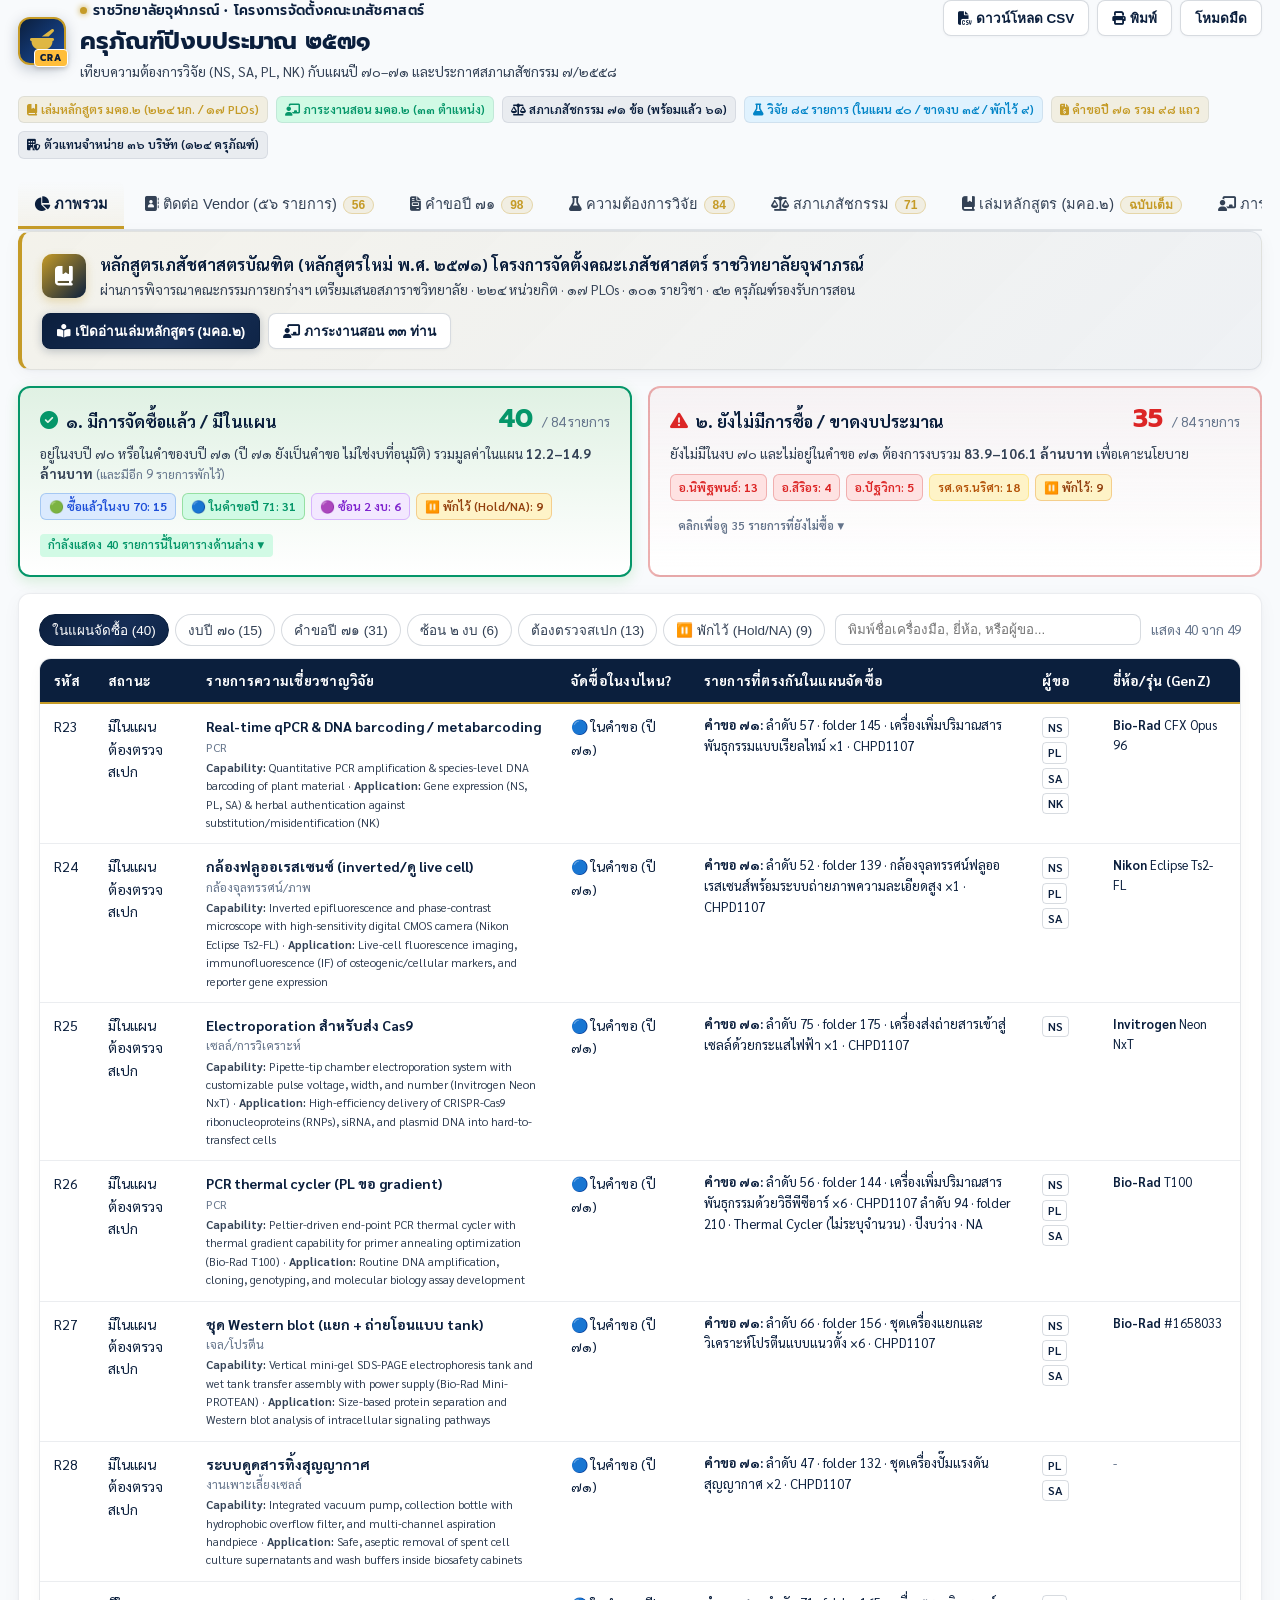
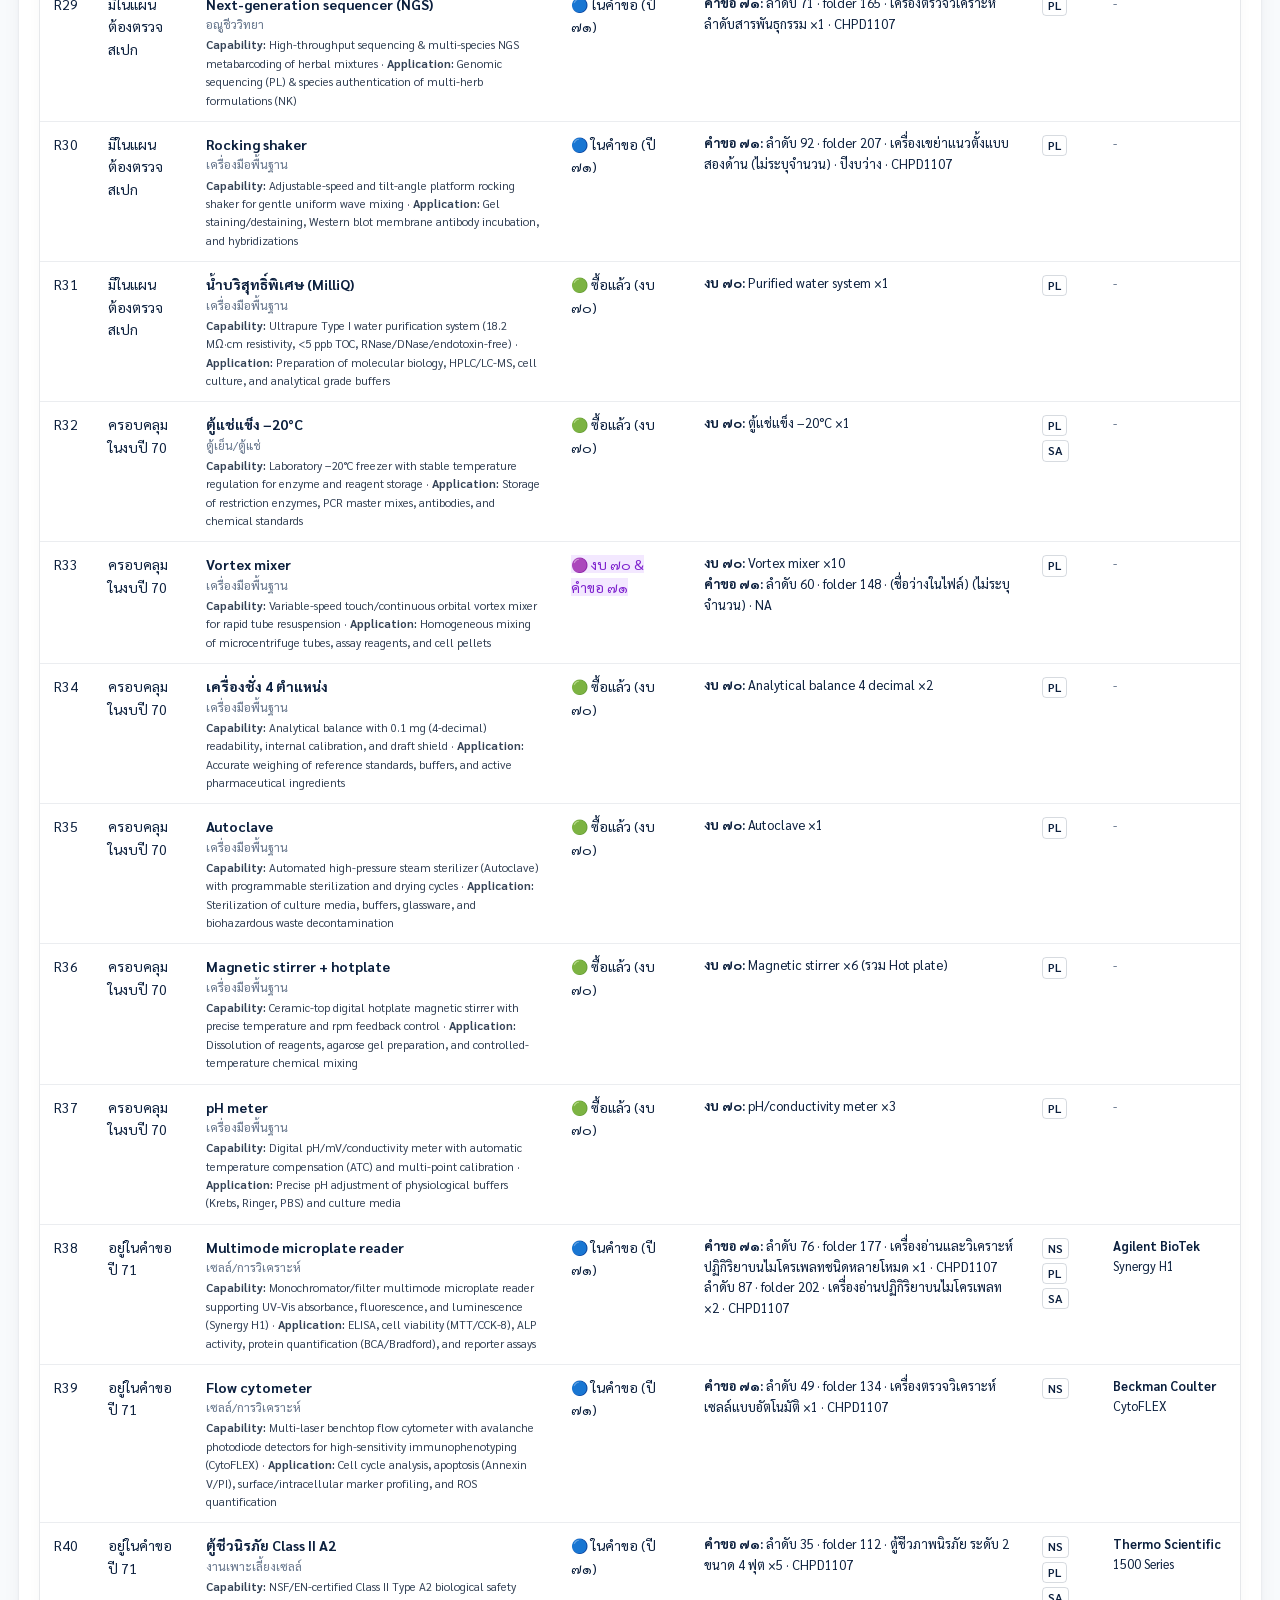
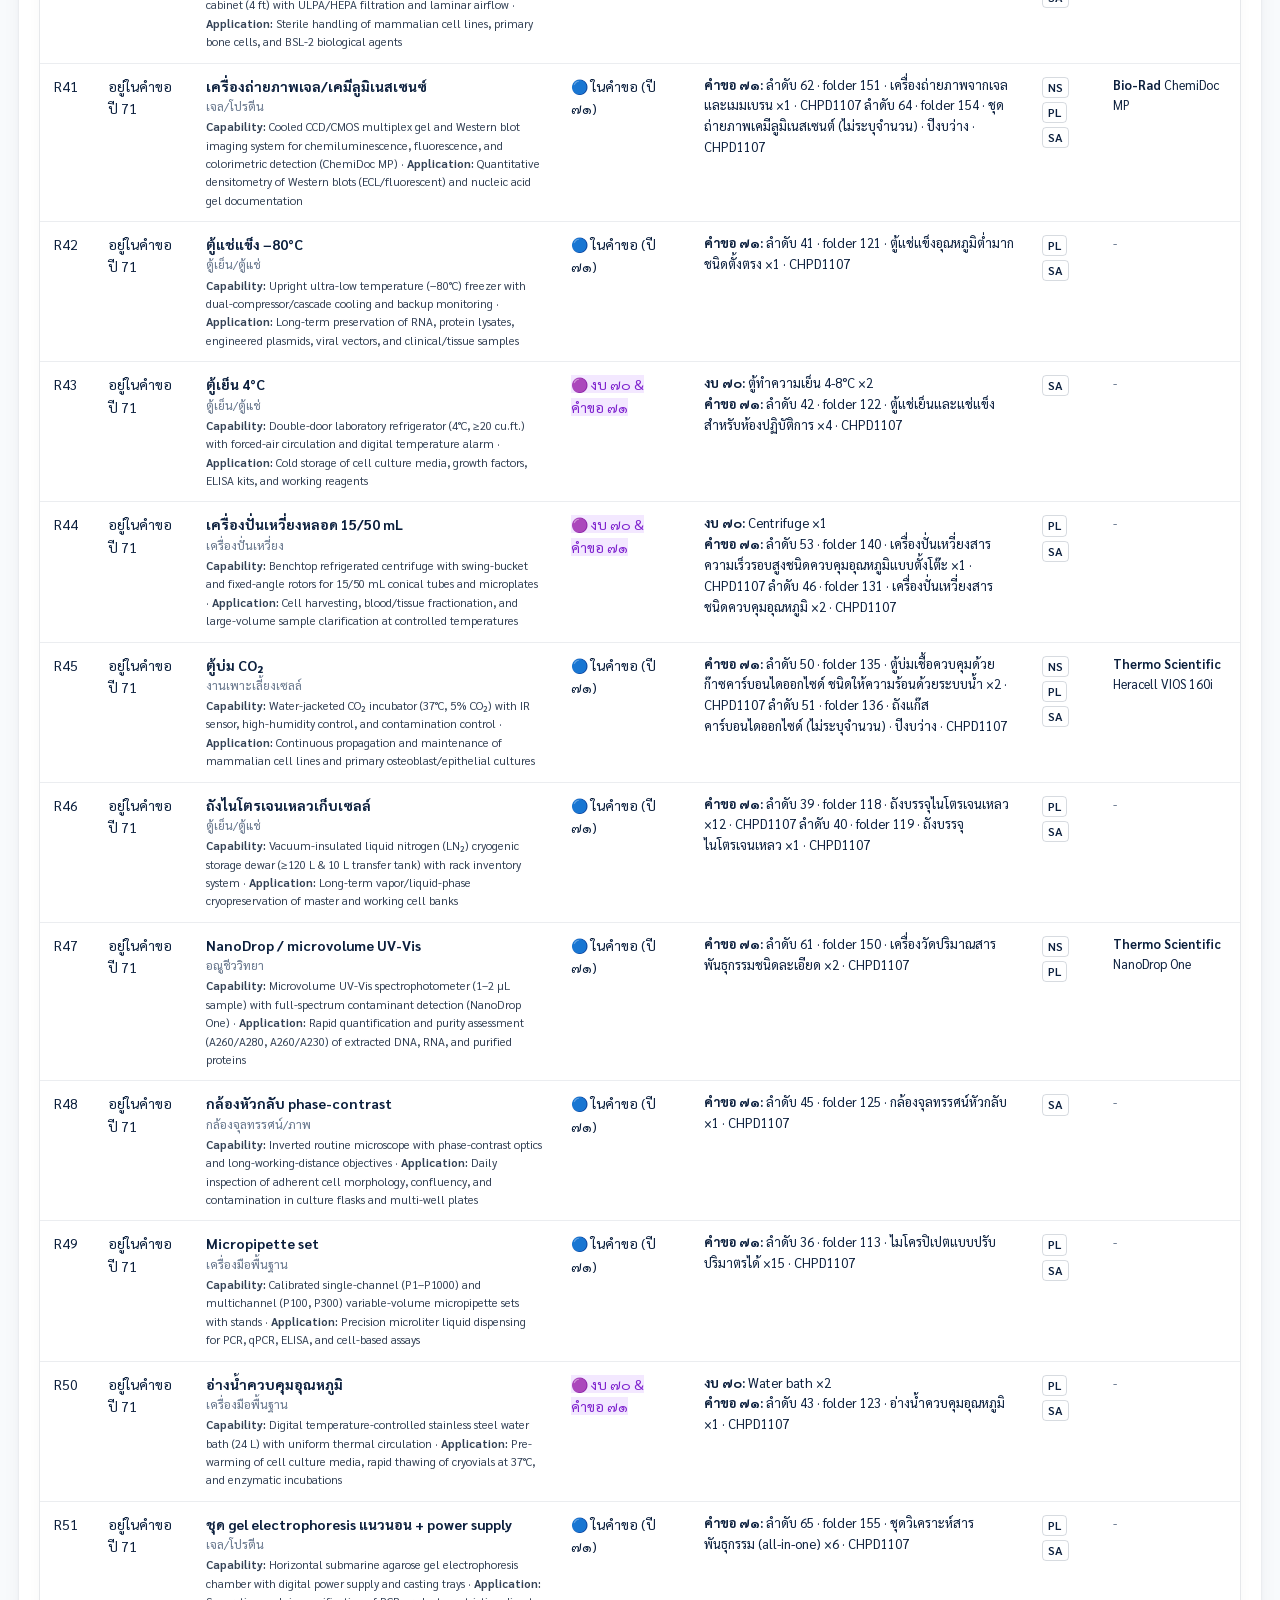
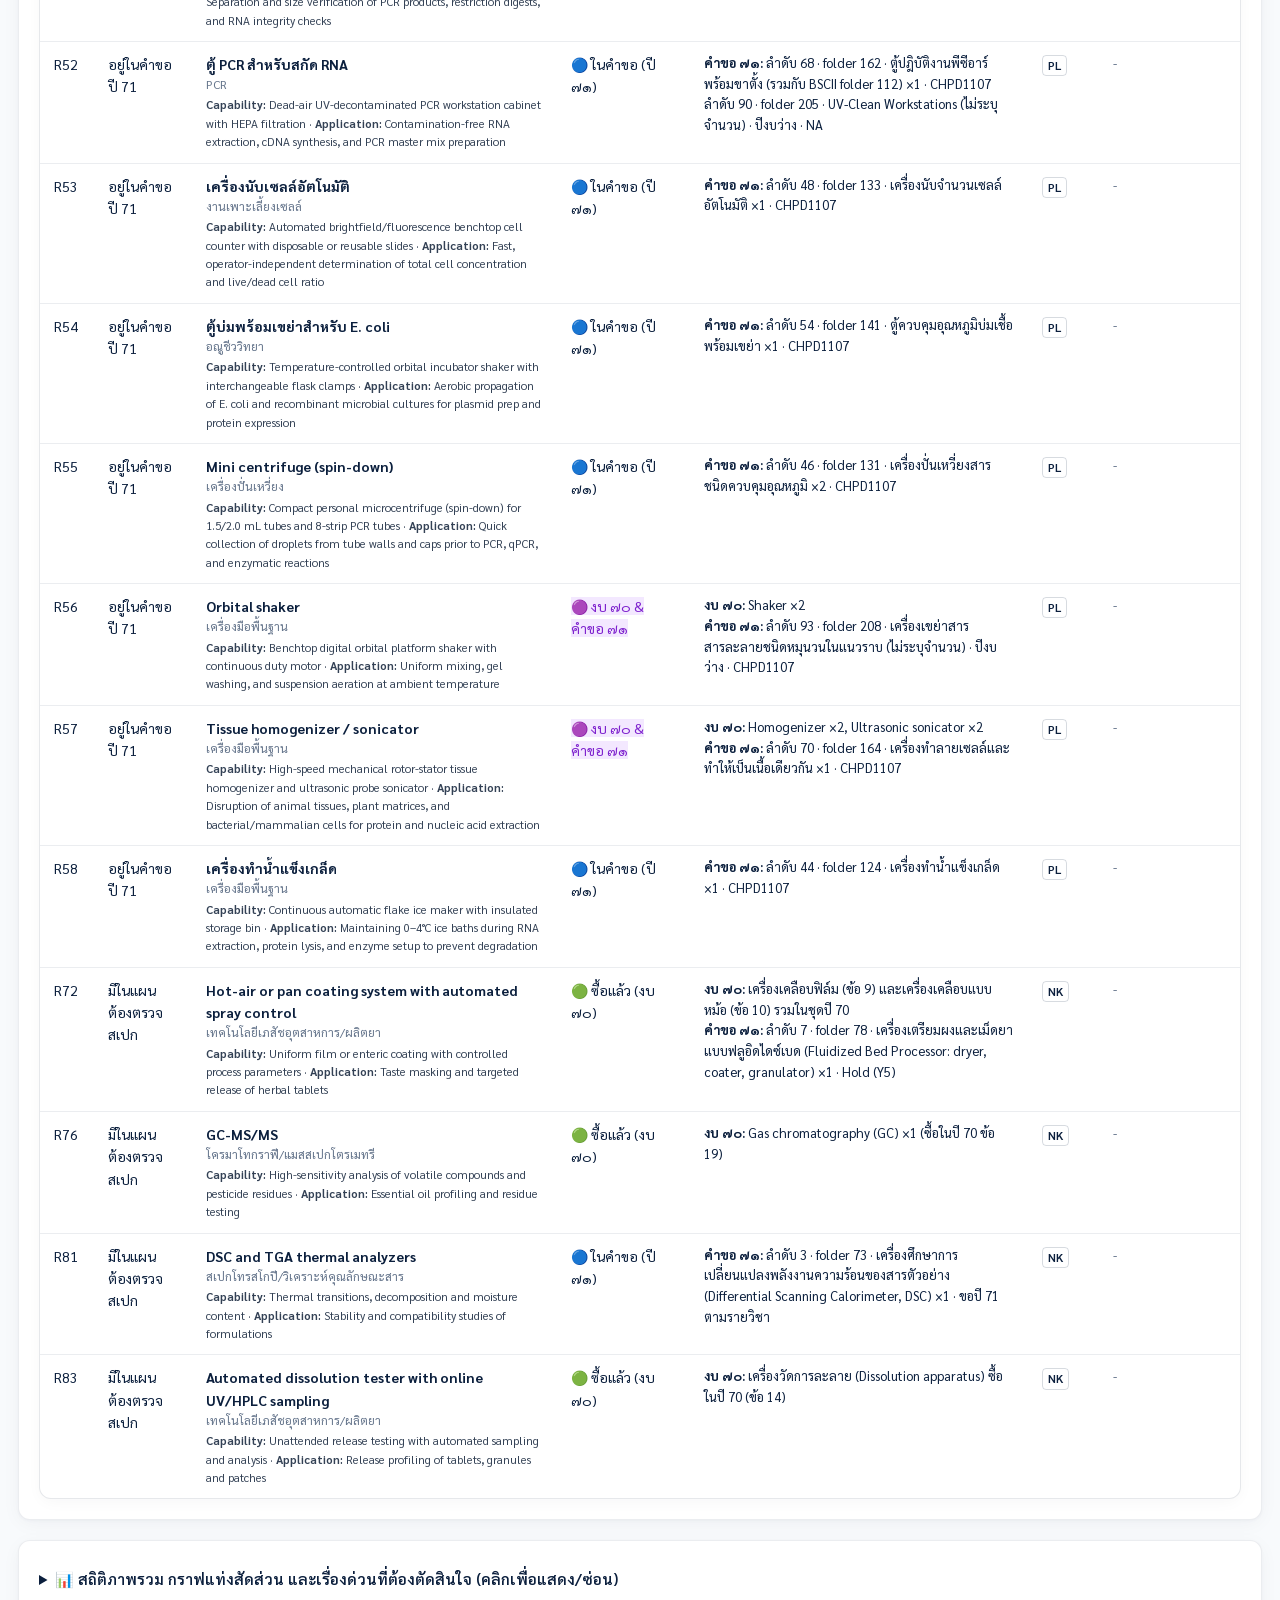
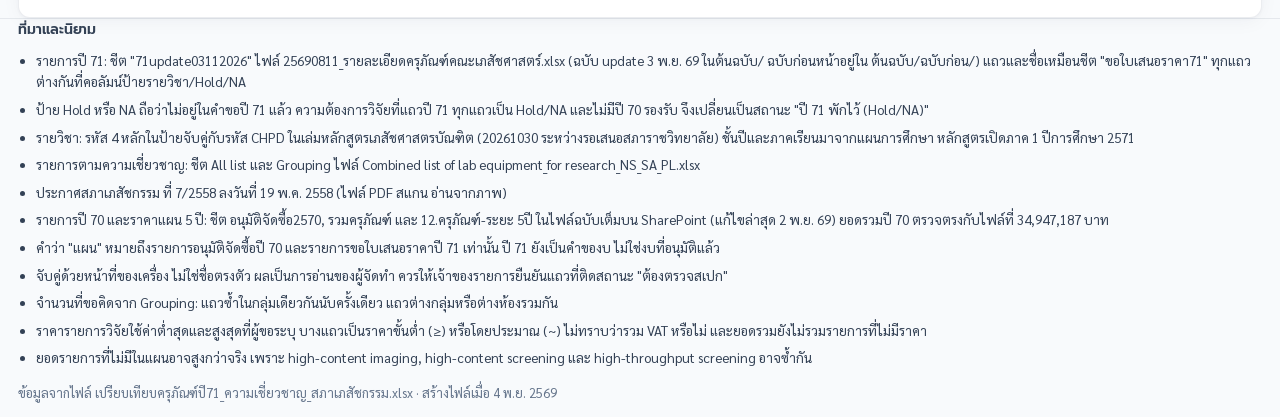
==== index.html @ f0644993 "Add NP Chem rep email (nisachol.w@npchem.co.th) Co-Authored-By: Claude Opus 5.5 <noreply@anthropic.c" ====
<!doctype html>
<html lang="th">
<head>
<meta charset="utf-8">
<meta name="viewport" content="width=device-width, initial-scale=1">
<title>ครุภัณฑ์ปี 2571 · คณะเภสัชศาสตร์ ราชวิทยาลัยจุฬาภรณ์</title>
<link rel="preconnect" href="https://fonts.googleapis.com">
<link rel="preconnect" href="https://fonts.gstatic.com" crossorigin>
<link href="https://fonts.googleapis.com/css2?family=Inter:wght@400;500;600;700&family=Prompt:wght@400;500;600;700&family=Sarabun:ital,wght@0,300;0,400;0,500;0,600;0,700;1,400&display=swap" rel="stylesheet">
<link rel="stylesheet" href="https://cdnjs.cloudflare.com/ajax/libs/font-awesome/6.5.1/css/all.min.css">
<style>
/* Generated by scripts/export_dashboard.py from scripts/dashboard_template.html. Edit the template, not dashboard/index.html. */
:root {
  color-scheme: light;
  --primary-navy: #0B1F3D;
  --secondary-navy: #162E56;
  --cra-navy: #0B1F3D;
  --cra-gold: #C59B27;
  --cra-gold-glow: rgba(197, 155, 39, 0.25);
  --cra-gold-soft: rgba(197, 155, 39, 0.12);
  --bg: #F8FAFC;
  --surface: #FFFFFF;
  --surface-2: #F1F5F9;
  --border: rgba(11, 31, 61, 0.08);
  --border-strong: rgba(11, 31, 61, 0.16);
  --text: #0B1F3D;
  --text-2: #334155;
  --muted: #64748B;
  --accent: #0B1F3D;
  --accent-soft: rgba(11, 31, 61, 0.06);
  --accent-text: #0B1F3D;
  --gold: #C59B27;
  --gold-soft: rgba(197, 155, 39, 0.12);
  --cyan: #0284C7;
  --cyan-soft: #E0F2FE;
  --s-ok: #059669;
  --ok-soft: #D1FAE5;
  --s-y70: #1D4ED8;
  --y70-soft: #DBEAFE;
  --s-spec: #D97706;
  --spec-soft: #FEF3C7;
  --s-no: #DC2626;
  --no-soft: #FEE2E2;
  --s-neutral: #64748B;
  --neutral-soft: #F1F5F9;
  --serif: "Prompt", sans-serif;
  --sans: "Sarabun", "Prompt", sans-serif;
  --mono: "Inter", monospace;
  --radius: 12px;
  --shadow: 0 4px 20px -2px rgba(11, 31, 61, 0.05), 0 1px 3px rgba(11, 31, 61, 0.03);
  --gold-gradient: linear-gradient(135deg, #DFB743 0%, #C59B27 50%, #9A7B1C 100%);
  --navy-gradient: linear-gradient(135deg, #0B1F3D 0%, #162E56 60%, #0F2547 100%);
}
@media (prefers-color-scheme: dark) {
  :root:not([data-theme="light"]) {
    color-scheme: dark;
    --primary-navy: #070d18;
    --secondary-navy: #0b1528;
    --bg: #070d18;
    --surface: #0f1a2e;
    --surface-2: #16243d;
    --border: rgba(255, 255, 255, 0.1);
    --border-strong: rgba(255, 255, 255, 0.18);
    --text: #f8fafc;
    --text-2: #cbd5e1;
    --muted: #94a3b8;
    --accent: #38bdf8;
    --accent-soft: rgba(56, 189, 248, 0.15);
    --accent-text: #7dd3fc;
    --gold: #fbbf24;
    --gold-soft: rgba(251, 191, 36, 0.15);
    --cyan: #38bdf8;
    --cyan-soft: rgba(56, 189, 248, 0.15);
    --s-ok: #10b981;
    --ok-soft: rgba(16, 185, 129, 0.18);
    --s-y70: #3b82f6;
    --y70-soft: rgba(59, 130, 246, 0.18);
    --s-spec: #f59e0b;
    --spec-soft: rgba(245, 158, 11, 0.18);
    --s-no: #f43f5e;
    --no-soft: rgba(244, 63, 94, 0.18);
    --s-neutral: #94a3b8;
    --neutral-soft: rgba(148, 163, 184, 0.15);
    --shadow: none;
  }
}
:root[data-theme="dark"] {
  color-scheme: dark;
  --primary-navy: #070d18;
  --secondary-navy: #0b1528;
  --bg: #070d18;
  --surface: #0f1a2e;
  --surface-2: #16243d;
  --border: rgba(255, 255, 255, 0.1);
  --border-strong: rgba(255, 255, 255, 0.18);
  --text: #f8fafc;
  --text-2: #cbd5e1;
  --muted: #94a3b8;
  --accent: #38bdf8;
  --accent-soft: rgba(56, 189, 248, 0.15);
  --accent-text: #7dd3fc;
  --gold: #fbbf24;
  --gold-soft: rgba(251, 191, 36, 0.15);
  --cyan: #38bdf8;
  --cyan-soft: rgba(56, 189, 248, 0.15);
  --s-ok: #10b981;
  --ok-soft: rgba(16, 185, 129, 0.18);
  --s-y70: #3b82f6;
  --y70-soft: rgba(59, 130, 246, 0.18);
  --s-spec: #f59e0b;
  --spec-soft: rgba(245, 158, 11, 0.18);
  --s-no: #f43f5e;
  --no-soft: rgba(244, 63, 94, 0.18);
  --s-neutral: #94a3b8;
  --neutral-soft: rgba(148, 163, 184, 0.15);
  --shadow: none;
}
* { box-sizing: border-box; }
html { -webkit-text-size-adjust: 100%; }
body { margin: 0; background: var(--bg); color: var(--text); font: 15px/1.6 var(--sans); }
h1, h2, h3 { font-family: var(--serif); font-weight: 600; letter-spacing: -.005em; margin: 0; }
h1 { font-size: 26px; line-height: 1.3; }
h2 { font-size: 19px; line-height: 1.35; }
h3 { font-size: 16px; }
a { color: var(--accent-text); }
.wrap { max-width: 1640px; width: 96%; margin: 0 auto; padding: 0 24px; }
@media (min-width: 1920px) { .wrap { max-width: 1800px; width: 95%; } }
@media (max-width: 1400px) { .wrap { max-width: 100%; width: 100%; padding: 0 18px; } }
.top-row { display: flex; gap: 16px; align-items: flex-start; justify-content: space-between; flex-wrap: wrap; }
.eyebrow { font-size: 13px; color: var(--accent-text); font-weight: 600; letter-spacing: .02em; margin-bottom: 6px; }
.sub { color: var(--text-2); margin-top: 6px; font-size: 14px; }
.tools { display: flex; gap: 8px; }

/* CRA COI Header Branding */
.brand-identity { display: flex; align-items: center; gap: 16px; }
.logo-box {
  width: 56px;
  height: 56px;
  border-radius: 12px;
  background: var(--navy-gradient);
  border: 2px solid var(--cra-gold);
  display: flex;
  flex-direction: column;
  align-items: center;
  justify-content: center;
  box-shadow: 0 4px 14px var(--cra-gold-glow);
  flex-shrink: 0;
}
.logo-icon { font-size: 22px; color: #DFB743; }
.logo-badge { font-family: 'Prompt', sans-serif; font-size: 10px; font-weight: 800; color: #FFFFFF; letter-spacing: 0.1em; margin-top: 1px; }
.brand-text { display: flex; flex-direction: column; gap: 2px; }
.institution-name {
  font-family: 'Prompt', sans-serif;
  font-size: 13.5px;
  font-weight: 700;
  color: var(--gold);
  letter-spacing: 0.03em;
  display: flex;
  align-items: center;
  gap: 6px;
}
.institution-name::before {
  content: "";
  display: inline-block;
  width: 7px;
  height: 7px;
  border-radius: 50%;
  background: var(--gold);
  box-shadow: 0 0 6px var(--gold);
}
.program-title { font-family: var(--serif); font-size: 26px; font-weight: 700; color: var(--primary-navy); margin: 0; }
.program-sub { font-size: 13.5px; color: var(--muted); margin-top: 2px; }

/* CRA COI Buttons */
.btn {
  border: 1px solid var(--border-strong);
  background: var(--surface);
  color: var(--primary-navy);
  border-radius: 8px;
  padding: 6px 14px;
  cursor: pointer;
  font-size: 13.5px;
  font-weight: 600;
  transition: all 0.15s ease;
  box-shadow: 0 1px 3px rgba(11, 31, 61, 0.04);
}
.btn:hover {
  background: var(--surface-2);
  border-color: var(--primary-navy);
}
.btn:focus-visible, .tab:focus-visible, .chip:focus-visible, tr:focus-visible { outline: 2px solid var(--gold); outline-offset: 2px; }
.btn-primary {
  background: var(--navy-gradient) !important;
  border-color: var(--primary-navy) !important;
  color: #FFFFFF !important;
  box-shadow: 0 2px 10px rgba(11, 31, 61, 0.25) !important;
}
.btn-primary:hover {
  background: linear-gradient(135deg, #162E56 0%, #0B1F3D 100%) !important;
  border-color: var(--gold) !important;
  color: #DFB743 !important;
}

/* CRA COI Navigation Tabs */
nav.tabs {
  display: flex;
  gap: 4px;
  border-bottom: 2px solid rgba(11, 31, 61, 0.1);
  margin-top: 22px;
  overflow-x: auto;
  scrollbar-width: none;
}
.tab {
  border: 0;
  background: none;
  padding: 11px 16px;
  cursor: pointer;
  color: var(--text-2);
  border-bottom: 3px solid transparent;
  white-space: nowrap;
  font-size: 14.5px;
  font-weight: 500;
  transition: all 0.15s ease;
  border-radius: 8px 8px 0 0;
}
.tab:hover {
  color: var(--primary-navy);
  background: rgba(11, 31, 61, 0.03);
}
.tab[aria-selected="true"] {
  color: var(--primary-navy);
  border-bottom-color: var(--gold);
  font-weight: 700;
  background: linear-gradient(to top, rgba(197, 155, 39, 0.08) 0%, transparent 100%);
}
.tab .n {
  background: var(--gold-soft);
  color: var(--gold);
  border: 1px solid rgba(197, 155, 39, 0.3);
  border-radius: 999px;
  padding: 1px 8px;
  font-weight: 700;
  margin-left: 6px;
  font-size: 12px;
}
.tab[aria-selected="true"] .n {
  background: var(--gold);
  color: #FFFFFF;
  border-color: var(--gold);
}

main { padding: 24px 0 48px; }
section.panel[hidden] { display: none; }
.grid { display: grid; gap: 16px; }
.g4 { grid-template-columns: repeat(4, minmax(0, 1fr)); }
.g2 { grid-template-columns: repeat(2, minmax(0, 1fr)); }
.card {
  background: var(--surface);
  border: 1px solid var(--border);
  border-radius: var(--radius);
  padding: 20px;
  box-shadow: var(--shadow);
  min-width: 0;
}
.card + .card, .grid + .card, .card + .grid, .grid + .grid { margin-top: 16px; }
.grid > .card { margin-top: 0; }
.card-head { display: flex; justify-content: space-between; align-items: baseline; gap: 12px; margin-bottom: 14px; flex-wrap: wrap; }
.card-head p { margin: 4px 0 0; color: var(--text-2); font-size: 13.5px; }
.kpi .label { font-size: 13.5px; color: var(--text-2); font-weight: 500; }
.kpi .value { font-family: var(--serif); font-size: 34px; line-height: 1.15; margin: 6px 0 2px; font-weight: 700; color: var(--primary-navy); }
.kpi .value small { font-family: var(--sans); font-size: 15px; color: var(--muted); font-weight: 400; }
.kpi .detail { font-size: 13.5px; color: var(--text-2); }
.kpi .detail b { color: var(--primary-navy); font-weight: 700; }
.kpi { border-top: 3px solid var(--kc, var(--border-strong)); }

/* tables */
.toolbar { display: flex; gap: 10px; flex-wrap: wrap; align-items: center; margin-bottom: 14px; }
.chips { display: flex; gap: 6px; flex-wrap: wrap; }
.chip { border: 1px solid var(--border-strong); background: var(--surface); border-radius: 999px; padding: 4px 12px; font-size: 13.5px; cursor: pointer; color: var(--text-2); transition: all 0.15s ease; }
.chip:hover { border-color: var(--gold); }
.chip[aria-pressed="true"] { background: var(--navy-gradient); color: #FFFFFF; border-color: var(--primary-navy); }
.search { flex: 1 1 220px; min-width: 0; border: 1px solid var(--border-strong); background: var(--surface); border-radius: 8px; padding: 7px 12px; color: var(--text); }
select.sel { border: 1px solid var(--border-strong); background: var(--surface); border-radius: 8px; padding: 6px 10px; color: var(--text); }
.count { color: var(--muted); font-size: 13.5px; margin-left: auto; }
.tbl-wrap {
  overflow-x: auto;
  border: 1px solid rgba(11, 31, 61, 0.1);
  border-radius: 12px;
  background: var(--surface);
  box-shadow: 0 4px 16px -2px rgba(11, 31, 61, 0.04);
}
table { width: 100%; border-collapse: separate; border-spacing: 0; font-size: 14px; }
th, td { text-align: left; padding: 11px 14px; border-bottom: 1px solid var(--border); vertical-align: top; }
th {
  position: sticky;
  top: 0;
  background: #0B1F3D !important;
  color: #FFFFFF !important;
  font-weight: 700;
  font-size: 13.5px;
  white-space: nowrap;
  cursor: pointer;
  user-select: none;
  border-bottom: 2px solid #C59B27 !important;
  z-index: 5;
  letter-spacing: 0.02em;
}
th[aria-sort="ascending"]::after { content: " ↑"; color: #DFB743; }
th[aria-sort="descending"]::after { content: " ↓"; color: #DFB743; }
th.nosort { cursor: default; }
tbody tr:last-child td { border-bottom: 0; }
tbody tr.clickable { cursor: pointer; }
tbody tr.clickable:hover { background: var(--surface-2); }
td.num, th.num { text-align: right; font-variant-numeric: tabular-nums; white-space: nowrap; }
td .muted, .muted { color: var(--muted); }
td.pre { white-space: pre-line; font-size: 13px; color: var(--text-2); }
.users span { display: inline-block; font-size: 12px; font-weight: 600; border: 1px solid var(--border-strong); border-radius: 4px; padding: 0 5px; margin: 0 3px 2px 0; }
.empty { padding: 28px; text-align: center; color: var(--muted); }
/* lists */
.issue { display: grid; grid-template-columns: auto 1fr; gap: 4px 14px; padding: 14px 0; border-bottom: 1px solid var(--border); }
.issue:last-child { border-bottom: 0; }
.issue .t { font-weight: 600; }
.issue .f { color: var(--text-2); font-size: 14px; grid-column: 2; }
.issue .a { font-size: 14px; grid-column: 2; }
.issue .a::before { content: "ข้อเสนอ · "; color: var(--accent-text); font-weight: 600; }
.mini { width: 100%; border-collapse: collapse; font-size: 14px; }
.mini td, .mini th { padding: 7px 8px; border-bottom: 1px solid var(--border); position: static; background: none; cursor: default; }
.mini th { font-weight: 600; }
.notes { margin: 0; padding-left: 18px; color: var(--text-2); font-size: 13.5px; }
.notes li + li { margin-top: 6px; }
/* dialog */
dialog { border: 1px solid var(--border); border-radius: 14px; padding: 0; width: min(760px, calc(100vw - 32px)); background: var(--surface); color: var(--text); box-shadow: 0 20px 60px rgba(0,0,0,.25); }
dialog::backdrop { background: rgba(20,20,19,.45); }
.dlg-head { display: flex; justify-content: space-between; gap: 12px; padding: 20px 22px 12px; border-bottom: 1px solid var(--border); }
.dlg-body { padding: 16px 22px 22px; max-height: 70vh; overflow-y: auto; }
dl.kv { display: grid; grid-template-columns: 170px 1fr; gap: 8px 16px; margin: 0; font-size: 14px; }
dl.kv dt { color: var(--text-2); } dl.kv dd { margin: 0; white-space: pre-line; }
.sub-h { font-family: var(--serif); font-size: 15px; margin: 18px 0 8px; }
/* courses */
.course-grid { display: grid; grid-template-columns: repeat(auto-fill, minmax(360px, 1fr)); gap: 16px; margin-top: 16px; }
.course-grid .card { margin-top: 0; }
.course-grid ol { margin: 6px 0 0; padding-left: 20px; font-size: 13.5px; }
.course-grid ol li + li { margin-top: 3px; }
.course-gap { border-color: var(--s-no); }
@media (max-width: 560px) { .course-grid { grid-template-columns: 1fr; } }
/* infographic */
.info-grid { display: grid; grid-template-columns: repeat(auto-fill, minmax(340px, 1fr)); gap: 16px; }
.info-item { border: 1px solid var(--border); border-radius: 10px; overflow: hidden; background: var(--surface-2); }
.info-item img { display: block; width: 100%; aspect-ratio: 16 / 9; object-fit: cover; cursor: zoom-in; }
.info-item .bar { display: flex; justify-content: space-between; align-items: center; gap: 8px; padding: 8px 12px; font-size: 13.5px; }
.info-item .bar a { text-decoration: none; font-weight: 600; white-space: nowrap; }
dialog.zoom { width: min(1400px, calc(100vw - 32px)); }
dialog.zoom img { display: block; width: 100%; }
@media (max-width: 560px) { .info-grid { grid-template-columns: 1fr; } }
/* canva */
.canva-frame { position: relative; width: 100%; padding-top: 56.25%; border-radius: 10px; overflow: hidden; border: 1px solid var(--border); background: var(--surface-2); }
.canva-frame iframe { position: absolute; inset: 0; width: 100%; height: 100%; border: 0; }
.canva-empty { position: absolute; inset: 0; display: grid; place-items: center; text-align: center; color: var(--muted); padding: 24px; }
footer { border-top: 1px solid var(--border); padding: 20px 0 40px; color: var(--muted); font-size: 13px; }
@media (max-width: 960px) { .g4 { grid-template-columns: repeat(2, minmax(0, 1fr)); } .g2 { grid-template-columns: 1fr; } }
@media (max-width: 560px) {
  .wrap { padding: 0 16px; } .g4 { grid-template-columns: 1fr; } h1 { font-size: 22px; }
  dl.kv { grid-template-columns: 1fr; } dl.kv dt { margin-top: 6px; }
  .mini td.num { white-space: normal; }
  .seg span { display: none; }
}
/* Simple Concept Hub */
.simple-concept-hub { margin-bottom: 20px; }
.simple-switch-grid { display: grid; grid-template-columns: 1fr 1fr; gap: 16px; margin-bottom: 16px; }
@media (max-width: 800px) { .simple-switch-grid { grid-template-columns: 1fr; } }
.simple-card {
  background: var(--surface);
  border: 2px solid var(--border-strong);
  border-radius: var(--radius);
  padding: 18px 20px;
  cursor: pointer;
  transition: all 0.2s ease;
  display: flex;
  flex-direction: column;
  gap: 10px;
}
.simple-card:hover { transform: translateY(-2px); box-shadow: 0 4px 12px rgba(0,0,0,0.06); }
.simple-card.card-bought { border-color: rgba(12, 163, 12, 0.4); background: linear-gradient(180deg, rgba(12, 163, 12, 0.04) 0%, var(--surface) 100%); }
.simple-card.card-bought.active { border-color: var(--s-ok); background: linear-gradient(180deg, rgba(12, 163, 12, 0.1) 0%, var(--surface) 100%); box-shadow: 0 4px 14px rgba(12, 163, 12, 0.15); }
.simple-card.card-notbought { border-color: rgba(208, 59, 59, 0.4); background: linear-gradient(180deg, rgba(208, 59, 59, 0.04) 0%, var(--surface) 100%); }
.simple-card.card-notbought.active { border-color: var(--s-no); background: linear-gradient(180deg, rgba(208, 59, 59, 0.1) 0%, var(--surface) 100%); box-shadow: 0 4px 14px rgba(208, 59, 59, 0.15); }
.sc-head { display: flex; justify-content: space-between; align-items: baseline; gap: 10px; }
.sc-title { font-size: 16.5px; font-weight: 700; display: flex; align-items: center; gap: 8px; color: var(--text); }
.sc-dot { width: 10px; height: 10px; border-radius: 50%; }
.dot-bought { background: var(--s-ok); }
.dot-notbought { background: var(--s-no); }
.sc-count { font-size: 26px; font-weight: 700; font-family: var(--serif); line-height: 1; }
.card-bought .sc-count { color: var(--s-ok); }
.card-notbought .sc-count { color: var(--s-no); }
.sc-count small { font-size: 13.5px; font-weight: 400; color: var(--muted); font-family: var(--sans); }
.sc-sub { font-size: 13.5px; color: var(--text-2); line-height: 1.45; }
.sc-chips { display: flex; flex-wrap: wrap; gap: 6px; }
.sc-chip { font-size: 12px; font-weight: 600; padding: 3px 8px; border-radius: 6px; border: 1px solid var(--border); background: var(--surface-2); }
.chip-y70 { background: var(--y70-soft); color: var(--s-y70); border-color: rgba(42, 120, 214, 0.3); }
.chip-y71 { background: var(--ok-soft); color: var(--s-ok); border-color: rgba(12, 163, 12, 0.3); }
.chip-both { background: #f3e8ff; color: #7e22ce; border-color: #d8b4fe; }
.chip-held { background: #fef3c7; color: #92400e; border-color: rgba(217, 119, 6, 0.3); }
.chip-ns, .chip-sa, .chip-pl { background: var(--no-soft); color: var(--s-no); border-color: rgba(208, 59, 59, 0.3); }
.sc-indicator { font-size: 12.5px; font-weight: 600; margin-top: 4px; }
.card-bought.active .sc-indicator { color: var(--s-ok); }
.card-notbought.active .sc-indicator { color: var(--s-no); }
.simple-card:not(.active) .sc-indicator { color: var(--muted); }
.sc-active-badge { display: inline-flex; align-items: center; gap: 4px; padding: 2px 8px; border-radius: 4px; font-size: 11.5px; }
.card-bought.active .sc-active-badge { background: var(--ok-soft); color: var(--s-ok); }
.card-notbought.active .sc-active-badge { background: var(--no-soft); color: var(--s-no); }

/* CRA Brand Identity Header */
.brand-identity { display: flex; align-items: center; gap: 14px; }
.logo-box {
  position: relative;
  width: 48px; height: 48px;
  background: linear-gradient(135deg, #0b1f3d 0%, #1a4da1 100%);
  border-radius: 12px;
  display: flex; align-items: center; justify-content: center;
  color: #ffbe3b;
  box-shadow: 0 4px 14px rgba(11, 31, 61, 0.25);
  flex-shrink: 0;
}
.logo-icon { font-size: 24px; }
.logo-badge {
  position: absolute;
  bottom: -4px; right: -4px;
  background: #ffbe3b; color: #0b1f3d;
  font-size: 9px; font-weight: 800; font-family: var(--serif);
  padding: 1px 5px; border-radius: 4px;
  border: 1.5px solid var(--surface);
  box-shadow: 0 2px 4px rgba(0,0,0,0.15);
}
.institution-name {
  font-size: 13.5px; font-weight: 600;
  color: var(--accent-text);
  letter-spacing: 0.02em;
  margin-bottom: 2px;
}
.program-title {
  font-family: var(--serif);
  font-size: 24px; font-weight: 700;
  color: var(--text);
  line-height: 1.25;
  margin: 0;
}
.program-sub {
  font-size: 13.5px;
  color: var(--text-2);
  margin-top: 3px;
}

/* Workload (มคอ.๒) Styles */
.cat-badge {
  font-size: 11px;
  font-weight: 700;
  padding: 2px 9px;
  border-radius: 14px;
  font-family: var(--serif);
  display: inline-flex;
  align-items: center;
  gap: 4px;
  letter-spacing: 0.01em;
}
.cat-responsible { background: var(--gold-soft); color: var(--gold); border: 1px solid rgba(180, 83, 9, 0.3); }
.cat-regular { background: var(--accent-soft); color: var(--accent-text); border: 1px solid rgba(29, 78, 216, 0.25); }
.cat-instructor { background: #f3e8ff; color: #7e22ce; border: 1px solid rgba(126, 34, 206, 0.25); }
.cat-special { background: var(--ok-soft); color: var(--s-ok); border: 1px solid rgba(5, 150, 105, 0.25); }

.wl-cards-container { display: flex; flex-direction: column; gap: 16px; margin-top: 10px; }
.wl-card {
  background: var(--surface);
  border: 1px solid var(--border);
  border-radius: var(--radius);
  padding: 20px 22px;
  box-shadow: var(--shadow);
  transition: all 0.2s ease;
}
.wl-card:hover { border-color: var(--border-strong); box-shadow: 0 4px 16px rgba(0,0,0,0.06); }
.wl-card-head {
  display: flex;
  justify-content: space-between;
  align-items: flex-start;
  gap: 14px;
  border-bottom: 1px solid var(--border);
  padding-bottom: 14px;
  margin-bottom: 16px;
  flex-wrap: wrap;
}
.wl-user-info { display: flex; gap: 14px; align-items: center; }
.wl-avatar {
  width: 44px; height: 44px;
  border-radius: 12px;
  background: linear-gradient(135deg, var(--secondary-navy) 0%, var(--accent) 100%);
  color: #ffbe3b;
  display: flex; align-items: center; justify-content: center;
  font-size: 19px; flex-shrink: 0;
  box-shadow: 0 3px 8px rgba(11, 31, 61, 0.2);
}
.wl-name-box h3 {
  font-size: 17px;
  font-weight: 700;
  color: var(--text);
  display: flex;
  align-items: center;
  gap: 8px;
  flex-wrap: wrap;
}
.wl-badges-bar { display: flex; flex-wrap: wrap; gap: 6px; align-items: center; }
.wl-stat-pill {
  font-size: 12px;
  font-weight: 600;
  padding: 3px 9px;
  border-radius: 6px;
  background: var(--surface-2);
  border: 1px solid var(--border);
  color: var(--text-2);
  display: inline-flex;
  align-items: center;
  gap: 5px;
}
.wl-stat-pill.strong { background: var(--accent-soft); color: var(--accent-text); border-color: rgba(29, 78, 216, 0.25); font-weight: 700; }
.wl-stat-pill.gold { background: var(--gold-soft); color: var(--gold); border-color: rgba(180, 83, 9, 0.25); font-weight: 700; }
.wl-stat-pill.ok { background: var(--ok-soft); color: var(--s-ok); border-color: rgba(5, 150, 105, 0.25); }

.wl-card-body {
  display: grid;
  grid-template-columns: 320px 1fr;
  gap: 22px;
}
@media (max-width: 900px) {
  .wl-card-body { grid-template-columns: 1fr; gap: 16px; }
}

.wl-bio-col {
  display: flex;
  flex-direction: column;
  gap: 14px;
  border-right: 1px solid var(--border);
  padding-right: 20px;
}
@media (max-width: 900px) {
  .wl-bio-col { border-right: none; padding-right: 0; border-bottom: 1px solid var(--border); padding-bottom: 14px; }
}
.wl-block-title {
  font-family: var(--serif);
  font-size: 12.5px;
  font-weight: 700;
  text-transform: uppercase;
  color: var(--muted);
  letter-spacing: 0.03em;
  margin-bottom: 6px;
  display: flex;
  align-items: center;
  gap: 6px;
}
.wl-deg-list { list-style: none; margin: 0; padding: 0; display: flex; flex-direction: column; gap: 7px; font-size: 13px; }
.wl-deg-item strong { color: var(--text); font-weight: 600; }
.wl-deg-item span { color: var(--text-2); display: block; font-size: 12px; }
.wl-pub-box {
  background: var(--surface-2);
  border: 1px solid var(--border);
  border-left: 3px solid var(--accent);
  border-radius: 6px;
  padding: 10px 12px;
  font-size: 12px;
  color: var(--text-2);
  line-height: 1.5;
  max-height: 120px;
  overflow-y: auto;
}

.wl-courses-col { display: flex; flex-direction: column; gap: 10px; }
.wl-course-subgrid {
  display: grid;
  grid-template-columns: repeat(auto-fill, minmax(260px, 1fr));
  gap: 10px;
}
.wl-cmini {
  background: var(--surface-2);
  border: 1px solid var(--border);
  border-radius: 8px;
  padding: 10px 12px;
  display: flex;
  flex-direction: column;
  justify-content: space-between;
  gap: 4px;
  transition: all 0.15s ease;
  cursor: pointer;
}
.wl-cmini:hover {
  background: var(--surface);
  border-color: var(--accent);
  transform: translateY(-1px);
  box-shadow: 0 2px 8px rgba(0,0,0,0.05);
}
.wl-cmini-head { display: flex; justify-content: space-between; align-items: baseline; }
.wl-cmini-code { font-family: var(--mono); font-size: 12px; font-weight: 700; color: var(--accent-text); }
.wl-cmini-credit { font-size: 11.5px; font-weight: 700; color: var(--gold); }
.wl-cmini-title { font-size: 13px; font-weight: 600; color: var(--text); line-height: 1.35; }
.wl-cmini-en { font-size: 11px; color: var(--muted); font-style: italic; line-height: 1.25; }
.wl-cmini-hours { font-size: 11.5px; color: var(--text-2); margin-top: 4px; border-top: 1px dashed var(--border); padding-top: 4px; display: flex; gap: 8px; }

/* Course Reverse View */
.wl-course-grid {
  display: grid;
  grid-template-columns: repeat(auto-fill, minmax(340px, 1fr));
  gap: 14px;
  margin-top: 10px;
}
.wl-crc-card {
  background: var(--surface);
  border: 1px solid var(--border);
  border-radius: var(--radius);
  padding: 16px 18px;
  box-shadow: var(--shadow);
  display: flex;
  flex-direction: column;
  gap: 8px;
}
.wl-crc-code { font-family: var(--mono); font-size: 13px; font-weight: 700; color: var(--accent-text); display: flex; justify-content: space-between; }
.wl-crc-title { font-size: 14.5px; font-weight: 700; color: var(--text); line-height: 1.35; }
.wl-crc-en { font-size: 11.5px; color: var(--muted); font-style: italic; }
.wl-crc-hours { font-size: 12px; color: var(--text-2); background: var(--surface-2); padding: 4px 8px; border-radius: 4px; display: flex; gap: 10px; }
.wl-crc-instructors { display: flex; flex-wrap: wrap; gap: 5px; margin-top: 4px; }
.wl-crc-tag {
  display: inline-flex; align-items: center; gap: 4px;
  background: var(--surface-2); border: 1px solid var(--border);
  border-radius: 6px; padding: 3px 8px; font-size: 11.5px;
  color: var(--text); cursor: pointer;
}
.wl-crc-tag:hover { border-color: var(--accent); background: var(--accent-soft); }

/* Distributor Directory Styles */
.dist-card {
  background: var(--surface);
  border: 1px solid var(--border);
  border-radius: var(--radius);
  padding: 20px 24px;
  box-shadow: var(--shadow);
  display: flex;
  flex-direction: column;
  gap: 14px;
  transition: transform 0.2s ease, box-shadow 0.2s ease, border-color 0.2s ease;
  margin-bottom: 18px;
}
.dist-card:hover {
  border-color: var(--accent);
  box-shadow: 0 4px 20px rgba(0, 0, 0, 0.06);
}
.dist-card-header {
  display: flex;
  justify-content: space-between;
  align-items: flex-start;
  flex-wrap: wrap;
  gap: 12px;
  border-bottom: 1px solid var(--border);
  padding-bottom: 14px;
}
.dist-title-box { display: flex; flex-direction: column; gap: 4px; }
.dist-company-name { font-size: 18px; font-weight: 700; color: var(--text); font-family: var(--serif); }
.dist-company-sub { font-size: 13.5px; color: var(--text-2); font-weight: 500; }
.dist-meta-badges { display: flex; flex-wrap: wrap; gap: 6px; align-items: center; }
.dist-badge {
  display: inline-flex; align-items: center; gap: 5px;
  font-size: 12px; font-weight: 600; padding: 4px 10px; border-radius: 6px;
}
.dist-badge-auth { background: var(--gold-soft); color: var(--gold); border: 1px solid rgba(180, 83, 9, 0.25); }
.dist-badge-quote { background: var(--ok-soft); color: var(--s-ok); border: 1px solid rgba(5, 150, 105, 0.25); }
.dist-badge-cat { background: var(--accent-soft); color: var(--accent-text); border: 1px solid rgba(26, 77, 161, 0.2); }
.dist-badge-count { background: var(--surface-2); color: var(--text-2); font-weight: 700; border: 1px solid var(--border-strong); }

.dist-contact-grid {
  display: grid;
  grid-template-columns: repeat(auto-fit, minmax(240px, 1fr));
  gap: 10px;
  background: var(--surface-2);
  padding: 12px 16px;
  border-radius: 8px;
  border: 1px solid var(--border);
}
.dist-contact-item {
  display: flex;
  align-items: center;
  gap: 8px;
  font-size: 13px;
  color: var(--text-2);
  word-break: break-word;
}
.dist-contact-item i { width: 16px; color: var(--accent); flex-shrink: 0; text-align: center; }
.dist-contact-item a { color: var(--accent-text); text-decoration: none; font-weight: 500; }
.dist-contact-item a:hover { text-decoration: underline; }
.dist-brands-row { display: flex; flex-wrap: wrap; gap: 6px; align-items: center; margin-top: 4px; }
.dist-brand-tag {
  background: var(--surface); border: 1px solid var(--border-strong);
  border-radius: 5px; padding: 2px 8px; font-size: 11.5px; font-weight: 600; color: var(--text);
}
.dist-specialties-box { font-size: 13.5px; color: var(--text-2); line-height: 1.5; }
.dist-specialties-box b { color: var(--text); }
.dist-eq-wrap { margin-top: 6px; }
.dist-eq-head {
  display: flex; justify-content: space-between; align-items: center;
  margin-bottom: 8px; font-size: 14px; font-weight: 700; color: var(--text);
}
.dist-match-badge {
  display: inline-block; padding: 2px 7px; border-radius: 4px; font-size: 11px; font-weight: 600;
}
.dist-match-auth { background: #dcfce7; color: #15803d; }
.dist-match-quote { background: #e0f2fe; color: #0369a1; }
.dist-match-alt { background: #fef3c7; color: #92400e; }

/* Optimized Desktop Front Viewing for Equipment & Vendor Matrix */
#distMatrixWrap {
  border: 1px solid var(--border);
  border-radius: 12px;
  background: var(--surface);
  box-shadow: 0 4px 16px rgba(0, 0, 0, 0.04);
  overflow-x: auto;
}

#distMatrixTable {
  width: 100%;
  border-collapse: separate;
  border-spacing: 0;
  table-layout: auto;
}

#distMatrixTable th {
  background: var(--surface-2);
  color: var(--text);
  font-weight: 700;
  font-size: 13.5px;
  padding: 12px 14px;
  border-bottom: 2px solid var(--border-strong);
  letter-spacing: 0.01em;
  white-space: nowrap;
}

#distMatrixTable td {
  padding: 12px 14px;
  font-size: 13.5px;
  line-height: 1.5;
  border-bottom: 1px solid var(--border);
  vertical-align: top;
}

#distMatrixTable tbody tr:nth-child(even) td {
  background: rgba(15, 26, 46, 0.02);
}

#distMatrixTable tbody tr:hover td {
  background: rgba(56, 189, 248, 0.06);
}

/* Desktop Front-viewing Column Proportions */
#distMatrixTable th:nth-child(1), #distMatrixTable td:nth-child(1) { width: 44px; text-align: center; }
#distMatrixTable th:nth-child(2), #distMatrixTable td:nth-child(2) { min-width: 210px; }
#distMatrixTable th:nth-child(3), #distMatrixTable td:nth-child(3) { min-width: 145px; }
#distMatrixTable th:nth-child(4), #distMatrixTable td:nth-child(4) { min-width: 230px; }
#distMatrixTable th:nth-child(5), #distMatrixTable td:nth-child(5) { width: 135px; white-space: nowrap; text-align: center; }
#distMatrixTable th:nth-child(6), #distMatrixTable td:nth-child(6) { min-width: 175px; }
#distMatrixTable th:nth-child(7), #distMatrixTable td:nth-child(7) { min-width: 180px; }
#distMatrixTable th:nth-child(8), #distMatrixTable td:nth-child(8) { min-width: 140px; }

/* -------------------------------------------------------------
   1920 X 1080 FULL HD DISPLAY OPTIMIZATION (PANEL SIZING)
------------------------------------------------------------- */
@media screen and (min-width: 1720px) {
  .wrap {
    max-width: 1880px;
    width: calc(100% - 40px);
    margin: 0 auto;
    padding: 0 20px;
  }

  /* 4 KPI Cards across top on 1920x1080 */
  .grid.g4 {
    grid-template-columns: repeat(4, 1fr);
    gap: 16px;
  }
  .kpi .value {
    font-size: 36px;
  }
  .kpi .detail {
    font-size: 13.5px;
  }

  /* Panel and Table container on 1920x1080 */
  #distMatrixWrap {
    max-height: calc(100vh - 290px);
    overflow-y: auto;
    overflow-x: hidden; /* No horizontal scrollbar needed at 1920px */
    border: 1px solid var(--border);
    border-radius: 12px;
    background: var(--surface);
    box-shadow: 0 4px 20px rgba(0, 0, 0, 0.05);
  }

  /* Sticky header stays fixed when scrolling down the 56 items */
  #distMatrixTable th {
    position: sticky;
    top: 0;
    z-index: 10;
    background: var(--surface-2);
    box-shadow: 0 2px 4px rgba(0,0,0,0.08);
  }

  /* 1920 x 1080 Table Column Widths Perfectly Distributed across 1840px */
  #distMatrixTable {
    width: 100%;
    table-layout: fixed;
  }
  #distMatrixTable th:nth-child(1), #distMatrixTable td:nth-child(1) { width: 50px; text-align: center; } /* # */
  #distMatrixTable th:nth-child(2), #distMatrixTable td:nth-child(2) { width: 330px; } /* ชื่อครุภัณฑ์ */
  #distMatrixTable th:nth-child(3), #distMatrixTable td:nth-child(3) { width: 220px; } /* ยี่ห้อ / รุ่นแนะนำ */
  #distMatrixTable th:nth-child(4), #distMatrixTable td:nth-child(4) { width: 350px; } /* ตัวแทนทางการ */
  #distMatrixTable th:nth-child(5), #distMatrixTable td:nth-child(5) { width: 160px; text-align: center; } /* Tax ID */
  #distMatrixTable th:nth-child(6), #distMatrixTable td:nth-child(6) { width: 260px; } /* UNSPSC & เกณฑ์ราคากลาง ม.๔ */
  #distMatrixTable th:nth-child(7), #distMatrixTable td:nth-child(7) { width: 260px; } /* ร้านคู่เทียบเสนอราคา */
  #distMatrixTable th:nth-child(8), #distMatrixTable td:nth-child(8) { width: 220px; } /* วัตถุประสงค์ / หมายเหตุ */

  /* Company Cards layout in View 2 & 3 on 1920x1080 */
  #distCompanyList {
    display: grid !important;
    grid-template-columns: repeat(2, 1fr) !important;
    gap: 20px !important;
  }
  .dist-card {
    margin-bottom: 0 !important;
    height: 100%;
  }

  /* Year 71 table on 1920x1080 */
  #p-year71 .tbl-wrap {
    max-height: calc(100vh - 290px);
    overflow-y: auto;
  }
  #p-year71 th {
    position: sticky;
    top: 0;
    z-index: 10;
  }
}

@media print {

  nav.tabs, .tools, .toolbar, .no-print { display: none !important; }
  section.panel[hidden] { display: block !important; }
  body { background: #fff; } .card, .tbl-wrap { box-shadow: none; break-inside: avoid; }
  th { position: static; }
}
</style>
</head>
<body>
<header class="top wrap">
  <div class="top-row">
    <div class="brand-identity">
      <div class="logo-box">
        <i class="fa-solid fa-mortar-pestle logo-icon"></i>
        <span class="logo-badge">CRA</span>
      </div>
      <div class="brand-text">
        <div class="institution-name">ราชวิทยาลัยจุฬาภรณ์ • โครงการจัดตั้งคณะเภสัชศาสตร์</div>
        <h1 class="program-title">ครุภัณฑ์ปีงบประมาณ ๒๕๗๑</h1>
        <div class="program-sub" id="subtitle"></div>
      </div>
    </div>
    <div class="tools">
      <button class="btn" id="btnCsv" title="ดาวน์โหลดตารางที่แสดงอยู่เป็น CSV"><i class="fa-solid fa-file-csv"></i> ดาวน์โหลด CSV</button>
      <button class="btn" onclick="window.print()"><i class="fa-solid fa-print"></i> พิมพ์</button>
      <button class="btn" id="btnTheme" aria-label="สลับโหมดสว่าง/มืด"><i class="fa-solid fa-moon"></i> โหมดมืด</button>
    </div>
  </div>
  <div class="meta-tag-pills" style="display:flex; flex-wrap:wrap; gap:8px; margin-top:14px;">
    <span class="sc-chip" style="background:var(--gold-soft); color:var(--gold); font-weight:600; cursor:pointer;" onclick="show('curriculum')" title="คลิกเปิดอ่านเล่มหลักสูตร มคอ.๒ ฉบับสมบูรณ์"><i class="fa-solid fa-book-bookmark"></i> เล่มหลักสูตร มคอ.๒ (๒๒๔ นก. / ๑๗ PLOs)</span>
    <span class="sc-chip" style="background:var(--ok-soft); color:var(--s-ok); font-weight:600; cursor:pointer;" onclick="show('workload')" title="คลิกดูภาระงานสอนอาจารย์ ๓๓ ท่าน"><i class="fa-solid fa-chalkboard-user"></i> ภาระงานสอน มคอ.๒ (๓๓ ตำแหน่ง)</span>
    <span class="sc-chip" style="background:var(--accent-soft); color:var(--accent-text); font-weight:600;"><i class="fa-solid fa-scale-balanced"></i> สภาเภสัชกรรม ๗๑ ข้อ (พร้อมแล้ว ๖๑)</span>
    <span class="sc-chip" style="background:var(--cyan-soft); color:var(--cyan); font-weight:600; cursor:pointer;" onclick="show('research')" title="คลิกดูความต้องการวิจัยของ NS, SA, PL, และ NK (จัดกลุ่มรวม 84 รายการ)"><i class="fa-solid fa-flask"></i> วิจัย ๘๔ รายการ (ในแผน ๔๐ / ขาดงบ ๓๕ / พักไว้ ๙)</span>
    <span class="sc-chip" style="background:var(--gold-soft); color:var(--gold); font-weight:600;"><i class="fa-solid fa-file-invoice-dollar"></i> คำขอปี ๗๑ รวม ๙๘ แถว</span>
    <span class="sc-chip" style="background:var(--accent-soft); color:var(--accent-text); font-weight:600; cursor:pointer;" onclick="show('distributors')" title="คลิกดูทำเนียบตัวแทนจำหน่ายในไทย ๓๖ บริษัท (๑๒๔ ครุภัณฑ์)"><i class="fa-solid fa-building-shield"></i> ตัวแทนจำหน่าย ๓๖ บริษัท (๑๒๔ ครุภัณฑ์)</span>
  </div>

  <nav class="tabs" role="tablist" id="tabs"></nav>
</header>

<main class="wrap">
  <!-- overview -->
  <section class="panel" id="p-overview" role="tabpanel">
    <!-- Curriculum & Strategy Executive Callout Banner -->
    <div class="card" style="margin-bottom:16px; background:linear-gradient(135deg, rgba(197,155,39,0.08) 0%, rgba(11,31,61,0.04) 100%); border-left:4px solid var(--accent-gold, #c59b27);">
      <div style="display:flex; justify-content:space-between; align-items:center; flex-wrap:wrap; gap:12px;">
        <div style="display:flex; align-items:center; gap:14px;">
          <div style="width:44px; height:44px; border-radius:10px; background:linear-gradient(135deg, #c59b27, #0b1f3d); color:#fff; display:flex; align-items:center; justify-content:center; font-size:20px; box-shadow:0 4px 10px rgba(197,155,39,0.3); flex-shrink:0;">
            <i class="fa-solid fa-book-bookmark"></i>
          </div>
          <div>
            <div style="font-weight:700; font-size:16px; color:var(--text);">หลักสูตรเภสัชศาสตรบัณฑิต (หลักสูตรใหม่ พ.ศ. ๒๕๗๑) โครงการจัดตั้งคณะเภสัชศาสตร์ ราชวิทยาลัยจุฬาภรณ์</div>
            <div style="font-size:13.5px; color:var(--text-2); margin-top:2px;">
              ผ่านการพิจารณาคณะกรรมการยกร่างฯ เตรียมเสนอสภาราชวิทยาลัย · ๒๒๔ หน่วยกิต · ๑๗ PLOs · ๑๐๑ รายวิชา · ๔๒ ครุภัณฑ์รองรับการสอน
            </div>
          </div>
        </div>
        <div style="display:flex; gap:8px;">
          <button class="btn btn-primary" onclick="show('curriculum')" style="background:#c59b27; border-color:#c59b27;"><i class="fa-solid fa-book-open-reader"></i> เปิดอ่านเล่มหลักสูตร (มคอ.๒)</button>
          <button class="btn" onclick="show('workload')"><i class="fa-solid fa-chalkboard-user"></i> ภาระงานสอน ๓๓ ท่าน</button>
        </div>
      </div>
    </div>

    <!-- Simple Concept Hub (จัดซื้อในงบใดบ้าง vs ยังไม่มีการซื้อ) -->
    <div class="simple-concept-hub">
      <div class="simple-switch-grid">
        <!-- Card 1: ซื้อแล้ว / มีในแผน -->
        <div class="simple-card active card-bought" id="hubBoughtCard" role="button" tabindex="0">
          <div class="sc-head">
            <div class="sc-title">
              <i class="fa-solid fa-circle-check" style="color:var(--s-ok); font-size:18px;"></i>
              <span>๑. มีการจัดซื้อแล้ว / มีในแผน</span>
            </div>
            <div class="sc-count"><span id="hubBoughtCount"></span> <small>/ <span class="hubTotal"></span> รายการ</small></div>
          </div>
          <div class="sc-sub">อยู่ในงบปี ๗๐ หรือในคำของบปี ๗๑ (ปี ๗๑ ยังเป็นคำขอ ไม่ใช่งบที่อนุมัติ) รวมมูลค่าในแผน <strong id="hubPlanBudget"></strong> <span id="hubHeldNoteText" style="display:inline-block; font-size:12.5px; color:var(--muted);"></span></div>
          <div class="sc-chips">
            <span class="sc-chip chip-y70">🟢 ซื้อแล้วในงบ 70: <strong id="hubCountY70"></strong></span>
            <span class="sc-chip chip-y71">🔵 ในคำขอปี 71: <strong id="hubCountY71"></strong></span>
            <span class="sc-chip chip-both">🟣 ซ้อน 2 งบ: <strong id="hubCountBoth"></strong></span>
            <span class="sc-chip chip-held" title="รายการที่เคยอยู่ในคำขอปี 71 แต่ติดสถานะ Hold/NA จากการอัปเดต 3 พ.ย. 69">⏸️ พักไว้ (Hold/NA): <strong id="hubCountHeld"></strong></span>
          </div>
          <div class="sc-indicator"><span class="sc-active-badge">กำลังแสดง <span id="hubBoughtBadge"></span> รายการนี้ในตารางด้านล่าง ▼</span></div>
        </div>

        <!-- Card 2: ยังไม่ซื้อ / ขาดงบ -->
        <div class="simple-card card-notbought" id="hubNotBoughtCard" role="button" tabindex="0">
          <div class="sc-head">
            <div class="sc-title">
              <i class="fa-solid fa-triangle-exclamation" style="color:var(--s-no); font-size:18px;"></i>
              <span>๒. ยังไม่มีการซื้อ / ขาดงบประมาณ</span>
            </div>
            <div class="sc-count"><span id="hubNotBoughtCount"></span> <small>/ <span class="hubTotal"></span> รายการ</small></div>
          </div>
          <div class="sc-sub">ยังไม่มีในงบ ๗๐ และไม่อยู่ในคำขอ ๗๑ ต้องการงบรวม <strong id="hubNoPlanBudget"></strong> เพื่อเคาะนโยบาย</div>
          <div class="sc-chips">
            <span class="sc-chip chip-ns">อ.นิพิฐพนธ์: <strong id="hubCountNS"></strong></span>
            <span class="sc-chip chip-sa">อ.สิริอร: <strong id="hubCountSA"></strong></span>
            <span class="sc-chip chip-pl">อ.ปัฐวิกา: <strong id="hubCountPL"></strong></span>
            <span class="sc-chip chip-nk" style="background:#fef3c7; color:#b45309; border:1px solid #fde68a;">รศ.ดร.นริศา: <strong id="hubCountNK"></strong></span>
            <span class="sc-chip chip-held" title="รายการที่เคยขอปี 71 แต่ติดสถานะ Hold/NA">⏸️ พักไว้: <strong id="hubCountHeld2"></strong></span>
          </div>
          <div class="sc-indicator"><span class="sc-active-badge">คลิกเพื่อดู <span id="hubNotBoughtBadge"></span> รายการที่ยังไม่ซื้อ ▼</span></div>
        </div>
      </div>

      <!-- Simple Table Section inside Overview -->
      <div class="card" style="margin-top:16px;">
        <div class="toolbar" style="margin-bottom:12px;">
          <div class="chips" id="hubSubfilters"></div>
          <input class="search" id="hubSearch" type="search" placeholder="พิมพ์ชื่อเครื่องมือ, ยี่ห้อ, หรือผู้ขอ...">
          <span class="count" id="hubCount"></span>
        </div>
        <div class="tbl-wrap">
          <table id="hubTable"></table>
        </div>
      </div>
    </div>

    <!-- Secondary Analytics Drawer (Tucked away so page stays clean & simple) -->
    <details class="card" id="analyticsDrawer" style="margin-top:16px;">
      <summary style="cursor:pointer; font-weight:600; font-size:15px; padding:6px 0; color:var(--text); user-select:none;">
        📊 สถิติภาพรวม กราฟแท่งสัดส่วน และเรื่องด่วนที่ต้องตัดสินใจ (คลิกเพื่อแสดง/ซ่อน)
      </summary>
      <div style="margin-top:18px;">
        <div class="grid g4" id="kpis"></div>
        <div class="grid g2" style="margin-top:16px;">
          <div class="card" style="margin-top:0;">
            <div class="card-head"><div><h2>ความต้องการวิจัยเทียบกับแผน</h2><p id="resStackSub"></p></div></div>
            <div class="stack" id="resStack"></div>
            <div class="legend" id="resLegend"></div>
            <table class="mini" style="margin-top:16px" id="userTable"></table>
          </div>
          <div class="card" style="margin-top:0;">
            <div class="card-head"><div><h2>ครุภัณฑ์ตามประกาศสภาเภสัชกรรม 7/2558</h2><p id="cStackSub"></p></div></div>
            <div class="stack" id="cStack"></div>
            <div class="legend" id="cLegend"></div>
            <ul class="notes" style="margin-top:16px" id="cNotes"></ul>
          </div>
        </div>
        <div class="grid g2" style="margin-top:16px;">
          <div class="card" style="margin-top:0;">
            <div class="card-head"><div><h2>รายการที่ไม่มีในแผน</h2><p>เรียงตามราคาสูงสุดที่ผู้ขอระบุ คลิกเพื่อดูรายละเอียด</p></div>
              <button class="btn" data-goto="research" data-filter="no">ดูทั้งหมด</button></div>
            <table class="mini" id="noPlanTable"></table>
          </div>
          <div class="card" style="margin-top:0;">
            <div class="card-head"><div><h2>เรื่องที่ต้องตัดสินใจ</h2><p>ประเด็นความสำคัญสูงจากชีต "ประเด็นต้องตรวจ"</p></div>
              <button class="btn" data-goto="issues">ดูทั้งหมด</button></div>
            <div id="topIssues"></div>
          </div>
        </div>
      </div>
    </details>
  </section>

  <!-- curriculum (มคอ.๒ เล่มหลักสูตร) -->
  <section class="panel" id="p-curriculum" role="tabpanel" hidden>
    <!-- Header Banner -->
    <div class="card" style="margin-bottom:16px; background:linear-gradient(135deg, rgba(11,31,61,0.04) 0%, rgba(197,155,39,0.08) 100%); border-left:4px solid var(--accent-gold, #c59b27);">
      <div class="card-head" style="align-items:flex-start;">
        <div style="flex:1; min-width:300px;">
          <div style="display:flex; gap:8px; align-items:center; flex-wrap:wrap; margin-bottom:6px;">
            <span class="chip active" style="background:#c59b27; color:#fff; font-weight:600;"><i class="fa-solid fa-book-bookmark"></i> มคอ.๒ ฉบับสมบูรณ์</span>
            <span class="chip" style="background:var(--surface-2); border-color:var(--border);"><i class="fa-solid fa-graduation-cap"></i> สถาบันพี่เลี้ยง: คณะเภสัชศาสตร์ ม.มหิดล</span>
            <span class="chip" style="background:var(--surface-2); border-color:var(--border);"><i class="fa-solid fa-clock-rotate-left"></i> หลักสูตรใหม่ พ.ศ. ๒๕๗๑</span>
          </div>
          <h2 style="font-size:22px; margin-top:4px; color:var(--text);">หลักสูตรเภสัชศาสตรบัณฑิต (Doctor of Pharmacy - 6 Years)</h2>
          <p style="margin-top:6px; color:var(--text-2); font-size:14px; max-width:920px;">
            โครงการจัดตั้งคณะเภสัชศาสตร์ ราชวิทยาลัยจุฬาภรณ์ บูรณาการเอกสารเล่มหลักสูตร มคอ.๒ ฉบับเต็ม พร้อมสาระสำคัญเชิงลึก ผลลัพธ์การเรียนรู้ ๑๗ PLOs แผนการศึกษา ๖ ปี คลังคำถาม-คำตอบสำคัญ ๑๐ ประเด็นยุทธศาสตร์ และคำอธิบายรายวิชาเด่น รองรับการจัดการเรียนการสอนและการจัดหาครุภัณฑ์
          </p>
        </div>
        <div style="display:flex; gap:8px; flex-wrap:wrap; align-items:center;">
          <a href="booklet.html" target="_blank" class="btn" title="เปิดเล่มหลักสูตรในแท็บใหม่"><i class="fa-solid fa-arrow-up-right-from-square"></i> เปิดอ่านเต็มจอ</a>
          <a href="curriculum_explorer.html" target="_blank" class="btn" title="เปิดระบบสืบค้น AI และรายวิชา"><i class="fa-solid fa-robot"></i> ระบบสืบค้น AI</a>
          <button class="btn" onclick="show('workload')" title="ดูแดชบอร์ดภาระงานสอนอาจารย์ ๓๓ ท่าน"><i class="fa-solid fa-chalkboard-user"></i> ภาระงานสอน ๓๓ ท่าน</button>
          <button class="btn btn-primary" id="btnCurriculumPrint" title="พิมพ์หรือบันทึกเป็น PDF"><i class="fa-solid fa-print"></i> พิมพ์ / PDF</button>
        </div>
      </div>
    </div>

    <!-- 6 KPI Cards for Curriculum Overview -->
    <div class="grid" style="grid-template-columns: repeat(auto-fit, minmax(180px, 1fr)); gap:12px; margin-bottom:16px;">
      <div class="card kpi" style="--kc: #c59b27; padding:14px 18px;">
        <div class="label"><i class="fa-solid fa-award"></i> หน่วยกิตรวม</div>
        <div class="value">๒๒๔ <small>นก.</small></div>
        <div class="detail">หมวดเฉพาะ <b>๑๕๙</b> + ศึกษาทั่วไป <b>๓๐</b> + เสรี <b>๖</b></div>
      </div>
      <div class="card kpi" style="--kc: #0284c7; padding:14px 18px;">
        <div class="label"><i class="fa-solid fa-bullseye"></i> ผลลัพธ์การเรียนรู้</div>
        <div class="value">๑๗ <small>PLOs</small></div>
        <div class="detail">ครอบคลุม <b>๔ โดเมน</b> เกณฑ์สภาเภสัชฯ</div>
      </div>
      <div class="card kpi" style="--kc: #10b981; padding:14px 18px;">
        <div class="label"><i class="fa-solid fa-book-open"></i> รายวิชาตลอด ๖ ปี</div>
        <div class="value">๑๐๑ <small>วิชา</small></div>
        <div class="detail">บังคับ <b>๘๑</b> + บังคับเลือก/เลือก <b>๒๐</b> วิชา</div>
      </div>
      <div class="card kpi" style="--kc: #8b5cf6; padding:14px 18px;">
        <div class="label"><i class="fa-solid fa-user-tie"></i> อาจารย์ผู้รับผิดชอบ</div>
        <div class="value">๕ <small>ท่าน</small></div>
        <div class="detail">และคณาจารย์ประจำรวม <b>๓๓</b> ตำแหน่ง</div>
      </div>
      <div class="card kpi" style="--kc: #f59e0b; padding:14px 18px;">
        <div class="label"><i class="fa-solid fa-user-graduate"></i> แผนรับนักศึกษา</div>
        <div class="value">๔๐ <small>คน/รุ่น</small></div>
        <div class="detail">แผน ๗ ปี รวม <b>๒๘๐</b> คน (TCAS 1-3)</div>
      </div>
      <div class="card kpi" style="--kc: #ef4444; padding:14px 18px;">
        <div class="label"><i class="fa-solid fa-microscope"></i> ครุภัณฑ์รองรับสอน</div>
        <div class="value">๔๒ <small>รายการ</small></div>
        <div class="detail">งบประมาณรวม <b>๑๓๖.๖</b> ล้านบาท</div>
      </div>
    </div>

    <!-- Chapter Quick-Jump Bar -->
    <div class="card" style="padding:14px 18px; margin-bottom:16px;">
      <div style="display:flex; justify-content:space-between; align-items:center; flex-wrap:wrap; gap:10px; margin-bottom:10px;">
        <div style="font-weight:600; font-size:14px; color:var(--text); display:flex; align-items:center; gap:8px;">
          <i class="fa-solid fa-list-ol" style="color:var(--accent);"></i>
          <span>สารบัญด่วนเลือกอ่านบทที่ต้องการ (Quick Chapter Navigation):</span>
        </div>
        <div style="font-size:12.5px; color:var(--text-2);">คลิกเพื่อกระโดดไปยังเนื้อหาในเล่ม มคอ.๒ ทันที</div>
      </div>
      <div class="chips" id="curriculumChapterChips" style="display:flex; flex-wrap:wrap; gap:6px;">
        <button class="chip active" data-sec="cover"><i class="fa-solid fa-file-lines"></i> ปกหลักสูตร</button>
        <button class="chip" data-sec="sec1"><i class="fa-solid fa-award"></i> ๑. สรุปผู้บริหาร</button>
        <button class="chip" data-sec="sec2"><i class="fa-solid fa-compass"></i> ๒. ปรัชญา/พันธกิจ</button>
        <button class="chip" data-sec="sec3"><i class="fa-solid fa-bullseye"></i> ๓. ๑๗ PLOs</button>
        <button class="chip" data-sec="sec4"><i class="fa-solid fa-cubes"></i> ๔. โครงสร้างหน่วยกิต</button>
        <button class="chip" data-sec="sec5"><i class="fa-solid fa-barcode"></i> ๕. รหัสประจำวิชา</button>
        <button class="chip" data-sec="sec6"><i class="fa-solid fa-calendar-days"></i> ๖. แผนการศึกษา ๖ ปี</button>
        <button class="chip" data-sec="sec7"><i class="fa-solid fa-user-tie"></i> ๗. ผู้รับผิดชอบ ๕ ท่าน</button>
        <button class="chip" data-sec="sec8"><i class="fa-solid fa-user-graduate"></i> ๘. แผนรับ นศ. & เกณฑ์จบ</button>
        <button class="chip" data-sec="sec9"><i class="fa-solid fa-comments"></i> ๙. คลังถาม-ตอบเสนอสภาฯ (๑๐ ข้อ)</button>
        <button class="chip" data-sec="sec10"><i class="fa-solid fa-dna"></i> ๑๐. รายวิชาเด่น & นวัตกรรม</button>
      </div>
    </div>

    <!-- Embedded Interactive Reader -->
    <div class="card" style="padding:0; overflow:hidden; border:1px solid var(--border); box-shadow:var(--shadow-sm);">
      <div style="background:var(--surface-2); padding:10px 16px; border-bottom:1px solid var(--border); display:flex; justify-content:space-between; align-items:center; font-size:13px; color:var(--text-2);">
        <div style="display:flex; align-items:center; gap:8px;">
          <span style="display:inline-block; width:10px; height:10px; border-radius:50%; background:#10b981;"></span>
          <span id="curriculumViewerStatus">กำลังแสดง: เล่มคู่มือสรุปสาระสำคัญเชิงลึกและคลังคำถาม-คำตอบ มคอ.๒</span>
        </div>
        <div style="display:flex; align-items:center; gap:12px;">
          <span style="font-size:12px;"><i class="fa-solid fa-arrows-up-down"></i> เลื่อนอ่านได้อย่างต่อเนื่อง</span>
          <button class="btn btn-sm" id="btnReloadBooklet" style="padding:3px 8px; font-size:12px;" title="โหลดเล่มหลักสูตรใหม่"><i class="fa-solid fa-rotate-right"></i> รีเฟรช</button>
        </div>
      </div>
      <iframe id="curriculumFrame" src="booklet.html" style="width:100%; height:82vh; border:none; display:block; background:var(--surface);"></iframe>
    </div>
  </section>

  <!-- workload (มคอ.๒) -->
  <section class="panel" id="p-workload" role="tabpanel" hidden>
    <!-- Header Banner -->
    <div class="card" style="margin-bottom:16px; background:linear-gradient(135deg, rgba(11,31,61,0.03) 0%, rgba(26,77,161,0.06) 100%); border-left:4px solid var(--accent);">
      <div class="card-head">
        <div>
          <div class="eyebrow" style="color:var(--accent-text);"><i class="fa-solid fa-book-bookmark"></i> หมวดที่ ๓ โครงสร้างและอาจารย์ผู้สอน · ตารางที่ ๑๔–๑๘ มคอ.๒</div>
          <h2 style="font-size:20px; margin-top:4px;">ภาระงานและชั่วโมงสอนของอาจารย์แต่ละท่าน (ตามเล่ม มคอ.๒)</h2>
          <p style="margin-top:4px; color:var(--text-2);">
            หลักสูตรเภสัชศาสตรบัณฑิต (หลักสูตรใหม่ พ.ศ. ๒๕๗๑) โครงการจัดตั้งคณะเภสัชศาสตร์ ราชวิทยาลัยจุฬาภรณ์ สรุปภาระงานสอน ชั่วโมงบรรยาย ชั่วโมงปฏิบัติการ หน่วยกิต และรายวิชาที่รับผิดชอบสอน
          </p>
        </div>
      </div>
    </div>

    <!-- 4 KPI Cards -->
    <div class="grid g4" id="wlKpis"></div>

    <!-- Filter & View Controls -->
    <div class="card" style="margin-top:16px;">
      <div class="toolbar" style="margin-bottom:12px; display:flex; flex-wrap:wrap; gap:10px; justify-content:space-between; align-items:center;">
        <div class="chips" id="wlCategoryChips"></div>
        <div style="display:flex; gap:8px; align-items:center;">
          <button class="btn btn-sm active" id="btnWlGrid" title="มุมมองการ์ดคณาจารย์"><i class="fa-solid fa-id-card"></i> การ์ดคณาจารย์</button>
          <button class="btn btn-sm" id="btnWlTable" title="มุมมองตารางภาพรวม"><i class="fa-solid fa-table-list"></i> ตารางสรุป</button>
          <button class="btn btn-sm" id="btnWlCourse" title="มุมมองตามรายวิชาและผู้สอน"><i class="fa-solid fa-book-open"></i> ตามรายวิชา</button>
        </div>
      </div>
      <div class="toolbar" style="margin-bottom:16px;">
        <input class="search" id="wlSearch" type="search" placeholder="ค้นหาชื่ออาจารย์, ตำแหน่ง, รหัสวิชา, หรือชื่อวิชา..." style="flex:1;">
        <span class="count" id="wlCount"></span>
      </div>

      <!-- View 1: Cards Grid -->
      <div id="wlViewGrid" class="wl-cards-container"></div>

      <!-- View 2: Full Table -->
      <div id="wlViewTable" class="tbl-wrap" style="display:none;"><table id="wlTable"></table></div>

      <!-- View 3: Course Reverse View -->
      <div id="wlViewCourse" class="wl-course-grid" style="display:none;"></div>
    </div>
  </section>

  <!-- infographic -->
  <section class="panel" id="p-info" role="tabpanel" hidden>
    <div class="card">
      <div class="card-head"><div><h2>Infographic สำหรับนำเสนอ</h2>
        <p>ออกแบบใน Canva จากตัวเลขชุดเดียวกับแดชบอร์ด ภาพขนาด 16:9 วางลงสไลด์ PowerPoint ได้ทันที คลิกภาพเพื่อดูขนาดเต็ม</p></div>
        <div class="tools" id="infoTools"></div></div>
      <div class="info-grid" id="infoGrid"></div>
    </div>
  </section>

  <!-- research -->
  <section class="panel" id="p-research" role="tabpanel" hidden>
    <!-- Executive Banner & Quick Requester Filter -->
    <div class="card" style="margin-bottom:16px; background:linear-gradient(135deg, rgba(11,31,61,0.03) 0%, rgba(197,155,39,0.07) 100%); border-left:4px solid var(--accent);">
      <div style="display:flex; justify-content:space-between; align-items:center; flex-wrap:wrap; gap:12px;">
        <div>
          <div class="eyebrow" style="color:var(--accent-text);"><i class="fa-solid fa-flask-vial"></i> หมวดความต้องการครุภัณฑ์ตามความต้องการวิจัยของคณาจารย์ (Grouping บูรณาการ NS · SA · PL · NK)</div>
          <h2 style="font-size:19px; margin-top:4px;">รายการครุภัณฑ์ตามความต้องการวิจัยหลังจัดกลุ่ม (Grouping) รวม ๘๔ รายการ (เทียบแผนจัดซื้อปี ๗๐–๗๑)</h2>
          <p style="margin-top:4px; color:var(--text-2); font-size:13.5px;">
            จัดกลุ่มรวมรายการที่ซ้ำกันระหว่างอาจารย์ทั้ง ๔ ท่าน: <b>รศ.ดร.ภญ.นริศา (NK · ๒๙ รายการ)</b>, <b>อ.ดร.ภญ.ปัฐวิกา (PL · ๔๐ รายการ)</b>, <b>อ.ดร.นิพิฐพนธ์ (NS · ๒๕ รายการ)</b>, และ <b>อ.ดร.สิริอร (SA · ๒๓ รายการ)</b> แสดงตารางแยกหมวดครบทุกท่านในรูปแบบมาตรฐานเดียวกัน
          </p>
        </div>
        <div style="display:flex; gap:8px; flex-wrap:wrap;" id="resTopUserBtns">
          <button class="btn" data-u="" onclick="filterResByUser('')" style="font-weight:600;"><i class="fa-solid fa-layer-group"></i> ผู้ขอทั้งหมด ๔ ท่าน (๘๔)</button>
          <button class="btn" data-u="NK" onclick="filterResByUser('NK')" style="background:#0b1f3d; color:#ffbe3b; border-color:#c59b27; font-weight:600;"><i class="fa-solid fa-leaf"></i> รศ.ดร.นริศา (NK · ๒๙)</button>
          <button class="btn" data-u="PL" onclick="filterResByUser('PL')" style="font-weight:600;"><i class="fa-solid fa-dna"></i> อ.ดร.ปัฐวิกา (PL · ๔๐)</button>
          <button class="btn" data-u="NS" onclick="filterResByUser('NS')" style="font-weight:600;"><i class="fa-solid fa-bolt"></i> อ.ดร.นิพิฐพนธ์ (NS · ๒๕)</button>
          <button class="btn" data-u="SA" onclick="filterResByUser('SA')" style="font-weight:600;"><i class="fa-solid fa-bone"></i> อ.ดร.สิริอร (SA · ๒๓)</button>
          <button class="btn" data-u="SHARED" onclick="filterResShared()" style="background:#f3e8ff; color:#7e22ce; border-color:#d8b4fe; font-weight:600;"><i class="fa-solid fa-people-group"></i> ใช้ร่วมกัน ≥๒ ท่าน (๒๐)</button>
          <button class="btn" id="btnToggleNKTables" onclick="toggleNKShowcase()" style="border-color:var(--accent); color:var(--accent-text); font-weight:600;"><i class="fa-solid fa-table-list"></i> ซ่อน/แสดงตารางแยกหมวด</button>
        </div>
      </div>
    </div>

    <!-- 4 KPI Summary Cards for Research Needs -->
    <div class="grid g4" id="resKpis" style="margin-bottom:16px;"></div>

    <!-- Shared / Grouped Highlights for NK + NS/PL/SA -->
    <div class="card" style="margin-bottom:16px; border-left:4px solid #7e22ce; background:linear-gradient(135deg, rgba(126,34,206,0.04) 0%, rgba(11,31,61,0.02) 100%);">
      <div class="card-head" style="margin-bottom:10px;">
        <div>
          <div class="eyebrow" style="color:#7e22ce;"><i class="fa-solid fa-object-group"></i> SHARED MULTI-USER GROUPING · เครื่องมือของ NK ที่จัดกลุ่มใช้ร่วมกับอาจารย์ท่านอื่น (NS, PL, SA)</div>
          <h2 style="font-size:17px; margin-top:2px;">สรุปเครื่องมือหลักที่ รศ.ดร.ภญ.นริศา (NK) จัดกลุ่มใช้ร่วมและเชื่อมโยงกับคณาจารย์ท่านอื่นได้ทันที</h2>
        </div>
      </div>
      <div class="grid g4" id="nkSharedCards" style="gap:12px;"></div>
    </div>

    <!-- Dedicated Categorized Showcase for All 4 Faculty Requesters (NK, PL, NS, SA) -->
    <div id="nkShowcaseWrap" style="display:flex; flex-direction:column; gap:18px; margin-bottom:16px;"></div>

    <div class="card">
      <div class="card-head" style="margin-bottom:10px;">
        <div>
          <h2>ตารางบูรณาการความต้องการครุภัณฑ์วิจัยหลังจัดกลุ่ม (Grouping · R01–R84)</h2>
          <p>กรองตามสถานะในแผนจัดซื้อ, กลุ่มเครื่องมือ (Grouping), หรืออาจารย์ผู้ขอ คลิกที่แถวเพื่อเปิดหน้าต่างรายละเอียด</p>
        </div>
      </div>
      <div class="toolbar">
        <div class="chips" id="resPlan"></div>
        <select class="sel" id="resGroup" aria-label="กลุ่มเครื่องมือ"><option value="">ทุกกลุ่มเครื่องมือ (Grouping)</option></select>
        <select class="sel" id="resUser" aria-label="ผู้ขอ">
          <option value="">ผู้ขอทั้งหมด (84)</option>
          <option value="SHARED">🔗 ใช้ร่วมกัน ≥2 ท่าน (20)</option>
          <option value="NK">NK — รศ.ดร.นริศา คำแก่น (29)</option>
          <option value="PL">PL — อ.ดร.ภญ.ปัฐวิกา เลิศปฏิภานพงษ์ (40)</option>
          <option value="NS">NS — อ.ดร.นิพิฐพนธ์ ศรีไม้ (25)</option>
          <option value="SA">SA — อ.ดร.สิริอร อักษรทอง (23)</option>
        </select>
        <input class="search" id="resSearch" type="search" placeholder="ค้นหาชื่อเครื่องมือ, กลุ่ม, ความสามารถ (Capability), การประยุกต์ใช้ (Application), ยี่ห้อ...">
        <span class="count" id="resCount"></span>
      </div>
      <div class="tbl-wrap"><table id="resTable"></table></div>
    </div>
  </section>

  <!-- council -->
  <section class="panel" id="p-council" role="tabpanel" hidden>
    <div class="toolbar">
      <div class="chips" id="cFilter"></div>
      <input class="search" id="cSearch" type="search" placeholder="ค้นหาชื่อเครื่องมือ">
      <span class="count" id="cCount"></span>
    </div>
    <div class="tbl-wrap"><table id="cTable"></table></div>
  </section>

  <!-- year 71 -->
  <section class="panel" id="p-year71" role="tabpanel" hidden>
    <div class="toolbar">
      <div class="chips" id="yFilter"></div>
      <input class="search" id="ySearch" type="search" placeholder="ค้นหาชื่อ งาน folder">
      <span class="count" id="yCount"></span>
    </div>
    <div class="tbl-wrap"><table id="yTable"></table></div>
  </section>

  <!-- courses -->
  <section class="panel" id="p-courses" role="tabpanel" hidden>
    <div class="card">
      <div class="card-head"><div><h2>ครุภัณฑ์ปี 71 ตามรายวิชาในเล่มหลักสูตร</h2><p id="courseSub"></p></div></div>
      <div class="tbl-wrap"><table id="courseTable"></table></div>
    </div>
    <div id="courseCards" class="course-grid"></div>
  </section>

  <!-- issues -->
  <section class="panel" id="p-issues" role="tabpanel" hidden>
    <div id="issueGroups"></div>
  </section>

  <!-- GenZ -->
  <section class="panel" id="p-genz" role="tabpanel" hidden>
    <div class="card" style="margin-bottom:16px;">
      <div class="card-head">
        <div>
          <h2><i class="fa-solid fa-users-gear" style="color:var(--accent);"></i> คณาจารย์โครงการจัดตั้งคณะเภสัชศาสตร์ และผู้เสนอความต้องการวิจัย</h2>
          <p>อาจารย์ผู้รับผิดชอบหลักสูตร อาจารย์ประจำ และอาจารย์ผู้สอน ตามเล่มหลักสูตรเภสัชศาสตรบัณฑิต และเอกสารนำเสนอหน่วยวิจัย GenZ</p>
        </div>
      </div>
      <div class="grid" id="facultyCards" style="grid-template-columns:repeat(auto-fill, minmax(280px, 1fr)); gap:12px;"></div>
    </div>
    <div class="card">
      <div class="card-head"><div><h2>สเปก ยี่ห้อ และรุ่นของ NS</h2><p id="specSub"></p></div></div>
      <div class="tbl-wrap"><table id="specTable"></table></div>
    </div>
    <div class="grid g2">
      <div class="card">
        <div class="card-head"><div><h2>แผนจัดหาตามระยะของ SA</h2><p>จากสไลด์ 16–17 ของ หน่วยวิจัย GenZ.pptx</p></div></div>
        <table class="mini" id="phaseTable"></table>
      </div>
      <div class="card">
        <div class="card-head"><div><h2>เครื่องมือที่ควรมีตามผลงานตีพิมพ์</h2><p>จากชีต "แนะนำเพิ่มเติม" ใน GenZ-Ai.xlsx</p></div></div>
        <table class="mini" id="pubTable"></table>
      </div>
    </div>
    <div class="card">
      <div class="card-head"><div><h2>แผนแม่บทเครื่องมือวิจัย 5 ปี (ราคาเกิน 500,000 บาท)</h2><p>จากแบบสำรวจ Masterplan 5-year research laboratory</p></div></div>
      <div class="tbl-wrap"><table id="mpTable"></table></div>
    </div>
  </section>

  <!-- distributors -->
  <section class="panel" id="p-distributors" role="tabpanel" hidden>
    <!-- Executive Header Card -->
    <div class="card" style="margin-bottom:16px; background:linear-gradient(135deg, rgba(11,31,61,0.04) 0%, rgba(197,155,39,0.08) 100%); border-left:4px solid var(--accent);">
      <div style="display:flex; justify-content:space-between; align-items:center; flex-wrap:wrap; gap:14px;">
        <div style="display:flex; align-items:center; gap:14px;">
          <div style="width:48px; height:48px; border-radius:12px; background:linear-gradient(135deg, #0b1f3d, #1a4da1); color:#ffbe3b; display:flex; align-items:center; justify-content:center; font-size:22px; box-shadow:0 4px 10px rgba(11,31,61,0.25); flex-shrink:0;">
            <i class="fa-solid fa-address-book"></i>
          </div>
          <div>
            <div style="font-weight:700; font-size:18px; color:var(--text); display:flex; align-items:center; gap:8px; flex-wrap:wrap;">
              ศูนย์ข้อมูลติดต่อ Vendor ครุภัณฑ์ปี ๗๑ & ข้อมูลจัดซื้อจัดจ้างภาครัฐ (e-GP กรมบัญชีกลาง)
              <span class="pill" style="background:#e0f2fe; color:#0369a1; font-size:11.5px; font-weight:700;"><i class="fa-solid fa-landmark"></i> กรมบัญชีกลาง e-GP & UNSPSC</span>
            </div>
            <div style="font-size:13.5px; color:var(--text-2); margin-top:3px;">
              รวบรวมข้อมูลตามไฟล์ <b>"ลำดับครุภัณฑ์ ขอรายชื่อ vendor" (๕๖ รายการหลัก)</b> พร้อมตัวแทนจำหน่ายทางการ (Authorized Dealers) ในไทย, ร้านคู่เทียบเสนอราคา, เลขประจำตัวผู้เสียภาษี ๑๓ หลัก (Tax ID), และเกณฑ์ราคากลาง ม.๔
            </div>
          </div>
        </div>
        <div style="display:flex; gap:8px; flex-wrap:wrap;">
          <a href="ลำดับครุภัณฑ์_พร้อมรายชื่อVendorและข้อมูลติดต่อ_ปี71.docx" download class="btn btn-primary" style="text-decoration:none; background:#0b1f3d; border-color:#0b1f3d; display:inline-flex; align-items:center; gap:6px;">
            <i class="fa-solid fa-file-word"></i> ตาราง ๕๖ รายการ (.docx)
          </a>
          <a href="ทำเนียบนามบัตร_Vendor_ครุภัณฑ์ปี71_สำหรับงานพัสดุ.docx" download class="btn" style="text-decoration:none; background:#b45309; color:#fff; border-color:#b45309; display:inline-flex; align-items:center; gap:6px;">
            <i class="fa-solid fa-id-card"></i> นามบัตรพัสดุ (.docx)
          </a>
          <a href="ลำดับครุภัณฑ์_พร้อมรายชื่อVendorและข้อมูลติดต่อ_ปี71.xlsx" download class="btn" style="text-decoration:none; display:inline-flex; align-items:center; gap:6px;">
            <i class="fa-solid fa-file-excel"></i> ๕๖ รายการ (.xlsx)
          </a>
          <a href="ทำเนียบตัวแทนจำหน่ายครุภัณฑ์_ประเทศไทย.xlsx" download class="btn" style="text-decoration:none; display:inline-flex; align-items:center; gap:6px;">
            <i class="fa-solid fa-building"></i> ทำเนียบ ๓๖ บริษัท (.xlsx)
          </a>
        </div>
      </div>
    </div>

    <!-- 4 KPI Metrics -->
    <div class="grid g4" id="distKpis"></div>

    <!-- Filter & Search Toolbar (Desktop Optimized Layout) -->
    <div class="card" style="margin-top:16px;">
      <!-- Row 1: Category Chips -->
      <div style="display:flex; justify-content:space-between; align-items:center; flex-wrap:wrap; gap:10px; margin-bottom:14px; padding-bottom:12px; border-bottom:1px solid var(--border);">
        <div class="chips" id="distCategoryChips"></div>
      </div>

      <!-- Row 2: Search Input & View Toggles -->
      <div class="toolbar" style="display:flex; justify-content:space-between; align-items:center; flex-wrap:wrap; gap:12px; margin-bottom:16px;">
        <div style="display:flex; gap:10px; align-items:center; flex:1; max-width:520px; min-width:280px;">
          <div style="position:relative; flex:1;">
            <i class="fa-solid fa-magnifying-glass" style="position:absolute; left:12px; top:50%; transform:translateY(-50%); color:var(--muted); font-size:13px;"></i>
            <input class="search" id="distSearch" type="search" placeholder="ค้นหาชื่อครุภัณฑ์, แบรนด์, บริษัท, Tax ID, เบอร์โทร, อีเมล, UNSPSC..." style="width:100%; padding-left:34px;">
          </div>
          <span class="count" id="distCount" style="white-space:nowrap; font-weight:600; color:var(--text-2);"></span>
        </div>
        <div style="display:flex; gap:6px; flex-wrap:wrap; align-items:center;" id="distViewToggle">
          <button class="btn btn-primary" id="btnViewMatrix" title="มุมมองตาราง ๕๖ รายการสินค้า"><i class="fa-solid fa-list-ol"></i> ๑. รายการสินค้า (๕๖ รายการ)</button>
          <button class="btn" id="btnViewAuthCards" title="มุมมองแยกเฉพาะบริษัทตัวแทนทางการ"><i class="fa-solid fa-building-circle-check"></i> ๒. บริษัทตัวแทนทางการ</button>
          <button class="btn" id="btnViewAllCards" title="มุมมองรวม Vendor ทั้งหมดและร้านคู่เทียบ"><i class="fa-solid fa-boxes-packing"></i> ๓. Vendor ทั้งหมด (๓๖ บริษัท)</button>
          <a href="ลำดับครุภัณฑ์_พร้อมรายชื่อVendorและข้อมูลติดต่อ_ปี71.docx" download class="btn" style="background:#1d4ed8; color:#fff; border-color:#1d4ed8; text-decoration:none; display:inline-flex; align-items:center; gap:6px; font-weight:600;" title="ดาวน์โหลดตารางนี้เป็นไฟล์ Microsoft Word (.docx)"><i class="fa-solid fa-file-word"></i> Export Word (.docx)</a>
        </div>
      </div>

      <!-- View 1: Equipment Matrix Table Wrap -->
      <div id="distMatrixWrap" class="tbl-wrap">
        <table id="distMatrixTable"></table>
      </div>

      <!-- View 2 & 3: Company Cards Container -->
      <div id="distCompanyList" style="display:flex; flex-direction:column; gap:16px;" hidden></div>
    </div>
  </section>

  <!-- canva -->
  <section class="panel" id="p-canva" role="tabpanel" hidden>
    <div class="card">
      <div class="card-head"><div><h2>สไลด์นำเสนอจาก Canva</h2>
        <p>วางลิงก์งานนำเสนอ Canva (ลิงก์ดูหรือลิงก์แก้ไข) ระบบจะแสดงสไลด์ในหน้านี้และจำลิงก์ไว้ในเครื่องนี้ ต้องเชื่อมต่ออินเทอร์เน็ตและเปิดสิทธิ์ให้ดูได้ใน Canva ก่อน</p></div></div>
      <div class="toolbar">
        <input class="search" id="canvaInput" type="url" placeholder="https://www.canva.com/design/.../view">
        <button class="btn btn-primary" id="canvaLoad">แสดงสไลด์</button>
        <button class="btn" id="canvaOpen">เปิดใน Canva</button>
        <button class="btn" id="canvaClear">ล้าง</button>
      </div>
      <div class="canva-frame"><div class="canva-empty" id="canvaEmpty">ยังไม่ได้เชื่อมสไลด์</div><iframe id="canvaFrame" title="Canva" allowfullscreen loading="lazy" hidden></iframe></div>
      <p class="muted" style="font-size:13px;margin:12px 0 0">ภาพกราฟในแดชบอร์ดนี้ใช้ปุ่ม "พิมพ์" บันทึกเป็น PDF แล้วนำเข้า Canva ได้</p>
    </div>
  </section>
</main>

<footer class="wrap">
  <h3 style="font-size:14px;margin-bottom:8px;color:var(--text-2)">ที่มาและนิยาม</h3>
  <ul class="notes" id="notes"></ul>
  <p id="genAt" style="margin-top:14px"></p>
</footer>

<dialog id="dlg" aria-labelledby="dlgTitle">
  <div class="dlg-head"><div><div class="eyebrow" id="dlgEyebrow"></div><h2 id="dlgTitle"></h2></div>
    <button class="btn" onclick="document.getElementById('dlg').close()" aria-label="ปิด">ปิด</button></div>
  <div class="dlg-body" id="dlgBody"></div>
</dialog>
<dialog class="zoom" id="zoom" aria-label="Infographic ขนาดเต็ม"><img id="zoomImg" alt=""><div class="dlg-head" style="border:0;border-top:1px solid var(--border)"><span id="zoomName"></span><button class="btn" onclick="document.getElementById('zoom').close()">ปิด</button></div></dialog>
<div class="tip" id="tip" role="tooltip"></div>

<script>
const D = {"generated_at":"สร้างไฟล์เมื่อ 4 พ.ย. 2569 ตัวเลขในหน้านี้คำนวณจากชีตรายละเอียด ปรับสถานะในชีตแล้วยอดจะเปลี่ยนตาม","title":"เปรียบเทียบครุภัณฑ์คณะเภสัชศาสตร์: ปี 71, รายการตามความเชี่ยวชาญ และประกาศสภาเภสัชกรรม 7/2558","metrics":{"research_total":{"count":84,"min":96822597.5992,"max":121734808.35260001},"in_plan":{"count":40,"min":12198709.2837,"max":14886551.4951},"no_plan":{"count":35,"min":83896625.2269,"max":106120993.7689},"held":{"count":9,"min":727263.0886,"max":727263.0886},"y71_tags":{"course":59,"hold":29,"na":7,"fy70":2,"unknown":1},"in_y70":15,"in_y71":31,"in_both":6,"by_status":{"ตรงกับปี 71":{"count":21,"min":9390547.2354,"max":11527308.7084},"ครอบคลุมแล้วในปี 70":{"count":6,"min":314237.6171,"max":314237.6171},"มีในแผน แต่ต้องตรวจสเปก":{"count":13,"min":2493924.4312,"max":3045005.1696},"ปี 71 พักไว้ (Hold/NA)":{"count":9,"min":727263.0886,"max":727263.0886},"ไม่มีในแผน":{"count":35,"min":83896625.2269,"max":106120993.7689}},"needs_by_user":{"NS":25,"SA":23,"PL":40,"NK":29},"no_plan_by_user":{"NS":13,"SA":4,"PL":5,"NK":18},"status_by_user":{"ตรงกับปี 71":{"NS":6,"SA":12,"PL":18,"NK":0},"ครอบคลุมแล้วในปี 70":{"NS":0,"SA":1,"PL":6,"NK":0},"มีในแผน แต่ต้องตรวจสเปก":{"NS":5,"SA":5,"PL":8,"NK":5},"ปี 71 พักไว้ (Hold/NA)":{"NS":1,"SA":1,"PL":3,"NK":6},"ไม่มีในแผน":{"NS":13,"SA":4,"PL":5,"NK":18}},"council_total":71,"council_status":{"ซื้อในปี 70":{"count":51,"value":32421487,"clauses":[2,3,4,5,7,8,11,12,13,14,16,17,18,19,22,23,25,26,28,29,30,31,32,33,34,35,38,43,45,46,47,48,49,50,52,53,54,56,57,58,59,60,61,64,65,66,68,69,70,71,72]},"รวมในชุดปี 70":{"count":10,"value":0,"clauses":[1,9,10,15,21,27,39,55,67,73]},"งบดำเนินการ":{"count":8,"value":0,"clauses":[6,20,24,36,37,44,51,62]},"ปี 71":{"count":0,"value":0,"clauses":[]},"ปี 71 แต่ถูก Hold":{"count":1,"value":0,"clauses":[74]},"ยังไม่มีแหล่งงบชัดเจน":{"count":1,"value":0,"clauses":[63]}},"council_y70":61,"y71_rows":98,"y71_matched":47,"y71_noted":26,"y71_groups":[["ตรงกับความต้องการวิจัย",40],["เภสัชอุตสาหการ/ผลิตยา",28],["เคมีวิเคราะห์/คุณลักษณะสาร",9],["ชีววิทยาโมเลกุล/ชีววัตถุ",9],["บริบาล/ทักษะคลินิก",6],["ซอฟต์แวร์",3],["ห้องปฏิบัติการทั่วไป",2],["จุลชีววิทยา",1]],"issues_by_priority":{"สูง":7,"กลาง":10,"ต่ำ":1},"ns_specs_count":26,"ns_specs_min":108804167.0,"ns_specs_max":127674167.0,"enriched_ns":25,"enriched_sa":23,"courses_tagged":8,"lab_gap":2},"notes":["รายการปี 71: ชีต \"71update03112026\" ไฟล์ 25690811_รายละเอียดครุภัณฑ์คณะเภสัชศาสตร์.xlsx (ฉบับ update 3 พ.ย. 69 ในต้นฉบับ/ ฉบับก่อนหน้าอยู่ใน ต้นฉบับ/ฉบับก่อน/) แถวและชื่อเหมือนชีต \"ขอใบเสนอราคา71\" ทุกแถว ต่างกันที่คอลัมน์ป้ายรายวิชา/Hold/NA","ป้าย Hold หรือ NA ถือว่าไม่อยู่ในคำขอปี 71 แล้ว ความต้องการวิจัยที่แถวปี 71 ทุกแถวเป็น Hold/NA และไม่มีปี 70 รองรับ จึงเปลี่ยนเป็นสถานะ \"ปี 71 พักไว้ (Hold/NA)\"","รายวิชา: รหัส 4 หลักในป้ายจับคู่กับรหัส CHPD ในเล่มหลักสูตรเภสัชศาสตรบัณฑิต (20261030 ระหว่างรอเสนอสภาราชวิทยาลัย) ชั้นปีและภาคเรียนมาจากแผนการศึกษา หลักสูตรเปิดภาค 1 ปีการศึกษา 2571","รายการตามความเชี่ยวชาญ: ชีต All list และ Grouping ไฟล์ Combined list of lab equipment_for research_NS_SA_PL.xlsx","ประกาศสภาเภสัชกรรม ที่ 7/2558 ลงวันที่ 19 พ.ค. 2558 (ไฟล์ PDF สแกน อ่านจากภาพ)","รายการปี 70 และราคาแผน 5 ปี: ชีต อนุมัติจัดซื้อ2570, รวมครุภัณฑ์ และ 12.ครุภัณฑ์-ระยะ 5ปี ในไฟล์ฉบับเต็มบน SharePoint (แก้ไขล่าสุด 2 พ.ย. 69) ยอดรวมปี 70 ตรวจตรงกับไฟล์ที่ 34,947,187 บาท","คำว่า \"แผน\" หมายถึงรายการอนุมัติจัดซื้อปี 70 และรายการขอใบเสนอราคาปี 71 เท่านั้น ปี 71 ยังเป็นคำของบ ไม่ใช่งบที่อนุมัติแล้ว","จับคู่ด้วยหน้าที่ของเครื่อง ไม่ใช่ชื่อตรงตัว ผลเป็นการอ่านของผู้จัดทำ ควรให้เจ้าของรายการยืนยันแถวที่ติดสถานะ \"ต้องตรวจสเปก\"","จำนวนที่ขอคิดจาก Grouping: แถวซ้ำในกลุ่มเดียวกันนับครั้งเดียว แถวต่างกลุ่มหรือต่างห้องรวมกัน","ราคารายการวิจัยใช้ค่าต่ำสุดและสูงสุดที่ผู้ขอระบุ บางแถวเป็นราคาขั้นต่ำ (≥) หรือโดยประมาณ (~) ไม่ทราบว่ารวม VAT หรือไม่ และยอดรวมยังไม่รวมรายการที่ไม่มีราคา","ยอดรายการที่ไม่มีในแผนอาจสูงกว่าจริง เพราะ high-content imaging, high-content screening และ high-throughput screening อาจซ้ำกัน"],"canva_url":"https://www.canva.com/design/DAHZ1UIFJBs/view","canva_edit_url":"https://www.canva.com/d/TS0AGFphe0VqtDn","infographics":[{"name":"01_ปก","file":"infographic/01_ปก.png"},{"name":"02_ตัวเลขสำคัญ","file":"infographic/02_ตัวเลขสำคัญ.png"},{"name":"03_ความต้องการวิจัยเทียบแผน","file":"infographic/03_ความต้องการวิจัยเทียบแผน.png"},{"name":"04_รายการไม่มีในแผน","file":"infographic/04_รายการไม่มีในแผน.png"},{"name":"05_ประกาศสภาฯ","file":"infographic/05_ประกาศสภาฯ.png"},{"name":"06_เรื่องที่ต้องตัดสินใจ","file":"infographic/06_เรื่องที่ต้องตัดสินใจ.png"},{"name":"07_ขั้นต่อไป","file":"infographic/07_ขั้นต่อไป.png"}],"infographic_pptx":"infographic/คำของบครุภัณฑ์2571_Canva.pptx","research":[{"id":"R01","status":"ไม่มีในแผน","plan_year":"ไม่มี","group":"กล้องจุลทรรศน์/ภาพ","name":"High-content imaging/screening (Cell-based bioassay)","users":"NS, PL, NK","user_list":["NS","PL","NK"],"need_qty":null,"plan_qty":0,"qty_compare":"ผู้ขอยังไม่ระบุจำนวน","min_price":15000000.0,"max_price":25500000.0,"y71_desc":null,"y70_desc":null,"council_clause":null,"plan_5y_price":null,"note":"รวม 4 แถวที่ซ้ำความหมาย (PL 1, NS 2, NK 1: Cell-based bioassay platform / high-content screening สำหรับยืนยันฤทธิ์ชีวภาพของสารสกัดสมุนไพร)","user_prices":"NS: ~17,500,000; NS: 15,000,000–25,500,000","in_y70":false,"in_y71":false,"courses":[],"ns_specs":[{"name_en":"High-content imaging system","brand":"PerkinElmer (Revvity)","model":"Operetta CLS","slide_price":"~17,500,000","slide_no":10},{"name_en":"High-content screening system","brand":"Molecular Devices","model":"ImageXpress HCS.ai","slide_price":"15,000,000–25,500,000","slide_no":10}],"sa_phasing":[],"capability":"Automated, multi-well measurement of biological activity & high-content cellular imaging","application":"Confirms bioactivity of standardized herbal extracts/fractions (NK) & high-content cell screening (NS, PL)"},{"id":"R02","status":"ไม่มีในแผน","plan_year":"ไม่มี","group":"กล้องจุลทรรศน์/ภาพ","name":"High-throughput cellular screening","users":"NS","user_list":["NS"],"need_qty":null,"plan_qty":0,"qty_compare":"ผู้ขอยังไม่ระบุจำนวน","min_price":20000000.0,"max_price":20000000.0,"y71_desc":null,"y70_desc":null,"council_clause":null,"plan_5y_price":null,"note":"ตรวจกับ NS ว่าซ้ำกับ high-content screening หรือไม่","user_prices":"NS: 20,000,000","in_y70":false,"in_y71":false,"courses":[],"ns_specs":[{"name_en":"High-throughput cellular screening","brand":"Molecular Devices","model":"FLIPR Penta","slide_price":"20,000,000","slide_no":10}],"sa_phasing":[],"capability":"High-speed kinetic fluorescence/luminescence screening across 96/384-well plates with automated liquid handling (FLIPR Penta)","application":"High-throughput intracellular Ca²⁺ flux, membrane potential, and GPCR/ion-channel drug discovery assays"},{"id":"R03","status":"ไม่มีในแผน","plan_year":"ไม่มี","group":"ไฟฟ้าสรีรวิทยา (NS)","name":"Patch-clamp system","users":"NS","user_list":["NS"],"need_qty":null,"plan_qty":0,"qty_compare":"ผู้ขอยังไม่ระบุจำนวน","min_price":14000000.0,"max_price":14000000.0,"y71_desc":null,"y70_desc":null,"council_clause":null,"plan_5y_price":null,"note":null,"user_prices":"NS: 14,000,000","in_y70":false,"in_y71":false,"courses":[],"ns_specs":[{"name_en":"Patch-clamp system","brand":"-","model":"-","slide_price":"14,000,000","slide_no":4}],"sa_phasing":[],"capability":"Ultra-low-noise voltage/current clamp recording with micromanipulator and inverted microscope integration","application":"Direct single-cell and whole-cell ion channel electrophysiology (CFTR, TMEM16A, and membrane transporters)"},{"id":"R04","status":"ไม่มีในแผน","plan_year":"ไม่มี","group":"ไฟฟ้าสรีรวิทยา (NS)","name":"Automated patch-clamp","users":"NS","user_list":["NS"],"need_qty":null,"plan_qty":0,"qty_compare":"ผู้ขอยังไม่ระบุจำนวน","min_price":3760000.0,"max_price":11280000.0,"y71_desc":null,"y70_desc":null,"council_clause":null,"plan_5y_price":null,"note":null,"user_prices":"NS: ~3,760,000–11,280,000","in_y70":false,"in_y71":false,"courses":[],"ns_specs":[{"name_en":"Automated patch-clamp system","brand":"Nanion","model":"Patchliner","slide_price":"~3,760,000–11,280,000","slide_no":4}],"sa_phasing":[],"capability":"Multi-channel planar patch-clamp array with automated cell capture and microfluidic compound perfusion (Nanion Patchliner)","application":"Medium-throughput pharmacological profiling and IC50/EC50 determination of ion channel modulators"},{"id":"R05","status":"ไม่มีในแผน","plan_year":"ไม่มี","group":"เซลล์/การวิเคราะห์","name":"Seahorse / cell metabolic analyzer","users":"NS, SA","user_list":["NS","SA"],"need_qty":1,"plan_qty":0,"qty_compare":"ขาด 1","min_price":7072000.0,"max_price":9967877.392,"y71_desc":null,"y70_desc":null,"council_clause":null,"plan_5y_price":null,"note":"SA และ NS ขอตรงกัน","user_prices":"SA: 9,967,877; NS: ≥ 7,072,000","in_y70":false,"in_y71":false,"courses":[],"ns_specs":[{"name_en":"Cell metabolic analyzer","brand":"Agilent","model":"Seahorse XF Pro","slide_price":"≥ 7,072,000","slide_no":5}],"sa_phasing":[{"equipment":"Seahorse/metabolic analyzer","qty":"Core/shared","year":"Y3","role":"Bone cell metabolism"}],"capability":"Real-time simultaneous measurement of oxygen consumption rate (OCR) and extracellular acidification rate (ECAR) in live cells (Agilent Seahorse XF Pro)","application":"Mitochondrial respiration, glycolysis, and cellular bioenergetics in epithelial and bone cells (osteoblasts/osteoclasts)"},{"id":"R06","status":"ไม่มีในแผน","plan_year":"ไม่มี","group":"กล้องจุลทรรศน์/ภาพ","name":"Confocal microscope","users":"NS, PL","user_list":["NS","PL"],"need_qty":null,"plan_qty":0,"qty_compare":"ผู้ขอยังไม่ระบุจำนวน","min_price":6885000.0,"max_price":6885000.0,"y71_desc":null,"y70_desc":null,"council_clause":null,"plan_5y_price":null,"note":null,"user_prices":"NS: ≥ 6,885,000","in_y70":false,"in_y71":false,"courses":[],"ns_specs":[{"name_en":"Confocal laser scanning microscope","brand":"ZEISS","model":"LSM 900","slide_price":"≥ 6,885,000","slide_no":6}],"sa_phasing":[],"capability":"Laser scanning confocal microscopy with optical sectioning, spectral detection, and 3D Z-stack reconstruction (ZEISS LSM 900)","application":"Subcellular protein localization, tight junction architecture, and 3D tissue/spheroid imaging"},{"id":"R07","status":"ไม่มีในแผน","plan_year":"ไม่มี","group":"เซลล์/การวิเคราะห์","name":"Fluorescence-activated cell sorter","users":"NS","user_list":["NS"],"need_qty":null,"plan_qty":0,"qty_compare":"ผู้ขอยังไม่ระบุจำนวน","min_price":6120000.0,"max_price":6120000.0,"y71_desc":null,"y70_desc":null,"council_clause":null,"plan_5y_price":null,"note":"ปี 71 มี MiniMACS (folder 174) ซึ่งแยกเซลล์ด้วยแม่เหล็ก ใช้แทน FACS ไม่ได้ทุกงาน","user_prices":"NS: ~6,120,000","in_y70":false,"in_y71":false,"courses":[],"ns_specs":[{"name_en":"Fluorescence-activated cell sorter","brand":"BD Biosciences","model":"FACSMelody","slide_price":"~6,120,000","slide_no":6}],"sa_phasing":[],"capability":"Multi-laser fluorescence-activated cell sorting (FACS) with high-purity single-cell and multi-way sorting (BD FACSMelody)","application":"Isolation of specific cell subpopulations, CRISPR-edited clones, and primary stem/progenitor cells"},{"id":"R08","status":"ไม่มีในแผน","plan_year":"ไม่มี","group":"ไฟฟ้าสรีรวิทยา (NS)","name":"Ussing chamber (cell & tissue)","users":"NS","user_list":["NS"],"need_qty":null,"plan_qty":0,"qty_compare":"ผู้ขอยังไม่ระบุจำนวน","min_price":3500000.0,"max_price":3500000.0,"y71_desc":null,"y70_desc":null,"council_clause":null,"plan_5y_price":null,"note":null,"user_prices":"NS: 3,500,000","in_y70":false,"in_y71":false,"courses":[],"ns_specs":[{"name_en":"Ussing chamber system (cell & tissue)","brand":"Physiologic Instruments","model":"P2300 EM8-C EasyMount","slide_price":"3,500,000","slide_no":3}],"sa_phasing":[],"capability":"Multi-channel epithelial transport chamber with short-circuit current (Isc) and voltage clamp amplifier (EasyMount P2300 EM8-C)","application":"Vectorial ion transport, drug permeability, and barrier function across polarized epithelial monolayers and intestinal tissues"},{"id":"R09","status":"ไม่มีในแผน","plan_year":"ไม่มี","group":"PCR","name":"Droplet digital PCR","users":"NS","user_list":["NS"],"need_qty":null,"plan_qty":0,"qty_compare":"ผู้ขอยังไม่ระบุจำนวน","min_price":2210000.0,"max_price":3060000.0,"y71_desc":null,"y70_desc":null,"council_clause":null,"plan_5y_price":null,"note":null,"user_prices":"NS: ~2,210,000–3,060,000","in_y70":false,"in_y71":false,"courses":[],"ns_specs":[{"name_en":"Droplet digital PCR","brand":"Bio-Rad","model":"QX200 ddPCR System","slide_price":"~2,210,000–3,060,000","slide_no":9}],"sa_phasing":[],"capability":"Nanoliter droplet partitioning (~20,000 droplets/sample) for absolute nucleic acid quantification without standard curves (Bio-Rad QX200 ddPCR)","application":"Ultra-sensitive detection of rare mutations, copy number variation (CNV), and low-abundance transcripts"},{"id":"R10","status":"ไม่มีในแผน","plan_year":"ไม่มี","group":"กล้องจุลทรรศน์/ภาพ","name":"ระบบถ่ายภาพ live-cell อัตโนมัติ","users":"NS, SA","user_list":["NS","SA"],"need_qty":1,"plan_qty":0,"qty_compare":"ขาด 1","min_price":1500000.0,"max_price":1958491.15,"y71_desc":null,"y70_desc":null,"council_clause":null,"plan_5y_price":null,"note":null,"user_prices":"SA: 1,958,491; NS: 1,500,000","in_y70":false,"in_y71":false,"courses":[],"ns_specs":[{"name_en":"Live cell imaging","brand":"Curiosis","model":"Celloger Mini Plus","slide_price":"1,500,000","slide_no":3}],"sa_phasing":[{"equipment":"Automated live-cell imaging","qty":"Shared/core","year":"Y3","role":"Differentiation/dynamics"}],"capability":"Incubator-compatible automated time-lapse fluorescence and brightfield live-cell imaging system (Curiosis Celloger Mini Plus)","application":"Continuous real-time monitoring of cell proliferation, wound healing, migration, and osteogenic differentiation dynamics"},{"id":"R11","status":"ไม่มีในแผน","plan_year":"ไม่มี","group":"เนื้อเยื่อ/กระดูก (SA)","name":"Histology processor","users":"SA","user_list":["SA"],"need_qty":1,"plan_qty":0,"qty_compare":"ขาด 1","min_price":1861907.9369,"max_price":1861907.9369,"y71_desc":null,"y70_desc":null,"council_clause":null,"plan_5y_price":null,"note":null,"user_prices":"SA: 1,861,908","in_y70":false,"in_y71":false,"courses":[],"ns_specs":[],"sa_phasing":[{"equipment":"Histology processor","qty":"Core/shared","year":"Y2","role":"Bone/tissue histology"}],"capability":"Automated enclosed tissue fixation, dehydration, clearing, and paraffin infiltration system","application":"Standardized histological processing of bone, cartilage, and soft tissue specimens for pathology and morphometry"},{"id":"R12","status":"ไม่มีในแผน","plan_year":"ไม่มี","group":"เซลล์/การวิเคราะห์","name":"Liquid scintillation beta counter","users":"NS","user_list":["NS"],"need_qty":null,"plan_qty":0,"qty_compare":"ผู้ขอยังไม่ระบุจำนวน","min_price":710000.0,"max_price":710000.0,"y71_desc":null,"y70_desc":null,"council_clause":null,"plan_5y_price":null,"note":null,"user_prices":"NS: ≥ 710,000","in_y70":false,"in_y71":false,"courses":[],"ns_specs":[{"name_en":"Liquid scintillation beta counter","brand":"-","model":"-","slide_price":"≥ 710,000","slide_no":3}],"sa_phasing":[],"capability":"High-efficiency beta-particle liquid scintillation counting with luminescence correction","application":"Radiolabeled solute transport, receptor-ligand binding assays, and metabolic tracer studies"},{"id":"R13","status":"ไม่มีในแผน","plan_year":"ไม่มี","group":"เนื้อเยื่อ/กระดูก (SA)","name":"Microtome motorized + มีดและที่จับมีด","users":"SA","user_list":["SA"],"need_qty":1,"plan_qty":0,"qty_compare":"ขาด 1","min_price":656217.29,"max_price":656217.29,"y71_desc":null,"y70_desc":null,"council_clause":null,"plan_5y_price":null,"note":"รวม 6 แถวของชุดเดียวกัน ราคาคือผลรวมตัวเครื่อง มีดคาร์ไบด์ และใบมีด ที่จับมีดยังไม่มีราคา","user_prices":"SA: 572,402; SA: 60,786; SA: 23,030","in_y70":false,"in_y71":false,"courses":[],"ns_specs":[],"sa_phasing":[{"equipment":"Microtome with tungsten blade","qty":"Core/shared","year":"Y2","role":"Bone/tissue histology"}],"capability":"Motorized precision rotary microtome with heavy-duty tungsten carbide blade assembly","application":"Thin sectioning of calcified/decalcified bone and paraffin-embedded tissues for histomorphometry and IHC"},{"id":"R14","status":"ไม่มีในแผน","plan_year":"ไม่มี","group":"ไฟฟ้าสรีรวิทยา (NS)","name":"Epithelial voltohmmeter (TEER)","users":"NS","user_list":["NS"],"need_qty":null,"plan_qty":0,"qty_compare":"ผู้ขอยังไม่ระบุจำนวน","min_price":500000.0,"max_price":500000.0,"y71_desc":null,"y70_desc":null,"council_clause":null,"plan_5y_price":null,"note":null,"user_prices":"NS: 500,000","in_y70":false,"in_y71":false,"courses":[],"ns_specs":[{"name_en":"Epithelial voltohmmeter (TEER)","brand":"Merck Millipore","model":"Millicell ERS 3.0","slide_price":"500,000","slide_no":3}],"sa_phasing":[],"capability":"Digital chopstick/EndOhm voltohmmeter for non-destructive transepithelial electrical resistance (TEER) measurement (Millicell ERS 3.0)","application":"Quality control of epithelial monolayer integrity and blood-brain/intestinal barrier permeability models"},{"id":"R15","status":"ไม่มีในแผน","plan_year":"ไม่มี","group":"เจล/โปรตีน","name":"Western blot แบบ semi-dry transfer","users":"NS","user_list":["NS"],"need_qty":1,"plan_qty":0,"qty_compare":"ขาด 1","min_price":121500.0,"max_price":121500.0,"y71_desc":null,"y70_desc":null,"council_clause":null,"plan_5y_price":null,"note":"ดูหมายเหตุชุดถ่ายโอน folder 157 ด้านบน","user_prices":"NS: ~121,500","in_y70":false,"in_y71":false,"courses":[],"ns_specs":[{"name_en":"Western blot, semi-dry transfer","brand":"Bio-Rad","model":"Trans-Blot Turbo","slide_price":"~121,500","slide_no":7}],"sa_phasing":[],"capability":"Rapid high-efficiency semi-dry electroblotting system (7–10 min transfer) with integrated power supply (Bio-Rad Trans-Blot Turbo)","application":"Fast, reproducible protein transfer from SDS-PAGE gels to PVDF/nitrocellulose membranes for Western blotting"},{"id":"R16","status":"ไม่มีในแผน","plan_year":"ไม่มี","group":"งานเพาะเลี้ยงเซลล์","name":"Hemocytometer","users":"PL","user_list":["PL"],"need_qty":1,"plan_qty":0,"qty_compare":"ขาด 1","min_price":null,"max_price":null,"y71_desc":null,"y70_desc":null,"council_clause":null,"plan_5y_price":null,"note":"อุปกรณ์ขนาดเล็ก พิจารณาซื้อจากงบวัสดุแทนได้","user_prices":null,"in_y70":false,"in_y71":false,"courses":[],"ns_specs":[],"sa_phasing":[],"capability":"Precision etched glass counting chamber (Neubauer improved grid) for manual microscopic cell enumeration","application":"Routine cell density and trypan blue viability verification in cell culture workflows"},{"id":"R17","status":"ไม่มีในแผน","plan_year":"ไม่มี","group":"เครื่องมือพื้นฐาน","name":"Pipette gun","users":"PL","user_list":["PL"],"need_qty":3,"plan_qty":0,"qty_compare":"ขาด 3","min_price":null,"max_price":null,"y71_desc":null,"y70_desc":null,"council_clause":null,"plan_5y_price":null,"note":"อุปกรณ์ขนาดเล็ก พิจารณาซื้อจากงบวัสดุแทนได้","user_prices":null,"in_y70":false,"in_y71":false,"courses":[],"ns_specs":[],"sa_phasing":[],"capability":"Rechargeable motorized serological pipette controller with adjustable aspiration/dispense speed and hydrophobic filter","application":"Ergonomic, accurate liquid handling of media and reagents (1–100 mL) in biosafety cabinets"},{"id":"R18","status":"ไม่มีในแผน","plan_year":"ไม่มี","group":"เจล/โปรตีน","name":"Biacore / Octet (SPR/BLI)","users":"PL","user_list":["PL"],"need_qty":null,"plan_qty":0,"qty_compare":"ผู้ขอยังไม่ระบุจำนวน","min_price":null,"max_price":null,"y71_desc":null,"y70_desc":null,"council_clause":null,"plan_5y_price":null,"note":null,"user_prices":null,"in_y70":false,"in_y71":false,"courses":[],"ns_specs":[],"sa_phasing":[],"capability":"Label-free real-time biomolecular interaction analysis via Surface Plasmon Resonance (SPR) or Bio-Layer Interferometry (BLI)","application":"Kinetic characterization (kon, koff, KD) of antibody-antigen, protein-protein, and small-molecule target binding"},{"id":"R19","status":"ปี 71 พักไว้ (Hold/NA)","plan_year":"ปี 71 (Hold/NA)","group":"งานเพาะเลี้ยงเซลล์","name":"ตู้บ่ม Tri-gas (คุม O₂)","users":"NS","user_list":["NS"],"need_qty":null,"plan_qty":0,"qty_compare":"ผู้ขอยังไม่ระบุจำนวน","min_price":612000.0,"max_price":612000.0,"y71_desc":"ลำดับ 97 · ชุดตู้บ่มเชื้อเซลล์ควบคุมปริมาณก๊าซคาร์บอนไดออกไซด์และไนโตรเจน ชนิดให้ความร้อนด้วยระบบน้ำ ×2 · Hold","y70_desc":null,"council_clause":null,"plan_5y_price":null,"note":"update 3 พ.ย. 69 ทำให้ลำดับ 97 เป็น Hold จึงไม่มีในคำขอปี 71 แล้ว (เดิมสถานะ \"มีในแผน แต่ต้องตรวจสเปก\") ปี 71 เป็น CO₂+N₂ ต้องยืนยันว่าคุม O₂ ได้ตามงานที่ต้องการ","user_prices":"NS: ~612,000","in_y70":false,"in_y71":false,"courses":[],"ns_specs":[{"name_en":"Tri-gas incubator","brand":"Thermo Scientific","model":"Heracell VIOS 160i Tri-Gas","slide_price":"~612,000","slide_no":8}],"sa_phasing":[],"capability":"Water-jacketed tri-gas incubator with independent O₂ (1–21%) and CO₂ control and HEPA filtration (Heracell VIOS 160i Tri-Gas)","application":"Physiological hypoxia/normoxia modeling, stem cell niche maintenance, and ischemia-reperfusion studies"},{"id":"R20","status":"ปี 71 พักไว้ (Hold/NA)","plan_year":"ปี 71 (Hold/NA)","group":"เครื่องปั่นเหวี่ยง","name":"Refrigerated microcentrifuge (≥15,000 rpm)","users":"PL, SA","user_list":["PL","SA"],"need_qty":1,"plan_qty":0,"qty_compare":"ขาด 1","min_price":115263.0886,"max_price":115263.0886,"y71_desc":"ลำดับ 55 · folder 143 · (ชื่อว่างในไฟล์) (ไม่ระบุจำนวน) · NA","y70_desc":null,"council_clause":null,"plan_5y_price":"380,000","note":"update 3 พ.ย. 69 ทำให้ลำดับ 55 เป็น NA จึงไม่มีในคำขอปี 71 แล้ว (เดิมสถานะ \"ตรงกับปี 71\") ปี 71 ลำดับ 55 (folder 143) ชื่อและจำนวนว่างในไฟล์ แต่ไฟล์หลักระบุว่า refrigerated microcentrifuge","user_prices":"SA: 115,263","in_y70":false,"in_y71":false,"courses":[],"ns_specs":[],"sa_phasing":[{"equipment":"Microcentrifuge","qty":"1","year":"Y1","role":"Molecular work"}],"capability":"High-speed refrigerated microcentrifuge (≥15,000 rpm / >21,000 ×g) with rapid precooling to 4°C","application":"Pelleting of nucleic acids (DNA/RNA), protein precipitates, and temperature-sensitive subcellular fractions"},{"id":"R21","status":"ปี 71 พักไว้ (Hold/NA)","plan_year":"ปี 71 (Hold/NA)","group":"เจล/โปรตีน","name":"FPLC (ทำโปรตีนบริสุทธิ์)","users":"PL","user_list":["PL"],"need_qty":null,"plan_qty":0,"qty_compare":"ผู้ขอยังไม่ระบุจำนวน","min_price":null,"max_price":null,"y71_desc":"ลำดับ 73 · folder 167 · เครื่องโครมาโทกราฟีของเหลวประสิทธิภาพสูงสำหรับการแยกโปรตีน Exclusion ×1 · Hold","y70_desc":null,"council_clause":null,"plan_5y_price":null,"note":"update 3 พ.ย. 69 ทำให้ลำดับ 73 เป็น Hold จึงไม่มีในคำขอปี 71 แล้ว (เดิมสถานะ \"ตรงกับปี 71\")","user_prices":null,"in_y70":false,"in_y71":false,"courses":[],"ns_specs":[],"sa_phasing":[],"capability":"Biocompatible fast protein liquid chromatography (FPLC) with UV/conductivity monitoring and fraction collector (SEC, IEX, Affinity)","application":"Purification of recombinant proteins, therapeutic antibodies, and native enzyme complexes"},{"id":"R22","status":"ปี 71 พักไว้ (Hold/NA)","plan_year":"ปี 71 (Hold/NA)","group":"เจล/โปรตีน","name":"LC-MS/MS / UHPLC-QqQ-MS/MS (Proteomics & Herbal Quantitation)","users":"PL, NK","user_list":["PL","NK"],"need_qty":null,"plan_qty":0,"qty_compare":"ผู้ขอยังไม่ระบุจำนวน","min_price":null,"max_price":null,"y71_desc":"ลำดับ 13 · folder 85 · เครื่องลิควิดโครมาโทกราฟี-แมสสเปกโตรเมทรีแบบคู่ (Liquid Chromatography-Tandem Mass Spectrometry, LC-MS/MS) ×1 · ปีงบ 2577 · Hold","y70_desc":null,"council_clause":null,"plan_5y_price":null,"note":"จัดกลุ่มรวม PL (Proteomics) และ NK (UHPLC-QqQ-MS/MS วิเคราะห์สารบ่งชี้สมุนไพรและสารพิษตกค้าง) · ตรงกับคำขอปี 71 ลำดับ 13 (folder 85) ซึ่งติดสถานะ Hold","user_prices":null,"in_y70":false,"in_y71":false,"courses":[],"ns_specs":[],"sa_phasing":[],"capability":"Highly sensitive, targeted quantitation with multiple reaction monitoring (MRM) & tandem MS","application":"Quantitation of herbal markers, multi-residue pesticide analysis (NK) & targeted/shotgun proteomics (PL)"},{"id":"R23","status":"มีในแผน แต่ต้องตรวจสเปก","plan_year":"ปี 71","group":"PCR","name":"Real-time qPCR & DNA barcoding / metabarcoding","users":"NS, PL, SA, NK","user_list":["NS","PL","SA","NK"],"need_qty":1,"plan_qty":1,"qty_compare":"พอ","min_price":1300000.0,"max_price":1327161.0,"y71_desc":"ลำดับ 57 · folder 145 · เครื่องเพิ่มปริมาณสารพันธุกรรมแบบเรียลไทม์ ×1 · CHPD1107","y70_desc":null,"council_clause":null,"plan_5y_price":"2,985,300","note":"PL ขอ gradient · NK ใช้ทำ DNA barcoding และ qPCR พืชสมุนไพร (เชื่อมโยงงาน NGS Metabarcoding กับ R29)","user_prices":"SA: 1,327,161; NS: 1,300,000","in_y70":false,"in_y71":true,"courses":["CHPD1107"],"ns_specs":[{"name_en":"Real-time qPCR","brand":"Bio-Rad","model":"CFX Opus 96","slide_price":"1,300,000","slide_no":5}],"sa_phasing":[{"equipment":"qPCR machine","qty":"1","year":"Y1","role":"Gene expression"}],"capability":"Quantitative PCR amplification & species-level DNA barcoding of plant material","application":"Gene expression (NS, PL, SA) & herbal authentication against substitution/misidentification (NK)"},{"id":"R24","status":"มีในแผน แต่ต้องตรวจสเปก","plan_year":"ปี 71","group":"กล้องจุลทรรศน์/ภาพ","name":"กล้องฟลูออเรสเซนซ์ (inverted/ดู live cell)","users":"NS, PL, SA","user_list":["NS","PL","SA"],"need_qty":null,"plan_qty":1,"qty_compare":"ผู้ขอยังไม่ระบุจำนวน","min_price":425000.0,"max_price":911621.1500000001,"y71_desc":"ลำดับ 52 · folder 139 · กล้องจุลทรรศน์ฟลูออเรสเซนส์พร้อมระบบถ่ายภาพความละเอียดสูง ×1 · CHPD1107","y70_desc":null,"council_clause":null,"plan_5y_price":null,"note":"ปี 71 ไม่ระบุว่าเป็น inverted และไม่ระบุการดู live cell ซึ่ง NS และ PL ต้องการ","user_prices":"SA: 911,621; NS: ≥ 425,000","in_y70":false,"in_y71":true,"courses":["CHPD1107"],"ns_specs":[{"name_en":"Inverted fluorescence microscope","brand":"Nikon","model":"Eclipse Ts2-FL","slide_price":"≥ 425,000","slide_no":6}],"sa_phasing":[{"equipment":"Fluorescence microscope","qty":"1","year":"Y2","role":"IF/osteogenic markers"}],"capability":"Inverted epifluorescence and phase-contrast microscope with high-sensitivity digital CMOS camera (Nikon Eclipse Ts2-FL)","application":"Live-cell fluorescence imaging, immunofluorescence (IF) of osteogenic/cellular markers, and reporter gene expression"},{"id":"R25","status":"มีในแผน แต่ต้องตรวจสเปก","plan_year":"ปี 71","group":"เซลล์/การวิเคราะห์","name":"Electroporation สำหรับส่ง Cas9","users":"NS","user_list":["NS"],"need_qty":null,"plan_qty":1,"qty_compare":"ผู้ขอยังไม่ระบุจำนวน","min_price":405000.0,"max_price":405000.0,"y71_desc":"ลำดับ 75 · folder 175 · เครื่องส่งถ่ายสารเข้าสู่เซลล์ด้วยกระแสไฟฟ้า ×1 · CHPD1107","y70_desc":null,"council_clause":null,"plan_5y_price":"850,000","note":"ปี 71 ไม่ระบุว่าใช้กับเซลล์สัตว์เลี้ยงลูกด้วยนมและ Cas9 ได้","user_prices":"NS: ~405,000","in_y70":false,"in_y71":true,"courses":["CHPD1107"],"ns_specs":[{"name_en":"Electroporation for Cas9 delivery","brand":"Invitrogen","model":"Neon NxT","slide_price":"~405,000","slide_no":6}],"sa_phasing":[],"capability":"Pipette-tip chamber electroporation system with customizable pulse voltage, width, and number (Invitrogen Neon NxT)","application":"High-efficiency delivery of CRISPR-Cas9 ribonucleoproteins (RNPs), siRNA, and plasmid DNA into hard-to-transfect cells"},{"id":"R26","status":"มีในแผน แต่ต้องตรวจสเปก","plan_year":"ปี 71","group":"PCR","name":"PCR thermal cycler (PL ขอ gradient)","users":"NS, PL, SA","user_list":["NS","PL","SA"],"need_qty":1,"plan_qty":6,"qty_compare":"พอ","min_price":231189.42,"max_price":233000.0,"y71_desc":"ลำดับ 56 · folder 144 · เครื่องเพิ่มปริมาณสารพันธุกรรมด้วยวิธีพีซีอาร์ ×6 · CHPD1107\nลำดับ 94 · folder 210 · Thermal Cycler (ไม่ระบุจำนวน) · ปีงบว่าง · NA","y70_desc":null,"council_clause":null,"plan_5y_price":"492,200","note":"ปี 71 ไม่ระบุ gradient และมีซ้ำกันสองแถว (Basic PCR กับ Thermal Cycler) · update 3 พ.ย. 69: ลำดับ 94 เป็น NA","user_prices":"SA: 231,189; NS: ~233,000","in_y70":false,"in_y71":true,"courses":["CHPD1107"],"ns_specs":[{"name_en":"Conventional PCR thermal cycler","brand":"Bio-Rad","model":"T100","slide_price":"~233,000","slide_no":9}],"sa_phasing":[{"equipment":"PCR + gel electrophoresis + power supply","qty":"1","year":"Y1","role":"Molecular biology"}],"capability":"Peltier-driven end-point PCR thermal cycler with thermal gradient capability for primer annealing optimization (Bio-Rad T100)","application":"Routine DNA amplification, cloning, genotyping, and molecular biology assay development"},{"id":"R27","status":"มีในแผน แต่ต้องตรวจสเปก","plan_year":"ปี 71","group":"เจล/โปรตีน","name":"ชุด Western blot (แยก + ถ่ายโอนแบบ tank)","users":"NS, PL, SA","user_list":["NS","PL","SA"],"need_qty":3,"plan_qty":6,"qty_compare":"พอ","min_price":60011.9916,"max_price":95500.0,"y71_desc":"ลำดับ 66 · folder 156 · ชุดเครื่องแยกและวิเคราะห์โปรตีนแบบแนวตั้ง ×6 · CHPD1107","y70_desc":null,"council_clause":null,"plan_5y_price":"110,000","note":"ปี 71 ระบุแค่ SDS-PAGE ส่วนชุดถ่ายโอน (folder 157) อยู่ในกลุ่ม \"ซ้ำ หรือ ตัดออกก่อน\" ของไฟล์หลัก","user_prices":"SA: 60,012; NS: 95,500","in_y70":false,"in_y71":true,"courses":["CHPD1107"],"ns_specs":[{"name_en":"Western blot, full tank (Tetra Cell + Trans-Blot + PowerPac)","brand":"Bio-Rad","model":"#1658033","slide_price":"95,500","slide_no":7}],"sa_phasing":[{"equipment":"Western blot system","qty":"1","year":"Y1","role":"Protein signaling"}],"capability":"Vertical mini-gel SDS-PAGE electrophoresis tank and wet tank transfer assembly with power supply (Bio-Rad Mini-PROTEAN)","application":"Size-based protein separation and Western blot analysis of intracellular signaling pathways"},{"id":"R28","status":"มีในแผน แต่ต้องตรวจสเปก","plan_year":"ปี 71","group":"งานเพาะเลี้ยงเซลล์","name":"ระบบดูดสารทิ้งสุญญากาศ","users":"PL, SA","user_list":["PL","SA"],"need_qty":2,"plan_qty":2,"qty_compare":"พอ","min_price":72723.01960000001,"max_price":72723.01960000001,"y71_desc":"ลำดับ 47 · folder 132 · ชุดเครื่องปั๊มแรงดันสุญญากาศ ×2 · CHPD1107","y70_desc":null,"council_clause":null,"plan_5y_price":"35,000","note":"ปี 71 ลงงานไว้เป็น bacterial culture ต้องยืนยันว่าใช้ดูดอาหารเลี้ยงเซลล์ในตู้ชีวนิรภัยได้","user_prices":"SA: 72,723","in_y70":false,"in_y71":true,"courses":["CHPD1107"],"ns_specs":[],"sa_phasing":[{"equipment":"Vacuum aspiration system","qty":"1","year":"Y1","role":"Cell culture"}],"capability":"Integrated vacuum pump, collection bottle with hydrophobic overflow filter, and multi-channel aspiration handpiece","application":"Safe, aseptic removal of spent cell culture supernatants and wash buffers inside biosafety cabinets"},{"id":"R29","status":"มีในแผน แต่ต้องตรวจสเปก","plan_year":"ปี 71","group":"อณูชีววิทยา","name":"Next-generation sequencer (NGS)","users":"PL","user_list":["PL"],"need_qty":1,"plan_qty":1,"qty_compare":"ตรง (1)","min_price":null,"max_price":null,"y71_desc":"ลำดับ 71 · folder 165 · เครื่องตรวจวิเคราะห์ลำดับสารพันธุกรรม ×1 · CHPD1107","y70_desc":null,"council_clause":null,"plan_5y_price":"6,500,000","note":"PL ขอ 1 เครื่อง (สามารถรองรับงาน NGS Metabarcoding สมุนไพรของ NK ร่วมกับ R23 ได้)","user_prices":null,"in_y70":false,"in_y71":true,"courses":["CHPD1107"],"ns_specs":[],"sa_phasing":[],"capability":"High-throughput sequencing & multi-species NGS metabarcoding of herbal mixtures","application":"Genomic sequencing (PL) & species authentication of multi-herb formulations (NK)"},{"id":"R30","status":"มีในแผน แต่ต้องตรวจสเปก","plan_year":"รายการปี 71 แต่ปีงบว่าง","group":"เครื่องมือพื้นฐาน","name":"Rocking shaker","users":"PL","user_list":["PL"],"need_qty":1,"plan_qty":null,"qty_compare":"ไม่ระบุจำนวนในแผน","min_price":null,"max_price":null,"y71_desc":"ลำดับ 92 · folder 207 · เครื่องเขย่าแนวตั้งแบบสองด้าน (ไม่ระบุจำนวน) · ปีงบว่าง · CHPD1107","y70_desc":null,"council_clause":"49","plan_5y_price":null,"note":"ปี 71 ใช้ชื่อ Vertical shaker ตรวจว่าเป็นแบบกระดกตามต้องการ แถวนี้ยังไม่ระบุจำนวนและปีงบ","user_prices":null,"in_y70":false,"in_y71":true,"courses":["CHPD1107"],"ns_specs":[],"sa_phasing":[],"capability":"Adjustable-speed and tilt-angle platform rocking shaker for gentle uniform wave mixing","application":"Gel staining/destaining, Western blot membrane antibody incubation, and hybridizations"},{"id":"R31","status":"มีในแผน แต่ต้องตรวจสเปก","plan_year":"ปี 70","group":"เครื่องมือพื้นฐาน","name":"น้ำบริสุทธิ์พิเศษ (MilliQ)","users":"PL","user_list":["PL"],"need_qty":1,"plan_qty":1,"qty_compare":"พอ","min_price":null,"max_price":null,"y71_desc":null,"y70_desc":"Purified water system ×1","council_clause":"46","plan_5y_price":null,"note":"ไม่มีในปี 71 แต่ปี 70 มีระบบน้ำบริสุทธิ์ ต้องยืนยันว่าได้น้ำ ultrapure","user_prices":null,"in_y70":true,"in_y71":false,"courses":[],"ns_specs":[],"sa_phasing":[],"capability":"Ultrapure Type I water purification system (18.2 MΩ·cm resistivity, <5 ppb TOC, RNase/DNase/endotoxin-free)","application":"Preparation of molecular biology, HPLC/LC-MS, cell culture, and analytical grade buffers"},{"id":"R32","status":"ครอบคลุมแล้วในปี 70","plan_year":"ปี 70","group":"ตู้เย็น/ตู้แช่","name":"ตู้แช่แข็ง −20°C","users":"PL, SA","user_list":["PL","SA"],"need_qty":2,"plan_qty":1,"qty_compare":"ขาด 1","min_price":314237.6171,"max_price":314237.6171,"y71_desc":null,"y70_desc":"ตู้แช่แข็ง −20°C ×1","council_clause":"16","plan_5y_price":null,"note":"ปี 70 มี 1 เครื่อง ช่องแช่แข็งของตู้เย็นปี 71 อาจทดแทนงานเก็บน้ำยาได้บางส่วน","user_prices":"SA: 314,238","in_y70":true,"in_y71":false,"courses":[],"ns_specs":[],"sa_phasing":[{"equipment":"−20°C freezer","qty":"1","year":"Y1","role":"Reagents storage"}],"capability":"Laboratory −20°C freezer with stable temperature regulation for enzyme and reagent storage","application":"Storage of restriction enzymes, PCR master mixes, antibodies, and chemical standards"},{"id":"R33","status":"ครอบคลุมแล้วในปี 70","plan_year":"ปี 70","group":"เครื่องมือพื้นฐาน","name":"Vortex mixer","users":"PL","user_list":["PL"],"need_qty":2,"plan_qty":10,"qty_compare":"พอ","min_price":null,"max_price":null,"y71_desc":"ลำดับ 60 · folder 148 · (ชื่อว่างในไฟล์) (ไม่ระบุจำนวน) · NA","y70_desc":"Vortex mixer ×10","council_clause":"70","plan_5y_price":"12,840","note":"ปี 71 ลำดับ 60 (folder 148) ชื่อว่างในไฟล์ แต่ไฟล์หลักระบุว่า vortex mixer · update 3 พ.ย. 69: ลำดับ 60 เป็น NA","user_prices":null,"in_y70":true,"in_y71":true,"courses":[],"ns_specs":[],"sa_phasing":[],"capability":"Variable-speed touch/continuous orbital vortex mixer for rapid tube resuspension","application":"Homogeneous mixing of microcentrifuge tubes, assay reagents, and cell pellets"},{"id":"R34","status":"ครอบคลุมแล้วในปี 70","plan_year":"ปี 70","group":"เครื่องมือพื้นฐาน","name":"เครื่องชั่ง 4 ตำแหน่ง","users":"PL","user_list":["PL"],"need_qty":2,"plan_qty":2,"qty_compare":"พอ","min_price":null,"max_price":null,"y71_desc":null,"y70_desc":"Analytical balance 4 decimal ×2","council_clause":"3","plan_5y_price":null,"note":null,"user_prices":null,"in_y70":true,"in_y71":false,"courses":[],"ns_specs":[],"sa_phasing":[],"capability":"Analytical balance with 0.1 mg (4-decimal) readability, internal calibration, and draft shield","application":"Accurate weighing of reference standards, buffers, and active pharmaceutical ingredients"},{"id":"R35","status":"ครอบคลุมแล้วในปี 70","plan_year":"ปี 70","group":"เครื่องมือพื้นฐาน","name":"Autoclave","users":"PL","user_list":["PL"],"need_qty":2,"plan_qty":1,"qty_compare":"ขาด 1","min_price":null,"max_price":null,"y71_desc":null,"y70_desc":"Autoclave ×1","council_clause":"2","plan_5y_price":null,"note":"ปี 70 มี 1 เครื่อง ควรแยกเครื่องงานเซลล์กับงานทั่วไปหรือไม่","user_prices":null,"in_y70":true,"in_y71":false,"courses":[],"ns_specs":[],"sa_phasing":[],"capability":"Automated high-pressure steam sterilizer (Autoclave) with programmable sterilization and drying cycles","application":"Sterilization of culture media, buffers, glassware, and biohazardous waste decontamination"},{"id":"R36","status":"ครอบคลุมแล้วในปี 70","plan_year":"ปี 70","group":"เครื่องมือพื้นฐาน","name":"Magnetic stirrer + hotplate","users":"PL","user_list":["PL"],"need_qty":3,"plan_qty":6,"qty_compare":"พอ","min_price":null,"max_price":null,"y71_desc":null,"y70_desc":"Magnetic stirrer ×6 (รวม Hot plate)","council_clause":"32, 27","plan_5y_price":null,"note":null,"user_prices":null,"in_y70":true,"in_y71":false,"courses":[],"ns_specs":[],"sa_phasing":[],"capability":"Ceramic-top digital hotplate magnetic stirrer with precise temperature and rpm feedback control","application":"Dissolution of reagents, agarose gel preparation, and controlled-temperature chemical mixing"},{"id":"R37","status":"ครอบคลุมแล้วในปี 70","plan_year":"ปี 70","group":"เครื่องมือพื้นฐาน","name":"pH meter","users":"PL","user_list":["PL"],"need_qty":2,"plan_qty":3,"qty_compare":"พอ","min_price":null,"max_price":null,"y71_desc":null,"y70_desc":"pH/conductivity meter ×3","council_clause":"43","plan_5y_price":null,"note":null,"user_prices":null,"in_y70":true,"in_y71":false,"courses":[],"ns_specs":[],"sa_phasing":[],"capability":"Digital pH/mV/conductivity meter with automatic temperature compensation (ATC) and multi-point calibration","application":"Precise pH adjustment of physiological buffers (Krebs, Ringer, PBS) and culture media"},{"id":"R38","status":"ตรงกับปี 71","plan_year":"ปี 71","group":"เซลล์/การวิเคราะห์","name":"Multimode microplate reader","users":"NS, PL, SA","user_list":["NS","PL","SA"],"need_qty":1,"plan_qty":3,"qty_compare":"พอ","min_price":2216936.337,"max_price":2482667.0,"y71_desc":"ลำดับ 76 · folder 177 · เครื่องอ่านและวิเคราะห์ปฏิกิริยาบนไมโครเพลทชนิดหลายโหมด ×1 · CHPD1107\nลำดับ 87 · folder 202 · เครื่องอ่านปฏิกิริยาบนไมโครเพลท ×2 · CHPD1107","y70_desc":null,"council_clause":null,"plan_5y_price":null,"note":"PL ต้องการ OD, ฟลูออเรสเซนซ์ และลูมิเนสเซนซ์ ควรระบุในสเปก","user_prices":"SA: 2,216,936; NS: 2,482,667","in_y70":false,"in_y71":true,"courses":["CHPD1107"],"ns_specs":[{"name_en":"Multimode microplate reader (Abs/Flu)","brand":"Agilent BioTek","model":"Synergy H1","slide_price":"2,482,667","slide_no":5}],"sa_phasing":[{"equipment":"Microplate reader","qty":"1","year":"Y2","role":"ALP, viability, ELISA, assays"}],"capability":"Monochromator/filter multimode microplate reader supporting UV-Vis absorbance, fluorescence, and luminescence (Synergy H1)","application":"ELISA, cell viability (MTT/CCK-8), ALP activity, protein quantification (BCA/Bradford), and reporter assays"},{"id":"R39","status":"ตรงกับปี 71","plan_year":"ปี 71","group":"เซลล์/การวิเคราะห์","name":"Flow cytometer","users":"NS","user_list":["NS"],"need_qty":null,"plan_qty":1,"qty_compare":"ผู้ขอยังไม่ระบุจำนวน","min_price":1904000.0,"max_price":1904000.0,"y71_desc":"ลำดับ 49 · folder 134 · เครื่องตรวจวิเคราะห์เซลล์แบบอัตโนมัติ ×1 · CHPD1107","y70_desc":null,"council_clause":null,"plan_5y_price":"7,800,000–10,000,000","note":"ราคาแผนสูงกว่า NS ระบุหลายเท่า สเปกที่ต้องการอาจต่างกัน","user_prices":"NS: ~1,904,000","in_y70":false,"in_y71":true,"courses":["CHPD1107"],"ns_specs":[{"name_en":"Flow cytometer","brand":"Beckman Coulter","model":"CytoFLEX","slide_price":"~1,904,000","slide_no":5}],"sa_phasing":[],"capability":"Multi-laser benchtop flow cytometer with avalanche photodiode detectors for high-sensitivity immunophenotyping (CytoFLEX)","application":"Cell cycle analysis, apoptosis (Annexin V/PI), surface/intracellular marker profiling, and ROS quantification"},{"id":"R40","status":"ตรงกับปี 71","plan_year":"ปี 71","group":"งานเพาะเลี้ยงเซลล์","name":"ตู้ชีวนิรภัย Class II A2","users":"NS, PL, SA","user_list":["NS","PL","SA"],"need_qty":2,"plan_qty":5,"qty_compare":"พอ","min_price":481500.0,"max_price":1847058.9302,"y71_desc":"ลำดับ 35 · folder 112 · ตู้ชีวภาพนิรภัย ระดับ 2 ขนาด 4 ฟุต ×5 · CHPD1107","y70_desc":null,"council_clause":null,"plan_5y_price":"400,000","note":"ราคาที่ระบุต่างกันมาก (481,500 กับ 1,847,059) ตรวจขนาดและรุ่นก่อนขอใบเสนอราคา ปี 71 ไม่ระบุ Type A2","user_prices":"SA: 1,847,059; NS: 481,500","in_y70":false,"in_y71":true,"courses":["CHPD1107"],"ns_specs":[{"name_en":"Class II A2 biosafety cabinet","brand":"Thermo Scientific","model":"1500 Series","slide_price":"481,500","slide_no":8}],"sa_phasing":[{"equipment":"Class II Type A2 biosafety cabinet","qty":"1-2","year":"Y1","role":"Primary + cell-line culture"}],"capability":"NSF/EN-certified Class II Type A2 biological safety cabinet (4 ft) with ULPA/HEPA filtration and laminar airflow","application":"Sterile handling of mammalian cell lines, primary bone cells, and BSL-2 biological agents"},{"id":"R41","status":"ตรงกับปี 71","plan_year":"ปี 71","group":"เจล/โปรตีน","name":"เครื่องถ่ายภาพเจล/เคมีลูมิเนสเซนซ์","users":"NS, PL, SA","user_list":["NS","PL","SA"],"need_qty":1,"plan_qty":1,"qty_compare":"พอ","min_price":1230000.0,"max_price":1734089.5,"y71_desc":"ลำดับ 62 · folder 151 · เครื่องถ่ายภาพจากเจลและเมมเบรน ×1 · CHPD1107\nลำดับ 64 · folder 154 · ชุดถ่ายภาพเคมีลูมิเนสเซนต์ (ไม่ระบุจำนวน) · ปีงบว่าง · CHPD1107","y70_desc":null,"council_clause":null,"plan_5y_price":"1,276,000","note":"folder 151 แบบหลายฟังก์ชันอาจซ้ำกับ folder 154","user_prices":"SA: 1,734,090; NS: ~1,230,000","in_y70":false,"in_y71":true,"courses":["CHPD1107"],"ns_specs":[{"name_en":"Gel documentation imaging system","brand":"Bio-Rad","model":"ChemiDoc MP","slide_price":"~1,230,000","slide_no":9}],"sa_phasing":[{"equipment":"Gel/chemiluminescence imaging system","qty":"1","year":"Y1","role":"Western blot/DNA"}],"capability":"Cooled CCD/CMOS multiplex gel and Western blot imaging system for chemiluminescence, fluorescence, and colorimetric detection (ChemiDoc MP)","application":"Quantitative densitometry of Western blots (ECL/fluorescent) and nucleic acid gel documentation"},{"id":"R42","status":"ตรงกับปี 71","plan_year":"ปี 71","group":"ตู้เย็น/ตู้แช่","name":"ตู้แช่แข็ง −80°C","users":"PL, SA","user_list":["PL","SA"],"need_qty":2,"plan_qty":1,"qty_compare":"ขาด 1","min_price":943871.5000000001,"max_price":943871.5000000001,"y71_desc":"ลำดับ 41 · folder 121 · ตู้แช่แข็งอุณหภูมิต่ำมาก ชนิดตั้งตรง ×1 · CHPD1107","y70_desc":null,"council_clause":null,"plan_5y_price":"1,019,710–1,200,000","note":"รายการวิจัยนับแยกห้องเพาะเลี้ยงเซลล์และส่วนกลาง รวม 2 เครื่อง","user_prices":"SA: 943,872","in_y70":false,"in_y71":true,"courses":["CHPD1107"],"ns_specs":[],"sa_phasing":[{"equipment":"−80°C freezer","qty":"1","year":"Y1","role":"RNA/protein/sample storage"}],"capability":"Upright ultra-low temperature (−80°C) freezer with dual-compressor/cascade cooling and backup monitoring","application":"Long-term preservation of RNA, protein lysates, engineered plasmids, viral vectors, and clinical/tissue samples"},{"id":"R43","status":"ตรงกับปี 71","plan_year":"ปี 70 + ปี 71","group":"ตู้เย็น/ตู้แช่","name":"ตู้เย็น 4°C","users":"SA","user_list":["SA"],"need_qty":2,"plan_qty":6,"qty_compare":"พอ","min_price":465485.6800000001,"max_price":465485.6800000001,"y71_desc":"ลำดับ 42 · folder 122 · ตู้แช่เย็นและแช่แข็งสำหรับห้องปฏิบัติการ ×4 · CHPD1107","y70_desc":"ตู้ทำความเย็น 4-8°C ×2","council_clause":"47","plan_5y_price":"577,800","note":"ตู้ปี 71 มีช่องแช่แข็งในตัว","user_prices":"SA: 465,486","in_y70":true,"in_y71":true,"courses":["CHPD1107"],"ns_specs":[],"sa_phasing":[{"equipment":"4°C refrigerator","qty":"1","year":"Y1","role":"Reagents storage"}],"capability":"Double-door laboratory refrigerator (4°C, ≥20 cu.ft.) with forced-air circulation and digital temperature alarm","application":"Cold storage of cell culture media, growth factors, ELISA kits, and working reagents"},{"id":"R44","status":"ตรงกับปี 71","plan_year":"ปี 70 + ปี 71","group":"เครื่องปั่นเหวี่ยง","name":"เครื่องปั่นเหวี่ยงหลอด 15/50 mL","users":"PL, SA","user_list":["PL","SA"],"need_qty":3,"plan_qty":4,"qty_compare":"พอ","min_price":452368.7366000001,"max_price":452368.7366000001,"y71_desc":"ลำดับ 53 · folder 140 · เครื่องปั่นเหวี่ยงสารความเร็วรอบสูงชนิดควบคุมอุณหภูมิแบบตั้งโต๊ะ ×1 · CHPD1107\nลำดับ 46 · folder 131 · เครื่องปั่นเหวี่ยงสารชนิดควบคุมอุณหภูมิ ×2 · CHPD1107","y70_desc":"Centrifuge ×1","council_clause":"8","plan_5y_price":"620,000–699,780 (folder 131)","note":"ตรวจว่า rotor รุ่นเล็ก (folder 131) รับหลอด 15/50 mL ได้","user_prices":"SA: 452,369","in_y70":true,"in_y71":true,"courses":["CHPD1107"],"ns_specs":[],"sa_phasing":[{"equipment":"Refrigerated centrifuge","qty":"1","year":"Y1","role":"Cell/sample processing"}],"capability":"Benchtop refrigerated centrifuge with swing-bucket and fixed-angle rotors for 15/50 mL conical tubes and microplates","application":"Cell harvesting, blood/tissue fractionation, and large-volume sample clarification at controlled temperatures"},{"id":"R45","status":"ตรงกับปี 71","plan_year":"ปี 71","group":"งานเพาะเลี้ยงเซลล์","name":"ตู้บ่ม CO₂","users":"NS, PL, SA","user_list":["NS","PL","SA"],"need_qty":2,"plan_qty":2,"qty_compare":"พอ","min_price":428617.6202000001,"max_price":430000.0,"y71_desc":"ลำดับ 50 · folder 135 · ตู้บ่มเชื้อควบคุมด้วยก๊าซคาร์บอนไดออกไซด์ ชนิดให้ความร้อนด้วยระบบน้ำ ×2 · CHPD1107\nลำดับ 51 · folder 136 · ถังแก๊สคาร์บอนไดออกไซด์ (ไม่ระบุจำนวน) · ปีงบว่าง · CHPD1107","y70_desc":null,"council_clause":null,"plan_5y_price":"498,000","note":"Grouping ระบุเพิ่มอีก \"1?\" ในกลุ่ม Common จึงอาจต้องการ 3 ตู้","user_prices":"SA: 428,618; NS: 430,000","in_y70":false,"in_y71":true,"courses":["CHPD1107"],"ns_specs":[{"name_en":"CO₂ incubator","brand":"Thermo Scientific","model":"Heracell VIOS 160i","slide_price":"430,000","slide_no":8}],"sa_phasing":[{"equipment":"CO₂ incubator, 37°C","qty":"2","year":"Y1","role":"Primary + cell-line culture"}],"capability":"Water-jacketed CO₂ incubator (37°C, 5% CO₂) with IR sensor, high-humidity control, and contamination control","application":"Continuous propagation and maintenance of mammalian cell lines and primary osteoblast/epithelial cultures"},{"id":"R46","status":"ตรงกับปี 71","plan_year":"ปี 71","group":"ตู้เย็น/ตู้แช่","name":"ถังไนโตรเจนเหลวเก็บเซลล์","users":"PL, SA","user_list":["PL","SA"],"need_qty":2,"plan_qty":13,"qty_compare":"พอ","min_price":390829.6656000001,"max_price":390829.6656000001,"y71_desc":"ลำดับ 39 · folder 118 · ถังบรรจุไนโตรเจนเหลว ×12 · CHPD1107\nลำดับ 40 · folder 119 · ถังบรรจุไนโตรเจนเหลว ×1 · CHPD1107","y70_desc":null,"council_clause":null,"plan_5y_price":"642,000–700,000 (≥120 L)","note":"ปี 71 ขอ ≥120 L ถึง 12 ถัง สูงกว่าความต้องการวิจัยมาก ควรทบทวน","user_prices":"SA: 390,830","in_y70":false,"in_y71":true,"courses":["CHPD1107"],"ns_specs":[],"sa_phasing":[{"equipment":"N₂ cryostorage","qty":"1","year":"Y1","role":"Cell banking"}],"capability":"Vacuum-insulated liquid nitrogen (LN₂) cryogenic storage dewar (≥120 L & 10 L transfer tank) with rack inventory system","application":"Long-term vapor/liquid-phase cryopreservation of master and working cell banks"},{"id":"R47","status":"ตรงกับปี 71","plan_year":"ปี 71","group":"อณูชีววิทยา","name":"NanoDrop / microvolume UV-Vis","users":"NS, PL","user_list":["NS","PL"],"need_qty":1,"plan_qty":2,"qty_compare":"พอ","min_price":327000.0,"max_price":327000.0,"y71_desc":"ลำดับ 61 · folder 150 · เครื่องวัดปริมาณสารพันธุกรรมชนิดละเอียด ×2 · CHPD1107","y70_desc":null,"council_clause":null,"plan_5y_price":"600,000","note":"NS และ PL ขอเครื่องเดียวกันคนละชื่อ","user_prices":"NS: ≥ 327,000","in_y70":false,"in_y71":true,"courses":["CHPD1107"],"ns_specs":[{"name_en":"Microvolume UV-Vis spectrophotometer","brand":"Thermo Scientific","model":"NanoDrop One","slide_price":"≥ 327,000","slide_no":9}],"sa_phasing":[],"capability":"Microvolume UV-Vis spectrophotometer (1–2 µL sample) with full-spectrum contaminant detection (NanoDrop One)","application":"Rapid quantification and purity assessment (A260/A280, A260/A230) of extracted DNA, RNA, and purified proteins"},{"id":"R48","status":"ตรงกับปี 71","plan_year":"ปี 71","group":"กล้องจุลทรรศน์/ภาพ","name":"กล้องหัวกลับ phase-contrast","users":"SA","user_list":["SA"],"need_qty":null,"plan_qty":1,"qty_compare":"ผู้ขอยังไม่ระบุจำนวน","min_price":300553.0,"max_price":300553.0,"y71_desc":"ลำดับ 45 · folder 125 · กล้องจุลทรรศน์หัวกลับ ×1 · CHPD1107","y70_desc":null,"council_clause":null,"plan_5y_price":"278,200","note":null,"user_prices":"SA: 300,553","in_y70":false,"in_y71":true,"courses":["CHPD1107"],"ns_specs":[],"sa_phasing":[{"equipment":"Inverted phase-contrast microscope","qty":"1","year":"Y1","role":"Cell morphology/confluency"}],"capability":"Inverted routine microscope with phase-contrast optics and long-working-distance objectives","application":"Daily inspection of adherent cell morphology, confluency, and contamination in culture flasks and multi-well plates"},{"id":"R49","status":"ตรงกับปี 71","plan_year":"ปี 71","group":"เครื่องมือพื้นฐาน","name":"Micropipette set","users":"PL, SA","user_list":["PL","SA"],"need_qty":3,"plan_qty":15,"qty_compare":"พอ","min_price":138744.045,"max_price":138744.045,"y71_desc":"ลำดับ 36 · folder 113 · ไมโครปิเปตแบบปรับปริมาตรได้ ×15 · CHPD1107","y70_desc":null,"council_clause":"44","plan_5y_price":"54,000","note":null,"user_prices":"SA: 138,744","in_y70":false,"in_y71":true,"courses":["CHPD1107"],"ns_specs":[],"sa_phasing":[{"equipment":"Micropipette sets","qty":"2–3 sets","year":"Y1","role":"Molecular/cell culture"}],"capability":"Calibrated single-channel (P1–P1000) and multichannel (P100, P300) variable-volume micropipette sets with stands","application":"Precision microliter liquid dispensing for PCR, qPCR, ELISA, and cell-based assays"},{"id":"R50","status":"ตรงกับปี 71","plan_year":"ปี 70 + ปี 71","group":"เครื่องมือพื้นฐาน","name":"อ่างน้ำควบคุมอุณหภูมิ","users":"PL, SA","user_list":["PL","SA"],"need_qty":2,"plan_qty":3,"qty_compare":"พอ","min_price":59435.2,"max_price":59435.2,"y71_desc":"ลำดับ 43 · folder 123 · อ่างน้ำควบคุมอุณหภูมิ ×1 · CHPD1107","y70_desc":"Water bath ×2","council_clause":"71","plan_5y_price":"57,000","note":null,"user_prices":"SA: 59,435","in_y70":true,"in_y71":true,"courses":["CHPD1107"],"ns_specs":[],"sa_phasing":[{"equipment":"Water bath","qty":"1","year":"Y1","role":"Cell culture"}],"capability":"Digital temperature-controlled stainless steel water bath (24 L) with uniform thermal circulation","application":"Pre-warming of cell culture media, rapid thawing of cryovials at 37°C, and enzymatic incubations"},{"id":"R51","status":"ตรงกับปี 71","plan_year":"ปี 71","group":"เจล/โปรตีน","name":"ชุด gel electrophoresis แนวนอน + power supply","users":"PL, SA","user_list":["PL","SA"],"need_qty":2,"plan_qty":6,"qty_compare":"พอ","min_price":51205.451,"max_price":51205.451,"y71_desc":"ลำดับ 65 · folder 155 · ชุดวิเคราะห์สารพันธุกรรม (all-in-one) ×6 · CHPD1107","y70_desc":null,"council_clause":null,"plan_5y_price":"65,000","note":null,"user_prices":"SA: 51,205","in_y70":false,"in_y71":true,"courses":["CHPD1107"],"ns_specs":[],"sa_phasing":[{"equipment":"PCR + gel electrophoresis + power supply","qty":"1","year":"Y1","role":"Molecular biology"}],"capability":"Horizontal submarine agarose gel electrophoresis chamber with digital power supply and casting trays","application":"Separation and size verification of PCR products, restriction digests, and RNA integrity checks"},{"id":"R52","status":"ตรงกับปี 71","plan_year":"ปี 71","group":"PCR","name":"ตู้ PCR สำหรับสกัด RNA","users":"PL","user_list":["PL"],"need_qty":1,"plan_qty":1,"qty_compare":"พอ","min_price":null,"max_price":null,"y71_desc":"ลำดับ 68 · folder 162 · ตู้ปฎิบัติงานพีซีอาร์ พร้อมขาตั้ง (รวมกับ BSCII folder 112) ×1 · CHPD1107\nลำดับ 90 · folder 205 · UV-Clean Workstations (ไม่ระบุจำนวน) · ปีงบว่าง · NA","y70_desc":null,"council_clause":null,"plan_5y_price":"280,000","note":"ปี 71 มีทั้ง PCR workstation และ UV-Clean Workstation ควรเลือกรายการเดียว · update 3 พ.ย. 69: ลำดับ 90 เป็น NA","user_prices":null,"in_y70":false,"in_y71":true,"courses":["CHPD1107"],"ns_specs":[],"sa_phasing":[],"capability":"Dead-air UV-decontaminated PCR workstation cabinet with HEPA filtration","application":"Contamination-free RNA extraction, cDNA synthesis, and PCR master mix preparation"},{"id":"R53","status":"ตรงกับปี 71","plan_year":"ปี 71","group":"งานเพาะเลี้ยงเซลล์","name":"เครื่องนับเซลล์อัตโนมัติ","users":"PL","user_list":["PL"],"need_qty":1,"plan_qty":1,"qty_compare":"พอ","min_price":null,"max_price":null,"y71_desc":"ลำดับ 48 · folder 133 · เครื่องนับจำนวนเซลล์อัตโนมัติ ×1 · CHPD1107","y70_desc":null,"council_clause":null,"plan_5y_price":null,"note":null,"user_prices":null,"in_y70":false,"in_y71":true,"courses":["CHPD1107"],"ns_specs":[],"sa_phasing":[],"capability":"Automated brightfield/fluorescence benchtop cell counter with disposable or reusable slides","application":"Fast, operator-independent determination of total cell concentration and live/dead cell ratio"},{"id":"R54","status":"ตรงกับปี 71","plan_year":"ปี 71","group":"อณูชีววิทยา","name":"ตู้บ่มพร้อมเขย่าสำหรับ E. coli","users":"PL","user_list":["PL"],"need_qty":1,"plan_qty":1,"qty_compare":"พอ","min_price":null,"max_price":null,"y71_desc":"ลำดับ 54 · folder 141 · ตู้ควบคุมอุณหภูมิบ่มเชื้อพร้อมเขย่า ×1 · CHPD1107","y70_desc":null,"council_clause":null,"plan_5y_price":"880,000","note":null,"user_prices":null,"in_y70":false,"in_y71":true,"courses":["CHPD1107"],"ns_specs":[],"sa_phasing":[],"capability":"Temperature-controlled orbital incubator shaker with interchangeable flask clamps","application":"Aerobic propagation of E. coli and recombinant microbial cultures for plasmid prep and protein expression"},{"id":"R55","status":"ตรงกับปี 71","plan_year":"ปี 71","group":"เครื่องปั่นเหวี่ยง","name":"Mini centrifuge (spin-down)","users":"PL","user_list":["PL"],"need_qty":3,"plan_qty":12,"qty_compare":"พอ","min_price":null,"max_price":null,"y71_desc":"ลำดับ 46 · folder 131 · เครื่องปั่นเหวี่ยงสารชนิดควบคุมอุณหภูมิ ×2 · CHPD1107","y70_desc":null,"council_clause":null,"plan_5y_price":null,"note":"รวมมากับ folder 131 จำนวน 12 ตัว","user_prices":null,"in_y70":false,"in_y71":true,"courses":["CHPD1107"],"ns_specs":[],"sa_phasing":[],"capability":"Compact personal microcentrifuge (spin-down) for 1.5/2.0 mL tubes and 8-strip PCR tubes","application":"Quick collection of droplets from tube walls and caps prior to PCR, qPCR, and enzymatic reactions"},{"id":"R56","status":"ตรงกับปี 71","plan_year":"ปี 70 + ปี 71 (ปีงบว่าง)","group":"เครื่องมือพื้นฐาน","name":"Orbital shaker","users":"PL","user_list":["PL"],"need_qty":null,"plan_qty":2,"qty_compare":"ผู้ขอยังไม่ระบุจำนวน","min_price":null,"max_price":null,"y71_desc":"ลำดับ 93 · folder 208 · เครื่องเขย่าสารสารละลายชนิดหมุนวนในแนวราบ (ไม่ระบุจำนวน) · ปีงบว่าง · CHPD1107","y70_desc":"Shaker ×2","council_clause":"49","plan_5y_price":null,"note":"แถวปี 71 ยังไม่ระบุจำนวนและปีงบ","user_prices":null,"in_y70":true,"in_y71":true,"courses":["CHPD1107"],"ns_specs":[],"sa_phasing":[],"capability":"Benchtop digital orbital platform shaker with continuous duty motor","application":"Uniform mixing, gel washing, and suspension aeration at ambient temperature"},{"id":"R57","status":"ตรงกับปี 71","plan_year":"ปี 70 + ปี 71","group":"เครื่องมือพื้นฐาน","name":"Tissue homogenizer / sonicator","users":"PL","user_list":["PL"],"need_qty":1,"plan_qty":5,"qty_compare":"พอ","min_price":null,"max_price":null,"y71_desc":"ลำดับ 70 · folder 164 · เครื่องทําลายเซลล์และทำให้เป็นเนื้อเดียวกัน ×1 · CHPD1107","y70_desc":"Homogenizer ×2, Ultrasonic sonicator ×2","council_clause":"25, 65","plan_5y_price":null,"note":null,"user_prices":null,"in_y70":true,"in_y71":true,"courses":["CHPD1107"],"ns_specs":[],"sa_phasing":[],"capability":"High-speed mechanical rotor-stator tissue homogenizer and ultrasonic probe sonicator","application":"Disruption of animal tissues, plant matrices, and bacterial/mammalian cells for protein and nucleic acid extraction"},{"id":"R58","status":"ตรงกับปี 71","plan_year":"ปี 71","group":"เครื่องมือพื้นฐาน","name":"เครื่องทำน้ำแข็งเกล็ด","users":"PL","user_list":["PL"],"need_qty":1,"plan_qty":1,"qty_compare":"พอ","min_price":null,"max_price":null,"y71_desc":"ลำดับ 44 · folder 124 · เครื่องทำน้ำแข็งเกล็ด ×1 · CHPD1107","y70_desc":null,"council_clause":null,"plan_5y_price":null,"note":null,"user_prices":null,"in_y70":false,"in_y71":true,"courses":["CHPD1107"],"ns_specs":[],"sa_phasing":[],"capability":"Continuous automatic flake ice maker with insulated storage bin","application":"Maintaining 0–4°C ice baths during RNA extraction, protein lysis, and enzyme setup to prevent degradation"},{"id":"R59","status":"ไม่มีในแผน","plan_year":"ไม่มี","group":"การสกัดและแยกสารบริสุทธิ์","name":"Pressurized liquid extraction (PLE / ASE)","capability":"Automated high-pressure, high-temperature extraction with solvent and time control","application":"Fast, reproducible extraction of standardized herbal extracts","table_no":1,"item_no":1,"users":"NK","user_list":["NK"],"need_qty":1,"plan_qty":0,"qty_compare":"ยังไม่มีในแผนจัดซื้อ","min_price":null,"max_price":null,"y71_desc":null,"y70_desc":null,"council_clause":"ข้อ 39 (Percolator), ข้อ 52 (Soxhlet) พื้นฐาน","plan_5y_price":null,"note":"งบปี 70 มีเฉพาะชุดสกัด Soxhlet (ข้อ 52) และ Percolator (ข้อ 39) พื้นฐานสำหรับการสอน ยังไม่มีระบบสกัดแรงดันสูง-อุณหภูมิสูงอัตโนมัติ (PLE/ASE)","user_prices":null,"in_y70":false,"in_y71":false,"courses":[],"ns_specs":[],"sa_phasing":[]},{"id":"R60","status":"ไม่มีในแผน","plan_year":"ไม่มี","group":"การสกัดและแยกสารบริสุทธิ์","name":"Multi-stage countercurrent extraction line","capability":"Automated multi-tank extraction with closed-loop solvent recovery","application":"Large-batch GMP extraction with consistent yield","table_no":1,"item_no":2,"users":"NK","user_list":["NK"],"need_qty":1,"plan_qty":0,"qty_compare":"ยังไม่มีในแผนจัดซื้อ","min_price":null,"max_price":null,"y71_desc":null,"y70_desc":null,"council_clause":null,"plan_5y_price":null,"note":"ระบบสกัดไหลสวนทางหลายขั้นตอนแบบปิดพร้อมระบบหมุนเวียนตัวทำละลาย สำหรับงานสกัดสมุนไพรมาตรฐาน GMP ระดับขยายขนาด","user_prices":null,"in_y70":false,"in_y71":false,"courses":[],"ns_specs":[],"sa_phasing":[]},{"id":"R61","status":"ไม่มีในแผน","plan_year":"ไม่มี","group":"การสกัดและแยกสารบริสุทธิ์","name":"Supercritical fluid extraction (SFE-CO2) with modifier","capability":"Solvent-free extraction with pressure and modifier programming","application":"Essential oils and lipophilic compounds without residual solvent","table_no":1,"item_no":3,"users":"NK","user_list":["NK"],"need_qty":1,"plan_qty":0,"qty_compare":"ยังไม่มีในแผนจัดซื้อ","min_price":null,"max_price":null,"y71_desc":null,"y70_desc":null,"council_clause":null,"plan_5y_price":null,"note":"ระบบสกัดด้วยของไหลวิกฤตยิ่งยวด (SFE-CO₂) พร้อมปั๊มเติมตัวทำละลายร่วม สำหรับสกัดน้ำมันหอมระเหยและสารไม่ชอบน้ำโดยไร้ตัวทำละลายตกค้าง","user_prices":null,"in_y70":false,"in_y71":false,"courses":[],"ns_specs":[],"sa_phasing":[]},{"id":"R62","status":"ไม่มีในแผน","plan_year":"ไม่มี","group":"การสกัดและแยกสารบริสุทธิ์","name":"Ultrafiltration / nanofiltration membrane system","capability":"Selective separation by molecular weight cut-off","application":"Purification and concentration of polysaccharides and bioactive fractions","table_no":1,"item_no":4,"users":"NK","user_list":["NK"],"need_qty":1,"plan_qty":0,"qty_compare":"ยังไม่มีในแผนจัดซื้อ","min_price":null,"max_price":null,"y71_desc":null,"y70_desc":null,"council_clause":"ข้อ 15 (Filtration apparatus พื้นฐาน)","plan_5y_price":null,"note":"ระบบเมมเบรนคัดแยกตามขนาดโมเลกุล (MWCO) สำหรับทำบริสุทธิ์พอลิแซ็กคาไรด์และแฟรกชันออกฤทธิ์ (งบปี 70 ข้อ 15 เป็นเพียงชุดกรองพื้นฐาน)","user_prices":null,"in_y70":false,"in_y71":false,"courses":[],"ns_specs":[],"sa_phasing":[]},{"id":"R63","status":"ไม่มีในแผน","plan_year":"ไม่มี","group":"การสกัดและแยกสารบริสุทธิ์","name":"Macroporous resin column chromatography system","capability":"Automated adsorption and elution with fraction collection","application":"Enrichment of target compounds such as flavonoids or saponins","table_no":1,"item_no":5,"users":"NK","user_list":["NK"],"need_qty":1,"plan_qty":0,"qty_compare":"ยังไม่มีในแผนจัดซื้อ","min_price":null,"max_price":null,"y71_desc":null,"y70_desc":null,"council_clause":null,"plan_5y_price":null,"note":"ระบบคอลัมน์เรซินรูพรุนขนาดใหญ่อัตโนมัติพร้อมชุดเก็บแฟรกชัน สำหรับเพิ่มความเข้มข้นสารกลุ่มฟลาโวนอยด์หรือซาโปนิน","user_prices":null,"in_y70":false,"in_y71":false,"courses":[],"ns_specs":[],"sa_phasing":[]},{"id":"R64","status":"ไม่มีในแผน","plan_year":"ไม่มี","group":"การสกัดและแยกสารบริสุทธิ์","name":"Thin-film evaporator / multi-effect concentrator","capability":"Low-temperature, short-residence-time concentration","application":"Preserves heat-sensitive actives during concentration","table_no":1,"item_no":6,"users":"NK","user_list":["NK"],"need_qty":1,"plan_qty":0,"qty_compare":"ยังไม่มีในแผนจัดซื้อ","min_price":null,"max_price":null,"y71_desc":null,"y70_desc":"Rotary evaporator (ซื้อในปี 70 ข้อ 48 ระดับขวดทดลอง)","council_clause":"ข้อ 48 (Rotary evaporator)","plan_5y_price":null,"note":"เครื่องระเหยข้นแบบฟิล์มบาง/หลายหอ ใช้อุณหภูมิต่ำและเวลาสัมผัสร้อนสั้นเพื่อรักษาสารสำคัญที่ไวต่อความร้อน (งบปี 70 มีเฉพาะ Rotary evaporator ระดับห้องปฏิบัติการ)","user_prices":null,"in_y70":false,"in_y71":false,"courses":[],"ns_specs":[],"sa_phasing":[]},{"id":"R65","status":"ไม่มีในแผน","plan_year":"ไม่มี","group":"การสกัดและแยกสารบริสุทธิ์","name":"Preparative HPLC / high-speed countercurrent chromatography (HSCCC)","capability":"Scalable isolation of individual compounds with high purity","application":"Preparation of reference standards and marker compounds","table_no":1,"item_no":7,"users":"NK","user_list":["NK"],"need_qty":1,"plan_qty":0,"qty_compare":"ยังไม่มีในแผนจัดซื้อ","min_price":null,"max_price":null,"y71_desc":null,"y70_desc":null,"council_clause":"ข้อ 23 (Analytical HPLC)","plan_5y_price":null,"note":"ระบบแยกสารบริสุทธิ์ระดับ Preparative HPLC / HSCCC สำหรับเตรียมสารมาตรฐานอ้างอิงและสารบ่งชี้ (ในแผนปี 70–71 มีเฉพาะ Analytical HPLC/UPLC และ R21 เป็น FPLC สำหรับโปรตีนของ PL)","user_prices":null,"in_y70":false,"in_y71":false,"courses":[],"ns_specs":[],"sa_phasing":[]},{"id":"R66","status":"ไม่มีในแผน","plan_year":"ไม่มี","group":"เทคโนโลยีเภสัชอุตสาหการ/ผลิตยา","name":"Continuous manufacturing line (twin-screw granulator)","capability":"Continuous wet or dry granulation with inline control","application":"Consistent quality for high-volume herbal tablets and granules","table_no":2,"item_no":1,"users":"NK","user_list":["NK"],"need_qty":1,"plan_qty":0,"qty_compare":"ยังไม่มีในแผนจัดซื้อ","min_price":null,"max_price":null,"y71_desc":"ลำดับ 25 · folder 101 · เครื่องผสมแรงเฉือนสูง (High Shear Mixer / Granulator) ×1 · Hold","y70_desc":"Granulator พื้นฐานรวมในชุดปี 70 (ข้อ 21)","council_clause":"ข้อ 21 (Granulator)","plan_5y_price":null,"note":"ระบบผลิตแกรนูลแบบต่อเนื่อง (Twin-Screw Granulator) พร้อมการควบคุมในสายการผลิต (ในแผนมีเฉพาะ Granulator แบบกะในชุดปี 70 และ High Shear Granulator ปี 71 ที่ติด Hold)","user_prices":null,"in_y70":false,"in_y71":false,"courses":[],"ns_specs":[],"sa_phasing":[]},{"id":"R67","status":"ไม่มีในแผน","plan_year":"ไม่มี","group":"เทคโนโลยีเภสัชอุตสาหการ/ผลิตยา","name":"Process Analytical Technology (PAT): inline NIR and Raman probes","capability":"Real-time monitoring of moisture, blend uniformity and API content","application":"Batch release based on process data rather than end-testing only","table_no":2,"item_no":2,"users":"NK","user_list":["NK"],"need_qty":1,"plan_qty":0,"qty_compare":"ยังไม่มีในแผนจัดซื้อ","min_price":null,"max_price":null,"y71_desc":null,"y70_desc":null,"council_clause":null,"plan_5y_price":null,"note":"หัววัด NIR และ Raman แบบติดตั้งในสายการผลิต (Inline PAT) เพื่อติดตามความชื้น ความสม่ำเสมอของการผสม และปริมาณสารสำคัญแบบเรียลไทม์ (เชื่อมต่อชุดสเปกโทรมิเตอร์ R79 ได้)","user_prices":null,"in_y70":false,"in_y71":false,"courses":[],"ns_specs":[],"sa_phasing":[]},{"id":"R68","status":"ปี 71 พักไว้ (Hold/NA)","plan_year":"ปี 71 (Hold)","group":"เทคโนโลยีเภสัชอุตสาหการ/ผลิตยา","name":"Hot-melt extruder","capability":"Solid dispersion formation with precise temperature and screw control","application":"Improves solubility of poorly soluble herbal actives such as curcumin","table_no":2,"item_no":3,"users":"NK","user_list":["NK"],"need_qty":1,"plan_qty":1,"qty_compare":"ตรงตามที่ขอ","min_price":null,"max_price":null,"y71_desc":"ลำดับ 8 · folder 79 · เครื่องเอ็กซ์ทรูเดอร์แบบหลอมความร้อน (Hot Melt Extruder) ×1 · Hold (Y5)","y70_desc":null,"council_clause":null,"plan_5y_price":null,"note":"ตรงกับคำขอปี 71 ลำดับ 8 (folder 79) เครื่องเอ็กซ์ทรูเดอร์แบบหลอมความร้อน แต่ติดสถานะ Hold (Y5) ต้องทบทวนปลด Hold เพื่อใช้ทำวิจัย Solid dispersion ของสารสกัดสมุนไพร","user_prices":null,"in_y70":false,"in_y71":false,"courses":[],"ns_specs":[],"sa_phasing":[]},{"id":"R69","status":"ปี 71 พักไว้ (Hold/NA)","plan_year":"ปี 71 (Hold)","group":"เทคโนโลยีเภสัชอุตสาหการ/ผลิตยา","name":"Automated spray dryer with inlet/outlet control","capability":"Controlled particle morphology and moisture content","application":"Standardized herbal powder for capsules and sachets","table_no":2,"item_no":4,"users":"NK","user_list":["NK"],"need_qty":1,"plan_qty":1,"qty_compare":"ตรงตามที่ขอ","min_price":null,"max_price":null,"y71_desc":"ลำดับ 10 · folder 81 · เครื่องทำแห้งแบบพ่นฝอย (Spray dryer) ×1 · Hold (Y5)","y70_desc":null,"council_clause":null,"plan_5y_price":null,"note":"ตรงกับคำขอปี 71 ลำดับ 10 (folder 81) เครื่องทำแห้งแบบพ่นฝอย (Spray dryer) แต่ติดสถานะ Hold (Y5)","user_prices":null,"in_y70":false,"in_y71":false,"courses":[],"ns_specs":[],"sa_phasing":[]},{"id":"R70","status":"ปี 71 พักไว้ (Hold/NA)","plan_year":"ปี 71 (Hold)","group":"เทคโนโลยีเภสัชอุตสาหการ/ผลิตยา","name":"Lyophilizer with programmed freezing and drying cycles","capability":"Automated, validated freeze-drying with recording","application":"Stable products for heat-sensitive extracts and injectables","table_no":2,"item_no":5,"users":"NK","user_list":["NK"],"need_qty":1,"plan_qty":1,"qty_compare":"ตรงตามที่ขอ","min_price":null,"max_price":null,"y71_desc":"ลำดับ 9 · folder 80 · เครื่องทำแห้งเยือกแข็งแบบสูญญากาศ (Freeze dryer หลายหัวแยกจากกันอย่างอิสระ) ×1 · Hold (Y5)","y70_desc":null,"council_clause":null,"plan_5y_price":null,"note":"ตรงกับคำขอปี 71 ลำดับ 9 (folder 80) Freeze dryer ซึ่งติดสถานะ Hold (Y5) และตรงกับแผนแม่บทวิจัย 5 ปี ลำดับที่ 2 (Laboratory freeze dryer)","user_prices":null,"in_y70":false,"in_y71":false,"courses":[],"ns_specs":[],"sa_phasing":[]},{"id":"R71","status":"ปี 71 พักไว้ (Hold/NA)","plan_year":"ปี 71 (Hold)","group":"เทคโนโลยีเภสัชอุตสาหการ/ผลิตยา","name":"Automatic capsule filling and tablet press with in-process weight control","capability":"High-speed filling with automated weight and hardness checks","application":"GMP-compliant production with minimal operator intervention","table_no":2,"item_no":6,"users":"NK","user_list":["NK"],"need_qty":1,"plan_qty":2,"qty_compare":"ตรงตามที่ขอ","min_price":null,"max_price":null,"y71_desc":"ลำดับ 28 · folder 104 · เครื่องตอกเม็ดยาระบบโรตารี่ แบบอัตโนมัติ (Rotary tablet press) ×1 · Hold (Y3)\nลำดับ 29 · folder 105 · เครื่องบรรจุแคปซูลกึ่งอัตโนมัติ (Capsule filling machine semi-auto) ×1 · Hold (Y3)","y70_desc":"Capsule-filling machine (ข้อ 7) และ Single-punch tablet machine (ข้อ 59) สำหรับการสอนพื้นฐาน","council_clause":"ข้อ 7, ข้อ 59","plan_5y_price":null,"note":"คำขอปี 71 ลำดับ 28 (Rotary tablet press) และลำดับ 29 (Capsule filling machine) ติดสถานะ Hold (Y3) ทั้งคู่ และต้องตรวจสเปกระบบควบคุมน้ำหนัก/ความแข็งอัตโนมัติระหว่างผลิต","user_prices":null,"in_y70":false,"in_y71":false,"courses":[],"ns_specs":[],"sa_phasing":[]},{"id":"R72","status":"มีในแผน แต่ต้องตรวจสเปก","plan_year":"ปี 70","group":"เทคโนโลยีเภสัชอุตสาหการ/ผลิตยา","name":"Hot-air or pan coating system with automated spray control","capability":"Uniform film or enteric coating with controlled process parameters","application":"Taste masking and targeted release of herbal tablets","table_no":2,"item_no":7,"users":"NK","user_list":["NK"],"need_qty":1,"plan_qty":1,"qty_compare":"ตรงตามที่ขอ","min_price":null,"max_price":null,"y71_desc":"ลำดับ 7 · folder 78 · เครื่องเตรียมผงและเม็ดยาแบบฟลูอิดไดซ์เบด (Fluidized Bed Processor: dryer, coater, granulator) ×1 · Hold (Y5)","y70_desc":"เครื่องเคลือบฟิล์ม (ข้อ 9) และเครื่องเคลือบแบบหม้อ (ข้อ 10) รวมในชุดปี 70","council_clause":"ข้อ 9, ข้อ 10","plan_5y_price":null,"note":"รวมในชุดงบปี 70 (ข้อ 9 เครื่องเคลือบฟิล์ม และข้อ 10 เครื่องเคลือบแบบหม้อ) ต้องตรวจสเปกใน TOR ว่ามีระบบควบคุมการพ่นสเปรย์อัตโนมัติหรือไม่","user_prices":null,"in_y70":true,"in_y71":false,"courses":[],"ns_specs":[],"sa_phasing":[]},{"id":"R73","status":"ไม่มีในแผน","plan_year":"ไม่มี","group":"เทคโนโลยีเภสัชอุตสาหการ/ผลิตยา","name":"Cleanroom with HEPA filtration and environmental monitoring (ISO 8 / ISO 7)","capability":"Continuous particle and microbial monitoring","application":"Meets GMP grade requirements for sterile or high-purity herbal products","table_no":2,"item_no":8,"users":"NK","user_list":["NK"],"need_qty":1,"plan_qty":0,"qty_compare":"ยังไม่มีในแผนจัดซื้อ","min_price":null,"max_price":null,"y71_desc":null,"y70_desc":null,"council_clause":null,"plan_5y_price":null,"note":"ระบบห้องสะอาด ISO 8 / ISO 7 พร้อมระบบกรอง HEPA และระบบติดตามอนุภาค/จุลชีพต่อเนื่อง สำหรับการผลิตผลิตภัณฑ์สมุนไพรบริสุทธิ์สูงตามมาตรฐาน GMP","user_prices":null,"in_y70":false,"in_y71":false,"courses":[],"ns_specs":[],"sa_phasing":[]},{"id":"R74","status":"ไม่มีในแผน","plan_year":"ไม่มี","group":"โครมาโทกราฟี/แมสสเปกโตรเมทรี","name":"UHPLC-Q-TOF-MS (high-resolution LC-MS)","capability":"Accurate-mass identification of hundreds of compounds in one run","application":"Untargeted chemical profiling and identification of adulterants","table_no":3,"item_no":1,"users":"NK","user_list":["NK"],"need_qty":1,"plan_qty":0,"qty_compare":"ยังไม่มีในแผนจัดซื้อ","min_price":null,"max_price":null,"y71_desc":"ลำดับ 12 · folder 84 · UPLC (ไม่มีหัวตรวจ Q-TOF-MS)","y70_desc":null,"council_clause":null,"plan_5y_price":null,"note":"คำขอปี 71 ลำดับ 12 มีเฉพาะเครื่อง UPLC ส่วนลำดับ 13 (R22) เป็น QqQ LC-MS/MS ที่ติด Hold ยังไม่มีหัวตรวจวัดมวลความละเอียดสูง Q-TOF-MS สำหรับทำ Untargeted metabolomics","user_prices":null,"in_y70":false,"in_y71":false,"courses":[],"ns_specs":[],"sa_phasing":[]},{"id":"R75","status":"ไม่มีในแผน","plan_year":"ไม่มี","group":"สเปกโทรสโกปี/วิเคราะห์คุณลักษณะสาร","name":"Quantitative NMR (qNMR, 400–600 MHz)","capability":"Absolute quantification without identical reference standards","application":"Purity assignment of reference standards and marker compounds","table_no":3,"item_no":3,"users":"NK","user_list":["NK"],"need_qty":1,"plan_qty":0,"qty_compare":"ยังไม่มีในแผนจัดซื้อ","min_price":null,"max_price":null,"y71_desc":null,"y70_desc":null,"council_clause":null,"plan_5y_price":null,"note":"เครื่องนิวเคลียร์แมกเนติกเรโซแนนซ์เชิงปริมาณ (qNMR 400–600 MHz) สำหรับหาความบริสุทธิ์สัมบูรณ์ของสารมาตรฐานและสารบ่งชี้สมุนไพร","user_prices":null,"in_y70":false,"in_y71":false,"courses":[],"ns_specs":[],"sa_phasing":[]},{"id":"R76","status":"มีในแผน แต่ต้องตรวจสเปก","plan_year":"ปี 70","group":"โครมาโทกราฟี/แมสสเปกโตรเมทรี","name":"GC-MS/MS","capability":"High-sensitivity analysis of volatile compounds and pesticide residues","application":"Essential oil profiling and residue testing","table_no":3,"item_no":4,"users":"NK","user_list":["NK"],"need_qty":1,"plan_qty":1,"qty_compare":"ตรงตามที่ขอ","min_price":null,"max_price":null,"y71_desc":null,"y70_desc":"Gas chromatography (GC) ×1 (ซื้อในปี 70 ข้อ 19)","council_clause":"ข้อ 19","plan_5y_price":null,"note":"งบปี 70 (ข้อ 19) มีเครื่อง Gas chromatography (GC) แล้ว ต้องตรวจสเปกว่ามีหัวตรวจ Triple Quadrupole MS/MS สำหรับวิเคราะห์สารพิษตกค้างและน้ำมันหอมระเหยความไวสูงหรือไม่","user_prices":null,"in_y70":true,"in_y71":false,"courses":[],"ns_specs":[],"sa_phasing":[]},{"id":"R77","status":"ไม่มีในแผน","plan_year":"ไม่มี","group":"โครมาโทกราฟี/แมสสเปกโตรเมทรี","name":"ICP-MS (inductively coupled plasma mass spectrometry)","capability":"Trace-level multi-element analysis including heavy metals","application":"Heavy metal limits (lead, arsenic, cadmium, mercury)","table_no":3,"item_no":5,"users":"NK","user_list":["NK"],"need_qty":1,"plan_qty":0,"qty_compare":"ยังไม่มีในแผนจัดซื้อ","min_price":null,"max_price":null,"y71_desc":null,"y70_desc":null,"council_clause":null,"plan_5y_price":null,"note":"เครื่อง ICP-MS สำหรับตรวจวิเคราะห์โลหะหนักปนเปื้อนระดับร่องรอย (ตะกั่ว สารหนู แคดเมียม ปรอท) ตามเกณฑ์ตำรายาสมุนไพร","user_prices":null,"in_y70":false,"in_y71":false,"courses":[],"ns_specs":[],"sa_phasing":[]},{"id":"R78","status":"ไม่มีในแผน","plan_year":"ไม่มี","group":"โครมาโทกราฟี/แมสสเปกโตรเมทรี","name":"MALDI-TOF MS","capability":"Rapid microbial identification from colonies","application":"Identification of microbial contaminants in finished products","table_no":3,"item_no":7,"users":"NK","user_list":["NK"],"need_qty":1,"plan_qty":0,"qty_compare":"ยังไม่มีในแผนจัดซื้อ","min_price":null,"max_price":null,"y71_desc":null,"y70_desc":null,"council_clause":null,"plan_5y_price":null,"note":"เครื่อง MALDI-TOF MS สำหรับจำแนกชนิดจุลินทรีย์ปนเปื้อนในผลิตภัณฑ์สมุนไพรอย่างรวดเร็ว","user_prices":null,"in_y70":false,"in_y71":false,"courses":[],"ns_specs":[],"sa_phasing":[]},{"id":"R79","status":"ไม่มีในแผน","plan_year":"ไม่มี","group":"สเปกโทรสโกปี/วิเคราะห์คุณลักษณะสาร","name":"NIR and Raman spectrometers with chemometric software","capability":"Non-destructive, rapid screening of raw materials and finished products","application":"Incoming raw material screening and batch-to-batch consistency","table_no":3,"item_no":8,"users":"NK","user_list":["NK"],"need_qty":1,"plan_qty":0,"qty_compare":"ยังไม่มีในแผนจัดซื้อ","min_price":null,"max_price":null,"y71_desc":"ลำดับ 2 · folder 72 · เครื่อง FTIR (ไม่มี NIR/Raman และซอฟต์แวร์ Chemometrics)","y70_desc":null,"council_clause":null,"plan_5y_price":null,"note":"คำขอปี 71 ลำดับ 2 มีเฉพาะเครื่อง FTIR ยังไม่มีเครื่อง NIR และ Raman spectrometer พร้อมซอฟต์แวร์ Chemometrics สำหรับคัดกรองวัตถุดิบสมุนไพรแบบไม่ทำลายตัวอย่าง","user_prices":null,"in_y70":false,"in_y71":false,"courses":[],"ns_specs":[],"sa_phasing":[]},{"id":"R80","status":"ปี 71 พักไว้ (Hold/NA)","plan_year":"ปี 71 (NA)","group":"สเปกโทรสโกปี/วิเคราะห์คุณลักษณะสาร","name":"X-ray powder diffraction (XRPD)","capability":"Identification of crystalline and amorphous forms","application":"Characterization of solid-state forms of herbal actives","table_no":3,"item_no":9,"users":"NK","user_list":["NK"],"need_qty":1,"plan_qty":1,"qty_compare":"ตรงตามที่ขอ","min_price":null,"max_price":null,"y71_desc":"ลำดับ 4 · folder 75 · เครื่องวิเคราะห์การเลี้ยวเบนของรังสีเอ็กซ์ (X-ray Powder Diffraction, XRPD) ×1 · NA (ตัดออก)","y70_desc":null,"council_clause":null,"plan_5y_price":null,"note":"ตรงกับคำขอปี 71 ลำดับ 4 (folder 75) เครื่อง XRPD แต่ถูกติดสถานะ NA (ตัดออก) จากการอัปเดต 3 พ.ย. 69 ต้องทบทวนนำกลับเข้าแผน","user_prices":null,"in_y70":false,"in_y71":false,"courses":[],"ns_specs":[],"sa_phasing":[]},{"id":"R81","status":"มีในแผน แต่ต้องตรวจสเปก","plan_year":"ปี 71","group":"สเปกโทรสโกปี/วิเคราะห์คุณลักษณะสาร","name":"DSC and TGA thermal analyzers","capability":"Thermal transitions, decomposition and moisture content","application":"Stability and compatibility studies of formulations","table_no":3,"item_no":10,"users":"NK","user_list":["NK"],"need_qty":1,"plan_qty":1,"qty_compare":"ตรงตามที่ขอ","min_price":null,"max_price":null,"y71_desc":"ลำดับ 3 · folder 73 · เครื่องศึกษาการเปลี่ยนแปลงพลังงานความร้อนของสารตัวอย่าง (Differential Scanning Calorimeter, DSC) ×1 · ขอปี 71 ตามรายวิชา","y70_desc":null,"council_clause":null,"plan_5y_price":null,"note":"คำขอปี 71 ลำดับ 3 (folder 73) มีเครื่อง DSC อยู่แล้ว (ขอตามรายวิชา) แต่ต้องตรวจสเปกว่าครอบคลุมชุดวิเคราะห์ TGA (Thermogravimetric Analyzer) หรือเป็น STA (Simultaneous DSC-TGA) หรือไม่","user_prices":null,"in_y70":false,"in_y71":true,"courses":[],"ns_specs":[],"sa_phasing":[]},{"id":"R82","status":"ไม่มีในแผน","plan_year":"ไม่มี","group":"โครมาโทกราฟี/แมสสเปกโตรเมทรี","name":"Chromatographic fingerprint similarity software","capability":"Automated similarity evaluation of HPLC or GC fingerprints","application":"Fingerprint-based quality control as used in Chinese pharmacopeia practice","table_no":3,"item_no":11,"users":"NK","user_list":["NK"],"need_qty":1,"plan_qty":0,"qty_compare":"ยังไม่มีในแผนจัดซื้อ","min_price":null,"max_price":null,"y71_desc":null,"y70_desc":null,"council_clause":null,"plan_5y_price":null,"note":"ซอฟต์แวร์ประเมินความคล้ายคลึงของลายพิมพ์นิ้วมือโครมาโทกราฟี (Chromatographic Fingerprint Similarity) ตามแนวทางตำรายาจีน (Chinese Pharmacopoeia)","user_prices":null,"in_y70":false,"in_y71":false,"courses":[],"ns_specs":[],"sa_phasing":[]},{"id":"R83","status":"มีในแผน แต่ต้องตรวจสเปก","plan_year":"ปี 70","group":"เทคโนโลยีเภสัชอุตสาหการ/ผลิตยา","name":"Automated dissolution tester with online UV/HPLC sampling","capability":"Unattended release testing with automated sampling and analysis","application":"Release profiling of tablets, granules and patches","table_no":3,"item_no":12,"users":"NK","user_list":["NK"],"need_qty":1,"plan_qty":1,"qty_compare":"ตรงตามที่ขอ","min_price":null,"max_price":null,"y71_desc":null,"y70_desc":"เครื่องวัดการละลาย (Dissolution apparatus) ซื้อในปี 70 (ข้อ 14)","council_clause":"ข้อ 14","plan_5y_price":null,"note":"งบปี 70 (ข้อ 14) มีการจัดซื้อเครื่องวัดการละลาย (Dissolution apparatus) แล้ว ต้องตรวจสเปกว่ามีระบบสุ่มเก็บตัวอย่างอัตโนมัติเชื่อมออนไลน์กับ UV/HPLC หรือไม่","user_prices":null,"in_y70":true,"in_y71":false,"courses":[],"ns_specs":[],"sa_phasing":[]},{"id":"R84","status":"ไม่มีในแผน","plan_year":"ไม่มี","group":"สเปกโทรสโกปี/วิเคราะห์คุณลักษณะสาร","name":"Electronic nose / electronic tongue","capability":"Pattern-based sensory fingerprinting of aroma and taste","application":"Rapid sensory consistency checks of herbal products","table_no":3,"item_no":13,"users":"NK","user_list":["NK"],"need_qty":1,"plan_qty":0,"qty_compare":"ยังไม่มีในแผนจัดซื้อ","min_price":null,"max_price":null,"y71_desc":null,"y70_desc":null,"council_clause":null,"plan_5y_price":null,"note":"ระบบจมูกและลิ้นอิเล็กทรอนิกส์ (E-nose / E-tongue) สำหรับสร้างลายพิมพ์นิ้วมือทางประสาทสัมผัสของกลิ่นและรสผลิตภัณฑ์สมุนไพร","user_prices":null,"in_y70":false,"in_y71":false,"courses":[],"ns_specs":[],"sa_phasing":[]}],"council":[{"clause":1,"name_th":"ชุดปิดผนึกหลอดยาฉีด","name_en":"Ampule sealing set","folder":1,"status":"รวมในชุดปี 70","plan_qty":1,"unit_price":null,"total_price":null,"note":"รวมอยู่ใน folder 65 (ชุดปิดผนึกขวด/หลอดยาฉีด) ตรวจว่า TOR ระบุรายการนี้ชัดเจน","related_research":null,"same_type_y71":null},{"clause":2,"name_th":"หม้อนึ่งอัดไอน้ำ","name_en":"Autoclave","folder":2,"status":"ซื้อในปี 70","plan_qty":1,"unit_price":440000,"total_price":440000,"note":null,"related_research":"R35 Autoclave","same_type_y71":null},{"clause":3,"name_th":"เครื่องชั่งวิเคราะห์ (ทศนิยม 4 ตำแหน่ง)","name_en":"Balance, analytical (4 decimal)","folder":3,"status":"ซื้อในปี 70","plan_qty":2,"unit_price":82711,"total_price":165422,"note":null,"related_research":"R34 เครื่องชั่ง 4 ตำแหน่ง","same_type_y71":null},{"clause":4,"name_th":"เครื่องชั่งไฟฟ้า (ทศนิยม 1-3 ตำแหน่ง)","name_en":"Balance, electronic (1-3 decimal)","folder":4,"status":"ซื้อในปี 70","plan_qty":8,"unit_price":58743,"total_price":469944,"note":null,"related_research":null,"same_type_y71":null},{"clause":5,"name_th":"เครื่องตรวจน้ำตาลในเลือด","name_en":"Blood glucose meter","folder":5,"status":"ซื้อในปี 70","plan_qty":3,"unit_price":1390,"total_price":4170,"note":null,"related_research":null,"same_type_y71":null},{"clause":6,"name_th":"บิวเรต","name_en":"Buret","folder":6,"status":"งบดำเนินการ","plan_qty":6,"unit_price":null,"total_price":null,"note":"ไฟล์หลักติดป้ายงบดำเนินการ","related_research":null,"same_type_y71":null},{"clause":7,"name_th":"เครื่องบรรจุแคปซูล","name_en":"Capsule-filling machine","folder":7,"status":"ซื้อในปี 70","plan_qty":6,"unit_price":59000,"total_price":354000,"note":null,"related_research":null,"same_type_y71":"ลำดับ 29"},{"clause":8,"name_th":"เครื่องหมุนเหวี่ยง","name_en":"Centrifuge","folder":8,"status":"ซื้อในปี 70","plan_qty":1,"unit_price":850000,"total_price":850000,"note":null,"related_research":"R44 เครื่องปั่นเหวี่ยงหลอด 15/50 mL","same_type_y71":"ลำดับ 46, ลำดับ 53, ลำดับ 55"},{"clause":9,"name_th":"เครื่องเคลือบฟิล์ม","name_en":"Coating machine, film","folder":9,"status":"รวมในชุดปี 70","plan_qty":null,"unit_price":null,"total_price":null,"note":"รวมอยู่ใน folder 35 (ชุดเครื่องบดและผสม) ตรวจว่า TOR ระบุรายการนี้ชัดเจน","related_research":null,"same_type_y71":"ลำดับ 7"},{"clause":10,"name_th":"เครื่องเคลือบแบบหม้อ","name_en":"Coating machine, pan","folder":10,"status":"รวมในชุดปี 70","plan_qty":null,"unit_price":null,"total_price":null,"note":"รวมอยู่ใน folder 35 (ชุดเครื่องบดและผสม) ตรวจว่า TOR ระบุรายการนี้ชัดเจน","related_research":null,"same_type_y71":null},{"clause":11,"name_th":"ภาชนะทำแห้ง","name_en":"Desiccator","folder":11,"status":"ซื้อในปี 70","plan_qty":2,"unit_price":83460,"total_price":166920,"note":null,"related_research":null,"same_type_y71":null},{"clause":12,"name_th":"เครื่องวัดการแตกตัว","name_en":"Disintegration tester","folder":12,"status":"ซื้อในปี 70","plan_qty":1,"unit_price":353100,"total_price":353100,"note":null,"related_research":null,"same_type_y71":null},{"clause":13,"name_th":"เครื่องจ่ายสารละลาย","name_en":"Dispenser","folder":13,"status":"ซื้อในปี 70","plan_qty":10,"unit_price":43000,"total_price":430000,"note":null,"related_research":null,"same_type_y71":null},{"clause":14,"name_th":"เครื่องวัดการละลาย","name_en":"Dissolution apparatus","folder":14,"status":"ซื้อในปี 70","plan_qty":1,"unit_price":2500000,"total_price":2500000,"note":null,"related_research":null,"same_type_y71":null},{"clause":15,"name_th":"ชุดอุปกรณ์กรอง","name_en":"Filtration apparatus","folder":15,"status":"รวมในชุดปี 70","plan_qty":3,"unit_price":null,"total_price":null,"note":"รวมอยู่ใน folder 23 (HPLC พร้อมชุดอุปกรณ์กรอง) ตรวจว่า TOR ระบุรายการนี้ชัดเจน ไฟล์หลักระบุ \"ขาด TOR รอเช็ค\"","related_research":null,"same_type_y71":null},{"clause":16,"name_th":"ตู้แช่แข็ง","name_en":"Freezer","folder":16,"status":"ซื้อในปี 70","plan_qty":1,"unit_price":120000,"total_price":120000,"note":null,"related_research":"R32 ตู้แช่แข็ง −20°C","same_type_y71":null},{"clause":17,"name_th":"เครื่องวัดความกร่อน","name_en":"Friabilator","folder":17,"status":"ซื้อในปี 70","plan_qty":1,"unit_price":190460,"total_price":190460,"note":null,"related_research":null,"same_type_y71":null},{"clause":18,"name_th":"ตู้ดูดควัน","name_en":"Fume hood","folder":18,"status":"ซื้อในปี 70","plan_qty":2,"unit_price":280000,"total_price":560000,"note":null,"related_research":null,"same_type_y71":"ลำดับ 98"},{"clause":19,"name_th":"โครมาโทกราฟีแบบแก๊ส","name_en":"Gas chromatography","folder":19,"status":"ซื้อในปี 70","plan_qty":1,"unit_price":3500000,"total_price":3500000,"note":null,"related_research":null,"same_type_y71":null},{"clause":20,"name_th":"ชุดเครื่องแก้ว ชนิดและขนาดต่างๆ","name_en":"Glassware set","folder":20,"status":"งบดำเนินการ","plan_qty":1,"unit_price":null,"total_price":null,"note":"ไฟล์หลักติดป้ายงบดำเนินการ","related_research":null,"same_type_y71":null},{"clause":21,"name_th":"เครื่องทำแกรนูล","name_en":"Granulator","folder":21,"status":"รวมในชุดปี 70","plan_qty":null,"unit_price":null,"total_price":null,"note":"รวมอยู่ใน folder 35 (ชุดเครื่องบดและผสม) ตรวจว่า TOR ระบุรายการนี้ชัดเจน","related_research":null,"same_type_y71":"ลำดับ 7, ลำดับ 25"},{"clause":22,"name_th":"เครื่องทดสอบความแข็ง","name_en":"Hardness tester","folder":22,"status":"ซื้อในปี 70","plan_qty":1,"unit_price":481500,"total_price":481500,"note":null,"related_research":null,"same_type_y71":null},{"clause":23,"name_th":"โครมาโทกราฟีแบบของเหลวสมรรถนะสูง","name_en":"High performance liquid chromatography","folder":23,"status":"ซื้อในปี 70","plan_qty":1,"unit_price":2320000,"total_price":2320000,"note":null,"related_research":null,"same_type_y71":"ลำดับ 86, ลำดับ 12"},{"clause":24,"name_th":"ชุดสไลด์ วิทยาเนื้อเยื่อ","name_en":"Histology slide set","folder":24,"status":"งบดำเนินการ","plan_qty":1,"unit_price":null,"total_price":null,"note":"ไฟล์หลักติดป้ายงบดำเนินการ","related_research":null,"same_type_y71":null},{"clause":25,"name_th":"เครื่องปั่นผสมเป็นเนื้อเดียว","name_en":"Homogenizer","folder":25,"status":"ซื้อในปี 70","plan_qty":2,"unit_price":64200,"total_price":128400,"note":null,"related_research":"R57 Tissue homogenizer / sonicator","same_type_y71":"ลำดับ 30, ลำดับ 70"},{"clause":26,"name_th":"เตาอบแบบลมร้อน","name_en":"Hot air oven","folder":26,"status":"ซื้อในปี 70","plan_qty":1,"unit_price":240000,"total_price":240000,"note":null,"related_research":null,"same_type_y71":null},{"clause":27,"name_th":"แท่นให้ความร้อน","name_en":"Hot plate","folder":27,"status":"รวมในชุดปี 70","plan_qty":6,"unit_price":null,"total_price":null,"note":"รวมอยู่ใน folder 32 (เครื่องกวนแม่เหล็กพร้อมแท่นให้ความร้อน) ตรวจว่า TOR ระบุรายการนี้ชัดเจน","related_research":"R36 Magnetic stirrer + hotplate","same_type_y71":null},{"clause":28,"name_th":"ชุดหุ่นจำลองกายวิภาคมนุษย์","name_en":"Human body anatomy model set","folder":28,"status":"ซื้อในปี 70","plan_qty":3,"unit_price":856000,"total_price":2568000,"note":null,"related_research":null,"same_type_y71":null},{"clause":29,"name_th":"เครื่องวัดความชื้นสัมพัทธ์","name_en":"Hygrometer","folder":29,"status":"ซื้อในปี 70","plan_qty":2,"unit_price":11984,"total_price":23968,"note":null,"related_research":null,"same_type_y71":null},{"clause":30,"name_th":"ตู้อบ (บ่มเชื้อ)","name_en":"Incubator","folder":30,"status":"ซื้อในปี 70","plan_qty":1,"unit_price":163710,"total_price":163710,"note":null,"related_research":null,"same_type_y71":"ลำดับ 54"},{"clause":31,"name_th":"ตู้ลามินาร์","name_en":"Laminar air flow hood","folder":31,"status":"ซื้อในปี 70","plan_qty":1,"unit_price":400000,"total_price":400000,"note":null,"related_research":null,"same_type_y71":null},{"clause":32,"name_th":"เครื่องกวนด้วยแท่งแม่เหล็ก","name_en":"Magnetic stirrer","folder":32,"status":"ซื้อในปี 70","plan_qty":6,"unit_price":47000,"total_price":282000,"note":null,"related_research":"R36 Magnetic stirrer + hotplate","same_type_y71":null},{"clause":33,"name_th":"ถาดนับยา","name_en":"Medicine counting tray","folder":33,"status":"ซื้อในปี 70","plan_qty":10,"unit_price":265,"total_price":2650,"note":null,"related_research":null,"same_type_y71":null},{"clause":34,"name_th":"เครื่องวัดจุดหลอมเหลว","name_en":"Melting point apparatus","folder":34,"status":"ซื้อในปี 70","plan_qty":1,"unit_price":263220,"total_price":263220,"note":null,"related_research":null,"same_type_y71":null},{"clause":35,"name_th":"เครื่องบด ชนิดต่างๆ","name_en":"Mill","folder":35,"status":"ซื้อในปี 70","plan_qty":1,"unit_price":4183700,"total_price":4183700,"note":null,"related_research":null,"same_type_y71":"ลำดับ 26, ลำดับ 27"},{"clause":36,"name_th":"โกร่งแก้ว","name_en":"Mortar and pestle, glass","folder":36,"status":"งบดำเนินการ","plan_qty":3,"unit_price":null,"total_price":null,"note":"ไฟล์หลักติดป้ายงบดำเนินการ","related_research":null,"same_type_y71":null},{"clause":37,"name_th":"โกร่งกระเบื้อง","name_en":"Mortar and pestle, porcelain","folder":37,"status":"งบดำเนินการ","plan_qty":3,"unit_price":null,"total_price":null,"note":"ไฟล์หลักติดป้ายงบดำเนินการ","related_research":null,"same_type_y71":null},{"clause":38,"name_th":"กล้องจุลทรรศน์","name_en":"Optical microscope","folder":38,"status":"ซื้อในปี 70","plan_qty":6,"unit_price":69443,"total_price":416658,"note":null,"related_research":null,"same_type_y71":null},{"clause":39,"name_th":"เครื่องชะสกัด","name_en":"Percolator","folder":39,"status":"รวมในชุดปี 70","plan_qty":1,"unit_price":null,"total_price":null,"note":"รวมอยู่ใน folder 49 (ชุดสกัดซอกซ์เล็ต + เครื่องชะสกัด) ตรวจว่า TOR ระบุรายการนี้ชัดเจน","related_research":null,"same_type_y71":null},{"clause":43,"name_th":"เครื่องวัดความเป็นกรดเบส/สภาพนำไฟฟ้า","name_en":"pH/conductivity meter","folder":40,"status":"ซื้อในปี 70","plan_qty":3,"unit_price":64200,"total_price":192600,"note":null,"related_research":"R37 pH meter","same_type_y71":null},{"clause":44,"name_th":"ปิเปต ขนาดต่างๆ","name_en":"Pipet","folder":41,"status":"งบดำเนินการ","plan_qty":1,"unit_price":null,"total_price":null,"note":"ไฟล์หลักติดป้ายงบดำเนินการ","related_research":"R49 Micropipette set","same_type_y71":null},{"clause":45,"name_th":"โพเทนชิออมิเตอร์","name_en":"Potentiometer","folder":42,"status":"ซื้อในปี 70","plan_qty":1,"unit_price":856000,"total_price":856000,"note":null,"related_research":null,"same_type_y71":null},{"clause":46,"name_th":"ชุดเตรียมน้ำบริสุทธิ์","name_en":"Purified water preparation set","folder":43,"status":"ซื้อในปี 70","plan_qty":1,"unit_price":1872500,"total_price":1872500,"note":null,"related_research":"R31 น้ำบริสุทธิ์พิเศษ (MilliQ)","same_type_y71":null},{"clause":47,"name_th":"ตู้ทำความเย็น","name_en":"Refrigerator","folder":44,"status":"ซื้อในปี 70","plan_qty":2,"unit_price":42800,"total_price":85600,"note":null,"related_research":"R43 ตู้เย็น 4°C","same_type_y71":"ลำดับ 42"},{"clause":48,"name_th":"เครื่องระเหยแบบหมุน","name_en":"Rotary evaporator","folder":45,"status":"ซื้อในปี 70","plan_qty":1,"unit_price":802500,"total_price":802500,"note":null,"related_research":null,"same_type_y71":null},{"clause":49,"name_th":"เครื่องเขย่า","name_en":"Shaker","folder":46,"status":"ซื้อในปี 70","plan_qty":2,"unit_price":214000,"total_price":428000,"note":null,"related_research":"R30 Rocking shaker, R56 Orbital shaker","same_type_y71":"ลำดับ 54, ลำดับ 92, ลำดับ 93"},{"clause":50,"name_th":"เครื่องเขย่าแร่ง","name_en":"Sieve shaker","folder":47,"status":"ซื้อในปี 70","plan_qty":1,"unit_price":481500,"total_price":481500,"note":null,"related_research":null,"same_type_y71":null},{"clause":51,"name_th":"แผ่นกระเบื้อง (ผสมยา) และพายปาด","name_en":"Slab & spatula","folder":48,"status":"งบดำเนินการ","plan_qty":6,"unit_price":null,"total_price":null,"note":"ไฟล์หลักติดป้ายงบดำเนินการ","related_research":null,"same_type_y71":null},{"clause":52,"name_th":"ชุดสกัดซอกซ์เล็ต","name_en":"Soxhlet extractor set","folder":49,"status":"ซื้อในปี 70","plan_qty":1,"unit_price":128400,"total_price":128400,"note":null,"related_research":null,"same_type_y71":null},{"clause":53,"name_th":"เครื่องวัดความดันเลือด (แบบปรอทและแบบอัตโนมัติ)","name_en":"Sphygmomanometer","folder":50,"status":"ซื้อในปี 70","plan_qty":6,"unit_price":10700,"total_price":64200,"note":null,"related_research":null,"same_type_y71":null},{"clause":54,"name_th":"เครื่องวัดอากาศหายใจ","name_en":"Spirometer","folder":51,"status":"ซื้อในปี 70","plan_qty":6,"unit_price":128400,"total_price":770400,"note":null,"related_research":null,"same_type_y71":null},{"clause":55,"name_th":"ชุดแร่งมาตรฐาน","name_en":"Standard sieve set","folder":52,"status":"รวมในชุดปี 70","plan_qty":3,"unit_price":null,"total_price":null,"note":"รวมอยู่ใน folder 47 (เครื่องเขย่าแร่งพร้อมชุดแร่งมาตรฐาน) ตรวจว่า TOR ระบุรายการนี้ชัดเจน","related_research":null,"same_type_y71":null},{"clause":56,"name_th":"กล้องจุลทรรศน์แบบสเตอริโอ","name_en":"Stereomicroscope","folder":53,"status":"ซื้อในปี 70","plan_qty":1,"unit_price":497550,"total_price":497550,"note":null,"related_research":null,"same_type_y71":null},{"clause":57,"name_th":"แม่พิมพ์ยาเหน็บ","name_en":"Suppository mold","folder":54,"status":"ซื้อในปี 70","plan_qty":6,"unit_price":4815,"total_price":28890,"note":null,"related_research":null,"same_type_y71":null},{"clause":58,"name_th":"เครื่องวัดความหนาเม็ดยา","name_en":"Tablet thickness tester","folder":55,"status":"ซื้อในปี 70","plan_qty":2,"unit_price":26750,"total_price":53500,"note":null,"related_research":null,"same_type_y71":null},{"clause":59,"name_th":"เครื่องตอกยาเม็ดแบบสากเดี่ยว","name_en":"Tablet machine, single punch","folder":56,"status":"ซื้อในปี 70","plan_qty":3,"unit_price":240000,"total_price":720000,"note":null,"related_research":null,"same_type_y71":"ลำดับ 28"},{"clause":60,"name_th":"ตู้ควบคุมอุณหภูมิและความชื้น","name_en":"Temperature and humidity controlled chamber","folder":57,"status":"ซื้อในปี 70","plan_qty":1,"unit_price":1070000,"total_price":1070000,"note":null,"related_research":null,"same_type_y71":null},{"clause":61,"name_th":"เครื่องวัดแรงตึงผิว","name_en":"Tensiometer","folder":58,"status":"ซื้อในปี 70","plan_qty":1,"unit_price":470800,"total_price":470800,"note":null,"related_research":null,"same_type_y71":null},{"clause":62,"name_th":"เทอร์โมมิเตอร์","name_en":"Thermometer","folder":59,"status":"งบดำเนินการ","plan_qty":6,"unit_price":null,"total_price":null,"note":"ไฟล์หลักติดป้ายงบดำเนินการ","related_research":null,"same_type_y71":null},{"clause":63,"name_th":"โครมาโทกราฟีแบบชั้นบาง","name_en":"Thin layer chromatography","folder":60,"status":"ยังไม่มีแหล่งงบชัดเจน","plan_qty":1,"unit_price":null,"total_price":null,"note":"ไม่อยู่ทั้งรายการอนุมัติปี 70 และรายการปี 71 ไม่มีราคาในงบ ใบเสนอราคาเดิม 53,500–64,200 บาท ต้องกำหนดแหล่งงบ","related_research":null,"same_type_y71":null},{"clause":64,"name_th":"เครื่องทำแห้งแบบถาด","name_en":"Tray dryer","folder":61,"status":"ซื้อในปี 70","plan_qty":1,"unit_price":128400,"total_price":128400,"note":null,"related_research":null,"same_type_y71":null},{"clause":65,"name_th":"เครื่องเขย่าด้วยคลื่นเสียงความถี่สูง","name_en":"Ultrasonic sonicator","folder":62,"status":"ซื้อในปี 70","plan_qty":2,"unit_price":128400,"total_price":256800,"note":null,"related_research":"R57 Tissue homogenizer / sonicator","same_type_y71":null},{"clause":66,"name_th":"ยูวี-วิส สเปกโทรโฟโตมิเตอร์","name_en":"UV-vis spectrophotometer","folder":63,"status":"ซื้อในปี 70","plan_qty":2,"unit_price":450000,"total_price":900000,"note":null,"related_research":null,"same_type_y71":null},{"clause":67,"name_th":"เครื่องผสมแห้ง","name_en":"Dry mixer","folder":64,"status":"รวมในชุดปี 70","plan_qty":null,"unit_price":null,"total_price":null,"note":"รวมอยู่ใน folder 35 (ชุดเครื่องบดและผสม) ตรวจว่า TOR ระบุรายการนี้ชัดเจน","related_research":null,"same_type_y71":null},{"clause":68,"name_th":"อุปกรณ์ปิดผนึกขวดยาฉีด","name_en":"Vial cap sealing device","folder":65,"status":"ซื้อในปี 70","plan_qty":2,"unit_price":192600,"total_price":385200,"note":null,"related_research":null,"same_type_y71":null},{"clause":69,"name_th":"เครื่องวัดความหนืด (สำหรับสารประเภท Newtonian และ non-Newtonian)","name_en":"Viscometer (for Newtonian and non-Newtonian fluids)","folder":66,"status":"ซื้อในปี 70","plan_qty":1,"unit_price":230050,"total_price":230050,"note":null,"related_research":null,"same_type_y71":null},{"clause":70,"name_th":"เครื่องผสมแบบกระแสวน","name_en":"Vortex mixer","folder":67,"status":"ซื้อในปี 70","plan_qty":10,"unit_price":19260,"total_price":192600,"note":null,"related_research":"R33 Vortex mixer","same_type_y71":"ลำดับ 60"},{"clause":71,"name_th":"อ่างน้ำควบคุมอุณหภูมิ","name_en":"Water bath, temperature-controlled","folder":68,"status":"ซื้อในปี 70","plan_qty":2,"unit_price":107000,"total_price":214000,"note":null,"related_research":"R50 อ่างน้ำควบคุมอุณหภูมิ","same_type_y71":"ลำดับ 43"},{"clause":72,"name_th":"เครื่องชั่งน้ำหนัก","name_en":"Weighing scale","folder":69,"status":"ซื้อในปี 70","plan_qty":3,"unit_price":4725,"total_price":14175,"note":null,"related_research":null,"same_type_y71":null},{"clause":73,"name_th":"เครื่องผสมเปียก เช่น เครื่องผสมแบบแพลเนต","name_en":"Wet mixer เช่น Planetary mixer","folder":70,"status":"รวมในชุดปี 70","plan_qty":null,"unit_price":null,"total_price":null,"note":"รวมอยู่ใน folder 35 (ชุดเครื่องบดและผสม) ตรวจว่า TOR ระบุรายการนี้ชัดเจน","related_research":null,"same_type_y71":"ลำดับ 25"},{"clause":74,"name_th":"เครื่องอ่านโซน (การยับยั้งเชื้อ)","name_en":"Zone reader","folder":71,"status":"ปี 71 แต่ถูก Hold","plan_qty":1,"unit_price":null,"total_price":null,"note":"อยู่ในรายการปี 71 ลำดับ 1 แต่ update 3 พ.ย. 69 ติด \"Hold นวัตกรรมอาหาร\" ต้องยืนยันแหล่งงบเพื่อให้ครบตามประกาศ ราคาอ้างอิง 374,500–395,900 บาท","related_research":null,"same_type_y71":null}],"year71":[{"seq":1,"folder":71,"name_th":"เครื่องอ่านโซน (การยับยั้งเชื้อ)","name_en":"Zone reader","year":"2571","work":null,"qty":1,"unit":"ชุด","has_research_need":false,"matched_research":null,"requesters":null,"group":"จุลชีววิทยา","council_link":"ตรงข้อ 74","note":null,"tag":"Hold (พักไว้) (Hold นวัตกรรมอาหาร)","tag_kind":"hold","courses":[],"brand":"Interscience / IUL","model":"Scan 1200 / Haloes Caliper","primary_distributor":"บริษัท เคเอสซี แล็บ จำกัด","distributors":["บริษัท เคเอสซี แล็บ จำกัด","บริษัท ซีทีแลบอราตอรี่ จำกัด","บริษัท มัลติแล็บ จำกัด"]},{"seq":2,"folder":72,"name_th":"เครื่องสเปกโตรมิเตอร์อินฟราเรดแบบฟูเรียร์ทรานส์ฟอร์ม","name_en":"Fourier Transform Infrared Spectroscopy, FTIR + ชุดคอมพิวเตอร์ + True online UPS","year":"2571","work":null,"qty":1,"unit":"เครื่อง","has_research_need":false,"matched_research":null,"requesters":null,"group":"เคมีวิเคราะห์/คุณลักษณะสาร","council_link":null,"note":null,"tag":"ขอปี 71 ตามรายวิชา","tag_kind":"course","courses":["CHPD1103"],"brand":"PerkinElmer / Shimadzu / Thermo Fisher","model":"Spectrum Two FTIR (ATR Diamond)","primary_distributor":"บริษัท เพอร์กินเอลเมอร์ ไซแอนติฟิค (ประเทศไทย) จำกัด / Revvity","primary_contact":"โทร: 0-2381-4200 | email: thailand.info@revvity.com | www.revvity.com","distributors":["บริษัท เพอร์กินเอลเมอร์ ไซแอนติฟิค (ประเทศไทย) จำกัด / Revvity","บริษัท บาราไซแอนติฟิค จำกัด","บริษัท เทอร์โม ฟิชเชอร์ ไซแอนติฟิค (ประเทศไทย) จำกัด"]},{"seq":3,"folder":73,"name_th":"เครื่องศึกษาการเปลี่ยนแปลงพลังงานความร้อนของสารตัวอย่าง","name_en":"Differential Scanning Calorimeter (DSC)+ ชุดคอมพิวเตอร์ + True online UPS","year":"2571","work":null,"qty":1,"unit":"เครื่อง","has_research_need":true,"matched_research":"R81 DSC and TGA thermal analyzers","requesters":"NK","group":"ตรงกับความต้องการวิจัย","council_link":null,"note":null,"tag":"ขอปี 71 ตามรายวิชา","tag_kind":"course","courses":["CHPD1103","CHPD2202"],"brand":"TA Instruments / PerkinElmer","model":"Discovery DSC 25 / DSC 8000","primary_distributor":"บริษัท โคแอ็กซ์ กรุ๊ป คอร์ปอเรชั่น จำกัด","primary_contact":"โทร: 0-2636-8980 | email: sales@coax.co.th | www.coax.co.th","distributors":["บริษัท โคแอ็กซ์ กรุ๊ป คอร์ปอเรชั่น จำกัด","บริษัท เพอร์กินเอลเมอร์ ไซแอนติฟิค (ประเทศไทย) จำกัด / Revvity","บริษัท เมทเล่อร์-โทเลโด (ประเทศไทย) จำกัด"]},{"seq":4,"folder":75,"name_th":"เครื่องวิเคราะห์การเลี้ยวเบนของรังสีเอ็กซ์","name_en":"X-ray Powder Diffraction, XRPD+ ชุดคอมพิวเตอร์ + True online UPS","year":"2571","work":"pharm sci","qty":1,"unit":"เครื่อง","has_research_need":true,"matched_research":"R80 X-ray powder diffraction (XRPD)","requesters":"NK","group":"ตรงกับความต้องการวิจัย","council_link":null,"note":null,"tag":"NA (ตัดออก)","tag_kind":"na","courses":[],"brand":"Malvern Panalytical / Bruker","model":"Aeris Research / D2 Phaser","primary_distributor":"บริษัท ดีเคเอสเอช (ประเทศไทย) จำกัด","distributors":["บริษัท ดีเคเอสเอช (ประเทศไทย) จำกัด","บริษัท บาราไซแอนติฟิค จำกัด"]},{"seq":5,"folder":76,"name_th":null,"name_en":"Powder flow analyzer","year":null,"work":null,"qty":null,"unit":null,"has_research_need":false,"matched_research":null,"requesters":null,"group":"เภสัชอุตสาหการ/ผลิตยา","council_link":null,"note":null,"tag":"NA (ตัดออก)","tag_kind":"na","courses":[],"brand":"Copley Scientific / Sotax / Pharma Test","model":"BEP2 / FT 300 Flowability Tester","primary_distributor":"บริษัท สิทธิพรแอสโซซิเอส จำกัด","primary_contact":"โทร: 0-2433-8331 | email: center@sithiphorn.com | www.sithiphorn.com","distributors":["บริษัท สิทธิพรแอสโซซิเอส จำกัด","บริษัท อินโนวาเทค ไซแอนทิฟิก จำกัด","บริษัท มัลติแล็บ จำกัด"]},{"seq":6,"folder":77,"name_th":"เครื่องวิเคราะห์ศักย์ซีตาและขนาดอนุภาค","name_en":"Zeta potential analyzer - (DLS) (Malven Panalytical)+ ชุดคอมพิวเตอร์ + True online UPS","year":"2571","work":"gen","qty":1,"unit":"ชุด","has_research_need":false,"matched_research":null,"requesters":null,"group":"เคมีวิเคราะห์/คุณลักษณะสาร","council_link":null,"note":null,"tag":"ขอปี 71 ตามรายวิชา","tag_kind":"course","courses":["CHPD2203"],"brand":"Malvern Panalytical","model":"Zetasizer Ultra (DLS, ELS & MADLS)","primary_distributor":"บริษัท ดีเคเอสเอช (ประเทศไทย) จำกัด","primary_contact":"โทร: 0-2790-4000 | email: heth.thailand@dksh.com | www.dksh.com/th-th/home/technology","distributors":["บริษัท ดีเคเอสเอช (ประเทศไทย) จำกัด","บริษัท พาราไซแอนติฟิค จำกัด"]},{"seq":7,"folder":78,"name_th":"เครื่องเตรียมผงและเม็ดยาแบบฟลูอิดไดซ์เบด","name_en":"Fluidized Bed Processor (dryer, coater, granulator)","year":"2571","work":"pharm sci","qty":1,"unit":"ชุด","has_research_need":false,"matched_research":null,"requesters":null,"group":"เภสัชอุตสาหการ/ผลิตยา","council_link":"ประเภทเดียวกับข้อ 9, 21","note":null,"tag":"Hold (พักไว้) (Hold (Y5))","tag_kind":"hold","courses":[],"brand":"Glatt / Diosna","model":"Mini-Glatt / Midi-Glatt Fluid Bed System","primary_distributor":"บริษัท ดีเคเอสเอช (ประเทศไทย) จำกัด","distributors":["บริษัท ดีเคเอสเอช (ประเทศไทย) จำกัด","บริษัท พาราไซแอนติฟิค จำกัด"]},{"seq":8,"folder":79,"name_th":"เครื่องเอ็กซ์ทรูเดอร์แบบหลอมความร้อน","name_en":"Hot Melt Extruder","year":"2571","work":"pharm sci","qty":1,"unit":"เครื่อง","has_research_need":true,"matched_research":"R68 Hot-melt extruder","requesters":"NK","group":"ตรงกับความต้องการวิจัย","council_link":null,"note":null,"tag":"Hold (พักไว้) (Hold (Y5))","tag_kind":"hold","courses":[],"brand":"Thermo Scientific","model":"Pharma 11 Twin-Screw Extruder","primary_distributor":"บริษัท เทอร์โม ฟิชเชอร์ ไซแอนติฟิค (ประเทศไทย) จำกัด","distributors":["บริษัท เทอร์โม ฟิชเชอร์ ไซแอนติฟิค (ประเทศไทย) จำกัด","บริษัท ดีเคเอสเอช (ประเทศไทย) จำกัด"]},{"seq":9,"folder":80,"name_th":"เครื่องทำแห้งเยือกแข็งแบบสูญญากาศ","name_en":"Freeze dryer (หลายหัวแยกจากกันอย่างอิสระ)","year":"2571","work":"gen","qty":1,"unit":"ชุด","has_research_need":true,"matched_research":"R70 Lyophilizer with programmed freezing and drying cycles","requesters":"NK","group":"ตรงกับความต้องการวิจัย","council_link":null,"note":null,"tag":"Hold (พักไว้) (Hold (Y5))","tag_kind":"hold","courses":[],"brand":"Labconco / SP Scientific","model":"FreeZone 4.5L / Virtis BenchTop Pro","primary_distributor":"บริษัท สิทธิพรแอสโซซิเอส จำกัด","distributors":["บริษัท สิทธิพรแอสโซซิเอส จำกัด","บริษัท เบคไทยกรุงเทพอุปกรณ์เคมีภัณฑ์ จำกัด"]},{"seq":10,"folder":81,"name_th":"เครื่องทำแห้งแบบพ่นฝอย","name_en":"Spray dryer","year":"2571","work":"pharm sci","qty":1,"unit":"ชุด","has_research_need":true,"matched_research":"R69 Automated spray dryer with inlet/outlet control","requesters":"NK","group":"ตรงกับความต้องการวิจัย","council_link":null,"note":null,"tag":"Hold (พักไว้) (Hold (Y5))","tag_kind":"hold","courses":[],"brand":"Buchi","model":"Mini Spray Dryer S-300","primary_distributor":"บริษัท สิทธิพรแอสโซซิเอส จำกัด","distributors":["บริษัท สิทธิพรแอสโซซิเอส จำกัด","บริษัท เบคไทยกรุงเทพอุปกรณ์เคมีภัณฑ์ จำกัด"]},{"seq":11,"folder":83,"name_th":"เครื่องไตเตรทคาร์ลฟิชเชอร์","name_en":"Karl Fischer Titration Apparatus","year":"2571","work":null,"qty":1,"unit":"ชุด","has_research_need":false,"matched_research":null,"requesters":null,"group":"เคมีวิเคราะห์/คุณลักษณะสาร","council_link":null,"note":null,"tag":"ขอปี 71 ตามรายวิชา","tag_kind":"course","courses":["CHPD1103"],"brand":"Mettler Toledo","model":"V20S Compact Volumetric KF Titrator","primary_distributor":"บริษัท เมทเล่อร์-โทเลโด (ประเทศไทย) จำกัด","primary_contact":"โทร: 0-2723-0300 | email: th.admin@mt.com | www.mt.com","distributors":["บริษัท เมทเล่อร์-โทเลโด (ประเทศไทย) จำกัด","บริษัท ดีเคเอสเอช (ประเทศไทย) จำกัด","บริษัท เบคไทยกรุงเทพอุปกรณ์เคมีภัณฑ์ จำกัด"]},{"seq":12,"folder":84,"name_th":"โครมาโทกราฟีแบบของเหลวสมรรถนะสูงพิเศษ","name_en":"Ultra Performance Liquid Chromatography (UPLC)+ ชุดคอมพิวเตอร์ + True online UPS","year":"2571","work":null,"qty":1,"unit":"ชุด","has_research_need":false,"matched_research":null,"requesters":null,"group":"เคมีวิเคราะห์/คุณลักษณะสาร","council_link":"ประเภทเดียวกับข้อ 23","note":null,"tag":"ขอปี 71 ตามรายวิชา","tag_kind":"course","courses":["CHPD1103"],"brand":"Waters","model":"ACQUITY Premier UPLC System","primary_distributor":"บริษัท วอเตอร์ส (ประเทศไทย) จำกัด","primary_contact":"โทร: 0-2653-2980 | email: waters_thailand@waters.com | www.waters.com","distributors":["บริษัท วอเตอร์ส (ประเทศไทย) จำกัด","บริษัท แอจิเลนต์ เทคโนโลยีส์ (ประเทศไทย) จำกัด (1290 Infinity II)"]},{"seq":13,"folder":85,"name_th":"เครื่องลิควิดโครมาโทกราฟี-แมสสเปกโตรเมทรีแบบคู่ (Liquid Chromatography-Tandem Mass Spectrometry, LC-MS/MS)","name_en":"LC-MS/MS+ ชุดคอมพิวเตอร์ + True online UPS","year":"2577","work":"protein","qty":1,"unit":"ชุด","has_research_need":true,"matched_research":"R22 LC-MS/MS / UHPLC-QqQ-MS/MS (Proteomics & Herbal Quantitation)","requesters":"PL, NK","group":"ตรงกับความต้องการวิจัย","council_link":null,"note":"ปีงบ 2577 ไม่ใช่ 2571","tag":"Hold (พักไว้)","tag_kind":"hold","courses":[],"brand":"Waters / Sciex / Agilent","model":"Xevo TQD / Triple Quad 5500+ / 6470B","primary_distributor":"บริษัท วอเตอร์ส (ประเทศไทย) จำกัด","distributors":["บริษัท วอเตอร์ส (ประเทศไทย) จำกัด","บริษัท ซายน์ลูชั่น จำกัด","บริษัท แอกซิเลนต์ เทคโนโลยีส์ (ประเทศไทย) จำกัด"]},{"seq":14,"folder":86,"name_th":"ชุดทดสอบความหนาแน่นของผงยา","name_en":"Bulk & Tapped Density Tester","year":"2571","work":"pharm sci","qty":1,"unit":"ชุด","has_research_need":false,"matched_research":null,"requesters":null,"group":"เภสัชอุตสาหการ/ผลิตยา","council_link":null,"note":null,"tag":"ขอปี 71 ตามรายวิชา","tag_kind":"course","courses":["CHPD1103"],"brand":"Copley Scientific / Electrolab","model":"JVi Series Tapped Density Tester","primary_distributor":"บริษัท สิทธิพรแอสโซซิเอส จำกัด","primary_contact":"โทร: 0-2433-8331 | email: center@sithiphorn.com | www.sithiphorn.com","distributors":["บริษัท สิทธิพรแอสโซซิเอส จำกัด","บริษัท มัลติแล็บ จำกัด","บริษัท อินโนวาเทค ไซแอนทิฟิก จำกัด"]},{"seq":15,"folder":91,"name_th":"ตู้ทดสอบความคงตัวของตัวอย่างต่อแสง","name_en":"Photostability chamber","year":"2571","work":"pharm sci","qty":1,"unit":"ชุด","has_research_need":false,"matched_research":null,"requesters":null,"group":"เภสัชอุตสาหการ/ผลิตยา","council_link":null,"note":null,"tag":"Hold (พักไว้)","tag_kind":"hold","courses":[],"brand":"Memmert / Binder","model":"ICH110L Photostability Chamber (ICH Q1B)","primary_distributor":"บริษัท สิทธิพรแอสโซซิเอส จำกัด","distributors":["บริษัท สิทธิพรแอสโซซิเอส จำกัด","บริษัท แอนนาไลท์ติเคิลแลบไซน์ จำกัด"]},{"seq":16,"folder":92,"name_th":"เครื่องปิดซีลด้วยความร้อน","name_en":"Heat sealer","year":"2571","work":"pharm sci","qty":1,"unit":"ชุด","has_research_need":false,"matched_research":null,"requesters":null,"group":"เภสัชอุตสาหการ/ผลิตยา","council_link":null,"note":null,"tag":"Hold (พักไว้)","tag_kind":"hold","courses":[],"brand":"Audion Elektro / Gandus","model":"Futura Portable Heat Sealer / Medseal","primary_distributor":"บริษัท มัลติแล็บ จำกัด","distributors":["บริษัท มัลติแล็บ จำกัด","บริษัท สิทธิพรแอสโซซิเอส จำกัด"]},{"seq":17,"folder":93,"name_th":"เครื่องทดสอบการรั่วซึมด้วยระบบสุญญากาศ","name_en":"Vacuum leask tester","year":"2571","work":"pharm sci","qty":2,"unit":"ชุด","has_research_need":false,"matched_research":null,"requesters":null,"group":"เภสัชอุตสาหการ/ผลิตยา","council_link":null,"note":"จำนวน 2 น่าจะเป็นเลขลำดับที่ต่อกัน ไม่ใช่จำนวนจริง","tag":"Hold (พักไว้)","tag_kind":"hold","courses":[],"brand":"Electrolab / Sotax","model":"EV-02 Vacuum Leak Tester","primary_distributor":"บริษัท สิทธิพรแอสโซซิเอส จำกัด","distributors":["บริษัท สิทธิพรแอสโซซิเอส จำกัด","บริษัท มัลติแล็บ จำกัด"]},{"seq":18,"folder":94,"name_th":"เครื่องบรรจุยาและผลิตภัณฑ์แบบแผงบลิสเตอร์","name_en":"Blister packaging machine","year":"2571","work":"pharm sci","qty":3,"unit":"ชุด","has_research_need":false,"matched_research":null,"requesters":null,"group":"เภสัชอุตสาหการ/ผลิตยา","council_link":null,"note":"จำนวน 3 น่าจะเป็นเลขลำดับที่ต่อกัน ไม่ใช่จำนวนจริง","tag":"Hold (พักไว้)","tag_kind":"hold","courses":[],"brand":"Erweka / Copley","model":"TAR Series Friability Tester","primary_distributor":"บริษัท สิทธิพรแอสโซซิเอส จำกัด","distributors":["บริษัท สิทธิพรแอสโซซิเอส จำกัด","บริษัท มัลติแล็บ จำกัด"]},{"seq":19,"folder":95,"name_th":"เครื่องสตริปแพ็คยา แบบอัตโนมัติ","name_en":"Strip packaging machine","year":"2571","work":"pharm sci","qty":4,"unit":"ชุด","has_research_need":false,"matched_research":null,"requesters":null,"group":"เภสัชอุตสาหการ/ผลิตยา","council_link":null,"note":"จำนวน 4 น่าจะเป็นเลขลำดับที่ต่อกัน ไม่ใช่จำนวนจริง","tag":"Hold (พักไว้)","tag_kind":"hold","courses":[],"brand":"Electrolab / Erweka","model":"ED-2L Disintegration Tester","primary_distributor":"บริษัท สิทธิพรแอสโซซิเอส จำกัด","distributors":["บริษัท สิทธิพรแอสโซซิเอส จำกัด","บริษัท สิทธิพรแอสโซซิเอส จำกัด"]},{"seq":20,"folder":96,"name_th":"เครื่องทดสอบความแข็งแรงรอยซีล","name_en":"Seal strength tester","year":"2571","work":"pharm sci","qty":5,"unit":"ชุด","has_research_need":false,"matched_research":null,"requesters":null,"group":"เภสัชอุตสาหการ/ผลิตยา","council_link":null,"note":"จำนวน 5 น่าจะเป็นเลขลำดับที่ต่อกัน ไม่ใช่จำนวนจริง","tag":"Hold (พักไว้)","tag_kind":"hold","courses":[],"brand":"-","model":"-","primary_distributor":"-","distributors":[]},{"seq":21,"folder":97,"name_th":"เครื่องปิดฝาขวดกึ่งอัตโนมัติ","name_en":"Semi-automatic Capper+ ชุดคอมพิวเตอร์ + True online UPS","year":"2571","work":"pharm sci","qty":6,"unit":"ชุด","has_research_need":false,"matched_research":null,"requesters":null,"group":"เภสัชอุตสาหการ/ผลิตยา","council_link":null,"note":"จำนวน 6 น่าจะเป็นเลขลำดับที่ต่อกัน ไม่ใช่จำนวนจริง","tag":"Hold (พักไว้)","tag_kind":"hold","courses":[],"brand":"-","model":"-","primary_distributor":"-","distributors":[]},{"seq":22,"folder":98,"name_th":"เครื่องทดสอบแรงบิด","name_en":"Torque tester","year":"2571","work":"pharm sci","qty":7,"unit":"ชุด","has_research_need":false,"matched_research":null,"requesters":null,"group":"เภสัชอุตสาหการ/ผลิตยา","council_link":null,"note":"จำนวน 7 น่าจะเป็นเลขลำดับที่ต่อกัน ไม่ใช่จำนวนจริง","tag":"Hold (พักไว้)","tag_kind":"hold","courses":[],"brand":"-","model":"-","primary_distributor":"-","distributors":[]},{"seq":23,"folder":99,"name_th":"เครื่องทดสอบการปล่อยตก","name_en":"Drop tester","year":"2571","work":"pharm sci","qty":8,"unit":"ชุด","has_research_need":false,"matched_research":null,"requesters":null,"group":"เภสัชอุตสาหการ/ผลิตยา","council_link":null,"note":"จำนวน 8 น่าจะเป็นเลขลำดับที่ต่อกัน ไม่ใช่จำนวนจริง","tag":"Hold (พักไว้)","tag_kind":"hold","courses":[],"brand":"-","model":"-","primary_distributor":"-","distributors":[]},{"seq":24,"folder":100,"name_th":"เครื่องวัดและทดสอบความสั่นสะเทือนแบบพกพา","name_en":"Vibration tester","year":"2571","work":"pharm sci","qty":9,"unit":"ชุด","has_research_need":false,"matched_research":null,"requesters":null,"group":"เภสัชอุตสาหการ/ผลิตยา","council_link":null,"note":"จำนวน 9 น่าจะเป็นเลขลำดับที่ต่อกัน ไม่ใช่จำนวนจริง","tag":"Hold (พักไว้)","tag_kind":"hold","courses":[],"brand":"-","model":"-","primary_distributor":"-","distributors":[]},{"seq":25,"folder":101,"name_th":"เครื่องผสมแรงเฉือนสูง","name_en":"High Shear Mixer / Granulator","year":"2571","work":"pharm sci","qty":1,"unit":"ชุด","has_research_need":false,"matched_research":null,"requesters":null,"group":"เภสัชอุตสาหการ/ผลิตยา","council_link":"ประเภทเดียวกับข้อ 21, 73","note":null,"tag":"Hold (พักไว้)","tag_kind":"hold","courses":[],"brand":"-","model":"-","primary_distributor":"-","distributors":[]},{"seq":26,"folder":102,"name_th":"เครื่องบดลดขนาดอนุภาคแบบกรวย","name_en":"Cone mill","year":"2571","work":"pharm sci","qty":1,"unit":"เครื่อง","has_research_need":false,"matched_research":null,"requesters":null,"group":"เภสัชอุตสาหการ/ผลิตยา","council_link":"ประเภทเดียวกับข้อ 35","note":null,"tag":"Hold (พักไว้)","tag_kind":"hold","courses":[],"brand":"-","model":"-","primary_distributor":"-","distributors":[]},{"seq":27,"folder":103,"name_th":"เครื่องบดละเอียดพิเศษด้วยกระแสอบลมความดันสูง","name_en":"Jet mill","year":"2571","work":"pharm sci","qty":1,"unit":"เครื่อง","has_research_need":false,"matched_research":null,"requesters":null,"group":"เภสัชอุตสาหการ/ผลิตยา","council_link":"ประเภทเดียวกับข้อ 35","note":null,"tag":"Hold (พักไว้)","tag_kind":"hold","courses":[],"brand":"-","model":"-","primary_distributor":"-","distributors":[]},{"seq":28,"folder":104,"name_th":"เครื่องตอกเม็ดยาระบบโรตารี่ แบบอัตโนมัติ","name_en":"Rotary tablet press","year":"2571","work":"pharm sci","qty":1,"unit":"เครื่อง","has_research_need":true,"matched_research":"R71 Automatic capsule filling and tablet press with in-process weight control","requesters":"NK","group":"ตรงกับความต้องการวิจัย","council_link":"ประเภทเดียวกับข้อ 59","note":null,"tag":"Hold (พักไว้) (Hold (Y3))","tag_kind":"hold","courses":[],"brand":"-","model":"-","primary_distributor":"-","distributors":[]},{"seq":29,"folder":105,"name_th":"เครื่องบรรจุแคปซูลกึ่งอัตโนมัติ","name_en":"Capsule filling machine (semi-auto)+ ชุดคอมพิวเตอร์ + True online UPS","year":"2571","work":"pharm sci","qty":1,"unit":"เครื่อง","has_research_need":true,"matched_research":"R71 Automatic capsule filling and tablet press with in-process weight control","requesters":"NK","group":"ตรงกับความต้องการวิจัย","council_link":"ประเภทเดียวกับข้อ 7","note":null,"tag":"Hold (พักไว้) (Hold (Y3))","tag_kind":"hold","courses":[],"brand":"-","model":"-","primary_distributor":"-","distributors":[]},{"seq":30,"folder":106,"name_th":"High shear homogenizer","name_en":"High shear homogenizer","year":"2571","work":null,"qty":null,"unit":null,"has_research_need":false,"matched_research":null,"requesters":null,"group":"เภสัชอุตสาหการ/ผลิตยา","council_link":"ประเภทเดียวกับข้อ 25","note":null,"tag":"ระบุว่า FY 70","tag_kind":"fy70","courses":[],"brand":"-","model":"-","primary_distributor":"-","distributors":[]},{"seq":31,"folder":107,"name_th":"เครื่องผสมระบบสุญญากาศ","name_en":"Vacuum mixer","year":"2571","work":"pharm sci","qty":10,"unit":"ชุด","has_research_need":false,"matched_research":null,"requesters":null,"group":"เภสัชอุตสาหการ/ผลิตยา","council_link":null,"note":"จำนวน 10 น่าจะเป็นเลขลำดับที่ต่อกัน ไม่ใช่จำนวนจริง","tag":"ขอปี 71 ตามรายวิชา","tag_kind":"course","courses":["CHPD2204"],"brand":"Thinky / Silverson","model":"Thinky ARV-310 Vacuum Planetary Mixer","primary_distributor":"บริษัท ดีเคเอสเอช (ประเทศไทย) จำกัด","primary_contact":"โทร: 0-2790-4000 | email: heth.thailand@dksh.com | www.dksh.com/th-th/home/technology","distributors":["บริษัท ดีเคเอสเอช (ประเทศไทย) จำกัด","บริษัท สิทธิพรแอสโซซิเอส จำกัด"]},{"seq":32,"folder":108,"name_th":"ระบบบรรจุของเหลว","name_en":"Liquid filling system","year":"2571","work":"pharm sci","qty":11,"unit":"ชุด","has_research_need":false,"matched_research":null,"requesters":null,"group":"เภสัชอุตสาหการ/ผลิตยา","council_link":null,"note":"จำนวน 11 น่าจะเป็นเลขลำดับที่ต่อกัน ไม่ใช่จำนวนจริง","tag":"ขอปี 71 ตามรายวิชา","tag_kind":"course","courses":["CHPD2203","CHPD2204"],"brand":"Watson-Marlow / Flexicon","model":"PF7+ Benchtop Peristaltic Aseptic Liquid Filler","primary_distributor":"บริษัท ดีเคเอสเอช (ประเทศไทย) จำกัด","primary_contact":"โทร: 0-2790-4000 | email: heth.thailand@dksh.com | www.dksh.com/th-th/home/technology","distributors":["บริษัท ดีเคเอสเอช (ประเทศไทย) จำกัด","บริษัท สิทธิพรแอสโซซิเอส จำกัด"]},{"seq":33,"folder":109,"name_th":"ระบบบรรจุสารชนิดผง","name_en":"Powder filling system","year":"2571","work":"pharm sci","qty":12,"unit":"ชุด","has_research_need":false,"matched_research":null,"requesters":null,"group":"เภสัชอุตสาหการ/ผลิตยา","council_link":null,"note":"จำนวน 12 น่าจะเป็นเลขลำดับที่ต่อกัน ไม่ใช่จำนวนจริง","tag":"Hold (พักไว้) (Hold (3205))","tag_kind":"hold","courses":["CHPD3205"],"brand":"-","model":"-","primary_distributor":"-","distributors":[]},{"seq":34,"folder":110,"name_th":"ระบบบรรจุและปิดผนึกหลอด","name_en":"Tube filling system","year":"2571","work":"pharm sci","qty":13,"unit":"ชุด","has_research_need":false,"matched_research":null,"requesters":null,"group":"เภสัชอุตสาหการ/ผลิตยา","council_link":null,"note":"จำนวน 13 น่าจะเป็นเลขลำดับที่ต่อกัน ไม่ใช่จำนวนจริง","tag":"ขอปี 71 ตามรายวิชา","tag_kind":"course","courses":["CHPD2204"],"brand":"Axomatic / Romaco / Copley","model":"Semi-Automatic Tube Filling and Sealing Machine","primary_distributor":"บริษัท สิทธิพรแอสโซซิเอส จำกัด","primary_contact":"โทร: 0-2433-8331 | email: center@sithiphorn.com | www.sithiphorn.com","distributors":["บริษัท สิทธิพรแอสโซซิเอส จำกัด","บริษัท มัลติแล็บ จำกัด"]},{"seq":35,"folder":112,"name_th":"ตู้ชีวภาพนิรภัย ระดับ 2 ขนาด 4 ฟุต","name_en":"Biological safety cabinet (BSC class II)","year":"2571","work":"cell culture","qty":5,"unit":"ชุด","has_research_need":true,"matched_research":"R40 ตู้ชีวนิรภัย Class II A2","requesters":"NS, PL, SA","group":"ตรงกับความต้องการวิจัย","council_link":null,"note":"ไฟล์นี้ 5 ชุด แต่เล่มจัดตั้งระบุ 4 ชุด","tag":"ขอปี 71 ตามรายวิชา","tag_kind":"course","courses":["CHPD1107"],"brand":"Esco / Thermo Fisher / NuAire","model":"Airstream Class II Type A2 (AC2-4E8)","primary_distributor":"บริษัท นาโนเทค อินเตอร์ จำกัด","primary_contact":"โทร: 0-2921-2290 | email: sales@nanotechinter.com | www.nanotechinter.com","distributors":["บริษัท นาโนเทค อินเตอร์ จำกัด","บริษัท เทอร์โม ฟิชเชอร์ ไซแอนติฟิค (ประเทศไทย) จำกัด","บริษัท เบคไทยกรุงเทพอุปกรณ์เคมีภัณฑ์ จำกัด","บริษัท เอ็มเออีพี เอ็นจิเนียริ่ง เทค จำกัด"]},{"seq":36,"folder":113,"name_th":"ไมโครปิเปตแบบปรับปริมาตรได้","name_en":"Micropipette set ไมโครปิเปด ขนาดต่างๆ (P1, P10, P20, P200, P1000, multichanel P100, P300)+ stand","year":"2571","work":"gen","qty":15,"unit":"ชุด","has_research_need":true,"matched_research":"R49 Micropipette set","requesters":"PL, SA","group":"ตรงกับความต้องการวิจัย","council_link":null,"note":null,"tag":"ขอปี 71 ตามรายวิชา","tag_kind":"course","courses":["CHPD1107"],"brand":"Eppendorf","model":"Research Plus 6-pack + Multichannel Pipette","primary_distributor":"บริษัท เอ็พเพนดอร์ฟ (ประเทศไทย) จำกัด","primary_contact":"โทร: 0-2584-8333 | email: eppendorf-th@eppendorf.com | www.eppendorf.com","distributors":["บริษัท เอ็พเพนดอร์ฟ (ประเทศไทย) จำกัด","บริษัท เอสเอ็นพี ไซแอนติฟิค จำกัด","บริษัท เมทเล่อร์-โทเลโด (ประเทศไทย) จำกัด (Rainin)"]},{"seq":37,"folder":115,"name_th":"โปรแกรมคอมพิวเตอร์สำหรับการออกแบบการทดลองและการวิเคราะห์สูตรตำรับ","name_en":"DoE / Formulation Software","year":"2571","work":"pharm sci","qty":14,"unit":"ชุด","has_research_need":false,"matched_research":null,"requesters":null,"group":"ซอฟต์แวร์","council_link":null,"note":"จำนวน 14 น่าจะเป็นเลขลำดับที่ต่อกัน ไม่ใช่จำนวนจริง","tag":"Hold (พักไว้)","tag_kind":"hold","courses":[],"brand":"-","model":"-","primary_distributor":"-","distributors":[]},{"seq":38,"folder":117,"name_th":"โปรแกรมคอมพิวเตอร์จำลองการทดลองทางสรีรวิทยา","name_en":"PK simulation tools (GastroPlus / Simcyp) (100 license ตลอดชีพ)","year":"2571","work":"pharm care","qty":6,"unit":"ชุด","has_research_need":false,"matched_research":null,"requesters":null,"group":"ซอฟต์แวร์","council_link":null,"note":"ชื่อไทยกับอังกฤษคนละโปรแกรม ไฟล์หลักระบุ PhysioEx","tag":"Hold (พักไว้)","tag_kind":"hold","courses":[],"brand":"-","model":"-","primary_distributor":"-","distributors":[]},{"seq":39,"folder":118,"name_th":"ถังบรรจุไนโตรเจนเหลว","name_en":"Liquid nitrogen storage tank (≥120 L) - สำหรับเก็บตัวอย่างแช่แข็ง ขนาดไม่น้อยกว่า 120 ลิตร + ที่วางถังแก๊ส พร้อมล้อเลื่อน","year":"2571","work":"cell culture","qty":12,"unit":"ถัง","has_research_need":true,"matched_research":"R46 ถังไนโตรเจนเหลวเก็บเซลล์","requesters":"PL, SA","group":"ตรงกับความต้องการวิจัย","council_link":null,"note":"จำนวน 12 ถังสูงกว่าความต้องการวิจัย (2)","tag":"ขอปี 71 ตามรายวิชา","tag_kind":"course","courses":["CHPD1107"],"brand":"Chart MVE / Thermo Fisher CryoPlus","model":"MVE XC 47/11-6 / CryoStorage 120L+","primary_distributor":"บริษัท เทอร์โม ฟิชเชอร์ ไซแอนติฟิค (ประเทศไทย) จำกัด","primary_contact":"โทร: 0-2619-0101 | email: thailand.sales@thermofisher.com | www.thermofisher.com","distributors":["บริษัท เทอร์โม ฟิชเชอร์ ไซแอนติฟิค (ประเทศไทย) จำกัด","บริษัท กิ๊บไทย จำกัด","บริษัท เบคไทยกรุงเทพอุปกรณ์เคมีภัณฑ์ จำกัด"]},{"seq":40,"folder":119,"name_th":"ถังบรรจุไนโตรเจนเหลว","name_en":"Liquid nitrogen tank (10 L) -ขนาด 10 ลิตร + ที่วางถังแก๊ส พร้อมล้อเลื่อน","year":"2571","work":"DNA extraction, amplification, purification, documentation","qty":1,"unit":"ถัง","has_research_need":true,"matched_research":"R46 ถังไนโตรเจนเหลวเก็บเซลล์","requesters":"PL, SA","group":"ตรงกับความต้องการวิจัย","council_link":null,"note":null,"tag":"ขอปี 71 ตามรายวิชา","tag_kind":"course","courses":["CHPD1107"],"brand":"Chart MVE / Thermo Fisher CryoPlus","model":"MVE XC 47/11-6 / CryoStorage 120L+","primary_distributor":"บริษัท เทอร์โม ฟิชเชอร์ ไซแอนติฟิค (ประเทศไทย) จำกัด","primary_contact":"โทร: 0-2619-0101 | email: thailand.sales@thermofisher.com | www.thermofisher.com","distributors":["บริษัท เทอร์โม ฟิชเชอร์ ไซแอนติฟิค (ประเทศไทย) จำกัด","บริษัท กิ๊บไทย จำกัด","บริษัท เบคไทยกรุงเทพอุปกรณ์เคมีภัณฑ์ จำกัด"]},{"seq":41,"folder":121,"name_th":"ตู้แช่แข็งอุณหภูมิต่ำมาก ชนิดตั้งตรง","name_en":"Upright ultra-low freezer (-80°C) + true online UPS","year":"2571","work":"gen","qty":1,"unit":"เครื่อง","has_research_need":true,"matched_research":"R42 ตู้แช่แข็ง −80°C","requesters":"PL, SA","group":"ตรงกับความต้องการวิจัย","council_link":null,"note":null,"tag":"ขอปี 71 ตามรายวิชา","tag_kind":"course","courses":["CHPD1107"],"brand":"Thermo Scientific / Eppendorf","model":"TSX60086A / CryoCube F570h (-86°C)","primary_distributor":"บริษัท เทอร์โม ฟิชเชอร์ ไซแอนติฟิค (ประเทศไทย) จำกัด","primary_contact":"โทร: 0-2619-0101 | email: thailand.sales@thermofisher.com | www.thermofisher.com","distributors":["บริษัท เทอร์โม ฟิชเชอร์ ไซแอนติฟิค (ประเทศไทย) จำกัด","บริษัท เอ็พเพนดอร์ฟ (ประเทศไทย) จำกัด","บริษัท มิท เทคโนโลยี จำกัด (PHCbi)"]},{"seq":42,"folder":122,"name_th":"ตู้แช่เย็นและแช่แข็งสำหรับห้องปฏิบัติการ","name_en":"Refrigerator 4°C, double door (≥20 cu.ft.) - ตู้เย็น 4 องศาเซลเซียส แบบ 2 ประตู ขนาดไม่น้อยกว่า 20 คิว (มี freezer ด้วยในตัว)","year":"2571","work":"gen","qty":4,"unit":"ตู้","has_research_need":true,"matched_research":"R43 ตู้เย็น 4°C","requesters":"SA","group":"ตรงกับความต้องการวิจัย","council_link":"ประเภทเดียวกับข้อ 47","note":null,"tag":"ขอปี 71 ตามรายวิชา","tag_kind":"course","courses":["CHPD1107"],"brand":"PHCbi / Thermo Fisher","model":"MPR-721 Combo Refrigerator/Freezer","primary_distributor":"บริษัท มิท เทคโนโลยี จำกัด","primary_contact":"โทร: 0-2962-6300 | email: sales@mittechnology.com | www.mittechnology.com","distributors":["บริษัท มิท เทคโนโลยี จำกัด","บริษัท เทอร์โม ฟิชเชอร์ ไซแอนติฟิค (ประเทศไทย) จำกัด","บริษัท เบคไทยกรุงเทพอุปกรณ์เคมีภัณฑ์ จำกัด"]},{"seq":43,"folder":123,"name_th":"อ่างน้ำควบคุมอุณหภูมิ","name_en":"Temperature-controlled water bath (24 L)","year":"2571","work":"gen","qty":1,"unit":"ชุด","has_research_need":true,"matched_research":"R50 อ่างน้ำควบคุมอุณหภูมิ","requesters":"PL, SA","group":"ตรงกับความต้องการวิจัย","council_link":"ประเภทเดียวกับข้อ 71","note":null,"tag":"ขอปี 71 ตามรายวิชา","tag_kind":"course","courses":["CHPD1107"],"brand":"Memmert / Yamato","model":"WNB 24 Water Bath","primary_distributor":"บริษัท สิทธิพรแอสโซซิเอส จำกัด","primary_contact":"โทร: 0-2433-8331 | email: center@sithiphorn.com | www.sithiphorn.com","distributors":["บริษัท สิทธิพรแอสโซซิเอส จำกัด","บริษัท เบคไทยกรุงเทพอุปกรณ์เคมีภัณฑ์ จำกัด","บริษัท ซายน์ลูชั่น จำกัด"]},{"seq":44,"folder":124,"name_th":"เครื่องทำน้ำแข็งเกล็ด","name_en":"Flake ice machine","year":"2571","work":"gen","qty":1,"unit":"ชุด","has_research_need":true,"matched_research":"R58 เครื่องทำน้ำแข็งเกล็ด","requesters":"PL","group":"ตรงกับความต้องการวิจัย","council_link":null,"note":null,"tag":"ขอปี 71 ตามรายวิชา","tag_kind":"course","courses":["CHPD1107"],"brand":"Scotsman / Hoshizaki","model":"AF 103 Flake Ice Maker","primary_distributor":"บริษัท เบคไทยกรุงเทพอุปกรณ์เคมีภัณฑ์ จำกัด","primary_contact":"โทร: 0-2318-8740 | email: sales@becthai.com | www.becthai.com","distributors":["บริษัท เบคไทยกรุงเทพอุปกรณ์เคมีภัณฑ์ จำกัด","บริษัท สิทธิพรแอสโซซิเอส จำกัด"]},{"seq":45,"folder":125,"name_th":"กล้องจุลทรรศน์หัวกลับ","name_en":"Inverted microscope","year":"2571","work":"cell culture","qty":1,"unit":"ชุด","has_research_need":true,"matched_research":"R48 กล้องหัวกลับ phase-contrast","requesters":"SA","group":"ตรงกับความต้องการวิจัย","council_link":null,"note":null,"tag":"ขอปี 71 ตามรายวิชา","tag_kind":"course","courses":["CHPD1107"],"brand":"Nikon / Olympus (Evident)","model":"Eclipse Ts2 Inverted Microscope","primary_distributor":"บริษัท ฮอลลีวู้ด อินเตอร์เนชั่นแนล จำกัด","primary_contact":"โทร: 0-2653-8555 | email: inds@hollywood.co.th | www.hollywood.co.th","distributors":["บริษัท ฮอลลีวู้ด อินเตอร์เนชั่นแนล จำกัด","บริษัท สิทธิพรแอสโซซิเอส จำกัด","บริษัท คาร์ล ไซส์ส (ประเทศไทย) จำกัด"]},{"seq":46,"folder":131,"name_th":"เครื่องปั่นเหวี่ยงสารชนิดควบคุมอุณหภูมิ","name_en":"Refrigerated centrifuge - ตัวเล็ก (+spin-down 12 ตัว) + ชุดหัวเปลี่ยนสำหรับการปันเหวี่ยง (tube, plate)","year":"2571","work":"gen","qty":2,"unit":"ชุด","has_research_need":true,"matched_research":"R44 เครื่องปั่นเหวี่ยงหลอด 15/50 mL\nR55 Mini centrifuge (spin-down)","requesters":"PL, SA","group":"ตรงกับความต้องการวิจัย","council_link":"ประเภทเดียวกับข้อ 8","note":null,"tag":"ขอปี 71 ตามรายวิชา","tag_kind":"course","courses":["CHPD1107"],"brand":"Eppendorf / Beckman Coulter","model":"Centrifuge 5810 R (Swing-bucket for Tubes & Plates)","primary_distributor":"บริษัท เอ็พเพนดอร์ฟ (ประเทศไทย) จำกัด","primary_contact":"โทร: 0-2584-8333 | email: eppendorf-th@eppendorf.com | www.eppendorf.com","distributors":["บริษัท เอ็พเพนดอร์ฟ (ประเทศไทย) จำกัด","บริษัท ดีเคเอสเอช (ประเทศไทย) จำกัด","บริษัท เทอร์โม ฟิชเชอร์ ไซแอนติฟิค (ประเทศไทย) จำกัด"]},{"seq":47,"folder":132,"name_th":"ชุดเครื่องปั๊มแรงดันสุญญากาศ","name_en":"Vacuum pump system","year":"2571","work":"bacterial culture","qty":2,"unit":"ชุด","has_research_need":true,"matched_research":"R28 ระบบดูดสารทิ้งสุญญากาศ","requesters":"PL, SA","group":"ตรงกับความต้องการวิจัย","council_link":null,"note":null,"tag":"ขอปี 71 ตามรายวิชา","tag_kind":"course","courses":["CHPD1107"],"brand":"Buchi / KNF","model":"Vacuum Pump V-300 with I-300 Interface","primary_distributor":"บริษัท สิทธิพรแอสโซซิเอส จำกัด","primary_contact":"โทร: 0-2433-8331 | email: center@sithiphorn.com | www.sithiphorn.com","distributors":["บริษัท สิทธิพรแอสโซซิเอส จำกัด","บริษัท เบคไทยกรุงเทพอุปกรณ์เคมีภัณฑ์ จำกัด"]},{"seq":48,"folder":133,"name_th":"เครื่องนับจำนวนเซลล์อัตโนมัติ","name_en":"Automated cell counter","year":"2571","work":"cell culture","qty":1,"unit":"ชุด","has_research_need":true,"matched_research":"R53 เครื่องนับเซลล์อัตโนมัติ","requesters":"PL","group":"ตรงกับความต้องการวิจัย","council_link":null,"note":null,"tag":"ขอปี 71 ตามรายวิชา","tag_kind":"course","courses":["CHPD1107"],"brand":"Curiosis / Thermo Fisher / Bio-Rad","model":"Celloger Nano / Countess 3 Automated Cell Counter","primary_distributor":"บริษัท ไบโอ-แอคทีฟ จำกัด","primary_contact":"โทร: 0-2350-3090 | email: sales@bio-active.co.th | www.bio-active.co.th","distributors":["บริษัท ไบโอ-แอคทีฟ จำกัด","บริษัท เทอร์โม ฟิชเชอร์ ไซแอนติฟิค (ประเทศไทย) จำกัด","บริษัท ไบโอ-ราด แลบบอราทอรี่ส์ (ประเทศไทย) จำกัด"]},{"seq":49,"folder":134,"name_th":"เครื่องตรวจวิเคราะห์เซลล์แบบอัตโนมัติ","name_en":"Flow cytometer","year":"2571","work":"stand alone","qty":1,"unit":"เครื่อง","has_research_need":true,"matched_research":"R39 Flow cytometer","requesters":"NS","group":"ตรงกับความต้องการวิจัย","council_link":null,"note":null,"tag":"ขอปี 71 ตามรายวิชา","tag_kind":"course","courses":["CHPD1107"],"brand":"BD Biosciences / Beckman Coulter","model":"BD FACSLyric (3-laser, 12-color)","primary_distributor":"บริษัท เบคตัน ดิคคินสัน (ประเทศไทย) จำกัด","primary_contact":"โทร: 0-2646-8600 | email: bdb_thailand@bd.com | www.bd.com","distributors":["บริษัท เบคตัน ดิคคินสัน (ประเทศไทย) จำกัด","บริษัท ดีเคเอสเอช (ประเทศไทย) จำกัด"]},{"seq":50,"folder":135,"name_th":"ตู้บ่มเชื้อควบคุมด้วยก๊าซคาร์บอนไดออกไซด์ ชนิดให้ความร้อนด้วยระบบน้ำ","name_en":"CO₂ incubator (water-jacketed) ตู้บ่มเชื้อแบบใช้ก๊าซคาร์บอนไดออกไซด์แบบให้ความร้อนด้วยระบบน้ำ + ถังแก๊ส + ระบบความปลอดภัย +UPS (1 for cell + 1 for bacteria)","year":"2571","work":"cell culture","qty":2,"unit":"ชุด","has_research_need":true,"matched_research":"R45 ตู้บ่ม CO₂","requesters":"NS, PL, SA","group":"ตรงกับความต้องการวิจัย","council_link":null,"note":null,"tag":"ขอปี 71 ตามรายวิชา","tag_kind":"course","courses":["CHPD1107"],"brand":"Thermo Scientific","model":"Forma Series II 3110 Water-Jacketed CO₂ Incubator","primary_distributor":"บริษัท เทอร์โม ฟิชเชอร์ ไซแอนติฟิค (ประเทศไทย) จำกัด","primary_contact":"โทร: 0-2619-0101 | email: thailand.sales@thermofisher.com | www.thermofisher.com","distributors":["บริษัท เทอร์โม ฟิชเชอร์ ไซแอนติฟิค (ประเทศไทย) จำกัด","บริษัท สิทธิพรแอสโซซิเอส จำกัด","บริษัท กิ๊บไทย จำกัด"]},{"seq":51,"folder":136,"name_th":"ถังแก๊สคาร์บอนไดออกไซด์","name_en":"CO₂ gas cylinder+ ถังแก๊ส + ระบบความปลอดภัย +UPS","year":null,"work":null,"qty":null,"unit":null,"has_research_need":true,"matched_research":"R45 ตู้บ่ม CO₂\nR45 ตู้บ่ม CO₂","requesters":"NS, PL, SA","group":"ตรงกับความต้องการวิจัย","council_link":null,"note":null,"tag":"ขอปี 71 ตามรายวิชา","tag_kind":"course","courses":["CHPD1107"],"brand":"Bangkok Industrial Gas (BIG) / Linde","model":"CO₂ Medical/Research Grade Cylinder + Dual-Stage Regulator","primary_distributor":"บริษัท เบคไทยกรุงเทพอุปกรณ์เคมีภัณฑ์ จำกัด","primary_contact":"โทร: 0-2318-8740 | email: sales@becthai.com | www.becthai.com","distributors":["บริษัท เบคไทยกรุงเทพอุปกรณ์เคมีภัณฑ์ จำกัด","บริษัท สิทธิพรแอสโซซิเอส จำกัด"]},{"seq":52,"folder":139,"name_th":"กล้องจุลทรรศน์ฟลูออเรสเซนส์พร้อมระบบถ่ายภาพความละเอียดสูง","name_en":"Fluorescence microscope with camera + ชุดคอมพิวเตอร์ + UPS","year":"2571","work":"stand alone","qty":1,"unit":"ชุด","has_research_need":true,"matched_research":"R24 กล้องฟลูออเรสเซนซ์ (inverted/ดู live cell)","requesters":"NS, PL, SA","group":"ตรงกับความต้องการวิจัย","council_link":null,"note":null,"tag":"ขอปี 71 ตามรายวิชา","tag_kind":"course","courses":["CHPD1107"],"brand":"Nikon Instruments","model":"Eclipse Ts2-FL Inverted Fluorescence Microscope (GFP/RFP/DAPI)","primary_distributor":"บริษัท ฮอลลีวู้ด อินเตอร์เนชั่นแนล จำกัด","primary_contact":"โทร: 0-2653-8555 | email: inds@hollywood.co.th | www.hollywood.co.th","distributors":["บริษัท ฮอลลีวู้ด อินเตอร์เนชั่นแนล จำกัด","บริษัท คาร์ล ไซส์ส (ประเทศไทย) จำกัด","บริษัท สิทธิพรแอสโซซิเอส จำกัด"]},{"seq":53,"folder":140,"name_th":"เครื่องปั่นเหวี่ยงสารความเร็วรอบสูงชนิดควบคุมอุณหภูมิแบบตั้งโต๊ะ","name_en":"High-speed refrigerated centrifuge+ ชุดหัวเปลี่ยนสำหรับการปันเหวี่ยง (tube, plate)","year":"2571","work":"gen","qty":1,"unit":"ชุด","has_research_need":true,"matched_research":"R44 เครื่องปั่นเหวี่ยงหลอด 15/50 mL","requesters":"PL, SA","group":"ตรงกับความต้องการวิจัย","council_link":"ประเภทเดียวกับข้อ 8","note":null,"tag":"ขอปี 71 ตามรายวิชา","tag_kind":"course","courses":["CHPD1107"],"brand":"Eppendorf","model":"Centrifuge 5430 R (up to 30,130 × g)","primary_distributor":"บริษัท เอ็พเพนดอร์ฟ (ประเทศไทย) จำกัด","primary_contact":"โทร: 0-2584-8333 | email: eppendorf-th@eppendorf.com | www.eppendorf.com","distributors":["บริษัท เอ็พเพนดอร์ฟ (ประเทศไทย) จำกัด","บริษัท ดีเคเอสเอช (ประเทศไทย) จำกัด","บริษัท เอสเอ็นพี ไซแอนติฟิค จำกัด"]},{"seq":54,"folder":141,"name_th":"ตู้ควบคุมอุณหภูมิบ่มเชื้อพร้อมเขย่า","name_en":"Incubator shaker + ที่วางภาชนะที่เปลี่ยนได้หลายแบบ","year":"2571","work":"cell culture","qty":1,"unit":"เครื่อง","has_research_need":true,"matched_research":"R54 ตู้บ่มพร้อมเขย่าสำหรับ E. coli","requesters":"PL","group":"ตรงกับความต้องการวิจัย","council_link":"ประเภทเดียวกับข้อ 30, 49","note":null,"tag":"ขอปี 71 ตามรายวิชา","tag_kind":"course","courses":["CHPD1107"],"brand":"Eppendorf / Jeio Tech","model":"Innova 40R Refrigerated Incubator Shaker","primary_distributor":"บริษัท เอ็พเพนดอร์ฟ (ประเทศไทย) จำกัด","primary_contact":"โทร: 0-2584-8333 | email: eppendorf-th@eppendorf.com | www.eppendorf.com","distributors":["บริษัท เอ็พเพนดอร์ฟ (ประเทศไทย) จำกัด","บริษัท ซายน์ลูชั่น จำกัด","บริษัท เบคไทยกรุงเทพอุปกรณ์เคมีภัณฑ์ จำกัด"]},{"seq":55,"folder":143,"name_th":null,"name_en":null,"year":"2571","work":null,"qty":null,"unit":null,"has_research_need":true,"matched_research":"R20 Refrigerated microcentrifuge (≥15,000 rpm)","requesters":"PL, SA","group":"ตรงกับความต้องการวิจัย","council_link":"ประเภทเดียวกับข้อ 8","note":"ชื่อว่างในไฟล์นี้ ไฟล์หลักระบุ refrigerated microcentrifuge","tag":"NA (ตัดออก)","tag_kind":"na","courses":[],"brand":"-","model":"-","primary_distributor":"-","distributors":[]},{"seq":56,"folder":144,"name_th":"เครื่องเพิ่มปริมาณสารพันธุกรรมด้วยวิธีพีซีอาร์","name_en":"Basic PCR machine","year":"2571","work":"DNA extraction, amplification, purification, documentation","qty":6,"unit":"ชุด","has_research_need":true,"matched_research":"R26 PCR thermal cycler (PL ขอ gradient)","requesters":"NS, PL, SA","group":"ตรงกับความต้องการวิจัย","council_link":null,"note":null,"tag":"ขอปี 71 ตามรายวิชา","tag_kind":"course","courses":["CHPD1107"],"brand":"Bio-Rad","model":"T100 Thermal Cycler (96-well)","primary_distributor":"บริษัท ไบโอ-ราด แลบบอราทอรี่ส์ (ประเทศไทย) จำกัด","primary_contact":"โทร: 0-2651-8311 | email: sales_thailand@bio-rad.com | www.bio-rad.com","distributors":["บริษัท ไบโอ-ราด แลบบอราทอรี่ส์ (ประเทศไทย) จำกัด","บริษัท ไซสเปค จำกัด","บริษัท กิ๊บไทย จำกัด"]},{"seq":57,"folder":145,"name_th":"เครื่องเพิ่มปริมาณสารพันธุกรรมแบบเรียลไทม์","name_en":"Real-time PCR system+ ชุดคอมพิวเตอร์ + True online UPS","year":"2571","work":"DNA extraction, amplification, purification, documentation","qty":1,"unit":"ชุด","has_research_need":true,"matched_research":"R23 Real-time qPCR (PL ขอ gradient · NK ใช้ทำ DNA barcoding พืชสมุนไพร)","requesters":"NS, PL, SA, NK","group":"ตรงกับความต้องการวิจัย","council_link":null,"note":null,"tag":"ขอปี 71 ตามรายวิชา","tag_kind":"course","courses":["CHPD1107"],"brand":"Bio-Rad","model":"CFX Opus 96 Real-Time PCR System","primary_distributor":"บริษัท ไบโอ-ราด แลบบอราทอรี่ส์ (ประเทศไทย) จำกัด","primary_contact":"โทร: 0-2651-8311 | email: sales_thailand@bio-rad.com | www.bio-rad.com","distributors":["บริษัท ไบโอ-ราด แลบบอราทอรี่ส์ (ประเทศไทย) จำกัด","บริษัท ไซสเปค จำกัด","บริษัท เทอร์โม ฟิชเชอร์ ไซแอนติฟิค (ประเทศไทย) จำกัด"]},{"seq":58,"folder":146,"name_th":"เครื่องอุ่นหลอดทดลอง","name_en":"Test tube heater + ชุดหัวเปลี่ยน","year":"2571","work":"protein","qty":2,"unit":"เครื่อง","has_research_need":false,"matched_research":null,"requesters":null,"group":"ชีววิทยาโมเลกุล/ชีววัตถุ","council_link":null,"note":null,"tag":"ขอปี 71 ตามรายวิชา","tag_kind":"course","courses":["CHPD1107"],"brand":"Thermo Scientific / DLAB","model":"Digital Dry Bath / Block Heater","primary_distributor":"บริษัท เทอร์โม ฟิชเชอร์ ไซแอนติฟิค (ประเทศไทย) จำกัด","primary_contact":"โทร: 0-2619-0101 | email: thailand.sales@thermofisher.com | www.thermofisher.com","distributors":["บริษัท เทอร์โม ฟิชเชอร์ ไซแอนติฟิค (ประเทศไทย) จำกัด","บริษัท เบคไทยกรุงเทพอุปกรณ์เคมีภัณฑ์ จำกัด","บริษัท ซายน์ลูชั่น จำกัด"]},{"seq":59,"folder":147,"name_th":"เตาอบไมโครเวฟ","name_en":"Microwave oven","year":"2571","work":"DNA extraction, amplification, purification, documentation","qty":2,"unit":"เครื่อง","has_research_need":false,"matched_research":null,"requesters":null,"group":"ชีววิทยาโมเลกุล/ชีววัตถุ","council_link":null,"note":null,"tag":"ขอปี 71 ตามรายวิชา","tag_kind":"course","courses":["CHPD1107"],"brand":"Panasonic / Electrolux","model":"Commercial Microwave 1000W","primary_distributor":"บริษัท เบคไทยกรุงเทพอุปกรณ์เคมีภัณฑ์ จำกัด","primary_contact":"โทร: 0-2318-8740 | email: sales@becthai.com | www.becthai.com","distributors":["บริษัท เบคไทยกรุงเทพอุปกรณ์เคมีภัณฑ์ จำกัด","บริษัท สิทธิพรแอสโซซิเอส จำกัด"]},{"seq":60,"folder":148,"name_th":null,"name_en":null,"year":"2571","work":null,"qty":null,"unit":"เครื่อง","has_research_need":true,"matched_research":"R33 Vortex mixer","requesters":"PL","group":"ตรงกับความต้องการวิจัย","council_link":"ประเภทเดียวกับข้อ 70","note":"ชื่อว่างในไฟล์นี้ ไฟล์หลักระบุ vortex mixer","tag":"NA (ตัดออก)","tag_kind":"na","courses":[],"brand":"-","model":"-","primary_distributor":"-","distributors":[]},{"seq":61,"folder":150,"name_th":"เครื่องวัดปริมาณสารพันธุกรรมชนิดละเอียด","name_en":"DNA/RNA quantitation system - Nanodrop","year":"2571","work":"DNA extraction, amplification, purification, documentation","qty":2,"unit":"เครื่อง","has_research_need":true,"matched_research":"R47 NanoDrop / microvolume UV-Vis","requesters":"NS, PL","group":"ตรงกับความต้องการวิจัย","council_link":null,"note":null,"tag":"ขอปี 71 ตามรายวิชา","tag_kind":"course","courses":["CHPD1107"],"brand":"Thermo Scientific","model":"NanoDrop One Microvolume UV-Vis Spectrophotometer","primary_distributor":"บริษัท เทอร์โม ฟิชเชอร์ ไซแอนติฟิค (ประเทศไทย) จำกัด","primary_contact":"โทร: 0-2619-0101 | email: thailand.sales@thermofisher.com | www.thermofisher.com","distributors":["บริษัท เทอร์โม ฟิชเชอร์ ไซแอนติฟิค (ประเทศไทย) จำกัด","บริษัท กิ๊บไทย จำกัด"]},{"seq":62,"folder":151,"name_th":"เครื่องถ่ายภาพจากเจลและเมมเบรน","name_en":"Gel imaging systemเครื่องถ่ายภาพเจลและเมมเบรนแบบหลายฟังก์ชัน+ ชุดคอมพิวเตอร์  (Gel Doc?)","year":"2571","work":"DNA extraction, amplification, purification, documentation","qty":1,"unit":"เครื่อง","has_research_need":true,"matched_research":"R41 เครื่องถ่ายภาพเจล/เคมีลูมิเนสเซนซ์","requesters":"NS, PL, SA","group":"ตรงกับความต้องการวิจัย","council_link":null,"note":null,"tag":"ขอปี 71 ตามรายวิชา","tag_kind":"course","courses":["CHPD1107"],"brand":"Bio-Rad","model":"GelDoc Go Imaging System","primary_distributor":"บริษัท ไบโอ-ราด แลบบอราทอรี่ส์ (ประเทศไทย) จำกัด","primary_contact":"โทร: 0-2651-8311 | email: sales_thailand@bio-rad.com | www.bio-rad.com","distributors":["บริษัท ไบโอ-ราด แลบบอราทอรี่ส์ (ประเทศไทย) จำกัด","บริษัท ไซสเปค จำกัด","บริษัท กิ๊บไทย จำกัด"]},{"seq":63,"folder":152,"name_th":"ตู้แสงเหนือม่วง","name_en":"UV-Cabinet","year":"2571","work":"DNA extraction, amplification, purification, documentation","qty":2,"unit":"เครื่อง","has_research_need":false,"matched_research":null,"requesters":null,"group":"ชีววิทยาโมเลกุล/ชีววัตถุ","council_link":null,"note":"ชื่อไทยใกล้เคียงลำดับ 91 UV Transilluminator ตรวจว่าซ้ำหรือไม่","tag":"ยังไม่ระบุ (?????)","tag_kind":"unknown","courses":[],"brand":"Camag / Vilber","model":"CAMAG UV Cabinet 4 (Dual Wavelength 254/366 nm)","primary_distributor":"บริษัท สิทธิพรแอสโซซิเอส จำกัด","primary_contact":"โทร: 0-2433-8331 | email: center@sithiphorn.com | www.sithiphorn.com","distributors":["บริษัท สิทธิพรแอสโซซิเอส จำกัด","บริษัท ไซสเปค จำกัด","บริษัท เบคไทยกรุงเทพอุปกรณ์เคมีภัณฑ์ จำกัด"]},{"seq":64,"folder":154,"name_th":"ชุดถ่ายภาพเคมีลูมิเนสเซนต์","name_en":"Chemiluminescence imaging system (Gel Doc?)","year":null,"work":null,"qty":null,"unit":"เครื่อง","has_research_need":true,"matched_research":"R41 เครื่องถ่ายภาพเจล/เคมีลูมิเนสเซนซ์","requesters":"NS, PL, SA","group":"ตรงกับความต้องการวิจัย","council_link":null,"note":null,"tag":"ขอปี 71 ตามรายวิชา","tag_kind":"course","courses":["CHPD1107"],"brand":"-","model":"-","primary_distributor":"-","distributors":[]},{"seq":65,"folder":155,"name_th":"ชุดวิเคราะห์สารพันธุกรรม (all-in-one)","name_en":"DNA electrophoresis system","year":"2571","work":"DNA extraction, amplification, purification, documentation","qty":6,"unit":"ชุด","has_research_need":true,"matched_research":"R51 ชุด gel electrophoresis แนวนอน + power supply","requesters":"PL, SA","group":"ตรงกับความต้องการวิจัย","council_link":null,"note":null,"tag":"ขอปี 71 ตามรายวิชา","tag_kind":"course","courses":["CHPD1107"],"brand":"Bio-Rad","model":"Sub-Cell GT Agarose Gel Electrophoresis System + PowerPac","primary_distributor":"บริษัท ไบโอ-ราด แลบบอราทอรี่ส์ (ประเทศไทย) จำกัด","primary_contact":"โทร: 0-2651-8311 | email: sales_thailand@bio-rad.com | www.bio-rad.com","distributors":["บริษัท ไบโอ-ราด แลบบอราทอรี่ส์ (ประเทศไทย) จำกัด","บริษัท ไซสเปค จำกัด","บริษัท กิ๊บไทย จำกัด"]},{"seq":66,"folder":156,"name_th":"ชุดเครื่องแยกและวิเคราะห์โปรตีนแบบแนวตั้ง","name_en":"Protein electrophoresis system - SDS-PAGE","year":"2571","work":"protein","qty":6,"unit":"ชุด","has_research_need":true,"matched_research":"R27 ชุด Western blot (แยก + ถ่ายโอนแบบ tank)","requesters":"NS, PL, SA","group":"ตรงกับความต้องการวิจัย","council_link":null,"note":null,"tag":"ขอปี 71 ตามรายวิชา","tag_kind":"course","courses":["CHPD1107"],"brand":"Bio-Rad","model":"Mini-PROTEAN Tetra Cell (#1658033) + PowerPac Basic","primary_distributor":"บริษัท ไบโอ-ราด แลบบอราทอรี่ส์ (ประเทศไทย) จำกัด","primary_contact":"โทร: 0-2651-8311 | email: sales_thailand@bio-rad.com | www.bio-rad.com","distributors":["บริษัท ไบโอ-ราด แลบบอราทอรี่ส์ (ประเทศไทย) จำกัด","บริษัท ไซสเปค จำกัด","บริษัท กิ๊บไทย จำกัด"]},{"seq":67,"folder":158,"name_th":"เครื่องปั่นเหวี่ยงความเร็วรอบสูงมาก","name_en":"Ultracentrifuge","year":"2571","work":"gen","qty":1,"unit":"ชุด","has_research_need":false,"matched_research":null,"requesters":null,"group":"ชีววิทยาโมเลกุล/ชีววัตถุ","council_link":null,"note":null,"tag":"ขอปี 71 ตามรายวิชา","tag_kind":"course","courses":["CHPD1107"],"brand":"Beckman Coulter","model":"Optima XPN-100 Floor-Model Ultracentrifuge (100,000 rpm)","primary_distributor":"บริษัท ดีเคเอสเอช (ประเทศไทย) จำกัด","primary_contact":"โทร: 0-2790-4000 | email: heth.thailand@dksh.com | www.dksh.com/th-th/home/technology","distributors":["บริษัท ดีเคเอสเอช (ประเทศไทย) จำกัด","บริษัท เทอร์โม ฟิชเชอร์ ไซแอนติฟิค (ประเทศไทย) จำกัด"]},{"seq":68,"folder":162,"name_th":"ตู้ปฎิบัติงานพีซีอาร์ พร้อมขาตั้ง (รวมกับ BSCII folder 112)","name_en":"PCR workstation","year":"2571","work":"protein","qty":1,"unit":"ชุด","has_research_need":true,"matched_research":"R52 ตู้ PCR สำหรับสกัด RNA","requesters":"PL","group":"ตรงกับความต้องการวิจัย","council_link":null,"note":"ไฟล์ระบุว่ารวมกับ BSC folder 112","tag":"ขอปี 71 ตามรายวิชา","tag_kind":"course","courses":["CHPD1107"],"brand":"-","model":"-","primary_distributor":"-","distributors":[]},{"seq":69,"folder":163,"name_th":"เครื่องไฮบริไดเซชั่น","name_en":"Hybridization system","year":null,"work":null,"qty":null,"unit":"เครื่อง","has_research_need":false,"matched_research":null,"requesters":null,"group":"ชีววิทยาโมเลกุล/ชีววัตถุ","council_link":null,"note":null,"tag":"ขอปี 71 ตามรายวิชา","tag_kind":"course","courses":["CHPD1107"],"brand":"-","model":"-","primary_distributor":"-","distributors":[]},{"seq":70,"folder":164,"name_th":"เครื่องทําลายเซลล์และทำให้เป็นเนื้อเดียวกัน","name_en":"Cell disruptor/homogenizer","year":"2571","work":"cell culture","qty":1,"unit":"ชุด","has_research_need":true,"matched_research":"R57 Tissue homogenizer / sonicator","requesters":"PL","group":"ตรงกับความต้องการวิจัย","council_link":"ประเภทเดียวกับข้อ 25","note":null,"tag":"ขอปี 71 ตามรายวิชา","tag_kind":"course","courses":["CHPD1107"],"brand":"Qsonica / IKA","model":"Q500 Sonicator with Sound Enclosure","primary_distributor":"บริษัท โคแอ็กซ์ กรุ๊ป คอร์ปอเรชั่น จำกัด","primary_contact":"โทร: 0-2636-8980 | email: sales@coax.co.th | www.coax.co.th","distributors":["บริษัท โคแอ็กซ์ กรุ๊ป คอร์ปอเรชั่น จำกัด","บริษัท เบคไทยกรุงเทพอุปกรณ์เคมีภัณฑ์ จำกัด","บริษัท สิทธิพรแอสโซซิเอส จำกัด"]},{"seq":71,"folder":165,"name_th":"เครื่องตรวจวิเคราะห์ลำดับสารพันธุกรรม","name_en":"Genome sequencing system (portable NGS)","year":"2571","work":"genomes","qty":1,"unit":"ชุด","has_research_need":true,"matched_research":"R29 Next-generation sequencer (NGS & Herbal Metabarcoding)","requesters":"PL, NK","group":"ตรงกับความต้องการวิจัย","council_link":null,"note":null,"tag":"ขอปี 71 ตามรายวิชา","tag_kind":"course","courses":["CHPD1107"],"brand":"-","model":"-","primary_distributor":"-","distributors":[]},{"seq":72,"folder":166,"name_th":"เครื่องชั่งวิเคราะห์ (ทศนิยม 6 ตำแหน่ง)","name_en":"Analytical balance, 6 decimal + ชุด calibration","year":"2571","work":"gen","qty":1,"unit":"เครื่อง","has_research_need":false,"matched_research":null,"requesters":null,"group":"ห้องปฏิบัติการทั่วไป","council_link":null,"note":null,"tag":"ขอปี 71 ตามรายวิชา","tag_kind":"course","courses":["CHPD1103"],"brand":"Mettler Toledo / Sartorius","model":"XPR26 Microbalance (0.001 mg / 22 g)","primary_distributor":"บริษัท เมทเล่อร์-โทเลโด (ประเทศไทย) จำกัด","primary_contact":"โทร: 0-2723-0300 | email: th.admin@mt.com | www.mt.com","distributors":["บริษัท เมทเล่อร์-โทเลโด (ประเทศไทย) จำกัด","บริษัท ซาร์โทเรียส (ประเทศไทย) จำกัด","บริษัท ดีเคเอสเอช (ประเทศไทย) จำกัด"]},{"seq":73,"folder":167,"name_th":"เครื่องโครมาโทกราฟีของเหลวประสิทธิภาพสูงสำหรับการแยกโปรตีน Exclusion","name_en":"Fast protein liquid chromatography: Ion Exchange, Affinity,  Size + ชุดคอมพิวเตอร์ + True online UPS","year":"2571","work":"protein","qty":1,"unit":"ชุด","has_research_need":true,"matched_research":"R21 FPLC (ทำโปรตีนบริสุทธิ์)","requesters":"PL","group":"ตรงกับความต้องการวิจัย","council_link":null,"note":null,"tag":"Hold (พักไว้)","tag_kind":"hold","courses":[],"brand":"-","model":"-","primary_distributor":"-","distributors":[]},{"seq":74,"folder":174,"name_th":"ชุดอุปกรณ์คัดแยกเซลล์ด้วยสนามแม่เหล็ก","name_en":"Para cell sorter (MiniMacs)","year":"2571","work":"cell culture","qty":6,"unit":"เครื่อง","has_research_need":false,"matched_research":null,"requesters":null,"group":"ชีววิทยาโมเลกุล/ชีววัตถุ","council_link":null,"note":"แยกเซลล์ด้วยแม่เหล็ก ไม่ใช่ FACS ที่ NS ขอ","tag":"Hold (พักไว้)","tag_kind":"hold","courses":[],"brand":"-","model":"-","primary_distributor":"-","distributors":[]},{"seq":75,"folder":175,"name_th":"เครื่องส่งถ่ายสารเข้าสู่เซลล์ด้วยกระแสไฟฟ้า","name_en":"Electroporator+ ชุดคอมพิวเตอร์ + True online UPS","year":"2571","work":"protein","qty":1,"unit":"ชุด","has_research_need":true,"matched_research":"R25 Electroporation สำหรับส่ง Cas9","requesters":"NS","group":"ตรงกับความต้องการวิจัย","council_link":null,"note":null,"tag":"ขอปี 71 ตามรายวิชา","tag_kind":"course","courses":["CHPD1107"],"brand":"Invitrogen (Thermo Fisher)","model":"Neon NxT Electroporation System","primary_distributor":"บริษัท เทอร์โม ฟิชเชอร์ ไซแอนติฟิค (ประเทศไทย) จำกัด","primary_contact":"โทร: 0-2619-0101 | email: thailand.sales@thermofisher.com | www.thermofisher.com","distributors":["บริษัท เทอร์โม ฟิชเชอร์ ไซแอนติฟิค (ประเทศไทย) จำกัด","บริษัท ไบโอ-ราด แลบบอราทอรี่ส์ (ประเทศไทย) จำกัด (Gene Pulser)"]},{"seq":76,"folder":177,"name_th":"เครื่องอ่านและวิเคราะห์ปฏิกิริยาบนไมโครเพลทชนิดหลายโหมด","name_en":"Multi-mode microplate reader+ ชุดคอมพิวเตอร์ + True online UPS","year":"2571","work":"gen","qty":1,"unit":"ชุด","has_research_need":true,"matched_research":"R38 Multimode microplate reader","requesters":"NS, PL, SA","group":"ตรงกับความต้องการวิจัย","council_link":null,"note":null,"tag":"ขอปี 71 ตามรายวิชา","tag_kind":"course","courses":["CHPD1107"],"brand":"BioTek (Agilent) / Molecular Devices","model":"Synergy H1 Hybrid Multi-Mode Reader (Abs/Flu/Lum/TRF)","primary_distributor":"บริษัท แอจิเลนต์ เทคโนโลยีส์ (ประเทศไทย) จำกัด","primary_contact":"โทร: 0-2636-1600 | email: inquiry_lspan@agilent.com | www.agilent.com","distributors":["บริษัท แอจิเลนต์ เทคโนโลยีส์ (ประเทศไทย) จำกัด","บริษัท โคแอ็กซ์ กรุ๊ป คอร์ปอเรชั่น จำกัด","บริษัท เพอร์กินเอลเมอร์ ไซแอนติฟิค (ประเทศไทย) จำกัด / Revvity"]},{"seq":77,"folder":182,"name_th":"เครื่องวัดอัตราการไหลสูงสุดของลมหายใจ","name_en":"Peak flow meter+ ชุดคอมพิวเตอร์ + True online UPS","year":"2571","work":"pharm care","qty":30,"unit":"ชุด","has_research_need":false,"matched_research":null,"requesters":null,"group":"บริบาล/ทักษะคลินิก","council_link":null,"note":null,"tag":"ระบุว่า FY 70","tag_kind":"fy70","courses":[],"brand":"-","model":"-","primary_distributor":"-","distributors":[]},{"seq":78,"folder":183,"name_th":"เครื่องตรวจคลื่นไฟฟ้าหัวใจ","name_en":"ECG/EKG machine -(Fukuda, PowerLab)+ ชุดคอมพิวเตอร์ + True online UPS","year":"2571","work":"pharm care","qty":1,"unit":"ชุด","has_research_need":false,"matched_research":null,"requesters":null,"group":"บริบาล/ทักษะคลินิก","council_link":null,"note":null,"tag":"ขอปี 71 ตามรายวิชา","tag_kind":"course","courses":["CHPD2302"],"brand":"ADInstruments / Fukuda Denshi","model":"PowerLab 4/26 Research System + Cardimax FX-8200","primary_distributor":"บริษัท เอดีอินสตรูเม้นท์ส (เอเชีย) จำกัด","primary_contact":"โทร: 0-2636-8290 | email: info.sea@adinstruments.com | www.adinstruments.com","distributors":["บริษัท เอดีอินสตรูเม้นท์ส (เอเชีย) จำกัด","บริษัท เมดิทอป จำกัด"]},{"seq":79,"folder":185,"name_th":"เครื่องวิเคราะห์องค์ประกอบของร่างกาย","name_en":"Body composition monitor+ เซ็นเซอร์ความสูง (Tanita, Omron, Inbody) + คอมพิวเตอร์ + สายวัด","year":"2571","work":"pharm care","qty":1,"unit":"ชุด","has_research_need":false,"matched_research":null,"requesters":null,"group":"บริบาล/ทักษะคลินิก","council_link":null,"note":null,"tag":"ขอปี 71 ตามรายวิชา","tag_kind":"course","courses":["CHPD2302"],"brand":"InBody / Tanita","model":"InBody 770 Multi-Frequency Body Composition Analyzer","primary_distributor":"บริษัท อินบอดี้ (ประเทศไทย) จำกัด","primary_contact":"โทร: 0-2261-2680 | email: info@inbody.co.th | www.inbody.co.th","distributors":["บริษัท อินบอดี้ (ประเทศไทย) จำกัด","บริษัท เซ็นทรัลเทรดดิ้ง จำกัด (Tanita)"]},{"seq":80,"folder":186,"name_th":"หุ่นจำลอง Manikin (แขน)","name_en":"Training manikin","year":"2571","work":"ฝึกฉีด","qty":15,"unit":"ชุด","has_research_need":false,"matched_research":null,"requesters":null,"group":"บริบาล/ทักษะคลินิก","council_link":null,"note":null,"tag":"ขอปี 71 ตามรายวิชา","tag_kind":"course","courses":["CHPD2302"],"brand":"Laerdal","model":"Multi-Venous IV Training Arm Kit","primary_distributor":"บริษัท เมดิทอป จำกัด","primary_contact":"โทร: 0-2615-2800 | email: meditop@meditop.com | www.meditop.com","distributors":["บริษัท เมดิทอป จำกัด","บริษัท ดีเคเอสเอช (ประเทศไทย) จำกัด"]},{"seq":81,"folder":187,"name_th":"GastroPlus, PDPlus (หาซื้อไม่ได้)","name_en":"GastroPlus / PDPlus software","year":"2571","work":null,"qty":null,"unit":null,"has_research_need":false,"matched_research":null,"requesters":null,"group":"ซอฟต์แวร์","council_link":null,"note":"ไฟล์ระบุว่าหาซื้อไม่ได้","tag":"Hold (พักไว้)","tag_kind":"hold","courses":[],"brand":"-","model":"-","primary_distributor":"-","distributors":[]},{"seq":82,"folder":189,"name_th":"เครื่องวิเคราะห์ปริมาณความชื้นและเถ้าแบบอัตโนมัติ","name_en":"Moisture and Ash analyzer+ ชุดคอมพิวเตอร์ + True online UPS","year":"2571","work":null,"qty":1,"unit":"เครื่อง","has_research_need":false,"matched_research":null,"requesters":null,"group":"เคมีวิเคราะห์/คุณลักษณะสาร","council_link":null,"note":null,"tag":"ขอปี 71 ตามรายวิชา","tag_kind":"course","courses":["CHPD1103"],"brand":"LECO / Mettler Toledo","model":"TGA801 Thermogravimetric Analyzer","primary_distributor":"บริษัท มิท เทคโนโลยี จำกัด","primary_contact":"โทร: 0-2962-6300 | email: sales@mittechnology.com | www.mittechnology.com","distributors":["บริษัท มิท เทคโนโลยี จำกัด","บริษัท เมทเล่อร์-โทเลโด (ประเทศไทย) จำกัด","บริษัท พาราไซแอนติฟิค จำกัด"]},{"seq":83,"folder":190,"name_th":"เครื่องโพลารีมิเตอร์","name_en":"Polarimeter+ ชุดคอมพิวเตอร์ + True online UPS","year":"2571","work":null,"qty":1,"unit":"เครื่อง","has_research_need":false,"matched_research":null,"requesters":null,"group":"เคมีวิเคราะห์/คุณลักษณะสาร","council_link":null,"note":null,"tag":"ขอปี 71 ตามรายวิชา","tag_kind":"course","courses":["CHPD1103"],"brand":"Schmidt + Haensch / Atago / Rudolph","model":"VariPol Modular Polarimeter","primary_distributor":"บริษัท อินโนวาเทค ไซแอนทิฟิก จำกัด","primary_contact":"โทร: 0-2920-5650 | email: info@innovatech.co.th | www.innovatech.co.th","distributors":["บริษัท อินโนวาเทค ไซแอนทิฟิก จำกัด","บริษัท มัลติแล็บ จำกัด","บริษัท ดีเคเอสเอช (ประเทศไทย) จำกัด"]},{"seq":84,"folder":192,"name_th":"เครื่องหาปริมาณความชื้น","name_en":"Moisture Balance+ ชุดคอมพิวเตอร์ + True online UPS","year":"2571","work":"pharm sci","qty":3,"unit":"เครื่อง","has_research_need":false,"matched_research":null,"requesters":null,"group":"เภสัชอุตสาหการ/ผลิตยา","council_link":null,"note":null,"tag":"ขอปี 71 ตามรายวิชา","tag_kind":"course","courses":["CHPD1103"],"brand":"Mettler Toledo / Sartorius","model":"HE53 Halogen Moisture Analyzer","primary_distributor":"บริษัท เมทเล่อร์-โทเลโด (ประเทศไทย) จำกัด","primary_contact":"โทร: 0-2723-0300 | email: th.admin@mt.com | www.mt.com","distributors":["บริษัท เมทเล่อร์-โทเลโด (ประเทศไทย) จำกัด","บริษัท ซาร์โทเรียส (ประเทศไทย) จำกัด","บริษัท เบคไทยกรุงเทพอุปกรณ์เคมีภัณฑ์ จำกัด"]},{"seq":85,"folder":194,"name_th":"เครื่องทดสอบการไหลของผงและแกรนูล","name_en":"Powders and Granules flowability Tester+ ชุดคอมพิวเตอร์ + True online UPS","year":"2571","work":"pharm sci","qty":2,"unit":"ชุด","has_research_need":false,"matched_research":null,"requesters":null,"group":"เภสัชอุตสาหการ/ผลิตยา","council_link":null,"note":null,"tag":"ขอปี 71 ตามรายวิชา","tag_kind":"course","courses":["CHPD1102"],"brand":"Copley Scientific / Sotax / Pharma Test","model":"BEP2 / FT 300 Flowability Tester","primary_distributor":"บริษัท สิทธิพรแอสโซซิเอส จำกัด","primary_contact":"โทร: 0-2433-8331 | email: center@sithiphorn.com | www.sithiphorn.com","distributors":["บริษัท สิทธิพรแอสโซซิเอส จำกัด","บริษัท อินโนวาเทค ไซแอนทิฟิก จำกัด","บริษัท มัลติแล็บ จำกัด"]},{"seq":86,"folder":195,"name_th":"โครมาโทกราฟีแบบของเหลวสมรรถนะสูง พร้อมเครื่องตรวจจับแบบหลายหัวตรวจ","name_en":"High performance liquid chromatography-Multidetector+ ชุดคอมพิวเตอร์ + True online UPS","year":"2571","work":null,"qty":1,"unit":"ชุด","has_research_need":false,"matched_research":null,"requesters":null,"group":"เคมีวิเคราะห์/คุณลักษณะสาร","council_link":"ประเภทเดียวกับข้อ 23","note":null,"tag":"ขอปี 71 ตามรายวิชา","tag_kind":"course","courses":["CHPD1103"],"brand":"Waters / Agilent / Shimadzu","model":"Arc HPLC System (PDA + FLR + RI Detectors)","primary_distributor":"บริษัท วอเตอร์ส (ประเทศไทย) จำกัด","primary_contact":"โทร: 0-2653-2980 | email: waters_thailand@waters.com | www.waters.com","distributors":["บริษัท วอเตอร์ส (ประเทศไทย) จำกัด","บริษัท แอจิเลนต์ เทคโนโลยีส์ (ประเทศไทย) จำกัด","บริษัท บาราไซแอนติฟิค จำกัด"]},{"seq":87,"folder":202,"name_th":"เครื่องอ่านปฏิกิริยาบนไมโครเพลท","name_en":"microplate reader+ ชุดคอมพิวเตอร์ + True online UPS","year":"2571","work":"gen","qty":2,"unit":"ชุด","has_research_need":true,"matched_research":"R38 Multimode microplate reader","requesters":"NS, PL, SA","group":"ตรงกับความต้องการวิจัย","council_link":null,"note":null,"tag":"ขอปี 71 ตามรายวิชา","tag_kind":"course","courses":["CHPD1107"],"brand":"BioTek (Agilent) / Bio-Rad","model":"800 TS Absorbance Reader","primary_distributor":"บริษัท แอจิเลนต์ เทคโนโลยีส์ (ประเทศไทย) จำกัด","primary_contact":"โทร: 0-2636-1600 | email: inquiry_lspan@agilent.com | www.agilent.com","distributors":["บริษัท แอจิเลนต์ เทคโนโลยีส์ (ประเทศไทย) จำกัด","บริษัท ไบโอ-ราด แลบบอราทอรี่ส์ (ประเทศไทย) จำกัด","บริษัท สิทธิพรแอสโซซิเอส จำกัด"]},{"seq":88,"folder":203,"name_th":"ชุดเครื่องตรวจติดตามความดันโลหิตและระดับน้ำตาลในเลือดแบบต่อเนื่อง","name_en":"24-hour Blood Pressure Monitor และ Continuous Glucose Monitoring+ ชุดคอมพิวเตอร์","year":null,"work":"pharm care","qty":30,"unit":"ชุด","has_research_need":false,"matched_research":null,"requesters":null,"group":"บริบาล/ทักษะคลินิก","council_link":null,"note":null,"tag":"ขอปี 71 ตามรายวิชา","tag_kind":"course","courses":["CHPD2302"],"brand":"Abbott / Welch Allyn","model":"FreeStyle Libre Pro CGM + ABPM 7100 24-hr Ambulatory BP","primary_distributor":"บริษัท เมดิทอป จำกัด","primary_contact":"โทร: 0-2615-2800 | email: meditop@meditop.com | www.meditop.com","distributors":["บริษัท เมดิทอป จำกัด","บริษัท ดีเคเอสเอช (ประเทศไทย) จำกัด"]},{"seq":89,"folder":204,"name_th":"ชุดหุ่นฝึกการช่วยชีวิตขั้นพื้นฐานพร้อมเครื่องติดตามคลื่นไฟฟ้าหัวใจ","name_en":"Basic life saving (CPR, AED, choking) 6 ชุด + (EKG monitor 1 ชุด)","year":null,"work":"pharm care","qty":6,"unit":"ชุด","has_research_need":false,"matched_research":null,"requesters":null,"group":"บริบาล/ทักษะคลินิก","council_link":null,"note":null,"tag":"ขอปี 71 ตามรายวิชา","tag_kind":"course","courses":["CHPD2302"],"brand":"Laerdal","model":"Little Anne QCPR 6-Pack + AED Trainer + Defibrillator Monitor","primary_distributor":"บริษัท เมดิทอป จำกัด","primary_contact":"โทร: 0-2615-2800 | email: meditop@meditop.com | www.meditop.com","distributors":["บริษัท เมดิทอป จำกัด","บริษัท ดีเคเอสเอช (ประเทศไทย) จำกัด"]},{"seq":90,"folder":205,"name_th":null,"name_en":"UV-Clean Workstations","year":null,"work":"RNA extraction","qty":null,"unit":null,"has_research_need":true,"matched_research":"R52 ตู้ PCR สำหรับสกัด RNA","requesters":"PL","group":"ตรงกับความต้องการวิจัย","council_link":null,"note":"ซ้ำหน้าที่กับลำดับ 68 PCR workstation","tag":"NA (ตัดออก)","tag_kind":"na","courses":[],"brand":"-","model":"-","primary_distributor":"-","distributors":[]},{"seq":91,"folder":206,"name_th":null,"name_en":"UV Transilluminators","year":null,"work":"DNA electrophoresis","qty":null,"unit":null,"has_research_need":false,"matched_research":null,"requesters":null,"group":"ชีววิทยาโมเลกุล/ชีววัตถุ","council_link":null,"note":"ตรวจว่าซ้ำกับลำดับ 63 หรือไม่","tag":"ขอปี 71 ตามรายวิชา","tag_kind":"course","courses":["CHPD1107"],"brand":"Vilber / Analytik Jena (UVP)","model":"ECX-F20.M Multi-Wavelength UV Transilluminator","primary_distributor":"บริษัท ไซสเปค จำกัด","primary_contact":"โทร: 0-2320-5200 | email: sales@scispec.co.th | www.scispec.co.th","distributors":["บริษัท ไซสเปค จำกัด","บริษัท ไบโอ-ราด แลบบอราทอรี่ส์ (ประเทศไทย) จำกัด","บริษัท เบคไทยกรุงเทพอุปกรณ์เคมีภัณฑ์ จำกัด"]},{"seq":92,"folder":207,"name_th":"เครื่องเขย่าแนวตั้งแบบสองด้าน","name_en":"Vertical shaker","year":null,"work":"protein","qty":null,"unit":null,"has_research_need":true,"matched_research":"R30 Rocking shaker","requesters":"PL","group":"ตรงกับความต้องการวิจัย","council_link":"ประเภทเดียวกับข้อ 49","note":null,"tag":"ขอปี 71 ตามรายวิชา","tag_kind":"course","courses":["CHPD1107"],"brand":"-","model":"-","primary_distributor":"-","distributors":[]},{"seq":93,"folder":208,"name_th":"เครื่องเขย่าสารสารละลายชนิดหมุนวนในแนวราบ","name_en":"Orbital shaker","year":null,"work":"protein","qty":null,"unit":null,"has_research_need":true,"matched_research":"R56 Orbital shaker","requesters":"PL","group":"ตรงกับความต้องการวิจัย","council_link":"ประเภทเดียวกับข้อ 49","note":null,"tag":"ขอปี 71 ตามรายวิชา","tag_kind":"course","courses":["CHPD1107"],"brand":"IKA / Daihan","model":"KS 260 Basic Orbital Shaker","primary_distributor":"บริษัท เบคไทยกรุงเทพอุปกรณ์เคมีภัณฑ์ จำกัด","primary_contact":"โทร: 0-2318-8740 | email: sales@becthai.com | www.becthai.com","distributors":["บริษัท เบคไทยกรุงเทพอุปกรณ์เคมีภัณฑ์ จำกัด","บริษัท ซายน์ลูชั่น จำกัด","บริษัท สิทธิพรแอสโซซิเอส จำกัด"]},{"seq":94,"folder":210,"name_th":null,"name_en":"Thermal Cycler","year":null,"work":"DNA/RNA amplification","qty":null,"unit":null,"has_research_need":true,"matched_research":"R26 PCR thermal cycler (PL ขอ gradient)","requesters":"NS, PL, SA","group":"ตรงกับความต้องการวิจัย","council_link":null,"note":"ซ้ำกับลำดับ 56 Basic PCR","tag":"NA (ตัดออก)","tag_kind":"na","courses":[],"brand":"-","model":"-","primary_distributor":"-","distributors":[]},{"seq":95,"folder":211,"name_th":"เครื่องปั๊มสารละลายแบบกระบอกฉีดยา","name_en":"syringe pump (e.g. Harvard Apparatus)","year":null,"work":null,"qty":3,"unit":"ชุุด","has_research_need":false,"matched_research":null,"requesters":null,"group":"ชีววิทยาโมเลกุล/ชีววัตถุ","council_link":null,"note":null,"tag":"ขอปี 71 ตามรายวิชา","tag_kind":"course","courses":["CHPD2203"],"brand":"Harvard Apparatus","model":"Pump 11 Elite Programmable Syringe Pump","primary_distributor":"บริษัท โคแอ็กซ์ กรุ๊ป คอร์ปอเรชั่น จำกัด","primary_contact":"โทร: 0-2636-8980 | email: sales@coax.co.th | www.coax.co.th","distributors":["บริษัท โคแอ็กซ์ กรุ๊ป คอร์ปอเรชั่น จำกัด","บริษัท เอส.เอ็ม.เคมิคอลซัพพลายส์ จำกัด"]},{"seq":96,"folder":212,"name_th":"ชุดเครื่องผสมสารแบบไมโครฟลูอิดิกส์","name_en":"Microfluidic mixer (e.g. Dolomite)+ ชุดคอมพิวเตอร์ + True online UPS","year":null,"work":null,"qty":1,"unit":"ชุุด","has_research_need":false,"matched_research":null,"requesters":null,"group":"ชีววิทยาโมเลกุล/ชีววัตถุ","council_link":null,"note":null,"tag":"Hold (พักไว้)","tag_kind":"hold","courses":[],"brand":"-","model":"-","primary_distributor":"-","distributors":[]},{"seq":97,"folder":null,"name_th":"ชุดตู้บ่มเชื้อเซลล์ควบคุมปริมาณก๊าซคาร์บอนไดออกไซด์และไนโตรเจน ชนิดให้ความร้อนด้วยระบบน้ำ","name_en":"CO₂+N2 incubator (water-jacketed) ตู้บ่มเชื้อแบบใช้ก๊าซคาร์บอนไดออกไซด์+ก๊าซไนโตรเจนแบบให้ความร้อนด้วยระบบน้ำ  size เล็ก (80 L) + ถังก๊าซ + ระบบความปลอดภัย + UPS","year":"2571","work":"cell culture","qty":2,"unit":"ชุด","has_research_need":true,"matched_research":"R19 ตู้บ่ม Tri-gas (คุม O₂)","requesters":"NS","group":"ตรงกับความต้องการวิจัย","council_link":null,"note":null,"tag":"Hold (พักไว้)","tag_kind":"hold","courses":[],"brand":"-","model":"-","primary_distributor":"-","distributors":[]},{"seq":98,"folder":null,"name_th":"Fume Hood 5 ฟุต","name_en":null,"year":"2571","work":"cell culture","qty":2,"unit":"ชุด","has_research_need":false,"matched_research":null,"requesters":null,"group":"ห้องปฏิบัติการทั่วไป","council_link":"ประเภทเดียวกับข้อ 18","note":null,"tag":"NA (ตัดออก)","tag_kind":"na","courses":[],"brand":"-","model":"-","primary_distributor":"-","distributors":[]}],"issues":[{"seq":1,"priority":"สูง","title":"TLC ไม่มีแหล่งงบ","finding":"โครมาโทกราฟีแบบชั้นบาง (ข้อ 63, folder 60) อยู่ในเล่มจัดตั้ง แต่ไม่อยู่ในรายการอนุมัติปี 70 และรายการปี 71 ไม่มีราคาในงบ","action":"กำหนดแหล่งงบ หรือเพิ่มเข้าปี 71"},{"seq":2,"priority":"สูง","title":"เครื่องอ่านโซน (ข้อ 74) ถูก Hold","finding":"ลำดับ 1 (folder 71) เป็นรายการเดียวที่ทำให้ข้อ 74 ของประกาศสภาฯ มีแหล่งงบ แต่ update 3 พ.ย. 69 ติด \"Hold นวัตกรรมอาหาร\"","action":"ยืนยันว่าจะซื้อในปี 71 หรือหาแหล่งงบอื่น ก่อนยื่นเอกสารสภาฯ"},{"seq":3,"priority":"สูง","title":"ความต้องการวิจัย 4 รายการหลุดจากคำขอปี 71","finding":"update 3 พ.ย. 69 ทำให้แถวปี 71 ที่จับคู่ไว้เป็น Hold หรือ NA ทั้งหมด: ตู้บ่ม Tri-gas (คุม O₂) (ลำดับ 97: Hold) | Refrigerated microcentrifuge (≥15,000 rpm) (ลำดับ 55: NA) | FPLC (ทำโปรตีนบริสุทธิ์) (ลำดับ 73: Hold) | Proteomics (shotgun/targeted) (ลำดับ 13: Hold)","action":"ยืนยันกับผู้ขอว่ายอมรับการเลื่อน หรือเสนอกลับเข้าปี 71"},{"seq":4,"priority":"สูง","title":"รายการวิจัยที่ไม่มีในแผน","finding":"18 ความต้องการไม่มีทั้งปี 70 และปี 71 กลุ่มใหญ่คือไฟฟ้าสรีรวิทยา ถ่ายภาพ และ histology ราคารวมในชีต \"สรุป\"","action":"ที่ประชุมเลือกว่าจะเพิ่มรายการใดเข้าปี 71 ก่อนรวบรวมใบเสนอราคาเดือน พ.ย."},{"seq":5,"priority":"สูง","title":"จำนวนน่าจะคลาดเคลื่อน 3 แถวที่ยังขอจริง","finding":"ลำดับ 17-24, 31-34, 37 มีจำนวน 2, 3, 4 ... 14 ต่อกันตามเลขลำดับ update 3 พ.ย. 69 ทำให้ 10 แถวเป็น Hold เหลือที่ยังขอ: ลำดับ 31 Vacuum mixer ×10, ลำดับ 32 Liquid filling system ×11, ลำดับ 34 Tube filling system ×13","action":"ยืนยันจำนวนจริงกับเจ้าของรายการก่อนส่งขอใบเสนอราคา"},{"seq":6,"priority":"สูง","title":"ถังไนโตรเจนเหลว 12 ถัง","finding":"ลำดับ 39 (≥120 L) ระบุ 12 ถัง (1107) ทั้งในไฟล์นี้และเล่มจัดตั้ง แต่รายการวิจัยขอ 2 ถัง","action":"ยืนยันจำนวน ถ้าแก้ต้องแก้เล่มจัดตั้งด้วย"},{"seq":7,"priority":"สูง","title":"ชุดถ่ายโอนโปรตีนหลุดจากแผน","finding":"ลำดับ 66 ระบุเฉพาะ SDS-PAGE ส่วน Protein transfer system (folder 157) อยู่ในกลุ่ม \"ซ้ำ หรือ ตัดออกก่อน\" ของไฟล์หลัก แต่ NS, SA, PL ต้องการ Western blot","action":"รวมชุดถ่ายโอนใน TOR ลำดับ 66 หรือคืน folder 157"},{"seq":8,"priority":"กลาง","title":"รายการที่รวมอยู่ในชุดปี 70","finding":"10 ข้อของประกาศสภาฯ ไม่มีแถวซื้อของตัวเอง แต่รวมใน folder 23, 32, 35, 47, 49, 65","action":"ตรวจว่า TOR ระบุครบ เพื่อใช้แสดงหลักฐานกับสภาฯ"},{"seq":9,"priority":"กลาง","title":"งบดำเนินการไม่ตรงกัน","finding":"ไฟล์หลักติดป้ายงบดำเนินการ 8 รายการ แต่สไลด์ประชุมคณะทำงาน 27 ต.ค. 69 ระบุ 4 รายการ","action":"ยืนยันรายการที่ใช้งบดำเนินการ"},{"seq":10,"priority":"กลาง","title":"ตัวเครื่องเดียวกันแต่ราคาต่างกันมาก","finding":"Flow cytometer: NS ~1.9 ล้าน แผน 5 ปี 7.8-10 ล้าน | ตู้ชีวนิรภัย: 481,500 กับ 1,847,059 | qPCR: 1.3 ล้าน กับ 2.99 ล้าน | Electroporator: ~405,000 กับ 850,000","action":"ยืนยันสเปกก่อน แล้วค่อยขอใบเสนอราคา"},{"seq":11,"priority":"กลาง","title":"FACS กับ MACS","finding":"ลำดับ 74 MiniMACS ×6 (Hold) แผน 5 ปีเดิมตั้ง folder 174 ไว้ 13 ล้านบาท และ NS ขอ FACS ซึ่งยังไม่มีในแผน","action":"ตัดสินใจว่าจะเอา MACS, FACS หรือทั้งคู่"},{"seq":12,"priority":"กลาง","title":"แถวที่ยังขอแต่ข้อมูลไม่ครบ","finding":"ไม่มีปีงบ 9 แถว: ลำดับ 51, 64, 69, 88, 89, 91, 92, 93, 95 | ไม่มีจำนวน 6 แถว: ลำดับ 51, 64, 69, 91, 92, 93","action":"เติมให้ครบก่อนส่งบริษัท"},{"seq":13,"priority":"กลาง","title":"รายการซ้ำหน้าที่ในปี 71","finding":"UV-Cabinet กับ UV Transilluminator | Gel imaging กับ Chemiluminescence imaging · คลี่คลายแล้ว: Basic PCR กับ Thermal Cycler (ลำดับ 94 เป็น NA) | PCR workstation กับ UV-Clean Workstation (ลำดับ 90 เป็น NA)","action":"รวมให้เหลือรายการเดียวเมื่อหน้าที่ซ้ำกัน"},{"seq":14,"priority":"กลาง","title":"แถวที่ป้ายระบุ FY 70 แต่ไม่อยู่ในรายการอนุมัติปี 70","finding":"ลำดับ 30 folder 106 High shear homogenizer | ลำดับ 77 folder 182 Peak flow meter+ ชุดคอมพิวเตอร์ + True online UPS","action":"ตรวจว่าซื้อในปี 70 ภายใต้ folder ใด แล้วตัดออกจากคำขอปี 71"},{"seq":15,"priority":"กลาง","title":"แถวที่ป้ายยังไม่ชัด","finding":"ลำดับ 63 ตู้แสงเหนือม่วง (?????)","action":"ระบุรายวิชาที่ใช้ หรือ Hold"},{"seq":16,"priority":"กลาง","title":"วิชาปฏิบัติการปี 1-2 ที่ยังไม่มีครุภัณฑ์ติดป้าย 2 วิชา","finding":"CHPD2201 หลักการเคมีของยา 3 (2-3-4) เริ่มภาค 1/2572 | CHPD2301 หลักการส่งมอบยาและการให้คำปรึกษาด้านยา 1 (0-3-0) เริ่มภาค 1/2572","action":"ตรวจว่าใช้ครุภัณฑ์ปี 70 หรือของวิชาอื่น หรือต้องเพิ่มในคำขอ"},{"seq":17,"priority":"กลาง","title":"ตู้ชีวนิรภัย 5 กับ 4 ชุด","finding":"ไฟล์นี้ 5 ชุด เล่มจัดตั้ง 4 ชุด ส่วนต่างอาจมาจากการรวม PCR workstation (ลำดับ 68)","action":"ยืนยันจำนวนให้ตรงกับเล่มจัดตั้ง"},{"seq":18,"priority":"ต่ำ","title":"รายการวิจัยต้นฉบับ","finding":"Price = 0 คือยังไม่มีราคา แถว NS และ PL-specific หลายแถวไม่ระบุจำนวน แถว Common ซ้ำกับ Cell exp และ Grouping ไม่ได้ระบุ SA ในกล้องฟลูออเรสเซนซ์","action":"ให้ผู้ขอเติมจำนวนและราคา"}],"trace":[{"source_sheet":"All list","source_row":3,"orig_item":"Micropipette Set (Single & Multi-channel) 1, 2, 10, 20, 200, 1000 µL","user":"PL","orig_val":0,"research_id":"R49","research_name":"Micropipette set"},{"source_sheet":"All list","source_row":4,"orig_item":"Pipette gun","user":"PL","orig_val":0,"research_id":"R17","research_name":"Pipette gun"},{"source_sheet":"All list","source_row":5,"orig_item":"PCR Cabinet for RNA extraction","user":"PL","orig_val":0,"research_id":"R52","research_name":"ตู้ PCR สำหรับสกัด RNA"},{"source_sheet":"All list","source_row":6,"orig_item":"qPCR system แบบ Gradient temp.","user":"PL","orig_val":0,"research_id":"R23","research_name":"Real-time qPCR (PL ขอ gradient)"},{"source_sheet":"All list","source_row":7,"orig_item":"Thermal Cycler แบบ Gradient temp.","user":"PL","orig_val":0,"research_id":"R26","research_name":"PCR thermal cycler (PL ขอ gradient)"},{"source_sheet":"All list","source_row":8,"orig_item":"Horizontal Gel Electrophoresis System","user":"PL","orig_val":0,"research_id":"R51","research_name":"ชุด gel electrophoresis แนวนอน + power supply"},{"source_sheet":"All list","source_row":9,"orig_item":"Gel Documentation System (Gel Doc)","user":"PL","orig_val":0,"research_id":"R41","research_name":"เครื่องถ่ายภาพเจล/เคมีลูมิเนสเซนซ์"},{"source_sheet":"All list","source_row":10,"orig_item":"Western Blot set","user":"PL","orig_val":0,"research_id":"R27","research_name":"ชุด Western blot (แยก + ถ่ายโอนแบบ tank)"},{"source_sheet":"All list","source_row":11,"orig_item":"Analytical Balance 4 ตำแหน่ง","user":"PL","orig_val":0,"research_id":"R34","research_name":"เครื่องชั่ง 4 ตำแหน่ง"},{"source_sheet":"All list","source_row":12,"orig_item":"pH Meter","user":"PL","orig_val":0,"research_id":"R37","research_name":"pH meter"},{"source_sheet":"All list","source_row":13,"orig_item":"Ultrapure Water System, MilliQ","user":"PL","orig_val":0,"research_id":"R31","research_name":"น้ำบริสุทธิ์พิเศษ (MilliQ)"},{"source_sheet":"All list","source_row":14,"orig_item":"Autoclave","user":"PL","orig_val":0,"research_id":"R35","research_name":"Autoclave"},{"source_sheet":"All list","source_row":15,"orig_item":"Vortex Mixer","user":"PL","orig_val":0,"research_id":"R33","research_name":"Vortex mixer"},{"source_sheet":"All list","source_row":16,"orig_item":"Mini Centrifuge (Spin-down)","user":"PL","orig_val":0,"research_id":"R55","research_name":"Mini centrifuge (spin-down)"},{"source_sheet":"All list","source_row":17,"orig_item":"Refrigerated Microcentrifuge (at least 15,000 rpm/12,000xg)","user":"PL","orig_val":0,"research_id":"R20","research_name":"Refrigerated microcentrifuge (≥15,000 rpm)"},{"source_sheet":"All list","source_row":18,"orig_item":"Microplate reader (OD, Fluorescent, Luminescent)","user":"PL","orig_val":0,"research_id":"R38","research_name":"Multimode microplate reader"},{"source_sheet":"All list","source_row":19,"orig_item":"High-Content Imaging System","user":"PL","orig_val":0,"research_id":"R01","research_name":"High-content imaging/screening"},{"source_sheet":"All list","source_row":20,"orig_item":"Magnetic Stirrer with Hotplate","user":"PL","orig_val":0,"research_id":"R36","research_name":"Magnetic stirrer + hotplate"},{"source_sheet":"All list","source_row":21,"orig_item":"Water Bath","user":"PL","orig_val":0,"research_id":"R50","research_name":"อ่างน้ำควบคุมอุณหภูมิ"},{"source_sheet":"All list","source_row":22,"orig_item":"Tissue Homogenizer / Sonicator","user":"PL","orig_val":0,"research_id":"R57","research_name":"Tissue homogenizer / sonicator"},{"source_sheet":"All list","source_row":23,"orig_item":"NanoDrop","user":"PL","orig_val":0,"research_id":"R47","research_name":"NanoDrop / microvolume UV-Vis"},{"source_sheet":"All list","source_row":24,"orig_item":"Orbital Shaker","user":"PL","orig_val":0,"research_id":"R56","research_name":"Orbital shaker"},{"source_sheet":"All list","source_row":25,"orig_item":"Rocking Shaker","user":"PL","orig_val":0,"research_id":"R30","research_name":"Rocking shaker"},{"source_sheet":"All list","source_row":26,"orig_item":"ตู้บ่มเฉพาะสำหรับ E.coli with Shaker","user":"PL","orig_val":0,"research_id":"R54","research_name":"ตู้บ่มพร้อมเขย่าสำหรับ E. coli"},{"source_sheet":"All list","source_row":27,"orig_item":"CO2 incubator","user":"PL","orig_val":0,"research_id":"R45","research_name":"ตู้บ่ม CO₂"},{"source_sheet":"All list","source_row":28,"orig_item":"เครื่องทำน้ำแข็งเกล็ด","user":"PL","orig_val":0,"research_id":"R58","research_name":"เครื่องทำน้ำแข็งเกล็ด"},{"source_sheet":"All list","source_row":29,"orig_item":"Confocal microscope","user":"PL","orig_val":0,"research_id":"R06","research_name":"Confocal microscope"},{"source_sheet":"All list","source_row":30,"orig_item":"Next-Generation Sequencer (NGS)","user":"PL","orig_val":0,"research_id":"R29","research_name":"Next-generation sequencer"},{"source_sheet":"All list","source_row":31,"orig_item":"Proteomics (e.g. Shotgun/Targeted proteomics)","user":"PL","orig_val":0,"research_id":"R22","research_name":"Proteomics (shotgun/targeted)"},{"source_sheet":"All list","source_row":32,"orig_item":"Cytiva Biacore (1K/8K/T200), Sartorius Octet","user":"PL","orig_val":0,"research_id":"R18","research_name":"Biacore / Octet (SPR/BLI)"},{"source_sheet":"All list","source_row":33,"orig_item":"Fast Protein Liquid Chromatography (FPLC) - Protein purification","user":"PL","orig_val":0,"research_id":"R21","research_name":"FPLC (ทำโปรตีนบริสุทธิ์)"},{"source_sheet":"All list","source_row":34,"orig_item":"Biosafety Cabinet (Class II)","user":"PL","orig_val":0,"research_id":"R40","research_name":"ตู้ชีวนิรภัย Class II A2"},{"source_sheet":"All list","source_row":35,"orig_item":"Centrifuge for 15mL/50 mL tube","user":"PL","orig_val":0,"research_id":"R44","research_name":"เครื่องปั่นเหวี่ยงหลอด 15/50 mL"},{"source_sheet":"All list","source_row":36,"orig_item":"Mini Centrifuge (Spin-down)","user":"PL","orig_val":0,"research_id":"R55","research_name":"Mini centrifuge (spin-down)"},{"source_sheet":"All list","source_row":37,"orig_item":"Vortex Mixer","user":"PL","orig_val":0,"research_id":"R33","research_name":"Vortex mixer"},{"source_sheet":"All list","source_row":38,"orig_item":"Microscope + ถ่ายรูป , ดู live cell ที่เป็น fluorescent ได้","user":"PL","orig_val":0,"research_id":"R24","research_name":"กล้องฟลูออเรสเซนซ์ (inverted/ดู live cell)"},{"source_sheet":"All list","source_row":39,"orig_item":"Liquid Nitrogen Tank","user":"PL","orig_val":0,"research_id":"R46","research_name":"ถังไนโตรเจนเหลวเก็บเซลล์"},{"source_sheet":"All list","source_row":40,"orig_item":"CO2 incubator","user":"PL","orig_val":0,"research_id":"R45","research_name":"ตู้บ่ม CO₂"},{"source_sheet":"All list","source_row":41,"orig_item":"Hemocytometer","user":"PL","orig_val":0,"research_id":"R16","research_name":"Hemocytometer"},{"source_sheet":"All list","source_row":42,"orig_item":"Automated Cell counter","user":"PL","orig_val":0,"research_id":"R53","research_name":"เครื่องนับเซลล์อัตโนมัติ"},{"source_sheet":"All list","source_row":43,"orig_item":"ตู้ -20","user":"PL","orig_val":0,"research_id":"R32","research_name":"ตู้แช่แข็ง −20°C"},{"source_sheet":"All list","source_row":44,"orig_item":"ตู้ -80","user":"PL","orig_val":0,"research_id":"R42","research_name":"ตู้แช่แข็ง −80°C"},{"source_sheet":"All list","source_row":45,"orig_item":"Water Bath","user":"PL","orig_val":0,"research_id":"R50","research_name":"อ่างน้ำควบคุมอุณหภูมิ"},{"source_sheet":"All list","source_row":46,"orig_item":"**ระบบสุญญากาศ สำหรับ ดูดสารทิ้ง","user":"PL","orig_val":0,"research_id":"R28","research_name":"ระบบดูดสารทิ้งสุญญากาศ"},{"source_sheet":"All list","source_row":47,"orig_item":"Class II Type A2 biosafety cabinet","user":"SA","orig_val":1847058.9302,"research_id":"R40","research_name":"ตู้ชีวนิรภัย Class II A2"},{"source_sheet":"All list","source_row":48,"orig_item":"CO₂ incubator, 37°C","user":"SA","orig_val":428617.6202000001,"research_id":"R45","research_name":"ตู้บ่ม CO₂"},{"source_sheet":"All list","source_row":49,"orig_item":"Inverted phase-contrast microscope","user":"SA","orig_val":300553,"research_id":"R48","research_name":"กล้องหัวกลับ phase-contrast"},{"source_sheet":"All list","source_row":50,"orig_item":"Refrigerated centrifuge","user":"SA","orig_val":452368.7366000001,"research_id":"R44","research_name":"เครื่องปั่นเหวี่ยงหลอด 15/50 mL"},{"source_sheet":"All list","source_row":51,"orig_item":"Microcentrifuge","user":"SA","orig_val":115263.0886,"research_id":"R20","research_name":"Refrigerated microcentrifuge (≥15,000 rpm)"},{"source_sheet":"All list","source_row":52,"orig_item":"−80°C freezer","user":"SA","orig_val":943871.5000000001,"research_id":"R42","research_name":"ตู้แช่แข็ง −80°C"},{"source_sheet":"All list","source_row":53,"orig_item":"−20°C freezer","user":"SA","orig_val":314237.6171,"research_id":"R32","research_name":"ตู้แช่แข็ง −20°C"},{"source_sheet":"All list","source_row":54,"orig_item":"4°C refrigerator","user":"SA","orig_val":465485.6800000001,"research_id":"R43","research_name":"ตู้เย็น 4°C"},{"source_sheet":"All list","source_row":55,"orig_item":"N₂ cryostorage","user":"SA","orig_val":390829.6656000001,"research_id":"R46","research_name":"ถังไนโตรเจนเหลวเก็บเซลล์"},{"source_sheet":"All list","source_row":56,"orig_item":"Water bath","user":"SA","orig_val":59435.2,"research_id":"R50","research_name":"อ่างน้ำควบคุมอุณหภูมิ"},{"source_sheet":"All list","source_row":57,"orig_item":"Vacuum aspiration system","user":"SA","orig_val":72723.01960000001,"research_id":"R28","research_name":"ระบบดูดสารทิ้งสุญญากาศ"},{"source_sheet":"All list","source_row":58,"orig_item":"Micropipette sets","user":"SA","orig_val":138744.045,"research_id":"R49","research_name":"Micropipette set"},{"source_sheet":"All list","source_row":59,"orig_item":"qPCR machine","user":"SA","orig_val":1327161,"research_id":"R23","research_name":"Real-time qPCR (PL ขอ gradient)"},{"source_sheet":"All list","source_row":60,"orig_item":"PCR thermal cycler","user":"SA","orig_val":231189.42,"research_id":"R26","research_name":"PCR thermal cycler (PL ขอ gradient)"},{"source_sheet":"All list","source_row":61,"orig_item":"Gel electrophoresis + power supply","user":"SA","orig_val":51205.451,"research_id":"R51","research_name":"ชุด gel electrophoresis แนวนอน + power supply"},{"source_sheet":"All list","source_row":62,"orig_item":"Gel/chemiluminescence imaging system","user":"SA","orig_val":1734089.5,"research_id":"R41","research_name":"เครื่องถ่ายภาพเจล/เคมีลูมิเนสเซนซ์"},{"source_sheet":"All list","source_row":63,"orig_item":"Western blot system","user":"SA","orig_val":60011.9916,"research_id":"R27","research_name":"ชุด Western blot (แยก + ถ่ายโอนแบบ tank)"},{"source_sheet":"All list","source_row":64,"orig_item":"Microplate reader","user":"SA","orig_val":0,"research_id":"R38","research_name":"Multimode microplate reader"},{"source_sheet":"All list","source_row":65,"orig_item":"Fluorescence microscope","user":"SA","orig_val":0,"research_id":"R24","research_name":"กล้องฟลูออเรสเซนซ์ (inverted/ดู live cell)"},{"source_sheet":"All list","source_row":66,"orig_item":"Automated live-cell imaging","user":"SA","orig_val":0,"research_id":"R10","research_name":"ระบบถ่ายภาพ live-cell อัตโนมัติ"},{"source_sheet":"All list","source_row":67,"orig_item":"Histology processor","user":"SA","orig_val":0,"research_id":"R11","research_name":"Histology processor"},{"source_sheet":"All list","source_row":68,"orig_item":"Microtome with tungsten blade","user":"SA","orig_val":0,"research_id":"R13","research_name":"Microtome motorized + มีดและที่จับมีด"},{"source_sheet":"All list","source_row":69,"orig_item":"Seahorse/metabolic analyzer","user":"SA","orig_val":0,"research_id":"R05","research_name":"Seahorse / cell metabolic analyzer"},{"source_sheet":"All list","source_row":70,"orig_item":"Microplate reader","user":"SA","orig_val":2216936.337,"research_id":"R38","research_name":"Multimode microplate reader"},{"source_sheet":"All list","source_row":71,"orig_item":"Fluorescence microscope","user":"SA","orig_val":911621.1500000001,"research_id":"R24","research_name":"กล้องฟลูออเรสเซนซ์ (inverted/ดู live cell)"},{"source_sheet":"All list","source_row":72,"orig_item":"Automated live-cell imaging","user":"SA","orig_val":1958491.15,"research_id":"R10","research_name":"ระบบถ่ายภาพ live-cell อัตโนมัติ"},{"source_sheet":"All list","source_row":73,"orig_item":"Histology processor","user":"SA","orig_val":1861907.9369,"research_id":"R11","research_name":"Histology processor"},{"source_sheet":"All list","source_row":74,"orig_item":"Microtome, motorized (paraffin + resin)","user":"SA","orig_val":572401.5,"research_id":"R13","research_name":"Microtome motorized + มีดและที่จับมีด"},{"source_sheet":"All list","source_row":75,"orig_item":"Tungsten carbide knife (permanent, re-sharpenable)","user":"SA","orig_val":60786.00000000001,"research_id":"R13","research_name":"Microtome motorized + มีดและที่จับมีด"},{"source_sheet":"All list","source_row":76,"orig_item":"Disposable microtome blades, low-profile","user":"SA","orig_val":23029.7892,"research_id":"R13","research_name":"Microtome motorized + มีดและที่จับมีด"},{"source_sheet":"All list","source_row":77,"orig_item":"Knife holder base, rigid (for RM22xx)","user":"SA","orig_val":0,"research_id":"R13","research_name":"Microtome motorized + มีดและที่จับมีด"},{"source_sheet":"All list","source_row":78,"orig_item":"Knife holder E, low profile (for 819 blades)","user":"SA","orig_val":0,"research_id":"R13","research_name":"Microtome motorized + มีดและที่จับมีด"},{"source_sheet":"All list","source_row":79,"orig_item":"Knife holder NZ (for 16 cm TC knife)","user":"SA","orig_val":0,"research_id":"R13","research_name":"Microtome motorized + มีดและที่จับมีด"},{"source_sheet":"All list","source_row":80,"orig_item":"Seahorse/metabolic analyzer","user":"SA","orig_val":9967877.392,"research_id":"R05","research_name":"Seahorse / cell metabolic analyzer"},{"source_sheet":"All list","source_row":81,"orig_item":"Epithelial voltohmmeter (TEER)","user":"NS","orig_val":"500,000","research_id":"R14","research_name":"Epithelial voltohmmeter (TEER)"},{"source_sheet":"All list","source_row":82,"orig_item":"Ussing chamber system (cell & tissue)","user":"NS","orig_val":"3,500,000","research_id":"R08","research_name":"Ussing chamber (cell & tissue)"},{"source_sheet":"All list","source_row":83,"orig_item":"Liquid scintillation beta counter","user":"NS","orig_val":"≥ 710,000","research_id":"R12","research_name":"Liquid scintillation beta counter"},{"source_sheet":"All list","source_row":84,"orig_item":"Live cell imaging","user":"NS","orig_val":"1,500,000","research_id":"R10","research_name":"ระบบถ่ายภาพ live-cell อัตโนมัติ"},{"source_sheet":"All list","source_row":85,"orig_item":"Patch-clamp system","user":"NS","orig_val":"14,000,000","research_id":"R03","research_name":"Patch-clamp system"},{"source_sheet":"All list","source_row":86,"orig_item":"Automated patch-clamp system","user":"NS","orig_val":"~3,760,000–11,280,000","research_id":"R04","research_name":"Automated patch-clamp"},{"source_sheet":"All list","source_row":87,"orig_item":"Multimode microplate reader (Abs/Flu)","user":"NS","orig_val":"2,482,667","research_id":"R38","research_name":"Multimode microplate reader"},{"source_sheet":"All list","source_row":88,"orig_item":"Real-time qPCR","user":"NS","orig_val":"1,300,000","research_id":"R23","research_name":"Real-time qPCR (PL ขอ gradient)"},{"source_sheet":"All list","source_row":89,"orig_item":"Flow cytometer","user":"NS","orig_val":"~1,904,000","research_id":"R39","research_name":"Flow cytometer"},{"source_sheet":"All list","source_row":90,"orig_item":"Cell metabolic analyzer","user":"NS","orig_val":"≥ 7,072,000","research_id":"R05","research_name":"Seahorse / cell metabolic analyzer"},{"source_sheet":"All list","source_row":91,"orig_item":"Inverted fluorescence microscope","user":"NS","orig_val":"≥ 425,000","research_id":"R24","research_name":"กล้องฟลูออเรสเซนซ์ (inverted/ดู live cell)"},{"source_sheet":"All list","source_row":92,"orig_item":"Confocal laser scanning microscope","user":"NS","orig_val":"≥ 6,885,000","research_id":"R06","research_name":"Confocal microscope"},{"source_sheet":"All list","source_row":93,"orig_item":"Fluorescence-activated cell sorter","user":"NS","orig_val":"~6,120,000","research_id":"R07","research_name":"Fluorescence-activated cell sorter"},{"source_sheet":"All list","source_row":94,"orig_item":"Electroporation for Cas9 delivery","user":"NS","orig_val":"~405,000","research_id":"R25","research_name":"Electroporation สำหรับส่ง Cas9"},{"source_sheet":"All list","source_row":95,"orig_item":"Western blot, full tank (Tetra Cell + Trans-Blot + PowerPac)","user":"NS","orig_val":"95,500","research_id":"R27","research_name":"ชุด Western blot (แยก + ถ่ายโอนแบบ tank)"},{"source_sheet":"All list","source_row":96,"orig_item":"Western blot, semi-dry transfer","user":"NS","orig_val":"~121,500","research_id":"R15","research_name":"Western blot แบบ semi-dry transfer"},{"source_sheet":"All list","source_row":97,"orig_item":"CO₂ incubator","user":"NS","orig_val":"430,000","research_id":"R45","research_name":"ตู้บ่ม CO₂"},{"source_sheet":"All list","source_row":98,"orig_item":"Tri-gas incubator","user":"NS","orig_val":"~612,000","research_id":"R19","research_name":"ตู้บ่ม Tri-gas (คุม O₂)"},{"source_sheet":"All list","source_row":99,"orig_item":"Class II A2 biosafety cabinet","user":"NS","orig_val":"481,500","research_id":"R40","research_name":"ตู้ชีวนิรภัย Class II A2"},{"source_sheet":"All list","source_row":100,"orig_item":"Conventional PCR thermal cycler","user":"NS","orig_val":"~233,000","research_id":"R26","research_name":"PCR thermal cycler (PL ขอ gradient)"},{"source_sheet":"All list","source_row":101,"orig_item":"Microvolume UV-Vis spectrophotometer","user":"NS","orig_val":"≥ 327,000","research_id":"R47","research_name":"NanoDrop / microvolume UV-Vis"},{"source_sheet":"All list","source_row":102,"orig_item":"Droplet digital PCR","user":"NS","orig_val":"~2,210,000–3,060,000","research_id":"R09","research_name":"Droplet digital PCR"},{"source_sheet":"All list","source_row":103,"orig_item":"Gel documentation imaging system","user":"NS","orig_val":"~1,230,000","research_id":"R41","research_name":"เครื่องถ่ายภาพเจล/เคมีลูมิเนสเซนซ์"},{"source_sheet":"All list","source_row":104,"orig_item":"High-content imaging system","user":"NS","orig_val":"~17,500,000","research_id":"R01","research_name":"High-content imaging/screening"},{"source_sheet":"All list","source_row":105,"orig_item":"High-throughput cellular screening","user":"NS","orig_val":"20,000,000","research_id":"R02","research_name":"High-throughput cellular screening"},{"source_sheet":"All list","source_row":106,"orig_item":"High-content screening system","user":"NS","orig_val":"15,000,000–25,500,000","research_id":"R01","research_name":"High-content imaging/screening"},{"source_sheet":"Grouping","source_row":3,"orig_item":"4°C refrigerator","user":"SA","orig_val":1,"research_id":"R43","research_name":"ตู้เย็น 4°C"},{"source_sheet":"Grouping","source_row":4,"orig_item":"−20°C freezer","user":"SA","orig_val":1,"research_id":"R32","research_name":"ตู้แช่แข็ง −20°C"},{"source_sheet":"Grouping","source_row":5,"orig_item":"−80°C freezer","user":"SA","orig_val":1,"research_id":"R42","research_name":"ตู้แช่แข็ง −80°C"},{"source_sheet":"Grouping","source_row":6,"orig_item":"4°C refrigerator","user":"SA","orig_val":1,"research_id":"R43","research_name":"ตู้เย็น 4°C"},{"source_sheet":"Grouping","source_row":7,"orig_item":"ตู้ -20","user":"PL","orig_val":1,"research_id":"R32","research_name":"ตู้แช่แข็ง −20°C"},{"source_sheet":"Grouping","source_row":8,"orig_item":"ตู้ -80","user":"PL","orig_val":1,"research_id":"R42","research_name":"ตู้แช่แข็ง −80°C"},{"source_sheet":"Grouping","source_row":9,"orig_item":"Hemocytometer","user":"PL","orig_val":1,"research_id":"R16","research_name":"Hemocytometer"},{"source_sheet":"Grouping","source_row":10,"orig_item":"Automated Cell counter","user":"PL/SA","orig_val":1,"research_id":"R53","research_name":"เครื่องนับเซลล์อัตโนมัติ"},{"source_sheet":"Grouping","source_row":11,"orig_item":"Automated live-cell imaging","user":"SA/PL","orig_val":1,"research_id":"R10","research_name":"ระบบถ่ายภาพ live-cell อัตโนมัติ"},{"source_sheet":"Grouping","source_row":12,"orig_item":"Class II A2 biosafety cabinet","user":"NS/SA/PL","orig_val":2,"research_id":"R40","research_name":"ตู้ชีวนิรภัย Class II A2"},{"source_sheet":"Grouping","source_row":13,"orig_item":"Vacuum aspiration system","user":"NS/SA/PL","orig_val":2,"research_id":"R28","research_name":"ระบบดูดสารทิ้งสุญญากาศ"},{"source_sheet":"Grouping","source_row":14,"orig_item":"**ระบบสุญญากาศ สำหรับ ดูดสารทิ้ง","user":"PL","orig_val":2,"research_id":"R28","research_name":"ระบบดูดสารทิ้งสุญญากาศ"},{"source_sheet":"Grouping","source_row":15,"orig_item":"CO2 incubator 37°C","user":"PL/ NS/SA","orig_val":2,"research_id":"R45","research_name":"ตู้บ่ม CO₂"},{"source_sheet":"Grouping","source_row":16,"orig_item":"Liquid Nitrogen Tank","user":"PL/ NS/SA","orig_val":2,"research_id":"R46","research_name":"ถังไนโตรเจนเหลวเก็บเซลล์"},{"source_sheet":"Grouping","source_row":17,"orig_item":"Vortex Mixer","user":"PLSA/NS","orig_val":1,"research_id":"R33","research_name":"Vortex mixer"},{"source_sheet":"Grouping","source_row":18,"orig_item":"Water Bath","user":"PLSA/NS","orig_val":1,"research_id":"R50","research_name":"อ่างน้ำควบคุมอุณหภูมิ"},{"source_sheet":"Grouping","source_row":19,"orig_item":"Centrifuge for 15mL/50 mL tube","user":"PL/SA","orig_val":1,"research_id":"R44","research_name":"เครื่องปั่นเหวี่ยงหลอด 15/50 mL"},{"source_sheet":"Grouping","source_row":20,"orig_item":"Mini Centrifuge (Spin-down)","user":"PLSA/NS","orig_val":1,"research_id":"R55","research_name":"Mini centrifuge (spin-down)"},{"source_sheet":"Grouping","source_row":21,"orig_item":"Confocal laser scanning microscope","user":"NS/PL/SA","orig_val":null,"research_id":"R06","research_name":"Confocal microscope"},{"source_sheet":"Grouping","source_row":22,"orig_item":"Inverted fluorescence microscope","user":"NS","orig_val":null,"research_id":"R24","research_name":"กล้องฟลูออเรสเซนซ์ (inverted/ดู live cell)"},{"source_sheet":"Grouping","source_row":23,"orig_item":"Inverted phase-contrast microscope","user":"SA","orig_val":null,"research_id":"R48","research_name":"กล้องหัวกลับ phase-contrast"},{"source_sheet":"Grouping","source_row":24,"orig_item":"High-Content Imaging System","user":"PL","orig_val":null,"research_id":"R01","research_name":"High-content imaging/screening"},{"source_sheet":"Grouping","source_row":25,"orig_item":"High-content imaging system","user":"NS","orig_val":null,"research_id":"R01","research_name":"High-content imaging/screening"},{"source_sheet":"Grouping","source_row":26,"orig_item":"Live cell imaging","user":"NS","orig_val":null,"research_id":"R10","research_name":"ระบบถ่ายภาพ live-cell อัตโนมัติ"},{"source_sheet":"Grouping","source_row":27,"orig_item":"Microscope + ถ่ายรูป , ดู live cell ที่เป็น fluorescent ได้","user":"PL","orig_val":null,"research_id":"R24","research_name":"กล้องฟลูออเรสเซนซ์ (inverted/ดู live cell)"},{"source_sheet":"Grouping","source_row":28,"orig_item":"Conventional PCR thermal cycler","user":"NS/PL/SA","orig_val":1,"research_id":"R26","research_name":"PCR thermal cycler (PL ขอ gradient)"},{"source_sheet":"Grouping","source_row":29,"orig_item":"qPCR machine แบบ Gradient temp.","user":"NS/PL/SA","orig_val":1,"research_id":"R23","research_name":"Real-time qPCR (PL ขอ gradient)"},{"source_sheet":"Grouping","source_row":30,"orig_item":"PCR Cabinet for RNA extraction","user":"PL","orig_val":1,"research_id":"R52","research_name":"ตู้ PCR สำหรับสกัด RNA"},{"source_sheet":"Grouping","source_row":31,"orig_item":"Gel documentation imaging system","user":"NS/PL/SA","orig_val":1,"research_id":"R41","research_name":"เครื่องถ่ายภาพเจล/เคมีลูมิเนสเซนซ์"},{"source_sheet":"Grouping","source_row":32,"orig_item":"Gel electrophoresis + power supply","user":"NS/PL/SA","orig_val":2,"research_id":"R51","research_name":"ชุด gel electrophoresis แนวนอน + power supply"},{"source_sheet":"Grouping","source_row":33,"orig_item":"Horizontal Gel Electrophoresis System","user":"PL","orig_val":2,"research_id":"R51","research_name":"ชุด gel electrophoresis แนวนอน + power supply"},{"source_sheet":"Grouping","source_row":34,"orig_item":"Western blot, full tank (Tetra Cell + Trans-Blot + PowerPac)","user":"NS/SA/PL","orig_val":3,"research_id":"R27","research_name":"ชุด Western blot (แยก + ถ่ายโอนแบบ tank)"},{"source_sheet":"Grouping","source_row":35,"orig_item":"Western blot, semi-dry transfer","user":"NS","orig_val":1,"research_id":"R15","research_name":"Western blot แบบ semi-dry transfer"},{"source_sheet":"Grouping","source_row":36,"orig_item":"Disposable microtome blades, low-profile","user":"SA","orig_val":1,"research_id":"R13","research_name":"Microtome motorized + มีดและที่จับมีด"},{"source_sheet":"Grouping","source_row":37,"orig_item":"Histology processor","user":"SA","orig_val":1,"research_id":"R11","research_name":"Histology processor"},{"source_sheet":"Grouping","source_row":38,"orig_item":"Knife holder base, rigid (for RM22xx)","user":"SA","orig_val":1,"research_id":"R13","research_name":"Microtome motorized + มีดและที่จับมีด"},{"source_sheet":"Grouping","source_row":39,"orig_item":"Knife holder E, low profile (for 819 blades)","user":"SA","orig_val":1,"research_id":"R13","research_name":"Microtome motorized + มีดและที่จับมีด"},{"source_sheet":"Grouping","source_row":40,"orig_item":"Knife holder NZ (for 16 cm TC knife)","user":"SA","orig_val":1,"research_id":"R13","research_name":"Microtome motorized + มีดและที่จับมีด"},{"source_sheet":"Grouping","source_row":41,"orig_item":"Tungsten carbide knife (permanent, re-sharpenable)","user":"SA","orig_val":1,"research_id":"R13","research_name":"Microtome motorized + มีดและที่จับมีด"},{"source_sheet":"Grouping","source_row":42,"orig_item":"Microtome, motorized (paraffin + resin)","user":"SA","orig_val":1,"research_id":"R13","research_name":"Microtome motorized + มีดและที่จับมีด"},{"source_sheet":"Grouping","source_row":43,"orig_item":"Seahorse/metabolic analyzer","user":"SA","orig_val":1,"research_id":"R05","research_name":"Seahorse / cell metabolic analyzer"},{"source_sheet":"Grouping","source_row":44,"orig_item":"Droplet digital PCR","user":"NS","orig_val":null,"research_id":"R09","research_name":"Droplet digital PCR"},{"source_sheet":"Grouping","source_row":45,"orig_item":"Electroporation for Cas9 delivery","user":"NS","orig_val":null,"research_id":"R25","research_name":"Electroporation สำหรับส่ง Cas9"},{"source_sheet":"Grouping","source_row":46,"orig_item":"Automated patch-clamp system","user":"NS","orig_val":null,"research_id":"R04","research_name":"Automated patch-clamp"},{"source_sheet":"Grouping","source_row":47,"orig_item":"Epithelial voltohmmeter (TEER)","user":"NS","orig_val":null,"research_id":"R14","research_name":"Epithelial voltohmmeter (TEER)"},{"source_sheet":"Grouping","source_row":48,"orig_item":"Flow cytometer","user":"NS","orig_val":null,"research_id":"R39","research_name":"Flow cytometer"},{"source_sheet":"Grouping","source_row":49,"orig_item":"Fluorescence-activated cell sorter","user":"NS","orig_val":null,"research_id":"R07","research_name":"Fluorescence-activated cell sorter"},{"source_sheet":"Grouping","source_row":50,"orig_item":"Liquid scintillation beta counter","user":"NS","orig_val":null,"research_id":"R12","research_name":"Liquid scintillation beta counter"},{"source_sheet":"Grouping","source_row":51,"orig_item":"Microvolume UV-Vis spectrophotometer","user":"NS","orig_val":null,"research_id":"R47","research_name":"NanoDrop / microvolume UV-Vis"},{"source_sheet":"Grouping","source_row":52,"orig_item":"Patch-clamp system","user":"NS","orig_val":null,"research_id":"R03","research_name":"Patch-clamp system"},{"source_sheet":"Grouping","source_row":53,"orig_item":"High-content screening system","user":"NS","orig_val":null,"research_id":"R01","research_name":"High-content imaging/screening"},{"source_sheet":"Grouping","source_row":54,"orig_item":"High-throughput cellular screening","user":"NS","orig_val":null,"research_id":"R02","research_name":"High-throughput cellular screening"},{"source_sheet":"Grouping","source_row":55,"orig_item":"Tri-gas incubator","user":"NS","orig_val":null,"research_id":"R19","research_name":"ตู้บ่ม Tri-gas (คุม O₂)"},{"source_sheet":"Grouping","source_row":56,"orig_item":"Ussing chamber system (cell & tissue)","user":"NS","orig_val":null,"research_id":"R08","research_name":"Ussing chamber (cell & tissue)"},{"source_sheet":"Grouping","source_row":57,"orig_item":"Fast Protein Liquid Chromatography (FPLC) - Protein purification","user":"PL","orig_val":null,"research_id":"R21","research_name":"FPLC (ทำโปรตีนบริสุทธิ์)"},{"source_sheet":"Grouping","source_row":58,"orig_item":"Cytiva Biacore (1K/8K/T200), Sartorius Octet","user":"PL","orig_val":null,"research_id":"R18","research_name":"Biacore / Octet (SPR/BLI)"},{"source_sheet":"Grouping","source_row":59,"orig_item":"Next-Generation Sequencer (NGS)","user":"PL","orig_val":null,"research_id":"R29","research_name":"Next-generation sequencer"},{"source_sheet":"Grouping","source_row":60,"orig_item":"Orbital Shaker","user":"PL","orig_val":null,"research_id":"R56","research_name":"Orbital shaker"},{"source_sheet":"Grouping","source_row":61,"orig_item":"Proteomics (e.g. Shotgun/Targeted proteomics)","user":"PL","orig_val":null,"research_id":"R22","research_name":"Proteomics (shotgun/targeted)"},{"source_sheet":"Grouping","source_row":62,"orig_item":"ตู้บ่มเฉพาะสำหรับ E.coli with Shaker","user":"PL","orig_val":null,"research_id":"R54","research_name":"ตู้บ่มพร้อมเขย่าสำหรับ E. coli"},{"source_sheet":"Grouping","source_row":63,"orig_item":"Analytical Balance 4 ตำแหน่ง","user":"NS/PL/SA","orig_val":2,"research_id":"R34","research_name":"เครื่องชั่ง 4 ตำแหน่ง"},{"source_sheet":"Grouping","source_row":64,"orig_item":"Autoclave","user":"PL","orig_val":2,"research_id":"R35","research_name":"Autoclave"},{"source_sheet":"Grouping","source_row":65,"orig_item":"Magnetic Stirrer with Hotplate","user":"PL","orig_val":3,"research_id":"R36","research_name":"Magnetic stirrer + hotplate"},{"source_sheet":"Grouping","source_row":66,"orig_item":"Micropipette Set (Single & Multi-channel) 1, 2, 10, 20, 200, 1000 µL","user":"PL","orig_val":3,"research_id":"R49","research_name":"Micropipette set"},{"source_sheet":"Grouping","source_row":67,"orig_item":"Pipette gun","user":"PL","orig_val":3,"research_id":"R17","research_name":"Pipette gun"},{"source_sheet":"Grouping","source_row":68,"orig_item":"Multimode microplate reader (Abs/Flu)","user":"NS/SA/PL","orig_val":1,"research_id":"R38","research_name":"Multimode microplate reader"},{"source_sheet":"Grouping","source_row":69,"orig_item":"Microplate reader (OD, Fluorescent, Luminescent) Cuvate?","user":"PL","orig_val":1,"research_id":"R38","research_name":"Multimode microplate reader"},{"source_sheet":"Grouping","source_row":70,"orig_item":"NanoDrop","user":"PL","orig_val":1,"research_id":"R47","research_name":"NanoDrop / microvolume UV-Vis"},{"source_sheet":"Grouping","source_row":71,"orig_item":"pH Meter","user":"PL","orig_val":2,"research_id":"R37","research_name":"pH meter"},{"source_sheet":"Grouping","source_row":72,"orig_item":"Rocking Shaker","user":"PL","orig_val":1,"research_id":"R30","research_name":"Rocking shaker"},{"source_sheet":"Grouping","source_row":73,"orig_item":"Tissue Homogenizer / Sonicator","user":"PL","orig_val":1,"research_id":"R57","research_name":"Tissue homogenizer / sonicator"},{"source_sheet":"Grouping","source_row":74,"orig_item":"Ultrapure Water System, MilliQ","user":"PL","orig_val":1,"research_id":"R31","research_name":"น้ำบริสุทธิ์พิเศษ (MilliQ)"},{"source_sheet":"Grouping","source_row":75,"orig_item":"เครื่องทำน้ำแข็งเกล็ด","user":"NS/SA/PL","orig_val":1,"research_id":"R58","research_name":"เครื่องทำน้ำแข็งเกล็ด"},{"source_sheet":"Grouping","source_row":76,"orig_item":"ตู้บ่มเฉพาะสำหรับ E.coli with Shaker","user":"PL","orig_val":1,"research_id":"R54","research_name":"ตู้บ่มพร้อมเขย่าสำหรับ E. coli"},{"source_sheet":"Grouping","source_row":77,"orig_item":"CO2 incubator","user":"PL","orig_val":"1?","research_id":"R45","research_name":"ตู้บ่ม CO₂"},{"source_sheet":"Grouping","source_row":78,"orig_item":"Vortex Mixer","user":"PLSA/NS","orig_val":1,"research_id":"R33","research_name":"Vortex mixer"},{"source_sheet":"Grouping","source_row":79,"orig_item":"Water Bath","user":"PLSA/NS","orig_val":1,"research_id":"R50","research_name":"อ่างน้ำควบคุมอุณหภูมิ"},{"source_sheet":"Grouping","source_row":80,"orig_item":"Centrifuge for 15mL/50 mL tube","user":"PL/SA","orig_val":2,"research_id":"R44","research_name":"เครื่องปั่นเหวี่ยงหลอด 15/50 mL"},{"source_sheet":"Grouping","source_row":81,"orig_item":"Mini Centrifuge (Spin-down)","user":"PLSA/NS","orig_val":2,"research_id":"R55","research_name":"Mini centrifuge (spin-down)"},{"source_sheet":"Grouping","source_row":82,"orig_item":"Refrigerated Microcentrifuge (at least 15,000 rpm/12,000xg)","user":"PL/SA","orig_val":1,"research_id":"R20","research_name":"Refrigerated microcentrifuge (≥15,000 rpm)"},{"source_sheet":"NK หมวดที่ 3","source_row":14,"orig_item":"Cell-based bioassay platform (high-content screening) — Automated, multi-well measurement of biological activity","user":"NK","orig_val":"Confirms bioactivity of standardized extracts and fractions","research_id":"R01","research_name":"High-content imaging/screening (Cell-based bioassay)"},{"source_sheet":"NK หมวดที่ 3","source_row":2,"orig_item":"UHPLC-QqQ-MS/MS (triple quadrupole) — Highly sensitive, targeted quantitation with multiple reaction monitoring","user":"NK","orig_val":"Quantitation of markers and multi-residue pesticide analysis","research_id":"R22","research_name":"LC-MS/MS / UHPLC-QqQ-MS/MS (Proteomics & Herbal Quantitation)"},{"source_sheet":"NK หมวดที่ 3","source_row":6,"orig_item":"DNA barcoding and qPCR / next-generation sequencing (NGS) metabarcoding — Species-level identification of plant material","user":"NK","orig_val":"Authentication against substitution and misidentification (ส่วน qPCR)","research_id":"R23","research_name":"Real-time qPCR (PL ขอ gradient · NK ใช้ทำ DNA barcoding พืชสมุนไพร)"},{"source_sheet":"NK หมวดที่ 3","source_row":6,"orig_item":"DNA barcoding and qPCR / next-generation sequencing (NGS) metabarcoding — Species-level identification of mixtures","user":"NK","orig_val":"Authentication against substitution and misidentification (ส่วน NGS metabarcoding)","research_id":"R29","research_name":"Next-generation sequencer (NGS & Herbal Metabarcoding)"},{"source_sheet":"NK หมวดที่ 1","source_row":1,"orig_item":"Pressurized liquid extraction (PLE / ASE) — Automated high-pressure, high-temperature extraction with solvent and time control","user":"NK","orig_val":"Fast, reproducible extraction of standardized herbal extracts","research_id":"R59","research_name":"Pressurized liquid extraction (PLE / ASE)"},{"source_sheet":"NK หมวดที่ 1","source_row":2,"orig_item":"Multi-stage countercurrent extraction line — Automated multi-tank extraction with closed-loop solvent recovery","user":"NK","orig_val":"Large-batch GMP extraction with consistent yield","research_id":"R60","research_name":"Multi-stage countercurrent extraction line"},{"source_sheet":"NK หมวดที่ 1","source_row":3,"orig_item":"Supercritical fluid extraction (SFE-CO2) with modifier — Solvent-free extraction with pressure and modifier programming","user":"NK","orig_val":"Essential oils and lipophilic compounds without residual solvent","research_id":"R61","research_name":"Supercritical fluid extraction (SFE-CO2) with modifier"},{"source_sheet":"NK หมวดที่ 1","source_row":4,"orig_item":"Ultrafiltration / nanofiltration membrane system — Selective separation by molecular weight cut-off","user":"NK","orig_val":"Purification and concentration of polysaccharides and bioactive fractions","research_id":"R62","research_name":"Ultrafiltration / nanofiltration membrane system"},{"source_sheet":"NK หมวดที่ 1","source_row":5,"orig_item":"Macroporous resin column chromatography system — Automated adsorption and elution with fraction collection","user":"NK","orig_val":"Enrichment of target compounds such as flavonoids or saponins","research_id":"R63","research_name":"Macroporous resin column chromatography system"},{"source_sheet":"NK หมวดที่ 1","source_row":6,"orig_item":"Thin-film evaporator / multi-effect concentrator — Low-temperature, short-residence-time concentration","user":"NK","orig_val":"Preserves heat-sensitive actives during concentration","research_id":"R64","research_name":"Thin-film evaporator / multi-effect concentrator"},{"source_sheet":"NK หมวดที่ 1","source_row":7,"orig_item":"Preparative HPLC / high-speed countercurrent chromatography (HSCCC) — Scalable isolation of individual compounds with high purity","user":"NK","orig_val":"Preparation of reference standards and marker compounds","research_id":"R65","research_name":"Preparative HPLC / high-speed countercurrent chromatography (HSCCC)"},{"source_sheet":"NK หมวดที่ 2","source_row":1,"orig_item":"Continuous manufacturing line (twin-screw granulator) — Continuous wet or dry granulation with inline control","user":"NK","orig_val":"Consistent quality for high-volume herbal tablets and granules","research_id":"R66","research_name":"Continuous manufacturing line (twin-screw granulator)"},{"source_sheet":"NK หมวดที่ 2","source_row":2,"orig_item":"Process Analytical Technology (PAT): inline NIR and Raman probes — Real-time monitoring of moisture, blend uniformity and API content","user":"NK","orig_val":"Batch release based on process data rather than end-testing only","research_id":"R67","research_name":"Process Analytical Technology (PAT): inline NIR and Raman probes"},{"source_sheet":"NK หมวดที่ 2","source_row":3,"orig_item":"Hot-melt extruder — Solid dispersion formation with precise temperature and screw control","user":"NK","orig_val":"Improves solubility of poorly soluble herbal actives such as curcumin","research_id":"R68","research_name":"Hot-melt extruder"},{"source_sheet":"NK หมวดที่ 2","source_row":4,"orig_item":"Automated spray dryer with inlet/outlet control — Controlled particle morphology and moisture content","user":"NK","orig_val":"Standardized herbal powder for capsules and sachets","research_id":"R69","research_name":"Automated spray dryer with inlet/outlet control"},{"source_sheet":"NK หมวดที่ 2","source_row":5,"orig_item":"Lyophilizer with programmed freezing and drying cycles — Automated, validated freeze-drying with recording","user":"NK","orig_val":"Stable products for heat-sensitive extracts and injectables","research_id":"R70","research_name":"Lyophilizer with programmed freezing and drying cycles"},{"source_sheet":"NK หมวดที่ 2","source_row":6,"orig_item":"Automatic capsule filling and tablet press with in-process weight control — High-speed filling with automated weight and hardness checks","user":"NK","orig_val":"GMP-compliant production with minimal operator intervention","research_id":"R71","research_name":"Automatic capsule filling and tablet press with in-process weight control"},{"source_sheet":"NK หมวดที่ 2","source_row":7,"orig_item":"Hot-air or pan coating system with automated spray control — Uniform film or enteric coating with controlled process parameters","user":"NK","orig_val":"Taste masking and targeted release of herbal tablets","research_id":"R72","research_name":"Hot-air or pan coating system with automated spray control"},{"source_sheet":"NK หมวดที่ 2","source_row":8,"orig_item":"Cleanroom with HEPA filtration and environmental monitoring (ISO 8 / ISO 7) — Continuous particle and microbial monitoring","user":"NK","orig_val":"Meets GMP grade requirements for sterile or high-purity herbal products","research_id":"R73","research_name":"Cleanroom with HEPA filtration and environmental monitoring (ISO 8 / ISO 7)"},{"source_sheet":"NK หมวดที่ 3","source_row":1,"orig_item":"UHPLC-Q-TOF-MS (high-resolution LC-MS) — Accurate-mass identification of hundreds of compounds in one run","user":"NK","orig_val":"Untargeted chemical profiling and identification of adulterants","research_id":"R74","research_name":"UHPLC-Q-TOF-MS (high-resolution LC-MS)"},{"source_sheet":"NK หมวดที่ 3","source_row":3,"orig_item":"Quantitative NMR (qNMR, 400–600 MHz) — Absolute quantification without identical reference standards","user":"NK","orig_val":"Purity assignment of reference standards and marker compounds","research_id":"R75","research_name":"Quantitative NMR (qNMR, 400–600 MHz)"},{"source_sheet":"NK หมวดที่ 3","source_row":4,"orig_item":"GC-MS/MS — High-sensitivity analysis of volatile compounds and pesticide residues","user":"NK","orig_val":"Essential oil profiling and residue testing","research_id":"R76","research_name":"GC-MS/MS"},{"source_sheet":"NK หมวดที่ 3","source_row":5,"orig_item":"ICP-MS (inductively coupled plasma mass spectrometry) — Trace-level multi-element analysis including heavy metals","user":"NK","orig_val":"Heavy metal limits (lead, arsenic, cadmium, mercury)","research_id":"R77","research_name":"ICP-MS (inductively coupled plasma mass spectrometry)"},{"source_sheet":"NK หมวดที่ 3","source_row":7,"orig_item":"MALDI-TOF MS — Rapid microbial identification from colonies","user":"NK","orig_val":"Identification of microbial contaminants in finished products","research_id":"R78","research_name":"MALDI-TOF MS"},{"source_sheet":"NK หมวดที่ 3","source_row":8,"orig_item":"NIR and Raman spectrometers with chemometric software — Non-destructive, rapid screening of raw materials and finished products","user":"NK","orig_val":"Incoming raw material screening and batch-to-batch consistency","research_id":"R79","research_name":"NIR and Raman spectrometers with chemometric software"},{"source_sheet":"NK หมวดที่ 3","source_row":9,"orig_item":"X-ray powder diffraction (XRPD) — Identification of crystalline and amorphous forms","user":"NK","orig_val":"Characterization of solid-state forms of herbal actives","research_id":"R80","research_name":"X-ray powder diffraction (XRPD)"},{"source_sheet":"NK หมวดที่ 3","source_row":10,"orig_item":"DSC and TGA thermal analyzers — Thermal transitions, decomposition and moisture content","user":"NK","orig_val":"Stability and compatibility studies of formulations","research_id":"R81","research_name":"DSC and TGA thermal analyzers"},{"source_sheet":"NK หมวดที่ 3","source_row":11,"orig_item":"Chromatographic fingerprint similarity software — Automated similarity evaluation of HPLC or GC fingerprints","user":"NK","orig_val":"Fingerprint-based quality control as used in Chinese pharmacopeia practice","research_id":"R82","research_name":"Chromatographic fingerprint similarity software"},{"source_sheet":"NK หมวดที่ 3","source_row":12,"orig_item":"Automated dissolution tester with online UV/HPLC sampling — Unattended release testing with automated sampling and analysis","user":"NK","orig_val":"Release profiling of tablets, granules and patches","research_id":"R83","research_name":"Automated dissolution tester with online UV/HPLC sampling"},{"source_sheet":"NK หมวดที่ 3","source_row":13,"orig_item":"Electronic nose / electronic tongue — Pattern-based sensory fingerprinting of aroma and taste","user":"NK","orig_val":"Rapid sensory consistency checks of herbal products","research_id":"R84","research_name":"Electronic nose / electronic tongue"}],"courses":[{"code":"CHPD1102","th":"เภสัชกรรมเชิงฟิสิกส์และการคำนวณทางเภสัชกรรม","en":"Physical Pharmacy and Pharmaceutical Calculation","credits":"3 (2-3-4)","lab_hours":3,"year":1,"sem":1,"start":"ภาค 1/2571","rows":[85],"held":[],"research":[],"gap":false},{"code":"CHPD1103","th":"เภสัชเคมีวิเคราะห์และเทคนิคเชิงเครื่องมือในการควบคุมคุณภาพทางเภสัชกรรม","en":"Pharmaceutical Analysis and Instrumental Techniques in Pharmaceutical Quality Control","credits":"4 (3-3-6)","lab_hours":3,"year":1,"sem":2,"start":"ภาค 2/2571","rows":[2,3,11,12,14,72,82,83,84,86],"held":[],"research":[],"gap":false},{"code":"CHPD1107","th":"เภสัชชีวเคมีและชีววิทยาโมเลกุลของเซลล์","en":"Pharmaceutical Biochemistry and Molecular Cell Biology","credits":"4 (3-3-6)","lab_hours":3,"year":1,"sem":2,"start":"ภาค 2/2571","rows":[35,36,39,40,41,42,43,44,45,46,47,48,49,50,51,52,53,54,56,57,58,59,61,62,64,65,66,67,68,69,70,71,75,76,87,91,92,93],"held":[],"research":["R23","R24","R25","R26","R27","R28","R29","R30","R38","R39","R40","R41","R42","R43","R44","R45","R46","R47","R48","R49","R50","R51","R52","R53","R54","R55","R56","R57","R58"],"gap":false},{"code":"CHPD2201","th":"หลักการเคมีของยา","en":"Principles of Medicinal Chemistry","credits":"3 (2-3-4)","lab_hours":3,"year":2,"sem":1,"start":"ภาค 1/2572","rows":[],"held":[],"research":[],"gap":true},{"code":"CHPD2203","th":"รูปแบบเภสัชภัณฑ์: สารละลายและคอลลอยด์","en":"Pharmaceutical Dosage Forms: Solutions and Colloids","credits":"3 (2-3-4)","lab_hours":3,"year":2,"sem":1,"start":"ภาค 1/2572","rows":[6,32,95],"held":[],"research":[],"gap":false},{"code":"CHPD2301","th":"หลักการส่งมอบยาและการให้คำปรึกษาด้านยา","en":"Principles of Dispensing and Counseling","credits":"1 (0-3-0)","lab_hours":3,"year":2,"sem":1,"start":"ภาค 1/2572","rows":[],"held":[],"research":[],"gap":true},{"code":"CHPD2302","th":"การตรวจร่างกายในการบริบาลทางเภสัชกรรม","en":"Physical Examination in Pharmaceutical Care","credits":"1 (0-3-0)","lab_hours":3,"year":2,"sem":1,"start":"ภาค 1/2572","rows":[78,79,80,88,89],"held":[],"research":[],"gap":false},{"code":"CHPD2202","th":"การวิเคราะห์โดยเครื่องมือขั้นสูงในการควบคุมคุณภาพทางเภสัชกรรม","en":"Advanced Instrumental Analysis in Pharmaceutical Quality Control","credits":"2 (1-3-2)","lab_hours":3,"year":2,"sem":2,"start":"ภาค 2/2572","rows":[3],"held":[],"research":[],"gap":false},{"code":"CHPD2204","th":"รูปแบบเภสัชภัณฑ์: ยาน้ำแขวนตะกอน อิมัลชัน และยากึ่งแข็ง","en":"Pharmaceutical Dosage Forms: Suspensions, Emulsions and Semi-solids","credits":"3 (2-3-4)","lab_hours":3,"year":2,"sem":2,"start":"ภาค 2/2572","rows":[31,32,34],"held":[],"research":[],"gap":false},{"code":"CHPD3205","th":"รูปแบบเภสัชภัณฑ์: ยารูปแบบของแข็ง","en":"Pharmaceutical Dosage Forms: Solids","credits":"3 (2-3-4)","lab_hours":3,"year":3,"sem":1,"start":"ภาค 1/2573","rows":[],"held":[33],"research":[],"gap":false}],"faculty":[{"code":"NS","name":"อาจารย์ ดร.นิพิฐพนธ์ ศรีไม้","unit":"หน่วยวิจัย GenZ (ไฟฟ้าสรีรวิทยา & การคัดกรองเซลล์)","role":"อาจารย์ประจำหลักสูตร","slide":"สไลด์ 2–11"},{"code":"PL","name":"อาจารย์ ดร.เภสัชกรหญิงปัฐวิกา เลิศปฏิภานพงษ์","unit":"ห้องปฏิบัติการชีววิทยาโมเลกุล & เพาะเลี้ยงเซลล์","role":"อาจารย์ผู้รับผิดชอบหลักสูตร ★","slide":"สไลด์ 12–14"},{"code":"SA","name":"อาจารย์ ดร.สิริอร อักษรทอง","unit":"งานวิจัยสรีรวิทยากระดูก (Bone Physiology Research)","role":"อาจารย์ประจำหลักสูตร","slide":"สไลด์ 15–17"},{"code":"PJ","name":"ศาสตราจารย์ ดร.เภสัชกรไพบูลย์ จึงสุวดี","unit":"ผู้ประสานงานแผนแม่บทเครื่องมือวิจัย ๕ ปี (Ext 8498)","role":"อาจารย์ผู้รับผิดชอบหลักสูตร ★","slide":"สไลด์ 18"},{"code":"NK","name":"รองศาสตราจารย์ ดร.เภสัชกรหญิงนริศา คำแก่น","unit":"วิจัยการสกัด ผลิต และควบคุมคุณภาพผลิตภัณฑ์สมุนไพรขั้นสูง (29 รายการ)","role":"อาจารย์ผู้รับผิดชอบหลักสูตร ★","slide":"สไลด์ 19"},{"code":"PD","name":"อาจารย์ ดร.เภสัชกรหญิงพิรุณรัตน์ เดชบำรุง","unit":"คณาจารย์โครงการจัดตั้งคณะเภสัชศาสตร์","role":"อาจารย์ผู้รับผิดชอบหลักสูตร ★","slide":"สไลด์ 20"},{"code":"SH","name":"อาจารย์ ดร.เภสัชกรสัญญา หกพุดซา","unit":"คณาจารย์โครงการจัดตั้งคณะเภสัชศาสตร์","role":"อาจารย์ผู้สอน","slide":"สไลด์ 21"},{"code":"WY","name":"อาจารย์ ดร.เภสัชกรหญิงวรารัตน์ ยังสุข","unit":"คณาจารย์โครงการจัดตั้งคณะเภสัชศาสตร์","role":"คณาจารย์โครงการจัดตั้งฯ","slide":"สไลด์ 22"},{"code":"CM","name":"รองศาสตราจารย์ ดร.เภสัชกรหญิงจุฑามณี สุทธิสีสังข์","unit":"ประธานโครงการจัดตั้งคณะเภสัชศาสตร์","role":"อาจารย์ผู้รับผิดชอบหลักสูตร ★","slide":"ประธานหลักสูตร"}],"faculty_workload":{"categories":[{"id":"responsible","title":"อาจารย์ผู้รับผิดชอบหลักสูตร (๕ ท่าน)","description":"คณาจารย์ผู้รับผิดชอบการบริหารหลักสูตร กำกับมาตรฐาน และผลลัพธ์การเรียนรู้ (PLOs) ตามเกณฑ์มาตรฐานหลักสูตร พ.ศ. ๒๕๖๕ และสภาเภสัชกรรม","members":[{"no":"๑","full_title":"รองศาสตราจารย์ ดร.เภสัชกรหญิงจุฑามณี สุทธิสีสังข์","civil_name":"รองศาสตราจารย์ นางจุฑามณี สุทธิสีสังข์","is_responsible_star":true,"cat_id":"responsible","cat_title":"อาจารย์ผู้รับผิดชอบหลักสูตร (๕ ท่าน)","degrees":[{"degree":"ปร.ด.","major":"เภสัชวิทยา","institution":"คณะวิทยาศาสตร์ มหาวิทยาลัยมหิดล","year":"๒๕๓๐"},{"degree":"วท.ม.","major":"เภสัชวิทยา","institution":"คณะวิทยาศาสตร์ มหาวิทยาลัยมหิดล","year":"๒๕๒๖"},{"degree":"ภ.บ.","major":"เภสัชศาสตร์","institution":"คณะเภสัชศาสตร์ มหาวิทยาลัยมหิดล","year":"๒๕๒๓"}],"courses_count":2,"total_credits":5,"lecture_hours":5,"lab_hours":0,"teaching_hours":5,"self_study_hours":10,"courses":[{"code_th":"จภภศ๒๑๐๙","code_en":"CHPD2109","name_th":"หลักการทางเภสัชวิทยา","name_en":"Principles of Pharmacology","credit":"๒ (๒-๐-๔)","credits":2,"lecture_hours":2,"lab_hours":0,"self_study_hours":4},{"code_th":"จภภศ๔๓๑๑","code_en":"CHPD4311","name_th":"บูรณาการเภสัชวิทยา เคมีของยา และเภสัชบำบัดในโรคระบบประสาทส่วนกลาง ๑","name_en":"Integrated Pharmacology, Medicinal Chemistry and Pharmacotherapy: Central Nervous System 1","credit":"๓ (๓-๐-๖)","credits":3,"lecture_hours":3,"lab_hours":0,"self_study_hours":6}],"publications":["Wichaiyo S, Suthisisang C. Current understandings on biological characteristics of thrombolytics in acute ischemic stroke. Seminars in Thrombosis and Hemostasis. 2026; 52(02): 199-208.\nChuenchom O, Suansanae T, Lukanapichonchut L, Suwanmajo S, Suthisisang C. Real world clinical outcomes of treatment of cannabis-induced psychosis and prevalence of cannabis-related primary psychosis: a retrospective study. BMC Psychiatry. 2024; 24: 626.\nSusantitapong K, Dilokpattanamongkol P, Sutherasan Y, Liamsombut S, Suthisisang C. Effects of gabapentin on slow-wave sleep period in critically ill adult patients: A randomized controlled trial. Clinical and Translational Science. 2024;17:e13815."],"search_blob":"รองศาสตราจารย์ ดร.เภสัชกรหญิงจุฑามณี สุทธิสีสังข์ รองศาสตราจารย์ นางจุฑามณี สุทธิสีสังข์ อาจารย์ผู้รับผิดชอบหลักสูตร (๕ ท่าน) ปร.ด. เภสัชวิทยา คณะวิทยาศาสตร์ มหาวิทยาลัยมหิดล วท.ม. เภสัชวิทยา คณะวิทยาศาสตร์ มหาวิทยาลัยมหิดล ภ.บ. เภสัชศาสตร์ คณะเภสัชศาสตร์ มหาวิทยาลัยมหิดล จภภศ๒๑๐๙ chpd2109 หลักการทางเภสัชวิทยา principles of pharmacology จภภศ๔๓๑๑ chpd4311 บูรณาการเภสัชวิทยา เคมีของยา และเภสัชบำบัดในโรคระบบประสาทส่วนกลาง ๑ integrated pharmacology, medicinal chemistry and pharmacotherapy: central nervous system 1"},{"no":"๒","full_title":"ศาสตราจารย์ ดร.เภสัชกรไพบูลย์ จึงสุวดี","civil_name":"ศาสตราจารย์ นายไพบูลย์ จึงสุวดี","is_responsible_star":true,"cat_id":"responsible","cat_title":"อาจารย์ผู้รับผิดชอบหลักสูตร (๕ ท่าน)","degrees":[{"degree":"Ph.D.","major":"Pharmacy","institution":"University of Vienna, Austria","year":"๒๕๔๔"},{"degree":"วท.ม.","major":"เภสัชกรรมคลินิก","institution":"คณะเภสัชศาสตร์ มหาวิทยาลัยมหิดล","year":"๒๕๓๘"},{"degree":"ภ.บ.","major":"เภสัชศาสตร์","institution":"คณะเภสัชศาสตร์ มหาวิทยาลัยเชียงใหม่","year":"๒๕๓๖"}],"courses_count":19,"total_credits":46,"lecture_hours":36,"lab_hours":30,"teaching_hours":66,"self_study_hours":72,"courses":[{"code_th":"จภภศ๑๑๐๘","code_en":"CHPD1108","name_th":"ภูมิคุ้มกันวิทยา","name_en":"Immunology","credit":"๒ (๒-๐-๔)","credits":2,"lecture_hours":2,"lab_hours":0,"self_study_hours":4},{"code_th":"จภภศ๒๑๐๙","code_en":"CHPD2109","name_th":"หลักการทางเภสัชวิทยา","name_en":"Principles of Pharmacology","credit":"๒ (๒-๐-๔)","credits":2,"lecture_hours":2,"lab_hours":0,"self_study_hours":4},{"code_th":"จภภศ๒๓๐๑","code_en":"CHPD2301","name_th":"หลักการส่งมอบยาและการให้คำปรึกษาด้านยา","name_en":"Principles of Dispensing and Counseling","credit":"๑ (๐-๓-๐)","credits":1,"lecture_hours":0,"lab_hours":3,"self_study_hours":0},{"code_th":"จภภศ๒๓๐๒","code_en":"CHPD2302","name_th":"การตรวจร่างกายในการบริบาลทางเภสัชกรรม","name_en":"Physical Examination in Pharmaceutical Care","credit":"๑ (๐-๓-๐)","credits":1,"lecture_hours":0,"lab_hours":3,"self_study_hours":0},{"code_th":"จภภศ๒๓๐๓","code_en":"CHPD2303","name_th":"หลักการชีวเภสัชกรรมและเภสัชจลนศาสตร์","name_en":"Principles of Biopharmaceutics and Pharmacokinetics","credit":"๒ (๒-๐-๔)","credits":2,"lecture_hours":2,"lab_hours":0,"self_study_hours":4},{"code_th":"จภภศ๒๓๐๔","code_en":"CHPD2304","name_th":"บูรณาการเภสัชวิทยา เคมีของยา และเภสัชบำบัดในโรคระบบกล้ามเนื้อ กระดูก ภูมิคุ้มกัน ผิวหนัง และตา","name_en":"Integrated Pharmacology, Medicinal Chemistry, and Pharmacotherapy: Musculoskeletal, Immune, Skin and Ophthalmic Systems","credit":"๒ (๒-๐-๔)","credits":2,"lecture_hours":2,"lab_hours":0,"self_study_hours":4},{"code_th":"จภภศ๒๓๐๕","code_en":"CHPD2305","name_th":"บูรณาการเภสัชวิทยา เคมีของยา และเภสัชบำบัดในโรคติดเชื้อและโรคระบบทางเดินหายใจ","name_en":"Integrated Pharmacology, Medicinal Chemistry, and Pharmacotherapy: Infectious Diseases and Respiratory system","credit":"๔ (๔-๐-๘)","credits":4,"lecture_hours":4,"lab_hours":0,"self_study_hours":8},{"code_th":"จภภศ๓๓๐๖","code_en":"CHPD3306","name_th":"การบูรณาการเภสัชวิทยา เคมีของยา และเภสัชบำบัดในโรคระบบทางเดินอาหารและตับ","name_en":"Integrated Pharmacology, Medicinal Chemistry and Pharmacotherapy: Gastrointestinal and Liver Disorders","credit":"๒ (๒-๐-๔)","credits":2,"lecture_hours":2,"lab_hours":0,"self_study_hours":4},{"code_th":"จภภศ๓๓๐๗","code_en":"CHPD3307","name_th":"บูรณาการเภสัชวิทยา เคมีของยา และเภสัชบำบัดในโรคระบบต่อมไร้ท่อ ภาวะอ้วน และระบบสืบพันธุ์","name_en":"Integrated Pharmacology, Medicinal Chemistry and Pharmacotherapy: Endocrinology, Obesity and Reproductive System","credit":"๓ (๓-๐-๖)","credits":3,"lecture_hours":3,"lab_hours":0,"self_study_hours":6},{"code_th":"จภภศ๓๓๐๘","code_en":"CHPD3308","name_th":"บูรณาการเภสัชวิทยา เคมีของยา และเภสัชบำบัดในโรคระบบไต ทางเดินปัสสาวะ และกระเพาะปัสสาวะ","name_en":"Integrated Pharmacology, Medicinal Chemistry and Pharmacotherapy: Kidney, Urinary Tract and Bladder Systems","credit":"๒ (๒-๐-๔)","credits":2,"lecture_hours":2,"lab_hours":0,"self_study_hours":4},{"code_th":"จภภศ๓๓๐๙","code_en":"CHPD3309","name_th":"บูรณาการเภสัชวิทยา เคมีของยา และเภสัชบำบัดในโรคระบบหัวใจและหลอดเลือด ๑","name_en":"Integrated Pharmacology, Medicinal Chemistry and Pharmacotherapy: Cardiovascular System 1","credit":"๓ (๓-๐-๖)","credits":3,"lecture_hours":3,"lab_hours":0,"self_study_hours":6},{"code_th":"จภภศ๓๔๐๔","code_en":"CHPD3404","name_th":"การประเมินทางการแพทย์และเภสัชกรรมบนพื้นฐาน เชิงประจักษ์","name_en":"Evidence-Based Medical and Pharmaceutical Evaluation","credit":"๓ (๓-๐-๖)","credits":3,"lecture_hours":3,"lab_hours":0,"self_study_hours":6},{"code_th":"จภภศ๔๓๑๐","code_en":"CHPD4310","name_th":"บูรณาการเภสัชวิทยา เคมีของยา และเภสัชบำบัดในโรคระบบหัวใจและหลอดเลือด ๒","name_en":"Integrated Pharmacology, Medicinal Chemistry and Pharmacotherapy: Cardiovascular System 2","credit":"๒ (๒-๐-๔)","credits":2,"lecture_hours":2,"lab_hours":0,"self_study_hours":4},{"code_th":"จภภศ๔๓๑๓","code_en":"CHPD4313","name_th":"เภสัชบำบัดสำหรับโรคที่พบบ่อยในเภสัชกรรมชุมชน","name_en":"Pharmacotherapy of Common Illness in Community Pharmacy","credit":"๒ (๒-๐-๔)","credits":2,"lecture_hours":2,"lab_hours":0,"self_study_hours":4},{"code_th":"จภภศ๔๓๑๔","code_en":"CHPD4314","name_th":"บูรณาการเภสัชวิทยา เคมีของยา และเภสัชบำบัดในโรคระบบเลือดและมะเร็ง ๑","name_en":"Integrated Pharmacology, Medicinal Chemistry and Pharmacotherapy: Hematology and Oncology 1","credit":"๓ (๓-๐-๖)","credits":3,"lecture_hours":3,"lab_hours":0,"self_study_hours":6},{"code_th":"จภภศ๕๗๐๒","code_en":"CHPD5702","name_th":"บูรณาการเภสัชวิทยา เคมีของยา และเภสัชบำบัดในโรคระบบเลือดและมะเร็ง ๒","name_en":"Integrated Pharmacology, Medicinal Chemistry and Pharmacotherapy: Hematology and Oncology 2","credit":"๒ (๒-๐-๔)","credits":2,"lecture_hours":2,"lab_hours":0,"self_study_hours":4},{"code_th":"จภภศ๕๗๐๓","code_en":"CHPD5703","name_th":"การฝึกปฏิบัติการวิจัยด้านการบริบาลทางเภสัชกรรม ๑:  การจัดเตรียมโครงร่างวิจัย","name_en":"Research Practicum for Pharmaceutical Care 1:  Proposal Preparation","credit":"๒ (๑-๓-๒)","credits":2,"lecture_hours":1,"lab_hours":3,"self_study_hours":2},{"code_th":"จภภศ๕๗๐๔","code_en":"CHPD5704","name_th":"การฝึกปฏิบัติการวิจัยด้านการบริบาลทางเภสัชกรรม ๒:  โครงงานพิเศษ","name_en":"Research Practicum for Pharmaceutical Care 2:  Special Project","credit":"๖ (๐-๑๘-๐)","credits":6,"lecture_hours":0,"lab_hours":18,"self_study_hours":0},{"code_th":"จภภศ๕๗๐๕","code_en":"CHPD5705","name_th":"สมรรถนะวิชาชีพเภสัชกรรมตามผลลัพธ์การเรียนรู้ ๒:  ด้านการบริบาลทางเภสัชกรรม","name_en":"Outcome-Based Pharmacy Competencies 2  for Pharmaceutical Care","credit":"๒ (๑-๓-๒)","credits":2,"lecture_hours":1,"lab_hours":3,"self_study_hours":2}],"publications":["Stawicki B, Schacher T, Dushenkov A, Jungsuwadee P. Briefing on investigational chimeric antigen receptor T-cell immunotherapies in pediatric neoplasms. Journal of Pharmacy Practice. 2024;37(6):1346-1360."],"search_blob":"ศาสตราจารย์ ดร.เภสัชกรไพบูลย์ จึงสุวดี ศาสตราจารย์ นายไพบูลย์ จึงสุวดี อาจารย์ผู้รับผิดชอบหลักสูตร (๕ ท่าน) ph.d. pharmacy university of vienna, austria วท.ม. เภสัชกรรมคลินิก คณะเภสัชศาสตร์ มหาวิทยาลัยมหิดล ภ.บ. เภสัชศาสตร์ คณะเภสัชศาสตร์ มหาวิทยาลัยเชียงใหม่ จภภศ๑๑๐๘ chpd1108 ภูมิคุ้มกันวิทยา immunology จภภศ๒๑๐๙ chpd2109 หลักการทางเภสัชวิทยา principles of pharmacology จภภศ๒๓๐๑ chpd2301 หลักการส่งมอบยาและการให้คำปรึกษาด้านยา principles of dispensing and counseling จภภศ๒๓๐๒ chpd2302 การตรวจร่างกายในการบริบาลทางเภสัชกรรม physical examination in pharmaceutical care จภภศ๒๓๐๓ chpd2303 หลักการชีวเภสัชกรรมและเภสัชจลนศาสตร์ principles of biopharmaceutics and pharmacokinetics จภภศ๒๓๐๔ chpd2304 บูรณาการเภสัชวิทยา เคมีของยา และเภสัชบำบัดในโรคระบบกล้ามเนื้อ กระดูก ภูมิคุ้มกัน ผิวหนัง และตา integrated pharmacology, medicinal chemistry, and pharmacotherapy: musculoskeletal, immune, skin and ophthalmic systems จภภศ๒๓๐๕ chpd2305 บูรณาการเภสัชวิทยา เคมีของยา และเภสัชบำบัดในโรคติดเชื้อและโรคระบบทางเดินหายใจ integrated pharmacology, medicinal chemistry, and pharmacotherapy: infectious diseases and respiratory system จภภศ๓๓๐๖ chpd3306 การบูรณาการเภสัชวิทยา เคมีของยา และเภสัชบำบัดในโรคระบบทางเดินอาหารและตับ integrated pharmacology, medicinal chemistry and pharmacotherapy: gastrointestinal and liver disorders จภภศ๓๓๐๗ chpd3307 บูรณาการเภสัชวิทยา เคมีของยา และเภสัชบำบัดในโรคระบบต่อมไร้ท่อ ภาวะอ้วน และระบบสืบพันธุ์ integrated pharmacology, medicinal chemistry and pharmacotherapy: endocrinology, obesity and reproductive system จภภศ๓๓๐๘ chpd3308 บูรณาการเภสัชวิทยา เคมีของยา และเภสัชบำบัดในโรคระบบไต ทางเดินปัสสาวะ และกระเพาะปัสสาวะ integrated pharmacology, medicinal chemistry and pharmacotherapy: kidney, urinary tract and bladder systems จภภศ๓๓๐๙ chpd3309 บูรณาการเภสัชวิทยา เคมีของยา และเภสัชบำบัดในโรคระบบหัวใจและหลอดเลือด ๑ integrated pharmacology, medicinal chemistry and pharmacotherapy: cardiovascular system 1 จภภศ๓๔๐๔ chpd3404 การประเมินทางการแพทย์และเภสัชกรรมบนพื้นฐาน เชิงประจักษ์ evidence-based medical and pharmaceutical evaluation จภภศ๔๓๑๐ chpd4310 บูรณาการเภสัชวิทยา เคมีของยา และเภสัชบำบัดในโรคระบบหัวใจและหลอดเลือด ๒ integrated pharmacology, medicinal chemistry and pharmacotherapy: cardiovascular system 2 จภภศ๔๓๑๓ chpd4313 เภสัชบำบัดสำหรับโรคที่พบบ่อยในเภสัชกรรมชุมชน pharmacotherapy of common illness in community pharmacy จภภศ๔๓๑๔ chpd4314 บูรณาการเภสัชวิทยา เคมีของยา และเภสัชบำบัดในโรคระบบเลือดและมะเร็ง ๑ integrated pharmacology, medicinal chemistry and pharmacotherapy: hematology and oncology 1 จภภศ๕๗๐๒ chpd5702 บูรณาการเภสัชวิทยา เคมีของยา และเภสัชบำบัดในโรคระบบเลือดและมะเร็ง ๒ integrated pharmacology, medicinal chemistry and pharmacotherapy: hematology and oncology 2 จภภศ๕๗๐๓ chpd5703 การฝึกปฏิบัติการวิจัยด้านการบริบาลทางเภสัชกรรม ๑:  การจัดเตรียมโครงร่างวิจัย research practicum for pharmaceutical care 1:  proposal preparation จภภศ๕๗๐๔ chpd5704 การฝึกปฏิบัติการวิจัยด้านการบริบาลทางเภสัชกรรม ๒:  โครงงานพิเศษ research practicum for pharmaceutical care 2:  special project จภภศ๕๗๐๕ chpd5705 สมรรถนะวิชาชีพเภสัชกรรมตามผลลัพธ์การเรียนรู้ ๒:  ด้านการบริบาลทางเภสัชกรรม outcome-based pharmacy competencies 2  for pharmaceutical care"},{"no":"๓","full_title":"รองศาสตราจารย์ ดร.เภสัชกรหญิงนริศา คำแก่น","civil_name":"รองศาสตราจารย์ นางสาวนริศา คำแก่น","is_responsible_star":true,"cat_id":"responsible","cat_title":"อาจารย์ผู้รับผิดชอบหลักสูตร (๕ ท่าน)","degrees":[{"degree":"F.A.C.P.","major":"Herbal Pharmacy","institution":"FAPA \nCollege of Pharmacy","year":"๒๕๖๗"},{"degree":"อ.ภ.","major":"เภสัชกรรมสมุนไพร","institution":"สภาเภสัชกรรม","year":"๒๕๖๒"},{"degree":"Ph.D.","major":"Biomedical Sciences","institution":"Charles Sturt University\nAustralia","year":"๒๕๔๖"},{"degree":"ภ.ม.","major":"เภสัชเวท","institution":"คณะเภสัชศาสตร์ \nจุฬาลงกรณ์มหาวิทยาลัย","year":"๒๕๓๗"},{"degree":"ภ.บ.","major":"เภสัชศาสตร์","institution":"คณะเภสัชศาสตร์\nมหาวิทยาลัยสงขลานครินทร์","year":"๒๕๓๒"}],"courses_count":9,"total_credits":25,"lecture_hours":14,"lab_hours":33,"teaching_hours":47,"self_study_hours":28,"courses":[{"code_th":"จภภศ๑๑๐๑","code_en":"CHPD1101","name_th":"ยาสมุนไพรและพฤกษบำบัด","name_en":"Herbal Medicines and Phytotherapy","credit":"๒ (๒-๐-๔)","credits":2,"lecture_hours":2,"lab_hours":0,"self_study_hours":4},{"code_th":"จภภศ๑๑๐๓","code_en":"CHPD1103","name_th":"เภสัชเคมีวิเคราะห์และเทคนิคเชิงเครื่องมือในการควบคุมคุณภาพทางเภสัชกรรม","name_en":"Pharmaceutical Analysis and Instrumental Techniques in Pharmaceutical Quality Control","credit":"๔ (๓-๓-๖)","credits":4,"lecture_hours":3,"lab_hours":3,"self_study_hours":6},{"code_th":"จภภศ๒๑๑๐","code_en":"CHPD2110","name_th":"เคมีคลินิกพื้นฐานทางเภสัชกรรม","name_en":"Basic Clinical Chemistry for Pharmacy","credit":"๑ (๑-๐-๒)","credits":1,"lecture_hours":1,"lab_hours":0,"self_study_hours":2},{"code_th":"จภภศ๒๒๐๑","code_en":"CHPD2201","name_th":"หลักการเคมีของยา","name_en":"Principles of Medicinal Chemistry","credit":"๓ (๒-๓-๔)","credits":3,"lecture_hours":2,"lab_hours":3,"self_study_hours":4},{"code_th":"จภภศ๓๔๐๓","code_en":"CHPD3403","name_th":"นิติเภสัชศาสตร์และจริยธรรมวิชาชีพเภสัชกรรม","name_en":"Pharmacy Jurisprudence and Pharmacy Ethics","credit":"๓ (๓-๐-๖)","credits":3,"lecture_hours":3,"lab_hours":0,"self_study_hours":6},{"code_th":"จภภศ๔๕๐๑","code_en":"CHPD4501","name_th":"สมรรถนะวิชาชีพเภสัชกรรมตามผลลัพธ์การเรียนรู้ ๑","name_en":"Outcome-Based Pharmacy Competencies 1","credit":"๒ (๑-๓-๒)","credits":2,"lecture_hours":1,"lab_hours":3,"self_study_hours":2},{"code_th":"จภภศ๕๖๐๓","code_en":"CHPD5603","name_th":"การฝึกปฏิบัติการวิจัยด้านเภสัชกรรมอุตสาหการ ๑:  การจัดเตรียมโครงร่างวิจัย","name_en":"Research Practicum for Industrial Pharmacy 1:  Proposal Preparation","credit":"๒ (๑-๓-๒)","credits":2,"lecture_hours":1,"lab_hours":3,"self_study_hours":2},{"code_th":"จภภศ๕๖๐๔","code_en":"CHPD5604","name_th":"การฝึกปฏิบัติการวิจัยด้านเภสัชกรรมอุตสาหการ ๒:  โครงงานพิเศษ","name_en":"Research Practicum for Industrial Pharmacy 2:  Special Project","credit":"๖ (๐-๑๘-๐)","credits":6,"lecture_hours":0,"lab_hours":18,"self_study_hours":0},{"code_th":"จภภศ๕๖๐๕","code_en":"CHPD5605","name_th":"สมรรถนะวิชาชีพเภสัชกรรมตามผลลัพธ์การเรียนรู้ ๒:  ด้านเภสัชกรรมอุตสาหการ","name_en":"Outcome-Based Pharmacy Competencies 2 for Industrial Pharmacy","credit":"๒ (๑-๓-๒)","credits":2,"lecture_hours":1,"lab_hours":3,"self_study_hours":2}],"publications":["๑.\tPromtang S, Sanguanphun T, Rodma D, Sunan R, Sayinta A, Fuangfoo T, Snitmatjaro N, Chaichantipyuth C, Kamkaen N, Meemon K, Chalorak P. Transcriptomic profiling of 6-OHDA-and reserpine-mediated neurotoxicity and neurobehavioral change in Caenorhabditis elegans model. Trends in Sciences. 2026;23(4):11920.\n๒.\tTangkiatkumjai M, Kamkaen N, Pakdeesattayapong D, Namthongbai N, Theantawee W, Sakthong P. Developing evidence-based criteria for selecting herbal medicines for the national list of essential medicines. BMC Complementary Medicine and Therapies. 2026. doi.org/10.1186/s12906-026-05494-0\n๓.\tThongnopkoon T, Vorarat S, Tadtong S, Samee W, Kamkaen N, Athikomkulchai S, Sareedenchai V, Udomluck N, Chittasupho C. Characterization, stability, and safety evaluation of a topical spray formulation containing vacuum-dried Ya Pra Sa Kra Tung Pew Pai Nok extract. Pharmaceutics. 2026;18:1347."],"search_blob":"รองศาสตราจารย์ ดร.เภสัชกรหญิงนริศา คำแก่น รองศาสตราจารย์ นางสาวนริศา คำแก่น อาจารย์ผู้รับผิดชอบหลักสูตร (๕ ท่าน) f.a.c.p. herbal pharmacy fapa \ncollege of pharmacy อ.ภ. เภสัชกรรมสมุนไพร สภาเภสัชกรรม ph.d. biomedical sciences charles sturt university\naustralia ภ.ม. เภสัชเวท คณะเภสัชศาสตร์ \nจุฬาลงกรณ์มหาวิทยาลัย ภ.บ. เภสัชศาสตร์ คณะเภสัชศาสตร์\nมหาวิทยาลัยสงขลานครินทร์ จภภศ๑๑๐๑ chpd1101 ยาสมุนไพรและพฤกษบำบัด herbal medicines and phytotherapy จภภศ๑๑๐๓ chpd1103 เภสัชเคมีวิเคราะห์และเทคนิคเชิงเครื่องมือในการควบคุมคุณภาพทางเภสัชกรรม pharmaceutical analysis and instrumental techniques in pharmaceutical quality control จภภศ๒๑๑๐ chpd2110 เคมีคลินิกพื้นฐานทางเภสัชกรรม basic clinical chemistry for pharmacy จภภศ๒๒๐๑ chpd2201 หลักการเคมีของยา principles of medicinal chemistry จภภศ๓๔๐๓ chpd3403 นิติเภสัชศาสตร์และจริยธรรมวิชาชีพเภสัชกรรม pharmacy jurisprudence and pharmacy ethics จภภศ๔๕๐๑ chpd4501 สมรรถนะวิชาชีพเภสัชกรรมตามผลลัพธ์การเรียนรู้ ๑ outcome-based pharmacy competencies 1 จภภศ๕๖๐๓ chpd5603 การฝึกปฏิบัติการวิจัยด้านเภสัชกรรมอุตสาหการ ๑:  การจัดเตรียมโครงร่างวิจัย research practicum for industrial pharmacy 1:  proposal preparation จภภศ๕๖๐๔ chpd5604 การฝึกปฏิบัติการวิจัยด้านเภสัชกรรมอุตสาหการ ๒:  โครงงานพิเศษ research practicum for industrial pharmacy 2:  special project จภภศ๕๖๐๕ chpd5605 สมรรถนะวิชาชีพเภสัชกรรมตามผลลัพธ์การเรียนรู้ ๒:  ด้านเภสัชกรรมอุตสาหการ outcome-based pharmacy competencies 2 for industrial pharmacy"},{"no":"๔","full_title":"อาจารย์ ดร.เภสัชกรหญิงพิรุณรัตน์ เดชบำรุง","civil_name":"อาจารย์ นางสาวพิรุณรัตน์ เดชบำรุง","is_responsible_star":true,"cat_id":"responsible","cat_title":"อาจารย์ผู้รับผิดชอบหลักสูตร (๕ ท่าน)","degrees":[{"degree":"Ph.D.","major":"Chemistry Nanoscience and Technology","institution":"National Center for Nanoscience and Technology\nUniversity China Academy of Science\nPeople's Republic of China","year":"๒๕๖๙"},{"degree":"ภ.ม.","major":"เภสัชเวท","institution":"คณะเภสัชศาสตร์ \nจุฬาลงกรณ์มหาวิทยาลัย","year":"๒๕๕๘"},{"degree":"ภ.บ.","major":"เภสัชศาสตร์","institution":"คณะเภสัชศาสตร์ \nจุฬาลงกรณ์มหาวิทยาลัย","year":"๒๕๕๕"}],"courses_count":9,"total_credits":25,"lecture_hours":17,"lab_hours":24,"teaching_hours":41,"self_study_hours":34,"courses":[{"code_th":"จภภศ๑๑๐๒","code_en":"CHPD1102","name_th":"เภสัชกรรมเชิงฟิสิกส์และการคำนวณทางเภสัชกรรม","name_en":"Physical Pharmacy and Pharmaceutical Calculation","credit":"๓ (๒-๓-๔)","credits":3,"lecture_hours":2,"lab_hours":3,"self_study_hours":4},{"code_th":"จภภศ๑๑๐๓","code_en":"CHPD1103","name_th":"เภสัชเคมีวิเคราะห์และเทคนิคเชิงเครื่องมือในการควบคุมคุณภาพทางเภสัชกรรม","name_en":"Pharmaceutical Analysis and Instrumental Techniques in Pharmaceutical Quality Control","credit":"๔ (๓-๓-๖)","credits":4,"lecture_hours":3,"lab_hours":3,"self_study_hours":6},{"code_th":"จภภศ๒๒๐๒","code_en":"CHPD2202","name_th":"การวิเคราะห์โดยเครื่องมือขั้นสูงในการควบคุมคุณภาพ ทางเภสัชกรรม","name_en":"Advanced Instrumental Analysis in Pharmaceutical Quality Control","credit":"๒ (๑-๓-๒)","credits":2,"lecture_hours":1,"lab_hours":3,"self_study_hours":2},{"code_th":"จภภศ๒๒๐๓","code_en":"CHPD2203","name_th":"รูปแบบเภสัชภัณฑ์: สารละลายและคอลลอยด์","name_en":"Pharmaceutical Dosage Forms: Solutions and Colloids","credit":"๓ (๒-๓-๔)","credits":3,"lecture_hours":2,"lab_hours":3,"self_study_hours":4},{"code_th":"จภภศ๒๒๐๔","code_en":"CHPD2204","name_th":"รูปแบบเภสัชภัณฑ์: ยาน้ำแขวนตะกอน อิมัลชัน และยากึ่งแข็ง","name_en":"Pharmaceutical Dosage Forms: Suspensions, Emulsions and Semi-solids","credit":"๓ (๒-๓-๔)","credits":3,"lecture_hours":2,"lab_hours":3,"self_study_hours":4},{"code_th":"จภภศ๓๒๐๕","code_en":"CHPD3205","name_th":"รูปแบบเภสัชภัณฑ์: ยารูปแบบของแข็ง","name_en":"Pharmaceutical Dosage Forms: Solids","credit":"๓ (๒-๓-๔)","credits":3,"lecture_hours":2,"lab_hours":3,"self_study_hours":4},{"code_th":"จภภศ๓๒๐๖","code_en":"CHPD3206","name_th":"รูปแบบเภสัชภัณฑ์: ยาปราศจากเชื้อและยาสูดพ่น","name_en":"Pharmaceutical Dosage Forms: Sterile and Inhalers","credit":"๒ (๒-๐-๔)","credits":2,"lecture_hours":2,"lab_hours":0,"self_study_hours":4},{"code_th":"จภภศ๔๒๑๐","code_en":"CHPD4210","name_th":"การกำกับดูแลผลิตภัณฑ์ยาและชีววัตถุ","name_en":"Regulation of Pharmaceutical and Biological Products","credit":"๓ (๒-๓-๔)","credits":3,"lecture_hours":2,"lab_hours":3,"self_study_hours":4},{"code_th":"จภภศ๕๖๐๒","code_en":"CHPD5602","name_th":"การผลิตและระบบคุณภาพยาชีววัตถุ","name_en":"Manufacturing and Quality System of Biological Products","credit":"๒ (๑-๓-๒)","credits":2,"lecture_hours":1,"lab_hours":3,"self_study_hours":2}],"publications":["Lapmanee S, Bhubhanil S, Wongchitrat P, Charoenphon N, Inchan A, Ngernsutivorakul T, Dechbumroong P, Khongkow M, Namdee K. Assessing the Safety and Therapeutic Efficacy of Cannabidiol Lipid Nanoparticles in Alleviating Metabolic and Memory Impairments and Hippocampal Histopathological Changes in Diabetic Parkinson's Rats. Pharmaceutics. 2024;16(4)."],"search_blob":"อาจารย์ ดร.เภสัชกรหญิงพิรุณรัตน์ เดชบำรุง อาจารย์ นางสาวพิรุณรัตน์ เดชบำรุง อาจารย์ผู้รับผิดชอบหลักสูตร (๕ ท่าน) ph.d. chemistry nanoscience and technology national center for nanoscience and technology\nuniversity china academy of science\npeople's republic of china ภ.ม. เภสัชเวท คณะเภสัชศาสตร์ \nจุฬาลงกรณ์มหาวิทยาลัย ภ.บ. เภสัชศาสตร์ คณะเภสัชศาสตร์ \nจุฬาลงกรณ์มหาวิทยาลัย จภภศ๑๑๐๒ chpd1102 เภสัชกรรมเชิงฟิสิกส์และการคำนวณทางเภสัชกรรม physical pharmacy and pharmaceutical calculation จภภศ๑๑๐๓ chpd1103 เภสัชเคมีวิเคราะห์และเทคนิคเชิงเครื่องมือในการควบคุมคุณภาพทางเภสัชกรรม pharmaceutical analysis and instrumental techniques in pharmaceutical quality control จภภศ๒๒๐๒ chpd2202 การวิเคราะห์โดยเครื่องมือขั้นสูงในการควบคุมคุณภาพ ทางเภสัชกรรม advanced instrumental analysis in pharmaceutical quality control จภภศ๒๒๐๓ chpd2203 รูปแบบเภสัชภัณฑ์: สารละลายและคอลลอยด์ pharmaceutical dosage forms: solutions and colloids จภภศ๒๒๐๔ chpd2204 รูปแบบเภสัชภัณฑ์: ยาน้ำแขวนตะกอน อิมัลชัน และยากึ่งแข็ง pharmaceutical dosage forms: suspensions, emulsions and semi-solids จภภศ๓๒๐๕ chpd3205 รูปแบบเภสัชภัณฑ์: ยารูปแบบของแข็ง pharmaceutical dosage forms: solids จภภศ๓๒๐๖ chpd3206 รูปแบบเภสัชภัณฑ์: ยาปราศจากเชื้อและยาสูดพ่น pharmaceutical dosage forms: sterile and inhalers จภภศ๔๒๑๐ chpd4210 การกำกับดูแลผลิตภัณฑ์ยาและชีววัตถุ regulation of pharmaceutical and biological products จภภศ๕๖๐๒ chpd5602 การผลิตและระบบคุณภาพยาชีววัตถุ manufacturing and quality system of biological products"},{"no":"๕","full_title":"อาจารย์ ดร.เภสัชกรหญิงปัฐวิกา เลิศปฏิภานพงษ์","civil_name":"อาจารย์ นางสาวปัฐวิกา เลิศปฏิภานพงษ์","is_responsible_star":true,"cat_id":"responsible","cat_title":"อาจารย์ผู้รับผิดชอบหลักสูตร (๕ ท่าน)","degrees":[{"degree":"Ph.D.","major":"Veterinary Medicine (Veterinary Biomedical Sciences)","institution":"College of Veterinary Medicine\nSeoul National University Republic of Korea","year":"๒๕๖๗"},{"degree":"M.Sc.","major":"Veterinary Medicine (Veterinary Biomedical Sciences)","institution":"College of Veterinary Medicine\nSeoul National University Republic of Korea","year":"๒๕๖๔"},{"degree":"ภ.บ","major":"เภสัชศาสตร์\n(การบริบาลทางเภสัชกรรม)","institution":"คณะเภสัชศาสตร์ \nมหาวิทยาลัยศรีนครินทรวิโรฒ","year":"๒๕๖๑"}],"courses_count":8,"total_credits":20,"lecture_hours":19,"lab_hours":3,"teaching_hours":22,"self_study_hours":38,"courses":[{"code_th":"จภภศ๑๑๐๔","code_en":"CHPD1104","name_th":"จุลชีววิทยาที่จำเป็นทางเภสัชกรรม","name_en":"Essential Microbiology for Pharmacy","credit":"๓ (๓-๐-๖)","credits":3,"lecture_hours":3,"lab_hours":0,"self_study_hours":6},{"code_th":"จภภศ๑๑๐๗","code_en":"CHPD1107","name_th":"เภสัชชีวเคมีและชีววิทยาโมเลกุลของเซลล์","name_en":"Pharmaceutical Biochemistry and Molecular Cell Biology","credit":"๔ (๓-๓-๖)","credits":4,"lecture_hours":3,"lab_hours":3,"self_study_hours":6},{"code_th":"จภภศ๑๑๐๘","code_en":"CHPD1108","name_th":"ภูมิคุ้มกันวิทยา","name_en":"Immunology","credit":"๒ (๒-๐-๔)","credits":2,"lecture_hours":2,"lab_hours":0,"self_study_hours":4},{"code_th":"จภภศ๒๑๐๙","code_en":"CHPD2109","name_th":"หลักการทางเภสัชวิทยา","name_en":"Principles of Pharmacology","credit":"๒ (๒-๐-๔)","credits":2,"lecture_hours":2,"lab_hours":0,"self_study_hours":4},{"code_th":"จภภศ๒๑๑๐","code_en":"CHPD2110","name_th":"เคมีคลินิกพื้นฐานทางเภสัชกรรม","name_en":"Basic Clinical Chemistry for Pharmacy","credit":"๑ (๑-๐-๒)","credits":1,"lecture_hours":1,"lab_hours":0,"self_study_hours":2},{"code_th":"จภภศ๓๓๐๗","code_en":"CHPD3307","name_th":"บูรณาการเภสัชวิทยา เคมีของยา และเภสัชบำบัดในโรคระบบต่อมไร้ท่อ ภาวะอ้วน และระบบสืบพันธุ์","name_en":"Integrated Pharmacology, Medicinal Chemistry and Pharmacotherapy: Endocrinology, Obesity and Reproductive System","credit":"๓ (๓-๐-๖)","credits":3,"lecture_hours":3,"lab_hours":0,"self_study_hours":6},{"code_th":"จภภศ๓๓๐๘","code_en":"CHPD3308","name_th":"บูรณาการเภสัชวิทยา เคมีของยา และเภสัชบำบัดในโรคระบบไต ทางเดินปัสสาวะ และกระเพาะปัสสาวะ","name_en":"Integrated Pharmacology, Medicinal Chemistry and Pharmacotherapy: Kidney, Urinary Tract and Bladder Systems","credit":"๒ (๒-๐-๔)","credits":2,"lecture_hours":2,"lab_hours":0,"self_study_hours":4},{"code_th":"จภภศ๔๓๑๔","code_en":"CHPD4314","name_th":"บูรณาการเภสัชวิทยา เคมีของยา และเภสัชบำบัดในโรคระบบเลือดและมะเร็ง ๑","name_en":"Integrated Pharmacology, Medicinal Chemistry and Pharmacotherapy: Hematology and Oncology 1","credit":"๓ (๓-๐-๖)","credits":3,"lecture_hours":3,"lab_hours":0,"self_study_hours":6}],"publications":["Nilkhet S, Vongthip W, Lertpatipanpong P, Prasansuklab A, Tencomnao T, Chuchawankul S Baek SJ. Ergosterol inhibits the proliferation of breast cancer cells by suppressing AKT/GSK-3beta/beta-catenin pathway. Scientific Reports. 2024;14(1):19664."],"search_blob":"อาจารย์ ดร.เภสัชกรหญิงปัฐวิกา เลิศปฏิภานพงษ์ อาจารย์ นางสาวปัฐวิกา เลิศปฏิภานพงษ์ อาจารย์ผู้รับผิดชอบหลักสูตร (๕ ท่าน) ph.d. veterinary medicine (veterinary biomedical sciences) college of veterinary medicine\nseoul national university republic of korea m.sc. veterinary medicine (veterinary biomedical sciences) college of veterinary medicine\nseoul national university republic of korea ภ.บ เภสัชศาสตร์\n(การบริบาลทางเภสัชกรรม) คณะเภสัชศาสตร์ \nมหาวิทยาลัยศรีนครินทรวิโรฒ จภภศ๑๑๐๔ chpd1104 จุลชีววิทยาที่จำเป็นทางเภสัชกรรม essential microbiology for pharmacy จภภศ๑๑๐๗ chpd1107 เภสัชชีวเคมีและชีววิทยาโมเลกุลของเซลล์ pharmaceutical biochemistry and molecular cell biology จภภศ๑๑๐๘ chpd1108 ภูมิคุ้มกันวิทยา immunology จภภศ๒๑๐๙ chpd2109 หลักการทางเภสัชวิทยา principles of pharmacology จภภศ๒๑๑๐ chpd2110 เคมีคลินิกพื้นฐานทางเภสัชกรรม basic clinical chemistry for pharmacy จภภศ๓๓๐๗ chpd3307 บูรณาการเภสัชวิทยา เคมีของยา และเภสัชบำบัดในโรคระบบต่อมไร้ท่อ ภาวะอ้วน และระบบสืบพันธุ์ integrated pharmacology, medicinal chemistry and pharmacotherapy: endocrinology, obesity and reproductive system จภภศ๓๓๐๘ chpd3308 บูรณาการเภสัชวิทยา เคมีของยา และเภสัชบำบัดในโรคระบบไต ทางเดินปัสสาวะ และกระเพาะปัสสาวะ integrated pharmacology, medicinal chemistry and pharmacotherapy: kidney, urinary tract and bladder systems จภภศ๔๓๑๔ chpd4314 บูรณาการเภสัชวิทยา เคมีของยา และเภสัชบำบัดในโรคระบบเลือดและมะเร็ง ๑ integrated pharmacology, medicinal chemistry and pharmacotherapy: hematology and oncology 1"}]},{"id":"regular","title":"อาจารย์ประจำหลักสูตร (๑๐ ท่าน)","description":"คณาจารย์ประจำหลักสูตรเภสัชศาสตรบัณฑิต โครงการจัดตั้งคณะเภสัชศาสตร์ ราชวิทยาลัยจุฬาภรณ์ (*อาจารย์ผู้รับผิดชอบหลักสูตร ๕ ท่านแรก)","members":[{"no":"๑*","full_title":"รองศาสตราจารย์ ดร.เภสัชกรหญิงจุฑามณี สุทธิสีสังข์","civil_name":"รองศาสตราจารย์ นางจุฑามณี สุทธิสีสังข์","is_responsible_star":true,"cat_id":"regular","cat_title":"อาจารย์ประจำหลักสูตร (๑๐ ท่าน)","degrees":[{"degree":"ปร.ด.","major":"เภสัชวิทยา","institution":"คณะวิทยาศาสตร์ มหาวิทยาลัยมหิดล","year":"๒๕๓๐"},{"degree":"วท.ม.","major":"เภสัชวิทยา","institution":"คณะวิทยาศาสตร์ มหาวิทยาลัยมหิดล","year":"๒๕๒๖"},{"degree":"ภ.บ.","major":"เภสัชศาสตร์","institution":"คณะเภสัชศาสตร์ มหาวิทยาลัยมหิดล","year":"๒๕๒๓"}],"courses_count":2,"total_credits":5,"lecture_hours":5,"lab_hours":0,"teaching_hours":5,"self_study_hours":10,"courses":[{"code_th":"จภภศ๒๑๐๙","code_en":"CHPD2109","name_th":"หลักการทางเภสัชวิทยา","name_en":"Principles of Pharmacology","credit":"๒ (๒-๐-๔)","credits":2,"lecture_hours":2,"lab_hours":0,"self_study_hours":4},{"code_th":"จภภศ๔๓๑๑","code_en":"CHPD4311","name_th":"บูรณาการเภสัชวิทยา เคมีของยา และเภสัชบำบัดในโรคระบบประสาทส่วนกลาง ๑","name_en":"Integrated Pharmacology, Medicinal Chemistry and Pharmacotherapy: Central Nervous System 1","credit":"๓ (๓-๐-๖)","credits":3,"lecture_hours":3,"lab_hours":0,"self_study_hours":6}],"publications":["Wichaiyo S, Suthisisang C. Current understandings on biological characteristics of thrombolytics in acute ischemic stroke. Seminars in Thrombosis and Hemostasis. 2026;52(02):199-208.\nChuenchom O, Suansanae T, Lukanapichonchut L, Suwanmajo S, Suthisisang C. Real world clinical outcomes of treatment of cannabis-induced psychosis and prevalence of cannabis-related primary psychosis: a retrospective study. BMC Psychiatry. 2024;24:626.\nSusantitapong K, Dilokpattanamongkol P, Sutherasan Y, Liamsombut S, Suthisisang C. Effects of gabapentin on slow-wave sleep period in critically ill adult patients: A randomized controlled trial. Clinical and Translational Science. 2024;17:e13815."],"search_blob":"รองศาสตราจารย์ ดร.เภสัชกรหญิงจุฑามณี สุทธิสีสังข์ รองศาสตราจารย์ นางจุฑามณี สุทธิสีสังข์ อาจารย์ประจำหลักสูตร (๑๐ ท่าน) ปร.ด. เภสัชวิทยา คณะวิทยาศาสตร์ มหาวิทยาลัยมหิดล วท.ม. เภสัชวิทยา คณะวิทยาศาสตร์ มหาวิทยาลัยมหิดล ภ.บ. เภสัชศาสตร์ คณะเภสัชศาสตร์ มหาวิทยาลัยมหิดล จภภศ๒๑๐๙ chpd2109 หลักการทางเภสัชวิทยา principles of pharmacology จภภศ๔๓๑๑ chpd4311 บูรณาการเภสัชวิทยา เคมีของยา และเภสัชบำบัดในโรคระบบประสาทส่วนกลาง ๑ integrated pharmacology, medicinal chemistry and pharmacotherapy: central nervous system 1"},{"no":"๒*","full_title":"ศาสตราจารย์ ดร.เภสัชกรไพบูลย์ จึงสุวดี","civil_name":"ศาสตราจารย์ นายไพบูลย์ จึงสุวดี","is_responsible_star":true,"cat_id":"regular","cat_title":"อาจารย์ประจำหลักสูตร (๑๐ ท่าน)","degrees":[{"degree":"Ph.D.","major":"Pharmacy","institution":"University of Vienna, Austria","year":"๒๕๔๔"},{"degree":"วท.ม.","major":"เภสัชกรรมคลินิก","institution":"คณะเภสัชศาสตร์ มหาวิทยาลัยมหิดล","year":"๒๕๓๘"},{"degree":"ภ.บ.","major":"เภสัชศาสตร์","institution":"คณะเภสัชศาสตร์ มหาวิทยาลัยเชียงใหม่","year":"๒๕๓๖"}],"courses_count":19,"total_credits":46,"lecture_hours":36,"lab_hours":30,"teaching_hours":66,"self_study_hours":72,"courses":[{"code_th":"จภภศ๑๑๐๘","code_en":"CHPD1108","name_th":"ภูมิคุ้มกันวิทยา","name_en":"Immunology","credit":"๒ (๒-๐-๔)","credits":2,"lecture_hours":2,"lab_hours":0,"self_study_hours":4},{"code_th":"จภภศ๒๑๐๙","code_en":"CHPD2109","name_th":"หลักการทางเภสัชวิทยา","name_en":"Principles of Pharmacology","credit":"๒ (๒-๐-๔)","credits":2,"lecture_hours":2,"lab_hours":0,"self_study_hours":4},{"code_th":"จภภศ๒๓๐๑","code_en":"CHPD2301","name_th":"หลักการส่งมอบยาและการให้คำปรึกษาด้านยา","name_en":"Principles of Dispensing and Counseling","credit":"๑ (๐-๓-๐)","credits":1,"lecture_hours":0,"lab_hours":3,"self_study_hours":0},{"code_th":"จภภศ๒๓๐๒","code_en":"CHPD2302","name_th":"การตรวจร่างกายในการบริบาลทางเภสัชกรรม","name_en":"Physical Examination in Pharmaceutical Care","credit":"๑ (๐-๓-๐)","credits":1,"lecture_hours":0,"lab_hours":3,"self_study_hours":0},{"code_th":"จภภศ๒๓๐๓","code_en":"CHPD2303","name_th":"หลักการชีวเภสัชกรรมและเภสัชจลนศาสตร์","name_en":"Principles of Biopharmaceutics and Pharmacokinetics","credit":"๒ (๒-๐-๔)","credits":2,"lecture_hours":2,"lab_hours":0,"self_study_hours":4},{"code_th":"จภภศ๒๓๐๔","code_en":"CHPD2304","name_th":"บูรณาการเภสัชวิทยา เคมีของยา และเภสัชบำบัดในโรคระบบกล้ามเนื้อ กระดูก ภูมิคุ้มกัน ผิวหนัง และตา","name_en":"Integrated Pharmacology, Medicinal Chemistry, and Pharmacotherapy: Musculoskeletal, Immune, Skin and Ophthalmic Systems","credit":"๒ (๒-๐-๔)","credits":2,"lecture_hours":2,"lab_hours":0,"self_study_hours":4},{"code_th":"จภภศ๒๓๐๕","code_en":"CHPD2305","name_th":"บูรณาการเภสัชวิทยา เคมีของยา และเภสัชบำบัดในโรคติดเชื้อและโรคระบบทางเดินหายใจ","name_en":"Integrated Pharmacology, Medicinal Chemistry, and Pharmacotherapy: Infectious Diseases and Respiratory system","credit":"๔ (๔-๐-๘)","credits":4,"lecture_hours":4,"lab_hours":0,"self_study_hours":8},{"code_th":"จภภศ๓๓๐๖","code_en":"CHPD3306","name_th":"การบูรณาการเภสัชวิทยา เคมีของยา และเภสัชบำบัดในโรคระบบทางเดินอาหารและตับ","name_en":"Integrated Pharmacology, Medicinal Chemistry and Pharmacotherapy: Gastrointestinal and Liver Disorders","credit":"๒ (๒-๐-๔)","credits":2,"lecture_hours":2,"lab_hours":0,"self_study_hours":4},{"code_th":"จภภศ๓๓๐๗","code_en":"CHPD3307","name_th":"บูรณาการเภสัชวิทยา เคมีของยา และเภสัชบำบัดในโรคระบบต่อมไร้ท่อ ภาวะอ้วน และระบบสืบพันธุ์","name_en":"Integrated Pharmacology, Medicinal Chemistry and Pharmacotherapy: Endocrinology, Obesity and Reproductive System","credit":"๓ (๓-๐-๖)","credits":3,"lecture_hours":3,"lab_hours":0,"self_study_hours":6},{"code_th":"จภภศ๓๓๐๘","code_en":"CHPD3308","name_th":"บูรณาการเภสัชวิทยา เคมีของยา และเภสัชบำบัดในโรคระบบไต ทางเดินปัสสาวะ และกระเพาะปัสสาวะ","name_en":"Integrated Pharmacology, Medicinal Chemistry and Pharmacotherapy: Kidney, Urinary Tract and Bladder Systems","credit":"๒ (๒-๐-๔)","credits":2,"lecture_hours":2,"lab_hours":0,"self_study_hours":4},{"code_th":"จภภศ๓๓๐๙","code_en":"CHPD3309","name_th":"บูรณาการเภสัชวิทยา เคมีของยา และเภสัชบำบัดในโรคระบบหัวใจและหลอดเลือด ๑","name_en":"Integrated Pharmacology, Medicinal Chemistry and Pharmacotherapy: Cardiovascular System 1","credit":"๓ (๓-๐-๖)","credits":3,"lecture_hours":3,"lab_hours":0,"self_study_hours":6},{"code_th":"จภภศ๓๔๐๔","code_en":"CHPD3404","name_th":"การประเมินทางการแพทย์และเภสัชกรรมบนพื้นฐาน เชิงประจักษ์","name_en":"Evidence-Based Medical and Pharmaceutical Evaluation","credit":"๓ (๓-๐-๖)","credits":3,"lecture_hours":3,"lab_hours":0,"self_study_hours":6},{"code_th":"จภภศ๔๓๑๐","code_en":"CHPD4310","name_th":"บูรณาการเภสัชวิทยา เคมีของยา และเภสัชบำบัดในโรคระบบหัวใจและหลอดเลือด ๒","name_en":"Integrated Pharmacology, Medicinal Chemistry and Pharmacotherapy: Cardiovascular System 2","credit":"๒ (๒-๐-๔)","credits":2,"lecture_hours":2,"lab_hours":0,"self_study_hours":4},{"code_th":"จภภศ๔๓๑๓","code_en":"CHPD4313","name_th":"เภสัชบำบัดสำหรับโรคที่พบบ่อยในเภสัชกรรมชุมชน","name_en":"Pharmacotherapy of Common Illness in Community Pharmacy","credit":"๒ (๒-๐-๔)","credits":2,"lecture_hours":2,"lab_hours":0,"self_study_hours":4},{"code_th":"จภภศ๔๓๑๔","code_en":"CHPD4314","name_th":"บูรณาการเภสัชวิทยา เคมีของยา และเภสัชบำบัดในโรคระบบเลือดและมะเร็ง ๑","name_en":"Integrated Pharmacology, Medicinal Chemistry and Pharmacotherapy: Hematology and Oncology 1","credit":"๓ (๓-๐-๖)","credits":3,"lecture_hours":3,"lab_hours":0,"self_study_hours":6},{"code_th":"จภภศ๕๗๐๒","code_en":"CHPD5702","name_th":"บูรณาการเภสัชวิทยา เคมีของยา และเภสัชบำบัดในโรคระบบเลือดและมะเร็ง ๒","name_en":"Integrated Pharmacology, Medicinal Chemistry and Pharmacotherapy: Hematology and Oncology 2","credit":"๒ (๒-๐-๔)","credits":2,"lecture_hours":2,"lab_hours":0,"self_study_hours":4},{"code_th":"จภภศ๕๗๐๓","code_en":"CHPD5703","name_th":"การฝึกปฏิบัติการวิจัยด้านการบริบาลทางเภสัชกรรม ๑:  การจัดเตรียมโครงร่างวิจัย","name_en":"Research Practicum for Pharmaceutical Care 1:  Proposal Preparation","credit":"๒ (๑-๓-๒)","credits":2,"lecture_hours":1,"lab_hours":3,"self_study_hours":2},{"code_th":"จภภศ๕๗๐๔","code_en":"CHPD5704","name_th":"การฝึกปฏิบัติการวิจัยด้านการบริบาลทางเภสัชกรรม ๒:  โครงงานพิเศษ","name_en":"Research Practicum for Pharmaceutical Care 2:  Special Project","credit":"๖ (๐-๑๘-๐)","credits":6,"lecture_hours":0,"lab_hours":18,"self_study_hours":0},{"code_th":"จภภศ๕๗๐๕","code_en":"CHPD5705","name_th":"สมรรถนะวิชาชีพเภสัชกรรมตามผลลัพธ์การเรียนรู้ ๒:  ด้านการบริบาลทางเภสัชกรรม","name_en":"Outcome-Based Pharmacy Competencies 2  for Pharmaceutical Care","credit":"๒ (๑-๓-๒)","credits":2,"lecture_hours":1,"lab_hours":3,"self_study_hours":2}],"publications":["Stawicki B, Schacher T, Dushenkov A, Jungsuwadee P. Briefing on investigational chimeric antigen receptor T-cell immunotherapies in pediatric neoplasms. Journal of Pharmacy Practice. 2024;37(6):1346-1360. doi:10.1177/08971900241247619"],"search_blob":"ศาสตราจารย์ ดร.เภสัชกรไพบูลย์ จึงสุวดี ศาสตราจารย์ นายไพบูลย์ จึงสุวดี อาจารย์ประจำหลักสูตร (๑๐ ท่าน) ph.d. pharmacy university of vienna, austria วท.ม. เภสัชกรรมคลินิก คณะเภสัชศาสตร์ มหาวิทยาลัยมหิดล ภ.บ. เภสัชศาสตร์ คณะเภสัชศาสตร์ มหาวิทยาลัยเชียงใหม่ จภภศ๑๑๐๘ chpd1108 ภูมิคุ้มกันวิทยา immunology จภภศ๒๑๐๙ chpd2109 หลักการทางเภสัชวิทยา principles of pharmacology จภภศ๒๓๐๑ chpd2301 หลักการส่งมอบยาและการให้คำปรึกษาด้านยา principles of dispensing and counseling จภภศ๒๓๐๒ chpd2302 การตรวจร่างกายในการบริบาลทางเภสัชกรรม physical examination in pharmaceutical care จภภศ๒๓๐๓ chpd2303 หลักการชีวเภสัชกรรมและเภสัชจลนศาสตร์ principles of biopharmaceutics and pharmacokinetics จภภศ๒๓๐๔ chpd2304 บูรณาการเภสัชวิทยา เคมีของยา และเภสัชบำบัดในโรคระบบกล้ามเนื้อ กระดูก ภูมิคุ้มกัน ผิวหนัง และตา integrated pharmacology, medicinal chemistry, and pharmacotherapy: musculoskeletal, immune, skin and ophthalmic systems จภภศ๒๓๐๕ chpd2305 บูรณาการเภสัชวิทยา เคมีของยา และเภสัชบำบัดในโรคติดเชื้อและโรคระบบทางเดินหายใจ integrated pharmacology, medicinal chemistry, and pharmacotherapy: infectious diseases and respiratory system จภภศ๓๓๐๖ chpd3306 การบูรณาการเภสัชวิทยา เคมีของยา และเภสัชบำบัดในโรคระบบทางเดินอาหารและตับ integrated pharmacology, medicinal chemistry and pharmacotherapy: gastrointestinal and liver disorders จภภศ๓๓๐๗ chpd3307 บูรณาการเภสัชวิทยา เคมีของยา และเภสัชบำบัดในโรคระบบต่อมไร้ท่อ ภาวะอ้วน และระบบสืบพันธุ์ integrated pharmacology, medicinal chemistry and pharmacotherapy: endocrinology, obesity and reproductive system จภภศ๓๓๐๘ chpd3308 บูรณาการเภสัชวิทยา เคมีของยา และเภสัชบำบัดในโรคระบบไต ทางเดินปัสสาวะ และกระเพาะปัสสาวะ integrated pharmacology, medicinal chemistry and pharmacotherapy: kidney, urinary tract and bladder systems จภภศ๓๓๐๙ chpd3309 บูรณาการเภสัชวิทยา เคมีของยา และเภสัชบำบัดในโรคระบบหัวใจและหลอดเลือด ๑ integrated pharmacology, medicinal chemistry and pharmacotherapy: cardiovascular system 1 จภภศ๓๔๐๔ chpd3404 การประเมินทางการแพทย์และเภสัชกรรมบนพื้นฐาน เชิงประจักษ์ evidence-based medical and pharmaceutical evaluation จภภศ๔๓๑๐ chpd4310 บูรณาการเภสัชวิทยา เคมีของยา และเภสัชบำบัดในโรคระบบหัวใจและหลอดเลือด ๒ integrated pharmacology, medicinal chemistry and pharmacotherapy: cardiovascular system 2 จภภศ๔๓๑๓ chpd4313 เภสัชบำบัดสำหรับโรคที่พบบ่อยในเภสัชกรรมชุมชน pharmacotherapy of common illness in community pharmacy จภภศ๔๓๑๔ chpd4314 บูรณาการเภสัชวิทยา เคมีของยา และเภสัชบำบัดในโรคระบบเลือดและมะเร็ง ๑ integrated pharmacology, medicinal chemistry and pharmacotherapy: hematology and oncology 1 จภภศ๕๗๐๒ chpd5702 บูรณาการเภสัชวิทยา เคมีของยา และเภสัชบำบัดในโรคระบบเลือดและมะเร็ง ๒ integrated pharmacology, medicinal chemistry and pharmacotherapy: hematology and oncology 2 จภภศ๕๗๐๓ chpd5703 การฝึกปฏิบัติการวิจัยด้านการบริบาลทางเภสัชกรรม ๑:  การจัดเตรียมโครงร่างวิจัย research practicum for pharmaceutical care 1:  proposal preparation จภภศ๕๗๐๔ chpd5704 การฝึกปฏิบัติการวิจัยด้านการบริบาลทางเภสัชกรรม ๒:  โครงงานพิเศษ research practicum for pharmaceutical care 2:  special project จภภศ๕๗๐๕ chpd5705 สมรรถนะวิชาชีพเภสัชกรรมตามผลลัพธ์การเรียนรู้ ๒:  ด้านการบริบาลทางเภสัชกรรม outcome-based pharmacy competencies 2  for pharmaceutical care"},{"no":"๓*","full_title":"รองศาสตราจารย์ ดร.เภสัชกรหญิงนริศา คำแก่น","civil_name":"รองศาสตราจารย์ นางสาวนริศา คำแก่น","is_responsible_star":true,"cat_id":"regular","cat_title":"อาจารย์ประจำหลักสูตร (๑๐ ท่าน)","degrees":[{"degree":"F.A.C.P.","major":"Herbal Pharmacy","institution":"FAPA \nCollege of Pharmacy","year":"๒๕๖๗"},{"degree":"อ.ภ.","major":"เภสัชกรรมสมุนไพร","institution":"สภาเภสัชกรรม","year":"๒๕๖๒"},{"degree":"Ph.D.","major":"Biomedical Sciences","institution":"Charles Sturt University\nAustralia","year":"๒๕๔๖"},{"degree":"ภ.ม.","major":"เภสัชเวท","institution":"คณะเภสัชศาสตร์ \nจุฬาลงกรณ์มหาวิทยาลัย","year":"๒๕๓๗"},{"degree":"ภ.บ.","major":"เภสัชศาสตร์","institution":"คณะเภสัชศาสตร์\nมหาวิทยาลัยสงขลานครินทร์","year":"๒๕๓๒"}],"courses_count":9,"total_credits":25,"lecture_hours":14,"lab_hours":33,"teaching_hours":47,"self_study_hours":28,"courses":[{"code_th":"จภภศ๑๑๐๑","code_en":"CHPD1101","name_th":"ยาสมุนไพรและพฤกษบำบัด","name_en":"Herbal Medicines and Phytotherapy","credit":"๒ (๒-๐-๔)","credits":2,"lecture_hours":2,"lab_hours":0,"self_study_hours":4},{"code_th":"จภภศ๑๑๐๓","code_en":"CHPD1103","name_th":"เภสัชเคมีวิเคราะห์และเทคนิคเชิงเครื่องมือในการควบคุมคุณภาพทางเภสัชกรรม","name_en":"Pharmaceutical Analysis and Instrumental Techniques in Pharmaceutical Quality Control","credit":"๔ (๓-๓-๖)","credits":4,"lecture_hours":3,"lab_hours":3,"self_study_hours":6},{"code_th":"จภภศ๒๑๑๐","code_en":"CHPD2110","name_th":"เคมีคลินิกพื้นฐานทางเภสัชกรรม","name_en":"Basic Clinical Chemistry for Pharmacy","credit":"๑ (๑-๐-๒)","credits":1,"lecture_hours":1,"lab_hours":0,"self_study_hours":2},{"code_th":"จภภศ๒๒๐๑","code_en":"CHPD2201","name_th":"หลักการเคมีของยา","name_en":"Principles of Medicinal Chemistry","credit":"๓ (๒-๓-๔)","credits":3,"lecture_hours":2,"lab_hours":3,"self_study_hours":4},{"code_th":"จภภศ๓๔๐๓","code_en":"CHPD3403","name_th":"นิติเภสัชศาสตร์และจริยธรรมวิชาชีพเภสัชกรรม","name_en":"Pharmacy Jurisprudence and Pharmacy Ethics","credit":"๓ (๓-๐-๖)","credits":3,"lecture_hours":3,"lab_hours":0,"self_study_hours":6},{"code_th":"จภภศ๔๕๐๑","code_en":"CHPD4501","name_th":"สมรรถนะวิชาชีพเภสัชกรรมตามผลลัพธ์การเรียนรู้ ๑","name_en":"Outcome-Based Pharmacy Competencies 1","credit":"๒ (๑-๓-๒)","credits":2,"lecture_hours":1,"lab_hours":3,"self_study_hours":2},{"code_th":"จภภศ๕๖๐๓","code_en":"CHPD5603","name_th":"การฝึกปฏิบัติการวิจัยด้านเภสัชกรรมอุตสาหการ ๑:  การจัดเตรียมโครงร่างวิจัย","name_en":"Research Practicum for Industrial Pharmacy 1:  Proposal Preparation","credit":"๒ (๑-๓-๒)","credits":2,"lecture_hours":1,"lab_hours":3,"self_study_hours":2},{"code_th":"จภภศ๕๖๐๔","code_en":"CHPD5604","name_th":"การฝึกปฏิบัติการวิจัยด้านเภสัชกรรมอุตสาหการ ๒:  โครงงานพิเศษ","name_en":"Research Practicum for Industrial Pharmacy 2:  Special Project","credit":"๖ (๐-๑๘-๐)","credits":6,"lecture_hours":0,"lab_hours":18,"self_study_hours":0},{"code_th":"จภภศ๕๖๐๕","code_en":"CHPD5605","name_th":"สมรรถนะวิชาชีพเภสัชกรรมตามผลลัพธ์การเรียนรู้ ๒:  ด้านเภสัชกรรมอุตสาหการ","name_en":"Outcome-Based Pharmacy Competencies 2 for Industrial Pharmacy","credit":"๒ (๑-๓-๒)","credits":2,"lecture_hours":1,"lab_hours":3,"self_study_hours":2}],"publications":["๑.\tPromtang S, Sanguanphun T, Rodma D, Sunan R, Sayinta A, Fuangfoo T, Snitmatjaro N, Chaichantipyuth C, Kamkaen N, Meemon K, Chalorak P. Transcriptomic profiling of 6-OHDA-and reserpine-mediated neurotoxicity and neurobehavioral change in Caenorhabditis elegans model. Trends in Sciences. 2026;23(4):11920.\n๒.\tTangkiatkumjai M, Kamkaen N, Pakdeesattayapong D, Namthongbai N, Theantawee W, Sakthong P. Developing evidence-based criteria for selecting herbal medicines for the national list of essential medicines. BMC Complementary Medicine and Therapies. 2026. doi.org/10.1186/s12906-026-05494-0\n๓.\tThongnopkoon T, Vorarat S, Tadtong S, Samee W, Kamkaen N, Athikomkulchai S, Sareedenchai V, Udomluck N, Chittasupho C. Characterization, stability, and safety evaluation of a topical spray formulation containing vacuum-dried Ya Pra Sa Kra Tung Pew Pai Nok extract. Pharmaceutics. 2026;18:1347."],"search_blob":"รองศาสตราจารย์ ดร.เภสัชกรหญิงนริศา คำแก่น รองศาสตราจารย์ นางสาวนริศา คำแก่น อาจารย์ประจำหลักสูตร (๑๐ ท่าน) f.a.c.p. herbal pharmacy fapa \ncollege of pharmacy อ.ภ. เภสัชกรรมสมุนไพร สภาเภสัชกรรม ph.d. biomedical sciences charles sturt university\naustralia ภ.ม. เภสัชเวท คณะเภสัชศาสตร์ \nจุฬาลงกรณ์มหาวิทยาลัย ภ.บ. เภสัชศาสตร์ คณะเภสัชศาสตร์\nมหาวิทยาลัยสงขลานครินทร์ จภภศ๑๑๐๑ chpd1101 ยาสมุนไพรและพฤกษบำบัด herbal medicines and phytotherapy จภภศ๑๑๐๓ chpd1103 เภสัชเคมีวิเคราะห์และเทคนิคเชิงเครื่องมือในการควบคุมคุณภาพทางเภสัชกรรม pharmaceutical analysis and instrumental techniques in pharmaceutical quality control จภภศ๒๑๑๐ chpd2110 เคมีคลินิกพื้นฐานทางเภสัชกรรม basic clinical chemistry for pharmacy จภภศ๒๒๐๑ chpd2201 หลักการเคมีของยา principles of medicinal chemistry จภภศ๓๔๐๓ chpd3403 นิติเภสัชศาสตร์และจริยธรรมวิชาชีพเภสัชกรรม pharmacy jurisprudence and pharmacy ethics จภภศ๔๕๐๑ chpd4501 สมรรถนะวิชาชีพเภสัชกรรมตามผลลัพธ์การเรียนรู้ ๑ outcome-based pharmacy competencies 1 จภภศ๕๖๐๓ chpd5603 การฝึกปฏิบัติการวิจัยด้านเภสัชกรรมอุตสาหการ ๑:  การจัดเตรียมโครงร่างวิจัย research practicum for industrial pharmacy 1:  proposal preparation จภภศ๕๖๐๔ chpd5604 การฝึกปฏิบัติการวิจัยด้านเภสัชกรรมอุตสาหการ ๒:  โครงงานพิเศษ research practicum for industrial pharmacy 2:  special project จภภศ๕๖๐๕ chpd5605 สมรรถนะวิชาชีพเภสัชกรรมตามผลลัพธ์การเรียนรู้ ๒:  ด้านเภสัชกรรมอุตสาหการ outcome-based pharmacy competencies 2 for industrial pharmacy"},{"no":"๔*","full_title":"อาจารย์ ดร.เภสัชกรหญิงพิรุณรัตน์ เดชบำรุง","civil_name":"อาจารย์ นางสาวพิรุณรัตน์ เดชบำรุง","is_responsible_star":true,"cat_id":"regular","cat_title":"อาจารย์ประจำหลักสูตร (๑๐ ท่าน)","degrees":[{"degree":"Ph.D.","major":"Chemistry Nanoscience and Technology","institution":"National Center for Nanoscience and Technology\nUniversity China Academy of Science\nPeople's Republic of China","year":"๒๕๖๙"},{"degree":"ภ.ม.","major":"เภสัชเวท","institution":"คณะเภสัชศาสตร์ \nจุฬาลงกรณ์มหาวิทยาลัย","year":"๒๕๕๘"},{"degree":"ภ.บ.","major":"เภสัชศาสตร์","institution":"คณะเภสัชศาสตร์ \nจุฬาลงกรณ์มหาวิทยาลัย","year":"๒๕๕๕"}],"courses_count":9,"total_credits":25,"lecture_hours":17,"lab_hours":24,"teaching_hours":41,"self_study_hours":34,"courses":[{"code_th":"จภภศ๑๑๐๒","code_en":"CHPD1102","name_th":"เภสัชกรรมเชิงฟิสิกส์และการคำนวณทางเภสัชกรรม","name_en":"Physical Pharmacy and Pharmaceutical Calculation","credit":"๓ (๒-๓-๔)","credits":3,"lecture_hours":2,"lab_hours":3,"self_study_hours":4},{"code_th":"จภภศ๑๑๐๓","code_en":"CHPD1103","name_th":"เภสัชเคมีวิเคราะห์และเทคนิคเชิงเครื่องมือในการควบคุมคุณภาพทางเภสัชกรรม","name_en":"Pharmaceutical Analysis and Instrumental Techniques in Pharmaceutical Quality Control","credit":"๔ (๓-๓-๖)","credits":4,"lecture_hours":3,"lab_hours":3,"self_study_hours":6},{"code_th":"จภภศ๒๒๐๒","code_en":"CHPD2202","name_th":"การวิเคราะห์โดยเครื่องมือขั้นสูงในการควบคุมคุณภาพ ทางเภสัชกรรม","name_en":"Advanced Instrumental Analysis in Pharmaceutical Quality Control","credit":"๒ (๑-๓-๒)","credits":2,"lecture_hours":1,"lab_hours":3,"self_study_hours":2},{"code_th":"จภภศ๒๒๐๓","code_en":"CHPD2203","name_th":"รูปแบบเภสัชภัณฑ์: สารละลายและคอลลอยด์","name_en":"Pharmaceutical Dosage Forms: Solutions and Colloids","credit":"๓ (๒-๓-๔)","credits":3,"lecture_hours":2,"lab_hours":3,"self_study_hours":4},{"code_th":"จภภศ๒๒๐๔","code_en":"CHPD2204","name_th":"รูปแบบเภสัชภัณฑ์: ยาน้ำแขวนตะกอน อิมัลชัน และยากึ่งแข็ง","name_en":"Pharmaceutical Dosage Forms: Suspensions, Emulsions and Semi-solids","credit":"๓ (๒-๓-๔)","credits":3,"lecture_hours":2,"lab_hours":3,"self_study_hours":4},{"code_th":"จภภศ๓๒๐๕","code_en":"CHPD3205","name_th":"รูปแบบเภสัชภัณฑ์: ยารูปแบบของแข็ง","name_en":"Pharmaceutical Dosage Forms: Solids","credit":"๓ (๒-๓-๔)","credits":3,"lecture_hours":2,"lab_hours":3,"self_study_hours":4},{"code_th":"จภภศ๓๒๐๖","code_en":"CHPD3206","name_th":"รูปแบบเภสัชภัณฑ์: ยาปราศจากเชื้อและยาสูดพ่น","name_en":"Pharmaceutical Dosage Forms: Sterile and Inhalers","credit":"๒ (๒-๐-๔)","credits":2,"lecture_hours":2,"lab_hours":0,"self_study_hours":4},{"code_th":"จภภศ๔๒๑๐","code_en":"CHPD4210","name_th":"การกำกับดูแลผลิตภัณฑ์ยาและชีววัตถุ","name_en":"Regulation of Pharmaceutical and Biological Products","credit":"๓ (๒-๓-๔)","credits":3,"lecture_hours":2,"lab_hours":3,"self_study_hours":4},{"code_th":"จภภศ๕๖๐๒","code_en":"CHPD5602","name_th":"การผลิตและระบบคุณภาพยาชีววัตถุ","name_en":"Manufacturing and Quality System of Biological Products","credit":"๒ (๑-๓-๒)","credits":2,"lecture_hours":1,"lab_hours":3,"self_study_hours":2}],"publications":["Lapmanee S, Bhubhanil S, Wongchitrat P, Charoenphon N, Inchan A, Ngernsutivorakul T, Dechbumroong P, Khongkow M, and Namdee K. Assessing the safety and therapeutic efficacy of cannabidiol lipid nanoparticles in alleviating metabolic and memory impairments and hippocampal histopathological changes in diabetic Parkinson's rats. Pharmaceutics. 2024;16(4)."],"search_blob":"อาจารย์ ดร.เภสัชกรหญิงพิรุณรัตน์ เดชบำรุง อาจารย์ นางสาวพิรุณรัตน์ เดชบำรุง อาจารย์ประจำหลักสูตร (๑๐ ท่าน) ph.d. chemistry nanoscience and technology national center for nanoscience and technology\nuniversity china academy of science\npeople's republic of china ภ.ม. เภสัชเวท คณะเภสัชศาสตร์ \nจุฬาลงกรณ์มหาวิทยาลัย ภ.บ. เภสัชศาสตร์ คณะเภสัชศาสตร์ \nจุฬาลงกรณ์มหาวิทยาลัย จภภศ๑๑๐๒ chpd1102 เภสัชกรรมเชิงฟิสิกส์และการคำนวณทางเภสัชกรรม physical pharmacy and pharmaceutical calculation จภภศ๑๑๐๓ chpd1103 เภสัชเคมีวิเคราะห์และเทคนิคเชิงเครื่องมือในการควบคุมคุณภาพทางเภสัชกรรม pharmaceutical analysis and instrumental techniques in pharmaceutical quality control จภภศ๒๒๐๒ chpd2202 การวิเคราะห์โดยเครื่องมือขั้นสูงในการควบคุมคุณภาพ ทางเภสัชกรรม advanced instrumental analysis in pharmaceutical quality control จภภศ๒๒๐๓ chpd2203 รูปแบบเภสัชภัณฑ์: สารละลายและคอลลอยด์ pharmaceutical dosage forms: solutions and colloids จภภศ๒๒๐๔ chpd2204 รูปแบบเภสัชภัณฑ์: ยาน้ำแขวนตะกอน อิมัลชัน และยากึ่งแข็ง pharmaceutical dosage forms: suspensions, emulsions and semi-solids จภภศ๓๒๐๕ chpd3205 รูปแบบเภสัชภัณฑ์: ยารูปแบบของแข็ง pharmaceutical dosage forms: solids จภภศ๓๒๐๖ chpd3206 รูปแบบเภสัชภัณฑ์: ยาปราศจากเชื้อและยาสูดพ่น pharmaceutical dosage forms: sterile and inhalers จภภศ๔๒๑๐ chpd4210 การกำกับดูแลผลิตภัณฑ์ยาและชีววัตถุ regulation of pharmaceutical and biological products จภภศ๕๖๐๒ chpd5602 การผลิตและระบบคุณภาพยาชีววัตถุ manufacturing and quality system of biological products"},{"no":"๕*","full_title":"อาจารย์ ดร.เภสัชกรหญิงปัฐวิกา เลิศปฏิภานพงษ์","civil_name":"อาจารย์ นางสาวปัฐวิกา เลิศปฏิภานพงษ์","is_responsible_star":true,"cat_id":"regular","cat_title":"อาจารย์ประจำหลักสูตร (๑๐ ท่าน)","degrees":[{"degree":"Ph.D.","major":"Veterinary Medicine (Veterinary Biomedical Sciences)","institution":"College of Veterinary Medicine\nSeoul National University Republic of Korea","year":"๒๕๖๗"},{"degree":"M.Sc.","major":"Veterinary Medicine (Veterinary Biomedical Sciences)","institution":"College of Veterinary Medicine\nSeoul National University Republic of Korea","year":"๒๕๖๔"},{"degree":"ภ.บ","major":"เภสัชศาสตร์\n(การบริบาลทางเภสัชกรรม)","institution":"คณะเภสัชศาสตร์ \nมหาวิทยาลัยศรีนครินทรวิโรฒ","year":"๒๕๖๑"}],"courses_count":8,"total_credits":20,"lecture_hours":19,"lab_hours":3,"teaching_hours":22,"self_study_hours":38,"courses":[{"code_th":"จภภศ๑๑๐๔","code_en":"CHPD1104","name_th":"จุลชีววิทยาที่จำเป็นทางเภสัชกรรม","name_en":"Essential Microbiology for Pharmacy","credit":"๓ (๓-๐-๖)","credits":3,"lecture_hours":3,"lab_hours":0,"self_study_hours":6},{"code_th":"จภภศ๑๑๐๗","code_en":"CHPD1107","name_th":"เภสัชชีวเคมีและชีววิทยาโมเลกุลของเซลล์","name_en":"Pharmaceutical Biochemistry and Molecular Cell Biology","credit":"๔ (๓-๓-๖)","credits":4,"lecture_hours":3,"lab_hours":3,"self_study_hours":6},{"code_th":"จภภศ๑๑๐๘","code_en":"CHPD1108","name_th":"ภูมิคุ้มกันวิทยา","name_en":"Immunology","credit":"๒ (๒-๐-๔)","credits":2,"lecture_hours":2,"lab_hours":0,"self_study_hours":4},{"code_th":"จภภศ๒๑๐๙","code_en":"CHPD2109","name_th":"หลักการทางเภสัชวิทยา","name_en":"Principles of Pharmacology","credit":"๒ (๒-๐-๔)","credits":2,"lecture_hours":2,"lab_hours":0,"self_study_hours":4},{"code_th":"จภภศ๒๑๑๐","code_en":"CHPD2110","name_th":"เคมีคลินิกพื้นฐานทางเภสัชกรรม","name_en":"Basic Clinical Chemistry for Pharmacy","credit":"๑ (๑-๐-๒)","credits":1,"lecture_hours":1,"lab_hours":0,"self_study_hours":2},{"code_th":"จภภศ๓๓๐๗","code_en":"CHPD3307","name_th":"บูรณาการเภสัชวิทยา เคมีของยา และเภสัชบำบัดในโรคระบบต่อมไร้ท่อ ภาวะอ้วน และระบบสืบพันธุ์","name_en":"Integrated Pharmacology, Medicinal Chemistry and Pharmacotherapy: Endocrinology, Obesity and Reproductive System","credit":"๓ (๓-๐-๖)","credits":3,"lecture_hours":3,"lab_hours":0,"self_study_hours":6},{"code_th":"จภภศ๓๓๐๘","code_en":"CHPD3308","name_th":"บูรณาการเภสัชวิทยา เคมีของยา และเภสัชบำบัดในโรคระบบไต ทางเดินปัสสาวะ และกระเพาะปัสสาวะ","name_en":"Integrated Pharmacology, Medicinal Chemistry and Pharmacotherapy: Kidney, Urinary Tract and Bladder Systems","credit":"๒ (๒-๐-๔)","credits":2,"lecture_hours":2,"lab_hours":0,"self_study_hours":4},{"code_th":"จภภศ๔๓๑๔","code_en":"CHPD4314","name_th":"บูรณาการเภสัชวิทยา เคมีของยา และเภสัชบำบัดในโรคระบบเลือดและมะเร็ง ๑","name_en":"Integrated Pharmacology, Medicinal Chemistry and Pharmacotherapy: Hematology and Oncology 1","credit":"๓ (๓-๐-๖)","credits":3,"lecture_hours":3,"lab_hours":0,"self_study_hours":6}],"publications":["Nilkhet S, Vongthip W, Lertpatipanpong P, Prasansuklab A, Tencomnao T, Chuchawankul S, Baek SJ. Ergosterol inhibits the proliferation of breast cancer cells by suppressing AKT/GSK-3beta/beta-catenin pathway. Scientific Reports. 2024;14(1):19664."],"search_blob":"อาจารย์ ดร.เภสัชกรหญิงปัฐวิกา เลิศปฏิภานพงษ์ อาจารย์ นางสาวปัฐวิกา เลิศปฏิภานพงษ์ อาจารย์ประจำหลักสูตร (๑๐ ท่าน) ph.d. veterinary medicine (veterinary biomedical sciences) college of veterinary medicine\nseoul national university republic of korea m.sc. veterinary medicine (veterinary biomedical sciences) college of veterinary medicine\nseoul national university republic of korea ภ.บ เภสัชศาสตร์\n(การบริบาลทางเภสัชกรรม) คณะเภสัชศาสตร์ \nมหาวิทยาลัยศรีนครินทรวิโรฒ จภภศ๑๑๐๔ chpd1104 จุลชีววิทยาที่จำเป็นทางเภสัชกรรม essential microbiology for pharmacy จภภศ๑๑๐๗ chpd1107 เภสัชชีวเคมีและชีววิทยาโมเลกุลของเซลล์ pharmaceutical biochemistry and molecular cell biology จภภศ๑๑๐๘ chpd1108 ภูมิคุ้มกันวิทยา immunology จภภศ๒๑๐๙ chpd2109 หลักการทางเภสัชวิทยา principles of pharmacology จภภศ๒๑๑๐ chpd2110 เคมีคลินิกพื้นฐานทางเภสัชกรรม basic clinical chemistry for pharmacy จภภศ๓๓๐๗ chpd3307 บูรณาการเภสัชวิทยา เคมีของยา และเภสัชบำบัดในโรคระบบต่อมไร้ท่อ ภาวะอ้วน และระบบสืบพันธุ์ integrated pharmacology, medicinal chemistry and pharmacotherapy: endocrinology, obesity and reproductive system จภภศ๓๓๐๘ chpd3308 บูรณาการเภสัชวิทยา เคมีของยา และเภสัชบำบัดในโรคระบบไต ทางเดินปัสสาวะ และกระเพาะปัสสาวะ integrated pharmacology, medicinal chemistry and pharmacotherapy: kidney, urinary tract and bladder systems จภภศ๔๓๑๔ chpd4314 บูรณาการเภสัชวิทยา เคมีของยา และเภสัชบำบัดในโรคระบบเลือดและมะเร็ง ๑ integrated pharmacology, medicinal chemistry and pharmacotherapy: hematology and oncology 1"},{"no":"๖","full_title":"อาจารย์ ดร.นิพิฐพนธ์ ศรีไม้","civil_name":"อาจารย์ นายนิพิฐพนธ์ ศรีไม้","is_responsible_star":false,"cat_id":"regular","cat_title":"อาจารย์ประจำหลักสูตร (๑๐ ท่าน)","degrees":[{"degree":"Ph.D.","major":"Physiology","institution":"Faculty of Science Mahidol university","year":"๒๕๖๗"},{"degree":"M.Sc.","major":"Physiology","institution":"Faculty of Science Mahidol university","year":"๒๕๖๓"},{"degree":"วท.บ.","major":"ชีววิทยา","institution":"คณะวิทยาศาสตร์ \nมหาวิทยาลัยนเรศวร","year":"๒๕๖๐"}],"courses_count":5,"total_credits":14,"lecture_hours":12,"lab_hours":6,"teaching_hours":18,"self_study_hours":24,"courses":[{"code_th":"จภภศ๑๑๐๔","code_en":"CHPD1104","name_th":"จุลชีววิทยาที่จำเป็นทางเภสัชกรรม","name_en":"Essential Microbiology for Pharmacy","credit":"๓ (๓-๐-๖)","credits":3,"lecture_hours":3,"lab_hours":0,"self_study_hours":6},{"code_th":"จภภศ๑๑๐๕","code_en":"CHPD1105","name_th":"กายวิภาคศาสตร์และสรีรวิทยามนุษย์แบบบูรณาการ ๑","name_en":"Integrated Human Anatomy and Physiology 1","credit":"๓ (๓-๐-๖)","credits":3,"lecture_hours":3,"lab_hours":0,"self_study_hours":6},{"code_th":"จภภศ๑๑๐๖","code_en":"CHPD1106","name_th":"กายวิภาคศาสตร์และสรีรวิทยามนุษย์แบบบูรณาการ ๒","name_en":"Integrated Human Anatomy and Physiology 2","credit":"๓ (๓-๐-๖)","credits":3,"lecture_hours":3,"lab_hours":0,"self_study_hours":6},{"code_th":"จภภศ๑๑๐๗","code_en":"CHPD1107","name_th":"เภสัชชีวเคมีและชีววิทยาโมเลกุลของเซลล์","name_en":"Pharmaceutical Biochemistry and Molecular Cell Biology","credit":"๔ (๓-๓-๖)","credits":4,"lecture_hours":3,"lab_hours":3,"self_study_hours":6},{"code_th":"จภภศ๒๓๐๒","code_en":"CHPD2302","name_th":"การตรวจร่างกายในการบริบาลทางเภสัชกรรม","name_en":"Physical Examination in Pharmaceutical Care","credit":"๑ (๐-๓-๐)","credits":1,"lecture_hours":0,"lab_hours":3,"self_study_hours":0}],"publications":["Srimai N, Tonum K, Sureram S, Tubsuwan A, Kittakoop P, Soodvilai S. Activation of farnesoid X receptor inhibits TMEM16A-mediated chloride secretion in renal collecting duct cells and retards renal cyst progression. American Journal of Physiology-Renal Physiology. 2026;330(4):F444–F455. \nTonum K, Srimai N, Soodvilai, S. Ivermectin ameliorates cyst progression in polycystic kidney disease rats and renal cell-derived cysts via suppression of chloride secretion. Pharmaceutical Sciences Asia. 2026;53(2):112-121. \nPayaka A, Sansenya S, Mansalai P, Srimai N, Wattanaumadechakul D, Thubthed R, Jitprawetand N, Rattanahanvet T. Targeting acetylcholinesterase inhibitor by 2,4-Di-tert-butylphenol an allelopathic compound in rice based on in silico, in vitro, fluorescence and HPLC analyses. Biocatalysis and Agricultural Biotechnology. 2026;103945:1878-8181. \nTonum K, JintanapanyaP, Srimai N, Chabange N, Soodvilai S. Metabolites of lansoprazole inhibit CFTR-mediated Cl– transport and retard cyst progression. Science Asia. 2025;51(3):2025044."],"search_blob":"อาจารย์ ดร.นิพิฐพนธ์ ศรีไม้ อาจารย์ นายนิพิฐพนธ์ ศรีไม้ อาจารย์ประจำหลักสูตร (๑๐ ท่าน) ph.d. physiology faculty of science mahidol university m.sc. physiology faculty of science mahidol university วท.บ. ชีววิทยา คณะวิทยาศาสตร์ \nมหาวิทยาลัยนเรศวร จภภศ๑๑๐๔ chpd1104 จุลชีววิทยาที่จำเป็นทางเภสัชกรรม essential microbiology for pharmacy จภภศ๑๑๐๕ chpd1105 กายวิภาคศาสตร์และสรีรวิทยามนุษย์แบบบูรณาการ ๑ integrated human anatomy and physiology 1 จภภศ๑๑๐๖ chpd1106 กายวิภาคศาสตร์และสรีรวิทยามนุษย์แบบบูรณาการ ๒ integrated human anatomy and physiology 2 จภภศ๑๑๐๗ chpd1107 เภสัชชีวเคมีและชีววิทยาโมเลกุลของเซลล์ pharmaceutical biochemistry and molecular cell biology จภภศ๒๓๐๒ chpd2302 การตรวจร่างกายในการบริบาลทางเภสัชกรรม physical examination in pharmaceutical care"},{"no":"๗","full_title":"อาจารย์ ดร.สิริอร อักษรทอง","civil_name":"อาจารย์ นางสาวสิริอร อักษรทอง","is_responsible_star":false,"cat_id":"regular","cat_title":"อาจารย์ประจำหลักสูตร (๑๐ ท่าน)","degrees":[{"degree":"Ph.D.","major":"Experimental Surgery","institution":"Faculty of Medicine and Health Science\nMcGill University\nCanada","year":"๒๕๖๙"},{"degree":"M.Sc.","major":"Physiology","institution":"Faculty of Science Mahidol university","year":"๒๕๖๓"},{"degree":"วท.บ.","major":"ชีววิทยา\nเกียรตินิยม อันดับ ๑","institution":"คณะวิทยาศาสตร์\nมหาวิทยาลัยสงขลานครินทร์","year":"๒๕๕๙"}],"courses_count":7,"total_credits":20,"lecture_hours":19,"lab_hours":3,"teaching_hours":22,"self_study_hours":38,"courses":[{"code_th":"จภภศ๑๑๐๔","code_en":"CHPD1104","name_th":"จุลชีววิทยาที่จำเป็นทางเภสัชกรรม","name_en":"Essential Microbiology for Pharmacy","credit":"๓ (๓-๐-๖)","credits":3,"lecture_hours":3,"lab_hours":0,"self_study_hours":6},{"code_th":"จภภศ๑๑๐๕","code_en":"CHPD1105","name_th":"กายวิภาคศาสตร์และสรีรวิทยามนุษย์แบบบูรณาการ ๑","name_en":"Integrated Human Anatomy and Physiology 1","credit":"๓ (๓-๐-๖)","credits":3,"lecture_hours":3,"lab_hours":0,"self_study_hours":6},{"code_th":"จภภศ๑๑๐๖","code_en":"CHPD1106","name_th":"กายวิภาคศาสตร์และสรีรวิทยามนุษย์แบบบูรณาการ ๒","name_en":"Integrated Human Anatomy and Physiology 2","credit":"๓ (๓-๐-๖)","credits":3,"lecture_hours":3,"lab_hours":0,"self_study_hours":6},{"code_th":"จภภศ๑๑๐๗","code_en":"CHPD1107","name_th":"เภสัชชีวเคมีและชีววิทยาโมเลกุลของเซลล์","name_en":"Pharmaceutical Biochemistry and Molecular Cell Biology","credit":"๔ (๓-๓-๖)","credits":4,"lecture_hours":3,"lab_hours":3,"self_study_hours":6},{"code_th":"จภภศ๒๑๐๙","code_en":"CHPD2109","name_th":"หลักการทางเภสัชวิทยา","name_en":"Principles of Pharmacology","credit":"๒ (๒-๐-๔)","credits":2,"lecture_hours":2,"lab_hours":0,"self_study_hours":4},{"code_th":"จภภศ๒๓๐๔","code_en":"CHPD2304","name_th":"บูรณาการเภสัชวิทยา เคมีของยา และเภสัชบำบัดในโรคระบบกล้ามเนื้อ กระดูก ภูมิคุ้มกัน ผิวหนัง และตา","name_en":"Integrated Pharmacology, Medicinal Chemistry, and Pharmacotherapy: Musculoskeletal, Immune, Skin and Ophthalmic Systems","credit":"๒ (๒-๐-๔)","credits":2,"lecture_hours":2,"lab_hours":0,"self_study_hours":4},{"code_th":"จภภศ๓๓๐๗","code_en":"CHPD3307","name_th":"บูรณาการเภสัชวิทยา เคมีของยา และเภสัชบำบัดในโรคระบบต่อมไร้ท่อ ภาวะอ้วน และระบบสืบพันธุ์","name_en":"Integrated Pharmacology, Medicinal Chemistry and Pharmacotherapy: Endocrinology, Obesity and Reproductive System","credit":"๓ (๓-๐-๖)","credits":3,"lecture_hours":3,"lab_hours":0,"self_study_hours":6}],"publications":["Patel P, Aksornthong S, Komarova SV. Collagen secretion and maturation in osteogenesis imperfecta: Systematic review and meta-analysis. Bone Reports. 2026;30:101928.\nPatel P, Aksornthong S, Komarova SV. Post-translational modifications of collagen type I in osteogenesis imperfecta: Systematic review and meta-analysis. Bone Reports. 2025;28:101894.\nThonapan N, Wongdee K, Aksornthong S, Teerapornpuntakit J, Tiyasatkulkovit W, Panupinthu N, Charoenphandhu N. Long-term excessive salt consumption alters villous and crypt morphology and the protein expression of uroguanylin, TRPV6 and PMCA1b in the rat small intestine. PLoS One. 2025;20(1):e0317415."],"search_blob":"อาจารย์ ดร.สิริอร อักษรทอง อาจารย์ นางสาวสิริอร อักษรทอง อาจารย์ประจำหลักสูตร (๑๐ ท่าน) ph.d. experimental surgery faculty of medicine and health science\nmcgill university\ncanada m.sc. physiology faculty of science mahidol university วท.บ. ชีววิทยา\nเกียรตินิยม อันดับ ๑ คณะวิทยาศาสตร์\nมหาวิทยาลัยสงขลานครินทร์ จภภศ๑๑๐๔ chpd1104 จุลชีววิทยาที่จำเป็นทางเภสัชกรรม essential microbiology for pharmacy จภภศ๑๑๐๕ chpd1105 กายวิภาคศาสตร์และสรีรวิทยามนุษย์แบบบูรณาการ ๑ integrated human anatomy and physiology 1 จภภศ๑๑๐๖ chpd1106 กายวิภาคศาสตร์และสรีรวิทยามนุษย์แบบบูรณาการ ๒ integrated human anatomy and physiology 2 จภภศ๑๑๐๗ chpd1107 เภสัชชีวเคมีและชีววิทยาโมเลกุลของเซลล์ pharmaceutical biochemistry and molecular cell biology จภภศ๒๑๐๙ chpd2109 หลักการทางเภสัชวิทยา principles of pharmacology จภภศ๒๓๐๔ chpd2304 บูรณาการเภสัชวิทยา เคมีของยา และเภสัชบำบัดในโรคระบบกล้ามเนื้อ กระดูก ภูมิคุ้มกัน ผิวหนัง และตา integrated pharmacology, medicinal chemistry, and pharmacotherapy: musculoskeletal, immune, skin and ophthalmic systems จภภศ๓๓๐๗ chpd3307 บูรณาการเภสัชวิทยา เคมีของยา และเภสัชบำบัดในโรคระบบต่อมไร้ท่อ ภาวะอ้วน และระบบสืบพันธุ์ integrated pharmacology, medicinal chemistry and pharmacotherapy: endocrinology, obesity and reproductive system"},{"no":"๘","full_title":"อาจารย์ ดร.เภสัชกรหญิงประภัสสรา พงศ์พันธุ์พิศาล","civil_name":"อาจารย์ นางสาวประภัสสรา พงศ์พันธุ์พิศาล","is_responsible_star":false,"cat_id":"regular","cat_title":"อาจารย์ประจำหลักสูตร (๑๐ ท่าน)","degrees":[{"degree":"ปร.ด","major":"เภสัชศาสตร์สังคม เศรษฐศาสตร์และการบริหาร","institution":"คณะเภสัชศาสตร์ มหาวิทยาลัยมหิดล","year":"๒๕๖๓"},{"degree":"วท.ม.","major":"การพัฒนาทรัพยากรมนุษย์และองค์การ","institution":"คณะพัฒนาทรัพยากรมนุษย์สถาบันบัณฑิตพัฒนบริหารศาสตร์","year":"๒๕๔๘"},{"degree":"ภ.ม.","major":"บริบาลทางเภสัชกรรม","institution":"คณะเภสัชศาสตร์ \nจุฬาลงกรณมหาวิทยาลัย","year":"๒๕๕๔"},{"degree":"ภ.บ","major":"เภสัชศาสตร์","institution":"คณะเภสัชศาสตร์ มหาวิทยาลัยมหิดล","year":"๒๕๔๓"}],"courses_count":6,"total_credits":15,"lecture_hours":15,"lab_hours":0,"teaching_hours":15,"self_study_hours":30,"courses":[{"code_th":"จภภศ๒๔๐๑","code_en":"CHPD2401","name_th":"นโยบายสุขภาพและศาสตร์ระบบสุขภาพ","name_en":"Health Policy and Health System Sciences","credit":"๒ (๒-๐-๔)","credits":2,"lecture_hours":2,"lab_hours":0,"self_study_hours":4},{"code_th":"จภภศ๓๔๐๒","code_en":"CHPD3402","name_th":"ระเบียบวิธีวิจัย","name_en":"Research Methodology","credit":"๓ (๓-๐-๖)","credits":3,"lecture_hours":3,"lab_hours":0,"self_study_hours":6},{"code_th":"จภภศ๓๔๐๓","code_en":"CHPD3403","name_th":"นิติเภสัชศาสตร์และจริยธรรมวิชาชีพเภสัชกรรม","name_en":"Pharmacy Jurisprudence and Pharmacy Ethics","credit":"๓ (๓-๐-๖)","credits":3,"lecture_hours":3,"lab_hours":0,"self_study_hours":6},{"code_th":"จภภศ๓๔๐๔","code_en":"CHPD3404","name_th":"การประเมินทางการแพทย์และเภสัชกรรมบนพื้นฐาน เชิงประจักษ์","name_en":"Evidence-Based Medical and Pharmaceutical Evaluation","credit":"๓ (๓-๐-๖)","credits":3,"lecture_hours":3,"lab_hours":0,"self_study_hours":6},{"code_th":"จภภศ๔๔๐๕","code_en":"CHPD4405","name_th":"เภสัชเศรษฐศาสตร์","name_en":"Pharmacoeconomics","credit":"๒ (๒-๐-๔)","credits":2,"lecture_hours":2,"lab_hours":0,"self_study_hours":4},{"code_th":"จภภศ๔๔๐๖","code_en":"CHPD4406","name_th":"การเฝ้าระวังความปลอดภัยด้านยา","name_en":"Pharmacovigilance","credit":"๒ (๒-๐-๔)","credits":2,"lecture_hours":2,"lab_hours":0,"self_study_hours":4}],"publications":["Phongpunpisand P, Pumtong S, Sunantiwat M, Anuratphanich L. Bridging the gaps in promoting pharmaceutical services for visually impaired persons in public hospitals, in Bangkok: Pharmacists’ perspectives. Hospital Topics. 2025;103(2):130-137.\nPhongpunpisand P, Pumtong S, Sunantiwat M, Anuratphanich L. Designing hospital and pharmacy services for visually impaired persons in Bangkok, Thailand. Hospital Topics. 2024;102(3):135-144."],"search_blob":"อาจารย์ ดร.เภสัชกรหญิงประภัสสรา พงศ์พันธุ์พิศาล อาจารย์ นางสาวประภัสสรา พงศ์พันธุ์พิศาล อาจารย์ประจำหลักสูตร (๑๐ ท่าน) ปร.ด เภสัชศาสตร์สังคม เศรษฐศาสตร์และการบริหาร คณะเภสัชศาสตร์ มหาวิทยาลัยมหิดล วท.ม. การพัฒนาทรัพยากรมนุษย์และองค์การ คณะพัฒนาทรัพยากรมนุษย์สถาบันบัณฑิตพัฒนบริหารศาสตร์ ภ.ม. บริบาลทางเภสัชกรรม คณะเภสัชศาสตร์ \nจุฬาลงกรณมหาวิทยาลัย ภ.บ เภสัชศาสตร์ คณะเภสัชศาสตร์ มหาวิทยาลัยมหิดล จภภศ๒๔๐๑ chpd2401 นโยบายสุขภาพและศาสตร์ระบบสุขภาพ health policy and health system sciences จภภศ๓๔๐๒ chpd3402 ระเบียบวิธีวิจัย research methodology จภภศ๓๔๐๓ chpd3403 นิติเภสัชศาสตร์และจริยธรรมวิชาชีพเภสัชกรรม pharmacy jurisprudence and pharmacy ethics จภภศ๓๔๐๔ chpd3404 การประเมินทางการแพทย์และเภสัชกรรมบนพื้นฐาน เชิงประจักษ์ evidence-based medical and pharmaceutical evaluation จภภศ๔๔๐๕ chpd4405 เภสัชเศรษฐศาสตร์ pharmacoeconomics จภภศ๔๔๐๖ chpd4406 การเฝ้าระวังความปลอดภัยด้านยา pharmacovigilance"},{"no":"๙","full_title":"อาจารย์ ดร.เภสัชกรวัชระ กาญจนกวินกุล","civil_name":"อาจารย์ นายวัชระ กาญจนกวินกุล","is_responsible_star":false,"cat_id":"regular","cat_title":"อาจารย์ประจำหลักสูตร (๑๐ ท่าน)","degrees":[{"degree":"Ph.D.","major":"วิจัยและพัฒนา\nเภสัชภัณฑ์","institution":"คณะเภสัชศาสตร์ มหาวิทยาลัยขอนแก่น","year":"๒๕๕๕"},{"degree":"ภ.บ.","major":"เภสัชศาสตร์","institution":"คณะเภสัชศาสตร์ มหาวิทยาลัยขอนแก่น","year":"๒๕๔๙"}],"courses_count":8,"total_credits":21,"lecture_hours":15,"lab_hours":18,"teaching_hours":33,"self_study_hours":30,"courses":[{"code_th":"จภภศ๒๒๐๒","code_en":"CHPD2202","name_th":"การวิเคราะห์โดยเครื่องมือขั้นสูงในการควบคุมคุณภาพ ทางเภสัชกรรม","name_en":"Advanced Instrumental Analysis in Pharmaceutical Quality Control","credit":"๒ (๑-๓-๒)","credits":2,"lecture_hours":1,"lab_hours":3,"self_study_hours":2},{"code_th":"จภภศ๓๒๐๕","code_en":"CHPD3205","name_th":"รูปแบบเภสัชภัณฑ์: ยารูปแบบของแข็ง","name_en":"Pharmaceutical Dosage Forms: Solids","credit":"๓ (๒-๓-๔)","credits":3,"lecture_hours":2,"lab_hours":3,"self_study_hours":4},{"code_th":"จภภศ๓๒๐๘","code_en":"CHPD3208","name_th":"ระบบคุณภาพทางเภสัชกรรม","name_en":"Pharmaceutical Quality System","credit":"๓ (๓-๐-๖)","credits":3,"lecture_hours":3,"lab_hours":0,"self_study_hours":6},{"code_th":"จภภศ๔๒๑๐","code_en":"CHPD4210","name_th":"การกำกับดูแลผลิตภัณฑ์ยาและชีววัตถุ","name_en":"Regulation of Pharmaceutical and Biological Products","credit":"๓ (๒-๓-๔)","credits":3,"lecture_hours":2,"lab_hours":3,"self_study_hours":4},{"code_th":"จภภศ๔๒๑๒","code_en":"CHPD4212","name_th":"วิทยาการข้อมูลประยุกต์และนวัตกรรมทางเภสัชกรรม","name_en":"Applied Data Sciences and Pharmacy Innovation","credit":"๓ (๓-๐-๖)","credits":3,"lecture_hours":3,"lab_hours":0,"self_study_hours":6},{"code_th":"จภภศ๔๕๐๑","code_en":"CHPD4501","name_th":"สมรรถนะวิชาชีพเภสัชกรรมตามผลลัพธ์การเรียนรู้ ๑","name_en":"Outcome-Based Pharmacy Competencies 1","credit":"๒ (๑-๓-๒)","credits":2,"lecture_hours":1,"lab_hours":3,"self_study_hours":2},{"code_th":"จภภศ๕๖๐๑","code_en":"CHPD5601","name_th":"เภสัชอุตสาหกรรม","name_en":"Industrial Pharmacy","credit":"๓ (๒-๓-๔)","credits":3,"lecture_hours":2,"lab_hours":3,"self_study_hours":4},{"code_th":"จภภศ๕๖๐๕","code_en":"CHPD5605","name_th":"สมรรถนะวิชาชีพเภสัชกรรมตามผลลัพธ์การเรียนรู้ ๒:  ด้านเภสัชกรรมอุตสาหการ","name_en":"Outcome-Based Pharmacy Competencies 2 for Industrial Pharmacy","credit":"๒ (๑-๓-๒)","credits":2,"lecture_hours":1,"lab_hours":3,"self_study_hours":2}],"publications":["Kanjanakawinkul W, Chaiyasit K, Kiporntheranunt M, Wiriyasuttiwong W, Udomsuk L, Pongrojphao S. Herb-drug interaction digital platform for cancer healthcare. International Journal of Applied Biomedical Engineering. 2025;18(1):8.\nLueadnakrob K, Juntrapirom S, Rongthong T, Kanjanakawinkul W, Chaiyana W. Functional performance and safety evaluation of optimized plant-based dye mixtures for intense hair coloration. Cosmetics. 2025;12(78):12020078.\nInthorn J, Chomchalao P, Rithchumpon P, Juntrapirom S, Kanjanakawinkul W, Rades T, Chaiyana W. Potential of cricket chitosan for nanoparticle development through ionotropic gelation: Novel source for cosmeceutical delivery systems. Pharmaceutics. 2024;16(12):1618."],"search_blob":"อาจารย์ ดร.เภสัชกรวัชระ กาญจนกวินกุล อาจารย์ นายวัชระ กาญจนกวินกุล อาจารย์ประจำหลักสูตร (๑๐ ท่าน) ph.d. วิจัยและพัฒนา\nเภสัชภัณฑ์ คณะเภสัชศาสตร์ มหาวิทยาลัยขอนแก่น ภ.บ. เภสัชศาสตร์ คณะเภสัชศาสตร์ มหาวิทยาลัยขอนแก่น จภภศ๒๒๐๒ chpd2202 การวิเคราะห์โดยเครื่องมือขั้นสูงในการควบคุมคุณภาพ ทางเภสัชกรรม advanced instrumental analysis in pharmaceutical quality control จภภศ๓๒๐๕ chpd3205 รูปแบบเภสัชภัณฑ์: ยารูปแบบของแข็ง pharmaceutical dosage forms: solids จภภศ๓๒๐๘ chpd3208 ระบบคุณภาพทางเภสัชกรรม pharmaceutical quality system จภภศ๔๒๑๐ chpd4210 การกำกับดูแลผลิตภัณฑ์ยาและชีววัตถุ regulation of pharmaceutical and biological products จภภศ๔๒๑๒ chpd4212 วิทยาการข้อมูลประยุกต์และนวัตกรรมทางเภสัชกรรม applied data sciences and pharmacy innovation จภภศ๔๕๐๑ chpd4501 สมรรถนะวิชาชีพเภสัชกรรมตามผลลัพธ์การเรียนรู้ ๑ outcome-based pharmacy competencies 1 จภภศ๕๖๐๑ chpd5601 เภสัชอุตสาหกรรม industrial pharmacy จภภศ๕๖๐๕ chpd5605 สมรรถนะวิชาชีพเภสัชกรรมตามผลลัพธ์การเรียนรู้ ๒:  ด้านเภสัชกรรมอุตสาหการ outcome-based pharmacy competencies 2 for industrial pharmacy"},{"no":"๑๐","full_title":"อาจารย์ ดร.เภสัชกรหญิงฐิติพร รองทอง","civil_name":"อาจารย์ นางสาวฐิติพร รองทอง","is_responsible_star":false,"cat_id":"regular","cat_title":"อาจารย์ประจำหลักสูตร (๑๐ ท่าน)","degrees":[{"degree":"Ph.D.","major":"วิจัยและพัฒนา\nเภสัชภัณฑ์","institution":"คณะเภสัชศาสตร์ มหาวิทยาลัยขอนแก่น","year":"๒๕๕๗"},{"degree":"ภ.บ.","major":"เภสัชศาสตร์","institution":"คณะเภสัชศาสตร์ มหาวิทยาลัยขอนแก่น","year":"๒๕๕๒"}],"courses_count":8,"total_credits":21,"lecture_hours":15,"lab_hours":18,"teaching_hours":33,"self_study_hours":30,"courses":[{"code_th":"จภภศ๒๒๐๒","code_en":"CHPD2202","name_th":"การวิเคราะห์โดยเครื่องมือขั้นสูงในการควบคุมคุณภาพ ทางเภสัชกรรม","name_en":"Advanced Instrumental Analysis in Pharmaceutical Quality Control","credit":"๒ (๑-๓-๒)","credits":2,"lecture_hours":1,"lab_hours":3,"self_study_hours":2},{"code_th":"จภภศ๓๒๐๕","code_en":"CHPD3205","name_th":"รูปแบบเภสัชภัณฑ์: ยารูปแบบของแข็ง","name_en":"Pharmaceutical Dosage Forms: Solids","credit":"๓ (๒-๓-๔)","credits":3,"lecture_hours":2,"lab_hours":3,"self_study_hours":4},{"code_th":"จภภศ๓๒๐๘","code_en":"CHPD3208","name_th":"ระบบคุณภาพทางเภสัชกรรม","name_en":"Pharmaceutical Quality System","credit":"๓ (๓-๐-๖)","credits":3,"lecture_hours":3,"lab_hours":0,"self_study_hours":6},{"code_th":"จภภศ๔๒๑๐","code_en":"CHPD4210","name_th":"การกำกับดูแลผลิตภัณฑ์ยาและชีววัตถุ","name_en":"Regulation of Pharmaceutical and Biological Products","credit":"๓ (๒-๓-๔)","credits":3,"lecture_hours":2,"lab_hours":3,"self_study_hours":4},{"code_th":"จภภศ๔๒๑๒","code_en":"CHPD4212","name_th":"วิทยาการข้อมูลประยุกต์และนวัตกรรมทางเภสัชกรรม","name_en":"Applied Data Sciences and Pharmacy Innovation","credit":"๓ (๓-๐-๖)","credits":3,"lecture_hours":3,"lab_hours":0,"self_study_hours":6},{"code_th":"จภภศ๔๕๐๑","code_en":"CHPD4501","name_th":"สมรรถนะวิชาชีพเภสัชกรรมตามผลลัพธ์การเรียนรู้ ๑","name_en":"Outcome-Based Pharmacy Competencies 1","credit":"๒ (๑-๓-๒)","credits":2,"lecture_hours":1,"lab_hours":3,"self_study_hours":2},{"code_th":"จภภศ๕๖๐๑","code_en":"CHPD5601","name_th":"เภสัชอุตสาหกรรม","name_en":"Industrial Pharmacy","credit":"๓ (๒-๓-๔)","credits":3,"lecture_hours":2,"lab_hours":3,"self_study_hours":4},{"code_th":"จภภศ๕๖๐๕","code_en":"CHPD5605","name_th":"สมรรถนะวิชาชีพเภสัชกรรมตามผลลัพธ์การเรียนรู้ ๒:  ด้านเภสัชกรรมอุตสาหการ","name_en":"Outcome-Based Pharmacy Competencies 2 for Industrial Pharmacy","credit":"๒ (๑-๓-๒)","credits":2,"lecture_hours":1,"lab_hours":3,"self_study_hours":2}],"publications":["Tabboon P, Limpongsa E, Rongthong T, Pongjanyakul T, Jaipakdee N. Intestinal permeation characteristics via non-everted gut sac of diterpene lactones from pure andrographolide and three different andrographis extracts: An investigation into liqui-mass with different solvents. Pharmaceutics. 2026;18(90):1-28."],"search_blob":"อาจารย์ ดร.เภสัชกรหญิงฐิติพร รองทอง อาจารย์ นางสาวฐิติพร รองทอง อาจารย์ประจำหลักสูตร (๑๐ ท่าน) ph.d. วิจัยและพัฒนา\nเภสัชภัณฑ์ คณะเภสัชศาสตร์ มหาวิทยาลัยขอนแก่น ภ.บ. เภสัชศาสตร์ คณะเภสัชศาสตร์ มหาวิทยาลัยขอนแก่น จภภศ๒๒๐๒ chpd2202 การวิเคราะห์โดยเครื่องมือขั้นสูงในการควบคุมคุณภาพ ทางเภสัชกรรม advanced instrumental analysis in pharmaceutical quality control จภภศ๓๒๐๕ chpd3205 รูปแบบเภสัชภัณฑ์: ยารูปแบบของแข็ง pharmaceutical dosage forms: solids จภภศ๓๒๐๘ chpd3208 ระบบคุณภาพทางเภสัชกรรม pharmaceutical quality system จภภศ๔๒๑๐ chpd4210 การกำกับดูแลผลิตภัณฑ์ยาและชีววัตถุ regulation of pharmaceutical and biological products จภภศ๔๒๑๒ chpd4212 วิทยาการข้อมูลประยุกต์และนวัตกรรมทางเภสัชกรรม applied data sciences and pharmacy innovation จภภศ๔๕๐๑ chpd4501 สมรรถนะวิชาชีพเภสัชกรรมตามผลลัพธ์การเรียนรู้ ๑ outcome-based pharmacy competencies 1 จภภศ๕๖๐๑ chpd5601 เภสัชอุตสาหกรรม industrial pharmacy จภภศ๕๖๐๕ chpd5605 สมรรถนะวิชาชีพเภสัชกรรมตามผลลัพธ์การเรียนรู้ ๒:  ด้านเภสัชกรรมอุตสาหการ outcome-based pharmacy competencies 2 for industrial pharmacy"}]},{"id":"instructor","title":"อาจารย์ผู้สอน (จากส่วนงาน/สถาบันอื่น)","description":"คณาจารย์ผู้สอนประจำที่มีความเชี่ยวชาญเฉพาะด้าน","members":[{"no":"๑","full_title":"อาจารย์ ดร.เภสัชกรสัญญา หกพุดซา","civil_name":"อาจารย์ นายสัญญา หกพุดซา","is_responsible_star":false,"cat_id":"instructor","cat_title":"อาจารย์ผู้สอน (จากส่วนงาน/สถาบันอื่น)","degrees":[{"degree":"Ph.D.","major":"Physical Biochemistry","institution":"University of Nottingham\nUnited Kingdom","year":"๒๕๔๗"},{"degree":"ภ.บ.","major":"เภสัชศาสตร์","institution":"คณะเภสัชศาสตร์ \nจุฬาลงกรณ์มหาวิทยาลัย","year":"๒๕๔๑"}],"courses_count":9,"total_credits":26,"lecture_hours":19,"lab_hours":21,"teaching_hours":40,"self_study_hours":38,"courses":[{"code_th":"จภภศ๑๑๐๒","code_en":"CHPD1102","name_th":"เภสัชกรรมเชิงฟิสิกส์และการคำนวณทางเภสัชกรรม","name_en":"Physical Pharmacy and Pharmaceutical Calculation","credit":"๓ (๒-๓-๔)","credits":3,"lecture_hours":2,"lab_hours":3,"self_study_hours":4},{"code_th":"จภภศ๑๑๐๓","code_en":"CHPD1103","name_th":"เภสัชเคมีวิเคราะห์และเทคนิคเชิงเครื่องมือในการควบคุมคุณภาพทางเภสัชกรรม","name_en":"Pharmaceutical Analysis and Instrumental Techniques in Pharmaceutical Quality Control","credit":"๔ (๓-๓-๖)","credits":4,"lecture_hours":3,"lab_hours":3,"self_study_hours":6},{"code_th":"จภภศ๒๒๐๒","code_en":"CHPD2202","name_th":"การวิเคราะห์โดยเครื่องมือขั้นสูงในการควบคุมคุณภาพ ทางเภสัชกรรม","name_en":"Advanced Instrumental Analysis in Pharmaceutical Quality Control","credit":"๒ (๑-๓-๒)","credits":2,"lecture_hours":1,"lab_hours":3,"self_study_hours":2},{"code_th":"จภภศ๒๒๐๓","code_en":"CHPD2203","name_th":"รูปแบบเภสัชภัณฑ์: สารละลายและคอลลอยด์","name_en":"Pharmaceutical Dosage Forms: Solutions and Colloids","credit":"๓ (๒-๓-๔)","credits":3,"lecture_hours":2,"lab_hours":3,"self_study_hours":4},{"code_th":"จภภศ๒๒๐๔","code_en":"CHPD2204","name_th":"รูปแบบเภสัชภัณฑ์: ยาน้ำแขวนตะกอน อิมัลชัน และยากึ่งแข็ง","name_en":"Pharmaceutical Dosage Forms: Suspensions, Emulsions and Semi-solids","credit":"๓ (๒-๓-๔)","credits":3,"lecture_hours":2,"lab_hours":3,"self_study_hours":4},{"code_th":"จภภศ๓๒๐๕","code_en":"CHPD3205","name_th":"รูปแบบเภสัชภัณฑ์: ยารูปแบบของแข็ง","name_en":"Pharmaceutical Dosage Forms: Solids","credit":"๓ (๒-๓-๔)","credits":3,"lecture_hours":2,"lab_hours":3,"self_study_hours":4},{"code_th":"จภภศ๓๒๐๖","code_en":"CHPD3206","name_th":"รูปแบบเภสัชภัณฑ์: ยาปราศจากเชื้อและยาสูดพ่น","name_en":"Pharmaceutical Dosage Forms: Sterile and Inhalers","credit":"๒ (๒-๐-๔)","credits":2,"lecture_hours":2,"lab_hours":0,"self_study_hours":4},{"code_th":"จภภศ๓๒๐๘","code_en":"CHPD3208","name_th":"ระบบคุณภาพทางเภสัชกรรม","name_en":"Pharmaceutical Quality System","credit":"๓ (๓-๐-๖)","credits":3,"lecture_hours":3,"lab_hours":0,"self_study_hours":6},{"code_th":"จภภศ๕๖๐๑","code_en":"CHPD5601","name_th":"เภสัชอุตสาหกรรม","name_en":"Industrial Pharmacy","credit":"๓ (๒-๓-๔)","credits":3,"lecture_hours":2,"lab_hours":3,"self_study_hours":4}],"publications":[],"search_blob":"อาจารย์ ดร.เภสัชกรสัญญา หกพุดซา อาจารย์ นายสัญญา หกพุดซา อาจารย์ผู้สอน (จากส่วนงาน/สถาบันอื่น) ph.d. physical biochemistry university of nottingham\nunited kingdom ภ.บ. เภสัชศาสตร์ คณะเภสัชศาสตร์ \nจุฬาลงกรณ์มหาวิทยาลัย จภภศ๑๑๐๒ chpd1102 เภสัชกรรมเชิงฟิสิกส์และการคำนวณทางเภสัชกรรม physical pharmacy and pharmaceutical calculation จภภศ๑๑๐๓ chpd1103 เภสัชเคมีวิเคราะห์และเทคนิคเชิงเครื่องมือในการควบคุมคุณภาพทางเภสัชกรรม pharmaceutical analysis and instrumental techniques in pharmaceutical quality control จภภศ๒๒๐๒ chpd2202 การวิเคราะห์โดยเครื่องมือขั้นสูงในการควบคุมคุณภาพ ทางเภสัชกรรม advanced instrumental analysis in pharmaceutical quality control จภภศ๒๒๐๓ chpd2203 รูปแบบเภสัชภัณฑ์: สารละลายและคอลลอยด์ pharmaceutical dosage forms: solutions and colloids จภภศ๒๒๐๔ chpd2204 รูปแบบเภสัชภัณฑ์: ยาน้ำแขวนตะกอน อิมัลชัน และยากึ่งแข็ง pharmaceutical dosage forms: suspensions, emulsions and semi-solids จภภศ๓๒๐๕ chpd3205 รูปแบบเภสัชภัณฑ์: ยารูปแบบของแข็ง pharmaceutical dosage forms: solids จภภศ๓๒๐๖ chpd3206 รูปแบบเภสัชภัณฑ์: ยาปราศจากเชื้อและยาสูดพ่น pharmaceutical dosage forms: sterile and inhalers จภภศ๓๒๐๘ chpd3208 ระบบคุณภาพทางเภสัชกรรม pharmaceutical quality system จภภศ๕๖๐๑ chpd5601 เภสัชอุตสาหกรรม industrial pharmacy"}]},{"id":"special","title":"อาจารย์พิเศษ (๑๗ ท่าน)","description":"ผู้ทรงคุณวุฒิและผู้เชี่ยวชาญจากสถาบันพี่เลี้ยง (คณะเภสัชศาสตร์ มหาวิทยาลัยมหิดล), โรงพยาบาลจุฬาภรณ์, ศูนย์ไซโคลตรอนและเพทสแกนแห่งชาติ และสถาบันชั้นนำ","members":[{"no":"๑","full_title":"ศาสตราจารย์ ดร.เภสัชกรหญิงกนกวรรณ จารุกำจร","civil_name":"ศาสตราจารย์ นางสาวกนกวรรณ จารุกำจร","is_responsible_star":false,"cat_id":"special","cat_title":"อาจารย์พิเศษ (๑๗ ท่าน)","degrees":[{"degree":"Ph.D.","major":"Pharmaceutical Sciences","institution":"University of Toyama, Japan","year":"๒๕๔๔"},{"degree":"ภ.ม.","major":"เภสัชเคมี","institution":"คณะเภสัชศาสตร์ \nจุฬาลงกรณ์มหาวิทยาลัย","year":"๒๕๓๖"},{"degree":"ภ.บ.","major":"เภสัชศาสตร์\nเกียรตินิยม อันดับ ๑","institution":"คณะเภสัชศาสตร์ มหาวิทยาลัยขอนแก่น","year":"๒๕๓๓"}],"courses_count":8,"total_credits":24,"lecture_hours":12,"lab_hours":36,"teaching_hours":48,"self_study_hours":24,"courses":[{"code_th":"จภภศ๑๑๐๓","code_en":"CHPD1103","name_th":"เภสัชเคมีวิเคราะห์และเทคนิคเชิงเครื่องมือในการควบคุมคุณภาพทางเภสัชกรรม","name_en":"Pharmaceutical Analysis and Instrumental Techniques in Pharmaceutical Quality Control","credit":"๔ (๓-๓-๖)","credits":4,"lecture_hours":3,"lab_hours":3,"self_study_hours":6},{"code_th":"จภภศ๒๒๐๒","code_en":"CHPD2202","name_th":"การวิเคราะห์โดยเครื่องมือขั้นสูงในการควบคุมคุณภาพ ทางเภสัชกรรม","name_en":"Advanced Instrumental Analysis in Pharmaceutical Quality Control","credit":"๒ (๑-๓-๒)","credits":2,"lecture_hours":1,"lab_hours":3,"self_study_hours":2},{"code_th":"จภภศ๓๒๐๘","code_en":"CHPD3208","name_th":"ระบบคุณภาพทางเภสัชกรรม","name_en":"Pharmaceutical Quality System","credit":"๓ (๓-๐-๖)","credits":3,"lecture_hours":3,"lab_hours":0,"self_study_hours":6},{"code_th":"จภภศ๔๒๑๐","code_en":"CHPD4210","name_th":"การกำกับดูแลผลิตภัณฑ์ยาและชีววัตถุ","name_en":"Regulation of Pharmaceutical and Biological Products","credit":"๓ (๒-๓-๔)","credits":3,"lecture_hours":2,"lab_hours":3,"self_study_hours":4},{"code_th":"จภภศ๔๕๐๑","code_en":"CHPD4501","name_th":"สมรรถนะวิชาชีพเภสัชกรรมตามผลลัพธ์การเรียนรู้ ๑","name_en":"Outcome-Based Pharmacy Competencies 1","credit":"๒ (๑-๓-๒)","credits":2,"lecture_hours":1,"lab_hours":3,"self_study_hours":2},{"code_th":"จภภศ๕๖๐๓","code_en":"CHPD5603","name_th":"การฝึกปฏิบัติการวิจัยด้านเภสัชกรรมอุตสาหการ ๑:  การจัดเตรียมโครงร่างวิจัย","name_en":"Research Practicum for Industrial Pharmacy 1:  Proposal Preparation","credit":"๒ (๑-๓-๒)","credits":2,"lecture_hours":1,"lab_hours":3,"self_study_hours":2},{"code_th":"จภภศ๕๖๐๔","code_en":"CHPD5604","name_th":"การฝึกปฏิบัติการวิจัยด้านเภสัชกรรมอุตสาหการ ๒:  โครงงานพิเศษ","name_en":"Research Practicum for Industrial Pharmacy 2:  Special Project","credit":"๖ (๐-๑๘-๐)","credits":6,"lecture_hours":0,"lab_hours":18,"self_study_hours":0},{"code_th":"จภภศ๕๖๐๕","code_en":"CHPD5605","name_th":"สมรรถนะวิชาชีพเภสัชกรรมตามผลลัพธ์การเรียนรู้ ๒:  ด้านเภสัชกรรมอุตสาหการ","name_en":"Outcome-Based Pharmacy Competencies 2 for Industrial Pharmacy","credit":"๒ (๑-๓-๒)","credits":2,"lecture_hours":1,"lab_hours":3,"self_study_hours":2}],"publications":["Intan AEK, Zetta DN, Jarukamjorn K, Srisongkram T. MetaAMPK: Accurate prediction of adenosine monophosphate activated protein kinase activators using a meta-learner neural network. ACS Omega. 2025;10(33):43616-43631.\nChatuphonprasert W, Sukkasem N, Maneechot P, Wattanathorn J, Jarukamjorn K.* Anethum graveolens L. restores expression of free fatty acid synthesis-related genes in high fat induced-HepG2 cells. Journal of Herbal Medicine. 2024;46:100901. \nChatuphonprasert W, Tatiya-aphiradee N, Sutthanut K, Thammawat S, Puthongking P, Nopwinyoowong N, Jarukamjorn K.* Combinatory effects of Dipterocarpus alatus twig emulgel: Wound-restoring, antibacterial, and anti-inflammatory activities against methicillin-resistant Staphylococcus aureus-infected mouse superficial wounds. Heliyon. 2023;9:e17483.\nNopwinyoowong N, Chatuphonprasert W, Tatiya-aphiradee N, Jarukamjorn K.* Garcinia mangostana pericarp and alpha-mangostin normalized the expression of colonic and renal cytochrome P450 genes and abated the expression of renal inflammatory genes in dextran sulfate sodium-induced ulcerative colitis in mice. Journal of Applied Pharmaceutical Science. 2023;13(7):251-257.\nChatuphonprasert W, Tukam-mee W, Wattanathorn J, Jarukamjorn K.* Impact of Morus alba L. on the expression of drug-metabolizing enzymes and transporters in Caco-2 cells. Journal of Applied Pharmaceutical Science. 2022;12(7):147-159."],"search_blob":"ศาสตราจารย์ ดร.เภสัชกรหญิงกนกวรรณ จารุกำจร ศาสตราจารย์ นางสาวกนกวรรณ จารุกำจร อาจารย์พิเศษ (๑๗ ท่าน) ph.d. pharmaceutical sciences university of toyama, japan ภ.ม. เภสัชเคมี คณะเภสัชศาสตร์ \nจุฬาลงกรณ์มหาวิทยาลัย ภ.บ. เภสัชศาสตร์\nเกียรตินิยม อันดับ ๑ คณะเภสัชศาสตร์ มหาวิทยาลัยขอนแก่น จภภศ๑๑๐๓ chpd1103 เภสัชเคมีวิเคราะห์และเทคนิคเชิงเครื่องมือในการควบคุมคุณภาพทางเภสัชกรรม pharmaceutical analysis and instrumental techniques in pharmaceutical quality control จภภศ๒๒๐๒ chpd2202 การวิเคราะห์โดยเครื่องมือขั้นสูงในการควบคุมคุณภาพ ทางเภสัชกรรม advanced instrumental analysis in pharmaceutical quality control จภภศ๓๒๐๘ chpd3208 ระบบคุณภาพทางเภสัชกรรม pharmaceutical quality system จภภศ๔๒๑๐ chpd4210 การกำกับดูแลผลิตภัณฑ์ยาและชีววัตถุ regulation of pharmaceutical and biological products จภภศ๔๕๐๑ chpd4501 สมรรถนะวิชาชีพเภสัชกรรมตามผลลัพธ์การเรียนรู้ ๑ outcome-based pharmacy competencies 1 จภภศ๕๖๐๓ chpd5603 การฝึกปฏิบัติการวิจัยด้านเภสัชกรรมอุตสาหการ ๑:  การจัดเตรียมโครงร่างวิจัย research practicum for industrial pharmacy 1:  proposal preparation จภภศ๕๖๐๔ chpd5604 การฝึกปฏิบัติการวิจัยด้านเภสัชกรรมอุตสาหการ ๒:  โครงงานพิเศษ research practicum for industrial pharmacy 2:  special project จภภศ๕๖๐๕ chpd5605 สมรรถนะวิชาชีพเภสัชกรรมตามผลลัพธ์การเรียนรู้ ๒:  ด้านเภสัชกรรมอุตสาหการ outcome-based pharmacy competencies 2 for industrial pharmacy"},{"no":"๒","full_title":"ศาสตราจารย์ ดร.เภสัชกรบุญชู ศรีตุลารักษ์","civil_name":"ศาสตราจารย์ นายบุญชู ศรีตุลารักษ์","is_responsible_star":false,"cat_id":"special","cat_title":"อาจารย์พิเศษ (๑๗ ท่าน)","degrees":[{"degree":"ปร.ด.","major":"เภสัชเคมีและผลิตภัณฑ์ธรรมชาติ","institution":"คณะเภสัชศาสตร์ \nจุฬาลงกรณ์มหาวิทยาลัย","year":"๒๕๔๖"},{"degree":"ภ.ม.","major":"เภสัชเวท","institution":"คณะเภสัชศาสตร์ \nจุฬาลงกรณ์มหาวิทยาลัย","year":"๒๕๔๒"},{"degree":"ภ.บ.","major":"เภสัชศาสตร์","institution":"คณะเภสัชศาสตร์ มหาวิทยาลัยสงขลานครินทร์","year":"๒๕๓๙"}],"courses_count":2,"total_credits":4,"lecture_hours":3,"lab_hours":3,"teaching_hours":6,"self_study_hours":6,"courses":[{"code_th":"จภภศ๑๑๐๑","code_en":"CHPD1101","name_th":"ยาสมุนไพรและพฤกษบำบัด","name_en":"Herbal Medicines and Phytotherapy","credit":"๒ (๒-๐-๔)","credits":2,"lecture_hours":2,"lab_hours":0,"self_study_hours":4},{"code_th":"จภภศ๒๒๐๒","code_en":"CHPD2202","name_th":"การวิเคราะห์โดยเครื่องมือขั้นสูงในการควบคุมคุณภาพ ทางเภสัชกรรม","name_en":"Advanced Instrumental Analysis in Pharmaceutical Quality Control","credit":"๒ (๑-๓-๒)","credits":2,"lecture_hours":1,"lab_hours":3,"self_study_hours":2}],"publications":["Pengdee C, Dehlinger A, Chaichompoo W, Kongkatitham V, Chaotham C, Rojsitthisak P, Böttcher C, Sritularak B. Immunomodulatory potential of a bibenzyl-dihydrophenanthrene derivative Isolated from Calanthe cardioglossa. Journal of Natural Products 2025;88:537-545.\nAngsuwattana P, Wichitnithad W, Punpreuk Y, Halim H, Sritularak B, Thitikornpong W, Rojsitthisak P. Development of a simplified heart-cutting two-dimensional liquid chromatography method for green analysis of four polyphenols in Aerides plants. ACS Sustainable Chemistry and Engineering. 2025;13:4489-4498.\nNuamnaichati N, Suriya U, Khine HEE, Sungthong R, Suwannamai P, Sritularak B, Prompetchara E, Laomeephol C, Alduina R, Chaotham C. Arene substitutions in orchid bibenzyls: Mechanistic insights into glucose uptake and lipid metabolism for targeting metabolic disorders. Nutrients. 2025;17:1104.\nThungmungmee S, Sritularak B, Wisidsri N, Kanana N, Nimmano N. Exploring anti-aging potential of Dendrobium species and novel microemulsion delivery of Dendrobium kentrophyllum extract for anti-aging effect. Nanotechnology, Science and Applications. 2025;18: 157—171.\nThongphichai W, Hasriadi H, Wasana PWD, Jayashan SS, Sritularak B, Towiwat P, Sukrong S. Anti-inflammatory activity of Curcuma wanenlueanga Saensouk, Thomudtha & Boonma rhizomes and the search for its bioactive markers by harmonizing bioassay-guided isolation and network pharmacology. BMC Complementary Medicine and Therapies 2025;25:143."],"search_blob":"ศาสตราจารย์ ดร.เภสัชกรบุญชู ศรีตุลารักษ์ ศาสตราจารย์ นายบุญชู ศรีตุลารักษ์ อาจารย์พิเศษ (๑๗ ท่าน) ปร.ด. เภสัชเคมีและผลิตภัณฑ์ธรรมชาติ คณะเภสัชศาสตร์ \nจุฬาลงกรณ์มหาวิทยาลัย ภ.ม. เภสัชเวท คณะเภสัชศาสตร์ \nจุฬาลงกรณ์มหาวิทยาลัย ภ.บ. เภสัชศาสตร์ คณะเภสัชศาสตร์ มหาวิทยาลัยสงขลานครินทร์ จภภศ๑๑๐๑ chpd1101 ยาสมุนไพรและพฤกษบำบัด herbal medicines and phytotherapy จภภศ๒๒๐๒ chpd2202 การวิเคราะห์โดยเครื่องมือขั้นสูงในการควบคุมคุณภาพ ทางเภสัชกรรม advanced instrumental analysis in pharmaceutical quality control"},{"no":"๓","full_title":"รองศาสตราจารย์ ดร.เภสัชกรกิตติศักดิ์ ศรีภา","civil_name":"รองศาสตราจารย์ นายกิตติศักดิ์ ศรีภา","is_responsible_star":false,"cat_id":"special","cat_title":"อาจารย์พิเศษ (๑๗ ท่าน)","degrees":[{"degree":"Dr.rer.nat","major":"Pharmaceutical Chemistry","institution":"University of Wuerzburg\n Germany","year":"๒๕๔๖"},{"degree":"วท.ม.","major":"เภสัชเคมี","institution":"คณะเภสัชศาสตร์  มหาวิทยาลัยมหิดล","year":"๒๕๓๙"},{"degree":"ภ.บ.","major":"เภสัชศาสตร์","institution":"คณะเภสัชศาสตร์  มหาวิทยาลัยมหิดล","year":"๒๕๓๖"}],"courses_count":3,"total_credits":9,"lecture_hours":8,"lab_hours":3,"teaching_hours":11,"self_study_hours":16,"courses":[{"code_th":"จภภศ๒๒๐๑","code_en":"CHPD2201","name_th":"หลักการเคมีของยา","name_en":"Principles of Medicinal Chemistry","credit":"๓ (๒-๓-๔)","credits":3,"lecture_hours":2,"lab_hours":3,"self_study_hours":4},{"code_th":"จภภศ๒๓๐๔","code_en":"CHPD2304","name_th":"บูรณาการเภสัชวิทยา เคมีของยา และเภสัชบำบัดในโรคระบบกล้ามเนื้อ กระดูก ภูมิคุ้มกัน ผิวหนัง และตา","name_en":"Integrated Pharmacology, Medicinal Chemistry, and Pharmacotherapy: Musculoskeletal, Immune, Skin and Ophthalmic Systems","credit":"๒ (๒-๐-๔)","credits":2,"lecture_hours":2,"lab_hours":0,"self_study_hours":4},{"code_th":"จภภศ๒๓๐๕","code_en":"CHPD2305","name_th":"บูรณาการเภสัชวิทยา เคมีของยา และเภสัชบำบัดในโรคติดเชื้อและโรคระบบทางเดินหายใจ","name_en":"Integrated Pharmacology, Medicinal Chemistry, and Pharmacotherapy: Infectious Diseases and Respiratory system","credit":"๔ (๔-๐-๘)","credits":4,"lecture_hours":4,"lab_hours":0,"self_study_hours":8}],"publications":["Visansirikula S, Yanasoc S, Boondamd Y, Prasittisaf K, Prutthiwanasana B, Chongruchiroj S, Sripha K. Discovery of novel coumarin triazolyl and phenoxyphenyl triazolyl derivatives targeting amyloid beta aggregation-mediated oxidative stress and neuroinflammation for enhanced neuroprotection. RSC Medicinal Chemistry. 2024;15(8):2745-2765.\nLaivut S, Jarusintanakorn S, Sripha K. Exploring novel indomethacin derived compounds via investigation of NSAIDs through molecular docking and in vitro testing for anti-amyloid beta aggregation. Pharmaceutical Sciences Asia. 2024;51(1):59-73. \nLaivut S, Moongkarndi P, Kitphati W, Rukthong P, Sathirakul K, Sripha K. Design, synthesis, and neuroprotective activity of phenoxyindole derivatives on antiamyloid beta (A) aggregation, antiacetylcholinesterase, and antioxidant activities. Pharmaceuticals. 2023;16:355.\nChongruchiroj S, Pratuangdejkul J, Sripha K, Prutthiwanasan B. Computational modeling and synthesis of lecithin molecularly imprinted polymer for endotoxin removal. Chemicals Paper. 2023;77:1479-1487.\nCharoongchit P, Suksiriworapong J, Sripha K, Mao S, Sapin-Minet A, Maincent P, Junyaprasert VB. Self-aggregation of cationically modified poly(-caprolactone)2-co-poly(ethyleneglycol) copolymers: Effect of cationic grafting ligand and poly(-caprolactone) chain length. Materials Science and Engineering: C. 2017;72:444-455."],"search_blob":"รองศาสตราจารย์ ดร.เภสัชกรกิตติศักดิ์ ศรีภา รองศาสตราจารย์ นายกิตติศักดิ์ ศรีภา อาจารย์พิเศษ (๑๗ ท่าน) dr.rer.nat pharmaceutical chemistry university of wuerzburg\n germany วท.ม. เภสัชเคมี คณะเภสัชศาสตร์  มหาวิทยาลัยมหิดล ภ.บ. เภสัชศาสตร์ คณะเภสัชศาสตร์  มหาวิทยาลัยมหิดล จภภศ๒๒๐๑ chpd2201 หลักการเคมีของยา principles of medicinal chemistry จภภศ๒๓๐๔ chpd2304 บูรณาการเภสัชวิทยา เคมีของยา และเภสัชบำบัดในโรคระบบกล้ามเนื้อ กระดูก ภูมิคุ้มกัน ผิวหนัง และตา integrated pharmacology, medicinal chemistry, and pharmacotherapy: musculoskeletal, immune, skin and ophthalmic systems จภภศ๒๓๐๕ chpd2305 บูรณาการเภสัชวิทยา เคมีของยา และเภสัชบำบัดในโรคติดเชื้อและโรคระบบทางเดินหายใจ integrated pharmacology, medicinal chemistry, and pharmacotherapy: infectious diseases and respiratory system"},{"no":"๔","full_title":"รองศาสตราจารย์ เภสัชกรธนรัตน์ สรวลเสน่ห์","civil_name":"รองศาสตราจารย์ นายธนรัตน์ สรวลเสน่ห์","is_responsible_star":false,"cat_id":"special","cat_title":"อาจารย์พิเศษ (๑๗ ท่าน)","degrees":[{"degree":"F.A.C.P.","major":"Clinical Pharmacy","institution":"Federation of Asian Pharmaceutical Association","year":"๒๕๕๗"},{"degree":"B.C.G.P.","major":"Geriatric Pharmacotherapy","institution":"American Pharmacist Association, USA","year":"๒๕๕๗"},{"degree":"อ.ภ.","major":"เภสัชบำบัด","institution":"วิทยาลัยเภสัชบำบัด \nสภาเภสัชกรรม","year":"๒๕๕๕"},{"degree":"B.C.P.P.","major":"Psychiatric Pharmacotherapy","institution":"American Pharmacist Association, USA","year":"๒๕๕๓"},{"degree":"ภ.ม.","major":"เภสัชกรรมคลินิก","institution":"คณะเภสัชศาสตร์  มหาวิทยาลัยมหิดล","year":"๒๕๔๗"},{"degree":"ภ.บ.","major":"เภสัชศาสตร์","institution":"คณะเภสัชศาสตร์  มหาวิทยาลัยมหิดล","year":"๒๕๔๒"}],"courses_count":4,"total_credits":7,"lecture_hours":5,"lab_hours":6,"teaching_hours":11,"self_study_hours":10,"courses":[{"code_th":"จภภศ๒๓๐๑","code_en":"CHPD2301","name_th":"หลักการส่งมอบยาและการให้คำปรึกษาด้านยา","name_en":"Principles of Dispensing and Counseling","credit":"๑ (๐-๓-๐)","credits":1,"lecture_hours":0,"lab_hours":3,"self_study_hours":0},{"code_th":"จภภศ๒๓๐๒","code_en":"CHPD2302","name_th":"การตรวจร่างกายในการบริบาลทางเภสัชกรรม","name_en":"Physical Examination in Pharmaceutical Care","credit":"๑ (๐-๓-๐)","credits":1,"lecture_hours":0,"lab_hours":3,"self_study_hours":0},{"code_th":"จภภศ๔๓๑๑","code_en":"CHPD4311","name_th":"บูรณาการเภสัชวิทยา เคมีของยา และเภสัชบำบัดในโรคระบบประสาทส่วนกลาง ๑","name_en":"Integrated Pharmacology, Medicinal Chemistry and Pharmacotherapy: Central Nervous System 1","credit":"๓ (๓-๐-๖)","credits":3,"lecture_hours":3,"lab_hours":0,"self_study_hours":6},{"code_th":"จภภศ๔๓๑๒","code_en":"CHPD4312","name_th":"บูรณาการเภสัชวิทยา เคมีของยา และเภสัชบำบัดในโรคระบบประสาทส่วนกลาง ๒","name_en":"Integrated Pharmacology, Medicinal Chemistry and Pharmacotherapy: Central Nervous System 2","credit":"๒ (๒-๐-๔)","credits":2,"lecture_hours":2,"lab_hours":0,"self_study_hours":4}],"publications":["Pariwatcharakul P, Homhual P, Prachgosin P, Sa-Nguanpanich N, Thongchot L, Liao P, Suansanae T. Dose-dependent effects of benzodiazepines and other psychotropic drugs on seizure duration in electroconvulsive therapy. Journal of ECT. 2025. https://doi.org/10.1097/YCT.0000000000001189\nWai HS, Pathomwichaiwat T, Suansanae T, Nathisuwan S, Rattanavipanon W. Effect of turmeric products on knee osteoarthritis: a systematic review and network meta-analysis. BMC Complementary Medicine and Therapies. 2025;25(1):292.\nTecha-Angkoon P, Pitakpatapee Y, Saengphatrachai W, Srivanitchapoom P, Suansanae T. Impact of pharmacist-physician collaboration on patient outcomes in Parkinson's disease: a randomised controlled trial in tertiary care. International Journal of Clinical Pharmacy. 2025;47(3):834-843.\nSaetan A, Chindavijak B, Suksomboon N, Suansanae T. Prescribed medications for alleviating suffering symptoms in patients receiving palliative care at a tertiary care hospital. Annals of Palliative Medicine. 2024;13(6):1362-1370.\nChuenchom O, Suansanae T, Lukanapichonchut L, Suwanmajo S, Suthisisang C. Real world clinical outcomes of treatment of cannabis-induced psychosis and prevalence of cannabis-related primary psychosis: a retrospective study. BMC Psychiatry. 2024;24:626."],"search_blob":"รองศาสตราจารย์ เภสัชกรธนรัตน์ สรวลเสน่ห์ รองศาสตราจารย์ นายธนรัตน์ สรวลเสน่ห์ อาจารย์พิเศษ (๑๗ ท่าน) f.a.c.p. clinical pharmacy federation of asian pharmaceutical association b.c.g.p. geriatric pharmacotherapy american pharmacist association, usa อ.ภ. เภสัชบำบัด วิทยาลัยเภสัชบำบัด \nสภาเภสัชกรรม b.c.p.p. psychiatric pharmacotherapy american pharmacist association, usa ภ.ม. เภสัชกรรมคลินิก คณะเภสัชศาสตร์  มหาวิทยาลัยมหิดล ภ.บ. เภสัชศาสตร์ คณะเภสัชศาสตร์  มหาวิทยาลัยมหิดล จภภศ๒๓๐๑ chpd2301 หลักการส่งมอบยาและการให้คำปรึกษาด้านยา principles of dispensing and counseling จภภศ๒๓๐๒ chpd2302 การตรวจร่างกายในการบริบาลทางเภสัชกรรม physical examination in pharmaceutical care จภภศ๔๓๑๑ chpd4311 บูรณาการเภสัชวิทยา เคมีของยา และเภสัชบำบัดในโรคระบบประสาทส่วนกลาง ๑ integrated pharmacology, medicinal chemistry and pharmacotherapy: central nervous system 1 จภภศ๔๓๑๒ chpd4312 บูรณาการเภสัชวิทยา เคมีของยา และเภสัชบำบัดในโรคระบบประสาทส่วนกลาง ๒ integrated pharmacology, medicinal chemistry and pharmacotherapy: central nervous system 2"},{"no":"๕","full_title":"รองศาสตราจารย์ ดร.เภสัชกรหญิงผกาทิพย์ รื่นระเริงศักดิ์","civil_name":"รองศาสตราจารย์ นางสาวผกาทิพย์ รื่นระเริงศักดิ์","is_responsible_star":false,"cat_id":"special","cat_title":"อาจารย์พิเศษ (๑๗ ท่าน)","degrees":[{"degree":"Ph.D.","major":"Nanotechnology for Drug Delivery","institution":"School of Pharmacy University of London\nUnited Kingdom","year":"๒๕๕๐"},{"degree":"วท.ม.","major":"เภสัชศาสตร์ (นานาชาติ)\n(วิทยาศาสตร์เครื่องสำอาง)","institution":"คณะเภสัชศาสตร์  มหาวิทยาลัยมหิดล","year":"๒๕๔๕"},{"degree":"ภ.บ.","major":"เภสัชศาสตร์","institution":"คณะเภสัชศาสตร์  มหาวิทยาลัยมหิดล","year":"๒๕๔๑"}],"courses_count":3,"total_credits":9,"lecture_hours":6,"lab_hours":9,"teaching_hours":15,"self_study_hours":12,"courses":[{"code_th":"จภภศ๑๑๐๒","code_en":"CHPD1102","name_th":"เภสัชกรรมเชิงฟิสิกส์และการคำนวณทางเภสัชกรรม","name_en":"Physical Pharmacy and Pharmaceutical Calculation","credit":"๓ (๒-๓-๔)","credits":3,"lecture_hours":2,"lab_hours":3,"self_study_hours":4},{"code_th":"จภภศ๒๒๐๓","code_en":"CHPD2203","name_th":"รูปแบบเภสัชภัณฑ์: สารละลายและคอลลอยด์","name_en":"Pharmaceutical Dosage Forms: Solutions and Colloids","credit":"๓ (๒-๓-๔)","credits":3,"lecture_hours":2,"lab_hours":3,"self_study_hours":4},{"code_th":"จภภศ๒๒๐๔","code_en":"CHPD2204","name_th":"รูปแบบเภสัชภัณฑ์: ยาน้ำแขวนตะกอน อิมัลชัน และยากึ่งแข็ง","name_en":"Pharmaceutical Dosage Forms: Suspensions, Emulsions and Semi-solids","credit":"๓ (๒-๓-๔)","credits":3,"lecture_hours":2,"lab_hours":3,"self_study_hours":4}],"publications":["Thongsri P, Pewkliang Y, Borwornpinyo S, Wongkajornsilp A, Ruenraroengsak P, Anurathapan U, Sobhonslidsuk A, Hongeng S, Sa-Ngiamsuntorn K. Panduratin A from Boesenbergia rotunda suppresses hepatitis B virus by targeting HNF1α and synergizing with antiviral agents. Chinese Medicine. 2026;21(1):10.\nNamporn T, Manopwisedjaroen S, Ngodngamthaweesuk M, Pasomsub E, Jiravejchakul N, Saengfak R, Nealiga MJ, Sea-Be A, Basu A, Naruphontjirakul P, Hongeng S, Tetley TD, Thitithanyanont A, Ruenraroengsak P. Evidence of Mpox clade IIb infection in primary human alveolar epithelium. Emerging Microbes and Infections. 2025;14(1):2477845.\nChongwilaikasem N, Sithisarn P, Rojsanga P, Ruenraroengsak P, Sithisarn P. Development of roselle ointment with antibacterial effects. Pharmaceutical Sciences Asia. 2024;51:369-380.\nBasu A, Namporn T, Ruenraroengsak P. Critical review in designing plant-based anticancer nanoparticles against hepatocellular carcinoma. Pharmaceutics. 2023;12(2):1339-1357.\nKatsumiti A, Ruenraroengsak P, Cajaraville MP, Thorley AJ, Tetley TD. Immortalisation of primary human alveolar epithelial lung cells using a non-viral vector to study respiratory bioreactivity in vitro. Scientific Reports. 2020;10(1):20486."],"search_blob":"รองศาสตราจารย์ ดร.เภสัชกรหญิงผกาทิพย์ รื่นระเริงศักดิ์ รองศาสตราจารย์ นางสาวผกาทิพย์ รื่นระเริงศักดิ์ อาจารย์พิเศษ (๑๗ ท่าน) ph.d. nanotechnology for drug delivery school of pharmacy university of london\nunited kingdom วท.ม. เภสัชศาสตร์ (นานาชาติ)\n(วิทยาศาสตร์เครื่องสำอาง) คณะเภสัชศาสตร์  มหาวิทยาลัยมหิดล ภ.บ. เภสัชศาสตร์ คณะเภสัชศาสตร์  มหาวิทยาลัยมหิดล จภภศ๑๑๐๒ chpd1102 เภสัชกรรมเชิงฟิสิกส์และการคำนวณทางเภสัชกรรม physical pharmacy and pharmaceutical calculation จภภศ๒๒๐๓ chpd2203 รูปแบบเภสัชภัณฑ์: สารละลายและคอลลอยด์ pharmaceutical dosage forms: solutions and colloids จภภศ๒๒๐๔ chpd2204 รูปแบบเภสัชภัณฑ์: ยาน้ำแขวนตะกอน อิมัลชัน และยากึ่งแข็ง pharmaceutical dosage forms: suspensions, emulsions and semi-solids"},{"no":"๖","full_title":"รองศาสตราจารย์ ดร.เภสัชกรมนตรี จาตุรันต์ภิญโญ","civil_name":"รองศาสตราจารย์ นายมนตรี จาตุรันต์ภิญโญ","is_responsible_star":false,"cat_id":"special","cat_title":"อาจารย์พิเศษ (๑๗ ท่าน)","degrees":[{"degree":"Ph.D.","major":"Pharmaceutics","institution":"University of Queensland\nAustralia","year":"๒๕๕๐"},{"degree":"M. Eng.","major":"Material Science","institution":"University of Tokyo\nJapan","year":"๒๕๔๖"},{"degree":"ภ.บ.","major":"เภสัชศาสตร์","institution":"คณะเภสัชศาสตร์ มหาวิทยาลัยมหิดล","year":"๒๕๔๐"}],"courses_count":3,"total_credits":8,"lecture_hours":6,"lab_hours":6,"teaching_hours":12,"self_study_hours":12,"courses":[{"code_th":"จภภศ๓๒๐๕","code_en":"CHPD3205","name_th":"รูปแบบเภสัชภัณฑ์: ยารูปแบบของแข็ง","name_en":"Pharmaceutical Dosage Forms: Solids","credit":"๓ (๒-๓-๔)","credits":3,"lecture_hours":2,"lab_hours":3,"self_study_hours":4},{"code_th":"จภภศ๓๒๐๖","code_en":"CHPD3206","name_th":"รูปแบบเภสัชภัณฑ์: ยาปราศจากเชื้อและยาสูดพ่น","name_en":"Pharmaceutical Dosage Forms: Sterile and Inhalers","credit":"๒ (๒-๐-๔)","credits":2,"lecture_hours":2,"lab_hours":0,"self_study_hours":4},{"code_th":"จภภศ๕๖๐๑","code_en":"CHPD5601","name_th":"เภสัชอุตสาหกรรม","name_en":"Industrial Pharmacy","credit":"๓ (๒-๓-๔)","credits":3,"lecture_hours":2,"lab_hours":3,"self_study_hours":4}],"publications":["Sukthongchaikool R, Tongdee R, Munee P, Phengphala Y, Jarusintanakorn S, Pechkrajang C, Jaturanpinyo M, Chanasuk C, Buranaphalin S. Non-destructive analysis of barium sulphate tablets by near-infrared spectroscopy. Farmacia. 2024;72(5):1105-1112. \nPrasopsom M, Pratuangdejkul J, Petchprayoon C, Wichaiyo S, Jaturanpinyo M, Satitpatipan V. Formulations of Topical Ointment for Wound Healing Activity using Gynura procumbens (Lour.) Merr. Leaves Extract. Pharm Sci Asia 2024;51(3):270-281.\nSan SM, Jaturanpinyo M, Limwikrant W. Effects of wall material on medium-chain triglyceride (MCT) oil microcapsules prepared by spray drying. Pharmaceutics. 2022;14(6):1281.\nPhechkrajang C, Khongkaew P, Limwikrant W, Jaturanpinyo M. Non-destructive analysis of chlorpheniramine maleate tablets and granules by chemometrics-assisted attenuated total reflectance infrared spectroscopy. Molecules. 2022;27(12):3760.\nChooluck, K., Rojsanga, P., Phechkrajang, C., Jaturanpinyo, M. Bioanalytical method validation for determination of rosmarinic acid in simulated biological media using HPLC. International Journal of Applied Pharmaceutics. 2021;13(2):110–113."],"search_blob":"รองศาสตราจารย์ ดร.เภสัชกรมนตรี จาตุรันต์ภิญโญ รองศาสตราจารย์ นายมนตรี จาตุรันต์ภิญโญ อาจารย์พิเศษ (๑๗ ท่าน) ph.d. pharmaceutics university of queensland\naustralia m. eng. material science university of tokyo\njapan ภ.บ. เภสัชศาสตร์ คณะเภสัชศาสตร์ มหาวิทยาลัยมหิดล จภภศ๓๒๐๕ chpd3205 รูปแบบเภสัชภัณฑ์: ยารูปแบบของแข็ง pharmaceutical dosage forms: solids จภภศ๓๒๐๖ chpd3206 รูปแบบเภสัชภัณฑ์: ยาปราศจากเชื้อและยาสูดพ่น pharmaceutical dosage forms: sterile and inhalers จภภศ๕๖๐๑ chpd5601 เภสัชอุตสาหกรรม industrial pharmacy"},{"no":"๗","full_title":"รองศาสตราจารย์ ดร.เภสัชกรหญิงวรัญญา จตุพรประเสริฐ","civil_name":"รองศาสตราจารย์ นางสาววรัญญา จตุพรประเสริฐ","is_responsible_star":false,"cat_id":"special","cat_title":"อาจารย์พิเศษ (๑๗ ท่าน)","degrees":[{"degree":"ปร.ด.","major":"วิจัยและพัฒนา\nเภสัชภัณฑ์","institution":"คณะเภสัชศาสตร์ มหาวิทยาลัยขอนแก่น","year":"๒๕๕๕"},{"degree":"ภ.บ.","major":"เภสัชศาสตร์\nเกียรตินิยม อันดับ ๒","institution":"คณะเภสัชศาสตร์ มหาวิทยาลัยขอนแก่น","year":"๒๕๕๑"}],"courses_count":8,"total_credits":13,"lecture_hours":13,"lab_hours":0,"teaching_hours":13,"self_study_hours":26,"courses":[{"code_th":"จภภศ๒๑๐๙","code_en":"CHPD2109","name_th":"หลักการทางเภสัชวิทยา","name_en":"Principles of Pharmacology","credit":"๒ (๒-๐-๔)","credits":2,"lecture_hours":2,"lab_hours":0,"self_study_hours":4},{"code_th":"จภภศ๒๑๑๐","code_en":"CHPD2110","name_th":"เคมีคลินิกพื้นฐานทางเภสัชกรรม","name_en":"Basic Clinical Chemistry for Pharmacy","credit":"๑ (๑-๐-๒)","credits":1,"lecture_hours":1,"lab_hours":0,"self_study_hours":2},{"code_th":"จภภศ๔๓๑๕","code_en":"CHPD4315","name_th":"พิษวิทยาคลินิก","name_en":"Clinical Toxicology","credit":"๒ (๒-๐-๔)","credits":2,"lecture_hours":2,"lab_hours":0,"self_study_hours":4},{"code_th":"จภภศ๔๔๐๓","code_en":"","name_th":"รายวิชา จภภศ๔๔๐๓","name_en":"","credit":"-","credits":0,"lecture_hours":0,"lab_hours":0,"self_study_hours":0},{"code_th":"จภภศ๐๐๕๑","code_en":"CHPD0051","name_th":"ยาและวิถีสุขภาพยุคดิจิทัล","name_en":"Medicine and Lifestyle in a Digital Age","credit":"๒ (๒-๐-๔)","credits":2,"lecture_hours":2,"lab_hours":0,"self_study_hours":4},{"code_th":"จภภศ๐๐๕๒","code_en":"CHPD0052","name_th":"การดูแลสุขภาพด้วยหัวใจความเป็นมนุษย์ตามวิถีพุทธ","name_en":"Humanized Health Care in the Buddhist Way","credit":"๒ (๒-๐-๔)","credits":2,"lecture_hours":2,"lab_hours":0,"self_study_hours":4},{"code_th":"จภภศ๐๐๕๓","code_en":"CHPD0053","name_th":"การดูแลสุขภาพแต่ละช่วงวัย","name_en":"Health Care for Different Age Groups","credit":"๒ (๒-๐-๔)","credits":2,"lecture_hours":2,"lab_hours":0,"self_study_hours":4},{"code_th":"จภภศ๐๐๕๔","code_en":"CHPD0054","name_th":"มานุษยวิทยาทางการแพทย์","name_en":"Medical Anthropology","credit":"๒ (๒-๐-๔)","credits":2,"lecture_hours":2,"lab_hours":0,"self_study_hours":4}],"publications":["Tippayanate N, Chaiprom K, Chatuphonprasert W, Khamya A, Sriprow J, Sripol C, Thronsao M. From stakeholder expectations to curriculum gaps in EMS education: Implications for learning-to-practice alignment. Advances in Medical Education and Practice. 2026;31:593070.\nUdomsak W, Kucinska M, Pospieszna J, Dams-Kozlowska H, Chatuphonprasert W, Murias M. Antioxidant enzymes in cancer cells: Their role in photodynamic therapy resistance and potential as targets for improved treatment outcomes. International Journal of Molecular Sciences. 2024;25(6):3164.\nChatuphonprasert W, Tatiya-Aphiradee N, Sutthanut K, Thammawat S, Puthongking P, Nopwinyoowong N, Jarukamjorn K. Combinatory effects of Dipterocarpus alatus twig emulgel: Wound-restoring, antibacterial, and anti-inflammatory activities against methicillin-resistant Staphylococcus aureus-infected mouse superficial wounds. Heliyon. 2023;9:e17483.\nEllinger I, Chatuphonprasert W. Cholesterol and early development. In: Cholesterol. 2022. pp. 403-450. Academic Press.\nSriset Y, Sukkasem N, Chatuphonprasert W, Jarukamjorn K. Nephroprotective effects of hesperidin and myricetin against high-fat diet plus ethanol-induced renal oxidative damage in mice. Revista Brasileira de Farmacognosia. 2022;32(4):555-562."],"search_blob":"รองศาสตราจารย์ ดร.เภสัชกรหญิงวรัญญา จตุพรประเสริฐ รองศาสตราจารย์ นางสาววรัญญา จตุพรประเสริฐ อาจารย์พิเศษ (๑๗ ท่าน) ปร.ด. วิจัยและพัฒนา\nเภสัชภัณฑ์ คณะเภสัชศาสตร์ มหาวิทยาลัยขอนแก่น ภ.บ. เภสัชศาสตร์\nเกียรตินิยม อันดับ ๒ คณะเภสัชศาสตร์ มหาวิทยาลัยขอนแก่น จภภศ๒๑๐๙ chpd2109 หลักการทางเภสัชวิทยา principles of pharmacology จภภศ๒๑๑๐ chpd2110 เคมีคลินิกพื้นฐานทางเภสัชกรรม basic clinical chemistry for pharmacy จภภศ๔๓๑๕ chpd4315 พิษวิทยาคลินิก clinical toxicology จภภศ๔๔๐๓  รายวิชา จภภศ๔๔๐๓  จภภศ๐๐๕๑ chpd0051 ยาและวิถีสุขภาพยุคดิจิทัล medicine and lifestyle in a digital age จภภศ๐๐๕๒ chpd0052 การดูแลสุขภาพด้วยหัวใจความเป็นมนุษย์ตามวิถีพุทธ humanized health care in the buddhist way จภภศ๐๐๕๓ chpd0053 การดูแลสุขภาพแต่ละช่วงวัย health care for different age groups จภภศ๐๐๕๔ chpd0054 มานุษยวิทยาทางการแพทย์ medical anthropology"},{"no":"๘","full_title":"รองศาสตราจารย์ ดร.เภสัชกรหญิงวิลาสินี หิรัญพานิช ซาโตะ","civil_name":"รองศาสตราจารย์ นางวิลาสินี หิรัญพานิช ซาโตะ","is_responsible_star":false,"cat_id":"special","cat_title":"อาจารย์พิเศษ (๑๗ ท่าน)","degrees":[{"degree":"Ph.D.","major":"Pharmaceutical Sciences","institution":"School of Pharmacy\nShowa University, Japan","year":"๒๕๕๒"},{"degree":"ภ.ม.","major":"เภสัชวิทยา\n(นานาชาติ)","institution":"คณะเภสัชศาสตร์ มหาวิทยาลัยมหิดล","year":"๒๕๔๔"},{"degree":"ภ.บ.","major":"เภสัชศาสตร์\nเกียรตินิยม อันดับ ๑","institution":"คณะเภสัชศาสตร์ มหาวิทยาลัยเชียงใหม่","year":"๒๕๔๒"}],"courses_count":4,"total_credits":10,"lecture_hours":10,"lab_hours":0,"teaching_hours":10,"self_study_hours":20,"courses":[{"code_th":"จภภศ๒๑๐๙","code_en":"CHPD2109","name_th":"หลักการทางเภสัชวิทยา","name_en":"Principles of Pharmacology","credit":"๒ (๒-๐-๔)","credits":2,"lecture_hours":2,"lab_hours":0,"self_study_hours":4},{"code_th":"จภภศ๒๓๐๔","code_en":"CHPD2304","name_th":"บูรณาการเภสัชวิทยา เคมีของยา และเภสัชบำบัดในโรคระบบกล้ามเนื้อ กระดูก ภูมิคุ้มกัน ผิวหนัง และตา","name_en":"Integrated Pharmacology, Medicinal Chemistry, and Pharmacotherapy: Musculoskeletal, Immune, Skin and Ophthalmic Systems","credit":"๒ (๒-๐-๔)","credits":2,"lecture_hours":2,"lab_hours":0,"self_study_hours":4},{"code_th":"จภภศ๒๓๐๕","code_en":"CHPD2305","name_th":"บูรณาการเภสัชวิทยา เคมีของยา และเภสัชบำบัดในโรคติดเชื้อและโรคระบบทางเดินหายใจ","name_en":"Integrated Pharmacology, Medicinal Chemistry, and Pharmacotherapy: Infectious Diseases and Respiratory system","credit":"๔ (๔-๐-๘)","credits":4,"lecture_hours":4,"lab_hours":0,"self_study_hours":8},{"code_th":"จภภศ๔๓๑๕","code_en":"CHPD4315","name_th":"พิษวิทยาคลินิก","name_en":"Clinical Toxicology","credit":"๒ (๒-๐-๔)","credits":2,"lecture_hours":2,"lab_hours":0,"self_study_hours":4}],"publications":["Sato VH, Sato H, Sangfuang M, Nontakham J, Buraphacheep Junyaprasert V, Teeranachaideekul V, Morakul B. Enhancement of in vitro transcellular absorption and in vivo oral bioavailability of apigenin by self-nanoemulsifying drug delivery systems. Scientific Reports. 2024;14:32148.\nKanchanadumkerng P, Sato VH, Charoenthai N, Suksawat T, Lomarat P, Chewchinda S. Formulation optimization of orodispersible film containing essential oil from fruits of Zanthoxylum rhetsa (Roxb.) DC. using response surface methodology and evaluation of its antioxidant, and antiglycation activities. Food Hydrocolloids for Health. 2025;7:100220.\nKitphati W, Sato VH, Peungvicha P, Saengklub N, Chewchinda S, Kongkiatpaiboon S, Goli AS, Sangfuang M, Nontakham J, Chatsumpun N, Man S. Antihyperglycemic activity of a novel polyherbal formula (HF344), a mixture of fifteen herb extracts, for the management of type 2 diabetes: Evidence from in vitro, ex vivo, and in vivo studies. Heliyon. 2024;10(19):e38703.\nSato VH, Sato H, Sangfuang M, Nontakham J, Junyaprasert VB, Teeranachaideekul V, Morakul B. Enhancement of in vitro transcellular absorption and in vivo oral bioavailability of apigenin by self-nanoemulsifying drug delivery systems. Scientific Reports. 2024;7(12):3795-3803.\nThavaree T, Achira S, Kanchanadumkerng, P, Sato VH, Parichatikanond W, Charoenwiwattanakij P, Chewchinda S. Development of gummy jelly incorporated with Lysiphyllum strychnifolium leaf extract and its antioxidant and glucosidase inhibitory activities. Natural and Life Sciences Communications. 2023;22(2):e2023019."],"search_blob":"รองศาสตราจารย์ ดร.เภสัชกรหญิงวิลาสินี หิรัญพานิช ซาโตะ รองศาสตราจารย์ นางวิลาสินี หิรัญพานิช ซาโตะ อาจารย์พิเศษ (๑๗ ท่าน) ph.d. pharmaceutical sciences school of pharmacy\nshowa university, japan ภ.ม. เภสัชวิทยา\n(นานาชาติ) คณะเภสัชศาสตร์ มหาวิทยาลัยมหิดล ภ.บ. เภสัชศาสตร์\nเกียรตินิยม อันดับ ๑ คณะเภสัชศาสตร์ มหาวิทยาลัยเชียงใหม่ จภภศ๒๑๐๙ chpd2109 หลักการทางเภสัชวิทยา principles of pharmacology จภภศ๒๓๐๔ chpd2304 บูรณาการเภสัชวิทยา เคมีของยา และเภสัชบำบัดในโรคระบบกล้ามเนื้อ กระดูก ภูมิคุ้มกัน ผิวหนัง และตา integrated pharmacology, medicinal chemistry, and pharmacotherapy: musculoskeletal, immune, skin and ophthalmic systems จภภศ๒๓๐๕ chpd2305 บูรณาการเภสัชวิทยา เคมีของยา และเภสัชบำบัดในโรคติดเชื้อและโรคระบบทางเดินหายใจ integrated pharmacology, medicinal chemistry, and pharmacotherapy: infectious diseases and respiratory system จภภศ๔๓๑๕ chpd4315 พิษวิทยาคลินิก clinical toxicology"},{"no":"๙","full_title":"รองศาสตราจารย์ ดร.เภสัชกรหญิงวีรวรรณ อุชายภิชาติ","civil_name":"รองศาสตราจารย์ นางสาววีรวรรณ อุชายภิชาติ","is_responsible_star":false,"cat_id":"special","cat_title":"อาจารย์พิเศษ (๑๗ ท่าน)","degrees":[{"degree":"Research Fellows","major":"Clinical Pharmacology","institution":"School of Medicine Flinders University\nAustralia","year":"๒๕๕๒"},{"degree":"Ph.D.","major":"Clinical Pharmacology","institution":"School of Medicine Flinders University\nAustralia","year":"๒๕๕๐"},{"degree":"ภ.ม.","major":"เภสัชกรรมคลินิก","institution":"คณะเภสัชศาสตร์ มหาวิทยาลัยมหิดล","year":"๒๕๔๐"},{"degree":"ภ.บ.","major":"เภสัชศาสตร์\nเกียรตินิยม อันดับ ๑","institution":"คณะเภสัชศาสตร์ มหาวิทยาลัยมหิดล","year":"๒๕๓๗"}],"courses_count":3,"total_credits":7,"lecture_hours":7,"lab_hours":0,"teaching_hours":7,"self_study_hours":14,"courses":[{"code_th":"จภภศ๒๓๐๓","code_en":"CHPD2303","name_th":"หลักการชีวเภสัชกรรมและเภสัชจลนศาสตร์","name_en":"Principles of Biopharmaceutics and Pharmacokinetics","credit":"๒ (๒-๐-๔)","credits":2,"lecture_hours":2,"lab_hours":0,"self_study_hours":4},{"code_th":"จภภศ๓๓๐๙","code_en":"CHPD3309","name_th":"บูรณาการเภสัชวิทยา เคมีของยา และเภสัชบำบัดในโรคระบบหัวใจและหลอดเลือด ๑","name_en":"Integrated Pharmacology, Medicinal Chemistry and Pharmacotherapy: Cardiovascular System 1","credit":"๓ (๓-๐-๖)","credits":3,"lecture_hours":3,"lab_hours":0,"self_study_hours":6},{"code_th":"จภภศ๔๓๑๐","code_en":"CHPD4310","name_th":"บูรณาการเภสัชวิทยา เคมีของยา และเภสัชบำบัดในโรคระบบหัวใจและหลอดเลือด ๒","name_en":"Integrated Pharmacology, Medicinal Chemistry and Pharmacotherapy: Cardiovascular System 2","credit":"๒ (๒-๐-๔)","credits":2,"lecture_hours":2,"lab_hours":0,"self_study_hours":4}],"publications":["Uchaipichat V. Inhibitory effects of Kratom constituents, mitragynine and 7-hydroxymitragynine, on 4-methylumbelliferone glucuronidation by human UDP-glucuronosyltransferases. Toxicology Reports. 2025;14:101951.\nKhusakul P, Inthuwong R, Pratummet P, Yindeesuk T, Nikonpitakkul K, Chaichalermpong W, Jantharuechai S, Wongvipaporn C, Uchaipichat V. Development and validation of the knowledge assessment tool for new oral anticoagulant use in patients with atrial fibrillation. KKU Research Journal. 2024;24 (3):148-160.\nUchaipichat V. Inhibitory Effects of tricyclic antidepressants on human liver microsomal morphine glucuronidation: application of IVIVE to predict potential drug-drug interactions in humans. Current Drug Metabolism. 2023;24(12):835-843.\nUchaipichat V, Rowland A, Miners JO. Inhibitory effects of non-steroidal anti-inflammatory drugs on human liver microsomal morphine glucuronidation: Implications for drug-drug interaction liability. Drug Metabolism and Pharmacokinetics. 2022;42:100442.\nUchaipichat V. In vitro inhibitory effects of major bioactive constituents of Andrographis paniculata, Curcuma longa and Silybum marianum on human liver microsomal morphine glucuronidation: A prediction of potential herb-drug interactions arising from andrographolide, curcumin and silybin inhibition in humans. Drug Metabolism and Pharmacokinetics. 2018;33(1):67-76."],"search_blob":"รองศาสตราจารย์ ดร.เภสัชกรหญิงวีรวรรณ อุชายภิชาติ รองศาสตราจารย์ นางสาววีรวรรณ อุชายภิชาติ อาจารย์พิเศษ (๑๗ ท่าน) research fellows clinical pharmacology school of medicine flinders university\naustralia ph.d. clinical pharmacology school of medicine flinders university\naustralia ภ.ม. เภสัชกรรมคลินิก คณะเภสัชศาสตร์ มหาวิทยาลัยมหิดล ภ.บ. เภสัชศาสตร์\nเกียรตินิยม อันดับ ๑ คณะเภสัชศาสตร์ มหาวิทยาลัยมหิดล จภภศ๒๓๐๓ chpd2303 หลักการชีวเภสัชกรรมและเภสัชจลนศาสตร์ principles of biopharmaceutics and pharmacokinetics จภภศ๓๓๐๙ chpd3309 บูรณาการเภสัชวิทยา เคมีของยา และเภสัชบำบัดในโรคระบบหัวใจและหลอดเลือด ๑ integrated pharmacology, medicinal chemistry and pharmacotherapy: cardiovascular system 1 จภภศ๔๓๑๐ chpd4310 บูรณาการเภสัชวิทยา เคมีของยา และเภสัชบำบัดในโรคระบบหัวใจและหลอดเลือด ๒ integrated pharmacology, medicinal chemistry and pharmacotherapy: cardiovascular system 2"},{"no":"๑๐","full_title":"รองศาสตราจารย์ ดร.เภสัชกรหญิงสุพรรณิการ์ ถวิลหวัง","civil_name":"รองศาสตราจารย์ นางสาวสุพรรณิการ์ ถวิลหวัง","is_responsible_star":false,"cat_id":"special","cat_title":"อาจารย์พิเศษ (๑๗ ท่าน)","degrees":[{"degree":"Post-doctoral Associate","major":"","institution":"Baylor College of Medicine\nTexas, USA","year":"๒๕๖๐"},{"degree":"Ph.D.","major":"Medical Pharmacology","institution":"University of Arizona\nArizona, USA","year":"๒๕๕๖"},{"degree":"ภ.บ.","major":"เภสัชศาสตร์","institution":"คณะเภสัชศาสตร์มหาวิทยาลัยมหิดล","year":"๒๕๔๕"}],"courses_count":4,"total_credits":11,"lecture_hours":9,"lab_hours":6,"teaching_hours":15,"self_study_hours":18,"courses":[{"code_th":"จภภศ๓๒๐๗","code_en":"CHPD3207","name_th":"เทคโนโลยีชีวภาพทางเภสัชกรรม","name_en":"Pharmaceutical Biotechnology","credit":"๓ (๒-๓-๔)","credits":3,"lecture_hours":2,"lab_hours":3,"self_study_hours":4},{"code_th":"จภภศ๔๒๐๙","code_en":"CHPD4209","name_th":"ชีววัตถุ วัคซีน และผลิตภัณฑ์ยาเพื่อการบำบัดรักษาขั้นสูง","name_en":"Biologics, Vaccines and Advanced Therapy Medicinal Products","credit":"๔ (๓-๓-๖)","credits":4,"lecture_hours":3,"lab_hours":3,"self_study_hours":6},{"code_th":"จภภศ๔๒๑๑","code_en":"CHPD4211","name_th":"เซลล์ต้นกำเนิด วิศวกรรมเนื้อเยื่อ และการแพทย์ฟื้นฟู","name_en":"Stem Cells, Tissue Engineering and Regenerative Medicine","credit":"๒ (๒-๐-๔)","credits":2,"lecture_hours":2,"lab_hours":0,"self_study_hours":4},{"code_th":"จภภศ๔๓๑๖","code_en":"CHPD4316","name_th":"เภสัชศาสตร์แม่นยำ","name_en":"Precision Pharmacy","credit":"๒ (๒-๐-๔)","credits":2,"lecture_hours":2,"lab_hours":0,"self_study_hours":4}],"publications":["Inthanachai T, Boonkrai C, Phakham T, Pisitkun T, Thaiwong R, Chuthaphakdikun V, Sakunrangsit N, Limprasutr V, Chinsuwan T, Hirankarn N, Suppipat K, Watanabe N, Tawinwung S. Novel B7-H3 CAR T cells show potent antitumor effects in glioblastoma: a preclinical study. Journal for ImmunoTherapy of Cancer. 2025;13(1):e010083\nKhaniya A, Suppipat K, Tawinwung S, Hirankarn N Testing T cell activation-based promoters in driving a dual CAR T cell by utilizing different transcription factor binding sites Chulalongkorn Medical Journal. 2024;68(3):185–193\nPe KCS, Jewmoung S, Rad SAH, Chantarat N, Chanswangphuwana C, Tashiro H, Suppipat K, Tawinwung S. Optimization of anti-TIM3 chimeric antigen receptor with CD8α spacer and TNFR-based costimulation for enhanced efficacy in AML therapy. Biomedicine and Pharmacotherapy. 2024;179:117388.\nChantarat N, Pe KCS, Suppipat K, Vimolmangkang S, Tawinwung S  Effects of cannabidiol on the functions of chimeric antigen receptor T cells in hematologic malignancies. Cannabis and Cannabinoid Research. 2024;9(3):819–829.\nSakunrangsit N, Khuisangeam N, Inthanachai T, Yodsurang V, Taechawattananant P, Suppipat K, Tawinwung S. Incorporating IL7 receptor alpha signaling in the endodomain of B7H3-targeting chimeric antigen receptor T cells mediates antitumor activity in glioblastoma. Cancer Immunology and Immunotherapy. 2024;73(6):98."],"search_blob":"รองศาสตราจารย์ ดร.เภสัชกรหญิงสุพรรณิการ์ ถวิลหวัง รองศาสตราจารย์ นางสาวสุพรรณิการ์ ถวิลหวัง อาจารย์พิเศษ (๑๗ ท่าน) post-doctoral associate  baylor college of medicine\ntexas, usa ph.d. medical pharmacology university of arizona\narizona, usa ภ.บ. เภสัชศาสตร์ คณะเภสัชศาสตร์มหาวิทยาลัยมหิดล จภภศ๓๒๐๗ chpd3207 เทคโนโลยีชีวภาพทางเภสัชกรรม pharmaceutical biotechnology จภภศ๔๒๐๙ chpd4209 ชีววัตถุ วัคซีน และผลิตภัณฑ์ยาเพื่อการบำบัดรักษาขั้นสูง biologics, vaccines and advanced therapy medicinal products จภภศ๔๒๑๑ chpd4211 เซลล์ต้นกำเนิด วิศวกรรมเนื้อเยื่อ และการแพทย์ฟื้นฟู stem cells, tissue engineering and regenerative medicine จภภศ๔๓๑๖ chpd4316 เภสัชศาสตร์แม่นยำ precision pharmacy"},{"no":"๑๑","full_title":"รองศาสตราจารย์ ดร.เภสัชกรหญิงสุวิมล ยี่ภู่","civil_name":"รองศาสตราจารย์ นางสุวิมล ยี่ภู่","is_responsible_star":false,"cat_id":"special","cat_title":"อาจารย์พิเศษ (๑๗ ท่าน)","degrees":[{"degree":"ปร.ด.","major":"เภสัชศาสตร์ชีวภาพ","institution":"คณะเภสัชศาสตร์  มหาวิทยาลัยมหิดล","year":"๒๕๕๖"},{"degree":"ภ.ม.","major":"เภสัชกรรมคลินิก","institution":"คณะเภสัชศาสตร์  มหาวิทยาลัยมหิดล","year":"๒๕๔๒"},{"degree":"ภ.บ.","major":"เภสัชศาสตร์","institution":"คณะเภสัชศาสตร์  มหาวิทยาลัยเชียงใหม่","year":"๒๕๓๘"}],"courses_count":4,"total_credits":9,"lecture_hours":9,"lab_hours":0,"teaching_hours":9,"self_study_hours":18,"courses":[{"code_th":"จภภศ๓๓๐๖","code_en":"CHPD3306","name_th":"การบูรณาการเภสัชวิทยา เคมีของยา และเภสัชบำบัดในโรคระบบทางเดินอาหารและตับ","name_en":"Integrated Pharmacology, Medicinal Chemistry and Pharmacotherapy: Gastrointestinal and Liver Disorders","credit":"๒ (๒-๐-๔)","credits":2,"lecture_hours":2,"lab_hours":0,"self_study_hours":4},{"code_th":"จภภศ๓๓๐๗","code_en":"CHPD3307","name_th":"บูรณาการเภสัชวิทยา เคมีของยา และเภสัชบำบัดในโรคระบบต่อมไร้ท่อ ภาวะอ้วน และระบบสืบพันธุ์","name_en":"Integrated Pharmacology, Medicinal Chemistry and Pharmacotherapy: Endocrinology, Obesity and Reproductive System","credit":"๓ (๓-๐-๖)","credits":3,"lecture_hours":3,"lab_hours":0,"self_study_hours":6},{"code_th":"จภภศ๓๓๐๘","code_en":"CHPD3308","name_th":"บูรณาการเภสัชวิทยา เคมีของยา และเภสัชบำบัดในโรคระบบไต ทางเดินปัสสาวะ และกระเพาะปัสสาวะ","name_en":"Integrated Pharmacology, Medicinal Chemistry and Pharmacotherapy: Kidney, Urinary Tract and Bladder Systems","credit":"๒ (๒-๐-๔)","credits":2,"lecture_hours":2,"lab_hours":0,"self_study_hours":4},{"code_th":"จภภศ๔๓๑๓","code_en":"CHPD4313","name_th":"เภสัชบำบัดสำหรับโรคที่พบบ่อยในเภสัชกรรมชุมชน","name_en":"Pharmacotherapy of Common Illness in Community Pharmacy","credit":"๒ (๒-๐-๔)","credits":2,"lecture_hours":2,"lab_hours":0,"self_study_hours":4}],"publications":["Tontisirin T, Yeephu S, Kovavisarach E, et al. Clinical guidance for pain management in pregnancy. Thai Journal of Anesthesiology. 2026;52(1):65-108.\nKhamthasee K, Sirithongkum A, Santiyanon N, Yeephu S. Knowledge of drug allergy and factors related to knowledge score of patients with history of drug allergy in one community hospital. Chiangrai Medical Journal. 2022;14(3):44-56.\nFeungfu L, Raksasilp T, Swaengsak N, Chysirichote T, Santiyanon N, Yeephu S. Evaluation of time in therapeutic range among patients receiving warfarin therapy: A retrospective cohort study at one private hospital in Thailand. Pharm Science Asia. 2021;48(2):107-114.\nKhaiman S, Buahom S, Mekasuwannadit S, Yeephu S, Potaros T. Outpatient and caregiver understanding of auxiliary instructions on medication labels at Ongkharak Hospital, Nakhon Nayok. Journal of Health Science and Medical Research. 2019;37(4):269-276.\nSantiyanon N, Yeephu S. Interaction between warfarin and astaxanthin: A case report. Journal of Cardiology Cases. 2019;19:173-175."],"search_blob":"รองศาสตราจารย์ ดร.เภสัชกรหญิงสุวิมล ยี่ภู่ รองศาสตราจารย์ นางสุวิมล ยี่ภู่ อาจารย์พิเศษ (๑๗ ท่าน) ปร.ด. เภสัชศาสตร์ชีวภาพ คณะเภสัชศาสตร์  มหาวิทยาลัยมหิดล ภ.ม. เภสัชกรรมคลินิก คณะเภสัชศาสตร์  มหาวิทยาลัยมหิดล ภ.บ. เภสัชศาสตร์ คณะเภสัชศาสตร์  มหาวิทยาลัยเชียงใหม่ จภภศ๓๓๐๖ chpd3306 การบูรณาการเภสัชวิทยา เคมีของยา และเภสัชบำบัดในโรคระบบทางเดินอาหารและตับ integrated pharmacology, medicinal chemistry and pharmacotherapy: gastrointestinal and liver disorders จภภศ๓๓๐๗ chpd3307 บูรณาการเภสัชวิทยา เคมีของยา และเภสัชบำบัดในโรคระบบต่อมไร้ท่อ ภาวะอ้วน และระบบสืบพันธุ์ integrated pharmacology, medicinal chemistry and pharmacotherapy: endocrinology, obesity and reproductive system จภภศ๓๓๐๘ chpd3308 บูรณาการเภสัชวิทยา เคมีของยา และเภสัชบำบัดในโรคระบบไต ทางเดินปัสสาวะ และกระเพาะปัสสาวะ integrated pharmacology, medicinal chemistry and pharmacotherapy: kidney, urinary tract and bladder systems จภภศ๔๓๑๓ chpd4313 เภสัชบำบัดสำหรับโรคที่พบบ่อยในเภสัชกรรมชุมชน pharmacotherapy of common illness in community pharmacy"},{"no":"๑๒","full_title":"รองศาสตราจารย์ ดร.เภสัชกรหญิงอุษา ฉายเกล็ดแก้ว","civil_name":"รองศาสตราจารย์ นางสาวอุษา ฉายเกล็ดแก้ว","is_responsible_star":false,"cat_id":"special","cat_title":"อาจารย์พิเศษ (๑๗ ท่าน)","degrees":[{"degree":"Ph.D.","major":"Pharmaceutical Economics and Policy","institution":"University of Southern California, USA","year":"๒๕๔๖"},{"degree":"M.A.","major":"Economics","institution":"University of Southern California, USA","year":"๒๕๔๓"},{"degree":"ภ.บ.","major":"เภสัชศาสตร์","institution":"คณะเภสัชศาสตร์มหาวิทยาลัยมหิดล","year":"๒๕๓๘"}],"courses_count":6,"total_credits":15,"lecture_hours":15,"lab_hours":0,"teaching_hours":15,"self_study_hours":30,"courses":[{"code_th":"จภภศ๒๔๐๑","code_en":"CHPD2401","name_th":"นโยบายสุขภาพและศาสตร์ระบบสุขภาพ","name_en":"Health Policy and Health System Sciences","credit":"๒ (๒-๐-๔)","credits":2,"lecture_hours":2,"lab_hours":0,"self_study_hours":4},{"code_th":"จภภศ๓๔๐๒","code_en":"CHPD3402","name_th":"ระเบียบวิธีวิจัย","name_en":"Research Methodology","credit":"๓ (๓-๐-๖)","credits":3,"lecture_hours":3,"lab_hours":0,"self_study_hours":6},{"code_th":"จภภศ๓๔๐๓","code_en":"CHPD3403","name_th":"นิติเภสัชศาสตร์และจริยธรรมวิชาชีพเภสัชกรรม","name_en":"Pharmacy Jurisprudence and Pharmacy Ethics","credit":"๓ (๓-๐-๖)","credits":3,"lecture_hours":3,"lab_hours":0,"self_study_hours":6},{"code_th":"จภภศ๓๔๐๔","code_en":"CHPD3404","name_th":"การประเมินทางการแพทย์และเภสัชกรรมบนพื้นฐาน เชิงประจักษ์","name_en":"Evidence-Based Medical and Pharmaceutical Evaluation","credit":"๓ (๓-๐-๖)","credits":3,"lecture_hours":3,"lab_hours":0,"self_study_hours":6},{"code_th":"จภภศ๔๔๐๕","code_en":"CHPD4405","name_th":"เภสัชเศรษฐศาสตร์","name_en":"Pharmacoeconomics","credit":"๒ (๒-๐-๔)","credits":2,"lecture_hours":2,"lab_hours":0,"self_study_hours":4},{"code_th":"จภภศ๔๔๐๖","code_en":"CHPD4406","name_th":"การเฝ้าระวังความปลอดภัยด้านยา","name_en":"Pharmacovigilance","credit":"๒ (๒-๐-๔)","credits":2,"lecture_hours":2,"lab_hours":0,"self_study_hours":4}],"publications":["Suraarunsumrit P, Srinonprasert V, Thavorncharoensap M, Chaikledkaew U, Kongmalai T, Pitiyarn S, Petchthai P, Tankayura K, Kliangda C, McKay G, Thakkinstian A. Clinical outcomes and cost-utility analysis of comprehensive geriatric assessment models in hospitalized frail older patients in Thailand. 2026. DOI: 10.1186/s12877-026-07718-x\nYoungkong S, Thavorncharoensap M, Chaikledkaew U, Luangsinsiri C, Tim-Aroon T, Kuptanon C, Sathienkijkanchai A, Rojnueangnit K, Wichajarn K, Boonyawat B, Suphapeetiporn K, Wattanasirichaigoon D. Impacts and economic burden of pompe disease on patients and families in Thailand: A mixed method study. ClinicoEconomics and Outcomes Research. 2026;18:1-11.\nJittikoon J, Saengsiwaritt W, Chanhom N, Chaikledkaew U, Wattanapokayakit S, Mahasirimongkol S, Udomsinprasert W. Association of NAT2 promoter hypermethylation with susceptibility to hepatotoxicity due to antituberculosis drugs and biomarker potential. Scientific Reports. 2025;15(1):10197.\nMalasai K, Jittikoon J, Udomsinprasert W, Talungchit P, Youngkong S, Sangroongruangsri S, Mahasirimongkol S, Chaikledkaew U. Cost-benefit analysis of genetic testing as a prenatal diagnostic tool for Thalassemia: A single-center study from central Thailand. Clinicoecon Outcomes Research. 2025;17:33-43.\nOkech T, Thavorncharoensap M, Chaikledkaew U, Omondi GP, Nyokabi P, Thumbi SM, Thakkinstian A. Determining health-related quality of life among children with malaria in Kenya: does the choice of EQ-5D value set matter? Health Qual Life Outcomes. 2025;17:835-848."],"search_blob":"รองศาสตราจารย์ ดร.เภสัชกรหญิงอุษา ฉายเกล็ดแก้ว รองศาสตราจารย์ นางสาวอุษา ฉายเกล็ดแก้ว อาจารย์พิเศษ (๑๗ ท่าน) ph.d. pharmaceutical economics and policy university of southern california, usa m.a. economics university of southern california, usa ภ.บ. เภสัชศาสตร์ คณะเภสัชศาสตร์มหาวิทยาลัยมหิดล จภภศ๒๔๐๑ chpd2401 นโยบายสุขภาพและศาสตร์ระบบสุขภาพ health policy and health system sciences จภภศ๓๔๐๒ chpd3402 ระเบียบวิธีวิจัย research methodology จภภศ๓๔๐๓ chpd3403 นิติเภสัชศาสตร์และจริยธรรมวิชาชีพเภสัชกรรม pharmacy jurisprudence and pharmacy ethics จภภศ๓๔๐๔ chpd3404 การประเมินทางการแพทย์และเภสัชกรรมบนพื้นฐาน เชิงประจักษ์ evidence-based medical and pharmaceutical evaluation จภภศ๔๔๐๕ chpd4405 เภสัชเศรษฐศาสตร์ pharmacoeconomics จภภศ๔๔๐๖ chpd4406 การเฝ้าระวังความปลอดภัยด้านยา pharmacovigilance"},{"no":"๑๓","full_title":"ผู้ช่วยศาสตราจารย์ เภสัชกรหญิงเจนนิษฐ์ มีนวัฒนา","civil_name":"ผู้ช่วยศาสตราจารย์ นางสาวเจนนิษฐ์ มีนวัฒนา","is_responsible_star":false,"cat_id":"special","cat_title":"อาจารย์พิเศษ (๑๗ ท่าน)","degrees":[{"degree":"Pharmacy Residency","major":"Internal Medicine","institution":"College of Pharmacy\nUniversity of Arizona, USA","year":"๒๕๕๙"},{"degree":"Doctor of Pharmacy","major":"Summa cum laude","institution":"College of Pharmacy\nUniversity of Illinois \nat Chicago, USA","year":"๒๕๕๗"},{"degree":"ภ.บ.","major":"เภสัชศาสตร์","institution":"คณะเภสัชศาสตร์มหาวิทยาลัยมหิดล","year":"๒๕๔๙"}],"courses_count":3,"total_credits":5,"lecture_hours":3,"lab_hours":6,"teaching_hours":9,"self_study_hours":6,"courses":[{"code_th":"จภภศ๒๓๐๒","code_en":"CHPD2302","name_th":"การตรวจร่างกายในการบริบาลทางเภสัชกรรม","name_en":"Physical Examination in Pharmaceutical Care","credit":"๑ (๐-๓-๐)","credits":1,"lecture_hours":0,"lab_hours":3,"self_study_hours":0},{"code_th":"จภภศ๔๒๑๐","code_en":"CHPD4210","name_th":"การกำกับดูแลผลิตภัณฑ์ยาและชีววัตถุ","name_en":"Regulation of Pharmaceutical and Biological Products","credit":"๓ (๒-๓-๔)","credits":3,"lecture_hours":2,"lab_hours":3,"self_study_hours":4},{"code_th":"จภภศ๕๕๐๒","code_en":"CHPD5502","name_th":"การจัดการคุณภาพและความเสี่ยงทางเภสัชกรรม แบบบูรณาการเพื่อความปลอดภัยของผู้ป่วย","name_en":"Integrated Pharmaceutical Quality and Risk Management for Patient Safety","credit":"๑ (๑-๐-๒)","credits":1,"lecture_hours":1,"lab_hours":0,"self_study_hours":2}],"publications":["Turongkaravee S, Nathisuwan S, Baisamut T, Meanwatthana J. Cost-utility analysis of genomic profiling in directing targeted therapy in advanced NSCLC in Thailand. Applied Health Economics and Health Policy. 2025;23(3):479-491.\nTrachu N, Reungwetwattana T, Meanwatthana J, Sukasem C, Majam T, Saengsiwaritt W, Jittikoon J, Udomsinprasert W. Leukocytes telomere length as a biomarker of adverse drug reactions induced by Osimertinib in advanced non-small cell lung cancer. Scientific Reports. 2024;10;7(11):3334-3357.\nMajam T, Sukasem C, Reungwetwattana T, Chansriwong P, Atasilp C, Trachu N, Thamrongjirapat T, Sukprasong R, Meanwatthana J. CYP450 and drug efflux transporters polymorphism influence clinical outcomes of Thai osimertinib-treated non-small cell lung cancer patients. Frontiers in Pharmacology. 2023;71(43):16194-16203.\nMeanwatthana J, Mitsuntisuk P. Assessment of direct-acting oral anticoagulants for the treatment of venous thromboembolism in cancer patients in Thai tertiary care hospital. Pharmaceutical Sciences Asia. 2022;49():147-152.\nMeanwatthana J, Chantarasap P, Chuatrisorn I, Wiriya T, Jitawatanarat P. Pharmacist's role in immune-related adverse events management: real-world incidence and risk evaluation from immunotherapy. International Journal of Pharmacy Practice. 2022;30(4):377-382."],"search_blob":"ผู้ช่วยศาสตราจารย์ เภสัชกรหญิงเจนนิษฐ์ มีนวัฒนา ผู้ช่วยศาสตราจารย์ นางสาวเจนนิษฐ์ มีนวัฒนา อาจารย์พิเศษ (๑๗ ท่าน) pharmacy residency internal medicine college of pharmacy\nuniversity of arizona, usa doctor of pharmacy summa cum laude college of pharmacy\nuniversity of illinois \nat chicago, usa ภ.บ. เภสัชศาสตร์ คณะเภสัชศาสตร์มหาวิทยาลัยมหิดล จภภศ๒๓๐๒ chpd2302 การตรวจร่างกายในการบริบาลทางเภสัชกรรม physical examination in pharmaceutical care จภภศ๔๒๑๐ chpd4210 การกำกับดูแลผลิตภัณฑ์ยาและชีววัตถุ regulation of pharmaceutical and biological products จภภศ๕๕๐๒ chpd5502 การจัดการคุณภาพและความเสี่ยงทางเภสัชกรรม แบบบูรณาการเพื่อความปลอดภัยของผู้ป่วย integrated pharmaceutical quality and risk management for patient safety"},{"no":"๑๔","full_title":"ผู้ช่วยศาสตราจารย์ ดร.เภสัชกรจตุรงค์ ประเทืองเดชกุล","civil_name":"ผู้ช่วยศาสตราจารย์ นายจตุรงค์ ประเทืองเดชกุล","is_responsible_star":false,"cat_id":"special","cat_title":"อาจารย์พิเศษ (๑๗ ท่าน)","degrees":[{"degree":"Post-doctoral fellows","major":"Molecular Modeling","institution":"Lariboisiere Hospital\nParis, France","year":"๒๕๕๒"},{"degree":"Ph.D.","major":"Cellular Biology","institution":"Université Paris 5\n(René Descartes)\nParis, France","year":"๒๕๔๘"},{"degree":"วท.ม.","major":"เทคโนโลยีชีวภาพ","institution":"คณะวิทยาศาสตร์ มหาวิทยาลัยมหิดล","year":"๒๕๔๐"},{"degree":"ภ.บ.","major":"เภสัชศาสตร์","institution":"คณะเภสัชศาสตร์ มหาวิทยาลัยมหิดล","year":"๒๕๓๖"}],"courses_count":1,"total_credits":3,"lecture_hours":3,"lab_hours":0,"teaching_hours":3,"self_study_hours":6,"courses":[{"code_th":"จภภศ๑๑๐๔","code_en":"CHPD1104","name_th":"จุลชีววิทยาที่จำเป็นทางเภสัชกรรม","name_en":"Essential Microbiology for Pharmacy","credit":"๓ (๓-๐-๖)","credits":3,"lecture_hours":3,"lab_hours":0,"self_study_hours":6}],"publications":["Prasopsom M, Pratuangdejkul J, Petchprayoon C, Wichaiyo S, Jaturanpinyo M, Satitpatipan V. Formulations of topical ointment for wound healing activity using Gynura procumbens (Lour.) Merr. leaves extract. Pharmaceutical Sciences Asia. 2024;51:270-281.\nNaing S, Sandech N, Maiuthed A, Chongruchiroj S, Pratuangdejkul J, Lomarat P. Garcinia mangostana L. pericarp extract and its active compound α-mangostin as potential inhibitors of immune checkpoint programmed death ligand-1. Molecules. 2023;28(19):6991.\nDuangupama T, Pratuangdejkul J, Chongruchiroj S, Pittayakhajonwut P, Intaraudom C, Tadtong S, Nunthanavanit P, Samee W, He YW, Tanasupawat S, Thawai C. New insights into the neuroprotective and beta-secretase1 inhibitor profiles of tirandamycin B isolated from a newly found Streptomyces composti sp. nov. Scientific Reports. 2023;13(1):4825. \nChongruchiroj S, Pratuangdejkul J, Sripha K, Prutthiwanasan B. Computational modeling and synthesis of lecithin molecularly imprinted polymer for endotoxin removal. Chemical Papers. 2023;77:1479–1487. \nMahaklan L, Pratuangdejkul J, Satitpatipan V. Antimicrobial effect of coconut oil on Staphylococcus aureus: an implication of Staphylococcus epidermidis induced fermentation. Life Sciences, Medicine and Biomedicine. 2022;6(1):100."],"search_blob":"ผู้ช่วยศาสตราจารย์ ดร.เภสัชกรจตุรงค์ ประเทืองเดชกุล ผู้ช่วยศาสตราจารย์ นายจตุรงค์ ประเทืองเดชกุล อาจารย์พิเศษ (๑๗ ท่าน) post-doctoral fellows molecular modeling lariboisiere hospital\nparis, france ph.d. cellular biology université paris 5\n(rené descartes)\nparis, france วท.ม. เทคโนโลยีชีวภาพ คณะวิทยาศาสตร์ มหาวิทยาลัยมหิดล ภ.บ. เภสัชศาสตร์ คณะเภสัชศาสตร์ มหาวิทยาลัยมหิดล จภภศ๑๑๐๔ chpd1104 จุลชีววิทยาที่จำเป็นทางเภสัชกรรม essential microbiology for pharmacy"},{"no":"๑๕","full_title":"ผู้ช่วยศาสตราจารย์ ดร.เภสัชกรหญิงวรวรรณ กิจผาติ","civil_name":"ผู้ช่วยศาสตราจารย์ นางวรวรรณ กิจผาติ","is_responsible_star":false,"cat_id":"special","cat_title":"อาจารย์พิเศษ (๑๗ ท่าน)","degrees":[{"degree":"ปร.ด.","major":"พิษวิทยาสิ่งแวดล้อม","institution":"สถาบันเทคโนโลยีแห่งเอเชีย","year":"๒๕๕๑"},{"degree":"ภ.ม.","major":"เภสัชศาสตร์","institution":"คณะวิทยาศาสตร์ มหาวิทยาลัยมหิดล","year":"๒๕๔๑"},{"degree":"ภ.บ.","major":"เภสัชศาสตร์","institution":"คณะเภสัชศาสตร์ มหาวิทยาลัยมหิดล","year":"๒๕๓๗"}],"courses_count":2,"total_credits":6,"lecture_hours":6,"lab_hours":0,"teaching_hours":6,"self_study_hours":12,"courses":[{"code_th":"จภภศ๑๑๐๕","code_en":"CHPD1105","name_th":"กายวิภาคศาสตร์และสรีรวิทยามนุษย์แบบบูรณาการ ๑","name_en":"Integrated Human Anatomy and Physiology 1","credit":"๓ (๓-๐-๖)","credits":3,"lecture_hours":3,"lab_hours":0,"self_study_hours":6},{"code_th":"จภภศ๑๑๐๖","code_en":"CHPD1106","name_th":"กายวิภาคศาสตร์และสรีรวิทยามนุษย์แบบบูรณาการ ๒","name_en":"Integrated Human Anatomy and Physiology 2","credit":"๓ (๓-๐-๖)","credits":3,"lecture_hours":3,"lab_hours":0,"self_study_hours":6}],"publications":["Boondam Y, Saefoong C, Niltup N, Monteil A, Kitphati W. The cognitive restoration effects of resveratrol: Insight molecular through behavioral studies in various cognitive impairment models. ACS Pharmacology and Translational Science. 2024;7(11):3334-3357.\nKitphati W, Sato VH, Peungvicha P, Saengklub N, Chewchinda S, Kongkiatpaiboon S, Goli AS, Sangfuang M, Nontakham J, Chatsumpun N, Mangmool S, Sato H. Antihyperglycemic activity of a novel polyherbal formula (HF344), a mixture of fifteen herb extracts, for the management of type 2 diabetes: Evidence from in vitro, ex vivo, and in vivo studies. Heliyon. 2024;10(19):e38703.\nSuwanklang P, Thilavech T, Limwikrant W, Kitphati W, Supharattanasitthi W, Lomarat L. Analysis of lutein content in microencapsulated marigold flower extract (Tagetes erecta L.) using UHPLC-Q-Orbitrap-HRMS and its cytotoxicity in ARPE-19 cells. Molecules. 2023;28(16):6025.\nLaivut S, Moongkarndi P, Kitphati W, Rukthong P, Sathirakul K, Sripha S. Design, synthesis, and neuroprotective activity of phenoxyindole derivatives on antiamyloid beta (Aβ) aggregation, antiacetylcholinesterase, and antioxidant activities. Pharmaceuticals (Basel). 2023;16(3):355.\nHartanti D, Chatsumpun N. Kitphati W, Peungvicha P, Supharattanasitthi W. The standardized Jamu pahitan, an Indonesian antidiabetic formulation, stimulating the glucose uptake and insulin secretion in the in-vitro models. Heliyon. 2023;9:e14018."],"search_blob":"ผู้ช่วยศาสตราจารย์ ดร.เภสัชกรหญิงวรวรรณ กิจผาติ ผู้ช่วยศาสตราจารย์ นางวรวรรณ กิจผาติ อาจารย์พิเศษ (๑๗ ท่าน) ปร.ด. พิษวิทยาสิ่งแวดล้อม สถาบันเทคโนโลยีแห่งเอเชีย ภ.ม. เภสัชศาสตร์ คณะวิทยาศาสตร์ มหาวิทยาลัยมหิดล ภ.บ. เภสัชศาสตร์ คณะเภสัชศาสตร์ มหาวิทยาลัยมหิดล จภภศ๑๑๐๕ chpd1105 กายวิภาคศาสตร์และสรีรวิทยามนุษย์แบบบูรณาการ ๑ integrated human anatomy and physiology 1 จภภศ๑๑๐๖ chpd1106 กายวิภาคศาสตร์และสรีรวิทยามนุษย์แบบบูรณาการ ๒ integrated human anatomy and physiology 2"},{"no":"๑๖","full_title":"อาจารย์ ดร.เภสัชกรหญิงสลินทิพย์ จารุสินธนาการ","civil_name":"อาจารย์ นางสาวสลินทิพย์ จารุสินธนาการ","is_responsible_star":false,"cat_id":"special","cat_title":"อาจารย์พิเศษ (๑๗ ท่าน)","degrees":[{"degree":"ปร.ด.","major":"Drug Innovation","institution":"Utrecht University\nThe Netherlands","year":"๒๕๖๘"},{"degree":"ภ.ม.","major":"เภสัชเคมี","institution":"คณะเภสัชศาสตร์ มหาวิทยาลัยมหิดล","year":"๒๕๕๓"},{"degree":"ภ.บ.","major":"เภสัชศาสตร์","institution":"คณะเภสัชศาสตร์ มหาวิทยาลัยมหิดล","year":"๒๕๔๙"}],"courses_count":4,"total_credits":9,"lecture_hours":6,"lab_hours":9,"teaching_hours":15,"self_study_hours":12,"courses":[{"code_th":"จภภศ๓๒๐๗","code_en":"CHPD3207","name_th":"เทคโนโลยีชีวภาพทางเภสัชกรรม","name_en":"Pharmaceutical Biotechnology","credit":"๓ (๒-๓-๔)","credits":3,"lecture_hours":2,"lab_hours":3,"self_study_hours":4},{"code_th":"จภภศ๔๒๑๐","code_en":"CHPD4210","name_th":"การกำกับดูแลผลิตภัณฑ์ยาและชีววัตถุ","name_en":"Regulation of Pharmaceutical and Biological Products","credit":"๓ (๒-๓-๔)","credits":3,"lecture_hours":2,"lab_hours":3,"self_study_hours":4},{"code_th":"จภภศ๕๕๐๒","code_en":"CHPD5502","name_th":"การจัดการคุณภาพและความเสี่ยงทางเภสัชกรรม แบบบูรณาการเพื่อความปลอดภัยของผู้ป่วย","name_en":"Integrated Pharmaceutical Quality and Risk Management for Patient Safety","credit":"๑ (๑-๐-๒)","credits":1,"lecture_hours":1,"lab_hours":0,"self_study_hours":2},{"code_th":"จภภศ๕๖๐๒","code_en":"CHPD5602","name_th":"การผลิตและระบบคุณภาพยาชีววัตถุ","name_en":"Manufacturing and Quality System of Biological Products","credit":"๒ (๑-๓-๒)","credits":2,"lecture_hours":1,"lab_hours":3,"self_study_hours":2}],"publications":["Jarusintanakorn S, Mastrobattista E, Yamabhai M. Ectoine enhances recombinant antibody production in Chinese hamster ovary cells by promoting cell cycle arrest. New Biotechnology. 2024;83:56-65.\nLaivut S, Jarusintanakorn S, Sripha K. Exploring novel indomethacin-derived compounds via investigation of NSAIDs through molecular docking and in vitro testing for anti-amyloid beta aggregation. Pharmaceutical Sciences Asia. 2024;51:59-73.\nSukthongchaikool R, Tongdee R, Munee P, Phengphala Y, Jarusintanakorn S, Phechkrajang C, Jaturanpinyo M, Chanasuk C, Buranaphalin S. Non-destructive analysis of barium sulphate tablets by near-infrared spectroscopy. Farmacia. 2024;72:1105-1112.\nJarusintanakorn S, Rangnoi K, Yamabhai M,Mastrobattista E. Effect of adenosine and cordycepin on recombinant antibody production yields in two different Chinease hamster ovary cell lines. Biotechnology Progress. 2023;20:e3403.\nJarusintanakorn S, Phechkrajang C, Khongkaew P, Mastrobattista E*, Yamabhai M. Determination of Chinese hamster ovary (CHO) cell densities and antibody titers from small volumes of cell culture supernatants using multivariate analysis and partial least squares regression of UV-Vis spectra. Analytical and Bioanalytical Chemistry. 2021;413(23):5743-5753."],"search_blob":"อาจารย์ ดร.เภสัชกรหญิงสลินทิพย์ จารุสินธนาการ อาจารย์ นางสาวสลินทิพย์ จารุสินธนาการ อาจารย์พิเศษ (๑๗ ท่าน) ปร.ด. drug innovation utrecht university\nthe netherlands ภ.ม. เภสัชเคมี คณะเภสัชศาสตร์ มหาวิทยาลัยมหิดล ภ.บ. เภสัชศาสตร์ คณะเภสัชศาสตร์ มหาวิทยาลัยมหิดล จภภศ๓๒๐๗ chpd3207 เทคโนโลยีชีวภาพทางเภสัชกรรม pharmaceutical biotechnology จภภศ๔๒๑๐ chpd4210 การกำกับดูแลผลิตภัณฑ์ยาและชีววัตถุ regulation of pharmaceutical and biological products จภภศ๕๕๐๒ chpd5502 การจัดการคุณภาพและความเสี่ยงทางเภสัชกรรม แบบบูรณาการเพื่อความปลอดภัยของผู้ป่วย integrated pharmaceutical quality and risk management for patient safety จภภศ๕๖๐๒ chpd5602 การผลิตและระบบคุณภาพยาชีววัตถุ manufacturing and quality system of biological products"},{"no":"๑๗","full_title":"อาจารย์ ดร.เภสัชกรพงศธร เพียบเพียร","civil_name":"อาจารย์ นายพงศธร เพียบเพียร","is_responsible_star":false,"cat_id":"special","cat_title":"อาจารย์พิเศษ (๑๗ ท่าน)","degrees":[{"degree":"ปร.ด.","major":"วิทยาศาสตร์ข้อมูลเพื่อการดูแลสุขภาพ","institution":"คณะแพทยศาสตร์ รามาธิบดี มหาวิทยาลัยมหิดล","year":"๒๕๖๔"},{"degree":"ภ.ม.","major":"เภสัชกรรมคลินิก","institution":"คณะเภสัชศาสตร์ มหาวิทยาลัยมหิดล","year":"๒๕๕๔"},{"degree":"ภ.บ.","major":"เภสัชศาสตร์","institution":"คณะเภสัชศาสตร์ มหาวิทยาลัยมหิดล","year":"๒๕๔๖"}],"courses_count":3,"total_credits":8,"lecture_hours":8,"lab_hours":0,"teaching_hours":8,"self_study_hours":16,"courses":[{"code_th":"จภภศ๓๔๐๒","code_en":"CHPD3402","name_th":"ระเบียบวิธีวิจัย","name_en":"Research Methodology","credit":"๓ (๓-๐-๖)","credits":3,"lecture_hours":3,"lab_hours":0,"self_study_hours":6},{"code_th":"จภภศ๔๒๑๒","code_en":"CHPD4212","name_th":"วิทยาการข้อมูลประยุกต์และนวัตกรรมทางเภสัชกรรม","name_en":"Applied Data Sciences and Pharmacy Innovation","credit":"๓ (๓-๐-๖)","credits":3,"lecture_hours":3,"lab_hours":0,"self_study_hours":6},{"code_th":"จภภศ๔๔๐๖","code_en":"CHPD4406","name_th":"การเฝ้าระวังความปลอดภัยด้านยา","name_en":"Pharmacovigilance","credit":"๒ (๒-๐-๔)","credits":2,"lecture_hours":2,"lab_hours":0,"self_study_hours":4}],"publications":["Kiertiburanakul S, Malathum K, Watcharananan SP, Bunupuradah P, Piebpien P, Rujiraviroj U, et al. High coverage and safety of influenza A (H1N1) 2009 monovalent vaccination among health care personnel in Thailand. American Journal of Infection Control. 2011;39(6):525-528. \nPrakobsrikul N, Malathum K, Santanirand P, Chumnumwat S, Piebpien P, Montakantikul P. Correlation between antimicrobial consumption and the prevalence of carbapenem-resistant Escherichia coli and carbapenem-resistant Klebsiella pneumoniae at a university hospital in Thailand. Journal of Clinical Pharmacy and Therapeutics. 2019;44(2):292-299.\nSuthutvoravut U, Kunakorntham P, Semayai A, Tansawet A, Pattanaprateep O, Piebpien P, et al. Cost-effectiveness analysis of isolation strategies for asymptomatic and mild symptom COVID-19 patients. Cost Effectiveness and Resource Allocation. 2023;9;21(1):85.\nTansawet A, Numthavaj P, Teza H, Pattanateepapon A, Piebpien P, Poprom N, et al. External validation and revision of Penn incisional hernia prediction model: A largescale retrospective cohort of abdominal operations. Surgeon. 2024;22(1):e34-e40.\nPiebpien P, Tansawet A, Pattanaprateep O, Pattanateepapon A, Wilasrusmee C, Mckay GJ, et al. Can machine learning models improve the prediction of surgical site infection in abdominal surgery than traditional statistical models? Journal of International Medical Research. 2024;;52(11):3000605241293696."],"search_blob":"อาจารย์ ดร.เภสัชกรพงศธร เพียบเพียร อาจารย์ นายพงศธร เพียบเพียร อาจารย์พิเศษ (๑๗ ท่าน) ปร.ด. วิทยาศาสตร์ข้อมูลเพื่อการดูแลสุขภาพ คณะแพทยศาสตร์ รามาธิบดี มหาวิทยาลัยมหิดล ภ.ม. เภสัชกรรมคลินิก คณะเภสัชศาสตร์ มหาวิทยาลัยมหิดล ภ.บ. เภสัชศาสตร์ คณะเภสัชศาสตร์ มหาวิทยาลัยมหิดล จภภศ๓๔๐๒ chpd3402 ระเบียบวิธีวิจัย research methodology จภภศ๔๒๑๒ chpd4212 วิทยาการข้อมูลประยุกต์และนวัตกรรมทางเภสัชกรรม applied data sciences and pharmacy innovation จภภศ๔๔๐๖ chpd4406 การเฝ้าระวังความปลอดภัยด้านยา pharmacovigilance"}]}],"course_reverse":[{"code_th":"จภภศ๒๑๐๙","code_en":"CHPD2109","name_th":"หลักการทางเภสัชวิทยา","name_en":"Principles of Pharmacology","credit":"๒ (๒-๐-๔)","credits":2,"lecture_hours":2,"lab_hours":0,"self_study_hours":4,"instructors":[{"full_title":"รองศาสตราจารย์ ดร.เภสัชกรหญิงจุฑามณี สุทธิสีสังข์","cat_id":"responsible","cat_title":"อาจารย์ผู้รับผิดชอบหลักสูตร (๕ ท่าน)","is_star":true},{"full_title":"ศาสตราจารย์ ดร.เภสัชกรไพบูลย์ จึงสุวดี","cat_id":"responsible","cat_title":"อาจารย์ผู้รับผิดชอบหลักสูตร (๕ ท่าน)","is_star":true},{"full_title":"อาจารย์ ดร.เภสัชกรหญิงปัฐวิกา เลิศปฏิภานพงษ์","cat_id":"responsible","cat_title":"อาจารย์ผู้รับผิดชอบหลักสูตร (๕ ท่าน)","is_star":true},{"full_title":"รองศาสตราจารย์ ดร.เภสัชกรหญิงจุฑามณี สุทธิสีสังข์","cat_id":"regular","cat_title":"อาจารย์ประจำหลักสูตร (๑๐ ท่าน)","is_star":true},{"full_title":"ศาสตราจารย์ ดร.เภสัชกรไพบูลย์ จึงสุวดี","cat_id":"regular","cat_title":"อาจารย์ประจำหลักสูตร (๑๐ ท่าน)","is_star":true},{"full_title":"อาจารย์ ดร.เภสัชกรหญิงปัฐวิกา เลิศปฏิภานพงษ์","cat_id":"regular","cat_title":"อาจารย์ประจำหลักสูตร (๑๐ ท่าน)","is_star":true},{"full_title":"อาจารย์ ดร.สิริอร อักษรทอง","cat_id":"regular","cat_title":"อาจารย์ประจำหลักสูตร (๑๐ ท่าน)","is_star":false},{"full_title":"รองศาสตราจารย์ ดร.เภสัชกรหญิงวรัญญา จตุพรประเสริฐ","cat_id":"special","cat_title":"อาจารย์พิเศษ (๑๗ ท่าน)","is_star":false},{"full_title":"รองศาสตราจารย์ ดร.เภสัชกรหญิงวิลาสินี หิรัญพานิช ซาโตะ","cat_id":"special","cat_title":"อาจารย์พิเศษ (๑๗ ท่าน)","is_star":false}]},{"code_th":"จภภศ๔๓๑๑","code_en":"CHPD4311","name_th":"บูรณาการเภสัชวิทยา เคมีของยา และเภสัชบำบัดในโรคระบบประสาทส่วนกลาง ๑","name_en":"Integrated Pharmacology, Medicinal Chemistry and Pharmacotherapy: Central Nervous System 1","credit":"๓ (๓-๐-๖)","credits":3,"lecture_hours":3,"lab_hours":0,"self_study_hours":6,"instructors":[{"full_title":"รองศาสตราจารย์ ดร.เภสัชกรหญิงจุฑามณี สุทธิสีสังข์","cat_id":"responsible","cat_title":"อาจารย์ผู้รับผิดชอบหลักสูตร (๕ ท่าน)","is_star":true},{"full_title":"รองศาสตราจารย์ ดร.เภสัชกรหญิงจุฑามณี สุทธิสีสังข์","cat_id":"regular","cat_title":"อาจารย์ประจำหลักสูตร (๑๐ ท่าน)","is_star":true},{"full_title":"รองศาสตราจารย์ เภสัชกรธนรัตน์ สรวลเสน่ห์","cat_id":"special","cat_title":"อาจารย์พิเศษ (๑๗ ท่าน)","is_star":false}]},{"code_th":"จภภศ๑๑๐๘","code_en":"CHPD1108","name_th":"ภูมิคุ้มกันวิทยา","name_en":"Immunology","credit":"๒ (๒-๐-๔)","credits":2,"lecture_hours":2,"lab_hours":0,"self_study_hours":4,"instructors":[{"full_title":"ศาสตราจารย์ ดร.เภสัชกรไพบูลย์ จึงสุวดี","cat_id":"responsible","cat_title":"อาจารย์ผู้รับผิดชอบหลักสูตร (๕ ท่าน)","is_star":true},{"full_title":"อาจารย์ ดร.เภสัชกรหญิงปัฐวิกา เลิศปฏิภานพงษ์","cat_id":"responsible","cat_title":"อาจารย์ผู้รับผิดชอบหลักสูตร (๕ ท่าน)","is_star":true},{"full_title":"ศาสตราจารย์ ดร.เภสัชกรไพบูลย์ จึงสุวดี","cat_id":"regular","cat_title":"อาจารย์ประจำหลักสูตร (๑๐ ท่าน)","is_star":true},{"full_title":"อาจารย์ ดร.เภสัชกรหญิงปัฐวิกา เลิศปฏิภานพงษ์","cat_id":"regular","cat_title":"อาจารย์ประจำหลักสูตร (๑๐ ท่าน)","is_star":true}]},{"code_th":"จภภศ๒๓๐๑","code_en":"CHPD2301","name_th":"หลักการส่งมอบยาและการให้คำปรึกษาด้านยา","name_en":"Principles of Dispensing and Counseling","credit":"๑ (๐-๓-๐)","credits":1,"lecture_hours":0,"lab_hours":3,"self_study_hours":0,"instructors":[{"full_title":"ศาสตราจารย์ ดร.เภสัชกรไพบูลย์ จึงสุวดี","cat_id":"responsible","cat_title":"อาจารย์ผู้รับผิดชอบหลักสูตร (๕ ท่าน)","is_star":true},{"full_title":"ศาสตราจารย์ ดร.เภสัชกรไพบูลย์ จึงสุวดี","cat_id":"regular","cat_title":"อาจารย์ประจำหลักสูตร (๑๐ ท่าน)","is_star":true},{"full_title":"รองศาสตราจารย์ เภสัชกรธนรัตน์ สรวลเสน่ห์","cat_id":"special","cat_title":"อาจารย์พิเศษ (๑๗ ท่าน)","is_star":false}]},{"code_th":"จภภศ๒๓๐๒","code_en":"CHPD2302","name_th":"การตรวจร่างกายในการบริบาลทางเภสัชกรรม","name_en":"Physical Examination in Pharmaceutical Care","credit":"๑ (๐-๓-๐)","credits":1,"lecture_hours":0,"lab_hours":3,"self_study_hours":0,"instructors":[{"full_title":"ศาสตราจารย์ ดร.เภสัชกรไพบูลย์ จึงสุวดี","cat_id":"responsible","cat_title":"อาจารย์ผู้รับผิดชอบหลักสูตร (๕ ท่าน)","is_star":true},{"full_title":"ศาสตราจารย์ ดร.เภสัชกรไพบูลย์ จึงสุวดี","cat_id":"regular","cat_title":"อาจารย์ประจำหลักสูตร (๑๐ ท่าน)","is_star":true},{"full_title":"อาจารย์ ดร.นิพิฐพนธ์ ศรีไม้","cat_id":"regular","cat_title":"อาจารย์ประจำหลักสูตร (๑๐ ท่าน)","is_star":false},{"full_title":"รองศาสตราจารย์ เภสัชกรธนรัตน์ สรวลเสน่ห์","cat_id":"special","cat_title":"อาจารย์พิเศษ (๑๗ ท่าน)","is_star":false},{"full_title":"ผู้ช่วยศาสตราจารย์ เภสัชกรหญิงเจนนิษฐ์ มีนวัฒนา","cat_id":"special","cat_title":"อาจารย์พิเศษ (๑๗ ท่าน)","is_star":false}]},{"code_th":"จภภศ๒๓๐๓","code_en":"CHPD2303","name_th":"หลักการชีวเภสัชกรรมและเภสัชจลนศาสตร์","name_en":"Principles of Biopharmaceutics and Pharmacokinetics","credit":"๒ (๒-๐-๔)","credits":2,"lecture_hours":2,"lab_hours":0,"self_study_hours":4,"instructors":[{"full_title":"ศาสตราจารย์ ดร.เภสัชกรไพบูลย์ จึงสุวดี","cat_id":"responsible","cat_title":"อาจารย์ผู้รับผิดชอบหลักสูตร (๕ ท่าน)","is_star":true},{"full_title":"ศาสตราจารย์ ดร.เภสัชกรไพบูลย์ จึงสุวดี","cat_id":"regular","cat_title":"อาจารย์ประจำหลักสูตร (๑๐ ท่าน)","is_star":true},{"full_title":"รองศาสตราจารย์ ดร.เภสัชกรหญิงวีรวรรณ อุชายภิชาติ","cat_id":"special","cat_title":"อาจารย์พิเศษ (๑๗ ท่าน)","is_star":false}]},{"code_th":"จภภศ๒๓๐๔","code_en":"CHPD2304","name_th":"บูรณาการเภสัชวิทยา เคมีของยา และเภสัชบำบัดในโรคระบบกล้ามเนื้อ กระดูก ภูมิคุ้มกัน ผิวหนัง และตา","name_en":"Integrated Pharmacology, Medicinal Chemistry, and Pharmacotherapy: Musculoskeletal, Immune, Skin and Ophthalmic Systems","credit":"๒ (๒-๐-๔)","credits":2,"lecture_hours":2,"lab_hours":0,"self_study_hours":4,"instructors":[{"full_title":"ศาสตราจารย์ ดร.เภสัชกรไพบูลย์ จึงสุวดี","cat_id":"responsible","cat_title":"อาจารย์ผู้รับผิดชอบหลักสูตร (๕ ท่าน)","is_star":true},{"full_title":"ศาสตราจารย์ ดร.เภสัชกรไพบูลย์ จึงสุวดี","cat_id":"regular","cat_title":"อาจารย์ประจำหลักสูตร (๑๐ ท่าน)","is_star":true},{"full_title":"อาจารย์ ดร.สิริอร อักษรทอง","cat_id":"regular","cat_title":"อาจารย์ประจำหลักสูตร (๑๐ ท่าน)","is_star":false},{"full_title":"รองศาสตราจารย์ ดร.เภสัชกรกิตติศักดิ์ ศรีภา","cat_id":"special","cat_title":"อาจารย์พิเศษ (๑๗ ท่าน)","is_star":false},{"full_title":"รองศาสตราจารย์ ดร.เภสัชกรหญิงวิลาสินี หิรัญพานิช ซาโตะ","cat_id":"special","cat_title":"อาจารย์พิเศษ (๑๗ ท่าน)","is_star":false}]},{"code_th":"จภภศ๒๓๐๕","code_en":"CHPD2305","name_th":"บูรณาการเภสัชวิทยา เคมีของยา และเภสัชบำบัดในโรคติดเชื้อและโรคระบบทางเดินหายใจ","name_en":"Integrated Pharmacology, Medicinal Chemistry, and Pharmacotherapy: Infectious Diseases and Respiratory system","credit":"๔ (๔-๐-๘)","credits":4,"lecture_hours":4,"lab_hours":0,"self_study_hours":8,"instructors":[{"full_title":"ศาสตราจารย์ ดร.เภสัชกรไพบูลย์ จึงสุวดี","cat_id":"responsible","cat_title":"อาจารย์ผู้รับผิดชอบหลักสูตร (๕ ท่าน)","is_star":true},{"full_title":"ศาสตราจารย์ ดร.เภสัชกรไพบูลย์ จึงสุวดี","cat_id":"regular","cat_title":"อาจารย์ประจำหลักสูตร (๑๐ ท่าน)","is_star":true},{"full_title":"รองศาสตราจารย์ ดร.เภสัชกรกิตติศักดิ์ ศรีภา","cat_id":"special","cat_title":"อาจารย์พิเศษ (๑๗ ท่าน)","is_star":false},{"full_title":"รองศาสตราจารย์ ดร.เภสัชกรหญิงวิลาสินี หิรัญพานิช ซาโตะ","cat_id":"special","cat_title":"อาจารย์พิเศษ (๑๗ ท่าน)","is_star":false}]},{"code_th":"จภภศ๓๓๐๖","code_en":"CHPD3306","name_th":"การบูรณาการเภสัชวิทยา เคมีของยา และเภสัชบำบัดในโรคระบบทางเดินอาหารและตับ","name_en":"Integrated Pharmacology, Medicinal Chemistry and Pharmacotherapy: Gastrointestinal and Liver Disorders","credit":"๒ (๒-๐-๔)","credits":2,"lecture_hours":2,"lab_hours":0,"self_study_hours":4,"instructors":[{"full_title":"ศาสตราจารย์ ดร.เภสัชกรไพบูลย์ จึงสุวดี","cat_id":"responsible","cat_title":"อาจารย์ผู้รับผิดชอบหลักสูตร (๕ ท่าน)","is_star":true},{"full_title":"ศาสตราจารย์ ดร.เภสัชกรไพบูลย์ จึงสุวดี","cat_id":"regular","cat_title":"อาจารย์ประจำหลักสูตร (๑๐ ท่าน)","is_star":true},{"full_title":"รองศาสตราจารย์ ดร.เภสัชกรหญิงสุวิมล ยี่ภู่","cat_id":"special","cat_title":"อาจารย์พิเศษ (๑๗ ท่าน)","is_star":false}]},{"code_th":"จภภศ๓๓๐๗","code_en":"CHPD3307","name_th":"บูรณาการเภสัชวิทยา เคมีของยา และเภสัชบำบัดในโรคระบบต่อมไร้ท่อ ภาวะอ้วน และระบบสืบพันธุ์","name_en":"Integrated Pharmacology, Medicinal Chemistry and Pharmacotherapy: Endocrinology, Obesity and Reproductive System","credit":"๓ (๓-๐-๖)","credits":3,"lecture_hours":3,"lab_hours":0,"self_study_hours":6,"instructors":[{"full_title":"ศาสตราจารย์ ดร.เภสัชกรไพบูลย์ จึงสุวดี","cat_id":"responsible","cat_title":"อาจารย์ผู้รับผิดชอบหลักสูตร (๕ ท่าน)","is_star":true},{"full_title":"อาจารย์ ดร.เภสัชกรหญิงปัฐวิกา เลิศปฏิภานพงษ์","cat_id":"responsible","cat_title":"อาจารย์ผู้รับผิดชอบหลักสูตร (๕ ท่าน)","is_star":true},{"full_title":"ศาสตราจารย์ ดร.เภสัชกรไพบูลย์ จึงสุวดี","cat_id":"regular","cat_title":"อาจารย์ประจำหลักสูตร (๑๐ ท่าน)","is_star":true},{"full_title":"อาจารย์ ดร.เภสัชกรหญิงปัฐวิกา เลิศปฏิภานพงษ์","cat_id":"regular","cat_title":"อาจารย์ประจำหลักสูตร (๑๐ ท่าน)","is_star":true},{"full_title":"อาจารย์ ดร.สิริอร อักษรทอง","cat_id":"regular","cat_title":"อาจารย์ประจำหลักสูตร (๑๐ ท่าน)","is_star":false},{"full_title":"รองศาสตราจารย์ ดร.เภสัชกรหญิงสุวิมล ยี่ภู่","cat_id":"special","cat_title":"อาจารย์พิเศษ (๑๗ ท่าน)","is_star":false}]},{"code_th":"จภภศ๓๓๐๘","code_en":"CHPD3308","name_th":"บูรณาการเภสัชวิทยา เคมีของยา และเภสัชบำบัดในโรคระบบไต ทางเดินปัสสาวะ และกระเพาะปัสสาวะ","name_en":"Integrated Pharmacology, Medicinal Chemistry and Pharmacotherapy: Kidney, Urinary Tract and Bladder Systems","credit":"๒ (๒-๐-๔)","credits":2,"lecture_hours":2,"lab_hours":0,"self_study_hours":4,"instructors":[{"full_title":"ศาสตราจารย์ ดร.เภสัชกรไพบูลย์ จึงสุวดี","cat_id":"responsible","cat_title":"อาจารย์ผู้รับผิดชอบหลักสูตร (๕ ท่าน)","is_star":true},{"full_title":"อาจารย์ ดร.เภสัชกรหญิงปัฐวิกา เลิศปฏิภานพงษ์","cat_id":"responsible","cat_title":"อาจารย์ผู้รับผิดชอบหลักสูตร (๕ ท่าน)","is_star":true},{"full_title":"ศาสตราจารย์ ดร.เภสัชกรไพบูลย์ จึงสุวดี","cat_id":"regular","cat_title":"อาจารย์ประจำหลักสูตร (๑๐ ท่าน)","is_star":true},{"full_title":"อาจารย์ ดร.เภสัชกรหญิงปัฐวิกา เลิศปฏิภานพงษ์","cat_id":"regular","cat_title":"อาจารย์ประจำหลักสูตร (๑๐ ท่าน)","is_star":true},{"full_title":"รองศาสตราจารย์ ดร.เภสัชกรหญิงสุวิมล ยี่ภู่","cat_id":"special","cat_title":"อาจารย์พิเศษ (๑๗ ท่าน)","is_star":false}]},{"code_th":"จภภศ๓๓๐๙","code_en":"CHPD3309","name_th":"บูรณาการเภสัชวิทยา เคมีของยา และเภสัชบำบัดในโรคระบบหัวใจและหลอดเลือด ๑","name_en":"Integrated Pharmacology, Medicinal Chemistry and Pharmacotherapy: Cardiovascular System 1","credit":"๓ (๓-๐-๖)","credits":3,"lecture_hours":3,"lab_hours":0,"self_study_hours":6,"instructors":[{"full_title":"ศาสตราจารย์ ดร.เภสัชกรไพบูลย์ จึงสุวดี","cat_id":"responsible","cat_title":"อาจารย์ผู้รับผิดชอบหลักสูตร (๕ ท่าน)","is_star":true},{"full_title":"ศาสตราจารย์ ดร.เภสัชกรไพบูลย์ จึงสุวดี","cat_id":"regular","cat_title":"อาจารย์ประจำหลักสูตร (๑๐ ท่าน)","is_star":true},{"full_title":"รองศาสตราจารย์ ดร.เภสัชกรหญิงวีรวรรณ อุชายภิชาติ","cat_id":"special","cat_title":"อาจารย์พิเศษ (๑๗ ท่าน)","is_star":false}]},{"code_th":"จภภศ๓๔๐๔","code_en":"CHPD3404","name_th":"การประเมินทางการแพทย์และเภสัชกรรมบนพื้นฐาน เชิงประจักษ์","name_en":"Evidence-Based Medical and Pharmaceutical Evaluation","credit":"๓ (๓-๐-๖)","credits":3,"lecture_hours":3,"lab_hours":0,"self_study_hours":6,"instructors":[{"full_title":"ศาสตราจารย์ ดร.เภสัชกรไพบูลย์ จึงสุวดี","cat_id":"responsible","cat_title":"อาจารย์ผู้รับผิดชอบหลักสูตร (๕ ท่าน)","is_star":true},{"full_title":"ศาสตราจารย์ ดร.เภสัชกรไพบูลย์ จึงสุวดี","cat_id":"regular","cat_title":"อาจารย์ประจำหลักสูตร (๑๐ ท่าน)","is_star":true},{"full_title":"อาจารย์ ดร.เภสัชกรหญิงประภัสสรา พงศ์พันธุ์พิศาล","cat_id":"regular","cat_title":"อาจารย์ประจำหลักสูตร (๑๐ ท่าน)","is_star":false},{"full_title":"รองศาสตราจารย์ ดร.เภสัชกรหญิงอุษา ฉายเกล็ดแก้ว","cat_id":"special","cat_title":"อาจารย์พิเศษ (๑๗ ท่าน)","is_star":false}]},{"code_th":"จภภศ๔๓๑๐","code_en":"CHPD4310","name_th":"บูรณาการเภสัชวิทยา เคมีของยา และเภสัชบำบัดในโรคระบบหัวใจและหลอดเลือด ๒","name_en":"Integrated Pharmacology, Medicinal Chemistry and Pharmacotherapy: Cardiovascular System 2","credit":"๒ (๒-๐-๔)","credits":2,"lecture_hours":2,"lab_hours":0,"self_study_hours":4,"instructors":[{"full_title":"ศาสตราจารย์ ดร.เภสัชกรไพบูลย์ จึงสุวดี","cat_id":"responsible","cat_title":"อาจารย์ผู้รับผิดชอบหลักสูตร (๕ ท่าน)","is_star":true},{"full_title":"ศาสตราจารย์ ดร.เภสัชกรไพบูลย์ จึงสุวดี","cat_id":"regular","cat_title":"อาจารย์ประจำหลักสูตร (๑๐ ท่าน)","is_star":true},{"full_title":"รองศาสตราจารย์ ดร.เภสัชกรหญิงวีรวรรณ อุชายภิชาติ","cat_id":"special","cat_title":"อาจารย์พิเศษ (๑๗ ท่าน)","is_star":false}]},{"code_th":"จภภศ๔๓๑๓","code_en":"CHPD4313","name_th":"เภสัชบำบัดสำหรับโรคที่พบบ่อยในเภสัชกรรมชุมชน","name_en":"Pharmacotherapy of Common Illness in Community Pharmacy","credit":"๒ (๒-๐-๔)","credits":2,"lecture_hours":2,"lab_hours":0,"self_study_hours":4,"instructors":[{"full_title":"ศาสตราจารย์ ดร.เภสัชกรไพบูลย์ จึงสุวดี","cat_id":"responsible","cat_title":"อาจารย์ผู้รับผิดชอบหลักสูตร (๕ ท่าน)","is_star":true},{"full_title":"ศาสตราจารย์ ดร.เภสัชกรไพบูลย์ จึงสุวดี","cat_id":"regular","cat_title":"อาจารย์ประจำหลักสูตร (๑๐ ท่าน)","is_star":true},{"full_title":"รองศาสตราจารย์ ดร.เภสัชกรหญิงสุวิมล ยี่ภู่","cat_id":"special","cat_title":"อาจารย์พิเศษ (๑๗ ท่าน)","is_star":false}]},{"code_th":"จภภศ๔๓๑๔","code_en":"CHPD4314","name_th":"บูรณาการเภสัชวิทยา เคมีของยา และเภสัชบำบัดในโรคระบบเลือดและมะเร็ง ๑","name_en":"Integrated Pharmacology, Medicinal Chemistry and Pharmacotherapy: Hematology and Oncology 1","credit":"๓ (๓-๐-๖)","credits":3,"lecture_hours":3,"lab_hours":0,"self_study_hours":6,"instructors":[{"full_title":"ศาสตราจารย์ ดร.เภสัชกรไพบูลย์ จึงสุวดี","cat_id":"responsible","cat_title":"อาจารย์ผู้รับผิดชอบหลักสูตร (๕ ท่าน)","is_star":true},{"full_title":"อาจารย์ ดร.เภสัชกรหญิงปัฐวิกา เลิศปฏิภานพงษ์","cat_id":"responsible","cat_title":"อาจารย์ผู้รับผิดชอบหลักสูตร (๕ ท่าน)","is_star":true},{"full_title":"ศาสตราจารย์ ดร.เภสัชกรไพบูลย์ จึงสุวดี","cat_id":"regular","cat_title":"อาจารย์ประจำหลักสูตร (๑๐ ท่าน)","is_star":true},{"full_title":"อาจารย์ ดร.เภสัชกรหญิงปัฐวิกา เลิศปฏิภานพงษ์","cat_id":"regular","cat_title":"อาจารย์ประจำหลักสูตร (๑๐ ท่าน)","is_star":true}]},{"code_th":"จภภศ๕๗๐๒","code_en":"CHPD5702","name_th":"บูรณาการเภสัชวิทยา เคมีของยา และเภสัชบำบัดในโรคระบบเลือดและมะเร็ง ๒","name_en":"Integrated Pharmacology, Medicinal Chemistry and Pharmacotherapy: Hematology and Oncology 2","credit":"๒ (๒-๐-๔)","credits":2,"lecture_hours":2,"lab_hours":0,"self_study_hours":4,"instructors":[{"full_title":"ศาสตราจารย์ ดร.เภสัชกรไพบูลย์ จึงสุวดี","cat_id":"responsible","cat_title":"อาจารย์ผู้รับผิดชอบหลักสูตร (๕ ท่าน)","is_star":true},{"full_title":"ศาสตราจารย์ ดร.เภสัชกรไพบูลย์ จึงสุวดี","cat_id":"regular","cat_title":"อาจารย์ประจำหลักสูตร (๑๐ ท่าน)","is_star":true}]},{"code_th":"จภภศ๕๗๐๓","code_en":"CHPD5703","name_th":"การฝึกปฏิบัติการวิจัยด้านการบริบาลทางเภสัชกรรม ๑:  การจัดเตรียมโครงร่างวิจัย","name_en":"Research Practicum for Pharmaceutical Care 1:  Proposal Preparation","credit":"๒ (๑-๓-๒)","credits":2,"lecture_hours":1,"lab_hours":3,"self_study_hours":2,"instructors":[{"full_title":"ศาสตราจารย์ ดร.เภสัชกรไพบูลย์ จึงสุวดี","cat_id":"responsible","cat_title":"อาจารย์ผู้รับผิดชอบหลักสูตร (๕ ท่าน)","is_star":true},{"full_title":"ศาสตราจารย์ ดร.เภสัชกรไพบูลย์ จึงสุวดี","cat_id":"regular","cat_title":"อาจารย์ประจำหลักสูตร (๑๐ ท่าน)","is_star":true}]},{"code_th":"จภภศ๕๗๐๔","code_en":"CHPD5704","name_th":"การฝึกปฏิบัติการวิจัยด้านการบริบาลทางเภสัชกรรม ๒:  โครงงานพิเศษ","name_en":"Research Practicum for Pharmaceutical Care 2:  Special Project","credit":"๖ (๐-๑๘-๐)","credits":6,"lecture_hours":0,"lab_hours":18,"self_study_hours":0,"instructors":[{"full_title":"ศาสตราจารย์ ดร.เภสัชกรไพบูลย์ จึงสุวดี","cat_id":"responsible","cat_title":"อาจารย์ผู้รับผิดชอบหลักสูตร (๕ ท่าน)","is_star":true},{"full_title":"ศาสตราจารย์ ดร.เภสัชกรไพบูลย์ จึงสุวดี","cat_id":"regular","cat_title":"อาจารย์ประจำหลักสูตร (๑๐ ท่าน)","is_star":true}]},{"code_th":"จภภศ๕๗๐๕","code_en":"CHPD5705","name_th":"สมรรถนะวิชาชีพเภสัชกรรมตามผลลัพธ์การเรียนรู้ ๒:  ด้านการบริบาลทางเภสัชกรรม","name_en":"Outcome-Based Pharmacy Competencies 2  for Pharmaceutical Care","credit":"๒ (๑-๓-๒)","credits":2,"lecture_hours":1,"lab_hours":3,"self_study_hours":2,"instructors":[{"full_title":"ศาสตราจารย์ ดร.เภสัชกรไพบูลย์ จึงสุวดี","cat_id":"responsible","cat_title":"อาจารย์ผู้รับผิดชอบหลักสูตร (๕ ท่าน)","is_star":true},{"full_title":"ศาสตราจารย์ ดร.เภสัชกรไพบูลย์ จึงสุวดี","cat_id":"regular","cat_title":"อาจารย์ประจำหลักสูตร (๑๐ ท่าน)","is_star":true}]},{"code_th":"จภภศ๑๑๐๑","code_en":"CHPD1101","name_th":"ยาสมุนไพรและพฤกษบำบัด","name_en":"Herbal Medicines and Phytotherapy","credit":"๒ (๒-๐-๔)","credits":2,"lecture_hours":2,"lab_hours":0,"self_study_hours":4,"instructors":[{"full_title":"รองศาสตราจารย์ ดร.เภสัชกรหญิงนริศา คำแก่น","cat_id":"responsible","cat_title":"อาจารย์ผู้รับผิดชอบหลักสูตร (๕ ท่าน)","is_star":true},{"full_title":"รองศาสตราจารย์ ดร.เภสัชกรหญิงนริศา คำแก่น","cat_id":"regular","cat_title":"อาจารย์ประจำหลักสูตร (๑๐ ท่าน)","is_star":true},{"full_title":"ศาสตราจารย์ ดร.เภสัชกรบุญชู ศรีตุลารักษ์","cat_id":"special","cat_title":"อาจารย์พิเศษ (๑๗ ท่าน)","is_star":false}]},{"code_th":"จภภศ๑๑๐๓","code_en":"CHPD1103","name_th":"เภสัชเคมีวิเคราะห์และเทคนิคเชิงเครื่องมือในการควบคุมคุณภาพทางเภสัชกรรม","name_en":"Pharmaceutical Analysis and Instrumental Techniques in Pharmaceutical Quality Control","credit":"๔ (๓-๓-๖)","credits":4,"lecture_hours":3,"lab_hours":3,"self_study_hours":6,"instructors":[{"full_title":"รองศาสตราจารย์ ดร.เภสัชกรหญิงนริศา คำแก่น","cat_id":"responsible","cat_title":"อาจารย์ผู้รับผิดชอบหลักสูตร (๕ ท่าน)","is_star":true},{"full_title":"อาจารย์ ดร.เภสัชกรหญิงพิรุณรัตน์ เดชบำรุง","cat_id":"responsible","cat_title":"อาจารย์ผู้รับผิดชอบหลักสูตร (๕ ท่าน)","is_star":true},{"full_title":"รองศาสตราจารย์ ดร.เภสัชกรหญิงนริศา คำแก่น","cat_id":"regular","cat_title":"อาจารย์ประจำหลักสูตร (๑๐ ท่าน)","is_star":true},{"full_title":"อาจารย์ ดร.เภสัชกรหญิงพิรุณรัตน์ เดชบำรุง","cat_id":"regular","cat_title":"อาจารย์ประจำหลักสูตร (๑๐ ท่าน)","is_star":true},{"full_title":"อาจารย์ ดร.เภสัชกรสัญญา หกพุดซา","cat_id":"instructor","cat_title":"อาจารย์ผู้สอน (จากส่วนงาน/สถาบันอื่น)","is_star":false},{"full_title":"ศาสตราจารย์ ดร.เภสัชกรหญิงกนกวรรณ จารุกำจร","cat_id":"special","cat_title":"อาจารย์พิเศษ (๑๗ ท่าน)","is_star":false}]},{"code_th":"จภภศ๒๑๑๐","code_en":"CHPD2110","name_th":"เคมีคลินิกพื้นฐานทางเภสัชกรรม","name_en":"Basic Clinical Chemistry for Pharmacy","credit":"๑ (๑-๐-๒)","credits":1,"lecture_hours":1,"lab_hours":0,"self_study_hours":2,"instructors":[{"full_title":"รองศาสตราจารย์ ดร.เภสัชกรหญิงนริศา คำแก่น","cat_id":"responsible","cat_title":"อาจารย์ผู้รับผิดชอบหลักสูตร (๕ ท่าน)","is_star":true},{"full_title":"อาจารย์ ดร.เภสัชกรหญิงปัฐวิกา เลิศปฏิภานพงษ์","cat_id":"responsible","cat_title":"อาจารย์ผู้รับผิดชอบหลักสูตร (๕ ท่าน)","is_star":true},{"full_title":"รองศาสตราจารย์ ดร.เภสัชกรหญิงนริศา คำแก่น","cat_id":"regular","cat_title":"อาจารย์ประจำหลักสูตร (๑๐ ท่าน)","is_star":true},{"full_title":"อาจารย์ ดร.เภสัชกรหญิงปัฐวิกา เลิศปฏิภานพงษ์","cat_id":"regular","cat_title":"อาจารย์ประจำหลักสูตร (๑๐ ท่าน)","is_star":true},{"full_title":"รองศาสตราจารย์ ดร.เภสัชกรหญิงวรัญญา จตุพรประเสริฐ","cat_id":"special","cat_title":"อาจารย์พิเศษ (๑๗ ท่าน)","is_star":false}]},{"code_th":"จภภศ๒๒๐๑","code_en":"CHPD2201","name_th":"หลักการเคมีของยา","name_en":"Principles of Medicinal Chemistry","credit":"๓ (๒-๓-๔)","credits":3,"lecture_hours":2,"lab_hours":3,"self_study_hours":4,"instructors":[{"full_title":"รองศาสตราจารย์ ดร.เภสัชกรหญิงนริศา คำแก่น","cat_id":"responsible","cat_title":"อาจารย์ผู้รับผิดชอบหลักสูตร (๕ ท่าน)","is_star":true},{"full_title":"รองศาสตราจารย์ ดร.เภสัชกรหญิงนริศา คำแก่น","cat_id":"regular","cat_title":"อาจารย์ประจำหลักสูตร (๑๐ ท่าน)","is_star":true},{"full_title":"รองศาสตราจารย์ ดร.เภสัชกรกิตติศักดิ์ ศรีภา","cat_id":"special","cat_title":"อาจารย์พิเศษ (๑๗ ท่าน)","is_star":false}]},{"code_th":"จภภศ๓๔๐๓","code_en":"CHPD3403","name_th":"นิติเภสัชศาสตร์และจริยธรรมวิชาชีพเภสัชกรรม","name_en":"Pharmacy Jurisprudence and Pharmacy Ethics","credit":"๓ (๓-๐-๖)","credits":3,"lecture_hours":3,"lab_hours":0,"self_study_hours":6,"instructors":[{"full_title":"รองศาสตราจารย์ ดร.เภสัชกรหญิงนริศา คำแก่น","cat_id":"responsible","cat_title":"อาจารย์ผู้รับผิดชอบหลักสูตร (๕ ท่าน)","is_star":true},{"full_title":"รองศาสตราจารย์ ดร.เภสัชกรหญิงนริศา คำแก่น","cat_id":"regular","cat_title":"อาจารย์ประจำหลักสูตร (๑๐ ท่าน)","is_star":true},{"full_title":"อาจารย์ ดร.เภสัชกรหญิงประภัสสรา พงศ์พันธุ์พิศาล","cat_id":"regular","cat_title":"อาจารย์ประจำหลักสูตร (๑๐ ท่าน)","is_star":false},{"full_title":"รองศาสตราจารย์ ดร.เภสัชกรหญิงอุษา ฉายเกล็ดแก้ว","cat_id":"special","cat_title":"อาจารย์พิเศษ (๑๗ ท่าน)","is_star":false}]},{"code_th":"จภภศ๔๕๐๑","code_en":"CHPD4501","name_th":"สมรรถนะวิชาชีพเภสัชกรรมตามผลลัพธ์การเรียนรู้ ๑","name_en":"Outcome-Based Pharmacy Competencies 1","credit":"๒ (๑-๓-๒)","credits":2,"lecture_hours":1,"lab_hours":3,"self_study_hours":2,"instructors":[{"full_title":"รองศาสตราจารย์ ดร.เภสัชกรหญิงนริศา คำแก่น","cat_id":"responsible","cat_title":"อาจารย์ผู้รับผิดชอบหลักสูตร (๕ ท่าน)","is_star":true},{"full_title":"รองศาสตราจารย์ ดร.เภสัชกรหญิงนริศา คำแก่น","cat_id":"regular","cat_title":"อาจารย์ประจำหลักสูตร (๑๐ ท่าน)","is_star":true},{"full_title":"อาจารย์ ดร.เภสัชกรวัชระ กาญจนกวินกุล","cat_id":"regular","cat_title":"อาจารย์ประจำหลักสูตร (๑๐ ท่าน)","is_star":false},{"full_title":"อาจารย์ ดร.เภสัชกรหญิงฐิติพร รองทอง","cat_id":"regular","cat_title":"อาจารย์ประจำหลักสูตร (๑๐ ท่าน)","is_star":false},{"full_title":"ศาสตราจารย์ ดร.เภสัชกรหญิงกนกวรรณ จารุกำจร","cat_id":"special","cat_title":"อาจารย์พิเศษ (๑๗ ท่าน)","is_star":false}]},{"code_th":"จภภศ๕๖๐๓","code_en":"CHPD5603","name_th":"การฝึกปฏิบัติการวิจัยด้านเภสัชกรรมอุตสาหการ ๑:  การจัดเตรียมโครงร่างวิจัย","name_en":"Research Practicum for Industrial Pharmacy 1:  Proposal Preparation","credit":"๒ (๑-๓-๒)","credits":2,"lecture_hours":1,"lab_hours":3,"self_study_hours":2,"instructors":[{"full_title":"รองศาสตราจารย์ ดร.เภสัชกรหญิงนริศา คำแก่น","cat_id":"responsible","cat_title":"อาจารย์ผู้รับผิดชอบหลักสูตร (๕ ท่าน)","is_star":true},{"full_title":"รองศาสตราจารย์ ดร.เภสัชกรหญิงนริศา คำแก่น","cat_id":"regular","cat_title":"อาจารย์ประจำหลักสูตร (๑๐ ท่าน)","is_star":true},{"full_title":"ศาสตราจารย์ ดร.เภสัชกรหญิงกนกวรรณ จารุกำจร","cat_id":"special","cat_title":"อาจารย์พิเศษ (๑๗ ท่าน)","is_star":false}]},{"code_th":"จภภศ๕๖๐๔","code_en":"CHPD5604","name_th":"การฝึกปฏิบัติการวิจัยด้านเภสัชกรรมอุตสาหการ ๒:  โครงงานพิเศษ","name_en":"Research Practicum for Industrial Pharmacy 2:  Special Project","credit":"๖ (๐-๑๘-๐)","credits":6,"lecture_hours":0,"lab_hours":18,"self_study_hours":0,"instructors":[{"full_title":"รองศาสตราจารย์ ดร.เภสัชกรหญิงนริศา คำแก่น","cat_id":"responsible","cat_title":"อาจารย์ผู้รับผิดชอบหลักสูตร (๕ ท่าน)","is_star":true},{"full_title":"รองศาสตราจารย์ ดร.เภสัชกรหญิงนริศา คำแก่น","cat_id":"regular","cat_title":"อาจารย์ประจำหลักสูตร (๑๐ ท่าน)","is_star":true},{"full_title":"ศาสตราจารย์ ดร.เภสัชกรหญิงกนกวรรณ จารุกำจร","cat_id":"special","cat_title":"อาจารย์พิเศษ (๑๗ ท่าน)","is_star":false}]},{"code_th":"จภภศ๕๖๐๕","code_en":"CHPD5605","name_th":"สมรรถนะวิชาชีพเภสัชกรรมตามผลลัพธ์การเรียนรู้ ๒:  ด้านเภสัชกรรมอุตสาหการ","name_en":"Outcome-Based Pharmacy Competencies 2 for Industrial Pharmacy","credit":"๒ (๑-๓-๒)","credits":2,"lecture_hours":1,"lab_hours":3,"self_study_hours":2,"instructors":[{"full_title":"รองศาสตราจารย์ ดร.เภสัชกรหญิงนริศา คำแก่น","cat_id":"responsible","cat_title":"อาจารย์ผู้รับผิดชอบหลักสูตร (๕ ท่าน)","is_star":true},{"full_title":"รองศาสตราจารย์ ดร.เภสัชกรหญิงนริศา คำแก่น","cat_id":"regular","cat_title":"อาจารย์ประจำหลักสูตร (๑๐ ท่าน)","is_star":true},{"full_title":"อาจารย์ ดร.เภสัชกรวัชระ กาญจนกวินกุล","cat_id":"regular","cat_title":"อาจารย์ประจำหลักสูตร (๑๐ ท่าน)","is_star":false},{"full_title":"อาจารย์ ดร.เภสัชกรหญิงฐิติพร รองทอง","cat_id":"regular","cat_title":"อาจารย์ประจำหลักสูตร (๑๐ ท่าน)","is_star":false},{"full_title":"ศาสตราจารย์ ดร.เภสัชกรหญิงกนกวรรณ จารุกำจร","cat_id":"special","cat_title":"อาจารย์พิเศษ (๑๗ ท่าน)","is_star":false}]},{"code_th":"จภภศ๑๑๐๒","code_en":"CHPD1102","name_th":"เภสัชกรรมเชิงฟิสิกส์และการคำนวณทางเภสัชกรรม","name_en":"Physical Pharmacy and Pharmaceutical Calculation","credit":"๓ (๒-๓-๔)","credits":3,"lecture_hours":2,"lab_hours":3,"self_study_hours":4,"instructors":[{"full_title":"อาจารย์ ดร.เภสัชกรหญิงพิรุณรัตน์ เดชบำรุง","cat_id":"responsible","cat_title":"อาจารย์ผู้รับผิดชอบหลักสูตร (๕ ท่าน)","is_star":true},{"full_title":"อาจารย์ ดร.เภสัชกรหญิงพิรุณรัตน์ เดชบำรุง","cat_id":"regular","cat_title":"อาจารย์ประจำหลักสูตร (๑๐ ท่าน)","is_star":true},{"full_title":"อาจารย์ ดร.เภสัชกรสัญญา หกพุดซา","cat_id":"instructor","cat_title":"อาจารย์ผู้สอน (จากส่วนงาน/สถาบันอื่น)","is_star":false},{"full_title":"รองศาสตราจารย์ ดร.เภสัชกรหญิงผกาทิพย์ รื่นระเริงศักดิ์","cat_id":"special","cat_title":"อาจารย์พิเศษ (๑๗ ท่าน)","is_star":false}]},{"code_th":"จภภศ๒๒๐๒","code_en":"CHPD2202","name_th":"การวิเคราะห์โดยเครื่องมือขั้นสูงในการควบคุมคุณภาพ ทางเภสัชกรรม","name_en":"Advanced Instrumental Analysis in Pharmaceutical Quality Control","credit":"๒ (๑-๓-๒)","credits":2,"lecture_hours":1,"lab_hours":3,"self_study_hours":2,"instructors":[{"full_title":"อาจารย์ ดร.เภสัชกรหญิงพิรุณรัตน์ เดชบำรุง","cat_id":"responsible","cat_title":"อาจารย์ผู้รับผิดชอบหลักสูตร (๕ ท่าน)","is_star":true},{"full_title":"อาจารย์ ดร.เภสัชกรหญิงพิรุณรัตน์ เดชบำรุง","cat_id":"regular","cat_title":"อาจารย์ประจำหลักสูตร (๑๐ ท่าน)","is_star":true},{"full_title":"อาจารย์ ดร.เภสัชกรวัชระ กาญจนกวินกุล","cat_id":"regular","cat_title":"อาจารย์ประจำหลักสูตร (๑๐ ท่าน)","is_star":false},{"full_title":"อาจารย์ ดร.เภสัชกรหญิงฐิติพร รองทอง","cat_id":"regular","cat_title":"อาจารย์ประจำหลักสูตร (๑๐ ท่าน)","is_star":false},{"full_title":"อาจารย์ ดร.เภสัชกรสัญญา หกพุดซา","cat_id":"instructor","cat_title":"อาจารย์ผู้สอน (จากส่วนงาน/สถาบันอื่น)","is_star":false},{"full_title":"ศาสตราจารย์ ดร.เภสัชกรหญิงกนกวรรณ จารุกำจร","cat_id":"special","cat_title":"อาจารย์พิเศษ (๑๗ ท่าน)","is_star":false},{"full_title":"ศาสตราจารย์ ดร.เภสัชกรบุญชู ศรีตุลารักษ์","cat_id":"special","cat_title":"อาจารย์พิเศษ (๑๗ ท่าน)","is_star":false}]},{"code_th":"จภภศ๒๒๐๓","code_en":"CHPD2203","name_th":"รูปแบบเภสัชภัณฑ์: สารละลายและคอลลอยด์","name_en":"Pharmaceutical Dosage Forms: Solutions and Colloids","credit":"๓ (๒-๓-๔)","credits":3,"lecture_hours":2,"lab_hours":3,"self_study_hours":4,"instructors":[{"full_title":"อาจารย์ ดร.เภสัชกรหญิงพิรุณรัตน์ เดชบำรุง","cat_id":"responsible","cat_title":"อาจารย์ผู้รับผิดชอบหลักสูตร (๕ ท่าน)","is_star":true},{"full_title":"อาจารย์ ดร.เภสัชกรหญิงพิรุณรัตน์ เดชบำรุง","cat_id":"regular","cat_title":"อาจารย์ประจำหลักสูตร (๑๐ ท่าน)","is_star":true},{"full_title":"อาจารย์ ดร.เภสัชกรสัญญา หกพุดซา","cat_id":"instructor","cat_title":"อาจารย์ผู้สอน (จากส่วนงาน/สถาบันอื่น)","is_star":false},{"full_title":"รองศาสตราจารย์ ดร.เภสัชกรหญิงผกาทิพย์ รื่นระเริงศักดิ์","cat_id":"special","cat_title":"อาจารย์พิเศษ (๑๗ ท่าน)","is_star":false}]},{"code_th":"จภภศ๒๒๐๔","code_en":"CHPD2204","name_th":"รูปแบบเภสัชภัณฑ์: ยาน้ำแขวนตะกอน อิมัลชัน และยากึ่งแข็ง","name_en":"Pharmaceutical Dosage Forms: Suspensions, Emulsions and Semi-solids","credit":"๓ (๒-๓-๔)","credits":3,"lecture_hours":2,"lab_hours":3,"self_study_hours":4,"instructors":[{"full_title":"อาจารย์ ดร.เภสัชกรหญิงพิรุณรัตน์ เดชบำรุง","cat_id":"responsible","cat_title":"อาจารย์ผู้รับผิดชอบหลักสูตร (๕ ท่าน)","is_star":true},{"full_title":"อาจารย์ ดร.เภสัชกรหญิงพิรุณรัตน์ เดชบำรุง","cat_id":"regular","cat_title":"อาจารย์ประจำหลักสูตร (๑๐ ท่าน)","is_star":true},{"full_title":"อาจารย์ ดร.เภสัชกรสัญญา หกพุดซา","cat_id":"instructor","cat_title":"อาจารย์ผู้สอน (จากส่วนงาน/สถาบันอื่น)","is_star":false},{"full_title":"รองศาสตราจารย์ ดร.เภสัชกรหญิงผกาทิพย์ รื่นระเริงศักดิ์","cat_id":"special","cat_title":"อาจารย์พิเศษ (๑๗ ท่าน)","is_star":false}]},{"code_th":"จภภศ๓๒๐๕","code_en":"CHPD3205","name_th":"รูปแบบเภสัชภัณฑ์: ยารูปแบบของแข็ง","name_en":"Pharmaceutical Dosage Forms: Solids","credit":"๓ (๒-๓-๔)","credits":3,"lecture_hours":2,"lab_hours":3,"self_study_hours":4,"instructors":[{"full_title":"อาจารย์ ดร.เภสัชกรหญิงพิรุณรัตน์ เดชบำรุง","cat_id":"responsible","cat_title":"อาจารย์ผู้รับผิดชอบหลักสูตร (๕ ท่าน)","is_star":true},{"full_title":"อาจารย์ ดร.เภสัชกรหญิงพิรุณรัตน์ เดชบำรุง","cat_id":"regular","cat_title":"อาจารย์ประจำหลักสูตร (๑๐ ท่าน)","is_star":true},{"full_title":"อาจารย์ ดร.เภสัชกรวัชระ กาญจนกวินกุล","cat_id":"regular","cat_title":"อาจารย์ประจำหลักสูตร (๑๐ ท่าน)","is_star":false},{"full_title":"อาจารย์ ดร.เภสัชกรหญิงฐิติพร รองทอง","cat_id":"regular","cat_title":"อาจารย์ประจำหลักสูตร (๑๐ ท่าน)","is_star":false},{"full_title":"อาจารย์ ดร.เภสัชกรสัญญา หกพุดซา","cat_id":"instructor","cat_title":"อาจารย์ผู้สอน (จากส่วนงาน/สถาบันอื่น)","is_star":false},{"full_title":"รองศาสตราจารย์ ดร.เภสัชกรมนตรี จาตุรันต์ภิญโญ","cat_id":"special","cat_title":"อาจารย์พิเศษ (๑๗ ท่าน)","is_star":false}]},{"code_th":"จภภศ๓๒๐๖","code_en":"CHPD3206","name_th":"รูปแบบเภสัชภัณฑ์: ยาปราศจากเชื้อและยาสูดพ่น","name_en":"Pharmaceutical Dosage Forms: Sterile and Inhalers","credit":"๒ (๒-๐-๔)","credits":2,"lecture_hours":2,"lab_hours":0,"self_study_hours":4,"instructors":[{"full_title":"อาจารย์ ดร.เภสัชกรหญิงพิรุณรัตน์ เดชบำรุง","cat_id":"responsible","cat_title":"อาจารย์ผู้รับผิดชอบหลักสูตร (๕ ท่าน)","is_star":true},{"full_title":"อาจารย์ ดร.เภสัชกรหญิงพิรุณรัตน์ เดชบำรุง","cat_id":"regular","cat_title":"อาจารย์ประจำหลักสูตร (๑๐ ท่าน)","is_star":true},{"full_title":"อาจารย์ ดร.เภสัชกรสัญญา หกพุดซา","cat_id":"instructor","cat_title":"อาจารย์ผู้สอน (จากส่วนงาน/สถาบันอื่น)","is_star":false},{"full_title":"รองศาสตราจารย์ ดร.เภสัชกรมนตรี จาตุรันต์ภิญโญ","cat_id":"special","cat_title":"อาจารย์พิเศษ (๑๗ ท่าน)","is_star":false}]},{"code_th":"จภภศ๔๒๑๐","code_en":"CHPD4210","name_th":"การกำกับดูแลผลิตภัณฑ์ยาและชีววัตถุ","name_en":"Regulation of Pharmaceutical and Biological Products","credit":"๓ (๒-๓-๔)","credits":3,"lecture_hours":2,"lab_hours":3,"self_study_hours":4,"instructors":[{"full_title":"อาจารย์ ดร.เภสัชกรหญิงพิรุณรัตน์ เดชบำรุง","cat_id":"responsible","cat_title":"อาจารย์ผู้รับผิดชอบหลักสูตร (๕ ท่าน)","is_star":true},{"full_title":"อาจารย์ ดร.เภสัชกรหญิงพิรุณรัตน์ เดชบำรุง","cat_id":"regular","cat_title":"อาจารย์ประจำหลักสูตร (๑๐ ท่าน)","is_star":true},{"full_title":"อาจารย์ ดร.เภสัชกรวัชระ กาญจนกวินกุล","cat_id":"regular","cat_title":"อาจารย์ประจำหลักสูตร (๑๐ ท่าน)","is_star":false},{"full_title":"อาจารย์ ดร.เภสัชกรหญิงฐิติพร รองทอง","cat_id":"regular","cat_title":"อาจารย์ประจำหลักสูตร (๑๐ ท่าน)","is_star":false},{"full_title":"ศาสตราจารย์ ดร.เภสัชกรหญิงกนกวรรณ จารุกำจร","cat_id":"special","cat_title":"อาจารย์พิเศษ (๑๗ ท่าน)","is_star":false},{"full_title":"ผู้ช่วยศาสตราจารย์ เภสัชกรหญิงเจนนิษฐ์ มีนวัฒนา","cat_id":"special","cat_title":"อาจารย์พิเศษ (๑๗ ท่าน)","is_star":false},{"full_title":"อาจารย์ ดร.เภสัชกรหญิงสลินทิพย์ จารุสินธนาการ","cat_id":"special","cat_title":"อาจารย์พิเศษ (๑๗ ท่าน)","is_star":false}]},{"code_th":"จภภศ๕๖๐๒","code_en":"CHPD5602","name_th":"การผลิตและระบบคุณภาพยาชีววัตถุ","name_en":"Manufacturing and Quality System of Biological Products","credit":"๒ (๑-๓-๒)","credits":2,"lecture_hours":1,"lab_hours":3,"self_study_hours":2,"instructors":[{"full_title":"อาจารย์ ดร.เภสัชกรหญิงพิรุณรัตน์ เดชบำรุง","cat_id":"responsible","cat_title":"อาจารย์ผู้รับผิดชอบหลักสูตร (๕ ท่าน)","is_star":true},{"full_title":"อาจารย์ ดร.เภสัชกรหญิงพิรุณรัตน์ เดชบำรุง","cat_id":"regular","cat_title":"อาจารย์ประจำหลักสูตร (๑๐ ท่าน)","is_star":true},{"full_title":"อาจารย์ ดร.เภสัชกรหญิงสลินทิพย์ จารุสินธนาการ","cat_id":"special","cat_title":"อาจารย์พิเศษ (๑๗ ท่าน)","is_star":false}]},{"code_th":"จภภศ๑๑๐๔","code_en":"CHPD1104","name_th":"จุลชีววิทยาที่จำเป็นทางเภสัชกรรม","name_en":"Essential Microbiology for Pharmacy","credit":"๓ (๓-๐-๖)","credits":3,"lecture_hours":3,"lab_hours":0,"self_study_hours":6,"instructors":[{"full_title":"อาจารย์ ดร.เภสัชกรหญิงปัฐวิกา เลิศปฏิภานพงษ์","cat_id":"responsible","cat_title":"อาจารย์ผู้รับผิดชอบหลักสูตร (๕ ท่าน)","is_star":true},{"full_title":"อาจารย์ ดร.เภสัชกรหญิงปัฐวิกา เลิศปฏิภานพงษ์","cat_id":"regular","cat_title":"อาจารย์ประจำหลักสูตร (๑๐ ท่าน)","is_star":true},{"full_title":"อาจารย์ ดร.นิพิฐพนธ์ ศรีไม้","cat_id":"regular","cat_title":"อาจารย์ประจำหลักสูตร (๑๐ ท่าน)","is_star":false},{"full_title":"อาจารย์ ดร.สิริอร อักษรทอง","cat_id":"regular","cat_title":"อาจารย์ประจำหลักสูตร (๑๐ ท่าน)","is_star":false},{"full_title":"ผู้ช่วยศาสตราจารย์ ดร.เภสัชกรจตุรงค์ ประเทืองเดชกุล","cat_id":"special","cat_title":"อาจารย์พิเศษ (๑๗ ท่าน)","is_star":false}]},{"code_th":"จภภศ๑๑๐๗","code_en":"CHPD1107","name_th":"เภสัชชีวเคมีและชีววิทยาโมเลกุลของเซลล์","name_en":"Pharmaceutical Biochemistry and Molecular Cell Biology","credit":"๔ (๓-๓-๖)","credits":4,"lecture_hours":3,"lab_hours":3,"self_study_hours":6,"instructors":[{"full_title":"อาจารย์ ดร.เภสัชกรหญิงปัฐวิกา เลิศปฏิภานพงษ์","cat_id":"responsible","cat_title":"อาจารย์ผู้รับผิดชอบหลักสูตร (๕ ท่าน)","is_star":true},{"full_title":"อาจารย์ ดร.เภสัชกรหญิงปัฐวิกา เลิศปฏิภานพงษ์","cat_id":"regular","cat_title":"อาจารย์ประจำหลักสูตร (๑๐ ท่าน)","is_star":true},{"full_title":"อาจารย์ ดร.นิพิฐพนธ์ ศรีไม้","cat_id":"regular","cat_title":"อาจารย์ประจำหลักสูตร (๑๐ ท่าน)","is_star":false},{"full_title":"อาจารย์ ดร.สิริอร อักษรทอง","cat_id":"regular","cat_title":"อาจารย์ประจำหลักสูตร (๑๐ ท่าน)","is_star":false}]},{"code_th":"จภภศ๑๑๐๕","code_en":"CHPD1105","name_th":"กายวิภาคศาสตร์และสรีรวิทยามนุษย์แบบบูรณาการ ๑","name_en":"Integrated Human Anatomy and Physiology 1","credit":"๓ (๓-๐-๖)","credits":3,"lecture_hours":3,"lab_hours":0,"self_study_hours":6,"instructors":[{"full_title":"อาจารย์ ดร.นิพิฐพนธ์ ศรีไม้","cat_id":"regular","cat_title":"อาจารย์ประจำหลักสูตร (๑๐ ท่าน)","is_star":false},{"full_title":"อาจารย์ ดร.สิริอร อักษรทอง","cat_id":"regular","cat_title":"อาจารย์ประจำหลักสูตร (๑๐ ท่าน)","is_star":false},{"full_title":"ผู้ช่วยศาสตราจารย์ ดร.เภสัชกรหญิงวรวรรณ กิจผาติ","cat_id":"special","cat_title":"อาจารย์พิเศษ (๑๗ ท่าน)","is_star":false}]},{"code_th":"จภภศ๑๑๐๖","code_en":"CHPD1106","name_th":"กายวิภาคศาสตร์และสรีรวิทยามนุษย์แบบบูรณาการ ๒","name_en":"Integrated Human Anatomy and Physiology 2","credit":"๓ (๓-๐-๖)","credits":3,"lecture_hours":3,"lab_hours":0,"self_study_hours":6,"instructors":[{"full_title":"อาจารย์ ดร.นิพิฐพนธ์ ศรีไม้","cat_id":"regular","cat_title":"อาจารย์ประจำหลักสูตร (๑๐ ท่าน)","is_star":false},{"full_title":"อาจารย์ ดร.สิริอร อักษรทอง","cat_id":"regular","cat_title":"อาจารย์ประจำหลักสูตร (๑๐ ท่าน)","is_star":false},{"full_title":"ผู้ช่วยศาสตราจารย์ ดร.เภสัชกรหญิงวรวรรณ กิจผาติ","cat_id":"special","cat_title":"อาจารย์พิเศษ (๑๗ ท่าน)","is_star":false}]},{"code_th":"จภภศ๒๔๐๑","code_en":"CHPD2401","name_th":"นโยบายสุขภาพและศาสตร์ระบบสุขภาพ","name_en":"Health Policy and Health System Sciences","credit":"๒ (๒-๐-๔)","credits":2,"lecture_hours":2,"lab_hours":0,"self_study_hours":4,"instructors":[{"full_title":"อาจารย์ ดร.เภสัชกรหญิงประภัสสรา พงศ์พันธุ์พิศาล","cat_id":"regular","cat_title":"อาจารย์ประจำหลักสูตร (๑๐ ท่าน)","is_star":false},{"full_title":"รองศาสตราจารย์ ดร.เภสัชกรหญิงอุษา ฉายเกล็ดแก้ว","cat_id":"special","cat_title":"อาจารย์พิเศษ (๑๗ ท่าน)","is_star":false}]},{"code_th":"จภภศ๓๔๐๒","code_en":"CHPD3402","name_th":"ระเบียบวิธีวิจัย","name_en":"Research Methodology","credit":"๓ (๓-๐-๖)","credits":3,"lecture_hours":3,"lab_hours":0,"self_study_hours":6,"instructors":[{"full_title":"อาจารย์ ดร.เภสัชกรหญิงประภัสสรา พงศ์พันธุ์พิศาล","cat_id":"regular","cat_title":"อาจารย์ประจำหลักสูตร (๑๐ ท่าน)","is_star":false},{"full_title":"รองศาสตราจารย์ ดร.เภสัชกรหญิงอุษา ฉายเกล็ดแก้ว","cat_id":"special","cat_title":"อาจารย์พิเศษ (๑๗ ท่าน)","is_star":false},{"full_title":"อาจารย์ ดร.เภสัชกรพงศธร เพียบเพียร","cat_id":"special","cat_title":"อาจารย์พิเศษ (๑๗ ท่าน)","is_star":false}]},{"code_th":"จภภศ๔๔๐๕","code_en":"CHPD4405","name_th":"เภสัชเศรษฐศาสตร์","name_en":"Pharmacoeconomics","credit":"๒ (๒-๐-๔)","credits":2,"lecture_hours":2,"lab_hours":0,"self_study_hours":4,"instructors":[{"full_title":"อาจารย์ ดร.เภสัชกรหญิงประภัสสรา พงศ์พันธุ์พิศาล","cat_id":"regular","cat_title":"อาจารย์ประจำหลักสูตร (๑๐ ท่าน)","is_star":false},{"full_title":"รองศาสตราจารย์ ดร.เภสัชกรหญิงอุษา ฉายเกล็ดแก้ว","cat_id":"special","cat_title":"อาจารย์พิเศษ (๑๗ ท่าน)","is_star":false}]},{"code_th":"จภภศ๔๔๐๖","code_en":"CHPD4406","name_th":"การเฝ้าระวังความปลอดภัยด้านยา","name_en":"Pharmacovigilance","credit":"๒ (๒-๐-๔)","credits":2,"lecture_hours":2,"lab_hours":0,"self_study_hours":4,"instructors":[{"full_title":"อาจารย์ ดร.เภสัชกรหญิงประภัสสรา พงศ์พันธุ์พิศาล","cat_id":"regular","cat_title":"อาจารย์ประจำหลักสูตร (๑๐ ท่าน)","is_star":false},{"full_title":"รองศาสตราจารย์ ดร.เภสัชกรหญิงอุษา ฉายเกล็ดแก้ว","cat_id":"special","cat_title":"อาจารย์พิเศษ (๑๗ ท่าน)","is_star":false},{"full_title":"อาจารย์ ดร.เภสัชกรพงศธร เพียบเพียร","cat_id":"special","cat_title":"อาจารย์พิเศษ (๑๗ ท่าน)","is_star":false}]},{"code_th":"จภภศ๓๒๐๘","code_en":"CHPD3208","name_th":"ระบบคุณภาพทางเภสัชกรรม","name_en":"Pharmaceutical Quality System","credit":"๓ (๓-๐-๖)","credits":3,"lecture_hours":3,"lab_hours":0,"self_study_hours":6,"instructors":[{"full_title":"อาจารย์ ดร.เภสัชกรวัชระ กาญจนกวินกุล","cat_id":"regular","cat_title":"อาจารย์ประจำหลักสูตร (๑๐ ท่าน)","is_star":false},{"full_title":"อาจารย์ ดร.เภสัชกรหญิงฐิติพร รองทอง","cat_id":"regular","cat_title":"อาจารย์ประจำหลักสูตร (๑๐ ท่าน)","is_star":false},{"full_title":"อาจารย์ ดร.เภสัชกรสัญญา หกพุดซา","cat_id":"instructor","cat_title":"อาจารย์ผู้สอน (จากส่วนงาน/สถาบันอื่น)","is_star":false},{"full_title":"ศาสตราจารย์ ดร.เภสัชกรหญิงกนกวรรณ จารุกำจร","cat_id":"special","cat_title":"อาจารย์พิเศษ (๑๗ ท่าน)","is_star":false}]},{"code_th":"จภภศ๔๒๑๒","code_en":"CHPD4212","name_th":"วิทยาการข้อมูลประยุกต์และนวัตกรรมทางเภสัชกรรม","name_en":"Applied Data Sciences and Pharmacy Innovation","credit":"๓ (๓-๐-๖)","credits":3,"lecture_hours":3,"lab_hours":0,"self_study_hours":6,"instructors":[{"full_title":"อาจารย์ ดร.เภสัชกรวัชระ กาญจนกวินกุล","cat_id":"regular","cat_title":"อาจารย์ประจำหลักสูตร (๑๐ ท่าน)","is_star":false},{"full_title":"อาจารย์ ดร.เภสัชกรหญิงฐิติพร รองทอง","cat_id":"regular","cat_title":"อาจารย์ประจำหลักสูตร (๑๐ ท่าน)","is_star":false},{"full_title":"อาจารย์ ดร.เภสัชกรพงศธร เพียบเพียร","cat_id":"special","cat_title":"อาจารย์พิเศษ (๑๗ ท่าน)","is_star":false}]},{"code_th":"จภภศ๕๖๐๑","code_en":"CHPD5601","name_th":"เภสัชอุตสาหกรรม","name_en":"Industrial Pharmacy","credit":"๓ (๒-๓-๔)","credits":3,"lecture_hours":2,"lab_hours":3,"self_study_hours":4,"instructors":[{"full_title":"อาจารย์ ดร.เภสัชกรวัชระ กาญจนกวินกุล","cat_id":"regular","cat_title":"อาจารย์ประจำหลักสูตร (๑๐ ท่าน)","is_star":false},{"full_title":"อาจารย์ ดร.เภสัชกรหญิงฐิติพร รองทอง","cat_id":"regular","cat_title":"อาจารย์ประจำหลักสูตร (๑๐ ท่าน)","is_star":false},{"full_title":"อาจารย์ ดร.เภสัชกรสัญญา หกพุดซา","cat_id":"instructor","cat_title":"อาจารย์ผู้สอน (จากส่วนงาน/สถาบันอื่น)","is_star":false},{"full_title":"รองศาสตราจารย์ ดร.เภสัชกรมนตรี จาตุรันต์ภิญโญ","cat_id":"special","cat_title":"อาจารย์พิเศษ (๑๗ ท่าน)","is_star":false}]},{"code_th":"จภภศ๔๓๑๒","code_en":"CHPD4312","name_th":"บูรณาการเภสัชวิทยา เคมีของยา และเภสัชบำบัดในโรคระบบประสาทส่วนกลาง ๒","name_en":"Integrated Pharmacology, Medicinal Chemistry and Pharmacotherapy: Central Nervous System 2","credit":"๒ (๒-๐-๔)","credits":2,"lecture_hours":2,"lab_hours":0,"self_study_hours":4,"instructors":[{"full_title":"รองศาสตราจารย์ เภสัชกรธนรัตน์ สรวลเสน่ห์","cat_id":"special","cat_title":"อาจารย์พิเศษ (๑๗ ท่าน)","is_star":false}]},{"code_th":"จภภศ๔๓๑๕","code_en":"CHPD4315","name_th":"พิษวิทยาคลินิก","name_en":"Clinical Toxicology","credit":"๒ (๒-๐-๔)","credits":2,"lecture_hours":2,"lab_hours":0,"self_study_hours":4,"instructors":[{"full_title":"รองศาสตราจารย์ ดร.เภสัชกรหญิงวรัญญา จตุพรประเสริฐ","cat_id":"special","cat_title":"อาจารย์พิเศษ (๑๗ ท่าน)","is_star":false},{"full_title":"รองศาสตราจารย์ ดร.เภสัชกรหญิงวิลาสินี หิรัญพานิช ซาโตะ","cat_id":"special","cat_title":"อาจารย์พิเศษ (๑๗ ท่าน)","is_star":false}]},{"code_th":"จภภศ๔๔๐๓","code_en":"","name_th":"รายวิชา จภภศ๔๔๐๓","name_en":"","credit":"-","credits":0,"lecture_hours":0,"lab_hours":0,"self_study_hours":0,"instructors":[{"full_title":"รองศาสตราจารย์ ดร.เภสัชกรหญิงวรัญญา จตุพรประเสริฐ","cat_id":"special","cat_title":"อาจารย์พิเศษ (๑๗ ท่าน)","is_star":false}]},{"code_th":"จภภศ๐๐๕๑","code_en":"CHPD0051","name_th":"ยาและวิถีสุขภาพยุคดิจิทัล","name_en":"Medicine and Lifestyle in a Digital Age","credit":"๒ (๒-๐-๔)","credits":2,"lecture_hours":2,"lab_hours":0,"self_study_hours":4,"instructors":[{"full_title":"รองศาสตราจารย์ ดร.เภสัชกรหญิงวรัญญา จตุพรประเสริฐ","cat_id":"special","cat_title":"อาจารย์พิเศษ (๑๗ ท่าน)","is_star":false}]},{"code_th":"จภภศ๐๐๕๒","code_en":"CHPD0052","name_th":"การดูแลสุขภาพด้วยหัวใจความเป็นมนุษย์ตามวิถีพุทธ","name_en":"Humanized Health Care in the Buddhist Way","credit":"๒ (๒-๐-๔)","credits":2,"lecture_hours":2,"lab_hours":0,"self_study_hours":4,"instructors":[{"full_title":"รองศาสตราจารย์ ดร.เภสัชกรหญิงวรัญญา จตุพรประเสริฐ","cat_id":"special","cat_title":"อาจารย์พิเศษ (๑๗ ท่าน)","is_star":false}]},{"code_th":"จภภศ๐๐๕๓","code_en":"CHPD0053","name_th":"การดูแลสุขภาพแต่ละช่วงวัย","name_en":"Health Care for Different Age Groups","credit":"๒ (๒-๐-๔)","credits":2,"lecture_hours":2,"lab_hours":0,"self_study_hours":4,"instructors":[{"full_title":"รองศาสตราจารย์ ดร.เภสัชกรหญิงวรัญญา จตุพรประเสริฐ","cat_id":"special","cat_title":"อาจารย์พิเศษ (๑๗ ท่าน)","is_star":false}]},{"code_th":"จภภศ๐๐๕๔","code_en":"CHPD0054","name_th":"มานุษยวิทยาทางการแพทย์","name_en":"Medical Anthropology","credit":"๒ (๒-๐-๔)","credits":2,"lecture_hours":2,"lab_hours":0,"self_study_hours":4,"instructors":[{"full_title":"รองศาสตราจารย์ ดร.เภสัชกรหญิงวรัญญา จตุพรประเสริฐ","cat_id":"special","cat_title":"อาจารย์พิเศษ (๑๗ ท่าน)","is_star":false}]},{"code_th":"จภภศ๓๒๐๗","code_en":"CHPD3207","name_th":"เทคโนโลยีชีวภาพทางเภสัชกรรม","name_en":"Pharmaceutical Biotechnology","credit":"๓ (๒-๓-๔)","credits":3,"lecture_hours":2,"lab_hours":3,"self_study_hours":4,"instructors":[{"full_title":"รองศาสตราจารย์ ดร.เภสัชกรหญิงสุพรรณิการ์ ถวิลหวัง","cat_id":"special","cat_title":"อาจารย์พิเศษ (๑๗ ท่าน)","is_star":false},{"full_title":"อาจารย์ ดร.เภสัชกรหญิงสลินทิพย์ จารุสินธนาการ","cat_id":"special","cat_title":"อาจารย์พิเศษ (๑๗ ท่าน)","is_star":false}]},{"code_th":"จภภศ๔๒๐๙","code_en":"CHPD4209","name_th":"ชีววัตถุ วัคซีน และผลิตภัณฑ์ยาเพื่อการบำบัดรักษาขั้นสูง","name_en":"Biologics, Vaccines and Advanced Therapy Medicinal Products","credit":"๔ (๓-๓-๖)","credits":4,"lecture_hours":3,"lab_hours":3,"self_study_hours":6,"instructors":[{"full_title":"รองศาสตราจารย์ ดร.เภสัชกรหญิงสุพรรณิการ์ ถวิลหวัง","cat_id":"special","cat_title":"อาจารย์พิเศษ (๑๗ ท่าน)","is_star":false}]},{"code_th":"จภภศ๔๒๑๑","code_en":"CHPD4211","name_th":"เซลล์ต้นกำเนิด วิศวกรรมเนื้อเยื่อ และการแพทย์ฟื้นฟู","name_en":"Stem Cells, Tissue Engineering and Regenerative Medicine","credit":"๒ (๒-๐-๔)","credits":2,"lecture_hours":2,"lab_hours":0,"self_study_hours":4,"instructors":[{"full_title":"รองศาสตราจารย์ ดร.เภสัชกรหญิงสุพรรณิการ์ ถวิลหวัง","cat_id":"special","cat_title":"อาจารย์พิเศษ (๑๗ ท่าน)","is_star":false}]},{"code_th":"จภภศ๔๓๑๖","code_en":"CHPD4316","name_th":"เภสัชศาสตร์แม่นยำ","name_en":"Precision Pharmacy","credit":"๒ (๒-๐-๔)","credits":2,"lecture_hours":2,"lab_hours":0,"self_study_hours":4,"instructors":[{"full_title":"รองศาสตราจารย์ ดร.เภสัชกรหญิงสุพรรณิการ์ ถวิลหวัง","cat_id":"special","cat_title":"อาจารย์พิเศษ (๑๗ ท่าน)","is_star":false}]},{"code_th":"จภภศ๕๕๐๒","code_en":"CHPD5502","name_th":"การจัดการคุณภาพและความเสี่ยงทางเภสัชกรรม แบบบูรณาการเพื่อความปลอดภัยของผู้ป่วย","name_en":"Integrated Pharmaceutical Quality and Risk Management for Patient Safety","credit":"๑ (๑-๐-๒)","credits":1,"lecture_hours":1,"lab_hours":0,"self_study_hours":2,"instructors":[{"full_title":"ผู้ช่วยศาสตราจารย์ เภสัชกรหญิงเจนนิษฐ์ มีนวัฒนา","cat_id":"special","cat_title":"อาจารย์พิเศษ (๑๗ ท่าน)","is_star":false},{"full_title":"อาจารย์ ดร.เภสัชกรหญิงสลินทิพย์ จารุสินธนาการ","cat_id":"special","cat_title":"อาจารย์พิเศษ (๑๗ ท่าน)","is_star":false}]}],"summary":{"total_positions":33,"unique_faculty":28,"responsible_count":5,"regular_count":10,"instructor_count":1,"special_count":17,"courses_mapped":60,"total_teaching_hours":736,"total_lecture_hours":406,"total_lab_hours":330,"total_credits":516}},"curriculum_meta":{"has_booklet":true,"has_explorer":true,"source_dir":"C:\\Users\\904017\\Documents\\ครุภัณฑ์ปี 71\\เล่มหลักสูตร","program_name_th":"หลักสูตรเภสัชศาสตรบัณฑิต (หลักสูตร ๖ ปี) (หลักสูตรใหม่ พ.ศ. ๒๕๗๑)","program_name_en":"Doctor of Pharmacy Program (6-Year Program)","total_credits":195,"mentor":"คณะเภสัชศาสตร์ มหาวิทยาลัยมหิดล","plos_count":17,"responsible_faculty_count":5},"distributors_data":{"summary":{"total_companies":43,"total_55_items":56,"total_matched_equipment":56,"authorized_dealers_count":35,"quote_vendors_count":13,"genz_items_count":26,"year71_items_count":98,"rep_contacts_count":10},"companies":[{"id":"becthai","short_name":"เบคไทย (Becthai Bangkok Chemical & Equipment)","category_id":"general","category_name":"เครื่องมือพื้นฐาน & สภาเภสัชกรรม","is_authorized_dealer":true,"address":"ถ.เพชรบุรีตัดใหม่ แขวงบางกะปิ เขตห้วยขวาง กรุงเทพฯ 10310","tel":"0-2318-8740, 0-2718-0500","website":"http://www.becthai.com","email":"sales@becthai.com","specialties":"เครื่องแก้ว, สารเคมี, ตู้ดูดควัน (Fume Hood), หม้อนึ่งฆ่าเชื้อ (Autoclave), เครื่องชั่ง, เครื่องมือวิเคราะห์ทั่วไป","brands":["Yamato","Hirayama","Advantec","A&D","Eyela","Stuart","Bel-Art"],"name":"บริษัท เบคไทยกรุงเทพอุปกรณ์เคมีภัณฑ์ จำกัด","tax_id":"0105522000669","egp_status":"ลงทะเบียนผู้ค้าภาครัฐในระบบ e-GP กรมบัญชีกลางแล้ว","has_quote_history":true,"cra_territory":{"territory_name":"เขตกรุงเทพฯ ตอนเหนือ / สถาบันอุดมศึกษาและศูนย์วิจัย (ราชวิทยาลัยจุฬาภรณ์)","sales_division":"ฝ่ายขายสถาบันการศึกษาและหน่วยงานภาครัฐ (Government & Academic Accounts)","area_rep_hotline":"0-2318-8740, 0-2718-0500 ต่อ 101-108 (ฝ่ายขายเครื่องมือวิทยาศาสตร์)","sales_email_direct":"sales@becthai.com","line_id":"@becthai","protocol":"แจ้งเจ้าหน้าที่รับสาย: 'ขอติดต่อผู้แทนขายประจำเขตราชวิทยาลัยจุฬาภรณ์ สำหรับเครื่องมือพื้นฐาน Yamato, Hirayama, ตู้ดูดควัน และเครื่องแก้ว'"},"matched_items":[{"item_th":"เครื่องไตเตรทคาร์ลฟิชเชอร์","item_en":"Karl Fischer Titration Apparatus","category":"คำขอจัดซื้อ (๕๖ รายการหลัก)","folder":"83","brand_model":"Mettler Toledo (V20S Compact Volumetric KF Titrator)","budget":"แผนจัดซื้อปี ๗๑","requester":"คณะเภสัชศาสตร์","match_type":"quote","match_label":"ร้านค้าคู่เทียบสเปก / ใบเสนอราคา"},{"item_th":"เครื่องหาปริมาณความชื้น","item_en":"Moisture Balance+ ชุดคอมพิวเตอร์ + True online UPS","category":"คำขอจัดซื้อ (๕๖ รายการหลัก)","folder":"-","brand_model":"Mettler Toledo / Sartorius (HE53 Halogen Moisture Analyzer)","budget":"แผนจัดซื้อปี ๗๑","requester":"คณะเภสัชศาสตร์","match_type":"quote","match_label":"ร้านค้าคู่เทียบสเปก / ใบเสนอราคา"},{"item_th":"ตู้ชีวภาพนิรภัย ระดับ 2 ขนาด 4 ฟุต","item_en":"Biological safety cabinet (BSC class II)","category":"คำขอจัดซื้อ (๕๖ รายการหลัก)","folder":"112","brand_model":"Esco / Thermo Fisher / NuAire (Airstream Class II Type A2 (AC2-4E8))","budget":"แผนจัดซื้อปี ๗๑","requester":"คณะเภสัชศาสตร์","match_type":"quote","match_label":"ร้านค้าคู่เทียบสเปก / ใบเสนอราคา"},{"item_th":"ถังบรรจุไนโตรเจนเหลว","item_en":"Liquid nitrogen storage tank (≥120 L) - สำหรับเก็บตัวอย่างแช่แข็ง ขนาดไม่น้อยกว่า 120 ลิตร + ที่วางถังแก๊ส พร้อมล้อเลื่อน","category":"คำขอจัดซื้อ (๕๖ รายการหลัก)","folder":"114","brand_model":"Chart MVE / Thermo Fisher CryoPlus (MVE XC 47/11-6 / CryoStorage 120L+)","budget":"แผนจัดซื้อปี ๗๑","requester":"คณะเภสัชศาสตร์","match_type":"quote","match_label":"ร้านค้าคู่เทียบสเปก / ใบเสนอราคา"},{"item_th":"ตู้แช่เย็นและแช่แข็งสำหรับห้องปฏิบัติการ","item_en":"Refrigerator 4°C, double door (≥20 cu.ft.) - ตู้เย็น 4 องศาเซลเซียส แบบ 2 ประตู ขนาดไม่น้อยกว่า 20 คิว (มี freezer ด้วยในตัว)","category":"คำขอจัดซื้อ (๕๖ รายการหลัก)","folder":"-","brand_model":"PHCbi / Thermo Fisher (MPR-721 Combo Refrigerator/Freezer)","budget":"แผนจัดซื้อปี ๗๑","requester":"คณะเภสัชศาสตร์","match_type":"quote","match_label":"ร้านค้าคู่เทียบสเปก / ใบเสนอราคา"},{"item_th":"อ่างน้ำควบคุมอุณหภูมิ","item_en":"Temperature-controlled water bath (24 L)","category":"คำขอจัดซื้อ (๕๖ รายการหลัก)","folder":"-","brand_model":"Memmert / Yamato (WNB 24 Water Bath)","budget":"แผนจัดซื้อปี ๗๑","requester":"คณะเภสัชศาสตร์","match_type":"quote","match_label":"ร้านค้าคู่เทียบสเปก / ใบเสนอราคา"},{"item_th":"เครื่องทำน้ำแข็งเกล็ด","item_en":"Flake ice machine","category":"คำขอจัดซื้อ (๕๖ รายการหลัก)","folder":"-","brand_model":"Scotsman / Hoshizaki (AF 103 Flake Ice Maker)","budget":"แผนจัดซื้อปี ๗๑","requester":"คณะเภสัชศาสตร์","match_type":"authorized","match_label":"ตัวแทนจำหน่ายทางการ (Authorized Brand)"},{"item_th":"ชุดเครื่องปั๊มแรงดันสุญญากาศ","item_en":"Vacuum pump system","category":"คำขอจัดซื้อ (๕๖ รายการหลัก)","folder":"-","brand_model":"Buchi / KNF (Vacuum Pump V-300 with I-300 Interface)","budget":"แผนจัดซื้อปี ๗๑","requester":"คณะเภสัชศาสตร์","match_type":"quote","match_label":"ร้านค้าคู่เทียบสเปก / ใบเสนอราคา"},{"item_th":"ถังแก๊สคาร์บอนไดออกไซด์","item_en":"CO2 gas cylinder+ ถังแก๊ส + ระบบความปลอดภัย +UPS","category":"คำขอจัดซื้อ (๕๖ รายการหลัก)","folder":"-","brand_model":"Bangkok Industrial Gas (BIG) / Linde (CO₂ Medical/Research Grade Cylinder + Dual-Stage Regulator)","budget":"แผนจัดซื้อปี ๗๑","requester":"คณะเภสัชศาสตร์","match_type":"authorized","match_label":"ตัวแทนจำหน่ายทางการ (Authorized Brand)"},{"item_th":"ตู้ควบคุมอุณหภูมิบ่มเชื้อพร้อมเขย่า","item_en":"Incubator shaker + ที่วางภาชนะที่เปลี่ยนได้หลายแบบ","category":"คำขอจัดซื้อ (๕๖ รายการหลัก)","folder":"-","brand_model":"Eppendorf / Jeio Tech (Innova 40R Refrigerated Incubator Shaker)","budget":"แผนจัดซื้อปี ๗๑","requester":"คณะเภสัชศาสตร์","match_type":"quote","match_label":"ร้านค้าคู่เทียบสเปก / ใบเสนอราคา"},{"item_th":"เครื่องอุ่นหลอดทดลอง","item_en":"Test tube heater (Heat Block) + ชุดหัวเปลี่ยน","category":"คำขอจัดซื้อ (๕๖ รายการหลัก)","folder":"-","brand_model":"Thermo Scientific / DLAB (Digital Dry Bath / Block Heater)","budget":"แผนจัดซื้อปี ๗๑","requester":"คณะเภสัชศาสตร์","match_type":"quote","match_label":"ร้านค้าคู่เทียบสเปก / ใบเสนอราคา"},{"item_th":"เตาอบไมโครเวฟ","item_en":"Microwave oven","category":"คำขอจัดซื้อ (๕๖ รายการหลัก)","folder":"-","brand_model":"Panasonic / Electrolux (Commercial Microwave 1000W)","budget":"แผนจัดซื้อปี ๗๑","requester":"คณะเภสัชศาสตร์","match_type":"authorized","match_label":"ตัวแทนจำหน่ายทางการ (Authorized Brand)"},{"item_th":"เครื่องทําลายเซลล์และทำให้เป็นเนื้อเดียวกัน","item_en":"Cell disruptor/homogenizer","category":"คำขอจัดซื้อ (๕๖ รายการหลัก)","folder":"-","brand_model":"Qsonica / IKA (Q500 Sonicator with Sound Enclosure)","budget":"แผนจัดซื้อปี ๗๑","requester":"คณะเภสัชศาสตร์","match_type":"quote","match_label":"ร้านค้าคู่เทียบสเปก / ใบเสนอราคา"},{"item_th":"เครื่องส่องแสงอัลตราไวโอเลตสำหรับตรวจดูเจล","item_en":"UV Transilluminators","category":"คำขอจัดซื้อ (๕๖ รายการหลัก)","folder":"-","brand_model":"Vilber / Analytik Jena (UVP) (ECX-F20.M Multi-Wavelength UV Transilluminator)","budget":"แผนจัดซื้อปี ๗๑","requester":"คณะเภสัชศาสตร์","match_type":"quote","match_label":"ร้านค้าคู่เทียบสเปก / ใบเสนอราคา"},{"item_th":"เครื่องเขย่าสารสารละลายชนิดหมุนวนในแนวราบ","item_en":"Orbital shaker","category":"คำขอจัดซื้อ (๕๖ รายการหลัก)","folder":"-","brand_model":"IKA / Daihan (KS 260 Basic Orbital Shaker)","budget":"แผนจัดซื้อปี ๗๑","requester":"คณะเภสัชศาสตร์","match_type":"authorized","match_label":"ตัวแทนจำหน่ายทางการ (Authorized Brand)"},{"item_th":"ตู้แสงเหนือม่วง","item_en":"UV-Cabinet","category":"คำขอจัดซื้อ (๕๖ รายการหลัก)","folder":"60","brand_model":"Camag / Vilber (CAMAG UV Cabinet 4 (Dual Wavelength 254/366 nm))","budget":"แผนจัดซื้อปี ๗๑","requester":"คณะเภสัชศาสตร์","match_type":"quote","match_label":"ร้านค้าคู่เทียบสเปก / ใบเสนอราคา"},{"item_th":"ไปเปตกัน / บิเปตบอย","item_en":"Pipett Gun (Motorized Pipette Controller / Pipetboy / Pipet-Aid)","category":"คำขอจัดซื้อ (๕๖ รายการหลัก)","folder":"-","brand_model":"INTEGRA Biosciences / Drummond Scientific / Eppendorf (PIPETBOY acu 2 / Pipet-Aid XP2 / Easypet 3)","budget":"แผนจัดซื้อปี ๗๑","requester":"คณะเภสัชศาสตร์","match_type":"quote","match_label":"ร้านค้าคู่เทียบสเปก / ใบเสนอราคา"}],"contact_reps":[{"name":"คุณสุพรรณิกา","phone":"062-593-2872","email":"d.supannika@becthai.com","pdf_label":"Becthai","pdf_rows":5,"source":"ไฟล์ \"ข้อมูลติดต่อ บ.pdf\" (5 พ.ย. 2569)"}]},{"id":"sithiphorn","short_name":"สิทธิพรแอสโซซิเอส (Sithiphorn Associates)","category_id":"pharma","category_name":"เภสัชวิทยา & ทดสอบยา (Pharma Testing)","is_authorized_dealer":true,"address":"451 ถ.สิรินธร แขวงบางพลัด เขตบางพลัด กรุงเทพฯ 10700","tel":"0-2433-8331, 0-2434-9191","website":"https://www.sithiphorn.com","email":"center@sithiphorn.com","specialties":"เครื่องมือทดสอบทางเภสัชกรรม (Dissolution, Disintegration, Friability, Hardness), กล้องจุลทรรศน์, โครมาโทกราฟี, เครื่องระเหยสุญญากาศ","brands":["Buchi","Electrolab","Sotax","Copley Scientific","Memmert","Olympus/Evident","Konik"],"name":"บริษัท สิทธิพรแอสโซซิเอส จำกัด","tax_id":"0105519011337","egp_status":"ลงทะเบียนผู้ค้าภาครัฐในระบบ e-GP กรมบัญชีกลางแล้ว","has_quote_history":true,"cra_territory":{"territory_name":"เขตกรุงเทพฯ เหนือ & สถาบันการแพทย์/มหาวิทยาลัยวิจัย (ราชวิทยาลัยจุฬาภรณ์ - แจ้งวัฒนะ/หลักสี่)","sales_division":"ฝ่ายขายเครื่องมือวิเคราะห์และทดสอบทางเภสัชกรรม (Pharma & Analytical Testing Division)","area_rep_hotline":"0-2433-8331, 0-2434-9191 ต่อ 110-118 (ฝ่ายขายสถาบัน) / มือถือประสานงาน: 081-831-9244","sales_email_direct":"center@sithiphorn.com, promotion@sithiphorn.com","line_id":"@sithiphorn","protocol":"แจ้งเจ้าหน้าที่รับสาย: 'ขอติดต่อผู้แทนขายประจำเขตราชวิทยาลัยจุฬาภรณ์ (CRA) คณะเภสัชศาสตร์ เพื่อขอสเปกและใบเสนอราคา (Buchi, Sotax, Electrolab)'"},"matched_items":[{"item_th":"เครื่องทดสอบการไหลของผงและแกรนูล","item_en":"Powders and Granules flowability Tester+ ชุดคอมพิวเตอร์ + True online UPS","category":"คำขอจัดซื้อ (๕๖ รายการหลัก)","folder":"76","brand_model":"Copley Scientific / Sotax / Pharma Test (BEP2 / FT 300 Flowability Tester)","budget":"แผนจัดซื้อปี ๗๑","requester":"คณะเภสัชศาสตร์","match_type":"authorized","match_label":"ตัวแทนจำหน่ายทางการ (Authorized Brand)"},{"item_th":"ชุดทดสอบความหนาแน่นของผงยา","item_en":"Bulk & Tapped Density Tester","category":"คำขอจัดซื้อ (๕๖ รายการหลัก)","folder":"86","brand_model":"Copley Scientific / Electrolab (JVi Series Tapped Density Tester)","budget":"แผนจัดซื้อปี ๗๑","requester":"คณะเภสัชศาสตร์","match_type":"authorized","match_label":"ตัวแทนจำหน่ายทางการ (Authorized Brand)"},{"item_th":"อ่างน้ำควบคุมอุณหภูมิ","item_en":"Temperature-controlled water bath (24 L)","category":"คำขอจัดซื้อ (๕๖ รายการหลัก)","folder":"-","brand_model":"Memmert / Yamato (WNB 24 Water Bath)","budget":"แผนจัดซื้อปี ๗๑","requester":"คณะเภสัชศาสตร์","match_type":"authorized","match_label":"ตัวแทนจำหน่ายทางการ (Authorized Brand)"},{"item_th":"เครื่องทำน้ำแข็งเกล็ด","item_en":"Flake ice machine","category":"คำขอจัดซื้อ (๕๖ รายการหลัก)","folder":"-","brand_model":"Scotsman / Hoshizaki (AF 103 Flake Ice Maker)","budget":"แผนจัดซื้อปี ๗๑","requester":"คณะเภสัชศาสตร์","match_type":"quote","match_label":"ร้านค้าคู่เทียบสเปก / ใบเสนอราคา"},{"item_th":"กล้องจุลทรรศน์หัวกลับ","item_en":"Inverted microscope","category":"คำขอจัดซื้อ (๕๖ รายการหลัก)","folder":"-","brand_model":"Nikon / Olympus (Evident) (Eclipse Ts2 Inverted Microscope)","budget":"แผนจัดซื้อปี ๗๑","requester":"คณะเภสัชศาสตร์","match_type":"quote","match_label":"ร้านค้าคู่เทียบสเปก / ใบเสนอราคา"},{"item_th":"ชุดเครื่องปั๊มแรงดันสุญญากาศ","item_en":"Vacuum pump system","category":"คำขอจัดซื้อ (๕๖ รายการหลัก)","folder":"-","brand_model":"Buchi / KNF (Vacuum Pump V-300 with I-300 Interface)","budget":"แผนจัดซื้อปี ๗๑","requester":"คณะเภสัชศาสตร์","match_type":"authorized","match_label":"ตัวแทนจำหน่ายทางการ (Authorized Brand)"},{"item_th":"ตู้บ่มเชื้อควบคุมด้วยก๊าซคาร์บอนไดออกไซด์ ชนิดให้ความร้อนด้วยระบบน้ำ","item_en":"CO₂ incubator (water-jacketed) ตู้บ่มเชื้อแบบใช้ก๊าซคาร์บอนไดออกไซด์แบบให้ความร้อนด้วยระบบน้ำ + ถังแก๊ส + ระบบความปลอดภัย +UPS","category":"คำขอจัดซื้อ (๕๖ รายการหลัก)","folder":"-","brand_model":"Thermo Scientific (Forma Series II 3110 Water-Jacketed CO₂ Incubator)","budget":"แผนจัดซื้อปี ๗๑","requester":"คณะเภสัชศาสตร์","match_type":"quote","match_label":"ร้านค้าคู่เทียบสเปก / ใบเสนอราคา"},{"item_th":"ถังแก๊สคาร์บอนไดออกไซด์","item_en":"CO2 gas cylinder+ ถังแก๊ส + ระบบความปลอดภัย +UPS","category":"คำขอจัดซื้อ (๕๖ รายการหลัก)","folder":"-","brand_model":"Bangkok Industrial Gas (BIG) / Linde (CO₂ Medical/Research Grade Cylinder + Dual-Stage Regulator)","budget":"แผนจัดซื้อปี ๗๑","requester":"คณะเภสัชศาสตร์","match_type":"quote","match_label":"ร้านค้าคู่เทียบสเปก / ใบเสนอราคา"},{"item_th":"กล้องจุลทรรศน์ฟลูออเรสเซนส์พร้อมระบบถ่ายภาพความละเอียดสูง","item_en":"Fluorescence microscope with camera + ชุดคอมพิวเตอร์ + UPS","category":"คำขอจัดซื้อ (๕๖ รายการหลัก)","folder":"139","brand_model":"Nikon Instruments (Eclipse Ts2-FL Inverted Fluorescence Microscope (GFP/RFP/DAPI))","budget":"แผนจัดซื้อปี ๗๑","requester":"คณะเภสัชศาสตร์","match_type":"quote","match_label":"ร้านค้าคู่เทียบสเปก / ใบเสนอราคา"},{"item_th":"เตาอบไมโครเวฟ","item_en":"Microwave oven","category":"คำขอจัดซื้อ (๕๖ รายการหลัก)","folder":"-","brand_model":"Panasonic / Electrolux (Commercial Microwave 1000W)","budget":"แผนจัดซื้อปี ๗๑","requester":"คณะเภสัชศาสตร์","match_type":"quote","match_label":"ร้านค้าคู่เทียบสเปก / ใบเสนอราคา"},{"item_th":"เครื่องทําลายเซลล์และทำให้เป็นเนื้อเดียวกัน","item_en":"Cell disruptor/homogenizer","category":"คำขอจัดซื้อ (๕๖ รายการหลัก)","folder":"-","brand_model":"Qsonica / IKA (Q500 Sonicator with Sound Enclosure)","budget":"แผนจัดซื้อปี ๗๑","requester":"คณะเภสัชศาสตร์","match_type":"quote","match_label":"ร้านค้าคู่เทียบสเปก / ใบเสนอราคา"},{"item_th":"เครื่องอ่านปฏิกิริยาบนไมโครเพลท","item_en":"microplate reader+ ชุดคอมพิวเตอร์ + True online UPS","category":"คำขอจัดซื้อ (๕๖ รายการหลัก)","folder":"-","brand_model":"BioTek (Agilent) / Bio-Rad (800 TS Absorbance Reader)","budget":"แผนจัดซื้อปี ๗๑","requester":"คณะเภสัชศาสตร์","match_type":"quote","match_label":"ร้านค้าคู่เทียบสเปก / ใบเสนอราคา"},{"item_th":"เครื่องเขย่าสารสารละลายชนิดหมุนวนในแนวราบ","item_en":"Orbital shaker","category":"คำขอจัดซื้อ (๕๖ รายการหลัก)","folder":"-","brand_model":"IKA / Daihan (KS 260 Basic Orbital Shaker)","budget":"แผนจัดซื้อปี ๗๑","requester":"คณะเภสัชศาสตร์","match_type":"quote","match_label":"ร้านค้าคู่เทียบสเปก / ใบเสนอราคา"},{"item_th":"เครื่องผสมระบบสุญญากาศ","item_en":"Vacuum mixer","category":"คำขอจัดซื้อ (๕๖ รายการหลัก)","folder":"-","brand_model":"Thinky / Silverson (Thinky ARV-310 Vacuum Planetary Mixer)","budget":"แผนจัดซื้อปี ๗๑","requester":"คณะเภสัชศาสตร์","match_type":"quote","match_label":"ร้านค้าคู่เทียบสเปก / ใบเสนอราคา"},{"item_th":"ระบบบรรจุและปิดผนึกหลอด","item_en":"Tube filling system","category":"คำขอจัดซื้อ (๕๖ รายการหลัก)","folder":"-","brand_model":"Axomatic / Romaco / Copley (Semi-Automatic Tube Filling and Sealing Machine)","budget":"แผนจัดซื้อปี ๗๑","requester":"คณะเภสัชศาสตร์","match_type":"authorized","match_label":"ตัวแทนจำหน่ายทางการ (Authorized Brand)"},{"item_th":"ตู้แสงเหนือม่วง","item_en":"UV-Cabinet","category":"คำขอจัดซื้อ (๕๖ รายการหลัก)","folder":"60","brand_model":"Camag / Vilber (CAMAG UV Cabinet 4 (Dual Wavelength 254/366 nm))","budget":"แผนจัดซื้อปี ๗๑","requester":"คณะเภสัชศาสตร์","match_type":"authorized","match_label":"ตัวแทนจำหน่ายทางการ (Authorized Brand)"},{"item_th":"ระบบบรรจุของเหลว","item_en":"Liquid filling system","category":"คำขอจัดซื้อ (๕๖ รายการหลัก)","folder":"-","brand_model":"Watson-Marlow / Flexicon (PF7+ Benchtop Peristaltic Aseptic Liquid Filler)","budget":"แผนจัดซื้อปี ๗๑","requester":"คณะเภสัชศาสตร์","match_type":"quote","match_label":"ร้านค้าคู่เทียบสเปก / ใบเสนอราคา"}],"contact_reps":[{"name":"คุณฐานิษ","phone":"","email":"thanit@sithiphorn.com","pdf_label":"STP","pdf_rows":3,"source":"ไฟล์ \"ข้อมูลติดต่อ บ.pdf\" (5 พ.ย. 2569)"}]},{"id":"dksh","short_name":"ดีเคเอสเอช เทคโนโลยี (DKSH Technology Thailand)","category_id":"analytical","category_name":"โครมาโทกราฟี & เคมีวิเคราะห์ (HPLC/MS)","is_authorized_dealer":true,"address":"2533 ถ.สุขุมวิท แขวงบางจาก เขตพระโขนง กรุงเทพฯ 10260","tel":"0-2790-4000, 0-2790-4444","website":"https://www.dksh.com/th-th/home/technology","email":"heth.thailand@dksh.com","specialties":"เครื่องมือวิเคราะห์ขั้นสูง, การวัดขนาดอนุภาค (DLS/Zeta), XRPD, เครื่องชั่งความละเอียดสูง, Rheometer, กล้องจุลทรรศน์อิเล็กตรอน","brands":["Malvern Panalytical","Beckman Coulter","Mettler Toledo","Hitachi High-Tech","Rudolph Research","Thinky"],"name":"บริษัท ดีเคเอสเอช (ประเทศไทย) จำกัด","tax_id":"0105523002118","egp_status":"ลงทะเบียนผู้ค้าภาครัฐในระบบ e-GP กรมบัญชีกลางแล้ว","has_quote_history":false,"cra_territory":{"territory_name":"เขตกรุงเทพฯ และปริมณฑล / มหาวิทยาลัยวิจัยและโรงพยาบาลรัฐ (ราชวิทยาลัยจุฬาภรณ์)","sales_division":"แผนกเครื่องมือวิทยาศาสตร์ DKSH Technology (Scientific Instrumentation - Academic & Medical Accounts)","area_rep_hotline":"0-2790-4000, 0-2790-4444 ต่อ แผนกเครื่องมือวิเคราะห์ (Analytical Dept.)","sales_email_direct":"heth.thailand@dksh.com","line_id":"@dkshthailand","protocol":"แจ้งเจ้าหน้าที่รับสาย: 'ขอติดต่อผู้แทนขายประจำสถาบันการศึกษา/ราชวิทยาลัยจุฬาภรณ์ แผนกเครื่องมือ Malvern, Mettler, Hitachi, Rudolph'"},"matched_items":[{"item_th":"เครื่องไตเตรทคาร์ลฟิชเชอร์","item_en":"Karl Fischer Titration Apparatus","category":"คำขอจัดซื้อ (๕๖ รายการหลัก)","folder":"83","brand_model":"Mettler Toledo (V20S Compact Volumetric KF Titrator)","budget":"แผนจัดซื้อปี ๗๑","requester":"คณะเภสัชศาสตร์","match_type":"alternate","match_label":"ร้านค้าคู่เทียบสเปก / ใบเสนอราคา"},{"item_th":"เครื่องชั่งวิเคราะห์ (ทศนิยม 6 ตำแหน่ง)","item_en":"Analytical balance, 6 decimal + ชุด calibration","category":"คำขอจัดซื้อ (๕๖ รายการหลัก)","folder":"-","brand_model":"Mettler Toledo / Sartorius (XPR26 Microbalance (0.001 mg / 22 g))","budget":"แผนจัดซื้อปี ๗๑","requester":"คณะเภสัชศาสตร์","match_type":"alternate","match_label":"ร้านค้าคู่เทียบสเปก / ใบเสนอราคา"},{"item_th":"เครื่องโพลารีมิเตอร์","item_en":"Polarimeter+ ชุดคอมพิวเตอร์ + True online UPS","category":"คำขอจัดซื้อ (๕๖ รายการหลัก)","folder":"-","brand_model":"Schmidt + Haensch / Atago / Rudolph (VariPol Modular Polarimeter)","budget":"แผนจัดซื้อปี ๗๑","requester":"คณะเภสัชศาสตร์","match_type":"alternate","match_label":"ร้านค้าคู่เทียบสเปก / ใบเสนอราคา"},{"item_th":"เครื่องปั่นเหวี่ยงสารชนิดควบคุมอุณหภูมิ","item_en":"Refrigerated centrifuge ชุดหัวเปลี่ยนสำหรับการปันเหวี่ยง (tube, plate) - ขอแถมตัวเล็ก (+spin-down 12 ตัว)","category":"คำขอจัดซื้อ (๕๖ รายการหลัก)","folder":"-","brand_model":"Eppendorf / Beckman Coulter (Centrifuge 5810 R (Swing-bucket for Tubes & Plates))","budget":"แผนจัดซื้อปี ๗๑","requester":"คณะเภสัชศาสตร์","match_type":"alternate","match_label":"ร้านค้าคู่เทียบสเปก / ใบเสนอราคา"},{"item_th":"เครื่องตรวจวิเคราะห์เซลล์แบบอัตโนมัติ","item_en":"Flow cytometer","category":"คำขอจัดซื้อ (๕๖ รายการหลัก)","folder":"-","brand_model":"BD Biosciences / Beckman Coulter (BD FACSLyric (3-laser, 12-color))","budget":"แผนจัดซื้อปี ๗๑","requester":"คณะเภสัชศาสตร์","match_type":"alternate","match_label":"ร้านค้าคู่เทียบสเปก / ใบเสนอราคา"},{"item_th":"เครื่องปั่นเหวี่ยงสารความเร็วรอบสูงชนิดควบคุมอุณหภูมิแบบตั้งโต๊ะ","item_en":"High-speed refrigerated centrifuge+ ชุดหัวเปลี่ยนสำหรับการปันเหวี่ยง (tube, plate)","category":"คำขอจัดซื้อ (๕๖ รายการหลัก)","folder":"-","brand_model":"Eppendorf (Centrifuge 5430 R (up to 30,130 × g))","budget":"แผนจัดซื้อปี ๗๑","requester":"คณะเภสัชศาสตร์","match_type":"alternate","match_label":"ร้านค้าคู่เทียบสเปก / ใบเสนอราคา"},{"item_th":"เครื่องปั่นเหวี่ยงความเร็วรอบสูงมาก","item_en":"Ultracentrifuge","category":"คำขอจัดซื้อ (๕๖ รายการหลัก)","folder":"-","brand_model":"Beckman Coulter (Optima XPN-100 Floor-Model Ultracentrifuge (100,000 rpm))","budget":"แผนจัดซื้อปี ๗๑","requester":"คณะเภสัชศาสตร์","match_type":"authorized","match_label":"ตัวแทนจำหน่ายทางการ (Authorized Brand)"},{"item_th":"เครื่องวิเคราะห์ศักย์ซีตาและขนาดอนุภาค","item_en":"Zeta potential analyzer - (DLS) (Malven Panalytical)+ ชุดคอมพิวเตอร์ + True online UPS","category":"คำขอจัดซื้อ (๕๖ รายการหลัก)","folder":"77","brand_model":"Malvern Panalytical (Zetasizer Ultra (DLS, ELS & MADLS))","budget":"แผนจัดซื้อปี ๗๑","requester":"คณะเภสัชศาสตร์","match_type":"authorized","match_label":"ตัวแทนจำหน่ายทางการ (Authorized Brand)"},{"item_th":"เครื่องผสมระบบสุญญากาศ","item_en":"Vacuum mixer","category":"คำขอจัดซื้อ (๕๖ รายการหลัก)","folder":"-","brand_model":"Thinky / Silverson (Thinky ARV-310 Vacuum Planetary Mixer)","budget":"แผนจัดซื้อปี ๗๑","requester":"คณะเภสัชศาสตร์","match_type":"authorized","match_label":"ตัวแทนจำหน่ายทางการ (Authorized Brand)"},{"item_th":"หุ่นจำลอง Manikin (แขน)","item_en":"Training manikin","category":"คำขอจัดซื้อ (๕๖ รายการหลัก)","folder":"-","brand_model":"Laerdal (Multi-Venous IV Training Arm Kit)","budget":"แผนจัดซื้อปี ๗๑","requester":"คณะเภสัชศาสตร์","match_type":"alternate","match_label":"ร้านค้าคู่เทียบสเปก / ใบเสนอราคา"},{"item_th":"ชุดเครื่องตรวจติดตามความดันโลหิตและระดับน้ำตาลในเลือดแบบต่อเนื่อง","item_en":"24-hour Blood Pressure Monitor และ Continuous Glucose Monitoring+ ชุดคอมพิวเตอร์","category":"คำขอจัดซื้อ (๕๖ รายการหลัก)","folder":"-","brand_model":"Abbott / Welch Allyn (FreeStyle Libre Pro CGM + ABPM 7100 24-hr Ambulatory BP)","budget":"แผนจัดซื้อปี ๗๑","requester":"คณะเภสัชศาสตร์","match_type":"alternate","match_label":"ร้านค้าคู่เทียบสเปก / ใบเสนอราคา"},{"item_th":"ชุดหุ่นฝึกการช่วยชีวิตขั้นพื้นฐานพร้อมเครื่องติดตามคลื่นไฟฟ้าหัวใจ","item_en":"Basic life saving (CPR, AED, choking) 6 ชุด + (EKG monitor 1 ชุด)","category":"คำขอจัดซื้อ (๕๖ รายการหลัก)","folder":"-","brand_model":"Laerdal (Little Anne QCPR 6-Pack + AED Trainer + Defibrillator Monitor)","budget":"แผนจัดซื้อปี ๗๑","requester":"คณะเภสัชศาสตร์","match_type":"alternate","match_label":"ร้านค้าคู่เทียบสเปก / ใบเสนอราคา"},{"item_th":"ระบบบรรจุของเหลว","item_en":"Liquid filling system","category":"คำขอจัดซื้อ (๕๖ รายการหลัก)","folder":"-","brand_model":"Watson-Marlow / Flexicon (PF7+ Benchtop Peristaltic Aseptic Liquid Filler)","budget":"แผนจัดซื้อปี ๗๑","requester":"คณะเภสัชศาสตร์","match_type":"authorized","match_label":"ตัวแทนจำหน่ายทางการ (Authorized Brand)"},{"item_th":"ไปเปตกัน / บิเปตบอย","item_en":"Pipett Gun (Motorized Pipette Controller / Pipetboy / Pipet-Aid)","category":"คำขอจัดซื้อ (๕๖ รายการหลัก)","folder":"-","brand_model":"INTEGRA Biosciences / Drummond Scientific / Eppendorf (PIPETBOY acu 2 / Pipet-Aid XP2 / Easypet 3)","budget":"แผนจัดซื้อปี ๗๑","requester":"คณะเภสัชศาสตร์","match_type":"authorized","match_label":"ตัวแทนจำหน่ายทางการ (Authorized Brand)"}],"contact_reps":[{"name":"คุณนวพร","phone":"064-003-2685","email":"navaporn.c@dksh.com","pdf_label":"DKSH","pdf_rows":13,"source":"ไฟล์ \"ข้อมูลติดต่อ บ.pdf\" (5 พ.ย. 2569)"}]},{"id":"thermo-fisher","short_name":"เทอร์โม ฟิชเชอร์ (Thermo Fisher Scientific Thailand)","category_id":"molecular","category_name":"ชีววิทยาโมเลกุล & Cell Imaging","is_authorized_dealer":true,"address":"อาคารพหลโยธินเพลส ชั้น 24 ถ.พหลโยธิน แขวงสามเสนใน เขตพญาไท กรุงเทพฯ 10400","tel":"0-2619-0101","website":"https://www.thermofisher.com","email":"thailand.sales@thermofisher.com","specialties":"ตู้บ่มเซลล์ CO₂/Tri-gas (Heracell), ตู้ปลอดเชื้อ BSC Class II, NanoDrop One, เครื่องส่งยีนเข้าเซลล์ (Neon Electroporator), Mass Spectrometry","brands":["Thermo Scientific","Applied Biosystems","Invitrogen","Gibco","NanoDrop","Forma"],"name":"บริษัท เทอร์โม ฟิชเชอร์ ไซแอนติฟิค (ประเทศไทย) จำกัด","tax_id":"0105534122772","egp_status":"ลงทะเบียนผู้ค้าภาครัฐในระบบ e-GP กรมบัญชีกลางแล้ว","has_quote_history":false,"cra_territory":{"territory_name":"เขตกรุงเทพฯ ตอนเหนือ / ศูนย์ราชการแจ้งวัฒนะ & สถาบันการแพทย์ (ราชวิทยาลัยจุฬาภรณ์)","sales_division":"Academic & Medical Research Account (Life Sciences & Analytical Instruments)","area_rep_hotline":"02-074-3366 (สำนักงานอาคารสิงห์ คอมเพล็กซ์) / 0-2619-0101","sales_email_direct":"thailand.sales@thermofisher.com","line_id":"@thermofisherth","protocol":"แจ้งเจ้าหน้าที่รับสาย: 'ขอติดต่อ Account Manager / ผู้แทนขายประจำราชวิทยาลัยจุฬาภรณ์ (Applied Biosystems, Invitrogen, Heracell CO2/Tri-gas)'"},"matched_items":[{"item_th":"เครื่องสเปกโตรมิเตอร์อินฟราเรดแบบฟูเรียร์ทรานส์ฟอร์ม","item_en":"Fourier Transform Infrared Spectroscopy, FTIR + ชุดคอมพิวเตอร์ + True online UPS","category":"คำขอจัดซื้อ (๕๖ รายการหลัก)","folder":"72","brand_model":"PerkinElmer / Shimadzu / Thermo Fisher (Spectrum Two FTIR (ATR Diamond))","budget":"แผนจัดซื้อปี ๗๑","requester":"คณะเภสัชศาสตร์","match_type":"alternate","match_label":"ร้านค้าคู่เทียบสเปก / ใบเสนอราคา"},{"item_th":"ตู้ชีวภาพนิรภัย ระดับ 2 ขนาด 4 ฟุต","item_en":"Biological safety cabinet (BSC class II)","category":"คำขอจัดซื้อ (๕๖ รายการหลัก)","folder":"112","brand_model":"Esco / Thermo Fisher / NuAire (Airstream Class II Type A2 (AC2-4E8))","budget":"แผนจัดซื้อปี ๗๑","requester":"คณะเภสัชศาสตร์","match_type":"alternate","match_label":"ร้านค้าคู่เทียบสเปก / ใบเสนอราคา"},{"item_th":"ถังบรรจุไนโตรเจนเหลว","item_en":"Liquid nitrogen storage tank (≥120 L) - สำหรับเก็บตัวอย่างแช่แข็ง ขนาดไม่น้อยกว่า 120 ลิตร + ที่วางถังแก๊ส พร้อมล้อเลื่อน","category":"คำขอจัดซื้อ (๕๖ รายการหลัก)","folder":"114","brand_model":"Chart MVE / Thermo Fisher CryoPlus (MVE XC 47/11-6 / CryoStorage 120L+)","budget":"แผนจัดซื้อปี ๗๑","requester":"คณะเภสัชศาสตร์","match_type":"authorized","match_label":"ตัวแทนจำหน่ายทางการ (Authorized Brand)"},{"item_th":"ตู้แช่แข็งอุณหภูมิต่ำมาก ชนิดตั้งตรง","item_en":"Upright ultra-low freezer (-80°C) + true online UPS","category":"คำขอจัดซื้อ (๕๖ รายการหลัก)","folder":"-","brand_model":"Thermo Scientific / Eppendorf (TSX60086A / CryoCube F570h (-86°C))","budget":"แผนจัดซื้อปี ๗๑","requester":"คณะเภสัชศาสตร์","match_type":"authorized","match_label":"ตัวแทนจำหน่ายทางการ (Authorized Brand)"},{"item_th":"ตู้แช่เย็นและแช่แข็งสำหรับห้องปฏิบัติการ","item_en":"Refrigerator 4°C, double door (≥20 cu.ft.) - ตู้เย็น 4 องศาเซลเซียส แบบ 2 ประตู ขนาดไม่น้อยกว่า 20 คิว (มี freezer ด้วยในตัว)","category":"คำขอจัดซื้อ (๕๖ รายการหลัก)","folder":"-","brand_model":"PHCbi / Thermo Fisher (MPR-721 Combo Refrigerator/Freezer)","budget":"แผนจัดซื้อปี ๗๑","requester":"คณะเภสัชศาสตร์","match_type":"alternate","match_label":"ร้านค้าคู่เทียบสเปก / ใบเสนอราคา"},{"item_th":"เครื่องปั่นเหวี่ยงสารชนิดควบคุมอุณหภูมิ","item_en":"Refrigerated centrifuge ชุดหัวเปลี่ยนสำหรับการปันเหวี่ยง (tube, plate) - ขอแถมตัวเล็ก (+spin-down 12 ตัว)","category":"คำขอจัดซื้อ (๕๖ รายการหลัก)","folder":"-","brand_model":"Eppendorf / Beckman Coulter (Centrifuge 5810 R (Swing-bucket for Tubes & Plates))","budget":"แผนจัดซื้อปี ๗๑","requester":"คณะเภสัชศาสตร์","match_type":"alternate","match_label":"ร้านค้าคู่เทียบสเปก / ใบเสนอราคา"},{"item_th":"เครื่องนับจำนวนเซลล์อัตโนมัติ","item_en":"Automated cell counter","category":"คำขอจัดซื้อ (๕๖ รายการหลัก)","folder":"-","brand_model":"Curiosis / Thermo Fisher / Bio-Rad (Celloger Nano / Countess 3 Automated Cell Counter)","budget":"แผนจัดซื้อปี ๗๑","requester":"คณะเภสัชศาสตร์","match_type":"alternate","match_label":"ร้านค้าคู่เทียบสเปก / ใบเสนอราคา"},{"item_th":"ตู้บ่มเชื้อควบคุมด้วยก๊าซคาร์บอนไดออกไซด์ ชนิดให้ความร้อนด้วยระบบน้ำ","item_en":"CO₂ incubator (water-jacketed) ตู้บ่มเชื้อแบบใช้ก๊าซคาร์บอนไดออกไซด์แบบให้ความร้อนด้วยระบบน้ำ + ถังแก๊ส + ระบบความปลอดภัย +UPS","category":"คำขอจัดซื้อ (๕๖ รายการหลัก)","folder":"-","brand_model":"Thermo Scientific (Forma Series II 3110 Water-Jacketed CO₂ Incubator)","budget":"แผนจัดซื้อปี ๗๑","requester":"คณะเภสัชศาสตร์","match_type":"authorized","match_label":"ตัวแทนจำหน่ายทางการ (Authorized Brand)"},{"item_th":"เครื่องเพิ่มปริมาณสารพันธุกรรมแบบเรียลไทม์","item_en":"Real-time PCR system+ ชุดคอมพิวเตอร์ + True online UPS","category":"คำขอจัดซื้อ (๕๖ รายการหลัก)","folder":"145","brand_model":"Bio-Rad (CFX Opus 96 Real-Time PCR System)","budget":"แผนจัดซื้อปี ๗๑","requester":"คณะเภสัชศาสตร์","match_type":"alternate","match_label":"ร้านค้าคู่เทียบสเปก / ใบเสนอราคา"},{"item_th":"เครื่องอุ่นหลอดทดลอง","item_en":"Test tube heater (Heat Block) + ชุดหัวเปลี่ยน","category":"คำขอจัดซื้อ (๕๖ รายการหลัก)","folder":"-","brand_model":"Thermo Scientific / DLAB (Digital Dry Bath / Block Heater)","budget":"แผนจัดซื้อปี ๗๑","requester":"คณะเภสัชศาสตร์","match_type":"authorized","match_label":"ตัวแทนจำหน่ายทางการ (Authorized Brand)"},{"item_th":"เครื่องวัดปริมาณสารพันธุกรรมชนิดละเอียด","item_en":"DNA/RNA quantitation system - Nanodrop","category":"คำขอจัดซื้อ (๕๖ รายการหลัก)","folder":"-","brand_model":"Thermo Scientific (NanoDrop One Microvolume UV-Vis Spectrophotometer)","budget":"แผนจัดซื้อปี ๗๑","requester":"คณะเภสัชศาสตร์","match_type":"authorized","match_label":"ตัวแทนจำหน่ายทางการ (Authorized Brand)"},{"item_th":"เครื่องปั่นเหวี่ยงความเร็วรอบสูงมาก","item_en":"Ultracentrifuge","category":"คำขอจัดซื้อ (๕๖ รายการหลัก)","folder":"-","brand_model":"Beckman Coulter (Optima XPN-100 Floor-Model Ultracentrifuge (100,000 rpm))","budget":"แผนจัดซื้อปี ๗๑","requester":"คณะเภสัชศาสตร์","match_type":"alternate","match_label":"ร้านค้าคู่เทียบสเปก / ใบเสนอราคา"},{"item_th":"เครื่องส่งถ่ายสารเข้าสู่เซลล์ด้วยกระแสไฟฟ้า","item_en":"Electroporator+ ชุดคอมพิวเตอร์ + True online UPS","category":"คำขอจัดซื้อ (๕๖ รายการหลัก)","folder":"175","brand_model":"Invitrogen (Thermo Fisher) (Neon NxT Electroporation System)","budget":"แผนจัดซื้อปี ๗๑","requester":"คณะเภสัชศาสตร์","match_type":"authorized","match_label":"ตัวแทนจำหน่ายทางการ (Authorized Brand)"}]},{"id":"bio-rad","short_name":"ไบโอ-ราด (Bio-Rad Laboratories Thailand)","category_id":"molecular","category_name":"ชีววิทยาโมเลกุล & Cell Imaging","is_authorized_dealer":true,"address":"อาคารเมืองไทย-ภัทร คอมเพล็กซ์ อาคาร 2 ชั้น 24 ถ.รัชดาภิเษก ห้วยขวาง กรุงเทพฯ 10310","tel":"0-2651-8311","website":"https://www.bio-rad.com","email":"sales_thailand@bio-rad.com","specialties":"เครื่องมืออณูชีววิทยา, Real-time qPCR, Droplet Digital PCR (ddPCR), ถ่ายภาพเจลและเมมเบรน (ChemiDoc), ชุดแยกโปรตีน (SDS-PAGE / Western Blot)","brands":["Bio-Rad","ChemiDoc","CFX Opus","Trans-Blot","GelDoc Go","T100"],"name":"บริษัท ไบโอ-ราด แลบบอราทอรี่ส์ (ประเทศไทย) จำกัด","tax_id":"0105543069455","egp_status":"ลงทะเบียนผู้ค้าภาครัฐในระบบ e-GP กรมบัญชีกลางแล้ว","has_quote_history":false,"cra_territory":{"territory_name":"เขตสถาบันการแพทย์และมหาวิทยาลัยวิจัย (ราชวิทยาลัยจุฬาภรณ์ / รพ.จุฬาภรณ์)","sales_division":"Life Science Group (Academic & Research Account)","area_rep_hotline":"0-2651-8300, 0-2651-8311 (สายตรงฝ่ายขาย Life Science)","sales_email_direct":"sales_thailand@bio-rad.com","line_id":"@bioradthailand","protocol":"แจ้งเจ้าหน้าที่รับสาย: 'ขอติดต่อผู้แทนขายเขตราชวิทยาลัยจุฬาภรณ์ แผนก Life Science (qPCR CFX Opus, ChemiDoc, Gel Electrophoresis)'"},"matched_items":[{"item_th":"เครื่องนับจำนวนเซลล์อัตโนมัติ","item_en":"Automated cell counter","category":"คำขอจัดซื้อ (๕๖ รายการหลัก)","folder":"-","brand_model":"Curiosis / Thermo Fisher / Bio-Rad (Celloger Nano / Countess 3 Automated Cell Counter)","budget":"แผนจัดซื้อปี ๗๑","requester":"คณะเภสัชศาสตร์","match_type":"alternate","match_label":"ร้านค้าคู่เทียบสเปก / ใบเสนอราคา"},{"item_th":"เครื่องเพิ่มปริมาณสารพันธุกรรมด้วยวิธีพีซีอาร์","item_en":"Basic PCR machine","category":"คำขอจัดซื้อ (๕๖ รายการหลัก)","folder":"144","brand_model":"Bio-Rad (T100 Thermal Cycler (96-well))","budget":"แผนจัดซื้อปี ๗๑","requester":"คณะเภสัชศาสตร์","match_type":"authorized","match_label":"ตัวแทนจำหน่ายทางการ (Authorized Brand)"},{"item_th":"เครื่องเพิ่มปริมาณสารพันธุกรรมแบบเรียลไทม์","item_en":"Real-time PCR system+ ชุดคอมพิวเตอร์ + True online UPS","category":"คำขอจัดซื้อ (๕๖ รายการหลัก)","folder":"145","brand_model":"Bio-Rad (CFX Opus 96 Real-Time PCR System)","budget":"แผนจัดซื้อปี ๗๑","requester":"คณะเภสัชศาสตร์","match_type":"authorized","match_label":"ตัวแทนจำหน่ายทางการ (Authorized Brand)"},{"item_th":"ชุดวิเคราะห์สารพันธุกรรม (all-in-one)","item_en":"DNA electrophoresis system","category":"คำขอจัดซื้อ (๕๖ รายการหลัก)","folder":"-","brand_model":"Bio-Rad (Sub-Cell GT Agarose Gel Electrophoresis System + PowerPac)","budget":"แผนจัดซื้อปี ๗๑","requester":"คณะเภสัชศาสตร์","match_type":"authorized","match_label":"ตัวแทนจำหน่ายทางการ (Authorized Brand)"},{"item_th":"ชุดเครื่องแยกและวิเคราะห์โปรตีนแบบแนวตั้ง","item_en":"Protein electrophoresis system - SDS-PAGE","category":"คำขอจัดซื้อ (๕๖ รายการหลัก)","folder":"156","brand_model":"Bio-Rad (Mini-PROTEAN Tetra Cell (#1658033) + PowerPac Basic)","budget":"แผนจัดซื้อปี ๗๑","requester":"คณะเภสัชศาสตร์","match_type":"authorized","match_label":"ตัวแทนจำหน่ายทางการ (Authorized Brand)"},{"item_th":"เครื่องอ่านปฏิกิริยาบนไมโครเพลท","item_en":"microplate reader+ ชุดคอมพิวเตอร์ + True online UPS","category":"คำขอจัดซื้อ (๕๖ รายการหลัก)","folder":"-","brand_model":"BioTek (Agilent) / Bio-Rad (800 TS Absorbance Reader)","budget":"แผนจัดซื้อปี ๗๑","requester":"คณะเภสัชศาสตร์","match_type":"alternate","match_label":"ร้านค้าคู่เทียบสเปก / ใบเสนอราคา"},{"item_th":"เครื่องส่องแสงอัลตราไวโอเลตสำหรับตรวจดูเจล","item_en":"UV Transilluminators","category":"คำขอจัดซื้อ (๕๖ รายการหลัก)","folder":"-","brand_model":"Vilber / Analytik Jena (UVP) (ECX-F20.M Multi-Wavelength UV Transilluminator)","budget":"แผนจัดซื้อปี ๗๑","requester":"คณะเภสัชศาสตร์","match_type":"alternate","match_label":"ร้านค้าคู่เทียบสเปก / ใบเสนอราคา"},{"item_th":"เครื่องถ่ายภาพและวิเคราะห์ผลเจลอิเล็กโทรโฟรีซิส","item_en":"GelDoc (Gel Documentation System)","category":"คำขอจัดซื้อ (๕๖ รายการหลัก)","folder":"151","brand_model":"Bio-Rad (GelDoc Go Imaging System)","budget":"แผนจัดซื้อปี ๗๑","requester":"คณะเภสัชศาสตร์","match_type":"authorized","match_label":"ตัวแทนจำหน่ายทางการ (Authorized Brand)"}]},{"id":"gibthai","short_name":"กิ๊บไทย (Gibthai Co., Ltd.)","category_id":"molecular","category_name":"ชีววิทยาโมเลกุล & Cell Imaging","is_authorized_dealer":true,"address":"44/6 ถ.พญาไท แขวงทุ่งพญาไท เขตราชเทวี กรุงเทพฯ 10400","tel":"0-2246-8800","website":"https://www.gibthai.com","email":"sales@gibthai.com","specialties":"อุปกรณ์เพาะเลี้ยงเซลล์, สารชีวภาพ, Ussing Chamber, ตู้บ่มเซลล์, เครื่องชั่ง, หลอดทดลองและพลาสติกแล็บเกรดวิจัย","brands":["Corning","Thermo Fisher","Physiologic Instruments","Nalgene","Costar"],"name":"บริษัท กิ๊บไทย จำกัด","tax_id":"0105527011987","egp_status":"ลงทะเบียนผู้ค้าภาครัฐในระบบ e-GP กรมบัญชีกลางแล้ว","has_quote_history":false,"cra_territory":{"territory_name":"เขตสถาบันการศึกษาและศูนย์วิจัยชีววิทยาศาสตร์ (ราชวิทยาลัยจุฬาภรณ์)","sales_division":"ฝ่ายขายอุปกรณ์วิทยาศาสตร์ มหาวิทยาลัยและโรงพยาบาล (Academic & Healthcare Division)","area_rep_hotline":"0-2274-8331, 0-2274-8332 ต่อ 150-155","sales_email_direct":"sales@gibthai.com","line_id":"@gibthai","protocol":"แจ้งเจ้าหน้าที่รับสาย: 'ขอติดต่อผู้แทนขายประจำเขตราชวิทยาลัยจุฬาภรณ์ สำหรับปิเปตต์ อุปกรณ์เพาะเลี้ยงเซลล์ ตู้แช่แข็ง -80°C และสารเคมี Gibco/Invitrogen'"},"matched_items":[{"item_th":"ถังบรรจุไนโตรเจนเหลว","item_en":"Liquid nitrogen storage tank (≥120 L) - สำหรับเก็บตัวอย่างแช่แข็ง ขนาดไม่น้อยกว่า 120 ลิตร + ที่วางถังแก๊ส พร้อมล้อเลื่อน","category":"คำขอจัดซื้อ (๕๖ รายการหลัก)","folder":"114","brand_model":"Chart MVE / Thermo Fisher CryoPlus (MVE XC 47/11-6 / CryoStorage 120L+)","budget":"แผนจัดซื้อปี ๗๑","requester":"คณะเภสัชศาสตร์","match_type":"alternate","match_label":"ร้านค้าคู่เทียบสเปก / ใบเสนอราคา"},{"item_th":"ถังบรรจุไนโตรเจนเหลว","item_en":"Liquid nitrogen tank (10 L) -ขนาด 10 ลิตร + ที่วางถังแก๊ส พร้อมล้อเลื่อน","category":"คำขอจัดซื้อ (๕๖ รายการหลัก)","folder":"-","brand_model":"Chart MVE / Taylor-Wharton (MVE Lab 10 Dewars)","budget":"แผนจัดซื้อปี ๗๑","requester":"คณะเภสัชศาสตร์","match_type":"authorized","match_label":"ตัวแทนจำหน่ายทางการ (Authorized Brand)"},{"item_th":"ตู้บ่มเชื้อควบคุมด้วยก๊าซคาร์บอนไดออกไซด์ ชนิดให้ความร้อนด้วยระบบน้ำ","item_en":"CO₂ incubator (water-jacketed) ตู้บ่มเชื้อแบบใช้ก๊าซคาร์บอนไดออกไซด์แบบให้ความร้อนด้วยระบบน้ำ + ถังแก๊ส + ระบบความปลอดภัย +UPS","category":"คำขอจัดซื้อ (๕๖ รายการหลัก)","folder":"-","brand_model":"Thermo Scientific (Forma Series II 3110 Water-Jacketed CO₂ Incubator)","budget":"แผนจัดซื้อปี ๗๑","requester":"คณะเภสัชศาสตร์","match_type":"alternate","match_label":"ร้านค้าคู่เทียบสเปก / ใบเสนอราคา"},{"item_th":"เครื่องเพิ่มปริมาณสารพันธุกรรมด้วยวิธีพีซีอาร์","item_en":"Basic PCR machine","category":"คำขอจัดซื้อ (๕๖ รายการหลัก)","folder":"144","brand_model":"Bio-Rad (T100 Thermal Cycler (96-well))","budget":"แผนจัดซื้อปี ๗๑","requester":"คณะเภสัชศาสตร์","match_type":"alternate","match_label":"ร้านค้าคู่เทียบสเปก / ใบเสนอราคา"},{"item_th":"เครื่องวัดปริมาณสารพันธุกรรมชนิดละเอียด","item_en":"DNA/RNA quantitation system - Nanodrop","category":"คำขอจัดซื้อ (๕๖ รายการหลัก)","folder":"-","brand_model":"Thermo Scientific (NanoDrop One Microvolume UV-Vis Spectrophotometer)","budget":"แผนจัดซื้อปี ๗๑","requester":"คณะเภสัชศาสตร์","match_type":"alternate","match_label":"ร้านค้าคู่เทียบสเปก / ใบเสนอราคา"},{"item_th":"ชุดวิเคราะห์สารพันธุกรรม (all-in-one)","item_en":"DNA electrophoresis system","category":"คำขอจัดซื้อ (๕๖ รายการหลัก)","folder":"-","brand_model":"Bio-Rad (Sub-Cell GT Agarose Gel Electrophoresis System + PowerPac)","budget":"แผนจัดซื้อปี ๗๑","requester":"คณะเภสัชศาสตร์","match_type":"alternate","match_label":"ร้านค้าคู่เทียบสเปก / ใบเสนอราคา"},{"item_th":"ชุดเครื่องแยกและวิเคราะห์โปรตีนแบบแนวตั้ง","item_en":"Protein electrophoresis system - SDS-PAGE","category":"คำขอจัดซื้อ (๕๖ รายการหลัก)","folder":"156","brand_model":"Bio-Rad (Mini-PROTEAN Tetra Cell (#1658033) + PowerPac Basic)","budget":"แผนจัดซื้อปี ๗๑","requester":"คณะเภสัชศาสตร์","match_type":"alternate","match_label":"ร้านค้าคู่เทียบสเปก / ใบเสนอราคา"},{"item_th":"เครื่องถ่ายภาพและวิเคราะห์ผลเจลอิเล็กโทรโฟรีซิส","item_en":"GelDoc (Gel Documentation System)","category":"คำขอจัดซื้อ (๕๖ รายการหลัก)","folder":"151","brand_model":"Bio-Rad (GelDoc Go Imaging System)","budget":"แผนจัดซื้อปี ๗๑","requester":"คณะเภสัชศาสตร์","match_type":"alternate","match_label":"ร้านค้าคู่เทียบสเปก / ใบเสนอราคา"}]},{"id":"scispec","short_name":"ไซสเปค (Scispec Co., Ltd.)","category_id":"molecular","category_name":"ชีววิทยาโมเลกุล & Cell Imaging","is_authorized_dealer":true,"address":"9 ซ.อ่อนนุช 39 แขวงสวนหลวง เขตสวนหลวง กรุงเทพฯ 10250","tel":"0-2320-5200","website":"http://www.scispec.co.th","email":"sales@scispec.co.th","specialties":"เครื่องมืออณูชีววิทยา, Gel Doc / ChemiDoc, PCR, Spectrophotometer","brands":["Bio-Rad","Analytik Jena","Vilber"],"name":"บริษัท ไซสเปค จำกัด","tax_id":"0105538090719","egp_status":"ลงทะเบียนผู้ค้าภาครัฐในระบบ e-GP กรมบัญชีกลางแล้ว","has_quote_history":false,"cra_territory":{"territory_name":"เขตกรุงเทพฯ และมหาวิทยาลัยวิจัย (ราชวิทยาลัยจุฬาภรณ์)","sales_division":"ฝ่ายสเปกโทรสโกปีและโครมาโทกราฟี (Spectroscopy & Separation Division)","area_rep_hotline":"0-2454-9111 ต่อ 201-205 (ฝ่ายขายเครื่องมือวิเคราะห์)","sales_email_direct":"sales@scispec.co.th","line_id":"@scispec","protocol":"แจ้งเจ้าหน้าที่รับสาย: 'ขอติดต่อผู้แทนขายประจำเขตราชวิทยาลัยจุฬาภรณ์ สำหรับเครื่อง Spectrophotometer UV-Vis, FTIR, และ Fluorescence'"},"matched_items":[{"item_th":"เครื่องเพิ่มปริมาณสารพันธุกรรมด้วยวิธีพีซีอาร์","item_en":"Basic PCR machine","category":"คำขอจัดซื้อ (๕๖ รายการหลัก)","folder":"144","brand_model":"Bio-Rad (T100 Thermal Cycler (96-well))","budget":"แผนจัดซื้อปี ๗๑","requester":"คณะเภสัชศาสตร์","match_type":"alternate","match_label":"ร้านค้าคู่เทียบสเปก / ใบเสนอราคา"},{"item_th":"เครื่องเพิ่มปริมาณสารพันธุกรรมแบบเรียลไทม์","item_en":"Real-time PCR system+ ชุดคอมพิวเตอร์ + True online UPS","category":"คำขอจัดซื้อ (๕๖ รายการหลัก)","folder":"145","brand_model":"Bio-Rad (CFX Opus 96 Real-Time PCR System)","budget":"แผนจัดซื้อปี ๗๑","requester":"คณะเภสัชศาสตร์","match_type":"alternate","match_label":"ร้านค้าคู่เทียบสเปก / ใบเสนอราคา"},{"item_th":"ชุดวิเคราะห์สารพันธุกรรม (all-in-one)","item_en":"DNA electrophoresis system","category":"คำขอจัดซื้อ (๕๖ รายการหลัก)","folder":"-","brand_model":"Bio-Rad (Sub-Cell GT Agarose Gel Electrophoresis System + PowerPac)","budget":"แผนจัดซื้อปี ๗๑","requester":"คณะเภสัชศาสตร์","match_type":"alternate","match_label":"ร้านค้าคู่เทียบสเปก / ใบเสนอราคา"},{"item_th":"ชุดเครื่องแยกและวิเคราะห์โปรตีนแบบแนวตั้ง","item_en":"Protein electrophoresis system - SDS-PAGE","category":"คำขอจัดซื้อ (๕๖ รายการหลัก)","folder":"156","brand_model":"Bio-Rad (Mini-PROTEAN Tetra Cell (#1658033) + PowerPac Basic)","budget":"แผนจัดซื้อปี ๗๑","requester":"คณะเภสัชศาสตร์","match_type":"alternate","match_label":"ร้านค้าคู่เทียบสเปก / ใบเสนอราคา"},{"item_th":"เครื่องส่องแสงอัลตราไวโอเลตสำหรับตรวจดูเจล","item_en":"UV Transilluminators","category":"คำขอจัดซื้อ (๕๖ รายการหลัก)","folder":"-","brand_model":"Vilber / Analytik Jena (UVP) (ECX-F20.M Multi-Wavelength UV Transilluminator)","budget":"แผนจัดซื้อปี ๗๑","requester":"คณะเภสัชศาสตร์","match_type":"authorized","match_label":"ตัวแทนจำหน่ายทางการ (Authorized Brand)"},{"item_th":"ตู้แสงเหนือม่วง","item_en":"UV-Cabinet","category":"คำขอจัดซื้อ (๕๖ รายการหลัก)","folder":"60","brand_model":"Camag / Vilber (CAMAG UV Cabinet 4 (Dual Wavelength 254/366 nm))","budget":"แผนจัดซื้อปี ๗๑","requester":"คณะเภสัชศาสตร์","match_type":"alternate","match_label":"ร้านค้าคู่เทียบสเปก / ใบเสนอราคา"},{"item_th":"เครื่องถ่ายภาพและวิเคราะห์ผลเจลอิเล็กโทรโฟรีซิส","item_en":"GelDoc (Gel Documentation System)","category":"คำขอจัดซื้อ (๕๖ รายการหลัก)","folder":"151","brand_model":"Bio-Rad (GelDoc Go Imaging System)","budget":"แผนจัดซื้อปี ๗๑","requester":"คณะเภสัชศาสตร์","match_type":"alternate","match_label":"ร้านค้าคู่เทียบสเปก / ใบเสนอราคา"}]},{"id":"mettler-toledo","short_name":"เมทเล่อร์-โทเลโด (Mettler-Toledo Thailand)","category_id":"general","category_name":"เครื่องมือพื้นฐาน & สภาเภสัชกรรม","is_authorized_dealer":true,"address":"272 ซ.ศูนย์วิจัย 4 ถ.พระราม 9 แขวงบางกะปิ เขตห้วยขวาง กรุงเทพฯ 10310","tel":"0-2723-0300","website":"https://www.mt.com","email":"th.admin@mt.com","specialties":"เครื่องชั่งวิเคราะห์ 4-6 ตำแหน่ง, เครื่องไตเตรท Karl Fischer, เครื่องวัดความชื้น (Moisture Analyzer), pH/Ion Meter, เครื่องวัดจุดหลอมเหลว","brands":["Mettler Toledo","Rainin","SevenExcellence","InMotion","XPR"],"name":"บริษัท เมทเล่อร์-โทเลโด (ประเทศไทย) จำกัด","tax_id":"0105539056689","egp_status":"ลงทะเบียนผู้ค้าภาครัฐในระบบ e-GP กรมบัญชีกลางแล้ว","has_quote_history":true,"cra_territory":{"territory_name":"เขตกรุงเทพฯ / สถาบันการศึกษาและห้องปฏิบัติการวิเคราะห์ (ราชวิทยาลัยจุฬาภรณ์)","sales_division":"ฝ่ายขายเครื่องมือวิเคราะห์และเครื่องชั่งในห้องปฏิบัติการ (Lab Analytical Balances & Titration)","area_rep_hotline":"0-2723-0300 ต่อ แผนกเครื่องมือห้องปฏิบัติการ (Laboratory Division)","sales_email_direct":"th.marketing@mt.com","line_id":"@mettlerthailand","protocol":"แจ้งเจ้าหน้าที่รับสาย: 'ขอติดต่อผู้แทนขายประจำเขตราชวิทยาลัยจุฬาภรณ์ เครื่องชั่งวิเคราะห์ 4-5 ตำแหน่ง, Karl Fischer, และ pH Meter'"},"matched_items":[{"item_th":"เครื่องไตเตรทคาร์ลฟิชเชอร์","item_en":"Karl Fischer Titration Apparatus","category":"คำขอจัดซื้อ (๕๖ รายการหลัก)","folder":"83","brand_model":"Mettler Toledo (V20S Compact Volumetric KF Titrator)","budget":"แผนจัดซื้อปี ๗๑","requester":"คณะเภสัชศาสตร์","match_type":"authorized","match_label":"ตัวแทนจำหน่ายทางการ (Authorized Brand)"},{"item_th":"เครื่องชั่งวิเคราะห์ (ทศนิยม 6 ตำแหน่ง)","item_en":"Analytical balance, 6 decimal + ชุด calibration","category":"คำขอจัดซื้อ (๕๖ รายการหลัก)","folder":"-","brand_model":"Mettler Toledo / Sartorius (XPR26 Microbalance (0.001 mg / 22 g))","budget":"แผนจัดซื้อปี ๗๑","requester":"คณะเภสัชศาสตร์","match_type":"authorized","match_label":"ตัวแทนจำหน่ายทางการ (Authorized Brand)"},{"item_th":"เครื่องวิเคราะห์ปริมาณความชื้นและเถ้าแบบอัตโนมัติ","item_en":"Moisture and Ash analyzer+ ชุดคอมพิวเตอร์ + True online UPS","category":"คำขอจัดซื้อ (๕๖ รายการหลัก)","folder":"-","brand_model":"LECO / Mettler Toledo (TGA801 Thermogravimetric Analyzer)","budget":"แผนจัดซื้อปี ๗๑","requester":"คณะเภสัชศาสตร์","match_type":"quote","match_label":"ร้านค้าคู่เทียบสเปก / ใบเสนอราคา"},{"item_th":"เครื่องหาปริมาณความชื้น","item_en":"Moisture Balance+ ชุดคอมพิวเตอร์ + True online UPS","category":"คำขอจัดซื้อ (๕๖ รายการหลัก)","folder":"-","brand_model":"Mettler Toledo / Sartorius (HE53 Halogen Moisture Analyzer)","budget":"แผนจัดซื้อปี ๗๑","requester":"คณะเภสัชศาสตร์","match_type":"authorized","match_label":"ตัวแทนจำหน่ายทางการ (Authorized Brand)"},{"item_th":"เครื่องศึกษาการเปลี่ยนแปลงพลังงานความร้อนของสารตัวอย่าง","item_en":"Differential Scanning Calorimeter (DSC)+ ชุดคอมพิวเตอร์ + True online UPS","category":"คำขอจัดซื้อ (๕๖ รายการหลัก)","folder":"73","brand_model":"TA Instruments / PerkinElmer (Discovery DSC 25 / DSC 8000)","budget":"แผนจัดซื้อปี ๗๑","requester":"คณะเภสัชศาสตร์","match_type":"quote","match_label":"ร้านค้าคู่เทียบสเปก / ใบเสนอราคา"}]},{"id":"eppendorf","short_name":"เอ็พเพนดอร์ฟ (Eppendorf Thailand)","category_id":"molecular","category_name":"ชีววิทยาโมเลกุล & Cell Imaging","is_authorized_dealer":true,"address":"อาคารซีดับเบิ้ลยู ทาวเวอร์ อาคารบี ชั้น 29 ถ.รัชดาภิเษก ห้วยขวาง กรุงเทพฯ 10310","tel":"0-2584-8333","website":"https://www.eppendorf.com","email":"eppendorf-th@eppendorf.com","specialties":"ไมโครปิเปต Research Plus, เครื่องปั่นเหวี่ยงความเร็วสูง (Centrifuge 5425R), Thermal Cycler, ตู้แช่แข็ง CryoCube","brands":["Eppendorf","Mastercycler","CryoCube","Innova"],"name":"บริษัท เอ็พเพนดอร์ฟ (ประเทศไทย) จำกัด","tax_id":"0105500000000","egp_status":"ลงทะเบียนผู้ค้าภาครัฐในระบบ e-GP กรมบัญชีกลางแล้ว","has_quote_history":false,"cra_territory":{"territory_name":"เขตกรุงเทพฯ / สถาบันการศึกษาและการแพทย์ (ราชวิทยาลัยจุฬาภรณ์ - แจ้งวัฒนะ)","sales_division":"Life Science Academic Account & Liquid Handling Specialists","area_rep_hotline":"0-2579-2244 ต่อ 12-16 (ฝ่ายขายและการตลาด)","sales_email_direct":"info-thailand@eppendorf.com","line_id":"@eppendorfth","protocol":"แจ้งเจ้าหน้าที่รับสาย: 'ขอติดต่อผู้แทนขายประจำเขตราชวิทยาลัยจุฬาภรณ์ สำหรับเครื่องปั่นเหวี่ยง Centrifuge, Pipette, Mixers และ CO2 Incubator'"},"matched_items":[{"item_th":"ไมโครปิเปตแบบปรับปริมาตรได้","item_en":"Micropipette set ไมโครปิเปด ขนาดต่างๆ (P1, P10, P20, P200, P1000, multichanel P100, P300)+ stand","category":"คำขอจัดซื้อ (๕๖ รายการหลัก)","folder":"-","brand_model":"Eppendorf (Research Plus 6-pack + Multichannel Pipette)","budget":"แผนจัดซื้อปี ๗๑","requester":"คณะเภสัชศาสตร์","match_type":"authorized","match_label":"ตัวแทนจำหน่ายทางการ (Authorized Brand)"},{"item_th":"ตู้แช่แข็งอุณหภูมิต่ำมาก ชนิดตั้งตรง","item_en":"Upright ultra-low freezer (-80°C) + true online UPS","category":"คำขอจัดซื้อ (๕๖ รายการหลัก)","folder":"-","brand_model":"Thermo Scientific / Eppendorf (TSX60086A / CryoCube F570h (-86°C))","budget":"แผนจัดซื้อปี ๗๑","requester":"คณะเภสัชศาสตร์","match_type":"alternate","match_label":"ร้านค้าคู่เทียบสเปก / ใบเสนอราคา"},{"item_th":"เครื่องปั่นเหวี่ยงสารชนิดควบคุมอุณหภูมิ","item_en":"Refrigerated centrifuge ชุดหัวเปลี่ยนสำหรับการปันเหวี่ยง (tube, plate) - ขอแถมตัวเล็ก (+spin-down 12 ตัว)","category":"คำขอจัดซื้อ (๕๖ รายการหลัก)","folder":"-","brand_model":"Eppendorf / Beckman Coulter (Centrifuge 5810 R (Swing-bucket for Tubes & Plates))","budget":"แผนจัดซื้อปี ๗๑","requester":"คณะเภสัชศาสตร์","match_type":"authorized","match_label":"ตัวแทนจำหน่ายทางการ (Authorized Brand)"},{"item_th":"เครื่องปั่นเหวี่ยงสารความเร็วรอบสูงชนิดควบคุมอุณหภูมิแบบตั้งโต๊ะ","item_en":"High-speed refrigerated centrifuge+ ชุดหัวเปลี่ยนสำหรับการปันเหวี่ยง (tube, plate)","category":"คำขอจัดซื้อ (๕๖ รายการหลัก)","folder":"-","brand_model":"Eppendorf (Centrifuge 5430 R (up to 30,130 × g))","budget":"แผนจัดซื้อปี ๗๑","requester":"คณะเภสัชศาสตร์","match_type":"authorized","match_label":"ตัวแทนจำหน่ายทางการ (Authorized Brand)"},{"item_th":"ตู้ควบคุมอุณหภูมิบ่มเชื้อพร้อมเขย่า","item_en":"Incubator shaker + ที่วางภาชนะที่เปลี่ยนได้หลายแบบ","category":"คำขอจัดซื้อ (๕๖ รายการหลัก)","folder":"-","brand_model":"Eppendorf / Jeio Tech (Innova 40R Refrigerated Incubator Shaker)","budget":"แผนจัดซื้อปี ๗๑","requester":"คณะเภสัชศาสตร์","match_type":"authorized","match_label":"ตัวแทนจำหน่ายทางการ (Authorized Brand)"}]},{"id":"coax-group","short_name":"โคแอ็กซ์ กรุ๊ป (Coax Group Corporation)","category_id":"molecular","category_name":"ชีววิทยาโมเลกุล & Cell Imaging","is_authorized_dealer":true,"address":"90/1 อาคารสาทรธานี 1 ชั้น 9 ถ.สาทรเหนือ แขวงสีลม เขตบางรัก กรุงเทพฯ 10500","tel":"0-2636-8980-4","website":"http://www.coax.co.th","email":"sales@coax.co.th","specialties":"เครื่องมือสรีรวิทยาไฟฟ้าขั้นสูง (Patch Clamp), High-Throughput Screening (FLIPR, ImageXpress), เครื่องวิเคราะห์ความร้อน (DSC/TGA), Syringe Pump","brands":["Molecular Devices","TA Instruments","Harvard Apparatus","Nanion","Qsonica"],"name":"บริษัท โคแอ็กซ์ กรุ๊ป คอร์ปอเรชั่น จำกัด","tax_id":"0105535105499","egp_status":"ลงทะเบียนผู้ค้าภาครัฐในระบบ e-GP กรมบัญชีกลางแล้ว","has_quote_history":false,"cra_territory":{"territory_name":"เขตมหาวิทยาลัยวิจัยและสถาบันวิทยาศาสตร์การแพทย์ (ราชวิทยาลัยจุฬาภรณ์)","sales_division":"ฝ่ายเครื่องมือวิจัยชีวฟิสิกส์และสรีรวิทยา (Electrophysiology & Advanced Screening)","area_rep_hotline":"0-2636-8980-4 ต่อ ฝ่ายขายเครื่องมือวิจัยขั้นสูง","sales_email_direct":"sales@coax.co.th","line_id":"@coaxgroup","protocol":"แจ้งเจ้าหน้าที่รับสาย: 'ขอติดต่อผู้แทนขายประจำโครงการวิจัยราชวิทยาลัยจุฬาภรณ์ (Molecular Devices, TA DSC, Patch Clamp, Harvard Pump)'"},"matched_items":[{"item_th":"เครื่องทําลายเซลล์และทำให้เป็นเนื้อเดียวกัน","item_en":"Cell disruptor/homogenizer","category":"คำขอจัดซื้อ (๕๖ รายการหลัก)","folder":"-","brand_model":"Qsonica / IKA (Q500 Sonicator with Sound Enclosure)","budget":"แผนจัดซื้อปี ๗๑","requester":"คณะเภสัชศาสตร์","match_type":"authorized","match_label":"ตัวแทนจำหน่ายทางการ (Authorized Brand)"},{"item_th":"เครื่องอ่านและวิเคราะห์ปฏิกิริยาบนไมโครเพลทชนิดหลายโหมด","item_en":"Multi-mode microplate reader+ ชุดคอมพิวเตอร์ + True online UPS","category":"คำขอจัดซื้อ (๕๖ รายการหลัก)","folder":"-","brand_model":"BioTek (Agilent) / Molecular Devices (Synergy H1 Hybrid Multi-Mode Reader (Abs/Flu/Lum/TRF))","budget":"แผนจัดซื้อปี ๗๑","requester":"คณะเภสัชศาสตร์","match_type":"alternate","match_label":"ร้านค้าคู่เทียบสเปก / ใบเสนอราคา"},{"item_th":"เครื่องปั๊มสารละลายแบบกระบอกฉีดยา","item_en":"Syringe pump (e.g. Harvard Apparatus)","category":"คำขอจัดซื้อ (๕๖ รายการหลัก)","folder":"-","brand_model":"Harvard Apparatus (Pump 11 Elite Programmable Syringe Pump)","budget":"แผนจัดซื้อปี ๗๑","requester":"คณะเภสัชศาสตร์","match_type":"authorized","match_label":"ตัวแทนจำหน่ายทางการ (Authorized Brand)"},{"item_th":"เครื่องศึกษาการเปลี่ยนแปลงพลังงานความร้อนของสารตัวอย่าง","item_en":"Differential Scanning Calorimeter (DSC)+ ชุดคอมพิวเตอร์ + True online UPS","category":"คำขอจัดซื้อ (๕๖ รายการหลัก)","folder":"73","brand_model":"TA Instruments / PerkinElmer (Discovery DSC 25 / DSC 8000)","budget":"แผนจัดซื้อปี ๗๑","requester":"คณะเภสัชศาสตร์","match_type":"authorized","match_label":"ตัวแทนจำหน่ายทางการ (Authorized Brand)"}]},{"id":"scienelution","short_name":"ซายน์ลูชั่น (Scienelution Co., Ltd.)","category_id":"general","category_name":"เครื่องมือพื้นฐาน & สภาเภสัชกรรม","is_authorized_dealer":true,"address":"55/12 ม.1 ถ.ราชพฤกษ์ ต.บางขนุน อ.บางกรวย จ.นนทบุรี 11130","tel":"0-2447-6888","website":"http://www.scienelution.com","email":"sales@scienelution.com","specialties":"ภาชนะทำแห้ง Desiccator, Friabilator, เครื่องกวนสารละลาย, ตู้ควบคุมอุณหภูมิและความชื้น","brands":["Jeio Tech","Daihan","Lab Companion"],"name":"บริษัท ซายน์ลูชั่น จำกัด","tax_id":"0105547051917","egp_status":"ลงทะเบียนผู้ค้าภาครัฐในระบบ e-GP กรมบัญชีกลางแล้ว","has_quote_history":true,"cra_territory":{"territory_name":"เขตกรุงเทพฯ ตอนเหนือ / มหาวิทยาลัยและโรงพยาบาล (ราชวิทยาลัยจุฬาภรณ์)","sales_division":"ฝ่ายขายเครื่องมือห้องปฏิบัติการและการศึกษา (Lab Equipment & Education)","area_rep_hotline":"0-2361-9252, 0-2361-9253 (ฝ่ายขายสถาบัน)","sales_email_direct":"sales@scisolution.co.th","line_id":"@scisolution","protocol":"แจ้งเจ้าหน้าที่รับสาย: 'ขอติดต่อผู้แทนขายประจำเขตราชวิทยาลัยจุฬาภรณ์ สำหรับ Vortex, Shaker, Water Bath, Hotplate Stirrer'"},"matched_items":[{"item_th":"อ่างน้ำควบคุมอุณหภูมิ","item_en":"Temperature-controlled water bath (24 L)","category":"คำขอจัดซื้อ (๕๖ รายการหลัก)","folder":"-","brand_model":"Memmert / Yamato (WNB 24 Water Bath)","budget":"แผนจัดซื้อปี ๗๑","requester":"คณะเภสัชศาสตร์","match_type":"quote","match_label":"ร้านค้าคู่เทียบสเปก / ใบเสนอราคา"},{"item_th":"ตู้ควบคุมอุณหภูมิบ่มเชื้อพร้อมเขย่า","item_en":"Incubator shaker + ที่วางภาชนะที่เปลี่ยนได้หลายแบบ","category":"คำขอจัดซื้อ (๕๖ รายการหลัก)","folder":"-","brand_model":"Eppendorf / Jeio Tech (Innova 40R Refrigerated Incubator Shaker)","budget":"แผนจัดซื้อปี ๗๑","requester":"คณะเภสัชศาสตร์","match_type":"quote","match_label":"ร้านค้าคู่เทียบสเปก / ใบเสนอราคา"},{"item_th":"เครื่องอุ่นหลอดทดลอง","item_en":"Test tube heater (Heat Block) + ชุดหัวเปลี่ยน","category":"คำขอจัดซื้อ (๕๖ รายการหลัก)","folder":"-","brand_model":"Thermo Scientific / DLAB (Digital Dry Bath / Block Heater)","budget":"แผนจัดซื้อปี ๗๑","requester":"คณะเภสัชศาสตร์","match_type":"quote","match_label":"ร้านค้าคู่เทียบสเปก / ใบเสนอราคา"},{"item_th":"เครื่องเขย่าสารสารละลายชนิดหมุนวนในแนวราบ","item_en":"Orbital shaker","category":"คำขอจัดซื้อ (๕๖ รายการหลัก)","folder":"-","brand_model":"IKA / Daihan (KS 260 Basic Orbital Shaker)","budget":"แผนจัดซื้อปี ๗๑","requester":"คณะเภสัชศาสตร์","match_type":"quote","match_label":"ร้านค้าคู่เทียบสเปก / ใบเสนอราคา"}]},{"id":"multilab","short_name":"มัลติแล็บ (Multilab Co., Ltd.)","category_id":"pharma","category_name":"เภสัชวิทยา & ทดสอบยา (Pharma Testing)","is_authorized_dealer":true,"address":"33/32 ม.3 ถ.แจ้งวัฒนะ ต.บางพูด อ.ปากเกร็ด จ.นนทบุรี 11120","tel":"0-2964-8800","website":"http://www.multilab.co.th","email":"info@multilab.co.th","specialties":"เครื่องทดสอบเม็ดยาทางเภสัชกรรม (Hardness, Disintegration, Friability), Polarimeter, Refractometer","brands":["Copley","Atago","Electrolab"],"name":"บริษัท มัลติแล็บ จำกัด","tax_id":"0105538058262","egp_status":"ลงทะเบียนผู้ค้าภาครัฐในระบบ e-GP กรมบัญชีกลางแล้ว","has_quote_history":false,"cra_territory":{"territory_name":"เขตสถาบันการศึกษาและอุตสาหกรรมยา (ราชวิทยาลัยจุฬาภรณ์)","sales_division":"ฝ่ายขายเครื่องมือวิเคราะห์และทดสอบทางเภสัชกรรม (Pharma Testing Instruments)","area_rep_hotline":"0-2917-7440, 0-2917-7441","sales_email_direct":"sales@multilab.co.th","line_id":"@multilab","protocol":"แจ้งเจ้าหน้าที่รับสาย: 'ขอติดต่อผู้แทนขายประจำเขตราชวิทยาลัยจุฬาภรณ์ สำหรับเครื่องทดสอบการแตกกระจายตัว Disintegration, Friability, และ Dissolution'"},"matched_items":[{"item_th":"เครื่องทดสอบการไหลของผงและแกรนูล","item_en":"Powders and Granules flowability Tester+ ชุดคอมพิวเตอร์ + True online UPS","category":"คำขอจัดซื้อ (๕๖ รายการหลัก)","folder":"76","brand_model":"Copley Scientific / Sotax / Pharma Test (BEP2 / FT 300 Flowability Tester)","budget":"แผนจัดซื้อปี ๗๑","requester":"คณะเภสัชศาสตร์","match_type":"alternate","match_label":"ร้านค้าคู่เทียบสเปก / ใบเสนอราคา"},{"item_th":"ชุดทดสอบความหนาแน่นของผงยา","item_en":"Bulk & Tapped Density Tester","category":"คำขอจัดซื้อ (๕๖ รายการหลัก)","folder":"86","brand_model":"Copley Scientific / Electrolab (JVi Series Tapped Density Tester)","budget":"แผนจัดซื้อปี ๗๑","requester":"คณะเภสัชศาสตร์","match_type":"alternate","match_label":"ร้านค้าคู่เทียบสเปก / ใบเสนอราคา"},{"item_th":"เครื่องโพลารีมิเตอร์","item_en":"Polarimeter+ ชุดคอมพิวเตอร์ + True online UPS","category":"คำขอจัดซื้อ (๕๖ รายการหลัก)","folder":"-","brand_model":"Schmidt + Haensch / Atago / Rudolph (VariPol Modular Polarimeter)","budget":"แผนจัดซื้อปี ๗๑","requester":"คณะเภสัชศาสตร์","match_type":"alternate","match_label":"ร้านค้าคู่เทียบสเปก / ใบเสนอราคา"},{"item_th":"ระบบบรรจุและปิดผนึกหลอด","item_en":"Tube filling system","category":"คำขอจัดซื้อ (๕๖ รายการหลัก)","folder":"-","brand_model":"Axomatic / Romaco / Copley (Semi-Automatic Tube Filling and Sealing Machine)","budget":"แผนจัดซื้อปี ๗๑","requester":"คณะเภสัชศาสตร์","match_type":"alternate","match_label":"ร้านค้าคู่เทียบสเปก / ใบเสนอราคา"}]},{"id":"meditop","short_name":"เมดิทอป (Meditop Co., Ltd.)","category_id":"pharma","category_name":"เภสัชวิทยา & ทดสอบยา (Pharma Testing)","is_authorized_dealer":true,"address":"288 ถ.พหลโยธิน แขวงสามเสนใน เขตพญาไท กรุงเทพฯ 10400","tel":"0-2615-2800","website":"http://www.meditop.com","email":"meditop@meditop.com","specialties":"หุ่นจำลองทางการแพทย์ฝึกทักษะการช่วยชีวิต (CPR, AED Manikin), เครื่องตรวจคลื่นไฟฟ้าหัวใจ (ECG/EKG)","brands":["Laerdal","Fukuda Denshi","Little Anne","Resusci Anne"],"name":"บริษัท เมดิทอป จำกัด","tax_id":"0105500000000","egp_status":"ลงทะเบียนผู้ค้าภาครัฐในระบบ e-GP กรมบัญชีกลางแล้ว","has_quote_history":false,"cra_territory":{"territory_name":"เขตกรุงเทพฯ และปริมณฑล / คณะแพทยศาสตร์และเภสัชศาสตร์ (ราชวิทยาลัยจุฬาภรณ์)","sales_division":"ฝ่ายเครื่องมือสรีรวิทยา เครื่องมือแพทย์ และหุ่นฝึกทักษะ (Medical & Skill Training Manikins)","area_rep_hotline":"0-2933-1133, 0-2933-1144 ต่อ ฝ่ายขายเครื่องมือการศึกษาและการแพทย์","sales_email_direct":"sales@meditop.co.th","line_id":"@meditop","protocol":"แจ้งเจ้าหน้าที่รับสาย: 'ขอติดต่อผู้แทนขายเขตราชวิทยาลัยจุฬาภรณ์ สำหรับหุ่นฝึกหัดเจาะเลือด, เครื่องตรวจคลื่นไฟฟ้าหัวใจ ECG, และหุ่น CPR'"},"matched_items":[{"item_th":"เครื่องตรวจคลื่นไฟฟ้าหัวใจ","item_en":"ECG/EKG machine -(Fukuda, PowerLab)+ ชุดคอมพิวเตอร์ + True online UPS","category":"คำขอจัดซื้อ (๕๖ รายการหลัก)","folder":"-","brand_model":"ADInstruments / Fukuda Denshi (PowerLab 4/26 Research System + Cardimax FX-8200)","budget":"แผนจัดซื้อปี ๗๑","requester":"คณะเภสัชศาสตร์","match_type":"alternate","match_label":"ร้านค้าคู่เทียบสเปก / ใบเสนอราคา"},{"item_th":"หุ่นจำลอง Manikin (แขน)","item_en":"Training manikin","category":"คำขอจัดซื้อ (๕๖ รายการหลัก)","folder":"-","brand_model":"Laerdal (Multi-Venous IV Training Arm Kit)","budget":"แผนจัดซื้อปี ๗๑","requester":"คณะเภสัชศาสตร์","match_type":"authorized","match_label":"ตัวแทนจำหน่ายทางการ (Authorized Brand)"},{"item_th":"ชุดเครื่องตรวจติดตามความดันโลหิตและระดับน้ำตาลในเลือดแบบต่อเนื่อง","item_en":"24-hour Blood Pressure Monitor และ Continuous Glucose Monitoring+ ชุดคอมพิวเตอร์","category":"คำขอจัดซื้อ (๕๖ รายการหลัก)","folder":"-","brand_model":"Abbott / Welch Allyn (FreeStyle Libre Pro CGM + ABPM 7100 24-hr Ambulatory BP)","budget":"แผนจัดซื้อปี ๗๑","requester":"คณะเภสัชศาสตร์","match_type":"authorized","match_label":"ตัวแทนจำหน่ายทางการ (Authorized Brand)"},{"item_th":"ชุดหุ่นฝึกการช่วยชีวิตขั้นพื้นฐานพร้อมเครื่องติดตามคลื่นไฟฟ้าหัวใจ","item_en":"Basic life saving (CPR, AED, choking) 6 ชุด + (EKG monitor 1 ชุด)","category":"คำขอจัดซื้อ (๕๖ รายการหลัก)","folder":"-","brand_model":"Laerdal (Little Anne QCPR 6-Pack + AED Trainer + Defibrillator Monitor)","budget":"แผนจัดซื้อปี ๗๑","requester":"คณะเภสัชศาสตร์","match_type":"authorized","match_label":"ตัวแทนจำหน่ายทางการ (Authorized Brand)"}]},{"id":"agilent","short_name":"แอจิเลนต์ (Agilent Technologies Thailand)","category_id":"analytical","category_name":"โครมาโทกราฟี & เคมีวิเคราะห์ (HPLC/MS)","is_authorized_dealer":true,"address":"990 อาคารอับดุลราฮิม เพลส ชั้น 28 ถ.พระราม 4 แขวงสีลม เขตบางรัก กรุงเทพฯ 10500","tel":"0-2636-1600","website":"https://www.agilent.com","email":"inquiry_lspan@agilent.com","specialties":"HPLC, LC-MS, GC, GC-MS, เครื่องวัดเมแทบอลิซึมของเซลล์ (Seahorse XF Pro), Microplate Reader (BioTek Synergy)","brands":["Agilent","BioTek","Seahorse","InfinityLab","Synergy H1"],"name":"บริษัท แอจิเลนต์ เทคโนโลยีส์ (ประเทศไทย) จำกัด","tax_id":"0105500000000","egp_status":"ลงทะเบียนผู้ค้าภาครัฐในระบบ e-GP กรมบัญชีกลางแล้ว","has_quote_history":false,"cra_territory":{"territory_name":"เขตสถาบันวิจัยและมหาวิทยาลัยรัฐ (ราชวิทยาลัยจุฬาภรณ์ - หลักสี่)","sales_division":"Life Sciences and Applied Chemical Markets (LC, LC/MS, BioTek Microplate)","area_rep_hotline":"0-2636-1600 (สายตรงฝ่ายขายและเทคนิค)","sales_email_direct":"inquiry_lspan@agilent.com","line_id":"@agilent_th","protocol":"แจ้งเจ้าหน้าที่รับสาย: 'ขอติดต่อ Account Manager ประจำราชวิทยาลัยจุฬาภรณ์ สำหรับเครื่อง HPLC, BioTek Microplate Reader, และ Seahorse XF'"},"matched_items":[{"item_th":"โครมาโทกราฟีแบบของเหลวสมรรถนะสูง พร้อมเครื่องตรวจจับแบบหลายหัวตรวจ","item_en":"High performance liquid chromatography-Multidetector+ ชุดคอมพิวเตอร์ + True online UPS","category":"คำขอจัดซื้อ (๕๖ รายการหลัก)","folder":"-","brand_model":"Waters / Agilent / Shimadzu (Arc HPLC System (PDA + FLR + RI Detectors))","budget":"แผนจัดซื้อปี ๗๑","requester":"คณะเภสัชศาสตร์","match_type":"alternate","match_label":"ร้านค้าคู่เทียบสเปก / ใบเสนอราคา"},{"item_th":"เครื่องอ่านและวิเคราะห์ปฏิกิริยาบนไมโครเพลทชนิดหลายโหมด","item_en":"Multi-mode microplate reader+ ชุดคอมพิวเตอร์ + True online UPS","category":"คำขอจัดซื้อ (๕๖ รายการหลัก)","folder":"-","brand_model":"BioTek (Agilent) / Molecular Devices (Synergy H1 Hybrid Multi-Mode Reader (Abs/Flu/Lum/TRF))","budget":"แผนจัดซื้อปี ๗๑","requester":"คณะเภสัชศาสตร์","match_type":"authorized","match_label":"ตัวแทนจำหน่ายทางการ (Authorized Brand)"},{"item_th":"เครื่องอ่านปฏิกิริยาบนไมโครเพลท","item_en":"microplate reader+ ชุดคอมพิวเตอร์ + True online UPS","category":"คำขอจัดซื้อ (๕๖ รายการหลัก)","folder":"-","brand_model":"BioTek (Agilent) / Bio-Rad (800 TS Absorbance Reader)","budget":"แผนจัดซื้อปี ๗๑","requester":"คณะเภสัชศาสตร์","match_type":"authorized","match_label":"ตัวแทนจำหน่ายทางการ (Authorized Brand)"}]},{"id":"revvity","short_name":"เรฟวิตี้ / เพอร์กินเอลเมอร์ (Revvity / PerkinElmer Thailand)","category_id":"molecular","category_name":"ชีววิทยาโมเลกุล & Cell Imaging","is_authorized_dealer":true,"address":"29 อาคารบางกอกบิสซิเนสเซ็นเตอร์ ชั้น 22 ซ.สุขุมวิท 63 แขวงคลองตันเหนือ เขตวัฒนา กรุงเทพฯ 10110","tel":"0-2381-4200","website":"https://www.revvity.com","email":"thailand.info@revvity.com","specialties":"High-Content Imaging (Operetta CLS), Liquid Scintillation Counter (Tri-Carb), Microplate Reader (EnSight/Victor), FTIR (Spectrum Two), DSC, ICP-MS","brands":["Revvity","PerkinElmer","Operetta CLS","Tri-Carb","Spectrum Two"],"name":"บริษัท เพอร์กินเอลเมอร์ ไซแอนติฟิค (ประเทศไทย) จำกัด / Revvity","tax_id":"0105565164868","egp_status":"ลงทะเบียนผู้ค้าภาครัฐในระบบ e-GP กรมบัญชีกลางแล้ว","has_quote_history":false,"cra_territory":{"territory_name":"เขตสถาบันการแพทย์และศูนย์วิจัยขั้นสูง (ราชวิทยาลัยจุฬาภรณ์)","sales_division":"Life Science & Diagnostic Solutions (High-Content Screening, Multimode Readers)","area_rep_hotline":"0-2381-4200 (สายตรงสำนักงานสุขุมวิท 63)","sales_email_direct":"thailand.info@revvity.com","line_id":"@revvityth","protocol":"แจ้งเจ้าหน้าที่รับสาย: 'ขอติดต่อผู้แทนขายประจำราชวิทยาลัยจุฬาภรณ์ สำหรับ EnSight/Victor Microplate Reader, Operetta CLS, และ FTIR'"},"matched_items":[{"item_th":"เครื่องสเปกโตรมิเตอร์อินฟราเรดแบบฟูเรียร์ทรานส์ฟอร์ม","item_en":"Fourier Transform Infrared Spectroscopy, FTIR + ชุดคอมพิวเตอร์ + True online UPS","category":"คำขอจัดซื้อ (๕๖ รายการหลัก)","folder":"72","brand_model":"PerkinElmer / Shimadzu / Thermo Fisher (Spectrum Two FTIR (ATR Diamond))","budget":"แผนจัดซื้อปี ๗๑","requester":"คณะเภสัชศาสตร์","match_type":"authorized","match_label":"ตัวแทนจำหน่ายทางการ (Authorized Brand)"},{"item_th":"เครื่องอ่านและวิเคราะห์ปฏิกิริยาบนไมโครเพลทชนิดหลายโหมด","item_en":"Multi-mode microplate reader+ ชุดคอมพิวเตอร์ + True online UPS","category":"คำขอจัดซื้อ (๕๖ รายการหลัก)","folder":"-","brand_model":"BioTek (Agilent) / Molecular Devices (Synergy H1 Hybrid Multi-Mode Reader (Abs/Flu/Lum/TRF))","budget":"แผนจัดซื้อปี ๗๑","requester":"คณะเภสัชศาสตร์","match_type":"alternate","match_label":"ร้านค้าคู่เทียบสเปก / ใบเสนอราคา"},{"item_th":"เครื่องศึกษาการเปลี่ยนแปลงพลังงานความร้อนของสารตัวอย่าง","item_en":"Differential Scanning Calorimeter (DSC)+ ชุดคอมพิวเตอร์ + True online UPS","category":"คำขอจัดซื้อ (๕๖ รายการหลัก)","folder":"73","brand_model":"TA Instruments / PerkinElmer (Discovery DSC 25 / DSC 8000)","budget":"แผนจัดซื้อปี ๗๑","requester":"คณะเภสัชศาสตร์","match_type":"alternate","match_label":"ร้านค้าคู่เทียบสเปก / ใบเสนอราคา"}]},{"id":"bara-scientific","short_name":"บาราไซแอนติฟิค (Bara Scientific)","category_id":"analytical","category_name":"โครมาโทกราฟี & เคมีวิเคราะห์ (HPLC/MS)","is_authorized_dealer":true,"address":"968 อาคารอื้อจือเหลียง ชั้น 7 ถ.พระราม 4 แขวงสีลม เขตบางรัก กรุงเทพฯ 10500","tel":"0-2632-4300","website":"http://www.barascientific.com","email":"bsc@barascientific.com","specialties":"โครมาโทกราฟี HPLC/GC Shimadzu, สเปกโตรสโกปี FTIR/UV-Vis, เครื่องชั่งวิเคราะห์, เครื่องวิเคราะห์อนุภาค","brands":["Shimadzu","Rigaku","Erlab"],"name":"บริษัท บาราไซแอนติฟิค จำกัด","tax_id":"0105546074786","egp_status":"ลงทะเบียนผู้ค้าภาครัฐในระบบ e-GP กรมบัญชีกลางแล้ว","has_quote_history":false,"cra_territory":{"territory_name":"เขตมหาวิทยาลัยและสถาบันวิจัยเคมี (ราชวิทยาลัยจุฬาภรณ์)","sales_division":"ฝ่ายเคมีวิเคราะห์และเครื่องมือทดสอบสมบัติทางกายภาพ","area_rep_hotline":"0-2285-4500, 0-2285-4501","sales_email_direct":"sales@barascientific.com","line_id":"@barascientific","protocol":"แจ้งเจ้าหน้าที่รับสาย: 'ขอติดต่อผู้แทนขายประจำเขตราชวิทยาลัยจุฬาภรณ์ สำหรับเครื่องมือโครมาโทกราฟีและอุปกรณ์เตรียมตัวอย่าง'"},"matched_items":[{"item_th":"เครื่องสเปกโตรมิเตอร์อินฟราเรดแบบฟูเรียร์ทรานส์ฟอร์ม","item_en":"Fourier Transform Infrared Spectroscopy, FTIR + ชุดคอมพิวเตอร์ + True online UPS","category":"คำขอจัดซื้อ (๕๖ รายการหลัก)","folder":"72","brand_model":"PerkinElmer / Shimadzu / Thermo Fisher (Spectrum Two FTIR (ATR Diamond))","budget":"แผนจัดซื้อปี ๗๑","requester":"คณะเภสัชศาสตร์","match_type":"alternate","match_label":"ร้านค้าคู่เทียบสเปก / ใบเสนอราคา"},{"item_th":"โครมาโทกราฟีแบบของเหลวสมรรถนะสูง พร้อมเครื่องตรวจจับแบบหลายหัวตรวจ","item_en":"High performance liquid chromatography-Multidetector+ ชุดคอมพิวเตอร์ + True online UPS","category":"คำขอจัดซื้อ (๕๖ รายการหลัก)","folder":"-","brand_model":"Waters / Agilent / Shimadzu (Arc HPLC System (PDA + FLR + RI Detectors))","budget":"แผนจัดซื้อปี ๗๑","requester":"คณะเภสัชศาสตร์","match_type":"alternate","match_label":"ร้านค้าคู่เทียบสเปก / ใบเสนอราคา"},{"item_th":"ไปเปตกัน / บิเปตบอย","item_en":"Pipett Gun (Motorized Pipette Controller / Pipetboy / Pipet-Aid)","category":"คำขอจัดซื้อ (๕๖ รายการหลัก)","folder":"-","brand_model":"INTEGRA Biosciences / Drummond Scientific / Eppendorf (PIPETBOY acu 2 / Pipet-Aid XP2 / Easypet 3)","budget":"แผนจัดซื้อปี ๗๑","requester":"คณะเภสัชศาสตร์","match_type":"alternate","match_label":"ร้านค้าคู่เทียบสเปก / ใบเสนอราคา"}]},{"id":"innovatech","short_name":"อินโนวาเทค (Innovatech Scientific)","category_id":"pharma","category_name":"เภสัชวิทยา & ทดสอบยา (Pharma Testing)","is_authorized_dealer":true,"address":"122/19 หมู่ 6 ต.บางรักพัฒนา อ.บางบัวทอง จ.นนทบุรี 11110","tel":"0-2920-5650, 0-2920-5651","website":"http://www.innovatech.co.th","email":"info@innovatech.co.th","specialties":"เครื่องทดสอบเม็ดยา (Tablet Hardness, Disintegration, Friability), Polarimeter, เครื่องทดสอบการไหลของผง","brands":["Pharma Test","Schmidt + Haensch","PTB311E","PTZ-S"],"name":"บริษัท อินโนวาเทค ไซแอนทิฟิก จำกัด","tax_id":"0105549040335","egp_status":"ลงทะเบียนผู้ค้าภาครัฐในระบบ e-GP กรมบัญชีกลางแล้ว","has_quote_history":true,"cra_territory":{"territory_name":"เขตกรุงเทพฯ / คณะเภสัชศาสตร์และอุตสาหกรรมยา (ราชวิทยาลัยจุฬาภรณ์)","sales_division":"ฝ่ายขายเครื่องมือวิเคราะห์และทดสอบทางเภสัชกรรม (Pharma QC & Formulations)","area_rep_hotline":"0-2503-3450, 0-2503-3451 (ฝ่ายขายสถาบัน)","sales_email_direct":"sales@innovatech.co.th","line_id":"@innovatech","protocol":"แจ้งเจ้าหน้าที่รับสาย: 'ขอติดต่อผู้แทนขายเขตราชวิทยาลัยจุฬาภรณ์ สำหรับเครื่องทดสอบการละลายยา Dissolution, เครื่องวัดความชื้น, และตู้ควบคุมสภาวะ'"},"matched_items":[{"item_th":"เครื่องทดสอบการไหลของผงและแกรนูล","item_en":"Powders and Granules flowability Tester+ ชุดคอมพิวเตอร์ + True online UPS","category":"คำขอจัดซื้อ (๕๖ รายการหลัก)","folder":"76","brand_model":"Copley Scientific / Sotax / Pharma Test (BEP2 / FT 300 Flowability Tester)","budget":"แผนจัดซื้อปี ๗๑","requester":"คณะเภสัชศาสตร์","match_type":"quote","match_label":"ร้านค้าคู่เทียบสเปก / ใบเสนอราคา"},{"item_th":"ชุดทดสอบความหนาแน่นของผงยา","item_en":"Bulk & Tapped Density Tester","category":"คำขอจัดซื้อ (๕๖ รายการหลัก)","folder":"86","brand_model":"Copley Scientific / Electrolab (JVi Series Tapped Density Tester)","budget":"แผนจัดซื้อปี ๗๑","requester":"คณะเภสัชศาสตร์","match_type":"quote","match_label":"ร้านค้าคู่เทียบสเปก / ใบเสนอราคา"},{"item_th":"เครื่องโพลารีมิเตอร์","item_en":"Polarimeter+ ชุดคอมพิวเตอร์ + True online UPS","category":"คำขอจัดซื้อ (๕๖ รายการหลัก)","folder":"-","brand_model":"Schmidt + Haensch / Atago / Rudolph (VariPol Modular Polarimeter)","budget":"แผนจัดซื้อปี ๗๑","requester":"คณะเภสัชศาสตร์","match_type":"authorized","match_label":"ตัวแทนจำหน่ายทางการ (Authorized Brand)"}]},{"id":"snp-scientific","short_name":"เอสเอ็นพี ไซแอนติฟิค (SNP Scientific)","category_id":"general","category_name":"เครื่องมือพื้นฐาน & สภาเภสัชกรรม","is_authorized_dealer":true,"address":"48/1 ถ.รามคำแหง แขวงสะพานสูง เขตสะพานสูง กรุงเทพฯ 10240","tel":"0-2729-4500","website":"http://www.snpscientific.com","email":"sales@snpscientific.com","specialties":"ไมโครปิเปต Eppendorf, ตู้แช่แข็ง -20°C/-80°C, แก๊สโครมาโทกราฟี GC, HPLC, ตู้บ่มเพาะเชื้อ","brands":["Eppendorf","YMC","NuAire","Research Plus"],"name":"บริษัท เอสเอ็นพี ไซแอนติฟิค จำกัด","tax_id":"0105546059922","egp_status":"ลงทะเบียนผู้ค้าภาครัฐในระบบ e-GP กรมบัญชีกลางแล้ว","has_quote_history":true,"cra_territory":{"territory_name":"เขตกรุงเทพฯ / สถาบันการศึกษา (ราชวิทยาลัยจุฬาภรณ์)","sales_division":"ฝ่ายเครื่องมือวิทยาศาสตร์ทั่วไปและเครื่องแก้วห้องปฏิบัติการ","area_rep_hotline":"0-2736-2210, 0-2736-2211","sales_email_direct":"sales@snpscientific.com","line_id":"@snpscientific","protocol":"แจ้งเจ้าหน้าที่รับสาย: 'ขอติดต่อผู้แทนขายประจำเขตราชวิทยาลัยจุฬาภรณ์ สำหรับเครื่องปั่นเหวี่ยง, ตู้บ่มเพาะเชื้อ, และเครื่องมือพื้นฐาน'"},"matched_items":[{"item_th":"ไมโครปิเปตแบบปรับปริมาตรได้","item_en":"Micropipette set ไมโครปิเปด ขนาดต่างๆ (P1, P10, P20, P200, P1000, multichanel P100, P300)+ stand","category":"คำขอจัดซื้อ (๕๖ รายการหลัก)","folder":"-","brand_model":"Eppendorf (Research Plus 6-pack + Multichannel Pipette)","budget":"แผนจัดซื้อปี ๗๑","requester":"คณะเภสัชศาสตร์","match_type":"quote","match_label":"ร้านค้าคู่เทียบสเปก / ใบเสนอราคา"},{"item_th":"เครื่องปั่นเหวี่ยงสารความเร็วรอบสูงชนิดควบคุมอุณหภูมิแบบตั้งโต๊ะ","item_en":"High-speed refrigerated centrifuge+ ชุดหัวเปลี่ยนสำหรับการปันเหวี่ยง (tube, plate)","category":"คำขอจัดซื้อ (๕๖ รายการหลัก)","folder":"-","brand_model":"Eppendorf (Centrifuge 5430 R (up to 30,130 × g))","budget":"แผนจัดซื้อปี ๗๑","requester":"คณะเภสัชศาสตร์","match_type":"quote","match_label":"ร้านค้าคู่เทียบสเปก / ใบเสนอราคา"},{"item_th":"ไปเปตกัน / บิเปตบอย","item_en":"Pipett Gun (Motorized Pipette Controller / Pipetboy / Pipet-Aid)","category":"คำขอจัดซื้อ (๕๖ รายการหลัก)","folder":"-","brand_model":"INTEGRA Biosciences / Drummond Scientific / Eppendorf (PIPETBOY acu 2 / Pipet-Aid XP2 / Easypet 3)","budget":"แผนจัดซื้อปี ๗๑","requester":"คณะเภสัชศาสตร์","match_type":"quote","match_label":"ร้านค้าคู่เทียบสเปก / ใบเสนอราคา"}]},{"id":"waters","short_name":"วอเตอร์ส ประเทศไทย (Waters Thailand)","category_id":"analytical","category_name":"โครมาโทกราฟี & เคมีวิเคราะห์ (HPLC/MS)","is_authorized_dealer":true,"address":"อาคารทูแปซิฟิคเพลส ชั้น 14 ถ.สุขุมวิท คลองเตย กรุงเทพฯ 10110","tel":"0-2653-2980","website":"https://www.waters.com","email":"waters_thailand@waters.com","specialties":"โครมาโทกราฟีของเหลวความดันสูงพิเศษ (UPLC - ACQUITY), HPLC (Arc HPLC), LC-MS/MS, คอลัมน์และรีเอเจนต์","brands":["Waters","ACQUITY UPLC","Arc HPLC","Xevo TQ","Oasis","Empower"],"name":"บริษัท วอเตอร์ส (ประเทศไทย) จำกัด","tax_id":"0105523002118","egp_status":"ลงทะเบียนผู้ค้าภาครัฐในระบบ e-GP กรมบัญชีกลางแล้ว","has_quote_history":false,"cra_territory":{"territory_name":"เขตมหาวิทยาลัยและอุตสาหกรรมยา (ราชวิทยาลัยจุฬาภรณ์)","sales_division":"Pharmaceutical & Academic Solutions (UPLC, HPLC, Tandem Quadrupole MS)","area_rep_hotline":"0-2318-8740, 0-2718-0500 ต่อ ฝ่ายขาย Waters","sales_email_direct":"waters_thailand@waters.com","line_id":"@watersthailand","protocol":"แจ้งเจ้าหน้าที่รับสาย: 'ขอติดต่อผู้แทนขายประจำสถาบันการศึกษา/ราชวิทยาลัยจุฬาภรณ์ สำหรับเครื่อง ACQUITY UPLC และ Arc HPLC'"},"matched_items":[{"item_th":"โครมาโทกราฟีแบบของเหลวสมรรถนะสูง พร้อมเครื่องตรวจจับแบบหลายหัวตรวจ","item_en":"High performance liquid chromatography-Multidetector+ ชุดคอมพิวเตอร์ + True online UPS","category":"คำขอจัดซื้อ (๕๖ รายการหลัก)","folder":"-","brand_model":"Waters / Agilent / Shimadzu (Arc HPLC System (PDA + FLR + RI Detectors))","budget":"แผนจัดซื้อปี ๗๑","requester":"คณะเภสัชศาสตร์","match_type":"authorized","match_label":"ตัวแทนจำหน่ายทางการ (Authorized Brand)"},{"item_th":"โครมาโทกราฟีแบบของเหลวสมรรถนะสูงพิเศษ","item_en":"Ultra Performance Liquid Chromatography (UPLC)+ ชุดคอมพิวเตอร์ + True online UPS","category":"คำขอจัดซื้อ (๕๖ รายการหลัก)","folder":"84","brand_model":"Waters (ACQUITY Premier UPLC System)","budget":"แผนจัดซื้อปี ๗๑","requester":"คณะเภสัชศาสตร์","match_type":"authorized","match_label":"ตัวแทนจำหน่ายทางการ (Authorized Brand)"}]},{"id":"carl-zeiss","short_name":"คาร์ล ไซส์ส (Carl Zeiss Thailand)","category_id":"molecular","category_name":"ชีววิทยาโมเลกุล & Cell Imaging","is_authorized_dealer":true,"address":"193/113-117 อาคารเลครัชดาออฟฟิสคอมเพล็กซ์ ชั้น 27 ถ.รัชดาภิเษก คลองเตย กรุงเทพฯ 10110","tel":"0-2248-8787","website":"https://www.zeiss.co.th","email":"microscopy.th@zeiss.com","specialties":"กล้องจุลทรรศน์คอนโฟคอลเลเซอร์ (Confocal Laser Scanning Microscope LSM 900), กล้องจุลทรรศน์ฟลูออเรสเซนซ์ขั้นสูง, กล้องถ่ายภาพอิเล็กตรอน (SEM)","brands":["ZEISS","LSM 900","Axio Observer","ZEN Software"],"name":"บริษัท คาร์ล ไซส์ส (ประเทศไทย) จำกัด","tax_id":"0105500000000","egp_status":"ลงทะเบียนผู้ค้าภาครัฐในระบบ e-GP กรมบัญชีกลางแล้ว","has_quote_history":false,"cra_territory":{"territory_name":"เขตสถาบันการแพทย์และศูนย์วิจัยจุลทรรศน์ศาสตร์ (ราชวิทยาลัยจุฬาภรณ์)","sales_division":"Carl Zeiss Microscopy Division (Research & Healthcare Imaging)","area_rep_hotline":"0-2248-8787 ต่อ แผนก Microscopy (Research Accounts)","sales_email_direct":"microscopy.th@zeiss.com","line_id":"@zeissthailand","protocol":"แจ้งเจ้าหน้าที่รับสาย: 'ขอติดต่อผู้แทนขายประจำราชวิทยาลัยจุฬาภรณ์ สำหรับกล้องจุลทรรศน์คอนโฟคอล, Inverted Fluorescence, และ Live Cell Imaging'"},"matched_items":[{"item_th":"กล้องจุลทรรศน์หัวกลับ","item_en":"Inverted microscope","category":"คำขอจัดซื้อ (๕๖ รายการหลัก)","folder":"-","brand_model":"Nikon / Olympus (Evident) (Eclipse Ts2 Inverted Microscope)","budget":"แผนจัดซื้อปี ๗๑","requester":"คณะเภสัชศาสตร์","match_type":"alternate","match_label":"ร้านค้าคู่เทียบสเปก / ใบเสนอราคา"},{"item_th":"กล้องจุลทรรศน์ฟลูออเรสเซนส์พร้อมระบบถ่ายภาพความละเอียดสูง","item_en":"Fluorescence microscope with camera + ชุดคอมพิวเตอร์ + UPS","category":"คำขอจัดซื้อ (๕๖ รายการหลัก)","folder":"139","brand_model":"Nikon Instruments (Eclipse Ts2-FL Inverted Fluorescence Microscope (GFP/RFP/DAPI))","budget":"แผนจัดซื้อปี ๗๑","requester":"คณะเภสัชศาสตร์","match_type":"alternate","match_label":"ร้านค้าคู่เทียบสเปก / ใบเสนอราคา"}]},{"id":"hollywood-intl","short_name":"ฮอลลีวู้ด อินเตอร์เนชั่นแนล (Hollywood International)","category_id":"molecular","category_name":"ชีววิทยาโมเลกุล & Cell Imaging","is_authorized_dealer":true,"address":"501/4-8 ถ.พญาไท แขวงถนนพญาไท เขตราชเทวี กรุงเทพฯ 10400","tel":"0-2653-8555, 0-2653-8255","website":"https://www.hollywood.co.th","email":"inds@hollywood.co.th","specialties":"กล้องจุลทรรศน์ส่องกลับ (Inverted Microscope Eclipse Ts2-FL), กล้องจุลทรรศน์วิจัยฟลูออเรสเซนซ์ Nikon, ระบบวิเคราะห์ภาพดิจิทัล (NIS-Elements)","brands":["Nikon Instruments","Eclipse Ts2-FL","NIS-Elements"],"name":"บริษัท ฮอลลีวู้ด อินเตอร์เนชั่นแนล จำกัด","tax_id":"0105500000000","egp_status":"ลงทะเบียนผู้ค้าภาครัฐในระบบ e-GP กรมบัญชีกลางแล้ว","has_quote_history":false,"cra_territory":{"territory_name":"เขตสถาบันการศึกษาและห้องปฏิบัติการชีวภาพ (ราชวิทยาลัยจุฬาภรณ์)","sales_division":"แผนกกล้องจุลทรรศน์และเครื่องมือทางชีววิทยา (Microscopes & Optical Imaging)","area_rep_hotline":"0-2653-8255, 0-2653-8555 ต่อ 410-415 (ฝ่ายขายกล้องจุลทรรศน์)","sales_email_direct":"inds@hollywood.co.th","line_id":"@hollywoodinter","protocol":"แจ้งเจ้าหน้าที่รับสาย: 'ขอติดต่อผู้แทนขายประจำเขตราชวิทยาลัยจุฬาภรณ์ สำหรับกล้องจุลทรรศน์สเตอริโอ, กล้องหัวกลับเซลล์, และระบบถ่ายภาพชีวภาพ'"},"matched_items":[{"item_th":"กล้องจุลทรรศน์หัวกลับ","item_en":"Inverted microscope","category":"คำขอจัดซื้อ (๕๖ รายการหลัก)","folder":"-","brand_model":"Nikon / Olympus (Evident) (Eclipse Ts2 Inverted Microscope)","budget":"แผนจัดซื้อปี ๗๑","requester":"คณะเภสัชศาสตร์","match_type":"authorized","match_label":"ตัวแทนจำหน่ายทางการ (Authorized Brand)"},{"item_th":"กล้องจุลทรรศน์ฟลูออเรสเซนส์พร้อมระบบถ่ายภาพความละเอียดสูง","item_en":"Fluorescence microscope with camera + ชุดคอมพิวเตอร์ + UPS","category":"คำขอจัดซื้อ (๕๖ รายการหลัก)","folder":"139","brand_model":"Nikon Instruments (Eclipse Ts2-FL Inverted Fluorescence Microscope (GFP/RFP/DAPI))","budget":"แผนจัดซื้อปี ๗๑","requester":"คณะเภสัชศาสตร์","match_type":"authorized","match_label":"ตัวแทนจำหน่ายทางการ (Authorized Brand)"}]},{"id":"para-scientific","short_name":"พาราไซแอนติฟิค (Para Scientific)","category_id":"analytical","category_name":"โครมาโทกราฟี & เคมีวิเคราะห์ (HPLC/MS)","is_authorized_dealer":true,"address":"29 ซ.ลาดพร้าว 80 แขวงวังทองหลาง เขตวังทองหลาง กรุงเทพฯ 10310","tel":"0-2933-6688","website":"http://www.parascientific.com","email":"info@parascientific.com","specialties":"เครื่องวิเคราะห์ความร้อน DSC, TGA, Liquid Scintillation Counter, X-ray Spectrometer","brands":["Rigaku","Hitachi","Netzsch"],"name":"บริษัท พาราไซแอนติฟิค จำกัด","tax_id":"0105546074786","egp_status":"ลงทะเบียนผู้ค้าภาครัฐในระบบ e-GP กรมบัญชีกลางแล้ว","has_quote_history":true,"cra_territory":{"territory_name":"เขตมหาวิทยาลัยวิจัยและหน่วยงานรัฐ (ราชวิทยาลัยจุฬาภรณ์)","sales_division":"ฝ่ายเคมีวิเคราะห์และสเปกโทรสโกปี","area_rep_hotline":"0-2632-4300, 0-2632-4301","sales_email_direct":"sales@parascientific.com","line_id":"@parascientific","protocol":"แจ้งเจ้าหน้าที่รับสาย: 'ขอติดต่อผู้แทนขายประจำเขตราชวิทยาลัยจุฬาภรณ์ สำหรับเครื่อง HPLC, GC, และเครื่องมือวิเคราะห์ทางเภสัชกรรม'"},"matched_items":[{"item_th":"เครื่องวิเคราะห์ปริมาณความชื้นและเถ้าแบบอัตโนมัติ","item_en":"Moisture and Ash analyzer+ ชุดคอมพิวเตอร์ + True online UPS","category":"คำขอจัดซื้อ (๕๖ รายการหลัก)","folder":"-","brand_model":"LECO / Mettler Toledo (TGA801 Thermogravimetric Analyzer)","budget":"แผนจัดซื้อปี ๗๑","requester":"คณะเภสัชศาสตร์","match_type":"quote","match_label":"ร้านค้าคู่เทียบสเปก / ใบเสนอราคา"},{"item_th":"เครื่องวิเคราะห์ศักย์ซีตาและขนาดอนุภาค","item_en":"Zeta potential analyzer - (DLS) (Malven Panalytical)+ ชุดคอมพิวเตอร์ + True online UPS","category":"คำขอจัดซื้อ (๕๖ รายการหลัก)","folder":"77","brand_model":"Malvern Panalytical (Zetasizer Ultra (DLS, ELS & MADLS))","budget":"แผนจัดซื้อปี ๗๑","requester":"คณะเภสัชศาสตร์","match_type":"quote","match_label":"ร้านค้าคู่เทียบสเปก / ใบเสนอราคา"}]},{"id":"sartorius","short_name":"ซาร์โทเรียส (Sartorius Thailand)","category_id":"general","category_name":"เครื่องมือพื้นฐาน & สภาเภสัชกรรม","is_authorized_dealer":true,"address":"อาคารโอลิมเปียไทยพลาซ่า ชั้น 7 ถ.รัชดาภิเษก ห้วยขวาง กรุงเทพฯ 10310","tel":"0-2643-8361","website":"https://www.sartorius.com","email":"inquiry.thailand@sartorius.com","specialties":"เครื่องชั่งวิเคราะห์ 4-6 ตำแหน่ง, เครื่องผลิตน้ำบริสุทธิ์สูง (Arium), ระบบกรองสารชีวโมเลกุล, Bioreactor","brands":["Sartorius","Cubis II","Arium Pro","Picus"],"name":"บริษัท ซาร์โทเรียส (ประเทศไทย) จำกัด","tax_id":"0105541018695","egp_status":"ลงทะเบียนผู้ค้าภาครัฐในระบบ e-GP กรมบัญชีกลางแล้ว","has_quote_history":false,"cra_territory":{"territory_name":"เขตมหาวิทยาลัยและสถาบันวิจัยชีวภาพ (ราชวิทยาลัยจุฬาภรณ์)","sales_division":"Laboratory Products & Services (Balances, Pipettes, Water, Filtration)","area_rep_hotline":"0-2643-8361, 0-2643-8362 ต่อ ฝ่ายขายเครื่องมือวิเคราะห์","sales_email_direct":"enquiry.thailand@sartorius.com","line_id":"@sartoriusth","protocol":"แจ้งเจ้าหน้าที่รับสาย: 'ขอติดต่อผู้แทนขายประจำเขตราชวิทยาลัยจุฬาภรณ์ สำหรับเครื่องชั่งความแม่นยำสูง Cubis, ระบบน้ำบริสุทธิ์ Arium, และ Tacta Pipettes'"},"matched_items":[{"item_th":"เครื่องชั่งวิเคราะห์ (ทศนิยม 6 ตำแหน่ง)","item_en":"Analytical balance, 6 decimal + ชุด calibration","category":"คำขอจัดซื้อ (๕๖ รายการหลัก)","folder":"-","brand_model":"Mettler Toledo / Sartorius (XPR26 Microbalance (0.001 mg / 22 g))","budget":"แผนจัดซื้อปี ๗๑","requester":"คณะเภสัชศาสตร์","match_type":"alternate","match_label":"ร้านค้าคู่เทียบสเปก / ใบเสนอราคา"},{"item_th":"เครื่องหาปริมาณความชื้น","item_en":"Moisture Balance+ ชุดคอมพิวเตอร์ + True online UPS","category":"คำขอจัดซื้อ (๕๖ รายการหลัก)","folder":"-","brand_model":"Mettler Toledo / Sartorius (HE53 Halogen Moisture Analyzer)","budget":"แผนจัดซื้อปี ๗๑","requester":"คณะเภสัชศาสตร์","match_type":"alternate","match_label":"ร้านค้าคู่เทียบสเปก / ใบเสนอราคา"}]},{"id":"mit-technology","short_name":"มิท เทคโนโลยี (Mit Technology)","category_id":"general","category_name":"เครื่องมือพื้นฐาน & สภาเภสัชกรรม","is_authorized_dealer":true,"address":"11/24 ม.3 ถ.แจ้งวัฒนะ ต.คลองเกลือ อ.ปากเกร็ด จ.นนทบุรี 11120","tel":"0-2962-6300","website":"http://www.mittechnology.com","email":"sales@mittechnology.com","specialties":"เครื่องวิเคราะห์ความชื้นและเถ้าอัตโนมัติ, ตู้แช่แข็งชีวการแพทย์, เครื่องวัดการละลายตัวยา","brands":["LECO","Panasonic/PHCbi","Hanson"],"name":"บริษัท มิท เทคโนโลยี จำกัด","tax_id":"0105534080182","egp_status":"ลงทะเบียนผู้ค้าภาครัฐในระบบ e-GP กรมบัญชีกลางแล้ว","has_quote_history":true,"cra_territory":{"territory_name":"เขตกรุงเทพฯ ตอนเหนือ / มหาวิทยาลัยวิจัย (ราชวิทยาลัยจุฬาภรณ์)","sales_division":"ฝ่ายขายระบบน้ำบริสุทธิ์และเครื่องมือวิทยาศาสตร์พื้นฐาน (Pure & Ultrapure Water Systems)","area_rep_hotline":"0-2652-0700, 0-2652-0800 ต่อ ฝ่ายขายสถาบัน","sales_email_direct":"sales@mythtechnology.com","line_id":"@mythtechnology","protocol":"แจ้งเจ้าหน้าที่รับสาย: 'ขอติดต่อผู้แทนขายเขตราชวิทยาลัยจุฬาภรณ์ สำหรับระบบผลิตน้ำบริสุทธิ์สูง Type 1 (Milli-Q alternative) และ Autoclave'"},"matched_items":[{"item_th":"เครื่องวิเคราะห์ปริมาณความชื้นและเถ้าแบบอัตโนมัติ","item_en":"Moisture and Ash analyzer+ ชุดคอมพิวเตอร์ + True online UPS","category":"คำขอจัดซื้อ (๕๖ รายการหลัก)","folder":"-","brand_model":"LECO / Mettler Toledo (TGA801 Thermogravimetric Analyzer)","budget":"แผนจัดซื้อปี ๗๑","requester":"คณะเภสัชศาสตร์","match_type":"authorized","match_label":"ตัวแทนจำหน่ายทางการ (Authorized Brand)"},{"item_th":"ตู้แช่เย็นและแช่แข็งสำหรับห้องปฏิบัติการ","item_en":"Refrigerator 4°C, double door (≥20 cu.ft.) - ตู้เย็น 4 องศาเซลเซียส แบบ 2 ประตู ขนาดไม่น้อยกว่า 20 คิว (มี freezer ด้วยในตัว)","category":"คำขอจัดซื้อ (๕๖ รายการหลัก)","folder":"-","brand_model":"PHCbi / Thermo Fisher (MPR-721 Combo Refrigerator/Freezer)","budget":"แผนจัดซื้อปี ๗๑","requester":"คณะเภสัชศาสตร์","match_type":"authorized","match_label":"ตัวแทนจำหน่ายทางการ (Authorized Brand)"}]},{"id":"bio-active","short_name":"ไบโอ-แอคทีฟ (Bio-Active Co., Ltd.)","category_id":"molecular","category_name":"ชีววิทยาโมเลกุล & Cell Imaging","is_authorized_dealer":true,"address":"88/1 ถ.บรมราชชนนี แขวงฉิมพลี เขตตลิ่งชัน กรุงเทพฯ 10170","tel":"0-2350-3090","website":"https://www.bio-active.co.th","email":"sales@bio-active.co.th","specialties":"เครื่องจัดลำดับดีเอ็นเอแบบพกพา (Oxford Nanopore MinION), เครื่องถ่ายภาพเซลล์มีชีวิต (Live Cell Imaging Celloger), คัดแยกเซลล์สนามแม่เหล็ก (MiniMACS), Microtome/Cryostat (Leica)","brands":["Oxford Nanopore","Curiosis","Miltenyi Biotec","Leica Biosystems","Lonza","Dolomite"],"name":"บริษัท ไบโอ-แอคทีฟ จำกัด","tax_id":"0105538100625","egp_status":"ลงทะเบียนผู้ค้าภาครัฐในระบบ e-GP กรมบัญชีกลางแล้ว","has_quote_history":false,"cra_territory":{"territory_name":"เขตมหาวิทยาลัยและศูนย์วิจัยอณูชีววิทยา (ราชวิทยาลัยจุฬาภรณ์)","sales_division":"ฝ่ายขายจีโนมิกส์และอณูชีววิทยา (Genomics & Molecular Biology Solutions)","area_rep_hotline":"0-2350-3090 ต่อ 101-105 (ฝ่ายขายมหาวิทยาลัย)","sales_email_direct":"sales@bio-active.co.th","line_id":"@bioactive","protocol":"แจ้งเจ้าหน้าที่รับสาย: 'ขอติดต่อผู้แทนขายประจำเขตราชวิทยาลัยจุฬาภรณ์ สำหรับระบบคัดแยกสารพันธุกรรม, PCR Reagents, และชุดสกัด DNA/RNA'"},"matched_items":[{"item_th":"เครื่องนับจำนวนเซลล์อัตโนมัติ","item_en":"Automated cell counter","category":"คำขอจัดซื้อ (๕๖ รายการหลัก)","folder":"-","brand_model":"Curiosis / Thermo Fisher / Bio-Rad (Celloger Nano / Countess 3 Automated Cell Counter)","budget":"แผนจัดซื้อปี ๗๑","requester":"คณะเภสัชศาสตร์","match_type":"authorized","match_label":"ตัวแทนจำหน่ายทางการ (Authorized Brand)"}]},{"id":"bd-biosciences","short_name":"เบคตัน ดิคคินสัน (BD Biosciences Thailand)","category_id":"molecular","category_name":"ชีววิทยาโมเลกุล & Cell Imaging","is_authorized_dealer":true,"address":"อาคารชาร์เตอร์สแควร์ ชั้น 28 ถ.สาทรเหนือ แขวงสีลม เขตบางรัก กรุงเทพฯ 10500","tel":"0-2646-8600","website":"https://www.bd.com","email":"bdb_thailand@bd.com","specialties":"เครื่องแยกเซลล์ฟลูออเรสเซนต์ (FACS Sorter - FACSMelody, FACSAria), Flow Cytometer (BD FACSLyric), แอนติบอดีและสีย้อมเซลล์","brands":["BD Biosciences","BD FACSMelody","BD FACSLyric","BD FACSDiva"],"name":"บริษัท เบคตัน ดิคคินสัน (ประเทศไทย) จำกัด","tax_id":"0105500000000","egp_status":"ลงทะเบียนผู้ค้าภาครัฐในระบบ e-GP กรมบัญชีกลางแล้ว","has_quote_history":false,"cra_territory":{"territory_name":"เขตสถาบันวิทยาศาสตร์การแพทย์และโรงพยาบาล (ราชวิทยาลัยจุฬาภรณ์)","sales_division":"BD Biosciences (Flow Cytometry & Cell Analysis)","area_rep_hotline":"0-2646-8600, 0-2646-8650 ต่อ แผนก BD Biosciences","sales_email_direct":"bdbiosciences_thailand@bd.com","line_id":"@bdbiosciences","protocol":"แจ้งเจ้าหน้าที่รับสาย: 'ขอติดต่อผู้แทนขายเขตราชวิทยาลัยจุฬาภรณ์ สำหรับเครื่องตรวจนับและคัดแยกเซลล์ BD FACSLyric / FACSVerse Flow Cytometer'"},"matched_items":[{"item_th":"เครื่องตรวจวิเคราะห์เซลล์แบบอัตโนมัติ","item_en":"Flow cytometer","category":"คำขอจัดซื้อ (๕๖ รายการหลัก)","folder":"-","brand_model":"BD Biosciences / Beckman Coulter (BD FACSLyric (3-laser, 12-color))","budget":"แผนจัดซื้อปี ๗๑","requester":"คณะเภสัชศาสตร์","match_type":"authorized","match_label":"ตัวแทนจำหน่ายทางการ (Authorized Brand)"}]},{"id":"sm-chemical","short_name":"เอส.เอ็ม.เคมิคอล (S.M. Chemical Supplies)","category_id":"molecular","category_name":"ชีววิทยาโมเลกุล & Cell Imaging","is_authorized_dealer":true,"address":"21/8 ซ.ศูนย์วิจัย ถ.เพชรบุรีตัดใหม่ แขวงบางกะปิ เขตห้วยขวาง กรุงเทพฯ 10310","tel":"0-2319-4820","website":"http://www.smchem.co.th","email":"smchem@smchem.co.th","specialties":"โครมาโทกราฟีโปรตีน FPLC/ÄKTA, สารเคมีวิจัย, เครื่องมือเตรียมตัวอย่างชีววิทยาศาสตร์, Syringe Pump","brands":["Cytiva","Thermo Fisher","Harvard Apparatus","ÄKTA"],"name":"บริษัท เอส.เอ็ม.เคมิคอลซัพพลายส์ จำกัด","tax_id":"0105500000000","egp_status":"ลงทะเบียนผู้ค้าภาครัฐในระบบ e-GP กรมบัญชีกลางแล้ว","has_quote_history":false,"cra_territory":{"territory_name":"เขตกรุงเทพฯ / สถาบันการศึกษา (ราชวิทยาลัยจุฬาภรณ์)","sales_division":"ฝ่ายขายอุปกรณ์วิทยาศาสตร์ชีวภาพและตู้ปลอดเชื้อ","area_rep_hotline":"0-2886-4550, 0-2886-4551","sales_email_direct":"sales@smchemical.com","line_id":"@smchemical","protocol":"แจ้งเจ้าหน้าที่รับสาย: 'ขอติดต่อผู้แทนขายเขตราชวิทยาลัยจุฬาภรณ์ สำหรับตู้ความปลอดภัยทางชีวภาพและอุปกรณ์เพาะเลี้ยงเซลล์'"},"matched_items":[{"item_th":"เครื่องปั๊มสารละลายแบบกระบอกฉีดยา","item_en":"Syringe pump (e.g. Harvard Apparatus)","category":"คำขอจัดซื้อ (๕๖ รายการหลัก)","folder":"-","brand_model":"Harvard Apparatus (Pump 11 Elite Programmable Syringe Pump)","budget":"แผนจัดซื้อปี ๗๑","requester":"คณะเภสัชศาสตร์","match_type":"alternate","match_label":"ร้านค้าคู่เทียบสเปก / ใบเสนอราคา"}]},{"id":"nanotech-inter","short_name":"นาโนเทค อินเตอร์ (Nanotech Inter)","category_id":"general","category_name":"เครื่องมือพื้นฐาน & สภาเภสัชกรรม","is_authorized_dealer":true,"address":"99/33 หมู่ 2 ถ.ราชพฤกษ์ ต.บางกร่าง อ.เมืองนนทบุรี จ.นนทบุรี 11000","tel":"0-2921-2290","website":"http://www.nanotechinter.com","email":"sales@nanotechinter.com","specialties":"ตู้ดูดควันไอสารเคมี (Fume Hood), ตู้ชีวนิรภัย (BSC Class II), หม้อนึ่งฆ่าเชื้อ Autoclave, ห้องปลอดเชื้อ Clean Room","brands":["Esco","Nanotech","Hirayama"],"name":"บริษัท นาโนเทค อินเตอร์ จำกัด","tax_id":"0105547071667","egp_status":"ลงทะเบียนผู้ค้าภาครัฐในระบบ e-GP กรมบัญชีกลางแล้ว","has_quote_history":true,"cra_territory":{"territory_name":"เขตกรุงเทพฯ ตอนเหนือ / มหาวิทยาลัยและโรงพยาบาล (ราชวิทยาลัยจุฬาภรณ์)","sales_division":"ฝ่ายเครื่องมือวิทยาศาสตร์และตู้ความปลอดภัยทางชีวภาพ (Biosafety Cabinets & Clean Benches)","area_rep_hotline":"0-2882-5511 ต่อ 11-14","sales_email_direct":"sales@nanotech.co.th","line_id":"@nanotechinter","protocol":"แจ้งเจ้าหน้าที่รับสาย: 'ขอติดต่อผู้แทนขายเขตราชวิทยาลัยจุฬาภรณ์ สำหรับตู้ปลอดเชื้อ BSC Class II, Laminar Flow, และ Autoclave'"},"matched_items":[{"item_th":"ตู้ชีวภาพนิรภัย ระดับ 2 ขนาด 4 ฟุต","item_en":"Biological safety cabinet (BSC class II)","category":"คำขอจัดซื้อ (๕๖ รายการหลัก)","folder":"112","brand_model":"Esco / Thermo Fisher / NuAire (Airstream Class II Type A2 (AC2-4E8))","budget":"แผนจัดซื้อปี ๗๑","requester":"คณะเภสัชศาสตร์","match_type":"authorized","match_label":"ตัวแทนจำหน่ายทางการ (Authorized Brand)"}]},{"id":"maep-engineering","short_name":"เอ็มเออีพี เอ็นจิเนียริ่ง (MAEP Engineering Tech)","category_id":"general","category_name":"เครื่องมือพื้นฐาน & สภาเภสัชกรรม","is_authorized_dealer":true,"address":"45/18 หมู่ 5 ต.ลำลูกกา อ.ลำลูกกา จ.ปทุมธานี 12150","tel":"0-2150-7890","website":"http://www.maeptech.com","email":"info@maeptech.com","specialties":"ระบบวิศวกรรมห้องปฏิบัติการ, ระบบระบายอากาศตู้ดูดควัน, หม้อนึ่งฆ่าเชื้ออุตสาหกรรมและห้องปฏิบัติการ","brands":["MAEP Tech","Tomoe","Yamato"],"name":"บริษัท เอ็มเออีพี เอ็นจิเนียริ่ง เทค จำกัด","tax_id":"0105500000000","egp_status":"ลงทะเบียนผู้ค้าภาครัฐในระบบ e-GP กรมบัญชีกลางแล้ว","has_quote_history":true,"cra_territory":{"territory_name":"เขตกรุงเทพฯ และปริมณฑล / ศูนย์วิจัยและมหาวิทยาลัย (ราชวิทยาลัยจุฬาภรณ์)","sales_division":"ฝ่ายขายระบบควบคุมอุณหภูมิและความชื้นห้องปฏิบัติการ","area_rep_hotline":"0-2993-8400, 0-2993-8401","sales_email_direct":"sales@maepengineering.com","line_id":"@maepengineering","protocol":"แจ้งเจ้าหน้าที่รับสาย: 'ขอติดต่อผู้แทนขายประจำเขตราชวิทยาลัยจุฬาภรณ์ สำหรับตู้แช่แข็งอุณหภูมิต่ำ -80°C และตู้ควบคุมสภาวะ'"},"matched_items":[{"item_th":"ตู้ชีวภาพนิรภัย ระดับ 2 ขนาด 4 ฟุต","item_en":"Biological safety cabinet (BSC class II)","category":"คำขอจัดซื้อ (๕๖ รายการหลัก)","folder":"112","brand_model":"Esco / Thermo Fisher / NuAire (Airstream Class II Type A2 (AC2-4E8))","budget":"แผนจัดซื้อปี ๗๑","requester":"คณะเภสัชศาสตร์","match_type":"quote","match_label":"ร้านค้าคู่เทียบสเปก / ใบเสนอราคา"}]},{"id":"inbody","short_name":"อินบอดี้ ประเทศไทย (InBody Thailand)","category_id":"pharma","category_name":"เภสัชวิทยา & ทดสอบยา (Pharma Testing)","is_authorized_dealer":true,"address":"อาคารภิรัชทาวเวอร์ แอท เอ็มควอเทียร์ ชั้น 26 ถ.สุขุมวิท กรุงเทพฯ 10110","tel":"0-2261-2680","website":"https://www.inbody.co.th","email":"info@inbody.co.th","specialties":"เครื่องตรวจวิเคราะห์องค์ประกอบร่างกายระดับมาตรฐานการแพทย์ (Body Composition Analyzer)","brands":["InBody","InBody 770","InBody 270","LookinBody"],"name":"บริษัท อินบอดี้ (ประเทศไทย) จำกัด","tax_id":"0105500000000","egp_status":"ลงทะเบียนผู้ค้าภาครัฐในระบบ e-GP กรมบัญชีกลางแล้ว","has_quote_history":false,"cra_territory":{"territory_name":"เขตสถาบันการแพทย์และสุขภาพ (ราชวิทยาลัยจุฬาภรณ์ / รพ.จุฬาภรณ์)","sales_division":"ฝ่ายขายเครื่องมือแพทย์และสรีรวิทยาทางคลินิก (Medical & Academic Body Composition)","area_rep_hotline":"0-2105-4148, 0-2105-4149 ต่อ ฝ่ายขายโรงพยาบาลและสถาบันการศึกษา","sales_email_direct":"inbodythailand@inbody.com","line_id":"@inbodythailand","protocol":"แจ้งเจ้าหน้าที่รับสาย: 'ขอติดต่อผู้แทนขายประจำราชวิทยาลัยจุฬาภรณ์ สำหรับเครื่องตรวจวัดองค์ประกอบร่างกาย InBody 770 / InBody 970'"},"matched_items":[{"item_th":"เครื่องวิเคราะห์องค์ประกอบของร่างกาย","item_en":"Body composition monitor+ เซ็นเซอร์ความสูง (Tanita, Omron, Inbody) + คอมพิวเตอร์ + สายวัด","category":"คำขอจัดซื้อ (๕๖ รายการหลัก)","folder":"-","brand_model":"InBody / Tanita (InBody 770 Multi-Frequency Body Composition Analyzer)","budget":"แผนจัดซื้อปี ๗๑","requester":"คณะเภสัชศาสตร์","match_type":"authorized","match_label":"ตัวแทนจำหน่ายทางการ (Authorized Brand)"}]},{"id":"adinstruments","short_name":"เอดีอินสตรูเม้นท์ส (ADInstruments Asia / AMS)","category_id":"pharma","category_name":"เภสัชวิทยา & ทดสอบยา (Pharma Testing)","is_authorized_dealer":true,"address":"ตัวแทนจำหน่ายในไทย ผ่าน Advance Medical Systems / 90 อาคารสีลมสแควร์ กรุงเทพฯ","tel":"0-2636-8290","website":"https://www.adinstruments.com","email":"info.sea@adinstruments.com","specialties":"ระบบบันทึกสัญญาณสรีรวิทยาไฟฟ้าการสอนและวิจัย (PowerLab, LabChart, EKG/EMG/EEG)","brands":["ADInstruments","PowerLab","LabChart","Lt"],"name":"บริษัท เอดีอินสตรูเม้นท์ส (เอเชีย) จำกัด","tax_id":"0105500000000","egp_status":"ลงทะเบียนผู้ค้าภาครัฐในระบบ e-GP กรมบัญชีกลางแล้ว","has_quote_history":false,"cra_territory":{"territory_name":"เขตคณะแพทยศาสตร์และเภสัชศาสตร์ (ราชวิทยาลัยจุฬาภรณ์)","sales_division":"Life Science Research & Teaching Solutions (PowerLab Systems)","area_rep_hotline":"0-2617-1510, 0-2617-1511 (สายตรงผู้เชี่ยวชาญสรีรวิทยา)","sales_email_direct":"info.sea@adinstruments.com","line_id":"@adinstruments","protocol":"แจ้งเจ้าหน้าที่รับสาย: 'ขอติดต่อผู้แทนขายเขตราชวิทยาลัยจุฬาภรณ์ สำหรับระบบบันทึกสัญญาณสรีรวิทยา PowerLab และซอฟต์แวร์ LabChart'"},"matched_items":[{"item_th":"เครื่องตรวจคลื่นไฟฟ้าหัวใจ","item_en":"ECG/EKG machine -(Fukuda, PowerLab)+ ชุดคอมพิวเตอร์ + True online UPS","category":"คำขอจัดซื้อ (๕๖ รายการหลัก)","folder":"-","brand_model":"ADInstruments / Fukuda Denshi (PowerLab 4/26 Research System + Cardimax FX-8200)","budget":"แผนจัดซื้อปี ๗๑","requester":"คณะเภสัชศาสตร์","match_type":"authorized","match_label":"ตัวแทนจำหน่ายทางการ (Authorized Brand)"}]},{"id":"merck","short_name":"เมอร์ค ประเทศไทย (Merck Thailand)","category_id":"molecular","category_name":"ชีววิทยาโมเลกุล & Cell Imaging","is_authorized_dealer":true,"address":"อาคารเอ็มโพเรียมทาวเวอร์ ชั้น 19 ถ.สุขุมวิท แขวงคลองตัน เขตคลองเตย กรุงเทพฯ 10110","tel":"0-2667-8000","website":"https://www.merckgroup.com/th-th","email":"customerservice.th@merckgroup.com","specialties":"เครื่องวัดความต้านทานเซลล์ TEER (Millicell ERS 3.0), เครื่องผลิตน้ำบริสุทธิ์สูง (Milli-Q), ชุดกรองสเตอไรล์, สารเคมีเกรดวิจัยและฟาร์มา","brands":["Merck Millipore","Sigma-Aldrich","Milli-Q","Supelco","Millicell"],"name":"บริษัท เมอร์ค จำกัด","tax_id":"0105534019122","egp_status":"ลงทะเบียนผู้ค้าภาครัฐในระบบ e-GP กรมบัญชีกลางแล้ว","has_quote_history":false,"cra_territory":{"territory_name":"เขตมหาวิทยาลัยและสถาบันวิจัยการแพทย์ (ราชวิทยาลัยจุฬาภรณ์)","sales_division":"Merck Life Science & Research Reagents (Academic Account)","area_rep_hotline":"0-2667-8000, 0-2667-8333 ต่อ แผนก Life Science (Academic Division)","sales_email_direct":"customer.service.thailand@merckgroup.com","line_id":"@merckthailand","protocol":"แจ้งเจ้าหน้าที่รับสาย: 'ขอติดต่อผู้แทนขายประจำราชวิทยาลัยจุฬาภรณ์ สำหรับสารเคมีมาตรฐานเกรดวิเคราะห์ (Sigma-Aldrich), Milli-Q, และ Cell Culture Reagents'"},"matched_items":[]},{"id":"danpratiph","short_name":"แดนประทีป เคมีคอล (Danpratiph Chemical)","category_id":"molecular","category_name":"ชีววิทยาโมเลกุล & Cell Imaging","is_authorized_dealer":true,"address":"100/18 ถ.เทศบาลรังสรรค์เหนือ แขวงลาดยาว เขตจตุจักร กรุงเทพฯ 10900","tel":"0-2580-0300","website":"http://www.danpratiph.com","email":"danpratiph@danpratiph.com","specialties":"เครื่องตัดชิ้นเนื้อ Microtome แบบมอเตอร์ไฟฟ้า, ใบมีดทังสเตนคาร์ไบด์, เครื่องแช่เยือกแข็งตัดชิ้นเนื้อ (Cryostat)","brands":["Leica Biosystems","RM2255","Tungsten Carbide Blades"],"name":"บริษัท แดนประทีป เคมีคอล จำกัด","tax_id":"0105500000000","egp_status":"ลงทะเบียนผู้ค้าภาครัฐในระบบ e-GP กรมบัญชีกลางแล้ว","has_quote_history":false,"cra_territory":{"territory_name":"เขตกรุงเทพฯ / คณะเภสัชศาสตร์และโรงงานยา (ราชวิทยาลัยจุฬาภรณ์)","sales_division":"ฝ่ายขายเคมีภัณฑ์เกรดยาและห้องปฏิบัติการวิเคราะห์ (Pharmaceutical & Lab Chemicals)","area_rep_hotline":"0-2224-8111, 0-2224-8112","sales_email_direct":"sales@danpratheep.com","line_id":"@danpratheep","protocol":"แจ้งเจ้าหน้าที่รับสาย: 'ขอติดต่อผู้แทนขายประจำเขตราชวิทยาลัยจุฬาภรณ์ สำหรับสารเคมีบริสุทธิ์, ตัวทำละลาย HPLC Grade, และสารมาตรฐาน USP/BP'"},"matched_items":[]},{"id":"analytical-lab-science","short_name":"แอนนาไลท์ติเคิลแลบไซน์ (Analytical Lab Science)","category_id":"analytical","category_name":"โครมาโทกราฟี & เคมีวิเคราะห์ (HPLC/MS)","is_authorized_dealer":true,"address":"14/15 ซ.พหลโยธิน 34 แขวงเสนานิคม เขตจตุจักร กรุงเทพฯ 10900","tel":"0-2941-8600","website":"http://www.analyticallab.co.th","email":"contact@analyticallab.co.th","specialties":"เครื่องมือโครมาโทกราฟี UPLC, HPLC, Polarimeter, เครื่องมือวิเคราะห์เคมีคลินิก","brands":["Waters","Jasco","Cecil"],"name":"บริษัท แอนนาไลท์ติเคิลแลบไซน์ จำกัด","tax_id":"0105547000573","egp_status":"ลงทะเบียนผู้ค้าภาครัฐในระบบ e-GP กรมบัญชีกลางแล้ว","has_quote_history":true,"cra_territory":{"territory_name":"เขตกรุงเทพฯ / สถาบันการศึกษาและห้องปฏิบัติการเคมี (ราชวิทยาลัยจุฬาภรณ์)","sales_division":"ฝ่ายขายคอลัมน์โครมาโทกราฟีและอุปกรณ์สิ้นเปลือง HPLC/GC (Consumables & Parts)","area_rep_hotline":"0-2432-6110, 0-2432-6111","sales_email_direct":"sales@analytical-lab.com","line_id":"@analyticallab","protocol":"แจ้งเจ้าหน้าที่รับสาย: 'ขอติดต่อผู้แทนขายประจำเขตราชวิทยาลัยจุฬาภรณ์ สำหรับคอลัมน์ HPLC C18, ไส้กรอง Syringe Filter, และขวด Vial'"},"matched_items":[]},{"id":"develop-science","short_name":"ดีเวลลอป ไซเอ็นซ์ (Develop Science & Design)","category_id":"general","category_name":"เครื่องมือพื้นฐาน & สภาเภสัชกรรม","is_authorized_dealer":true,"address":"88/12 ซอยงามวงศ์วาน 47 แขวงทุ่งสองห้อง เขตหลักสี่ กรุงเทพฯ 10210","tel":"0-2954-8200","website":"http://www.developscience.com","email":"contact@developscience.com","specialties":"โต๊ะปฏิบัติการเคมี, ตู้เก็บสารเคมีทนไฟ, ตู้ดูดควันทนกรด-ด่าง, อุปกรณ์ล้างตาและฝักบัวฉุกเฉิน","brands":["Develop Lab","Justrite","Haws"],"name":"บริษัท ดีเวลลอป ไซเอ็นซ์ แอนด์ ดีไซน์ จำกัด","tax_id":"0105500000000","egp_status":"ลงทะเบียนผู้ค้าภาครัฐในระบบ e-GP กรมบัญชีกลางแล้ว","has_quote_history":true,"cra_territory":{"territory_name":"เขตกรุงเทพฯ ตอนเหนือ / สถาบันการศึกษาและราชการ (ราชวิทยาลัยจุฬาภรณ์)","sales_division":"ฝ่ายขายเฟอร์นิเจอร์ห้องปฏิบัติการและตู้ดูดควัน (Lab Design & Fume Hoods)","area_rep_hotline":"0-2921-5050, 0-2921-5051","sales_email_direct":"sales@developscience.com","line_id":"@developscience","protocol":"แจ้งเจ้าหน้าที่รับสาย: 'ขอติดต่อผู้แทนขายประจำเขตราชวิทยาลัยจุฬาภรณ์ สำหรับตู้ดูดควัน Fume Hood, ระบบท่อลม, และม้านั่งปฏิบัติการ'"},"matched_items":[]},{"id":"crystal-calibration","short_name":"คริสตัล คาลิเบรชั่น (Crystal Calibration)","category_id":"general","category_name":"เครื่องมือพื้นฐาน & สภาเภสัชกรรม","is_authorized_dealer":false,"address":"52/11 ม.4 ซอยรามอินทรา 34 แขวงท่าแร้ง เขตบางเขน กรุงเทพฯ 10230","tel":"0-2943-7678","website":"http://www.crystal-cal.com","email":"sales@crystal-cal.com","specialties":"บริการสอบเทียบเครื่องมือวัด ISO/IEC 17025, จำหน่ายเครื่องชั่ง, ตู้อบลมร้อน, เครื่องวัดอุณหภูมิ","brands":["Crystal","A&D","Kern"],"name":"บริษัท คริสตัล คาลิเบรชั่น เซลส์แอนด์เซอร์วิส จำกัด","tax_id":"0105554107571","egp_status":"ลงทะเบียนผู้ค้าภาครัฐในระบบ e-GP กรมบัญชีกลางแล้ว","has_quote_history":true,"cra_territory":{"territory_name":"เขตกรุงเทพฯ / หน่วยงานมหาวิทยาลัยและห้องปฏิบัติการวิเคราะห์ (ราชวิทยาลัยจุฬาภรณ์)","sales_division":"ฝ่ายบริการสอบเทียบมาตรฐานเครื่องมือวัด (ISO/IEC 17025 Metrology Division)","area_rep_hotline":"0-2946-8800, 0-2946-8801","sales_email_direct":"service@crystalcalibration.com","line_id":"@crystalcal","protocol":"แจ้งเจ้าหน้าที่รับสาย: 'ขอติดต่อทีมวิศวกรสอบเทียบประจำเขตราชวิทยาลัยจุฬาภรณ์ สำหรับสอบเทียบเครื่องชั่ง, ปิเปตต์, และตู้ควบคุมอุณหภูมิ'"},"matched_items":[]},{"id":"npchem","short_name":"NP Chem","category_id":"general","category_name":"เครื่องมือพื้นฐาน & สภาเภสัชกรรม","is_authorized_dealer":false,"address":"","tel":"086-864-1992","website":"","email":"nisachol.w@npchem.co.th","specialties":"ยังไม่ระบุ (เพิ่มจากไฟล์ข้อมูลติดต่อผู้แทน บ.)","brands":[],"name":"NP Chem","tax_id":"","egp_status":"ยังไม่ตรวจสอบ","has_quote_history":false,"matched_items":[],"contact_reps":[{"name":"คุณนิศาชล","phone":"086-864-1992","email":"nisachol.w@npchem.co.th","pdf_label":"NP Chem","pdf_rows":1,"source":"ไฟล์ \"ข้อมูลติดต่อ บ.pdf\" (5 พ.ย. 2569)"}]},{"id":"pintertrade","short_name":"Pintertrade","category_id":"general","category_name":"เครื่องมือพื้นฐาน & สภาเภสัชกรรม","is_authorized_dealer":false,"address":"","tel":"091-229-1048","website":"","email":"","specialties":"ยังไม่ระบุ (เพิ่มจากไฟล์ข้อมูลติดต่อผู้แทน บ.)","brands":[],"name":"Pintertrade","tax_id":"","egp_status":"ยังไม่ตรวจสอบ","has_quote_history":false,"matched_items":[],"contact_reps":[{"name":"คุณธัญญรัตน์","phone":"091-229-1048","email":"","pdf_label":"Pintertrade","pdf_rows":1,"source":"ไฟล์ \"ข้อมูลติดต่อ บ.pdf\" (5 พ.ย. 2569)"}]},{"id":"bestmedical","short_name":"เบสท เมดิคอล (Best Medical)","category_id":"general","category_name":"เครื่องมือพื้นฐาน & สภาเภสัชกรรม","is_authorized_dealer":false,"address":"","tel":"099-478-2641","website":"","email":"best_medical@hotmail.com","specialties":"ยังไม่ระบุ (เพิ่มจากไฟล์ข้อมูลติดต่อผู้แทน บ.)","brands":[],"name":"เบสท เมดิคอล (Best Medical)","tax_id":"","egp_status":"ยังไม่ตรวจสอบ","has_quote_history":false,"matched_items":[],"contact_reps":[{"name":"คุณปลา","phone":"099-478-2641","email":"best_medical@hotmail.com","pdf_label":"เบสท เมดิคอล","pdf_rows":1,"source":"ไฟล์ \"ข้อมูลติดต่อ บ.pdf\" (5 พ.ย. 2569)"}]},{"id":"charatchai","short_name":"จรัสชัย","category_id":"general","category_name":"เครื่องมือพื้นฐาน & สภาเภสัชกรรม","is_authorized_dealer":false,"address":"","tel":"02-417-7280, 02-417-7281","website":"","email":"","specialties":"ยังไม่ระบุ (เพิ่มจากไฟล์ข้อมูลติดต่อผู้แทน บ.)","brands":[],"name":"จรัสชัย","tax_id":"","egp_status":"ยังไม่ตรวจสอบ","has_quote_history":false,"matched_items":[],"contact_reps":[{"name":"","phone":"02-417-7280, 02-417-7281","email":"","pdf_label":"จรัสชัย","pdf_rows":1,"source":"ไฟล์ \"ข้อมูลติดต่อ บ.pdf\" (5 พ.ย. 2569)"}]},{"id":"worldwidetrade","short_name":"Worldwidetrade","category_id":"general","category_name":"เครื่องมือพื้นฐาน & สภาเภสัชกรรม","is_authorized_dealer":false,"address":"","tel":"088-002-6218","website":"","email":"","specialties":"ยังไม่ระบุ (เพิ่มจากไฟล์ข้อมูลติดต่อผู้แทน บ.)","brands":[],"name":"Worldwidetrade","tax_id":"","egp_status":"ยังไม่ตรวจสอบ","has_quote_history":false,"matched_items":[],"contact_reps":[{"name":"คุณวรางคณา","phone":"088-002-6218","email":"","pdf_label":"Worldwidetrade","pdf_rows":1,"source":"ไฟล์ \"ข้อมูลติดต่อ บ.pdf\" (5 พ.ย. 2569)"}]},{"id":"histocenter","short_name":"HistoCenter","category_id":"molecular","category_name":"ชีววิทยาโมเลกุล & Cell Imaging","is_authorized_dealer":false,"address":"","tel":"061-385-3332","website":"","email":"wanwanat@histocenter.com","specialties":"ยังไม่ระบุ (เพิ่มจากไฟล์ข้อมูลติดต่อผู้แทน บ.)","brands":[],"name":"HistoCenter","tax_id":"","egp_status":"ยังไม่ตรวจสอบ","has_quote_history":false,"matched_items":[],"contact_reps":[{"name":"คุณ Wanwanat","phone":"061-385-3332","email":"wanwanat@histocenter.com","pdf_label":"HistoCenter","pdf_rows":2,"source":"ไฟล์ \"ข้อมูลติดต่อ บ.pdf\" (5 พ.ย. 2569)"}]},{"id":"biomedia","short_name":"Biomedia","category_id":"molecular","category_name":"ชีววิทยาโมเลกุล & Cell Imaging","is_authorized_dealer":false,"address":"","tel":"086-395-5985","website":"","email":"","specialties":"ยังไม่ระบุ (เพิ่มจากไฟล์ข้อมูลติดต่อผู้แทน บ.)","brands":[],"name":"Biomedia","tax_id":"","egp_status":"ยังไม่ตรวจสอบ","has_quote_history":false,"matched_items":[],"contact_reps":[{"name":"คุณอภิชญา","phone":"086-395-5985","email":"","pdf_label":"Biomedia","pdf_rows":1,"source":"ไฟล์ \"ข้อมูลติดต่อ บ.pdf\" (5 พ.ย. 2569)"}]}],"items_55":[{"no":1,"name_th":"เครื่องทดสอบการไหลของผงและแกรนูล","name_en":"Powders and Granules flowability Tester+ ชุดคอมพิวเตอร์ + True online UPS","folder":76,"brand":"Copley Scientific / Sotax / Pharma Test","model":"BEP2 / FT 300 Flowability Tester","primary_distributor":"บริษัท สิทธิพรแอสโซซิเอส จำกัด","primary_contact":"โทร: 0-2433-8331 | email: center@sithiphorn.com | www.sithiphorn.com","alt_distributors":["บริษัท อินโนวาเทค ไซแอนทิฟิก จำกัด","บริษัท มัลติแล็บ จำกัด"],"note":"ทดสอบมุมเทกอง (Angle of Repose), การไหลผ่านรูเปิด (Flow Through Orifice) สำหรับเภสัชวิทยาและเทคโนโลยีเภสัชกรรม"},{"no":2,"name_th":"เครื่องสเปกโตรมิเตอร์อินฟราเรดแบบฟูเรียร์ทรานส์ฟอร์ม","name_en":"Fourier Transform Infrared Spectroscopy, FTIR + ชุดคอมพิวเตอร์ + True online UPS","folder":72,"brand":"PerkinElmer / Shimadzu / Thermo Fisher","model":"Spectrum Two FTIR (ATR Diamond)","primary_distributor":"บริษัท เพอร์กินเอลเมอร์ ไซแอนติฟิค (ประเทศไทย) จำกัด / Revvity","primary_contact":"โทร: 0-2381-4200 | email: thailand.info@revvity.com | www.revvity.com","alt_distributors":["บริษัท บาราไซแอนติฟิค จำกัด","บริษัท เทอร์โม ฟิชเชอร์ ไซแอนติฟิค (ประเทศไทย) จำกัด"],"note":"วิเคราะห์พิสูจน์เอกลักษณ์ทางเคมีของโครงสร้างยาและสารสกัดสมุนไพร ตรงตามเกณฑ์สภาเภสัชกรรม"},{"no":3,"name_th":"เครื่องไตเตรทคาร์ลฟิชเชอร์","name_en":"Karl Fischer Titration Apparatus","folder":83,"brand":"Mettler Toledo","model":"V20S Compact Volumetric KF Titrator","primary_distributor":"บริษัท เมทเล่อร์-โทเลโด (ประเทศไทย) จำกัด","primary_contact":"โทร: 0-2723-0300 | email: th.admin@mt.com | www.mt.com","alt_distributors":["บริษัท ดีเคเอสเอช (ประเทศไทย) จำกัด","บริษัท เบคไทยกรุงเทพอุปกรณ์เคมีภัณฑ์ จำกัด"],"note":"หาปริมาณน้ำและความชื้นระดับไมโครกรัมในตัวอย่างยาและวัตถุดิบเภสัชกรรม"},{"no":4,"name_th":"ชุดทดสอบความหนาแน่นของผงยา","name_en":"Bulk & Tapped Density Tester","folder":86,"brand":"Copley Scientific / Electrolab","model":"JVi Series Tapped Density Tester","primary_distributor":"บริษัท สิทธิพรแอสโซซิเอส จำกัด","primary_contact":"โทร: 0-2433-8331 | email: center@sithiphorn.com | www.sithiphorn.com","alt_distributors":["บริษัท มัลติแล็บ จำกัด","บริษัท อินโนวาเทค ไซแอนทิฟิก จำกัด"],"note":"คำนวณค่า Carr's Index และ Hausner Ratio ตามมาตรฐาน USP <616>"},{"no":5,"name_th":"เครื่องชั่งวิเคราะห์ (ทศนิยม 6 ตำแหน่ง)","name_en":"Analytical balance, 6 decimal + ชุด calibration","folder":"-","brand":"Mettler Toledo / Sartorius","model":"XPR26 Microbalance (0.001 mg / 22 g)","primary_distributor":"บริษัท เมทเล่อร์-โทเลโด (ประเทศไทย) จำกัด","primary_contact":"โทร: 0-2723-0300 | email: th.admin@mt.com | www.mt.com","alt_distributors":["บริษัท ซาร์โทเรียส (ประเทศไทย) จำกัด","บริษัท ดีเคเอสเอช (ประเทศไทย) จำกัด"],"note":"ชั่งสารมาตรฐานทางเภสัชกรรมความละเอียดระดับไมโครกรัม พร้อมระบบกำจัดไฟฟ้าสถิต"},{"no":6,"name_th":"เครื่องวิเคราะห์ปริมาณความชื้นและเถ้าแบบอัตโนมัติ","name_en":"Moisture and Ash analyzer+ ชุดคอมพิวเตอร์ + True online UPS","folder":"-","brand":"LECO / Mettler Toledo","model":"TGA801 Thermogravimetric Analyzer","primary_distributor":"บริษัท มิท เทคโนโลยี จำกัด","primary_contact":"โทร: 0-2962-6300 | email: sales@mittechnology.com | www.mittechnology.com","alt_distributors":["บริษัท เมทเล่อร์-โทเลโด (ประเทศไทย) จำกัด","บริษัท พาราไซแอนติฟิค จำกัด"],"note":"ตรวจวิเคราะห์หา Loss on Drying (LOD) และ Sulfated Ash ในสมุนไพรและยาสำเร็จรูป"},{"no":7,"name_th":"เครื่องโพลารีมิเตอร์","name_en":"Polarimeter+ ชุดคอมพิวเตอร์ + True online UPS","folder":"-","brand":"Schmidt + Haensch / Atago / Rudolph","model":"VariPol Modular Polarimeter","primary_distributor":"บริษัท อินโนวาเทค ไซแอนทิฟิก จำกัด","primary_contact":"โทร: 0-2920-5650 | email: info@innovatech.co.th | www.innovatech.co.th","alt_distributors":["บริษัท มัลติแล็บ จำกัด","บริษัท ดีเคเอสเอช (ประเทศไทย) จำกัด"],"note":"วัดค่าการหมุนระนาบแสงโพลาไรซ์ Optical Rotation สำหรับสารไครัลและน้ำตาล"},{"no":8,"name_th":"เครื่องหาปริมาณความชื้น","name_en":"Moisture Balance+ ชุดคอมพิวเตอร์ + True online UPS","folder":"-","brand":"Mettler Toledo / Sartorius","model":"HE53 Halogen Moisture Analyzer","primary_distributor":"บริษัท เมทเล่อร์-โทเลโด (ประเทศไทย) จำกัด","primary_contact":"โทร: 0-2723-0300 | email: th.admin@mt.com | www.mt.com","alt_distributors":["บริษัท ซาร์โทเรียส (ประเทศไทย) จำกัด","บริษัท เบคไทยกรุงเทพอุปกรณ์เคมีภัณฑ์ จำกัด"],"note":"วัดความชื้นผงยาและแกรนูลด้วยแสงฮาโลเจนรวดเร็วและแม่นยำสูง"},{"no":9,"name_th":"โครมาโทกราฟีแบบของเหลวสมรรถนะสูง พร้อมเครื่องตรวจจับแบบหลายหัวตรวจ","name_en":"High performance liquid chromatography-Multidetector+ ชุดคอมพิวเตอร์ + True online UPS","folder":"-","brand":"Waters / Agilent / Shimadzu","model":"Arc HPLC System (PDA + FLR + RI Detectors)","primary_distributor":"บริษัท วอเตอร์ส (ประเทศไทย) จำกัด","primary_contact":"โทร: 0-2653-2980 | email: waters_thailand@waters.com | www.waters.com","alt_distributors":["บริษัท แอจิเลนต์ เทคโนโลยีส์ (ประเทศไทย) จำกัด","บริษัท บาราไซแอนติฟิค จำกัด"],"note":"เครื่องมือหลักวิเคราะห์ปริมาณตัวยาสำคัญ (Assay) และสารปนเปื้อน (Impurity Profile)"},{"no":10,"name_th":"ตู้ชีวภาพนิรภัย ระดับ 2 ขนาด 4 ฟุต","name_en":"Biological safety cabinet (BSC class II)","folder":112,"brand":"Esco / Thermo Fisher / NuAire","model":"Airstream Class II Type A2 (AC2-4E8)","primary_distributor":"บริษัท นาโนเทค อินเตอร์ จำกัด","primary_contact":"โทร: 0-2921-2290 | email: sales@nanotechinter.com | www.nanotechinter.com","alt_distributors":["บริษัท เทอร์โม ฟิชเชอร์ ไซแอนติฟิค (ประเทศไทย) จำกัด","บริษัท เบคไทยกรุงเทพอุปกรณ์เคมีภัณฑ์ จำกัด","บริษัท เอ็มเออีพี เอ็นจิเนียริ่ง เทค จำกัด"],"note":"มาตรฐานความปลอดภัยชีวภาพระดับ 2 สำหรับเพาะเลี้ยงเซลล์มนุษย์และจุลชีพก่อโรค"},{"no":11,"name_th":"ไมโครปิเปตแบบปรับปริมาตรได้","name_en":"Micropipette set ไมโครปิเปด ขนาดต่างๆ (P1, P10, P20, P200, P1000, multichanel P100, P300)+ stand","folder":"-","brand":"Eppendorf","model":"Research Plus 6-pack + Multichannel Pipette","primary_distributor":"บริษัท เอ็พเพนดอร์ฟ (ประเทศไทย) จำกัด","primary_contact":"โทร: 0-2584-8333 | email: eppendorf-th@eppendorf.com | www.eppendorf.com","alt_distributors":["บริษัท เอสเอ็นพี ไซแอนติฟิค จำกัด","บริษัท เมทเล่อร์-โทเลโด (ประเทศไทย) จำกัด (Rainin)"],"note":"ปิเปตเกรดวิจัยพร้อมขาตั้ง หม้อนึ่งฆ่าเชื้อได้ทั้งตัว (Fully Autoclavable)"},{"no":12,"name_th":"ถังบรรจุไนโตรเจนเหลว","name_en":"Liquid nitrogen storage tank (≥120 L) - สำหรับเก็บตัวอย่างแช่แข็ง ขนาดไม่น้อยกว่า 120 ลิตร + ที่วางถังแก๊ส พร้อมล้อเลื่อน","folder":114,"brand":"Chart MVE / Thermo Fisher CryoPlus","model":"MVE XC 47/11-6 / CryoStorage 120L+","primary_distributor":"บริษัท เทอร์โม ฟิชเชอร์ ไซแอนติฟิค (ประเทศไทย) จำกัด","primary_contact":"โทร: 0-2619-0101 | email: thailand.sales@thermofisher.com | www.thermofisher.com","alt_distributors":["บริษัท กิ๊บไทย จำกัด","บริษัท เบคไทยกรุงเทพอุปกรณ์เคมีภัณฑ์ จำกัด"],"note":"เก็บรักษาสายพันธุ์เซลล์ (Cell Banking) ในไอระเหยไนโตรเจนเหลว -196°C"},{"no":13,"name_th":"ถังบรรจุไนโตรเจนเหลว","name_en":"Liquid nitrogen tank (10 L) -ขนาด 10 ลิตร + ที่วางถังแก๊ส พร้อมล้อเลื่อน","folder":"-","brand":"Chart MVE / Taylor-Wharton","model":"MVE Lab 10 Dewars","primary_distributor":"บริษัท กิ๊บไทย จำกัด","primary_contact":"โทร: 0-2246-8800 | email: sales@gibthai.com | www.gibthai.com","alt_distributors":["บริษัท เทอร์โม ฟิชเชอร์ ไซแอนติฟิค (ประเทศไทย) จำกัด","บริษัท เบคไทยกรุงเทพอุปกรณ์เคมีภัณฑ์ จำกัด"],"note":"ถังพกพาสำหรับเบิกจ่ายไนโตรเจนเหลวเพื่อใช้ในการทดลองประจำวัน"},{"no":14,"name_th":"ตู้แช่แข็งอุณหภูมิต่ำมาก ชนิดตั้งตรง","name_en":"Upright ultra-low freezer (-80°C) + true online UPS","folder":"-","brand":"Thermo Scientific / Eppendorf","model":"TSX60086A / CryoCube F570h (-86°C)","primary_distributor":"บริษัท เทอร์โม ฟิชเชอร์ ไซแอนติฟิค (ประเทศไทย) จำกัด","primary_contact":"โทร: 0-2619-0101 | email: thailand.sales@thermofisher.com | www.thermofisher.com","alt_distributors":["บริษัท เอ็พเพนดอร์ฟ (ประเทศไทย) จำกัด","บริษัท มิท เทคโนโลยี จำกัด (PHCbi)"],"note":"เก็บตัวอย่างชีวภาพ RNA, โปรตีน, เซลล์ และพลาสมา พร้อมระบบแจ้งเตือนอุณหภูมิ"},{"no":15,"name_th":"ตู้แช่เย็นและแช่แข็งสำหรับห้องปฏิบัติการ","name_en":"Refrigerator 4°C, double door (≥20 cu.ft.) - ตู้เย็น 4 องศาเซลเซียส แบบ 2 ประตู ขนาดไม่น้อยกว่า 20 คิว (มี freezer ด้วยในตัว)","folder":"-","brand":"PHCbi / Thermo Fisher","model":"MPR-721 Combo Refrigerator/Freezer","primary_distributor":"บริษัท มิท เทคโนโลยี จำกัด","primary_contact":"โทร: 0-2962-6300 | email: sales@mittechnology.com | www.mittechnology.com","alt_distributors":["บริษัท เทอร์โม ฟิชเชอร์ ไซแอนติฟิค (ประเทศไทย) จำกัด","บริษัท เบคไทยกรุงเทพอุปกรณ์เคมีภัณฑ์ จำกัด"],"note":"ตู้ควบคุมอุณหภูมิสม่ำเสมอ สำหรับเก็บน้ำยา เคมีภัณฑ์ และอาหารเพาะเลี้ยงเซลล์"},{"no":16,"name_th":"อ่างน้ำควบคุมอุณหภูมิ","name_en":"Temperature-controlled water bath (24 L)","folder":"-","brand":"Memmert / Yamato","model":"WNB 24 Water Bath","primary_distributor":"บริษัท สิทธิพรแอสโซซิเอส จำกัด","primary_contact":"โทร: 0-2433-8331 | email: center@sithiphorn.com | www.sithiphorn.com","alt_distributors":["บริษัท เบคไทยกรุงเทพอุปกรณ์เคมีภัณฑ์ จำกัด","บริษัท ซายน์ลูชั่น จำกัด"],"note":"ละลายสาร ควบคุมอุณหภูมิปฏิกิริยาเอนไซม์ และอุ่นอาหารเลี้ยงเซลล์ 37°C"},{"no":17,"name_th":"เครื่องทำน้ำแข็งเกล็ด","name_en":"Flake ice machine","folder":"-","brand":"Scotsman / Hoshizaki","model":"AF 103 Flake Ice Maker","primary_distributor":"บริษัท เบคไทยกรุงเทพอุปกรณ์เคมีภัณฑ์ จำกัด","primary_contact":"โทร: 0-2318-8740 | email: sales@becthai.com | www.becthai.com","alt_distributors":["บริษัท สิทธิพรแอสโซซิเอส จำกัด"],"note":"ผลิตน้ำแข็งเกล็ดสำหรับแช่ตัวอย่างชีวภาพ โปรตีน และเอนไซม์ระหว่างการทดลอง"},{"no":18,"name_th":"กล้องจุลทรรศน์หัวกลับ","name_en":"Inverted microscope","folder":"-","brand":"Nikon / Olympus (Evident)","model":"Eclipse Ts2 Inverted Microscope","primary_distributor":"บริษัท ฮอลลีวู้ด อินเตอร์เนชั่นแนล จำกัด","primary_contact":"โทร: 0-2653-8555 | email: inds@hollywood.co.th | www.hollywood.co.th","alt_distributors":["บริษัท สิทธิพรแอสโซซิเอส จำกัด","บริษัท คาร์ล ไซส์ส (ประเทศไทย) จำกัด"],"note":"ส่องตรวจดูลักษณะการเจริญเติบโต ความหนาแน่น และสัณฐานวิทยาของเซลล์เพาะเลี้ยง"},{"no":19,"name_th":"เครื่องปั่นเหวี่ยงสารชนิดควบคุมอุณหภูมิ","name_en":"Refrigerated centrifuge ชุดหัวเปลี่ยนสำหรับการปันเหวี่ยง (tube, plate) - ขอแถมตัวเล็ก (+spin-down 12 ตัว)","folder":"-","brand":"Eppendorf / Beckman Coulter","model":"Centrifuge 5810 R (Swing-bucket for Tubes & Plates)","primary_distributor":"บริษัท เอ็พเพนดอร์ฟ (ประเทศไทย) จำกัด","primary_contact":"โทร: 0-2584-8333 | email: eppendorf-th@eppendorf.com | www.eppendorf.com","alt_distributors":["บริษัท ดีเคเอสเอช (ประเทศไทย) จำกัด","บริษัท เทอร์โม ฟิชเชอร์ ไซแอนติฟิค (ประเทศไทย) จำกัด"],"note":"ปั่นเหวี่ยงตกตะกอนเซลล์และโปรตีนที่ 4°C ป้องกันการเสื่อมสภาพของตัวอย่าง"},{"no":20,"name_th":"ชุดเครื่องปั๊มแรงดันสุญญากาศ","name_en":"Vacuum pump system","folder":"-","brand":"Buchi / KNF","model":"Vacuum Pump V-300 with I-300 Interface","primary_distributor":"บริษัท สิทธิพรแอสโซซิเอส จำกัด","primary_contact":"โทร: 0-2433-8331 | email: center@sithiphorn.com | www.sithiphorn.com","alt_distributors":["บริษัท เบคไทยกรุงเทพอุปกรณ์เคมีภัณฑ์ จำกัด"],"note":"ปั๊มสุญญากาศไร้น้ำมัน ทนสารเคมี สำหรับเครื่องระเหยและชุดกรองสาร"},{"no":21,"name_th":"เครื่องนับจำนวนเซลล์อัตโนมัติ","name_en":"Automated cell counter","folder":"-","brand":"Curiosis / Thermo Fisher / Bio-Rad","model":"Celloger Nano / Countess 3 Automated Cell Counter","primary_distributor":"บริษัท ไบโอ-แอคทีฟ จำกัด","primary_contact":"โทร: 0-2350-3090 | email: sales@bio-active.co.th | www.bio-active.co.th","alt_distributors":["บริษัท เทอร์โม ฟิชเชอร์ ไซแอนติฟิค (ประเทศไทย) จำกัด","บริษัท ไบโอ-ราด แลบบอราทอรี่ส์ (ประเทศไทย) จำกัด"],"note":"นับจำนวนเซลล์ วัดขนาด และคำนวณ Cell Viability อัตโนมัติในเวลาไม่กี่วินาที"},{"no":22,"name_th":"เครื่องตรวจวิเคราะห์เซลล์แบบอัตโนมัติ","name_en":"Flow cytometer","folder":"-","brand":"BD Biosciences / Beckman Coulter","model":"BD FACSLyric (3-laser, 12-color)","primary_distributor":"บริษัท เบคตัน ดิคคินสัน (ประเทศไทย) จำกัด","primary_contact":"โทร: 0-2646-8600 | email: bdb_thailand@bd.com | www.bd.com","alt_distributors":["บริษัท ดีเคเอสเอช (ประเทศไทย) จำกัด"],"note":"วิเคราะห์ประชากรเซลล์ อิมมูโนฟีโนไทป์ (Immunophenotyping) และการตายของเซลล์ Apoptosis"},{"no":23,"name_th":"ตู้บ่มเชื้อควบคุมด้วยก๊าซคาร์บอนไดออกไซด์ ชนิดให้ความร้อนด้วยระบบน้ำ","name_en":"CO₂ incubator (water-jacketed) ตู้บ่มเชื้อแบบใช้ก๊าซคาร์บอนไดออกไซด์แบบให้ความร้อนด้วยระบบน้ำ + ถังแก๊ส + ระบบความปลอดภัย +UPS","folder":"-","brand":"Thermo Scientific","model":"Forma Series II 3110 Water-Jacketed CO₂ Incubator","primary_distributor":"บริษัท เทอร์โม ฟิชเชอร์ ไซแอนติฟิค (ประเทศไทย) จำกัด","primary_contact":"โทร: 0-2619-0101 | email: thailand.sales@thermofisher.com | www.thermofisher.com","alt_distributors":["บริษัท สิทธิพรแอสโซซิเอส จำกัด","บริษัท กิ๊บไทย จำกัด"],"note":"รักษาเสถียรภาพอุณหภูมิและความเข้มข้น CO₂ 5% เหมาะที่สุดสำหรับเซลล์เพาะเลี้ยงที่อ่อนไหว"},{"no":24,"name_th":"ถังแก๊สคาร์บอนไดออกไซด์","name_en":"CO2 gas cylinder+ ถังแก๊ส + ระบบความปลอดภัย +UPS","folder":"-","brand":"Bangkok Industrial Gas (BIG) / Linde","model":"CO₂ Medical/Research Grade Cylinder + Dual-Stage Regulator","primary_distributor":"บริษัท เบคไทยกรุงเทพอุปกรณ์เคมีภัณฑ์ จำกัด","primary_contact":"โทร: 0-2318-8740 | email: sales@becthai.com | www.becthai.com","alt_distributors":["บริษัท สิทธิพรแอสโซซิเอส จำกัด"],"note":"ถังแก๊สคาร์บอนไดออกไซด์ความบริสุทธิ์สูง 99.99% พร้อมเรกูเลเตอร์ปรับแรงดันสองชั้น"},{"no":25,"name_th":"กล้องจุลทรรศน์ฟลูออเรสเซนส์พร้อมระบบถ่ายภาพความละเอียดสูง","name_en":"Fluorescence microscope with camera + ชุดคอมพิวเตอร์ + UPS","folder":139,"brand":"Nikon Instruments","model":"Eclipse Ts2-FL Inverted Fluorescence Microscope (GFP/RFP/DAPI)","primary_distributor":"บริษัท ฮอลลีวู้ด อินเตอร์เนชั่นแนล จำกัด","primary_contact":"โทร: 0-2653-8555 | email: inds@hollywood.co.th | www.hollywood.co.th","alt_distributors":["บริษัท คาร์ล ไซส์ส (ประเทศไทย) จำกัด","บริษัท สิทธิพรแอสโซซิเอส จำกัด"],"note":"ระบุตรงในสเปกวิจัย NS สไลด์ 10 และคำขอปี 71 ลำดับ 52 (Folder 139) ใช้ใน CHPD1107"},{"no":26,"name_th":"เครื่องปั่นเหวี่ยงสารความเร็วรอบสูงชนิดควบคุมอุณหภูมิแบบตั้งโต๊ะ","name_en":"High-speed refrigerated centrifuge+ ชุดหัวเปลี่ยนสำหรับการปันเหวี่ยง (tube, plate)","folder":"-","brand":"Eppendorf","model":"Centrifuge 5430 R (up to 30,130 × g)","primary_distributor":"บริษัท เอ็พเพนดอร์ฟ (ประเทศไทย) จำกัด","primary_contact":"โทร: 0-2584-8333 | email: eppendorf-th@eppendorf.com | www.eppendorf.com","alt_distributors":["บริษัท ดีเคเอสเอช (ประเทศไทย) จำกัด","บริษัท เอสเอ็นพี ไซแอนติฟิค จำกัด"],"note":"ปั่นเหวี่ยงสกัดดีเอ็นเอ อาร์เอ็นเอ และโปรตีนด้วยความเร็วรอบสูงพิเศษ"},{"no":27,"name_th":"ตู้ควบคุมอุณหภูมิบ่มเชื้อพร้อมเขย่า","name_en":"Incubator shaker + ที่วางภาชนะที่เปลี่ยนได้หลายแบบ","folder":"-","brand":"Eppendorf / Jeio Tech","model":"Innova 40R Refrigerated Incubator Shaker","primary_distributor":"บริษัท เอ็พเพนดอร์ฟ (ประเทศไทย) จำกัด","primary_contact":"โทร: 0-2584-8333 | email: eppendorf-th@eppendorf.com | www.eppendorf.com","alt_distributors":["บริษัท ซายน์ลูชั่น จำกัด","บริษัท เบคไทยกรุงเทพอุปกรณ์เคมีภัณฑ์ จำกัด"],"note":"เพาะเลี้ยงแบคทีเรียและยีสต์สังเคราะห์โปรตีน ควบคุมอุณหภูมิได้ตั้งแต่ 4°C ถึง 80°C"},{"no":28,"name_th":"เครื่องเพิ่มปริมาณสารพันธุกรรมด้วยวิธีพีซีอาร์","name_en":"Basic PCR machine","folder":144,"brand":"Bio-Rad","model":"T100 Thermal Cycler (96-well)","primary_distributor":"บริษัท ไบโอ-ราด แลบบอราทอรี่ส์ (ประเทศไทย) จำกัด","primary_contact":"โทร: 0-2651-8311 | email: sales_thailand@bio-rad.com | www.bio-rad.com","alt_distributors":["บริษัท ไซสเปค จำกัด","บริษัท กิ๊บไทย จำกัด"],"note":"ตรงกับคำขอปี 71 ลำดับ 56 (Folder 144) จำนวน 6 เครื่อง ใช้สอนแล็บ CHPD1107"},{"no":29,"name_th":"เครื่องเพิ่มปริมาณสารพันธุกรรมแบบเรียลไทม์","name_en":"Real-time PCR system+ ชุดคอมพิวเตอร์ + True online UPS","folder":145,"brand":"Bio-Rad","model":"CFX Opus 96 Real-Time PCR System","primary_distributor":"บริษัท ไบโอ-ราด แลบบอราทอรี่ส์ (ประเทศไทย) จำกัด","primary_contact":"โทร: 0-2651-8311 | email: sales_thailand@bio-rad.com | www.bio-rad.com","alt_distributors":["บริษัท ไซสเปค จำกัด","บริษัท เทอร์โม ฟิชเชอร์ ไซแอนติฟิค (ประเทศไทย) จำกัด"],"note":"ตรงกับสเปกวิจัย NS สไลด์ 8 และคำขอปี 71 ลำดับ 57 (Folder 145) วัดปริมาณยีนเชิงปริมาณ"},{"no":30,"name_th":"เครื่องอุ่นหลอดทดลอง","name_en":"Test tube heater (Heat Block) + ชุดหัวเปลี่ยน","folder":"-","brand":"Thermo Scientific / DLAB","model":"Digital Dry Bath / Block Heater","primary_distributor":"บริษัท เทอร์โม ฟิชเชอร์ ไซแอนติฟิค (ประเทศไทย) จำกัด","primary_contact":"โทร: 0-2619-0101 | email: thailand.sales@thermofisher.com | www.thermofisher.com","alt_distributors":["บริษัท เบคไทยกรุงเทพอุปกรณ์เคมีภัณฑ์ จำกัด","บริษัท ซายน์ลูชั่น จำกัด"],"note":"ให้ความร้อนหลอดทดลองอย่างแม่นยำสำหรับการตัดดีเอ็นเอด้วยเอนไซม์และย่อยสลายเซลล์"},{"no":31,"name_th":"เตาอบไมโครเวฟ","name_en":"Microwave oven","folder":"-","brand":"Panasonic / Electrolux","model":"Commercial Microwave 1000W","primary_distributor":"บริษัท เบคไทยกรุงเทพอุปกรณ์เคมีภัณฑ์ จำกัด","primary_contact":"โทร: 0-2318-8740 | email: sales@becthai.com | www.becthai.com","alt_distributors":["บริษัท สิทธิพรแอสโซซิเอส จำกัด"],"note":"ใช้สำหรับต้มละลายอะกาโรสเจล (Agarose Gel) และเตรียมสารละลายบัฟเฟอร์"},{"no":32,"name_th":"เครื่องวัดปริมาณสารพันธุกรรมชนิดละเอียด","name_en":"DNA/RNA quantitation system - Nanodrop","folder":"-","brand":"Thermo Scientific","model":"NanoDrop One Microvolume UV-Vis Spectrophotometer","primary_distributor":"บริษัท เทอร์โม ฟิชเชอร์ ไซแอนติฟิค (ประเทศไทย) จำกัด","primary_contact":"โทร: 0-2619-0101 | email: thailand.sales@thermofisher.com | www.thermofisher.com","alt_distributors":["บริษัท กิ๊บไทย จำกัด"],"note":"วัดความเข้มข้นและความบริสุทธิ์ของ DNA/RNA/Protein ด้วยตัวอย่างเพียง 1-2 ไมโครลิตร"},{"no":33,"name_th":"ชุดวิเคราะห์สารพันธุกรรม (all-in-one)","name_en":"DNA electrophoresis system","folder":"-","brand":"Bio-Rad","model":"Sub-Cell GT Agarose Gel Electrophoresis System + PowerPac","primary_distributor":"บริษัท ไบโอ-ราด แลบบอราทอรี่ส์ (ประเทศไทย) จำกัด","primary_contact":"โทร: 0-2651-8311 | email: sales_thailand@bio-rad.com | www.bio-rad.com","alt_distributors":["บริษัท ไซสเปค จำกัด","บริษัท กิ๊บไทย จำกัด"],"note":"ชุดแยกสารพันธุกรรมด้วยกระแสไฟฟ้า พร้อมถาดหล่อเจลและหม้อแปลงไฟฟ้า"},{"no":34,"name_th":"ชุดเครื่องแยกและวิเคราะห์โปรตีนแบบแนวตั้ง","name_en":"Protein electrophoresis system - SDS-PAGE","folder":156,"brand":"Bio-Rad","model":"Mini-PROTEAN Tetra Cell (#1658033) + PowerPac Basic","primary_distributor":"บริษัท ไบโอ-ราด แลบบอราทอรี่ส์ (ประเทศไทย) จำกัด","primary_contact":"โทร: 0-2651-8311 | email: sales_thailand@bio-rad.com | www.bio-rad.com","alt_distributors":["บริษัท ไซสเปค จำกัด","บริษัท กิ๊บไทย จำกัด"],"note":"ตรงกับคำขอปี 71 ลำดับ 66 (Folder 156) จำนวน 6 ชุด ใช้สอนวิชาชีวโมเลกุล CHPD1107"},{"no":35,"name_th":"เครื่องปั่นเหวี่ยงความเร็วรอบสูงมาก","name_en":"Ultracentrifuge","folder":"-","brand":"Beckman Coulter","model":"Optima XPN-100 Floor-Model Ultracentrifuge (100,000 rpm)","primary_distributor":"บริษัท ดีเคเอสเอช (ประเทศไทย) จำกัด","primary_contact":"โทร: 0-2790-4000 | email: heth.thailand@dksh.com | www.dksh.com/th-th/home/technology","alt_distributors":["บริษัท เทอร์โม ฟิชเชอร์ ไซแอนติฟิค (ประเทศไทย) จำกัด"],"note":"แยกไลโปโซม นาโนพาร์ติเคิล เอ็กโซโซม (Exosome) และไวรัสเวกเตอร์ส่งยีน"},{"no":36,"name_th":"เครื่องทําลายเซลล์และทำให้เป็นเนื้อเดียวกัน","name_en":"Cell disruptor/homogenizer","folder":"-","brand":"Qsonica / IKA","model":"Q500 Sonicator with Sound Enclosure","primary_distributor":"บริษัท โคแอ็กซ์ กรุ๊ป คอร์ปอเรชั่น จำกัด","primary_contact":"โทร: 0-2636-8980 | email: sales@coax.co.th | www.coax.co.th","alt_distributors":["บริษัท เบคไทยกรุงเทพอุปกรณ์เคมีภัณฑ์ จำกัด","บริษัท สิทธิพรแอสโซซิเอส จำกัด"],"note":"สลายเซลล์ด้วยคลื่นอัลตราโซนิก เพื่อสกัดโปรตีนและดีเอ็นเอโดยไม่ทำลายโครงสร้าง"},{"no":37,"name_th":"เครื่องส่งถ่ายสารเข้าสู่เซลล์ด้วยกระแสไฟฟ้า","name_en":"Electroporator+ ชุดคอมพิวเตอร์ + True online UPS","folder":175,"brand":"Invitrogen (Thermo Fisher)","model":"Neon NxT Electroporation System","primary_distributor":"บริษัท เทอร์โม ฟิชเชอร์ ไซแอนติฟิค (ประเทศไทย) จำกัด","primary_contact":"โทร: 0-2619-0101 | email: thailand.sales@thermofisher.com | www.thermofisher.com","alt_distributors":["บริษัท ไบโอ-ราด แลบบอราทอรี่ส์ (ประเทศไทย) จำกัด (Gene Pulser)"],"note":"ตรงกับสเปกวิจัย NS สไลด์ 9 และคำขอปี 71 ลำดับ 75 (Folder 175) ส่งถ่ายยีนและ Cas9"},{"no":38,"name_th":"เครื่องอ่านและวิเคราะห์ปฏิกิริยาบนไมโครเพลทชนิดหลายโหมด","name_en":"Multi-mode microplate reader+ ชุดคอมพิวเตอร์ + True online UPS","folder":"-","brand":"BioTek (Agilent) / Molecular Devices","model":"Synergy H1 Hybrid Multi-Mode Reader (Abs/Flu/Lum/TRF)","primary_distributor":"บริษัท แอจิเลนต์ เทคโนโลยีส์ (ประเทศไทย) จำกัด","primary_contact":"โทร: 0-2636-1600 | email: inquiry_lspan@agilent.com | www.agilent.com","alt_distributors":["บริษัท โคแอ็กซ์ กรุ๊ป คอร์ปอเรชั่น จำกัด","บริษัท เพอร์กินเอลเมอร์ ไซแอนติฟิค (ประเทศไทย) จำกัด / Revvity"],"note":"ตรวจวัดการดูดกลืนแสง ฟลูออเรสเซนต์ และการเรืองแสง สำหรับ ELISA และ Cell Viability"},{"no":39,"name_th":"เครื่องอ่านปฏิกิริยาบนไมโครเพลท","name_en":"microplate reader+ ชุดคอมพิวเตอร์ + True online UPS","folder":"-","brand":"BioTek (Agilent) / Bio-Rad","model":"800 TS Absorbance Reader","primary_distributor":"บริษัท แอจิเลนต์ เทคโนโลยีส์ (ประเทศไทย) จำกัด","primary_contact":"โทร: 0-2636-1600 | email: inquiry_lspan@agilent.com | www.agilent.com","alt_distributors":["บริษัท ไบโอ-ราด แลบบอราทอรี่ส์ (ประเทศไทย) จำกัด","บริษัท สิทธิพรแอสโซซิเอส จำกัด"],"note":"เครื่องอ่านไมโครเพลทระบบดูดกลืนแสงสำหรับวิเคราะห์สารโปรตีนและเอนไซม์ ELISA พื้นฐาน"},{"no":40,"name_th":"เครื่องส่องแสงอัลตราไวโอเลตสำหรับตรวจดูเจล","name_en":"UV Transilluminators","folder":"-","brand":"Vilber / Analytik Jena (UVP)","model":"ECX-F20.M Multi-Wavelength UV Transilluminator","primary_distributor":"บริษัท ไซสเปค จำกัด","primary_contact":"โทร: 0-2320-5200 | email: sales@scispec.co.th | www.scispec.co.th","alt_distributors":["บริษัท ไบโอ-ราด แลบบอราทอรี่ส์ (ประเทศไทย) จำกัด","บริษัท เบคไทยกรุงเทพอุปกรณ์เคมีภัณฑ์ จำกัด"],"note":"ส่องตรวจแถบดีเอ็นเอที่ย้อมด้วยสาร Ethidium Bromide หรือ GelRed บนอะกาโรสเจล"},{"no":41,"name_th":"เครื่องเขย่าสารสารละลายชนิดหมุนวนในแนวราบ","name_en":"Orbital shaker","folder":"-","brand":"IKA / Daihan","model":"KS 260 Basic Orbital Shaker","primary_distributor":"บริษัท เบคไทยกรุงเทพอุปกรณ์เคมีภัณฑ์ จำกัด","primary_contact":"โทร: 0-2318-8740 | email: sales@becthai.com | www.becthai.com","alt_distributors":["บริษัท ซายน์ลูชั่น จำกัด","บริษัท สิทธิพรแอสโซซิเอส จำกัด"],"note":"เขย่าผสมสารละลาย อาหารเลี้ยงเชื้อ และล้างเมมเบรนเวสเทิร์นบล็อตติง"},{"no":42,"name_th":"เครื่องวิเคราะห์ศักย์ซีตาและขนาดอนุภาค","name_en":"Zeta potential analyzer - (DLS) (Malven Panalytical)+ ชุดคอมพิวเตอร์ + True online UPS","folder":77,"brand":"Malvern Panalytical","model":"Zetasizer Ultra (DLS, ELS & MADLS)","primary_distributor":"บริษัท ดีเคเอสเอช (ประเทศไทย) จำกัด","primary_contact":"โทร: 0-2790-4000 | email: heth.thailand@dksh.com | www.dksh.com/th-th/home/technology","alt_distributors":["บริษัท พาราไซแอนติฟิค จำกัด"],"note":"ตรงกับคำขอปี 71 ลำดับ 6 (Folder 77) วัดขนาดอนุภาคนาโนและประจุศักย์ซีตาของระบบนำส่งยา"},{"no":43,"name_th":"เครื่องปั๊มสารละลายแบบกระบอกฉีดยา","name_en":"Syringe pump (e.g. Harvard Apparatus)","folder":"-","brand":"Harvard Apparatus","model":"Pump 11 Elite Programmable Syringe Pump","primary_distributor":"บริษัท โคแอ็กซ์ กรุ๊ป คอร์ปอเรชั่น จำกัด","primary_contact":"โทร: 0-2636-8980 | email: sales@coax.co.th | www.coax.co.th","alt_distributors":["บริษัท เอส.เอ็ม.เคมิคอลซัพพลายส์ จำกัด"],"note":"จ่ายสารละลายยาและสารกระตุ้นในอัตราแม่นยำระดับไมโครลิตรถึงพิโคลิตรต่อนาที"},{"no":44,"name_th":"เครื่องผสมระบบสุญญากาศ","name_en":"Vacuum mixer","folder":"-","brand":"Thinky / Silverson","model":"Thinky ARV-310 Vacuum Planetary Mixer","primary_distributor":"บริษัท ดีเคเอสเอช (ประเทศไทย) จำกัด","primary_contact":"โทร: 0-2790-4000 | email: heth.thailand@dksh.com | www.dksh.com/th-th/home/technology","alt_distributors":["บริษัท สิทธิพรแอสโซซิเอส จำกัด"],"note":"ผสมครีม ขี้ผึ้ง และเจลยาในสภาวะสุญญากาศ ปราศจากฟองอากาศ"},{"no":45,"name_th":"ระบบบรรจุและปิดผนึกหลอด","name_en":"Tube filling system","folder":"-","brand":"Axomatic / Romaco / Copley","model":"Semi-Automatic Tube Filling and Sealing Machine","primary_distributor":"บริษัท สิทธิพรแอสโซซิเอส จำกัด","primary_contact":"โทร: 0-2433-8331 | email: center@sithiphorn.com | www.sithiphorn.com","alt_distributors":["บริษัท มัลติแล็บ จำกัด"],"note":"บรรจุยาครีมและขี้ผึ้งลงหลอดอะลูมิเนียมหรือพลาสติก พร้อมเชื่อมปิดผนึกปลายหลอด"},{"no":46,"name_th":"เครื่องตรวจคลื่นไฟฟ้าหัวใจ","name_en":"ECG/EKG machine -(Fukuda, PowerLab)+ ชุดคอมพิวเตอร์ + True online UPS","folder":"-","brand":"ADInstruments / Fukuda Denshi","model":"PowerLab 4/26 Research System + Cardimax FX-8200","primary_distributor":"บริษัท เอดีอินสตรูเม้นท์ส (เอเชีย) จำกัด","primary_contact":"โทร: 0-2636-8290 | email: info.sea@adinstruments.com | www.adinstruments.com","alt_distributors":["บริษัท เมดิทอป จำกัด"],"note":"บันทึกและวิเคราะห์คลื่นไฟฟ้าหัวใจ 12 ลีด สำหรับการเรียนการสอนสรีรวิทยาและเภสัชบำบัด"},{"no":47,"name_th":"เครื่องวิเคราะห์องค์ประกอบของร่างกาย","name_en":"Body composition monitor+ เซ็นเซอร์ความสูง (Tanita, Omron, Inbody) + คอมพิวเตอร์ + สายวัด","folder":"-","brand":"InBody / Tanita","model":"InBody 770 Multi-Frequency Body Composition Analyzer","primary_distributor":"บริษัท อินบอดี้ (ประเทศไทย) จำกัด","primary_contact":"โทร: 0-2261-2680 | email: info@inbody.co.th | www.inbody.co.th","alt_distributors":["บริษัท เซ็นทรัลเทรดดิ้ง จำกัด (Tanita)"],"note":"วิเคราะห์มวลกล้ามเนื้อ ปริมาณไขมัน และน้ำในร่างกายด้วยคลื่นชีวภาพหลายความถี่"},{"no":48,"name_th":"หุ่นจำลอง Manikin (แขน)","name_en":"Training manikin","folder":"-","brand":"Laerdal","model":"Multi-Venous IV Training Arm Kit","primary_distributor":"บริษัท เมดิทอป จำกัด","primary_contact":"โทร: 0-2615-2800 | email: meditop@meditop.com | www.meditop.com","alt_distributors":["บริษัท ดีเคเอสเอช (ประเทศไทย) จำกัด"],"note":"หุ่นฝึกทักษะการให้สารน้ำและยาทางหลอดเลือดดำ (IV Infusion) สำหรับเภสัชกรคลินิก"},{"no":49,"name_th":"ชุดเครื่องตรวจติดตามความดันโลหิตและระดับน้ำตาลในเลือดแบบต่อเนื่อง","name_en":"24-hour Blood Pressure Monitor และ Continuous Glucose Monitoring+ ชุดคอมพิวเตอร์","folder":"-","brand":"Abbott / Welch Allyn","model":"FreeStyle Libre Pro CGM + ABPM 7100 24-hr Ambulatory BP","primary_distributor":"บริษัท เมดิทอป จำกัด","primary_contact":"โทร: 0-2615-2800 | email: meditop@meditop.com | www.meditop.com","alt_distributors":["บริษัท ดีเคเอสเอช (ประเทศไทย) จำกัด"],"note":"อุปกรณ์ติดตามค่าทางคลินิกผู้ป่วยเบาหวานและความดันโลหิตสูงแบบเรียลไทม์"},{"no":50,"name_th":"ชุดหุ่นฝึกการช่วยชีวิตขั้นพื้นฐานพร้อมเครื่องติดตามคลื่นไฟฟ้าหัวใจ","name_en":"Basic life saving (CPR, AED, choking) 6 ชุด + (EKG monitor 1 ชุด)","folder":"-","brand":"Laerdal","model":"Little Anne QCPR 6-Pack + AED Trainer + Defibrillator Monitor","primary_distributor":"บริษัท เมดิทอป จำกัด","primary_contact":"โทร: 0-2615-2800 | email: meditop@meditop.com | www.meditop.com","alt_distributors":["บริษัท ดีเคเอสเอช (ประเทศไทย) จำกัด"],"note":"หุ่นฝึก CPR อัจฉริยะพร้อมเซ็นเซอร์วัดแรงกดหน้าอก สำหรับการฝึกทักษะช่วยชีวิตขั้นพื้นฐาน"},{"no":51,"name_th":"ตู้แสงเหนือม่วง","name_en":"UV-Cabinet","folder":60,"brand":"Camag / Vilber","model":"CAMAG UV Cabinet 4 (Dual Wavelength 254/366 nm)","primary_distributor":"บริษัท สิทธิพรแอสโซซิเอส จำกัด","primary_contact":"โทร: 0-2433-8331 | email: center@sithiphorn.com | www.sithiphorn.com","alt_distributors":["บริษัท ไซสเปค จำกัด","บริษัท เบคไทยกรุงเทพอุปกรณ์เคมีภัณฑ์ จำกัด"],"note":"ส่องตรวจแถบสารบนแผ่น TLC (โครมาโทกราฟีแบบชั้นบาง) ตรงข้อ 63 ของประกาศสภาเภสัชฯ"},{"no":52,"name_th":"โครมาโทกราฟีแบบของเหลวสมรรถนะสูงพิเศษ","name_en":"Ultra Performance Liquid Chromatography (UPLC)+ ชุดคอมพิวเตอร์ + True online UPS","folder":84,"brand":"Waters","model":"ACQUITY Premier UPLC System","primary_distributor":"บริษัท วอเตอร์ส (ประเทศไทย) จำกัด","primary_contact":"โทร: 0-2653-2980 | email: waters_thailand@waters.com | www.waters.com","alt_distributors":["บริษัท แอจิเลนต์ เทคโนโลยีส์ (ประเทศไทย) จำกัด (1290 Infinity II)"],"note":"ตรงกับคำขอปี 71 ลำดับ 11 (Folder 84) แยกสารความละเอียดสูงพิเศษ ทนแรงดันได้ถึง 15,000 psi"},{"no":53,"name_th":"เครื่องศึกษาการเปลี่ยนแปลงพลังงานความร้อนของสารตัวอย่าง","name_en":"Differential Scanning Calorimeter (DSC)+ ชุดคอมพิวเตอร์ + True online UPS","folder":73,"brand":"TA Instruments / PerkinElmer","model":"Discovery DSC 25 / DSC 8000","primary_distributor":"บริษัท โคแอ็กซ์ กรุ๊ป คอร์ปอเรชั่น จำกัด","primary_contact":"โทร: 0-2636-8980 | email: sales@coax.co.th | www.coax.co.th","alt_distributors":["บริษัท เพอร์กินเอลเมอร์ ไซแอนติฟิค (ประเทศไทย) จำกัด / Revvity","บริษัท เมทเล่อร์-โทเลโด (ประเทศไทย) จำกัด"],"note":"ตรงกับคำขอปี 71 ลำดับ 3 (Folder 73) วิเคราะห์จุดหลอมเหลว พหุสัณฐาน (Polymorphism) และความคงตัวยา"},{"no":54,"name_th":"เครื่องถ่ายภาพและวิเคราะห์ผลเจลอิเล็กโทรโฟรีซิส","name_en":"GelDoc (Gel Documentation System)","folder":151,"brand":"Bio-Rad","model":"GelDoc Go Imaging System","primary_distributor":"บริษัท ไบโอ-ราด แลบบอราทอรี่ส์ (ประเทศไทย) จำกัด","primary_contact":"โทร: 0-2651-8311 | email: sales_thailand@bio-rad.com | www.bio-rad.com","alt_distributors":["บริษัท ไซสเปค จำกัด","บริษัท กิ๊บไทย จำกัด"],"note":"ตรงกับคำขอปี 71 ลำดับ 62 (Folder 151) ถ่ายภาพและวิเคราะห์น้ำหนักโมเลกุลของเจล DNA และโปรตีน"},{"no":55,"name_th":"ระบบบรรจุของเหลว","name_en":"Liquid filling system","folder":"-","brand":"Watson-Marlow / Flexicon","model":"PF7+ Benchtop Peristaltic Aseptic Liquid Filler","primary_distributor":"บริษัท ดีเคเอสเอช (ประเทศไทย) จำกัด","primary_contact":"โทร: 0-2790-4000 | email: heth.thailand@dksh.com | www.dksh.com/th-th/home/technology","alt_distributors":["บริษัท สิทธิพรแอสโซซิเอส จำกัด"],"note":"บรรจุยาน้ำ ยาฉีด และสารละลายปลอดเชื้อด้วยระบบรีดท่อ (Peristaltic) ความแม่นยำสูง ±0.5%"},{"no":56,"name_th":"ไปเปตกัน / บิเปตบอย","name_en":"Pipett Gun (Motorized Pipette Controller / Pipetboy / Pipet-Aid)","folder":"-","brand":"INTEGRA Biosciences / Drummond Scientific / Eppendorf","model":"PIPETBOY acu 2 / Pipet-Aid XP2 / Easypet 3","primary_distributor":"บริษัท ดีเคเอสเอช (ประเทศไทย) จำกัด","primary_contact":"โทร: 0-2790-4000 | email: heth.thailand@dksh.com | www.dksh.com/th-th/home/technology","alt_distributors":["บริษัท เบคไทยกรุงเทพอุปกรณ์เคมีภัณฑ์ จำกัด","บริษัท บาราไซแอนติฟิค จำกัด","บริษัท เอสเอ็นพี ไซแอนติฟิค จำกัด"],"note":"อุปกรณ์ดูดจ่ายสารละลายควบคุมด้วยมอเตอร์ไฟฟ้าไร้สาย สำหรับงานเพาะเลี้ยงเซลล์ ปิเปตสารเคมีและสารละลายยาปริมาตร 0.1-100 mL"}],"equipment_matrix":[{"seq":1,"name_th":"เครื่องทดสอบการไหลของผงและแกรนูล","name_en":"Powders and Granules flowability Tester+ ชุดคอมพิวเตอร์ + True online UPS","source_cat":"รายการจัดซื้อ (๕๖ รายการหลัก)","folder":"76","brand":"Copley Scientific / Sotax / Pharma Test","model":"BEP2 / FT 300 Flowability Tester","budget":"แผนจัดซื้อปี ๗๑","requester":"คณะเภสัชศาสตร์","primary_distributor":"บริษัท สิทธิพรแอสโซซิเอส จำกัด","primary_contact":"โทร: 0-2433-8331 | email: center@sithiphorn.com | www.sithiphorn.com","tax_id":"0105519011337","unspsc":"41113000","unspsc_name":"Physical property testing equipment","cgd_method":"มาตรา ๔ (๔) สืบราคาจากท้องตลาดอย่างน้อย ๓ ราย","alt_distributors":["บริษัท อินโนวาเทค ไซแอนทิฟิก จำกัด","บริษัท มัลติแล็บ จำกัด"],"distributors":[{"company":"บริษัท สิทธิพรแอสโซซิเอส จำกัด","type":"authorized"},{"company":"บริษัท อินโนวาเทค ไซแอนทิฟิก จำกัด","type":"quote"},{"company":"บริษัท มัลติแล็บ จำกัด","type":"alternate"}],"note":"ทดสอบมุมเทกอง (Angle of Repose), การไหลผ่านรูเปิด (Flow Through Orifice) สำหรับเภสัชวิทยาและเทคโนโลยีเภสัชกรรม"},{"seq":2,"name_th":"เครื่องสเปกโตรมิเตอร์อินฟราเรดแบบฟูเรียร์ทรานส์ฟอร์ม","name_en":"Fourier Transform Infrared Spectroscopy, FTIR + ชุดคอมพิวเตอร์ + True online UPS","source_cat":"รายการจัดซื้อ (๕๖ รายการหลัก)","folder":"72","brand":"PerkinElmer / Shimadzu / Thermo Fisher","model":"Spectrum Two FTIR (ATR Diamond)","budget":"แผนจัดซื้อปี ๗๑","requester":"คณะเภสัชศาสตร์","primary_distributor":"บริษัท เพอร์กินเอลเมอร์ ไซแอนติฟิค (ประเทศไทย) จำกัด / Revvity","primary_contact":"โทร: 0-2381-4200 | email: thailand.info@revvity.com | www.revvity.com","tax_id":"0105565164868","unspsc":"41115403","unspsc_name":"Infrared spectrometers (FTIR)","cgd_method":"มาตรา ๔ (๔) สืบราคาจากท้องตลาดอย่างน้อย ๓ ราย","alt_distributors":["บริษัท บาราไซแอนติฟิค จำกัด","บริษัท เทอร์โม ฟิชเชอร์ ไซแอนติฟิค (ประเทศไทย) จำกัด"],"distributors":[{"company":"บริษัท เพอร์กินเอลเมอร์ ไซแอนติฟิค (ประเทศไทย) จำกัด / Revvity","type":"authorized"},{"company":"บริษัท บาราไซแอนติฟิค จำกัด","type":"alternate"},{"company":"บริษัท เทอร์โม ฟิชเชอร์ ไซแอนติฟิค (ประเทศไทย) จำกัด","type":"alternate"}],"note":"วิเคราะห์พิสูจน์เอกลักษณ์ทางเคมีของโครงสร้างยาและสารสกัดสมุนไพร ตรงตามเกณฑ์สภาเภสัชกรรม"},{"seq":3,"name_th":"เครื่องไตเตรทคาร์ลฟิชเชอร์","name_en":"Karl Fischer Titration Apparatus","source_cat":"รายการจัดซื้อ (๕๖ รายการหลัก)","folder":"83","brand":"Mettler Toledo","model":"V20S Compact Volumetric KF Titrator","budget":"แผนจัดซื้อปี ๗๑","requester":"คณะเภสัชศาสตร์","primary_distributor":"บริษัท เมทเล่อร์-โทเลโด (ประเทศไทย) จำกัด","primary_contact":"โทร: 0-2723-0300 | email: th.admin@mt.com | www.mt.com","tax_id":"0105539056689","unspsc":"41115315","unspsc_name":"Titration apparatus","cgd_method":"มาตรา ๔ (๔) สืบราคาจากท้องตลาดอย่างน้อย ๓ ราย","alt_distributors":["บริษัท ดีเคเอสเอช (ประเทศไทย) จำกัด","บริษัท เบคไทยกรุงเทพอุปกรณ์เคมีภัณฑ์ จำกัด"],"distributors":[{"company":"บริษัท เมทเล่อร์-โทเลโด (ประเทศไทย) จำกัด","type":"authorized"},{"company":"บริษัท ดีเคเอสเอช (ประเทศไทย) จำกัด","type":"alternate"},{"company":"บริษัท เบคไทยกรุงเทพอุปกรณ์เคมีภัณฑ์ จำกัด","type":"quote"}],"note":"หาปริมาณน้ำและความชื้นระดับไมโครกรัมในตัวอย่างยาและวัตถุดิบเภสัชกรรม"},{"seq":4,"name_th":"ชุดทดสอบความหนาแน่นของผงยา","name_en":"Bulk & Tapped Density Tester","source_cat":"รายการจัดซื้อ (๕๖ รายการหลัก)","folder":"86","brand":"Copley Scientific / Electrolab","model":"JVi Series Tapped Density Tester","budget":"แผนจัดซื้อปี ๗๑","requester":"คณะเภสัชศาสตร์","primary_distributor":"บริษัท สิทธิพรแอสโซซิเอส จำกัด","primary_contact":"โทร: 0-2433-8331 | email: center@sithiphorn.com | www.sithiphorn.com","tax_id":"0105519011337","unspsc":"41113012","unspsc_name":"Density measuring equipment","cgd_method":"มาตรา ๔ (๔) สืบราคาจากท้องตลาดอย่างน้อย ๓ ราย","alt_distributors":["บริษัท มัลติแล็บ จำกัด","บริษัท อินโนวาเทค ไซแอนทิฟิก จำกัด"],"distributors":[{"company":"บริษัท สิทธิพรแอสโซซิเอส จำกัด","type":"authorized"},{"company":"บริษัท มัลติแล็บ จำกัด","type":"alternate"},{"company":"บริษัท อินโนวาเทค ไซแอนทิฟิก จำกัด","type":"quote"}],"note":"คำนวณค่า Carr's Index และ Hausner Ratio ตามมาตรฐาน USP <616>"},{"seq":5,"name_th":"เครื่องชั่งวิเคราะห์ (ทศนิยม 6 ตำแหน่ง)","name_en":"Analytical balance, 6 decimal + ชุด calibration","source_cat":"รายการจัดซื้อ (๕๖ รายการหลัก)","folder":"-","brand":"Mettler Toledo / Sartorius","model":"XPR26 Microbalance (0.001 mg / 22 g)","budget":"แผนจัดซื้อปี ๗๑","requester":"คณะเภสัชศาสตร์","primary_distributor":"บริษัท เมทเล่อร์-โทเลโด (ประเทศไทย) จำกัด","primary_contact":"โทร: 0-2723-0300 | email: th.admin@mt.com | www.mt.com","tax_id":"0105539056689","unspsc":"41111501","unspsc_name":"Micro balances / Analytical balances","cgd_method":"มาตรา ๔ (๑) ราคามาตรฐานสำนักงบประมาณ / สืบราคา","alt_distributors":["บริษัท ซาร์โทเรียส (ประเทศไทย) จำกัด","บริษัท ดีเคเอสเอช (ประเทศไทย) จำกัด"],"distributors":[{"company":"บริษัท เมทเล่อร์-โทเลโด (ประเทศไทย) จำกัด","type":"authorized"},{"company":"บริษัท ซาร์โทเรียส (ประเทศไทย) จำกัด","type":"alternate"},{"company":"บริษัท ดีเคเอสเอช (ประเทศไทย) จำกัด","type":"alternate"}],"note":"ชั่งสารมาตรฐานทางเภสัชกรรมความละเอียดระดับไมโครกรัม พร้อมระบบกำจัดไฟฟ้าสถิต"},{"seq":6,"name_th":"เครื่องวิเคราะห์ปริมาณความชื้นและเถ้าแบบอัตโนมัติ","name_en":"Moisture and Ash analyzer+ ชุดคอมพิวเตอร์ + True online UPS","source_cat":"รายการจัดซื้อ (๕๖ รายการหลัก)","folder":"-","brand":"LECO / Mettler Toledo","model":"TGA801 Thermogravimetric Analyzer","budget":"แผนจัดซื้อปี ๗๑","requester":"คณะเภสัชศาสตร์","primary_distributor":"บริษัท มิท เทคโนโลยี จำกัด","primary_contact":"โทร: 0-2962-6300 | email: sales@mittechnology.com | www.mittechnology.com","tax_id":"0105534080182","unspsc":"41113010","unspsc_name":"Moisture and ash analyzers","cgd_method":"มาตรา ๔ (๔) สืบราคาจากท้องตลาดอย่างน้อย ๓ ราย","alt_distributors":["บริษัท เมทเล่อร์-โทเลโด (ประเทศไทย) จำกัด","บริษัท พาราไซแอนติฟิค จำกัด"],"distributors":[{"company":"บริษัท มิท เทคโนโลยี จำกัด","type":"authorized"},{"company":"บริษัท เมทเล่อร์-โทเลโด (ประเทศไทย) จำกัด","type":"quote"},{"company":"บริษัท พาราไซแอนติฟิค จำกัด","type":"quote"}],"note":"ตรวจวิเคราะห์หา Loss on Drying (LOD) และ Sulfated Ash ในสมุนไพรและยาสำเร็จรูป"},{"seq":7,"name_th":"เครื่องโพลารีมิเตอร์","name_en":"Polarimeter+ ชุดคอมพิวเตอร์ + True online UPS","source_cat":"รายการจัดซื้อ (๕๖ รายการหลัก)","folder":"-","brand":"Schmidt + Haensch / Atago / Rudolph","model":"VariPol Modular Polarimeter","budget":"แผนจัดซื้อปี ๗๑","requester":"คณะเภสัชศาสตร์","primary_distributor":"บริษัท อินโนวาเทค ไซแอนทิฟิก จำกัด","primary_contact":"โทร: 0-2920-5650 | email: info@innovatech.co.th | www.innovatech.co.th","tax_id":"0105549040335","unspsc":"41115410","unspsc_name":"Polarimeters","cgd_method":"มาตรา ๔ (๔) สืบราคาจากท้องตลาดอย่างน้อย ๓ ราย","alt_distributors":["บริษัท มัลติแล็บ จำกัด","บริษัท ดีเคเอสเอช (ประเทศไทย) จำกัด"],"distributors":[{"company":"บริษัท อินโนวาเทค ไซแอนทิฟิก จำกัด","type":"authorized"},{"company":"บริษัท มัลติแล็บ จำกัด","type":"alternate"},{"company":"บริษัท ดีเคเอสเอช (ประเทศไทย) จำกัด","type":"alternate"}],"note":"วัดค่าการหมุนระนาบแสงโพลาไรซ์ Optical Rotation สำหรับสารไครัลและน้ำตาล"},{"seq":8,"name_th":"เครื่องหาปริมาณความชื้น","name_en":"Moisture Balance+ ชุดคอมพิวเตอร์ + True online UPS","source_cat":"รายการจัดซื้อ (๕๖ รายการหลัก)","folder":"-","brand":"Mettler Toledo / Sartorius","model":"HE53 Halogen Moisture Analyzer","budget":"แผนจัดซื้อปี ๗๑","requester":"คณะเภสัชศาสตร์","primary_distributor":"บริษัท เมทเล่อร์-โทเลโด (ประเทศไทย) จำกัด","primary_contact":"โทร: 0-2723-0300 | email: th.admin@mt.com | www.mt.com","tax_id":"0105539056689","unspsc":"41111508","unspsc_name":"Moisture balances","cgd_method":"มาตรา ๔ (๔) สืบราคาจากท้องตลาดอย่างน้อย ๓ ราย","alt_distributors":["บริษัท ซาร์โทเรียส (ประเทศไทย) จำกัด","บริษัท เบคไทยกรุงเทพอุปกรณ์เคมีภัณฑ์ จำกัด"],"distributors":[{"company":"บริษัท เมทเล่อร์-โทเลโด (ประเทศไทย) จำกัด","type":"authorized"},{"company":"บริษัท ซาร์โทเรียส (ประเทศไทย) จำกัด","type":"alternate"},{"company":"บริษัท เบคไทยกรุงเทพอุปกรณ์เคมีภัณฑ์ จำกัด","type":"quote"}],"note":"วัดความชื้นผงยาและแกรนูลด้วยแสงฮาโลเจนรวดเร็วและแม่นยำสูง"},{"seq":9,"name_th":"โครมาโทกราฟีแบบของเหลวสมรรถนะสูง พร้อมเครื่องตรวจจับแบบหลายหัวตรวจ","name_en":"High performance liquid chromatography-Multidetector+ ชุดคอมพิวเตอร์ + True online UPS","source_cat":"รายการจัดซื้อ (๕๖ รายการหลัก)","folder":"-","brand":"Waters / Agilent / Shimadzu","model":"Arc HPLC System (PDA + FLR + RI Detectors)","budget":"แผนจัดซื้อปี ๗๑","requester":"คณะเภสัชศาสตร์","primary_distributor":"บริษัท วอเตอร์ส (ประเทศไทย) จำกัด","primary_contact":"โทร: 0-2653-2980 | email: waters_thailand@waters.com | www.waters.com","tax_id":"0105523002118","unspsc":"41115306","unspsc_name":"High performance liquid chromatographs (HPLC)","cgd_method":"มาตรา ๔ (๔) สืบราคาจากท้องตลาด / e-GP ย้อนหลัง ๒ ปี","alt_distributors":["บริษัท แอจิเลนต์ เทคโนโลยีส์ (ประเทศไทย) จำกัด","บริษัท บาราไซแอนติฟิค จำกัด"],"distributors":[{"company":"บริษัท วอเตอร์ส (ประเทศไทย) จำกัด","type":"authorized"},{"company":"บริษัท แอจิเลนต์ เทคโนโลยีส์ (ประเทศไทย) จำกัด","type":"alternate"},{"company":"บริษัท บาราไซแอนติฟิค จำกัด","type":"alternate"}],"note":"เครื่องมือหลักวิเคราะห์ปริมาณตัวยาสำคัญ (Assay) และสารปนเปื้อน (Impurity Profile)"},{"seq":10,"name_th":"ตู้ชีวภาพนิรภัย ระดับ 2 ขนาด 4 ฟุต","name_en":"Biological safety cabinet (BSC class II)","source_cat":"รายการจัดซื้อ (๕๖ รายการหลัก)","folder":"112","brand":"Esco / Thermo Fisher / NuAire","model":"Airstream Class II Type A2 (AC2-4E8)","budget":"แผนจัดซื้อปี ๗๑","requester":"คณะเภสัชศาสตร์","primary_distributor":"บริษัท นาโนเทค อินเตอร์ จำกัด","primary_contact":"โทร: 0-2921-2290 | email: sales@nanotechinter.com | www.nanotechinter.com","tax_id":"0105547071667","unspsc":"41122105","unspsc_name":"Biological safety cabinets (Class II)","cgd_method":"มาตรา ๔ (๔) สืบราคาจากผู้ผลิตที่ได้มาตรฐาน EN12469/NSF49","alt_distributors":["บริษัท เทอร์โม ฟิชเชอร์ ไซแอนติฟิค (ประเทศไทย) จำกัด","บริษัท เบคไทยกรุงเทพอุปกรณ์เคมีภัณฑ์ จำกัด","บริษัท เอ็มเออีพี เอ็นจิเนียริ่ง เทค จำกัด"],"distributors":[{"company":"บริษัท นาโนเทค อินเตอร์ จำกัด","type":"authorized"},{"company":"บริษัท เทอร์โม ฟิชเชอร์ ไซแอนติฟิค (ประเทศไทย) จำกัด","type":"alternate"},{"company":"บริษัท เบคไทยกรุงเทพอุปกรณ์เคมีภัณฑ์ จำกัด","type":"quote"},{"company":"บริษัท เอ็มเออีพี เอ็นจิเนียริ่ง เทค จำกัด","type":"quote"}],"note":"มาตรฐานความปลอดภัยชีวภาพระดับ 2 สำหรับเพาะเลี้ยงเซลล์มนุษย์และจุลชีพก่อโรค"},{"seq":11,"name_th":"ไมโครปิเปตแบบปรับปริมาตรได้","name_en":"Micropipette set ไมโครปิเปด ขนาดต่างๆ (P1, P10, P20, P200, P1000, multichanel P100, P300)+ stand","source_cat":"รายการจัดซื้อ (๕๖ รายการหลัก)","folder":"-","brand":"Eppendorf","model":"Research Plus 6-pack + Multichannel Pipette","budget":"แผนจัดซื้อปี ๗๑","requester":"คณะเภสัชศาสตร์","primary_distributor":"บริษัท เอ็พเพนดอร์ฟ (ประเทศไทย) จำกัด","primary_contact":"โทร: 0-2584-8333 | email: eppendorf-th@eppendorf.com | www.eppendorf.com","tax_id":"-","unspsc":"41122401","unspsc_name":"Air displacement micropipettes","cgd_method":"มาตรา ๔ (๔) สืบราคาจากท้องตลาดอย่างน้อย ๓ ราย","alt_distributors":["บริษัท เอสเอ็นพี ไซแอนติฟิค จำกัด","บริษัท เมทเล่อร์-โทเลโด (ประเทศไทย) จำกัด (Rainin)"],"distributors":[{"company":"บริษัท เอ็พเพนดอร์ฟ (ประเทศไทย) จำกัด","type":"authorized"},{"company":"บริษัท เอสเอ็นพี ไซแอนติฟิค จำกัด","type":"quote"},{"company":"บริษัท เมทเล่อร์-โทเลโด (ประเทศไทย) จำกัด (Rainin)","type":"alternate"}],"note":"ปิเปตเกรดวิจัยพร้อมขาตั้ง หม้อนึ่งฆ่าเชื้อได้ทั้งตัว (Fully Autoclavable)"},{"seq":12,"name_th":"ถังบรรจุไนโตรเจนเหลว","name_en":"Liquid nitrogen storage tank (≥120 L) - สำหรับเก็บตัวอย่างแช่แข็ง ขนาดไม่น้อยกว่า 120 ลิตร + ที่วางถังแก๊ส พร้อมล้อเลื่อน","source_cat":"รายการจัดซื้อ (๕๖ รายการหลัก)","folder":"114","brand":"Chart MVE / Thermo Fisher CryoPlus","model":"MVE XC 47/11-6 / CryoStorage 120L+","budget":"แผนจัดซื้อปี ๗๑","requester":"คณะเภสัชศาสตร์","primary_distributor":"บริษัท เทอร์โม ฟิชเชอร์ ไซแอนติฟิค (ประเทศไทย) จำกัด","primary_contact":"โทร: 0-2619-0101 | email: thailand.sales@thermofisher.com | www.thermofisher.com","tax_id":"0105534122772","unspsc":"41121804","unspsc_name":"Liquid nitrogen cryogenic vessels","cgd_method":"มาตรา ๔ (๔) สืบราคาจากท้องตลาดอย่างน้อย ๓ ราย","alt_distributors":["บริษัท กิ๊บไทย จำกัด","บริษัท เบคไทยกรุงเทพอุปกรณ์เคมีภัณฑ์ จำกัด"],"distributors":[{"company":"บริษัท เทอร์โม ฟิชเชอร์ ไซแอนติฟิค (ประเทศไทย) จำกัด","type":"authorized"},{"company":"บริษัท กิ๊บไทย จำกัด","type":"alternate"},{"company":"บริษัท เบคไทยกรุงเทพอุปกรณ์เคมีภัณฑ์ จำกัด","type":"quote"}],"note":"เก็บรักษาสายพันธุ์เซลล์ (Cell Banking) ในไอระเหยไนโตรเจนเหลว -196°C"},{"seq":13,"name_th":"ถังบรรจุไนโตรเจนเหลว","name_en":"Liquid nitrogen tank (10 L) -ขนาด 10 ลิตร + ที่วางถังแก๊ส พร้อมล้อเลื่อน","source_cat":"รายการจัดซื้อ (๕๖ รายการหลัก)","folder":"-","brand":"Chart MVE / Taylor-Wharton","model":"MVE Lab 10 Dewars","budget":"แผนจัดซื้อปี ๗๑","requester":"คณะเภสัชศาสตร์","primary_distributor":"บริษัท กิ๊บไทย จำกัด","primary_contact":"โทร: 0-2246-8800 | email: sales@gibthai.com | www.gibthai.com","tax_id":"0105527011987","unspsc":"41121804","unspsc_name":"Liquid nitrogen portable vessels","cgd_method":"มาตรา ๔ (๔) สืบราคาจากท้องตลาดอย่างน้อย ๓ ราย","alt_distributors":["บริษัท เทอร์โม ฟิชเชอร์ ไซแอนติฟิค (ประเทศไทย) จำกัด","บริษัท เบคไทยกรุงเทพอุปกรณ์เคมีภัณฑ์ จำกัด"],"distributors":[{"company":"บริษัท กิ๊บไทย จำกัด","type":"authorized"},{"company":"บริษัท เทอร์โม ฟิชเชอร์ ไซแอนติฟิค (ประเทศไทย) จำกัด","type":"alternate"},{"company":"บริษัท เบคไทยกรุงเทพอุปกรณ์เคมีภัณฑ์ จำกัด","type":"quote"}],"note":"ถังพกพาสำหรับเบิกจ่ายไนโตรเจนเหลวเพื่อใช้ในการทดลองประจำวัน"},{"seq":14,"name_th":"ตู้แช่แข็งอุณหภูมิต่ำมาก ชนิดตั้งตรง","name_en":"Upright ultra-low freezer (-80°C) + true online UPS","source_cat":"รายการจัดซื้อ (๕๖ รายการหลัก)","folder":"-","brand":"Thermo Scientific / Eppendorf","model":"TSX60086A / CryoCube F570h (-86°C)","budget":"แผนจัดซื้อปี ๗๑","requester":"คณะเภสัชศาสตร์","primary_distributor":"บริษัท เทอร์โม ฟิชเชอร์ ไซแอนติฟิค (ประเทศไทย) จำกัด","primary_contact":"โทร: 0-2619-0101 | email: thailand.sales@thermofisher.com | www.thermofisher.com","tax_id":"0105534122772","unspsc":"41121801","unspsc_name":"Ultra-low temperature freezers (-80°C)","cgd_method":"มาตรา ๔ (๔) สืบราคาจากท้องตลาดอย่างน้อย ๓ ราย","alt_distributors":["บริษัท เอ็พเพนดอร์ฟ (ประเทศไทย) จำกัด","บริษัท มิท เทคโนโลยี จำกัด (PHCbi)"],"distributors":[{"company":"บริษัท เทอร์โม ฟิชเชอร์ ไซแอนติฟิค (ประเทศไทย) จำกัด","type":"authorized"},{"company":"บริษัท เอ็พเพนดอร์ฟ (ประเทศไทย) จำกัด","type":"alternate"},{"company":"บริษัท มิท เทคโนโลยี จำกัด (PHCbi)","type":"alternate"}],"note":"เก็บตัวอย่างชีวภาพ RNA, โปรตีน, เซลล์ และพลาสมา พร้อมระบบแจ้งเตือนอุณหภูมิ"},{"seq":15,"name_th":"ตู้แช่เย็นและแช่แข็งสำหรับห้องปฏิบัติการ","name_en":"Refrigerator 4°C, double door (≥20 cu.ft.) - ตู้เย็น 4 องศาเซลเซียส แบบ 2 ประตู ขนาดไม่น้อยกว่า 20 คิว (มี freezer ด้วยในตัว)","source_cat":"รายการจัดซื้อ (๕๖ รายการหลัก)","folder":"-","brand":"PHCbi / Thermo Fisher","model":"MPR-721 Combo Refrigerator/Freezer","budget":"แผนจัดซื้อปี ๗๑","requester":"คณะเภสัชศาสตร์","primary_distributor":"บริษัท มิท เทคโนโลยี จำกัด","primary_contact":"โทร: 0-2962-6300 | email: sales@mittechnology.com | www.mittechnology.com","tax_id":"0105534080182","unspsc":"41121802","unspsc_name":"Laboratory refrigerators (4°C)","cgd_method":"มาตรา ๔ (๑) ราคามาตรฐานสำนักงบประมาณ / สืบราคา","alt_distributors":["บริษัท เทอร์โม ฟิชเชอร์ ไซแอนติฟิค (ประเทศไทย) จำกัด","บริษัท เบคไทยกรุงเทพอุปกรณ์เคมีภัณฑ์ จำกัด"],"distributors":[{"company":"บริษัท มิท เทคโนโลยี จำกัด","type":"authorized"},{"company":"บริษัท เทอร์โม ฟิชเชอร์ ไซแอนติฟิค (ประเทศไทย) จำกัด","type":"alternate"},{"company":"บริษัท เบคไทยกรุงเทพอุปกรณ์เคมีภัณฑ์ จำกัด","type":"quote"}],"note":"ตู้ควบคุมอุณหภูมิสม่ำเสมอ สำหรับเก็บน้ำยา เคมีภัณฑ์ และอาหารเพาะเลี้ยงเซลล์"},{"seq":16,"name_th":"อ่างน้ำควบคุมอุณหภูมิ","name_en":"Temperature-controlled water bath (24 L)","source_cat":"รายการจัดซื้อ (๕๖ รายการหลัก)","folder":"-","brand":"Memmert / Yamato","model":"WNB 24 Water Bath","budget":"แผนจัดซื้อปี ๗๑","requester":"คณะเภสัชศาสตร์","primary_distributor":"บริษัท สิทธิพรแอสโซซิเอส จำกัด","primary_contact":"โทร: 0-2433-8331 | email: center@sithiphorn.com | www.sithiphorn.com","tax_id":"0105519011337","unspsc":"41122802","unspsc_name":"Laboratory water baths","cgd_method":"มาตรา ๔ (๔) สืบราคาจากท้องตลาดอย่างน้อย ๓ ราย","alt_distributors":["บริษัท เบคไทยกรุงเทพอุปกรณ์เคมีภัณฑ์ จำกัด","บริษัท ซายน์ลูชั่น จำกัด"],"distributors":[{"company":"บริษัท สิทธิพรแอสโซซิเอส จำกัด","type":"authorized"},{"company":"บริษัท เบคไทยกรุงเทพอุปกรณ์เคมีภัณฑ์ จำกัด","type":"quote"},{"company":"บริษัท ซายน์ลูชั่น จำกัด","type":"quote"}],"note":"ละลายสาร ควบคุมอุณหภูมิปฏิกิริยาเอนไซม์ และอุ่นอาหารเลี้ยงเซลล์ 37°C"},{"seq":17,"name_th":"เครื่องทำน้ำแข็งเกล็ด","name_en":"Flake ice machine","source_cat":"รายการจัดซื้อ (๕๖ รายการหลัก)","folder":"-","brand":"Scotsman / Hoshizaki","model":"AF 103 Flake Ice Maker","budget":"แผนจัดซื้อปี ๗๑","requester":"คณะเภสัชศาสตร์","primary_distributor":"บริษัท เบคไทยกรุงเทพอุปกรณ์เคมีภัณฑ์ จำกัด","primary_contact":"โทร: 0-2318-8740 | email: sales@becthai.com | www.becthai.com","tax_id":"0105522000669","unspsc":"41121805","unspsc_name":"Laboratory flake ice machines","cgd_method":"มาตรา ๔ (๔) สืบราคาจากท้องตลาดอย่างน้อย ๓ ราย","alt_distributors":["บริษัท สิทธิพรแอสโซซิเอส จำกัด"],"distributors":[{"company":"บริษัท เบคไทยกรุงเทพอุปกรณ์เคมีภัณฑ์ จำกัด","type":"authorized"},{"company":"บริษัท สิทธิพรแอสโซซิเอส จำกัด","type":"quote"}],"note":"ผลิตน้ำแข็งเกล็ดสำหรับแช่ตัวอย่างชีวภาพ โปรตีน และเอนไซม์ระหว่างการทดลอง"},{"seq":18,"name_th":"กล้องจุลทรรศน์หัวกลับ","name_en":"Inverted microscope","source_cat":"รายการจัดซื้อ (๕๖ รายการหลัก)","folder":"-","brand":"Nikon / Olympus (Evident)","model":"Eclipse Ts2 Inverted Microscope","budget":"แผนจัดซื้อปี ๗๑","requester":"คณะเภสัชศาสตร์","primary_distributor":"บริษัท ฮอลลีวู้ด อินเตอร์เนชั่นแนล จำกัด","primary_contact":"โทร: 0-2653-8555 | email: inds@hollywood.co.th | www.hollywood.co.th","tax_id":"-","unspsc":"41111707","unspsc_name":"Inverted cell culture microscopes","cgd_method":"มาตรา ๔ (๔) สืบราคาจากท้องตลาดอย่างน้อย ๓ ราย","alt_distributors":["บริษัท สิทธิพรแอสโซซิเอส จำกัด","บริษัท คาร์ล ไซส์ส (ประเทศไทย) จำกัด"],"distributors":[{"company":"บริษัท ฮอลลีวู้ด อินเตอร์เนชั่นแนล จำกัด","type":"authorized"},{"company":"บริษัท สิทธิพรแอสโซซิเอส จำกัด","type":"quote"},{"company":"บริษัท คาร์ล ไซส์ส (ประเทศไทย) จำกัด","type":"alternate"}],"note":"ส่องตรวจดูลักษณะการเจริญเติบโต ความหนาแน่น และสัณฐานวิทยาของเซลล์เพาะเลี้ยง"},{"seq":19,"name_th":"เครื่องปั่นเหวี่ยงสารชนิดควบคุมอุณหภูมิ","name_en":"Refrigerated centrifuge ชุดหัวเปลี่ยนสำหรับการปันเหวี่ยง (tube, plate) - ขอแถมตัวเล็ก (+spin-down 12 ตัว)","source_cat":"รายการจัดซื้อ (๕๖ รายการหลัก)","folder":"-","brand":"Eppendorf / Beckman Coulter","model":"Centrifuge 5810 R (Swing-bucket for Tubes & Plates)","budget":"แผนจัดซื้อปี ๗๑","requester":"คณะเภสัชศาสตร์","primary_distributor":"บริษัท เอ็พเพนดอร์ฟ (ประเทศไทย) จำกัด","primary_contact":"โทร: 0-2584-8333 | email: eppendorf-th@eppendorf.com | www.eppendorf.com","tax_id":"-","unspsc":"41121502","unspsc_name":"Refrigerated laboratory centrifuges","cgd_method":"มาตรา ๔ (๔) สืบราคาจากท้องตลาดอย่างน้อย ๓ ราย","alt_distributors":["บริษัท ดีเคเอสเอช (ประเทศไทย) จำกัด","บริษัท เทอร์โม ฟิชเชอร์ ไซแอนติฟิค (ประเทศไทย) จำกัด"],"distributors":[{"company":"บริษัท เอ็พเพนดอร์ฟ (ประเทศไทย) จำกัด","type":"authorized"},{"company":"บริษัท ดีเคเอสเอช (ประเทศไทย) จำกัด","type":"alternate"},{"company":"บริษัท เทอร์โม ฟิชเชอร์ ไซแอนติฟิค (ประเทศไทย) จำกัด","type":"alternate"}],"note":"ปั่นเหวี่ยงตกตะกอนเซลล์และโปรตีนที่ 4°C ป้องกันการเสื่อมสภาพของตัวอย่าง"},{"seq":20,"name_th":"ชุดเครื่องปั๊มแรงดันสุญญากาศ","name_en":"Vacuum pump system","source_cat":"รายการจัดซื้อ (๕๖ รายการหลัก)","folder":"-","brand":"Buchi / KNF","model":"Vacuum Pump V-300 with I-300 Interface","budget":"แผนจัดซื้อปี ๗๑","requester":"คณะเภสัชศาสตร์","primary_distributor":"บริษัท สิทธิพรแอสโซซิเอส จำกัด","primary_contact":"โทร: 0-2433-8331 | email: center@sithiphorn.com | www.sithiphorn.com","tax_id":"0105519011337","unspsc":"41122806","unspsc_name":"Ultrasonic cleaning baths","cgd_method":"มาตรา ๔ (๔) สืบราคาจากท้องตลาดอย่างน้อย ๓ ราย","alt_distributors":["บริษัท เบคไทยกรุงเทพอุปกรณ์เคมีภัณฑ์ จำกัด"],"distributors":[{"company":"บริษัท สิทธิพรแอสโซซิเอส จำกัด","type":"authorized"},{"company":"บริษัท เบคไทยกรุงเทพอุปกรณ์เคมีภัณฑ์ จำกัด","type":"quote"}],"note":"ปั๊มสุญญากาศไร้น้ำมัน ทนสารเคมี สำหรับเครื่องระเหยและชุดกรองสาร"},{"seq":21,"name_th":"เครื่องนับจำนวนเซลล์อัตโนมัติ","name_en":"Automated cell counter","source_cat":"รายการจัดซื้อ (๕๖ รายการหลัก)","folder":"-","brand":"Curiosis / Thermo Fisher / Bio-Rad","model":"Celloger Nano / Countess 3 Automated Cell Counter","budget":"แผนจัดซื้อปี ๗๑","requester":"คณะเภสัชศาสตร์","primary_distributor":"บริษัท ไบโอ-แอคทีฟ จำกัด","primary_contact":"โทร: 0-2350-3090 | email: sales@bio-active.co.th | www.bio-active.co.th","tax_id":"0105538100625","unspsc":"42172101","unspsc_name":"Steam sterilizers / Autoclaves","cgd_method":"มาตรา ๔ (๔) สืบราคาจากท้องตลาดอย่างน้อย ๓ ราย","alt_distributors":["บริษัท เทอร์โม ฟิชเชอร์ ไซแอนติฟิค (ประเทศไทย) จำกัด","บริษัท ไบโอ-ราด แลบบอราทอรี่ส์ (ประเทศไทย) จำกัด"],"distributors":[{"company":"บริษัท ไบโอ-แอคทีฟ จำกัด","type":"authorized"},{"company":"บริษัท เทอร์โม ฟิชเชอร์ ไซแอนติฟิค (ประเทศไทย) จำกัด","type":"alternate"},{"company":"บริษัท ไบโอ-ราด แลบบอราทอรี่ส์ (ประเทศไทย) จำกัด","type":"alternate"}],"note":"นับจำนวนเซลล์ วัดขนาด และคำนวณ Cell Viability อัตโนมัติในเวลาไม่กี่วินาที"},{"seq":22,"name_th":"เครื่องตรวจวิเคราะห์เซลล์แบบอัตโนมัติ","name_en":"Flow cytometer","source_cat":"รายการจัดซื้อ (๕๖ รายการหลัก)","folder":"-","brand":"BD Biosciences / Beckman Coulter","model":"BD FACSLyric (3-laser, 12-color)","budget":"แผนจัดซื้อปี ๗๑","requester":"คณะเภสัชศาสตร์","primary_distributor":"บริษัท เบคตัน ดิคคินสัน (ประเทศไทย) จำกัด","primary_contact":"โทร: 0-2646-8600 | email: bdb_thailand@bd.com | www.bd.com","tax_id":"-","unspsc":"41122101","unspsc_name":"Carbon dioxide laboratory incubators","cgd_method":"มาตรา ๔ (๔) สืบราคาจากท้องตลาดอย่างน้อย ๓ ราย","alt_distributors":["บริษัท ดีเคเอสเอช (ประเทศไทย) จำกัด"],"distributors":[{"company":"บริษัท เบคตัน ดิคคินสัน (ประเทศไทย) จำกัด","type":"authorized"},{"company":"บริษัท ดีเคเอสเอช (ประเทศไทย) จำกัด","type":"alternate"}],"note":"วิเคราะห์ประชากรเซลล์ อิมมูโนฟีโนไทป์ (Immunophenotyping) และการตายของเซลล์ Apoptosis"},{"seq":23,"name_th":"ตู้บ่มเชื้อควบคุมด้วยก๊าซคาร์บอนไดออกไซด์ ชนิดให้ความร้อนด้วยระบบน้ำ","name_en":"CO₂ incubator (water-jacketed) ตู้บ่มเชื้อแบบใช้ก๊าซคาร์บอนไดออกไซด์แบบให้ความร้อนด้วยระบบน้ำ + ถังแก๊ส + ระบบความปลอดภัย +UPS","source_cat":"รายการจัดซื้อ (๕๖ รายการหลัก)","folder":"-","brand":"Thermo Scientific","model":"Forma Series II 3110 Water-Jacketed CO₂ Incubator","budget":"แผนจัดซื้อปี ๗๑","requester":"คณะเภสัชศาสตร์","primary_distributor":"บริษัท เทอร์โม ฟิชเชอร์ ไซแอนติฟิค (ประเทศไทย) จำกัด","primary_contact":"โทร: 0-2619-0101 | email: thailand.sales@thermofisher.com | www.thermofisher.com","tax_id":"0105534122772","unspsc":"41122102","unspsc_name":"Hypoxia tri-gas incubators","cgd_method":"มาตรา ๔ (๔) สืบราคาจากท้องตลาดอย่างน้อย ๓ ราย","alt_distributors":["บริษัท สิทธิพรแอสโซซิเอส จำกัด","บริษัท กิ๊บไทย จำกัด"],"distributors":[{"company":"บริษัท เทอร์โม ฟิชเชอร์ ไซแอนติฟิค (ประเทศไทย) จำกัด","type":"authorized"},{"company":"บริษัท สิทธิพรแอสโซซิเอส จำกัด","type":"quote"},{"company":"บริษัท กิ๊บไทย จำกัด","type":"alternate"}],"note":"รักษาเสถียรภาพอุณหภูมิและความเข้มข้น CO₂ 5% เหมาะที่สุดสำหรับเซลล์เพาะเลี้ยงที่อ่อนไหว"},{"seq":24,"name_th":"ถังแก๊สคาร์บอนไดออกไซด์","name_en":"CO2 gas cylinder+ ถังแก๊ส + ระบบความปลอดภัย +UPS","source_cat":"รายการจัดซื้อ (๕๖ รายการหลัก)","folder":"-","brand":"Bangkok Industrial Gas (BIG) / Linde","model":"CO₂ Medical/Research Grade Cylinder + Dual-Stage Regulator","budget":"แผนจัดซื้อปี ๗๑","requester":"คณะเภสัชศาสตร์","primary_distributor":"บริษัท เบคไทยกรุงเทพอุปกรณ์เคมีภัณฑ์ จำกัด","primary_contact":"โทร: 0-2318-8740 | email: sales@becthai.com | www.becthai.com","tax_id":"0105522000669","unspsc":"41122701","unspsc_name":"Laboratory vacuum pumps","cgd_method":"มาตรา ๔ (๔) สืบราคาจากท้องตลาดอย่างน้อย ๓ ราย","alt_distributors":["บริษัท สิทธิพรแอสโซซิเอส จำกัด"],"distributors":[{"company":"บริษัท เบคไทยกรุงเทพอุปกรณ์เคมีภัณฑ์ จำกัด","type":"authorized"},{"company":"บริษัท สิทธิพรแอสโซซิเอส จำกัด","type":"quote"}],"note":"ถังแก๊สคาร์บอนไดออกไซด์ความบริสุทธิ์สูง 99.99% พร้อมเรกูเลเตอร์ปรับแรงดันสองชั้น"},{"seq":25,"name_th":"กล้องจุลทรรศน์ฟลูออเรสเซนส์พร้อมระบบถ่ายภาพความละเอียดสูง","name_en":"Fluorescence microscope with camera + ชุดคอมพิวเตอร์ + UPS","source_cat":"รายการจัดซื้อ (๕๖ รายการหลัก)","folder":"139","brand":"Nikon Instruments","model":"Eclipse Ts2-FL Inverted Fluorescence Microscope (GFP/RFP/DAPI)","budget":"แผนจัดซื้อปี ๗๑","requester":"คณะเภสัชศาสตร์","primary_distributor":"บริษัท ฮอลลีวู้ด อินเตอร์เนชั่นแนล จำกัด","primary_contact":"โทร: 0-2653-8555 | email: inds@hollywood.co.th | www.hollywood.co.th","tax_id":"-","unspsc":"41115312","unspsc_name":"Benchtop pH meters","cgd_method":"มาตรา ๔ (๔) สืบราคาจากท้องตลาดอย่างน้อย ๓ ราย","alt_distributors":["บริษัท คาร์ล ไซส์ส (ประเทศไทย) จำกัด","บริษัท สิทธิพรแอสโซซิเอส จำกัด"],"distributors":[{"company":"บริษัท ฮอลลีวู้ด อินเตอร์เนชั่นแนล จำกัด","type":"authorized"},{"company":"บริษัท คาร์ล ไซส์ส (ประเทศไทย) จำกัด","type":"alternate"},{"company":"บริษัท สิทธิพรแอสโซซิเอส จำกัด","type":"quote"}],"note":"ระบุตรงในสเปกวิจัย NS สไลด์ 10 และคำขอปี 71 ลำดับ 52 (Folder 139) ใช้ใน CHPD1107"},{"seq":26,"name_th":"เครื่องปั่นเหวี่ยงสารความเร็วรอบสูงชนิดควบคุมอุณหภูมิแบบตั้งโต๊ะ","name_en":"High-speed refrigerated centrifuge+ ชุดหัวเปลี่ยนสำหรับการปันเหวี่ยง (tube, plate)","source_cat":"รายการจัดซื้อ (๕๖ รายการหลัก)","folder":"-","brand":"Eppendorf","model":"Centrifuge 5430 R (up to 30,130 × g)","budget":"แผนจัดซื้อปี ๗๑","requester":"คณะเภสัชศาสตร์","primary_distributor":"บริษัท เอ็พเพนดอร์ฟ (ประเทศไทย) จำกัด","primary_contact":"โทร: 0-2584-8333 | email: eppendorf-th@eppendorf.com | www.eppendorf.com","tax_id":"-","unspsc":"41122405","unspsc_name":"Magnetic hotplate stirrers","cgd_method":"มาตรา ๔ (๔) สืบราคาจากท้องตลาดอย่างน้อย ๓ ราย","alt_distributors":["บริษัท ดีเคเอสเอช (ประเทศไทย) จำกัด","บริษัท เอสเอ็นพี ไซแอนติฟิค จำกัด"],"distributors":[{"company":"บริษัท เอ็พเพนดอร์ฟ (ประเทศไทย) จำกัด","type":"authorized"},{"company":"บริษัท ดีเคเอสเอช (ประเทศไทย) จำกัด","type":"alternate"},{"company":"บริษัท เอสเอ็นพี ไซแอนติฟิค จำกัด","type":"quote"}],"note":"ปั่นเหวี่ยงสกัดดีเอ็นเอ อาร์เอ็นเอ และโปรตีนด้วยความเร็วรอบสูงพิเศษ"},{"seq":27,"name_th":"ตู้ควบคุมอุณหภูมิบ่มเชื้อพร้อมเขย่า","name_en":"Incubator shaker + ที่วางภาชนะที่เปลี่ยนได้หลายแบบ","source_cat":"รายการจัดซื้อ (๕๖ รายการหลัก)","folder":"-","brand":"Eppendorf / Jeio Tech","model":"Innova 40R Refrigerated Incubator Shaker","budget":"แผนจัดซื้อปี ๗๑","requester":"คณะเภสัชศาสตร์","primary_distributor":"บริษัท เอ็พเพนดอร์ฟ (ประเทศไทย) จำกัด","primary_contact":"โทร: 0-2584-8333 | email: eppendorf-th@eppendorf.com | www.eppendorf.com","tax_id":"-","unspsc":"41122408","unspsc_name":"Laboratory vortex mixers","cgd_method":"มาตรา ๔ (๔) สืบราคาจากท้องตลาดอย่างน้อย ๓ ราย","alt_distributors":["บริษัท ซายน์ลูชั่น จำกัด","บริษัท เบคไทยกรุงเทพอุปกรณ์เคมีภัณฑ์ จำกัด"],"distributors":[{"company":"บริษัท เอ็พเพนดอร์ฟ (ประเทศไทย) จำกัด","type":"authorized"},{"company":"บริษัท ซายน์ลูชั่น จำกัด","type":"quote"},{"company":"บริษัท เบคไทยกรุงเทพอุปกรณ์เคมีภัณฑ์ จำกัด","type":"quote"}],"note":"เพาะเลี้ยงแบคทีเรียและยีสต์สังเคราะห์โปรตีน ควบคุมอุณหภูมิได้ตั้งแต่ 4°C ถึง 80°C"},{"seq":28,"name_th":"เครื่องเพิ่มปริมาณสารพันธุกรรมด้วยวิธีพีซีอาร์","name_en":"Basic PCR machine","source_cat":"รายการจัดซื้อ (๕๖ รายการหลัก)","folder":"144","brand":"Bio-Rad","model":"T100 Thermal Cycler (96-well)","budget":"แผนจัดซื้อปี ๗๑","requester":"คณะเภสัชศาสตร์","primary_distributor":"บริษัท ไบโอ-ราด แลบบอราทอรี่ส์ (ประเทศไทย) จำกัด","primary_contact":"โทร: 0-2651-8311 | email: sales_thailand@bio-rad.com | www.bio-rad.com","tax_id":"0105543069455","unspsc":"41122409","unspsc_name":"Microplate shakers","cgd_method":"มาตรา ๔ (๔) สืบราคาจากท้องตลาดอย่างน้อย ๓ ราย","alt_distributors":["บริษัท ไซสเปค จำกัด","บริษัท กิ๊บไทย จำกัด"],"distributors":[{"company":"บริษัท ไบโอ-ราด แลบบอราทอรี่ส์ (ประเทศไทย) จำกัด","type":"authorized"},{"company":"บริษัท ไซสเปค จำกัด","type":"alternate"},{"company":"บริษัท กิ๊บไทย จำกัด","type":"alternate"}],"note":"ตรงกับคำขอปี 71 ลำดับ 56 (Folder 144) จำนวน 6 เครื่อง ใช้สอนแล็บ CHPD1107"},{"seq":29,"name_th":"เครื่องเพิ่มปริมาณสารพันธุกรรมแบบเรียลไทม์","name_en":"Real-time PCR system+ ชุดคอมพิวเตอร์ + True online UPS","source_cat":"รายการจัดซื้อ (๕๖ รายการหลัก)","folder":"145","brand":"Bio-Rad","model":"CFX Opus 96 Real-Time PCR System","budget":"แผนจัดซื้อปี ๗๑","requester":"คณะเภสัชศาสตร์","primary_distributor":"บริษัท ไบโอ-ราด แลบบอราทอรี่ส์ (ประเทศไทย) จำกัด","primary_contact":"โทร: 0-2651-8311 | email: sales_thailand@bio-rad.com | www.bio-rad.com","tax_id":"0105543069455","unspsc":"41115415","unspsc_name":"Real-time thermal cyclers (qPCR)","cgd_method":"มาตรา ๔ (๔) สืบราคาจากผู้แทนจำหน่ายทางการในไทย","alt_distributors":["บริษัท ไซสเปค จำกัด","บริษัท เทอร์โม ฟิชเชอร์ ไซแอนติฟิค (ประเทศไทย) จำกัด"],"distributors":[{"company":"บริษัท ไบโอ-ราด แลบบอราทอรี่ส์ (ประเทศไทย) จำกัด","type":"authorized"},{"company":"บริษัท ไซสเปค จำกัด","type":"alternate"},{"company":"บริษัท เทอร์โม ฟิชเชอร์ ไซแอนติฟิค (ประเทศไทย) จำกัด","type":"alternate"}],"note":"ตรงกับสเปกวิจัย NS สไลด์ 8 และคำขอปี 71 ลำดับ 57 (Folder 145) วัดปริมาณยีนเชิงปริมาณ"},{"seq":30,"name_th":"เครื่องอุ่นหลอดทดลอง","name_en":"Test tube heater (Heat Block) + ชุดหัวเปลี่ยน","source_cat":"รายการจัดซื้อ (๕๖ รายการหลัก)","folder":"-","brand":"Thermo Scientific / DLAB","model":"Digital Dry Bath / Block Heater","budget":"แผนจัดซื้อปี ๗๑","requester":"คณะเภสัชศาสตร์","primary_distributor":"บริษัท เทอร์โม ฟิชเชอร์ ไซแอนติฟิค (ประเทศไทย) จำกัด","primary_contact":"โทร: 0-2619-0101 | email: thailand.sales@thermofisher.com | www.thermofisher.com","tax_id":"0105534122772","unspsc":"41115414","unspsc_name":"Standard PCR thermal cyclers","cgd_method":"มาตรา ๔ (๔) สืบราคาจากท้องตลาดอย่างน้อย ๓ ราย","alt_distributors":["บริษัท เบคไทยกรุงเทพอุปกรณ์เคมีภัณฑ์ จำกัด","บริษัท ซายน์ลูชั่น จำกัด"],"distributors":[{"company":"บริษัท เทอร์โม ฟิชเชอร์ ไซแอนติฟิค (ประเทศไทย) จำกัด","type":"authorized"},{"company":"บริษัท เบคไทยกรุงเทพอุปกรณ์เคมีภัณฑ์ จำกัด","type":"quote"},{"company":"บริษัท ซายน์ลูชั่น จำกัด","type":"quote"}],"note":"ให้ความร้อนหลอดทดลองอย่างแม่นยำสำหรับการตัดดีเอ็นเอด้วยเอนไซม์และย่อยสลายเซลล์"},{"seq":31,"name_th":"เตาอบไมโครเวฟ","name_en":"Microwave oven","source_cat":"รายการจัดซื้อ (๕๖ รายการหลัก)","folder":"-","brand":"Panasonic / Electrolux","model":"Commercial Microwave 1000W","budget":"แผนจัดซื้อปี ๗๑","requester":"คณะเภสัชศาสตร์","primary_distributor":"บริษัท เบคไทยกรุงเทพอุปกรณ์เคมีภัณฑ์ จำกัด","primary_contact":"โทร: 0-2318-8740 | email: sales@becthai.com | www.becthai.com","tax_id":"0105522000669","unspsc":"41115408","unspsc_name":"Microplate absorbance readers","cgd_method":"มาตรา ๔ (๔) สืบราคาจากท้องตลาดอย่างน้อย ๓ ราย","alt_distributors":["บริษัท สิทธิพรแอสโซซิเอส จำกัด"],"distributors":[{"company":"บริษัท เบคไทยกรุงเทพอุปกรณ์เคมีภัณฑ์ จำกัด","type":"authorized"},{"company":"บริษัท สิทธิพรแอสโซซิเอส จำกัด","type":"quote"}],"note":"ใช้สำหรับต้มละลายอะกาโรสเจล (Agarose Gel) และเตรียมสารละลายบัฟเฟอร์"},{"seq":32,"name_th":"เครื่องวัดปริมาณสารพันธุกรรมชนิดละเอียด","name_en":"DNA/RNA quantitation system - Nanodrop","source_cat":"รายการจัดซื้อ (๕๖ รายการหลัก)","folder":"-","brand":"Thermo Scientific","model":"NanoDrop One Microvolume UV-Vis Spectrophotometer","budget":"แผนจัดซื้อปี ๗๑","requester":"คณะเภสัชศาสตร์","primary_distributor":"บริษัท เทอร์โม ฟิชเชอร์ ไซแอนติฟิค (ประเทศไทย) จำกัด","primary_contact":"โทร: 0-2619-0101 | email: thailand.sales@thermofisher.com | www.thermofisher.com","tax_id":"0105534122772","unspsc":"41115406","unspsc_name":"UV-Visible spectrophotometers","cgd_method":"มาตรา ๔ (๔) สืบราคาจากท้องตลาดอย่างน้อย ๓ ราย","alt_distributors":["บริษัท กิ๊บไทย จำกัด"],"distributors":[{"company":"บริษัท เทอร์โม ฟิชเชอร์ ไซแอนติฟิค (ประเทศไทย) จำกัด","type":"authorized"},{"company":"บริษัท กิ๊บไทย จำกัด","type":"alternate"}],"note":"วัดความเข้มข้นและความบริสุทธิ์ของ DNA/RNA/Protein ด้วยตัวอย่างเพียง 1-2 ไมโครลิตร"},{"seq":33,"name_th":"ชุดวิเคราะห์สารพันธุกรรม (all-in-one)","name_en":"DNA electrophoresis system","source_cat":"รายการจัดซื้อ (๕๖ รายการหลัก)","folder":"-","brand":"Bio-Rad","model":"Sub-Cell GT Agarose Gel Electrophoresis System + PowerPac","budget":"แผนจัดซื้อปี ๗๑","requester":"คณะเภสัชศาสตร์","primary_distributor":"บริษัท ไบโอ-ราด แลบบอราทอรี่ส์ (ประเทศไทย) จำกัด","primary_contact":"โทร: 0-2651-8311 | email: sales_thailand@bio-rad.com | www.bio-rad.com","tax_id":"0105543069455","unspsc":"41115407","unspsc_name":"Fluorescence spectrophotometers","cgd_method":"มาตรา ๔ (๔) สืบราคาจากท้องตลาดอย่างน้อย ๓ ราย","alt_distributors":["บริษัท ไซสเปค จำกัด","บริษัท กิ๊บไทย จำกัด"],"distributors":[{"company":"บริษัท ไบโอ-ราด แลบบอราทอรี่ส์ (ประเทศไทย) จำกัด","type":"authorized"},{"company":"บริษัท ไซสเปค จำกัด","type":"alternate"},{"company":"บริษัท กิ๊บไทย จำกัด","type":"alternate"}],"note":"ชุดแยกสารพันธุกรรมด้วยกระแสไฟฟ้า พร้อมถาดหล่อเจลและหม้อแปลงไฟฟ้า"},{"seq":34,"name_th":"ชุดเครื่องแยกและวิเคราะห์โปรตีนแบบแนวตั้ง","name_en":"Protein electrophoresis system - SDS-PAGE","source_cat":"รายการจัดซื้อ (๕๖ รายการหลัก)","folder":"156","brand":"Bio-Rad","model":"Mini-PROTEAN Tetra Cell (#1658033) + PowerPac Basic","budget":"แผนจัดซื้อปี ๗๑","requester":"คณะเภสัชศาสตร์","primary_distributor":"บริษัท ไบโอ-ราด แลบบอราทอรี่ส์ (ประเทศไทย) จำกัด","primary_contact":"โทร: 0-2651-8311 | email: sales_thailand@bio-rad.com | www.bio-rad.com","tax_id":"0105543069455","unspsc":"41122810","unspsc_name":"Ultrapure water purification systems","cgd_method":"มาตรา ๔ (๔) สืบราคาจากท้องตลาดอย่างน้อย ๓ ราย","alt_distributors":["บริษัท ไซสเปค จำกัด","บริษัท กิ๊บไทย จำกัด"],"distributors":[{"company":"บริษัท ไบโอ-ราด แลบบอราทอรี่ส์ (ประเทศไทย) จำกัด","type":"authorized"},{"company":"บริษัท ไซสเปค จำกัด","type":"alternate"},{"company":"บริษัท กิ๊บไทย จำกัด","type":"alternate"}],"note":"ตรงกับคำขอปี 71 ลำดับ 66 (Folder 156) จำนวน 6 ชุด ใช้สอนวิชาชีวโมเลกุล CHPD1107"},{"seq":35,"name_th":"เครื่องปั่นเหวี่ยงความเร็วรอบสูงมาก","name_en":"Ultracentrifuge","source_cat":"รายการจัดซื้อ (๕๖ รายการหลัก)","folder":"-","brand":"Beckman Coulter","model":"Optima XPN-100 Floor-Model Ultracentrifuge (100,000 rpm)","budget":"แผนจัดซื้อปี ๗๑","requester":"คณะเภสัชศาสตร์","primary_distributor":"บริษัท ดีเคเอสเอช (ประเทศไทย) จำกัด","primary_contact":"โทร: 0-2790-4000 | email: heth.thailand@dksh.com | www.dksh.com/th-th/home/technology","tax_id":"0105523002118","unspsc":"41122808","unspsc_name":"Rotary vacuum evaporators","cgd_method":"มาตรา ๔ (๔) สืบราคาจากท้องตลาดอย่างน้อย ๓ ราย","alt_distributors":["บริษัท เทอร์โม ฟิชเชอร์ ไซแอนติฟิค (ประเทศไทย) จำกัด"],"distributors":[{"company":"บริษัท ดีเคเอสเอช (ประเทศไทย) จำกัด","type":"authorized"},{"company":"บริษัท เทอร์โม ฟิชเชอร์ ไซแอนติฟิค (ประเทศไทย) จำกัด","type":"alternate"}],"note":"แยกไลโปโซม นาโนพาร์ติเคิล เอ็กโซโซม (Exosome) และไวรัสเวกเตอร์ส่งยีน"},{"seq":36,"name_th":"เครื่องทําลายเซลล์และทำให้เป็นเนื้อเดียวกัน","name_en":"Cell disruptor/homogenizer","source_cat":"รายการจัดซื้อ (๕๖ รายการหลัก)","folder":"-","brand":"Qsonica / IKA","model":"Q500 Sonicator with Sound Enclosure","budget":"แผนจัดซื้อปี ๗๑","requester":"คณะเภสัชศาสตร์","primary_distributor":"บริษัท โคแอ็กซ์ กรุ๊ป คอร์ปอเรชั่น จำกัด","primary_contact":"โทร: 0-2636-8980 | email: sales@coax.co.th | www.coax.co.th","tax_id":"0105535105499","unspsc":"41113020","unspsc_name":"Dissolution test apparatus","cgd_method":"มาตรา ๔ (๔) สืบราคาจากตัวแทนตามมาตรฐาน USP","alt_distributors":["บริษัท เบคไทยกรุงเทพอุปกรณ์เคมีภัณฑ์ จำกัด","บริษัท สิทธิพรแอสโซซิเอส จำกัด"],"distributors":[{"company":"บริษัท โคแอ็กซ์ กรุ๊ป คอร์ปอเรชั่น จำกัด","type":"authorized"},{"company":"บริษัท เบคไทยกรุงเทพอุปกรณ์เคมีภัณฑ์ จำกัด","type":"quote"},{"company":"บริษัท สิทธิพรแอสโซซิเอส จำกัด","type":"quote"}],"note":"สลายเซลล์ด้วยคลื่นอัลตราโซนิก เพื่อสกัดโปรตีนและดีเอ็นเอโดยไม่ทำลายโครงสร้าง"},{"seq":37,"name_th":"เครื่องส่งถ่ายสารเข้าสู่เซลล์ด้วยกระแสไฟฟ้า","name_en":"Electroporator+ ชุดคอมพิวเตอร์ + True online UPS","source_cat":"รายการจัดซื้อ (๕๖ รายการหลัก)","folder":"175","brand":"Invitrogen (Thermo Fisher)","model":"Neon NxT Electroporation System","budget":"แผนจัดซื้อปี ๗๑","requester":"คณะเภสัชศาสตร์","primary_distributor":"บริษัท เทอร์โม ฟิชเชอร์ ไซแอนติฟิค (ประเทศไทย) จำกัด","primary_contact":"โทร: 0-2619-0101 | email: thailand.sales@thermofisher.com | www.thermofisher.com","tax_id":"0105534122772","unspsc":"41113021","unspsc_name":"Tablet disintegration testers","cgd_method":"มาตรา ๔ (๔) สืบราคาจากท้องตลาดอย่างน้อย ๓ ราย","alt_distributors":["บริษัท ไบโอ-ราด แลบบอราทอรี่ส์ (ประเทศไทย) จำกัด (Gene Pulser)"],"distributors":[{"company":"บริษัท เทอร์โม ฟิชเชอร์ ไซแอนติฟิค (ประเทศไทย) จำกัด","type":"authorized"},{"company":"บริษัท ไบโอ-ราด แลบบอราทอรี่ส์ (ประเทศไทย) จำกัด (Gene Pulser)","type":"alternate"}],"note":"ตรงกับสเปกวิจัย NS สไลด์ 9 และคำขอปี 71 ลำดับ 75 (Folder 175) ส่งถ่ายยีนและ Cas9"},{"seq":38,"name_th":"เครื่องอ่านและวิเคราะห์ปฏิกิริยาบนไมโครเพลทชนิดหลายโหมด","name_en":"Multi-mode microplate reader+ ชุดคอมพิวเตอร์ + True online UPS","source_cat":"รายการจัดซื้อ (๕๖ รายการหลัก)","folder":"-","brand":"BioTek (Agilent) / Molecular Devices","model":"Synergy H1 Hybrid Multi-Mode Reader (Abs/Flu/Lum/TRF)","budget":"แผนจัดซื้อปี ๗๑","requester":"คณะเภสัชศาสตร์","primary_distributor":"บริษัท แอจิเลนต์ เทคโนโลยีส์ (ประเทศไทย) จำกัด","primary_contact":"โทร: 0-2636-1600 | email: inquiry_lspan@agilent.com | www.agilent.com","tax_id":"-","unspsc":"41113022","unspsc_name":"Tablet friability testers","cgd_method":"มาตรา ๔ (๔) สืบราคาจากท้องตลาดอย่างน้อย ๓ ราย","alt_distributors":["บริษัท โคแอ็กซ์ กรุ๊ป คอร์ปอเรชั่น จำกัด","บริษัท เพอร์กินเอลเมอร์ ไซแอนติฟิค (ประเทศไทย) จำกัด / Revvity"],"distributors":[{"company":"บริษัท แอจิเลนต์ เทคโนโลยีส์ (ประเทศไทย) จำกัด","type":"authorized"},{"company":"บริษัท โคแอ็กซ์ กรุ๊ป คอร์ปอเรชั่น จำกัด","type":"alternate"},{"company":"บริษัท เพอร์กินเอลเมอร์ ไซแอนติฟิค (ประเทศไทย) จำกัด / Revvity","type":"alternate"}],"note":"ตรวจวัดการดูดกลืนแสง ฟลูออเรสเซนต์ และการเรืองแสง สำหรับ ELISA และ Cell Viability"},{"seq":39,"name_th":"เครื่องอ่านปฏิกิริยาบนไมโครเพลท","name_en":"microplate reader+ ชุดคอมพิวเตอร์ + True online UPS","source_cat":"รายการจัดซื้อ (๕๖ รายการหลัก)","folder":"-","brand":"BioTek (Agilent) / Bio-Rad","model":"800 TS Absorbance Reader","budget":"แผนจัดซื้อปี ๗๑","requester":"คณะเภสัชศาสตร์","primary_distributor":"บริษัท แอจิเลนต์ เทคโนโลยีส์ (ประเทศไทย) จำกัด","primary_contact":"โทร: 0-2636-1600 | email: inquiry_lspan@agilent.com | www.agilent.com","tax_id":"-","unspsc":"41115409","unspsc_name":"Multimode microplate readers","cgd_method":"มาตรา ๔ (๔) สืบราคาจากท้องตลาดอย่างน้อย ๓ ราย","alt_distributors":["บริษัท ไบโอ-ราด แลบบอราทอรี่ส์ (ประเทศไทย) จำกัด","บริษัท สิทธิพรแอสโซซิเอส จำกัด"],"distributors":[{"company":"บริษัท แอจิเลนต์ เทคโนโลยีส์ (ประเทศไทย) จำกัด","type":"authorized"},{"company":"บริษัท ไบโอ-ราด แลบบอราทอรี่ส์ (ประเทศไทย) จำกัด","type":"alternate"},{"company":"บริษัท สิทธิพรแอสโซซิเอส จำกัด","type":"quote"}],"note":"เครื่องอ่านไมโครเพลทระบบดูดกลืนแสงสำหรับวิเคราะห์สารโปรตีนและเอนไซม์ ELISA พื้นฐาน"},{"seq":40,"name_th":"เครื่องส่องแสงอัลตราไวโอเลตสำหรับตรวจดูเจล","name_en":"UV Transilluminators","source_cat":"รายการจัดซื้อ (๕๖ รายการหลัก)","folder":"-","brand":"Vilber / Analytik Jena (UVP)","model":"ECX-F20.M Multi-Wavelength UV Transilluminator","budget":"แผนจัดซื้อปี ๗๑","requester":"คณะเภสัชศาสตร์","primary_distributor":"บริษัท ไซสเปค จำกัด","primary_contact":"โทร: 0-2320-5200 | email: sales@scispec.co.th | www.scispec.co.th","tax_id":"0105538090719","unspsc":"41115418","unspsc_name":"Gel UV transilluminators","cgd_method":"มาตรา ๔ (๔) สืบราคาจากท้องตลาดอย่างน้อย ๓ ราย","alt_distributors":["บริษัท ไบโอ-ราด แลบบอราทอรี่ส์ (ประเทศไทย) จำกัด","บริษัท เบคไทยกรุงเทพอุปกรณ์เคมีภัณฑ์ จำกัด"],"distributors":[{"company":"บริษัท ไซสเปค จำกัด","type":"authorized"},{"company":"บริษัท ไบโอ-ราด แลบบอราทอรี่ส์ (ประเทศไทย) จำกัด","type":"alternate"},{"company":"บริษัท เบคไทยกรุงเทพอุปกรณ์เคมีภัณฑ์ จำกัด","type":"quote"}],"note":"ส่องตรวจแถบดีเอ็นเอที่ย้อมด้วยสาร Ethidium Bromide หรือ GelRed บนอะกาโรสเจล"},{"seq":41,"name_th":"เครื่องเขย่าสารสารละลายชนิดหมุนวนในแนวราบ","name_en":"Orbital shaker","source_cat":"รายการจัดซื้อ (๕๖ รายการหลัก)","folder":"-","brand":"IKA / Daihan","model":"KS 260 Basic Orbital Shaker","budget":"แผนจัดซื้อปี ๗๑","requester":"คณะเภสัชศาสตร์","primary_distributor":"บริษัท เบคไทยกรุงเทพอุปกรณ์เคมีภัณฑ์ จำกัด","primary_contact":"โทร: 0-2318-8740 | email: sales@becthai.com | www.becthai.com","tax_id":"0105522000669","unspsc":"41122410","unspsc_name":"Laboratory orbital shakers","cgd_method":"มาตรา ๔ (๔) สืบราคาจากท้องตลาดอย่างน้อย ๓ ราย","alt_distributors":["บริษัท ซายน์ลูชั่น จำกัด","บริษัท สิทธิพรแอสโซซิเอส จำกัด"],"distributors":[{"company":"บริษัท เบคไทยกรุงเทพอุปกรณ์เคมีภัณฑ์ จำกัด","type":"authorized"},{"company":"บริษัท ซายน์ลูชั่น จำกัด","type":"quote"},{"company":"บริษัท สิทธิพรแอสโซซิเอส จำกัด","type":"quote"}],"note":"เขย่าผสมสารละลาย อาหารเลี้ยงเชื้อ และล้างเมมเบรนเวสเทิร์นบล็อตติง"},{"seq":42,"name_th":"เครื่องวิเคราะห์ศักย์ซีตาและขนาดอนุภาค","name_en":"Zeta potential analyzer - (DLS) (Malven Panalytical)+ ชุดคอมพิวเตอร์ + True online UPS","source_cat":"รายการจัดซื้อ (๕๖ รายการหลัก)","folder":"77","brand":"Malvern Panalytical","model":"Zetasizer Ultra (DLS, ELS & MADLS)","budget":"แผนจัดซื้อปี ๗๑","requester":"คณะเภสัชศาสตร์","primary_distributor":"บริษัท ดีเคเอสเอช (ประเทศไทย) จำกัด","primary_contact":"โทร: 0-2790-4000 | email: heth.thailand@dksh.com | www.dksh.com/th-th/home/technology","tax_id":"0105523002118","unspsc":"41113025","unspsc_name":"Particle size & zeta potential analyzers (DLS)","cgd_method":"มาตรา ๔ (๔) สืบราคาจากตัวแทนจำหน่ายทางการ (DKSH)","alt_distributors":["บริษัท พาราไซแอนติฟิค จำกัด"],"distributors":[{"company":"บริษัท ดีเคเอสเอช (ประเทศไทย) จำกัด","type":"authorized"},{"company":"บริษัท พาราไซแอนติฟิค จำกัด","type":"quote"}],"note":"ตรงกับคำขอปี 71 ลำดับ 6 (Folder 77) วัดขนาดอนุภาคนาโนและประจุศักย์ซีตาของระบบนำส่งยา"},{"seq":43,"name_th":"เครื่องปั๊มสารละลายแบบกระบอกฉีดยา","name_en":"Syringe pump (e.g. Harvard Apparatus)","source_cat":"รายการจัดซื้อ (๕๖ รายการหลัก)","folder":"-","brand":"Harvard Apparatus","model":"Pump 11 Elite Programmable Syringe Pump","budget":"แผนจัดซื้อปี ๗๑","requester":"คณะเภสัชศาสตร์","primary_distributor":"บริษัท โคแอ็กซ์ กรุ๊ป คอร์ปอเรชั่น จำกัด","primary_contact":"โทร: 0-2636-8980 | email: sales@coax.co.th | www.coax.co.th","tax_id":"0105535105499","unspsc":"41122412","unspsc_name":"Laboratory syringe infusion pumps","cgd_method":"มาตรา ๔ (๔) สืบราคาจากท้องตลาดอย่างน้อย ๓ ราย","alt_distributors":["บริษัท เอส.เอ็ม.เคมิคอลซัพพลายส์ จำกัด"],"distributors":[{"company":"บริษัท โคแอ็กซ์ กรุ๊ป คอร์ปอเรชั่น จำกัด","type":"authorized"},{"company":"บริษัท เอส.เอ็ม.เคมิคอลซัพพลายส์ จำกัด","type":"alternate"}],"note":"จ่ายสารละลายยาและสารกระตุ้นในอัตราแม่นยำระดับไมโครลิตรถึงพิโคลิตรต่อนาที"},{"seq":44,"name_th":"เครื่องผสมระบบสุญญากาศ","name_en":"Vacuum mixer","source_cat":"รายการจัดซื้อ (๕๖ รายการหลัก)","folder":"-","brand":"Thinky / Silverson","model":"Thinky ARV-310 Vacuum Planetary Mixer","budget":"แผนจัดซื้อปี ๗๑","requester":"คณะเภสัชศาสตร์","primary_distributor":"บริษัท ดีเคเอสเอช (ประเทศไทย) จำกัด","primary_contact":"โทร: 0-2790-4000 | email: heth.thailand@dksh.com | www.dksh.com/th-th/home/technology","tax_id":"0105523002118","unspsc":"41122415","unspsc_name":"Vacuum homogenizers / mixers","cgd_method":"มาตรา ๔ (๔) สืบราคาจากท้องตลาดอย่างน้อย ๓ ราย","alt_distributors":["บริษัท สิทธิพรแอสโซซิเอส จำกัด"],"distributors":[{"company":"บริษัท ดีเคเอสเอช (ประเทศไทย) จำกัด","type":"authorized"},{"company":"บริษัท สิทธิพรแอสโซซิเอส จำกัด","type":"quote"}],"note":"ผสมครีม ขี้ผึ้ง และเจลยาในสภาวะสุญญากาศ ปราศจากฟองอากาศ"},{"seq":45,"name_th":"ระบบบรรจุและปิดผนึกหลอด","name_en":"Tube filling system","source_cat":"รายการจัดซื้อ (๕๖ รายการหลัก)","folder":"-","brand":"Axomatic / Romaco / Copley","model":"Semi-Automatic Tube Filling and Sealing Machine","budget":"แผนจัดซื้อปี ๗๑","requester":"คณะเภสัชศาสตร์","primary_distributor":"บริษัท สิทธิพรแอสโซซิเอส จำกัด","primary_contact":"โทร: 0-2433-8331 | email: center@sithiphorn.com | www.sithiphorn.com","tax_id":"0105519011337","unspsc":"41122418","unspsc_name":"Semi-automatic tube filling machines","cgd_method":"มาตรา ๔ (๔) สืบราคาจากท้องตลาดอย่างน้อย ๓ ราย","alt_distributors":["บริษัท มัลติแล็บ จำกัด"],"distributors":[{"company":"บริษัท สิทธิพรแอสโซซิเอส จำกัด","type":"authorized"},{"company":"บริษัท มัลติแล็บ จำกัด","type":"alternate"}],"note":"บรรจุยาครีมและขี้ผึ้งลงหลอดอะลูมิเนียมหรือพลาสติก พร้อมเชื่อมปิดผนึกปลายหลอด"},{"seq":46,"name_th":"เครื่องตรวจคลื่นไฟฟ้าหัวใจ","name_en":"ECG/EKG machine -(Fukuda, PowerLab)+ ชุดคอมพิวเตอร์ + True online UPS","source_cat":"รายการจัดซื้อ (๕๖ รายการหลัก)","folder":"-","brand":"ADInstruments / Fukuda Denshi","model":"PowerLab 4/26 Research System + Cardimax FX-8200","budget":"แผนจัดซื้อปี ๗๑","requester":"คณะเภสัชศาสตร์","primary_distributor":"บริษัท เอดีอินสตรูเม้นท์ส (เอเชีย) จำกัด","primary_contact":"โทร: 0-2636-8290 | email: info.sea@adinstruments.com | www.adinstruments.com","tax_id":"-","unspsc":"42181801","unspsc_name":"Electrocardiographs (ECG/EKG)","cgd_method":"มาตรา ๔ (๔) สืบราคาจากท้องตลาดอย่างน้อย ๓ ราย","alt_distributors":["บริษัท เมดิทอป จำกัด"],"distributors":[{"company":"บริษัท เอดีอินสตรูเม้นท์ส (เอเชีย) จำกัด","type":"authorized"},{"company":"บริษัท เมดิทอป จำกัด","type":"alternate"}],"note":"บันทึกและวิเคราะห์คลื่นไฟฟ้าหัวใจ 12 ลีด สำหรับการเรียนการสอนสรีรวิทยาและเภสัชบำบัด"},{"seq":47,"name_th":"เครื่องวิเคราะห์องค์ประกอบของร่างกาย","name_en":"Body composition monitor+ เซ็นเซอร์ความสูง (Tanita, Omron, Inbody) + คอมพิวเตอร์ + สายวัด","source_cat":"รายการจัดซื้อ (๕๖ รายการหลัก)","folder":"-","brand":"InBody / Tanita","model":"InBody 770 Multi-Frequency Body Composition Analyzer","budget":"แผนจัดซื้อปี ๗๑","requester":"คณะเภสัชศาสตร์","primary_distributor":"บริษัท อินบอดี้ (ประเทศไทย) จำกัด","primary_contact":"โทร: 0-2261-2680 | email: info@inbody.co.th | www.inbody.co.th","tax_id":"-","unspsc":"42182103","unspsc_name":"Body composition monitors","cgd_method":"มาตรา ๔ (๔) สืบราคาจากท้องตลาดอย่างน้อย ๓ ราย","alt_distributors":["บริษัท เซ็นทรัลเทรดดิ้ง จำกัด (Tanita)"],"distributors":[{"company":"บริษัท อินบอดี้ (ประเทศไทย) จำกัด","type":"authorized"},{"company":"บริษัท เซ็นทรัลเทรดดิ้ง จำกัด (Tanita)","type":"alternate"}],"note":"วิเคราะห์มวลกล้ามเนื้อ ปริมาณไขมัน และน้ำในร่างกายด้วยคลื่นชีวภาพหลายความถี่"},{"seq":48,"name_th":"หุ่นจำลอง Manikin (แขน)","name_en":"Training manikin","source_cat":"รายการจัดซื้อ (๕๖ รายการหลัก)","folder":"-","brand":"Laerdal","model":"Multi-Venous IV Training Arm Kit","budget":"แผนจัดซื้อปี ๗๑","requester":"คณะเภสัชศาสตร์","primary_distributor":"บริษัท เมดิทอป จำกัด","primary_contact":"โทร: 0-2615-2800 | email: meditop@meditop.com | www.meditop.com","tax_id":"-","unspsc":"42182005","unspsc_name":"Venipuncture training arm manikins","cgd_method":"มาตรา ๔ (๔) สืบราคาจากท้องตลาดอย่างน้อย ๓ ราย","alt_distributors":["บริษัท ดีเคเอสเอช (ประเทศไทย) จำกัด"],"distributors":[{"company":"บริษัท เมดิทอป จำกัด","type":"authorized"},{"company":"บริษัท ดีเคเอสเอช (ประเทศไทย) จำกัด","type":"alternate"}],"note":"หุ่นฝึกทักษะการให้สารน้ำและยาทางหลอดเลือดดำ (IV Infusion) สำหรับเภสัชกรคลินิก"},{"seq":49,"name_th":"ชุดเครื่องตรวจติดตามความดันโลหิตและระดับน้ำตาลในเลือดแบบต่อเนื่อง","name_en":"24-hour Blood Pressure Monitor และ Continuous Glucose Monitoring+ ชุดคอมพิวเตอร์","source_cat":"รายการจัดซื้อ (๕๖ รายการหลัก)","folder":"-","brand":"Abbott / Welch Allyn","model":"FreeStyle Libre Pro CGM + ABPM 7100 24-hr Ambulatory BP","budget":"แผนจัดซื้อปี ๗๑","requester":"คณะเภสัชศาสตร์","primary_distributor":"บริษัท เมดิทอป จำกัด","primary_contact":"โทร: 0-2615-2800 | email: meditop@meditop.com | www.meditop.com","tax_id":"-","unspsc":"42181602","unspsc_name":"Ambulatory blood pressure & continuous glucose monitors","cgd_method":"มาตรา ๔ (๔) สืบราคาจากท้องตลาดอย่างน้อย ๓ ราย","alt_distributors":["บริษัท ดีเคเอสเอช (ประเทศไทย) จำกัด"],"distributors":[{"company":"บริษัท เมดิทอป จำกัด","type":"authorized"},{"company":"บริษัท ดีเคเอสเอช (ประเทศไทย) จำกัด","type":"alternate"}],"note":"อุปกรณ์ติดตามค่าทางคลินิกผู้ป่วยเบาหวานและความดันโลหิตสูงแบบเรียลไทม์"},{"seq":50,"name_th":"ชุดหุ่นฝึกการช่วยชีวิตขั้นพื้นฐานพร้อมเครื่องติดตามคลื่นไฟฟ้าหัวใจ","name_en":"Basic life saving (CPR, AED, choking) 6 ชุด + (EKG monitor 1 ชุด)","source_cat":"รายการจัดซื้อ (๕๖ รายการหลัก)","folder":"-","brand":"Laerdal","model":"Little Anne QCPR 6-Pack + AED Trainer + Defibrillator Monitor","budget":"แผนจัดซื้อปี ๗๑","requester":"คณะเภสัชศาสตร์","primary_distributor":"บริษัท เมดิทอป จำกัด","primary_contact":"โทร: 0-2615-2800 | email: meditop@meditop.com | www.meditop.com","tax_id":"-","unspsc":"42182001","unspsc_name":"Basic life saving (CPR/AED) manikins","cgd_method":"มาตรา ๔ (๔) สืบราคาจากท้องตลาดอย่างน้อย ๓ ราย","alt_distributors":["บริษัท ดีเคเอสเอช (ประเทศไทย) จำกัด"],"distributors":[{"company":"บริษัท เมดิทอป จำกัด","type":"authorized"},{"company":"บริษัท ดีเคเอสเอช (ประเทศไทย) จำกัด","type":"alternate"}],"note":"หุ่นฝึก CPR อัจฉริยะพร้อมเซ็นเซอร์วัดแรงกดหน้าอก สำหรับการฝึกทักษะช่วยชีวิตขั้นพื้นฐาน"},{"seq":51,"name_th":"ตู้แสงเหนือม่วง","name_en":"UV-Cabinet","source_cat":"รายการจัดซื้อ (๕๖ รายการหลัก)","folder":"60","brand":"Camag / Vilber","model":"CAMAG UV Cabinet 4 (Dual Wavelength 254/366 nm)","budget":"แผนจัดซื้อปี ๗๑","requester":"คณะเภสัชศาสตร์","primary_distributor":"บริษัท สิทธิพรแอสโซซิเอส จำกัด","primary_contact":"โทร: 0-2433-8331 | email: center@sithiphorn.com | www.sithiphorn.com","tax_id":"0105519011337","unspsc":"41122110","unspsc_name":"UV viewing chromatography cabinets","cgd_method":"มาตรา ๔ (๔) สืบราคาจากท้องตลาดอย่างน้อย ๓ ราย","alt_distributors":["บริษัท ไซสเปค จำกัด","บริษัท เบคไทยกรุงเทพอุปกรณ์เคมีภัณฑ์ จำกัด"],"distributors":[{"company":"บริษัท สิทธิพรแอสโซซิเอส จำกัด","type":"authorized"},{"company":"บริษัท ไซสเปค จำกัด","type":"alternate"},{"company":"บริษัท เบคไทยกรุงเทพอุปกรณ์เคมีภัณฑ์ จำกัด","type":"quote"}],"note":"ส่องตรวจแถบสารบนแผ่น TLC (โครมาโทกราฟีแบบชั้นบาง) ตรงข้อ 63 ของประกาศสภาเภสัชฯ"},{"seq":52,"name_th":"โครมาโทกราฟีแบบของเหลวสมรรถนะสูงพิเศษ","name_en":"Ultra Performance Liquid Chromatography (UPLC)+ ชุดคอมพิวเตอร์ + True online UPS","source_cat":"รายการจัดซื้อ (๕๖ รายการหลัก)","folder":"84","brand":"Waters","model":"ACQUITY Premier UPLC System","budget":"แผนจัดซื้อปี ๗๑","requester":"คณะเภสัชศาสตร์","primary_distributor":"บริษัท วอเตอร์ส (ประเทศไทย) จำกัด","primary_contact":"โทร: 0-2653-2980 | email: waters_thailand@waters.com | www.waters.com","tax_id":"0105523002118","unspsc":"41115307","unspsc_name":"Ultra performance liquid chromatographs (UPLC)","cgd_method":"มาตรา ๔ (๔) สืบราคาจากตัวแทนจำหน่ายทางการในไทย (Waters)","alt_distributors":["บริษัท แอจิเลนต์ เทคโนโลยีส์ (ประเทศไทย) จำกัด (1290 Infinity II)"],"distributors":[{"company":"บริษัท วอเตอร์ส (ประเทศไทย) จำกัด","type":"authorized"},{"company":"บริษัท แอจิเลนต์ เทคโนโลยีส์ (ประเทศไทย) จำกัด (1290 Infinity II)","type":"alternate"}],"note":"ตรงกับคำขอปี 71 ลำดับ 11 (Folder 84) แยกสารความละเอียดสูงพิเศษ ทนแรงดันได้ถึง 15,000 psi"},{"seq":53,"name_th":"เครื่องศึกษาการเปลี่ยนแปลงพลังงานความร้อนของสารตัวอย่าง","name_en":"Differential Scanning Calorimeter (DSC)+ ชุดคอมพิวเตอร์ + True online UPS","source_cat":"รายการจัดซื้อ (๕๖ รายการหลัก)","folder":"73","brand":"TA Instruments / PerkinElmer","model":"Discovery DSC 25 / DSC 8000","budget":"แผนจัดซื้อปี ๗๑","requester":"คณะเภสัชศาสตร์","primary_distributor":"บริษัท โคแอ็กซ์ กรุ๊ป คอร์ปอเรชั่น จำกัด","primary_contact":"โทร: 0-2636-8980 | email: sales@coax.co.th | www.coax.co.th","tax_id":"0105535105499","unspsc":"41103002","unspsc_name":"Differential scanning calorimeters (DSC)","cgd_method":"มาตรา ๔ (๔) สืบราคาจากตัวแทนจำหน่ายทางการในไทย (Coax/Revvity)","alt_distributors":["บริษัท เพอร์กินเอลเมอร์ ไซแอนติฟิค (ประเทศไทย) จำกัด / Revvity","บริษัท เมทเล่อร์-โทเลโด (ประเทศไทย) จำกัด"],"distributors":[{"company":"บริษัท โคแอ็กซ์ กรุ๊ป คอร์ปอเรชั่น จำกัด","type":"authorized"},{"company":"บริษัท เพอร์กินเอลเมอร์ ไซแอนติฟิค (ประเทศไทย) จำกัด / Revvity","type":"alternate"},{"company":"บริษัท เมทเล่อร์-โทเลโด (ประเทศไทย) จำกัด","type":"quote"}],"note":"ตรงกับคำขอปี 71 ลำดับ 3 (Folder 73) วิเคราะห์จุดหลอมเหลว พหุสัณฐาน (Polymorphism) และความคงตัวยา"},{"seq":54,"name_th":"เครื่องถ่ายภาพและวิเคราะห์ผลเจลอิเล็กโทรโฟรีซิส","name_en":"GelDoc (Gel Documentation System)","source_cat":"รายการจัดซื้อ (๕๖ รายการหลัก)","folder":"151","brand":"Bio-Rad","model":"GelDoc Go Imaging System","budget":"แผนจัดซื้อปี ๗๑","requester":"คณะเภสัชศาสตร์","primary_distributor":"บริษัท ไบโอ-ราด แลบบอราทอรี่ส์ (ประเทศไทย) จำกัด","primary_contact":"โทร: 0-2651-8311 | email: sales_thailand@bio-rad.com | www.bio-rad.com","tax_id":"0105543069455","unspsc":"41115420","unspsc_name":"Gel documentation imaging systems","cgd_method":"มาตรา ๔ (๔) สืบราคาจากตัวแทนจำหน่ายทางการในไทย (Bio-Rad)","alt_distributors":["บริษัท ไซสเปค จำกัด","บริษัท กิ๊บไทย จำกัด"],"distributors":[{"company":"บริษัท ไบโอ-ราด แลบบอราทอรี่ส์ (ประเทศไทย) จำกัด","type":"authorized"},{"company":"บริษัท ไซสเปค จำกัด","type":"alternate"},{"company":"บริษัท กิ๊บไทย จำกัด","type":"alternate"}],"note":"ตรงกับคำขอปี 71 ลำดับ 62 (Folder 151) ถ่ายภาพและวิเคราะห์น้ำหนักโมเลกุลของเจล DNA และโปรตีน"},{"seq":55,"name_th":"ระบบบรรจุของเหลว","name_en":"Liquid filling system","source_cat":"รายการจัดซื้อ (๕๖ รายการหลัก)","folder":"-","brand":"Watson-Marlow / Flexicon","model":"PF7+ Benchtop Peristaltic Aseptic Liquid Filler","budget":"แผนจัดซื้อปี ๗๑","requester":"คณะเภสัชศาสตร์","primary_distributor":"บริษัท ดีเคเอสเอช (ประเทศไทย) จำกัด","primary_contact":"โทร: 0-2790-4000 | email: heth.thailand@dksh.com | www.dksh.com/th-th/home/technology","tax_id":"0105523002118","unspsc":"41122420","unspsc_name":"Aseptic peristaltic liquid filling systems","cgd_method":"มาตรา ๔ (๔) สืบราคาจากตัวแทนจำหน่ายทางการในไทย (DKSH)","alt_distributors":["บริษัท สิทธิพรแอสโซซิเอส จำกัด"],"distributors":[{"company":"บริษัท ดีเคเอสเอช (ประเทศไทย) จำกัด","type":"authorized"},{"company":"บริษัท สิทธิพรแอสโซซิเอส จำกัด","type":"quote"}],"note":"บรรจุยาน้ำ ยาฉีด และสารละลายปลอดเชื้อด้วยระบบรีดท่อ (Peristaltic) ความแม่นยำสูง ±0.5%"},{"seq":56,"name_th":"ไปเปตกัน / บิเปตบอย","name_en":"Pipett Gun (Motorized Pipette Controller / Pipetboy / Pipet-Aid)","source_cat":"รายการจัดซื้อ (๕๖ รายการหลัก)","folder":"-","brand":"INTEGRA Biosciences / Drummond Scientific / Eppendorf","model":"PIPETBOY acu 2 / Pipet-Aid XP2 / Easypet 3","budget":"แผนจัดซื้อปี ๗๑","requester":"คณะเภสัชศาสตร์","primary_distributor":"บริษัท ดีเคเอสเอช (ประเทศไทย) จำกัด","primary_contact":"โทร: 0-2790-4000 | email: heth.thailand@dksh.com | www.dksh.com/th-th/home/technology","tax_id":"0105523002118","unspsc":"41122402","unspsc_name":"Motorized pipette controllers (Pipetboy)","cgd_method":"มาตรา ๔ (๔) สืบราคาจากท้องตลาดอย่างน้อย ๓ ราย","alt_distributors":["บริษัท เบคไทยกรุงเทพอุปกรณ์เคมีภัณฑ์ จำกัด","บริษัท บาราไซแอนติฟิค จำกัด","บริษัท เอสเอ็นพี ไซแอนติฟิค จำกัด"],"distributors":[{"company":"บริษัท ดีเคเอสเอช (ประเทศไทย) จำกัด","type":"authorized"},{"company":"บริษัท เบคไทยกรุงเทพอุปกรณ์เคมีภัณฑ์ จำกัด","type":"quote"},{"company":"บริษัท บาราไซแอนติฟิค จำกัด","type":"alternate"},{"company":"บริษัท เอสเอ็นพี ไซแอนติฟิค จำกัด","type":"quote"}],"note":"อุปกรณ์ดูดจ่ายสารละลายควบคุมด้วยมอเตอร์ไฟฟ้าไร้สาย สำหรับงานเพาะเลี้ยงเซลล์ ปิเปตสารเคมีและสารละลายยาปริมาตร 0.1-100 mL"}]},"pptx_specs_ns":[{"no":1,"name_th":"เครื่องมือวัดความต้านทานไฟฟ้าของเซลล์","name_en":"Epithelial voltohmmeter (TEER)","brand":"Merck Millipore","model":"Millicell ERS 3.0","category":"ไฟฟ้าสรีรวิทยา / การขนส่งไอออน","slide_price":"500,000","min_p":500000.0,"max_p":500000.0,"price_source":"ราคาจากไฟล์เดิม / แบบสำรวจ masterplan","slide_no":3},{"no":2,"name_th":"เครื่องวัดการขนส่งไอออนเพื่อศึกษากระแสไฟฟ้าจากเซลล์","name_en":"Ussing chamber system (cell & tissue)","brand":"Physiologic Instruments","model":"P2300 EM8-C EasyMount","category":"ไฟฟ้าสรีรวิทยา / การขนส่งไอออน","slide_price":"3,500,000","min_p":3500000.0,"max_p":3500000.0,"price_source":"ราคาจากไฟล์เดิม / แบบสำรวจ masterplan","slide_no":3},{"no":3,"name_th":"เครื่องตรวจวัดปริมาณรังสีเบต้าแบบลิควิดซินทิเลชัน","name_en":"Liquid scintillation beta counter","brand":"-","model":"-","category":"การตรวจวัด / Assay","slide_price":"≥ 710,000","min_p":710000.0,"max_p":710000.0,"price_source":"ราคาขั้นต่ำจากเครื่องมือสองสภาพดี (เครื่องใหม่อาจสูงกว่า)","slide_no":3},{"no":4,"name_th":"กล้องถ่ายภาพเซลล์มีชีวิต","name_en":"Live cell imaging","brand":"Curiosis","model":"Celloger Mini Plus","category":"การถ่ายภาพ / กล้องจุลทรรศน์","slide_price":"1,500,000","min_p":1500000.0,"max_p":1500000.0,"price_source":"ราคาจากไฟล์เดิม / แบบสำรวจ masterplan","slide_no":3},{"no":5,"name_th":"เครื่องตรวจวัดการเคลื่อนที่ไอออนสำหรับเซลล์ภายใต้กล้องจุลทรรศน์หัวกลับ","name_en":"Patch-clamp system","brand":"-","model":"-","category":"ไฟฟ้าสรีรวิทยา / การขนส่งไอออน","slide_price":"14,000,000","min_p":14000000.0,"max_p":14000000.0,"price_source":"ราคาจากไฟล์เดิม / แบบสำรวจ masterplan","slide_no":4},{"no":6,"name_th":"เครื่องตรวจวัดการเคลื่อนที่ไอออนสำหรับเซลล์แบบอัตโนมัติ","name_en":"Automated patch-clamp system","brand":"Nanion","model":"Patchliner","category":"ไฟฟ้าสรีรวิทยา / การขนส่งไอออน","slide_price":"~3,760,000–11,280,000","min_p":3760000.0,"max_p":11280000.0,"price_source":"ประมาณจากราคาต่างประเทศ แปลงเป็นบาท","slide_no":4},{"no":7,"name_th":"เครื่องอ่านปฏิกิริยาบนไมโครเพลทแบบมัลติโหมด","name_en":"Multimode microplate reader (Abs/Flu)","brand":"Agilent BioTek","model":"Synergy H1","category":"การตรวจวัด / Assay","slide_price":"2,482,667","min_p":2482667.0,"max_p":2482667.0,"price_source":"ราคาอ้างอิงเป็นเงินบาท","slide_no":5},{"no":8,"name_th":"เครื่องเพิ่มปริมาณสารพันธุกรรมในสภาพจริง","name_en":"Real-time qPCR","brand":"Bio-Rad","model":"CFX Opus 96","category":"อณูชีววิทยา","slide_price":"1,300,000","min_p":1300000.0,"max_p":1300000.0,"price_source":"ราคาอ้างอิงเป็นเงินบาท","slide_no":5},{"no":9,"name_th":"เครื่องวิเคราะห์เซลล์ด้วยหลักการโฟลไซโตเมทรี","name_en":"Flow cytometer","brand":"Beckman Coulter","model":"CytoFLEX","category":"การวิเคราะห์เซลล์","slide_price":"~1,904,000","min_p":1904000.0,"max_p":1904000.0,"price_source":"ประมาณจากราคาต่างประเทศ แปลงเป็นบาท","slide_no":5},{"no":10,"name_th":"เครื่องวิเคราะห์เมแทบอลิซึมของเซลล์มีชีวิต","name_en":"Cell metabolic analyzer","brand":"Agilent","model":"Seahorse XF Pro","category":"การวิเคราะห์เซลล์","slide_price":"≥ 7,072,000","min_p":7072000.0,"max_p":7072000.0,"price_source":"ราคาขั้นต่ำจากเครื่องมือสองสภาพดี (เครื่องใหม่อาจสูงกว่า)","slide_no":5},{"no":11,"name_th":"กล้องจุลทรรศน์หัวกลับชนิดฟลูออเรสเซนต์","name_en":"Inverted fluorescence microscope","brand":"Nikon","model":"Eclipse Ts2-FL","category":"การถ่ายภาพ / กล้องจุลทรรศน์","slide_price":"≥ 425,000","min_p":425000.0,"max_p":425000.0,"price_source":"ราคาขั้นต่ำจากเครื่องมือสองสภาพดี (เครื่องใหม่อาจสูงกว่า)","slide_no":6},{"no":12,"name_th":"กล้องจุลทรรศน์คอนโฟคอลแบบเลเซอร์สแกน","name_en":"Confocal laser scanning microscope","brand":"ZEISS","model":"LSM 900","category":"การถ่ายภาพ / กล้องจุลทรรศน์","slide_price":"≥ 6,885,000","min_p":6885000.0,"max_p":6885000.0,"price_source":"ราคาขั้นต่ำจากเครื่องมือสองสภาพดี (เครื่องใหม่อาจสูงกว่า)","slide_no":6},{"no":13,"name_th":"เครื่องคัดแยกเซลล์ด้วยการเรืองแสง","name_en":"Fluorescence-activated cell sorter","brand":"BD Biosciences","model":"FACSMelody","category":"การวิเคราะห์เซลล์","slide_price":"~6,120,000","min_p":6120000.0,"max_p":6120000.0,"price_source":"ประมาณจากราคาต่างประเทศ แปลงเป็นบาท","slide_no":6},{"no":14,"name_th":"ระบบตัดต่อยีน CRISPR-Cas9","name_en":"Electroporation for Cas9 delivery","brand":"Invitrogen","model":"Neon NxT","category":"อณูชีววิทยา","slide_price":"~405,000","min_p":405000.0,"max_p":405000.0,"price_source":"ประมาณจากราคาต่างประเทศ แปลงเป็นบาท","slide_no":6},{"no":15,"name_th":"ชุด Western blot แบบแช่ ครบชุด","name_en":"Western blot, full tank (Tetra Cell + Trans-Blot + PowerPac)","brand":"Bio-Rad","model":"#1658033","category":"อณูชีววิทยา","slide_price":"95,500","min_p":95500.0,"max_p":95500.0,"price_source":"ราคาที่ผู้ใช้ระบุ","slide_no":7},{"no":16,"name_th":"ชุดถ่ายโอนโปรตีนแบบกึ่งแห้ง","name_en":"Western blot, semi-dry transfer","brand":"Bio-Rad","model":"Trans-Blot Turbo","category":"อณูชีววิทยา","slide_price":"~121,500","min_p":121500.0,"max_p":121500.0,"price_source":"ประมาณจากราคาต่างประเทศ แปลงเป็นบาท","slide_no":7},{"no":17,"name_th":"ตู้บ่มเพาะเลี้ยงเซลล์ภายใต้ก๊าซคาร์บอนไดออกไซด์","name_en":"CO₂ incubator","brand":"Thermo Scientific","model":"Heracell VIOS 160i","category":"เพาะเลี้ยงเซลล์","slide_price":"430,000","min_p":430000.0,"max_p":430000.0,"price_source":"ราคาอ้างอิงเป็นเงินบาท","slide_no":8},{"no":18,"name_th":"ตู้บ่มเพาะเลี้ยงเซลล์แบบควบคุมก๊าซสามชนิด","name_en":"Tri-gas incubator","brand":"Thermo Scientific","model":"Heracell VIOS 160i Tri-Gas","category":"เพาะเลี้ยงเซลล์","slide_price":"~612,000","min_p":612000.0,"max_p":612000.0,"price_source":"ประมาณจากราคาต่างประเทศ แปลงเป็นบาท","slide_no":8},{"no":19,"name_th":"ตู้ชีวนิรภัยระดับ 2 สำหรับงาน BSL-2","name_en":"Class II A2 biosafety cabinet","brand":"Thermo Scientific","model":"1500 Series","category":"เพาะเลี้ยงเซลล์","slide_price":"481,500","min_p":481500.0,"max_p":481500.0,"price_source":"ราคาอ้างอิงเป็นเงินบาท","slide_no":8},{"no":20,"name_th":"เครื่องเพิ่มปริมาณสารพันธุกรรม (PCR ทั่วไป)","name_en":"Conventional PCR thermal cycler","brand":"Bio-Rad","model":"T100","category":"อณูชีววิทยา","slide_price":"~233,000","min_p":233000.0,"max_p":233000.0,"price_source":"ประมาณจากราคาต่างประเทศ แปลงเป็นบาท","slide_no":9},{"no":21,"name_th":"เครื่องวัดปริมาณและความบริสุทธิ์ DNA/RNA/โปรตีน","name_en":"Microvolume UV-Vis spectrophotometer","brand":"Thermo Scientific","model":"NanoDrop One","category":"อณูชีววิทยา","slide_price":"≥ 327,000","min_p":327000.0,"max_p":327000.0,"price_source":"ราคาขั้นต่ำจากเครื่องมือสองสภาพดี (เครื่องใหม่อาจสูงกว่า)","slide_no":9},{"no":22,"name_th":"เครื่องวัดปริมาณสารพันธุกรรมแบบดิจิทัลดรอปเล็ต","name_en":"Droplet digital PCR","brand":"Bio-Rad","model":"QX200 ddPCR System","category":"อณูชีววิทยา","slide_price":"~2,210,000–3,060,000","min_p":2210000.0,"max_p":3060000.0,"price_source":"ประมาณจากราคาต่างประเทศ แปลงเป็นบาท","slide_no":9},{"no":23,"name_th":"เครื่องถ่ายภาพเจล Chemi / UV / Fluorescence","name_en":"Gel documentation imaging system","brand":"Bio-Rad","model":"ChemiDoc MP","category":"การถ่ายภาพ / กล้องจุลทรรศน์","slide_price":"~1,230,000","min_p":1230000.0,"max_p":1230000.0,"price_source":"ประมาณจากราคาต่างประเทศ แปลงเป็นบาท","slide_no":9},{"no":24,"name_th":"ระบบถ่ายภาพและวิเคราะห์เซลล์อัตโนมัติ","name_en":"High-content imaging system","brand":"PerkinElmer (Revvity)","model":"Operetta CLS","category":"การถ่ายภาพ / กล้องจุลทรรศน์","slide_price":"~17,500,000","min_p":17500000.0,"max_p":17500000.0,"price_source":"ประมาณจากราคาต่างประเทศ แปลงเป็นบาท","slide_no":10},{"no":25,"name_th":"เครื่องคัดกรองการตอบสนองของเซลล์ปริมาณสูง","name_en":"High-throughput cellular screening","brand":"Molecular Devices","model":"FLIPR Penta","category":"การตรวจวัด / Assay","slide_price":"20,000,000","min_p":20000000.0,"max_p":20000000.0,"price_source":"ราคาที่ผู้ใช้ระบุ","slide_no":10},{"no":26,"name_th":"ระบบถ่ายภาพคัดกรองเซลล์อัตโนมัติด้วย AI","name_en":"High-content screening system","brand":"Molecular Devices","model":"ImageXpress HCS.ai","category":"การถ่ายภาพ / กล้องจุลทรรศน์","slide_price":"15,000,000–25,500,000","min_p":15000000.0,"max_p":25500000.0,"price_source":"ราคาที่ผู้ใช้ระบุ","slide_no":10}],"pptx_categories":[{"category":"ไฟฟ้าสรีรวิทยา / การขนส่งไอออน","count":4,"min_price":21760000.0,"max_price":29280000.0,"share":0.199992340366891},{"category":"การตรวจวัด / Assay","count":3,"min_price":23192667.0,"max_price":23192667.0,"share":0.213159731281248},{"category":"การถ่ายภาพ / กล้องจุลทรรศน์","count":6,"min_price":42540000.0,"max_price":53040000.0,"share":0.390977672757699},{"category":"อณูชีววิทยา","count":7,"min_price":4692000.0,"max_price":5542000.0,"share":0.0431233483916108},{"category":"การวิเคราะห์เซลล์","count":3,"min_price":15096000.0,"max_price":15096000.0,"share":0.13874468612953},{"category":"เพาะเลี้ยงเซลล์","count":3,"min_price":1523500.0,"max_price":1523500.0,"share":0.014002221073022}],"sa_phasing":[{"no":1,"equipment":"Class II Type A2 biosafety cabinet","qty":"1-2","year":"Y1","role":"Primary + cell-line culture"},{"no":2,"equipment":"CO₂ incubator, 37°C","qty":"2","year":"Y1","role":"Primary + cell-line culture"},{"no":3,"equipment":"Inverted phase-contrast microscope","qty":"1","year":"Y1","role":"Cell morphology/confluency"},{"no":4,"equipment":"Refrigerated centrifuge","qty":"1","year":"Y1","role":"Cell/sample processing"},{"no":5,"equipment":"Microcentrifuge","qty":"1","year":"Y1","role":"Molecular work"},{"no":6,"equipment":"−80°C freezer","qty":"1","year":"Y1","role":"RNA/protein/sample storage"},{"no":7,"equipment":"−20°C freezer","qty":"1","year":"Y1","role":"Reagents storage"},{"no":8,"equipment":"4°C refrigerator","qty":"1","year":"Y1","role":"Reagents storage"},{"no":9,"equipment":"N₂ cryostorage","qty":"1","year":"Y1","role":"Cell banking"},{"no":10,"equipment":"Water bath","qty":"1","year":"Y1","role":"Cell culture"},{"no":11,"equipment":"Vacuum aspiration system","qty":"1","year":"Y1","role":"Cell culture"},{"no":12,"equipment":"Micropipette sets","qty":"2–3 sets","year":"Y1","role":"Molecular/cell culture"},{"no":13,"equipment":"qPCR machine","qty":"1","year":"Y1","role":"Gene expression"},{"no":14,"equipment":"PCR + gel electrophoresis + power supply","qty":"1","year":"Y1","role":"Molecular biology"},{"no":15,"equipment":"Gel/chemiluminescence imaging system","qty":"1","year":"Y1","role":"Western blot/DNA"},{"no":16,"equipment":"Western blot system","qty":"1","year":"Y1","role":"Protein signaling"},{"no":1,"equipment":"Microplate reader","qty":"1","year":"Y2","role":"ALP, viability, ELISA, assays"},{"no":2,"equipment":"Fluorescence microscope","qty":"1","year":"Y2","role":"IF/osteogenic markers"},{"no":3,"equipment":"Automated live-cell imaging","qty":"Shared/core","year":"Y3","role":"Differentiation/dynamics"},{"no":4,"equipment":"Histology processor","qty":"Core/shared","year":"Y2","role":"Bone/tissue histology"},{"no":5,"equipment":"Microtome with tungsten blade","qty":"Core/shared","year":"Y2","role":"Bone/tissue histology"},{"no":6,"equipment":"Seahorse/metabolic analyzer","qty":"Core/shared","year":"Y3","role":"Bone cell metabolism"}],"masterplan_5year":[{"no":1,"name":"Refrigerated centrifuges","url":"https://www.eppendorf.com/us-en/Products/Centrifugation/Microcentrifuges/Centrifuge-5427R-p-2231001213","req_type":"จัดหาเครื่องมือใหม่","purpose":"cell-based/ molecular study","projects_per_year":4},{"no":2,"name":"Laboratory freeze dryer","url":"https://biolabmarket.com/lab-freeze-dryer/","req_type":"จัดหาเครื่องมือใหม่","purpose":"cell-based/ molecular study","projects_per_year":3},{"no":3,"name":"3D printing machine","url":"https://www.fishersci.com/shop/products/creality-ender-3-v2/S4131933#?keyword=","req_type":"จัดหาเครื่องมือใหม่","purpose":"cell-based study","projects_per_year":3},{"no":4,"name":"Rotary evaporator","url":"https://www.fishersci.com/shop/products/rotavapor-r-80-rotary-evaporator-condenser-8/01672989#?keyword=","req_type":"จัดหาเครื่องมือใหม่","purpose":"cell-based/ molecular study","projects_per_year":5},{"no":5,"name":"Sonicator","url":"https://www.fishersci.com/shop/products/fisher-scientific-model-120-sonic-dismembrator-4/FB120110#?keyword=Sonicator","req_type":"จัดหาเครื่องมือใหม่","purpose":"cell-based/ molecular study","projects_per_year":5},{"no":6,"name":"Tissue homogenizer","url":"https://www.fishersci.com/shop/products/fisher-850-homogenizer/15340169#?keyword=Tissue%20homogenizer","req_type":"จัดหาเครื่องมือใหม่","purpose":"cell-based/ molecular study","projects_per_year":4},{"no":7,"name":"Ultraviolet-visible (UV-Vis) spectrophotometry","url":"https://www.agilent.com/en/product/molecular-spectroscopy/uv-vis-uv-vis-nir-spectroscopy/uv-vis-uv-vis-nir-systems/cary-60-uv-vis-spectrophotometer#productdetails","req_type":"จัดหาเครื่องมือใหม่","purpose":"DNA/protein study","projects_per_year":6},{"no":8,"name":"Luminescense microplate reader","url":"https://worldwide.promega.com/products/microplate-readers-fluorometers-luminometers/microplate-luminometers/glomax-navigator-system/?tabset0=0&catNum=GM2000","req_type":"จัดหาเครื่องมือใหม่","purpose":"protein study","projects_per_year":6},{"no":9,"name":"Multiposition hotplate magnetic stirrer","url":"https://www.labtron.com/multi-position-hot-plate-magnetic-stirrer/lmhs-a13","req_type":"จัดหาเครื่องมือใหม่","purpose":"cell-based/ molecular study","projects_per_year":4},{"no":10,"name":"Autoclave","url":"https://www.haiermedical.com/laboratory-equipment/Vertical-Autoclave.html","req_type":"จัดหาเครื่องมือใหม่","purpose":"cell-based/ molecular study","projects_per_year":6},{"no":11,"name":"CO₂ incubator for cell culture","url":"https://www.thermofisher.com/order/catalog/product/51023125","req_type":"จัดหาเครื่องมือใหม่","purpose":"cell-based/ molecular study","projects_per_year":4},{"no":12,"name":"Liquid Nitrogen Tanks","url":"https://www.fishersci.com/shop/products/locator-plus-rack-box-systems/1167655#?keyword=","req_type":"จัดหาเครื่องมือใหม่","purpose":"cell-based/ molecular study","projects_per_year":4},{"no":13,"name":"ULT Freezers (-80C)","url":"https://www.fishersci.com/shop/products/ultra-low-temperature-freezer-4/K210ULT","req_type":"จัดหาเครื่องมือใหม่","purpose":"cell-based/ molecular study","projects_per_year":6},{"no":14,"name":"Freezer (-20C)","url":"https://www.thermofisher.com/order/catalog/product/TSX1-0505SV","req_type":"จัดหาเครื่องมือใหม่","purpose":"cell-based/ molecular study","projects_per_year":6},{"no":15,"name":"เครื่องมือวัดความต้านทานไฟฟ้าของเซลล์ (Millicell® ERS 3.0 Digital Voltohmmeter)","url":"https://www.sigmaaldrich.com/TH/th/product/mm/mers03000","req_type":"จัดหาเครื่องมือใหม่","purpose":"cell-based/ animal primary cell-based/ transpoter study","projects_per_year":6},{"no":16,"name":"เครื่องวัดการขนส่งไอออนเพื่อศึกษากระแสไฟฟ้าจากเซลล์ (P2300  EM8-C EasyMount Ussing Chamber System for Cell & Tissue)","url":"https://physiologicinstruments.com/?srsltid=AU7gw4WXG1C_pEryOSUb5rnELEUExFUnssLYnz4wjEqjfIJGP950vcmw","req_type":"จัดหาเครื่องมือใหม่","purpose":"cell-based/ animal primary cell-based/ transpoter study","projects_per_year":6},{"no":17,"name":"เครื่องตรวจวัดการเคลื่อนที่ไอออนสำหรับเซลล์ภายใต้กล้องจุลทรรศน์หัวกลับ (patch-clamp systemp)","url":"https://www.moleculardevices.com/products/axon-patch-clamp-system/amplifiers/axon-instruments-patch-clamp-amplifiers","req_type":"จัดหาเครื่องมือใหม่","purpose":"cell-based/ animal primary cell-based/ transpoter study","projects_per_year":6},{"no":18,"name":"เครื่องตรวจวัดปริมาณรังสีเบต้าแบบแบบลิควิดซินทิเลชัน (liquid scintillation Beta counter)","url":"https://research.manchester.ac.uk/en/equipments/perkin-elmer-tri-carb-5110tr-liquid-scintillation-counter/","req_type":"จัดหาเครื่องมือใหม่","purpose":"cell-based/ animal primary cell-based/ transpoter study","projects_per_year":6},{"no":19,"name":"กล้องถ่ายภาพเซลล์มีชีวิต (Live cell imaging, Celloger® Mini plus (Curiosis))","url":"https://www.hollywood.co.th/th/product-detail/818","req_type":"จัดหาเครื่องมือใหม่","purpose":"cell-based/ molecular study","projects_per_year":6}],"pubmed_recommendations":[{"no":1,"level":"ต้องใช้ในงานที่ตีพิมพ์แล้ว","equipment":"ชุดเตรียมชิ้นเนื้อ (tissue processor, embedding station, rotary microtome)","purpose":"ตัดไตหนู PCK / Han:SPRD หนา 5 µm สำหรับย้อม H&E และ Sirius Red","status":"ยังไม่ได้หาราคา"},{"no":2,"level":"ต้องใช้ในงานที่ตีพิมพ์แล้ว","equipment":"กล้องจุลทรรศน์แบบตั้งตรง (upright brightfield) พร้อมกล้องถ่ายภาพ หรือ slide scanner","purpose":"วัด cystic index และ % collagen (fibrosis) จากสไลด์ย้อมสี","status":"ยังไม่ได้หาราคา"},{"no":3,"level":"ต้องใช้ในงานที่ตีพิมพ์แล้ว","equipment":"เครื่องวิเคราะห์ชีวเคมีในเลือด (clinical chemistry analyzer)","purpose":"วัด BUN และ serum creatinine ในการทดลองในหนู","status":"ยังไม่ได้หาราคา"},{"no":4,"level":"ต้องใช้ในงานที่ตีพิมพ์แล้ว","equipment":"เครื่องปั่นเหวี่ยงควบคุมอุณหภูมิ, ตู้แช่ −80 °C, ถังไนโตรเจนเหลว","purpose":"เตรียม lysate, แช่แข็งเนื้อเยื่อ, เก็บ cell line (มีในแบบสำรวจ masterplan แล้ว)","status":"ยังไม่ได้หาราคา"},{"no":5,"level":"ต้องใช้ในงานที่ตีพิมพ์แล้ว","equipment":"อุปกรณ์เสริม Ussing chamber: อ่างน้ำหมุนเวียน, ถังก๊าซ 95% O₂/5% CO₂ พร้อมหัวปรับแรงดัน","purpose":"จำเป็นสำหรับวัด Isc ที่ 37 °C","status":"ยังไม่ได้หาราคา"},{"no":6,"level":"ต้องใช้ในงานที่ตีพิมพ์แล้ว","equipment":"ห้องเลี้ยงสัตว์ทดลอง (กรงหนูแรท)","purpose":"เลี้ยงหนู PCK ระยะยาว หรือระบุว่าใช้ศูนย์สัตว์ทดลองส่วนกลาง","status":"ยังไม่ได้หาราคา"},{"no":7,"level":"รองรับหัวข้อวิจัยใน ORCID","equipment":"HPLC และ LC-MS/MS","purpose":"วัดสารตั้งต้นของ transporter ที่ไม่ติดฉลากรังสี, เภสัชจลนศาสตร์, ความบริสุทธิ์ของสารจากธรรมชาติ","status":"ยังไม่ได้หาราคา"},{"no":8,"level":"รองรับหัวข้อวิจัยใน ORCID","equipment":"กรงเก็บปัสสาวะ (metabolic cage) และเครื่องวัด osmolality","purpose":"วัดปริมาตรปัสสาวะและความสามารถในการทำปัสสาวะให้เข้มข้นใน PKD","status":"ยังไม่ได้หาราคา"},{"no":9,"level":"รองรับหัวข้อวิจัยใน ORCID","equipment":"เครื่องอัลตราซาวด์สำหรับสัตว์เล็ก","purpose":"ติดตามขนาดไตและซีสต์ในหนูตัวเดิมตลอดการทดลอง","status":"ยังไม่ได้หาราคา"}],"nk_herbal_requests":[{"id":"R59","id_label":"R59","grouped_with":null,"group":"การสกัดและแยกสารบริสุทธิ์","table_no":1,"no":1,"instrument":"Pressurized liquid extraction (PLE / ASE)","capability":"Automated high-pressure, high-temperature extraction with solvent and time control","application":"Fast, reproducible extraction of standardized herbal extracts","status":"ไม่มีในแผน","plan_year":"ไม่มี","note":"งบปี 70 มีเฉพาะชุดสกัด Soxhlet (ข้อ 52) และ Percolator (ข้อ 39) พื้นฐานสำหรับการสอน ยังไม่มีระบบสกัดแรงดันสูง-อุณหภูมิสูงอัตโนมัติ (PLE/ASE)","users":"NK","user_list":["NK"]},{"id":"R60","id_label":"R60","grouped_with":null,"group":"การสกัดและแยกสารบริสุทธิ์","table_no":1,"no":2,"instrument":"Multi-stage countercurrent extraction line","capability":"Automated multi-tank extraction with closed-loop solvent recovery","application":"Large-batch GMP extraction with consistent yield","status":"ไม่มีในแผน","plan_year":"ไม่มี","note":"ระบบสกัดไหลสวนทางหลายขั้นตอนแบบปิดพร้อมระบบหมุนเวียนตัวทำละลาย สำหรับงานสกัดสมุนไพรมาตรฐาน GMP ระดับขยายขนาด","users":"NK","user_list":["NK"]},{"id":"R61","id_label":"R61","grouped_with":null,"group":"การสกัดและแยกสารบริสุทธิ์","table_no":1,"no":3,"instrument":"Supercritical fluid extraction (SFE-CO2) with modifier","capability":"Solvent-free extraction with pressure and modifier programming","application":"Essential oils and lipophilic compounds without residual solvent","status":"ไม่มีในแผน","plan_year":"ไม่มี","note":"ระบบสกัดด้วยของไหลวิกฤตยิ่งยวด (SFE-CO₂) พร้อมปั๊มเติมตัวทำละลายร่วม สำหรับสกัดน้ำมันหอมระเหยและสารไม่ชอบน้ำโดยไร้ตัวทำละลายตกค้าง","users":"NK","user_list":["NK"]},{"id":"R62","id_label":"R62","grouped_with":null,"group":"การสกัดและแยกสารบริสุทธิ์","table_no":1,"no":4,"instrument":"Ultrafiltration / nanofiltration membrane system","capability":"Selective separation by molecular weight cut-off","application":"Purification and concentration of polysaccharides and bioactive fractions","status":"ไม่มีในแผน","plan_year":"ไม่มี","note":"ระบบเมมเบรนคัดแยกตามขนาดโมเลกุล (MWCO) สำหรับทำบริสุทธิ์พอลิแซ็กคาไรด์และแฟรกชันออกฤทธิ์ (งบปี 70 ข้อ 15 เป็นเพียงชุดกรองพื้นฐาน)","users":"NK","user_list":["NK"]},{"id":"R63","id_label":"R63","grouped_with":null,"group":"การสกัดและแยกสารบริสุทธิ์","table_no":1,"no":5,"instrument":"Macroporous resin column chromatography system","capability":"Automated adsorption and elution with fraction collection","application":"Enrichment of target compounds such as flavonoids or saponins","status":"ไม่มีในแผน","plan_year":"ไม่มี","note":"ระบบคอลัมน์เรซินรูพรุนขนาดใหญ่อัตโนมัติพร้อมชุดเก็บแฟรกชัน สำหรับเพิ่มความเข้มข้นสารกลุ่มฟลาโวนอยด์หรือซาโปนิน","users":"NK","user_list":["NK"]},{"id":"R64","id_label":"R64","grouped_with":null,"group":"การสกัดและแยกสารบริสุทธิ์","table_no":1,"no":6,"instrument":"Thin-film evaporator / multi-effect concentrator","capability":"Low-temperature, short-residence-time concentration","application":"Preserves heat-sensitive actives during concentration","status":"ไม่มีในแผน","plan_year":"ไม่มี","note":"เครื่องระเหยข้นแบบฟิล์มบาง/หลายหอ ใช้อุณหภูมิต่ำและเวลาสัมผัสร้อนสั้นเพื่อรักษาสารสำคัญที่ไวต่อความร้อน (งบปี 70 มีเฉพาะ Rotary evaporator ระดับห้องปฏิบัติการ)","users":"NK","user_list":["NK"]},{"id":"R65","id_label":"R65","grouped_with":null,"group":"การสกัดและแยกสารบริสุทธิ์","table_no":1,"no":7,"instrument":"Preparative HPLC / high-speed countercurrent chromatography (HSCCC)","capability":"Scalable isolation of individual compounds with high purity","application":"Preparation of reference standards and marker compounds","status":"ไม่มีในแผน","plan_year":"ไม่มี","note":"ระบบแยกสารบริสุทธิ์ระดับ Preparative HPLC / HSCCC สำหรับเตรียมสารมาตรฐานอ้างอิงและสารบ่งชี้ (ในแผนปี 70–71 มีเฉพาะ Analytical HPLC/UPLC และ R21 เป็น FPLC สำหรับโปรตีนของ PL)","users":"NK","user_list":["NK"]},{"id":"R66","id_label":"R66","grouped_with":null,"group":"เทคโนโลยีเภสัชอุตสาหการ/ผลิตยา","table_no":2,"no":1,"instrument":"Continuous manufacturing line (twin-screw granulator)","capability":"Continuous wet or dry granulation with inline control","application":"Consistent quality for high-volume herbal tablets and granules","status":"ไม่มีในแผน","plan_year":"ไม่มี","note":"ระบบผลิตแกรนูลแบบต่อเนื่อง (Twin-Screw Granulator) พร้อมการควบคุมในสายการผลิต (ในแผนมีเฉพาะ Granulator แบบกะในชุดปี 70 และ High Shear Granulator ปี 71 ที่ติด Hold)","users":"NK","user_list":["NK"]},{"id":"R67","id_label":"R67","grouped_with":null,"group":"เทคโนโลยีเภสัชอุตสาหการ/ผลิตยา","table_no":2,"no":2,"instrument":"Process Analytical Technology (PAT): inline NIR and Raman probes","capability":"Real-time monitoring of moisture, blend uniformity and API content","application":"Batch release based on process data rather than end-testing only","status":"ไม่มีในแผน","plan_year":"ไม่มี","note":"หัววัด NIR และ Raman แบบติดตั้งในสายการผลิต (Inline PAT) เพื่อติดตามความชื้น ความสม่ำเสมอของการผสม และปริมาณสารสำคัญแบบเรียลไทม์ (เชื่อมต่อชุดสเปกโทรมิเตอร์ R79 ได้)","users":"NK","user_list":["NK"]},{"id":"R68","id_label":"R68","grouped_with":null,"group":"เทคโนโลยีเภสัชอุตสาหการ/ผลิตยา","table_no":2,"no":3,"instrument":"Hot-melt extruder","capability":"Solid dispersion formation with precise temperature and screw control","application":"Improves solubility of poorly soluble herbal actives such as curcumin","status":"ปี 71 พักไว้ (Hold/NA)","plan_year":"ปี 71 (Hold)","note":"ตรงกับคำขอปี 71 ลำดับ 8 (folder 79) เครื่องเอ็กซ์ทรูเดอร์แบบหลอมความร้อน แต่ติดสถานะ Hold (Y5) ต้องทบทวนปลด Hold เพื่อใช้ทำวิจัย Solid dispersion ของสารสกัดสมุนไพร","users":"NK","user_list":["NK"]},{"id":"R69","id_label":"R69","grouped_with":null,"group":"เทคโนโลยีเภสัชอุตสาหการ/ผลิตยา","table_no":2,"no":4,"instrument":"Automated spray dryer with inlet/outlet control","capability":"Controlled particle morphology and moisture content","application":"Standardized herbal powder for capsules and sachets","status":"ปี 71 พักไว้ (Hold/NA)","plan_year":"ปี 71 (Hold)","note":"ตรงกับคำขอปี 71 ลำดับ 10 (folder 81) เครื่องทำแห้งแบบพ่นฝอย (Spray dryer) แต่ติดสถานะ Hold (Y5)","users":"NK","user_list":["NK"]},{"id":"R70","id_label":"R70","grouped_with":null,"group":"เทคโนโลยีเภสัชอุตสาหการ/ผลิตยา","table_no":2,"no":5,"instrument":"Lyophilizer with programmed freezing and drying cycles","capability":"Automated, validated freeze-drying with recording","application":"Stable products for heat-sensitive extracts and injectables","status":"ปี 71 พักไว้ (Hold/NA)","plan_year":"ปี 71 (Hold)","note":"ตรงกับคำขอปี 71 ลำดับ 9 (folder 80) Freeze dryer ซึ่งติดสถานะ Hold (Y5) และตรงกับแผนแม่บทวิจัย 5 ปี ลำดับที่ 2 (Laboratory freeze dryer)","users":"NK","user_list":["NK"]},{"id":"R71","id_label":"R71","grouped_with":null,"group":"เทคโนโลยีเภสัชอุตสาหการ/ผลิตยา","table_no":2,"no":6,"instrument":"Automatic capsule filling and tablet press with in-process weight control","capability":"High-speed filling with automated weight and hardness checks","application":"GMP-compliant production with minimal operator intervention","status":"ปี 71 พักไว้ (Hold/NA)","plan_year":"ปี 71 (Hold)","note":"คำขอปี 71 ลำดับ 28 (Rotary tablet press) และลำดับ 29 (Capsule filling machine) ติดสถานะ Hold (Y3) ทั้งคู่ และต้องตรวจสเปกระบบควบคุมน้ำหนัก/ความแข็งอัตโนมัติระหว่างผลิต","users":"NK","user_list":["NK"]},{"id":"R72","id_label":"R72","grouped_with":null,"group":"เทคโนโลยีเภสัชอุตสาหการ/ผลิตยา","table_no":2,"no":7,"instrument":"Hot-air or pan coating system with automated spray control","capability":"Uniform film or enteric coating with controlled process parameters","application":"Taste masking and targeted release of herbal tablets","status":"มีในแผน แต่ต้องตรวจสเปก","plan_year":"ปี 70","note":"รวมในชุดงบปี 70 (ข้อ 9 เครื่องเคลือบฟิล์ม และข้อ 10 เครื่องเคลือบแบบหม้อ) ต้องตรวจสเปกใน TOR ว่ามีระบบควบคุมการพ่นสเปรย์อัตโนมัติหรือไม่","users":"NK","user_list":["NK"]},{"id":"R73","id_label":"R73","grouped_with":null,"group":"เทคโนโลยีเภสัชอุตสาหการ/ผลิตยา","table_no":2,"no":8,"instrument":"Cleanroom with HEPA filtration and environmental monitoring (ISO 8 / ISO 7)","capability":"Continuous particle and microbial monitoring","application":"Meets GMP grade requirements for sterile or high-purity herbal products","status":"ไม่มีในแผน","plan_year":"ไม่มี","note":"ระบบห้องสะอาด ISO 8 / ISO 7 พร้อมระบบกรอง HEPA และระบบติดตามอนุภาค/จุลชีพต่อเนื่อง สำหรับการผลิตผลิตภัณฑ์สมุนไพรบริสุทธิ์สูงตามมาตรฐาน GMP","users":"NK","user_list":["NK"]},{"id":"R74","id_label":"R74","grouped_with":null,"group":"โครมาโทกราฟี/แมสสเปกโตรเมทรี","table_no":3,"no":1,"instrument":"UHPLC-Q-TOF-MS (high-resolution LC-MS)","capability":"Accurate-mass identification of hundreds of compounds in one run","application":"Untargeted chemical profiling and identification of adulterants","status":"ไม่มีในแผน","plan_year":"ไม่มี","note":"คำขอปี 71 ลำดับ 12 มีเฉพาะเครื่อง UPLC ส่วนลำดับ 13 (R22) เป็น QqQ LC-MS/MS ที่ติด Hold ยังไม่มีหัวตรวจวัดมวลความละเอียดสูง Q-TOF-MS สำหรับทำ Untargeted metabolomics","users":"NK","user_list":["NK"]},{"id":"R22","id_label":"R22","grouped_with":"PL (R22)","group":"เจล/โปรตีน","table_no":3,"no":2,"instrument":"UHPLC-QqQ-MS/MS (triple quadrupole)","capability":"Highly sensitive, targeted quantitation with multiple reaction monitoring","application":"Quantitation of markers and multi-residue pesticide analysis","status":"ปี 71 พักไว้ (Hold/NA)","plan_year":"ปี 71 (Hold/NA)","note":"จัดกลุ่มรวม PL (Proteomics) และ NK (UHPLC-QqQ-MS/MS วิเคราะห์สารบ่งชี้สมุนไพรและสารพิษตกค้าง) · ตรงกับคำขอปี 71 ลำดับ 13 (folder 85) ซึ่งติดสถานะ Hold","users":"PL, NK","user_list":["PL","NK"]},{"id":"R75","id_label":"R75","grouped_with":null,"group":"สเปกโทรสโกปี/วิเคราะห์คุณลักษณะสาร","table_no":3,"no":3,"instrument":"Quantitative NMR (qNMR, 400–600 MHz)","capability":"Absolute quantification without identical reference standards","application":"Purity assignment of reference standards and marker compounds","status":"ไม่มีในแผน","plan_year":"ไม่มี","note":"เครื่องนิวเคลียร์แมกเนติกเรโซแนนซ์เชิงปริมาณ (qNMR 400–600 MHz) สำหรับหาความบริสุทธิ์สัมบูรณ์ของสารมาตรฐานและสารบ่งชี้สมุนไพร","users":"NK","user_list":["NK"]},{"id":"R76","id_label":"R76","grouped_with":null,"group":"โครมาโทกราฟี/แมสสเปกโตรเมทรี","table_no":3,"no":4,"instrument":"GC-MS/MS","capability":"High-sensitivity analysis of volatile compounds and pesticide residues","application":"Essential oil profiling and residue testing","status":"มีในแผน แต่ต้องตรวจสเปก","plan_year":"ปี 70","note":"งบปี 70 (ข้อ 19) มีเครื่อง Gas chromatography (GC) แล้ว ต้องตรวจสเปกว่ามีหัวตรวจ Triple Quadrupole MS/MS สำหรับวิเคราะห์สารพิษตกค้างและน้ำมันหอมระเหยความไวสูงหรือไม่","users":"NK","user_list":["NK"]},{"id":"R77","id_label":"R77","grouped_with":null,"group":"โครมาโทกราฟี/แมสสเปกโตรเมทรี","table_no":3,"no":5,"instrument":"ICP-MS (inductively coupled plasma mass spectrometry)","capability":"Trace-level multi-element analysis including heavy metals","application":"Heavy metal limits (lead, arsenic, cadmium, mercury)","status":"ไม่มีในแผน","plan_year":"ไม่มี","note":"เครื่อง ICP-MS สำหรับตรวจวิเคราะห์โลหะหนักปนเปื้อนระดับร่องรอย (ตะกั่ว สารหนู แคดเมียม ปรอท) ตามเกณฑ์ตำรายาสมุนไพร","users":"NK","user_list":["NK"]},{"id":"R23","id_label":"R23 / R29","grouped_with":"NS, PL, SA (R23 qPCR & R29 NGS)","group":"PCR / อณูชีววิทยา","table_no":3,"no":6,"instrument":"DNA barcoding and qPCR / next-generation sequencing (NGS) metabarcoding","capability":"Species-level identification of plant material and mixtures","application":"Authentication against substitution and misidentification","status":"มีในแผน แต่ต้องตรวจสเปก","plan_year":"ปี 71","note":"ใช้ร่วมกันทั้ง 4 ท่าน (NS, PL, SA, NK) · ตรงกับคำขอปี 71 ลำดับ 57 (folder 145) ต้องตรวจสเปกบล็อก Gradient และความพร้อมสำหรับงาน DNA barcoding สมุนไพร","users":"NS, PL, SA, NK","user_list":["NS","PL","SA","NK"]},{"id":"R78","id_label":"R78","grouped_with":null,"group":"โครมาโทกราฟี/แมสสเปกโตรเมทรี","table_no":3,"no":7,"instrument":"MALDI-TOF MS","capability":"Rapid microbial identification from colonies","application":"Identification of microbial contaminants in finished products","status":"ไม่มีในแผน","plan_year":"ไม่มี","note":"เครื่อง MALDI-TOF MS สำหรับจำแนกชนิดจุลินทรีย์ปนเปื้อนในผลิตภัณฑ์สมุนไพรอย่างรวดเร็ว","users":"NK","user_list":["NK"]},{"id":"R79","id_label":"R79","grouped_with":null,"group":"สเปกโทรสโกปี/วิเคราะห์คุณลักษณะสาร","table_no":3,"no":8,"instrument":"NIR and Raman spectrometers with chemometric software","capability":"Non-destructive, rapid screening of raw materials and finished products","application":"Incoming raw material screening and batch-to-batch consistency","status":"ไม่มีในแผน","plan_year":"ไม่มี","note":"คำขอปี 71 ลำดับ 2 มีเฉพาะเครื่อง FTIR ยังไม่มีเครื่อง NIR และ Raman spectrometer พร้อมซอฟต์แวร์ Chemometrics สำหรับคัดกรองวัตถุดิบสมุนไพรแบบไม่ทำลายตัวอย่าง","users":"NK","user_list":["NK"]},{"id":"R80","id_label":"R80","grouped_with":null,"group":"สเปกโทรสโกปี/วิเคราะห์คุณลักษณะสาร","table_no":3,"no":9,"instrument":"X-ray powder diffraction (XRPD)","capability":"Identification of crystalline and amorphous forms","application":"Characterization of solid-state forms of herbal actives","status":"ปี 71 พักไว้ (Hold/NA)","plan_year":"ปี 71 (NA)","note":"ตรงกับคำขอปี 71 ลำดับ 4 (folder 75) เครื่อง XRPD แต่ถูกติดสถานะ NA (ตัดออก) จากการอัปเดต 3 พ.ย. 69 ต้องทบทวนนำกลับเข้าแผน","users":"NK","user_list":["NK"]},{"id":"R81","id_label":"R81","grouped_with":null,"group":"สเปกโทรสโกปี/วิเคราะห์คุณลักษณะสาร","table_no":3,"no":10,"instrument":"DSC and TGA thermal analyzers","capability":"Thermal transitions, decomposition and moisture content","application":"Stability and compatibility studies of formulations","status":"มีในแผน แต่ต้องตรวจสเปก","plan_year":"ปี 71","note":"คำขอปี 71 ลำดับ 3 (folder 73) มีเครื่อง DSC อยู่แล้ว (ขอตามรายวิชา) แต่ต้องตรวจสเปกว่าครอบคลุมชุดวิเคราะห์ TGA (Thermogravimetric Analyzer) หรือเป็น STA (Simultaneous DSC-TGA) หรือไม่","users":"NK","user_list":["NK"]},{"id":"R82","id_label":"R82","grouped_with":null,"group":"โครมาโทกราฟี/แมสสเปกโตรเมทรี","table_no":3,"no":11,"instrument":"Chromatographic fingerprint similarity software","capability":"Automated similarity evaluation of HPLC or GC fingerprints","application":"Fingerprint-based quality control as used in Chinese pharmacopeia practice","status":"ไม่มีในแผน","plan_year":"ไม่มี","note":"ซอฟต์แวร์ประเมินความคล้ายคลึงของลายพิมพ์นิ้วมือโครมาโทกราฟี (Chromatographic Fingerprint Similarity) ตามแนวทางตำรายาจีน (Chinese Pharmacopoeia)","users":"NK","user_list":["NK"]},{"id":"R83","id_label":"R83","grouped_with":null,"group":"เทคโนโลยีเภสัชอุตสาหการ/ผลิตยา","table_no":3,"no":12,"instrument":"Automated dissolution tester with online UV/HPLC sampling","capability":"Unattended release testing with automated sampling and analysis","application":"Release profiling of tablets, granules and patches","status":"มีในแผน แต่ต้องตรวจสเปก","plan_year":"ปี 70","note":"งบปี 70 (ข้อ 14) มีการจัดซื้อเครื่องวัดการละลาย (Dissolution apparatus) แล้ว ต้องตรวจสเปกว่ามีระบบสุ่มเก็บตัวอย่างอัตโนมัติเชื่อมออนไลน์กับ UV/HPLC หรือไม่","users":"NK","user_list":["NK"]},{"id":"R84","id_label":"R84","grouped_with":null,"group":"สเปกโทรสโกปี/วิเคราะห์คุณลักษณะสาร","table_no":3,"no":13,"instrument":"Electronic nose / electronic tongue","capability":"Pattern-based sensory fingerprinting of aroma and taste","application":"Rapid sensory consistency checks of herbal products","status":"ไม่มีในแผน","plan_year":"ไม่มี","note":"ระบบจมูกและลิ้นอิเล็กทรอนิกส์ (E-nose / E-tongue) สำหรับสร้างลายพิมพ์นิ้วมือทางประสาทสัมผัสของกลิ่นและรสผลิตภัณฑ์สมุนไพร","users":"NK","user_list":["NK"]},{"id":"R01","id_label":"R01","grouped_with":"NS, PL (R01)","group":"กล้องจุลทรรศน์/ภาพ","table_no":3,"no":14,"instrument":"Cell-based bioassay platform (high-content screening)","capability":"Automated, multi-well measurement of biological activity","application":"Confirms bioactivity of standardized extracts and fractions","status":"ไม่มีในแผน","plan_year":"ไม่มี","note":"รวม 4 แถวที่ซ้ำความหมาย (PL 1, NS 2, NK 1: Cell-based bioassay platform / high-content screening สำหรับยืนยันฤทธิ์ชีวภาพของสารสกัดสมุนไพร)","users":"NS, PL, NK","user_list":["NS","PL","NK"]}],"faculty_showcases":{"NK":{"code":"NK","eyebrow":"NARISA KAMKAN'S REQUEST · ADVANCED HERBAL PHARMACY INSTRUMENTS (๒๙ รายการ · R59–R84 + ใช้ร่วม R01, R22, R23)","title":"ความต้องการเครื่องมือขั้นสูงด้านเภสัชกรรมสมุนไพร — รองศาสตราจารย์ ดร.เภสัชกรหญิงนริศา คำแก่น (NK)","subtitle":"แบ่งเป็น ๓ หมวดหลัก: ๑) การสกัดและแยกสารสำคัญสมุนไพรขั้นสูง (๗ รายการ) · ๒) กระบวนการผลิตและพัฒนาตำรับสมุนไพรขั้นสูง (๘ รายการ) · ๓) การวิเคราะห์ ควบคุมคุณภาพ และฤทธิ์ทางชีวภาพสมุนไพรขั้นสูง (๑๔ รายการ · ใช้ร่วมกับ NS/PL/SA ได้ ๓ รายการ คือ R01, R22, R23/R29)","total_items":29,"categories":[{"no":1,"short":"๑. การสกัดสมุนไพร (7)","title":"หมวดที่ ๑: การสกัดและแยกสารสำคัญสมุนไพรขั้นสูง (Advanced Extraction & Purification — ๗ รายการ)","icon":"fa-flask-vial","items":[{"id":"R59","id_label":"R59","grouped_with":null,"group":"การสกัดและแยกสารบริสุทธิ์","table_no":1,"no":1,"instrument":"Pressurized liquid extraction (PLE / ASE)","capability":"Automated high-pressure, high-temperature extraction with solvent and time control","application":"Fast, reproducible extraction of standardized herbal extracts","status":"ไม่มีในแผน","plan_year":"ไม่มี","note":"งบปี 70 มีเฉพาะชุดสกัด Soxhlet (ข้อ 52) และ Percolator (ข้อ 39) พื้นฐานสำหรับการสอน ยังไม่มีระบบสกัดแรงดันสูง-อุณหภูมิสูงอัตโนมัติ (PLE/ASE)","users":"NK","user_list":["NK"]},{"id":"R60","id_label":"R60","grouped_with":null,"group":"การสกัดและแยกสารบริสุทธิ์","table_no":1,"no":2,"instrument":"Multi-stage countercurrent extraction line","capability":"Automated multi-tank extraction with closed-loop solvent recovery","application":"Large-batch GMP extraction with consistent yield","status":"ไม่มีในแผน","plan_year":"ไม่มี","note":"ระบบสกัดไหลสวนทางหลายขั้นตอนแบบปิดพร้อมระบบหมุนเวียนตัวทำละลาย สำหรับงานสกัดสมุนไพรมาตรฐาน GMP ระดับขยายขนาด","users":"NK","user_list":["NK"]},{"id":"R61","id_label":"R61","grouped_with":null,"group":"การสกัดและแยกสารบริสุทธิ์","table_no":1,"no":3,"instrument":"Supercritical fluid extraction (SFE-CO2) with modifier","capability":"Solvent-free extraction with pressure and modifier programming","application":"Essential oils and lipophilic compounds without residual solvent","status":"ไม่มีในแผน","plan_year":"ไม่มี","note":"ระบบสกัดด้วยของไหลวิกฤตยิ่งยวด (SFE-CO₂) พร้อมปั๊มเติมตัวทำละลายร่วม สำหรับสกัดน้ำมันหอมระเหยและสารไม่ชอบน้ำโดยไร้ตัวทำละลายตกค้าง","users":"NK","user_list":["NK"]},{"id":"R62","id_label":"R62","grouped_with":null,"group":"การสกัดและแยกสารบริสุทธิ์","table_no":1,"no":4,"instrument":"Ultrafiltration / nanofiltration membrane system","capability":"Selective separation by molecular weight cut-off","application":"Purification and concentration of polysaccharides and bioactive fractions","status":"ไม่มีในแผน","plan_year":"ไม่มี","note":"ระบบเมมเบรนคัดแยกตามขนาดโมเลกุล (MWCO) สำหรับทำบริสุทธิ์พอลิแซ็กคาไรด์และแฟรกชันออกฤทธิ์ (งบปี 70 ข้อ 15 เป็นเพียงชุดกรองพื้นฐาน)","users":"NK","user_list":["NK"]},{"id":"R63","id_label":"R63","grouped_with":null,"group":"การสกัดและแยกสารบริสุทธิ์","table_no":1,"no":5,"instrument":"Macroporous resin column chromatography system","capability":"Automated adsorption and elution with fraction collection","application":"Enrichment of target compounds such as flavonoids or saponins","status":"ไม่มีในแผน","plan_year":"ไม่มี","note":"ระบบคอลัมน์เรซินรูพรุนขนาดใหญ่อัตโนมัติพร้อมชุดเก็บแฟรกชัน สำหรับเพิ่มความเข้มข้นสารกลุ่มฟลาโวนอยด์หรือซาโปนิน","users":"NK","user_list":["NK"]},{"id":"R64","id_label":"R64","grouped_with":null,"group":"การสกัดและแยกสารบริสุทธิ์","table_no":1,"no":6,"instrument":"Thin-film evaporator / multi-effect concentrator","capability":"Low-temperature, short-residence-time concentration","application":"Preserves heat-sensitive actives during concentration","status":"ไม่มีในแผน","plan_year":"ไม่มี","note":"เครื่องระเหยข้นแบบฟิล์มบาง/หลายหอ ใช้อุณหภูมิต่ำและเวลาสัมผัสร้อนสั้นเพื่อรักษาสารสำคัญที่ไวต่อความร้อน (งบปี 70 มีเฉพาะ Rotary evaporator ระดับห้องปฏิบัติการ)","users":"NK","user_list":["NK"]},{"id":"R65","id_label":"R65","grouped_with":null,"group":"การสกัดและแยกสารบริสุทธิ์","table_no":1,"no":7,"instrument":"Preparative HPLC / high-speed countercurrent chromatography (HSCCC)","capability":"Scalable isolation of individual compounds with high purity","application":"Preparation of reference standards and marker compounds","status":"ไม่มีในแผน","plan_year":"ไม่มี","note":"ระบบแยกสารบริสุทธิ์ระดับ Preparative HPLC / HSCCC สำหรับเตรียมสารมาตรฐานอ้างอิงและสารบ่งชี้ (ในแผนปี 70–71 มีเฉพาะ Analytical HPLC/UPLC และ R21 เป็น FPLC สำหรับโปรตีนของ PL)","users":"NK","user_list":["NK"]}]},{"no":2,"short":"๒. การผลิตและพัฒนาตำรับ (8)","title":"หมวดที่ ๒: กระบวนการผลิตและพัฒนาตำรับสมุนไพรขั้นสูง (Advanced Herbal Manufacturing & Formulation — ๘ รายการ)","icon":"fa-industry","items":[{"id":"R66","id_label":"R66","grouped_with":null,"group":"เทคโนโลยีเภสัชอุตสาหการ/ผลิตยา","table_no":2,"no":1,"instrument":"Continuous manufacturing line (twin-screw granulator)","capability":"Continuous wet or dry granulation with inline control","application":"Consistent quality for high-volume herbal tablets and granules","status":"ไม่มีในแผน","plan_year":"ไม่มี","note":"ระบบผลิตแกรนูลแบบต่อเนื่อง (Twin-Screw Granulator) พร้อมการควบคุมในสายการผลิต (ในแผนมีเฉพาะ Granulator แบบกะในชุดปี 70 และ High Shear Granulator ปี 71 ที่ติด Hold)","users":"NK","user_list":["NK"]},{"id":"R67","id_label":"R67","grouped_with":null,"group":"เทคโนโลยีเภสัชอุตสาหการ/ผลิตยา","table_no":2,"no":2,"instrument":"Process Analytical Technology (PAT): inline NIR and Raman probes","capability":"Real-time monitoring of moisture, blend uniformity and API content","application":"Batch release based on process data rather than end-testing only","status":"ไม่มีในแผน","plan_year":"ไม่มี","note":"หัววัด NIR และ Raman แบบติดตั้งในสายการผลิต (Inline PAT) เพื่อติดตามความชื้น ความสม่ำเสมอของการผสม และปริมาณสารสำคัญแบบเรียลไทม์ (เชื่อมต่อชุดสเปกโทรมิเตอร์ R79 ได้)","users":"NK","user_list":["NK"]},{"id":"R68","id_label":"R68","grouped_with":null,"group":"เทคโนโลยีเภสัชอุตสาหการ/ผลิตยา","table_no":2,"no":3,"instrument":"Hot-melt extruder","capability":"Solid dispersion formation with precise temperature and screw control","application":"Improves solubility of poorly soluble herbal actives such as curcumin","status":"ปี 71 พักไว้ (Hold/NA)","plan_year":"ปี 71 (Hold)","note":"ตรงกับคำขอปี 71 ลำดับ 8 (folder 79) เครื่องเอ็กซ์ทรูเดอร์แบบหลอมความร้อน แต่ติดสถานะ Hold (Y5) ต้องทบทวนปลด Hold เพื่อใช้ทำวิจัย Solid dispersion ของสารสกัดสมุนไพร","users":"NK","user_list":["NK"]},{"id":"R69","id_label":"R69","grouped_with":null,"group":"เทคโนโลยีเภสัชอุตสาหการ/ผลิตยา","table_no":2,"no":4,"instrument":"Automated spray dryer with inlet/outlet control","capability":"Controlled particle morphology and moisture content","application":"Standardized herbal powder for capsules and sachets","status":"ปี 71 พักไว้ (Hold/NA)","plan_year":"ปี 71 (Hold)","note":"ตรงกับคำขอปี 71 ลำดับ 10 (folder 81) เครื่องทำแห้งแบบพ่นฝอย (Spray dryer) แต่ติดสถานะ Hold (Y5)","users":"NK","user_list":["NK"]},{"id":"R70","id_label":"R70","grouped_with":null,"group":"เทคโนโลยีเภสัชอุตสาหการ/ผลิตยา","table_no":2,"no":5,"instrument":"Lyophilizer with programmed freezing and drying cycles","capability":"Automated, validated freeze-drying with recording","application":"Stable products for heat-sensitive extracts and injectables","status":"ปี 71 พักไว้ (Hold/NA)","plan_year":"ปี 71 (Hold)","note":"ตรงกับคำขอปี 71 ลำดับ 9 (folder 80) Freeze dryer ซึ่งติดสถานะ Hold (Y5) และตรงกับแผนแม่บทวิจัย 5 ปี ลำดับที่ 2 (Laboratory freeze dryer)","users":"NK","user_list":["NK"]},{"id":"R71","id_label":"R71","grouped_with":null,"group":"เทคโนโลยีเภสัชอุตสาหการ/ผลิตยา","table_no":2,"no":6,"instrument":"Automatic capsule filling and tablet press with in-process weight control","capability":"High-speed filling with automated weight and hardness checks","application":"GMP-compliant production with minimal operator intervention","status":"ปี 71 พักไว้ (Hold/NA)","plan_year":"ปี 71 (Hold)","note":"คำขอปี 71 ลำดับ 28 (Rotary tablet press) และลำดับ 29 (Capsule filling machine) ติดสถานะ Hold (Y3) ทั้งคู่ และต้องตรวจสเปกระบบควบคุมน้ำหนัก/ความแข็งอัตโนมัติระหว่างผลิต","users":"NK","user_list":["NK"]},{"id":"R72","id_label":"R72","grouped_with":null,"group":"เทคโนโลยีเภสัชอุตสาหการ/ผลิตยา","table_no":2,"no":7,"instrument":"Hot-air or pan coating system with automated spray control","capability":"Uniform film or enteric coating with controlled process parameters","application":"Taste masking and targeted release of herbal tablets","status":"มีในแผน แต่ต้องตรวจสเปก","plan_year":"ปี 70","note":"รวมในชุดงบปี 70 (ข้อ 9 เครื่องเคลือบฟิล์ม และข้อ 10 เครื่องเคลือบแบบหม้อ) ต้องตรวจสเปกใน TOR ว่ามีระบบควบคุมการพ่นสเปรย์อัตโนมัติหรือไม่","users":"NK","user_list":["NK"]},{"id":"R73","id_label":"R73","grouped_with":null,"group":"เทคโนโลยีเภสัชอุตสาหการ/ผลิตยา","table_no":2,"no":8,"instrument":"Cleanroom with HEPA filtration and environmental monitoring (ISO 8 / ISO 7)","capability":"Continuous particle and microbial monitoring","application":"Meets GMP grade requirements for sterile or high-purity herbal products","status":"ไม่มีในแผน","plan_year":"ไม่มี","note":"ระบบห้องสะอาด ISO 8 / ISO 7 พร้อมระบบกรอง HEPA และระบบติดตามอนุภาค/จุลชีพต่อเนื่อง สำหรับการผลิตผลิตภัณฑ์สมุนไพรบริสุทธิ์สูงตามมาตรฐาน GMP","users":"NK","user_list":["NK"]}]},{"no":3,"short":"๓. การวิเคราะห์และควบคุมคุณภาพ (14)","title":"หมวดที่ ๓: การวิเคราะห์ ควบคุมคุณภาพ และฤทธิ์ทางชีวภาพสมุนไพรขั้นสูง (Advanced Analytical, QC & Bioassay — ๑๔ รายการ)","icon":"fa-microscope","items":[{"id":"R74","id_label":"R74","grouped_with":null,"group":"โครมาโทกราฟี/แมสสเปกโตรเมทรี","table_no":3,"no":1,"instrument":"UHPLC-Q-TOF-MS (high-resolution LC-MS)","capability":"Accurate-mass identification of hundreds of compounds in one run","application":"Untargeted chemical profiling and identification of adulterants","status":"ไม่มีในแผน","plan_year":"ไม่มี","note":"คำขอปี 71 ลำดับ 12 มีเฉพาะเครื่อง UPLC ส่วนลำดับ 13 (R22) เป็น QqQ LC-MS/MS ที่ติด Hold ยังไม่มีหัวตรวจวัดมวลความละเอียดสูง Q-TOF-MS สำหรับทำ Untargeted metabolomics","users":"NK","user_list":["NK"]},{"id":"R22","id_label":"R22","grouped_with":"PL (R22)","group":"เจล/โปรตีน","table_no":3,"no":2,"instrument":"UHPLC-QqQ-MS/MS (triple quadrupole)","capability":"Highly sensitive, targeted quantitation with multiple reaction monitoring","application":"Quantitation of markers and multi-residue pesticide analysis","status":"ปี 71 พักไว้ (Hold/NA)","plan_year":"ปี 71 (Hold/NA)","note":"จัดกลุ่มรวม PL (Proteomics) และ NK (UHPLC-QqQ-MS/MS วิเคราะห์สารบ่งชี้สมุนไพรและสารพิษตกค้าง) · ตรงกับคำขอปี 71 ลำดับ 13 (folder 85) ซึ่งติดสถานะ Hold","users":"PL, NK","user_list":["PL","NK"]},{"id":"R75","id_label":"R75","grouped_with":null,"group":"สเปกโทรสโกปี/วิเคราะห์คุณลักษณะสาร","table_no":3,"no":3,"instrument":"Quantitative NMR (qNMR, 400–600 MHz)","capability":"Absolute quantification without identical reference standards","application":"Purity assignment of reference standards and marker compounds","status":"ไม่มีในแผน","plan_year":"ไม่มี","note":"เครื่องนิวเคลียร์แมกเนติกเรโซแนนซ์เชิงปริมาณ (qNMR 400–600 MHz) สำหรับหาความบริสุทธิ์สัมบูรณ์ของสารมาตรฐานและสารบ่งชี้สมุนไพร","users":"NK","user_list":["NK"]},{"id":"R76","id_label":"R76","grouped_with":null,"group":"โครมาโทกราฟี/แมสสเปกโตรเมทรี","table_no":3,"no":4,"instrument":"GC-MS/MS","capability":"High-sensitivity analysis of volatile compounds and pesticide residues","application":"Essential oil profiling and residue testing","status":"มีในแผน แต่ต้องตรวจสเปก","plan_year":"ปี 70","note":"งบปี 70 (ข้อ 19) มีเครื่อง Gas chromatography (GC) แล้ว ต้องตรวจสเปกว่ามีหัวตรวจ Triple Quadrupole MS/MS สำหรับวิเคราะห์สารพิษตกค้างและน้ำมันหอมระเหยความไวสูงหรือไม่","users":"NK","user_list":["NK"]},{"id":"R77","id_label":"R77","grouped_with":null,"group":"โครมาโทกราฟี/แมสสเปกโตรเมทรี","table_no":3,"no":5,"instrument":"ICP-MS (inductively coupled plasma mass spectrometry)","capability":"Trace-level multi-element analysis including heavy metals","application":"Heavy metal limits (lead, arsenic, cadmium, mercury)","status":"ไม่มีในแผน","plan_year":"ไม่มี","note":"เครื่อง ICP-MS สำหรับตรวจวิเคราะห์โลหะหนักปนเปื้อนระดับร่องรอย (ตะกั่ว สารหนู แคดเมียม ปรอท) ตามเกณฑ์ตำรายาสมุนไพร","users":"NK","user_list":["NK"]},{"id":"R23","id_label":"R23","grouped_with":"NS, PL, SA (R23 qPCR & R29 NGS)","group":"PCR / อณูชีววิทยา","table_no":3,"no":6,"instrument":"DNA barcoding and qPCR / next-generation sequencing (NGS) metabarcoding","capability":"Species-level identification of plant material and mixtures","application":"Authentication against substitution and misidentification","status":"มีในแผน แต่ต้องตรวจสเปก","plan_year":"ปี 71","note":"ใช้ร่วมกันทั้ง 4 ท่าน (NS, PL, SA, NK) · ตรงกับคำขอปี 71 ลำดับ 57 (folder 145) ต้องตรวจสเปกบล็อก Gradient และความพร้อมสำหรับงาน DNA barcoding สมุนไพร","users":"NS, PL, SA, NK","user_list":["NS","PL","SA","NK"]},{"id":"R78","id_label":"R78","grouped_with":null,"group":"โครมาโทกราฟี/แมสสเปกโตรเมทรี","table_no":3,"no":7,"instrument":"MALDI-TOF MS","capability":"Rapid microbial identification from colonies","application":"Identification of microbial contaminants in finished products","status":"ไม่มีในแผน","plan_year":"ไม่มี","note":"เครื่อง MALDI-TOF MS สำหรับจำแนกชนิดจุลินทรีย์ปนเปื้อนในผลิตภัณฑ์สมุนไพรอย่างรวดเร็ว","users":"NK","user_list":["NK"]},{"id":"R79","id_label":"R79","grouped_with":null,"group":"สเปกโทรสโกปี/วิเคราะห์คุณลักษณะสาร","table_no":3,"no":8,"instrument":"NIR and Raman spectrometers with chemometric software","capability":"Non-destructive, rapid screening of raw materials and finished products","application":"Incoming raw material screening and batch-to-batch consistency","status":"ไม่มีในแผน","plan_year":"ไม่มี","note":"คำขอปี 71 ลำดับ 2 มีเฉพาะเครื่อง FTIR ยังไม่มีเครื่อง NIR และ Raman spectrometer พร้อมซอฟต์แวร์ Chemometrics สำหรับคัดกรองวัตถุดิบสมุนไพรแบบไม่ทำลายตัวอย่าง","users":"NK","user_list":["NK"]},{"id":"R80","id_label":"R80","grouped_with":null,"group":"สเปกโทรสโกปี/วิเคราะห์คุณลักษณะสาร","table_no":3,"no":9,"instrument":"X-ray powder diffraction (XRPD)","capability":"Identification of crystalline and amorphous forms","application":"Characterization of solid-state forms of herbal actives","status":"ปี 71 พักไว้ (Hold/NA)","plan_year":"ปี 71 (NA)","note":"ตรงกับคำขอปี 71 ลำดับ 4 (folder 75) เครื่อง XRPD แต่ถูกติดสถานะ NA (ตัดออก) จากการอัปเดต 3 พ.ย. 69 ต้องทบทวนนำกลับเข้าแผน","users":"NK","user_list":["NK"]},{"id":"R81","id_label":"R81","grouped_with":null,"group":"สเปกโทรสโกปี/วิเคราะห์คุณลักษณะสาร","table_no":3,"no":10,"instrument":"DSC and TGA thermal analyzers","capability":"Thermal transitions, decomposition and moisture content","application":"Stability and compatibility studies of formulations","status":"มีในแผน แต่ต้องตรวจสเปก","plan_year":"ปี 71","note":"คำขอปี 71 ลำดับ 3 (folder 73) มีเครื่อง DSC อยู่แล้ว (ขอตามรายวิชา) แต่ต้องตรวจสเปกว่าครอบคลุมชุดวิเคราะห์ TGA (Thermogravimetric Analyzer) หรือเป็น STA (Simultaneous DSC-TGA) หรือไม่","users":"NK","user_list":["NK"]},{"id":"R82","id_label":"R82","grouped_with":null,"group":"โครมาโทกราฟี/แมสสเปกโตรเมทรี","table_no":3,"no":11,"instrument":"Chromatographic fingerprint similarity software","capability":"Automated similarity evaluation of HPLC or GC fingerprints","application":"Fingerprint-based quality control as used in Chinese pharmacopeia practice","status":"ไม่มีในแผน","plan_year":"ไม่มี","note":"ซอฟต์แวร์ประเมินความคล้ายคลึงของลายพิมพ์นิ้วมือโครมาโทกราฟี (Chromatographic Fingerprint Similarity) ตามแนวทางตำรายาจีน (Chinese Pharmacopoeia)","users":"NK","user_list":["NK"]},{"id":"R83","id_label":"R83","grouped_with":null,"group":"เทคโนโลยีเภสัชอุตสาหการ/ผลิตยา","table_no":3,"no":12,"instrument":"Automated dissolution tester with online UV/HPLC sampling","capability":"Unattended release testing with automated sampling and analysis","application":"Release profiling of tablets, granules and patches","status":"มีในแผน แต่ต้องตรวจสเปก","plan_year":"ปี 70","note":"งบปี 70 (ข้อ 14) มีการจัดซื้อเครื่องวัดการละลาย (Dissolution apparatus) แล้ว ต้องตรวจสเปกว่ามีระบบสุ่มเก็บตัวอย่างอัตโนมัติเชื่อมออนไลน์กับ UV/HPLC หรือไม่","users":"NK","user_list":["NK"]},{"id":"R84","id_label":"R84","grouped_with":null,"group":"สเปกโทรสโกปี/วิเคราะห์คุณลักษณะสาร","table_no":3,"no":13,"instrument":"Electronic nose / electronic tongue","capability":"Pattern-based sensory fingerprinting of aroma and taste","application":"Rapid sensory consistency checks of herbal products","status":"ไม่มีในแผน","plan_year":"ไม่มี","note":"ระบบจมูกและลิ้นอิเล็กทรอนิกส์ (E-nose / E-tongue) สำหรับสร้างลายพิมพ์นิ้วมือทางประสาทสัมผัสของกลิ่นและรสผลิตภัณฑ์สมุนไพร","users":"NK","user_list":["NK"]},{"id":"R01","id_label":"R01","grouped_with":"NS, PL (R01)","group":"กล้องจุลทรรศน์/ภาพ","table_no":3,"no":14,"instrument":"Cell-based bioassay platform (high-content screening)","capability":"Automated, multi-well measurement of biological activity","application":"Confirms bioactivity of standardized extracts and fractions","status":"ไม่มีในแผน","plan_year":"ไม่มี","note":"รวม 4 แถวที่ซ้ำความหมาย (PL 1, NS 2, NK 1: Cell-based bioassay platform / high-content screening สำหรับยืนยันฤทธิ์ชีวภาพของสารสกัดสมุนไพร)","users":"NS, PL, NK","user_list":["NS","PL","NK"]}]}]},"PL":{"code":"PL","eyebrow":"PATWIKA LERTPATIPANPONG'S REQUEST · MOLECULAR BIOLOGY, GENOMICS & PROTEOMICS (๔๐ รายการ)","title":"ความต้องการเครื่องมือวิจัยด้านชีววิทยาโมเลกุล พันธุศาสตร์ และเพาะเลี้ยงเซลล์ — อาจารย์ ดร.เภสัชกรหญิงปัฐวิกา เลิศปฏิภานพงษ์ (PL)","subtitle":"แบ่งเป็น ๔ หมวดหลัก: ๑) อณูชีววิทยา พันธุศาสตร์ และวิเคราะห์โปรตีนขั้นสูง (๑๓ รายการ) · ๒) กล้องจุลทรรศน์ขั้นสูงและเพาะเลี้ยงเซลล์ (๘ รายการ) · ๓) ระบบจัดเก็บตัวอย่างอุณหภูมิต่ำและเครื่องปั่นเหวี่ยง (๖ รายการ) · ๔) เครื่องมือพื้นฐานห้องปฏิบัติการชีววิทยาโมเลกุล (๑๓ รายการ)","total_items":40,"categories":[{"no":1,"short":"๑. อณูชีววิทยา & โปรตีน (13)","title":"หมวดที่ ๑: อณูชีววิทยา พันธุศาสตร์ และวิเคราะห์โปรตีนขั้นสูง (Molecular Biology, Genomics & Proteomics — 13 รายการ)","icon":"fa-dna","items":[{"no":1,"id":"R18","id_label":"R18","instrument":"Biacore / Octet (SPR/BLI)","capability":"Label-free real-time biomolecular interaction analysis via Surface Plasmon Resonance (SPR) or Bio-Layer Interferometry (BLI)","application":"Kinetic characterization (kon, koff, KD) of antibody-antigen, protein-protein, and small-molecule target binding","group":"เจล/โปรตีน","users":"PL","user_list":["PL"],"status":"ไม่มีในแผน","plan_year":"ไม่มี","min_price":null,"max_price":null},{"no":2,"id":"R21","id_label":"R21","instrument":"FPLC (ทำโปรตีนบริสุทธิ์)","capability":"Biocompatible fast protein liquid chromatography (FPLC) with UV/conductivity monitoring and fraction collector (SEC, IEX, Affinity)","application":"Purification of recombinant proteins, therapeutic antibodies, and native enzyme complexes","group":"เจล/โปรตีน","users":"PL","user_list":["PL"],"status":"ปี 71 พักไว้ (Hold/NA)","plan_year":"ปี 71 (Hold/NA)","min_price":null,"max_price":null},{"no":3,"id":"R22","id_label":"R22","instrument":"LC-MS/MS / UHPLC-QqQ-MS/MS (Proteomics & Herbal Quantitation)","capability":"Highly sensitive, targeted quantitation with multiple reaction monitoring (MRM) & tandem MS","application":"Quantitation of herbal markers, multi-residue pesticide analysis (NK) & targeted/shotgun proteomics (PL)","group":"เจล/โปรตีน","users":"PL, NK","user_list":["PL","NK"],"status":"ปี 71 พักไว้ (Hold/NA)","plan_year":"ปี 71 (Hold/NA)","min_price":null,"max_price":null},{"no":4,"id":"R23","id_label":"R23","instrument":"Real-time qPCR & DNA barcoding / metabarcoding","capability":"Quantitative PCR amplification & species-level DNA barcoding of plant material","application":"Gene expression (NS, PL, SA) & herbal authentication against substitution/misidentification (NK)","group":"PCR","users":"NS, PL, SA, NK","user_list":["NS","PL","SA","NK"],"status":"มีในแผน แต่ต้องตรวจสเปก","plan_year":"ปี 71","min_price":1300000.0,"max_price":1327161.0},{"no":5,"id":"R26","id_label":"R26","instrument":"PCR thermal cycler (PL ขอ gradient)","capability":"Peltier-driven end-point PCR thermal cycler with thermal gradient capability for primer annealing optimization (Bio-Rad T100)","application":"Routine DNA amplification, cloning, genotyping, and molecular biology assay development","group":"PCR","users":"NS, PL, SA","user_list":["NS","PL","SA"],"status":"มีในแผน แต่ต้องตรวจสเปก","plan_year":"ปี 71","min_price":231189.42,"max_price":233000.0},{"no":6,"id":"R27","id_label":"R27","instrument":"ชุด Western blot (แยก + ถ่ายโอนแบบ tank)","capability":"Vertical mini-gel SDS-PAGE electrophoresis tank and wet tank transfer assembly with power supply (Bio-Rad Mini-PROTEAN)","application":"Size-based protein separation and Western blot analysis of intracellular signaling pathways","group":"เจล/โปรตีน","users":"NS, PL, SA","user_list":["NS","PL","SA"],"status":"มีในแผน แต่ต้องตรวจสเปก","plan_year":"ปี 71","min_price":60011.9916,"max_price":95500.0},{"no":7,"id":"R29","id_label":"R29","instrument":"Next-generation sequencer (NGS & Herbal Metabarcoding)","capability":"High-throughput sequencing & multi-species NGS metabarcoding of herbal mixtures","application":"Genomic sequencing (PL) & species authentication of multi-herb formulations (NK)","group":"อณูชีววิทยา","users":"PL","user_list":["PL"],"status":"มีในแผน แต่ต้องตรวจสเปก","plan_year":"ปี 71","min_price":null,"max_price":null},{"no":8,"id":"R38","id_label":"R38","instrument":"Multimode microplate reader","capability":"Monochromator/filter multimode microplate reader supporting UV-Vis absorbance, fluorescence, and luminescence (Synergy H1)","application":"ELISA, cell viability (MTT/CCK-8), ALP activity, protein quantification (BCA/Bradford), and reporter assays","group":"เซลล์/การวิเคราะห์","users":"NS, PL, SA","user_list":["NS","PL","SA"],"status":"ตรงกับปี 71","plan_year":"ปี 71","min_price":2216936.337,"max_price":2482667.0},{"no":9,"id":"R41","id_label":"R41","instrument":"เครื่องถ่ายภาพเจล/เคมีลูมิเนสเซนซ์","capability":"Cooled CCD/CMOS multiplex gel and Western blot imaging system for chemiluminescence, fluorescence, and colorimetric detection (ChemiDoc MP)","application":"Quantitative densitometry of Western blots (ECL/fluorescent) and nucleic acid gel documentation","group":"เจล/โปรตีน","users":"NS, PL, SA","user_list":["NS","PL","SA"],"status":"ตรงกับปี 71","plan_year":"ปี 71","min_price":1230000.0,"max_price":1734089.5},{"no":10,"id":"R47","id_label":"R47","instrument":"NanoDrop / microvolume UV-Vis","capability":"Microvolume UV-Vis spectrophotometer (1–2 µL sample) with full-spectrum contaminant detection (NanoDrop One)","application":"Rapid quantification and purity assessment (A260/A280, A260/A230) of extracted DNA, RNA, and purified proteins","group":"อณูชีววิทยา","users":"NS, PL","user_list":["NS","PL"],"status":"ตรงกับปี 71","plan_year":"ปี 71","min_price":327000.0,"max_price":327000.0},{"no":11,"id":"R51","id_label":"R51","instrument":"ชุด gel electrophoresis แนวนอน + power supply","capability":"Horizontal submarine agarose gel electrophoresis chamber with digital power supply and casting trays","application":"Separation and size verification of PCR products, restriction digests, and RNA integrity checks","group":"เจล/โปรตีน","users":"PL, SA","user_list":["PL","SA"],"status":"ตรงกับปี 71","plan_year":"ปี 71","min_price":51205.451,"max_price":51205.451},{"no":12,"id":"R52","id_label":"R52","instrument":"ตู้ PCR สำหรับสกัด RNA","capability":"Dead-air UV-decontaminated PCR workstation cabinet with HEPA filtration","application":"Contamination-free RNA extraction, cDNA synthesis, and PCR master mix preparation","group":"PCR","users":"PL","user_list":["PL"],"status":"ตรงกับปี 71","plan_year":"ปี 71","min_price":null,"max_price":null},{"no":13,"id":"R54","id_label":"R54","instrument":"ตู้บ่มพร้อมเขย่าสำหรับ E. coli","capability":"Temperature-controlled orbital incubator shaker with interchangeable flask clamps","application":"Aerobic propagation of E. coli and recombinant microbial cultures for plasmid prep and protein expression","group":"อณูชีววิทยา","users":"PL","user_list":["PL"],"status":"ตรงกับปี 71","plan_year":"ปี 71","min_price":null,"max_price":null}]},{"no":2,"short":"๒. กล้องจุลทรรศน์ & เพาะเลี้ยงเซลล์ (8)","title":"หมวดที่ ๒: กล้องจุลทรรศน์ขั้นสูงและระบบเพาะเลี้ยงเซลล์ (Advanced Microscopy & Cell Culture — 8 รายการ)","icon":"fa-microscope","items":[{"no":1,"id":"R01","id_label":"R01","instrument":"High-content imaging/screening (Cell-based bioassay)","capability":"Automated, multi-well measurement of biological activity & high-content cellular imaging","application":"Confirms bioactivity of standardized herbal extracts/fractions (NK) & high-content cell screening (NS, PL)","group":"กล้องจุลทรรศน์/ภาพ","users":"NS, PL, NK","user_list":["NS","PL","NK"],"status":"ไม่มีในแผน","plan_year":"ไม่มี","min_price":15000000.0,"max_price":25500000.0},{"no":2,"id":"R06","id_label":"R06","instrument":"Confocal microscope","capability":"Laser scanning confocal microscopy with optical sectioning, spectral detection, and 3D Z-stack reconstruction (ZEISS LSM 900)","application":"Subcellular protein localization, tight junction architecture, and 3D tissue/spheroid imaging","group":"กล้องจุลทรรศน์/ภาพ","users":"NS, PL","user_list":["NS","PL"],"status":"ไม่มีในแผน","plan_year":"ไม่มี","min_price":6885000.0,"max_price":6885000.0},{"no":3,"id":"R16","id_label":"R16","instrument":"Hemocytometer","capability":"Precision etched glass counting chamber (Neubauer improved grid) for manual microscopic cell enumeration","application":"Routine cell density and trypan blue viability verification in cell culture workflows","group":"งานเพาะเลี้ยงเซลล์","users":"PL","user_list":["PL"],"status":"ไม่มีในแผน","plan_year":"ไม่มี","min_price":null,"max_price":null},{"no":4,"id":"R24","id_label":"R24","instrument":"กล้องฟลูออเรสเซนซ์ (inverted/ดู live cell)","capability":"Inverted epifluorescence and phase-contrast microscope with high-sensitivity digital CMOS camera (Nikon Eclipse Ts2-FL)","application":"Live-cell fluorescence imaging, immunofluorescence (IF) of osteogenic/cellular markers, and reporter gene expression","group":"กล้องจุลทรรศน์/ภาพ","users":"NS, PL, SA","user_list":["NS","PL","SA"],"status":"มีในแผน แต่ต้องตรวจสเปก","plan_year":"ปี 71","min_price":425000.0,"max_price":911621.1500000001},{"no":5,"id":"R28","id_label":"R28","instrument":"ระบบดูดสารทิ้งสุญญากาศ","capability":"Integrated vacuum pump, collection bottle with hydrophobic overflow filter, and multi-channel aspiration handpiece","application":"Safe, aseptic removal of spent cell culture supernatants and wash buffers inside biosafety cabinets","group":"งานเพาะเลี้ยงเซลล์","users":"PL, SA","user_list":["PL","SA"],"status":"มีในแผน แต่ต้องตรวจสเปก","plan_year":"ปี 71","min_price":72723.01960000001,"max_price":72723.01960000001},{"no":6,"id":"R40","id_label":"R40","instrument":"ตู้ชีวนิรภัย Class II A2","capability":"NSF/EN-certified Class II Type A2 biological safety cabinet (4 ft) with ULPA/HEPA filtration and laminar airflow","application":"Sterile handling of mammalian cell lines, primary bone cells, and BSL-2 biological agents","group":"งานเพาะเลี้ยงเซลล์","users":"NS, PL, SA","user_list":["NS","PL","SA"],"status":"ตรงกับปี 71","plan_year":"ปี 71","min_price":481500.0,"max_price":1847058.9302},{"no":7,"id":"R45","id_label":"R45","instrument":"ตู้บ่ม CO₂","capability":"Water-jacketed CO₂ incubator (37°C, 5% CO₂) with IR sensor, high-humidity control, and contamination control","application":"Continuous propagation and maintenance of mammalian cell lines and primary osteoblast/epithelial cultures","group":"งานเพาะเลี้ยงเซลล์","users":"NS, PL, SA","user_list":["NS","PL","SA"],"status":"ตรงกับปี 71","plan_year":"ปี 71","min_price":428617.6202000001,"max_price":430000.0},{"no":8,"id":"R53","id_label":"R53","instrument":"เครื่องนับเซลล์อัตโนมัติ","capability":"Automated brightfield/fluorescence benchtop cell counter with disposable or reusable slides","application":"Fast, operator-independent determination of total cell concentration and live/dead cell ratio","group":"งานเพาะเลี้ยงเซลล์","users":"PL","user_list":["PL"],"status":"ตรงกับปี 71","plan_year":"ปี 71","min_price":null,"max_price":null}]},{"no":3,"short":"๓. ตู้แช่เยือกแข็ง & เครื่องปั่นเหวี่ยง (6)","title":"หมวดที่ ๓: ระบบจัดเก็บตัวอย่างชีวภาพอุณหภูมิต่ำและเครื่องปั่นเหวี่ยง (Cryostorage & Centrifugation — 6 รายการ)","icon":"fa-snowflake","items":[{"no":1,"id":"R20","id_label":"R20","instrument":"Refrigerated microcentrifuge (≥15,000 rpm)","capability":"High-speed refrigerated microcentrifuge (≥15,000 rpm / >21,000 ×g) with rapid precooling to 4°C","application":"Pelleting of nucleic acids (DNA/RNA), protein precipitates, and temperature-sensitive subcellular fractions","group":"เครื่องปั่นเหวี่ยง","users":"PL, SA","user_list":["PL","SA"],"status":"ปี 71 พักไว้ (Hold/NA)","plan_year":"ปี 71 (Hold/NA)","min_price":115263.0886,"max_price":115263.0886},{"no":2,"id":"R32","id_label":"R32","instrument":"ตู้แช่แข็ง −20°C","capability":"Laboratory −20°C freezer with stable temperature regulation for enzyme and reagent storage","application":"Storage of restriction enzymes, PCR master mixes, antibodies, and chemical standards","group":"ตู้เย็น/ตู้แช่","users":"PL, SA","user_list":["PL","SA"],"status":"ครอบคลุมแล้วในปี 70","plan_year":"ปี 70","min_price":314237.6171,"max_price":314237.6171},{"no":3,"id":"R42","id_label":"R42","instrument":"ตู้แช่แข็ง −80°C","capability":"Upright ultra-low temperature (−80°C) freezer with dual-compressor/cascade cooling and backup monitoring","application":"Long-term preservation of RNA, protein lysates, engineered plasmids, viral vectors, and clinical/tissue samples","group":"ตู้เย็น/ตู้แช่","users":"PL, SA","user_list":["PL","SA"],"status":"ตรงกับปี 71","plan_year":"ปี 71","min_price":943871.5000000001,"max_price":943871.5000000001},{"no":4,"id":"R44","id_label":"R44","instrument":"เครื่องปั่นเหวี่ยงหลอด 15/50 mL","capability":"Benchtop refrigerated centrifuge with swing-bucket and fixed-angle rotors for 15/50 mL conical tubes and microplates","application":"Cell harvesting, blood/tissue fractionation, and large-volume sample clarification at controlled temperatures","group":"เครื่องปั่นเหวี่ยง","users":"PL, SA","user_list":["PL","SA"],"status":"ตรงกับปี 71","plan_year":"ปี 70 + ปี 71","min_price":452368.7366000001,"max_price":452368.7366000001},{"no":5,"id":"R46","id_label":"R46","instrument":"ถังไนโตรเจนเหลวเก็บเซลล์","capability":"Vacuum-insulated liquid nitrogen (LN₂) cryogenic storage dewar (≥120 L & 10 L transfer tank) with rack inventory system","application":"Long-term vapor/liquid-phase cryopreservation of master and working cell banks","group":"ตู้เย็น/ตู้แช่","users":"PL, SA","user_list":["PL","SA"],"status":"ตรงกับปี 71","plan_year":"ปี 71","min_price":390829.6656000001,"max_price":390829.6656000001},{"no":6,"id":"R55","id_label":"R55","instrument":"Mini centrifuge (spin-down)","capability":"Compact personal microcentrifuge (spin-down) for 1.5/2.0 mL tubes and 8-strip PCR tubes","application":"Quick collection of droplets from tube walls and caps prior to PCR, qPCR, and enzymatic reactions","group":"เครื่องปั่นเหวี่ยง","users":"PL","user_list":["PL"],"status":"ตรงกับปี 71","plan_year":"ปี 71","min_price":null,"max_price":null}]},{"no":4,"short":"๔. เครื่องมือพื้นฐานห้องปฏิบัติการ (13)","title":"หมวดที่ ๔: เครื่องมือพื้นฐานและเตรียมตัวอย่างห้องปฏิบัติการชีววิทยาโมเลกุล (Core Molecular Lab Infrastructure — 13 รายการ)","icon":"fa-flask","items":[{"no":1,"id":"R17","id_label":"R17","instrument":"Pipette gun","capability":"Rechargeable motorized serological pipette controller with adjustable aspiration/dispense speed and hydrophobic filter","application":"Ergonomic, accurate liquid handling of media and reagents (1–100 mL) in biosafety cabinets","group":"เครื่องมือพื้นฐาน","users":"PL","user_list":["PL"],"status":"ไม่มีในแผน","plan_year":"ไม่มี","min_price":null,"max_price":null},{"no":2,"id":"R30","id_label":"R30","instrument":"Rocking shaker","capability":"Adjustable-speed and tilt-angle platform rocking shaker for gentle uniform wave mixing","application":"Gel staining/destaining, Western blot membrane antibody incubation, and hybridizations","group":"เครื่องมือพื้นฐาน","users":"PL","user_list":["PL"],"status":"มีในแผน แต่ต้องตรวจสเปก","plan_year":"รายการปี 71 แต่ปีงบว่าง","min_price":null,"max_price":null},{"no":3,"id":"R31","id_label":"R31","instrument":"น้ำบริสุทธิ์พิเศษ (MilliQ)","capability":"Ultrapure Type I water purification system (18.2 MΩ·cm resistivity, <5 ppb TOC, RNase/DNase/endotoxin-free)","application":"Preparation of molecular biology, HPLC/LC-MS, cell culture, and analytical grade buffers","group":"เครื่องมือพื้นฐาน","users":"PL","user_list":["PL"],"status":"มีในแผน แต่ต้องตรวจสเปก","plan_year":"ปี 70","min_price":null,"max_price":null},{"no":4,"id":"R33","id_label":"R33","instrument":"Vortex mixer","capability":"Variable-speed touch/continuous orbital vortex mixer for rapid tube resuspension","application":"Homogeneous mixing of microcentrifuge tubes, assay reagents, and cell pellets","group":"เครื่องมือพื้นฐาน","users":"PL","user_list":["PL"],"status":"ครอบคลุมแล้วในปี 70","plan_year":"ปี 70","min_price":null,"max_price":null},{"no":5,"id":"R34","id_label":"R34","instrument":"เครื่องชั่ง 4 ตำแหน่ง","capability":"Analytical balance with 0.1 mg (4-decimal) readability, internal calibration, and draft shield","application":"Accurate weighing of reference standards, buffers, and active pharmaceutical ingredients","group":"เครื่องมือพื้นฐาน","users":"PL","user_list":["PL"],"status":"ครอบคลุมแล้วในปี 70","plan_year":"ปี 70","min_price":null,"max_price":null},{"no":6,"id":"R35","id_label":"R35","instrument":"Autoclave","capability":"Automated high-pressure steam sterilizer (Autoclave) with programmable sterilization and drying cycles","application":"Sterilization of culture media, buffers, glassware, and biohazardous waste decontamination","group":"เครื่องมือพื้นฐาน","users":"PL","user_list":["PL"],"status":"ครอบคลุมแล้วในปี 70","plan_year":"ปี 70","min_price":null,"max_price":null},{"no":7,"id":"R36","id_label":"R36","instrument":"Magnetic stirrer + hotplate","capability":"Ceramic-top digital hotplate magnetic stirrer with precise temperature and rpm feedback control","application":"Dissolution of reagents, agarose gel preparation, and controlled-temperature chemical mixing","group":"เครื่องมือพื้นฐาน","users":"PL","user_list":["PL"],"status":"ครอบคลุมแล้วในปี 70","plan_year":"ปี 70","min_price":null,"max_price":null},{"no":8,"id":"R37","id_label":"R37","instrument":"pH meter","capability":"Digital pH/mV/conductivity meter with automatic temperature compensation (ATC) and multi-point calibration","application":"Precise pH adjustment of physiological buffers (Krebs, Ringer, PBS) and culture media","group":"เครื่องมือพื้นฐาน","users":"PL","user_list":["PL"],"status":"ครอบคลุมแล้วในปี 70","plan_year":"ปี 70","min_price":null,"max_price":null},{"no":9,"id":"R49","id_label":"R49","instrument":"Micropipette set","capability":"Calibrated single-channel (P1–P1000) and multichannel (P100, P300) variable-volume micropipette sets with stands","application":"Precision microliter liquid dispensing for PCR, qPCR, ELISA, and cell-based assays","group":"เครื่องมือพื้นฐาน","users":"PL, SA","user_list":["PL","SA"],"status":"ตรงกับปี 71","plan_year":"ปี 71","min_price":138744.045,"max_price":138744.045},{"no":10,"id":"R50","id_label":"R50","instrument":"อ่างน้ำควบคุมอุณหภูมิ","capability":"Digital temperature-controlled stainless steel water bath (24 L) with uniform thermal circulation","application":"Pre-warming of cell culture media, rapid thawing of cryovials at 37°C, and enzymatic incubations","group":"เครื่องมือพื้นฐาน","users":"PL, SA","user_list":["PL","SA"],"status":"ตรงกับปี 71","plan_year":"ปี 70 + ปี 71","min_price":59435.2,"max_price":59435.2},{"no":11,"id":"R56","id_label":"R56","instrument":"Orbital shaker","capability":"Benchtop digital orbital platform shaker with continuous duty motor","application":"Uniform mixing, gel washing, and suspension aeration at ambient temperature","group":"เครื่องมือพื้นฐาน","users":"PL","user_list":["PL"],"status":"ตรงกับปี 71","plan_year":"ปี 70 + ปี 71 (ปีงบว่าง)","min_price":null,"max_price":null},{"no":12,"id":"R57","id_label":"R57","instrument":"Tissue homogenizer / sonicator","capability":"High-speed mechanical rotor-stator tissue homogenizer and ultrasonic probe sonicator","application":"Disruption of animal tissues, plant matrices, and bacterial/mammalian cells for protein and nucleic acid extraction","group":"เครื่องมือพื้นฐาน","users":"PL","user_list":["PL"],"status":"ตรงกับปี 71","plan_year":"ปี 70 + ปี 71","min_price":null,"max_price":null},{"no":13,"id":"R58","id_label":"R58","instrument":"เครื่องทำน้ำแข็งเกล็ด","capability":"Continuous automatic flake ice maker with insulated storage bin","application":"Maintaining 0–4°C ice baths during RNA extraction, protein lysis, and enzyme setup to prevent degradation","group":"เครื่องมือพื้นฐาน","users":"PL","user_list":["PL"],"status":"ตรงกับปี 71","plan_year":"ปี 71","min_price":null,"max_price":null}]}]},"NS":{"code":"NS","eyebrow":"NIPITPON SRIMAI'S REQUEST · ELECTROPHYSIOLOGY & HIGH-CONTENT CELLULAR SCREENING (๒๕ รายการ)","title":"ความต้องการเครื่องมือวิจัยด้านสรีรวิทยาไฟฟ้าและการคัดกรองเซลล์สมรรถนะสูง (หน่วยวิจัย GenZ) — อาจารย์ ดร.นิพิฐพนธ์ ศรีไม้ (NS)","subtitle":"แบ่งเป็น ๔ หมวดหลัก: ๑) สรีรวิทยาไฟฟ้าและการขนส่งไอออนผ่านเยื่อหุ้มเซลล์ (๔ รายการ) · ๒) การคัดกรองเซลล์สมรรถนะสูงและกล้องจุลทรรศน์ขั้นสูง (๘ รายการ) · ๓) เมตาบอลิซึมของเซลล์และการคัดแยกเซลล์ด้วยแสงเลเซอร์ (๖ รายการ) · ๔) อณูชีววิทยา ddPCR/qPCR และวิเคราะห์โปรตีน (๗ รายการ)","total_items":25,"categories":[{"no":1,"short":"๑. สรีรวิทยาไฟฟ้า & ขนส่งไอออน (4)","title":"หมวดที่ ๑: สรีรวิทยาไฟฟ้าและการขนส่งไอออนผ่านเยื่อหุ้มเซลล์ (Electrophysiology & Epithelial Ion Transport — 4 รายการ)","icon":"fa-bolt","items":[{"no":1,"id":"R03","id_label":"R03","instrument":"Patch-clamp system","capability":"Ultra-low-noise voltage/current clamp recording with micromanipulator and inverted microscope integration","application":"Direct single-cell and whole-cell ion channel electrophysiology (CFTR, TMEM16A, and membrane transporters)","group":"ไฟฟ้าสรีรวิทยา (NS)","users":"NS","user_list":["NS"],"status":"ไม่มีในแผน","plan_year":"ไม่มี","min_price":14000000.0,"max_price":14000000.0},{"no":2,"id":"R04","id_label":"R04","instrument":"Automated patch-clamp","capability":"Multi-channel planar patch-clamp array with automated cell capture and microfluidic compound perfusion (Nanion Patchliner)","application":"Medium-throughput pharmacological profiling and IC50/EC50 determination of ion channel modulators","group":"ไฟฟ้าสรีรวิทยา (NS)","users":"NS","user_list":["NS"],"status":"ไม่มีในแผน","plan_year":"ไม่มี","min_price":3760000.0,"max_price":11280000.0},{"no":3,"id":"R08","id_label":"R08","instrument":"Ussing chamber (cell & tissue)","capability":"Multi-channel epithelial transport chamber with short-circuit current (Isc) and voltage clamp amplifier (EasyMount P2300 EM8-C)","application":"Vectorial ion transport, drug permeability, and barrier function across polarized epithelial monolayers and intestinal tissues","group":"ไฟฟ้าสรีรวิทยา (NS)","users":"NS","user_list":["NS"],"status":"ไม่มีในแผน","plan_year":"ไม่มี","min_price":3500000.0,"max_price":3500000.0},{"no":4,"id":"R14","id_label":"R14","instrument":"Epithelial voltohmmeter (TEER)","capability":"Digital chopstick/EndOhm voltohmmeter for non-destructive transepithelial electrical resistance (TEER) measurement (Millicell ERS 3.0)","application":"Quality control of epithelial monolayer integrity and blood-brain/intestinal barrier permeability models","group":"ไฟฟ้าสรีรวิทยา (NS)","users":"NS","user_list":["NS"],"status":"ไม่มีในแผน","plan_year":"ไม่มี","min_price":500000.0,"max_price":500000.0}]},{"no":2,"short":"๒. คัดกรองเซลล์สมรรถนะสูง & ภาพ (8)","title":"หมวดที่ ๒: การคัดกรองเซลล์สมรรถนะสูง กล้องจุลทรรศน์ขั้นสูง และระบบเลี้ยงเซลล์ควบคุมก๊าซ (HCS/HTS Imaging & Cell Culture — 8 รายการ)","icon":"fa-microscope","items":[{"no":1,"id":"R01","id_label":"R01","instrument":"High-content imaging/screening (Cell-based bioassay)","capability":"Automated, multi-well measurement of biological activity & high-content cellular imaging","application":"Confirms bioactivity of standardized herbal extracts/fractions (NK) & high-content cell screening (NS, PL)","group":"กล้องจุลทรรศน์/ภาพ","users":"NS, PL, NK","user_list":["NS","PL","NK"],"status":"ไม่มีในแผน","plan_year":"ไม่มี","min_price":15000000.0,"max_price":25500000.0},{"no":2,"id":"R02","id_label":"R02","instrument":"High-throughput cellular screening","capability":"High-speed kinetic fluorescence/luminescence screening across 96/384-well plates with automated liquid handling (FLIPR Penta)","application":"High-throughput intracellular Ca²⁺ flux, membrane potential, and GPCR/ion-channel drug discovery assays","group":"กล้องจุลทรรศน์/ภาพ","users":"NS","user_list":["NS"],"status":"ไม่มีในแผน","plan_year":"ไม่มี","min_price":20000000.0,"max_price":20000000.0},{"no":3,"id":"R06","id_label":"R06","instrument":"Confocal microscope","capability":"Laser scanning confocal microscopy with optical sectioning, spectral detection, and 3D Z-stack reconstruction (ZEISS LSM 900)","application":"Subcellular protein localization, tight junction architecture, and 3D tissue/spheroid imaging","group":"กล้องจุลทรรศน์/ภาพ","users":"NS, PL","user_list":["NS","PL"],"status":"ไม่มีในแผน","plan_year":"ไม่มี","min_price":6885000.0,"max_price":6885000.0},{"no":4,"id":"R10","id_label":"R10","instrument":"ระบบถ่ายภาพ live-cell อัตโนมัติ","capability":"Incubator-compatible automated time-lapse fluorescence and brightfield live-cell imaging system (Curiosis Celloger Mini Plus)","application":"Continuous real-time monitoring of cell proliferation, wound healing, migration, and osteogenic differentiation dynamics","group":"กล้องจุลทรรศน์/ภาพ","users":"NS, SA","user_list":["NS","SA"],"status":"ไม่มีในแผน","plan_year":"ไม่มี","min_price":1500000.0,"max_price":1958491.15},{"no":5,"id":"R24","id_label":"R24","instrument":"กล้องฟลูออเรสเซนซ์ (inverted/ดู live cell)","capability":"Inverted epifluorescence and phase-contrast microscope with high-sensitivity digital CMOS camera (Nikon Eclipse Ts2-FL)","application":"Live-cell fluorescence imaging, immunofluorescence (IF) of osteogenic/cellular markers, and reporter gene expression","group":"กล้องจุลทรรศน์/ภาพ","users":"NS, PL, SA","user_list":["NS","PL","SA"],"status":"มีในแผน แต่ต้องตรวจสเปก","plan_year":"ปี 71","min_price":425000.0,"max_price":911621.1500000001},{"no":6,"id":"R19","id_label":"R19","instrument":"ตู้บ่ม Tri-gas (คุม O₂)","capability":"Water-jacketed tri-gas incubator with independent O₂ (1–21%) and CO₂ control and HEPA filtration (Heracell VIOS 160i Tri-Gas)","application":"Physiological hypoxia/normoxia modeling, stem cell niche maintenance, and ischemia-reperfusion studies","group":"งานเพาะเลี้ยงเซลล์","users":"NS","user_list":["NS"],"status":"ปี 71 พักไว้ (Hold/NA)","plan_year":"ปี 71 (Hold/NA)","min_price":612000.0,"max_price":612000.0},{"no":7,"id":"R40","id_label":"R40","instrument":"ตู้ชีวนิรภัย Class II A2","capability":"NSF/EN-certified Class II Type A2 biological safety cabinet (4 ft) with ULPA/HEPA filtration and laminar airflow","application":"Sterile handling of mammalian cell lines, primary bone cells, and BSL-2 biological agents","group":"งานเพาะเลี้ยงเซลล์","users":"NS, PL, SA","user_list":["NS","PL","SA"],"status":"ตรงกับปี 71","plan_year":"ปี 71","min_price":481500.0,"max_price":1847058.9302},{"no":8,"id":"R45","id_label":"R45","instrument":"ตู้บ่ม CO₂","capability":"Water-jacketed CO₂ incubator (37°C, 5% CO₂) with IR sensor, high-humidity control, and contamination control","application":"Continuous propagation and maintenance of mammalian cell lines and primary osteoblast/epithelial cultures","group":"งานเพาะเลี้ยงเซลล์","users":"NS, PL, SA","user_list":["NS","PL","SA"],"status":"ตรงกับปี 71","plan_year":"ปี 71","min_price":428617.6202000001,"max_price":430000.0}]},{"no":3,"short":"๓. เมตาบอลิซึม & วิเคราะห์เซลล์ (6)","title":"หมวดที่ ๓: การวิเคราะห์เมตาบอลิซึมของเซลล์ การคัดแยกเซลล์ด้วยแสงเลเซอร์ และส่งถ่ายยีน (Cellular Metabolism, FACS & Functional Assays — 6 รายการ)","icon":"fa-chart-line","items":[{"no":1,"id":"R05","id_label":"R05","instrument":"Seahorse / cell metabolic analyzer","capability":"Real-time simultaneous measurement of oxygen consumption rate (OCR) and extracellular acidification rate (ECAR) in live cells (Agilent Seahorse XF Pro)","application":"Mitochondrial respiration, glycolysis, and cellular bioenergetics in epithelial and bone cells (osteoblasts/osteoclasts)","group":"เซลล์/การวิเคราะห์","users":"NS, SA","user_list":["NS","SA"],"status":"ไม่มีในแผน","plan_year":"ไม่มี","min_price":7072000.0,"max_price":9967877.392},{"no":2,"id":"R07","id_label":"R07","instrument":"Fluorescence-activated cell sorter","capability":"Multi-laser fluorescence-activated cell sorting (FACS) with high-purity single-cell and multi-way sorting (BD FACSMelody)","application":"Isolation of specific cell subpopulations, CRISPR-edited clones, and primary stem/progenitor cells","group":"เซลล์/การวิเคราะห์","users":"NS","user_list":["NS"],"status":"ไม่มีในแผน","plan_year":"ไม่มี","min_price":6120000.0,"max_price":6120000.0},{"no":3,"id":"R12","id_label":"R12","instrument":"Liquid scintillation beta counter","capability":"High-efficiency beta-particle liquid scintillation counting with luminescence correction","application":"Radiolabeled solute transport, receptor-ligand binding assays, and metabolic tracer studies","group":"เซลล์/การวิเคราะห์","users":"NS","user_list":["NS"],"status":"ไม่มีในแผน","plan_year":"ไม่มี","min_price":710000.0,"max_price":710000.0},{"no":4,"id":"R25","id_label":"R25","instrument":"Electroporation สำหรับส่ง Cas9","capability":"Pipette-tip chamber electroporation system with customizable pulse voltage, width, and number (Invitrogen Neon NxT)","application":"High-efficiency delivery of CRISPR-Cas9 ribonucleoproteins (RNPs), siRNA, and plasmid DNA into hard-to-transfect cells","group":"เซลล์/การวิเคราะห์","users":"NS","user_list":["NS"],"status":"มีในแผน แต่ต้องตรวจสเปก","plan_year":"ปี 71","min_price":405000.0,"max_price":405000.0},{"no":5,"id":"R38","id_label":"R38","instrument":"Multimode microplate reader","capability":"Monochromator/filter multimode microplate reader supporting UV-Vis absorbance, fluorescence, and luminescence (Synergy H1)","application":"ELISA, cell viability (MTT/CCK-8), ALP activity, protein quantification (BCA/Bradford), and reporter assays","group":"เซลล์/การวิเคราะห์","users":"NS, PL, SA","user_list":["NS","PL","SA"],"status":"ตรงกับปี 71","plan_year":"ปี 71","min_price":2216936.337,"max_price":2482667.0},{"no":6,"id":"R39","id_label":"R39","instrument":"Flow cytometer","capability":"Multi-laser benchtop flow cytometer with avalanche photodiode detectors for high-sensitivity immunophenotyping (CytoFLEX)","application":"Cell cycle analysis, apoptosis (Annexin V/PI), surface/intracellular marker profiling, and ROS quantification","group":"เซลล์/การวิเคราะห์","users":"NS","user_list":["NS"],"status":"ตรงกับปี 71","plan_year":"ปี 71","min_price":1904000.0,"max_price":1904000.0}]},{"no":4,"short":"๔. อณูชีววิทยา ddPCR/qPCR & โปรตีน (7)","title":"หมวดที่ ๔: อณูชีววิทยาความไวสูง (ddPCR/qPCR) และวิเคราะห์การแสดงออกของโปรตีน (Molecular Biology & Protein Analysis — 7 รายการ)","icon":"fa-dna","items":[{"no":1,"id":"R09","id_label":"R09","instrument":"Droplet digital PCR","capability":"Nanoliter droplet partitioning (~20,000 droplets/sample) for absolute nucleic acid quantification without standard curves (Bio-Rad QX200 ddPCR)","application":"Ultra-sensitive detection of rare mutations, copy number variation (CNV), and low-abundance transcripts","group":"PCR","users":"NS","user_list":["NS"],"status":"ไม่มีในแผน","plan_year":"ไม่มี","min_price":2210000.0,"max_price":3060000.0},{"no":2,"id":"R15","id_label":"R15","instrument":"Western blot แบบ semi-dry transfer","capability":"Rapid high-efficiency semi-dry electroblotting system (7–10 min transfer) with integrated power supply (Bio-Rad Trans-Blot Turbo)","application":"Fast, reproducible protein transfer from SDS-PAGE gels to PVDF/nitrocellulose membranes for Western blotting","group":"เจล/โปรตีน","users":"NS","user_list":["NS"],"status":"ไม่มีในแผน","plan_year":"ไม่มี","min_price":121500.0,"max_price":121500.0},{"no":3,"id":"R23","id_label":"R23","instrument":"Real-time qPCR & DNA barcoding / metabarcoding","capability":"Quantitative PCR amplification & species-level DNA barcoding of plant material","application":"Gene expression (NS, PL, SA) & herbal authentication against substitution/misidentification (NK)","group":"PCR","users":"NS, PL, SA, NK","user_list":["NS","PL","SA","NK"],"status":"มีในแผน แต่ต้องตรวจสเปก","plan_year":"ปี 71","min_price":1300000.0,"max_price":1327161.0},{"no":4,"id":"R26","id_label":"R26","instrument":"PCR thermal cycler (PL ขอ gradient)","capability":"Peltier-driven end-point PCR thermal cycler with thermal gradient capability for primer annealing optimization (Bio-Rad T100)","application":"Routine DNA amplification, cloning, genotyping, and molecular biology assay development","group":"PCR","users":"NS, PL, SA","user_list":["NS","PL","SA"],"status":"มีในแผน แต่ต้องตรวจสเปก","plan_year":"ปี 71","min_price":231189.42,"max_price":233000.0},{"no":5,"id":"R27","id_label":"R27","instrument":"ชุด Western blot (แยก + ถ่ายโอนแบบ tank)","capability":"Vertical mini-gel SDS-PAGE electrophoresis tank and wet tank transfer assembly with power supply (Bio-Rad Mini-PROTEAN)","application":"Size-based protein separation and Western blot analysis of intracellular signaling pathways","group":"เจล/โปรตีน","users":"NS, PL, SA","user_list":["NS","PL","SA"],"status":"มีในแผน แต่ต้องตรวจสเปก","plan_year":"ปี 71","min_price":60011.9916,"max_price":95500.0},{"no":6,"id":"R41","id_label":"R41","instrument":"เครื่องถ่ายภาพเจล/เคมีลูมิเนสเซนซ์","capability":"Cooled CCD/CMOS multiplex gel and Western blot imaging system for chemiluminescence, fluorescence, and colorimetric detection (ChemiDoc MP)","application":"Quantitative densitometry of Western blots (ECL/fluorescent) and nucleic acid gel documentation","group":"เจล/โปรตีน","users":"NS, PL, SA","user_list":["NS","PL","SA"],"status":"ตรงกับปี 71","plan_year":"ปี 71","min_price":1230000.0,"max_price":1734089.5},{"no":7,"id":"R47","id_label":"R47","instrument":"NanoDrop / microvolume UV-Vis","capability":"Microvolume UV-Vis spectrophotometer (1–2 µL sample) with full-spectrum contaminant detection (NanoDrop One)","application":"Rapid quantification and purity assessment (A260/A280, A260/A230) of extracted DNA, RNA, and purified proteins","group":"อณูชีววิทยา","users":"NS, PL","user_list":["NS","PL"],"status":"ตรงกับปี 71","plan_year":"ปี 71","min_price":327000.0,"max_price":327000.0}]}]},"SA":{"code":"SA","eyebrow":"SIRION AKSORNTHONG'S REQUEST · BONE PHYSIOLOGY & HISTOMORPHOMETRY RESEARCH (๒๓ รายการ)","title":"ความต้องการเครื่องมือวิจัยด้านสรีรวิทยากระดูกและจุลกายวิภาคศาสตร์ — อาจารย์ ดร.สิริอร อักษรทอง (SA)","subtitle":"แบ่งเป็น ๔ หมวดหลัก: ๑) จุลกายวิภาคศาสตร์เนื้อเยื่อกระดูก เมตาบอลิซึมของเซลล์ และภาพถ่ายเซลล์มีชีวิต (๖ รายการ) · ๒) อณูชีววิทยาและสัญญาณโปรตีนของเซลล์กระดูก (๖ รายการ) · ๓) เพาะเลี้ยงเซลล์ปฐมภูมิและธนาคารเซลล์แช่เยือกแข็ง (๗ รายการ) · ๔) เครื่องปั่นเหวี่ยงและเตรียมตัวอย่างพื้นฐาน (๔ รายการ)","total_items":23,"categories":[{"no":1,"short":"๑. เนื้อเยื่อกระดูก เมตาบอลิซึม & ภาพ (6)","title":"หมวดที่ ๑: จุลกายวิภาคศาสตร์เนื้อเยื่อกระดูก เมตาบอลิซึมของเซลล์ และระบบถ่ายภาพเซลล์มีชีวิต (Bone Histology, Bioenergetics & Live Imaging — 6 รายการ)","icon":"fa-bone","items":[{"no":1,"id":"R05","id_label":"R05","instrument":"Seahorse / cell metabolic analyzer","capability":"Real-time simultaneous measurement of oxygen consumption rate (OCR) and extracellular acidification rate (ECAR) in live cells (Agilent Seahorse XF Pro)","application":"Mitochondrial respiration, glycolysis, and cellular bioenergetics in epithelial and bone cells (osteoblasts/osteoclasts)","group":"เซลล์/การวิเคราะห์","users":"NS, SA","user_list":["NS","SA"],"status":"ไม่มีในแผน","plan_year":"ไม่มี","min_price":7072000.0,"max_price":9967877.392},{"no":2,"id":"R10","id_label":"R10","instrument":"ระบบถ่ายภาพ live-cell อัตโนมัติ","capability":"Incubator-compatible automated time-lapse fluorescence and brightfield live-cell imaging system (Curiosis Celloger Mini Plus)","application":"Continuous real-time monitoring of cell proliferation, wound healing, migration, and osteogenic differentiation dynamics","group":"กล้องจุลทรรศน์/ภาพ","users":"NS, SA","user_list":["NS","SA"],"status":"ไม่มีในแผน","plan_year":"ไม่มี","min_price":1500000.0,"max_price":1958491.15},{"no":3,"id":"R11","id_label":"R11","instrument":"Histology processor","capability":"Automated enclosed tissue fixation, dehydration, clearing, and paraffin infiltration system","application":"Standardized histological processing of bone, cartilage, and soft tissue specimens for pathology and morphometry","group":"เนื้อเยื่อ/กระดูก (SA)","users":"SA","user_list":["SA"],"status":"ไม่มีในแผน","plan_year":"ไม่มี","min_price":1861907.9369,"max_price":1861907.9369},{"no":4,"id":"R13","id_label":"R13","instrument":"Microtome motorized + มีดและที่จับมีด","capability":"Motorized precision rotary microtome with heavy-duty tungsten carbide blade assembly","application":"Thin sectioning of calcified/decalcified bone and paraffin-embedded tissues for histomorphometry and IHC","group":"เนื้อเยื่อ/กระดูก (SA)","users":"SA","user_list":["SA"],"status":"ไม่มีในแผน","plan_year":"ไม่มี","min_price":656217.29,"max_price":656217.29},{"no":5,"id":"R24","id_label":"R24","instrument":"กล้องฟลูออเรสเซนซ์ (inverted/ดู live cell)","capability":"Inverted epifluorescence and phase-contrast microscope with high-sensitivity digital CMOS camera (Nikon Eclipse Ts2-FL)","application":"Live-cell fluorescence imaging, immunofluorescence (IF) of osteogenic/cellular markers, and reporter gene expression","group":"กล้องจุลทรรศน์/ภาพ","users":"NS, PL, SA","user_list":["NS","PL","SA"],"status":"มีในแผน แต่ต้องตรวจสเปก","plan_year":"ปี 71","min_price":425000.0,"max_price":911621.1500000001},{"no":6,"id":"R48","id_label":"R48","instrument":"กล้องหัวกลับ phase-contrast","capability":"Inverted routine microscope with phase-contrast optics and long-working-distance objectives","application":"Daily inspection of adherent cell morphology, confluency, and contamination in culture flasks and multi-well plates","group":"กล้องจุลทรรศน์/ภาพ","users":"SA","user_list":["SA"],"status":"ตรงกับปี 71","plan_year":"ปี 71","min_price":300553.0,"max_price":300553.0}]},{"no":2,"short":"๒. อณูชีววิทยา & สัญญาณโปรตีน (6)","title":"หมวดที่ ๒: อณูชีววิทยาและการวิเคราะห์สัญญาณโปรตีนของเซลล์กระดูก (Bone Molecular Biology & Protein Signaling — 6 รายการ)","icon":"fa-dna","items":[{"no":1,"id":"R23","id_label":"R23","instrument":"Real-time qPCR & DNA barcoding / metabarcoding","capability":"Quantitative PCR amplification & species-level DNA barcoding of plant material","application":"Gene expression (NS, PL, SA) & herbal authentication against substitution/misidentification (NK)","group":"PCR","users":"NS, PL, SA, NK","user_list":["NS","PL","SA","NK"],"status":"มีในแผน แต่ต้องตรวจสเปก","plan_year":"ปี 71","min_price":1300000.0,"max_price":1327161.0},{"no":2,"id":"R26","id_label":"R26","instrument":"PCR thermal cycler (PL ขอ gradient)","capability":"Peltier-driven end-point PCR thermal cycler with thermal gradient capability for primer annealing optimization (Bio-Rad T100)","application":"Routine DNA amplification, cloning, genotyping, and molecular biology assay development","group":"PCR","users":"NS, PL, SA","user_list":["NS","PL","SA"],"status":"มีในแผน แต่ต้องตรวจสเปก","plan_year":"ปี 71","min_price":231189.42,"max_price":233000.0},{"no":3,"id":"R27","id_label":"R27","instrument":"ชุด Western blot (แยก + ถ่ายโอนแบบ tank)","capability":"Vertical mini-gel SDS-PAGE electrophoresis tank and wet tank transfer assembly with power supply (Bio-Rad Mini-PROTEAN)","application":"Size-based protein separation and Western blot analysis of intracellular signaling pathways","group":"เจล/โปรตีน","users":"NS, PL, SA","user_list":["NS","PL","SA"],"status":"มีในแผน แต่ต้องตรวจสเปก","plan_year":"ปี 71","min_price":60011.9916,"max_price":95500.0},{"no":4,"id":"R38","id_label":"R38","instrument":"Multimode microplate reader","capability":"Monochromator/filter multimode microplate reader supporting UV-Vis absorbance, fluorescence, and luminescence (Synergy H1)","application":"ELISA, cell viability (MTT/CCK-8), ALP activity, protein quantification (BCA/Bradford), and reporter assays","group":"เซลล์/การวิเคราะห์","users":"NS, PL, SA","user_list":["NS","PL","SA"],"status":"ตรงกับปี 71","plan_year":"ปี 71","min_price":2216936.337,"max_price":2482667.0},{"no":5,"id":"R41","id_label":"R41","instrument":"เครื่องถ่ายภาพเจล/เคมีลูมิเนสเซนซ์","capability":"Cooled CCD/CMOS multiplex gel and Western blot imaging system for chemiluminescence, fluorescence, and colorimetric detection (ChemiDoc MP)","application":"Quantitative densitometry of Western blots (ECL/fluorescent) and nucleic acid gel documentation","group":"เจล/โปรตีน","users":"NS, PL, SA","user_list":["NS","PL","SA"],"status":"ตรงกับปี 71","plan_year":"ปี 71","min_price":1230000.0,"max_price":1734089.5},{"no":6,"id":"R51","id_label":"R51","instrument":"ชุด gel electrophoresis แนวนอน + power supply","capability":"Horizontal submarine agarose gel electrophoresis chamber with digital power supply and casting trays","application":"Separation and size verification of PCR products, restriction digests, and RNA integrity checks","group":"เจล/โปรตีน","users":"PL, SA","user_list":["PL","SA"],"status":"ตรงกับปี 71","plan_year":"ปี 71","min_price":51205.451,"max_price":51205.451}]},{"no":3,"short":"๓. เพาะเลี้ยงเซลล์ปฐมภูมิ & ธนาคารเซลล์ (7)","title":"หมวดที่ ๓: ระบบเพาะเลี้ยงเซลล์กระดูกปฐมภูมิและธนาคารเซลล์แช่เยือกแข็ง (Primary Bone Cell Culture & Cryobanking — 7 รายการ)","icon":"fa-snowflake","items":[{"no":1,"id":"R28","id_label":"R28","instrument":"ระบบดูดสารทิ้งสุญญากาศ","capability":"Integrated vacuum pump, collection bottle with hydrophobic overflow filter, and multi-channel aspiration handpiece","application":"Safe, aseptic removal of spent cell culture supernatants and wash buffers inside biosafety cabinets","group":"งานเพาะเลี้ยงเซลล์","users":"PL, SA","user_list":["PL","SA"],"status":"มีในแผน แต่ต้องตรวจสเปก","plan_year":"ปี 71","min_price":72723.01960000001,"max_price":72723.01960000001},{"no":2,"id":"R32","id_label":"R32","instrument":"ตู้แช่แข็ง −20°C","capability":"Laboratory −20°C freezer with stable temperature regulation for enzyme and reagent storage","application":"Storage of restriction enzymes, PCR master mixes, antibodies, and chemical standards","group":"ตู้เย็น/ตู้แช่","users":"PL, SA","user_list":["PL","SA"],"status":"ครอบคลุมแล้วในปี 70","plan_year":"ปี 70","min_price":314237.6171,"max_price":314237.6171},{"no":3,"id":"R40","id_label":"R40","instrument":"ตู้ชีวนิรภัย Class II A2","capability":"NSF/EN-certified Class II Type A2 biological safety cabinet (4 ft) with ULPA/HEPA filtration and laminar airflow","application":"Sterile handling of mammalian cell lines, primary bone cells, and BSL-2 biological agents","group":"งานเพาะเลี้ยงเซลล์","users":"NS, PL, SA","user_list":["NS","PL","SA"],"status":"ตรงกับปี 71","plan_year":"ปี 71","min_price":481500.0,"max_price":1847058.9302},{"no":4,"id":"R42","id_label":"R42","instrument":"ตู้แช่แข็ง −80°C","capability":"Upright ultra-low temperature (−80°C) freezer with dual-compressor/cascade cooling and backup monitoring","application":"Long-term preservation of RNA, protein lysates, engineered plasmids, viral vectors, and clinical/tissue samples","group":"ตู้เย็น/ตู้แช่","users":"PL, SA","user_list":["PL","SA"],"status":"ตรงกับปี 71","plan_year":"ปี 71","min_price":943871.5000000001,"max_price":943871.5000000001},{"no":5,"id":"R43","id_label":"R43","instrument":"ตู้เย็น 4°C","capability":"Double-door laboratory refrigerator (4°C, ≥20 cu.ft.) with forced-air circulation and digital temperature alarm","application":"Cold storage of cell culture media, growth factors, ELISA kits, and working reagents","group":"ตู้เย็น/ตู้แช่","users":"SA","user_list":["SA"],"status":"ตรงกับปี 71","plan_year":"ปี 70 + ปี 71","min_price":465485.6800000001,"max_price":465485.6800000001},{"no":6,"id":"R45","id_label":"R45","instrument":"ตู้บ่ม CO₂","capability":"Water-jacketed CO₂ incubator (37°C, 5% CO₂) with IR sensor, high-humidity control, and contamination control","application":"Continuous propagation and maintenance of mammalian cell lines and primary osteoblast/epithelial cultures","group":"งานเพาะเลี้ยงเซลล์","users":"NS, PL, SA","user_list":["NS","PL","SA"],"status":"ตรงกับปี 71","plan_year":"ปี 71","min_price":428617.6202000001,"max_price":430000.0},{"no":7,"id":"R46","id_label":"R46","instrument":"ถังไนโตรเจนเหลวเก็บเซลล์","capability":"Vacuum-insulated liquid nitrogen (LN₂) cryogenic storage dewar (≥120 L & 10 L transfer tank) with rack inventory system","application":"Long-term vapor/liquid-phase cryopreservation of master and working cell banks","group":"ตู้เย็น/ตู้แช่","users":"PL, SA","user_list":["PL","SA"],"status":"ตรงกับปี 71","plan_year":"ปี 71","min_price":390829.6656000001,"max_price":390829.6656000001}]},{"no":4,"short":"๔. เครื่องปั่นเหวี่ยง & เตรียมตัวอย่าง (4)","title":"หมวดที่ ๔: เครื่องปั่นเหวี่ยงควบคุมอุณหภูมิและเครื่องมือพื้นฐาน (Sample Processing & Core Instruments — 4 รายการ)","icon":"fa-flask","items":[{"no":1,"id":"R20","id_label":"R20","instrument":"Refrigerated microcentrifuge (≥15,000 rpm)","capability":"High-speed refrigerated microcentrifuge (≥15,000 rpm / >21,000 ×g) with rapid precooling to 4°C","application":"Pelleting of nucleic acids (DNA/RNA), protein precipitates, and temperature-sensitive subcellular fractions","group":"เครื่องปั่นเหวี่ยง","users":"PL, SA","user_list":["PL","SA"],"status":"ปี 71 พักไว้ (Hold/NA)","plan_year":"ปี 71 (Hold/NA)","min_price":115263.0886,"max_price":115263.0886},{"no":2,"id":"R44","id_label":"R44","instrument":"เครื่องปั่นเหวี่ยงหลอด 15/50 mL","capability":"Benchtop refrigerated centrifuge with swing-bucket and fixed-angle rotors for 15/50 mL conical tubes and microplates","application":"Cell harvesting, blood/tissue fractionation, and large-volume sample clarification at controlled temperatures","group":"เครื่องปั่นเหวี่ยง","users":"PL, SA","user_list":["PL","SA"],"status":"ตรงกับปี 71","plan_year":"ปี 70 + ปี 71","min_price":452368.7366000001,"max_price":452368.7366000001},{"no":3,"id":"R49","id_label":"R49","instrument":"Micropipette set","capability":"Calibrated single-channel (P1–P1000) and multichannel (P100, P300) variable-volume micropipette sets with stands","application":"Precision microliter liquid dispensing for PCR, qPCR, ELISA, and cell-based assays","group":"เครื่องมือพื้นฐาน","users":"PL, SA","user_list":["PL","SA"],"status":"ตรงกับปี 71","plan_year":"ปี 71","min_price":138744.045,"max_price":138744.045},{"no":4,"id":"R50","id_label":"R50","instrument":"อ่างน้ำควบคุมอุณหภูมิ","capability":"Digital temperature-controlled stainless steel water bath (24 L) with uniform thermal circulation","application":"Pre-warming of cell culture media, rapid thawing of cryovials at 37°C, and enzymatic incubations","group":"เครื่องมือพื้นฐาน","users":"PL, SA","user_list":["PL","SA"],"status":"ตรงกับปี 71","plan_year":"ปี 70 + ปี 71","min_price":59435.2,"max_price":59435.2}]}]}}};
(function () {
  'use strict';
  const M = D.metrics;
  const $ = (id) => document.getElementById(id);
  const esc = (s) => String(s ?? '').replace(/[&<>"']/g, (c) => ({ '&': '&amp;', '<': '&lt;', '>': '&gt;', '"': '&quot;', "'": '&#39;' }[c]));
  const n = (v) => (v == null || v === '' ? '' : Number(v).toLocaleString('en-US', { maximumFractionDigits: 0 }));
  const mil = (v) => (v / 1e6).toLocaleString('en-US', { maximumFractionDigits: 1 });
  const range = (lo, hi) => (!lo && !hi ? '<span class="muted">ไม่มีราคา</span>' : lo === hi ? `${n(lo)}` : `${n(lo)}–${n(hi)}`);
  const rangeM = (lo, hi) => (Math.round(lo / 1e5) === Math.round(hi / 1e5) ? `${mil(lo)} ล้านบาท` : `${mil(lo)}–${mil(hi)} ล้านบาท`);
  const pct = (a, b) => (b ? Math.round((a / b) * 100) : 0);
  const store = { get(k) { try { return localStorage.getItem(k); } catch (e) { return null; } }, set(k, v) { try { v == null ? localStorage.removeItem(k) : localStorage.setItem(k, v); } catch (e) {} } };

  // ---------- status vocabulary (labels follow the definitions in CLAUDE.md: year 71 is a request, not approved budget)
  const RS = {
    'ตรงกับปี 71': { cls: 'st-ok', short: 'อยู่ในคำขอปี 71', color: 'var(--s-ok)' },
    'ครอบคลุมแล้วในปี 70': { cls: 'st-y70', short: 'ครอบคลุมในงบปี 70', color: 'var(--s-y70)' },
    'มีในแผน แต่ต้องตรวจสเปก': { cls: 'st-spec', short: 'มีในแผน ต้องตรวจสเปก', color: 'var(--s-spec)' },
    'ปี 71 พักไว้ (Hold/NA)': { cls: 'st-neutral', short: 'ปี 71 พักไว้ (Hold/NA)', color: 'var(--s-neutral)' },
    'ไม่มีในแผน': { cls: 'st-no', short: 'ไม่มีในแผน', color: 'var(--s-no)' },
  };
  const CS = {
    'ซื้อในปี 70': { cls: 'st-ok', color: 'var(--s-ok)' },
    'รวมในชุดปี 70': { cls: 'st-y70', color: 'var(--s-y70)' },
    'งบดำเนินการ': { cls: 'st-neutral', color: 'var(--s-neutral)' },
    'ปี 71': { cls: 'st-spec', color: 'var(--s-spec)' },
    'ปี 71 แต่ถูก Hold': { cls: 'st-spec', color: 'var(--s-spec)' },
    'ยังไม่มีแหล่งงบชัดเจน': { cls: 'st-no', color: 'var(--s-no)' },
  };
  const pill = (map, s, label) => `<span class="pill ${(map[s] || {}).cls || 'st-neutral'}">${esc(label || (map[s] || {}).short || s)}</span>`;
  const COURSE = Object.fromEntries(D.courses.map((c) => [c.code, c]));
  const courseLabel = (code) => { const c = COURSE[code] || { code }; return `<span title="${esc(c.en || '')}"><b>${esc(code)}</b> ${esc(c.th || '')}${c.start ? ` <span class="muted">· ปี ${c.year} เริ่ม${esc(c.start)}</span>` : ''}</span>`; };
  const UNAME = {
    'NS': 'อาจารย์ ดร.นิพิฐพนธ์ ศรีไม้ (หน่วยวิจัย GenZ: ไฟฟ้าสรีรวิทยา & การคัดกรองเซลล์)',
    'SA': 'อาจารย์ ดร.สิริอร อักษรทอง (วิจัยสรีรวิทยากระดูก Bone Physiology)',
    'PL': 'อาจารย์ ดร.เภสัชกรหญิงปัฐวิกา เลิศปฏิภานพงษ์ ★ (ชีววิทยาโมเลกุล & เพาะเลี้ยงเซลล์)',
    'NK': 'รองศาสตราจารย์ ดร.เภสัชกรหญิงนริศา คำแก่น ★ (การสกัด ผลิต และควบคุมคุณภาพผลิตภัณฑ์สมุนไพรขั้นสูง)'
  };
  const users = (s) => `<span class="users">${(s || '').split(',').filter(Boolean).map((u) => { const k = u.trim(); return `<span title="${esc(UNAME[k] || k)}">${esc(k)}</span>`; }).join('')}</span>`;

  // ---------- header, tabs, theme
  $('subtitle').textContent = 'เทียบความต้องการวิจัย (NS, SA, PL, NK) กับแผนปี ๗๐–๗๑ และประกาศสภาเภสัชกรรม ๗/๒๕๕๘';
  const TABS = [
    ['overview', '<i class="fa-solid fa-chart-pie"></i> ภาพรวม', ''],
    ...(D.distributors_data ? [['distributors', '<i class="fa-solid fa-address-book"></i> ติดต่อ Vendor (๕๖ รายการ)', D.distributors_data.equipment_matrix.length]] : []),
    ['year71', '<i class="fa-solid fa-file-invoice"></i> คำขอปี ๗๑', D.year71.length],
    ['research', '<i class="fa-solid fa-flask"></i> ความต้องการวิจัย', D.research.length],
    ['council', '<i class="fa-solid fa-scale-balanced"></i> สภาเภสัชกรรม', D.council.length],
    ['curriculum', '<i class="fa-solid fa-book-bookmark"></i> เล่มหลักสูตร (มคอ.๒)', 'ฉบับเต็ม'],
    ...(D.faculty_workload ? [['workload', '<i class="fa-solid fa-chalkboard-user"></i> ภาระงานสอน (มคอ.๒)', D.faculty_workload.summary.total_positions]] : []),
    ['courses', '<i class="fa-solid fa-book-open"></i> รายวิชา', D.courses.length],
    ...(D.infographics.length ? [['info', '<i class="fa-solid fa-image"></i> Infographic', D.infographics.length]] : []),
    ['issues', '<i class="fa-solid fa-circle-exclamation"></i> ประเด็นต้องตรวจ', D.issues.length],
    ['genz', '<i class="fa-solid fa-microscope"></i> ข้อมูล GenZ / คณาจารย์', D.pptx_specs_ns.length],
    ['canva', '<i class="fa-solid fa-display"></i> Canva', ''],
  ];

  $('tabs').innerHTML = TABS.map(([k, l, c]) => `<button class="tab" role="tab" id="t-${k}" aria-controls="p-${k}" aria-selected="false" data-tab="${k}">${l}${c !== '' ? `<span class="n">${c}</span>` : ''}</button>`).join('');
  let active = 'overview';
  function show(tab) {
    active = tab;
    document.querySelectorAll('.tab').forEach((t) => t.setAttribute('aria-selected', String(t.dataset.tab === tab)));
    document.querySelectorAll('section.panel').forEach((p) => (p.hidden = p.id !== 'p-' + tab));
    $('btnCsv').hidden = !CSV[tab];
    store.set('eq71_tab', tab);
  }
  window.show = show;
  $('tabs').addEventListener('click', (e) => { const t = e.target.closest('.tab'); if (t) show(t.dataset.tab); });
  $('tabs').addEventListener('keydown', (e) => {
    if (e.key !== 'ArrowRight' && e.key !== 'ArrowLeft') return;
    const keys = TABS.map((t) => t[0]); const i = keys.indexOf(active) + (e.key === 'ArrowRight' ? 1 : -1);
    const k = keys[(i + keys.length) % keys.length]; show(k); $('t-' + k).focus();
  });
  const theme = () => document.documentElement.dataset.theme || (matchMedia('(prefers-color-scheme: dark)').matches ? 'dark' : 'light');
  const setTheme = (t) => {
    if (t) document.documentElement.dataset.theme = t;
    $('btnTheme').textContent = theme() === 'dark' ? 'โหมดสว่าง' : 'โหมดมืด';
    syncCurriculumTheme(theme() === 'dark');
  };
  setTheme(store.get('eq71_theme'));
  $('btnTheme').onclick = () => { const t = theme() === 'dark' ? 'light' : 'dark'; store.set('eq71_theme', t); setTheme(t); };

  // ---------- tooltip for chart segments
  const tip = $('tip');
  document.addEventListener('mousemove', (e) => {
    const s = e.target.closest('[data-tip]');
    if (!s) { tip.classList.remove('on'); return; }
    tip.textContent = s.dataset.tip; tip.classList.add('on');
    tip.style.left = Math.min(e.clientX + 14, innerWidth - tip.offsetWidth - 8) + 'px'; tip.style.top = e.clientY + 16 + 'px';
  });
  function stack(el, legendEl, parts, total, unit) {
    el.innerHTML = parts.filter((p) => p.v > 0).map((p) => `<div class="seg" style="flex:${p.v} 1 0;background:${p.color}" data-tip="${esc(p.label)}: ${p.v} ${unit} (${pct(p.v, total)}%)"><span>${p.v}</span></div>`).join('');
    el.setAttribute('role', 'img');
    el.setAttribute('aria-label', parts.map((p) => `${p.label} ${p.v} ${unit}`).join(', '));
    legendEl.innerHTML = parts.map((p) => `<span><i style="background:${p.color}"></i>${esc(p.label)}<b>${p.v}</b></span>`).join('');
  }

  // ---------- overview
  const st = M.by_status, cs = M.council_status, ip = M.in_plan, np = M.no_plan;
  const kpis = [
    { c: 'var(--s-ok)', label: 'ความต้องการวิจัยที่อยู่ในแผน', value: `${ip.count}<small> / ${M.research_total.count} รายการ</small>`,
      detail: `ครอบคลุมในงบปี 70 <b>${M.in_y70}</b> · อยู่ในคำขอปี 71 <b>${M.in_y71}</b> (ซ้อนกัน ${M.in_both}) · ในจำนวนนี้ต้องตรวจสเปก <b>${st['มีในแผน แต่ต้องตรวจสเปก'].count}</b> · หลุดจากปี 71 เพราะ Hold/NA <b>${M.held.count}</b>` },
    { c: 'var(--s-no)', label: 'ความต้องการที่ยังไม่มีในแผน', value: `${np.count}<small> รายการ</small>`,
      detail: `ราคาที่ผู้ขอระบุ <b>${rangeM(np.min, np.max)}</b> · NS ${M.no_plan_by_user.NS} · SA ${M.no_plan_by_user.SA} · PL ${M.no_plan_by_user.PL} · NK ${M.no_plan_by_user.NK || 0}` },
    { c: 'var(--s-y70)', label: 'ข้อของสภาฯ ที่ครอบคลุมด้วยงบปี 70', value: `${M.council_y70}<small> / ${M.council_total} ข้อ</small>`,
      detail: `ซื้อเอง <b>${cs['ซื้อในปี 70'].count}</b> (${rangeM(cs['ซื้อในปี 70'].value, cs['ซื้อในปี 70'].value)}) · รวมในชุด <b>${cs['รวมในชุดปี 70'].count}</b> · ยังไม่มีแหล่งงบ <b>${cs['ยังไม่มีแหล่งงบชัดเจน'].count}</b>` },
    { c: 'var(--accent)', label: 'แถวในคำขอใบเสนอราคาปี 71', value: `${M.y71_rows}<small> แถว</small>`,
      detail: `update 3 พ.ย. 69: ขอตามรายวิชา <b>${M.y71_tags.course}</b> · Hold <b>${M.y71_tags.hold}</b> · NA <b>${M.y71_tags.na}</b> · FY 70 <b>${M.y71_tags.fy70}</b> · ตรงกับความต้องการวิจัย <b>${M.y71_matched}</b>` },
  ];
  $('kpis').innerHTML = kpis.map((k) => `<div class="card kpi" style="--kc:${k.c}"><div class="label">${k.label}</div><div class="value">${k.value}</div><div class="detail">${k.detail}</div></div>`).join('');

  const order = ['ตรงกับปี 71', 'ครอบคลุมแล้วในปี 70', 'มีในแผน แต่ต้องตรวจสเปก', 'ปี 71 พักไว้ (Hold/NA)', 'ไม่มีในแผน'];
  stack($('resStack'), $('resLegend'), order.map((s) => ({ label: RS[s].short, v: st[s].count, color: RS[s].color })), M.research_total.count, 'รายการ');
  $('resStackSub').textContent = `${M.research_total.count} ความต้องการ รวมจาก All list และ Grouping · ราคารวมที่ผู้ขอระบุ ${rangeM(M.research_total.min, M.research_total.max)}`;
  $('userTable').innerHTML = `<thead><tr><th>สถานะ</th><th class="num">NS</th><th class="num">SA</th><th class="num">PL</th><th class="num">NK</th></tr></thead><tbody>${order.map((s) =>
    `<tr><td>${pill(RS, s)}</td>${['NS', 'SA', 'PL', 'NK'].map((u) => `<td class="num">${M.status_by_user[s][u] ?? 0}</td>`).join('')}</tr>`).join('')}
    <tr><td><b>รวมที่แต่ละคนขอ</b></td>${['NS', 'SA', 'PL', 'NK'].map((u) => `<td class="num"><b>${M.needs_by_user[u] ?? 0}</b></td>`).join('')}</tr></tbody>`;

  const corder = ['ซื้อในปี 70', 'รวมในชุดปี 70', 'งบดำเนินการ', 'ปี 71', 'ปี 71 แต่ถูก Hold', 'ยังไม่มีแหล่งงบชัดเจน'];
  const clabel = { 'ซื้อในปี 70': 'ซื้อในปี 70', 'รวมในชุดปี 70': 'รวมในชุดปี 70', 'งบดำเนินการ': 'งบดำเนินการ', 'ปี 71': 'อยู่ในคำขอปี 71', 'ปี 71 แต่ถูก Hold': 'ปี 71 แต่ถูก Hold', 'ยังไม่มีแหล่งงบชัดเจน': 'ยังไม่มีแหล่งงบ' };
  stack($('cStack'), $('cLegend'), corder.map((s) => ({ label: clabel[s], v: cs[s].count, color: CS[s].color })), M.council_total, 'ข้อ');
  $('cStackSub').textContent = `${M.council_total} ข้อ ประกาศไม่กำหนดจำนวน จำนวนและราคามาจากแผนของคณะ`;
  const cname = (no) => (D.council.find((c) => c.clause === no) || {}).name_th || '';
  $('cNotes').innerHTML = [
    ...cs['ยังไม่มีแหล่งงบชัดเจน'].clauses.map((c) => `<li><b>ข้อ ${c} ${esc(cname(c))}</b> ยังไม่มีแหล่งงบ ต้องกำหนดก่อนตรวจประเมิน</li>`),
    ...cs['ปี 71'].clauses.map((c) => `<li><b>ข้อ ${c} ${esc(cname(c))}</b> อยู่ในคำขอปี 71 ซึ่งยังไม่ใช่งบที่อนุมัติ</li>`),
    ...cs['ปี 71 แต่ถูก Hold'].clauses.map((c) => `<li><b>ข้อ ${c} ${esc(cname(c))}</b> อยู่ในรายการปี 71 แต่ update 3 พ.ย. 69 ติด Hold ต้องยืนยันแหล่งงบ</li>`),
    `<li><b>รวมในชุดปี 70 ${cs['รวมในชุดปี 70'].count} ข้อ</b> ต้องตรวจว่า TOR ระบุรายการชัดเจน</li>`,
    `<li><b>งบดำเนินการ ${cs['งบดำเนินการ'].count} ข้อ</b> ต้องยืนยันรายการที่ใช้งบดำเนินการ</li>`,
  ].join('');

  const openRes = (id) => detail(D.research.find((r) => r.id === id));
  const noRows = D.research.filter((r) => r.status === 'ไม่มีในแผน').sort((a, b) => (b.max_price || 0) - (a.max_price || 0));
  $('noPlanTable').innerHTML = `<thead><tr><th>รายการ</th><th>ผู้ขอ</th><th class="num">ราคา (บาท)</th></tr></thead><tbody>${noRows.slice(0, 8).map((r) =>
    `<tr class="clickable" tabindex="0" data-id="${r.id}"><td>${esc(r.name)}</td><td>${users(r.users)}</td><td class="num">${range(r.min_price, r.max_price)}</td></tr>`).join('')}</tbody>`;
  if (noRows.length > 8) $('noPlanTable').insertAdjacentHTML('beforeend', `<tfoot><tr><td colspan="3" class="muted">และอีก ${noRows.length - 8} รายการ</td></tr></tfoot>`);
  const issueHtml = (i) => `<div class="issue"><span class="pill ${i.priority === 'สูง' ? 'st-no' : i.priority === 'กลาง' ? 'st-spec' : 'st-neutral'}">${esc(i.priority)}</span><div class="t">${i.seq}. ${esc(i.title)}</div><div class="f">${esc(i.finding)}</div><div class="a">${esc(i.action)}</div></div>`;
  $('topIssues').innerHTML = D.issues.filter((i) => i.priority === 'สูง').map(issueHtml).join('');

  // ---------- generic sortable/filterable table
  const CSV = {};
  function table({ el, countEl, cols, rows, filter, onRow, key, csvName }) {
    let sort = { k: null, dir: 1 };
    function draw() {
      let r = rows.filter(filter);
      if (sort.k) { const c = cols.find((c) => c.k === sort.k); const v = c.sort || ((x) => x[c.k]);
        r = r.slice().sort((a, b) => { const A = v(a), B = v(b); return (A == null) - (B == null) || (A > B ? 1 : A < B ? -1 : 0) * sort.dir; }); }
      el.innerHTML = `<thead><tr>${cols.map((c) => `<th class="${c.num ? 'num' : ''}${c.nosort ? ' nosort' : ''}" data-k="${c.k}" ${sort.k === c.k ? `aria-sort="${sort.dir > 0 ? 'ascending' : 'descending'}"` : ''}>${c.h}</th>`).join('')}</tr></thead>` +
        `<tbody>${r.length ? r.map((x) => `<tr${onRow ? ` class="clickable" tabindex="0" data-id="${esc(x[key])}"` : ''}>${cols.map((c) => `<td class="${c.num ? 'num' : ''}${c.pre ? ' pre' : ''}">${c.f ? c.f(x) : esc(x[c.k])}</td>`).join('')}</tr>`).join('') : `<tr><td colspan="${cols.length}" class="empty">ไม่พบรายการ</td></tr>`}</tbody>`;
      if (countEl) countEl.textContent = `แสดง ${r.length} จาก ${rows.length}`;
      CSV[csvName.tab] = { name: csvName.file, cols, rows: r };
    }
    el.addEventListener('click', (e) => {
      const th = e.target.closest('th'); if (th && !th.classList.contains('nosort')) { sort = sort.k === th.dataset.k ? { k: th.dataset.k, dir: -sort.dir } : { k: th.dataset.k, dir: 1 }; draw(); return; }
      const tr = e.target.closest('tr[data-id]'); if (tr && onRow) onRow(tr.dataset.id);
    });
    el.addEventListener('keydown', (e) => { const tr = e.target.closest('tr[data-id]'); if (tr && e.key === 'Enter' && onRow) onRow(tr.dataset.id); });
    draw();
    return draw;
  }
  function chips(el, opts, onChange) {
    el.innerHTML = opts.map(([v, l], i) => `<button class="chip" aria-pressed="${i === 0}" data-v="${v}">${l}</button>`).join('');
    el.addEventListener('click', (e) => { const b = e.target.closest('.chip'); if (!b) return; el.querySelectorAll('.chip').forEach((c) => c.setAttribute('aria-pressed', String(c === b))); onChange(b.dataset.v); });
    return (v) => { const b = el.querySelector(`[data-v="${v}"]`); if (b) b.click(); };
  }
  const has = (x, q) => !q || JSON.stringify(x).toLowerCase().includes(q);

  // ---------- SIMPLE EXECUTIVE HUB: จัดซื้อในงบใดบ้าง vs ยังไม่ซื้อ ----------
  let hubMode = 'BOUGHT'; // 'BOUGHT' or 'NOT_BOUGHT'
  let hubSubfilter = '';
  let hubQuery = '';

  const hubBoughtCard = $('hubBoughtCard');
  const hubNotBoughtCard = $('hubNotBoughtCard');
  const hubSubfilters = $('hubSubfilters');
  const hubSearch = $('hubSearch');
  const hubCount = $('hubCount');
  const hubTable = $('hubTable');

  // Populate dynamic summary counts
  if ($('hubBoughtCount')) $('hubBoughtCount').textContent = ip.count;
  if ($('hubNotBoughtCount')) $('hubNotBoughtCount').textContent = np.count;
  if ($('hubCountY70')) $('hubCountY70').textContent = M.in_y70;
  if ($('hubCountY71')) $('hubCountY71').textContent = M.in_y71;
  if ($('hubCountBoth')) $('hubCountBoth').textContent = M.in_both;
  if ($('hubCountHeld')) $('hubCountHeld').textContent = M.held.count;
  if ($('hubCountHeld2')) $('hubCountHeld2').textContent = M.held.count;
  if ($('hubHeldNoteText')) $('hubHeldNoteText').textContent = `(และมีอีก ${M.held.count} รายการพักไว้)`;
  if ($('hubCountNS')) $('hubCountNS').textContent = M.no_plan_by_user.NS;
  if ($('hubCountSA')) $('hubCountSA').textContent = M.no_plan_by_user.SA;
  if ($('hubCountPL')) $('hubCountPL').textContent = M.no_plan_by_user.PL;
  if ($('hubCountNK')) $('hubCountNK').textContent = M.no_plan_by_user.NK ?? 0;
  if ($('hubNoPlanBudget')) $('hubNoPlanBudget').textContent = rangeM(np.min, np.max);
  if ($('hubPlanBudget')) $('hubPlanBudget').textContent = rangeM(ip.min, ip.max);
  if ($('hubBoughtBadge')) $('hubBoughtBadge').textContent = ip.count;
  if ($('hubNotBoughtBadge')) $('hubNotBoughtBadge').textContent = np.count;
  document.querySelectorAll('.hubTotal').forEach((e) => (e.textContent = M.research_total.count));

  const getBudgetBadge = (r) => {
    if (r.status === 'ปี 71 พักไว้ (Hold/NA)') return '<span class="pill st-neutral" style="background:#fef3c7; color:#92400e; border:1px solid #fde68a;">⏸️ พักไว้ (Hold/NA)</span>';
    if (r.in_y70 && r.in_y71) return '<span class="pill st-ok" style="background:#f3e8ff; color:#7e22ce;">🟣 งบ ๗๐ & คำขอ ๗๑</span>';
    if (r.in_y70) return '<span class="pill st-y70">🟢 ซื้อแล้ว (งบ ๗๐)</span>';
    if (r.in_y71) return '<span class="pill st-ok">🔵 ในคำขอ (ปี ๗๑)</span>';
    return '<span class="pill st-no">🔴 ไม่มีในแผน</span>';
  };

  const getMatchedInfo = (r) => {
    const parts = [];
    if (r.y70_desc) parts.push(`<strong>งบ ๗๐:</strong> ${esc(r.y70_desc)}`);
    if (r.y71_desc) parts.push(`<strong>คำขอ ๗๑:</strong> ${esc(r.y71_desc)}`);
    if (r.status === 'ปี 71 พักไว้ (Hold/NA)' && r.note) parts.push(`<div style="color:#b45309;font-size:12px;margin-top:2px;">⚠️ ${esc(r.note)}</div>`);
    return parts.length ? parts.join('<br>') : '<span class="muted">-</span>';
  };

  const getSpecBrand = (r) => {
    if (r.ns_specs && r.ns_specs.length) {
      return r.ns_specs.map(s => `<b>${esc(s.brand || '')}</b> ${esc(s.model || '')}`).join(', ');
    }
    return '<span class="muted">-</span>';
  };

  let drawHubTable = null;

  function initHub() {
    if (!hubTable) return;
    const isBought = hubMode === 'BOUGHT';
    hubBoughtCard.classList.toggle('active', isBought);
    hubNotBoughtCard.classList.toggle('active', !isBought);
    hubSubfilter = '';
    hubQuery = '';
    if (hubSearch) hubSearch.value = '';

    // Render Subfilters
    if (isBought) {
      const opts = [
        ['', `ในแผนจัดซื้อ (${ip.count})`],
        ['y70', `งบปี ๗๐ (${M.in_y70})`],
        ['y71', `คำขอปี ๗๑ (${M.in_y71})`],
        ['both', `ซ้อน ๒ งบ (${M.in_both})`],
        ['spec', `ต้องตรวจสเปก (${st['มีในแผน แต่ต้องตรวจสเปก'].count})`],
        ['hold', `⏸️ พักไว้ (Hold/NA) (${M.held.count})`]
      ];
      chips(hubSubfilters, opts, (v) => { hubSubfilter = v; drawHubTable(); });
    } else {
      const opts = [
        ['', `ไม่มีในแผน (${np.count})`],
        ['NS', `อ.นิพิฐพนธ์ NS (${M.no_plan_by_user.NS})`],
        ['SA', `อ.สิริอร SA (${M.no_plan_by_user.SA})`],
        ['PL', `อ.ปัฐวิกา PL (${M.no_plan_by_user.PL})`],
        ['NK', `รศ.ดร.นริศา NK (${M.no_plan_by_user.NK ?? 0})`],
        ['held', `⏸️ รวมรายการที่พักไว้ (+${M.held.count})`]
      ];
      chips(hubSubfilters, opts, (v) => { hubSubfilter = v; drawHubTable(); });
    }

    // Define columns
    const cols = isBought ? [
      { k: 'id', h: 'รหัส' },
      { k: 'status', h: 'สถานะ', f: (r) => pill(RS, r.status) },
      { k: 'name', h: 'รายการความเชี่ยวชาญวิจัย', f: (r) => `<div><b>${esc(r.name)}</b></div><div class="muted" style="font-size:12px">${esc(r.group)}</div>${r.capability ? `<div style="font-size:11.5px;color:var(--text-2);margin-top:2px;"><b>Capability:</b> ${esc(r.capability)} · <b>Application:</b> ${esc(r.application)}</div>` : ''}` },
      { k: 'budget', h: 'จัดซื้อในงบไหน?', f: (r) => getBudgetBadge(r) },
      { k: 'match', h: 'รายการที่ตรงกันในแผนจัดซื้อ', f: (r) => `<div style="font-size:13px">${getMatchedInfo(r)}</div>` },
      { k: 'users', h: 'ผู้ขอ', f: (r) => users(r.users) },
      { k: 'brand', h: 'ยี่ห้อ/รุ่น (GenZ)', f: (r) => `<div style="font-size:12.5px">${getSpecBrand(r)}</div>` }
    ] : [
      { k: 'id', h: 'รหัส' },
      { k: 'status', h: 'สถานะ', f: (r) => pill(RS, r.status) },
      { k: 'name', h: 'รายการที่ยังไม่มีการซื้อ / ขาดงบ', f: (r) => `<div><b>${esc(r.name)}</b></div><div class="muted" style="font-size:12px">${esc(r.group)}</div>${r.capability ? `<div style="font-size:11.5px;color:var(--text-2);margin-top:2px;"><b>Capability:</b> ${esc(r.capability)} · <b>Application:</b> ${esc(r.application)}</div>` : ''}` },
      { k: 'users', h: 'ผู้ขอ', f: (r) => users(r.users) },
      { k: 'max_price', h: 'ราคาประมาณการ (บาท)', num: true, f: (r) => `<span style="font-weight:600;color:var(--s-no)">${range(r.min_price, r.max_price)}</span>` },
      { k: 'note', h: 'เหตุผล / สเปก / สถานะ', f: (r) => `<div style="font-size:13px">${esc(r.note || r.user_prices || '-')}</div>` },
      { k: 'action', h: 'ข้อเสนอแนะเชิงนโยบาย', f: (r) => r.status === 'ปี 71 พักไว้ (Hold/NA)' ? '<span class="pill st-neutral" style="background:#fef3c7; color:#92400e;">ทบทวนปลด Hold หรือตั้งงบเสริม</span>' : `<span class="pill st-spec">พิจารณาขอตั้งงบลงทุนพิเศษ</span>` }
    ];

    const sourceRows = D.research.filter(r => isBought ? r.status !== 'ไม่มีในแผน' : (r.status === 'ไม่มีในแผน' || r.status === 'ปี 71 พักไว้ (Hold/NA)'));

    const filterFn = (r) => {
      if (isBought) {
        if (hubSubfilter === '' && r.status === 'ปี 71 พักไว้ (Hold/NA)') return false;
        if (hubSubfilter === 'y70' && !r.in_y70) return false;
        if (hubSubfilter === 'y71' && !r.in_y71) return false;
        if (hubSubfilter === 'both' && !(r.in_y70 && r.in_y71)) return false;
        if (hubSubfilter === 'spec' && r.status !== 'มีในแผน แต่ต้องตรวจสเปก') return false;
        if (hubSubfilter === 'hold' && r.status !== 'ปี 71 พักไว้ (Hold/NA)') return false;
      } else {
        if (hubSubfilter === '' && r.status === 'ปี 71 พักไว้ (Hold/NA)') return false;
        if (hubSubfilter === 'held' && r.status !== 'ปี 71 พักไว้ (Hold/NA)') return false;
        if (['NS', 'SA', 'PL', 'NK'].includes(hubSubfilter)) {
          if (r.status === 'ปี 71 พักไว้ (Hold/NA)') return false;
          if (!r.user_list.includes(hubSubfilter)) return false;
        }
      }
      return has(r, hubQuery);
    };

    drawHubTable = table({
      el: hubTable,
      countEl: hubCount,
      cols,
      rows: sourceRows,
      filter: filterFn,
      onRow: openRes,
      key: 'id',
      csvName: { tab: 'overview', file: isBought ? 'ครุภัณฑ์_จัดซื้อแล้ว.csv' : 'ครุภัณฑ์_ยังไม่ซื้อ.csv' }
    });
  }

  if (hubBoughtCard) hubBoughtCard.addEventListener('click', () => { hubMode = 'BOUGHT'; initHub(); });
  if (hubNotBoughtCard) hubNotBoughtCard.addEventListener('click', () => { hubMode = 'NOT_BOUGHT'; initHub(); });
  if (hubSearch) hubSearch.addEventListener('input', (e) => { hubQuery = e.target.value.trim().toLowerCase(); drawHubTable(); });

  initHub();

  // research
  const rf = { plan: '', user: '', group: '', q: '' };
  const PLAN = {
    '': () => true, in: (r) => !['ไม่มีในแผน', 'ปี 71 พักไว้ (Hold/NA)'].includes(r.status), y70: (r) => r.in_y70, y71: (r) => r.in_y71,
    spec: (r) => r.status === 'มีในแผน แต่ต้องตรวจสเปก', hold: (r) => r.status === 'ปี 71 พักไว้ (Hold/NA)', no: (r) => r.status === 'ไม่มีในแผน',
  };
  const PLAN_LABEL = [['', `ทั้งหมด ${D.research.length}`], ['in', `อยู่ในแผน ${ip.count}`], ['y70', `ครอบคลุมในงบปี 70 ${M.in_y70}`],
    ['y71', `อยู่ในคำขอปี 71 ${M.in_y71}`], ['spec', `ต้องตรวจสเปก ${st['มีในแผน แต่ต้องตรวจสเปก'].count}`], ['hold', `ปี 71 พักไว้ ${M.held.count}`], ['no', `ไม่มีในแผน ${np.count}`]];

  if ($('resGroup')) {
    const grpCounts = {};
    D.research.forEach(r => { grpCounts[r.group] = (grpCounts[r.group] || 0) + 1; });
    const grpList = Object.entries(grpCounts).sort((a, b) => b[1] - a[1]);
    $('resGroup').innerHTML = `<option value="">ทุกกลุ่มเครื่องมือ (${grpList.length} กลุ่ม)</option>` +
      grpList.map(([g, c]) => `<option value="${esc(g)}">${esc(g)} (${c})</option>`).join('');
  }

  const drawRes = table({
    el: $('resTable'), countEl: $('resCount'), rows: D.research, key: 'id', onRow: openRes, csvName: { tab: 'research', file: 'ความต้องการวิจัย.csv' },
    filter: (r) => {
      if (!PLAN[rf.plan](r)) return false;
      if (rf.group && r.group !== rf.group) return false;
      if (rf.user === 'SHARED') {
        if (r.user_list.length < 2) return false;
      } else if (rf.user && !r.user_list.includes(rf.user)) {
        return false;
      }
      return has(r, rf.q);
    },
    cols: [
      { k: 'id', h: 'รหัส' },
      { k: 'status', h: 'สถานะ', f: (r) => pill(RS, r.status) },
      { k: 'name', h: 'รายการเครื่องมือวิจัย (Advanced Instrument)', f: (r) => `<div><b>${esc(r.name)}</b>${r.user_list.length > 1 ? ` <span class="pill" style="background:#f3e8ff;color:#7e22ce;font-size:11px;">🔗 ใช้ร่วม ${r.user_list.length} ท่าน</span>` : ''}</div><div class="muted" style="font-size:12.5px">กลุ่ม: ${esc(r.group)}</div>${r.capability ? `<div style="font-size:12px; color:var(--text-2); margin-top:3px;"><span style="color:var(--accent-text); font-weight:600;">Capability:</span> ${esc(r.capability)}</div>` : ''}` },
      { k: 'users', h: 'ผู้ขอ', f: (r) => users(r.users) },
      { k: 'plan_year', h: 'แผนปีใด' },
      { k: 'need_qty', h: 'ขอ', num: true },
      { k: 'plan_qty', h: 'ในแผน', num: true },
      { k: 'max_price', h: 'ราคาที่ผู้ขอระบุ (บาท)', num: true, f: (r) => range(r.min_price, r.max_price) },
      { k: 'brand', h: 'การประยุกต์ใช้วิจัย (Application) · ยี่ห้อ/รุ่น (NS)', sort: (r) => (r.ns_specs[0] || {}).brand || r.application || '', f: (r) => {
          const parts = [];
          if (r.ns_specs && r.ns_specs.length) parts.push(r.ns_specs.map((s) => esc(`${s.brand} ${s.model}`.replace(/^- -$/, '-'))).join('<br>'));
          if (r.application) parts.push(`<div style="font-size:12px; color:var(--text);"><b>Application:</b> ${esc(r.application)}</div>`);
          return parts.length ? parts.join('<br>') : '<span class="muted">–</span>';
        }
      },
    ],
  });
  const setPlan = chips($('resPlan'), PLAN_LABEL, (v) => { rf.plan = v; drawRes(); });

  let showcaseUser = ''; // '' means show all 4 faculty showcases (NK, PL, NS, SA); or 'NK' | 'PL' | 'NS' | 'SA'
  const activeCatByFac = { NK: 0, PL: 0, NS: 0, SA: 0 };
  const collapsedFac = { NK: false, PL: false, NS: false, SA: false };

  function syncTopUserButtons() {
    const wrap = $('resTopUserBtns');
    if (!wrap) return;
    wrap.querySelectorAll('button[data-u]').forEach(btn => {
      const u = btn.dataset.u;
      const isAct = (rf.user || '') === u;
      if (u === 'SHARED') {
        btn.style.background = isAct ? '#7e22ce' : '#f3e8ff';
        btn.style.color = isAct ? '#fff' : '#7e22ce';
        btn.style.borderColor = isAct ? '#7e22ce' : '#d8b4fe';
      } else {
        btn.style.background = isAct ? '#0b1f3d' : '';
        btn.style.color = isAct ? '#ffbe3b' : '';
        btn.style.borderColor = isAct ? '#c59b27' : '';
      }
    });
  }

  const sharedTotal = D.research.filter(r => r.user_list.length > 1).length;
  function renderResKpis() {
    if (!$('resKpis')) return;
    const facMeta = {
      NK: { label: 'รศ.ดร.นริศา คำแก่น (NK · สมุนไพร)', val: '29<small> รายการ (3 หมวด)</small>', det: `สกัด <b>7</b> · ผลิตตำรับ <b>8</b> · วิเคราะห์/QC <b>14</b> (ในแผน <b>${M.status_by_user['ตรงกับปี 71'].NK + M.status_by_user['ครอบคลุมแล้วในปี 70'].NK + M.status_by_user['มีในแผน แต่ต้องตรวจสเปก'].NK}</b> · Hold/NA <b>${M.status_by_user['ปี 71 พักไว้ (Hold/NA)'].NK}</b> · ขาดงบ <b>${M.no_plan_by_user.NK}</b>)` },
      PL: { label: 'อ.ดร.ภญ.ปัฐวิกา (PL · อณูชีววิทยา)', val: '40<small> รายการ (4 หมวด)</small>', det: `อณูชีววิทยา/โปรตีน <b>13</b> · กล้อง/เซลล์ <b>8</b> · ตู้แช่/ปั่นเหวี่ยง <b>6</b> · พื้นฐาน <b>13</b> (ในแผน <b>${M.status_by_user['ตรงกับปี 71'].PL + M.status_by_user['ครอบคลุมแล้วในปี 70'].PL + M.status_by_user['มีในแผน แต่ต้องตรวจสเปก'].PL}</b> · Hold/NA <b>${M.status_by_user['ปี 71 พักไว้ (Hold/NA)'].PL}</b> · ขาดงบ <b>${M.no_plan_by_user.PL}</b>)` },
      NS: { label: 'อ.ดร.นิพิฐพนธ์ (NS · หน่วยวิจัย GenZ)', val: '25<small> รายการ (4 หมวด)</small>', det: `ไฟฟ้าสรีรวิทยา <b>4</b> · HCS/กล้อง <b>8</b> · เมตาบอลิซึม/FACS <b>6</b> · ddPCR/โปรตีน <b>7</b> (ในแผน <b>${M.status_by_user['ตรงกับปี 71'].NS + M.status_by_user['ครอบคลุมแล้วในปี 70'].NS + M.status_by_user['มีในแผน แต่ต้องตรวจสเปก'].NS}</b> · Hold/NA <b>${M.status_by_user['ปี 71 พักไว้ (Hold/NA)'].NS}</b> · ขาดงบ <b>${M.no_plan_by_user.NS}</b>)` },
      SA: { label: 'อ.ดร.สิริอร (SA · สรีรวิทยากระดูก)', val: '23<small> รายการ (4 หมวด)</small>', det: `เนื้อเยื่อกระดูก/ภาพ <b>6</b> · อณูชีววิทยา/โปรตีน <b>6</b> · เพาะเลี้ยงเซลล์/ตู้แช่ <b>7</b> · พื้นฐาน <b>4</b> (ในแผน <b>${M.status_by_user['ตรงกับปี 71'].SA + M.status_by_user['ครอบคลุมแล้วในปี 70'].SA + M.status_by_user['มีในแผน แต่ต้องตรวจสเปก'].SA}</b> · Hold/NA <b>${M.status_by_user['ปี 71 พักไว้ (Hold/NA)'].SA}</b> · ขาดงบ <b>${M.no_plan_by_user.SA}</b>)` },
    };
    const thirdCard = facMeta[rf.user] || {
      label: 'แยกตามผู้ขอทั้ง 4 ท่าน (Grouping)',
      val: `4<small> ท่าน · ใช้ร่วม ${sharedTotal} รายการ</small>`,
      det: `รศ.ดร.นริศา <b>29</b> · อ.ดร.ปัฐวิกา <b>40</b> · อ.ดร.นิพิฐพนธ์ <b>25</b> · อ.ดร.สิริอร <b>23</b>`
    };
    const resKpiList = [
      {
        c: 'var(--accent)',
        label: 'ความต้องการวิจัยหลังจัดกลุ่ม (Grouping)',
        value: `${M.research_total.count}<small> รายการ (จาก 87)</small>`,
        detail: `NS <b>${M.needs_by_user.NS}</b> · SA <b>${M.needs_by_user.SA}</b> · PL <b>${M.needs_by_user.PL}</b> · NK <b>${M.needs_by_user.NK}</b> (ใช้ร่วมกัน ≥2 ท่าน <b>${sharedTotal}</b> รายการ)`
      },
      {
        c: 'var(--s-ok)',
        label: 'อยู่ในแผนจัดซื้อ (ปี 70–71)',
        value: `${ip.count}<small> / ${M.research_total.count} รายการ</small>`,
        detail: `ตรงกับปี 71 <b>${st['ตรงกับปี 71'].count}</b> · งบปี 70 <b>${st['ครอบคลุมแล้วในปี 70'].count}</b> · ต้องตรวจสเปก <b>${st['มีในแผน แต่ต้องตรวจสเปก'].count}</b>`
      },
      {
        c: '#c59b27',
        label: thirdCard.label,
        value: thirdCard.val,
        detail: thirdCard.det
      },
      {
        c: 'var(--s-no)',
        label: 'ยังไม่มีในแผน & ติด Hold/NA',
        value: `${np.count + M.held.count}<small> รายการ</small>`,
        detail: `ไม่มีในแผน <b>${np.count}</b> รายการ · ปี 71 พักไว้ (Hold/NA) <b>${M.held.count}</b> รายการ`
      }
    ];
    $('resKpis').innerHTML = resKpiList.map((k) => `<div class="card kpi" style="--kc:${k.c}"><div class="label">${k.label}</div><div class="value">${k.value}</div><div class="detail">${k.detail}</div></div>`).join('');
  }

  function renderAllFacultyShowcases() {
    const wrap = $('nkShowcaseWrap');
    if (!wrap || !D.faculty_showcases) return;
    const order = ['NK', 'PL', 'NS', 'SA'];
    const facCodes = ['NK', 'PL', 'NS', 'SA'].includes(showcaseUser) ? [showcaseUser] : order;
    const facIcons = { NK: 'fa-leaf', PL: 'fa-dna', NS: 'fa-bolt', SA: 'fa-bone' };

    wrap.innerHTML = facCodes.map(code => {
      const f = D.faculty_showcases[code];
      if (!f) return '';
      const activeCat = activeCatByFac[code] || 0;
      const isCollapsed = !!collapsedFac[code];
      const visibleCats = activeCat ? f.categories.filter(c => c.no === activeCat) : f.categories;
      const chipOpts = [
        [0, `ทั้งหมด ${f.categories.length} หมวด (${f.total_items})`],
        ...f.categories.map(c => [c.no, c.short])
      ];
      return `
        <div class="card" data-fac-card="${code}" style="margin-bottom:0; border:1px solid rgba(197,155,39,0.45);">
          <div class="card-head" style="${isCollapsed ? 'margin-bottom:0;' : 'border-bottom:1px solid var(--border); padding-bottom:12px; margin-bottom:14px;'} flex-wrap:wrap; gap:10px;">
            <div>
              <div class="eyebrow" style="color:#b45309;"><i class="fa-solid ${facIcons[code] || 'fa-flask'}"></i> ${esc(f.eyebrow)}</div>
              <h2 style="font-size:18px; margin-top:3px;">${esc(f.title)}</h2>
              <p style="font-size:13px; color:var(--text-2); margin-top:2px;">${esc(f.subtitle)}</p>
            </div>
            <div style="display:flex; gap:6px; flex-wrap:wrap; align-items:center;">
              <div class="chips">
                ${chipOpts.map(([v, l]) => `<button class="chip" aria-pressed="${activeCat === v}" data-fac="${code}" data-cat="${v}">${esc(l)}</button>`).join('')}
              </div>
              <button class="btn btn-sm" data-toggle-fac="${code}">${isCollapsed ? 'แสดงตาราง ▼' : 'พับเก็บ ▲'}</button>
            </div>
          </div>
          <div style="display:${isCollapsed ? 'none' : 'flex'}; flex-direction:column; gap:18px;">
            ${visibleCats.map(cat => `
              <div style="border:1px solid var(--border); border-radius:10px; overflow:hidden; background:var(--surface);">
                <div style="background:var(--surface-2); padding:10px 14px; font-weight:700; font-size:14px; color:var(--text); border-bottom:1px solid var(--border); display:flex; justify-content:space-between; align-items:center;">
                  <span><i class="fa-solid ${cat.icon}" style="color:var(--accent); margin-right:6px;"></i> ${esc(cat.title)}</span>
                  <span class="pill st-neutral">${cat.items.length} รายการ</span>
                </div>
                <div class="tbl-wrap" style="border:0; border-radius:0; max-height:none;">
                  <table class="mini" style="width:100%;">
                    <thead>
                      <tr>
                        <th class="num" style="width:44px;">No.</th>
                        <th style="width:85px;">รหัส</th>
                        <th style="width:22%;">Advanced instrument</th>
                        <th style="width:26%;">Advanced capability</th>
                        <th style="width:24%;">Application in research / pharmacy</th>
                        <th style="width:10%;">ผู้ขอร่วม</th>
                        <th style="width:13%;">สถานะในแผนปี 70–71</th>
                      </tr>
                    </thead>
                    <tbody>
                      ${cat.items.map(it => `
                        <tr class="clickable" data-nk-id="${esc(it.id)}">
                          <td class="num"><b>${it.no}</b></td>
                          <td>
                            <b>${esc(it.id_label || it.id)}</b>
                            ${(it.user_list && it.user_list.length > 1) ? `<div style="margin-top:2px;"><span class="pill" style="background:#f3e8ff;color:#7e22ce;font-size:10.5px;">🔗 ใช้ร่วม ${it.user_list.length} ท่าน</span></div>` : ''}
                          </td>
                          <td><b>${esc(it.instrument)}</b><div class="muted" style="font-size:11.5px;">${esc(it.group || '')}</div></td>
                          <td>${esc(it.capability)}</td>
                          <td>${esc(it.application)}</td>
                          <td>${users(it.users || code)}</td>
                          <td>${pill(RS, it.status)}</td>
                        </tr>
                      `).join('')}
                    </tbody>
                  </table>
                </div>
              </div>
            `).join('')}
          </div>
        </div>
      `;
    }).join('');
  }

  if ($('nkShowcaseWrap')) {
    $('nkShowcaseWrap').addEventListener('click', (e) => {
      const toggleBtn = e.target.closest('button[data-toggle-fac]');
      if (toggleBtn) {
        const fc = toggleBtn.dataset.toggleFac;
        collapsedFac[fc] = !collapsedFac[fc];
        renderAllFacultyShowcases();
        return;
      }
      const chipBtn = e.target.closest('button.chip[data-fac]');
      if (chipBtn) {
        const fc = chipBtn.dataset.fac;
        activeCatByFac[fc] = Number(chipBtn.dataset.cat);
        collapsedFac[fc] = false;
        renderAllFacultyShowcases();
        return;
      }
      const tr = e.target.closest('tr[data-nk-id]');
      if (tr) openRes(tr.dataset.nkId);
    });
  }

  $('resUser').onchange = (e) => {
    rf.user = e.target.value;
    showcaseUser = ['NK', 'PL', 'NS', 'SA'].includes(rf.user) ? rf.user : '';
    if (showcaseUser) collapsedFac[showcaseUser] = false;
    syncTopUserButtons();
    renderResKpis();
    renderAllFacultyShowcases();
    drawRes();
  };
  if ($('resGroup')) $('resGroup').onchange = (e) => { rf.group = e.target.value; drawRes(); };
  $('resSearch').oninput = (e) => { rf.q = e.target.value.trim().toLowerCase(); drawRes(); };

  window.filterResByUser = function(u) {
    rf.user = u;
    showcaseUser = ['NK', 'PL', 'NS', 'SA'].includes(u) ? u : '';
    if (showcaseUser) collapsedFac[showcaseUser] = false;
    if ($('resUser')) $('resUser').value = u;
    const wrap = $('nkShowcaseWrap');
    if (wrap && wrap.hidden) {
      wrap.hidden = false;
      wrap.style.display = 'flex';
      if ($('btnToggleNKTables')) $('btnToggleNKTables').innerHTML = '<i class="fa-solid fa-table-list"></i> ซ่อน/แสดงตารางแยกหมวด';
    }
    syncTopUserButtons();
    renderResKpis();
    renderAllFacultyShowcases();
    drawRes();
  };

  window.filterResShared = function() {
    rf.user = 'SHARED';
    showcaseUser = '';
    if ($('resUser')) $('resUser').value = 'SHARED';
    syncTopUserButtons();
    renderResKpis();
    renderAllFacultyShowcases();
    drawRes();
  };

  window.toggleNKShowcase = function() {
    const wrap = $('nkShowcaseWrap');
    if (!wrap) return;
    wrap.hidden = !wrap.hidden;
    wrap.style.display = wrap.hidden ? 'none' : 'flex';
    if ($('btnToggleNKTables')) {
      $('btnToggleNKTables').innerHTML = wrap.hidden
        ? '<i class="fa-solid fa-eye"></i> แสดงตารางแยกหมวด (๔ ท่าน)'
        : '<i class="fa-solid fa-table-list"></i> ซ่อน/แสดงตารางแยกหมวด';
    }
  };

  syncTopUserButtons();
  renderResKpis();
  renderAllFacultyShowcases();

  if ($('nkSharedCards')) {
    const sharedIds = ['R23', 'R01', 'R22', 'R29'];
    $('nkSharedCards').innerHTML = sharedIds.map(id => {
      const r = D.research.find(x => x.id === id);
      if (!r) return '';
      const badgeLabel = r.user_list.length > 1
        ? `${esc(r.id)} · ใช้ร่วม ${r.user_list.length} ท่าน`
        : `${esc(r.id)} · เชื่อมโยงร่วมกับ R23 (PL · NK)`;
      return `
        <div class="clickable" onclick="openRes('${r.id}')" style="background:var(--surface); border:1px solid var(--border); border-radius:10px; padding:12px 14px; display:flex; flex-direction:column; gap:6px; cursor:pointer;">
          <div style="display:flex; justify-content:space-between; align-items:center; gap:6px;">
            <span style="font-weight:700; color:#7e22ce; font-size:13px;"><i class="fa-solid fa-link"></i> ${badgeLabel}</span>
            ${pill(RS, r.status)}
          </div>
          <div style="font-weight:700; font-size:13.5px; color:var(--text);">${esc(r.name)}</div>
          <div style="font-size:12px; color:var(--text-2);">${esc(r.application || '')}</div>
          <div style="margin-top:auto; padding-top:4px; display:flex; justify-content:space-between; align-items:center;">
            ${users(r.users)}
            <span class="muted" style="font-size:11.5px;">กลุ่ม: ${esc(r.group)}</span>
          </div>
        </div>
      `;
    }).join('');
  }

  document.addEventListener('click', (e) => {
    const g = e.target.closest('[data-goto]'); if (!g) return;
    show(g.dataset.goto); if (g.dataset.filter) setPlan(g.dataset.filter);
  });
  $('noPlanTable').addEventListener('click', (e) => { const tr = e.target.closest('tr[data-id]'); if (tr) openRes(tr.dataset.id); });

  function detail(r) {
    if (!r) return;
    $('dlgEyebrow').innerHTML = `${esc(r.id)} · ${pill(RS, r.status)}`;
    $('dlgTitle').textContent = r.name;
    const row = (k, v) => (v == null || v === '' ? '' : `<dt>${k}</dt><dd>${v}</dd>`);
    let h = `<dl class="kv">${row('กลุ่ม', esc(r.group))}${row('ผู้ขอ', users(r.users))}${row('แผนปีใด', esc(r.plan_year))}
      ${row('ความสามารถขั้นสูง (Advanced capability)', esc(r.capability))}
      ${row('การประยุกต์ใช้ในงานวิจัย/เภสัชศาสตร์ (Application)', esc(r.application))}
      ${row('จำนวนที่ขอ / ในแผน', `${esc(r.need_qty ?? 'ไม่ระบุ')} / ${esc(r.plan_qty ?? 'ไม่ระบุ')}${r.qty_compare ? ` · ${esc(r.qty_compare)}` : ''}`)}
      ${row('ราคาที่ผู้ขอระบุ', range(r.min_price, r.max_price) + (r.user_prices ? `<div class="muted" style="font-size:13px">${esc(r.user_prices)}</div>` : ''))}
      ${row('รายการในปี 71', esc(r.y71_desc))}${row('รายการในปี 70', esc(r.y70_desc))}${row('ข้อในประกาศสภาฯ', esc(r.council_clause))}
      ${row('ราคาอ้างอิงแผน 5 ปี', esc(r.plan_5y_price))}${row('ใช้ร่วมกับรายวิชา', r.courses.map(courseLabel).join('<br>'))}${row('หมายเหตุ / สิ่งที่ต้องทำ', esc(r.note))}</dl>`;
    if (r.ns_specs.length) h += `<div class="sub-h">สเปกที่ NS เสนอ (GenZ-Ai.xlsx)</div><table class="mini"><thead><tr><th>ชื่อในรายการ</th><th>ยี่ห้อ</th><th>รุ่น</th><th class="num">ราคาในสไลด์</th><th class="num">สไลด์</th></tr></thead><tbody>${r.ns_specs.map((s) => `<tr><td>${esc(s.name_en)}</td><td>${esc(s.brand)}</td><td>${esc(s.model)}</td><td class="num">${esc(s.slide_price)}</td><td class="num">${esc(s.slide_no)}</td></tr>`).join('')}</tbody></table>`;
    if (r.sa_phasing.length) h += `<div class="sub-h">แผนจัดหาของ SA (pptx สไลด์ 16–17)</div><table class="mini"><thead><tr><th>รายการ</th><th>จำนวน</th><th>ระยะ</th><th>บทบาท</th></tr></thead><tbody>${r.sa_phasing.map((p) => `<tr><td>${esc(p.equipment)}</td><td>${esc(p.qty)}</td><td>${esc(p.year)}</td><td>${esc(p.role)}</td></tr>`).join('')}</tbody></table>`;
    const src = D.trace.filter((t) => t.research_id === r.id);
    h += `<div class="sub-h">แถวต้นฉบับที่จับคู่ (${src.length})</div><table class="mini"><thead><tr><th>ชีต</th><th class="num">แถว</th><th>รายการต้นฉบับ</th><th>ผู้ขอ</th><th>ราคา/จำนวน</th></tr></thead><tbody>${src.map((t) => `<tr><td>${esc(t.source_sheet)}</td><td class="num">${esc(t.source_row)}</td><td>${esc(t.orig_item)}</td><td>${esc(t.user)}</td><td>${esc(t.orig_val)}</td></tr>`).join('')}</tbody></table>`;
    $('dlgBody').innerHTML = h;
    $('dlg').showModal();
  }

  // council
  const cf = { s: '', q: '' };
  const drawC = table({
    el: $('cTable'), countEl: $('cCount'), rows: D.council, key: 'clause', csvName: { tab: 'council', file: 'สภาเภสัชกรรม.csv' },
    filter: (c) => (!cf.s || c.status === cf.s) && has(c, cf.q),
    cols: [
      { k: 'clause', h: 'ข้อ', num: true }, { k: 'name_th', h: 'ชื่อ', f: (c) => `<div>${esc(c.name_th)}</div><div class="muted" style="font-size:12.5px">${esc(c.name_en)}</div>` },
      { k: 'folder', h: 'Folder', num: true }, { k: 'status', h: 'สถานะในแผน', f: (c) => pill(CS, c.status, clabel[c.status]) },
      { k: 'plan_qty', h: 'จำนวน', num: true }, { k: 'total_price', h: 'มูลค่าปี 70 (บาท)', num: true, f: (c) => n(c.total_price) || '<span class="muted">–</span>' },
      { k: 'note', h: 'หมายเหตุ', f: (c) => esc(c.note) + (c.same_type_y71 ? `<div class="muted" style="font-size:12.5px">ปี 71 มีประเภทเดียวกัน: ${esc(c.same_type_y71)}</div>` : '') },
    ],
  });
  chips($('cFilter'), [['', `ทั้งหมด ${M.council_total}`], ...corder.map((s) => [s, `${clabel[s]} ${cs[s].count}`])], (v) => { cf.s = v; drawC(); });
  $('cSearch').oninput = (e) => { cf.q = e.target.value.trim().toLowerCase(); drawC(); };

  // year 71
  const yf = { m: '', q: '' };
  const YF = { '': () => true, course: (y) => y.tag_kind === 'course', hold: (y) => y.tag_kind === 'hold', na: (y) => y.tag_kind === 'na',
    fy70: (y) => y.tag_kind === 'fy70', unknown: (y) => y.tag_kind === 'unknown', match: (y) => y.has_research_need, note: (y) => !!y.note };
  const TAGPILL = { course: 'st-ok', hold: 'st-spec', na: 'st-neutral', fy70: 'st-y70', unknown: 'st-no', none: 'st-neutral' };
  const drawY = table({
    el: $('yTable'), countEl: $('yCount'), rows: D.year71, key: 'seq', csvName: { tab: 'year71', file: 'คำขอปี71.csv' },
    filter: (y) => YF[yf.m](y) && has(y, yf.q),
    cols: [
      { k: 'seq', h: 'ลำดับ', num: true }, { k: 'folder', h: 'Folder', num: true },
      { k: 'name_th', h: 'รายการ', f: (y) => `<div><b>${esc(y.name_th || y.name_en || '(ชื่อว่างในไฟล์)')}</b></div>${y.name_th && y.name_en ? `<div class="muted" style="font-size:12px">${esc(y.name_en)}</div>` : ''}` },
      { k: 'brand', h: 'ยี่ห้อ / รุ่น', f: (y) => (y.brand && y.brand !== '-' ? `<div><b>${esc(y.brand)}</b></div>${y.model && y.model !== '-' ? `<div class="muted" style="font-size:11.5px;">${esc(y.model)}</div>` : ''}` : '<span class="muted">–</span>') },
      { k: 'primary_distributor', h: 'ตัวแทนจำหน่ายในไทย (Vendor)', f: (y) => {
          if (!y.primary_distributor || y.primary_distributor === '-') return '<span class="muted">–</span>';
          return `<div><a href="#distributors" onclick="jumpToCompany('${esc(y.primary_distributor)}'); return false;" style="text-decoration:none; color:var(--accent-text); font-weight:600;"><i class="fa-solid fa-building" style="font-size:11px;"></i> ${esc(y.primary_distributor)}</a></div>${y.distributors && y.distributors.length > 1 ? `<div class="muted" style="font-size:11.5px;">+ อีก ${y.distributors.length - 1} ร้านคู่เทียบ</div>` : ''}`;
        }
      },
      { k: 'year', h: 'ปีงบ', f: (y) => esc(y.year) || '<span class="muted">ว่าง</span>' }, { k: 'qty', h: 'จำนวน', num: true, f: (y) => n(y.qty) || '<span class="muted">ว่าง</span>' },
      { k: 'group', h: 'กลุ่ม', f: (y) => (y.has_research_need ? `<span class="pill st-ok">${esc(y.requesters || 'ตรงกับความต้องการวิจัย')}</span>` : esc(y.group)) },
      { k: 'tag', h: 'สถานะ update 3 พ.ย.', f: (y) => (y.tag ? `<span class="pill ${TAGPILL[y.tag_kind]}">${esc(y.tag)}</span>` : '') },
      { k: 'courses', h: 'รายวิชา (เริ่มสอน)', sort: (y) => y.courses[0], f: (y) => y.courses.map(courseLabel).join('<br>') },
      { k: 'note', h: 'ข้อสังเกต', f: (y) => (y.note ? esc(y.note) : '') },
    ],
  });
  chips($('yFilter'), [['', `ทั้งหมด ${M.y71_rows}`], ['course', `ขอตามรายวิชา ${M.y71_tags.course}`], ['hold', `Hold ${M.y71_tags.hold}`], ['na', `NA ${M.y71_tags.na}`], ['fy70', `FY 70 ${M.y71_tags.fy70}`], ['unknown', `ยังไม่ระบุ ${M.y71_tags.unknown}`], ['match', `ตรงกับวิจัย ${M.y71_matched}`], ['note', `มีข้อสังเกต ${M.y71_noted}`]], (v) => { yf.m = v; drawY(); });
  $('ySearch').oninput = (e) => { yf.q = e.target.value.trim().toLowerCase(); drawY(); };

  // courses (curriculum book: year/semester first taught; the curriculum opens semester 1 of 2571)
  const Y71 = Object.fromEntries(D.year71.map((y) => [y.seq, y]));
  const yname = (n) => { const y = Y71[n]; return `ลำดับ ${n} ${esc(y.name_th || y.name_en || '(ชื่อว่าง)')}${y.qty ? ` ×${esc(y.qty)}` : ''}`; };
  $('courseSub').textContent = `${M.courses_tagged} วิชาที่ติดป้ายในคำขอปี 71 และวิชาปฏิบัติการปี 1–2 อีก ${M.lab_gap} วิชาที่ยังไม่มีครุภัณฑ์ติดป้าย · เรียงตามภาคที่เริ่มสอน`;
  table({
    el: $('courseTable'), rows: D.courses, key: 'code', csvName: { tab: 'courses', file: 'ครุภัณฑ์ตามรายวิชา.csv' }, filter: () => true,
    onRow: (code) => document.getElementById('course-' + code).scrollIntoView({ behavior: 'smooth', block: 'start' }),
    cols: [
      { k: 'code', h: 'รหัส' }, { k: 'th', h: 'รายวิชา', f: (c) => `<div>${esc(c.th)}</div><div class="muted" style="font-size:12.5px">${esc(c.en)}</div>` },
      { k: 'credits', h: 'หน่วยกิต (บรรยาย-ปฏิบัติ-ศึกษาเอง)' }, { k: 'start', h: 'เริ่มสอน', sort: (c) => (c.year || 9) * 10 + (c.sem || 9), f: (c) => `ปี ${c.year} · ${esc(c.start)}` },
      { k: 'rows', h: 'แถวที่ยังขอ', num: true, sort: (c) => c.rows.length, f: (c) => (c.gap ? '<span class="pill st-no">ยังไม่มี</span>' : c.rows.length) },
      { k: 'held', h: 'Hold/NA', num: true, sort: (c) => c.held.length, f: (c) => c.held.length || '' },
      { k: 'research', h: 'ใช้ร่วมกับความต้องการวิจัย', num: true, sort: (c) => c.research.length, f: (c) => c.research.length || '' },
    ],
  });
  $('courseCards').innerHTML = D.courses.map((c) => `<div class="card${c.gap ? ' course-gap' : ''}" id="course-${c.code}">
    <div class="eyebrow">${esc(c.code)} · ${esc(c.credits)} · ปี ${c.year} เริ่ม${esc(c.start)}</div><h3>${esc(c.th)}</h3>
    ${c.gap ? '<p class="muted" style="margin:8px 0 0">วิชามีชั่วโมงปฏิบัติการ แต่ยังไม่มีครุภัณฑ์ในคำขอปี 71 ติดป้ายวิชานี้ ตรวจว่าใช้ครุภัณฑ์ปี 70 หรือของวิชาอื่น</p>' : ''}
    ${c.rows.length ? `<div class="sub-h">ขอในปี 71 (${c.rows.length})</div><ol>${c.rows.map((n) => `<li>${yname(n)}</li>`).join('')}</ol>` : ''}
    ${c.held.length ? `<div class="sub-h">Hold / NA (${c.held.length})</div><ol>${c.held.map((n) => `<li>${yname(n)} <span class="pill st-spec">${esc(Y71[n].tag)}</span></li>`).join('')}</ol>` : ''}
    ${c.research.length ? `<div class="sub-h">ใช้ร่วมกับความต้องการวิจัย (${c.research.length})</div><div style="font-size:13.5px">${c.research.map((id) => { const r = D.research.find((x) => x.id === id); return `<a href="#" data-res="${id}">${esc(r.name)}</a>`; }).join(' · ')}</div>` : ''}
  </div>`).join('');
  $('courseCards').addEventListener('click', (e) => { const a = e.target.closest('[data-res]'); if (a) { e.preventDefault(); openRes(a.dataset.res); } });

  // issues
  $('issueGroups').innerHTML = ['สูง', 'กลาง', 'ต่ำ'].map((p) => `<div class="card"><div class="card-head"><h2>ความสำคัญ${p} <span class="muted" style="font-family:var(--sans);font-size:14px;font-weight:400">${M.issues_by_priority[p]} เรื่อง</span></h2></div>${D.issues.filter((i) => i.priority === p).map(issueHtml).join('')}</div>`).join('');

  // GenZ
  if ($('facultyCards') && D.faculty) {
    $('facultyCards').innerHTML = D.faculty.map(f => `
      <div style="background:var(--surface-2); border:1px solid var(--border); border-radius:10px; padding:12px 14px; display:flex; flex-direction:column; gap:4px;">
        <div style="display:flex; justify-content:space-between; align-items:baseline;">
          <span class="sc-chip" style="font-size:11px; font-weight:700; background:var(--accent-soft); color:var(--accent-text);">${esc(f.code)}</span>
          <span style="font-size:11px; color:var(--muted);">${esc(f.slide || '')}</span>
        </div>
        <div style="font-weight:700; font-size:13.5px; color:var(--text); margin-top:2px;">${esc(f.name)}</div>
        <div style="font-size:12px; color:var(--gold); font-weight:600;">${esc(f.role || '')}</div>
        <div style="font-size:12px; color:var(--text-2);">${esc(f.unit || '')}</div>
      </div>
    `).join('');
  }

  $('specSub').textContent = `${M.ns_specs_count} รายการจาก GenZ-Ai.xlsx · ราคารวม ${rangeM(M.ns_specs_min, M.ns_specs_max)} · คลิกเพื่อดูความต้องการที่จับคู่`;
  const specRes = (name) => (D.research.find((r) => r.ns_specs.some((s) => s.name_en === name)) || {});
  table({
    el: $('specTable'), rows: D.pptx_specs_ns, key: 'name_en', csvName: { tab: 'genz', file: 'สเปก_GenZ_NS.csv' }, filter: () => true,
    onRow: (name) => openRes(specRes(name).id),
    cols: [
      { k: 'no', h: '#', num: true }, { k: 'name_en', h: 'เครื่องมือ', f: (s) => `<div>${esc(s.name_th)}</div><div class="muted" style="font-size:12.5px">${esc(s.name_en)}</div>` },
      { k: 'brand', h: 'ยี่ห้อ / รุ่น', f: (s) => esc(`${s.brand} ${s.model}`) }, { k: 'category', h: 'หมวด' },
      { k: 'max_p', h: 'ราคา (บาท)', num: true, f: (s) => range(s.min_p, s.max_p) },
      { k: 'status', h: 'สถานะในแผน', sort: (s) => specRes(s.name_en).status, f: (s) => (specRes(s.name_en).status ? pill(RS, specRes(s.name_en).status) : '') },
    ],
  });
  $('phaseTable').innerHTML = `<thead><tr><th>รายการ</th><th>จำนวน</th><th>ระยะ</th></tr></thead><tbody>${D.sa_phasing.map((p) => `<tr><td>${esc(p.equipment)}<div class="muted" style="font-size:12.5px">${esc(p.role)}</div></td><td>${esc(p.qty)}</td><td>${esc(p.year)}</td></tr>`).join('')}</tbody>`;
  $('pubTable').innerHTML = `<thead><tr><th>เครื่องมือ</th><th>ระดับ</th><th>สถานะ</th></tr></thead><tbody>${D.pubmed_recommendations.map((p) => `<tr><td>${esc(p.equipment)}<div class="muted" style="font-size:12.5px">${esc(p.purpose)}</div></td><td>${esc(p.level)}</td><td>${esc(p.status)}</td></tr>`).join('')}</tbody>`;
  table({
    el: $('mpTable'), rows: D.masterplan_5year, key: 'no', csvName: { tab: 'genz_mp', file: 'แผนแม่บท5ปี.csv' }, filter: () => true,
    cols: [{ k: 'no', h: '#', num: true }, { k: 'name', h: 'เครื่องมือ', f: (x) => (x.url ? `<a href="${esc(x.url)}" target="_blank" rel="noopener noreferrer">${esc(x.name)}</a>` : esc(x.name)) },
      { k: 'req_type', h: 'ประเภทคำขอ' }, { k: 'purpose', h: 'การใช้งาน' }, { k: 'projects_per_year', h: 'โครงการ/ปี', num: true }],
  });

  // ---------- CURRICULUM BOOKLET (มคอ.๒) ----------
  const currFrame = $('curriculumFrame');
  const chapterChips = document.querySelectorAll('#curriculumChapterChips .chip');
  if (chapterChips && chapterChips.length) {
    chapterChips.forEach((chip) => {
      chip.addEventListener('click', () => {
        chapterChips.forEach((c) => c.classList.remove('active'));
        chip.classList.add('active');
        const secId = chip.dataset.sec;
        if (currFrame && currFrame.contentWindow) {
          currFrame.contentWindow.location.hash = '#' + secId;
          try {
            const doc = currFrame.contentDocument;
            const target = doc ? doc.getElementById(secId) : null;
            if (target) target.scrollIntoView({ behavior: 'smooth' });
          } catch (e) {}
        }
        const status = $('curriculumViewerStatus');
        if (status) status.textContent = 'กำลังแสดง: ' + chip.textContent.trim();
      });
    });
  }

  const btnCurrPrint = $('btnCurriculumPrint');
  if (btnCurrPrint) {
    btnCurrPrint.addEventListener('click', () => {
      if (currFrame && currFrame.contentWindow) {
        currFrame.contentWindow.focus();
        currFrame.contentWindow.print();
      } else {
        window.open('booklet.html', '_blank');
      }
    });
  }

  const btnReloadBooklet = $('btnReloadBooklet');
  if (btnReloadBooklet) {
    btnReloadBooklet.addEventListener('click', () => {
      if (currFrame) currFrame.src = 'booklet.html?t=' + Date.now();
    });
  }

  function syncCurriculumTheme(isDark) {
    try {
      if (currFrame && currFrame.contentDocument && currFrame.contentDocument.body) {
        currFrame.contentDocument.body.classList.toggle('theme-dark', isDark);
      }
    } catch (e) {}
  }
  if (currFrame) {
    currFrame.addEventListener('load', () => {
      syncCurriculumTheme(document.body.classList.contains('dark') || document.documentElement.dataset.theme === 'dark');
    });
  }

  // ---------- WORKLOAD & TEACHING HOURS (มคอ.๒) ----------
  const FW = D.faculty_workload;
  if (FW) {
    const fwSum = FW.summary;
    // 1. Render Workload KPIs
    const wlKpis = [
      { c: 'var(--gold)', label: '๑. ผู้รับผิดชอบหลักสูตร (★๕ ท่าน)', value: `${fwSum.responsible_count}<small> ท่าน</small>`,
        detail: 'คุณวุฒิปริญญาเอก ๑๐๐% กำกับบริหารหลักสูตรและมาตรฐานตามเกณฑ์ ๑๗ PLOs' },
      { c: 'var(--accent)', label: '๒. อาจารย์ประจำหลักสูตร (๑๐ ท่าน)', value: `${fwSum.regular_count}<small> ท่าน</small>`,
        detail: '๕ ผู้รับผิดชอบแรก + ๕ อาจารย์ประจำ (รวม อ.นิพิฐพนธ์, อ.สิริอร)' },
      { c: 'var(--cyan)', label: '๓. อาจารย์พิเศษผู้เชี่ยวชาญ (๑๗ ท่าน)', value: `${fwSum.special_count}<small> ท่าน</small>`,
        detail: 'ผู้ทรงคุณวุฒิจาก ม.มหิดล, รพ.จุฬาภรณ์, ศูนย์ไซโคลตรอน' },
      { c: 'var(--s-ok)', label: '๔. รวมคณาจารย์ผู้สอนและภาระงาน', value: `${fwSum.total_positions}<small> ตำแหน่ง (${fwSum.unique_faculty} ท่าน)</small>`,
        detail: `สอน <b>${fwSum.courses_mapped}</b> วิชา รวม <b>${n(fwSum.total_teaching_hours)}</b> ชม./สัปดาห์ (บรรยาย ${n(fwSum.total_lecture_hours)} · ปฏิบัติการ ${n(fwSum.total_lab_hours)})` },
    ];
    if ($('wlKpis')) {
      $('wlKpis').innerHTML = wlKpis.map(k => `<div class="card kpi" style="--kc:${k.c}"><div class="label">${k.label}</div><div class="value">${k.value}</div><div class="detail">${k.detail}</div></div>`).join('');
    }

    // Workload state
    let wlView = 'grid'; // 'grid' | 'table' | 'course'
    let wlCat = 'all';
    let wlQuery = '';

    const btnGrid = $('btnWlGrid');
    const btnTable = $('btnWlTable');
    const btnCourse = $('btnWlCourse');
    const vGrid = $('wlViewGrid');
    const vTable = $('wlViewTable');
    const vCourse = $('wlViewCourse');
    const wlSearch = $('wlSearch');
    const wlCount = $('wlCount');
    const wlCategoryChips = $('wlCategoryChips');

    function setWlView(v) {
      wlView = v;
      if (btnGrid) btnGrid.classList.toggle('active', v === 'grid');
      if (btnTable) btnTable.classList.toggle('active', v === 'table');
      if (btnCourse) btnCourse.classList.toggle('active', v === 'course');
      if (vGrid) vGrid.style.display = v === 'grid' ? 'flex' : 'none';
      if (vTable) vTable.style.display = v === 'table' ? 'block' : 'none';
      if (vCourse) vCourse.style.display = v === 'course' ? 'grid' : 'none';
      renderWorkload();
    }

    if (btnGrid) btnGrid.onclick = () => setWlView('grid');
    if (btnTable) btnTable.onclick = () => setWlView('table');
    if (btnCourse) btnCourse.onclick = () => setWlView('course');

    // Category chips
    const catOpts = [
      ['all', `ทั้งหมด (${fwSum.total_positions} ตำแหน่ง)`],
      ['responsible', `ผู้รับผิดชอบหลักสูตร (${fwSum.responsible_count})`],
      ['regular', `อาจารย์ประจำ (${fwSum.regular_count})`],
      ['instructor', `อาจารย์ผู้สอน (${fwSum.instructor_count})`],
      ['special', `อาจารย์พิเศษ (${fwSum.special_count})`]
    ];
    if (wlCategoryChips) {
      chips(wlCategoryChips, catOpts, (v) => { wlCat = v; renderWorkload(); });
    }

    if (wlSearch) {
      wlSearch.oninput = (e) => {
        wlQuery = e.target.value.trim().toLowerCase();
        renderWorkload();
      };
    }

    // Modal popup for member details
    function openMemberModal(m) {
      if (!m) return;
      $('dlgEyebrow').innerHTML = `<span class="cat-badge cat-${m.cat_id}">${esc(m.cat_title)}</span>`;
      $('dlgTitle').textContent = m.full_title;
      let h = `<dl class="kv">
        <dt>ภาระงานสอน</dt><dd><b>${m.courses_count}</b> รายวิชา (รวม <b>${m.total_credits}</b> หน่วยกิต)</dd>
        <dt>ชั่วโมงสอนรายสัปดาห์</dt><dd>บรรยาย <b>${m.lecture_hours}</b> ชม./สัปดาห์ · ปฏิบัติการ <b>${m.lab_hours}</b> ชม./สัปดาห์ (รวม <b>${m.teaching_hours}</b> ชม./สัปดาห์)</dd>
        <dt>คุณวุฒิการศึกษา</dt><dd>${m.degrees.map(d => `• <strong>${esc(d.degree)} ${esc(d.major)}</strong> ${esc(d.institution)}${d.year ? ` (พ.ศ. ${d.year})` : ''}`).join('<br>') || '-'}</dd>
      </dl>`;
      if (m.courses.length) {
        h += `<div class="sub-h">รายวิชาที่รับผิดชอบสอนตาม มคอ.๒ (${m.courses.length} วิชา)</div>
          <table class="mini">
            <thead>
              <tr><th>รหัสวิชา</th><th>ชื่อรายวิชา</th><th>หน่วยกิต</th><th class="num">บรรยาย</th><th class="num">ปฏิบัติ</th><th class="num">ศึกษาเอง</th></tr>
            </thead>
            <tbody>
              ${m.courses.map(c => `<tr><td><b>${esc(c.code_th)}</b><div class="muted">${esc(c.code_en)}</div></td><td>${esc(c.name_th)}<div class="muted">${esc(c.name_en)}</div></td><td>${esc(c.credit)}</td><td class="num">${c.lecture_hours} ชม.</td><td class="num">${c.lab_hours} ชม.</td><td class="num">${c.self_study_hours} ชม.</td></tr>`).join('')}
            </tbody>
          </table>`;
      }
      if (m.publications && m.publications.length) {
        h += `<div class="sub-h">ผลงานทางวิชาการและวิจัยเด่น</div>
          <div class="wl-pub-box" style="max-height:200px;">${esc(m.publications.join('\n\n'))}</div>`;
      }
      $('dlgBody').innerHTML = h;
      $('dlg').showModal();
    }

    // Modal popup for course details
    function openCourseModal(c) {
      if (!c) return;
      $('dlgEyebrow').innerHTML = `${esc(c.code_th)} · ${esc(c.code_en || '')}`;
      $('dlgTitle').textContent = c.name_th;
      let h = `<dl class="kv">
        <dt>ชื่อภาษาอังกฤษ</dt><dd>${esc(c.name_en || '-')}</dd>
        <dt>โครงสร้างหน่วยกิต</dt><dd><b>${esc(c.credit)}</b> (รวม ${c.credits || '-'} หน่วยกิต)</dd>
        <dt>ชั่วโมงสอน</dt><dd>บรรยาย <b>${c.lecture_hours || 0}</b> ชม./สัปดาห์ · ปฏิบัติการ <b>${c.lab_hours || 0}</b> ชม./สัปดาห์ · ศึกษาด้วยตนเอง <b>${c.self_study_hours || 0}</b> ชม./สัปดาห์</dd>
      </dl>`;
      if (c.instructors && c.instructors.length) {
        h += `<div class="sub-h">คณาจารย์ผู้สอน (${c.instructors.length} ท่าน)</div>
          <ul class="notes">
            ${c.instructors.map(ins => `<li><strong>${esc(ins.full_title)}</strong> <span class="cat-badge cat-${ins.cat_id}">${esc(ins.cat_title)}</span></li>`).join('')}
          </ul>`;
      }
      $('dlgBody').innerHTML = h;
      $('dlg').showModal();
    }

    // Flatten all members
    const allMembers = [];
    FW.categories.forEach(cat => {
      cat.members.forEach(m => allMembers.push(m));
    });

    const tableCols = [
      { k: 'no', h: 'ลำดับ', num: true },
      { k: 'full_title', h: 'ชื่อ-ตำแหน่งทางวิชาการเต็มยศ', f: (x) => `<strong>${esc(x.full_title)}</strong>${x.is_responsible_star ? ' <span style="color:#d97706;">★</span>' : ''}` },
      { k: 'cat_title', h: 'กลุ่มอาจารย์', f: (x) => `<span class="cat-badge cat-${x.cat_id}">${esc(x.cat_title)}</span>` },
      { k: 'degrees', h: 'คุณวุฒิสูงสุด / สถาบัน', f: (x) => {
        const d0 = x.degrees[0] || {};
        return `<div><b>${esc(d0.degree || '')} ${esc(d0.major || '')}</b></div><div class="muted" style="font-size:12px;">${esc(d0.institution || '')}</div>`;
      }},
      { k: 'courses_count', h: 'จำนวนวิชา', num: true },
      { k: 'lecture_hours', h: 'บรรยาย (ชม.)', num: true, f: (x) => `${x.lecture_hours} ชม.` },
      { k: 'lab_hours', h: 'ปฏิบัติการ (ชม.)', num: true, f: (x) => `${x.lab_hours} ชม.` },
      { k: 'teaching_hours', h: 'รวมสอน (ชม./สัปดาห์)', num: true, f: (x) => `<strong style="color:var(--accent-text);">${x.teaching_hours} ชม.</strong>` },
      { k: 'courses', h: 'รายวิชาที่สอน', f: (x) => x.courses.map(c => `<code>${esc(c.code_th)}</code> ${esc(c.name_th)} (${esc(c.credit)})`).join('<br>') },
    ];
    CSV['workload'] = { name: 'ภาระงานและชั่วโมงสอนคณาจารย์_มคอ2.csv', cols: tableCols, rows: allMembers };

    // Render Workload
    function renderWorkload() {
      // Filter members
      const filteredMembers = allMembers.filter(m => {
        const matchCat = (wlCat === 'all' || m.cat_id === wlCat);
        const matchQ = (!wlQuery || m.search_blob.includes(wlQuery));
        return matchCat && matchQ;
      });

      if (wlCount) {
        wlCount.textContent = `แสดง ${filteredMembers.length} จาก ${allMembers.length} ตำแหน่ง`;
      }

      // 1. Grid View
      if (vGrid && wlView === 'grid') {
        if (!filteredMembers.length) {
          vGrid.innerHTML = '<div class="card" style="text-align:center; padding:30px; color:var(--muted);">ไม่พบข้อมูลอาจารย์ที่ตรงกับเงื่อนไข</div>';
        } else {
          vGrid.innerHTML = filteredMembers.map(m => `
            <div class="wl-card" data-no="${esc(m.no)}" data-title="${esc(m.full_title)}">
              <div class="wl-card-head">
                <div class="wl-user-info">
                  <div class="wl-avatar"><i class="fa-solid fa-user-doctor"></i></div>
                  <div class="wl-name-box">
                    <h3>
                      ${esc(m.full_title)}
                      ${m.is_responsible_star ? '<span style="color:#d97706; font-size:18px;" title="อาจารย์ผู้รับผิดชอบหลักสูตร">★</span>' : ''}
                      <span class="cat-badge cat-${m.cat_id}">${esc(m.cat_title)}</span>
                    </h3>
                  </div>
                </div>
                <div class="wl-badges-bar">
                  <span class="wl-stat-pill gold"><i class="fa-solid fa-book-bookmark"></i> ${m.courses_count} รายวิชา (${m.total_credits} นก.)</span>
                  <span class="wl-stat-pill strong"><i class="fa-solid fa-clock"></i> รวมสอน ${m.teaching_hours} ชม./สัปดาห์</span>
                  <span class="wl-stat-pill"><i class="fa-solid fa-chalkboard"></i> บรรยาย ${m.lecture_hours} ชม.</span>
                  ${m.lab_hours > 0 ? `<span class="wl-stat-pill ok"><i class="fa-solid fa-flask"></i> ปฏิบัติ ${m.lab_hours} ชม.</span>` : ''}
                  <button class="btn btn-sm" data-btn-member="${esc(m.full_title)}" style="padding:2px 8px; font-size:11.5px;"><i class="fa-solid fa-circle-info"></i> ละเอียด</button>
                </div>
              </div>
              <div class="wl-card-body">
                <div class="wl-bio-col">
                  <div>
                    <div class="wl-block-title"><i class="fa-solid fa-graduation-cap"></i> คุณวุฒิการศึกษา</div>
                    <ul class="wl-deg-list">
                      ${m.degrees.map(d => `
                        <li class="wl-deg-item">
                          <strong>${esc(d.degree)} ${esc(d.major)}</strong>${d.year ? ` (พ.ศ. ${esc(d.year)})` : ''}
                          <span>${esc(d.institution)}</span>
                        </li>
                      `).join('')}
                    </ul>
                  </div>
                  ${m.publications && m.publications.length ? `
                    <div>
                      <div class="wl-block-title"><i class="fa-solid fa-newspaper"></i> ผลงานทางวิชาการและวิจัยเด่น</div>
                      <div class="wl-pub-box">
                        ${esc(m.publications[0].slice(0, 320))}${m.publications[0].length > 320 ? '...' : ''}
                      </div>
                    </div>
                  ` : ''}
                </div>
                <div class="wl-courses-col">
                  <div class="wl-block-title"><i class="fa-solid fa-book-medical"></i> รายวิชาที่รับผิดชอบสอนตาม มคอ.๒ (${m.courses_count} วิชา)</div>
                  <div class="wl-course-subgrid">
                    ${m.courses.map(c => `
                      <div class="wl-cmini" data-cmini="${esc(c.code_th)}">
                        <div class="wl-cmini-head">
                          <span class="wl-cmini-code">${esc(c.code_th)}</span>
                          <span class="wl-cmini-credit">${esc(c.credit)}</span>
                        </div>
                        <div class="wl-cmini-title">${esc(c.name_th)}</div>
                        ${c.name_en ? `<div class="wl-cmini-en">${esc(c.name_en)}</div>` : ''}
                        <div class="wl-cmini-hours">
                          <span>บรรยาย ${c.lecture_hours} ชม.</span>
                          <span>ปฏิบัติ ${c.lab_hours} ชม.</span>
                        </div>
                      </div>
                    `).join('')}
                  </div>
                </div>
              </div>
            </div>
          `).join('');
        }
      }

      // 2. Table View
      if (vTable && wlView === 'table') {
        table({
          el: $('wlTable'), countEl: null, rows: allMembers, key: 'full_title',
          filter: (m) => {
            const matchCat = (wlCat === 'all' || m.cat_id === wlCat);
            const matchQ = (!wlQuery || m.search_blob.includes(wlQuery));
            return matchCat && matchQ;
          },
          onRow: (name) => {
            const m = allMembers.find(x => x.full_title === name);
            if (m) openMemberModal(m);
          },
          csvName: { tab: 'workload', file: 'ภาระงานและชั่วโมงสอนคณาจารย์_มคอ2.csv' },
          cols: tableCols
        });
      }

      // 3. Course Reverse View
      if (vCourse && wlView === 'course') {
        const filteredCourses = FW.course_reverse.filter(c => {
          const matchQ = (!wlQuery || `${c.code_th} ${c.code_en} ${c.name_th} ${c.name_en}`.toLowerCase().includes(wlQuery));
          if (!matchQ) return false;
          if (wlCat === 'all') return true;
          return c.instructors.some(ins => ins.cat_id === wlCat);
        });

        if (!filteredCourses.length) {
          vCourse.innerHTML = '<div class="card" style="text-align:center; padding:30px; color:var(--muted); grid-column: 1 / -1;">ไม่พบรายวิชาที่ตรงกับเงื่อนไข</div>';
        } else {
          vCourse.innerHTML = filteredCourses.map(c => `
            <div class="wl-crc-card">
              <div class="wl-crc-code">
                <span>${esc(c.code_th)} · ${esc(c.code_en || '')}</span>
                <span style="color:var(--gold); font-size:12px;">${esc(c.credit)}</span>
              </div>
              <div class="wl-crc-title">${esc(c.name_th)}</div>
              ${c.name_en ? `<div class="wl-crc-en">${esc(c.name_en)}</div>` : ''}
              <div class="wl-crc-hours">
                <span>บรรยาย: <b>${c.lecture_hours || 0}</b> ชม.</span>
                <span>ปฏิบัติ: <b>${c.lab_hours || 0}</b> ชม.</span>
                <span>ศึกษาเอง: <b>${c.self_study_hours || 0}</b> ชม.</span>
              </div>
              <div style="font-size:12px; font-weight:700; color:var(--text-2); margin-top:4px;">
                <i class="fa-solid fa-chalkboard-user"></i> อาจารย์ผู้สอน (${c.instructors.length} ท่าน):
              </div>
              <div class="wl-crc-instructors">
                ${c.instructors.map(ins => `
                  <span class="wl-crc-tag" data-btn-member="${esc(ins.full_title)}">
                    <i class="fa-solid fa-user"></i> ${esc(ins.full_title)}
                    ${ins.is_star ? '<span style="color:#d97706;">★</span>' : ''}
                  </span>
                `).join('')}
              </div>
            </div>
          `).join('');
        }
      }
    }

    // Modal click listeners
    if (vGrid) {
      vGrid.addEventListener('click', (e) => {
        const btn = e.target.closest('[data-btn-member]');
        if (btn) {
          const m = allMembers.find(x => x.full_title === btn.dataset.btnMember);
          if (m) openMemberModal(m);
          return;
        }
        const cmini = e.target.closest('[data-cmini]');
        if (cmini) {
          const c = FW.course_reverse.find(x => x.code_th === cmini.dataset.cmini);
          if (c) openCourseModal(c);
          return;
        }
      });
    }

    if (vCourse) {
      vCourse.addEventListener('click', (e) => {
        const btn = e.target.closest('[data-btn-member]');
        if (btn) {
          const m = allMembers.find(x => x.full_title === btn.dataset.btnMember);
          if (m) openMemberModal(m);
        }
      });
    }

    // Initial render
    renderWorkload();
  }

  // ---------- DISTRIBUTORS & VENDORS DIRECTORY ----------
  function initDistributors() {
    if (!D.distributors_data) return;
    const DD = D.distributors_data;
    const comps = DD.companies || [];
    const matrix = DD.equipment_matrix || [];
    const sum = DD.summary || {};

    // 1. Render 4 KPIs
    const kpiData = [
      { c: 'var(--accent)', label: 'บริษัทตัวแทนจำหน่ายในไทย', value: `${sum.total_companies || comps.length}<small> บริษัท</small>`, detail: `ตัวแทนทางการ <b>${sum.authorized_dealers_count || 0}</b> · คู่เทียบเสนอราคา <b>${sum.quote_vendors_count || 0}</b>` },
      { c: 'var(--s-ok)', label: 'ครุภัณฑ์ที่ Match ในระบบ', value: `${sum.total_matched_equipment || matrix.length}<small> รายการ</small>`, detail: `แล็บวิจัย GenZ <b>${sum.genz_items_count || 0}</b> · คำขอปี ๗๑ <b>${sum.year71_items_count || 0}</b> แถว` },
      { c: 'var(--gold)', label: 'ครุภัณฑ์วิจัยเฉพาะทาง (GenZ)', value: `${sum.genz_items_count || 0}<small> รายการ</small>`, detail: `<b>100%</b> มีตัวแทนจำหน่ายอย่างเป็นทางการในประเทศ` },
      { c: 'var(--cyan)', label: 'ประวัติใบเสนอราคาครบ ๓ บริษัท', value: `76<small> โฟลเดอร์</small>`, detail: `ตรวจสอบคู่เทียบและราคากลางเดิมได้ทันที` },
    ];
    if ($('distKpis')) {
      $('distKpis').innerHTML = kpiData.map(k => `
        <div class="card kpi" style="--kc:${k.c}">
          <div class="label">${k.label}</div>
          <div class="value">${k.value}</div>
          <div class="detail">${k.detail}</div>
        </div>
      `).join('');
    }

    let distCat = 'all';
    let distQuery = '';
    let distView = 'matrix'; // Default to 'matrix' so 56 items show first

    // Subfilters
    const catOpts = [
      ['all', `ทั้งหมด (${comps.length})`],
      ['molecular', '🔬 ชีววิทยาโมเลกุล & Imaging'],
      ['analytical', '🧪 โครมาโทกราฟี & HPLC/MS'],
      ['pharma', '💊 เภสัชวิทยา & ทดสอบยา'],
      ['general', '🏢 เครื่องมือพื้นฐาน & สภาเภสัชฯ'],
      ['quote', `📋 มีประวัติเสนอราคา (${sum.quote_vendors_count || 0})`],
      ['reps', `👤 มีผู้แทนติดต่อตรง (${comps.filter(c => c.contact_reps && c.contact_reps.length).length})`]
    ];

    chips($('distCategoryChips'), catOpts, (v) => {
      distCat = v;
      drawDistributors();
    });

    if ($('distSearch')) {
      $('distSearch').addEventListener('input', (e) => {
        distQuery = e.target.value.trim().toLowerCase();
        drawDistributors();
      });
    }

    function setDistView(v) {
      distView = v;
      if ($('btnViewMatrix')) $('btnViewMatrix').classList.toggle('btn-primary', v === 'matrix');
      if ($('btnViewAuthCards')) $('btnViewAuthCards').classList.toggle('btn-primary', v === 'authCards');
      if ($('btnViewAllCards')) $('btnViewAllCards').classList.toggle('btn-primary', v === 'allCards');

      if (v === 'matrix') {
        if ($('distMatrixWrap')) $('distMatrixWrap').hidden = false;
        if ($('distCompanyList')) $('distCompanyList').hidden = true;
      } else {
        if ($('distMatrixWrap')) $('distMatrixWrap').hidden = true;
        if ($('distCompanyList')) $('distCompanyList').hidden = false;
      }
      drawDistributors();
    }

    if ($('btnViewMatrix')) $('btnViewMatrix').onclick = () => setDistView('matrix');
    if ($('btnViewAuthCards')) $('btnViewAuthCards').onclick = () => setDistView('authCards');
    if ($('btnViewAllCards')) $('btnViewAllCards').onclick = () => setDistView('allCards');

    // Function to jump to company
    window.jumpToCompany = function(cName) {
      show('distributors');
      setDistView('allCards');
      setTimeout(() => {
        const cObj = comps.find(x => x.name === cName || x.short_name === cName);
        if (cObj) {
          const el = document.getElementById(`comp-${cObj.id}`);
          if (el) {
            el.scrollIntoView({ behavior: 'smooth', block: 'center' });
            el.style.outline = '3px solid var(--accent)';
            setTimeout(() => { el.style.outline = ''; }, 2000);
          }
        }
      }, 150);
    };

    function drawDistributors() {
      // 1. Filter Companies
      const filteredComps = comps.filter(c => {
        if (distView === 'authCards' && (!c.matched_items || c.matched_items.length === 0)) return false;
        if (distCat === 'quote' && !c.has_quote_history) return false;
        if (distCat === 'reps' && !(c.contact_reps && c.contact_reps.length)) return false;
        if (distCat !== 'all' && distCat !== 'quote' && distCat !== 'reps' && c.category_id !== distCat) return false;
        if (!distQuery) return true;
        const repBlob = (c.contact_reps || []).map(r => `${r.name} ${r.phone} ${r.email} ${r.pdf_label}`).join(' ');
        const blob = `${c.name} ${c.short_name} ${c.tax_id || ''} ${c.address} ${c.tel} ${c.email} ${c.website} ${c.specialties} ${c.brands.join(' ')} ${repBlob} ${c.matched_items.map(it => `${it.item_th} ${it.item_en} ${it.brand_model}`).join(' ')}`.toLowerCase();
        return blob.includes(distQuery);
      });

      if ($('distCount')) {
        if (distView === 'matrix') {
          $('distCount').textContent = `แสดง ${matrix.length} รายการครุภัณฑ์`;
        } else if (distView === 'authCards') {
          $('distCount').textContent = `แสดง ${filteredComps.length} บริษัทตัวแทนทางการ`;
        } else {
          $('distCount').textContent = `แสดง ${filteredComps.length} จาก ${comps.length} บริษัท`;
        }
      }

      // Render Cards View (authCards or allCards)
      if (distView !== 'matrix' && $('distCompanyList')) {
        CSV['distributors'] = {
          name: 'ทำเนียบตัวแทนจำหน่ายครุภัณฑ์_ประเทศไทย.csv',
          cols: [
            { h: 'ชื่อบริษัท (ภาษาไทย)', k: 'name' },
            { h: 'ชื่อย่อ / แบรนด์', k: 'short_name' },
            { h: 'เลขประจำตัวผู้เสียภาษี (Tax ID)', k: 'tax_id' },
            { h: 'สถานะ e-GP กรมบัญชีกลาง', k: 'egp_status' },
            { h: 'กลุ่มความเชี่ยวชาญ', k: 'category_name' },
            { h: 'เบอร์โทรศัพท์', k: 'tel' },
            { h: 'อีเมล', k: 'email' },
            { h: 'เว็บไซต์', k: 'website' },
            { h: 'ที่อยู่สำนักงานในไทย', k: 'address' },
            { h: 'ผู้แทนขาย (ชื่อ / โทร / อีเมล)', f: x => (x.contact_reps || []).map(r => [r.name, r.phone, r.email].filter(Boolean).join(' / ')).join('; ') },
            { h: 'จำนวนครุภัณฑ์ที่ Match', f: x => x.matched_items.length },
            { h: 'แบรนด์หลักที่ได้รับแต่งตั้ง', f: x => x.brands.join(', ') },
            { h: 'รายการครุภัณฑ์ที่ตรง', f: x => x.matched_items.map(it => `${it.item_th} (${it.brand_model})`).join('; ') }
          ],
          rows: filteredComps
        };
        $('btnCsv').hidden = false;

        if (!filteredComps.length) {
          $('distCompanyList').innerHTML = '<div class="card" style="text-align:center; padding:40px; color:var(--muted);"><i class="fa-solid fa-store-slash" style="font-size:32px; margin-bottom:10px; display:block;"></i>ไม่พบบริษัทหรือตัวแทนจำหน่ายที่ตรงกับเงื่อนไข</div>';
        } else {
          $('distCompanyList').innerHTML = filteredComps.map(c => {
            const hasItems = c.matched_items && c.matched_items.length > 0;
            return `
              <div class="dist-card" id="comp-${esc(c.id)}">
                <div class="dist-card-header">
                  <div class="dist-title-box">
                    <div class="dist-company-name"><i class="fa-solid fa-building" style="color:var(--accent); font-size:16px;"></i> ${esc(c.name)}</div>
                    <div class="dist-company-sub">${esc(c.short_name)}</div>
                  </div>
                  <div class="dist-meta-badges">
                    ${c.is_authorized_dealer ? '<span class="dist-badge dist-badge-auth"><i class="fa-solid fa-star"></i> ตัวแทนจำหน่ายทางการ</span>' : ''}
                    ${c.has_quote_history ? '<span class="dist-badge dist-badge-quote"><i class="fa-solid fa-file-invoice"></i> มีประวัติใบเสนอราคาเดิม</span>' : ''}
                    ${c.tax_id ? '<span class="dist-badge" style="background:#e0f2fe; color:#0369a1;"><i class="fa-solid fa-landmark"></i> e-GP กรมบัญชีกลาง</span>' : ''}
                    ${c.contact_reps && c.contact_reps.length ? '<span class="dist-badge" style="background:#dcfce7; color:#15803d;"><i class="fa-solid fa-user-check"></i> มีผู้แทนติดต่อตรง</span>' : ''}
                    <span class="dist-badge dist-badge-cat">${esc(c.category_name)}</span>
                    <span class="dist-badge dist-badge-count"><i class="fa-solid fa-boxes-stacked"></i> ${c.matched_items.length} รายการที่ตรงกับแผน</span>
                  </div>
                </div>

                ${c.contact_reps && c.contact_reps.length ? `
                  <div style="background:rgba(22,163,74,0.07); border:1px solid rgba(22,163,74,0.3); border-left:4px solid #16a34a; border-radius:8px; padding:10px 14px; margin-bottom:10px; font-size:13.5px;">
                    <div style="font-weight:700; color:#15803d; margin-bottom:6px;"><i class="fa-solid fa-user-tie"></i> ผู้แทนขายที่ติดต่อได้โดยตรง</div>
                    ${c.contact_reps.map(r => `
                      <div style="display:flex; flex-wrap:wrap; gap:6px 18px; align-items:center;">
                        <span><i class="fa-solid fa-user" style="color:#16a34a;"></i> <b>${esc(r.name || 'ไม่ระบุชื่อ')}</b></span>
                        ${r.phone ? `<span><i class="fa-solid fa-mobile-screen" style="color:#16a34a;"></i> ${r.phone.split(',').map(p => `<a href="tel:${esc(p.trim().replace(/-/g, ''))}"><b>${esc(p.trim())}</b></a>`).join(', ')}</span>` : ''}
                        ${r.email ? `<span><i class="fa-solid fa-envelope" style="color:#16a34a;"></i> <a href="mailto:${esc(r.email)}">${esc(r.email)}</a></span>` : ''}
                      </div>
                      <div style="font-size:11.5px; color:var(--muted); margin-top:4px;">ที่มา: ${esc(r.source)} · ปรากฏ ${r.pdf_rows} แถวในไฟล์ (ชื่อในไฟล์: ${esc(r.pdf_label)})</div>
                    `).join('')}
                  </div>
                ` : ''}

                <div class="dist-contact-grid">
                  ${c.tax_id ? `<div class="dist-contact-item" title="เลขประจำตัวผู้เสียภาษีอากร ๑๓ หลัก (ระบบ e-GP กรมบัญชีกลาง)">
                    <i class="fa-solid fa-id-card" style="color:var(--accent);"></i>
                    <span>Tax ID (e-GP): <b style="font-family:monospace; font-size:13px; color:var(--accent-text);">${esc(c.tax_id)}</b>
                    <button class="btn" style="padding:1px 6px; font-size:11px; margin-left:6px;" onclick="navigator.clipboard.writeText('${esc(c.tax_id)}'); alert('คัดลอก Tax ID ${esc(c.tax_id)} เรียบร้อย');"><i class="fa-solid fa-copy"></i> คัดลอก</button>
                    </span>
                  </div>` : ''}
                  ${c.tel ? `<div class="dist-contact-item" title="เบอร์โทรศัพท์สำนักงาน"><i class="fa-solid fa-phone"></i> <span>โทร: <b><a href="tel:${esc(c.tel.split(',')[0].trim())}">${esc(c.tel)}</a></b></span></div>` : ''}
                  ${c.email ? `<div class="dist-contact-item" title="อีเมลติดต่อฝ่ายขาย"><i class="fa-solid fa-envelope"></i> <span>อีเมล: <a href="mailto:${esc(c.email)}">${esc(c.email)}</a></span></div>` : ''}
                  ${c.website ? `<div class="dist-contact-item" title="เว็บไซต์ทางการ"><i class="fa-solid fa-globe"></i> <span>เว็บ: <a href="${esc(c.website)}" target="_blank" rel="noopener">${esc(c.website.replace(/^https?:\/\//, ''))} <i class="fa-solid fa-arrow-up-right-from-square" style="font-size:10px;"></i></a></span></div>` : ''}
                  ${c.address ? `<div class="dist-contact-item" style="grid-column: 1 / -1;" title="ที่อยู่สำนักงานในไทย"><i class="fa-solid fa-location-dot"></i> <span>ที่อยู่: ${esc(c.address)}</span></div>` : ''}
                </div>

                ${c.brands && c.brands.length ? `
                  <div class="dist-brands-row">
                    <span style="font-size:12px; font-weight:700; color:var(--text-2); margin-right:4px;"><i class="fa-solid fa-tags"></i> แบรนด์หลักที่ได้รับแต่งตั้ง:</span>
                    ${c.brands.map(b => `<span class="dist-brand-tag">${esc(b)}</span>`).join('')}
                  </div>
                ` : ''}

                <div class="dist-specialties-box">
                  <b>ขอบเขตความเชี่ยวชาญ:</b> ${esc(c.specialties)}
                </div>

                ${c.cra_territory ? `
                  <div style="background: rgba(197, 155, 39, 0.08); border: 1px solid rgba(197, 155, 39, 0.3); border-left: 4px solid var(--gold); border-radius: 8px; padding: 10px 14px; margin-top: 10px; font-size: 13px;">
                    <div style="font-weight: 700; color: var(--primary-navy); margin-bottom: 4px; display: flex; align-items: center; gap: 6px; flex-wrap: wrap;">
                      <i class="fa-solid fa-user-tie" style="color: var(--gold);"></i>
                      <span>ผู้แทนขายประจำเขตราชวิทยาลัยจุฬาภรณ์ (CRA Area Sales Representative)</span>
                      <span class="dist-badge" style="background: var(--primary-navy); color: #fff; font-size: 11px; padding: 1px 7px;">เขตหลักสี่ / แจ้งวัฒนะ</span>
                    </div>
                    <div style="display: grid; grid-template-columns: repeat(auto-fit, minmax(280px, 1fr)); gap: 6px; color: var(--text-2); margin-top: 4px;">
                      <div><b>สายงาน/แผนก:</b> ${esc(c.cra_territory.sales_division || '-')}</div>
                      <div><b>สายตรงฝ่ายขายเขต CRA:</b> <b style="color:var(--primary-navy);">${esc(c.cra_territory.area_rep_hotline || '-')}</b></div>
                      <div><b>Line ID ฝ่ายขาย:</b> <span style="color:#059669; font-weight:600;"><i class="fa-brands fa-line"></i> ${esc(c.cra_territory.line_id || '-')}</span></div>
                      <div><b>อีเมลตรง:</b> <a href="mailto:${esc(c.cra_territory.sales_email_direct)}" style="color:var(--cyan); text-decoration:none;">${esc(c.cra_territory.sales_email_direct || '-')}</a></div>
                    </div>
                    <div style="margin-top: 6px; padding-top: 6px; border-top: 1px dashed rgba(197, 155, 39, 0.25); color: var(--muted); font-size: 12.5px;">
                      <i class="fa-solid fa-circle-info" style="color:var(--gold);"></i> <b>คำแนะนำสำหรับงานพัสดุ:</b> ${esc(c.cra_territory.protocol || '-')}
                    </div>
                  </div>
                ` : ''}

                <div class="dist-eq-wrap">
                  <div class="dist-eq-head">
                    <span><i class="fa-solid fa-list-check" style="color:var(--accent);"></i> รายการครุภัณฑ์ที่ match กับความต้องการจัดซื้อของคณะ (${c.matched_items.length} รายการ)</span>
                  </div>
                  ${hasItems ? `
                    <div class="tbl-wrap" style="box-shadow:none; border:1px solid var(--border); border-radius:8px;">
                      <table style="font-size:13px; margin:0;">
                        <thead>
                          <tr style="background:var(--surface-2);">
                            <th style="width:40px; text-align:center;">#</th>
                            <th>ชื่อครุภัณฑ์ (ภาษาไทย / อังกฤษ)</th>
                            <th style="width:140px;">หมวดหมู่ / Folder</th>
                            <th>ยี่ห้อ / รุ่น</th>
                            <th>วงเงิน / สถานะ</th>
                            <th>ผู้ขอ / หน่วยงาน</th>
                            <th style="width:180px;">ความสัมพันธ์</th>
                          </tr>
                        </thead>
                        <tbody>
                          ${c.matched_items.map((it, i) => `
                            <tr>
                              <td style="text-align:center; color:var(--muted);">${i + 1}</td>
                              <td>
                                <div style="font-weight:600; color:var(--text);">${esc(it.item_th)}</div>
                                ${it.item_en && it.item_en !== it.item_th ? `<div style="font-size:11.5px; color:var(--muted);">${esc(it.item_en)}</div>` : ''}
                              </td>
                              <td>
                                <span class="pill" style="font-size:11px;">${esc(it.category)}</span>
                                ${it.folder && it.folder !== '-' ? `<div style="font-size:11px; color:var(--muted); margin-top:2px;">Folder ${esc(it.folder)}</div>` : ''}
                              </td>
                              <td><b>${esc(it.brand_model)}</b></td>
                              <td>${esc(it.budget)}</td>
                              <td>${esc(it.requester)}</td>
                              <td>
                                <span class="dist-match-badge ${it.match_type === 'authorized' ? 'dist-match-auth' : it.match_type === 'quote' ? 'dist-match-quote' : 'dist-match-alt'}">
                                  ${esc(it.match_label)}
                                </span>
                              </td>
                            </tr>
                          `).join('')}
                        </tbody>
                      </table>
                    </div>
                  ` : `
                    <div style="font-size:13px; color:var(--muted); padding:10px 14px; background:var(--surface-2); border-radius:6px;">
                      พร้อมเป็นร้านค้าคู่เทียบสเปกสำหรับเครื่องมือในขอบเขตความเชี่ยวชาญ
                    </div>
                  `}
                </div>
              </div>
            `;
          }).join('');
        }
      }

      // Render Matrix Table View
      if (distView === 'matrix' && $('distMatrixTable')) {
        const filteredMatrix = matrix.filter(it => {
          if (!distQuery) return true;
          const blob = `${it.seq} ${it.name_th} ${it.name_en} ${it.brand} ${it.model} ${it.source_cat} ${it.primary_distributor} ${it.tax_id || ''} ${it.unspsc || ''} ${it.distributors.map(d => d.company).join(' ')}`.toLowerCase();
          return blob.includes(distQuery);
        });

        table({
          el: $('distMatrixTable'), countEl: $('distCount'), rows: filteredMatrix, key: 'seq',
          filter: () => true,
          csvName: { tab: 'distributors', file: 'ทำเนียบตัวแทนจำหน่ายครุภัณฑ์_ประเทศไทย.csv' },
          cols: [
            { k: 'seq', h: '#', num: true, sort: x => x.seq },
            { k: 'name_th', h: 'ชื่อครุภัณฑ์ (ภาษาไทย / อังกฤษ)', f: x => `<b>${esc(x.name_th)}</b>${x.name_en ? `<br><span class="muted" style="font-size:12px;">${esc(x.name_en)}</span>` : ''}` },
            { k: 'brand', h: 'ยี่ห้อ / รุ่นแนะนำ', f: x => `<div><b>${esc(x.brand || '-')}</b></div><div class="muted" style="font-size:12px;">${esc(x.model || '')}</div>` },
            { k: 'primary_distributor', h: 'ตัวแทนจำหน่ายทางการในไทย (Authorized Dealer)', f: x => {
                const compObj = comps.find(c => c.name === x.primary_distributor);
                const cid = compObj ? compObj.id : '';
                return `
                  <div>
                    <a href="#comp-${esc(cid)}" onclick="jumpToCompany('${esc(x.primary_distributor)}'); return false;" style="text-decoration:none; font-size:13px; color:var(--accent-text); font-weight:700;">
                      <i class="fa-solid fa-building"></i> ${esc(x.primary_distributor)}
                    </a>
                  </div>
                  ${x.primary_contact ? `<div class="muted" style="font-size:11.5px; margin-top:2px;">${esc(x.primary_contact)}</div>` : ''}
                `;
              }
            },
            { k: 'tax_id', h: 'เลขผู้เสียภาษี ๑๓ หลัก (e-GP)', f: x => {
                if (!x.tax_id || x.tax_id === '-') return '<span class="muted">-</span>';
                return `<div><code style="font-size:12px; font-weight:700; color:var(--accent-text);">${esc(x.tax_id)}</code></div>
                <button class="btn" style="padding:1px 6px; font-size:10.5px; margin-top:3px;" onclick="navigator.clipboard.writeText('${esc(x.tax_id)}'); alert('คัดลอก Tax ID ${esc(x.tax_id)} เรียบร้อย');"><i class="fa-solid fa-copy"></i> คัดลอก</button>`;
              }
            },
            { k: 'unspsc', h: 'UNSPSC / เกณฑ์ราคากลาง ม.๔', f: x => `
              <div><span class="pill" style="font-size:11px; background:#e0f2fe; color:#0369a1; font-weight:700;">UNSPSC: ${esc(x.unspsc || '-')}</span></div>
              <div style="font-size:11.5px; color:var(--text-2); margin-top:3px;">${esc(x.cgd_method || 'สืบราคาจากท้องตลาด ๓ ราย')}</div>
            ` },
            { k: 'alt_distributors', h: 'ร้านคู่เทียบเสนอราคา / ตัวแทนอื่น', f: x => {
                const alts = x.alt_distributors || [];
                if (!alts.length) return '<span class="muted">–</span>';
                return `<div style="display:flex; flex-direction:column; gap:3px;">
                  ${alts.map(a => `<a href="#" onclick="jumpToCompany('${esc(a)}'); return false;" style="text-decoration:none; font-size:12px; color:var(--text-2);"><i class="fa-solid fa-store" style="font-size:10px; color:var(--muted);"></i> ${esc(a)}</a>`).join('')}
                </div>`;
              }
            },
            { k: 'note', h: 'วัตถุประสงค์ / หมายเหตุ', f: x => `<div style="font-size:12.5px; color:var(--text-2); max-width:320px;">${esc(x.note || '-')}</div>` }
          ]
        });
      }
    }

    // Set initial view to matrix (56 items)
    setDistView('matrix');
  }
  initDistributors();

  // Infographic (Canva slides embedded as JPEG; links to the full PNG/PPTX work when the dashboard folder travels with the file)


  const label = (nm) => nm.replace(/^\d+_/, '');
  $('infoGrid').innerHTML = D.infographics.map((g, i) => `<figure class="info-item" style="margin:0"><img src="${g.src}" alt="${esc(label(g.name))}" data-i="${i}" loading="lazy">
    <div class="bar"><span>${i + 1}. ${esc(label(g.name))}</span><a href="${g.src}" download="${esc(g.name)}.jpg">ดาวน์โหลด</a></div></figure>`).join('');
  $('infoTools').innerHTML = (D.infographic_pptx ? `<a class="btn btn-primary" href="${esc(D.infographic_pptx)}" download style="text-decoration:none">ดาวน์โหลด PowerPoint</a>` : '') +
    (D.canva_edit_url ? `<a class="btn" href="${esc(D.canva_edit_url)}" target="_blank" rel="noopener" style="text-decoration:none">แก้ไขใน Canva</a>` : '');
  $('infoGrid').addEventListener('click', (e) => {
    const im = e.target.closest('img[data-i]'); if (!im) return;
    const g = D.infographics[+im.dataset.i]; $('zoomImg').src = g.src; $('zoomImg').alt = label(g.name); $('zoomName').textContent = label(g.name); $('zoom').showModal();
  });

  // Canva
  const canvaEmbed = (u) => {
    try { const url = new URL(u.trim()); if (!/(^|\.)canva\.com$/.test(url.hostname)) return null;
      const m = url.pathname.match(/^\/design\/([^/]+)\/([^/]+)/); if (!m) return null;
      return `https://www.canva.com/design/${m[1]}/${m[2] === 'edit' ? 'view' : m[2]}?embed`; } catch (e) { return null; }
  };
  function loadCanva(u, save) {
    const e = u && canvaEmbed(u);
    $('canvaFrame').hidden = !e; $('canvaEmpty').hidden = !!e;
    $('canvaEmpty').textContent = u && !e ? 'ลิงก์ไม่ใช่งานออกแบบ Canva รูปแบบ canva.com/design/...' : 'ยังไม่ได้เชื่อมสไลด์';
    if (e) { $('canvaFrame').src = e; $('canvaInput').value = u; }
    if (save) store.set('eq71_canva', e ? u : null);
  }
  $('canvaLoad').onclick = () => loadCanva($('canvaInput').value, true);
  $('canvaInput').onkeydown = (e) => { if (e.key === 'Enter') loadCanva($('canvaInput').value, true); };
  $('canvaClear').onclick = () => { $('canvaInput').value = ''; $('canvaFrame').removeAttribute('src'); loadCanva('', true); };
  $('canvaOpen').onclick = () => { const e = canvaEmbed($('canvaInput').value); window.open(e ? e.replace('?embed', '') : 'https://www.canva.com', '_blank', 'noopener'); };
  loadCanva(store.get('eq71_canva') || D.canva_url, false);

  // CSV of the table on screen (BOM so Excel reads Thai)
  $('btnCsv').onclick = () => {
    const t = CSV[active]; if (!t) return;
    const strip = (h) => { const d = document.createElement('div'); d.innerHTML = h; return d.innerText.replace(/\n+/g, ' ').trim(); };
    const cell = (v) => `"${String(v ?? '').replace(/"/g, '""')}"`;
    const lines = [t.cols.map((c) => cell(c.h)).join(','), ...t.rows.map((x) => t.cols.map((c) => cell(c.f ? strip(c.f(x)) : x[c.k])).join(','))];
    const a = document.createElement('a'); a.href = URL.createObjectURL(new Blob(['﻿' + lines.join('\r\n')], { type: 'text/csv' })); a.download = t.name; a.click();
  };

  // footer
  $('notes').innerHTML = D.notes.map((x) => `<li>${esc(x)}</li>`).join('');
  $('genAt').textContent = `ข้อมูลจากไฟล์ ${D.title ? 'เปรียบเทียบครุภัณฑ์ปี71_ความเชี่ยวชาญ_สภาเภสัชกรรม.xlsx' : ''} · ${D.generated_at || ''}`.replace(/ ตัวเลขในหน้านี้.*$/, '');

  const hashTab = (window.location && window.location.hash ? window.location.hash : '').replace(/^#/, '');
  const saved = (hashTab && TABS.some((t) => t[0] === hashTab)) ? hashTab : store.get('eq71_tab');
  show(TABS.some((t) => t[0] === saved) ? saved : 'overview');

  window.addEventListener('hashchange', () => {
    const h = (window.location && window.location.hash ? window.location.hash : '').replace(/^#/, '');
    if (TABS.some((t) => t[0] === h)) show(h);
  });
})();
</script>
</body>
</html>
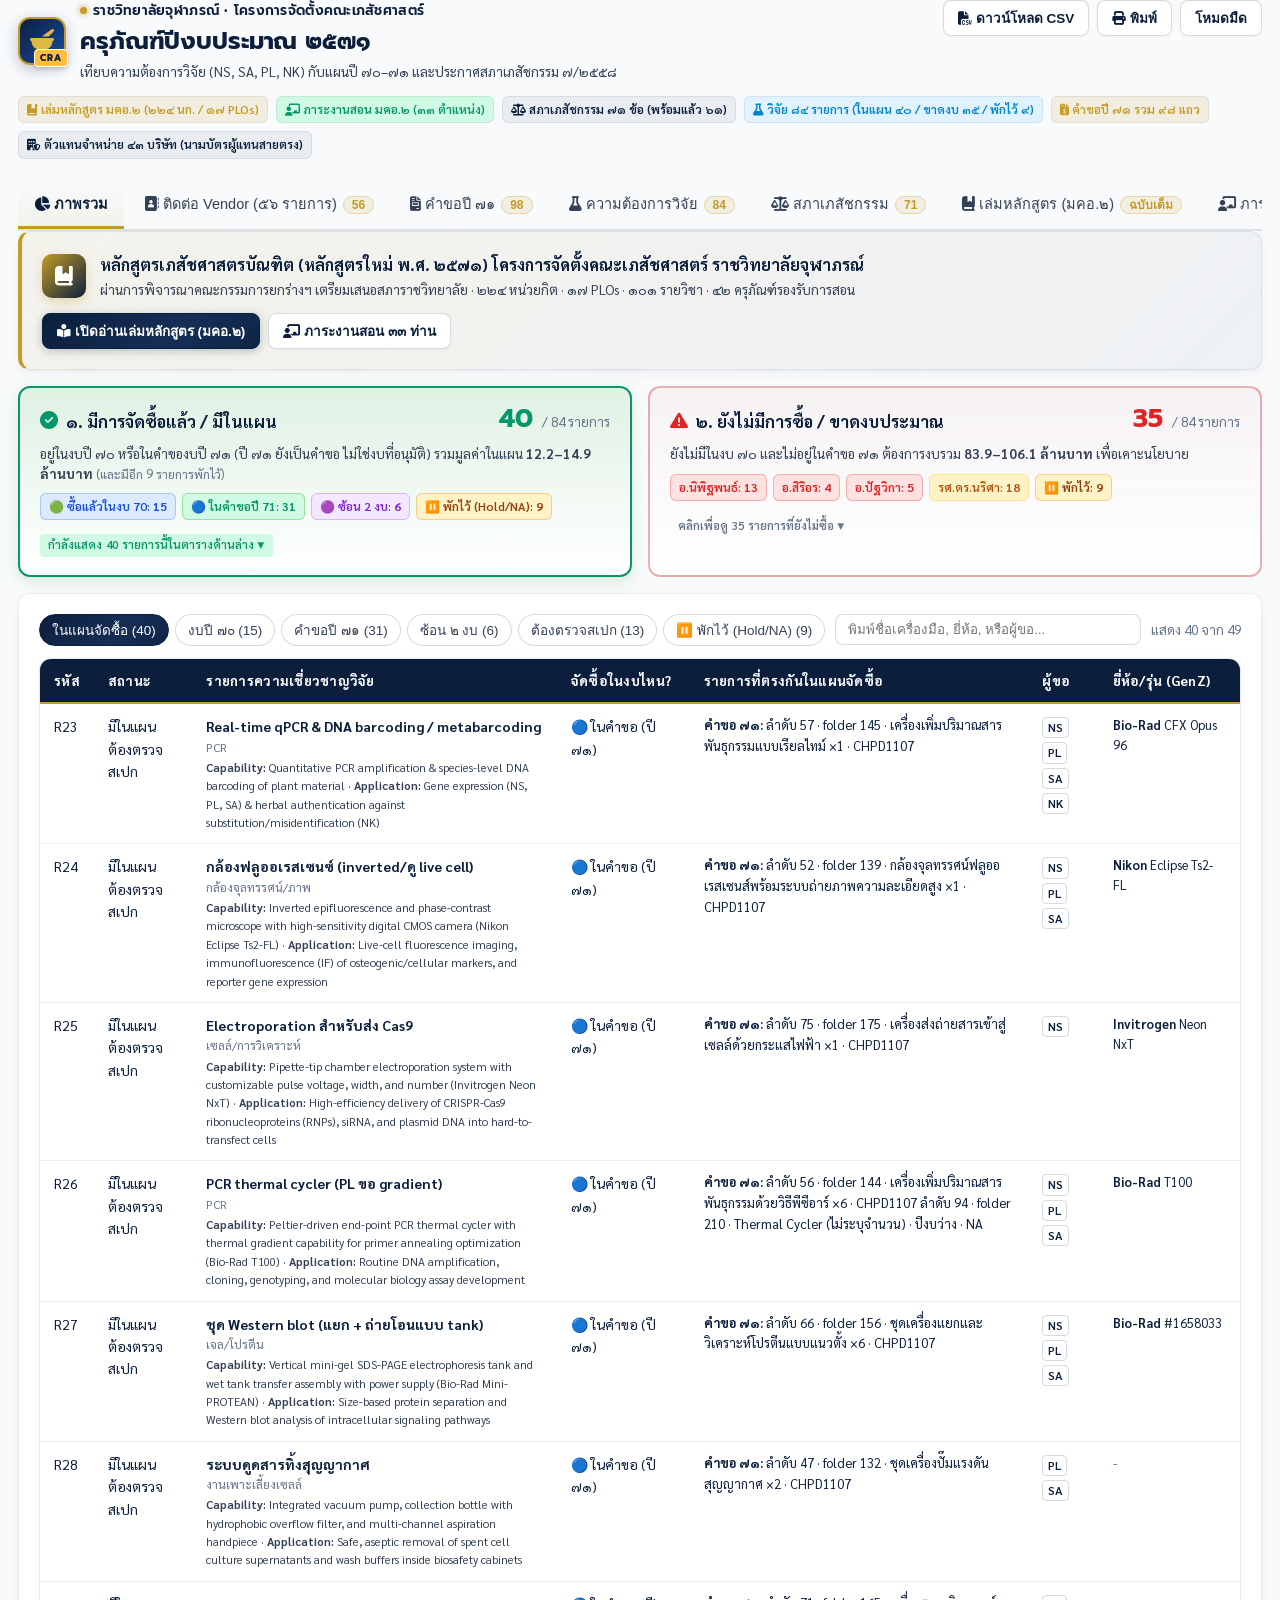
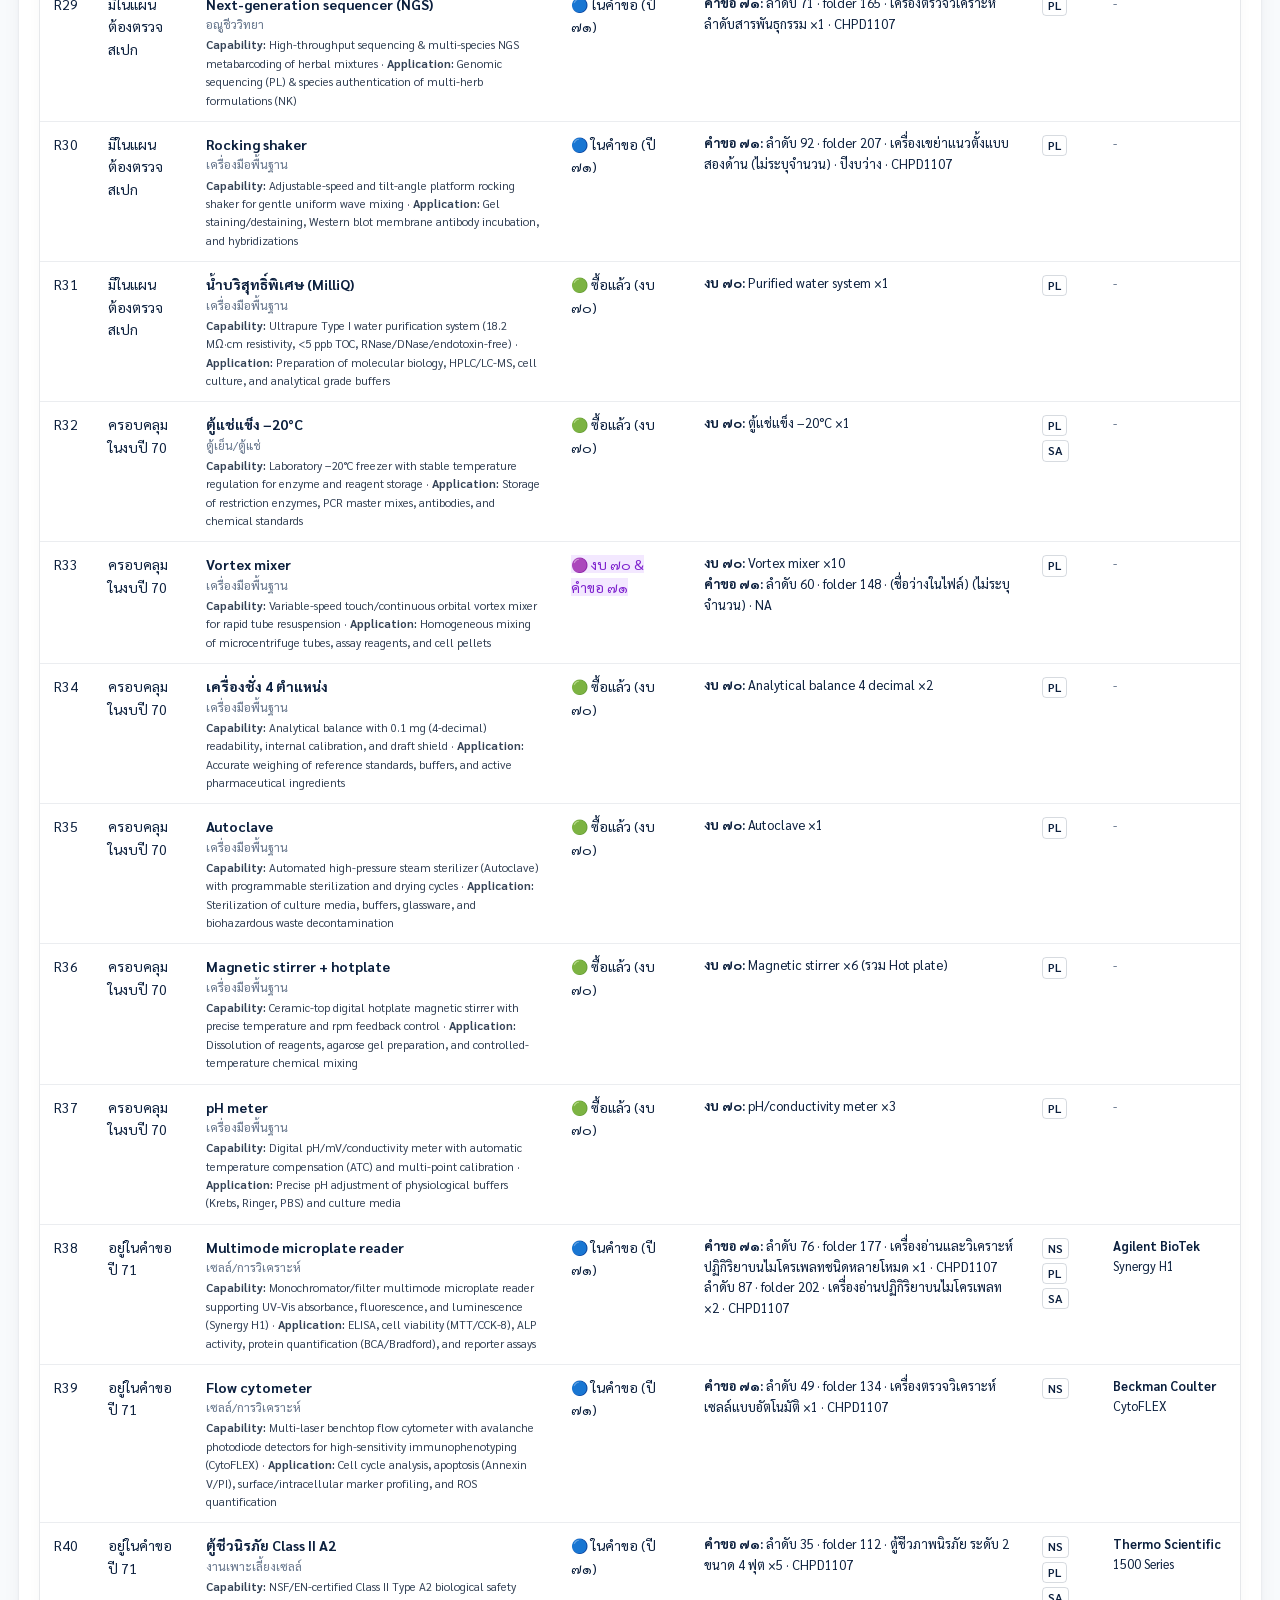
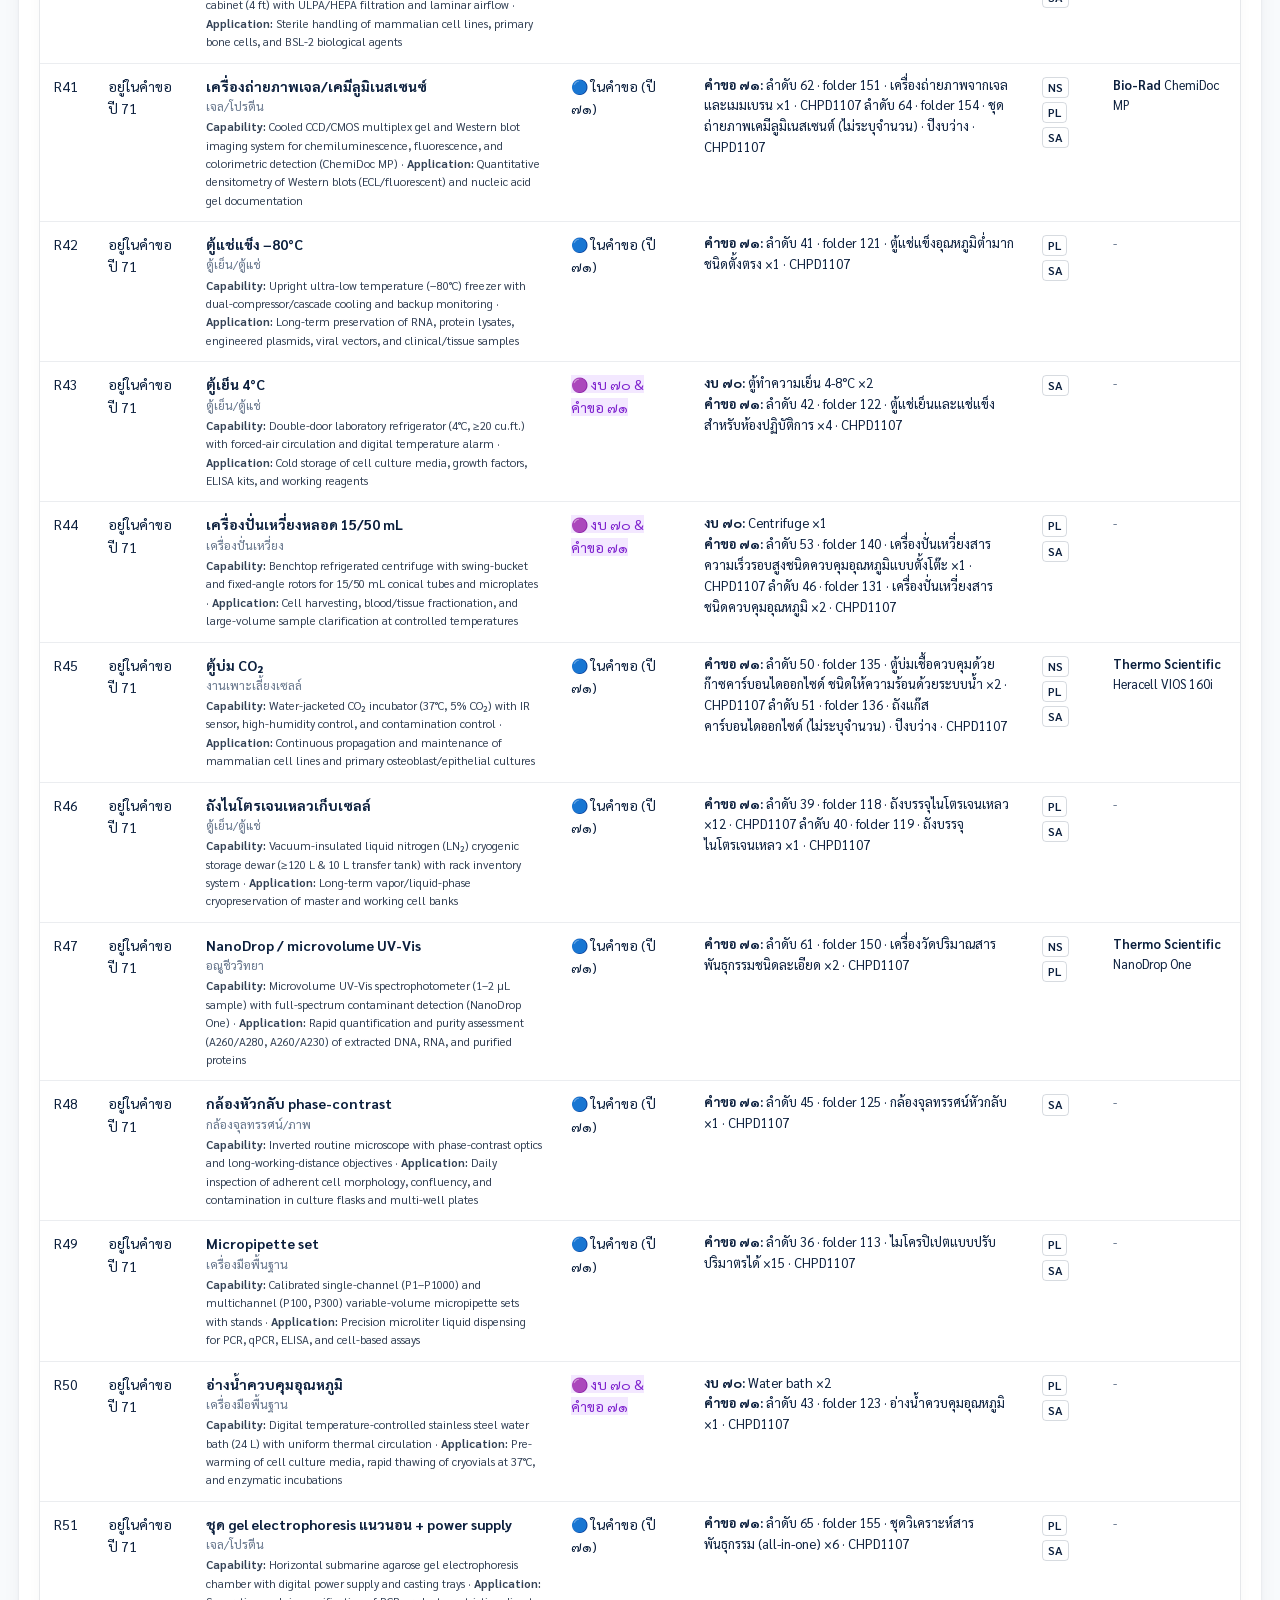
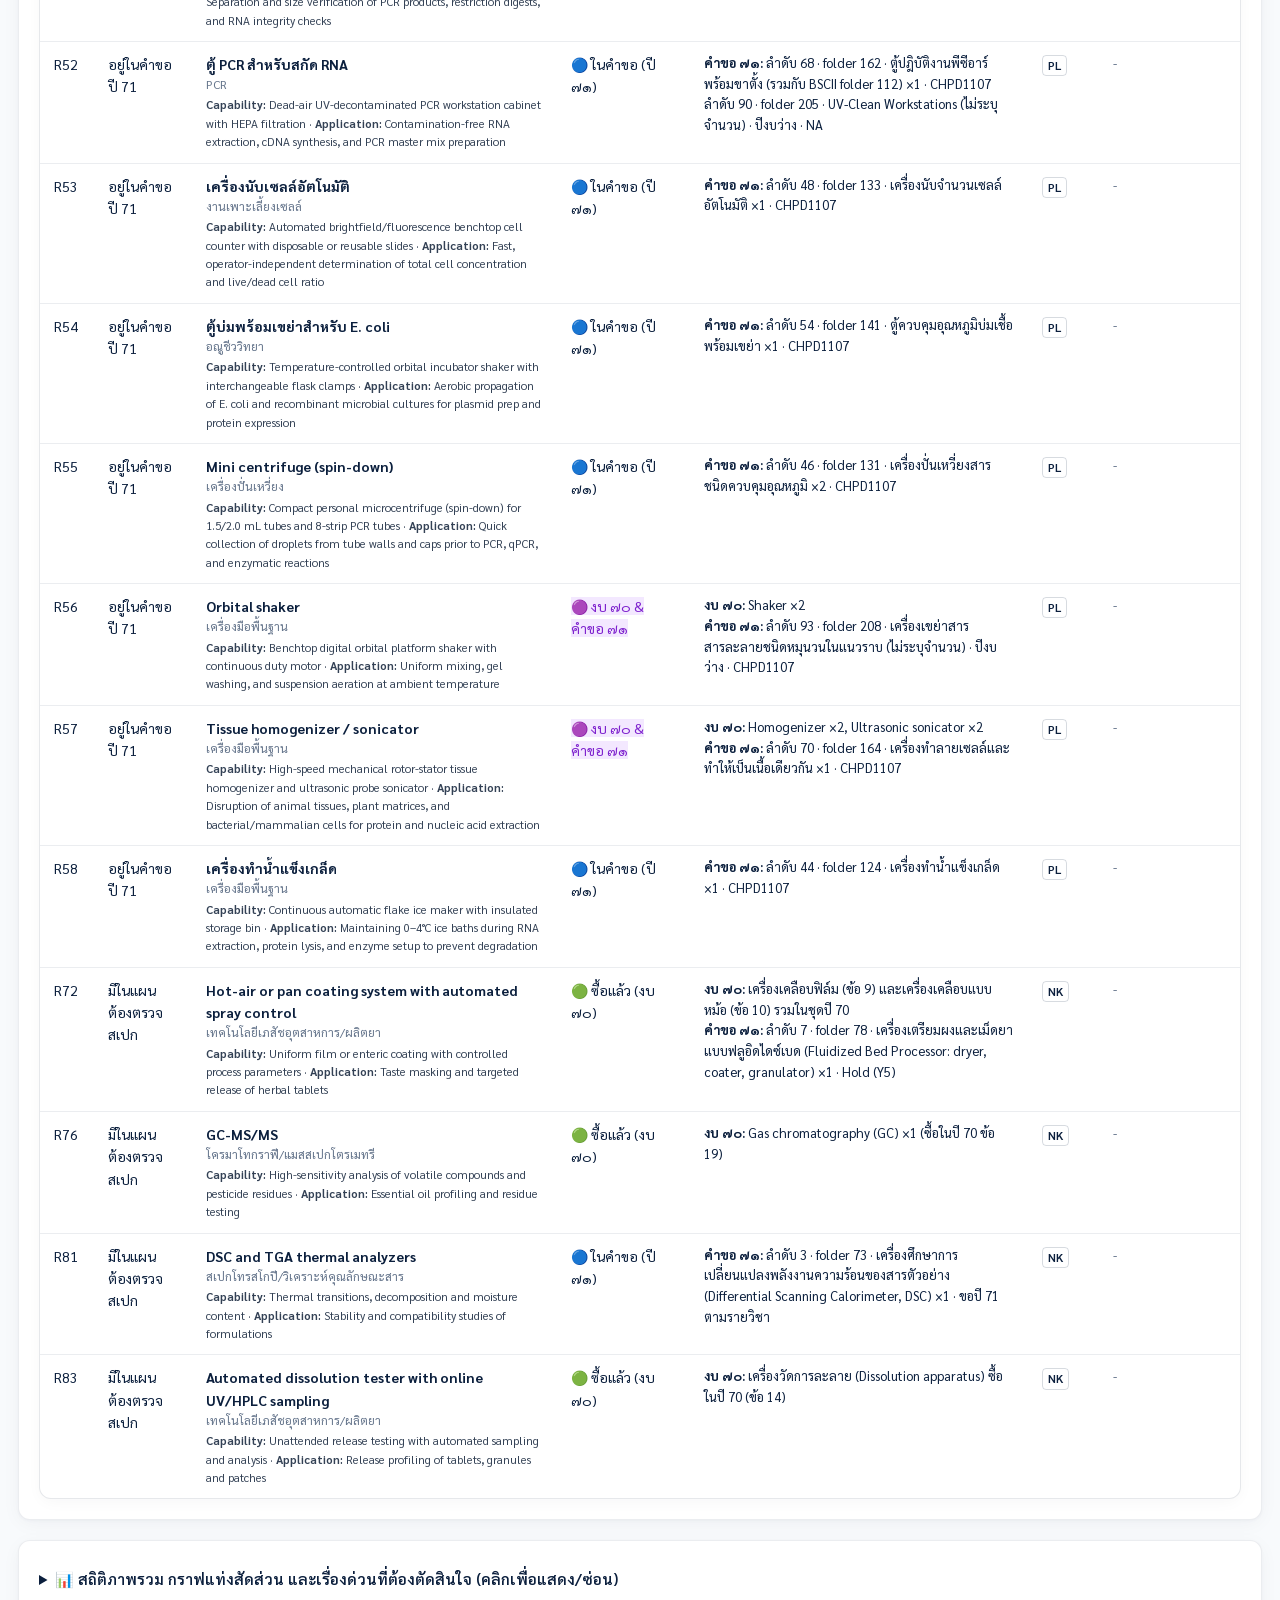
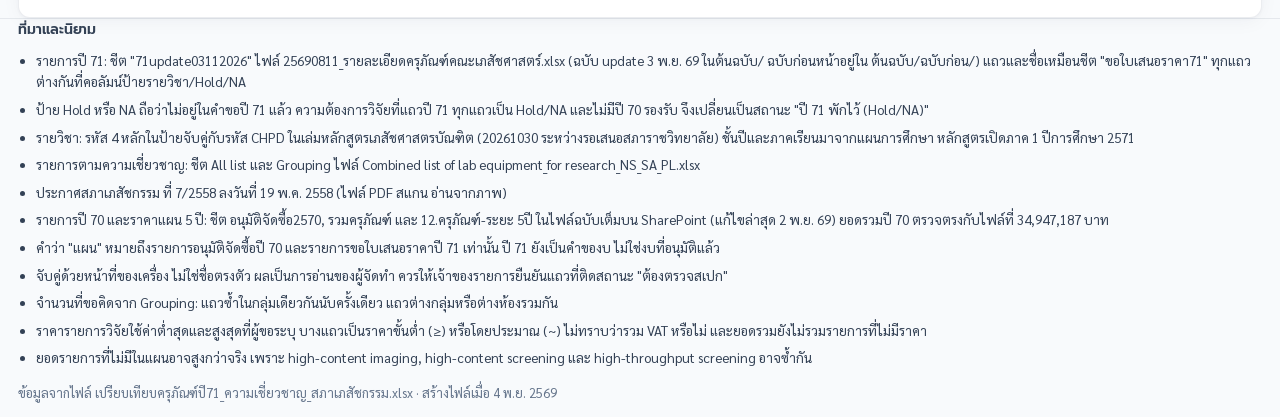
==== commit d8fdd6c4: "Enrich vendor directory and business cards with direct sales reps from PDF" ====
--- a/index.html
+++ b/index.html
@@ -877,7 +877,7 @@
     <span class="sc-chip" style="background:var(--accent-soft); color:var(--accent-text); font-weight:600;"><i class="fa-solid fa-scale-balanced"></i> สภาเภสัชกรรม ๗๑ ข้อ (พร้อมแล้ว ๖๑)</span>
     <span class="sc-chip" style="background:var(--cyan-soft); color:var(--cyan); font-weight:600; cursor:pointer;" onclick="show('research')" title="คลิกดูความต้องการวิจัยของ NS, SA, PL, และ NK (จัดกลุ่มรวม 84 รายการ)"><i class="fa-solid fa-flask"></i> วิจัย ๘๔ รายการ (ในแผน ๔๐ / ขาดงบ ๓๕ / พักไว้ ๙)</span>
     <span class="sc-chip" style="background:var(--gold-soft); color:var(--gold); font-weight:600;"><i class="fa-solid fa-file-invoice-dollar"></i> คำขอปี ๗๑ รวม ๙๘ แถว</span>
-    <span class="sc-chip" style="background:var(--accent-soft); color:var(--accent-text); font-weight:600; cursor:pointer;" onclick="show('distributors')" title="คลิกดูทำเนียบตัวแทนจำหน่ายในไทย ๓๖ บริษัท (๑๒๔ ครุภัณฑ์)"><i class="fa-solid fa-building-shield"></i> ตัวแทนจำหน่าย ๓๖ บริษัท (๑๒๔ ครุภัณฑ์)</span>
+    <span class="sc-chip" style="background:var(--accent-soft); color:var(--accent-text); font-weight:600; cursor:pointer;" onclick="show('distributors')" title="คลิกดูทำเนียบตัวแทนจำหน่ายในไทย ๔๓ บริษัท พร้อมนามบัตรผู้แทนสายตรง"><i class="fa-solid fa-building-shield"></i> ตัวแทนจำหน่าย ๔๓ บริษัท (นามบัตรผู้แทนสายตรง)</span>
   </div>
 
   <nav class="tabs" role="tablist" id="tabs"></nav>
@@ -1295,11 +1295,12 @@
           </div>
           <div>
             <div style="font-weight:700; font-size:18px; color:var(--text); display:flex; align-items:center; gap:8px; flex-wrap:wrap;">
-              ศูนย์ข้อมูลติดต่อ Vendor ครุภัณฑ์ปี ๗๑ & ข้อมูลจัดซื้อจัดจ้างภาครัฐ (e-GP กรมบัญชีกลาง)
+              ศูนย์ข้อมูลติดต่อ Vendor & นามบัตรผู้แทนจำหน่ายสายตรง (๔๓ บริษัท · e-GP กรมบัญชีกลาง)
+              <span class="pill" style="background:#dcfce7; color:#15803d; font-size:11.5px; font-weight:700;"><i class="fa-solid fa-user-check"></i> อัปเดตชื่อ-เบอร์-อีเมลผู้แทนสายตรงจากไฟล์ ข้อมูลติดต่อ บ.pdf</span>
               <span class="pill" style="background:#e0f2fe; color:#0369a1; font-size:11.5px; font-weight:700;"><i class="fa-solid fa-landmark"></i> กรมบัญชีกลาง e-GP & UNSPSC</span>
             </div>
             <div style="font-size:13.5px; color:var(--text-2); margin-top:3px;">
-              รวบรวมข้อมูลตามไฟล์ <b>"ลำดับครุภัณฑ์ ขอรายชื่อ vendor" (๕๖ รายการหลัก)</b> พร้อมตัวแทนจำหน่ายทางการ (Authorized Dealers) ในไทย, ร้านคู่เทียบเสนอราคา, เลขประจำตัวผู้เสียภาษี ๑๓ หลัก (Tax ID), และเกณฑ์ราคากลาง ม.๔
+              รวบรวมข้อมูลตามไฟล์ <b>"ลำดับครุภัณฑ์ ขอรายชื่อ vendor" (๕๖ รายการหลัก)</b> และ <b>"ข้อมูลติดต่อ บ.pdf" (ผู้แทนสายตรง ๑๐ บริษัทหลัก)</b> พร้อมนามบัตรผู้แทนจำหน่ายแต่ละบริษัทครบทั้ง ๔๓ บริษัท, เลขผู้เสียภาษี ๑๓ หลัก (Tax ID), และปุ่มโทรออก/คัดลอกข้อมูลติดต่อได้ในคลิกเดียว
             </div>
           </div>
         </div>
@@ -1308,13 +1309,13 @@
             <i class="fa-solid fa-file-word"></i> ตาราง ๕๖ รายการ (.docx)
           </a>
           <a href="ทำเนียบนามบัตร_Vendor_ครุภัณฑ์ปี71_สำหรับงานพัสดุ.docx" download class="btn" style="text-decoration:none; background:#b45309; color:#fff; border-color:#b45309; display:inline-flex; align-items:center; gap:6px;">
-            <i class="fa-solid fa-id-card"></i> นามบัตรพัสดุ (.docx)
+            <i class="fa-solid fa-id-card"></i> นามบัตรพัสดุ ๔๓ บริษัท (.docx)
           </a>
           <a href="ลำดับครุภัณฑ์_พร้อมรายชื่อVendorและข้อมูลติดต่อ_ปี71.xlsx" download class="btn" style="text-decoration:none; display:inline-flex; align-items:center; gap:6px;">
             <i class="fa-solid fa-file-excel"></i> ๕๖ รายการ (.xlsx)
           </a>
           <a href="ทำเนียบตัวแทนจำหน่ายครุภัณฑ์_ประเทศไทย.xlsx" download class="btn" style="text-decoration:none; display:inline-flex; align-items:center; gap:6px;">
-            <i class="fa-solid fa-building"></i> ทำเนียบ ๓๖ บริษัท (.xlsx)
+            <i class="fa-solid fa-building"></i> ทำเนียบ Vendor (.xlsx)
           </a>
         </div>
       </div>
@@ -1322,6 +1323,21 @@
 
     <!-- 4 KPI Metrics -->
     <div class="grid g4" id="distKpis"></div>
+
+    <!-- Quick Direct Rep Cards from ข้อมูลติดต่อ บ.pdf -->
+    <div class="card" style="margin-top:16px; border-left:4px solid #16a34a; background:linear-gradient(135deg, rgba(22,163,74,0.05) 0%, rgba(11,31,61,0.02) 100%);">
+      <div class="card-head" style="margin-bottom:10px;">
+        <div>
+          <div class="eyebrow" style="color:#15803d;"><i class="fa-solid fa-id-card-clip"></i> DIRECT SALES REPRESENTATIVES · ข้อมูลผู้แทนจำหน่ายสายตรงจากไฟล์ "ข้อมูลติดต่อ บ.pdf" (๑๐ บริษัท · ๒๙ รายการอ้างอิง)</div>
+          <h2 style="font-size:17px; margin-top:2px;">ด่วน! นามบัตรผู้แทนขายสายตรง ๑๐ บริษัทหลัก (โทรตรง / ส่งอีเมล / คัดลอกเบอร์ได้ทันที)</h2>
+        </div>
+        <div style="display:flex; gap:8px; flex-wrap:wrap;">
+          <button class="btn btn-sm" onclick="window.switchToBizCardsView && window.switchToBizCardsView('reps')" style="background:#15803d; color:#fff; border-color:#15803d; font-weight:600;"><i class="fa-solid fa-address-card"></i> เปิดมุมมองนามบัตรผู้แทนสายตรง (๑๐ ใบ)</button>
+          <button class="btn btn-sm" onclick="window.switchToBizCardsView && window.switchToBizCardsView('all')" style="border-color:var(--accent); color:var(--accent-text); font-weight:600;"><i class="fa-solid fa-id-card"></i> ดูนามบัตรครบทั้ง ๔๓ บริษัท</button>
+        </div>
+      </div>
+      <div id="directRepQuickGrid" style="display:grid; grid-template-columns:repeat(auto-fill, minmax(245px, 1fr)); gap:10px;"></div>
+    </div>
 
     <!-- Filter & Search Toolbar (Desktop Optimized Layout) -->
     <div class="card" style="margin-top:16px;">
@@ -1335,15 +1351,16 @@
         <div style="display:flex; gap:10px; align-items:center; flex:1; max-width:520px; min-width:280px;">
           <div style="position:relative; flex:1;">
             <i class="fa-solid fa-magnifying-glass" style="position:absolute; left:12px; top:50%; transform:translateY(-50%); color:var(--muted); font-size:13px;"></i>
-            <input class="search" id="distSearch" type="search" placeholder="ค้นหาชื่อครุภัณฑ์, แบรนด์, บริษัท, Tax ID, เบอร์โทร, อีเมล, UNSPSC..." style="width:100%; padding-left:34px;">
+            <input class="search" id="distSearch" type="search" placeholder="ค้นหาชื่อผู้แทน (เช่น นวพร, สุพรรณิกา, ฐานิษ), เบอร์โทร, อีเมล, บริษัท, แบรนด์, ครุภัณฑ์..." style="width:100%; padding-left:34px;">
           </div>
           <span class="count" id="distCount" style="white-space:nowrap; font-weight:600; color:var(--text-2);"></span>
         </div>
         <div style="display:flex; gap:6px; flex-wrap:wrap; align-items:center;" id="distViewToggle">
           <button class="btn btn-primary" id="btnViewMatrix" title="มุมมองตาราง ๕๖ รายการสินค้า"><i class="fa-solid fa-list-ol"></i> ๑. รายการสินค้า (๕๖ รายการ)</button>
-          <button class="btn" id="btnViewAuthCards" title="มุมมองแยกเฉพาะบริษัทตัวแทนทางการ"><i class="fa-solid fa-building-circle-check"></i> ๒. บริษัทตัวแทนทางการ</button>
-          <button class="btn" id="btnViewAllCards" title="มุมมองรวม Vendor ทั้งหมดและร้านคู่เทียบ"><i class="fa-solid fa-boxes-packing"></i> ๓. Vendor ทั้งหมด (๓๖ บริษัท)</button>
-          <a href="ลำดับครุภัณฑ์_พร้อมรายชื่อVendorและข้อมูลติดต่อ_ปี71.docx" download class="btn" style="background:#1d4ed8; color:#fff; border-color:#1d4ed8; text-decoration:none; display:inline-flex; align-items:center; gap:6px; font-weight:600;" title="ดาวน์โหลดตารางนี้เป็นไฟล์ Microsoft Word (.docx)"><i class="fa-solid fa-file-word"></i> Export Word (.docx)</a>
+          <button class="btn" id="btnViewBizCards" title="มุมมองนามบัตรผู้แทนจำหน่ายทุกบริษัท"><i class="fa-solid fa-id-card"></i> ๒. นามบัตรแต่ละ บ. (๔๓ ใบ)</button>
+          <button class="btn" id="btnViewAuthCards" title="มุมมองแยกเฉพาะบริษัทตัวแทนทางการ"><i class="fa-solid fa-building-circle-check"></i> ๓. บริษัทตัวแทนทางการ</button>
+          <button class="btn" id="btnViewAllCards" title="มุมมองรวม Vendor ทั้งหมดและร้านคู่เทียบ"><i class="fa-solid fa-boxes-packing"></i> ๔. รายละเอียดครบ ๔๓ บริษัท</button>
+          <a href="ทำเนียบนามบัตร_Vendor_ครุภัณฑ์ปี71_สำหรับงานพัสดุ.docx" download class="btn" style="background:#b45309; color:#fff; border-color:#b45309; text-decoration:none; display:inline-flex; align-items:center; gap:6px; font-weight:600;" title="ดาวน์โหลดทำเนียบนามบัตรเป็นไฟล์ Microsoft Word (.docx)"><i class="fa-solid fa-id-card"></i> ดาวน์โหลดนามบัตร (.docx)</a>
         </div>
       </div>
 
@@ -1352,7 +1369,10 @@
         <table id="distMatrixTable"></table>
       </div>
 
-      <!-- View 2 & 3: Company Cards Container -->
+      <!-- View 2: Business Cards Grid Container -->
+      <div id="distBizCardsGrid" style="display:none; grid-template-columns:repeat(auto-fill, minmax(420px, 1fr)); gap:16px;"></div>
+
+      <!-- View 3 & 4: Company Cards Container -->
       <div id="distCompanyList" style="display:flex; flex-direction:column; gap:16px;" hidden></div>
     </div>
   </section>
@@ -1389,7 +1409,7 @@
 <div class="tip" id="tip" role="tooltip"></div>
 
 <script>
-const D = {"generated_at":"สร้างไฟล์เมื่อ 4 พ.ย. 2569 ตัวเลขในหน้านี้คำนวณจากชีตรายละเอียด ปรับสถานะในชีตแล้วยอดจะเปลี่ยนตาม","title":"เปรียบเทียบครุภัณฑ์คณะเภสัชศาสตร์: ปี 71, รายการตามความเชี่ยวชาญ และประกาศสภาเภสัชกรรม 7/2558","metrics":{"research_total":{"count":84,"min":96822597.5992,"max":121734808.35260001},"in_plan":{"count":40,"min":12198709.2837,"max":14886551.4951},"no_plan":{"count":35,"min":83896625.2269,"max":106120993.7689},"held":{"count":9,"min":727263.0886,"max":727263.0886},"y71_tags":{"course":59,"hold":29,"na":7,"fy70":2,"unknown":1},"in_y70":15,"in_y71":31,"in_both":6,"by_status":{"ตรงกับปี 71":{"count":21,"min":9390547.2354,"max":11527308.7084},"ครอบคลุมแล้วในปี 70":{"count":6,"min":314237.6171,"max":314237.6171},"มีในแผน แต่ต้องตรวจสเปก":{"count":13,"min":2493924.4312,"max":3045005.1696},"ปี 71 พักไว้ (Hold/NA)":{"count":9,"min":727263.0886,"max":727263.0886},"ไม่มีในแผน":{"count":35,"min":83896625.2269,"max":106120993.7689}},"needs_by_user":{"NS":25,"SA":23,"PL":40,"NK":29},"no_plan_by_user":{"NS":13,"SA":4,"PL":5,"NK":18},"status_by_user":{"ตรงกับปี 71":{"NS":6,"SA":12,"PL":18,"NK":0},"ครอบคลุมแล้วในปี 70":{"NS":0,"SA":1,"PL":6,"NK":0},"มีในแผน แต่ต้องตรวจสเปก":{"NS":5,"SA":5,"PL":8,"NK":5},"ปี 71 พักไว้ (Hold/NA)":{"NS":1,"SA":1,"PL":3,"NK":6},"ไม่มีในแผน":{"NS":13,"SA":4,"PL":5,"NK":18}},"council_total":71,"council_status":{"ซื้อในปี 70":{"count":51,"value":32421487,"clauses":[2,3,4,5,7,8,11,12,13,14,16,17,18,19,22,23,25,26,28,29,30,31,32,33,34,35,38,43,45,46,47,48,49,50,52,53,54,56,57,58,59,60,61,64,65,66,68,69,70,71,72]},"รวมในชุดปี 70":{"count":10,"value":0,"clauses":[1,9,10,15,21,27,39,55,67,73]},"งบดำเนินการ":{"count":8,"value":0,"clauses":[6,20,24,36,37,44,51,62]},"ปี 71":{"count":0,"value":0,"clauses":[]},"ปี 71 แต่ถูก Hold":{"count":1,"value":0,"clauses":[74]},"ยังไม่มีแหล่งงบชัดเจน":{"count":1,"value":0,"clauses":[63]}},"council_y70":61,"y71_rows":98,"y71_matched":47,"y71_noted":26,"y71_groups":[["ตรงกับความต้องการวิจัย",40],["เภสัชอุตสาหการ/ผลิตยา",28],["เคมีวิเคราะห์/คุณลักษณะสาร",9],["ชีววิทยาโมเลกุล/ชีววัตถุ",9],["บริบาล/ทักษะคลินิก",6],["ซอฟต์แวร์",3],["ห้องปฏิบัติการทั่วไป",2],["จุลชีววิทยา",1]],"issues_by_priority":{"สูง":7,"กลาง":10,"ต่ำ":1},"ns_specs_count":26,"ns_specs_min":108804167.0,"ns_specs_max":127674167.0,"enriched_ns":25,"enriched_sa":23,"courses_tagged":8,"lab_gap":2},"notes":["รายการปี 71: ชีต \"71update03112026\" ไฟล์ 25690811_รายละเอียดครุภัณฑ์คณะเภสัชศาสตร์.xlsx (ฉบับ update 3 พ.ย. 69 ในต้นฉบับ/ ฉบับก่อนหน้าอยู่ใน ต้นฉบับ/ฉบับก่อน/) แถวและชื่อเหมือนชีต \"ขอใบเสนอราคา71\" ทุกแถว ต่างกันที่คอลัมน์ป้ายรายวิชา/Hold/NA","ป้าย Hold หรือ NA ถือว่าไม่อยู่ในคำขอปี 71 แล้ว ความต้องการวิจัยที่แถวปี 71 ทุกแถวเป็น Hold/NA และไม่มีปี 70 รองรับ จึงเปลี่ยนเป็นสถานะ \"ปี 71 พักไว้ (Hold/NA)\"","รายวิชา: รหัส 4 หลักในป้ายจับคู่กับรหัส CHPD ในเล่มหลักสูตรเภสัชศาสตรบัณฑิต (20261030 ระหว่างรอเสนอสภาราชวิทยาลัย) ชั้นปีและภาคเรียนมาจากแผนการศึกษา หลักสูตรเปิดภาค 1 ปีการศึกษา 2571","รายการตามความเชี่ยวชาญ: ชีต All list และ Grouping ไฟล์ Combined list of lab equipment_for research_NS_SA_PL.xlsx","ประกาศสภาเภสัชกรรม ที่ 7/2558 ลงวันที่ 19 พ.ค. 2558 (ไฟล์ PDF สแกน อ่านจากภาพ)","รายการปี 70 และราคาแผน 5 ปี: ชีต อนุมัติจัดซื้อ2570, รวมครุภัณฑ์ และ 12.ครุภัณฑ์-ระยะ 5ปี ในไฟล์ฉบับเต็มบน SharePoint (แก้ไขล่าสุด 2 พ.ย. 69) ยอดรวมปี 70 ตรวจตรงกับไฟล์ที่ 34,947,187 บาท","คำว่า \"แผน\" หมายถึงรายการอนุมัติจัดซื้อปี 70 และรายการขอใบเสนอราคาปี 71 เท่านั้น ปี 71 ยังเป็นคำของบ ไม่ใช่งบที่อนุมัติแล้ว","จับคู่ด้วยหน้าที่ของเครื่อง ไม่ใช่ชื่อตรงตัว ผลเป็นการอ่านของผู้จัดทำ ควรให้เจ้าของรายการยืนยันแถวที่ติดสถานะ \"ต้องตรวจสเปก\"","จำนวนที่ขอคิดจาก Grouping: แถวซ้ำในกลุ่มเดียวกันนับครั้งเดียว แถวต่างกลุ่มหรือต่างห้องรวมกัน","ราคารายการวิจัยใช้ค่าต่ำสุดและสูงสุดที่ผู้ขอระบุ บางแถวเป็นราคาขั้นต่ำ (≥) หรือโดยประมาณ (~) ไม่ทราบว่ารวม VAT หรือไม่ และยอดรวมยังไม่รวมรายการที่ไม่มีราคา","ยอดรายการที่ไม่มีในแผนอาจสูงกว่าจริง เพราะ high-content imaging, high-content screening และ high-throughput screening อาจซ้ำกัน"],"canva_url":"https://www.canva.com/design/DAHZ1UIFJBs/view","canva_edit_url":"https://www.canva.com/d/TS0AGFphe0VqtDn","infographics":[{"name":"01_ปก","file":"infographic/01_ปก.png"},{"name":"02_ตัวเลขสำคัญ","file":"infographic/02_ตัวเลขสำคัญ.png"},{"name":"03_ความต้องการวิจัยเทียบแผน","file":"infographic/03_ความต้องการวิจัยเทียบแผน.png"},{"name":"04_รายการไม่มีในแผน","file":"infographic/04_รายการไม่มีในแผน.png"},{"name":"05_ประกาศสภาฯ","file":"infographic/05_ประกาศสภาฯ.png"},{"name":"06_เรื่องที่ต้องตัดสินใจ","file":"infographic/06_เรื่องที่ต้องตัดสินใจ.png"},{"name":"07_ขั้นต่อไป","file":"infographic/07_ขั้นต่อไป.png"}],"infographic_pptx":"infographic/คำของบครุภัณฑ์2571_Canva.pptx","research":[{"id":"R01","status":"ไม่มีในแผน","plan_year":"ไม่มี","group":"กล้องจุลทรรศน์/ภาพ","name":"High-content imaging/screening (Cell-based bioassay)","users":"NS, PL, NK","user_list":["NS","PL","NK"],"need_qty":null,"plan_qty":0,"qty_compare":"ผู้ขอยังไม่ระบุจำนวน","min_price":15000000.0,"max_price":25500000.0,"y71_desc":null,"y70_desc":null,"council_clause":null,"plan_5y_price":null,"note":"รวม 4 แถวที่ซ้ำความหมาย (PL 1, NS 2, NK 1: Cell-based bioassay platform / high-content screening สำหรับยืนยันฤทธิ์ชีวภาพของสารสกัดสมุนไพร)","user_prices":"NS: ~17,500,000; NS: 15,000,000–25,500,000","in_y70":false,"in_y71":false,"courses":[],"ns_specs":[{"name_en":"High-content imaging system","brand":"PerkinElmer (Revvity)","model":"Operetta CLS","slide_price":"~17,500,000","slide_no":10},{"name_en":"High-content screening system","brand":"Molecular Devices","model":"ImageXpress HCS.ai","slide_price":"15,000,000–25,500,000","slide_no":10}],"sa_phasing":[],"capability":"Automated, multi-well measurement of biological activity & high-content cellular imaging","application":"Confirms bioactivity of standardized herbal extracts/fractions (NK) & high-content cell screening (NS, PL)"},{"id":"R02","status":"ไม่มีในแผน","plan_year":"ไม่มี","group":"กล้องจุลทรรศน์/ภาพ","name":"High-throughput cellular screening","users":"NS","user_list":["NS"],"need_qty":null,"plan_qty":0,"qty_compare":"ผู้ขอยังไม่ระบุจำนวน","min_price":20000000.0,"max_price":20000000.0,"y71_desc":null,"y70_desc":null,"council_clause":null,"plan_5y_price":null,"note":"ตรวจกับ NS ว่าซ้ำกับ high-content screening หรือไม่","user_prices":"NS: 20,000,000","in_y70":false,"in_y71":false,"courses":[],"ns_specs":[{"name_en":"High-throughput cellular screening","brand":"Molecular Devices","model":"FLIPR Penta","slide_price":"20,000,000","slide_no":10}],"sa_phasing":[],"capability":"High-speed kinetic fluorescence/luminescence screening across 96/384-well plates with automated liquid handling (FLIPR Penta)","application":"High-throughput intracellular Ca²⁺ flux, membrane potential, and GPCR/ion-channel drug discovery assays"},{"id":"R03","status":"ไม่มีในแผน","plan_year":"ไม่มี","group":"ไฟฟ้าสรีรวิทยา (NS)","name":"Patch-clamp system","users":"NS","user_list":["NS"],"need_qty":null,"plan_qty":0,"qty_compare":"ผู้ขอยังไม่ระบุจำนวน","min_price":14000000.0,"max_price":14000000.0,"y71_desc":null,"y70_desc":null,"council_clause":null,"plan_5y_price":null,"note":null,"user_prices":"NS: 14,000,000","in_y70":false,"in_y71":false,"courses":[],"ns_specs":[{"name_en":"Patch-clamp system","brand":"-","model":"-","slide_price":"14,000,000","slide_no":4}],"sa_phasing":[],"capability":"Ultra-low-noise voltage/current clamp recording with micromanipulator and inverted microscope integration","application":"Direct single-cell and whole-cell ion channel electrophysiology (CFTR, TMEM16A, and membrane transporters)"},{"id":"R04","status":"ไม่มีในแผน","plan_year":"ไม่มี","group":"ไฟฟ้าสรีรวิทยา (NS)","name":"Automated patch-clamp","users":"NS","user_list":["NS"],"need_qty":null,"plan_qty":0,"qty_compare":"ผู้ขอยังไม่ระบุจำนวน","min_price":3760000.0,"max_price":11280000.0,"y71_desc":null,"y70_desc":null,"council_clause":null,"plan_5y_price":null,"note":null,"user_prices":"NS: ~3,760,000–11,280,000","in_y70":false,"in_y71":false,"courses":[],"ns_specs":[{"name_en":"Automated patch-clamp system","brand":"Nanion","model":"Patchliner","slide_price":"~3,760,000–11,280,000","slide_no":4}],"sa_phasing":[],"capability":"Multi-channel planar patch-clamp array with automated cell capture and microfluidic compound perfusion (Nanion Patchliner)","application":"Medium-throughput pharmacological profiling and IC50/EC50 determination of ion channel modulators"},{"id":"R05","status":"ไม่มีในแผน","plan_year":"ไม่มี","group":"เซลล์/การวิเคราะห์","name":"Seahorse / cell metabolic analyzer","users":"NS, SA","user_list":["NS","SA"],"need_qty":1,"plan_qty":0,"qty_compare":"ขาด 1","min_price":7072000.0,"max_price":9967877.392,"y71_desc":null,"y70_desc":null,"council_clause":null,"plan_5y_price":null,"note":"SA และ NS ขอตรงกัน","user_prices":"SA: 9,967,877; NS: ≥ 7,072,000","in_y70":false,"in_y71":false,"courses":[],"ns_specs":[{"name_en":"Cell metabolic analyzer","brand":"Agilent","model":"Seahorse XF Pro","slide_price":"≥ 7,072,000","slide_no":5}],"sa_phasing":[{"equipment":"Seahorse/metabolic analyzer","qty":"Core/shared","year":"Y3","role":"Bone cell metabolism"}],"capability":"Real-time simultaneous measurement of oxygen consumption rate (OCR) and extracellular acidification rate (ECAR) in live cells (Agilent Seahorse XF Pro)","application":"Mitochondrial respiration, glycolysis, and cellular bioenergetics in epithelial and bone cells (osteoblasts/osteoclasts)"},{"id":"R06","status":"ไม่มีในแผน","plan_year":"ไม่มี","group":"กล้องจุลทรรศน์/ภาพ","name":"Confocal microscope","users":"NS, PL","user_list":["NS","PL"],"need_qty":null,"plan_qty":0,"qty_compare":"ผู้ขอยังไม่ระบุจำนวน","min_price":6885000.0,"max_price":6885000.0,"y71_desc":null,"y70_desc":null,"council_clause":null,"plan_5y_price":null,"note":null,"user_prices":"NS: ≥ 6,885,000","in_y70":false,"in_y71":false,"courses":[],"ns_specs":[{"name_en":"Confocal laser scanning microscope","brand":"ZEISS","model":"LSM 900","slide_price":"≥ 6,885,000","slide_no":6}],"sa_phasing":[],"capability":"Laser scanning confocal microscopy with optical sectioning, spectral detection, and 3D Z-stack reconstruction (ZEISS LSM 900)","application":"Subcellular protein localization, tight junction architecture, and 3D tissue/spheroid imaging"},{"id":"R07","status":"ไม่มีในแผน","plan_year":"ไม่มี","group":"เซลล์/การวิเคราะห์","name":"Fluorescence-activated cell sorter","users":"NS","user_list":["NS"],"need_qty":null,"plan_qty":0,"qty_compare":"ผู้ขอยังไม่ระบุจำนวน","min_price":6120000.0,"max_price":6120000.0,"y71_desc":null,"y70_desc":null,"council_clause":null,"plan_5y_price":null,"note":"ปี 71 มี MiniMACS (folder 174) ซึ่งแยกเซลล์ด้วยแม่เหล็ก ใช้แทน FACS ไม่ได้ทุกงาน","user_prices":"NS: ~6,120,000","in_y70":false,"in_y71":false,"courses":[],"ns_specs":[{"name_en":"Fluorescence-activated cell sorter","brand":"BD Biosciences","model":"FACSMelody","slide_price":"~6,120,000","slide_no":6}],"sa_phasing":[],"capability":"Multi-laser fluorescence-activated cell sorting (FACS) with high-purity single-cell and multi-way sorting (BD FACSMelody)","application":"Isolation of specific cell subpopulations, CRISPR-edited clones, and primary stem/progenitor cells"},{"id":"R08","status":"ไม่มีในแผน","plan_year":"ไม่มี","group":"ไฟฟ้าสรีรวิทยา (NS)","name":"Ussing chamber (cell & tissue)","users":"NS","user_list":["NS"],"need_qty":null,"plan_qty":0,"qty_compare":"ผู้ขอยังไม่ระบุจำนวน","min_price":3500000.0,"max_price":3500000.0,"y71_desc":null,"y70_desc":null,"council_clause":null,"plan_5y_price":null,"note":null,"user_prices":"NS: 3,500,000","in_y70":false,"in_y71":false,"courses":[],"ns_specs":[{"name_en":"Ussing chamber system (cell & tissue)","brand":"Physiologic Instruments","model":"P2300 EM8-C EasyMount","slide_price":"3,500,000","slide_no":3}],"sa_phasing":[],"capability":"Multi-channel epithelial transport chamber with short-circuit current (Isc) and voltage clamp amplifier (EasyMount P2300 EM8-C)","application":"Vectorial ion transport, drug permeability, and barrier function across polarized epithelial monolayers and intestinal tissues"},{"id":"R09","status":"ไม่มีในแผน","plan_year":"ไม่มี","group":"PCR","name":"Droplet digital PCR","users":"NS","user_list":["NS"],"need_qty":null,"plan_qty":0,"qty_compare":"ผู้ขอยังไม่ระบุจำนวน","min_price":2210000.0,"max_price":3060000.0,"y71_desc":null,"y70_desc":null,"council_clause":null,"plan_5y_price":null,"note":null,"user_prices":"NS: ~2,210,000–3,060,000","in_y70":false,"in_y71":false,"courses":[],"ns_specs":[{"name_en":"Droplet digital PCR","brand":"Bio-Rad","model":"QX200 ddPCR System","slide_price":"~2,210,000–3,060,000","slide_no":9}],"sa_phasing":[],"capability":"Nanoliter droplet partitioning (~20,000 droplets/sample) for absolute nucleic acid quantification without standard curves (Bio-Rad QX200 ddPCR)","application":"Ultra-sensitive detection of rare mutations, copy number variation (CNV), and low-abundance transcripts"},{"id":"R10","status":"ไม่มีในแผน","plan_year":"ไม่มี","group":"กล้องจุลทรรศน์/ภาพ","name":"ระบบถ่ายภาพ live-cell อัตโนมัติ","users":"NS, SA","user_list":["NS","SA"],"need_qty":1,"plan_qty":0,"qty_compare":"ขาด 1","min_price":1500000.0,"max_price":1958491.15,"y71_desc":null,"y70_desc":null,"council_clause":null,"plan_5y_price":null,"note":null,"user_prices":"SA: 1,958,491; NS: 1,500,000","in_y70":false,"in_y71":false,"courses":[],"ns_specs":[{"name_en":"Live cell imaging","brand":"Curiosis","model":"Celloger Mini Plus","slide_price":"1,500,000","slide_no":3}],"sa_phasing":[{"equipment":"Automated live-cell imaging","qty":"Shared/core","year":"Y3","role":"Differentiation/dynamics"}],"capability":"Incubator-compatible automated time-lapse fluorescence and brightfield live-cell imaging system (Curiosis Celloger Mini Plus)","application":"Continuous real-time monitoring of cell proliferation, wound healing, migration, and osteogenic differentiation dynamics"},{"id":"R11","status":"ไม่มีในแผน","plan_year":"ไม่มี","group":"เนื้อเยื่อ/กระดูก (SA)","name":"Histology processor","users":"SA","user_list":["SA"],"need_qty":1,"plan_qty":0,"qty_compare":"ขาด 1","min_price":1861907.9369,"max_price":1861907.9369,"y71_desc":null,"y70_desc":null,"council_clause":null,"plan_5y_price":null,"note":null,"user_prices":"SA: 1,861,908","in_y70":false,"in_y71":false,"courses":[],"ns_specs":[],"sa_phasing":[{"equipment":"Histology processor","qty":"Core/shared","year":"Y2","role":"Bone/tissue histology"}],"capability":"Automated enclosed tissue fixation, dehydration, clearing, and paraffin infiltration system","application":"Standardized histological processing of bone, cartilage, and soft tissue specimens for pathology and morphometry"},{"id":"R12","status":"ไม่มีในแผน","plan_year":"ไม่มี","group":"เซลล์/การวิเคราะห์","name":"Liquid scintillation beta counter","users":"NS","user_list":["NS"],"need_qty":null,"plan_qty":0,"qty_compare":"ผู้ขอยังไม่ระบุจำนวน","min_price":710000.0,"max_price":710000.0,"y71_desc":null,"y70_desc":null,"council_clause":null,"plan_5y_price":null,"note":null,"user_prices":"NS: ≥ 710,000","in_y70":false,"in_y71":false,"courses":[],"ns_specs":[{"name_en":"Liquid scintillation beta counter","brand":"-","model":"-","slide_price":"≥ 710,000","slide_no":3}],"sa_phasing":[],"capability":"High-efficiency beta-particle liquid scintillation counting with luminescence correction","application":"Radiolabeled solute transport, receptor-ligand binding assays, and metabolic tracer studies"},{"id":"R13","status":"ไม่มีในแผน","plan_year":"ไม่มี","group":"เนื้อเยื่อ/กระดูก (SA)","name":"Microtome motorized + มีดและที่จับมีด","users":"SA","user_list":["SA"],"need_qty":1,"plan_qty":0,"qty_compare":"ขาด 1","min_price":656217.29,"max_price":656217.29,"y71_desc":null,"y70_desc":null,"council_clause":null,"plan_5y_price":null,"note":"รวม 6 แถวของชุดเดียวกัน ราคาคือผลรวมตัวเครื่อง มีดคาร์ไบด์ และใบมีด ที่จับมีดยังไม่มีราคา","user_prices":"SA: 572,402; SA: 60,786; SA: 23,030","in_y70":false,"in_y71":false,"courses":[],"ns_specs":[],"sa_phasing":[{"equipment":"Microtome with tungsten blade","qty":"Core/shared","year":"Y2","role":"Bone/tissue histology"}],"capability":"Motorized precision rotary microtome with heavy-duty tungsten carbide blade assembly","application":"Thin sectioning of calcified/decalcified bone and paraffin-embedded tissues for histomorphometry and IHC"},{"id":"R14","status":"ไม่มีในแผน","plan_year":"ไม่มี","group":"ไฟฟ้าสรีรวิทยา (NS)","name":"Epithelial voltohmmeter (TEER)","users":"NS","user_list":["NS"],"need_qty":null,"plan_qty":0,"qty_compare":"ผู้ขอยังไม่ระบุจำนวน","min_price":500000.0,"max_price":500000.0,"y71_desc":null,"y70_desc":null,"council_clause":null,"plan_5y_price":null,"note":null,"user_prices":"NS: 500,000","in_y70":false,"in_y71":false,"courses":[],"ns_specs":[{"name_en":"Epithelial voltohmmeter (TEER)","brand":"Merck Millipore","model":"Millicell ERS 3.0","slide_price":"500,000","slide_no":3}],"sa_phasing":[],"capability":"Digital chopstick/EndOhm voltohmmeter for non-destructive transepithelial electrical resistance (TEER) measurement (Millicell ERS 3.0)","application":"Quality control of epithelial monolayer integrity and blood-brain/intestinal barrier permeability models"},{"id":"R15","status":"ไม่มีในแผน","plan_year":"ไม่มี","group":"เจล/โปรตีน","name":"Western blot แบบ semi-dry transfer","users":"NS","user_list":["NS"],"need_qty":1,"plan_qty":0,"qty_compare":"ขาด 1","min_price":121500.0,"max_price":121500.0,"y71_desc":null,"y70_desc":null,"council_clause":null,"plan_5y_price":null,"note":"ดูหมายเหตุชุดถ่ายโอน folder 157 ด้านบน","user_prices":"NS: ~121,500","in_y70":false,"in_y71":false,"courses":[],"ns_specs":[{"name_en":"Western blot, semi-dry transfer","brand":"Bio-Rad","model":"Trans-Blot Turbo","slide_price":"~121,500","slide_no":7}],"sa_phasing":[],"capability":"Rapid high-efficiency semi-dry electroblotting system (7–10 min transfer) with integrated power supply (Bio-Rad Trans-Blot Turbo)","application":"Fast, reproducible protein transfer from SDS-PAGE gels to PVDF/nitrocellulose membranes for Western blotting"},{"id":"R16","status":"ไม่มีในแผน","plan_year":"ไม่มี","group":"งานเพาะเลี้ยงเซลล์","name":"Hemocytometer","users":"PL","user_list":["PL"],"need_qty":1,"plan_qty":0,"qty_compare":"ขาด 1","min_price":null,"max_price":null,"y71_desc":null,"y70_desc":null,"council_clause":null,"plan_5y_price":null,"note":"อุปกรณ์ขนาดเล็ก พิจารณาซื้อจากงบวัสดุแทนได้","user_prices":null,"in_y70":false,"in_y71":false,"courses":[],"ns_specs":[],"sa_phasing":[],"capability":"Precision etched glass counting chamber (Neubauer improved grid) for manual microscopic cell enumeration","application":"Routine cell density and trypan blue viability verification in cell culture workflows"},{"id":"R17","status":"ไม่มีในแผน","plan_year":"ไม่มี","group":"เครื่องมือพื้นฐาน","name":"Pipette gun","users":"PL","user_list":["PL"],"need_qty":3,"plan_qty":0,"qty_compare":"ขาด 3","min_price":null,"max_price":null,"y71_desc":null,"y70_desc":null,"council_clause":null,"plan_5y_price":null,"note":"อุปกรณ์ขนาดเล็ก พิจารณาซื้อจากงบวัสดุแทนได้","user_prices":null,"in_y70":false,"in_y71":false,"courses":[],"ns_specs":[],"sa_phasing":[],"capability":"Rechargeable motorized serological pipette controller with adjustable aspiration/dispense speed and hydrophobic filter","application":"Ergonomic, accurate liquid handling of media and reagents (1–100 mL) in biosafety cabinets"},{"id":"R18","status":"ไม่มีในแผน","plan_year":"ไม่มี","group":"เจล/โปรตีน","name":"Biacore / Octet (SPR/BLI)","users":"PL","user_list":["PL"],"need_qty":null,"plan_qty":0,"qty_compare":"ผู้ขอยังไม่ระบุจำนวน","min_price":null,"max_price":null,"y71_desc":null,"y70_desc":null,"council_clause":null,"plan_5y_price":null,"note":null,"user_prices":null,"in_y70":false,"in_y71":false,"courses":[],"ns_specs":[],"sa_phasing":[],"capability":"Label-free real-time biomolecular interaction analysis via Surface Plasmon Resonance (SPR) or Bio-Layer Interferometry (BLI)","application":"Kinetic characterization (kon, koff, KD) of antibody-antigen, protein-protein, and small-molecule target binding"},{"id":"R19","status":"ปี 71 พักไว้ (Hold/NA)","plan_year":"ปี 71 (Hold/NA)","group":"งานเพาะเลี้ยงเซลล์","name":"ตู้บ่ม Tri-gas (คุม O₂)","users":"NS","user_list":["NS"],"need_qty":null,"plan_qty":0,"qty_compare":"ผู้ขอยังไม่ระบุจำนวน","min_price":612000.0,"max_price":612000.0,"y71_desc":"ลำดับ 97 · ชุดตู้บ่มเชื้อเซลล์ควบคุมปริมาณก๊าซคาร์บอนไดออกไซด์และไนโตรเจน ชนิดให้ความร้อนด้วยระบบน้ำ ×2 · Hold","y70_desc":null,"council_clause":null,"plan_5y_price":null,"note":"update 3 พ.ย. 69 ทำให้ลำดับ 97 เป็น Hold จึงไม่มีในคำขอปี 71 แล้ว (เดิมสถานะ \"มีในแผน แต่ต้องตรวจสเปก\") ปี 71 เป็น CO₂+N₂ ต้องยืนยันว่าคุม O₂ ได้ตามงานที่ต้องการ","user_prices":"NS: ~612,000","in_y70":false,"in_y71":false,"courses":[],"ns_specs":[{"name_en":"Tri-gas incubator","brand":"Thermo Scientific","model":"Heracell VIOS 160i Tri-Gas","slide_price":"~612,000","slide_no":8}],"sa_phasing":[],"capability":"Water-jacketed tri-gas incubator with independent O₂ (1–21%) and CO₂ control and HEPA filtration (Heracell VIOS 160i Tri-Gas)","application":"Physiological hypoxia/normoxia modeling, stem cell niche maintenance, and ischemia-reperfusion studies"},{"id":"R20","status":"ปี 71 พักไว้ (Hold/NA)","plan_year":"ปี 71 (Hold/NA)","group":"เครื่องปั่นเหวี่ยง","name":"Refrigerated microcentrifuge (≥15,000 rpm)","users":"PL, SA","user_list":["PL","SA"],"need_qty":1,"plan_qty":0,"qty_compare":"ขาด 1","min_price":115263.0886,"max_price":115263.0886,"y71_desc":"ลำดับ 55 · folder 143 · (ชื่อว่างในไฟล์) (ไม่ระบุจำนวน) · NA","y70_desc":null,"council_clause":null,"plan_5y_price":"380,000","note":"update 3 พ.ย. 69 ทำให้ลำดับ 55 เป็น NA จึงไม่มีในคำขอปี 71 แล้ว (เดิมสถานะ \"ตรงกับปี 71\") ปี 71 ลำดับ 55 (folder 143) ชื่อและจำนวนว่างในไฟล์ แต่ไฟล์หลักระบุว่า refrigerated microcentrifuge","user_prices":"SA: 115,263","in_y70":false,"in_y71":false,"courses":[],"ns_specs":[],"sa_phasing":[{"equipment":"Microcentrifuge","qty":"1","year":"Y1","role":"Molecular work"}],"capability":"High-speed refrigerated microcentrifuge (≥15,000 rpm / >21,000 ×g) with rapid precooling to 4°C","application":"Pelleting of nucleic acids (DNA/RNA), protein precipitates, and temperature-sensitive subcellular fractions"},{"id":"R21","status":"ปี 71 พักไว้ (Hold/NA)","plan_year":"ปี 71 (Hold/NA)","group":"เจล/โปรตีน","name":"FPLC (ทำโปรตีนบริสุทธิ์)","users":"PL","user_list":["PL"],"need_qty":null,"plan_qty":0,"qty_compare":"ผู้ขอยังไม่ระบุจำนวน","min_price":null,"max_price":null,"y71_desc":"ลำดับ 73 · folder 167 · เครื่องโครมาโทกราฟีของเหลวประสิทธิภาพสูงสำหรับการแยกโปรตีน Exclusion ×1 · Hold","y70_desc":null,"council_clause":null,"plan_5y_price":null,"note":"update 3 พ.ย. 69 ทำให้ลำดับ 73 เป็น Hold จึงไม่มีในคำขอปี 71 แล้ว (เดิมสถานะ \"ตรงกับปี 71\")","user_prices":null,"in_y70":false,"in_y71":false,"courses":[],"ns_specs":[],"sa_phasing":[],"capability":"Biocompatible fast protein liquid chromatography (FPLC) with UV/conductivity monitoring and fraction collector (SEC, IEX, Affinity)","application":"Purification of recombinant proteins, therapeutic antibodies, and native enzyme complexes"},{"id":"R22","status":"ปี 71 พักไว้ (Hold/NA)","plan_year":"ปี 71 (Hold/NA)","group":"เจล/โปรตีน","name":"LC-MS/MS / UHPLC-QqQ-MS/MS (Proteomics & Herbal Quantitation)","users":"PL, NK","user_list":["PL","NK"],"need_qty":null,"plan_qty":0,"qty_compare":"ผู้ขอยังไม่ระบุจำนวน","min_price":null,"max_price":null,"y71_desc":"ลำดับ 13 · folder 85 · เครื่องลิควิดโครมาโทกราฟี-แมสสเปกโตรเมทรีแบบคู่ (Liquid Chromatography-Tandem Mass Spectrometry, LC-MS/MS) ×1 · ปีงบ 2577 · Hold","y70_desc":null,"council_clause":null,"plan_5y_price":null,"note":"จัดกลุ่มรวม PL (Proteomics) และ NK (UHPLC-QqQ-MS/MS วิเคราะห์สารบ่งชี้สมุนไพรและสารพิษตกค้าง) · ตรงกับคำขอปี 71 ลำดับ 13 (folder 85) ซึ่งติดสถานะ Hold","user_prices":null,"in_y70":false,"in_y71":false,"courses":[],"ns_specs":[],"sa_phasing":[],"capability":"Highly sensitive, targeted quantitation with multiple reaction monitoring (MRM) & tandem MS","application":"Quantitation of herbal markers, multi-residue pesticide analysis (NK) & targeted/shotgun proteomics (PL)"},{"id":"R23","status":"มีในแผน แต่ต้องตรวจสเปก","plan_year":"ปี 71","group":"PCR","name":"Real-time qPCR & DNA barcoding / metabarcoding","users":"NS, PL, SA, NK","user_list":["NS","PL","SA","NK"],"need_qty":1,"plan_qty":1,"qty_compare":"พอ","min_price":1300000.0,"max_price":1327161.0,"y71_desc":"ลำดับ 57 · folder 145 · เครื่องเพิ่มปริมาณสารพันธุกรรมแบบเรียลไทม์ ×1 · CHPD1107","y70_desc":null,"council_clause":null,"plan_5y_price":"2,985,300","note":"PL ขอ gradient · NK ใช้ทำ DNA barcoding และ qPCR พืชสมุนไพร (เชื่อมโยงงาน NGS Metabarcoding กับ R29)","user_prices":"SA: 1,327,161; NS: 1,300,000","in_y70":false,"in_y71":true,"courses":["CHPD1107"],"ns_specs":[{"name_en":"Real-time qPCR","brand":"Bio-Rad","model":"CFX Opus 96","slide_price":"1,300,000","slide_no":5}],"sa_phasing":[{"equipment":"qPCR machine","qty":"1","year":"Y1","role":"Gene expression"}],"capability":"Quantitative PCR amplification & species-level DNA barcoding of plant material","application":"Gene expression (NS, PL, SA) & herbal authentication against substitution/misidentification (NK)"},{"id":"R24","status":"มีในแผน แต่ต้องตรวจสเปก","plan_year":"ปี 71","group":"กล้องจุลทรรศน์/ภาพ","name":"กล้องฟลูออเรสเซนซ์ (inverted/ดู live cell)","users":"NS, PL, SA","user_list":["NS","PL","SA"],"need_qty":null,"plan_qty":1,"qty_compare":"ผู้ขอยังไม่ระบุจำนวน","min_price":425000.0,"max_price":911621.1500000001,"y71_desc":"ลำดับ 52 · folder 139 · กล้องจุลทรรศน์ฟลูออเรสเซนส์พร้อมระบบถ่ายภาพความละเอียดสูง ×1 · CHPD1107","y70_desc":null,"council_clause":null,"plan_5y_price":null,"note":"ปี 71 ไม่ระบุว่าเป็น inverted และไม่ระบุการดู live cell ซึ่ง NS และ PL ต้องการ","user_prices":"SA: 911,621; NS: ≥ 425,000","in_y70":false,"in_y71":true,"courses":["CHPD1107"],"ns_specs":[{"name_en":"Inverted fluorescence microscope","brand":"Nikon","model":"Eclipse Ts2-FL","slide_price":"≥ 425,000","slide_no":6}],"sa_phasing":[{"equipment":"Fluorescence microscope","qty":"1","year":"Y2","role":"IF/osteogenic markers"}],"capability":"Inverted epifluorescence and phase-contrast microscope with high-sensitivity digital CMOS camera (Nikon Eclipse Ts2-FL)","application":"Live-cell fluorescence imaging, immunofluorescence (IF) of osteogenic/cellular markers, and reporter gene expression"},{"id":"R25","status":"มีในแผน แต่ต้องตรวจสเปก","plan_year":"ปี 71","group":"เซลล์/การวิเคราะห์","name":"Electroporation สำหรับส่ง Cas9","users":"NS","user_list":["NS"],"need_qty":null,"plan_qty":1,"qty_compare":"ผู้ขอยังไม่ระบุจำนวน","min_price":405000.0,"max_price":405000.0,"y71_desc":"ลำดับ 75 · folder 175 · เครื่องส่งถ่ายสารเข้าสู่เซลล์ด้วยกระแสไฟฟ้า ×1 · CHPD1107","y70_desc":null,"council_clause":null,"plan_5y_price":"850,000","note":"ปี 71 ไม่ระบุว่าใช้กับเซลล์สัตว์เลี้ยงลูกด้วยนมและ Cas9 ได้","user_prices":"NS: ~405,000","in_y70":false,"in_y71":true,"courses":["CHPD1107"],"ns_specs":[{"name_en":"Electroporation for Cas9 delivery","brand":"Invitrogen","model":"Neon NxT","slide_price":"~405,000","slide_no":6}],"sa_phasing":[],"capability":"Pipette-tip chamber electroporation system with customizable pulse voltage, width, and number (Invitrogen Neon NxT)","application":"High-efficiency delivery of CRISPR-Cas9 ribonucleoproteins (RNPs), siRNA, and plasmid DNA into hard-to-transfect cells"},{"id":"R26","status":"มีในแผน แต่ต้องตรวจสเปก","plan_year":"ปี 71","group":"PCR","name":"PCR thermal cycler (PL ขอ gradient)","users":"NS, PL, SA","user_list":["NS","PL","SA"],"need_qty":1,"plan_qty":6,"qty_compare":"พอ","min_price":231189.42,"max_price":233000.0,"y71_desc":"ลำดับ 56 · folder 144 · เครื่องเพิ่มปริมาณสารพันธุกรรมด้วยวิธีพีซีอาร์ ×6 · CHPD1107\nลำดับ 94 · folder 210 · Thermal Cycler (ไม่ระบุจำนวน) · ปีงบว่าง · NA","y70_desc":null,"council_clause":null,"plan_5y_price":"492,200","note":"ปี 71 ไม่ระบุ gradient และมีซ้ำกันสองแถว (Basic PCR กับ Thermal Cycler) · update 3 พ.ย. 69: ลำดับ 94 เป็น NA","user_prices":"SA: 231,189; NS: ~233,000","in_y70":false,"in_y71":true,"courses":["CHPD1107"],"ns_specs":[{"name_en":"Conventional PCR thermal cycler","brand":"Bio-Rad","model":"T100","slide_price":"~233,000","slide_no":9}],"sa_phasing":[{"equipment":"PCR + gel electrophoresis + power supply","qty":"1","year":"Y1","role":"Molecular biology"}],"capability":"Peltier-driven end-point PCR thermal cycler with thermal gradient capability for primer annealing optimization (Bio-Rad T100)","application":"Routine DNA amplification, cloning, genotyping, and molecular biology assay development"},{"id":"R27","status":"มีในแผน แต่ต้องตรวจสเปก","plan_year":"ปี 71","group":"เจล/โปรตีน","name":"ชุด Western blot (แยก + ถ่ายโอนแบบ tank)","users":"NS, PL, SA","user_list":["NS","PL","SA"],"need_qty":3,"plan_qty":6,"qty_compare":"พอ","min_price":60011.9916,"max_price":95500.0,"y71_desc":"ลำดับ 66 · folder 156 · ชุดเครื่องแยกและวิเคราะห์โปรตีนแบบแนวตั้ง ×6 · CHPD1107","y70_desc":null,"council_clause":null,"plan_5y_price":"110,000","note":"ปี 71 ระบุแค่ SDS-PAGE ส่วนชุดถ่ายโอน (folder 157) อยู่ในกลุ่ม \"ซ้ำ หรือ ตัดออกก่อน\" ของไฟล์หลัก","user_prices":"SA: 60,012; NS: 95,500","in_y70":false,"in_y71":true,"courses":["CHPD1107"],"ns_specs":[{"name_en":"Western blot, full tank (Tetra Cell + Trans-Blot + PowerPac)","brand":"Bio-Rad","model":"#1658033","slide_price":"95,500","slide_no":7}],"sa_phasing":[{"equipment":"Western blot system","qty":"1","year":"Y1","role":"Protein signaling"}],"capability":"Vertical mini-gel SDS-PAGE electrophoresis tank and wet tank transfer assembly with power supply (Bio-Rad Mini-PROTEAN)","application":"Size-based protein separation and Western blot analysis of intracellular signaling pathways"},{"id":"R28","status":"มีในแผน แต่ต้องตรวจสเปก","plan_year":"ปี 71","group":"งานเพาะเลี้ยงเซลล์","name":"ระบบดูดสารทิ้งสุญญากาศ","users":"PL, SA","user_list":["PL","SA"],"need_qty":2,"plan_qty":2,"qty_compare":"พอ","min_price":72723.01960000001,"max_price":72723.01960000001,"y71_desc":"ลำดับ 47 · folder 132 · ชุดเครื่องปั๊มแรงดันสุญญากาศ ×2 · CHPD1107","y70_desc":null,"council_clause":null,"plan_5y_price":"35,000","note":"ปี 71 ลงงานไว้เป็น bacterial culture ต้องยืนยันว่าใช้ดูดอาหารเลี้ยงเซลล์ในตู้ชีวนิรภัยได้","user_prices":"SA: 72,723","in_y70":false,"in_y71":true,"courses":["CHPD1107"],"ns_specs":[],"sa_phasing":[{"equipment":"Vacuum aspiration system","qty":"1","year":"Y1","role":"Cell culture"}],"capability":"Integrated vacuum pump, collection bottle with hydrophobic overflow filter, and multi-channel aspiration handpiece","application":"Safe, aseptic removal of spent cell culture supernatants and wash buffers inside biosafety cabinets"},{"id":"R29","status":"มีในแผน แต่ต้องตรวจสเปก","plan_year":"ปี 71","group":"อณูชีววิทยา","name":"Next-generation sequencer (NGS)","users":"PL","user_list":["PL"],"need_qty":1,"plan_qty":1,"qty_compare":"ตรง (1)","min_price":null,"max_price":null,"y71_desc":"ลำดับ 71 · folder 165 · เครื่องตรวจวิเคราะห์ลำดับสารพันธุกรรม ×1 · CHPD1107","y70_desc":null,"council_clause":null,"plan_5y_price":"6,500,000","note":"PL ขอ 1 เครื่อง (สามารถรองรับงาน NGS Metabarcoding สมุนไพรของ NK ร่วมกับ R23 ได้)","user_prices":null,"in_y70":false,"in_y71":true,"courses":["CHPD1107"],"ns_specs":[],"sa_phasing":[],"capability":"High-throughput sequencing & multi-species NGS metabarcoding of herbal mixtures","application":"Genomic sequencing (PL) & species authentication of multi-herb formulations (NK)"},{"id":"R30","status":"มีในแผน แต่ต้องตรวจสเปก","plan_year":"รายการปี 71 แต่ปีงบว่าง","group":"เครื่องมือพื้นฐาน","name":"Rocking shaker","users":"PL","user_list":["PL"],"need_qty":1,"plan_qty":null,"qty_compare":"ไม่ระบุจำนวนในแผน","min_price":null,"max_price":null,"y71_desc":"ลำดับ 92 · folder 207 · เครื่องเขย่าแนวตั้งแบบสองด้าน (ไม่ระบุจำนวน) · ปีงบว่าง · CHPD1107","y70_desc":null,"council_clause":"49","plan_5y_price":null,"note":"ปี 71 ใช้ชื่อ Vertical shaker ตรวจว่าเป็นแบบกระดกตามต้องการ แถวนี้ยังไม่ระบุจำนวนและปีงบ","user_prices":null,"in_y70":false,"in_y71":true,"courses":["CHPD1107"],"ns_specs":[],"sa_phasing":[],"capability":"Adjustable-speed and tilt-angle platform rocking shaker for gentle uniform wave mixing","application":"Gel staining/destaining, Western blot membrane antibody incubation, and hybridizations"},{"id":"R31","status":"มีในแผน แต่ต้องตรวจสเปก","plan_year":"ปี 70","group":"เครื่องมือพื้นฐาน","name":"น้ำบริสุทธิ์พิเศษ (MilliQ)","users":"PL","user_list":["PL"],"need_qty":1,"plan_qty":1,"qty_compare":"พอ","min_price":null,"max_price":null,"y71_desc":null,"y70_desc":"Purified water system ×1","council_clause":"46","plan_5y_price":null,"note":"ไม่มีในปี 71 แต่ปี 70 มีระบบน้ำบริสุทธิ์ ต้องยืนยันว่าได้น้ำ ultrapure","user_prices":null,"in_y70":true,"in_y71":false,"courses":[],"ns_specs":[],"sa_phasing":[],"capability":"Ultrapure Type I water purification system (18.2 MΩ·cm resistivity, <5 ppb TOC, RNase/DNase/endotoxin-free)","application":"Preparation of molecular biology, HPLC/LC-MS, cell culture, and analytical grade buffers"},{"id":"R32","status":"ครอบคลุมแล้วในปี 70","plan_year":"ปี 70","group":"ตู้เย็น/ตู้แช่","name":"ตู้แช่แข็ง −20°C","users":"PL, SA","user_list":["PL","SA"],"need_qty":2,"plan_qty":1,"qty_compare":"ขาด 1","min_price":314237.6171,"max_price":314237.6171,"y71_desc":null,"y70_desc":"ตู้แช่แข็ง −20°C ×1","council_clause":"16","plan_5y_price":null,"note":"ปี 70 มี 1 เครื่อง ช่องแช่แข็งของตู้เย็นปี 71 อาจทดแทนงานเก็บน้ำยาได้บางส่วน","user_prices":"SA: 314,238","in_y70":true,"in_y71":false,"courses":[],"ns_specs":[],"sa_phasing":[{"equipment":"−20°C freezer","qty":"1","year":"Y1","role":"Reagents storage"}],"capability":"Laboratory −20°C freezer with stable temperature regulation for enzyme and reagent storage","application":"Storage of restriction enzymes, PCR master mixes, antibodies, and chemical standards"},{"id":"R33","status":"ครอบคลุมแล้วในปี 70","plan_year":"ปี 70","group":"เครื่องมือพื้นฐาน","name":"Vortex mixer","users":"PL","user_list":["PL"],"need_qty":2,"plan_qty":10,"qty_compare":"พอ","min_price":null,"max_price":null,"y71_desc":"ลำดับ 60 · folder 148 · (ชื่อว่างในไฟล์) (ไม่ระบุจำนวน) · NA","y70_desc":"Vortex mixer ×10","council_clause":"70","plan_5y_price":"12,840","note":"ปี 71 ลำดับ 60 (folder 148) ชื่อว่างในไฟล์ แต่ไฟล์หลักระบุว่า vortex mixer · update 3 พ.ย. 69: ลำดับ 60 เป็น NA","user_prices":null,"in_y70":true,"in_y71":true,"courses":[],"ns_specs":[],"sa_phasing":[],"capability":"Variable-speed touch/continuous orbital vortex mixer for rapid tube resuspension","application":"Homogeneous mixing of microcentrifuge tubes, assay reagents, and cell pellets"},{"id":"R34","status":"ครอบคลุมแล้วในปี 70","plan_year":"ปี 70","group":"เครื่องมือพื้นฐาน","name":"เครื่องชั่ง 4 ตำแหน่ง","users":"PL","user_list":["PL"],"need_qty":2,"plan_qty":2,"qty_compare":"พอ","min_price":null,"max_price":null,"y71_desc":null,"y70_desc":"Analytical balance 4 decimal ×2","council_clause":"3","plan_5y_price":null,"note":null,"user_prices":null,"in_y70":true,"in_y71":false,"courses":[],"ns_specs":[],"sa_phasing":[],"capability":"Analytical balance with 0.1 mg (4-decimal) readability, internal calibration, and draft shield","application":"Accurate weighing of reference standards, buffers, and active pharmaceutical ingredients"},{"id":"R35","status":"ครอบคลุมแล้วในปี 70","plan_year":"ปี 70","group":"เครื่องมือพื้นฐาน","name":"Autoclave","users":"PL","user_list":["PL"],"need_qty":2,"plan_qty":1,"qty_compare":"ขาด 1","min_price":null,"max_price":null,"y71_desc":null,"y70_desc":"Autoclave ×1","council_clause":"2","plan_5y_price":null,"note":"ปี 70 มี 1 เครื่อง ควรแยกเครื่องงานเซลล์กับงานทั่วไปหรือไม่","user_prices":null,"in_y70":true,"in_y71":false,"courses":[],"ns_specs":[],"sa_phasing":[],"capability":"Automated high-pressure steam sterilizer (Autoclave) with programmable sterilization and drying cycles","application":"Sterilization of culture media, buffers, glassware, and biohazardous waste decontamination"},{"id":"R36","status":"ครอบคลุมแล้วในปี 70","plan_year":"ปี 70","group":"เครื่องมือพื้นฐาน","name":"Magnetic stirrer + hotplate","users":"PL","user_list":["PL"],"need_qty":3,"plan_qty":6,"qty_compare":"พอ","min_price":null,"max_price":null,"y71_desc":null,"y70_desc":"Magnetic stirrer ×6 (รวม Hot plate)","council_clause":"32, 27","plan_5y_price":null,"note":null,"user_prices":null,"in_y70":true,"in_y71":false,"courses":[],"ns_specs":[],"sa_phasing":[],"capability":"Ceramic-top digital hotplate magnetic stirrer with precise temperature and rpm feedback control","application":"Dissolution of reagents, agarose gel preparation, and controlled-temperature chemical mixing"},{"id":"R37","status":"ครอบคลุมแล้วในปี 70","plan_year":"ปี 70","group":"เครื่องมือพื้นฐาน","name":"pH meter","users":"PL","user_list":["PL"],"need_qty":2,"plan_qty":3,"qty_compare":"พอ","min_price":null,"max_price":null,"y71_desc":null,"y70_desc":"pH/conductivity meter ×3","council_clause":"43","plan_5y_price":null,"note":null,"user_prices":null,"in_y70":true,"in_y71":false,"courses":[],"ns_specs":[],"sa_phasing":[],"capability":"Digital pH/mV/conductivity meter with automatic temperature compensation (ATC) and multi-point calibration","application":"Precise pH adjustment of physiological buffers (Krebs, Ringer, PBS) and culture media"},{"id":"R38","status":"ตรงกับปี 71","plan_year":"ปี 71","group":"เซลล์/การวิเคราะห์","name":"Multimode microplate reader","users":"NS, PL, SA","user_list":["NS","PL","SA"],"need_qty":1,"plan_qty":3,"qty_compare":"พอ","min_price":2216936.337,"max_price":2482667.0,"y71_desc":"ลำดับ 76 · folder 177 · เครื่องอ่านและวิเคราะห์ปฏิกิริยาบนไมโครเพลทชนิดหลายโหมด ×1 · CHPD1107\nลำดับ 87 · folder 202 · เครื่องอ่านปฏิกิริยาบนไมโครเพลท ×2 · CHPD1107","y70_desc":null,"council_clause":null,"plan_5y_price":null,"note":"PL ต้องการ OD, ฟลูออเรสเซนซ์ และลูมิเนสเซนซ์ ควรระบุในสเปก","user_prices":"SA: 2,216,936; NS: 2,482,667","in_y70":false,"in_y71":true,"courses":["CHPD1107"],"ns_specs":[{"name_en":"Multimode microplate reader (Abs/Flu)","brand":"Agilent BioTek","model":"Synergy H1","slide_price":"2,482,667","slide_no":5}],"sa_phasing":[{"equipment":"Microplate reader","qty":"1","year":"Y2","role":"ALP, viability, ELISA, assays"}],"capability":"Monochromator/filter multimode microplate reader supporting UV-Vis absorbance, fluorescence, and luminescence (Synergy H1)","application":"ELISA, cell viability (MTT/CCK-8), ALP activity, protein quantification (BCA/Bradford), and reporter assays"},{"id":"R39","status":"ตรงกับปี 71","plan_year":"ปี 71","group":"เซลล์/การวิเคราะห์","name":"Flow cytometer","users":"NS","user_list":["NS"],"need_qty":null,"plan_qty":1,"qty_compare":"ผู้ขอยังไม่ระบุจำนวน","min_price":1904000.0,"max_price":1904000.0,"y71_desc":"ลำดับ 49 · folder 134 · เครื่องตรวจวิเคราะห์เซลล์แบบอัตโนมัติ ×1 · CHPD1107","y70_desc":null,"council_clause":null,"plan_5y_price":"7,800,000–10,000,000","note":"ราคาแผนสูงกว่า NS ระบุหลายเท่า สเปกที่ต้องการอาจต่างกัน","user_prices":"NS: ~1,904,000","in_y70":false,"in_y71":true,"courses":["CHPD1107"],"ns_specs":[{"name_en":"Flow cytometer","brand":"Beckman Coulter","model":"CytoFLEX","slide_price":"~1,904,000","slide_no":5}],"sa_phasing":[],"capability":"Multi-laser benchtop flow cytometer with avalanche photodiode detectors for high-sensitivity immunophenotyping (CytoFLEX)","application":"Cell cycle analysis, apoptosis (Annexin V/PI), surface/intracellular marker profiling, and ROS quantification"},{"id":"R40","status":"ตรงกับปี 71","plan_year":"ปี 71","group":"งานเพาะเลี้ยงเซลล์","name":"ตู้ชีวนิรภัย Class II A2","users":"NS, PL, SA","user_list":["NS","PL","SA"],"need_qty":2,"plan_qty":5,"qty_compare":"พอ","min_price":481500.0,"max_price":1847058.9302,"y71_desc":"ลำดับ 35 · folder 112 · ตู้ชีวภาพนิรภัย ระดับ 2 ขนาด 4 ฟุต ×5 · CHPD1107","y70_desc":null,"council_clause":null,"plan_5y_price":"400,000","note":"ราคาที่ระบุต่างกันมาก (481,500 กับ 1,847,059) ตรวจขนาดและรุ่นก่อนขอใบเสนอราคา ปี 71 ไม่ระบุ Type A2","user_prices":"SA: 1,847,059; NS: 481,500","in_y70":false,"in_y71":true,"courses":["CHPD1107"],"ns_specs":[{"name_en":"Class II A2 biosafety cabinet","brand":"Thermo Scientific","model":"1500 Series","slide_price":"481,500","slide_no":8}],"sa_phasing":[{"equipment":"Class II Type A2 biosafety cabinet","qty":"1-2","year":"Y1","role":"Primary + cell-line culture"}],"capability":"NSF/EN-certified Class II Type A2 biological safety cabinet (4 ft) with ULPA/HEPA filtration and laminar airflow","application":"Sterile handling of mammalian cell lines, primary bone cells, and BSL-2 biological agents"},{"id":"R41","status":"ตรงกับปี 71","plan_year":"ปี 71","group":"เจล/โปรตีน","name":"เครื่องถ่ายภาพเจล/เคมีลูมิเนสเซนซ์","users":"NS, PL, SA","user_list":["NS","PL","SA"],"need_qty":1,"plan_qty":1,"qty_compare":"พอ","min_price":1230000.0,"max_price":1734089.5,"y71_desc":"ลำดับ 62 · folder 151 · เครื่องถ่ายภาพจากเจลและเมมเบรน ×1 · CHPD1107\nลำดับ 64 · folder 154 · ชุดถ่ายภาพเคมีลูมิเนสเซนต์ (ไม่ระบุจำนวน) · ปีงบว่าง · CHPD1107","y70_desc":null,"council_clause":null,"plan_5y_price":"1,276,000","note":"folder 151 แบบหลายฟังก์ชันอาจซ้ำกับ folder 154","user_prices":"SA: 1,734,090; NS: ~1,230,000","in_y70":false,"in_y71":true,"courses":["CHPD1107"],"ns_specs":[{"name_en":"Gel documentation imaging system","brand":"Bio-Rad","model":"ChemiDoc MP","slide_price":"~1,230,000","slide_no":9}],"sa_phasing":[{"equipment":"Gel/chemiluminescence imaging system","qty":"1","year":"Y1","role":"Western blot/DNA"}],"capability":"Cooled CCD/CMOS multiplex gel and Western blot imaging system for chemiluminescence, fluorescence, and colorimetric detection (ChemiDoc MP)","application":"Quantitative densitometry of Western blots (ECL/fluorescent) and nucleic acid gel documentation"},{"id":"R42","status":"ตรงกับปี 71","plan_year":"ปี 71","group":"ตู้เย็น/ตู้แช่","name":"ตู้แช่แข็ง −80°C","users":"PL, SA","user_list":["PL","SA"],"need_qty":2,"plan_qty":1,"qty_compare":"ขาด 1","min_price":943871.5000000001,"max_price":943871.5000000001,"y71_desc":"ลำดับ 41 · folder 121 · ตู้แช่แข็งอุณหภูมิต่ำมาก ชนิดตั้งตรง ×1 · CHPD1107","y70_desc":null,"council_clause":null,"plan_5y_price":"1,019,710–1,200,000","note":"รายการวิจัยนับแยกห้องเพาะเลี้ยงเซลล์และส่วนกลาง รวม 2 เครื่อง","user_prices":"SA: 943,872","in_y70":false,"in_y71":true,"courses":["CHPD1107"],"ns_specs":[],"sa_phasing":[{"equipment":"−80°C freezer","qty":"1","year":"Y1","role":"RNA/protein/sample storage"}],"capability":"Upright ultra-low temperature (−80°C) freezer with dual-compressor/cascade cooling and backup monitoring","application":"Long-term preservation of RNA, protein lysates, engineered plasmids, viral vectors, and clinical/tissue samples"},{"id":"R43","status":"ตรงกับปี 71","plan_year":"ปี 70 + ปี 71","group":"ตู้เย็น/ตู้แช่","name":"ตู้เย็น 4°C","users":"SA","user_list":["SA"],"need_qty":2,"plan_qty":6,"qty_compare":"พอ","min_price":465485.6800000001,"max_price":465485.6800000001,"y71_desc":"ลำดับ 42 · folder 122 · ตู้แช่เย็นและแช่แข็งสำหรับห้องปฏิบัติการ ×4 · CHPD1107","y70_desc":"ตู้ทำความเย็น 4-8°C ×2","council_clause":"47","plan_5y_price":"577,800","note":"ตู้ปี 71 มีช่องแช่แข็งในตัว","user_prices":"SA: 465,486","in_y70":true,"in_y71":true,"courses":["CHPD1107"],"ns_specs":[],"sa_phasing":[{"equipment":"4°C refrigerator","qty":"1","year":"Y1","role":"Reagents storage"}],"capability":"Double-door laboratory refrigerator (4°C, ≥20 cu.ft.) with forced-air circulation and digital temperature alarm","application":"Cold storage of cell culture media, growth factors, ELISA kits, and working reagents"},{"id":"R44","status":"ตรงกับปี 71","plan_year":"ปี 70 + ปี 71","group":"เครื่องปั่นเหวี่ยง","name":"เครื่องปั่นเหวี่ยงหลอด 15/50 mL","users":"PL, SA","user_list":["PL","SA"],"need_qty":3,"plan_qty":4,"qty_compare":"พอ","min_price":452368.7366000001,"max_price":452368.7366000001,"y71_desc":"ลำดับ 53 · folder 140 · เครื่องปั่นเหวี่ยงสารความเร็วรอบสูงชนิดควบคุมอุณหภูมิแบบตั้งโต๊ะ ×1 · CHPD1107\nลำดับ 46 · folder 131 · เครื่องปั่นเหวี่ยงสารชนิดควบคุมอุณหภูมิ ×2 · CHPD1107","y70_desc":"Centrifuge ×1","council_clause":"8","plan_5y_price":"620,000–699,780 (folder 131)","note":"ตรวจว่า rotor รุ่นเล็ก (folder 131) รับหลอด 15/50 mL ได้","user_prices":"SA: 452,369","in_y70":true,"in_y71":true,"courses":["CHPD1107"],"ns_specs":[],"sa_phasing":[{"equipment":"Refrigerated centrifuge","qty":"1","year":"Y1","role":"Cell/sample processing"}],"capability":"Benchtop refrigerated centrifuge with swing-bucket and fixed-angle rotors for 15/50 mL conical tubes and microplates","application":"Cell harvesting, blood/tissue fractionation, and large-volume sample clarification at controlled temperatures"},{"id":"R45","status":"ตรงกับปี 71","plan_year":"ปี 71","group":"งานเพาะเลี้ยงเซลล์","name":"ตู้บ่ม CO₂","users":"NS, PL, SA","user_list":["NS","PL","SA"],"need_qty":2,"plan_qty":2,"qty_compare":"พอ","min_price":428617.6202000001,"max_price":430000.0,"y71_desc":"ลำดับ 50 · folder 135 · ตู้บ่มเชื้อควบคุมด้วยก๊าซคาร์บอนไดออกไซด์ ชนิดให้ความร้อนด้วยระบบน้ำ ×2 · CHPD1107\nลำดับ 51 · folder 136 · ถังแก๊สคาร์บอนไดออกไซด์ (ไม่ระบุจำนวน) · ปีงบว่าง · CHPD1107","y70_desc":null,"council_clause":null,"plan_5y_price":"498,000","note":"Grouping ระบุเพิ่มอีก \"1?\" ในกลุ่ม Common จึงอาจต้องการ 3 ตู้","user_prices":"SA: 428,618; NS: 430,000","in_y70":false,"in_y71":true,"courses":["CHPD1107"],"ns_specs":[{"name_en":"CO₂ incubator","brand":"Thermo Scientific","model":"Heracell VIOS 160i","slide_price":"430,000","slide_no":8}],"sa_phasing":[{"equipment":"CO₂ incubator, 37°C","qty":"2","year":"Y1","role":"Primary + cell-line culture"}],"capability":"Water-jacketed CO₂ incubator (37°C, 5% CO₂) with IR sensor, high-humidity control, and contamination control","application":"Continuous propagation and maintenance of mammalian cell lines and primary osteoblast/epithelial cultures"},{"id":"R46","status":"ตรงกับปี 71","plan_year":"ปี 71","group":"ตู้เย็น/ตู้แช่","name":"ถังไนโตรเจนเหลวเก็บเซลล์","users":"PL, SA","user_list":["PL","SA"],"need_qty":2,"plan_qty":13,"qty_compare":"พอ","min_price":390829.6656000001,"max_price":390829.6656000001,"y71_desc":"ลำดับ 39 · folder 118 · ถังบรรจุไนโตรเจนเหลว ×12 · CHPD1107\nลำดับ 40 · folder 119 · ถังบรรจุไนโตรเจนเหลว ×1 · CHPD1107","y70_desc":null,"council_clause":null,"plan_5y_price":"642,000–700,000 (≥120 L)","note":"ปี 71 ขอ ≥120 L ถึง 12 ถัง สูงกว่าความต้องการวิจัยมาก ควรทบทวน","user_prices":"SA: 390,830","in_y70":false,"in_y71":true,"courses":["CHPD1107"],"ns_specs":[],"sa_phasing":[{"equipment":"N₂ cryostorage","qty":"1","year":"Y1","role":"Cell banking"}],"capability":"Vacuum-insulated liquid nitrogen (LN₂) cryogenic storage dewar (≥120 L & 10 L transfer tank) with rack inventory system","application":"Long-term vapor/liquid-phase cryopreservation of master and working cell banks"},{"id":"R47","status":"ตรงกับปี 71","plan_year":"ปี 71","group":"อณูชีววิทยา","name":"NanoDrop / microvolume UV-Vis","users":"NS, PL","user_list":["NS","PL"],"need_qty":1,"plan_qty":2,"qty_compare":"พอ","min_price":327000.0,"max_price":327000.0,"y71_desc":"ลำดับ 61 · folder 150 · เครื่องวัดปริมาณสารพันธุกรรมชนิดละเอียด ×2 · CHPD1107","y70_desc":null,"council_clause":null,"plan_5y_price":"600,000","note":"NS และ PL ขอเครื่องเดียวกันคนละชื่อ","user_prices":"NS: ≥ 327,000","in_y70":false,"in_y71":true,"courses":["CHPD1107"],"ns_specs":[{"name_en":"Microvolume UV-Vis spectrophotometer","brand":"Thermo Scientific","model":"NanoDrop One","slide_price":"≥ 327,000","slide_no":9}],"sa_phasing":[],"capability":"Microvolume UV-Vis spectrophotometer (1–2 µL sample) with full-spectrum contaminant detection (NanoDrop One)","application":"Rapid quantification and purity assessment (A260/A280, A260/A230) of extracted DNA, RNA, and purified proteins"},{"id":"R48","status":"ตรงกับปี 71","plan_year":"ปี 71","group":"กล้องจุลทรรศน์/ภาพ","name":"กล้องหัวกลับ phase-contrast","users":"SA","user_list":["SA"],"need_qty":null,"plan_qty":1,"qty_compare":"ผู้ขอยังไม่ระบุจำนวน","min_price":300553.0,"max_price":300553.0,"y71_desc":"ลำดับ 45 · folder 125 · กล้องจุลทรรศน์หัวกลับ ×1 · CHPD1107","y70_desc":null,"council_clause":null,"plan_5y_price":"278,200","note":null,"user_prices":"SA: 300,553","in_y70":false,"in_y71":true,"courses":["CHPD1107"],"ns_specs":[],"sa_phasing":[{"equipment":"Inverted phase-contrast microscope","qty":"1","year":"Y1","role":"Cell morphology/confluency"}],"capability":"Inverted routine microscope with phase-contrast optics and long-working-distance objectives","application":"Daily inspection of adherent cell morphology, confluency, and contamination in culture flasks and multi-well plates"},{"id":"R49","status":"ตรงกับปี 71","plan_year":"ปี 71","group":"เครื่องมือพื้นฐาน","name":"Micropipette set","users":"PL, SA","user_list":["PL","SA"],"need_qty":3,"plan_qty":15,"qty_compare":"พอ","min_price":138744.045,"max_price":138744.045,"y71_desc":"ลำดับ 36 · folder 113 · ไมโครปิเปตแบบปรับปริมาตรได้ ×15 · CHPD1107","y70_desc":null,"council_clause":"44","plan_5y_price":"54,000","note":null,"user_prices":"SA: 138,744","in_y70":false,"in_y71":true,"courses":["CHPD1107"],"ns_specs":[],"sa_phasing":[{"equipment":"Micropipette sets","qty":"2–3 sets","year":"Y1","role":"Molecular/cell culture"}],"capability":"Calibrated single-channel (P1–P1000) and multichannel (P100, P300) variable-volume micropipette sets with stands","application":"Precision microliter liquid dispensing for PCR, qPCR, ELISA, and cell-based assays"},{"id":"R50","status":"ตรงกับปี 71","plan_year":"ปี 70 + ปี 71","group":"เครื่องมือพื้นฐาน","name":"อ่างน้ำควบคุมอุณหภูมิ","users":"PL, SA","user_list":["PL","SA"],"need_qty":2,"plan_qty":3,"qty_compare":"พอ","min_price":59435.2,"max_price":59435.2,"y71_desc":"ลำดับ 43 · folder 123 · อ่างน้ำควบคุมอุณหภูมิ ×1 · CHPD1107","y70_desc":"Water bath ×2","council_clause":"71","plan_5y_price":"57,000","note":null,"user_prices":"SA: 59,435","in_y70":true,"in_y71":true,"courses":["CHPD1107"],"ns_specs":[],"sa_phasing":[{"equipment":"Water bath","qty":"1","year":"Y1","role":"Cell culture"}],"capability":"Digital temperature-controlled stainless steel water bath (24 L) with uniform thermal circulation","application":"Pre-warming of cell culture media, rapid thawing of cryovials at 37°C, and enzymatic incubations"},{"id":"R51","status":"ตรงกับปี 71","plan_year":"ปี 71","group":"เจล/โปรตีน","name":"ชุด gel electrophoresis แนวนอน + power supply","users":"PL, SA","user_list":["PL","SA"],"need_qty":2,"plan_qty":6,"qty_compare":"พอ","min_price":51205.451,"max_price":51205.451,"y71_desc":"ลำดับ 65 · folder 155 · ชุดวิเคราะห์สารพันธุกรรม (all-in-one) ×6 · CHPD1107","y70_desc":null,"council_clause":null,"plan_5y_price":"65,000","note":null,"user_prices":"SA: 51,205","in_y70":false,"in_y71":true,"courses":["CHPD1107"],"ns_specs":[],"sa_phasing":[{"equipment":"PCR + gel electrophoresis + power supply","qty":"1","year":"Y1","role":"Molecular biology"}],"capability":"Horizontal submarine agarose gel electrophoresis chamber with digital power supply and casting trays","application":"Separation and size verification of PCR products, restriction digests, and RNA integrity checks"},{"id":"R52","status":"ตรงกับปี 71","plan_year":"ปี 71","group":"PCR","name":"ตู้ PCR สำหรับสกัด RNA","users":"PL","user_list":["PL"],"need_qty":1,"plan_qty":1,"qty_compare":"พอ","min_price":null,"max_price":null,"y71_desc":"ลำดับ 68 · folder 162 · ตู้ปฎิบัติงานพีซีอาร์ พร้อมขาตั้ง (รวมกับ BSCII folder 112) ×1 · CHPD1107\nลำดับ 90 · folder 205 · UV-Clean Workstations (ไม่ระบุจำนวน) · ปีงบว่าง · NA","y70_desc":null,"council_clause":null,"plan_5y_price":"280,000","note":"ปี 71 มีทั้ง PCR workstation และ UV-Clean Workstation ควรเลือกรายการเดียว · update 3 พ.ย. 69: ลำดับ 90 เป็น NA","user_prices":null,"in_y70":false,"in_y71":true,"courses":["CHPD1107"],"ns_specs":[],"sa_phasing":[],"capability":"Dead-air UV-decontaminated PCR workstation cabinet with HEPA filtration","application":"Contamination-free RNA extraction, cDNA synthesis, and PCR master mix preparation"},{"id":"R53","status":"ตรงกับปี 71","plan_year":"ปี 71","group":"งานเพาะเลี้ยงเซลล์","name":"เครื่องนับเซลล์อัตโนมัติ","users":"PL","user_list":["PL"],"need_qty":1,"plan_qty":1,"qty_compare":"พอ","min_price":null,"max_price":null,"y71_desc":"ลำดับ 48 · folder 133 · เครื่องนับจำนวนเซลล์อัตโนมัติ ×1 · CHPD1107","y70_desc":null,"council_clause":null,"plan_5y_price":null,"note":null,"user_prices":null,"in_y70":false,"in_y71":true,"courses":["CHPD1107"],"ns_specs":[],"sa_phasing":[],"capability":"Automated brightfield/fluorescence benchtop cell counter with disposable or reusable slides","application":"Fast, operator-independent determination of total cell concentration and live/dead cell ratio"},{"id":"R54","status":"ตรงกับปี 71","plan_year":"ปี 71","group":"อณูชีววิทยา","name":"ตู้บ่มพร้อมเขย่าสำหรับ E. coli","users":"PL","user_list":["PL"],"need_qty":1,"plan_qty":1,"qty_compare":"พอ","min_price":null,"max_price":null,"y71_desc":"ลำดับ 54 · folder 141 · ตู้ควบคุมอุณหภูมิบ่มเชื้อพร้อมเขย่า ×1 · CHPD1107","y70_desc":null,"council_clause":null,"plan_5y_price":"880,000","note":null,"user_prices":null,"in_y70":false,"in_y71":true,"courses":["CHPD1107"],"ns_specs":[],"sa_phasing":[],"capability":"Temperature-controlled orbital incubator shaker with interchangeable flask clamps","application":"Aerobic propagation of E. coli and recombinant microbial cultures for plasmid prep and protein expression"},{"id":"R55","status":"ตรงกับปี 71","plan_year":"ปี 71","group":"เครื่องปั่นเหวี่ยง","name":"Mini centrifuge (spin-down)","users":"PL","user_list":["PL"],"need_qty":3,"plan_qty":12,"qty_compare":"พอ","min_price":null,"max_price":null,"y71_desc":"ลำดับ 46 · folder 131 · เครื่องปั่นเหวี่ยงสารชนิดควบคุมอุณหภูมิ ×2 · CHPD1107","y70_desc":null,"council_clause":null,"plan_5y_price":null,"note":"รวมมากับ folder 131 จำนวน 12 ตัว","user_prices":null,"in_y70":false,"in_y71":true,"courses":["CHPD1107"],"ns_specs":[],"sa_phasing":[],"capability":"Compact personal microcentrifuge (spin-down) for 1.5/2.0 mL tubes and 8-strip PCR tubes","application":"Quick collection of droplets from tube walls and caps prior to PCR, qPCR, and enzymatic reactions"},{"id":"R56","status":"ตรงกับปี 71","plan_year":"ปี 70 + ปี 71 (ปีงบว่าง)","group":"เครื่องมือพื้นฐาน","name":"Orbital shaker","users":"PL","user_list":["PL"],"need_qty":null,"plan_qty":2,"qty_compare":"ผู้ขอยังไม่ระบุจำนวน","min_price":null,"max_price":null,"y71_desc":"ลำดับ 93 · folder 208 · เครื่องเขย่าสารสารละลายชนิดหมุนวนในแนวราบ (ไม่ระบุจำนวน) · ปีงบว่าง · CHPD1107","y70_desc":"Shaker ×2","council_clause":"49","plan_5y_price":null,"note":"แถวปี 71 ยังไม่ระบุจำนวนและปีงบ","user_prices":null,"in_y70":true,"in_y71":true,"courses":["CHPD1107"],"ns_specs":[],"sa_phasing":[],"capability":"Benchtop digital orbital platform shaker with continuous duty motor","application":"Uniform mixing, gel washing, and suspension aeration at ambient temperature"},{"id":"R57","status":"ตรงกับปี 71","plan_year":"ปี 70 + ปี 71","group":"เครื่องมือพื้นฐาน","name":"Tissue homogenizer / sonicator","users":"PL","user_list":["PL"],"need_qty":1,"plan_qty":5,"qty_compare":"พอ","min_price":null,"max_price":null,"y71_desc":"ลำดับ 70 · folder 164 · เครื่องทําลายเซลล์และทำให้เป็นเนื้อเดียวกัน ×1 · CHPD1107","y70_desc":"Homogenizer ×2, Ultrasonic sonicator ×2","council_clause":"25, 65","plan_5y_price":null,"note":null,"user_prices":null,"in_y70":true,"in_y71":true,"courses":["CHPD1107"],"ns_specs":[],"sa_phasing":[],"capability":"High-speed mechanical rotor-stator tissue homogenizer and ultrasonic probe sonicator","application":"Disruption of animal tissues, plant matrices, and bacterial/mammalian cells for protein and nucleic acid extraction"},{"id":"R58","status":"ตรงกับปี 71","plan_year":"ปี 71","group":"เครื่องมือพื้นฐาน","name":"เครื่องทำน้ำแข็งเกล็ด","users":"PL","user_list":["PL"],"need_qty":1,"plan_qty":1,"qty_compare":"พอ","min_price":null,"max_price":null,"y71_desc":"ลำดับ 44 · folder 124 · เครื่องทำน้ำแข็งเกล็ด ×1 · CHPD1107","y70_desc":null,"council_clause":null,"plan_5y_price":null,"note":null,"user_prices":null,"in_y70":false,"in_y71":true,"courses":["CHPD1107"],"ns_specs":[],"sa_phasing":[],"capability":"Continuous automatic flake ice maker with insulated storage bin","application":"Maintaining 0–4°C ice baths during RNA extraction, protein lysis, and enzyme setup to prevent degradation"},{"id":"R59","status":"ไม่มีในแผน","plan_year":"ไม่มี","group":"การสกัดและแยกสารบริสุทธิ์","name":"Pressurized liquid extraction (PLE / ASE)","capability":"Automated high-pressure, high-temperature extraction with solvent and time control","application":"Fast, reproducible extraction of standardized herbal extracts","table_no":1,"item_no":1,"users":"NK","user_list":["NK"],"need_qty":1,"plan_qty":0,"qty_compare":"ยังไม่มีในแผนจัดซื้อ","min_price":null,"max_price":null,"y71_desc":null,"y70_desc":null,"council_clause":"ข้อ 39 (Percolator), ข้อ 52 (Soxhlet) พื้นฐาน","plan_5y_price":null,"note":"งบปี 70 มีเฉพาะชุดสกัด Soxhlet (ข้อ 52) และ Percolator (ข้อ 39) พื้นฐานสำหรับการสอน ยังไม่มีระบบสกัดแรงดันสูง-อุณหภูมิสูงอัตโนมัติ (PLE/ASE)","user_prices":null,"in_y70":false,"in_y71":false,"courses":[],"ns_specs":[],"sa_phasing":[]},{"id":"R60","status":"ไม่มีในแผน","plan_year":"ไม่มี","group":"การสกัดและแยกสารบริสุทธิ์","name":"Multi-stage countercurrent extraction line","capability":"Automated multi-tank extraction with closed-loop solvent recovery","application":"Large-batch GMP extraction with consistent yield","table_no":1,"item_no":2,"users":"NK","user_list":["NK"],"need_qty":1,"plan_qty":0,"qty_compare":"ยังไม่มีในแผนจัดซื้อ","min_price":null,"max_price":null,"y71_desc":null,"y70_desc":null,"council_clause":null,"plan_5y_price":null,"note":"ระบบสกัดไหลสวนทางหลายขั้นตอนแบบปิดพร้อมระบบหมุนเวียนตัวทำละลาย สำหรับงานสกัดสมุนไพรมาตรฐาน GMP ระดับขยายขนาด","user_prices":null,"in_y70":false,"in_y71":false,"courses":[],"ns_specs":[],"sa_phasing":[]},{"id":"R61","status":"ไม่มีในแผน","plan_year":"ไม่มี","group":"การสกัดและแยกสารบริสุทธิ์","name":"Supercritical fluid extraction (SFE-CO2) with modifier","capability":"Solvent-free extraction with pressure and modifier programming","application":"Essential oils and lipophilic compounds without residual solvent","table_no":1,"item_no":3,"users":"NK","user_list":["NK"],"need_qty":1,"plan_qty":0,"qty_compare":"ยังไม่มีในแผนจัดซื้อ","min_price":null,"max_price":null,"y71_desc":null,"y70_desc":null,"council_clause":null,"plan_5y_price":null,"note":"ระบบสกัดด้วยของไหลวิกฤตยิ่งยวด (SFE-CO₂) พร้อมปั๊มเติมตัวทำละลายร่วม สำหรับสกัดน้ำมันหอมระเหยและสารไม่ชอบน้ำโดยไร้ตัวทำละลายตกค้าง","user_prices":null,"in_y70":false,"in_y71":false,"courses":[],"ns_specs":[],"sa_phasing":[]},{"id":"R62","status":"ไม่มีในแผน","plan_year":"ไม่มี","group":"การสกัดและแยกสารบริสุทธิ์","name":"Ultrafiltration / nanofiltration membrane system","capability":"Selective separation by molecular weight cut-off","application":"Purification and concentration of polysaccharides and bioactive fractions","table_no":1,"item_no":4,"users":"NK","user_list":["NK"],"need_qty":1,"plan_qty":0,"qty_compare":"ยังไม่มีในแผนจัดซื้อ","min_price":null,"max_price":null,"y71_desc":null,"y70_desc":null,"council_clause":"ข้อ 15 (Filtration apparatus พื้นฐาน)","plan_5y_price":null,"note":"ระบบเมมเบรนคัดแยกตามขนาดโมเลกุล (MWCO) สำหรับทำบริสุทธิ์พอลิแซ็กคาไรด์และแฟรกชันออกฤทธิ์ (งบปี 70 ข้อ 15 เป็นเพียงชุดกรองพื้นฐาน)","user_prices":null,"in_y70":false,"in_y71":false,"courses":[],"ns_specs":[],"sa_phasing":[]},{"id":"R63","status":"ไม่มีในแผน","plan_year":"ไม่มี","group":"การสกัดและแยกสารบริสุทธิ์","name":"Macroporous resin column chromatography system","capability":"Automated adsorption and elution with fraction collection","application":"Enrichment of target compounds such as flavonoids or saponins","table_no":1,"item_no":5,"users":"NK","user_list":["NK"],"need_qty":1,"plan_qty":0,"qty_compare":"ยังไม่มีในแผนจัดซื้อ","min_price":null,"max_price":null,"y71_desc":null,"y70_desc":null,"council_clause":null,"plan_5y_price":null,"note":"ระบบคอลัมน์เรซินรูพรุนขนาดใหญ่อัตโนมัติพร้อมชุดเก็บแฟรกชัน สำหรับเพิ่มความเข้มข้นสารกลุ่มฟลาโวนอยด์หรือซาโปนิน","user_prices":null,"in_y70":false,"in_y71":false,"courses":[],"ns_specs":[],"sa_phasing":[]},{"id":"R64","status":"ไม่มีในแผน","plan_year":"ไม่มี","group":"การสกัดและแยกสารบริสุทธิ์","name":"Thin-film evaporator / multi-effect concentrator","capability":"Low-temperature, short-residence-time concentration","application":"Preserves heat-sensitive actives during concentration","table_no":1,"item_no":6,"users":"NK","user_list":["NK"],"need_qty":1,"plan_qty":0,"qty_compare":"ยังไม่มีในแผนจัดซื้อ","min_price":null,"max_price":null,"y71_desc":null,"y70_desc":"Rotary evaporator (ซื้อในปี 70 ข้อ 48 ระดับขวดทดลอง)","council_clause":"ข้อ 48 (Rotary evaporator)","plan_5y_price":null,"note":"เครื่องระเหยข้นแบบฟิล์มบาง/หลายหอ ใช้อุณหภูมิต่ำและเวลาสัมผัสร้อนสั้นเพื่อรักษาสารสำคัญที่ไวต่อความร้อน (งบปี 70 มีเฉพาะ Rotary evaporator ระดับห้องปฏิบัติการ)","user_prices":null,"in_y70":false,"in_y71":false,"courses":[],"ns_specs":[],"sa_phasing":[]},{"id":"R65","status":"ไม่มีในแผน","plan_year":"ไม่มี","group":"การสกัดและแยกสารบริสุทธิ์","name":"Preparative HPLC / high-speed countercurrent chromatography (HSCCC)","capability":"Scalable isolation of individual compounds with high purity","application":"Preparation of reference standards and marker compounds","table_no":1,"item_no":7,"users":"NK","user_list":["NK"],"need_qty":1,"plan_qty":0,"qty_compare":"ยังไม่มีในแผนจัดซื้อ","min_price":null,"max_price":null,"y71_desc":null,"y70_desc":null,"council_clause":"ข้อ 23 (Analytical HPLC)","plan_5y_price":null,"note":"ระบบแยกสารบริสุทธิ์ระดับ Preparative HPLC / HSCCC สำหรับเตรียมสารมาตรฐานอ้างอิงและสารบ่งชี้ (ในแผนปี 70–71 มีเฉพาะ Analytical HPLC/UPLC และ R21 เป็น FPLC สำหรับโปรตีนของ PL)","user_prices":null,"in_y70":false,"in_y71":false,"courses":[],"ns_specs":[],"sa_phasing":[]},{"id":"R66","status":"ไม่มีในแผน","plan_year":"ไม่มี","group":"เทคโนโลยีเภสัชอุตสาหการ/ผลิตยา","name":"Continuous manufacturing line (twin-screw granulator)","capability":"Continuous wet or dry granulation with inline control","application":"Consistent quality for high-volume herbal tablets and granules","table_no":2,"item_no":1,"users":"NK","user_list":["NK"],"need_qty":1,"plan_qty":0,"qty_compare":"ยังไม่มีในแผนจัดซื้อ","min_price":null,"max_price":null,"y71_desc":"ลำดับ 25 · folder 101 · เครื่องผสมแรงเฉือนสูง (High Shear Mixer / Granulator) ×1 · Hold","y70_desc":"Granulator พื้นฐานรวมในชุดปี 70 (ข้อ 21)","council_clause":"ข้อ 21 (Granulator)","plan_5y_price":null,"note":"ระบบผลิตแกรนูลแบบต่อเนื่อง (Twin-Screw Granulator) พร้อมการควบคุมในสายการผลิต (ในแผนมีเฉพาะ Granulator แบบกะในชุดปี 70 และ High Shear Granulator ปี 71 ที่ติด Hold)","user_prices":null,"in_y70":false,"in_y71":false,"courses":[],"ns_specs":[],"sa_phasing":[]},{"id":"R67","status":"ไม่มีในแผน","plan_year":"ไม่มี","group":"เทคโนโลยีเภสัชอุตสาหการ/ผลิตยา","name":"Process Analytical Technology (PAT): inline NIR and Raman probes","capability":"Real-time monitoring of moisture, blend uniformity and API content","application":"Batch release based on process data rather than end-testing only","table_no":2,"item_no":2,"users":"NK","user_list":["NK"],"need_qty":1,"plan_qty":0,"qty_compare":"ยังไม่มีในแผนจัดซื้อ","min_price":null,"max_price":null,"y71_desc":null,"y70_desc":null,"council_clause":null,"plan_5y_price":null,"note":"หัววัด NIR และ Raman แบบติดตั้งในสายการผลิต (Inline PAT) เพื่อติดตามความชื้น ความสม่ำเสมอของการผสม และปริมาณสารสำคัญแบบเรียลไทม์ (เชื่อมต่อชุดสเปกโทรมิเตอร์ R79 ได้)","user_prices":null,"in_y70":false,"in_y71":false,"courses":[],"ns_specs":[],"sa_phasing":[]},{"id":"R68","status":"ปี 71 พักไว้ (Hold/NA)","plan_year":"ปี 71 (Hold)","group":"เทคโนโลยีเภสัชอุตสาหการ/ผลิตยา","name":"Hot-melt extruder","capability":"Solid dispersion formation with precise temperature and screw control","application":"Improves solubility of poorly soluble herbal actives such as curcumin","table_no":2,"item_no":3,"users":"NK","user_list":["NK"],"need_qty":1,"plan_qty":1,"qty_compare":"ตรงตามที่ขอ","min_price":null,"max_price":null,"y71_desc":"ลำดับ 8 · folder 79 · เครื่องเอ็กซ์ทรูเดอร์แบบหลอมความร้อน (Hot Melt Extruder) ×1 · Hold (Y5)","y70_desc":null,"council_clause":null,"plan_5y_price":null,"note":"ตรงกับคำขอปี 71 ลำดับ 8 (folder 79) เครื่องเอ็กซ์ทรูเดอร์แบบหลอมความร้อน แต่ติดสถานะ Hold (Y5) ต้องทบทวนปลด Hold เพื่อใช้ทำวิจัย Solid dispersion ของสารสกัดสมุนไพร","user_prices":null,"in_y70":false,"in_y71":false,"courses":[],"ns_specs":[],"sa_phasing":[]},{"id":"R69","status":"ปี 71 พักไว้ (Hold/NA)","plan_year":"ปี 71 (Hold)","group":"เทคโนโลยีเภสัชอุตสาหการ/ผลิตยา","name":"Automated spray dryer with inlet/outlet control","capability":"Controlled particle morphology and moisture content","application":"Standardized herbal powder for capsules and sachets","table_no":2,"item_no":4,"users":"NK","user_list":["NK"],"need_qty":1,"plan_qty":1,"qty_compare":"ตรงตามที่ขอ","min_price":null,"max_price":null,"y71_desc":"ลำดับ 10 · folder 81 · เครื่องทำแห้งแบบพ่นฝอย (Spray dryer) ×1 · Hold (Y5)","y70_desc":null,"council_clause":null,"plan_5y_price":null,"note":"ตรงกับคำขอปี 71 ลำดับ 10 (folder 81) เครื่องทำแห้งแบบพ่นฝอย (Spray dryer) แต่ติดสถานะ Hold (Y5)","user_prices":null,"in_y70":false,"in_y71":false,"courses":[],"ns_specs":[],"sa_phasing":[]},{"id":"R70","status":"ปี 71 พักไว้ (Hold/NA)","plan_year":"ปี 71 (Hold)","group":"เทคโนโลยีเภสัชอุตสาหการ/ผลิตยา","name":"Lyophilizer with programmed freezing and drying cycles","capability":"Automated, validated freeze-drying with recording","application":"Stable products for heat-sensitive extracts and injectables","table_no":2,"item_no":5,"users":"NK","user_list":["NK"],"need_qty":1,"plan_qty":1,"qty_compare":"ตรงตามที่ขอ","min_price":null,"max_price":null,"y71_desc":"ลำดับ 9 · folder 80 · เครื่องทำแห้งเยือกแข็งแบบสูญญากาศ (Freeze dryer หลายหัวแยกจากกันอย่างอิสระ) ×1 · Hold (Y5)","y70_desc":null,"council_clause":null,"plan_5y_price":null,"note":"ตรงกับคำขอปี 71 ลำดับ 9 (folder 80) Freeze dryer ซึ่งติดสถานะ Hold (Y5) และตรงกับแผนแม่บทวิจัย 5 ปี ลำดับที่ 2 (Laboratory freeze dryer)","user_prices":null,"in_y70":false,"in_y71":false,"courses":[],"ns_specs":[],"sa_phasing":[]},{"id":"R71","status":"ปี 71 พักไว้ (Hold/NA)","plan_year":"ปี 71 (Hold)","group":"เทคโนโลยีเภสัชอุตสาหการ/ผลิตยา","name":"Automatic capsule filling and tablet press with in-process weight control","capability":"High-speed filling with automated weight and hardness checks","application":"GMP-compliant production with minimal operator intervention","table_no":2,"item_no":6,"users":"NK","user_list":["NK"],"need_qty":1,"plan_qty":2,"qty_compare":"ตรงตามที่ขอ","min_price":null,"max_price":null,"y71_desc":"ลำดับ 28 · folder 104 · เครื่องตอกเม็ดยาระบบโรตารี่ แบบอัตโนมัติ (Rotary tablet press) ×1 · Hold (Y3)\nลำดับ 29 · folder 105 · เครื่องบรรจุแคปซูลกึ่งอัตโนมัติ (Capsule filling machine semi-auto) ×1 · Hold (Y3)","y70_desc":"Capsule-filling machine (ข้อ 7) และ Single-punch tablet machine (ข้อ 59) สำหรับการสอนพื้นฐาน","council_clause":"ข้อ 7, ข้อ 59","plan_5y_price":null,"note":"คำขอปี 71 ลำดับ 28 (Rotary tablet press) และลำดับ 29 (Capsule filling machine) ติดสถานะ Hold (Y3) ทั้งคู่ และต้องตรวจสเปกระบบควบคุมน้ำหนัก/ความแข็งอัตโนมัติระหว่างผลิต","user_prices":null,"in_y70":false,"in_y71":false,"courses":[],"ns_specs":[],"sa_phasing":[]},{"id":"R72","status":"มีในแผน แต่ต้องตรวจสเปก","plan_year":"ปี 70","group":"เทคโนโลยีเภสัชอุตสาหการ/ผลิตยา","name":"Hot-air or pan coating system with automated spray control","capability":"Uniform film or enteric coating with controlled process parameters","application":"Taste masking and targeted release of herbal tablets","table_no":2,"item_no":7,"users":"NK","user_list":["NK"],"need_qty":1,"plan_qty":1,"qty_compare":"ตรงตามที่ขอ","min_price":null,"max_price":null,"y71_desc":"ลำดับ 7 · folder 78 · เครื่องเตรียมผงและเม็ดยาแบบฟลูอิดไดซ์เบด (Fluidized Bed Processor: dryer, coater, granulator) ×1 · Hold (Y5)","y70_desc":"เครื่องเคลือบฟิล์ม (ข้อ 9) และเครื่องเคลือบแบบหม้อ (ข้อ 10) รวมในชุดปี 70","council_clause":"ข้อ 9, ข้อ 10","plan_5y_price":null,"note":"รวมในชุดงบปี 70 (ข้อ 9 เครื่องเคลือบฟิล์ม และข้อ 10 เครื่องเคลือบแบบหม้อ) ต้องตรวจสเปกใน TOR ว่ามีระบบควบคุมการพ่นสเปรย์อัตโนมัติหรือไม่","user_prices":null,"in_y70":true,"in_y71":false,"courses":[],"ns_specs":[],"sa_phasing":[]},{"id":"R73","status":"ไม่มีในแผน","plan_year":"ไม่มี","group":"เทคโนโลยีเภสัชอุตสาหการ/ผลิตยา","name":"Cleanroom with HEPA filtration and environmental monitoring (ISO 8 / ISO 7)","capability":"Continuous particle and microbial monitoring","application":"Meets GMP grade requirements for sterile or high-purity herbal products","table_no":2,"item_no":8,"users":"NK","user_list":["NK"],"need_qty":1,"plan_qty":0,"qty_compare":"ยังไม่มีในแผนจัดซื้อ","min_price":null,"max_price":null,"y71_desc":null,"y70_desc":null,"council_clause":null,"plan_5y_price":null,"note":"ระบบห้องสะอาด ISO 8 / ISO 7 พร้อมระบบกรอง HEPA และระบบติดตามอนุภาค/จุลชีพต่อเนื่อง สำหรับการผลิตผลิตภัณฑ์สมุนไพรบริสุทธิ์สูงตามมาตรฐาน GMP","user_prices":null,"in_y70":false,"in_y71":false,"courses":[],"ns_specs":[],"sa_phasing":[]},{"id":"R74","status":"ไม่มีในแผน","plan_year":"ไม่มี","group":"โครมาโทกราฟี/แมสสเปกโตรเมทรี","name":"UHPLC-Q-TOF-MS (high-resolution LC-MS)","capability":"Accurate-mass identification of hundreds of compounds in one run","application":"Untargeted chemical profiling and identification of adulterants","table_no":3,"item_no":1,"users":"NK","user_list":["NK"],"need_qty":1,"plan_qty":0,"qty_compare":"ยังไม่มีในแผนจัดซื้อ","min_price":null,"max_price":null,"y71_desc":"ลำดับ 12 · folder 84 · UPLC (ไม่มีหัวตรวจ Q-TOF-MS)","y70_desc":null,"council_clause":null,"plan_5y_price":null,"note":"คำขอปี 71 ลำดับ 12 มีเฉพาะเครื่อง UPLC ส่วนลำดับ 13 (R22) เป็น QqQ LC-MS/MS ที่ติด Hold ยังไม่มีหัวตรวจวัดมวลความละเอียดสูง Q-TOF-MS สำหรับทำ Untargeted metabolomics","user_prices":null,"in_y70":false,"in_y71":false,"courses":[],"ns_specs":[],"sa_phasing":[]},{"id":"R75","status":"ไม่มีในแผน","plan_year":"ไม่มี","group":"สเปกโทรสโกปี/วิเคราะห์คุณลักษณะสาร","name":"Quantitative NMR (qNMR, 400–600 MHz)","capability":"Absolute quantification without identical reference standards","application":"Purity assignment of reference standards and marker compounds","table_no":3,"item_no":3,"users":"NK","user_list":["NK"],"need_qty":1,"plan_qty":0,"qty_compare":"ยังไม่มีในแผนจัดซื้อ","min_price":null,"max_price":null,"y71_desc":null,"y70_desc":null,"council_clause":null,"plan_5y_price":null,"note":"เครื่องนิวเคลียร์แมกเนติกเรโซแนนซ์เชิงปริมาณ (qNMR 400–600 MHz) สำหรับหาความบริสุทธิ์สัมบูรณ์ของสารมาตรฐานและสารบ่งชี้สมุนไพร","user_prices":null,"in_y70":false,"in_y71":false,"courses":[],"ns_specs":[],"sa_phasing":[]},{"id":"R76","status":"มีในแผน แต่ต้องตรวจสเปก","plan_year":"ปี 70","group":"โครมาโทกราฟี/แมสสเปกโตรเมทรี","name":"GC-MS/MS","capability":"High-sensitivity analysis of volatile compounds and pesticide residues","application":"Essential oil profiling and residue testing","table_no":3,"item_no":4,"users":"NK","user_list":["NK"],"need_qty":1,"plan_qty":1,"qty_compare":"ตรงตามที่ขอ","min_price":null,"max_price":null,"y71_desc":null,"y70_desc":"Gas chromatography (GC) ×1 (ซื้อในปี 70 ข้อ 19)","council_clause":"ข้อ 19","plan_5y_price":null,"note":"งบปี 70 (ข้อ 19) มีเครื่อง Gas chromatography (GC) แล้ว ต้องตรวจสเปกว่ามีหัวตรวจ Triple Quadrupole MS/MS สำหรับวิเคราะห์สารพิษตกค้างและน้ำมันหอมระเหยความไวสูงหรือไม่","user_prices":null,"in_y70":true,"in_y71":false,"courses":[],"ns_specs":[],"sa_phasing":[]},{"id":"R77","status":"ไม่มีในแผน","plan_year":"ไม่มี","group":"โครมาโทกราฟี/แมสสเปกโตรเมทรี","name":"ICP-MS (inductively coupled plasma mass spectrometry)","capability":"Trace-level multi-element analysis including heavy metals","application":"Heavy metal limits (lead, arsenic, cadmium, mercury)","table_no":3,"item_no":5,"users":"NK","user_list":["NK"],"need_qty":1,"plan_qty":0,"qty_compare":"ยังไม่มีในแผนจัดซื้อ","min_price":null,"max_price":null,"y71_desc":null,"y70_desc":null,"council_clause":null,"plan_5y_price":null,"note":"เครื่อง ICP-MS สำหรับตรวจวิเคราะห์โลหะหนักปนเปื้อนระดับร่องรอย (ตะกั่ว สารหนู แคดเมียม ปรอท) ตามเกณฑ์ตำรายาสมุนไพร","user_prices":null,"in_y70":false,"in_y71":false,"courses":[],"ns_specs":[],"sa_phasing":[]},{"id":"R78","status":"ไม่มีในแผน","plan_year":"ไม่มี","group":"โครมาโทกราฟี/แมสสเปกโตรเมทรี","name":"MALDI-TOF MS","capability":"Rapid microbial identification from colonies","application":"Identification of microbial contaminants in finished products","table_no":3,"item_no":7,"users":"NK","user_list":["NK"],"need_qty":1,"plan_qty":0,"qty_compare":"ยังไม่มีในแผนจัดซื้อ","min_price":null,"max_price":null,"y71_desc":null,"y70_desc":null,"council_clause":null,"plan_5y_price":null,"note":"เครื่อง MALDI-TOF MS สำหรับจำแนกชนิดจุลินทรีย์ปนเปื้อนในผลิตภัณฑ์สมุนไพรอย่างรวดเร็ว","user_prices":null,"in_y70":false,"in_y71":false,"courses":[],"ns_specs":[],"sa_phasing":[]},{"id":"R79","status":"ไม่มีในแผน","plan_year":"ไม่มี","group":"สเปกโทรสโกปี/วิเคราะห์คุณลักษณะสาร","name":"NIR and Raman spectrometers with chemometric software","capability":"Non-destructive, rapid screening of raw materials and finished products","application":"Incoming raw material screening and batch-to-batch consistency","table_no":3,"item_no":8,"users":"NK","user_list":["NK"],"need_qty":1,"plan_qty":0,"qty_compare":"ยังไม่มีในแผนจัดซื้อ","min_price":null,"max_price":null,"y71_desc":"ลำดับ 2 · folder 72 · เครื่อง FTIR (ไม่มี NIR/Raman และซอฟต์แวร์ Chemometrics)","y70_desc":null,"council_clause":null,"plan_5y_price":null,"note":"คำขอปี 71 ลำดับ 2 มีเฉพาะเครื่อง FTIR ยังไม่มีเครื่อง NIR และ Raman spectrometer พร้อมซอฟต์แวร์ Chemometrics สำหรับคัดกรองวัตถุดิบสมุนไพรแบบไม่ทำลายตัวอย่าง","user_prices":null,"in_y70":false,"in_y71":false,"courses":[],"ns_specs":[],"sa_phasing":[]},{"id":"R80","status":"ปี 71 พักไว้ (Hold/NA)","plan_year":"ปี 71 (NA)","group":"สเปกโทรสโกปี/วิเคราะห์คุณลักษณะสาร","name":"X-ray powder diffraction (XRPD)","capability":"Identification of crystalline and amorphous forms","application":"Characterization of solid-state forms of herbal actives","table_no":3,"item_no":9,"users":"NK","user_list":["NK"],"need_qty":1,"plan_qty":1,"qty_compare":"ตรงตามที่ขอ","min_price":null,"max_price":null,"y71_desc":"ลำดับ 4 · folder 75 · เครื่องวิเคราะห์การเลี้ยวเบนของรังสีเอ็กซ์ (X-ray Powder Diffraction, XRPD) ×1 · NA (ตัดออก)","y70_desc":null,"council_clause":null,"plan_5y_price":null,"note":"ตรงกับคำขอปี 71 ลำดับ 4 (folder 75) เครื่อง XRPD แต่ถูกติดสถานะ NA (ตัดออก) จากการอัปเดต 3 พ.ย. 69 ต้องทบทวนนำกลับเข้าแผน","user_prices":null,"in_y70":false,"in_y71":false,"courses":[],"ns_specs":[],"sa_phasing":[]},{"id":"R81","status":"มีในแผน แต่ต้องตรวจสเปก","plan_year":"ปี 71","group":"สเปกโทรสโกปี/วิเคราะห์คุณลักษณะสาร","name":"DSC and TGA thermal analyzers","capability":"Thermal transitions, decomposition and moisture content","application":"Stability and compatibility studies of formulations","table_no":3,"item_no":10,"users":"NK","user_list":["NK"],"need_qty":1,"plan_qty":1,"qty_compare":"ตรงตามที่ขอ","min_price":null,"max_price":null,"y71_desc":"ลำดับ 3 · folder 73 · เครื่องศึกษาการเปลี่ยนแปลงพลังงานความร้อนของสารตัวอย่าง (Differential Scanning Calorimeter, DSC) ×1 · ขอปี 71 ตามรายวิชา","y70_desc":null,"council_clause":null,"plan_5y_price":null,"note":"คำขอปี 71 ลำดับ 3 (folder 73) มีเครื่อง DSC อยู่แล้ว (ขอตามรายวิชา) แต่ต้องตรวจสเปกว่าครอบคลุมชุดวิเคราะห์ TGA (Thermogravimetric Analyzer) หรือเป็น STA (Simultaneous DSC-TGA) หรือไม่","user_prices":null,"in_y70":false,"in_y71":true,"courses":[],"ns_specs":[],"sa_phasing":[]},{"id":"R82","status":"ไม่มีในแผน","plan_year":"ไม่มี","group":"โครมาโทกราฟี/แมสสเปกโตรเมทรี","name":"Chromatographic fingerprint similarity software","capability":"Automated similarity evaluation of HPLC or GC fingerprints","application":"Fingerprint-based quality control as used in Chinese pharmacopeia practice","table_no":3,"item_no":11,"users":"NK","user_list":["NK"],"need_qty":1,"plan_qty":0,"qty_compare":"ยังไม่มีในแผนจัดซื้อ","min_price":null,"max_price":null,"y71_desc":null,"y70_desc":null,"council_clause":null,"plan_5y_price":null,"note":"ซอฟต์แวร์ประเมินความคล้ายคลึงของลายพิมพ์นิ้วมือโครมาโทกราฟี (Chromatographic Fingerprint Similarity) ตามแนวทางตำรายาจีน (Chinese Pharmacopoeia)","user_prices":null,"in_y70":false,"in_y71":false,"courses":[],"ns_specs":[],"sa_phasing":[]},{"id":"R83","status":"มีในแผน แต่ต้องตรวจสเปก","plan_year":"ปี 70","group":"เทคโนโลยีเภสัชอุตสาหการ/ผลิตยา","name":"Automated dissolution tester with online UV/HPLC sampling","capability":"Unattended release testing with automated sampling and analysis","application":"Release profiling of tablets, granules and patches","table_no":3,"item_no":12,"users":"NK","user_list":["NK"],"need_qty":1,"plan_qty":1,"qty_compare":"ตรงตามที่ขอ","min_price":null,"max_price":null,"y71_desc":null,"y70_desc":"เครื่องวัดการละลาย (Dissolution apparatus) ซื้อในปี 70 (ข้อ 14)","council_clause":"ข้อ 14","plan_5y_price":null,"note":"งบปี 70 (ข้อ 14) มีการจัดซื้อเครื่องวัดการละลาย (Dissolution apparatus) แล้ว ต้องตรวจสเปกว่ามีระบบสุ่มเก็บตัวอย่างอัตโนมัติเชื่อมออนไลน์กับ UV/HPLC หรือไม่","user_prices":null,"in_y70":true,"in_y71":false,"courses":[],"ns_specs":[],"sa_phasing":[]},{"id":"R84","status":"ไม่มีในแผน","plan_year":"ไม่มี","group":"สเปกโทรสโกปี/วิเคราะห์คุณลักษณะสาร","name":"Electronic nose / electronic tongue","capability":"Pattern-based sensory fingerprinting of aroma and taste","application":"Rapid sensory consistency checks of herbal products","table_no":3,"item_no":13,"users":"NK","user_list":["NK"],"need_qty":1,"plan_qty":0,"qty_compare":"ยังไม่มีในแผนจัดซื้อ","min_price":null,"max_price":null,"y71_desc":null,"y70_desc":null,"council_clause":null,"plan_5y_price":null,"note":"ระบบจมูกและลิ้นอิเล็กทรอนิกส์ (E-nose / E-tongue) สำหรับสร้างลายพิมพ์นิ้วมือทางประสาทสัมผัสของกลิ่นและรสผลิตภัณฑ์สมุนไพร","user_prices":null,"in_y70":false,"in_y71":false,"courses":[],"ns_specs":[],"sa_phasing":[]}],"council":[{"clause":1,"name_th":"ชุดปิดผนึกหลอดยาฉีด","name_en":"Ampule sealing set","folder":1,"status":"รวมในชุดปี 70","plan_qty":1,"unit_price":null,"total_price":null,"note":"รวมอยู่ใน folder 65 (ชุดปิดผนึกขวด/หลอดยาฉีด) ตรวจว่า TOR ระบุรายการนี้ชัดเจน","related_research":null,"same_type_y71":null},{"clause":2,"name_th":"หม้อนึ่งอัดไอน้ำ","name_en":"Autoclave","folder":2,"status":"ซื้อในปี 70","plan_qty":1,"unit_price":440000,"total_price":440000,"note":null,"related_research":"R35 Autoclave","same_type_y71":null},{"clause":3,"name_th":"เครื่องชั่งวิเคราะห์ (ทศนิยม 4 ตำแหน่ง)","name_en":"Balance, analytical (4 decimal)","folder":3,"status":"ซื้อในปี 70","plan_qty":2,"unit_price":82711,"total_price":165422,"note":null,"related_research":"R34 เครื่องชั่ง 4 ตำแหน่ง","same_type_y71":null},{"clause":4,"name_th":"เครื่องชั่งไฟฟ้า (ทศนิยม 1-3 ตำแหน่ง)","name_en":"Balance, electronic (1-3 decimal)","folder":4,"status":"ซื้อในปี 70","plan_qty":8,"unit_price":58743,"total_price":469944,"note":null,"related_research":null,"same_type_y71":null},{"clause":5,"name_th":"เครื่องตรวจน้ำตาลในเลือด","name_en":"Blood glucose meter","folder":5,"status":"ซื้อในปี 70","plan_qty":3,"unit_price":1390,"total_price":4170,"note":null,"related_research":null,"same_type_y71":null},{"clause":6,"name_th":"บิวเรต","name_en":"Buret","folder":6,"status":"งบดำเนินการ","plan_qty":6,"unit_price":null,"total_price":null,"note":"ไฟล์หลักติดป้ายงบดำเนินการ","related_research":null,"same_type_y71":null},{"clause":7,"name_th":"เครื่องบรรจุแคปซูล","name_en":"Capsule-filling machine","folder":7,"status":"ซื้อในปี 70","plan_qty":6,"unit_price":59000,"total_price":354000,"note":null,"related_research":null,"same_type_y71":"ลำดับ 29"},{"clause":8,"name_th":"เครื่องหมุนเหวี่ยง","name_en":"Centrifuge","folder":8,"status":"ซื้อในปี 70","plan_qty":1,"unit_price":850000,"total_price":850000,"note":null,"related_research":"R44 เครื่องปั่นเหวี่ยงหลอด 15/50 mL","same_type_y71":"ลำดับ 46, ลำดับ 53, ลำดับ 55"},{"clause":9,"name_th":"เครื่องเคลือบฟิล์ม","name_en":"Coating machine, film","folder":9,"status":"รวมในชุดปี 70","plan_qty":null,"unit_price":null,"total_price":null,"note":"รวมอยู่ใน folder 35 (ชุดเครื่องบดและผสม) ตรวจว่า TOR ระบุรายการนี้ชัดเจน","related_research":null,"same_type_y71":"ลำดับ 7"},{"clause":10,"name_th":"เครื่องเคลือบแบบหม้อ","name_en":"Coating machine, pan","folder":10,"status":"รวมในชุดปี 70","plan_qty":null,"unit_price":null,"total_price":null,"note":"รวมอยู่ใน folder 35 (ชุดเครื่องบดและผสม) ตรวจว่า TOR ระบุรายการนี้ชัดเจน","related_research":null,"same_type_y71":null},{"clause":11,"name_th":"ภาชนะทำแห้ง","name_en":"Desiccator","folder":11,"status":"ซื้อในปี 70","plan_qty":2,"unit_price":83460,"total_price":166920,"note":null,"related_research":null,"same_type_y71":null},{"clause":12,"name_th":"เครื่องวัดการแตกตัว","name_en":"Disintegration tester","folder":12,"status":"ซื้อในปี 70","plan_qty":1,"unit_price":353100,"total_price":353100,"note":null,"related_research":null,"same_type_y71":null},{"clause":13,"name_th":"เครื่องจ่ายสารละลาย","name_en":"Dispenser","folder":13,"status":"ซื้อในปี 70","plan_qty":10,"unit_price":43000,"total_price":430000,"note":null,"related_research":null,"same_type_y71":null},{"clause":14,"name_th":"เครื่องวัดการละลาย","name_en":"Dissolution apparatus","folder":14,"status":"ซื้อในปี 70","plan_qty":1,"unit_price":2500000,"total_price":2500000,"note":null,"related_research":null,"same_type_y71":null},{"clause":15,"name_th":"ชุดอุปกรณ์กรอง","name_en":"Filtration apparatus","folder":15,"status":"รวมในชุดปี 70","plan_qty":3,"unit_price":null,"total_price":null,"note":"รวมอยู่ใน folder 23 (HPLC พร้อมชุดอุปกรณ์กรอง) ตรวจว่า TOR ระบุรายการนี้ชัดเจน ไฟล์หลักระบุ \"ขาด TOR รอเช็ค\"","related_research":null,"same_type_y71":null},{"clause":16,"name_th":"ตู้แช่แข็ง","name_en":"Freezer","folder":16,"status":"ซื้อในปี 70","plan_qty":1,"unit_price":120000,"total_price":120000,"note":null,"related_research":"R32 ตู้แช่แข็ง −20°C","same_type_y71":null},{"clause":17,"name_th":"เครื่องวัดความกร่อน","name_en":"Friabilator","folder":17,"status":"ซื้อในปี 70","plan_qty":1,"unit_price":190460,"total_price":190460,"note":null,"related_research":null,"same_type_y71":null},{"clause":18,"name_th":"ตู้ดูดควัน","name_en":"Fume hood","folder":18,"status":"ซื้อในปี 70","plan_qty":2,"unit_price":280000,"total_price":560000,"note":null,"related_research":null,"same_type_y71":"ลำดับ 98"},{"clause":19,"name_th":"โครมาโทกราฟีแบบแก๊ส","name_en":"Gas chromatography","folder":19,"status":"ซื้อในปี 70","plan_qty":1,"unit_price":3500000,"total_price":3500000,"note":null,"related_research":null,"same_type_y71":null},{"clause":20,"name_th":"ชุดเครื่องแก้ว ชนิดและขนาดต่างๆ","name_en":"Glassware set","folder":20,"status":"งบดำเนินการ","plan_qty":1,"unit_price":null,"total_price":null,"note":"ไฟล์หลักติดป้ายงบดำเนินการ","related_research":null,"same_type_y71":null},{"clause":21,"name_th":"เครื่องทำแกรนูล","name_en":"Granulator","folder":21,"status":"รวมในชุดปี 70","plan_qty":null,"unit_price":null,"total_price":null,"note":"รวมอยู่ใน folder 35 (ชุดเครื่องบดและผสม) ตรวจว่า TOR ระบุรายการนี้ชัดเจน","related_research":null,"same_type_y71":"ลำดับ 7, ลำดับ 25"},{"clause":22,"name_th":"เครื่องทดสอบความแข็ง","name_en":"Hardness tester","folder":22,"status":"ซื้อในปี 70","plan_qty":1,"unit_price":481500,"total_price":481500,"note":null,"related_research":null,"same_type_y71":null},{"clause":23,"name_th":"โครมาโทกราฟีแบบของเหลวสมรรถนะสูง","name_en":"High performance liquid chromatography","folder":23,"status":"ซื้อในปี 70","plan_qty":1,"unit_price":2320000,"total_price":2320000,"note":null,"related_research":null,"same_type_y71":"ลำดับ 86, ลำดับ 12"},{"clause":24,"name_th":"ชุดสไลด์ วิทยาเนื้อเยื่อ","name_en":"Histology slide set","folder":24,"status":"งบดำเนินการ","plan_qty":1,"unit_price":null,"total_price":null,"note":"ไฟล์หลักติดป้ายงบดำเนินการ","related_research":null,"same_type_y71":null},{"clause":25,"name_th":"เครื่องปั่นผสมเป็นเนื้อเดียว","name_en":"Homogenizer","folder":25,"status":"ซื้อในปี 70","plan_qty":2,"unit_price":64200,"total_price":128400,"note":null,"related_research":"R57 Tissue homogenizer / sonicator","same_type_y71":"ลำดับ 30, ลำดับ 70"},{"clause":26,"name_th":"เตาอบแบบลมร้อน","name_en":"Hot air oven","folder":26,"status":"ซื้อในปี 70","plan_qty":1,"unit_price":240000,"total_price":240000,"note":null,"related_research":null,"same_type_y71":null},{"clause":27,"name_th":"แท่นให้ความร้อน","name_en":"Hot plate","folder":27,"status":"รวมในชุดปี 70","plan_qty":6,"unit_price":null,"total_price":null,"note":"รวมอยู่ใน folder 32 (เครื่องกวนแม่เหล็กพร้อมแท่นให้ความร้อน) ตรวจว่า TOR ระบุรายการนี้ชัดเจน","related_research":"R36 Magnetic stirrer + hotplate","same_type_y71":null},{"clause":28,"name_th":"ชุดหุ่นจำลองกายวิภาคมนุษย์","name_en":"Human body anatomy model set","folder":28,"status":"ซื้อในปี 70","plan_qty":3,"unit_price":856000,"total_price":2568000,"note":null,"related_research":null,"same_type_y71":null},{"clause":29,"name_th":"เครื่องวัดความชื้นสัมพัทธ์","name_en":"Hygrometer","folder":29,"status":"ซื้อในปี 70","plan_qty":2,"unit_price":11984,"total_price":23968,"note":null,"related_research":null,"same_type_y71":null},{"clause":30,"name_th":"ตู้อบ (บ่มเชื้อ)","name_en":"Incubator","folder":30,"status":"ซื้อในปี 70","plan_qty":1,"unit_price":163710,"total_price":163710,"note":null,"related_research":null,"same_type_y71":"ลำดับ 54"},{"clause":31,"name_th":"ตู้ลามินาร์","name_en":"Laminar air flow hood","folder":31,"status":"ซื้อในปี 70","plan_qty":1,"unit_price":400000,"total_price":400000,"note":null,"related_research":null,"same_type_y71":null},{"clause":32,"name_th":"เครื่องกวนด้วยแท่งแม่เหล็ก","name_en":"Magnetic stirrer","folder":32,"status":"ซื้อในปี 70","plan_qty":6,"unit_price":47000,"total_price":282000,"note":null,"related_research":"R36 Magnetic stirrer + hotplate","same_type_y71":null},{"clause":33,"name_th":"ถาดนับยา","name_en":"Medicine counting tray","folder":33,"status":"ซื้อในปี 70","plan_qty":10,"unit_price":265,"total_price":2650,"note":null,"related_research":null,"same_type_y71":null},{"clause":34,"name_th":"เครื่องวัดจุดหลอมเหลว","name_en":"Melting point apparatus","folder":34,"status":"ซื้อในปี 70","plan_qty":1,"unit_price":263220,"total_price":263220,"note":null,"related_research":null,"same_type_y71":null},{"clause":35,"name_th":"เครื่องบด ชนิดต่างๆ","name_en":"Mill","folder":35,"status":"ซื้อในปี 70","plan_qty":1,"unit_price":4183700,"total_price":4183700,"note":null,"related_research":null,"same_type_y71":"ลำดับ 26, ลำดับ 27"},{"clause":36,"name_th":"โกร่งแก้ว","name_en":"Mortar and pestle, glass","folder":36,"status":"งบดำเนินการ","plan_qty":3,"unit_price":null,"total_price":null,"note":"ไฟล์หลักติดป้ายงบดำเนินการ","related_research":null,"same_type_y71":null},{"clause":37,"name_th":"โกร่งกระเบื้อง","name_en":"Mortar and pestle, porcelain","folder":37,"status":"งบดำเนินการ","plan_qty":3,"unit_price":null,"total_price":null,"note":"ไฟล์หลักติดป้ายงบดำเนินการ","related_research":null,"same_type_y71":null},{"clause":38,"name_th":"กล้องจุลทรรศน์","name_en":"Optical microscope","folder":38,"status":"ซื้อในปี 70","plan_qty":6,"unit_price":69443,"total_price":416658,"note":null,"related_research":null,"same_type_y71":null},{"clause":39,"name_th":"เครื่องชะสกัด","name_en":"Percolator","folder":39,"status":"รวมในชุดปี 70","plan_qty":1,"unit_price":null,"total_price":null,"note":"รวมอยู่ใน folder 49 (ชุดสกัดซอกซ์เล็ต + เครื่องชะสกัด) ตรวจว่า TOR ระบุรายการนี้ชัดเจน","related_research":null,"same_type_y71":null},{"clause":43,"name_th":"เครื่องวัดความเป็นกรดเบส/สภาพนำไฟฟ้า","name_en":"pH/conductivity meter","folder":40,"status":"ซื้อในปี 70","plan_qty":3,"unit_price":64200,"total_price":192600,"note":null,"related_research":"R37 pH meter","same_type_y71":null},{"clause":44,"name_th":"ปิเปต ขนาดต่างๆ","name_en":"Pipet","folder":41,"status":"งบดำเนินการ","plan_qty":1,"unit_price":null,"total_price":null,"note":"ไฟล์หลักติดป้ายงบดำเนินการ","related_research":"R49 Micropipette set","same_type_y71":null},{"clause":45,"name_th":"โพเทนชิออมิเตอร์","name_en":"Potentiometer","folder":42,"status":"ซื้อในปี 70","plan_qty":1,"unit_price":856000,"total_price":856000,"note":null,"related_research":null,"same_type_y71":null},{"clause":46,"name_th":"ชุดเตรียมน้ำบริสุทธิ์","name_en":"Purified water preparation set","folder":43,"status":"ซื้อในปี 70","plan_qty":1,"unit_price":1872500,"total_price":1872500,"note":null,"related_research":"R31 น้ำบริสุทธิ์พิเศษ (MilliQ)","same_type_y71":null},{"clause":47,"name_th":"ตู้ทำความเย็น","name_en":"Refrigerator","folder":44,"status":"ซื้อในปี 70","plan_qty":2,"unit_price":42800,"total_price":85600,"note":null,"related_research":"R43 ตู้เย็น 4°C","same_type_y71":"ลำดับ 42"},{"clause":48,"name_th":"เครื่องระเหยแบบหมุน","name_en":"Rotary evaporator","folder":45,"status":"ซื้อในปี 70","plan_qty":1,"unit_price":802500,"total_price":802500,"note":null,"related_research":null,"same_type_y71":null},{"clause":49,"name_th":"เครื่องเขย่า","name_en":"Shaker","folder":46,"status":"ซื้อในปี 70","plan_qty":2,"unit_price":214000,"total_price":428000,"note":null,"related_research":"R30 Rocking shaker, R56 Orbital shaker","same_type_y71":"ลำดับ 54, ลำดับ 92, ลำดับ 93"},{"clause":50,"name_th":"เครื่องเขย่าแร่ง","name_en":"Sieve shaker","folder":47,"status":"ซื้อในปี 70","plan_qty":1,"unit_price":481500,"total_price":481500,"note":null,"related_research":null,"same_type_y71":null},{"clause":51,"name_th":"แผ่นกระเบื้อง (ผสมยา) และพายปาด","name_en":"Slab & spatula","folder":48,"status":"งบดำเนินการ","plan_qty":6,"unit_price":null,"total_price":null,"note":"ไฟล์หลักติดป้ายงบดำเนินการ","related_research":null,"same_type_y71":null},{"clause":52,"name_th":"ชุดสกัดซอกซ์เล็ต","name_en":"Soxhlet extractor set","folder":49,"status":"ซื้อในปี 70","plan_qty":1,"unit_price":128400,"total_price":128400,"note":null,"related_research":null,"same_type_y71":null},{"clause":53,"name_th":"เครื่องวัดความดันเลือด (แบบปรอทและแบบอัตโนมัติ)","name_en":"Sphygmomanometer","folder":50,"status":"ซื้อในปี 70","plan_qty":6,"unit_price":10700,"total_price":64200,"note":null,"related_research":null,"same_type_y71":null},{"clause":54,"name_th":"เครื่องวัดอากาศหายใจ","name_en":"Spirometer","folder":51,"status":"ซื้อในปี 70","plan_qty":6,"unit_price":128400,"total_price":770400,"note":null,"related_research":null,"same_type_y71":null},{"clause":55,"name_th":"ชุดแร่งมาตรฐาน","name_en":"Standard sieve set","folder":52,"status":"รวมในชุดปี 70","plan_qty":3,"unit_price":null,"total_price":null,"note":"รวมอยู่ใน folder 47 (เครื่องเขย่าแร่งพร้อมชุดแร่งมาตรฐาน) ตรวจว่า TOR ระบุรายการนี้ชัดเจน","related_research":null,"same_type_y71":null},{"clause":56,"name_th":"กล้องจุลทรรศน์แบบสเตอริโอ","name_en":"Stereomicroscope","folder":53,"status":"ซื้อในปี 70","plan_qty":1,"unit_price":497550,"total_price":497550,"note":null,"related_research":null,"same_type_y71":null},{"clause":57,"name_th":"แม่พิมพ์ยาเหน็บ","name_en":"Suppository mold","folder":54,"status":"ซื้อในปี 70","plan_qty":6,"unit_price":4815,"total_price":28890,"note":null,"related_research":null,"same_type_y71":null},{"clause":58,"name_th":"เครื่องวัดความหนาเม็ดยา","name_en":"Tablet thickness tester","folder":55,"status":"ซื้อในปี 70","plan_qty":2,"unit_price":26750,"total_price":53500,"note":null,"related_research":null,"same_type_y71":null},{"clause":59,"name_th":"เครื่องตอกยาเม็ดแบบสากเดี่ยว","name_en":"Tablet machine, single punch","folder":56,"status":"ซื้อในปี 70","plan_qty":3,"unit_price":240000,"total_price":720000,"note":null,"related_research":null,"same_type_y71":"ลำดับ 28"},{"clause":60,"name_th":"ตู้ควบคุมอุณหภูมิและความชื้น","name_en":"Temperature and humidity controlled chamber","folder":57,"status":"ซื้อในปี 70","plan_qty":1,"unit_price":1070000,"total_price":1070000,"note":null,"related_research":null,"same_type_y71":null},{"clause":61,"name_th":"เครื่องวัดแรงตึงผิว","name_en":"Tensiometer","folder":58,"status":"ซื้อในปี 70","plan_qty":1,"unit_price":470800,"total_price":470800,"note":null,"related_research":null,"same_type_y71":null},{"clause":62,"name_th":"เทอร์โมมิเตอร์","name_en":"Thermometer","folder":59,"status":"งบดำเนินการ","plan_qty":6,"unit_price":null,"total_price":null,"note":"ไฟล์หลักติดป้ายงบดำเนินการ","related_research":null,"same_type_y71":null},{"clause":63,"name_th":"โครมาโทกราฟีแบบชั้นบาง","name_en":"Thin layer chromatography","folder":60,"status":"ยังไม่มีแหล่งงบชัดเจน","plan_qty":1,"unit_price":null,"total_price":null,"note":"ไม่อยู่ทั้งรายการอนุมัติปี 70 และรายการปี 71 ไม่มีราคาในงบ ใบเสนอราคาเดิม 53,500–64,200 บาท ต้องกำหนดแหล่งงบ","related_research":null,"same_type_y71":null},{"clause":64,"name_th":"เครื่องทำแห้งแบบถาด","name_en":"Tray dryer","folder":61,"status":"ซื้อในปี 70","plan_qty":1,"unit_price":128400,"total_price":128400,"note":null,"related_research":null,"same_type_y71":null},{"clause":65,"name_th":"เครื่องเขย่าด้วยคลื่นเสียงความถี่สูง","name_en":"Ultrasonic sonicator","folder":62,"status":"ซื้อในปี 70","plan_qty":2,"unit_price":128400,"total_price":256800,"note":null,"related_research":"R57 Tissue homogenizer / sonicator","same_type_y71":null},{"clause":66,"name_th":"ยูวี-วิส สเปกโทรโฟโตมิเตอร์","name_en":"UV-vis spectrophotometer","folder":63,"status":"ซื้อในปี 70","plan_qty":2,"unit_price":450000,"total_price":900000,"note":null,"related_research":null,"same_type_y71":null},{"clause":67,"name_th":"เครื่องผสมแห้ง","name_en":"Dry mixer","folder":64,"status":"รวมในชุดปี 70","plan_qty":null,"unit_price":null,"total_price":null,"note":"รวมอยู่ใน folder 35 (ชุดเครื่องบดและผสม) ตรวจว่า TOR ระบุรายการนี้ชัดเจน","related_research":null,"same_type_y71":null},{"clause":68,"name_th":"อุปกรณ์ปิดผนึกขวดยาฉีด","name_en":"Vial cap sealing device","folder":65,"status":"ซื้อในปี 70","plan_qty":2,"unit_price":192600,"total_price":385200,"note":null,"related_research":null,"same_type_y71":null},{"clause":69,"name_th":"เครื่องวัดความหนืด (สำหรับสารประเภท Newtonian และ non-Newtonian)","name_en":"Viscometer (for Newtonian and non-Newtonian fluids)","folder":66,"status":"ซื้อในปี 70","plan_qty":1,"unit_price":230050,"total_price":230050,"note":null,"related_research":null,"same_type_y71":null},{"clause":70,"name_th":"เครื่องผสมแบบกระแสวน","name_en":"Vortex mixer","folder":67,"status":"ซื้อในปี 70","plan_qty":10,"unit_price":19260,"total_price":192600,"note":null,"related_research":"R33 Vortex mixer","same_type_y71":"ลำดับ 60"},{"clause":71,"name_th":"อ่างน้ำควบคุมอุณหภูมิ","name_en":"Water bath, temperature-controlled","folder":68,"status":"ซื้อในปี 70","plan_qty":2,"unit_price":107000,"total_price":214000,"note":null,"related_research":"R50 อ่างน้ำควบคุมอุณหภูมิ","same_type_y71":"ลำดับ 43"},{"clause":72,"name_th":"เครื่องชั่งน้ำหนัก","name_en":"Weighing scale","folder":69,"status":"ซื้อในปี 70","plan_qty":3,"unit_price":4725,"total_price":14175,"note":null,"related_research":null,"same_type_y71":null},{"clause":73,"name_th":"เครื่องผสมเปียก เช่น เครื่องผสมแบบแพลเนต","name_en":"Wet mixer เช่น Planetary mixer","folder":70,"status":"รวมในชุดปี 70","plan_qty":null,"unit_price":null,"total_price":null,"note":"รวมอยู่ใน folder 35 (ชุดเครื่องบดและผสม) ตรวจว่า TOR ระบุรายการนี้ชัดเจน","related_research":null,"same_type_y71":"ลำดับ 25"},{"clause":74,"name_th":"เครื่องอ่านโซน (การยับยั้งเชื้อ)","name_en":"Zone reader","folder":71,"status":"ปี 71 แต่ถูก Hold","plan_qty":1,"unit_price":null,"total_price":null,"note":"อยู่ในรายการปี 71 ลำดับ 1 แต่ update 3 พ.ย. 69 ติด \"Hold นวัตกรรมอาหาร\" ต้องยืนยันแหล่งงบเพื่อให้ครบตามประกาศ ราคาอ้างอิง 374,500–395,900 บาท","related_research":null,"same_type_y71":null}],"year71":[{"seq":1,"folder":71,"name_th":"เครื่องอ่านโซน (การยับยั้งเชื้อ)","name_en":"Zone reader","year":"2571","work":null,"qty":1,"unit":"ชุด","has_research_need":false,"matched_research":null,"requesters":null,"group":"จุลชีววิทยา","council_link":"ตรงข้อ 74","note":null,"tag":"Hold (พักไว้) (Hold นวัตกรรมอาหาร)","tag_kind":"hold","courses":[],"brand":"Interscience / IUL","model":"Scan 1200 / Haloes Caliper","primary_distributor":"บริษัท เคเอสซี แล็บ จำกัด","distributors":["บริษัท เคเอสซี แล็บ จำกัด","บริษัท ซีทีแลบอราตอรี่ จำกัด","บริษัท มัลติแล็บ จำกัด"]},{"seq":2,"folder":72,"name_th":"เครื่องสเปกโตรมิเตอร์อินฟราเรดแบบฟูเรียร์ทรานส์ฟอร์ม","name_en":"Fourier Transform Infrared Spectroscopy, FTIR + ชุดคอมพิวเตอร์ + True online UPS","year":"2571","work":null,"qty":1,"unit":"เครื่อง","has_research_need":false,"matched_research":null,"requesters":null,"group":"เคมีวิเคราะห์/คุณลักษณะสาร","council_link":null,"note":null,"tag":"ขอปี 71 ตามรายวิชา","tag_kind":"course","courses":["CHPD1103"],"brand":"PerkinElmer / Shimadzu / Thermo Fisher","model":"Spectrum Two FTIR (ATR Diamond)","primary_distributor":"บริษัท เพอร์กินเอลเมอร์ ไซแอนติฟิค (ประเทศไทย) จำกัด / Revvity","primary_contact":"โทร: 0-2381-4200 | email: thailand.info@revvity.com | www.revvity.com","distributors":["บริษัท เพอร์กินเอลเมอร์ ไซแอนติฟิค (ประเทศไทย) จำกัด / Revvity","บริษัท บาราไซแอนติฟิค จำกัด","บริษัท เทอร์โม ฟิชเชอร์ ไซแอนติฟิค (ประเทศไทย) จำกัด"]},{"seq":3,"folder":73,"name_th":"เครื่องศึกษาการเปลี่ยนแปลงพลังงานความร้อนของสารตัวอย่าง","name_en":"Differential Scanning Calorimeter (DSC)+ ชุดคอมพิวเตอร์ + True online UPS","year":"2571","work":null,"qty":1,"unit":"เครื่อง","has_research_need":true,"matched_research":"R81 DSC and TGA thermal analyzers","requesters":"NK","group":"ตรงกับความต้องการวิจัย","council_link":null,"note":null,"tag":"ขอปี 71 ตามรายวิชา","tag_kind":"course","courses":["CHPD1103","CHPD2202"],"brand":"TA Instruments / PerkinElmer","model":"Discovery DSC 25 / DSC 8000","primary_distributor":"บริษัท โคแอ็กซ์ กรุ๊ป คอร์ปอเรชั่น จำกัด","primary_contact":"โทร: 0-2636-8980 | email: sales@coax.co.th | www.coax.co.th","distributors":["บริษัท โคแอ็กซ์ กรุ๊ป คอร์ปอเรชั่น จำกัด","บริษัท เพอร์กินเอลเมอร์ ไซแอนติฟิค (ประเทศไทย) จำกัด / Revvity","บริษัท เมทเล่อร์-โทเลโด (ประเทศไทย) จำกัด"]},{"seq":4,"folder":75,"name_th":"เครื่องวิเคราะห์การเลี้ยวเบนของรังสีเอ็กซ์","name_en":"X-ray Powder Diffraction, XRPD+ ชุดคอมพิวเตอร์ + True online UPS","year":"2571","work":"pharm sci","qty":1,"unit":"เครื่อง","has_research_need":true,"matched_research":"R80 X-ray powder diffraction (XRPD)","requesters":"NK","group":"ตรงกับความต้องการวิจัย","council_link":null,"note":null,"tag":"NA (ตัดออก)","tag_kind":"na","courses":[],"brand":"Malvern Panalytical / Bruker","model":"Aeris Research / D2 Phaser","primary_distributor":"บริษัท ดีเคเอสเอช (ประเทศไทย) จำกัด","distributors":["บริษัท ดีเคเอสเอช (ประเทศไทย) จำกัด","บริษัท บาราไซแอนติฟิค จำกัด"]},{"seq":5,"folder":76,"name_th":null,"name_en":"Powder flow analyzer","year":null,"work":null,"qty":null,"unit":null,"has_research_need":false,"matched_research":null,"requesters":null,"group":"เภสัชอุตสาหการ/ผลิตยา","council_link":null,"note":null,"tag":"NA (ตัดออก)","tag_kind":"na","courses":[],"brand":"Copley Scientific / Sotax / Pharma Test","model":"BEP2 / FT 300 Flowability Tester","primary_distributor":"บริษัท สิทธิพรแอสโซซิเอส จำกัด","primary_contact":"โทร: 0-2433-8331 | email: center@sithiphorn.com | www.sithiphorn.com","distributors":["บริษัท สิทธิพรแอสโซซิเอส จำกัด","บริษัท อินโนวาเทค ไซแอนทิฟิก จำกัด","บริษัท มัลติแล็บ จำกัด"]},{"seq":6,"folder":77,"name_th":"เครื่องวิเคราะห์ศักย์ซีตาและขนาดอนุภาค","name_en":"Zeta potential analyzer - (DLS) (Malven Panalytical)+ ชุดคอมพิวเตอร์ + True online UPS","year":"2571","work":"gen","qty":1,"unit":"ชุด","has_research_need":false,"matched_research":null,"requesters":null,"group":"เคมีวิเคราะห์/คุณลักษณะสาร","council_link":null,"note":null,"tag":"ขอปี 71 ตามรายวิชา","tag_kind":"course","courses":["CHPD2203"],"brand":"Malvern Panalytical","model":"Zetasizer Ultra (DLS, ELS & MADLS)","primary_distributor":"บริษัท ดีเคเอสเอช (ประเทศไทย) จำกัด","primary_contact":"โทร: 0-2790-4000 | email: heth.thailand@dksh.com | www.dksh.com/th-th/home/technology","distributors":["บริษัท ดีเคเอสเอช (ประเทศไทย) จำกัด","บริษัท พาราไซแอนติฟิค จำกัด"]},{"seq":7,"folder":78,"name_th":"เครื่องเตรียมผงและเม็ดยาแบบฟลูอิดไดซ์เบด","name_en":"Fluidized Bed Processor (dryer, coater, granulator)","year":"2571","work":"pharm sci","qty":1,"unit":"ชุด","has_research_need":false,"matched_research":null,"requesters":null,"group":"เภสัชอุตสาหการ/ผลิตยา","council_link":"ประเภทเดียวกับข้อ 9, 21","note":null,"tag":"Hold (พักไว้) (Hold (Y5))","tag_kind":"hold","courses":[],"brand":"Glatt / Diosna","model":"Mini-Glatt / Midi-Glatt Fluid Bed System","primary_distributor":"บริษัท ดีเคเอสเอช (ประเทศไทย) จำกัด","distributors":["บริษัท ดีเคเอสเอช (ประเทศไทย) จำกัด","บริษัท พาราไซแอนติฟิค จำกัด"]},{"seq":8,"folder":79,"name_th":"เครื่องเอ็กซ์ทรูเดอร์แบบหลอมความร้อน","name_en":"Hot Melt Extruder","year":"2571","work":"pharm sci","qty":1,"unit":"เครื่อง","has_research_need":true,"matched_research":"R68 Hot-melt extruder","requesters":"NK","group":"ตรงกับความต้องการวิจัย","council_link":null,"note":null,"tag":"Hold (พักไว้) (Hold (Y5))","tag_kind":"hold","courses":[],"brand":"Thermo Scientific","model":"Pharma 11 Twin-Screw Extruder","primary_distributor":"บริษัท เทอร์โม ฟิชเชอร์ ไซแอนติฟิค (ประเทศไทย) จำกัด","distributors":["บริษัท เทอร์โม ฟิชเชอร์ ไซแอนติฟิค (ประเทศไทย) จำกัด","บริษัท ดีเคเอสเอช (ประเทศไทย) จำกัด"]},{"seq":9,"folder":80,"name_th":"เครื่องทำแห้งเยือกแข็งแบบสูญญากาศ","name_en":"Freeze dryer (หลายหัวแยกจากกันอย่างอิสระ)","year":"2571","work":"gen","qty":1,"unit":"ชุด","has_research_need":true,"matched_research":"R70 Lyophilizer with programmed freezing and drying cycles","requesters":"NK","group":"ตรงกับความต้องการวิจัย","council_link":null,"note":null,"tag":"Hold (พักไว้) (Hold (Y5))","tag_kind":"hold","courses":[],"brand":"Labconco / SP Scientific","model":"FreeZone 4.5L / Virtis BenchTop Pro","primary_distributor":"บริษัท สิทธิพรแอสโซซิเอส จำกัด","distributors":["บริษัท สิทธิพรแอสโซซิเอส จำกัด","บริษัท เบคไทยกรุงเทพอุปกรณ์เคมีภัณฑ์ จำกัด"]},{"seq":10,"folder":81,"name_th":"เครื่องทำแห้งแบบพ่นฝอย","name_en":"Spray dryer","year":"2571","work":"pharm sci","qty":1,"unit":"ชุด","has_research_need":true,"matched_research":"R69 Automated spray dryer with inlet/outlet control","requesters":"NK","group":"ตรงกับความต้องการวิจัย","council_link":null,"note":null,"tag":"Hold (พักไว้) (Hold (Y5))","tag_kind":"hold","courses":[],"brand":"Buchi","model":"Mini Spray Dryer S-300","primary_distributor":"บริษัท สิทธิพรแอสโซซิเอส จำกัด","distributors":["บริษัท สิทธิพรแอสโซซิเอส จำกัด","บริษัท เบคไทยกรุงเทพอุปกรณ์เคมีภัณฑ์ จำกัด"]},{"seq":11,"folder":83,"name_th":"เครื่องไตเตรทคาร์ลฟิชเชอร์","name_en":"Karl Fischer Titration Apparatus","year":"2571","work":null,"qty":1,"unit":"ชุด","has_research_need":false,"matched_research":null,"requesters":null,"group":"เคมีวิเคราะห์/คุณลักษณะสาร","council_link":null,"note":null,"tag":"ขอปี 71 ตามรายวิชา","tag_kind":"course","courses":["CHPD1103"],"brand":"Mettler Toledo","model":"V20S Compact Volumetric KF Titrator","primary_distributor":"บริษัท เมทเล่อร์-โทเลโด (ประเทศไทย) จำกัด","primary_contact":"โทร: 0-2723-0300 | email: th.admin@mt.com | www.mt.com","distributors":["บริษัท เมทเล่อร์-โทเลโด (ประเทศไทย) จำกัด","บริษัท ดีเคเอสเอช (ประเทศไทย) จำกัด","บริษัท เบคไทยกรุงเทพอุปกรณ์เคมีภัณฑ์ จำกัด"]},{"seq":12,"folder":84,"name_th":"โครมาโทกราฟีแบบของเหลวสมรรถนะสูงพิเศษ","name_en":"Ultra Performance Liquid Chromatography (UPLC)+ ชุดคอมพิวเตอร์ + True online UPS","year":"2571","work":null,"qty":1,"unit":"ชุด","has_research_need":false,"matched_research":null,"requesters":null,"group":"เคมีวิเคราะห์/คุณลักษณะสาร","council_link":"ประเภทเดียวกับข้อ 23","note":null,"tag":"ขอปี 71 ตามรายวิชา","tag_kind":"course","courses":["CHPD1103"],"brand":"Waters","model":"ACQUITY Premier UPLC System","primary_distributor":"บริษัท วอเตอร์ส (ประเทศไทย) จำกัด","primary_contact":"โทร: 0-2653-2980 | email: waters_thailand@waters.com | www.waters.com","distributors":["บริษัท วอเตอร์ส (ประเทศไทย) จำกัด","บริษัท แอจิเลนต์ เทคโนโลยีส์ (ประเทศไทย) จำกัด (1290 Infinity II)"]},{"seq":13,"folder":85,"name_th":"เครื่องลิควิดโครมาโทกราฟี-แมสสเปกโตรเมทรีแบบคู่ (Liquid Chromatography-Tandem Mass Spectrometry, LC-MS/MS)","name_en":"LC-MS/MS+ ชุดคอมพิวเตอร์ + True online UPS","year":"2577","work":"protein","qty":1,"unit":"ชุด","has_research_need":true,"matched_research":"R22 LC-MS/MS / UHPLC-QqQ-MS/MS (Proteomics & Herbal Quantitation)","requesters":"PL, NK","group":"ตรงกับความต้องการวิจัย","council_link":null,"note":"ปีงบ 2577 ไม่ใช่ 2571","tag":"Hold (พักไว้)","tag_kind":"hold","courses":[],"brand":"Waters / Sciex / Agilent","model":"Xevo TQD / Triple Quad 5500+ / 6470B","primary_distributor":"บริษัท วอเตอร์ส (ประเทศไทย) จำกัด","distributors":["บริษัท วอเตอร์ส (ประเทศไทย) จำกัด","บริษัท ซายน์ลูชั่น จำกัด","บริษัท แอกซิเลนต์ เทคโนโลยีส์ (ประเทศไทย) จำกัด"]},{"seq":14,"folder":86,"name_th":"ชุดทดสอบความหนาแน่นของผงยา","name_en":"Bulk & Tapped Density Tester","year":"2571","work":"pharm sci","qty":1,"unit":"ชุด","has_research_need":false,"matched_research":null,"requesters":null,"group":"เภสัชอุตสาหการ/ผลิตยา","council_link":null,"note":null,"tag":"ขอปี 71 ตามรายวิชา","tag_kind":"course","courses":["CHPD1103"],"brand":"Copley Scientific / Electrolab","model":"JVi Series Tapped Density Tester","primary_distributor":"บริษัท สิทธิพรแอสโซซิเอส จำกัด","primary_contact":"โทร: 0-2433-8331 | email: center@sithiphorn.com | www.sithiphorn.com","distributors":["บริษัท สิทธิพรแอสโซซิเอส จำกัด","บริษัท มัลติแล็บ จำกัด","บริษัท อินโนวาเทค ไซแอนทิฟิก จำกัด"]},{"seq":15,"folder":91,"name_th":"ตู้ทดสอบความคงตัวของตัวอย่างต่อแสง","name_en":"Photostability chamber","year":"2571","work":"pharm sci","qty":1,"unit":"ชุด","has_research_need":false,"matched_research":null,"requesters":null,"group":"เภสัชอุตสาหการ/ผลิตยา","council_link":null,"note":null,"tag":"Hold (พักไว้)","tag_kind":"hold","courses":[],"brand":"Memmert / Binder","model":"ICH110L Photostability Chamber (ICH Q1B)","primary_distributor":"บริษัท สิทธิพรแอสโซซิเอส จำกัด","distributors":["บริษัท สิทธิพรแอสโซซิเอส จำกัด","บริษัท แอนนาไลท์ติเคิลแลบไซน์ จำกัด"]},{"seq":16,"folder":92,"name_th":"เครื่องปิดซีลด้วยความร้อน","name_en":"Heat sealer","year":"2571","work":"pharm sci","qty":1,"unit":"ชุด","has_research_need":false,"matched_research":null,"requesters":null,"group":"เภสัชอุตสาหการ/ผลิตยา","council_link":null,"note":null,"tag":"Hold (พักไว้)","tag_kind":"hold","courses":[],"brand":"Audion Elektro / Gandus","model":"Futura Portable Heat Sealer / Medseal","primary_distributor":"บริษัท มัลติแล็บ จำกัด","distributors":["บริษัท มัลติแล็บ จำกัด","บริษัท สิทธิพรแอสโซซิเอส จำกัด"]},{"seq":17,"folder":93,"name_th":"เครื่องทดสอบการรั่วซึมด้วยระบบสุญญากาศ","name_en":"Vacuum leask tester","year":"2571","work":"pharm sci","qty":2,"unit":"ชุด","has_research_need":false,"matched_research":null,"requesters":null,"group":"เภสัชอุตสาหการ/ผลิตยา","council_link":null,"note":"จำนวน 2 น่าจะเป็นเลขลำดับที่ต่อกัน ไม่ใช่จำนวนจริง","tag":"Hold (พักไว้)","tag_kind":"hold","courses":[],"brand":"Electrolab / Sotax","model":"EV-02 Vacuum Leak Tester","primary_distributor":"บริษัท สิทธิพรแอสโซซิเอส จำกัด","distributors":["บริษัท สิทธิพรแอสโซซิเอส จำกัด","บริษัท มัลติแล็บ จำกัด"]},{"seq":18,"folder":94,"name_th":"เครื่องบรรจุยาและผลิตภัณฑ์แบบแผงบลิสเตอร์","name_en":"Blister packaging machine","year":"2571","work":"pharm sci","qty":3,"unit":"ชุด","has_research_need":false,"matched_research":null,"requesters":null,"group":"เภสัชอุตสาหการ/ผลิตยา","council_link":null,"note":"จำนวน 3 น่าจะเป็นเลขลำดับที่ต่อกัน ไม่ใช่จำนวนจริง","tag":"Hold (พักไว้)","tag_kind":"hold","courses":[],"brand":"Erweka / Copley","model":"TAR Series Friability Tester","primary_distributor":"บริษัท สิทธิพรแอสโซซิเอส จำกัด","distributors":["บริษัท สิทธิพรแอสโซซิเอส จำกัด","บริษัท มัลติแล็บ จำกัด"]},{"seq":19,"folder":95,"name_th":"เครื่องสตริปแพ็คยา แบบอัตโนมัติ","name_en":"Strip packaging machine","year":"2571","work":"pharm sci","qty":4,"unit":"ชุด","has_research_need":false,"matched_research":null,"requesters":null,"group":"เภสัชอุตสาหการ/ผลิตยา","council_link":null,"note":"จำนวน 4 น่าจะเป็นเลขลำดับที่ต่อกัน ไม่ใช่จำนวนจริง","tag":"Hold (พักไว้)","tag_kind":"hold","courses":[],"brand":"Electrolab / Erweka","model":"ED-2L Disintegration Tester","primary_distributor":"บริษัท สิทธิพรแอสโซซิเอส จำกัด","distributors":["บริษัท สิทธิพรแอสโซซิเอส จำกัด","บริษัท สิทธิพรแอสโซซิเอส จำกัด"]},{"seq":20,"folder":96,"name_th":"เครื่องทดสอบความแข็งแรงรอยซีล","name_en":"Seal strength tester","year":"2571","work":"pharm sci","qty":5,"unit":"ชุด","has_research_need":false,"matched_research":null,"requesters":null,"group":"เภสัชอุตสาหการ/ผลิตยา","council_link":null,"note":"จำนวน 5 น่าจะเป็นเลขลำดับที่ต่อกัน ไม่ใช่จำนวนจริง","tag":"Hold (พักไว้)","tag_kind":"hold","courses":[],"brand":"-","model":"-","primary_distributor":"-","distributors":[]},{"seq":21,"folder":97,"name_th":"เครื่องปิดฝาขวดกึ่งอัตโนมัติ","name_en":"Semi-automatic Capper+ ชุดคอมพิวเตอร์ + True online UPS","year":"2571","work":"pharm sci","qty":6,"unit":"ชุด","has_research_need":false,"matched_research":null,"requesters":null,"group":"เภสัชอุตสาหการ/ผลิตยา","council_link":null,"note":"จำนวน 6 น่าจะเป็นเลขลำดับที่ต่อกัน ไม่ใช่จำนวนจริง","tag":"Hold (พักไว้)","tag_kind":"hold","courses":[],"brand":"-","model":"-","primary_distributor":"-","distributors":[]},{"seq":22,"folder":98,"name_th":"เครื่องทดสอบแรงบิด","name_en":"Torque tester","year":"2571","work":"pharm sci","qty":7,"unit":"ชุด","has_research_need":false,"matched_research":null,"requesters":null,"group":"เภสัชอุตสาหการ/ผลิตยา","council_link":null,"note":"จำนวน 7 น่าจะเป็นเลขลำดับที่ต่อกัน ไม่ใช่จำนวนจริง","tag":"Hold (พักไว้)","tag_kind":"hold","courses":[],"brand":"-","model":"-","primary_distributor":"-","distributors":[]},{"seq":23,"folder":99,"name_th":"เครื่องทดสอบการปล่อยตก","name_en":"Drop tester","year":"2571","work":"pharm sci","qty":8,"unit":"ชุด","has_research_need":false,"matched_research":null,"requesters":null,"group":"เภสัชอุตสาหการ/ผลิตยา","council_link":null,"note":"จำนวน 8 น่าจะเป็นเลขลำดับที่ต่อกัน ไม่ใช่จำนวนจริง","tag":"Hold (พักไว้)","tag_kind":"hold","courses":[],"brand":"-","model":"-","primary_distributor":"-","distributors":[]},{"seq":24,"folder":100,"name_th":"เครื่องวัดและทดสอบความสั่นสะเทือนแบบพกพา","name_en":"Vibration tester","year":"2571","work":"pharm sci","qty":9,"unit":"ชุด","has_research_need":false,"matched_research":null,"requesters":null,"group":"เภสัชอุตสาหการ/ผลิตยา","council_link":null,"note":"จำนวน 9 น่าจะเป็นเลขลำดับที่ต่อกัน ไม่ใช่จำนวนจริง","tag":"Hold (พักไว้)","tag_kind":"hold","courses":[],"brand":"-","model":"-","primary_distributor":"-","distributors":[]},{"seq":25,"folder":101,"name_th":"เครื่องผสมแรงเฉือนสูง","name_en":"High Shear Mixer / Granulator","year":"2571","work":"pharm sci","qty":1,"unit":"ชุด","has_research_need":false,"matched_research":null,"requesters":null,"group":"เภสัชอุตสาหการ/ผลิตยา","council_link":"ประเภทเดียวกับข้อ 21, 73","note":null,"tag":"Hold (พักไว้)","tag_kind":"hold","courses":[],"brand":"-","model":"-","primary_distributor":"-","distributors":[]},{"seq":26,"folder":102,"name_th":"เครื่องบดลดขนาดอนุภาคแบบกรวย","name_en":"Cone mill","year":"2571","work":"pharm sci","qty":1,"unit":"เครื่อง","has_research_need":false,"matched_research":null,"requesters":null,"group":"เภสัชอุตสาหการ/ผลิตยา","council_link":"ประเภทเดียวกับข้อ 35","note":null,"tag":"Hold (พักไว้)","tag_kind":"hold","courses":[],"brand":"-","model":"-","primary_distributor":"-","distributors":[]},{"seq":27,"folder":103,"name_th":"เครื่องบดละเอียดพิเศษด้วยกระแสอบลมความดันสูง","name_en":"Jet mill","year":"2571","work":"pharm sci","qty":1,"unit":"เครื่อง","has_research_need":false,"matched_research":null,"requesters":null,"group":"เภสัชอุตสาหการ/ผลิตยา","council_link":"ประเภทเดียวกับข้อ 35","note":null,"tag":"Hold (พักไว้)","tag_kind":"hold","courses":[],"brand":"-","model":"-","primary_distributor":"-","distributors":[]},{"seq":28,"folder":104,"name_th":"เครื่องตอกเม็ดยาระบบโรตารี่ แบบอัตโนมัติ","name_en":"Rotary tablet press","year":"2571","work":"pharm sci","qty":1,"unit":"เครื่อง","has_research_need":true,"matched_research":"R71 Automatic capsule filling and tablet press with in-process weight control","requesters":"NK","group":"ตรงกับความต้องการวิจัย","council_link":"ประเภทเดียวกับข้อ 59","note":null,"tag":"Hold (พักไว้) (Hold (Y3))","tag_kind":"hold","courses":[],"brand":"-","model":"-","primary_distributor":"-","distributors":[]},{"seq":29,"folder":105,"name_th":"เครื่องบรรจุแคปซูลกึ่งอัตโนมัติ","name_en":"Capsule filling machine (semi-auto)+ ชุดคอมพิวเตอร์ + True online UPS","year":"2571","work":"pharm sci","qty":1,"unit":"เครื่อง","has_research_need":true,"matched_research":"R71 Automatic capsule filling and tablet press with in-process weight control","requesters":"NK","group":"ตรงกับความต้องการวิจัย","council_link":"ประเภทเดียวกับข้อ 7","note":null,"tag":"Hold (พักไว้) (Hold (Y3))","tag_kind":"hold","courses":[],"brand":"-","model":"-","primary_distributor":"-","distributors":[]},{"seq":30,"folder":106,"name_th":"High shear homogenizer","name_en":"High shear homogenizer","year":"2571","work":null,"qty":null,"unit":null,"has_research_need":false,"matched_research":null,"requesters":null,"group":"เภสัชอุตสาหการ/ผลิตยา","council_link":"ประเภทเดียวกับข้อ 25","note":null,"tag":"ระบุว่า FY 70","tag_kind":"fy70","courses":[],"brand":"-","model":"-","primary_distributor":"-","distributors":[]},{"seq":31,"folder":107,"name_th":"เครื่องผสมระบบสุญญากาศ","name_en":"Vacuum mixer","year":"2571","work":"pharm sci","qty":10,"unit":"ชุด","has_research_need":false,"matched_research":null,"requesters":null,"group":"เภสัชอุตสาหการ/ผลิตยา","council_link":null,"note":"จำนวน 10 น่าจะเป็นเลขลำดับที่ต่อกัน ไม่ใช่จำนวนจริง","tag":"ขอปี 71 ตามรายวิชา","tag_kind":"course","courses":["CHPD2204"],"brand":"Thinky / Silverson","model":"Thinky ARV-310 Vacuum Planetary Mixer","primary_distributor":"บริษัท ดีเคเอสเอช (ประเทศไทย) จำกัด","primary_contact":"โทร: 0-2790-4000 | email: heth.thailand@dksh.com | www.dksh.com/th-th/home/technology","distributors":["บริษัท ดีเคเอสเอช (ประเทศไทย) จำกัด","บริษัท สิทธิพรแอสโซซิเอส จำกัด"]},{"seq":32,"folder":108,"name_th":"ระบบบรรจุของเหลว","name_en":"Liquid filling system","year":"2571","work":"pharm sci","qty":11,"unit":"ชุด","has_research_need":false,"matched_research":null,"requesters":null,"group":"เภสัชอุตสาหการ/ผลิตยา","council_link":null,"note":"จำนวน 11 น่าจะเป็นเลขลำดับที่ต่อกัน ไม่ใช่จำนวนจริง","tag":"ขอปี 71 ตามรายวิชา","tag_kind":"course","courses":["CHPD2203","CHPD2204"],"brand":"Watson-Marlow / Flexicon","model":"PF7+ Benchtop Peristaltic Aseptic Liquid Filler","primary_distributor":"บริษัท ดีเคเอสเอช (ประเทศไทย) จำกัด","primary_contact":"โทร: 0-2790-4000 | email: heth.thailand@dksh.com | www.dksh.com/th-th/home/technology","distributors":["บริษัท ดีเคเอสเอช (ประเทศไทย) จำกัด","บริษัท สิทธิพรแอสโซซิเอส จำกัด"]},{"seq":33,"folder":109,"name_th":"ระบบบรรจุสารชนิดผง","name_en":"Powder filling system","year":"2571","work":"pharm sci","qty":12,"unit":"ชุด","has_research_need":false,"matched_research":null,"requesters":null,"group":"เภสัชอุตสาหการ/ผลิตยา","council_link":null,"note":"จำนวน 12 น่าจะเป็นเลขลำดับที่ต่อกัน ไม่ใช่จำนวนจริง","tag":"Hold (พักไว้) (Hold (3205))","tag_kind":"hold","courses":["CHPD3205"],"brand":"-","model":"-","primary_distributor":"-","distributors":[]},{"seq":34,"folder":110,"name_th":"ระบบบรรจุและปิดผนึกหลอด","name_en":"Tube filling system","year":"2571","work":"pharm sci","qty":13,"unit":"ชุด","has_research_need":false,"matched_research":null,"requesters":null,"group":"เภสัชอุตสาหการ/ผลิตยา","council_link":null,"note":"จำนวน 13 น่าจะเป็นเลขลำดับที่ต่อกัน ไม่ใช่จำนวนจริง","tag":"ขอปี 71 ตามรายวิชา","tag_kind":"course","courses":["CHPD2204"],"brand":"Axomatic / Romaco / Copley","model":"Semi-Automatic Tube Filling and Sealing Machine","primary_distributor":"บริษัท สิทธิพรแอสโซซิเอส จำกัด","primary_contact":"โทร: 0-2433-8331 | email: center@sithiphorn.com | www.sithiphorn.com","distributors":["บริษัท สิทธิพรแอสโซซิเอส จำกัด","บริษัท มัลติแล็บ จำกัด"]},{"seq":35,"folder":112,"name_th":"ตู้ชีวภาพนิรภัย ระดับ 2 ขนาด 4 ฟุต","name_en":"Biological safety cabinet (BSC class II)","year":"2571","work":"cell culture","qty":5,"unit":"ชุด","has_research_need":true,"matched_research":"R40 ตู้ชีวนิรภัย Class II A2","requesters":"NS, PL, SA","group":"ตรงกับความต้องการวิจัย","council_link":null,"note":"ไฟล์นี้ 5 ชุด แต่เล่มจัดตั้งระบุ 4 ชุด","tag":"ขอปี 71 ตามรายวิชา","tag_kind":"course","courses":["CHPD1107"],"brand":"Esco / Thermo Fisher / NuAire","model":"Airstream Class II Type A2 (AC2-4E8)","primary_distributor":"บริษัท นาโนเทค อินเตอร์ จำกัด","primary_contact":"โทร: 0-2921-2290 | email: sales@nanotechinter.com | www.nanotechinter.com","distributors":["บริษัท นาโนเทค อินเตอร์ จำกัด","บริษัท เทอร์โม ฟิชเชอร์ ไซแอนติฟิค (ประเทศไทย) จำกัด","บริษัท เบคไทยกรุงเทพอุปกรณ์เคมีภัณฑ์ จำกัด","บริษัท เอ็มเออีพี เอ็นจิเนียริ่ง เทค จำกัด"]},{"seq":36,"folder":113,"name_th":"ไมโครปิเปตแบบปรับปริมาตรได้","name_en":"Micropipette set ไมโครปิเปด ขนาดต่างๆ (P1, P10, P20, P200, P1000, multichanel P100, P300)+ stand","year":"2571","work":"gen","qty":15,"unit":"ชุด","has_research_need":true,"matched_research":"R49 Micropipette set","requesters":"PL, SA","group":"ตรงกับความต้องการวิจัย","council_link":null,"note":null,"tag":"ขอปี 71 ตามรายวิชา","tag_kind":"course","courses":["CHPD1107"],"brand":"Eppendorf","model":"Research Plus 6-pack + Multichannel Pipette","primary_distributor":"บริษัท เอ็พเพนดอร์ฟ (ประเทศไทย) จำกัด","primary_contact":"โทร: 0-2584-8333 | email: eppendorf-th@eppendorf.com | www.eppendorf.com","distributors":["บริษัท เอ็พเพนดอร์ฟ (ประเทศไทย) จำกัด","บริษัท เอสเอ็นพี ไซแอนติฟิค จำกัด","บริษัท เมทเล่อร์-โทเลโด (ประเทศไทย) จำกัด (Rainin)"]},{"seq":37,"folder":115,"name_th":"โปรแกรมคอมพิวเตอร์สำหรับการออกแบบการทดลองและการวิเคราะห์สูตรตำรับ","name_en":"DoE / Formulation Software","year":"2571","work":"pharm sci","qty":14,"unit":"ชุด","has_research_need":false,"matched_research":null,"requesters":null,"group":"ซอฟต์แวร์","council_link":null,"note":"จำนวน 14 น่าจะเป็นเลขลำดับที่ต่อกัน ไม่ใช่จำนวนจริง","tag":"Hold (พักไว้)","tag_kind":"hold","courses":[],"brand":"-","model":"-","primary_distributor":"-","distributors":[]},{"seq":38,"folder":117,"name_th":"โปรแกรมคอมพิวเตอร์จำลองการทดลองทางสรีรวิทยา","name_en":"PK simulation tools (GastroPlus / Simcyp) (100 license ตลอดชีพ)","year":"2571","work":"pharm care","qty":6,"unit":"ชุด","has_research_need":false,"matched_research":null,"requesters":null,"group":"ซอฟต์แวร์","council_link":null,"note":"ชื่อไทยกับอังกฤษคนละโปรแกรม ไฟล์หลักระบุ PhysioEx","tag":"Hold (พักไว้)","tag_kind":"hold","courses":[],"brand":"-","model":"-","primary_distributor":"-","distributors":[]},{"seq":39,"folder":118,"name_th":"ถังบรรจุไนโตรเจนเหลว","name_en":"Liquid nitrogen storage tank (≥120 L) - สำหรับเก็บตัวอย่างแช่แข็ง ขนาดไม่น้อยกว่า 120 ลิตร + ที่วางถังแก๊ส พร้อมล้อเลื่อน","year":"2571","work":"cell culture","qty":12,"unit":"ถัง","has_research_need":true,"matched_research":"R46 ถังไนโตรเจนเหลวเก็บเซลล์","requesters":"PL, SA","group":"ตรงกับความต้องการวิจัย","council_link":null,"note":"จำนวน 12 ถังสูงกว่าความต้องการวิจัย (2)","tag":"ขอปี 71 ตามรายวิชา","tag_kind":"course","courses":["CHPD1107"],"brand":"Chart MVE / Thermo Fisher CryoPlus","model":"MVE XC 47/11-6 / CryoStorage 120L+","primary_distributor":"บริษัท เทอร์โม ฟิชเชอร์ ไซแอนติฟิค (ประเทศไทย) จำกัด","primary_contact":"โทร: 0-2619-0101 | email: thailand.sales@thermofisher.com | www.thermofisher.com","distributors":["บริษัท เทอร์โม ฟิชเชอร์ ไซแอนติฟิค (ประเทศไทย) จำกัด","บริษัท กิ๊บไทย จำกัด","บริษัท เบคไทยกรุงเทพอุปกรณ์เคมีภัณฑ์ จำกัด"]},{"seq":40,"folder":119,"name_th":"ถังบรรจุไนโตรเจนเหลว","name_en":"Liquid nitrogen tank (10 L) -ขนาด 10 ลิตร + ที่วางถังแก๊ส พร้อมล้อเลื่อน","year":"2571","work":"DNA extraction, amplification, purification, documentation","qty":1,"unit":"ถัง","has_research_need":true,"matched_research":"R46 ถังไนโตรเจนเหลวเก็บเซลล์","requesters":"PL, SA","group":"ตรงกับความต้องการวิจัย","council_link":null,"note":null,"tag":"ขอปี 71 ตามรายวิชา","tag_kind":"course","courses":["CHPD1107"],"brand":"Chart MVE / Thermo Fisher CryoPlus","model":"MVE XC 47/11-6 / CryoStorage 120L+","primary_distributor":"บริษัท เทอร์โม ฟิชเชอร์ ไซแอนติฟิค (ประเทศไทย) จำกัด","primary_contact":"โทร: 0-2619-0101 | email: thailand.sales@thermofisher.com | www.thermofisher.com","distributors":["บริษัท เทอร์โม ฟิชเชอร์ ไซแอนติฟิค (ประเทศไทย) จำกัด","บริษัท กิ๊บไทย จำกัด","บริษัท เบคไทยกรุงเทพอุปกรณ์เคมีภัณฑ์ จำกัด"]},{"seq":41,"folder":121,"name_th":"ตู้แช่แข็งอุณหภูมิต่ำมาก ชนิดตั้งตรง","name_en":"Upright ultra-low freezer (-80°C) + true online UPS","year":"2571","work":"gen","qty":1,"unit":"เครื่อง","has_research_need":true,"matched_research":"R42 ตู้แช่แข็ง −80°C","requesters":"PL, SA","group":"ตรงกับความต้องการวิจัย","council_link":null,"note":null,"tag":"ขอปี 71 ตามรายวิชา","tag_kind":"course","courses":["CHPD1107"],"brand":"Thermo Scientific / Eppendorf","model":"TSX60086A / CryoCube F570h (-86°C)","primary_distributor":"บริษัท เทอร์โม ฟิชเชอร์ ไซแอนติฟิค (ประเทศไทย) จำกัด","primary_contact":"โทร: 0-2619-0101 | email: thailand.sales@thermofisher.com | www.thermofisher.com","distributors":["บริษัท เทอร์โม ฟิชเชอร์ ไซแอนติฟิค (ประเทศไทย) จำกัด","บริษัท เอ็พเพนดอร์ฟ (ประเทศไทย) จำกัด","บริษัท มิท เทคโนโลยี จำกัด (PHCbi)"]},{"seq":42,"folder":122,"name_th":"ตู้แช่เย็นและแช่แข็งสำหรับห้องปฏิบัติการ","name_en":"Refrigerator 4°C, double door (≥20 cu.ft.) - ตู้เย็น 4 องศาเซลเซียส แบบ 2 ประตู ขนาดไม่น้อยกว่า 20 คิว (มี freezer ด้วยในตัว)","year":"2571","work":"gen","qty":4,"unit":"ตู้","has_research_need":true,"matched_research":"R43 ตู้เย็น 4°C","requesters":"SA","group":"ตรงกับความต้องการวิจัย","council_link":"ประเภทเดียวกับข้อ 47","note":null,"tag":"ขอปี 71 ตามรายวิชา","tag_kind":"course","courses":["CHPD1107"],"brand":"PHCbi / Thermo Fisher","model":"MPR-721 Combo Refrigerator/Freezer","primary_distributor":"บริษัท มิท เทคโนโลยี จำกัด","primary_contact":"โทร: 0-2962-6300 | email: sales@mittechnology.com | www.mittechnology.com","distributors":["บริษัท มิท เทคโนโลยี จำกัด","บริษัท เทอร์โม ฟิชเชอร์ ไซแอนติฟิค (ประเทศไทย) จำกัด","บริษัท เบคไทยกรุงเทพอุปกรณ์เคมีภัณฑ์ จำกัด"]},{"seq":43,"folder":123,"name_th":"อ่างน้ำควบคุมอุณหภูมิ","name_en":"Temperature-controlled water bath (24 L)","year":"2571","work":"gen","qty":1,"unit":"ชุด","has_research_need":true,"matched_research":"R50 อ่างน้ำควบคุมอุณหภูมิ","requesters":"PL, SA","group":"ตรงกับความต้องการวิจัย","council_link":"ประเภทเดียวกับข้อ 71","note":null,"tag":"ขอปี 71 ตามรายวิชา","tag_kind":"course","courses":["CHPD1107"],"brand":"Memmert / Yamato","model":"WNB 24 Water Bath","primary_distributor":"บริษัท สิทธิพรแอสโซซิเอส จำกัด","primary_contact":"โทร: 0-2433-8331 | email: center@sithiphorn.com | www.sithiphorn.com","distributors":["บริษัท สิทธิพรแอสโซซิเอส จำกัด","บริษัท เบคไทยกรุงเทพอุปกรณ์เคมีภัณฑ์ จำกัด","บริษัท ซายน์ลูชั่น จำกัด"]},{"seq":44,"folder":124,"name_th":"เครื่องทำน้ำแข็งเกล็ด","name_en":"Flake ice machine","year":"2571","work":"gen","qty":1,"unit":"ชุด","has_research_need":true,"matched_research":"R58 เครื่องทำน้ำแข็งเกล็ด","requesters":"PL","group":"ตรงกับความต้องการวิจัย","council_link":null,"note":null,"tag":"ขอปี 71 ตามรายวิชา","tag_kind":"course","courses":["CHPD1107"],"brand":"Scotsman / Hoshizaki","model":"AF 103 Flake Ice Maker","primary_distributor":"บริษัท เบคไทยกรุงเทพอุปกรณ์เคมีภัณฑ์ จำกัด","primary_contact":"โทร: 0-2318-8740 | email: sales@becthai.com | www.becthai.com","distributors":["บริษัท เบคไทยกรุงเทพอุปกรณ์เคมีภัณฑ์ จำกัด","บริษัท สิทธิพรแอสโซซิเอส จำกัด"]},{"seq":45,"folder":125,"name_th":"กล้องจุลทรรศน์หัวกลับ","name_en":"Inverted microscope","year":"2571","work":"cell culture","qty":1,"unit":"ชุด","has_research_need":true,"matched_research":"R48 กล้องหัวกลับ phase-contrast","requesters":"SA","group":"ตรงกับความต้องการวิจัย","council_link":null,"note":null,"tag":"ขอปี 71 ตามรายวิชา","tag_kind":"course","courses":["CHPD1107"],"brand":"Nikon / Olympus (Evident)","model":"Eclipse Ts2 Inverted Microscope","primary_distributor":"บริษัท ฮอลลีวู้ด อินเตอร์เนชั่นแนล จำกัด","primary_contact":"โทร: 0-2653-8555 | email: inds@hollywood.co.th | www.hollywood.co.th","distributors":["บริษัท ฮอลลีวู้ด อินเตอร์เนชั่นแนล จำกัด","บริษัท สิทธิพรแอสโซซิเอส จำกัด","บริษัท คาร์ล ไซส์ส (ประเทศไทย) จำกัด"]},{"seq":46,"folder":131,"name_th":"เครื่องปั่นเหวี่ยงสารชนิดควบคุมอุณหภูมิ","name_en":"Refrigerated centrifuge - ตัวเล็ก (+spin-down 12 ตัว) + ชุดหัวเปลี่ยนสำหรับการปันเหวี่ยง (tube, plate)","year":"2571","work":"gen","qty":2,"unit":"ชุด","has_research_need":true,"matched_research":"R44 เครื่องปั่นเหวี่ยงหลอด 15/50 mL\nR55 Mini centrifuge (spin-down)","requesters":"PL, SA","group":"ตรงกับความต้องการวิจัย","council_link":"ประเภทเดียวกับข้อ 8","note":null,"tag":"ขอปี 71 ตามรายวิชา","tag_kind":"course","courses":["CHPD1107"],"brand":"Eppendorf / Beckman Coulter","model":"Centrifuge 5810 R (Swing-bucket for Tubes & Plates)","primary_distributor":"บริษัท เอ็พเพนดอร์ฟ (ประเทศไทย) จำกัด","primary_contact":"โทร: 0-2584-8333 | email: eppendorf-th@eppendorf.com | www.eppendorf.com","distributors":["บริษัท เอ็พเพนดอร์ฟ (ประเทศไทย) จำกัด","บริษัท ดีเคเอสเอช (ประเทศไทย) จำกัด","บริษัท เทอร์โม ฟิชเชอร์ ไซแอนติฟิค (ประเทศไทย) จำกัด"]},{"seq":47,"folder":132,"name_th":"ชุดเครื่องปั๊มแรงดันสุญญากาศ","name_en":"Vacuum pump system","year":"2571","work":"bacterial culture","qty":2,"unit":"ชุด","has_research_need":true,"matched_research":"R28 ระบบดูดสารทิ้งสุญญากาศ","requesters":"PL, SA","group":"ตรงกับความต้องการวิจัย","council_link":null,"note":null,"tag":"ขอปี 71 ตามรายวิชา","tag_kind":"course","courses":["CHPD1107"],"brand":"Buchi / KNF","model":"Vacuum Pump V-300 with I-300 Interface","primary_distributor":"บริษัท สิทธิพรแอสโซซิเอส จำกัด","primary_contact":"โทร: 0-2433-8331 | email: center@sithiphorn.com | www.sithiphorn.com","distributors":["บริษัท สิทธิพรแอสโซซิเอส จำกัด","บริษัท เบคไทยกรุงเทพอุปกรณ์เคมีภัณฑ์ จำกัด"]},{"seq":48,"folder":133,"name_th":"เครื่องนับจำนวนเซลล์อัตโนมัติ","name_en":"Automated cell counter","year":"2571","work":"cell culture","qty":1,"unit":"ชุด","has_research_need":true,"matched_research":"R53 เครื่องนับเซลล์อัตโนมัติ","requesters":"PL","group":"ตรงกับความต้องการวิจัย","council_link":null,"note":null,"tag":"ขอปี 71 ตามรายวิชา","tag_kind":"course","courses":["CHPD1107"],"brand":"Curiosis / Thermo Fisher / Bio-Rad","model":"Celloger Nano / Countess 3 Automated Cell Counter","primary_distributor":"บริษัท ไบโอ-แอคทีฟ จำกัด","primary_contact":"โทร: 0-2350-3090 | email: sales@bio-active.co.th | www.bio-active.co.th","distributors":["บริษัท ไบโอ-แอคทีฟ จำกัด","บริษัท เทอร์โม ฟิชเชอร์ ไซแอนติฟิค (ประเทศไทย) จำกัด","บริษัท ไบโอ-ราด แลบบอราทอรี่ส์ (ประเทศไทย) จำกัด"]},{"seq":49,"folder":134,"name_th":"เครื่องตรวจวิเคราะห์เซลล์แบบอัตโนมัติ","name_en":"Flow cytometer","year":"2571","work":"stand alone","qty":1,"unit":"เครื่อง","has_research_need":true,"matched_research":"R39 Flow cytometer","requesters":"NS","group":"ตรงกับความต้องการวิจัย","council_link":null,"note":null,"tag":"ขอปี 71 ตามรายวิชา","tag_kind":"course","courses":["CHPD1107"],"brand":"BD Biosciences / Beckman Coulter","model":"BD FACSLyric (3-laser, 12-color)","primary_distributor":"บริษัท เบคตัน ดิคคินสัน (ประเทศไทย) จำกัด","primary_contact":"โทร: 0-2646-8600 | email: bdb_thailand@bd.com | www.bd.com","distributors":["บริษัท เบคตัน ดิคคินสัน (ประเทศไทย) จำกัด","บริษัท ดีเคเอสเอช (ประเทศไทย) จำกัด"]},{"seq":50,"folder":135,"name_th":"ตู้บ่มเชื้อควบคุมด้วยก๊าซคาร์บอนไดออกไซด์ ชนิดให้ความร้อนด้วยระบบน้ำ","name_en":"CO₂ incubator (water-jacketed) ตู้บ่มเชื้อแบบใช้ก๊าซคาร์บอนไดออกไซด์แบบให้ความร้อนด้วยระบบน้ำ + ถังแก๊ส + ระบบความปลอดภัย +UPS (1 for cell + 1 for bacteria)","year":"2571","work":"cell culture","qty":2,"unit":"ชุด","has_research_need":true,"matched_research":"R45 ตู้บ่ม CO₂","requesters":"NS, PL, SA","group":"ตรงกับความต้องการวิจัย","council_link":null,"note":null,"tag":"ขอปี 71 ตามรายวิชา","tag_kind":"course","courses":["CHPD1107"],"brand":"Thermo Scientific","model":"Forma Series II 3110 Water-Jacketed CO₂ Incubator","primary_distributor":"บริษัท เทอร์โม ฟิชเชอร์ ไซแอนติฟิค (ประเทศไทย) จำกัด","primary_contact":"โทร: 0-2619-0101 | email: thailand.sales@thermofisher.com | www.thermofisher.com","distributors":["บริษัท เทอร์โม ฟิชเชอร์ ไซแอนติฟิค (ประเทศไทย) จำกัด","บริษัท สิทธิพรแอสโซซิเอส จำกัด","บริษัท กิ๊บไทย จำกัด"]},{"seq":51,"folder":136,"name_th":"ถังแก๊สคาร์บอนไดออกไซด์","name_en":"CO₂ gas cylinder+ ถังแก๊ส + ระบบความปลอดภัย +UPS","year":null,"work":null,"qty":null,"unit":null,"has_research_need":true,"matched_research":"R45 ตู้บ่ม CO₂\nR45 ตู้บ่ม CO₂","requesters":"NS, PL, SA","group":"ตรงกับความต้องการวิจัย","council_link":null,"note":null,"tag":"ขอปี 71 ตามรายวิชา","tag_kind":"course","courses":["CHPD1107"],"brand":"Bangkok Industrial Gas (BIG) / Linde","model":"CO₂ Medical/Research Grade Cylinder + Dual-Stage Regulator","primary_distributor":"บริษัท เบคไทยกรุงเทพอุปกรณ์เคมีภัณฑ์ จำกัด","primary_contact":"โทร: 0-2318-8740 | email: sales@becthai.com | www.becthai.com","distributors":["บริษัท เบคไทยกรุงเทพอุปกรณ์เคมีภัณฑ์ จำกัด","บริษัท สิทธิพรแอสโซซิเอส จำกัด"]},{"seq":52,"folder":139,"name_th":"กล้องจุลทรรศน์ฟลูออเรสเซนส์พร้อมระบบถ่ายภาพความละเอียดสูง","name_en":"Fluorescence microscope with camera + ชุดคอมพิวเตอร์ + UPS","year":"2571","work":"stand alone","qty":1,"unit":"ชุด","has_research_need":true,"matched_research":"R24 กล้องฟลูออเรสเซนซ์ (inverted/ดู live cell)","requesters":"NS, PL, SA","group":"ตรงกับความต้องการวิจัย","council_link":null,"note":null,"tag":"ขอปี 71 ตามรายวิชา","tag_kind":"course","courses":["CHPD1107"],"brand":"Nikon Instruments","model":"Eclipse Ts2-FL Inverted Fluorescence Microscope (GFP/RFP/DAPI)","primary_distributor":"บริษัท ฮอลลีวู้ด อินเตอร์เนชั่นแนล จำกัด","primary_contact":"โทร: 0-2653-8555 | email: inds@hollywood.co.th | www.hollywood.co.th","distributors":["บริษัท ฮอลลีวู้ด อินเตอร์เนชั่นแนล จำกัด","บริษัท คาร์ล ไซส์ส (ประเทศไทย) จำกัด","บริษัท สิทธิพรแอสโซซิเอส จำกัด"]},{"seq":53,"folder":140,"name_th":"เครื่องปั่นเหวี่ยงสารความเร็วรอบสูงชนิดควบคุมอุณหภูมิแบบตั้งโต๊ะ","name_en":"High-speed refrigerated centrifuge+ ชุดหัวเปลี่ยนสำหรับการปันเหวี่ยง (tube, plate)","year":"2571","work":"gen","qty":1,"unit":"ชุด","has_research_need":true,"matched_research":"R44 เครื่องปั่นเหวี่ยงหลอด 15/50 mL","requesters":"PL, SA","group":"ตรงกับความต้องการวิจัย","council_link":"ประเภทเดียวกับข้อ 8","note":null,"tag":"ขอปี 71 ตามรายวิชา","tag_kind":"course","courses":["CHPD1107"],"brand":"Eppendorf","model":"Centrifuge 5430 R (up to 30,130 × g)","primary_distributor":"บริษัท เอ็พเพนดอร์ฟ (ประเทศไทย) จำกัด","primary_contact":"โทร: 0-2584-8333 | email: eppendorf-th@eppendorf.com | www.eppendorf.com","distributors":["บริษัท เอ็พเพนดอร์ฟ (ประเทศไทย) จำกัด","บริษัท ดีเคเอสเอช (ประเทศไทย) จำกัด","บริษัท เอสเอ็นพี ไซแอนติฟิค จำกัด"]},{"seq":54,"folder":141,"name_th":"ตู้ควบคุมอุณหภูมิบ่มเชื้อพร้อมเขย่า","name_en":"Incubator shaker + ที่วางภาชนะที่เปลี่ยนได้หลายแบบ","year":"2571","work":"cell culture","qty":1,"unit":"เครื่อง","has_research_need":true,"matched_research":"R54 ตู้บ่มพร้อมเขย่าสำหรับ E. coli","requesters":"PL","group":"ตรงกับความต้องการวิจัย","council_link":"ประเภทเดียวกับข้อ 30, 49","note":null,"tag":"ขอปี 71 ตามรายวิชา","tag_kind":"course","courses":["CHPD1107"],"brand":"Eppendorf / Jeio Tech","model":"Innova 40R Refrigerated Incubator Shaker","primary_distributor":"บริษัท เอ็พเพนดอร์ฟ (ประเทศไทย) จำกัด","primary_contact":"โทร: 0-2584-8333 | email: eppendorf-th@eppendorf.com | www.eppendorf.com","distributors":["บริษัท เอ็พเพนดอร์ฟ (ประเทศไทย) จำกัด","บริษัท ซายน์ลูชั่น จำกัด","บริษัท เบคไทยกรุงเทพอุปกรณ์เคมีภัณฑ์ จำกัด"]},{"seq":55,"folder":143,"name_th":null,"name_en":null,"year":"2571","work":null,"qty":null,"unit":null,"has_research_need":true,"matched_research":"R20 Refrigerated microcentrifuge (≥15,000 rpm)","requesters":"PL, SA","group":"ตรงกับความต้องการวิจัย","council_link":"ประเภทเดียวกับข้อ 8","note":"ชื่อว่างในไฟล์นี้ ไฟล์หลักระบุ refrigerated microcentrifuge","tag":"NA (ตัดออก)","tag_kind":"na","courses":[],"brand":"-","model":"-","primary_distributor":"-","distributors":[]},{"seq":56,"folder":144,"name_th":"เครื่องเพิ่มปริมาณสารพันธุกรรมด้วยวิธีพีซีอาร์","name_en":"Basic PCR machine","year":"2571","work":"DNA extraction, amplification, purification, documentation","qty":6,"unit":"ชุด","has_research_need":true,"matched_research":"R26 PCR thermal cycler (PL ขอ gradient)","requesters":"NS, PL, SA","group":"ตรงกับความต้องการวิจัย","council_link":null,"note":null,"tag":"ขอปี 71 ตามรายวิชา","tag_kind":"course","courses":["CHPD1107"],"brand":"Bio-Rad","model":"T100 Thermal Cycler (96-well)","primary_distributor":"บริษัท ไบโอ-ราด แลบบอราทอรี่ส์ (ประเทศไทย) จำกัด","primary_contact":"โทร: 0-2651-8311 | email: sales_thailand@bio-rad.com | www.bio-rad.com","distributors":["บริษัท ไบโอ-ราด แลบบอราทอรี่ส์ (ประเทศไทย) จำกัด","บริษัท ไซสเปค จำกัด","บริษัท กิ๊บไทย จำกัด"]},{"seq":57,"folder":145,"name_th":"เครื่องเพิ่มปริมาณสารพันธุกรรมแบบเรียลไทม์","name_en":"Real-time PCR system+ ชุดคอมพิวเตอร์ + True online UPS","year":"2571","work":"DNA extraction, amplification, purification, documentation","qty":1,"unit":"ชุด","has_research_need":true,"matched_research":"R23 Real-time qPCR (PL ขอ gradient · NK ใช้ทำ DNA barcoding พืชสมุนไพร)","requesters":"NS, PL, SA, NK","group":"ตรงกับความต้องการวิจัย","council_link":null,"note":null,"tag":"ขอปี 71 ตามรายวิชา","tag_kind":"course","courses":["CHPD1107"],"brand":"Bio-Rad","model":"CFX Opus 96 Real-Time PCR System","primary_distributor":"บริษัท ไบโอ-ราด แลบบอราทอรี่ส์ (ประเทศไทย) จำกัด","primary_contact":"โทร: 0-2651-8311 | email: sales_thailand@bio-rad.com | www.bio-rad.com","distributors":["บริษัท ไบโอ-ราด แลบบอราทอรี่ส์ (ประเทศไทย) จำกัด","บริษัท ไซสเปค จำกัด","บริษัท เทอร์โม ฟิชเชอร์ ไซแอนติฟิค (ประเทศไทย) จำกัด"]},{"seq":58,"folder":146,"name_th":"เครื่องอุ่นหลอดทดลอง","name_en":"Test tube heater + ชุดหัวเปลี่ยน","year":"2571","work":"protein","qty":2,"unit":"เครื่อง","has_research_need":false,"matched_research":null,"requesters":null,"group":"ชีววิทยาโมเลกุล/ชีววัตถุ","council_link":null,"note":null,"tag":"ขอปี 71 ตามรายวิชา","tag_kind":"course","courses":["CHPD1107"],"brand":"Thermo Scientific / DLAB","model":"Digital Dry Bath / Block Heater","primary_distributor":"บริษัท เทอร์โม ฟิชเชอร์ ไซแอนติฟิค (ประเทศไทย) จำกัด","primary_contact":"โทร: 0-2619-0101 | email: thailand.sales@thermofisher.com | www.thermofisher.com","distributors":["บริษัท เทอร์โม ฟิชเชอร์ ไซแอนติฟิค (ประเทศไทย) จำกัด","บริษัท เบคไทยกรุงเทพอุปกรณ์เคมีภัณฑ์ จำกัด","บริษัท ซายน์ลูชั่น จำกัด"]},{"seq":59,"folder":147,"name_th":"เตาอบไมโครเวฟ","name_en":"Microwave oven","year":"2571","work":"DNA extraction, amplification, purification, documentation","qty":2,"unit":"เครื่อง","has_research_need":false,"matched_research":null,"requesters":null,"group":"ชีววิทยาโมเลกุล/ชีววัตถุ","council_link":null,"note":null,"tag":"ขอปี 71 ตามรายวิชา","tag_kind":"course","courses":["CHPD1107"],"brand":"Panasonic / Electrolux","model":"Commercial Microwave 1000W","primary_distributor":"บริษัท เบคไทยกรุงเทพอุปกรณ์เคมีภัณฑ์ จำกัด","primary_contact":"โทร: 0-2318-8740 | email: sales@becthai.com | www.becthai.com","distributors":["บริษัท เบคไทยกรุงเทพอุปกรณ์เคมีภัณฑ์ จำกัด","บริษัท สิทธิพรแอสโซซิเอส จำกัด"]},{"seq":60,"folder":148,"name_th":null,"name_en":null,"year":"2571","work":null,"qty":null,"unit":"เครื่อง","has_research_need":true,"matched_research":"R33 Vortex mixer","requesters":"PL","group":"ตรงกับความต้องการวิจัย","council_link":"ประเภทเดียวกับข้อ 70","note":"ชื่อว่างในไฟล์นี้ ไฟล์หลักระบุ vortex mixer","tag":"NA (ตัดออก)","tag_kind":"na","courses":[],"brand":"-","model":"-","primary_distributor":"-","distributors":[]},{"seq":61,"folder":150,"name_th":"เครื่องวัดปริมาณสารพันธุกรรมชนิดละเอียด","name_en":"DNA/RNA quantitation system - Nanodrop","year":"2571","work":"DNA extraction, amplification, purification, documentation","qty":2,"unit":"เครื่อง","has_research_need":true,"matched_research":"R47 NanoDrop / microvolume UV-Vis","requesters":"NS, PL","group":"ตรงกับความต้องการวิจัย","council_link":null,"note":null,"tag":"ขอปี 71 ตามรายวิชา","tag_kind":"course","courses":["CHPD1107"],"brand":"Thermo Scientific","model":"NanoDrop One Microvolume UV-Vis Spectrophotometer","primary_distributor":"บริษัท เทอร์โม ฟิชเชอร์ ไซแอนติฟิค (ประเทศไทย) จำกัด","primary_contact":"โทร: 0-2619-0101 | email: thailand.sales@thermofisher.com | www.thermofisher.com","distributors":["บริษัท เทอร์โม ฟิชเชอร์ ไซแอนติฟิค (ประเทศไทย) จำกัด","บริษัท กิ๊บไทย จำกัด"]},{"seq":62,"folder":151,"name_th":"เครื่องถ่ายภาพจากเจลและเมมเบรน","name_en":"Gel imaging systemเครื่องถ่ายภาพเจลและเมมเบรนแบบหลายฟังก์ชัน+ ชุดคอมพิวเตอร์  (Gel Doc?)","year":"2571","work":"DNA extraction, amplification, purification, documentation","qty":1,"unit":"เครื่อง","has_research_need":true,"matched_research":"R41 เครื่องถ่ายภาพเจล/เคมีลูมิเนสเซนซ์","requesters":"NS, PL, SA","group":"ตรงกับความต้องการวิจัย","council_link":null,"note":null,"tag":"ขอปี 71 ตามรายวิชา","tag_kind":"course","courses":["CHPD1107"],"brand":"Bio-Rad","model":"GelDoc Go Imaging System","primary_distributor":"บริษัท ไบโอ-ราด แลบบอราทอรี่ส์ (ประเทศไทย) จำกัด","primary_contact":"โทร: 0-2651-8311 | email: sales_thailand@bio-rad.com | www.bio-rad.com","distributors":["บริษัท ไบโอ-ราด แลบบอราทอรี่ส์ (ประเทศไทย) จำกัด","บริษัท ไซสเปค จำกัด","บริษัท กิ๊บไทย จำกัด"]},{"seq":63,"folder":152,"name_th":"ตู้แสงเหนือม่วง","name_en":"UV-Cabinet","year":"2571","work":"DNA extraction, amplification, purification, documentation","qty":2,"unit":"เครื่อง","has_research_need":false,"matched_research":null,"requesters":null,"group":"ชีววิทยาโมเลกุล/ชีววัตถุ","council_link":null,"note":"ชื่อไทยใกล้เคียงลำดับ 91 UV Transilluminator ตรวจว่าซ้ำหรือไม่","tag":"ยังไม่ระบุ (?????)","tag_kind":"unknown","courses":[],"brand":"Camag / Vilber","model":"CAMAG UV Cabinet 4 (Dual Wavelength 254/366 nm)","primary_distributor":"บริษัท สิทธิพรแอสโซซิเอส จำกัด","primary_contact":"โทร: 0-2433-8331 | email: center@sithiphorn.com | www.sithiphorn.com","distributors":["บริษัท สิทธิพรแอสโซซิเอส จำกัด","บริษัท ไซสเปค จำกัด","บริษัท เบคไทยกรุงเทพอุปกรณ์เคมีภัณฑ์ จำกัด"]},{"seq":64,"folder":154,"name_th":"ชุดถ่ายภาพเคมีลูมิเนสเซนต์","name_en":"Chemiluminescence imaging system (Gel Doc?)","year":null,"work":null,"qty":null,"unit":"เครื่อง","has_research_need":true,"matched_research":"R41 เครื่องถ่ายภาพเจล/เคมีลูมิเนสเซนซ์","requesters":"NS, PL, SA","group":"ตรงกับความต้องการวิจัย","council_link":null,"note":null,"tag":"ขอปี 71 ตามรายวิชา","tag_kind":"course","courses":["CHPD1107"],"brand":"-","model":"-","primary_distributor":"-","distributors":[]},{"seq":65,"folder":155,"name_th":"ชุดวิเคราะห์สารพันธุกรรม (all-in-one)","name_en":"DNA electrophoresis system","year":"2571","work":"DNA extraction, amplification, purification, documentation","qty":6,"unit":"ชุด","has_research_need":true,"matched_research":"R51 ชุด gel electrophoresis แนวนอน + power supply","requesters":"PL, SA","group":"ตรงกับความต้องการวิจัย","council_link":null,"note":null,"tag":"ขอปี 71 ตามรายวิชา","tag_kind":"course","courses":["CHPD1107"],"brand":"Bio-Rad","model":"Sub-Cell GT Agarose Gel Electrophoresis System + PowerPac","primary_distributor":"บริษัท ไบโอ-ราด แลบบอราทอรี่ส์ (ประเทศไทย) จำกัด","primary_contact":"โทร: 0-2651-8311 | email: sales_thailand@bio-rad.com | www.bio-rad.com","distributors":["บริษัท ไบโอ-ราด แลบบอราทอรี่ส์ (ประเทศไทย) จำกัด","บริษัท ไซสเปค จำกัด","บริษัท กิ๊บไทย จำกัด"]},{"seq":66,"folder":156,"name_th":"ชุดเครื่องแยกและวิเคราะห์โปรตีนแบบแนวตั้ง","name_en":"Protein electrophoresis system - SDS-PAGE","year":"2571","work":"protein","qty":6,"unit":"ชุด","has_research_need":true,"matched_research":"R27 ชุด Western blot (แยก + ถ่ายโอนแบบ tank)","requesters":"NS, PL, SA","group":"ตรงกับความต้องการวิจัย","council_link":null,"note":null,"tag":"ขอปี 71 ตามรายวิชา","tag_kind":"course","courses":["CHPD1107"],"brand":"Bio-Rad","model":"Mini-PROTEAN Tetra Cell (#1658033) + PowerPac Basic","primary_distributor":"บริษัท ไบโอ-ราด แลบบอราทอรี่ส์ (ประเทศไทย) จำกัด","primary_contact":"โทร: 0-2651-8311 | email: sales_thailand@bio-rad.com | www.bio-rad.com","distributors":["บริษัท ไบโอ-ราด แลบบอราทอรี่ส์ (ประเทศไทย) จำกัด","บริษัท ไซสเปค จำกัด","บริษัท กิ๊บไทย จำกัด"]},{"seq":67,"folder":158,"name_th":"เครื่องปั่นเหวี่ยงความเร็วรอบสูงมาก","name_en":"Ultracentrifuge","year":"2571","work":"gen","qty":1,"unit":"ชุด","has_research_need":false,"matched_research":null,"requesters":null,"group":"ชีววิทยาโมเลกุล/ชีววัตถุ","council_link":null,"note":null,"tag":"ขอปี 71 ตามรายวิชา","tag_kind":"course","courses":["CHPD1107"],"brand":"Beckman Coulter","model":"Optima XPN-100 Floor-Model Ultracentrifuge (100,000 rpm)","primary_distributor":"บริษัท ดีเคเอสเอช (ประเทศไทย) จำกัด","primary_contact":"โทร: 0-2790-4000 | email: heth.thailand@dksh.com | www.dksh.com/th-th/home/technology","distributors":["บริษัท ดีเคเอสเอช (ประเทศไทย) จำกัด","บริษัท เทอร์โม ฟิชเชอร์ ไซแอนติฟิค (ประเทศไทย) จำกัด"]},{"seq":68,"folder":162,"name_th":"ตู้ปฎิบัติงานพีซีอาร์ พร้อมขาตั้ง (รวมกับ BSCII folder 112)","name_en":"PCR workstation","year":"2571","work":"protein","qty":1,"unit":"ชุด","has_research_need":true,"matched_research":"R52 ตู้ PCR สำหรับสกัด RNA","requesters":"PL","group":"ตรงกับความต้องการวิจัย","council_link":null,"note":"ไฟล์ระบุว่ารวมกับ BSC folder 112","tag":"ขอปี 71 ตามรายวิชา","tag_kind":"course","courses":["CHPD1107"],"brand":"-","model":"-","primary_distributor":"-","distributors":[]},{"seq":69,"folder":163,"name_th":"เครื่องไฮบริไดเซชั่น","name_en":"Hybridization system","year":null,"work":null,"qty":null,"unit":"เครื่อง","has_research_need":false,"matched_research":null,"requesters":null,"group":"ชีววิทยาโมเลกุล/ชีววัตถุ","council_link":null,"note":null,"tag":"ขอปี 71 ตามรายวิชา","tag_kind":"course","courses":["CHPD1107"],"brand":"-","model":"-","primary_distributor":"-","distributors":[]},{"seq":70,"folder":164,"name_th":"เครื่องทําลายเซลล์และทำให้เป็นเนื้อเดียวกัน","name_en":"Cell disruptor/homogenizer","year":"2571","work":"cell culture","qty":1,"unit":"ชุด","has_research_need":true,"matched_research":"R57 Tissue homogenizer / sonicator","requesters":"PL","group":"ตรงกับความต้องการวิจัย","council_link":"ประเภทเดียวกับข้อ 25","note":null,"tag":"ขอปี 71 ตามรายวิชา","tag_kind":"course","courses":["CHPD1107"],"brand":"Qsonica / IKA","model":"Q500 Sonicator with Sound Enclosure","primary_distributor":"บริษัท โคแอ็กซ์ กรุ๊ป คอร์ปอเรชั่น จำกัด","primary_contact":"โทร: 0-2636-8980 | email: sales@coax.co.th | www.coax.co.th","distributors":["บริษัท โคแอ็กซ์ กรุ๊ป คอร์ปอเรชั่น จำกัด","บริษัท เบคไทยกรุงเทพอุปกรณ์เคมีภัณฑ์ จำกัด","บริษัท สิทธิพรแอสโซซิเอส จำกัด"]},{"seq":71,"folder":165,"name_th":"เครื่องตรวจวิเคราะห์ลำดับสารพันธุกรรม","name_en":"Genome sequencing system (portable NGS)","year":"2571","work":"genomes","qty":1,"unit":"ชุด","has_research_need":true,"matched_research":"R29 Next-generation sequencer (NGS & Herbal Metabarcoding)","requesters":"PL, NK","group":"ตรงกับความต้องการวิจัย","council_link":null,"note":null,"tag":"ขอปี 71 ตามรายวิชา","tag_kind":"course","courses":["CHPD1107"],"brand":"-","model":"-","primary_distributor":"-","distributors":[]},{"seq":72,"folder":166,"name_th":"เครื่องชั่งวิเคราะห์ (ทศนิยม 6 ตำแหน่ง)","name_en":"Analytical balance, 6 decimal + ชุด calibration","year":"2571","work":"gen","qty":1,"unit":"เครื่อง","has_research_need":false,"matched_research":null,"requesters":null,"group":"ห้องปฏิบัติการทั่วไป","council_link":null,"note":null,"tag":"ขอปี 71 ตามรายวิชา","tag_kind":"course","courses":["CHPD1103"],"brand":"Mettler Toledo / Sartorius","model":"XPR26 Microbalance (0.001 mg / 22 g)","primary_distributor":"บริษัท เมทเล่อร์-โทเลโด (ประเทศไทย) จำกัด","primary_contact":"โทร: 0-2723-0300 | email: th.admin@mt.com | www.mt.com","distributors":["บริษัท เมทเล่อร์-โทเลโด (ประเทศไทย) จำกัด","บริษัท ซาร์โทเรียส (ประเทศไทย) จำกัด","บริษัท ดีเคเอสเอช (ประเทศไทย) จำกัด"]},{"seq":73,"folder":167,"name_th":"เครื่องโครมาโทกราฟีของเหลวประสิทธิภาพสูงสำหรับการแยกโปรตีน Exclusion","name_en":"Fast protein liquid chromatography: Ion Exchange, Affinity,  Size + ชุดคอมพิวเตอร์ + True online UPS","year":"2571","work":"protein","qty":1,"unit":"ชุด","has_research_need":true,"matched_research":"R21 FPLC (ทำโปรตีนบริสุทธิ์)","requesters":"PL","group":"ตรงกับความต้องการวิจัย","council_link":null,"note":null,"tag":"Hold (พักไว้)","tag_kind":"hold","courses":[],"brand":"-","model":"-","primary_distributor":"-","distributors":[]},{"seq":74,"folder":174,"name_th":"ชุดอุปกรณ์คัดแยกเซลล์ด้วยสนามแม่เหล็ก","name_en":"Para cell sorter (MiniMacs)","year":"2571","work":"cell culture","qty":6,"unit":"เครื่อง","has_research_need":false,"matched_research":null,"requesters":null,"group":"ชีววิทยาโมเลกุล/ชีววัตถุ","council_link":null,"note":"แยกเซลล์ด้วยแม่เหล็ก ไม่ใช่ FACS ที่ NS ขอ","tag":"Hold (พักไว้)","tag_kind":"hold","courses":[],"brand":"-","model":"-","primary_distributor":"-","distributors":[]},{"seq":75,"folder":175,"name_th":"เครื่องส่งถ่ายสารเข้าสู่เซลล์ด้วยกระแสไฟฟ้า","name_en":"Electroporator+ ชุดคอมพิวเตอร์ + True online UPS","year":"2571","work":"protein","qty":1,"unit":"ชุด","has_research_need":true,"matched_research":"R25 Electroporation สำหรับส่ง Cas9","requesters":"NS","group":"ตรงกับความต้องการวิจัย","council_link":null,"note":null,"tag":"ขอปี 71 ตามรายวิชา","tag_kind":"course","courses":["CHPD1107"],"brand":"Invitrogen (Thermo Fisher)","model":"Neon NxT Electroporation System","primary_distributor":"บริษัท เทอร์โม ฟิชเชอร์ ไซแอนติฟิค (ประเทศไทย) จำกัด","primary_contact":"โทร: 0-2619-0101 | email: thailand.sales@thermofisher.com | www.thermofisher.com","distributors":["บริษัท เทอร์โม ฟิชเชอร์ ไซแอนติฟิค (ประเทศไทย) จำกัด","บริษัท ไบโอ-ราด แลบบอราทอรี่ส์ (ประเทศไทย) จำกัด (Gene Pulser)"]},{"seq":76,"folder":177,"name_th":"เครื่องอ่านและวิเคราะห์ปฏิกิริยาบนไมโครเพลทชนิดหลายโหมด","name_en":"Multi-mode microplate reader+ ชุดคอมพิวเตอร์ + True online UPS","year":"2571","work":"gen","qty":1,"unit":"ชุด","has_research_need":true,"matched_research":"R38 Multimode microplate reader","requesters":"NS, PL, SA","group":"ตรงกับความต้องการวิจัย","council_link":null,"note":null,"tag":"ขอปี 71 ตามรายวิชา","tag_kind":"course","courses":["CHPD1107"],"brand":"BioTek (Agilent) / Molecular Devices","model":"Synergy H1 Hybrid Multi-Mode Reader (Abs/Flu/Lum/TRF)","primary_distributor":"บริษัท แอจิเลนต์ เทคโนโลยีส์ (ประเทศไทย) จำกัด","primary_contact":"โทร: 0-2636-1600 | email: inquiry_lspan@agilent.com | www.agilent.com","distributors":["บริษัท แอจิเลนต์ เทคโนโลยีส์ (ประเทศไทย) จำกัด","บริษัท โคแอ็กซ์ กรุ๊ป คอร์ปอเรชั่น จำกัด","บริษัท เพอร์กินเอลเมอร์ ไซแอนติฟิค (ประเทศไทย) จำกัด / Revvity"]},{"seq":77,"folder":182,"name_th":"เครื่องวัดอัตราการไหลสูงสุดของลมหายใจ","name_en":"Peak flow meter+ ชุดคอมพิวเตอร์ + True online UPS","year":"2571","work":"pharm care","qty":30,"unit":"ชุด","has_research_need":false,"matched_research":null,"requesters":null,"group":"บริบาล/ทักษะคลินิก","council_link":null,"note":null,"tag":"ระบุว่า FY 70","tag_kind":"fy70","courses":[],"brand":"-","model":"-","primary_distributor":"-","distributors":[]},{"seq":78,"folder":183,"name_th":"เครื่องตรวจคลื่นไฟฟ้าหัวใจ","name_en":"ECG/EKG machine -(Fukuda, PowerLab)+ ชุดคอมพิวเตอร์ + True online UPS","year":"2571","work":"pharm care","qty":1,"unit":"ชุด","has_research_need":false,"matched_research":null,"requesters":null,"group":"บริบาล/ทักษะคลินิก","council_link":null,"note":null,"tag":"ขอปี 71 ตามรายวิชา","tag_kind":"course","courses":["CHPD2302"],"brand":"ADInstruments / Fukuda Denshi","model":"PowerLab 4/26 Research System + Cardimax FX-8200","primary_distributor":"บริษัท เอดีอินสตรูเม้นท์ส (เอเชีย) จำกัด","primary_contact":"โทร: 0-2636-8290 | email: info.sea@adinstruments.com | www.adinstruments.com","distributors":["บริษัท เอดีอินสตรูเม้นท์ส (เอเชีย) จำกัด","บริษัท เมดิทอป จำกัด"]},{"seq":79,"folder":185,"name_th":"เครื่องวิเคราะห์องค์ประกอบของร่างกาย","name_en":"Body composition monitor+ เซ็นเซอร์ความสูง (Tanita, Omron, Inbody) + คอมพิวเตอร์ + สายวัด","year":"2571","work":"pharm care","qty":1,"unit":"ชุด","has_research_need":false,"matched_research":null,"requesters":null,"group":"บริบาล/ทักษะคลินิก","council_link":null,"note":null,"tag":"ขอปี 71 ตามรายวิชา","tag_kind":"course","courses":["CHPD2302"],"brand":"InBody / Tanita","model":"InBody 770 Multi-Frequency Body Composition Analyzer","primary_distributor":"บริษัท อินบอดี้ (ประเทศไทย) จำกัด","primary_contact":"โทร: 0-2261-2680 | email: info@inbody.co.th | www.inbody.co.th","distributors":["บริษัท อินบอดี้ (ประเทศไทย) จำกัด","บริษัท เซ็นทรัลเทรดดิ้ง จำกัด (Tanita)"]},{"seq":80,"folder":186,"name_th":"หุ่นจำลอง Manikin (แขน)","name_en":"Training manikin","year":"2571","work":"ฝึกฉีด","qty":15,"unit":"ชุด","has_research_need":false,"matched_research":null,"requesters":null,"group":"บริบาล/ทักษะคลินิก","council_link":null,"note":null,"tag":"ขอปี 71 ตามรายวิชา","tag_kind":"course","courses":["CHPD2302"],"brand":"Laerdal","model":"Multi-Venous IV Training Arm Kit","primary_distributor":"บริษัท เมดิทอป จำกัด","primary_contact":"โทร: 0-2615-2800 | email: meditop@meditop.com | www.meditop.com","distributors":["บริษัท เมดิทอป จำกัด","บริษัท ดีเคเอสเอช (ประเทศไทย) จำกัด"]},{"seq":81,"folder":187,"name_th":"GastroPlus, PDPlus (หาซื้อไม่ได้)","name_en":"GastroPlus / PDPlus software","year":"2571","work":null,"qty":null,"unit":null,"has_research_need":false,"matched_research":null,"requesters":null,"group":"ซอฟต์แวร์","council_link":null,"note":"ไฟล์ระบุว่าหาซื้อไม่ได้","tag":"Hold (พักไว้)","tag_kind":"hold","courses":[],"brand":"-","model":"-","primary_distributor":"-","distributors":[]},{"seq":82,"folder":189,"name_th":"เครื่องวิเคราะห์ปริมาณความชื้นและเถ้าแบบอัตโนมัติ","name_en":"Moisture and Ash analyzer+ ชุดคอมพิวเตอร์ + True online UPS","year":"2571","work":null,"qty":1,"unit":"เครื่อง","has_research_need":false,"matched_research":null,"requesters":null,"group":"เคมีวิเคราะห์/คุณลักษณะสาร","council_link":null,"note":null,"tag":"ขอปี 71 ตามรายวิชา","tag_kind":"course","courses":["CHPD1103"],"brand":"LECO / Mettler Toledo","model":"TGA801 Thermogravimetric Analyzer","primary_distributor":"บริษัท มิท เทคโนโลยี จำกัด","primary_contact":"โทร: 0-2962-6300 | email: sales@mittechnology.com | www.mittechnology.com","distributors":["บริษัท มิท เทคโนโลยี จำกัด","บริษัท เมทเล่อร์-โทเลโด (ประเทศไทย) จำกัด","บริษัท พาราไซแอนติฟิค จำกัด"]},{"seq":83,"folder":190,"name_th":"เครื่องโพลารีมิเตอร์","name_en":"Polarimeter+ ชุดคอมพิวเตอร์ + True online UPS","year":"2571","work":null,"qty":1,"unit":"เครื่อง","has_research_need":false,"matched_research":null,"requesters":null,"group":"เคมีวิเคราะห์/คุณลักษณะสาร","council_link":null,"note":null,"tag":"ขอปี 71 ตามรายวิชา","tag_kind":"course","courses":["CHPD1103"],"brand":"Schmidt + Haensch / Atago / Rudolph","model":"VariPol Modular Polarimeter","primary_distributor":"บริษัท อินโนวาเทค ไซแอนทิฟิก จำกัด","primary_contact":"โทร: 0-2920-5650 | email: info@innovatech.co.th | www.innovatech.co.th","distributors":["บริษัท อินโนวาเทค ไซแอนทิฟิก จำกัด","บริษัท มัลติแล็บ จำกัด","บริษัท ดีเคเอสเอช (ประเทศไทย) จำกัด"]},{"seq":84,"folder":192,"name_th":"เครื่องหาปริมาณความชื้น","name_en":"Moisture Balance+ ชุดคอมพิวเตอร์ + True online UPS","year":"2571","work":"pharm sci","qty":3,"unit":"เครื่อง","has_research_need":false,"matched_research":null,"requesters":null,"group":"เภสัชอุตสาหการ/ผลิตยา","council_link":null,"note":null,"tag":"ขอปี 71 ตามรายวิชา","tag_kind":"course","courses":["CHPD1103"],"brand":"Mettler Toledo / Sartorius","model":"HE53 Halogen Moisture Analyzer","primary_distributor":"บริษัท เมทเล่อร์-โทเลโด (ประเทศไทย) จำกัด","primary_contact":"โทร: 0-2723-0300 | email: th.admin@mt.com | www.mt.com","distributors":["บริษัท เมทเล่อร์-โทเลโด (ประเทศไทย) จำกัด","บริษัท ซาร์โทเรียส (ประเทศไทย) จำกัด","บริษัท เบคไทยกรุงเทพอุปกรณ์เคมีภัณฑ์ จำกัด"]},{"seq":85,"folder":194,"name_th":"เครื่องทดสอบการไหลของผงและแกรนูล","name_en":"Powders and Granules flowability Tester+ ชุดคอมพิวเตอร์ + True online UPS","year":"2571","work":"pharm sci","qty":2,"unit":"ชุด","has_research_need":false,"matched_research":null,"requesters":null,"group":"เภสัชอุตสาหการ/ผลิตยา","council_link":null,"note":null,"tag":"ขอปี 71 ตามรายวิชา","tag_kind":"course","courses":["CHPD1102"],"brand":"Copley Scientific / Sotax / Pharma Test","model":"BEP2 / FT 300 Flowability Tester","primary_distributor":"บริษัท สิทธิพรแอสโซซิเอส จำกัด","primary_contact":"โทร: 0-2433-8331 | email: center@sithiphorn.com | www.sithiphorn.com","distributors":["บริษัท สิทธิพรแอสโซซิเอส จำกัด","บริษัท อินโนวาเทค ไซแอนทิฟิก จำกัด","บริษัท มัลติแล็บ จำกัด"]},{"seq":86,"folder":195,"name_th":"โครมาโทกราฟีแบบของเหลวสมรรถนะสูง พร้อมเครื่องตรวจจับแบบหลายหัวตรวจ","name_en":"High performance liquid chromatography-Multidetector+ ชุดคอมพิวเตอร์ + True online UPS","year":"2571","work":null,"qty":1,"unit":"ชุด","has_research_need":false,"matched_research":null,"requesters":null,"group":"เคมีวิเคราะห์/คุณลักษณะสาร","council_link":"ประเภทเดียวกับข้อ 23","note":null,"tag":"ขอปี 71 ตามรายวิชา","tag_kind":"course","courses":["CHPD1103"],"brand":"Waters / Agilent / Shimadzu","model":"Arc HPLC System (PDA + FLR + RI Detectors)","primary_distributor":"บริษัท วอเตอร์ส (ประเทศไทย) จำกัด","primary_contact":"โทร: 0-2653-2980 | email: waters_thailand@waters.com | www.waters.com","distributors":["บริษัท วอเตอร์ส (ประเทศไทย) จำกัด","บริษัท แอจิเลนต์ เทคโนโลยีส์ (ประเทศไทย) จำกัด","บริษัท บาราไซแอนติฟิค จำกัด"]},{"seq":87,"folder":202,"name_th":"เครื่องอ่านปฏิกิริยาบนไมโครเพลท","name_en":"microplate reader+ ชุดคอมพิวเตอร์ + True online UPS","year":"2571","work":"gen","qty":2,"unit":"ชุด","has_research_need":true,"matched_research":"R38 Multimode microplate reader","requesters":"NS, PL, SA","group":"ตรงกับความต้องการวิจัย","council_link":null,"note":null,"tag":"ขอปี 71 ตามรายวิชา","tag_kind":"course","courses":["CHPD1107"],"brand":"BioTek (Agilent) / Bio-Rad","model":"800 TS Absorbance Reader","primary_distributor":"บริษัท แอจิเลนต์ เทคโนโลยีส์ (ประเทศไทย) จำกัด","primary_contact":"โทร: 0-2636-1600 | email: inquiry_lspan@agilent.com | www.agilent.com","distributors":["บริษัท แอจิเลนต์ เทคโนโลยีส์ (ประเทศไทย) จำกัด","บริษัท ไบโอ-ราด แลบบอราทอรี่ส์ (ประเทศไทย) จำกัด","บริษัท สิทธิพรแอสโซซิเอส จำกัด"]},{"seq":88,"folder":203,"name_th":"ชุดเครื่องตรวจติดตามความดันโลหิตและระดับน้ำตาลในเลือดแบบต่อเนื่อง","name_en":"24-hour Blood Pressure Monitor และ Continuous Glucose Monitoring+ ชุดคอมพิวเตอร์","year":null,"work":"pharm care","qty":30,"unit":"ชุด","has_research_need":false,"matched_research":null,"requesters":null,"group":"บริบาล/ทักษะคลินิก","council_link":null,"note":null,"tag":"ขอปี 71 ตามรายวิชา","tag_kind":"course","courses":["CHPD2302"],"brand":"Abbott / Welch Allyn","model":"FreeStyle Libre Pro CGM + ABPM 7100 24-hr Ambulatory BP","primary_distributor":"บริษัท เมดิทอป จำกัด","primary_contact":"โทร: 0-2615-2800 | email: meditop@meditop.com | www.meditop.com","distributors":["บริษัท เมดิทอป จำกัด","บริษัท ดีเคเอสเอช (ประเทศไทย) จำกัด"]},{"seq":89,"folder":204,"name_th":"ชุดหุ่นฝึกการช่วยชีวิตขั้นพื้นฐานพร้อมเครื่องติดตามคลื่นไฟฟ้าหัวใจ","name_en":"Basic life saving (CPR, AED, choking) 6 ชุด + (EKG monitor 1 ชุด)","year":null,"work":"pharm care","qty":6,"unit":"ชุด","has_research_need":false,"matched_research":null,"requesters":null,"group":"บริบาล/ทักษะคลินิก","council_link":null,"note":null,"tag":"ขอปี 71 ตามรายวิชา","tag_kind":"course","courses":["CHPD2302"],"brand":"Laerdal","model":"Little Anne QCPR 6-Pack + AED Trainer + Defibrillator Monitor","primary_distributor":"บริษัท เมดิทอป จำกัด","primary_contact":"โทร: 0-2615-2800 | email: meditop@meditop.com | www.meditop.com","distributors":["บริษัท เมดิทอป จำกัด","บริษัท ดีเคเอสเอช (ประเทศไทย) จำกัด"]},{"seq":90,"folder":205,"name_th":null,"name_en":"UV-Clean Workstations","year":null,"work":"RNA extraction","qty":null,"unit":null,"has_research_need":true,"matched_research":"R52 ตู้ PCR สำหรับสกัด RNA","requesters":"PL","group":"ตรงกับความต้องการวิจัย","council_link":null,"note":"ซ้ำหน้าที่กับลำดับ 68 PCR workstation","tag":"NA (ตัดออก)","tag_kind":"na","courses":[],"brand":"-","model":"-","primary_distributor":"-","distributors":[]},{"seq":91,"folder":206,"name_th":null,"name_en":"UV Transilluminators","year":null,"work":"DNA electrophoresis","qty":null,"unit":null,"has_research_need":false,"matched_research":null,"requesters":null,"group":"ชีววิทยาโมเลกุล/ชีววัตถุ","council_link":null,"note":"ตรวจว่าซ้ำกับลำดับ 63 หรือไม่","tag":"ขอปี 71 ตามรายวิชา","tag_kind":"course","courses":["CHPD1107"],"brand":"Vilber / Analytik Jena (UVP)","model":"ECX-F20.M Multi-Wavelength UV Transilluminator","primary_distributor":"บริษัท ไซสเปค จำกัด","primary_contact":"โทร: 0-2320-5200 | email: sales@scispec.co.th | www.scispec.co.th","distributors":["บริษัท ไซสเปค จำกัด","บริษัท ไบโอ-ราด แลบบอราทอรี่ส์ (ประเทศไทย) จำกัด","บริษัท เบคไทยกรุงเทพอุปกรณ์เคมีภัณฑ์ จำกัด"]},{"seq":92,"folder":207,"name_th":"เครื่องเขย่าแนวตั้งแบบสองด้าน","name_en":"Vertical shaker","year":null,"work":"protein","qty":null,"unit":null,"has_research_need":true,"matched_research":"R30 Rocking shaker","requesters":"PL","group":"ตรงกับความต้องการวิจัย","council_link":"ประเภทเดียวกับข้อ 49","note":null,"tag":"ขอปี 71 ตามรายวิชา","tag_kind":"course","courses":["CHPD1107"],"brand":"-","model":"-","primary_distributor":"-","distributors":[]},{"seq":93,"folder":208,"name_th":"เครื่องเขย่าสารสารละลายชนิดหมุนวนในแนวราบ","name_en":"Orbital shaker","year":null,"work":"protein","qty":null,"unit":null,"has_research_need":true,"matched_research":"R56 Orbital shaker","requesters":"PL","group":"ตรงกับความต้องการวิจัย","council_link":"ประเภทเดียวกับข้อ 49","note":null,"tag":"ขอปี 71 ตามรายวิชา","tag_kind":"course","courses":["CHPD1107"],"brand":"IKA / Daihan","model":"KS 260 Basic Orbital Shaker","primary_distributor":"บริษัท เบคไทยกรุงเทพอุปกรณ์เคมีภัณฑ์ จำกัด","primary_contact":"โทร: 0-2318-8740 | email: sales@becthai.com | www.becthai.com","distributors":["บริษัท เบคไทยกรุงเทพอุปกรณ์เคมีภัณฑ์ จำกัด","บริษัท ซายน์ลูชั่น จำกัด","บริษัท สิทธิพรแอสโซซิเอส จำกัด"]},{"seq":94,"folder":210,"name_th":null,"name_en":"Thermal Cycler","year":null,"work":"DNA/RNA amplification","qty":null,"unit":null,"has_research_need":true,"matched_research":"R26 PCR thermal cycler (PL ขอ gradient)","requesters":"NS, PL, SA","group":"ตรงกับความต้องการวิจัย","council_link":null,"note":"ซ้ำกับลำดับ 56 Basic PCR","tag":"NA (ตัดออก)","tag_kind":"na","courses":[],"brand":"-","model":"-","primary_distributor":"-","distributors":[]},{"seq":95,"folder":211,"name_th":"เครื่องปั๊มสารละลายแบบกระบอกฉีดยา","name_en":"syringe pump (e.g. Harvard Apparatus)","year":null,"work":null,"qty":3,"unit":"ชุุด","has_research_need":false,"matched_research":null,"requesters":null,"group":"ชีววิทยาโมเลกุล/ชีววัตถุ","council_link":null,"note":null,"tag":"ขอปี 71 ตามรายวิชา","tag_kind":"course","courses":["CHPD2203"],"brand":"Harvard Apparatus","model":"Pump 11 Elite Programmable Syringe Pump","primary_distributor":"บริษัท โคแอ็กซ์ กรุ๊ป คอร์ปอเรชั่น จำกัด","primary_contact":"โทร: 0-2636-8980 | email: sales@coax.co.th | www.coax.co.th","distributors":["บริษัท โคแอ็กซ์ กรุ๊ป คอร์ปอเรชั่น จำกัด","บริษัท เอส.เอ็ม.เคมิคอลซัพพลายส์ จำกัด"]},{"seq":96,"folder":212,"name_th":"ชุดเครื่องผสมสารแบบไมโครฟลูอิดิกส์","name_en":"Microfluidic mixer (e.g. Dolomite)+ ชุดคอมพิวเตอร์ + True online UPS","year":null,"work":null,"qty":1,"unit":"ชุุด","has_research_need":false,"matched_research":null,"requesters":null,"group":"ชีววิทยาโมเลกุล/ชีววัตถุ","council_link":null,"note":null,"tag":"Hold (พักไว้)","tag_kind":"hold","courses":[],"brand":"-","model":"-","primary_distributor":"-","distributors":[]},{"seq":97,"folder":null,"name_th":"ชุดตู้บ่มเชื้อเซลล์ควบคุมปริมาณก๊าซคาร์บอนไดออกไซด์และไนโตรเจน ชนิดให้ความร้อนด้วยระบบน้ำ","name_en":"CO₂+N2 incubator (water-jacketed) ตู้บ่มเชื้อแบบใช้ก๊าซคาร์บอนไดออกไซด์+ก๊าซไนโตรเจนแบบให้ความร้อนด้วยระบบน้ำ  size เล็ก (80 L) + ถังก๊าซ + ระบบความปลอดภัย + UPS","year":"2571","work":"cell culture","qty":2,"unit":"ชุด","has_research_need":true,"matched_research":"R19 ตู้บ่ม Tri-gas (คุม O₂)","requesters":"NS","group":"ตรงกับความต้องการวิจัย","council_link":null,"note":null,"tag":"Hold (พักไว้)","tag_kind":"hold","courses":[],"brand":"-","model":"-","primary_distributor":"-","distributors":[]},{"seq":98,"folder":null,"name_th":"Fume Hood 5 ฟุต","name_en":null,"year":"2571","work":"cell culture","qty":2,"unit":"ชุด","has_research_need":false,"matched_research":null,"requesters":null,"group":"ห้องปฏิบัติการทั่วไป","council_link":"ประเภทเดียวกับข้อ 18","note":null,"tag":"NA (ตัดออก)","tag_kind":"na","courses":[],"brand":"-","model":"-","primary_distributor":"-","distributors":[]}],"issues":[{"seq":1,"priority":"สูง","title":"TLC ไม่มีแหล่งงบ","finding":"โครมาโทกราฟีแบบชั้นบาง (ข้อ 63, folder 60) อยู่ในเล่มจัดตั้ง แต่ไม่อยู่ในรายการอนุมัติปี 70 และรายการปี 71 ไม่มีราคาในงบ","action":"กำหนดแหล่งงบ หรือเพิ่มเข้าปี 71"},{"seq":2,"priority":"สูง","title":"เครื่องอ่านโซน (ข้อ 74) ถูก Hold","finding":"ลำดับ 1 (folder 71) เป็นรายการเดียวที่ทำให้ข้อ 74 ของประกาศสภาฯ มีแหล่งงบ แต่ update 3 พ.ย. 69 ติด \"Hold นวัตกรรมอาหาร\"","action":"ยืนยันว่าจะซื้อในปี 71 หรือหาแหล่งงบอื่น ก่อนยื่นเอกสารสภาฯ"},{"seq":3,"priority":"สูง","title":"ความต้องการวิจัย 4 รายการหลุดจากคำขอปี 71","finding":"update 3 พ.ย. 69 ทำให้แถวปี 71 ที่จับคู่ไว้เป็น Hold หรือ NA ทั้งหมด: ตู้บ่ม Tri-gas (คุม O₂) (ลำดับ 97: Hold) | Refrigerated microcentrifuge (≥15,000 rpm) (ลำดับ 55: NA) | FPLC (ทำโปรตีนบริสุทธิ์) (ลำดับ 73: Hold) | Proteomics (shotgun/targeted) (ลำดับ 13: Hold)","action":"ยืนยันกับผู้ขอว่ายอมรับการเลื่อน หรือเสนอกลับเข้าปี 71"},{"seq":4,"priority":"สูง","title":"รายการวิจัยที่ไม่มีในแผน","finding":"18 ความต้องการไม่มีทั้งปี 70 และปี 71 กลุ่มใหญ่คือไฟฟ้าสรีรวิทยา ถ่ายภาพ และ histology ราคารวมในชีต \"สรุป\"","action":"ที่ประชุมเลือกว่าจะเพิ่มรายการใดเข้าปี 71 ก่อนรวบรวมใบเสนอราคาเดือน พ.ย."},{"seq":5,"priority":"สูง","title":"จำนวนน่าจะคลาดเคลื่อน 3 แถวที่ยังขอจริง","finding":"ลำดับ 17-24, 31-34, 37 มีจำนวน 2, 3, 4 ... 14 ต่อกันตามเลขลำดับ update 3 พ.ย. 69 ทำให้ 10 แถวเป็น Hold เหลือที่ยังขอ: ลำดับ 31 Vacuum mixer ×10, ลำดับ 32 Liquid filling system ×11, ลำดับ 34 Tube filling system ×13","action":"ยืนยันจำนวนจริงกับเจ้าของรายการก่อนส่งขอใบเสนอราคา"},{"seq":6,"priority":"สูง","title":"ถังไนโตรเจนเหลว 12 ถัง","finding":"ลำดับ 39 (≥120 L) ระบุ 12 ถัง (1107) ทั้งในไฟล์นี้และเล่มจัดตั้ง แต่รายการวิจัยขอ 2 ถัง","action":"ยืนยันจำนวน ถ้าแก้ต้องแก้เล่มจัดตั้งด้วย"},{"seq":7,"priority":"สูง","title":"ชุดถ่ายโอนโปรตีนหลุดจากแผน","finding":"ลำดับ 66 ระบุเฉพาะ SDS-PAGE ส่วน Protein transfer system (folder 157) อยู่ในกลุ่ม \"ซ้ำ หรือ ตัดออกก่อน\" ของไฟล์หลัก แต่ NS, SA, PL ต้องการ Western blot","action":"รวมชุดถ่ายโอนใน TOR ลำดับ 66 หรือคืน folder 157"},{"seq":8,"priority":"กลาง","title":"รายการที่รวมอยู่ในชุดปี 70","finding":"10 ข้อของประกาศสภาฯ ไม่มีแถวซื้อของตัวเอง แต่รวมใน folder 23, 32, 35, 47, 49, 65","action":"ตรวจว่า TOR ระบุครบ เพื่อใช้แสดงหลักฐานกับสภาฯ"},{"seq":9,"priority":"กลาง","title":"งบดำเนินการไม่ตรงกัน","finding":"ไฟล์หลักติดป้ายงบดำเนินการ 8 รายการ แต่สไลด์ประชุมคณะทำงาน 27 ต.ค. 69 ระบุ 4 รายการ","action":"ยืนยันรายการที่ใช้งบดำเนินการ"},{"seq":10,"priority":"กลาง","title":"ตัวเครื่องเดียวกันแต่ราคาต่างกันมาก","finding":"Flow cytometer: NS ~1.9 ล้าน แผน 5 ปี 7.8-10 ล้าน | ตู้ชีวนิรภัย: 481,500 กับ 1,847,059 | qPCR: 1.3 ล้าน กับ 2.99 ล้าน | Electroporator: ~405,000 กับ 850,000","action":"ยืนยันสเปกก่อน แล้วค่อยขอใบเสนอราคา"},{"seq":11,"priority":"กลาง","title":"FACS กับ MACS","finding":"ลำดับ 74 MiniMACS ×6 (Hold) แผน 5 ปีเดิมตั้ง folder 174 ไว้ 13 ล้านบาท และ NS ขอ FACS ซึ่งยังไม่มีในแผน","action":"ตัดสินใจว่าจะเอา MACS, FACS หรือทั้งคู่"},{"seq":12,"priority":"กลาง","title":"แถวที่ยังขอแต่ข้อมูลไม่ครบ","finding":"ไม่มีปีงบ 9 แถว: ลำดับ 51, 64, 69, 88, 89, 91, 92, 93, 95 | ไม่มีจำนวน 6 แถว: ลำดับ 51, 64, 69, 91, 92, 93","action":"เติมให้ครบก่อนส่งบริษัท"},{"seq":13,"priority":"กลาง","title":"รายการซ้ำหน้าที่ในปี 71","finding":"UV-Cabinet กับ UV Transilluminator | Gel imaging กับ Chemiluminescence imaging · คลี่คลายแล้ว: Basic PCR กับ Thermal Cycler (ลำดับ 94 เป็น NA) | PCR workstation กับ UV-Clean Workstation (ลำดับ 90 เป็น NA)","action":"รวมให้เหลือรายการเดียวเมื่อหน้าที่ซ้ำกัน"},{"seq":14,"priority":"กลาง","title":"แถวที่ป้ายระบุ FY 70 แต่ไม่อยู่ในรายการอนุมัติปี 70","finding":"ลำดับ 30 folder 106 High shear homogenizer | ลำดับ 77 folder 182 Peak flow meter+ ชุดคอมพิวเตอร์ + True online UPS","action":"ตรวจว่าซื้อในปี 70 ภายใต้ folder ใด แล้วตัดออกจากคำขอปี 71"},{"seq":15,"priority":"กลาง","title":"แถวที่ป้ายยังไม่ชัด","finding":"ลำดับ 63 ตู้แสงเหนือม่วง (?????)","action":"ระบุรายวิชาที่ใช้ หรือ Hold"},{"seq":16,"priority":"กลาง","title":"วิชาปฏิบัติการปี 1-2 ที่ยังไม่มีครุภัณฑ์ติดป้าย 2 วิชา","finding":"CHPD2201 หลักการเคมีของยา 3 (2-3-4) เริ่มภาค 1/2572 | CHPD2301 หลักการส่งมอบยาและการให้คำปรึกษาด้านยา 1 (0-3-0) เริ่มภาค 1/2572","action":"ตรวจว่าใช้ครุภัณฑ์ปี 70 หรือของวิชาอื่น หรือต้องเพิ่มในคำขอ"},{"seq":17,"priority":"กลาง","title":"ตู้ชีวนิรภัย 5 กับ 4 ชุด","finding":"ไฟล์นี้ 5 ชุด เล่มจัดตั้ง 4 ชุด ส่วนต่างอาจมาจากการรวม PCR workstation (ลำดับ 68)","action":"ยืนยันจำนวนให้ตรงกับเล่มจัดตั้ง"},{"seq":18,"priority":"ต่ำ","title":"รายการวิจัยต้นฉบับ","finding":"Price = 0 คือยังไม่มีราคา แถว NS และ PL-specific หลายแถวไม่ระบุจำนวน แถว Common ซ้ำกับ Cell exp และ Grouping ไม่ได้ระบุ SA ในกล้องฟลูออเรสเซนซ์","action":"ให้ผู้ขอเติมจำนวนและราคา"}],"trace":[{"source_sheet":"All list","source_row":3,"orig_item":"Micropipette Set (Single & Multi-channel) 1, 2, 10, 20, 200, 1000 µL","user":"PL","orig_val":0,"research_id":"R49","research_name":"Micropipette set"},{"source_sheet":"All list","source_row":4,"orig_item":"Pipette gun","user":"PL","orig_val":0,"research_id":"R17","research_name":"Pipette gun"},{"source_sheet":"All list","source_row":5,"orig_item":"PCR Cabinet for RNA extraction","user":"PL","orig_val":0,"research_id":"R52","research_name":"ตู้ PCR สำหรับสกัด RNA"},{"source_sheet":"All list","source_row":6,"orig_item":"qPCR system แบบ Gradient temp.","user":"PL","orig_val":0,"research_id":"R23","research_name":"Real-time qPCR (PL ขอ gradient)"},{"source_sheet":"All list","source_row":7,"orig_item":"Thermal Cycler แบบ Gradient temp.","user":"PL","orig_val":0,"research_id":"R26","research_name":"PCR thermal cycler (PL ขอ gradient)"},{"source_sheet":"All list","source_row":8,"orig_item":"Horizontal Gel Electrophoresis System","user":"PL","orig_val":0,"research_id":"R51","research_name":"ชุด gel electrophoresis แนวนอน + power supply"},{"source_sheet":"All list","source_row":9,"orig_item":"Gel Documentation System (Gel Doc)","user":"PL","orig_val":0,"research_id":"R41","research_name":"เครื่องถ่ายภาพเจล/เคมีลูมิเนสเซนซ์"},{"source_sheet":"All list","source_row":10,"orig_item":"Western Blot set","user":"PL","orig_val":0,"research_id":"R27","research_name":"ชุด Western blot (แยก + ถ่ายโอนแบบ tank)"},{"source_sheet":"All list","source_row":11,"orig_item":"Analytical Balance 4 ตำแหน่ง","user":"PL","orig_val":0,"research_id":"R34","research_name":"เครื่องชั่ง 4 ตำแหน่ง"},{"source_sheet":"All list","source_row":12,"orig_item":"pH Meter","user":"PL","orig_val":0,"research_id":"R37","research_name":"pH meter"},{"source_sheet":"All list","source_row":13,"orig_item":"Ultrapure Water System, MilliQ","user":"PL","orig_val":0,"research_id":"R31","research_name":"น้ำบริสุทธิ์พิเศษ (MilliQ)"},{"source_sheet":"All list","source_row":14,"orig_item":"Autoclave","user":"PL","orig_val":0,"research_id":"R35","research_name":"Autoclave"},{"source_sheet":"All list","source_row":15,"orig_item":"Vortex Mixer","user":"PL","orig_val":0,"research_id":"R33","research_name":"Vortex mixer"},{"source_sheet":"All list","source_row":16,"orig_item":"Mini Centrifuge (Spin-down)","user":"PL","orig_val":0,"research_id":"R55","research_name":"Mini centrifuge (spin-down)"},{"source_sheet":"All list","source_row":17,"orig_item":"Refrigerated Microcentrifuge (at least 15,000 rpm/12,000xg)","user":"PL","orig_val":0,"research_id":"R20","research_name":"Refrigerated microcentrifuge (≥15,000 rpm)"},{"source_sheet":"All list","source_row":18,"orig_item":"Microplate reader (OD, Fluorescent, Luminescent)","user":"PL","orig_val":0,"research_id":"R38","research_name":"Multimode microplate reader"},{"source_sheet":"All list","source_row":19,"orig_item":"High-Content Imaging System","user":"PL","orig_val":0,"research_id":"R01","research_name":"High-content imaging/screening"},{"source_sheet":"All list","source_row":20,"orig_item":"Magnetic Stirrer with Hotplate","user":"PL","orig_val":0,"research_id":"R36","research_name":"Magnetic stirrer + hotplate"},{"source_sheet":"All list","source_row":21,"orig_item":"Water Bath","user":"PL","orig_val":0,"research_id":"R50","research_name":"อ่างน้ำควบคุมอุณหภูมิ"},{"source_sheet":"All list","source_row":22,"orig_item":"Tissue Homogenizer / Sonicator","user":"PL","orig_val":0,"research_id":"R57","research_name":"Tissue homogenizer / sonicator"},{"source_sheet":"All list","source_row":23,"orig_item":"NanoDrop","user":"PL","orig_val":0,"research_id":"R47","research_name":"NanoDrop / microvolume UV-Vis"},{"source_sheet":"All list","source_row":24,"orig_item":"Orbital Shaker","user":"PL","orig_val":0,"research_id":"R56","research_name":"Orbital shaker"},{"source_sheet":"All list","source_row":25,"orig_item":"Rocking Shaker","user":"PL","orig_val":0,"research_id":"R30","research_name":"Rocking shaker"},{"source_sheet":"All list","source_row":26,"orig_item":"ตู้บ่มเฉพาะสำหรับ E.coli with Shaker","user":"PL","orig_val":0,"research_id":"R54","research_name":"ตู้บ่มพร้อมเขย่าสำหรับ E. coli"},{"source_sheet":"All list","source_row":27,"orig_item":"CO2 incubator","user":"PL","orig_val":0,"research_id":"R45","research_name":"ตู้บ่ม CO₂"},{"source_sheet":"All list","source_row":28,"orig_item":"เครื่องทำน้ำแข็งเกล็ด","user":"PL","orig_val":0,"research_id":"R58","research_name":"เครื่องทำน้ำแข็งเกล็ด"},{"source_sheet":"All list","source_row":29,"orig_item":"Confocal microscope","user":"PL","orig_val":0,"research_id":"R06","research_name":"Confocal microscope"},{"source_sheet":"All list","source_row":30,"orig_item":"Next-Generation Sequencer (NGS)","user":"PL","orig_val":0,"research_id":"R29","research_name":"Next-generation sequencer"},{"source_sheet":"All list","source_row":31,"orig_item":"Proteomics (e.g. Shotgun/Targeted proteomics)","user":"PL","orig_val":0,"research_id":"R22","research_name":"Proteomics (shotgun/targeted)"},{"source_sheet":"All list","source_row":32,"orig_item":"Cytiva Biacore (1K/8K/T200), Sartorius Octet","user":"PL","orig_val":0,"research_id":"R18","research_name":"Biacore / Octet (SPR/BLI)"},{"source_sheet":"All list","source_row":33,"orig_item":"Fast Protein Liquid Chromatography (FPLC) - Protein purification","user":"PL","orig_val":0,"research_id":"R21","research_name":"FPLC (ทำโปรตีนบริสุทธิ์)"},{"source_sheet":"All list","source_row":34,"orig_item":"Biosafety Cabinet (Class II)","user":"PL","orig_val":0,"research_id":"R40","research_name":"ตู้ชีวนิรภัย Class II A2"},{"source_sheet":"All list","source_row":35,"orig_item":"Centrifuge for 15mL/50 mL tube","user":"PL","orig_val":0,"research_id":"R44","research_name":"เครื่องปั่นเหวี่ยงหลอด 15/50 mL"},{"source_sheet":"All list","source_row":36,"orig_item":"Mini Centrifuge (Spin-down)","user":"PL","orig_val":0,"research_id":"R55","research_name":"Mini centrifuge (spin-down)"},{"source_sheet":"All list","source_row":37,"orig_item":"Vortex Mixer","user":"PL","orig_val":0,"research_id":"R33","research_name":"Vortex mixer"},{"source_sheet":"All list","source_row":38,"orig_item":"Microscope + ถ่ายรูป , ดู live cell ที่เป็น fluorescent ได้","user":"PL","orig_val":0,"research_id":"R24","research_name":"กล้องฟลูออเรสเซนซ์ (inverted/ดู live cell)"},{"source_sheet":"All list","source_row":39,"orig_item":"Liquid Nitrogen Tank","user":"PL","orig_val":0,"research_id":"R46","research_name":"ถังไนโตรเจนเหลวเก็บเซลล์"},{"source_sheet":"All list","source_row":40,"orig_item":"CO2 incubator","user":"PL","orig_val":0,"research_id":"R45","research_name":"ตู้บ่ม CO₂"},{"source_sheet":"All list","source_row":41,"orig_item":"Hemocytometer","user":"PL","orig_val":0,"research_id":"R16","research_name":"Hemocytometer"},{"source_sheet":"All list","source_row":42,"orig_item":"Automated Cell counter","user":"PL","orig_val":0,"research_id":"R53","research_name":"เครื่องนับเซลล์อัตโนมัติ"},{"source_sheet":"All list","source_row":43,"orig_item":"ตู้ -20","user":"PL","orig_val":0,"research_id":"R32","research_name":"ตู้แช่แข็ง −20°C"},{"source_sheet":"All list","source_row":44,"orig_item":"ตู้ -80","user":"PL","orig_val":0,"research_id":"R42","research_name":"ตู้แช่แข็ง −80°C"},{"source_sheet":"All list","source_row":45,"orig_item":"Water Bath","user":"PL","orig_val":0,"research_id":"R50","research_name":"อ่างน้ำควบคุมอุณหภูมิ"},{"source_sheet":"All list","source_row":46,"orig_item":"**ระบบสุญญากาศ สำหรับ ดูดสารทิ้ง","user":"PL","orig_val":0,"research_id":"R28","research_name":"ระบบดูดสารทิ้งสุญญากาศ"},{"source_sheet":"All list","source_row":47,"orig_item":"Class II Type A2 biosafety cabinet","user":"SA","orig_val":1847058.9302,"research_id":"R40","research_name":"ตู้ชีวนิรภัย Class II A2"},{"source_sheet":"All list","source_row":48,"orig_item":"CO₂ incubator, 37°C","user":"SA","orig_val":428617.6202000001,"research_id":"R45","research_name":"ตู้บ่ม CO₂"},{"source_sheet":"All list","source_row":49,"orig_item":"Inverted phase-contrast microscope","user":"SA","orig_val":300553,"research_id":"R48","research_name":"กล้องหัวกลับ phase-contrast"},{"source_sheet":"All list","source_row":50,"orig_item":"Refrigerated centrifuge","user":"SA","orig_val":452368.7366000001,"research_id":"R44","research_name":"เครื่องปั่นเหวี่ยงหลอด 15/50 mL"},{"source_sheet":"All list","source_row":51,"orig_item":"Microcentrifuge","user":"SA","orig_val":115263.0886,"research_id":"R20","research_name":"Refrigerated microcentrifuge (≥15,000 rpm)"},{"source_sheet":"All list","source_row":52,"orig_item":"−80°C freezer","user":"SA","orig_val":943871.5000000001,"research_id":"R42","research_name":"ตู้แช่แข็ง −80°C"},{"source_sheet":"All list","source_row":53,"orig_item":"−20°C freezer","user":"SA","orig_val":314237.6171,"research_id":"R32","research_name":"ตู้แช่แข็ง −20°C"},{"source_sheet":"All list","source_row":54,"orig_item":"4°C refrigerator","user":"SA","orig_val":465485.6800000001,"research_id":"R43","research_name":"ตู้เย็น 4°C"},{"source_sheet":"All list","source_row":55,"orig_item":"N₂ cryostorage","user":"SA","orig_val":390829.6656000001,"research_id":"R46","research_name":"ถังไนโตรเจนเหลวเก็บเซลล์"},{"source_sheet":"All list","source_row":56,"orig_item":"Water bath","user":"SA","orig_val":59435.2,"research_id":"R50","research_name":"อ่างน้ำควบคุมอุณหภูมิ"},{"source_sheet":"All list","source_row":57,"orig_item":"Vacuum aspiration system","user":"SA","orig_val":72723.01960000001,"research_id":"R28","research_name":"ระบบดูดสารทิ้งสุญญากาศ"},{"source_sheet":"All list","source_row":58,"orig_item":"Micropipette sets","user":"SA","orig_val":138744.045,"research_id":"R49","research_name":"Micropipette set"},{"source_sheet":"All list","source_row":59,"orig_item":"qPCR machine","user":"SA","orig_val":1327161,"research_id":"R23","research_name":"Real-time qPCR (PL ขอ gradient)"},{"source_sheet":"All list","source_row":60,"orig_item":"PCR thermal cycler","user":"SA","orig_val":231189.42,"research_id":"R26","research_name":"PCR thermal cycler (PL ขอ gradient)"},{"source_sheet":"All list","source_row":61,"orig_item":"Gel electrophoresis + power supply","user":"SA","orig_val":51205.451,"research_id":"R51","research_name":"ชุด gel electrophoresis แนวนอน + power supply"},{"source_sheet":"All list","source_row":62,"orig_item":"Gel/chemiluminescence imaging system","user":"SA","orig_val":1734089.5,"research_id":"R41","research_name":"เครื่องถ่ายภาพเจล/เคมีลูมิเนสเซนซ์"},{"source_sheet":"All list","source_row":63,"orig_item":"Western blot system","user":"SA","orig_val":60011.9916,"research_id":"R27","research_name":"ชุด Western blot (แยก + ถ่ายโอนแบบ tank)"},{"source_sheet":"All list","source_row":64,"orig_item":"Microplate reader","user":"SA","orig_val":0,"research_id":"R38","research_name":"Multimode microplate reader"},{"source_sheet":"All list","source_row":65,"orig_item":"Fluorescence microscope","user":"SA","orig_val":0,"research_id":"R24","research_name":"กล้องฟลูออเรสเซนซ์ (inverted/ดู live cell)"},{"source_sheet":"All list","source_row":66,"orig_item":"Automated live-cell imaging","user":"SA","orig_val":0,"research_id":"R10","research_name":"ระบบถ่ายภาพ live-cell อัตโนมัติ"},{"source_sheet":"All list","source_row":67,"orig_item":"Histology processor","user":"SA","orig_val":0,"research_id":"R11","research_name":"Histology processor"},{"source_sheet":"All list","source_row":68,"orig_item":"Microtome with tungsten blade","user":"SA","orig_val":0,"research_id":"R13","research_name":"Microtome motorized + มีดและที่จับมีด"},{"source_sheet":"All list","source_row":69,"orig_item":"Seahorse/metabolic analyzer","user":"SA","orig_val":0,"research_id":"R05","research_name":"Seahorse / cell metabolic analyzer"},{"source_sheet":"All list","source_row":70,"orig_item":"Microplate reader","user":"SA","orig_val":2216936.337,"research_id":"R38","research_name":"Multimode microplate reader"},{"source_sheet":"All list","source_row":71,"orig_item":"Fluorescence microscope","user":"SA","orig_val":911621.1500000001,"research_id":"R24","research_name":"กล้องฟลูออเรสเซนซ์ (inverted/ดู live cell)"},{"source_sheet":"All list","source_row":72,"orig_item":"Automated live-cell imaging","user":"SA","orig_val":1958491.15,"research_id":"R10","research_name":"ระบบถ่ายภาพ live-cell อัตโนมัติ"},{"source_sheet":"All list","source_row":73,"orig_item":"Histology processor","user":"SA","orig_val":1861907.9369,"research_id":"R11","research_name":"Histology processor"},{"source_sheet":"All list","source_row":74,"orig_item":"Microtome, motorized (paraffin + resin)","user":"SA","orig_val":572401.5,"research_id":"R13","research_name":"Microtome motorized + มีดและที่จับมีด"},{"source_sheet":"All list","source_row":75,"orig_item":"Tungsten carbide knife (permanent, re-sharpenable)","user":"SA","orig_val":60786.00000000001,"research_id":"R13","research_name":"Microtome motorized + มีดและที่จับมีด"},{"source_sheet":"All list","source_row":76,"orig_item":"Disposable microtome blades, low-profile","user":"SA","orig_val":23029.7892,"research_id":"R13","research_name":"Microtome motorized + มีดและที่จับมีด"},{"source_sheet":"All list","source_row":77,"orig_item":"Knife holder base, rigid (for RM22xx)","user":"SA","orig_val":0,"research_id":"R13","research_name":"Microtome motorized + มีดและที่จับมีด"},{"source_sheet":"All list","source_row":78,"orig_item":"Knife holder E, low profile (for 819 blades)","user":"SA","orig_val":0,"research_id":"R13","research_name":"Microtome motorized + มีดและที่จับมีด"},{"source_sheet":"All list","source_row":79,"orig_item":"Knife holder NZ (for 16 cm TC knife)","user":"SA","orig_val":0,"research_id":"R13","research_name":"Microtome motorized + มีดและที่จับมีด"},{"source_sheet":"All list","source_row":80,"orig_item":"Seahorse/metabolic analyzer","user":"SA","orig_val":9967877.392,"research_id":"R05","research_name":"Seahorse / cell metabolic analyzer"},{"source_sheet":"All list","source_row":81,"orig_item":"Epithelial voltohmmeter (TEER)","user":"NS","orig_val":"500,000","research_id":"R14","research_name":"Epithelial voltohmmeter (TEER)"},{"source_sheet":"All list","source_row":82,"orig_item":"Ussing chamber system (cell & tissue)","user":"NS","orig_val":"3,500,000","research_id":"R08","research_name":"Ussing chamber (cell & tissue)"},{"source_sheet":"All list","source_row":83,"orig_item":"Liquid scintillation beta counter","user":"NS","orig_val":"≥ 710,000","research_id":"R12","research_name":"Liquid scintillation beta counter"},{"source_sheet":"All list","source_row":84,"orig_item":"Live cell imaging","user":"NS","orig_val":"1,500,000","research_id":"R10","research_name":"ระบบถ่ายภาพ live-cell อัตโนมัติ"},{"source_sheet":"All list","source_row":85,"orig_item":"Patch-clamp system","user":"NS","orig_val":"14,000,000","research_id":"R03","research_name":"Patch-clamp system"},{"source_sheet":"All list","source_row":86,"orig_item":"Automated patch-clamp system","user":"NS","orig_val":"~3,760,000–11,280,000","research_id":"R04","research_name":"Automated patch-clamp"},{"source_sheet":"All list","source_row":87,"orig_item":"Multimode microplate reader (Abs/Flu)","user":"NS","orig_val":"2,482,667","research_id":"R38","research_name":"Multimode microplate reader"},{"source_sheet":"All list","source_row":88,"orig_item":"Real-time qPCR","user":"NS","orig_val":"1,300,000","research_id":"R23","research_name":"Real-time qPCR (PL ขอ gradient)"},{"source_sheet":"All list","source_row":89,"orig_item":"Flow cytometer","user":"NS","orig_val":"~1,904,000","research_id":"R39","research_name":"Flow cytometer"},{"source_sheet":"All list","source_row":90,"orig_item":"Cell metabolic analyzer","user":"NS","orig_val":"≥ 7,072,000","research_id":"R05","research_name":"Seahorse / cell metabolic analyzer"},{"source_sheet":"All list","source_row":91,"orig_item":"Inverted fluorescence microscope","user":"NS","orig_val":"≥ 425,000","research_id":"R24","research_name":"กล้องฟลูออเรสเซนซ์ (inverted/ดู live cell)"},{"source_sheet":"All list","source_row":92,"orig_item":"Confocal laser scanning microscope","user":"NS","orig_val":"≥ 6,885,000","research_id":"R06","research_name":"Confocal microscope"},{"source_sheet":"All list","source_row":93,"orig_item":"Fluorescence-activated cell sorter","user":"NS","orig_val":"~6,120,000","research_id":"R07","research_name":"Fluorescence-activated cell sorter"},{"source_sheet":"All list","source_row":94,"orig_item":"Electroporation for Cas9 delivery","user":"NS","orig_val":"~405,000","research_id":"R25","research_name":"Electroporation สำหรับส่ง Cas9"},{"source_sheet":"All list","source_row":95,"orig_item":"Western blot, full tank (Tetra Cell + Trans-Blot + PowerPac)","user":"NS","orig_val":"95,500","research_id":"R27","research_name":"ชุด Western blot (แยก + ถ่ายโอนแบบ tank)"},{"source_sheet":"All list","source_row":96,"orig_item":"Western blot, semi-dry transfer","user":"NS","orig_val":"~121,500","research_id":"R15","research_name":"Western blot แบบ semi-dry transfer"},{"source_sheet":"All list","source_row":97,"orig_item":"CO₂ incubator","user":"NS","orig_val":"430,000","research_id":"R45","research_name":"ตู้บ่ม CO₂"},{"source_sheet":"All list","source_row":98,"orig_item":"Tri-gas incubator","user":"NS","orig_val":"~612,000","research_id":"R19","research_name":"ตู้บ่ม Tri-gas (คุม O₂)"},{"source_sheet":"All list","source_row":99,"orig_item":"Class II A2 biosafety cabinet","user":"NS","orig_val":"481,500","research_id":"R40","research_name":"ตู้ชีวนิรภัย Class II A2"},{"source_sheet":"All list","source_row":100,"orig_item":"Conventional PCR thermal cycler","user":"NS","orig_val":"~233,000","research_id":"R26","research_name":"PCR thermal cycler (PL ขอ gradient)"},{"source_sheet":"All list","source_row":101,"orig_item":"Microvolume UV-Vis spectrophotometer","user":"NS","orig_val":"≥ 327,000","research_id":"R47","research_name":"NanoDrop / microvolume UV-Vis"},{"source_sheet":"All list","source_row":102,"orig_item":"Droplet digital PCR","user":"NS","orig_val":"~2,210,000–3,060,000","research_id":"R09","research_name":"Droplet digital PCR"},{"source_sheet":"All list","source_row":103,"orig_item":"Gel documentation imaging system","user":"NS","orig_val":"~1,230,000","research_id":"R41","research_name":"เครื่องถ่ายภาพเจล/เคมีลูมิเนสเซนซ์"},{"source_sheet":"All list","source_row":104,"orig_item":"High-content imaging system","user":"NS","orig_val":"~17,500,000","research_id":"R01","research_name":"High-content imaging/screening"},{"source_sheet":"All list","source_row":105,"orig_item":"High-throughput cellular screening","user":"NS","orig_val":"20,000,000","research_id":"R02","research_name":"High-throughput cellular screening"},{"source_sheet":"All list","source_row":106,"orig_item":"High-content screening system","user":"NS","orig_val":"15,000,000–25,500,000","research_id":"R01","research_name":"High-content imaging/screening"},{"source_sheet":"Grouping","source_row":3,"orig_item":"4°C refrigerator","user":"SA","orig_val":1,"research_id":"R43","research_name":"ตู้เย็น 4°C"},{"source_sheet":"Grouping","source_row":4,"orig_item":"−20°C freezer","user":"SA","orig_val":1,"research_id":"R32","research_name":"ตู้แช่แข็ง −20°C"},{"source_sheet":"Grouping","source_row":5,"orig_item":"−80°C freezer","user":"SA","orig_val":1,"research_id":"R42","research_name":"ตู้แช่แข็ง −80°C"},{"source_sheet":"Grouping","source_row":6,"orig_item":"4°C refrigerator","user":"SA","orig_val":1,"research_id":"R43","research_name":"ตู้เย็น 4°C"},{"source_sheet":"Grouping","source_row":7,"orig_item":"ตู้ -20","user":"PL","orig_val":1,"research_id":"R32","research_name":"ตู้แช่แข็ง −20°C"},{"source_sheet":"Grouping","source_row":8,"orig_item":"ตู้ -80","user":"PL","orig_val":1,"research_id":"R42","research_name":"ตู้แช่แข็ง −80°C"},{"source_sheet":"Grouping","source_row":9,"orig_item":"Hemocytometer","user":"PL","orig_val":1,"research_id":"R16","research_name":"Hemocytometer"},{"source_sheet":"Grouping","source_row":10,"orig_item":"Automated Cell counter","user":"PL/SA","orig_val":1,"research_id":"R53","research_name":"เครื่องนับเซลล์อัตโนมัติ"},{"source_sheet":"Grouping","source_row":11,"orig_item":"Automated live-cell imaging","user":"SA/PL","orig_val":1,"research_id":"R10","research_name":"ระบบถ่ายภาพ live-cell อัตโนมัติ"},{"source_sheet":"Grouping","source_row":12,"orig_item":"Class II A2 biosafety cabinet","user":"NS/SA/PL","orig_val":2,"research_id":"R40","research_name":"ตู้ชีวนิรภัย Class II A2"},{"source_sheet":"Grouping","source_row":13,"orig_item":"Vacuum aspiration system","user":"NS/SA/PL","orig_val":2,"research_id":"R28","research_name":"ระบบดูดสารทิ้งสุญญากาศ"},{"source_sheet":"Grouping","source_row":14,"orig_item":"**ระบบสุญญากาศ สำหรับ ดูดสารทิ้ง","user":"PL","orig_val":2,"research_id":"R28","research_name":"ระบบดูดสารทิ้งสุญญากาศ"},{"source_sheet":"Grouping","source_row":15,"orig_item":"CO2 incubator 37°C","user":"PL/ NS/SA","orig_val":2,"research_id":"R45","research_name":"ตู้บ่ม CO₂"},{"source_sheet":"Grouping","source_row":16,"orig_item":"Liquid Nitrogen Tank","user":"PL/ NS/SA","orig_val":2,"research_id":"R46","research_name":"ถังไนโตรเจนเหลวเก็บเซลล์"},{"source_sheet":"Grouping","source_row":17,"orig_item":"Vortex Mixer","user":"PLSA/NS","orig_val":1,"research_id":"R33","research_name":"Vortex mixer"},{"source_sheet":"Grouping","source_row":18,"orig_item":"Water Bath","user":"PLSA/NS","orig_val":1,"research_id":"R50","research_name":"อ่างน้ำควบคุมอุณหภูมิ"},{"source_sheet":"Grouping","source_row":19,"orig_item":"Centrifuge for 15mL/50 mL tube","user":"PL/SA","orig_val":1,"research_id":"R44","research_name":"เครื่องปั่นเหวี่ยงหลอด 15/50 mL"},{"source_sheet":"Grouping","source_row":20,"orig_item":"Mini Centrifuge (Spin-down)","user":"PLSA/NS","orig_val":1,"research_id":"R55","research_name":"Mini centrifuge (spin-down)"},{"source_sheet":"Grouping","source_row":21,"orig_item":"Confocal laser scanning microscope","user":"NS/PL/SA","orig_val":null,"research_id":"R06","research_name":"Confocal microscope"},{"source_sheet":"Grouping","source_row":22,"orig_item":"Inverted fluorescence microscope","user":"NS","orig_val":null,"research_id":"R24","research_name":"กล้องฟลูออเรสเซนซ์ (inverted/ดู live cell)"},{"source_sheet":"Grouping","source_row":23,"orig_item":"Inverted phase-contrast microscope","user":"SA","orig_val":null,"research_id":"R48","research_name":"กล้องหัวกลับ phase-contrast"},{"source_sheet":"Grouping","source_row":24,"orig_item":"High-Content Imaging System","user":"PL","orig_val":null,"research_id":"R01","research_name":"High-content imaging/screening"},{"source_sheet":"Grouping","source_row":25,"orig_item":"High-content imaging system","user":"NS","orig_val":null,"research_id":"R01","research_name":"High-content imaging/screening"},{"source_sheet":"Grouping","source_row":26,"orig_item":"Live cell imaging","user":"NS","orig_val":null,"research_id":"R10","research_name":"ระบบถ่ายภาพ live-cell อัตโนมัติ"},{"source_sheet":"Grouping","source_row":27,"orig_item":"Microscope + ถ่ายรูป , ดู live cell ที่เป็น fluorescent ได้","user":"PL","orig_val":null,"research_id":"R24","research_name":"กล้องฟลูออเรสเซนซ์ (inverted/ดู live cell)"},{"source_sheet":"Grouping","source_row":28,"orig_item":"Conventional PCR thermal cycler","user":"NS/PL/SA","orig_val":1,"research_id":"R26","research_name":"PCR thermal cycler (PL ขอ gradient)"},{"source_sheet":"Grouping","source_row":29,"orig_item":"qPCR machine แบบ Gradient temp.","user":"NS/PL/SA","orig_val":1,"research_id":"R23","research_name":"Real-time qPCR (PL ขอ gradient)"},{"source_sheet":"Grouping","source_row":30,"orig_item":"PCR Cabinet for RNA extraction","user":"PL","orig_val":1,"research_id":"R52","research_name":"ตู้ PCR สำหรับสกัด RNA"},{"source_sheet":"Grouping","source_row":31,"orig_item":"Gel documentation imaging system","user":"NS/PL/SA","orig_val":1,"research_id":"R41","research_name":"เครื่องถ่ายภาพเจล/เคมีลูมิเนสเซนซ์"},{"source_sheet":"Grouping","source_row":32,"orig_item":"Gel electrophoresis + power supply","user":"NS/PL/SA","orig_val":2,"research_id":"R51","research_name":"ชุด gel electrophoresis แนวนอน + power supply"},{"source_sheet":"Grouping","source_row":33,"orig_item":"Horizontal Gel Electrophoresis System","user":"PL","orig_val":2,"research_id":"R51","research_name":"ชุด gel electrophoresis แนวนอน + power supply"},{"source_sheet":"Grouping","source_row":34,"orig_item":"Western blot, full tank (Tetra Cell + Trans-Blot + PowerPac)","user":"NS/SA/PL","orig_val":3,"research_id":"R27","research_name":"ชุด Western blot (แยก + ถ่ายโอนแบบ tank)"},{"source_sheet":"Grouping","source_row":35,"orig_item":"Western blot, semi-dry transfer","user":"NS","orig_val":1,"research_id":"R15","research_name":"Western blot แบบ semi-dry transfer"},{"source_sheet":"Grouping","source_row":36,"orig_item":"Disposable microtome blades, low-profile","user":"SA","orig_val":1,"research_id":"R13","research_name":"Microtome motorized + มีดและที่จับมีด"},{"source_sheet":"Grouping","source_row":37,"orig_item":"Histology processor","user":"SA","orig_val":1,"research_id":"R11","research_name":"Histology processor"},{"source_sheet":"Grouping","source_row":38,"orig_item":"Knife holder base, rigid (for RM22xx)","user":"SA","orig_val":1,"research_id":"R13","research_name":"Microtome motorized + มีดและที่จับมีด"},{"source_sheet":"Grouping","source_row":39,"orig_item":"Knife holder E, low profile (for 819 blades)","user":"SA","orig_val":1,"research_id":"R13","research_name":"Microtome motorized + มีดและที่จับมีด"},{"source_sheet":"Grouping","source_row":40,"orig_item":"Knife holder NZ (for 16 cm TC knife)","user":"SA","orig_val":1,"research_id":"R13","research_name":"Microtome motorized + มีดและที่จับมีด"},{"source_sheet":"Grouping","source_row":41,"orig_item":"Tungsten carbide knife (permanent, re-sharpenable)","user":"SA","orig_val":1,"research_id":"R13","research_name":"Microtome motorized + มีดและที่จับมีด"},{"source_sheet":"Grouping","source_row":42,"orig_item":"Microtome, motorized (paraffin + resin)","user":"SA","orig_val":1,"research_id":"R13","research_name":"Microtome motorized + มีดและที่จับมีด"},{"source_sheet":"Grouping","source_row":43,"orig_item":"Seahorse/metabolic analyzer","user":"SA","orig_val":1,"research_id":"R05","research_name":"Seahorse / cell metabolic analyzer"},{"source_sheet":"Grouping","source_row":44,"orig_item":"Droplet digital PCR","user":"NS","orig_val":null,"research_id":"R09","research_name":"Droplet digital PCR"},{"source_sheet":"Grouping","source_row":45,"orig_item":"Electroporation for Cas9 delivery","user":"NS","orig_val":null,"research_id":"R25","research_name":"Electroporation สำหรับส่ง Cas9"},{"source_sheet":"Grouping","source_row":46,"orig_item":"Automated patch-clamp system","user":"NS","orig_val":null,"research_id":"R04","research_name":"Automated patch-clamp"},{"source_sheet":"Grouping","source_row":47,"orig_item":"Epithelial voltohmmeter (TEER)","user":"NS","orig_val":null,"research_id":"R14","research_name":"Epithelial voltohmmeter (TEER)"},{"source_sheet":"Grouping","source_row":48,"orig_item":"Flow cytometer","user":"NS","orig_val":null,"research_id":"R39","research_name":"Flow cytometer"},{"source_sheet":"Grouping","source_row":49,"orig_item":"Fluorescence-activated cell sorter","user":"NS","orig_val":null,"research_id":"R07","research_name":"Fluorescence-activated cell sorter"},{"source_sheet":"Grouping","source_row":50,"orig_item":"Liquid scintillation beta counter","user":"NS","orig_val":null,"research_id":"R12","research_name":"Liquid scintillation beta counter"},{"source_sheet":"Grouping","source_row":51,"orig_item":"Microvolume UV-Vis spectrophotometer","user":"NS","orig_val":null,"research_id":"R47","research_name":"NanoDrop / microvolume UV-Vis"},{"source_sheet":"Grouping","source_row":52,"orig_item":"Patch-clamp system","user":"NS","orig_val":null,"research_id":"R03","research_name":"Patch-clamp system"},{"source_sheet":"Grouping","source_row":53,"orig_item":"High-content screening system","user":"NS","orig_val":null,"research_id":"R01","research_name":"High-content imaging/screening"},{"source_sheet":"Grouping","source_row":54,"orig_item":"High-throughput cellular screening","user":"NS","orig_val":null,"research_id":"R02","research_name":"High-throughput cellular screening"},{"source_sheet":"Grouping","source_row":55,"orig_item":"Tri-gas incubator","user":"NS","orig_val":null,"research_id":"R19","research_name":"ตู้บ่ม Tri-gas (คุม O₂)"},{"source_sheet":"Grouping","source_row":56,"orig_item":"Ussing chamber system (cell & tissue)","user":"NS","orig_val":null,"research_id":"R08","research_name":"Ussing chamber (cell & tissue)"},{"source_sheet":"Grouping","source_row":57,"orig_item":"Fast Protein Liquid Chromatography (FPLC) - Protein purification","user":"PL","orig_val":null,"research_id":"R21","research_name":"FPLC (ทำโปรตีนบริสุทธิ์)"},{"source_sheet":"Grouping","source_row":58,"orig_item":"Cytiva Biacore (1K/8K/T200), Sartorius Octet","user":"PL","orig_val":null,"research_id":"R18","research_name":"Biacore / Octet (SPR/BLI)"},{"source_sheet":"Grouping","source_row":59,"orig_item":"Next-Generation Sequencer (NGS)","user":"PL","orig_val":null,"research_id":"R29","research_name":"Next-generation sequencer"},{"source_sheet":"Grouping","source_row":60,"orig_item":"Orbital Shaker","user":"PL","orig_val":null,"research_id":"R56","research_name":"Orbital shaker"},{"source_sheet":"Grouping","source_row":61,"orig_item":"Proteomics (e.g. Shotgun/Targeted proteomics)","user":"PL","orig_val":null,"research_id":"R22","research_name":"Proteomics (shotgun/targeted)"},{"source_sheet":"Grouping","source_row":62,"orig_item":"ตู้บ่มเฉพาะสำหรับ E.coli with Shaker","user":"PL","orig_val":null,"research_id":"R54","research_name":"ตู้บ่มพร้อมเขย่าสำหรับ E. coli"},{"source_sheet":"Grouping","source_row":63,"orig_item":"Analytical Balance 4 ตำแหน่ง","user":"NS/PL/SA","orig_val":2,"research_id":"R34","research_name":"เครื่องชั่ง 4 ตำแหน่ง"},{"source_sheet":"Grouping","source_row":64,"orig_item":"Autoclave","user":"PL","orig_val":2,"research_id":"R35","research_name":"Autoclave"},{"source_sheet":"Grouping","source_row":65,"orig_item":"Magnetic Stirrer with Hotplate","user":"PL","orig_val":3,"research_id":"R36","research_name":"Magnetic stirrer + hotplate"},{"source_sheet":"Grouping","source_row":66,"orig_item":"Micropipette Set (Single & Multi-channel) 1, 2, 10, 20, 200, 1000 µL","user":"PL","orig_val":3,"research_id":"R49","research_name":"Micropipette set"},{"source_sheet":"Grouping","source_row":67,"orig_item":"Pipette gun","user":"PL","orig_val":3,"research_id":"R17","research_name":"Pipette gun"},{"source_sheet":"Grouping","source_row":68,"orig_item":"Multimode microplate reader (Abs/Flu)","user":"NS/SA/PL","orig_val":1,"research_id":"R38","research_name":"Multimode microplate reader"},{"source_sheet":"Grouping","source_row":69,"orig_item":"Microplate reader (OD, Fluorescent, Luminescent) Cuvate?","user":"PL","orig_val":1,"research_id":"R38","research_name":"Multimode microplate reader"},{"source_sheet":"Grouping","source_row":70,"orig_item":"NanoDrop","user":"PL","orig_val":1,"research_id":"R47","research_name":"NanoDrop / microvolume UV-Vis"},{"source_sheet":"Grouping","source_row":71,"orig_item":"pH Meter","user":"PL","orig_val":2,"research_id":"R37","research_name":"pH meter"},{"source_sheet":"Grouping","source_row":72,"orig_item":"Rocking Shaker","user":"PL","orig_val":1,"research_id":"R30","research_name":"Rocking shaker"},{"source_sheet":"Grouping","source_row":73,"orig_item":"Tissue Homogenizer / Sonicator","user":"PL","orig_val":1,"research_id":"R57","research_name":"Tissue homogenizer / sonicator"},{"source_sheet":"Grouping","source_row":74,"orig_item":"Ultrapure Water System, MilliQ","user":"PL","orig_val":1,"research_id":"R31","research_name":"น้ำบริสุทธิ์พิเศษ (MilliQ)"},{"source_sheet":"Grouping","source_row":75,"orig_item":"เครื่องทำน้ำแข็งเกล็ด","user":"NS/SA/PL","orig_val":1,"research_id":"R58","research_name":"เครื่องทำน้ำแข็งเกล็ด"},{"source_sheet":"Grouping","source_row":76,"orig_item":"ตู้บ่มเฉพาะสำหรับ E.coli with Shaker","user":"PL","orig_val":1,"research_id":"R54","research_name":"ตู้บ่มพร้อมเขย่าสำหรับ E. coli"},{"source_sheet":"Grouping","source_row":77,"orig_item":"CO2 incubator","user":"PL","orig_val":"1?","research_id":"R45","research_name":"ตู้บ่ม CO₂"},{"source_sheet":"Grouping","source_row":78,"orig_item":"Vortex Mixer","user":"PLSA/NS","orig_val":1,"research_id":"R33","research_name":"Vortex mixer"},{"source_sheet":"Grouping","source_row":79,"orig_item":"Water Bath","user":"PLSA/NS","orig_val":1,"research_id":"R50","research_name":"อ่างน้ำควบคุมอุณหภูมิ"},{"source_sheet":"Grouping","source_row":80,"orig_item":"Centrifuge for 15mL/50 mL tube","user":"PL/SA","orig_val":2,"research_id":"R44","research_name":"เครื่องปั่นเหวี่ยงหลอด 15/50 mL"},{"source_sheet":"Grouping","source_row":81,"orig_item":"Mini Centrifuge (Spin-down)","user":"PLSA/NS","orig_val":2,"research_id":"R55","research_name":"Mini centrifuge (spin-down)"},{"source_sheet":"Grouping","source_row":82,"orig_item":"Refrigerated Microcentrifuge (at least 15,000 rpm/12,000xg)","user":"PL/SA","orig_val":1,"research_id":"R20","research_name":"Refrigerated microcentrifuge (≥15,000 rpm)"},{"source_sheet":"NK หมวดที่ 3","source_row":14,"orig_item":"Cell-based bioassay platform (high-content screening) — Automated, multi-well measurement of biological activity","user":"NK","orig_val":"Confirms bioactivity of standardized extracts and fractions","research_id":"R01","research_name":"High-content imaging/screening (Cell-based bioassay)"},{"source_sheet":"NK หมวดที่ 3","source_row":2,"orig_item":"UHPLC-QqQ-MS/MS (triple quadrupole) — Highly sensitive, targeted quantitation with multiple reaction monitoring","user":"NK","orig_val":"Quantitation of markers and multi-residue pesticide analysis","research_id":"R22","research_name":"LC-MS/MS / UHPLC-QqQ-MS/MS (Proteomics & Herbal Quantitation)"},{"source_sheet":"NK หมวดที่ 3","source_row":6,"orig_item":"DNA barcoding and qPCR / next-generation sequencing (NGS) metabarcoding — Species-level identification of plant material","user":"NK","orig_val":"Authentication against substitution and misidentification (ส่วน qPCR)","research_id":"R23","research_name":"Real-time qPCR (PL ขอ gradient · NK ใช้ทำ DNA barcoding พืชสมุนไพร)"},{"source_sheet":"NK หมวดที่ 3","source_row":6,"orig_item":"DNA barcoding and qPCR / next-generation sequencing (NGS) metabarcoding — Species-level identification of mixtures","user":"NK","orig_val":"Authentication against substitution and misidentification (ส่วน NGS metabarcoding)","research_id":"R29","research_name":"Next-generation sequencer (NGS & Herbal Metabarcoding)"},{"source_sheet":"NK หมวดที่ 1","source_row":1,"orig_item":"Pressurized liquid extraction (PLE / ASE) — Automated high-pressure, high-temperature extraction with solvent and time control","user":"NK","orig_val":"Fast, reproducible extraction of standardized herbal extracts","research_id":"R59","research_name":"Pressurized liquid extraction (PLE / ASE)"},{"source_sheet":"NK หมวดที่ 1","source_row":2,"orig_item":"Multi-stage countercurrent extraction line — Automated multi-tank extraction with closed-loop solvent recovery","user":"NK","orig_val":"Large-batch GMP extraction with consistent yield","research_id":"R60","research_name":"Multi-stage countercurrent extraction line"},{"source_sheet":"NK หมวดที่ 1","source_row":3,"orig_item":"Supercritical fluid extraction (SFE-CO2) with modifier — Solvent-free extraction with pressure and modifier programming","user":"NK","orig_val":"Essential oils and lipophilic compounds without residual solvent","research_id":"R61","research_name":"Supercritical fluid extraction (SFE-CO2) with modifier"},{"source_sheet":"NK หมวดที่ 1","source_row":4,"orig_item":"Ultrafiltration / nanofiltration membrane system — Selective separation by molecular weight cut-off","user":"NK","orig_val":"Purification and concentration of polysaccharides and bioactive fractions","research_id":"R62","research_name":"Ultrafiltration / nanofiltration membrane system"},{"source_sheet":"NK หมวดที่ 1","source_row":5,"orig_item":"Macroporous resin column chromatography system — Automated adsorption and elution with fraction collection","user":"NK","orig_val":"Enrichment of target compounds such as flavonoids or saponins","research_id":"R63","research_name":"Macroporous resin column chromatography system"},{"source_sheet":"NK หมวดที่ 1","source_row":6,"orig_item":"Thin-film evaporator / multi-effect concentrator — Low-temperature, short-residence-time concentration","user":"NK","orig_val":"Preserves heat-sensitive actives during concentration","research_id":"R64","research_name":"Thin-film evaporator / multi-effect concentrator"},{"source_sheet":"NK หมวดที่ 1","source_row":7,"orig_item":"Preparative HPLC / high-speed countercurrent chromatography (HSCCC) — Scalable isolation of individual compounds with high purity","user":"NK","orig_val":"Preparation of reference standards and marker compounds","research_id":"R65","research_name":"Preparative HPLC / high-speed countercurrent chromatography (HSCCC)"},{"source_sheet":"NK หมวดที่ 2","source_row":1,"orig_item":"Continuous manufacturing line (twin-screw granulator) — Continuous wet or dry granulation with inline control","user":"NK","orig_val":"Consistent quality for high-volume herbal tablets and granules","research_id":"R66","research_name":"Continuous manufacturing line (twin-screw granulator)"},{"source_sheet":"NK หมวดที่ 2","source_row":2,"orig_item":"Process Analytical Technology (PAT): inline NIR and Raman probes — Real-time monitoring of moisture, blend uniformity and API content","user":"NK","orig_val":"Batch release based on process data rather than end-testing only","research_id":"R67","research_name":"Process Analytical Technology (PAT): inline NIR and Raman probes"},{"source_sheet":"NK หมวดที่ 2","source_row":3,"orig_item":"Hot-melt extruder — Solid dispersion formation with precise temperature and screw control","user":"NK","orig_val":"Improves solubility of poorly soluble herbal actives such as curcumin","research_id":"R68","research_name":"Hot-melt extruder"},{"source_sheet":"NK หมวดที่ 2","source_row":4,"orig_item":"Automated spray dryer with inlet/outlet control — Controlled particle morphology and moisture content","user":"NK","orig_val":"Standardized herbal powder for capsules and sachets","research_id":"R69","research_name":"Automated spray dryer with inlet/outlet control"},{"source_sheet":"NK หมวดที่ 2","source_row":5,"orig_item":"Lyophilizer with programmed freezing and drying cycles — Automated, validated freeze-drying with recording","user":"NK","orig_val":"Stable products for heat-sensitive extracts and injectables","research_id":"R70","research_name":"Lyophilizer with programmed freezing and drying cycles"},{"source_sheet":"NK หมวดที่ 2","source_row":6,"orig_item":"Automatic capsule filling and tablet press with in-process weight control — High-speed filling with automated weight and hardness checks","user":"NK","orig_val":"GMP-compliant production with minimal operator intervention","research_id":"R71","research_name":"Automatic capsule filling and tablet press with in-process weight control"},{"source_sheet":"NK หมวดที่ 2","source_row":7,"orig_item":"Hot-air or pan coating system with automated spray control — Uniform film or enteric coating with controlled process parameters","user":"NK","orig_val":"Taste masking and targeted release of herbal tablets","research_id":"R72","research_name":"Hot-air or pan coating system with automated spray control"},{"source_sheet":"NK หมวดที่ 2","source_row":8,"orig_item":"Cleanroom with HEPA filtration and environmental monitoring (ISO 8 / ISO 7) — Continuous particle and microbial monitoring","user":"NK","orig_val":"Meets GMP grade requirements for sterile or high-purity herbal products","research_id":"R73","research_name":"Cleanroom with HEPA filtration and environmental monitoring (ISO 8 / ISO 7)"},{"source_sheet":"NK หมวดที่ 3","source_row":1,"orig_item":"UHPLC-Q-TOF-MS (high-resolution LC-MS) — Accurate-mass identification of hundreds of compounds in one run","user":"NK","orig_val":"Untargeted chemical profiling and identification of adulterants","research_id":"R74","research_name":"UHPLC-Q-TOF-MS (high-resolution LC-MS)"},{"source_sheet":"NK หมวดที่ 3","source_row":3,"orig_item":"Quantitative NMR (qNMR, 400–600 MHz) — Absolute quantification without identical reference standards","user":"NK","orig_val":"Purity assignment of reference standards and marker compounds","research_id":"R75","research_name":"Quantitative NMR (qNMR, 400–600 MHz)"},{"source_sheet":"NK หมวดที่ 3","source_row":4,"orig_item":"GC-MS/MS — High-sensitivity analysis of volatile compounds and pesticide residues","user":"NK","orig_val":"Essential oil profiling and residue testing","research_id":"R76","research_name":"GC-MS/MS"},{"source_sheet":"NK หมวดที่ 3","source_row":5,"orig_item":"ICP-MS (inductively coupled plasma mass spectrometry) — Trace-level multi-element analysis including heavy metals","user":"NK","orig_val":"Heavy metal limits (lead, arsenic, cadmium, mercury)","research_id":"R77","research_name":"ICP-MS (inductively coupled plasma mass spectrometry)"},{"source_sheet":"NK หมวดที่ 3","source_row":7,"orig_item":"MALDI-TOF MS — Rapid microbial identification from colonies","user":"NK","orig_val":"Identification of microbial contaminants in finished products","research_id":"R78","research_name":"MALDI-TOF MS"},{"source_sheet":"NK หมวดที่ 3","source_row":8,"orig_item":"NIR and Raman spectrometers with chemometric software — Non-destructive, rapid screening of raw materials and finished products","user":"NK","orig_val":"Incoming raw material screening and batch-to-batch consistency","research_id":"R79","research_name":"NIR and Raman spectrometers with chemometric software"},{"source_sheet":"NK หมวดที่ 3","source_row":9,"orig_item":"X-ray powder diffraction (XRPD) — Identification of crystalline and amorphous forms","user":"NK","orig_val":"Characterization of solid-state forms of herbal actives","research_id":"R80","research_name":"X-ray powder diffraction (XRPD)"},{"source_sheet":"NK หมวดที่ 3","source_row":10,"orig_item":"DSC and TGA thermal analyzers — Thermal transitions, decomposition and moisture content","user":"NK","orig_val":"Stability and compatibility studies of formulations","research_id":"R81","research_name":"DSC and TGA thermal analyzers"},{"source_sheet":"NK หมวดที่ 3","source_row":11,"orig_item":"Chromatographic fingerprint similarity software — Automated similarity evaluation of HPLC or GC fingerprints","user":"NK","orig_val":"Fingerprint-based quality control as used in Chinese pharmacopeia practice","research_id":"R82","research_name":"Chromatographic fingerprint similarity software"},{"source_sheet":"NK หมวดที่ 3","source_row":12,"orig_item":"Automated dissolution tester with online UV/HPLC sampling — Unattended release testing with automated sampling and analysis","user":"NK","orig_val":"Release profiling of tablets, granules and patches","research_id":"R83","research_name":"Automated dissolution tester with online UV/HPLC sampling"},{"source_sheet":"NK หมวดที่ 3","source_row":13,"orig_item":"Electronic nose / electronic tongue — Pattern-based sensory fingerprinting of aroma and taste","user":"NK","orig_val":"Rapid sensory consistency checks of herbal products","research_id":"R84","research_name":"Electronic nose / electronic tongue"}],"courses":[{"code":"CHPD1102","th":"เภสัชกรรมเชิงฟิสิกส์และการคำนวณทางเภสัชกรรม","en":"Physical Pharmacy and Pharmaceutical Calculation","credits":"3 (2-3-4)","lab_hours":3,"year":1,"sem":1,"start":"ภาค 1/2571","rows":[85],"held":[],"research":[],"gap":false},{"code":"CHPD1103","th":"เภสัชเคมีวิเคราะห์และเทคนิคเชิงเครื่องมือในการควบคุมคุณภาพทางเภสัชกรรม","en":"Pharmaceutical Analysis and Instrumental Techniques in Pharmaceutical Quality Control","credits":"4 (3-3-6)","lab_hours":3,"year":1,"sem":2,"start":"ภาค 2/2571","rows":[2,3,11,12,14,72,82,83,84,86],"held":[],"research":[],"gap":false},{"code":"CHPD1107","th":"เภสัชชีวเคมีและชีววิทยาโมเลกุลของเซลล์","en":"Pharmaceutical Biochemistry and Molecular Cell Biology","credits":"4 (3-3-6)","lab_hours":3,"year":1,"sem":2,"start":"ภาค 2/2571","rows":[35,36,39,40,41,42,43,44,45,46,47,48,49,50,51,52,53,54,56,57,58,59,61,62,64,65,66,67,68,69,70,71,75,76,87,91,92,93],"held":[],"research":["R23","R24","R25","R26","R27","R28","R29","R30","R38","R39","R40","R41","R42","R43","R44","R45","R46","R47","R48","R49","R50","R51","R52","R53","R54","R55","R56","R57","R58"],"gap":false},{"code":"CHPD2201","th":"หลักการเคมีของยา","en":"Principles of Medicinal Chemistry","credits":"3 (2-3-4)","lab_hours":3,"year":2,"sem":1,"start":"ภาค 1/2572","rows":[],"held":[],"research":[],"gap":true},{"code":"CHPD2203","th":"รูปแบบเภสัชภัณฑ์: สารละลายและคอลลอยด์","en":"Pharmaceutical Dosage Forms: Solutions and Colloids","credits":"3 (2-3-4)","lab_hours":3,"year":2,"sem":1,"start":"ภาค 1/2572","rows":[6,32,95],"held":[],"research":[],"gap":false},{"code":"CHPD2301","th":"หลักการส่งมอบยาและการให้คำปรึกษาด้านยา","en":"Principles of Dispensing and Counseling","credits":"1 (0-3-0)","lab_hours":3,"year":2,"sem":1,"start":"ภาค 1/2572","rows":[],"held":[],"research":[],"gap":true},{"code":"CHPD2302","th":"การตรวจร่างกายในการบริบาลทางเภสัชกรรม","en":"Physical Examination in Pharmaceutical Care","credits":"1 (0-3-0)","lab_hours":3,"year":2,"sem":1,"start":"ภาค 1/2572","rows":[78,79,80,88,89],"held":[],"research":[],"gap":false},{"code":"CHPD2202","th":"การวิเคราะห์โดยเครื่องมือขั้นสูงในการควบคุมคุณภาพทางเภสัชกรรม","en":"Advanced Instrumental Analysis in Pharmaceutical Quality Control","credits":"2 (1-3-2)","lab_hours":3,"year":2,"sem":2,"start":"ภาค 2/2572","rows":[3],"held":[],"research":[],"gap":false},{"code":"CHPD2204","th":"รูปแบบเภสัชภัณฑ์: ยาน้ำแขวนตะกอน อิมัลชัน และยากึ่งแข็ง","en":"Pharmaceutical Dosage Forms: Suspensions, Emulsions and Semi-solids","credits":"3 (2-3-4)","lab_hours":3,"year":2,"sem":2,"start":"ภาค 2/2572","rows":[31,32,34],"held":[],"research":[],"gap":false},{"code":"CHPD3205","th":"รูปแบบเภสัชภัณฑ์: ยารูปแบบของแข็ง","en":"Pharmaceutical Dosage Forms: Solids","credits":"3 (2-3-4)","lab_hours":3,"year":3,"sem":1,"start":"ภาค 1/2573","rows":[],"held":[33],"research":[],"gap":false}],"faculty":[{"code":"NS","name":"อาจารย์ ดร.นิพิฐพนธ์ ศรีไม้","unit":"หน่วยวิจัย GenZ (ไฟฟ้าสรีรวิทยา & การคัดกรองเซลล์)","role":"อาจารย์ประจำหลักสูตร","slide":"สไลด์ 2–11"},{"code":"PL","name":"อาจารย์ ดร.เภสัชกรหญิงปัฐวิกา เลิศปฏิภานพงษ์","unit":"ห้องปฏิบัติการชีววิทยาโมเลกุล & เพาะเลี้ยงเซลล์","role":"อาจารย์ผู้รับผิดชอบหลักสูตร ★","slide":"สไลด์ 12–14"},{"code":"SA","name":"อาจารย์ ดร.สิริอร อักษรทอง","unit":"งานวิจัยสรีรวิทยากระดูก (Bone Physiology Research)","role":"อาจารย์ประจำหลักสูตร","slide":"สไลด์ 15–17"},{"code":"PJ","name":"ศาสตราจารย์ ดร.เภสัชกรไพบูลย์ จึงสุวดี","unit":"ผู้ประสานงานแผนแม่บทเครื่องมือวิจัย ๕ ปี (Ext 8498)","role":"อาจารย์ผู้รับผิดชอบหลักสูตร ★","slide":"สไลด์ 18"},{"code":"NK","name":"รองศาสตราจารย์ ดร.เภสัชกรหญิงนริศา คำแก่น","unit":"วิจัยการสกัด ผลิต และควบคุมคุณภาพผลิตภัณฑ์สมุนไพรขั้นสูง (29 รายการ)","role":"อาจารย์ผู้รับผิดชอบหลักสูตร ★","slide":"สไลด์ 19"},{"code":"PD","name":"อาจารย์ ดร.เภสัชกรหญิงพิรุณรัตน์ เดชบำรุง","unit":"คณาจารย์โครงการจัดตั้งคณะเภสัชศาสตร์","role":"อาจารย์ผู้รับผิดชอบหลักสูตร ★","slide":"สไลด์ 20"},{"code":"SH","name":"อาจารย์ ดร.เภสัชกรสัญญา หกพุดซา","unit":"คณาจารย์โครงการจัดตั้งคณะเภสัชศาสตร์","role":"อาจารย์ผู้สอน","slide":"สไลด์ 21"},{"code":"WY","name":"อาจารย์ ดร.เภสัชกรหญิงวรารัตน์ ยังสุข","unit":"คณาจารย์โครงการจัดตั้งคณะเภสัชศาสตร์","role":"คณาจารย์โครงการจัดตั้งฯ","slide":"สไลด์ 22"},{"code":"CM","name":"รองศาสตราจารย์ ดร.เภสัชกรหญิงจุฑามณี สุทธิสีสังข์","unit":"ประธานโครงการจัดตั้งคณะเภสัชศาสตร์","role":"อาจารย์ผู้รับผิดชอบหลักสูตร ★","slide":"ประธานหลักสูตร"}],"faculty_workload":{"categories":[{"id":"responsible","title":"อาจารย์ผู้รับผิดชอบหลักสูตร (๕ ท่าน)","description":"คณาจารย์ผู้รับผิดชอบการบริหารหลักสูตร กำกับมาตรฐาน และผลลัพธ์การเรียนรู้ (PLOs) ตามเกณฑ์มาตรฐานหลักสูตร พ.ศ. ๒๕๖๕ และสภาเภสัชกรรม","members":[{"no":"๑","full_title":"รองศาสตราจารย์ ดร.เภสัชกรหญิงจุฑามณี สุทธิสีสังข์","civil_name":"รองศาสตราจารย์ นางจุฑามณี สุทธิสีสังข์","is_responsible_star":true,"cat_id":"responsible","cat_title":"อาจารย์ผู้รับผิดชอบหลักสูตร (๕ ท่าน)","degrees":[{"degree":"ปร.ด.","major":"เภสัชวิทยา","institution":"คณะวิทยาศาสตร์ มหาวิทยาลัยมหิดล","year":"๒๕๓๐"},{"degree":"วท.ม.","major":"เภสัชวิทยา","institution":"คณะวิทยาศาสตร์ มหาวิทยาลัยมหิดล","year":"๒๕๒๖"},{"degree":"ภ.บ.","major":"เภสัชศาสตร์","institution":"คณะเภสัชศาสตร์ มหาวิทยาลัยมหิดล","year":"๒๕๒๓"}],"courses_count":2,"total_credits":5,"lecture_hours":5,"lab_hours":0,"teaching_hours":5,"self_study_hours":10,"courses":[{"code_th":"จภภศ๒๑๐๙","code_en":"CHPD2109","name_th":"หลักการทางเภสัชวิทยา","name_en":"Principles of Pharmacology","credit":"๒ (๒-๐-๔)","credits":2,"lecture_hours":2,"lab_hours":0,"self_study_hours":4},{"code_th":"จภภศ๔๓๑๑","code_en":"CHPD4311","name_th":"บูรณาการเภสัชวิทยา เคมีของยา และเภสัชบำบัดในโรคระบบประสาทส่วนกลาง ๑","name_en":"Integrated Pharmacology, Medicinal Chemistry and Pharmacotherapy: Central Nervous System 1","credit":"๓ (๓-๐-๖)","credits":3,"lecture_hours":3,"lab_hours":0,"self_study_hours":6}],"publications":["Wichaiyo S, Suthisisang C. Current understandings on biological characteristics of thrombolytics in acute ischemic stroke. Seminars in Thrombosis and Hemostasis. 2026; 52(02): 199-208.\nChuenchom O, Suansanae T, Lukanapichonchut L, Suwanmajo S, Suthisisang C. Real world clinical outcomes of treatment of cannabis-induced psychosis and prevalence of cannabis-related primary psychosis: a retrospective study. BMC Psychiatry. 2024; 24: 626.\nSusantitapong K, Dilokpattanamongkol P, Sutherasan Y, Liamsombut S, Suthisisang C. Effects of gabapentin on slow-wave sleep period in critically ill adult patients: A randomized controlled trial. Clinical and Translational Science. 2024;17:e13815."],"search_blob":"รองศาสตราจารย์ ดร.เภสัชกรหญิงจุฑามณี สุทธิสีสังข์ รองศาสตราจารย์ นางจุฑามณี สุทธิสีสังข์ อาจารย์ผู้รับผิดชอบหลักสูตร (๕ ท่าน) ปร.ด. เภสัชวิทยา คณะวิทยาศาสตร์ มหาวิทยาลัยมหิดล วท.ม. เภสัชวิทยา คณะวิทยาศาสตร์ มหาวิทยาลัยมหิดล ภ.บ. เภสัชศาสตร์ คณะเภสัชศาสตร์ มหาวิทยาลัยมหิดล จภภศ๒๑๐๙ chpd2109 หลักการทางเภสัชวิทยา principles of pharmacology จภภศ๔๓๑๑ chpd4311 บูรณาการเภสัชวิทยา เคมีของยา และเภสัชบำบัดในโรคระบบประสาทส่วนกลาง ๑ integrated pharmacology, medicinal chemistry and pharmacotherapy: central nervous system 1"},{"no":"๒","full_title":"ศาสตราจารย์ ดร.เภสัชกรไพบูลย์ จึงสุวดี","civil_name":"ศาสตราจารย์ นายไพบูลย์ จึงสุวดี","is_responsible_star":true,"cat_id":"responsible","cat_title":"อาจารย์ผู้รับผิดชอบหลักสูตร (๕ ท่าน)","degrees":[{"degree":"Ph.D.","major":"Pharmacy","institution":"University of Vienna, Austria","year":"๒๕๔๔"},{"degree":"วท.ม.","major":"เภสัชกรรมคลินิก","institution":"คณะเภสัชศาสตร์ มหาวิทยาลัยมหิดล","year":"๒๕๓๘"},{"degree":"ภ.บ.","major":"เภสัชศาสตร์","institution":"คณะเภสัชศาสตร์ มหาวิทยาลัยเชียงใหม่","year":"๒๕๓๖"}],"courses_count":19,"total_credits":46,"lecture_hours":36,"lab_hours":30,"teaching_hours":66,"self_study_hours":72,"courses":[{"code_th":"จภภศ๑๑๐๘","code_en":"CHPD1108","name_th":"ภูมิคุ้มกันวิทยา","name_en":"Immunology","credit":"๒ (๒-๐-๔)","credits":2,"lecture_hours":2,"lab_hours":0,"self_study_hours":4},{"code_th":"จภภศ๒๑๐๙","code_en":"CHPD2109","name_th":"หลักการทางเภสัชวิทยา","name_en":"Principles of Pharmacology","credit":"๒ (๒-๐-๔)","credits":2,"lecture_hours":2,"lab_hours":0,"self_study_hours":4},{"code_th":"จภภศ๒๓๐๑","code_en":"CHPD2301","name_th":"หลักการส่งมอบยาและการให้คำปรึกษาด้านยา","name_en":"Principles of Dispensing and Counseling","credit":"๑ (๐-๓-๐)","credits":1,"lecture_hours":0,"lab_hours":3,"self_study_hours":0},{"code_th":"จภภศ๒๓๐๒","code_en":"CHPD2302","name_th":"การตรวจร่างกายในการบริบาลทางเภสัชกรรม","name_en":"Physical Examination in Pharmaceutical Care","credit":"๑ (๐-๓-๐)","credits":1,"lecture_hours":0,"lab_hours":3,"self_study_hours":0},{"code_th":"จภภศ๒๓๐๓","code_en":"CHPD2303","name_th":"หลักการชีวเภสัชกรรมและเภสัชจลนศาสตร์","name_en":"Principles of Biopharmaceutics and Pharmacokinetics","credit":"๒ (๒-๐-๔)","credits":2,"lecture_hours":2,"lab_hours":0,"self_study_hours":4},{"code_th":"จภภศ๒๓๐๔","code_en":"CHPD2304","name_th":"บูรณาการเภสัชวิทยา เคมีของยา และเภสัชบำบัดในโรคระบบกล้ามเนื้อ กระดูก ภูมิคุ้มกัน ผิวหนัง และตา","name_en":"Integrated Pharmacology, Medicinal Chemistry, and Pharmacotherapy: Musculoskeletal, Immune, Skin and Ophthalmic Systems","credit":"๒ (๒-๐-๔)","credits":2,"lecture_hours":2,"lab_hours":0,"self_study_hours":4},{"code_th":"จภภศ๒๓๐๕","code_en":"CHPD2305","name_th":"บูรณาการเภสัชวิทยา เคมีของยา และเภสัชบำบัดในโรคติดเชื้อและโรคระบบทางเดินหายใจ","name_en":"Integrated Pharmacology, Medicinal Chemistry, and Pharmacotherapy: Infectious Diseases and Respiratory system","credit":"๔ (๔-๐-๘)","credits":4,"lecture_hours":4,"lab_hours":0,"self_study_hours":8},{"code_th":"จภภศ๓๓๐๖","code_en":"CHPD3306","name_th":"การบูรณาการเภสัชวิทยา เคมีของยา และเภสัชบำบัดในโรคระบบทางเดินอาหารและตับ","name_en":"Integrated Pharmacology, Medicinal Chemistry and Pharmacotherapy: Gastrointestinal and Liver Disorders","credit":"๒ (๒-๐-๔)","credits":2,"lecture_hours":2,"lab_hours":0,"self_study_hours":4},{"code_th":"จภภศ๓๓๐๗","code_en":"CHPD3307","name_th":"บูรณาการเภสัชวิทยา เคมีของยา และเภสัชบำบัดในโรคระบบต่อมไร้ท่อ ภาวะอ้วน และระบบสืบพันธุ์","name_en":"Integrated Pharmacology, Medicinal Chemistry and Pharmacotherapy: Endocrinology, Obesity and Reproductive System","credit":"๓ (๓-๐-๖)","credits":3,"lecture_hours":3,"lab_hours":0,"self_study_hours":6},{"code_th":"จภภศ๓๓๐๘","code_en":"CHPD3308","name_th":"บูรณาการเภสัชวิทยา เคมีของยา และเภสัชบำบัดในโรคระบบไต ทางเดินปัสสาวะ และกระเพาะปัสสาวะ","name_en":"Integrated Pharmacology, Medicinal Chemistry and Pharmacotherapy: Kidney, Urinary Tract and Bladder Systems","credit":"๒ (๒-๐-๔)","credits":2,"lecture_hours":2,"lab_hours":0,"self_study_hours":4},{"code_th":"จภภศ๓๓๐๙","code_en":"CHPD3309","name_th":"บูรณาการเภสัชวิทยา เคมีของยา และเภสัชบำบัดในโรคระบบหัวใจและหลอดเลือด ๑","name_en":"Integrated Pharmacology, Medicinal Chemistry and Pharmacotherapy: Cardiovascular System 1","credit":"๓ (๓-๐-๖)","credits":3,"lecture_hours":3,"lab_hours":0,"self_study_hours":6},{"code_th":"จภภศ๓๔๐๔","code_en":"CHPD3404","name_th":"การประเมินทางการแพทย์และเภสัชกรรมบนพื้นฐาน เชิงประจักษ์","name_en":"Evidence-Based Medical and Pharmaceutical Evaluation","credit":"๓ (๓-๐-๖)","credits":3,"lecture_hours":3,"lab_hours":0,"self_study_hours":6},{"code_th":"จภภศ๔๓๑๐","code_en":"CHPD4310","name_th":"บูรณาการเภสัชวิทยา เคมีของยา และเภสัชบำบัดในโรคระบบหัวใจและหลอดเลือด ๒","name_en":"Integrated Pharmacology, Medicinal Chemistry and Pharmacotherapy: Cardiovascular System 2","credit":"๒ (๒-๐-๔)","credits":2,"lecture_hours":2,"lab_hours":0,"self_study_hours":4},{"code_th":"จภภศ๔๓๑๓","code_en":"CHPD4313","name_th":"เภสัชบำบัดสำหรับโรคที่พบบ่อยในเภสัชกรรมชุมชน","name_en":"Pharmacotherapy of Common Illness in Community Pharmacy","credit":"๒ (๒-๐-๔)","credits":2,"lecture_hours":2,"lab_hours":0,"self_study_hours":4},{"code_th":"จภภศ๔๓๑๔","code_en":"CHPD4314","name_th":"บูรณาการเภสัชวิทยา เคมีของยา และเภสัชบำบัดในโรคระบบเลือดและมะเร็ง ๑","name_en":"Integrated Pharmacology, Medicinal Chemistry and Pharmacotherapy: Hematology and Oncology 1","credit":"๓ (๓-๐-๖)","credits":3,"lecture_hours":3,"lab_hours":0,"self_study_hours":6},{"code_th":"จภภศ๕๗๐๒","code_en":"CHPD5702","name_th":"บูรณาการเภสัชวิทยา เคมีของยา และเภสัชบำบัดในโรคระบบเลือดและมะเร็ง ๒","name_en":"Integrated Pharmacology, Medicinal Chemistry and Pharmacotherapy: Hematology and Oncology 2","credit":"๒ (๒-๐-๔)","credits":2,"lecture_hours":2,"lab_hours":0,"self_study_hours":4},{"code_th":"จภภศ๕๗๐๓","code_en":"CHPD5703","name_th":"การฝึกปฏิบัติการวิจัยด้านการบริบาลทางเภสัชกรรม ๑:  การจัดเตรียมโครงร่างวิจัย","name_en":"Research Practicum for Pharmaceutical Care 1:  Proposal Preparation","credit":"๒ (๑-๓-๒)","credits":2,"lecture_hours":1,"lab_hours":3,"self_study_hours":2},{"code_th":"จภภศ๕๗๐๔","code_en":"CHPD5704","name_th":"การฝึกปฏิบัติการวิจัยด้านการบริบาลทางเภสัชกรรม ๒:  โครงงานพิเศษ","name_en":"Research Practicum for Pharmaceutical Care 2:  Special Project","credit":"๖ (๐-๑๘-๐)","credits":6,"lecture_hours":0,"lab_hours":18,"self_study_hours":0},{"code_th":"จภภศ๕๗๐๕","code_en":"CHPD5705","name_th":"สมรรถนะวิชาชีพเภสัชกรรมตามผลลัพธ์การเรียนรู้ ๒:  ด้านการบริบาลทางเภสัชกรรม","name_en":"Outcome-Based Pharmacy Competencies 2  for Pharmaceutical Care","credit":"๒ (๑-๓-๒)","credits":2,"lecture_hours":1,"lab_hours":3,"self_study_hours":2}],"publications":["Stawicki B, Schacher T, Dushenkov A, Jungsuwadee P. Briefing on investigational chimeric antigen receptor T-cell immunotherapies in pediatric neoplasms. Journal of Pharmacy Practice. 2024;37(6):1346-1360."],"search_blob":"ศาสตราจารย์ ดร.เภสัชกรไพบูลย์ จึงสุวดี ศาสตราจารย์ นายไพบูลย์ จึงสุวดี อาจารย์ผู้รับผิดชอบหลักสูตร (๕ ท่าน) ph.d. pharmacy university of vienna, austria วท.ม. เภสัชกรรมคลินิก คณะเภสัชศาสตร์ มหาวิทยาลัยมหิดล ภ.บ. เภสัชศาสตร์ คณะเภสัชศาสตร์ มหาวิทยาลัยเชียงใหม่ จภภศ๑๑๐๘ chpd1108 ภูมิคุ้มกันวิทยา immunology จภภศ๒๑๐๙ chpd2109 หลักการทางเภสัชวิทยา principles of pharmacology จภภศ๒๓๐๑ chpd2301 หลักการส่งมอบยาและการให้คำปรึกษาด้านยา principles of dispensing and counseling จภภศ๒๓๐๒ chpd2302 การตรวจร่างกายในการบริบาลทางเภสัชกรรม physical examination in pharmaceutical care จภภศ๒๓๐๓ chpd2303 หลักการชีวเภสัชกรรมและเภสัชจลนศาสตร์ principles of biopharmaceutics and pharmacokinetics จภภศ๒๓๐๔ chpd2304 บูรณาการเภสัชวิทยา เคมีของยา และเภสัชบำบัดในโรคระบบกล้ามเนื้อ กระดูก ภูมิคุ้มกัน ผิวหนัง และตา integrated pharmacology, medicinal chemistry, and pharmacotherapy: musculoskeletal, immune, skin and ophthalmic systems จภภศ๒๓๐๕ chpd2305 บูรณาการเภสัชวิทยา เคมีของยา และเภสัชบำบัดในโรคติดเชื้อและโรคระบบทางเดินหายใจ integrated pharmacology, medicinal chemistry, and pharmacotherapy: infectious diseases and respiratory system จภภศ๓๓๐๖ chpd3306 การบูรณาการเภสัชวิทยา เคมีของยา และเภสัชบำบัดในโรคระบบทางเดินอาหารและตับ integrated pharmacology, medicinal chemistry and pharmacotherapy: gastrointestinal and liver disorders จภภศ๓๓๐๗ chpd3307 บูรณาการเภสัชวิทยา เคมีของยา และเภสัชบำบัดในโรคระบบต่อมไร้ท่อ ภาวะอ้วน และระบบสืบพันธุ์ integrated pharmacology, medicinal chemistry and pharmacotherapy: endocrinology, obesity and reproductive system จภภศ๓๓๐๘ chpd3308 บูรณาการเภสัชวิทยา เคมีของยา และเภสัชบำบัดในโรคระบบไต ทางเดินปัสสาวะ และกระเพาะปัสสาวะ integrated pharmacology, medicinal chemistry and pharmacotherapy: kidney, urinary tract and bladder systems จภภศ๓๓๐๙ chpd3309 บูรณาการเภสัชวิทยา เคมีของยา และเภสัชบำบัดในโรคระบบหัวใจและหลอดเลือด ๑ integrated pharmacology, medicinal chemistry and pharmacotherapy: cardiovascular system 1 จภภศ๓๔๐๔ chpd3404 การประเมินทางการแพทย์และเภสัชกรรมบนพื้นฐาน เชิงประจักษ์ evidence-based medical and pharmaceutical evaluation จภภศ๔๓๑๐ chpd4310 บูรณาการเภสัชวิทยา เคมีของยา และเภสัชบำบัดในโรคระบบหัวใจและหลอดเลือด ๒ integrated pharmacology, medicinal chemistry and pharmacotherapy: cardiovascular system 2 จภภศ๔๓๑๓ chpd4313 เภสัชบำบัดสำหรับโรคที่พบบ่อยในเภสัชกรรมชุมชน pharmacotherapy of common illness in community pharmacy จภภศ๔๓๑๔ chpd4314 บูรณาการเภสัชวิทยา เคมีของยา และเภสัชบำบัดในโรคระบบเลือดและมะเร็ง ๑ integrated pharmacology, medicinal chemistry and pharmacotherapy: hematology and oncology 1 จภภศ๕๗๐๒ chpd5702 บูรณาการเภสัชวิทยา เคมีของยา และเภสัชบำบัดในโรคระบบเลือดและมะเร็ง ๒ integrated pharmacology, medicinal chemistry and pharmacotherapy: hematology and oncology 2 จภภศ๕๗๐๓ chpd5703 การฝึกปฏิบัติการวิจัยด้านการบริบาลทางเภสัชกรรม ๑:  การจัดเตรียมโครงร่างวิจัย research practicum for pharmaceutical care 1:  proposal preparation จภภศ๕๗๐๔ chpd5704 การฝึกปฏิบัติการวิจัยด้านการบริบาลทางเภสัชกรรม ๒:  โครงงานพิเศษ research practicum for pharmaceutical care 2:  special project จภภศ๕๗๐๕ chpd5705 สมรรถนะวิชาชีพเภสัชกรรมตามผลลัพธ์การเรียนรู้ ๒:  ด้านการบริบาลทางเภสัชกรรม outcome-based pharmacy competencies 2  for pharmaceutical care"},{"no":"๓","full_title":"รองศาสตราจารย์ ดร.เภสัชกรหญิงนริศา คำแก่น","civil_name":"รองศาสตราจารย์ นางสาวนริศา คำแก่น","is_responsible_star":true,"cat_id":"responsible","cat_title":"อาจารย์ผู้รับผิดชอบหลักสูตร (๕ ท่าน)","degrees":[{"degree":"F.A.C.P.","major":"Herbal Pharmacy","institution":"FAPA \nCollege of Pharmacy","year":"๒๕๖๗"},{"degree":"อ.ภ.","major":"เภสัชกรรมสมุนไพร","institution":"สภาเภสัชกรรม","year":"๒๕๖๒"},{"degree":"Ph.D.","major":"Biomedical Sciences","institution":"Charles Sturt University\nAustralia","year":"๒๕๔๖"},{"degree":"ภ.ม.","major":"เภสัชเวท","institution":"คณะเภสัชศาสตร์ \nจุฬาลงกรณ์มหาวิทยาลัย","year":"๒๕๓๗"},{"degree":"ภ.บ.","major":"เภสัชศาสตร์","institution":"คณะเภสัชศาสตร์\nมหาวิทยาลัยสงขลานครินทร์","year":"๒๕๓๒"}],"courses_count":9,"total_credits":25,"lecture_hours":14,"lab_hours":33,"teaching_hours":47,"self_study_hours":28,"courses":[{"code_th":"จภภศ๑๑๐๑","code_en":"CHPD1101","name_th":"ยาสมุนไพรและพฤกษบำบัด","name_en":"Herbal Medicines and Phytotherapy","credit":"๒ (๒-๐-๔)","credits":2,"lecture_hours":2,"lab_hours":0,"self_study_hours":4},{"code_th":"จภภศ๑๑๐๓","code_en":"CHPD1103","name_th":"เภสัชเคมีวิเคราะห์และเทคนิคเชิงเครื่องมือในการควบคุมคุณภาพทางเภสัชกรรม","name_en":"Pharmaceutical Analysis and Instrumental Techniques in Pharmaceutical Quality Control","credit":"๔ (๓-๓-๖)","credits":4,"lecture_hours":3,"lab_hours":3,"self_study_hours":6},{"code_th":"จภภศ๒๑๑๐","code_en":"CHPD2110","name_th":"เคมีคลินิกพื้นฐานทางเภสัชกรรม","name_en":"Basic Clinical Chemistry for Pharmacy","credit":"๑ (๑-๐-๒)","credits":1,"lecture_hours":1,"lab_hours":0,"self_study_hours":2},{"code_th":"จภภศ๒๒๐๑","code_en":"CHPD2201","name_th":"หลักการเคมีของยา","name_en":"Principles of Medicinal Chemistry","credit":"๓ (๒-๓-๔)","credits":3,"lecture_hours":2,"lab_hours":3,"self_study_hours":4},{"code_th":"จภภศ๓๔๐๓","code_en":"CHPD3403","name_th":"นิติเภสัชศาสตร์และจริยธรรมวิชาชีพเภสัชกรรม","name_en":"Pharmacy Jurisprudence and Pharmacy Ethics","credit":"๓ (๓-๐-๖)","credits":3,"lecture_hours":3,"lab_hours":0,"self_study_hours":6},{"code_th":"จภภศ๔๕๐๑","code_en":"CHPD4501","name_th":"สมรรถนะวิชาชีพเภสัชกรรมตามผลลัพธ์การเรียนรู้ ๑","name_en":"Outcome-Based Pharmacy Competencies 1","credit":"๒ (๑-๓-๒)","credits":2,"lecture_hours":1,"lab_hours":3,"self_study_hours":2},{"code_th":"จภภศ๕๖๐๓","code_en":"CHPD5603","name_th":"การฝึกปฏิบัติการวิจัยด้านเภสัชกรรมอุตสาหการ ๑:  การจัดเตรียมโครงร่างวิจัย","name_en":"Research Practicum for Industrial Pharmacy 1:  Proposal Preparation","credit":"๒ (๑-๓-๒)","credits":2,"lecture_hours":1,"lab_hours":3,"self_study_hours":2},{"code_th":"จภภศ๕๖๐๔","code_en":"CHPD5604","name_th":"การฝึกปฏิบัติการวิจัยด้านเภสัชกรรมอุตสาหการ ๒:  โครงงานพิเศษ","name_en":"Research Practicum for Industrial Pharmacy 2:  Special Project","credit":"๖ (๐-๑๘-๐)","credits":6,"lecture_hours":0,"lab_hours":18,"self_study_hours":0},{"code_th":"จภภศ๕๖๐๕","code_en":"CHPD5605","name_th":"สมรรถนะวิชาชีพเภสัชกรรมตามผลลัพธ์การเรียนรู้ ๒:  ด้านเภสัชกรรมอุตสาหการ","name_en":"Outcome-Based Pharmacy Competencies 2 for Industrial Pharmacy","credit":"๒ (๑-๓-๒)","credits":2,"lecture_hours":1,"lab_hours":3,"self_study_hours":2}],"publications":["๑.\tPromtang S, Sanguanphun T, Rodma D, Sunan R, Sayinta A, Fuangfoo T, Snitmatjaro N, Chaichantipyuth C, Kamkaen N, Meemon K, Chalorak P. Transcriptomic profiling of 6-OHDA-and reserpine-mediated neurotoxicity and neurobehavioral change in Caenorhabditis elegans model. Trends in Sciences. 2026;23(4):11920.\n๒.\tTangkiatkumjai M, Kamkaen N, Pakdeesattayapong D, Namthongbai N, Theantawee W, Sakthong P. Developing evidence-based criteria for selecting herbal medicines for the national list of essential medicines. BMC Complementary Medicine and Therapies. 2026. doi.org/10.1186/s12906-026-05494-0\n๓.\tThongnopkoon T, Vorarat S, Tadtong S, Samee W, Kamkaen N, Athikomkulchai S, Sareedenchai V, Udomluck N, Chittasupho C. Characterization, stability, and safety evaluation of a topical spray formulation containing vacuum-dried Ya Pra Sa Kra Tung Pew Pai Nok extract. Pharmaceutics. 2026;18:1347."],"search_blob":"รองศาสตราจารย์ ดร.เภสัชกรหญิงนริศา คำแก่น รองศาสตราจารย์ นางสาวนริศา คำแก่น อาจารย์ผู้รับผิดชอบหลักสูตร (๕ ท่าน) f.a.c.p. herbal pharmacy fapa \ncollege of pharmacy อ.ภ. เภสัชกรรมสมุนไพร สภาเภสัชกรรม ph.d. biomedical sciences charles sturt university\naustralia ภ.ม. เภสัชเวท คณะเภสัชศาสตร์ \nจุฬาลงกรณ์มหาวิทยาลัย ภ.บ. เภสัชศาสตร์ คณะเภสัชศาสตร์\nมหาวิทยาลัยสงขลานครินทร์ จภภศ๑๑๐๑ chpd1101 ยาสมุนไพรและพฤกษบำบัด herbal medicines and phytotherapy จภภศ๑๑๐๓ chpd1103 เภสัชเคมีวิเคราะห์และเทคนิคเชิงเครื่องมือในการควบคุมคุณภาพทางเภสัชกรรม pharmaceutical analysis and instrumental techniques in pharmaceutical quality control จภภศ๒๑๑๐ chpd2110 เคมีคลินิกพื้นฐานทางเภสัชกรรม basic clinical chemistry for pharmacy จภภศ๒๒๐๑ chpd2201 หลักการเคมีของยา principles of medicinal chemistry จภภศ๓๔๐๓ chpd3403 นิติเภสัชศาสตร์และจริยธรรมวิชาชีพเภสัชกรรม pharmacy jurisprudence and pharmacy ethics จภภศ๔๕๐๑ chpd4501 สมรรถนะวิชาชีพเภสัชกรรมตามผลลัพธ์การเรียนรู้ ๑ outcome-based pharmacy competencies 1 จภภศ๕๖๐๓ chpd5603 การฝึกปฏิบัติการวิจัยด้านเภสัชกรรมอุตสาหการ ๑:  การจัดเตรียมโครงร่างวิจัย research practicum for industrial pharmacy 1:  proposal preparation จภภศ๕๖๐๔ chpd5604 การฝึกปฏิบัติการวิจัยด้านเภสัชกรรมอุตสาหการ ๒:  โครงงานพิเศษ research practicum for industrial pharmacy 2:  special project จภภศ๕๖๐๕ chpd5605 สมรรถนะวิชาชีพเภสัชกรรมตามผลลัพธ์การเรียนรู้ ๒:  ด้านเภสัชกรรมอุตสาหการ outcome-based pharmacy competencies 2 for industrial pharmacy"},{"no":"๔","full_title":"อาจารย์ ดร.เภสัชกรหญิงพิรุณรัตน์ เดชบำรุง","civil_name":"อาจารย์ นางสาวพิรุณรัตน์ เดชบำรุง","is_responsible_star":true,"cat_id":"responsible","cat_title":"อาจารย์ผู้รับผิดชอบหลักสูตร (๕ ท่าน)","degrees":[{"degree":"Ph.D.","major":"Chemistry Nanoscience and Technology","institution":"National Center for Nanoscience and Technology\nUniversity China Academy of Science\nPeople's Republic of China","year":"๒๕๖๙"},{"degree":"ภ.ม.","major":"เภสัชเวท","institution":"คณะเภสัชศาสตร์ \nจุฬาลงกรณ์มหาวิทยาลัย","year":"๒๕๕๘"},{"degree":"ภ.บ.","major":"เภสัชศาสตร์","institution":"คณะเภสัชศาสตร์ \nจุฬาลงกรณ์มหาวิทยาลัย","year":"๒๕๕๕"}],"courses_count":9,"total_credits":25,"lecture_hours":17,"lab_hours":24,"teaching_hours":41,"self_study_hours":34,"courses":[{"code_th":"จภภศ๑๑๐๒","code_en":"CHPD1102","name_th":"เภสัชกรรมเชิงฟิสิกส์และการคำนวณทางเภสัชกรรม","name_en":"Physical Pharmacy and Pharmaceutical Calculation","credit":"๓ (๒-๓-๔)","credits":3,"lecture_hours":2,"lab_hours":3,"self_study_hours":4},{"code_th":"จภภศ๑๑๐๓","code_en":"CHPD1103","name_th":"เภสัชเคมีวิเคราะห์และเทคนิคเชิงเครื่องมือในการควบคุมคุณภาพทางเภสัชกรรม","name_en":"Pharmaceutical Analysis and Instrumental Techniques in Pharmaceutical Quality Control","credit":"๔ (๓-๓-๖)","credits":4,"lecture_hours":3,"lab_hours":3,"self_study_hours":6},{"code_th":"จภภศ๒๒๐๒","code_en":"CHPD2202","name_th":"การวิเคราะห์โดยเครื่องมือขั้นสูงในการควบคุมคุณภาพ ทางเภสัชกรรม","name_en":"Advanced Instrumental Analysis in Pharmaceutical Quality Control","credit":"๒ (๑-๓-๒)","credits":2,"lecture_hours":1,"lab_hours":3,"self_study_hours":2},{"code_th":"จภภศ๒๒๐๓","code_en":"CHPD2203","name_th":"รูปแบบเภสัชภัณฑ์: สารละลายและคอลลอยด์","name_en":"Pharmaceutical Dosage Forms: Solutions and Colloids","credit":"๓ (๒-๓-๔)","credits":3,"lecture_hours":2,"lab_hours":3,"self_study_hours":4},{"code_th":"จภภศ๒๒๐๔","code_en":"CHPD2204","name_th":"รูปแบบเภสัชภัณฑ์: ยาน้ำแขวนตะกอน อิมัลชัน และยากึ่งแข็ง","name_en":"Pharmaceutical Dosage Forms: Suspensions, Emulsions and Semi-solids","credit":"๓ (๒-๓-๔)","credits":3,"lecture_hours":2,"lab_hours":3,"self_study_hours":4},{"code_th":"จภภศ๓๒๐๕","code_en":"CHPD3205","name_th":"รูปแบบเภสัชภัณฑ์: ยารูปแบบของแข็ง","name_en":"Pharmaceutical Dosage Forms: Solids","credit":"๓ (๒-๓-๔)","credits":3,"lecture_hours":2,"lab_hours":3,"self_study_hours":4},{"code_th":"จภภศ๓๒๐๖","code_en":"CHPD3206","name_th":"รูปแบบเภสัชภัณฑ์: ยาปราศจากเชื้อและยาสูดพ่น","name_en":"Pharmaceutical Dosage Forms: Sterile and Inhalers","credit":"๒ (๒-๐-๔)","credits":2,"lecture_hours":2,"lab_hours":0,"self_study_hours":4},{"code_th":"จภภศ๔๒๑๐","code_en":"CHPD4210","name_th":"การกำกับดูแลผลิตภัณฑ์ยาและชีววัตถุ","name_en":"Regulation of Pharmaceutical and Biological Products","credit":"๓ (๒-๓-๔)","credits":3,"lecture_hours":2,"lab_hours":3,"self_study_hours":4},{"code_th":"จภภศ๕๖๐๒","code_en":"CHPD5602","name_th":"การผลิตและระบบคุณภาพยาชีววัตถุ","name_en":"Manufacturing and Quality System of Biological Products","credit":"๒ (๑-๓-๒)","credits":2,"lecture_hours":1,"lab_hours":3,"self_study_hours":2}],"publications":["Lapmanee S, Bhubhanil S, Wongchitrat P, Charoenphon N, Inchan A, Ngernsutivorakul T, Dechbumroong P, Khongkow M, Namdee K. Assessing the Safety and Therapeutic Efficacy of Cannabidiol Lipid Nanoparticles in Alleviating Metabolic and Memory Impairments and Hippocampal Histopathological Changes in Diabetic Parkinson's Rats. Pharmaceutics. 2024;16(4)."],"search_blob":"อาจารย์ ดร.เภสัชกรหญิงพิรุณรัตน์ เดชบำรุง อาจารย์ นางสาวพิรุณรัตน์ เดชบำรุง อาจารย์ผู้รับผิดชอบหลักสูตร (๕ ท่าน) ph.d. chemistry nanoscience and technology national center for nanoscience and technology\nuniversity china academy of science\npeople's republic of china ภ.ม. เภสัชเวท คณะเภสัชศาสตร์ \nจุฬาลงกรณ์มหาวิทยาลัย ภ.บ. เภสัชศาสตร์ คณะเภสัชศาสตร์ \nจุฬาลงกรณ์มหาวิทยาลัย จภภศ๑๑๐๒ chpd1102 เภสัชกรรมเชิงฟิสิกส์และการคำนวณทางเภสัชกรรม physical pharmacy and pharmaceutical calculation จภภศ๑๑๐๓ chpd1103 เภสัชเคมีวิเคราะห์และเทคนิคเชิงเครื่องมือในการควบคุมคุณภาพทางเภสัชกรรม pharmaceutical analysis and instrumental techniques in pharmaceutical quality control จภภศ๒๒๐๒ chpd2202 การวิเคราะห์โดยเครื่องมือขั้นสูงในการควบคุมคุณภาพ ทางเภสัชกรรม advanced instrumental analysis in pharmaceutical quality control จภภศ๒๒๐๓ chpd2203 รูปแบบเภสัชภัณฑ์: สารละลายและคอลลอยด์ pharmaceutical dosage forms: solutions and colloids จภภศ๒๒๐๔ chpd2204 รูปแบบเภสัชภัณฑ์: ยาน้ำแขวนตะกอน อิมัลชัน และยากึ่งแข็ง pharmaceutical dosage forms: suspensions, emulsions and semi-solids จภภศ๓๒๐๕ chpd3205 รูปแบบเภสัชภัณฑ์: ยารูปแบบของแข็ง pharmaceutical dosage forms: solids จภภศ๓๒๐๖ chpd3206 รูปแบบเภสัชภัณฑ์: ยาปราศจากเชื้อและยาสูดพ่น pharmaceutical dosage forms: sterile and inhalers จภภศ๔๒๑๐ chpd4210 การกำกับดูแลผลิตภัณฑ์ยาและชีววัตถุ regulation of pharmaceutical and biological products จภภศ๕๖๐๒ chpd5602 การผลิตและระบบคุณภาพยาชีววัตถุ manufacturing and quality system of biological products"},{"no":"๕","full_title":"อาจารย์ ดร.เภสัชกรหญิงปัฐวิกา เลิศปฏิภานพงษ์","civil_name":"อาจารย์ นางสาวปัฐวิกา เลิศปฏิภานพงษ์","is_responsible_star":true,"cat_id":"responsible","cat_title":"อาจารย์ผู้รับผิดชอบหลักสูตร (๕ ท่าน)","degrees":[{"degree":"Ph.D.","major":"Veterinary Medicine (Veterinary Biomedical Sciences)","institution":"College of Veterinary Medicine\nSeoul National University Republic of Korea","year":"๒๕๖๗"},{"degree":"M.Sc.","major":"Veterinary Medicine (Veterinary Biomedical Sciences)","institution":"College of Veterinary Medicine\nSeoul National University Republic of Korea","year":"๒๕๖๔"},{"degree":"ภ.บ","major":"เภสัชศาสตร์\n(การบริบาลทางเภสัชกรรม)","institution":"คณะเภสัชศาสตร์ \nมหาวิทยาลัยศรีนครินทรวิโรฒ","year":"๒๕๖๑"}],"courses_count":8,"total_credits":20,"lecture_hours":19,"lab_hours":3,"teaching_hours":22,"self_study_hours":38,"courses":[{"code_th":"จภภศ๑๑๐๔","code_en":"CHPD1104","name_th":"จุลชีววิทยาที่จำเป็นทางเภสัชกรรม","name_en":"Essential Microbiology for Pharmacy","credit":"๓ (๓-๐-๖)","credits":3,"lecture_hours":3,"lab_hours":0,"self_study_hours":6},{"code_th":"จภภศ๑๑๐๗","code_en":"CHPD1107","name_th":"เภสัชชีวเคมีและชีววิทยาโมเลกุลของเซลล์","name_en":"Pharmaceutical Biochemistry and Molecular Cell Biology","credit":"๔ (๓-๓-๖)","credits":4,"lecture_hours":3,"lab_hours":3,"self_study_hours":6},{"code_th":"จภภศ๑๑๐๘","code_en":"CHPD1108","name_th":"ภูมิคุ้มกันวิทยา","name_en":"Immunology","credit":"๒ (๒-๐-๔)","credits":2,"lecture_hours":2,"lab_hours":0,"self_study_hours":4},{"code_th":"จภภศ๒๑๐๙","code_en":"CHPD2109","name_th":"หลักการทางเภสัชวิทยา","name_en":"Principles of Pharmacology","credit":"๒ (๒-๐-๔)","credits":2,"lecture_hours":2,"lab_hours":0,"self_study_hours":4},{"code_th":"จภภศ๒๑๑๐","code_en":"CHPD2110","name_th":"เคมีคลินิกพื้นฐานทางเภสัชกรรม","name_en":"Basic Clinical Chemistry for Pharmacy","credit":"๑ (๑-๐-๒)","credits":1,"lecture_hours":1,"lab_hours":0,"self_study_hours":2},{"code_th":"จภภศ๓๓๐๗","code_en":"CHPD3307","name_th":"บูรณาการเภสัชวิทยา เคมีของยา และเภสัชบำบัดในโรคระบบต่อมไร้ท่อ ภาวะอ้วน และระบบสืบพันธุ์","name_en":"Integrated Pharmacology, Medicinal Chemistry and Pharmacotherapy: Endocrinology, Obesity and Reproductive System","credit":"๓ (๓-๐-๖)","credits":3,"lecture_hours":3,"lab_hours":0,"self_study_hours":6},{"code_th":"จภภศ๓๓๐๘","code_en":"CHPD3308","name_th":"บูรณาการเภสัชวิทยา เคมีของยา และเภสัชบำบัดในโรคระบบไต ทางเดินปัสสาวะ และกระเพาะปัสสาวะ","name_en":"Integrated Pharmacology, Medicinal Chemistry and Pharmacotherapy: Kidney, Urinary Tract and Bladder Systems","credit":"๒ (๒-๐-๔)","credits":2,"lecture_hours":2,"lab_hours":0,"self_study_hours":4},{"code_th":"จภภศ๔๓๑๔","code_en":"CHPD4314","name_th":"บูรณาการเภสัชวิทยา เคมีของยา และเภสัชบำบัดในโรคระบบเลือดและมะเร็ง ๑","name_en":"Integrated Pharmacology, Medicinal Chemistry and Pharmacotherapy: Hematology and Oncology 1","credit":"๓ (๓-๐-๖)","credits":3,"lecture_hours":3,"lab_hours":0,"self_study_hours":6}],"publications":["Nilkhet S, Vongthip W, Lertpatipanpong P, Prasansuklab A, Tencomnao T, Chuchawankul S Baek SJ. Ergosterol inhibits the proliferation of breast cancer cells by suppressing AKT/GSK-3beta/beta-catenin pathway. Scientific Reports. 2024;14(1):19664."],"search_blob":"อาจารย์ ดร.เภสัชกรหญิงปัฐวิกา เลิศปฏิภานพงษ์ อาจารย์ นางสาวปัฐวิกา เลิศปฏิภานพงษ์ อาจารย์ผู้รับผิดชอบหลักสูตร (๕ ท่าน) ph.d. veterinary medicine (veterinary biomedical sciences) college of veterinary medicine\nseoul national university republic of korea m.sc. veterinary medicine (veterinary biomedical sciences) college of veterinary medicine\nseoul national university republic of korea ภ.บ เภสัชศาสตร์\n(การบริบาลทางเภสัชกรรม) คณะเภสัชศาสตร์ \nมหาวิทยาลัยศรีนครินทรวิโรฒ จภภศ๑๑๐๔ chpd1104 จุลชีววิทยาที่จำเป็นทางเภสัชกรรม essential microbiology for pharmacy จภภศ๑๑๐๗ chpd1107 เภสัชชีวเคมีและชีววิทยาโมเลกุลของเซลล์ pharmaceutical biochemistry and molecular cell biology จภภศ๑๑๐๘ chpd1108 ภูมิคุ้มกันวิทยา immunology จภภศ๒๑๐๙ chpd2109 หลักการทางเภสัชวิทยา principles of pharmacology จภภศ๒๑๑๐ chpd2110 เคมีคลินิกพื้นฐานทางเภสัชกรรม basic clinical chemistry for pharmacy จภภศ๓๓๐๗ chpd3307 บูรณาการเภสัชวิทยา เคมีของยา และเภสัชบำบัดในโรคระบบต่อมไร้ท่อ ภาวะอ้วน และระบบสืบพันธุ์ integrated pharmacology, medicinal chemistry and pharmacotherapy: endocrinology, obesity and reproductive system จภภศ๓๓๐๘ chpd3308 บูรณาการเภสัชวิทยา เคมีของยา และเภสัชบำบัดในโรคระบบไต ทางเดินปัสสาวะ และกระเพาะปัสสาวะ integrated pharmacology, medicinal chemistry and pharmacotherapy: kidney, urinary tract and bladder systems จภภศ๔๓๑๔ chpd4314 บูรณาการเภสัชวิทยา เคมีของยา และเภสัชบำบัดในโรคระบบเลือดและมะเร็ง ๑ integrated pharmacology, medicinal chemistry and pharmacotherapy: hematology and oncology 1"}]},{"id":"regular","title":"อาจารย์ประจำหลักสูตร (๑๐ ท่าน)","description":"คณาจารย์ประจำหลักสูตรเภสัชศาสตรบัณฑิต โครงการจัดตั้งคณะเภสัชศาสตร์ ราชวิทยาลัยจุฬาภรณ์ (*อาจารย์ผู้รับผิดชอบหลักสูตร ๕ ท่านแรก)","members":[{"no":"๑*","full_title":"รองศาสตราจารย์ ดร.เภสัชกรหญิงจุฑามณี สุทธิสีสังข์","civil_name":"รองศาสตราจารย์ นางจุฑามณี สุทธิสีสังข์","is_responsible_star":true,"cat_id":"regular","cat_title":"อาจารย์ประจำหลักสูตร (๑๐ ท่าน)","degrees":[{"degree":"ปร.ด.","major":"เภสัชวิทยา","institution":"คณะวิทยาศาสตร์ มหาวิทยาลัยมหิดล","year":"๒๕๓๐"},{"degree":"วท.ม.","major":"เภสัชวิทยา","institution":"คณะวิทยาศาสตร์ มหาวิทยาลัยมหิดล","year":"๒๕๒๖"},{"degree":"ภ.บ.","major":"เภสัชศาสตร์","institution":"คณะเภสัชศาสตร์ มหาวิทยาลัยมหิดล","year":"๒๕๒๓"}],"courses_count":2,"total_credits":5,"lecture_hours":5,"lab_hours":0,"teaching_hours":5,"self_study_hours":10,"courses":[{"code_th":"จภภศ๒๑๐๙","code_en":"CHPD2109","name_th":"หลักการทางเภสัชวิทยา","name_en":"Principles of Pharmacology","credit":"๒ (๒-๐-๔)","credits":2,"lecture_hours":2,"lab_hours":0,"self_study_hours":4},{"code_th":"จภภศ๔๓๑๑","code_en":"CHPD4311","name_th":"บูรณาการเภสัชวิทยา เคมีของยา และเภสัชบำบัดในโรคระบบประสาทส่วนกลาง ๑","name_en":"Integrated Pharmacology, Medicinal Chemistry and Pharmacotherapy: Central Nervous System 1","credit":"๓ (๓-๐-๖)","credits":3,"lecture_hours":3,"lab_hours":0,"self_study_hours":6}],"publications":["Wichaiyo S, Suthisisang C. Current understandings on biological characteristics of thrombolytics in acute ischemic stroke. Seminars in Thrombosis and Hemostasis. 2026;52(02):199-208.\nChuenchom O, Suansanae T, Lukanapichonchut L, Suwanmajo S, Suthisisang C. Real world clinical outcomes of treatment of cannabis-induced psychosis and prevalence of cannabis-related primary psychosis: a retrospective study. BMC Psychiatry. 2024;24:626.\nSusantitapong K, Dilokpattanamongkol P, Sutherasan Y, Liamsombut S, Suthisisang C. Effects of gabapentin on slow-wave sleep period in critically ill adult patients: A randomized controlled trial. Clinical and Translational Science. 2024;17:e13815."],"search_blob":"รองศาสตราจารย์ ดร.เภสัชกรหญิงจุฑามณี สุทธิสีสังข์ รองศาสตราจารย์ นางจุฑามณี สุทธิสีสังข์ อาจารย์ประจำหลักสูตร (๑๐ ท่าน) ปร.ด. เภสัชวิทยา คณะวิทยาศาสตร์ มหาวิทยาลัยมหิดล วท.ม. เภสัชวิทยา คณะวิทยาศาสตร์ มหาวิทยาลัยมหิดล ภ.บ. เภสัชศาสตร์ คณะเภสัชศาสตร์ มหาวิทยาลัยมหิดล จภภศ๒๑๐๙ chpd2109 หลักการทางเภสัชวิทยา principles of pharmacology จภภศ๔๓๑๑ chpd4311 บูรณาการเภสัชวิทยา เคมีของยา และเภสัชบำบัดในโรคระบบประสาทส่วนกลาง ๑ integrated pharmacology, medicinal chemistry and pharmacotherapy: central nervous system 1"},{"no":"๒*","full_title":"ศาสตราจารย์ ดร.เภสัชกรไพบูลย์ จึงสุวดี","civil_name":"ศาสตราจารย์ นายไพบูลย์ จึงสุวดี","is_responsible_star":true,"cat_id":"regular","cat_title":"อาจารย์ประจำหลักสูตร (๑๐ ท่าน)","degrees":[{"degree":"Ph.D.","major":"Pharmacy","institution":"University of Vienna, Austria","year":"๒๕๔๔"},{"degree":"วท.ม.","major":"เภสัชกรรมคลินิก","institution":"คณะเภสัชศาสตร์ มหาวิทยาลัยมหิดล","year":"๒๕๓๘"},{"degree":"ภ.บ.","major":"เภสัชศาสตร์","institution":"คณะเภสัชศาสตร์ มหาวิทยาลัยเชียงใหม่","year":"๒๕๓๖"}],"courses_count":19,"total_credits":46,"lecture_hours":36,"lab_hours":30,"teaching_hours":66,"self_study_hours":72,"courses":[{"code_th":"จภภศ๑๑๐๘","code_en":"CHPD1108","name_th":"ภูมิคุ้มกันวิทยา","name_en":"Immunology","credit":"๒ (๒-๐-๔)","credits":2,"lecture_hours":2,"lab_hours":0,"self_study_hours":4},{"code_th":"จภภศ๒๑๐๙","code_en":"CHPD2109","name_th":"หลักการทางเภสัชวิทยา","name_en":"Principles of Pharmacology","credit":"๒ (๒-๐-๔)","credits":2,"lecture_hours":2,"lab_hours":0,"self_study_hours":4},{"code_th":"จภภศ๒๓๐๑","code_en":"CHPD2301","name_th":"หลักการส่งมอบยาและการให้คำปรึกษาด้านยา","name_en":"Principles of Dispensing and Counseling","credit":"๑ (๐-๓-๐)","credits":1,"lecture_hours":0,"lab_hours":3,"self_study_hours":0},{"code_th":"จภภศ๒๓๐๒","code_en":"CHPD2302","name_th":"การตรวจร่างกายในการบริบาลทางเภสัชกรรม","name_en":"Physical Examination in Pharmaceutical Care","credit":"๑ (๐-๓-๐)","credits":1,"lecture_hours":0,"lab_hours":3,"self_study_hours":0},{"code_th":"จภภศ๒๓๐๓","code_en":"CHPD2303","name_th":"หลักการชีวเภสัชกรรมและเภสัชจลนศาสตร์","name_en":"Principles of Biopharmaceutics and Pharmacokinetics","credit":"๒ (๒-๐-๔)","credits":2,"lecture_hours":2,"lab_hours":0,"self_study_hours":4},{"code_th":"จภภศ๒๓๐๔","code_en":"CHPD2304","name_th":"บูรณาการเภสัชวิทยา เคมีของยา และเภสัชบำบัดในโรคระบบกล้ามเนื้อ กระดูก ภูมิคุ้มกัน ผิวหนัง และตา","name_en":"Integrated Pharmacology, Medicinal Chemistry, and Pharmacotherapy: Musculoskeletal, Immune, Skin and Ophthalmic Systems","credit":"๒ (๒-๐-๔)","credits":2,"lecture_hours":2,"lab_hours":0,"self_study_hours":4},{"code_th":"จภภศ๒๓๐๕","code_en":"CHPD2305","name_th":"บูรณาการเภสัชวิทยา เคมีของยา และเภสัชบำบัดในโรคติดเชื้อและโรคระบบทางเดินหายใจ","name_en":"Integrated Pharmacology, Medicinal Chemistry, and Pharmacotherapy: Infectious Diseases and Respiratory system","credit":"๔ (๔-๐-๘)","credits":4,"lecture_hours":4,"lab_hours":0,"self_study_hours":8},{"code_th":"จภภศ๓๓๐๖","code_en":"CHPD3306","name_th":"การบูรณาการเภสัชวิทยา เคมีของยา และเภสัชบำบัดในโรคระบบทางเดินอาหารและตับ","name_en":"Integrated Pharmacology, Medicinal Chemistry and Pharmacotherapy: Gastrointestinal and Liver Disorders","credit":"๒ (๒-๐-๔)","credits":2,"lecture_hours":2,"lab_hours":0,"self_study_hours":4},{"code_th":"จภภศ๓๓๐๗","code_en":"CHPD3307","name_th":"บูรณาการเภสัชวิทยา เคมีของยา และเภสัชบำบัดในโรคระบบต่อมไร้ท่อ ภาวะอ้วน และระบบสืบพันธุ์","name_en":"Integrated Pharmacology, Medicinal Chemistry and Pharmacotherapy: Endocrinology, Obesity and Reproductive System","credit":"๓ (๓-๐-๖)","credits":3,"lecture_hours":3,"lab_hours":0,"self_study_hours":6},{"code_th":"จภภศ๓๓๐๘","code_en":"CHPD3308","name_th":"บูรณาการเภสัชวิทยา เคมีของยา และเภสัชบำบัดในโรคระบบไต ทางเดินปัสสาวะ และกระเพาะปัสสาวะ","name_en":"Integrated Pharmacology, Medicinal Chemistry and Pharmacotherapy: Kidney, Urinary Tract and Bladder Systems","credit":"๒ (๒-๐-๔)","credits":2,"lecture_hours":2,"lab_hours":0,"self_study_hours":4},{"code_th":"จภภศ๓๓๐๙","code_en":"CHPD3309","name_th":"บูรณาการเภสัชวิทยา เคมีของยา และเภสัชบำบัดในโรคระบบหัวใจและหลอดเลือด ๑","name_en":"Integrated Pharmacology, Medicinal Chemistry and Pharmacotherapy: Cardiovascular System 1","credit":"๓ (๓-๐-๖)","credits":3,"lecture_hours":3,"lab_hours":0,"self_study_hours":6},{"code_th":"จภภศ๓๔๐๔","code_en":"CHPD3404","name_th":"การประเมินทางการแพทย์และเภสัชกรรมบนพื้นฐาน เชิงประจักษ์","name_en":"Evidence-Based Medical and Pharmaceutical Evaluation","credit":"๓ (๓-๐-๖)","credits":3,"lecture_hours":3,"lab_hours":0,"self_study_hours":6},{"code_th":"จภภศ๔๓๑๐","code_en":"CHPD4310","name_th":"บูรณาการเภสัชวิทยา เคมีของยา และเภสัชบำบัดในโรคระบบหัวใจและหลอดเลือด ๒","name_en":"Integrated Pharmacology, Medicinal Chemistry and Pharmacotherapy: Cardiovascular System 2","credit":"๒ (๒-๐-๔)","credits":2,"lecture_hours":2,"lab_hours":0,"self_study_hours":4},{"code_th":"จภภศ๔๓๑๓","code_en":"CHPD4313","name_th":"เภสัชบำบัดสำหรับโรคที่พบบ่อยในเภสัชกรรมชุมชน","name_en":"Pharmacotherapy of Common Illness in Community Pharmacy","credit":"๒ (๒-๐-๔)","credits":2,"lecture_hours":2,"lab_hours":0,"self_study_hours":4},{"code_th":"จภภศ๔๓๑๔","code_en":"CHPD4314","name_th":"บูรณาการเภสัชวิทยา เคมีของยา และเภสัชบำบัดในโรคระบบเลือดและมะเร็ง ๑","name_en":"Integrated Pharmacology, Medicinal Chemistry and Pharmacotherapy: Hematology and Oncology 1","credit":"๓ (๓-๐-๖)","credits":3,"lecture_hours":3,"lab_hours":0,"self_study_hours":6},{"code_th":"จภภศ๕๗๐๒","code_en":"CHPD5702","name_th":"บูรณาการเภสัชวิทยา เคมีของยา และเภสัชบำบัดในโรคระบบเลือดและมะเร็ง ๒","name_en":"Integrated Pharmacology, Medicinal Chemistry and Pharmacotherapy: Hematology and Oncology 2","credit":"๒ (๒-๐-๔)","credits":2,"lecture_hours":2,"lab_hours":0,"self_study_hours":4},{"code_th":"จภภศ๕๗๐๓","code_en":"CHPD5703","name_th":"การฝึกปฏิบัติการวิจัยด้านการบริบาลทางเภสัชกรรม ๑:  การจัดเตรียมโครงร่างวิจัย","name_en":"Research Practicum for Pharmaceutical Care 1:  Proposal Preparation","credit":"๒ (๑-๓-๒)","credits":2,"lecture_hours":1,"lab_hours":3,"self_study_hours":2},{"code_th":"จภภศ๕๗๐๔","code_en":"CHPD5704","name_th":"การฝึกปฏิบัติการวิจัยด้านการบริบาลทางเภสัชกรรม ๒:  โครงงานพิเศษ","name_en":"Research Practicum for Pharmaceutical Care 2:  Special Project","credit":"๖ (๐-๑๘-๐)","credits":6,"lecture_hours":0,"lab_hours":18,"self_study_hours":0},{"code_th":"จภภศ๕๗๐๕","code_en":"CHPD5705","name_th":"สมรรถนะวิชาชีพเภสัชกรรมตามผลลัพธ์การเรียนรู้ ๒:  ด้านการบริบาลทางเภสัชกรรม","name_en":"Outcome-Based Pharmacy Competencies 2  for Pharmaceutical Care","credit":"๒ (๑-๓-๒)","credits":2,"lecture_hours":1,"lab_hours":3,"self_study_hours":2}],"publications":["Stawicki B, Schacher T, Dushenkov A, Jungsuwadee P. Briefing on investigational chimeric antigen receptor T-cell immunotherapies in pediatric neoplasms. Journal of Pharmacy Practice. 2024;37(6):1346-1360. doi:10.1177/08971900241247619"],"search_blob":"ศาสตราจารย์ ดร.เภสัชกรไพบูลย์ จึงสุวดี ศาสตราจารย์ นายไพบูลย์ จึงสุวดี อาจารย์ประจำหลักสูตร (๑๐ ท่าน) ph.d. pharmacy university of vienna, austria วท.ม. เภสัชกรรมคลินิก คณะเภสัชศาสตร์ มหาวิทยาลัยมหิดล ภ.บ. เภสัชศาสตร์ คณะเภสัชศาสตร์ มหาวิทยาลัยเชียงใหม่ จภภศ๑๑๐๘ chpd1108 ภูมิคุ้มกันวิทยา immunology จภภศ๒๑๐๙ chpd2109 หลักการทางเภสัชวิทยา principles of pharmacology จภภศ๒๓๐๑ chpd2301 หลักการส่งมอบยาและการให้คำปรึกษาด้านยา principles of dispensing and counseling จภภศ๒๓๐๒ chpd2302 การตรวจร่างกายในการบริบาลทางเภสัชกรรม physical examination in pharmaceutical care จภภศ๒๓๐๓ chpd2303 หลักการชีวเภสัชกรรมและเภสัชจลนศาสตร์ principles of biopharmaceutics and pharmacokinetics จภภศ๒๓๐๔ chpd2304 บูรณาการเภสัชวิทยา เคมีของยา และเภสัชบำบัดในโรคระบบกล้ามเนื้อ กระดูก ภูมิคุ้มกัน ผิวหนัง และตา integrated pharmacology, medicinal chemistry, and pharmacotherapy: musculoskeletal, immune, skin and ophthalmic systems จภภศ๒๓๐๕ chpd2305 บูรณาการเภสัชวิทยา เคมีของยา และเภสัชบำบัดในโรคติดเชื้อและโรคระบบทางเดินหายใจ integrated pharmacology, medicinal chemistry, and pharmacotherapy: infectious diseases and respiratory system จภภศ๓๓๐๖ chpd3306 การบูรณาการเภสัชวิทยา เคมีของยา และเภสัชบำบัดในโรคระบบทางเดินอาหารและตับ integrated pharmacology, medicinal chemistry and pharmacotherapy: gastrointestinal and liver disorders จภภศ๓๓๐๗ chpd3307 บูรณาการเภสัชวิทยา เคมีของยา และเภสัชบำบัดในโรคระบบต่อมไร้ท่อ ภาวะอ้วน และระบบสืบพันธุ์ integrated pharmacology, medicinal chemistry and pharmacotherapy: endocrinology, obesity and reproductive system จภภศ๓๓๐๘ chpd3308 บูรณาการเภสัชวิทยา เคมีของยา และเภสัชบำบัดในโรคระบบไต ทางเดินปัสสาวะ และกระเพาะปัสสาวะ integrated pharmacology, medicinal chemistry and pharmacotherapy: kidney, urinary tract and bladder systems จภภศ๓๓๐๙ chpd3309 บูรณาการเภสัชวิทยา เคมีของยา และเภสัชบำบัดในโรคระบบหัวใจและหลอดเลือด ๑ integrated pharmacology, medicinal chemistry and pharmacotherapy: cardiovascular system 1 จภภศ๓๔๐๔ chpd3404 การประเมินทางการแพทย์และเภสัชกรรมบนพื้นฐาน เชิงประจักษ์ evidence-based medical and pharmaceutical evaluation จภภศ๔๓๑๐ chpd4310 บูรณาการเภสัชวิทยา เคมีของยา และเภสัชบำบัดในโรคระบบหัวใจและหลอดเลือด ๒ integrated pharmacology, medicinal chemistry and pharmacotherapy: cardiovascular system 2 จภภศ๔๓๑๓ chpd4313 เภสัชบำบัดสำหรับโรคที่พบบ่อยในเภสัชกรรมชุมชน pharmacotherapy of common illness in community pharmacy จภภศ๔๓๑๔ chpd4314 บูรณาการเภสัชวิทยา เคมีของยา และเภสัชบำบัดในโรคระบบเลือดและมะเร็ง ๑ integrated pharmacology, medicinal chemistry and pharmacotherapy: hematology and oncology 1 จภภศ๕๗๐๒ chpd5702 บูรณาการเภสัชวิทยา เคมีของยา และเภสัชบำบัดในโรคระบบเลือดและมะเร็ง ๒ integrated pharmacology, medicinal chemistry and pharmacotherapy: hematology and oncology 2 จภภศ๕๗๐๓ chpd5703 การฝึกปฏิบัติการวิจัยด้านการบริบาลทางเภสัชกรรม ๑:  การจัดเตรียมโครงร่างวิจัย research practicum for pharmaceutical care 1:  proposal preparation จภภศ๕๗๐๔ chpd5704 การฝึกปฏิบัติการวิจัยด้านการบริบาลทางเภสัชกรรม ๒:  โครงงานพิเศษ research practicum for pharmaceutical care 2:  special project จภภศ๕๗๐๕ chpd5705 สมรรถนะวิชาชีพเภสัชกรรมตามผลลัพธ์การเรียนรู้ ๒:  ด้านการบริบาลทางเภสัชกรรม outcome-based pharmacy competencies 2  for pharmaceutical care"},{"no":"๓*","full_title":"รองศาสตราจารย์ ดร.เภสัชกรหญิงนริศา คำแก่น","civil_name":"รองศาสตราจารย์ นางสาวนริศา คำแก่น","is_responsible_star":true,"cat_id":"regular","cat_title":"อาจารย์ประจำหลักสูตร (๑๐ ท่าน)","degrees":[{"degree":"F.A.C.P.","major":"Herbal Pharmacy","institution":"FAPA \nCollege of Pharmacy","year":"๒๕๖๗"},{"degree":"อ.ภ.","major":"เภสัชกรรมสมุนไพร","institution":"สภาเภสัชกรรม","year":"๒๕๖๒"},{"degree":"Ph.D.","major":"Biomedical Sciences","institution":"Charles Sturt University\nAustralia","year":"๒๕๔๖"},{"degree":"ภ.ม.","major":"เภสัชเวท","institution":"คณะเภสัชศาสตร์ \nจุฬาลงกรณ์มหาวิทยาลัย","year":"๒๕๓๗"},{"degree":"ภ.บ.","major":"เภสัชศาสตร์","institution":"คณะเภสัชศาสตร์\nมหาวิทยาลัยสงขลานครินทร์","year":"๒๕๓๒"}],"courses_count":9,"total_credits":25,"lecture_hours":14,"lab_hours":33,"teaching_hours":47,"self_study_hours":28,"courses":[{"code_th":"จภภศ๑๑๐๑","code_en":"CHPD1101","name_th":"ยาสมุนไพรและพฤกษบำบัด","name_en":"Herbal Medicines and Phytotherapy","credit":"๒ (๒-๐-๔)","credits":2,"lecture_hours":2,"lab_hours":0,"self_study_hours":4},{"code_th":"จภภศ๑๑๐๓","code_en":"CHPD1103","name_th":"เภสัชเคมีวิเคราะห์และเทคนิคเชิงเครื่องมือในการควบคุมคุณภาพทางเภสัชกรรม","name_en":"Pharmaceutical Analysis and Instrumental Techniques in Pharmaceutical Quality Control","credit":"๔ (๓-๓-๖)","credits":4,"lecture_hours":3,"lab_hours":3,"self_study_hours":6},{"code_th":"จภภศ๒๑๑๐","code_en":"CHPD2110","name_th":"เคมีคลินิกพื้นฐานทางเภสัชกรรม","name_en":"Basic Clinical Chemistry for Pharmacy","credit":"๑ (๑-๐-๒)","credits":1,"lecture_hours":1,"lab_hours":0,"self_study_hours":2},{"code_th":"จภภศ๒๒๐๑","code_en":"CHPD2201","name_th":"หลักการเคมีของยา","name_en":"Principles of Medicinal Chemistry","credit":"๓ (๒-๓-๔)","credits":3,"lecture_hours":2,"lab_hours":3,"self_study_hours":4},{"code_th":"จภภศ๓๔๐๓","code_en":"CHPD3403","name_th":"นิติเภสัชศาสตร์และจริยธรรมวิชาชีพเภสัชกรรม","name_en":"Pharmacy Jurisprudence and Pharmacy Ethics","credit":"๓ (๓-๐-๖)","credits":3,"lecture_hours":3,"lab_hours":0,"self_study_hours":6},{"code_th":"จภภศ๔๕๐๑","code_en":"CHPD4501","name_th":"สมรรถนะวิชาชีพเภสัชกรรมตามผลลัพธ์การเรียนรู้ ๑","name_en":"Outcome-Based Pharmacy Competencies 1","credit":"๒ (๑-๓-๒)","credits":2,"lecture_hours":1,"lab_hours":3,"self_study_hours":2},{"code_th":"จภภศ๕๖๐๓","code_en":"CHPD5603","name_th":"การฝึกปฏิบัติการวิจัยด้านเภสัชกรรมอุตสาหการ ๑:  การจัดเตรียมโครงร่างวิจัย","name_en":"Research Practicum for Industrial Pharmacy 1:  Proposal Preparation","credit":"๒ (๑-๓-๒)","credits":2,"lecture_hours":1,"lab_hours":3,"self_study_hours":2},{"code_th":"จภภศ๕๖๐๔","code_en":"CHPD5604","name_th":"การฝึกปฏิบัติการวิจัยด้านเภสัชกรรมอุตสาหการ ๒:  โครงงานพิเศษ","name_en":"Research Practicum for Industrial Pharmacy 2:  Special Project","credit":"๖ (๐-๑๘-๐)","credits":6,"lecture_hours":0,"lab_hours":18,"self_study_hours":0},{"code_th":"จภภศ๕๖๐๕","code_en":"CHPD5605","name_th":"สมรรถนะวิชาชีพเภสัชกรรมตามผลลัพธ์การเรียนรู้ ๒:  ด้านเภสัชกรรมอุตสาหการ","name_en":"Outcome-Based Pharmacy Competencies 2 for Industrial Pharmacy","credit":"๒ (๑-๓-๒)","credits":2,"lecture_hours":1,"lab_hours":3,"self_study_hours":2}],"publications":["๑.\tPromtang S, Sanguanphun T, Rodma D, Sunan R, Sayinta A, Fuangfoo T, Snitmatjaro N, Chaichantipyuth C, Kamkaen N, Meemon K, Chalorak P. Transcriptomic profiling of 6-OHDA-and reserpine-mediated neurotoxicity and neurobehavioral change in Caenorhabditis elegans model. Trends in Sciences. 2026;23(4):11920.\n๒.\tTangkiatkumjai M, Kamkaen N, Pakdeesattayapong D, Namthongbai N, Theantawee W, Sakthong P. Developing evidence-based criteria for selecting herbal medicines for the national list of essential medicines. BMC Complementary Medicine and Therapies. 2026. doi.org/10.1186/s12906-026-05494-0\n๓.\tThongnopkoon T, Vorarat S, Tadtong S, Samee W, Kamkaen N, Athikomkulchai S, Sareedenchai V, Udomluck N, Chittasupho C. Characterization, stability, and safety evaluation of a topical spray formulation containing vacuum-dried Ya Pra Sa Kra Tung Pew Pai Nok extract. Pharmaceutics. 2026;18:1347."],"search_blob":"รองศาสตราจารย์ ดร.เภสัชกรหญิงนริศา คำแก่น รองศาสตราจารย์ นางสาวนริศา คำแก่น อาจารย์ประจำหลักสูตร (๑๐ ท่าน) f.a.c.p. herbal pharmacy fapa \ncollege of pharmacy อ.ภ. เภสัชกรรมสมุนไพร สภาเภสัชกรรม ph.d. biomedical sciences charles sturt university\naustralia ภ.ม. เภสัชเวท คณะเภสัชศาสตร์ \nจุฬาลงกรณ์มหาวิทยาลัย ภ.บ. เภสัชศาสตร์ คณะเภสัชศาสตร์\nมหาวิทยาลัยสงขลานครินทร์ จภภศ๑๑๐๑ chpd1101 ยาสมุนไพรและพฤกษบำบัด herbal medicines and phytotherapy จภภศ๑๑๐๓ chpd1103 เภสัชเคมีวิเคราะห์และเทคนิคเชิงเครื่องมือในการควบคุมคุณภาพทางเภสัชกรรม pharmaceutical analysis and instrumental techniques in pharmaceutical quality control จภภศ๒๑๑๐ chpd2110 เคมีคลินิกพื้นฐานทางเภสัชกรรม basic clinical chemistry for pharmacy จภภศ๒๒๐๑ chpd2201 หลักการเคมีของยา principles of medicinal chemistry จภภศ๓๔๐๓ chpd3403 นิติเภสัชศาสตร์และจริยธรรมวิชาชีพเภสัชกรรม pharmacy jurisprudence and pharmacy ethics จภภศ๔๕๐๑ chpd4501 สมรรถนะวิชาชีพเภสัชกรรมตามผลลัพธ์การเรียนรู้ ๑ outcome-based pharmacy competencies 1 จภภศ๕๖๐๓ chpd5603 การฝึกปฏิบัติการวิจัยด้านเภสัชกรรมอุตสาหการ ๑:  การจัดเตรียมโครงร่างวิจัย research practicum for industrial pharmacy 1:  proposal preparation จภภศ๕๖๐๔ chpd5604 การฝึกปฏิบัติการวิจัยด้านเภสัชกรรมอุตสาหการ ๒:  โครงงานพิเศษ research practicum for industrial pharmacy 2:  special project จภภศ๕๖๐๕ chpd5605 สมรรถนะวิชาชีพเภสัชกรรมตามผลลัพธ์การเรียนรู้ ๒:  ด้านเภสัชกรรมอุตสาหการ outcome-based pharmacy competencies 2 for industrial pharmacy"},{"no":"๔*","full_title":"อาจารย์ ดร.เภสัชกรหญิงพิรุณรัตน์ เดชบำรุง","civil_name":"อาจารย์ นางสาวพิรุณรัตน์ เดชบำรุง","is_responsible_star":true,"cat_id":"regular","cat_title":"อาจารย์ประจำหลักสูตร (๑๐ ท่าน)","degrees":[{"degree":"Ph.D.","major":"Chemistry Nanoscience and Technology","institution":"National Center for Nanoscience and Technology\nUniversity China Academy of Science\nPeople's Republic of China","year":"๒๕๖๙"},{"degree":"ภ.ม.","major":"เภสัชเวท","institution":"คณะเภสัชศาสตร์ \nจุฬาลงกรณ์มหาวิทยาลัย","year":"๒๕๕๘"},{"degree":"ภ.บ.","major":"เภสัชศาสตร์","institution":"คณะเภสัชศาสตร์ \nจุฬาลงกรณ์มหาวิทยาลัย","year":"๒๕๕๕"}],"courses_count":9,"total_credits":25,"lecture_hours":17,"lab_hours":24,"teaching_hours":41,"self_study_hours":34,"courses":[{"code_th":"จภภศ๑๑๐๒","code_en":"CHPD1102","name_th":"เภสัชกรรมเชิงฟิสิกส์และการคำนวณทางเภสัชกรรม","name_en":"Physical Pharmacy and Pharmaceutical Calculation","credit":"๓ (๒-๓-๔)","credits":3,"lecture_hours":2,"lab_hours":3,"self_study_hours":4},{"code_th":"จภภศ๑๑๐๓","code_en":"CHPD1103","name_th":"เภสัชเคมีวิเคราะห์และเทคนิคเชิงเครื่องมือในการควบคุมคุณภาพทางเภสัชกรรม","name_en":"Pharmaceutical Analysis and Instrumental Techniques in Pharmaceutical Quality Control","credit":"๔ (๓-๓-๖)","credits":4,"lecture_hours":3,"lab_hours":3,"self_study_hours":6},{"code_th":"จภภศ๒๒๐๒","code_en":"CHPD2202","name_th":"การวิเคราะห์โดยเครื่องมือขั้นสูงในการควบคุมคุณภาพ ทางเภสัชกรรม","name_en":"Advanced Instrumental Analysis in Pharmaceutical Quality Control","credit":"๒ (๑-๓-๒)","credits":2,"lecture_hours":1,"lab_hours":3,"self_study_hours":2},{"code_th":"จภภศ๒๒๐๓","code_en":"CHPD2203","name_th":"รูปแบบเภสัชภัณฑ์: สารละลายและคอลลอยด์","name_en":"Pharmaceutical Dosage Forms: Solutions and Colloids","credit":"๓ (๒-๓-๔)","credits":3,"lecture_hours":2,"lab_hours":3,"self_study_hours":4},{"code_th":"จภภศ๒๒๐๔","code_en":"CHPD2204","name_th":"รูปแบบเภสัชภัณฑ์: ยาน้ำแขวนตะกอน อิมัลชัน และยากึ่งแข็ง","name_en":"Pharmaceutical Dosage Forms: Suspensions, Emulsions and Semi-solids","credit":"๓ (๒-๓-๔)","credits":3,"lecture_hours":2,"lab_hours":3,"self_study_hours":4},{"code_th":"จภภศ๓๒๐๕","code_en":"CHPD3205","name_th":"รูปแบบเภสัชภัณฑ์: ยารูปแบบของแข็ง","name_en":"Pharmaceutical Dosage Forms: Solids","credit":"๓ (๒-๓-๔)","credits":3,"lecture_hours":2,"lab_hours":3,"self_study_hours":4},{"code_th":"จภภศ๓๒๐๖","code_en":"CHPD3206","name_th":"รูปแบบเภสัชภัณฑ์: ยาปราศจากเชื้อและยาสูดพ่น","name_en":"Pharmaceutical Dosage Forms: Sterile and Inhalers","credit":"๒ (๒-๐-๔)","credits":2,"lecture_hours":2,"lab_hours":0,"self_study_hours":4},{"code_th":"จภภศ๔๒๑๐","code_en":"CHPD4210","name_th":"การกำกับดูแลผลิตภัณฑ์ยาและชีววัตถุ","name_en":"Regulation of Pharmaceutical and Biological Products","credit":"๓ (๒-๓-๔)","credits":3,"lecture_hours":2,"lab_hours":3,"self_study_hours":4},{"code_th":"จภภศ๕๖๐๒","code_en":"CHPD5602","name_th":"การผลิตและระบบคุณภาพยาชีววัตถุ","name_en":"Manufacturing and Quality System of Biological Products","credit":"๒ (๑-๓-๒)","credits":2,"lecture_hours":1,"lab_hours":3,"self_study_hours":2}],"publications":["Lapmanee S, Bhubhanil S, Wongchitrat P, Charoenphon N, Inchan A, Ngernsutivorakul T, Dechbumroong P, Khongkow M, and Namdee K. Assessing the safety and therapeutic efficacy of cannabidiol lipid nanoparticles in alleviating metabolic and memory impairments and hippocampal histopathological changes in diabetic Parkinson's rats. Pharmaceutics. 2024;16(4)."],"search_blob":"อาจารย์ ดร.เภสัชกรหญิงพิรุณรัตน์ เดชบำรุง อาจารย์ นางสาวพิรุณรัตน์ เดชบำรุง อาจารย์ประจำหลักสูตร (๑๐ ท่าน) ph.d. chemistry nanoscience and technology national center for nanoscience and technology\nuniversity china academy of science\npeople's republic of china ภ.ม. เภสัชเวท คณะเภสัชศาสตร์ \nจุฬาลงกรณ์มหาวิทยาลัย ภ.บ. เภสัชศาสตร์ คณะเภสัชศาสตร์ \nจุฬาลงกรณ์มหาวิทยาลัย จภภศ๑๑๐๒ chpd1102 เภสัชกรรมเชิงฟิสิกส์และการคำนวณทางเภสัชกรรม physical pharmacy and pharmaceutical calculation จภภศ๑๑๐๓ chpd1103 เภสัชเคมีวิเคราะห์และเทคนิคเชิงเครื่องมือในการควบคุมคุณภาพทางเภสัชกรรม pharmaceutical analysis and instrumental techniques in pharmaceutical quality control จภภศ๒๒๐๒ chpd2202 การวิเคราะห์โดยเครื่องมือขั้นสูงในการควบคุมคุณภาพ ทางเภสัชกรรม advanced instrumental analysis in pharmaceutical quality control จภภศ๒๒๐๓ chpd2203 รูปแบบเภสัชภัณฑ์: สารละลายและคอลลอยด์ pharmaceutical dosage forms: solutions and colloids จภภศ๒๒๐๔ chpd2204 รูปแบบเภสัชภัณฑ์: ยาน้ำแขวนตะกอน อิมัลชัน และยากึ่งแข็ง pharmaceutical dosage forms: suspensions, emulsions and semi-solids จภภศ๓๒๐๕ chpd3205 รูปแบบเภสัชภัณฑ์: ยารูปแบบของแข็ง pharmaceutical dosage forms: solids จภภศ๓๒๐๖ chpd3206 รูปแบบเภสัชภัณฑ์: ยาปราศจากเชื้อและยาสูดพ่น pharmaceutical dosage forms: sterile and inhalers จภภศ๔๒๑๐ chpd4210 การกำกับดูแลผลิตภัณฑ์ยาและชีววัตถุ regulation of pharmaceutical and biological products จภภศ๕๖๐๒ chpd5602 การผลิตและระบบคุณภาพยาชีววัตถุ manufacturing and quality system of biological products"},{"no":"๕*","full_title":"อาจารย์ ดร.เภสัชกรหญิงปัฐวิกา เลิศปฏิภานพงษ์","civil_name":"อาจารย์ นางสาวปัฐวิกา เลิศปฏิภานพงษ์","is_responsible_star":true,"cat_id":"regular","cat_title":"อาจารย์ประจำหลักสูตร (๑๐ ท่าน)","degrees":[{"degree":"Ph.D.","major":"Veterinary Medicine (Veterinary Biomedical Sciences)","institution":"College of Veterinary Medicine\nSeoul National University Republic of Korea","year":"๒๕๖๗"},{"degree":"M.Sc.","major":"Veterinary Medicine (Veterinary Biomedical Sciences)","institution":"College of Veterinary Medicine\nSeoul National University Republic of Korea","year":"๒๕๖๔"},{"degree":"ภ.บ","major":"เภสัชศาสตร์\n(การบริบาลทางเภสัชกรรม)","institution":"คณะเภสัชศาสตร์ \nมหาวิทยาลัยศรีนครินทรวิโรฒ","year":"๒๕๖๑"}],"courses_count":8,"total_credits":20,"lecture_hours":19,"lab_hours":3,"teaching_hours":22,"self_study_hours":38,"courses":[{"code_th":"จภภศ๑๑๐๔","code_en":"CHPD1104","name_th":"จุลชีววิทยาที่จำเป็นทางเภสัชกรรม","name_en":"Essential Microbiology for Pharmacy","credit":"๓ (๓-๐-๖)","credits":3,"lecture_hours":3,"lab_hours":0,"self_study_hours":6},{"code_th":"จภภศ๑๑๐๗","code_en":"CHPD1107","name_th":"เภสัชชีวเคมีและชีววิทยาโมเลกุลของเซลล์","name_en":"Pharmaceutical Biochemistry and Molecular Cell Biology","credit":"๔ (๓-๓-๖)","credits":4,"lecture_hours":3,"lab_hours":3,"self_study_hours":6},{"code_th":"จภภศ๑๑๐๘","code_en":"CHPD1108","name_th":"ภูมิคุ้มกันวิทยา","name_en":"Immunology","credit":"๒ (๒-๐-๔)","credits":2,"lecture_hours":2,"lab_hours":0,"self_study_hours":4},{"code_th":"จภภศ๒๑๐๙","code_en":"CHPD2109","name_th":"หลักการทางเภสัชวิทยา","name_en":"Principles of Pharmacology","credit":"๒ (๒-๐-๔)","credits":2,"lecture_hours":2,"lab_hours":0,"self_study_hours":4},{"code_th":"จภภศ๒๑๑๐","code_en":"CHPD2110","name_th":"เคมีคลินิกพื้นฐานทางเภสัชกรรม","name_en":"Basic Clinical Chemistry for Pharmacy","credit":"๑ (๑-๐-๒)","credits":1,"lecture_hours":1,"lab_hours":0,"self_study_hours":2},{"code_th":"จภภศ๓๓๐๗","code_en":"CHPD3307","name_th":"บูรณาการเภสัชวิทยา เคมีของยา และเภสัชบำบัดในโรคระบบต่อมไร้ท่อ ภาวะอ้วน และระบบสืบพันธุ์","name_en":"Integrated Pharmacology, Medicinal Chemistry and Pharmacotherapy: Endocrinology, Obesity and Reproductive System","credit":"๓ (๓-๐-๖)","credits":3,"lecture_hours":3,"lab_hours":0,"self_study_hours":6},{"code_th":"จภภศ๓๓๐๘","code_en":"CHPD3308","name_th":"บูรณาการเภสัชวิทยา เคมีของยา และเภสัชบำบัดในโรคระบบไต ทางเดินปัสสาวะ และกระเพาะปัสสาวะ","name_en":"Integrated Pharmacology, Medicinal Chemistry and Pharmacotherapy: Kidney, Urinary Tract and Bladder Systems","credit":"๒ (๒-๐-๔)","credits":2,"lecture_hours":2,"lab_hours":0,"self_study_hours":4},{"code_th":"จภภศ๔๓๑๔","code_en":"CHPD4314","name_th":"บูรณาการเภสัชวิทยา เคมีของยา และเภสัชบำบัดในโรคระบบเลือดและมะเร็ง ๑","name_en":"Integrated Pharmacology, Medicinal Chemistry and Pharmacotherapy: Hematology and Oncology 1","credit":"๓ (๓-๐-๖)","credits":3,"lecture_hours":3,"lab_hours":0,"self_study_hours":6}],"publications":["Nilkhet S, Vongthip W, Lertpatipanpong P, Prasansuklab A, Tencomnao T, Chuchawankul S, Baek SJ. Ergosterol inhibits the proliferation of breast cancer cells by suppressing AKT/GSK-3beta/beta-catenin pathway. Scientific Reports. 2024;14(1):19664."],"search_blob":"อาจารย์ ดร.เภสัชกรหญิงปัฐวิกา เลิศปฏิภานพงษ์ อาจารย์ นางสาวปัฐวิกา เลิศปฏิภานพงษ์ อาจารย์ประจำหลักสูตร (๑๐ ท่าน) ph.d. veterinary medicine (veterinary biomedical sciences) college of veterinary medicine\nseoul national university republic of korea m.sc. veterinary medicine (veterinary biomedical sciences) college of veterinary medicine\nseoul national university republic of korea ภ.บ เภสัชศาสตร์\n(การบริบาลทางเภสัชกรรม) คณะเภสัชศาสตร์ \nมหาวิทยาลัยศรีนครินทรวิโรฒ จภภศ๑๑๐๔ chpd1104 จุลชีววิทยาที่จำเป็นทางเภสัชกรรม essential microbiology for pharmacy จภภศ๑๑๐๗ chpd1107 เภสัชชีวเคมีและชีววิทยาโมเลกุลของเซลล์ pharmaceutical biochemistry and molecular cell biology จภภศ๑๑๐๘ chpd1108 ภูมิคุ้มกันวิทยา immunology จภภศ๒๑๐๙ chpd2109 หลักการทางเภสัชวิทยา principles of pharmacology จภภศ๒๑๑๐ chpd2110 เคมีคลินิกพื้นฐานทางเภสัชกรรม basic clinical chemistry for pharmacy จภภศ๓๓๐๗ chpd3307 บูรณาการเภสัชวิทยา เคมีของยา และเภสัชบำบัดในโรคระบบต่อมไร้ท่อ ภาวะอ้วน และระบบสืบพันธุ์ integrated pharmacology, medicinal chemistry and pharmacotherapy: endocrinology, obesity and reproductive system จภภศ๓๓๐๘ chpd3308 บูรณาการเภสัชวิทยา เคมีของยา และเภสัชบำบัดในโรคระบบไต ทางเดินปัสสาวะ และกระเพาะปัสสาวะ integrated pharmacology, medicinal chemistry and pharmacotherapy: kidney, urinary tract and bladder systems จภภศ๔๓๑๔ chpd4314 บูรณาการเภสัชวิทยา เคมีของยา และเภสัชบำบัดในโรคระบบเลือดและมะเร็ง ๑ integrated pharmacology, medicinal chemistry and pharmacotherapy: hematology and oncology 1"},{"no":"๖","full_title":"อาจารย์ ดร.นิพิฐพนธ์ ศรีไม้","civil_name":"อาจารย์ นายนิพิฐพนธ์ ศรีไม้","is_responsible_star":false,"cat_id":"regular","cat_title":"อาจารย์ประจำหลักสูตร (๑๐ ท่าน)","degrees":[{"degree":"Ph.D.","major":"Physiology","institution":"Faculty of Science Mahidol university","year":"๒๕๖๗"},{"degree":"M.Sc.","major":"Physiology","institution":"Faculty of Science Mahidol university","year":"๒๕๖๓"},{"degree":"วท.บ.","major":"ชีววิทยา","institution":"คณะวิทยาศาสตร์ \nมหาวิทยาลัยนเรศวร","year":"๒๕๖๐"}],"courses_count":5,"total_credits":14,"lecture_hours":12,"lab_hours":6,"teaching_hours":18,"self_study_hours":24,"courses":[{"code_th":"จภภศ๑๑๐๔","code_en":"CHPD1104","name_th":"จุลชีววิทยาที่จำเป็นทางเภสัชกรรม","name_en":"Essential Microbiology for Pharmacy","credit":"๓ (๓-๐-๖)","credits":3,"lecture_hours":3,"lab_hours":0,"self_study_hours":6},{"code_th":"จภภศ๑๑๐๕","code_en":"CHPD1105","name_th":"กายวิภาคศาสตร์และสรีรวิทยามนุษย์แบบบูรณาการ ๑","name_en":"Integrated Human Anatomy and Physiology 1","credit":"๓ (๓-๐-๖)","credits":3,"lecture_hours":3,"lab_hours":0,"self_study_hours":6},{"code_th":"จภภศ๑๑๐๖","code_en":"CHPD1106","name_th":"กายวิภาคศาสตร์และสรีรวิทยามนุษย์แบบบูรณาการ ๒","name_en":"Integrated Human Anatomy and Physiology 2","credit":"๓ (๓-๐-๖)","credits":3,"lecture_hours":3,"lab_hours":0,"self_study_hours":6},{"code_th":"จภภศ๑๑๐๗","code_en":"CHPD1107","name_th":"เภสัชชีวเคมีและชีววิทยาโมเลกุลของเซลล์","name_en":"Pharmaceutical Biochemistry and Molecular Cell Biology","credit":"๔ (๓-๓-๖)","credits":4,"lecture_hours":3,"lab_hours":3,"self_study_hours":6},{"code_th":"จภภศ๒๓๐๒","code_en":"CHPD2302","name_th":"การตรวจร่างกายในการบริบาลทางเภสัชกรรม","name_en":"Physical Examination in Pharmaceutical Care","credit":"๑ (๐-๓-๐)","credits":1,"lecture_hours":0,"lab_hours":3,"self_study_hours":0}],"publications":["Srimai N, Tonum K, Sureram S, Tubsuwan A, Kittakoop P, Soodvilai S. Activation of farnesoid X receptor inhibits TMEM16A-mediated chloride secretion in renal collecting duct cells and retards renal cyst progression. American Journal of Physiology-Renal Physiology. 2026;330(4):F444–F455. \nTonum K, Srimai N, Soodvilai, S. Ivermectin ameliorates cyst progression in polycystic kidney disease rats and renal cell-derived cysts via suppression of chloride secretion. Pharmaceutical Sciences Asia. 2026;53(2):112-121. \nPayaka A, Sansenya S, Mansalai P, Srimai N, Wattanaumadechakul D, Thubthed R, Jitprawetand N, Rattanahanvet T. Targeting acetylcholinesterase inhibitor by 2,4-Di-tert-butylphenol an allelopathic compound in rice based on in silico, in vitro, fluorescence and HPLC analyses. Biocatalysis and Agricultural Biotechnology. 2026;103945:1878-8181. \nTonum K, JintanapanyaP, Srimai N, Chabange N, Soodvilai S. Metabolites of lansoprazole inhibit CFTR-mediated Cl– transport and retard cyst progression. Science Asia. 2025;51(3):2025044."],"search_blob":"อาจารย์ ดร.นิพิฐพนธ์ ศรีไม้ อาจารย์ นายนิพิฐพนธ์ ศรีไม้ อาจารย์ประจำหลักสูตร (๑๐ ท่าน) ph.d. physiology faculty of science mahidol university m.sc. physiology faculty of science mahidol university วท.บ. ชีววิทยา คณะวิทยาศาสตร์ \nมหาวิทยาลัยนเรศวร จภภศ๑๑๐๔ chpd1104 จุลชีววิทยาที่จำเป็นทางเภสัชกรรม essential microbiology for pharmacy จภภศ๑๑๐๕ chpd1105 กายวิภาคศาสตร์และสรีรวิทยามนุษย์แบบบูรณาการ ๑ integrated human anatomy and physiology 1 จภภศ๑๑๐๖ chpd1106 กายวิภาคศาสตร์และสรีรวิทยามนุษย์แบบบูรณาการ ๒ integrated human anatomy and physiology 2 จภภศ๑๑๐๗ chpd1107 เภสัชชีวเคมีและชีววิทยาโมเลกุลของเซลล์ pharmaceutical biochemistry and molecular cell biology จภภศ๒๓๐๒ chpd2302 การตรวจร่างกายในการบริบาลทางเภสัชกรรม physical examination in pharmaceutical care"},{"no":"๗","full_title":"อาจารย์ ดร.สิริอร อักษรทอง","civil_name":"อาจารย์ นางสาวสิริอร อักษรทอง","is_responsible_star":false,"cat_id":"regular","cat_title":"อาจารย์ประจำหลักสูตร (๑๐ ท่าน)","degrees":[{"degree":"Ph.D.","major":"Experimental Surgery","institution":"Faculty of Medicine and Health Science\nMcGill University\nCanada","year":"๒๕๖๙"},{"degree":"M.Sc.","major":"Physiology","institution":"Faculty of Science Mahidol university","year":"๒๕๖๓"},{"degree":"วท.บ.","major":"ชีววิทยา\nเกียรตินิยม อันดับ ๑","institution":"คณะวิทยาศาสตร์\nมหาวิทยาลัยสงขลานครินทร์","year":"๒๕๕๙"}],"courses_count":7,"total_credits":20,"lecture_hours":19,"lab_hours":3,"teaching_hours":22,"self_study_hours":38,"courses":[{"code_th":"จภภศ๑๑๐๔","code_en":"CHPD1104","name_th":"จุลชีววิทยาที่จำเป็นทางเภสัชกรรม","name_en":"Essential Microbiology for Pharmacy","credit":"๓ (๓-๐-๖)","credits":3,"lecture_hours":3,"lab_hours":0,"self_study_hours":6},{"code_th":"จภภศ๑๑๐๕","code_en":"CHPD1105","name_th":"กายวิภาคศาสตร์และสรีรวิทยามนุษย์แบบบูรณาการ ๑","name_en":"Integrated Human Anatomy and Physiology 1","credit":"๓ (๓-๐-๖)","credits":3,"lecture_hours":3,"lab_hours":0,"self_study_hours":6},{"code_th":"จภภศ๑๑๐๖","code_en":"CHPD1106","name_th":"กายวิภาคศาสตร์และสรีรวิทยามนุษย์แบบบูรณาการ ๒","name_en":"Integrated Human Anatomy and Physiology 2","credit":"๓ (๓-๐-๖)","credits":3,"lecture_hours":3,"lab_hours":0,"self_study_hours":6},{"code_th":"จภภศ๑๑๐๗","code_en":"CHPD1107","name_th":"เภสัชชีวเคมีและชีววิทยาโมเลกุลของเซลล์","name_en":"Pharmaceutical Biochemistry and Molecular Cell Biology","credit":"๔ (๓-๓-๖)","credits":4,"lecture_hours":3,"lab_hours":3,"self_study_hours":6},{"code_th":"จภภศ๒๑๐๙","code_en":"CHPD2109","name_th":"หลักการทางเภสัชวิทยา","name_en":"Principles of Pharmacology","credit":"๒ (๒-๐-๔)","credits":2,"lecture_hours":2,"lab_hours":0,"self_study_hours":4},{"code_th":"จภภศ๒๓๐๔","code_en":"CHPD2304","name_th":"บูรณาการเภสัชวิทยา เคมีของยา และเภสัชบำบัดในโรคระบบกล้ามเนื้อ กระดูก ภูมิคุ้มกัน ผิวหนัง และตา","name_en":"Integrated Pharmacology, Medicinal Chemistry, and Pharmacotherapy: Musculoskeletal, Immune, Skin and Ophthalmic Systems","credit":"๒ (๒-๐-๔)","credits":2,"lecture_hours":2,"lab_hours":0,"self_study_hours":4},{"code_th":"จภภศ๓๓๐๗","code_en":"CHPD3307","name_th":"บูรณาการเภสัชวิทยา เคมีของยา และเภสัชบำบัดในโรคระบบต่อมไร้ท่อ ภาวะอ้วน และระบบสืบพันธุ์","name_en":"Integrated Pharmacology, Medicinal Chemistry and Pharmacotherapy: Endocrinology, Obesity and Reproductive System","credit":"๓ (๓-๐-๖)","credits":3,"lecture_hours":3,"lab_hours":0,"self_study_hours":6}],"publications":["Patel P, Aksornthong S, Komarova SV. Collagen secretion and maturation in osteogenesis imperfecta: Systematic review and meta-analysis. Bone Reports. 2026;30:101928.\nPatel P, Aksornthong S, Komarova SV. Post-translational modifications of collagen type I in osteogenesis imperfecta: Systematic review and meta-analysis. Bone Reports. 2025;28:101894.\nThonapan N, Wongdee K, Aksornthong S, Teerapornpuntakit J, Tiyasatkulkovit W, Panupinthu N, Charoenphandhu N. Long-term excessive salt consumption alters villous and crypt morphology and the protein expression of uroguanylin, TRPV6 and PMCA1b in the rat small intestine. PLoS One. 2025;20(1):e0317415."],"search_blob":"อาจารย์ ดร.สิริอร อักษรทอง อาจารย์ นางสาวสิริอร อักษรทอง อาจารย์ประจำหลักสูตร (๑๐ ท่าน) ph.d. experimental surgery faculty of medicine and health science\nmcgill university\ncanada m.sc. physiology faculty of science mahidol university วท.บ. ชีววิทยา\nเกียรตินิยม อันดับ ๑ คณะวิทยาศาสตร์\nมหาวิทยาลัยสงขลานครินทร์ จภภศ๑๑๐๔ chpd1104 จุลชีววิทยาที่จำเป็นทางเภสัชกรรม essential microbiology for pharmacy จภภศ๑๑๐๕ chpd1105 กายวิภาคศาสตร์และสรีรวิทยามนุษย์แบบบูรณาการ ๑ integrated human anatomy and physiology 1 จภภศ๑๑๐๖ chpd1106 กายวิภาคศาสตร์และสรีรวิทยามนุษย์แบบบูรณาการ ๒ integrated human anatomy and physiology 2 จภภศ๑๑๐๗ chpd1107 เภสัชชีวเคมีและชีววิทยาโมเลกุลของเซลล์ pharmaceutical biochemistry and molecular cell biology จภภศ๒๑๐๙ chpd2109 หลักการทางเภสัชวิทยา principles of pharmacology จภภศ๒๓๐๔ chpd2304 บูรณาการเภสัชวิทยา เคมีของยา และเภสัชบำบัดในโรคระบบกล้ามเนื้อ กระดูก ภูมิคุ้มกัน ผิวหนัง และตา integrated pharmacology, medicinal chemistry, and pharmacotherapy: musculoskeletal, immune, skin and ophthalmic systems จภภศ๓๓๐๗ chpd3307 บูรณาการเภสัชวิทยา เคมีของยา และเภสัชบำบัดในโรคระบบต่อมไร้ท่อ ภาวะอ้วน และระบบสืบพันธุ์ integrated pharmacology, medicinal chemistry and pharmacotherapy: endocrinology, obesity and reproductive system"},{"no":"๘","full_title":"อาจารย์ ดร.เภสัชกรหญิงประภัสสรา พงศ์พันธุ์พิศาล","civil_name":"อาจารย์ นางสาวประภัสสรา พงศ์พันธุ์พิศาล","is_responsible_star":false,"cat_id":"regular","cat_title":"อาจารย์ประจำหลักสูตร (๑๐ ท่าน)","degrees":[{"degree":"ปร.ด","major":"เภสัชศาสตร์สังคม เศรษฐศาสตร์และการบริหาร","institution":"คณะเภสัชศาสตร์ มหาวิทยาลัยมหิดล","year":"๒๕๖๓"},{"degree":"วท.ม.","major":"การพัฒนาทรัพยากรมนุษย์และองค์การ","institution":"คณะพัฒนาทรัพยากรมนุษย์สถาบันบัณฑิตพัฒนบริหารศาสตร์","year":"๒๕๔๘"},{"degree":"ภ.ม.","major":"บริบาลทางเภสัชกรรม","institution":"คณะเภสัชศาสตร์ \nจุฬาลงกรณมหาวิทยาลัย","year":"๒๕๕๔"},{"degree":"ภ.บ","major":"เภสัชศาสตร์","institution":"คณะเภสัชศาสตร์ มหาวิทยาลัยมหิดล","year":"๒๕๔๓"}],"courses_count":6,"total_credits":15,"lecture_hours":15,"lab_hours":0,"teaching_hours":15,"self_study_hours":30,"courses":[{"code_th":"จภภศ๒๔๐๑","code_en":"CHPD2401","name_th":"นโยบายสุขภาพและศาสตร์ระบบสุขภาพ","name_en":"Health Policy and Health System Sciences","credit":"๒ (๒-๐-๔)","credits":2,"lecture_hours":2,"lab_hours":0,"self_study_hours":4},{"code_th":"จภภศ๓๔๐๒","code_en":"CHPD3402","name_th":"ระเบียบวิธีวิจัย","name_en":"Research Methodology","credit":"๓ (๓-๐-๖)","credits":3,"lecture_hours":3,"lab_hours":0,"self_study_hours":6},{"code_th":"จภภศ๓๔๐๓","code_en":"CHPD3403","name_th":"นิติเภสัชศาสตร์และจริยธรรมวิชาชีพเภสัชกรรม","name_en":"Pharmacy Jurisprudence and Pharmacy Ethics","credit":"๓ (๓-๐-๖)","credits":3,"lecture_hours":3,"lab_hours":0,"self_study_hours":6},{"code_th":"จภภศ๓๔๐๔","code_en":"CHPD3404","name_th":"การประเมินทางการแพทย์และเภสัชกรรมบนพื้นฐาน เชิงประจักษ์","name_en":"Evidence-Based Medical and Pharmaceutical Evaluation","credit":"๓ (๓-๐-๖)","credits":3,"lecture_hours":3,"lab_hours":0,"self_study_hours":6},{"code_th":"จภภศ๔๔๐๕","code_en":"CHPD4405","name_th":"เภสัชเศรษฐศาสตร์","name_en":"Pharmacoeconomics","credit":"๒ (๒-๐-๔)","credits":2,"lecture_hours":2,"lab_hours":0,"self_study_hours":4},{"code_th":"จภภศ๔๔๐๖","code_en":"CHPD4406","name_th":"การเฝ้าระวังความปลอดภัยด้านยา","name_en":"Pharmacovigilance","credit":"๒ (๒-๐-๔)","credits":2,"lecture_hours":2,"lab_hours":0,"self_study_hours":4}],"publications":["Phongpunpisand P, Pumtong S, Sunantiwat M, Anuratphanich L. Bridging the gaps in promoting pharmaceutical services for visually impaired persons in public hospitals, in Bangkok: Pharmacists’ perspectives. Hospital Topics. 2025;103(2):130-137.\nPhongpunpisand P, Pumtong S, Sunantiwat M, Anuratphanich L. Designing hospital and pharmacy services for visually impaired persons in Bangkok, Thailand. Hospital Topics. 2024;102(3):135-144."],"search_blob":"อาจารย์ ดร.เภสัชกรหญิงประภัสสรา พงศ์พันธุ์พิศาล อาจารย์ นางสาวประภัสสรา พงศ์พันธุ์พิศาล อาจารย์ประจำหลักสูตร (๑๐ ท่าน) ปร.ด เภสัชศาสตร์สังคม เศรษฐศาสตร์และการบริหาร คณะเภสัชศาสตร์ มหาวิทยาลัยมหิดล วท.ม. การพัฒนาทรัพยากรมนุษย์และองค์การ คณะพัฒนาทรัพยากรมนุษย์สถาบันบัณฑิตพัฒนบริหารศาสตร์ ภ.ม. บริบาลทางเภสัชกรรม คณะเภสัชศาสตร์ \nจุฬาลงกรณมหาวิทยาลัย ภ.บ เภสัชศาสตร์ คณะเภสัชศาสตร์ มหาวิทยาลัยมหิดล จภภศ๒๔๐๑ chpd2401 นโยบายสุขภาพและศาสตร์ระบบสุขภาพ health policy and health system sciences จภภศ๓๔๐๒ chpd3402 ระเบียบวิธีวิจัย research methodology จภภศ๓๔๐๓ chpd3403 นิติเภสัชศาสตร์และจริยธรรมวิชาชีพเภสัชกรรม pharmacy jurisprudence and pharmacy ethics จภภศ๓๔๐๔ chpd3404 การประเมินทางการแพทย์และเภสัชกรรมบนพื้นฐาน เชิงประจักษ์ evidence-based medical and pharmaceutical evaluation จภภศ๔๔๐๕ chpd4405 เภสัชเศรษฐศาสตร์ pharmacoeconomics จภภศ๔๔๐๖ chpd4406 การเฝ้าระวังความปลอดภัยด้านยา pharmacovigilance"},{"no":"๙","full_title":"อาจารย์ ดร.เภสัชกรวัชระ กาญจนกวินกุล","civil_name":"อาจารย์ นายวัชระ กาญจนกวินกุล","is_responsible_star":false,"cat_id":"regular","cat_title":"อาจารย์ประจำหลักสูตร (๑๐ ท่าน)","degrees":[{"degree":"Ph.D.","major":"วิจัยและพัฒนา\nเภสัชภัณฑ์","institution":"คณะเภสัชศาสตร์ มหาวิทยาลัยขอนแก่น","year":"๒๕๕๕"},{"degree":"ภ.บ.","major":"เภสัชศาสตร์","institution":"คณะเภสัชศาสตร์ มหาวิทยาลัยขอนแก่น","year":"๒๕๔๙"}],"courses_count":8,"total_credits":21,"lecture_hours":15,"lab_hours":18,"teaching_hours":33,"self_study_hours":30,"courses":[{"code_th":"จภภศ๒๒๐๒","code_en":"CHPD2202","name_th":"การวิเคราะห์โดยเครื่องมือขั้นสูงในการควบคุมคุณภาพ ทางเภสัชกรรม","name_en":"Advanced Instrumental Analysis in Pharmaceutical Quality Control","credit":"๒ (๑-๓-๒)","credits":2,"lecture_hours":1,"lab_hours":3,"self_study_hours":2},{"code_th":"จภภศ๓๒๐๕","code_en":"CHPD3205","name_th":"รูปแบบเภสัชภัณฑ์: ยารูปแบบของแข็ง","name_en":"Pharmaceutical Dosage Forms: Solids","credit":"๓ (๒-๓-๔)","credits":3,"lecture_hours":2,"lab_hours":3,"self_study_hours":4},{"code_th":"จภภศ๓๒๐๘","code_en":"CHPD3208","name_th":"ระบบคุณภาพทางเภสัชกรรม","name_en":"Pharmaceutical Quality System","credit":"๓ (๓-๐-๖)","credits":3,"lecture_hours":3,"lab_hours":0,"self_study_hours":6},{"code_th":"จภภศ๔๒๑๐","code_en":"CHPD4210","name_th":"การกำกับดูแลผลิตภัณฑ์ยาและชีววัตถุ","name_en":"Regulation of Pharmaceutical and Biological Products","credit":"๓ (๒-๓-๔)","credits":3,"lecture_hours":2,"lab_hours":3,"self_study_hours":4},{"code_th":"จภภศ๔๒๑๒","code_en":"CHPD4212","name_th":"วิทยาการข้อมูลประยุกต์และนวัตกรรมทางเภสัชกรรม","name_en":"Applied Data Sciences and Pharmacy Innovation","credit":"๓ (๓-๐-๖)","credits":3,"lecture_hours":3,"lab_hours":0,"self_study_hours":6},{"code_th":"จภภศ๔๕๐๑","code_en":"CHPD4501","name_th":"สมรรถนะวิชาชีพเภสัชกรรมตามผลลัพธ์การเรียนรู้ ๑","name_en":"Outcome-Based Pharmacy Competencies 1","credit":"๒ (๑-๓-๒)","credits":2,"lecture_hours":1,"lab_hours":3,"self_study_hours":2},{"code_th":"จภภศ๕๖๐๑","code_en":"CHPD5601","name_th":"เภสัชอุตสาหกรรม","name_en":"Industrial Pharmacy","credit":"๓ (๒-๓-๔)","credits":3,"lecture_hours":2,"lab_hours":3,"self_study_hours":4},{"code_th":"จภภศ๕๖๐๕","code_en":"CHPD5605","name_th":"สมรรถนะวิชาชีพเภสัชกรรมตามผลลัพธ์การเรียนรู้ ๒:  ด้านเภสัชกรรมอุตสาหการ","name_en":"Outcome-Based Pharmacy Competencies 2 for Industrial Pharmacy","credit":"๒ (๑-๓-๒)","credits":2,"lecture_hours":1,"lab_hours":3,"self_study_hours":2}],"publications":["Kanjanakawinkul W, Chaiyasit K, Kiporntheranunt M, Wiriyasuttiwong W, Udomsuk L, Pongrojphao S. Herb-drug interaction digital platform for cancer healthcare. International Journal of Applied Biomedical Engineering. 2025;18(1):8.\nLueadnakrob K, Juntrapirom S, Rongthong T, Kanjanakawinkul W, Chaiyana W. Functional performance and safety evaluation of optimized plant-based dye mixtures for intense hair coloration. Cosmetics. 2025;12(78):12020078.\nInthorn J, Chomchalao P, Rithchumpon P, Juntrapirom S, Kanjanakawinkul W, Rades T, Chaiyana W. Potential of cricket chitosan for nanoparticle development through ionotropic gelation: Novel source for cosmeceutical delivery systems. Pharmaceutics. 2024;16(12):1618."],"search_blob":"อาจารย์ ดร.เภสัชกรวัชระ กาญจนกวินกุล อาจารย์ นายวัชระ กาญจนกวินกุล อาจารย์ประจำหลักสูตร (๑๐ ท่าน) ph.d. วิจัยและพัฒนา\nเภสัชภัณฑ์ คณะเภสัชศาสตร์ มหาวิทยาลัยขอนแก่น ภ.บ. เภสัชศาสตร์ คณะเภสัชศาสตร์ มหาวิทยาลัยขอนแก่น จภภศ๒๒๐๒ chpd2202 การวิเคราะห์โดยเครื่องมือขั้นสูงในการควบคุมคุณภาพ ทางเภสัชกรรม advanced instrumental analysis in pharmaceutical quality control จภภศ๓๒๐๕ chpd3205 รูปแบบเภสัชภัณฑ์: ยารูปแบบของแข็ง pharmaceutical dosage forms: solids จภภศ๓๒๐๘ chpd3208 ระบบคุณภาพทางเภสัชกรรม pharmaceutical quality system จภภศ๔๒๑๐ chpd4210 การกำกับดูแลผลิตภัณฑ์ยาและชีววัตถุ regulation of pharmaceutical and biological products จภภศ๔๒๑๒ chpd4212 วิทยาการข้อมูลประยุกต์และนวัตกรรมทางเภสัชกรรม applied data sciences and pharmacy innovation จภภศ๔๕๐๑ chpd4501 สมรรถนะวิชาชีพเภสัชกรรมตามผลลัพธ์การเรียนรู้ ๑ outcome-based pharmacy competencies 1 จภภศ๕๖๐๑ chpd5601 เภสัชอุตสาหกรรม industrial pharmacy จภภศ๕๖๐๕ chpd5605 สมรรถนะวิชาชีพเภสัชกรรมตามผลลัพธ์การเรียนรู้ ๒:  ด้านเภสัชกรรมอุตสาหการ outcome-based pharmacy competencies 2 for industrial pharmacy"},{"no":"๑๐","full_title":"อาจารย์ ดร.เภสัชกรหญิงฐิติพร รองทอง","civil_name":"อาจารย์ นางสาวฐิติพร รองทอง","is_responsible_star":false,"cat_id":"regular","cat_title":"อาจารย์ประจำหลักสูตร (๑๐ ท่าน)","degrees":[{"degree":"Ph.D.","major":"วิจัยและพัฒนา\nเภสัชภัณฑ์","institution":"คณะเภสัชศาสตร์ มหาวิทยาลัยขอนแก่น","year":"๒๕๕๗"},{"degree":"ภ.บ.","major":"เภสัชศาสตร์","institution":"คณะเภสัชศาสตร์ มหาวิทยาลัยขอนแก่น","year":"๒๕๕๒"}],"courses_count":8,"total_credits":21,"lecture_hours":15,"lab_hours":18,"teaching_hours":33,"self_study_hours":30,"courses":[{"code_th":"จภภศ๒๒๐๒","code_en":"CHPD2202","name_th":"การวิเคราะห์โดยเครื่องมือขั้นสูงในการควบคุมคุณภาพ ทางเภสัชกรรม","name_en":"Advanced Instrumental Analysis in Pharmaceutical Quality Control","credit":"๒ (๑-๓-๒)","credits":2,"lecture_hours":1,"lab_hours":3,"self_study_hours":2},{"code_th":"จภภศ๓๒๐๕","code_en":"CHPD3205","name_th":"รูปแบบเภสัชภัณฑ์: ยารูปแบบของแข็ง","name_en":"Pharmaceutical Dosage Forms: Solids","credit":"๓ (๒-๓-๔)","credits":3,"lecture_hours":2,"lab_hours":3,"self_study_hours":4},{"code_th":"จภภศ๓๒๐๘","code_en":"CHPD3208","name_th":"ระบบคุณภาพทางเภสัชกรรม","name_en":"Pharmaceutical Quality System","credit":"๓ (๓-๐-๖)","credits":3,"lecture_hours":3,"lab_hours":0,"self_study_hours":6},{"code_th":"จภภศ๔๒๑๐","code_en":"CHPD4210","name_th":"การกำกับดูแลผลิตภัณฑ์ยาและชีววัตถุ","name_en":"Regulation of Pharmaceutical and Biological Products","credit":"๓ (๒-๓-๔)","credits":3,"lecture_hours":2,"lab_hours":3,"self_study_hours":4},{"code_th":"จภภศ๔๒๑๒","code_en":"CHPD4212","name_th":"วิทยาการข้อมูลประยุกต์และนวัตกรรมทางเภสัชกรรม","name_en":"Applied Data Sciences and Pharmacy Innovation","credit":"๓ (๓-๐-๖)","credits":3,"lecture_hours":3,"lab_hours":0,"self_study_hours":6},{"code_th":"จภภศ๔๕๐๑","code_en":"CHPD4501","name_th":"สมรรถนะวิชาชีพเภสัชกรรมตามผลลัพธ์การเรียนรู้ ๑","name_en":"Outcome-Based Pharmacy Competencies 1","credit":"๒ (๑-๓-๒)","credits":2,"lecture_hours":1,"lab_hours":3,"self_study_hours":2},{"code_th":"จภภศ๕๖๐๑","code_en":"CHPD5601","name_th":"เภสัชอุตสาหกรรม","name_en":"Industrial Pharmacy","credit":"๓ (๒-๓-๔)","credits":3,"lecture_hours":2,"lab_hours":3,"self_study_hours":4},{"code_th":"จภภศ๕๖๐๕","code_en":"CHPD5605","name_th":"สมรรถนะวิชาชีพเภสัชกรรมตามผลลัพธ์การเรียนรู้ ๒:  ด้านเภสัชกรรมอุตสาหการ","name_en":"Outcome-Based Pharmacy Competencies 2 for Industrial Pharmacy","credit":"๒ (๑-๓-๒)","credits":2,"lecture_hours":1,"lab_hours":3,"self_study_hours":2}],"publications":["Tabboon P, Limpongsa E, Rongthong T, Pongjanyakul T, Jaipakdee N. Intestinal permeation characteristics via non-everted gut sac of diterpene lactones from pure andrographolide and three different andrographis extracts: An investigation into liqui-mass with different solvents. Pharmaceutics. 2026;18(90):1-28."],"search_blob":"อาจารย์ ดร.เภสัชกรหญิงฐิติพร รองทอง อาจารย์ นางสาวฐิติพร รองทอง อาจารย์ประจำหลักสูตร (๑๐ ท่าน) ph.d. วิจัยและพัฒนา\nเภสัชภัณฑ์ คณะเภสัชศาสตร์ มหาวิทยาลัยขอนแก่น ภ.บ. เภสัชศาสตร์ คณะเภสัชศาสตร์ มหาวิทยาลัยขอนแก่น จภภศ๒๒๐๒ chpd2202 การวิเคราะห์โดยเครื่องมือขั้นสูงในการควบคุมคุณภาพ ทางเภสัชกรรม advanced instrumental analysis in pharmaceutical quality control จภภศ๓๒๐๕ chpd3205 รูปแบบเภสัชภัณฑ์: ยารูปแบบของแข็ง pharmaceutical dosage forms: solids จภภศ๓๒๐๘ chpd3208 ระบบคุณภาพทางเภสัชกรรม pharmaceutical quality system จภภศ๔๒๑๐ chpd4210 การกำกับดูแลผลิตภัณฑ์ยาและชีววัตถุ regulation of pharmaceutical and biological products จภภศ๔๒๑๒ chpd4212 วิทยาการข้อมูลประยุกต์และนวัตกรรมทางเภสัชกรรม applied data sciences and pharmacy innovation จภภศ๔๕๐๑ chpd4501 สมรรถนะวิชาชีพเภสัชกรรมตามผลลัพธ์การเรียนรู้ ๑ outcome-based pharmacy competencies 1 จภภศ๕๖๐๑ chpd5601 เภสัชอุตสาหกรรม industrial pharmacy จภภศ๕๖๐๕ chpd5605 สมรรถนะวิชาชีพเภสัชกรรมตามผลลัพธ์การเรียนรู้ ๒:  ด้านเภสัชกรรมอุตสาหการ outcome-based pharmacy competencies 2 for industrial pharmacy"}]},{"id":"instructor","title":"อาจารย์ผู้สอน (จากส่วนงาน/สถาบันอื่น)","description":"คณาจารย์ผู้สอนประจำที่มีความเชี่ยวชาญเฉพาะด้าน","members":[{"no":"๑","full_title":"อาจารย์ ดร.เภสัชกรสัญญา หกพุดซา","civil_name":"อาจารย์ นายสัญญา หกพุดซา","is_responsible_star":false,"cat_id":"instructor","cat_title":"อาจารย์ผู้สอน (จากส่วนงาน/สถาบันอื่น)","degrees":[{"degree":"Ph.D.","major":"Physical Biochemistry","institution":"University of Nottingham\nUnited Kingdom","year":"๒๕๔๗"},{"degree":"ภ.บ.","major":"เภสัชศาสตร์","institution":"คณะเภสัชศาสตร์ \nจุฬาลงกรณ์มหาวิทยาลัย","year":"๒๕๔๑"}],"courses_count":9,"total_credits":26,"lecture_hours":19,"lab_hours":21,"teaching_hours":40,"self_study_hours":38,"courses":[{"code_th":"จภภศ๑๑๐๒","code_en":"CHPD1102","name_th":"เภสัชกรรมเชิงฟิสิกส์และการคำนวณทางเภสัชกรรม","name_en":"Physical Pharmacy and Pharmaceutical Calculation","credit":"๓ (๒-๓-๔)","credits":3,"lecture_hours":2,"lab_hours":3,"self_study_hours":4},{"code_th":"จภภศ๑๑๐๓","code_en":"CHPD1103","name_th":"เภสัชเคมีวิเคราะห์และเทคนิคเชิงเครื่องมือในการควบคุมคุณภาพทางเภสัชกรรม","name_en":"Pharmaceutical Analysis and Instrumental Techniques in Pharmaceutical Quality Control","credit":"๔ (๓-๓-๖)","credits":4,"lecture_hours":3,"lab_hours":3,"self_study_hours":6},{"code_th":"จภภศ๒๒๐๒","code_en":"CHPD2202","name_th":"การวิเคราะห์โดยเครื่องมือขั้นสูงในการควบคุมคุณภาพ ทางเภสัชกรรม","name_en":"Advanced Instrumental Analysis in Pharmaceutical Quality Control","credit":"๒ (๑-๓-๒)","credits":2,"lecture_hours":1,"lab_hours":3,"self_study_hours":2},{"code_th":"จภภศ๒๒๐๓","code_en":"CHPD2203","name_th":"รูปแบบเภสัชภัณฑ์: สารละลายและคอลลอยด์","name_en":"Pharmaceutical Dosage Forms: Solutions and Colloids","credit":"๓ (๒-๓-๔)","credits":3,"lecture_hours":2,"lab_hours":3,"self_study_hours":4},{"code_th":"จภภศ๒๒๐๔","code_en":"CHPD2204","name_th":"รูปแบบเภสัชภัณฑ์: ยาน้ำแขวนตะกอน อิมัลชัน และยากึ่งแข็ง","name_en":"Pharmaceutical Dosage Forms: Suspensions, Emulsions and Semi-solids","credit":"๓ (๒-๓-๔)","credits":3,"lecture_hours":2,"lab_hours":3,"self_study_hours":4},{"code_th":"จภภศ๓๒๐๕","code_en":"CHPD3205","name_th":"รูปแบบเภสัชภัณฑ์: ยารูปแบบของแข็ง","name_en":"Pharmaceutical Dosage Forms: Solids","credit":"๓ (๒-๓-๔)","credits":3,"lecture_hours":2,"lab_hours":3,"self_study_hours":4},{"code_th":"จภภศ๓๒๐๖","code_en":"CHPD3206","name_th":"รูปแบบเภสัชภัณฑ์: ยาป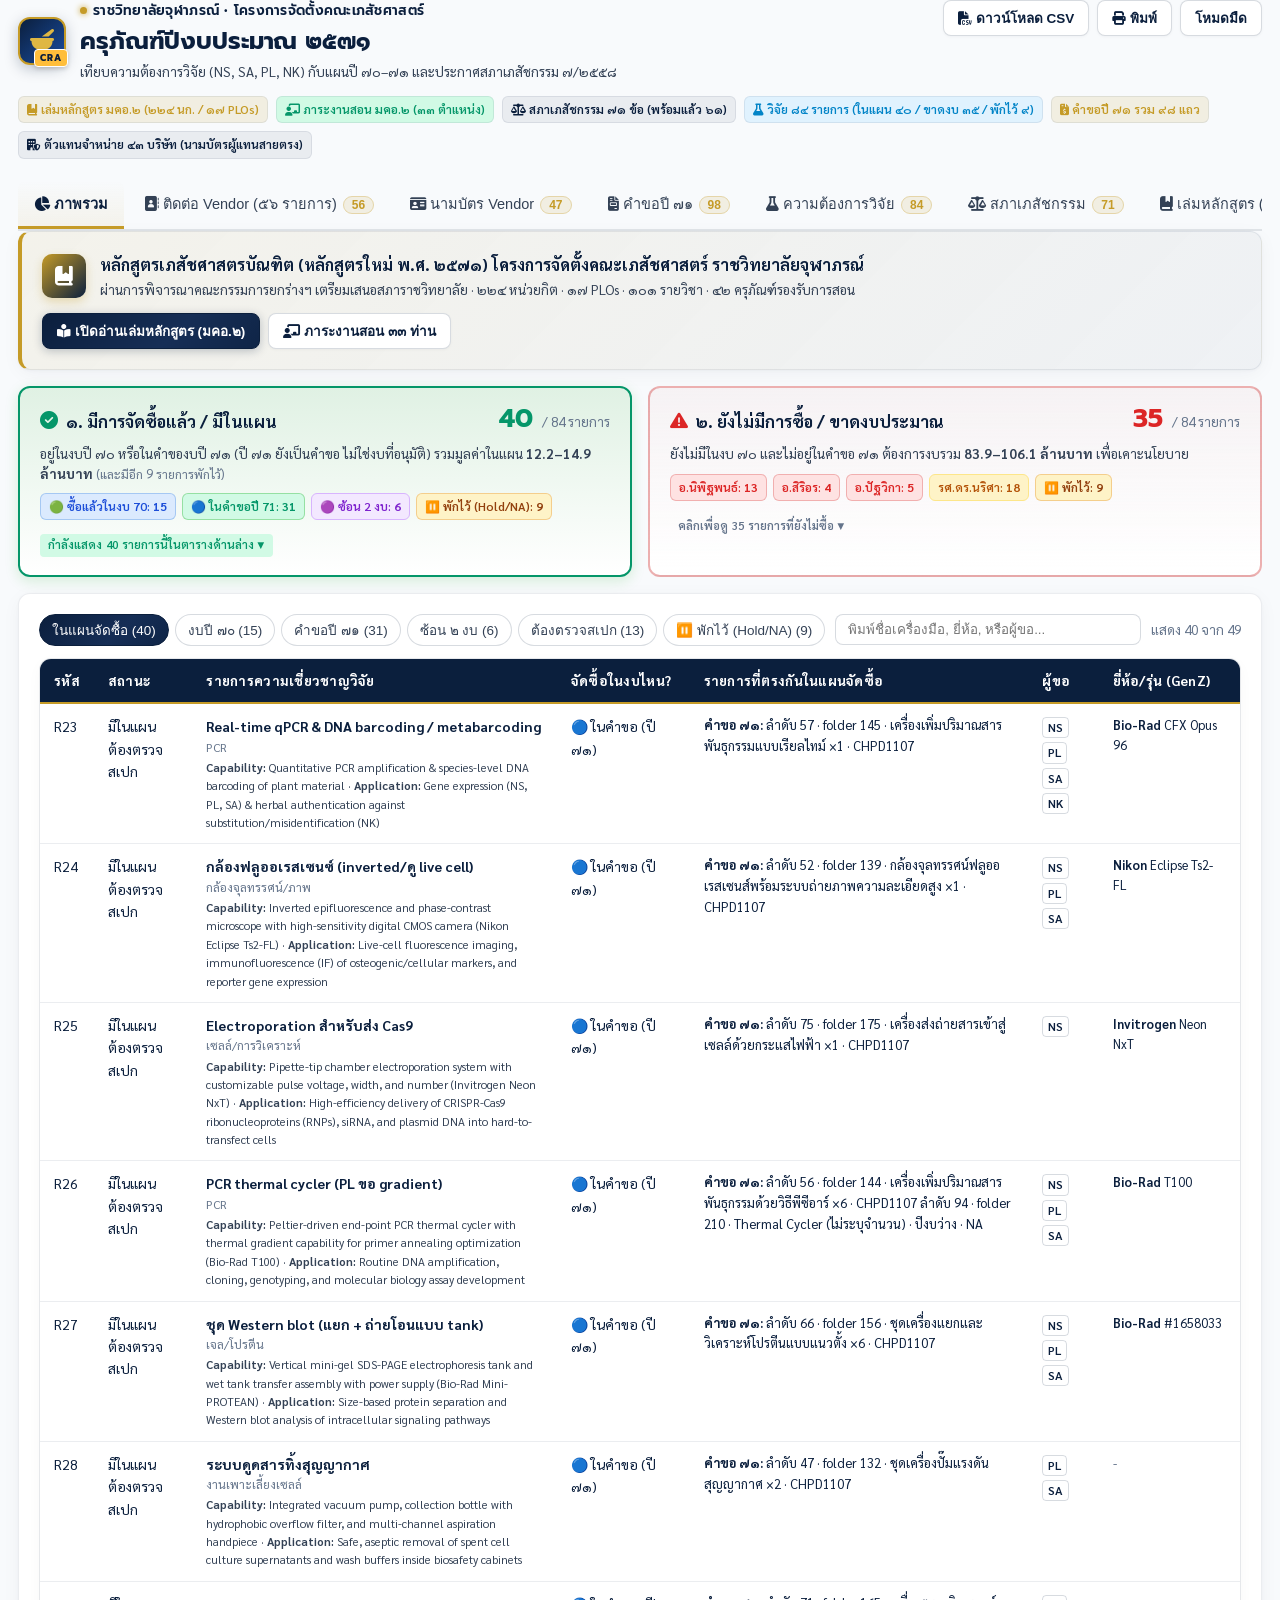
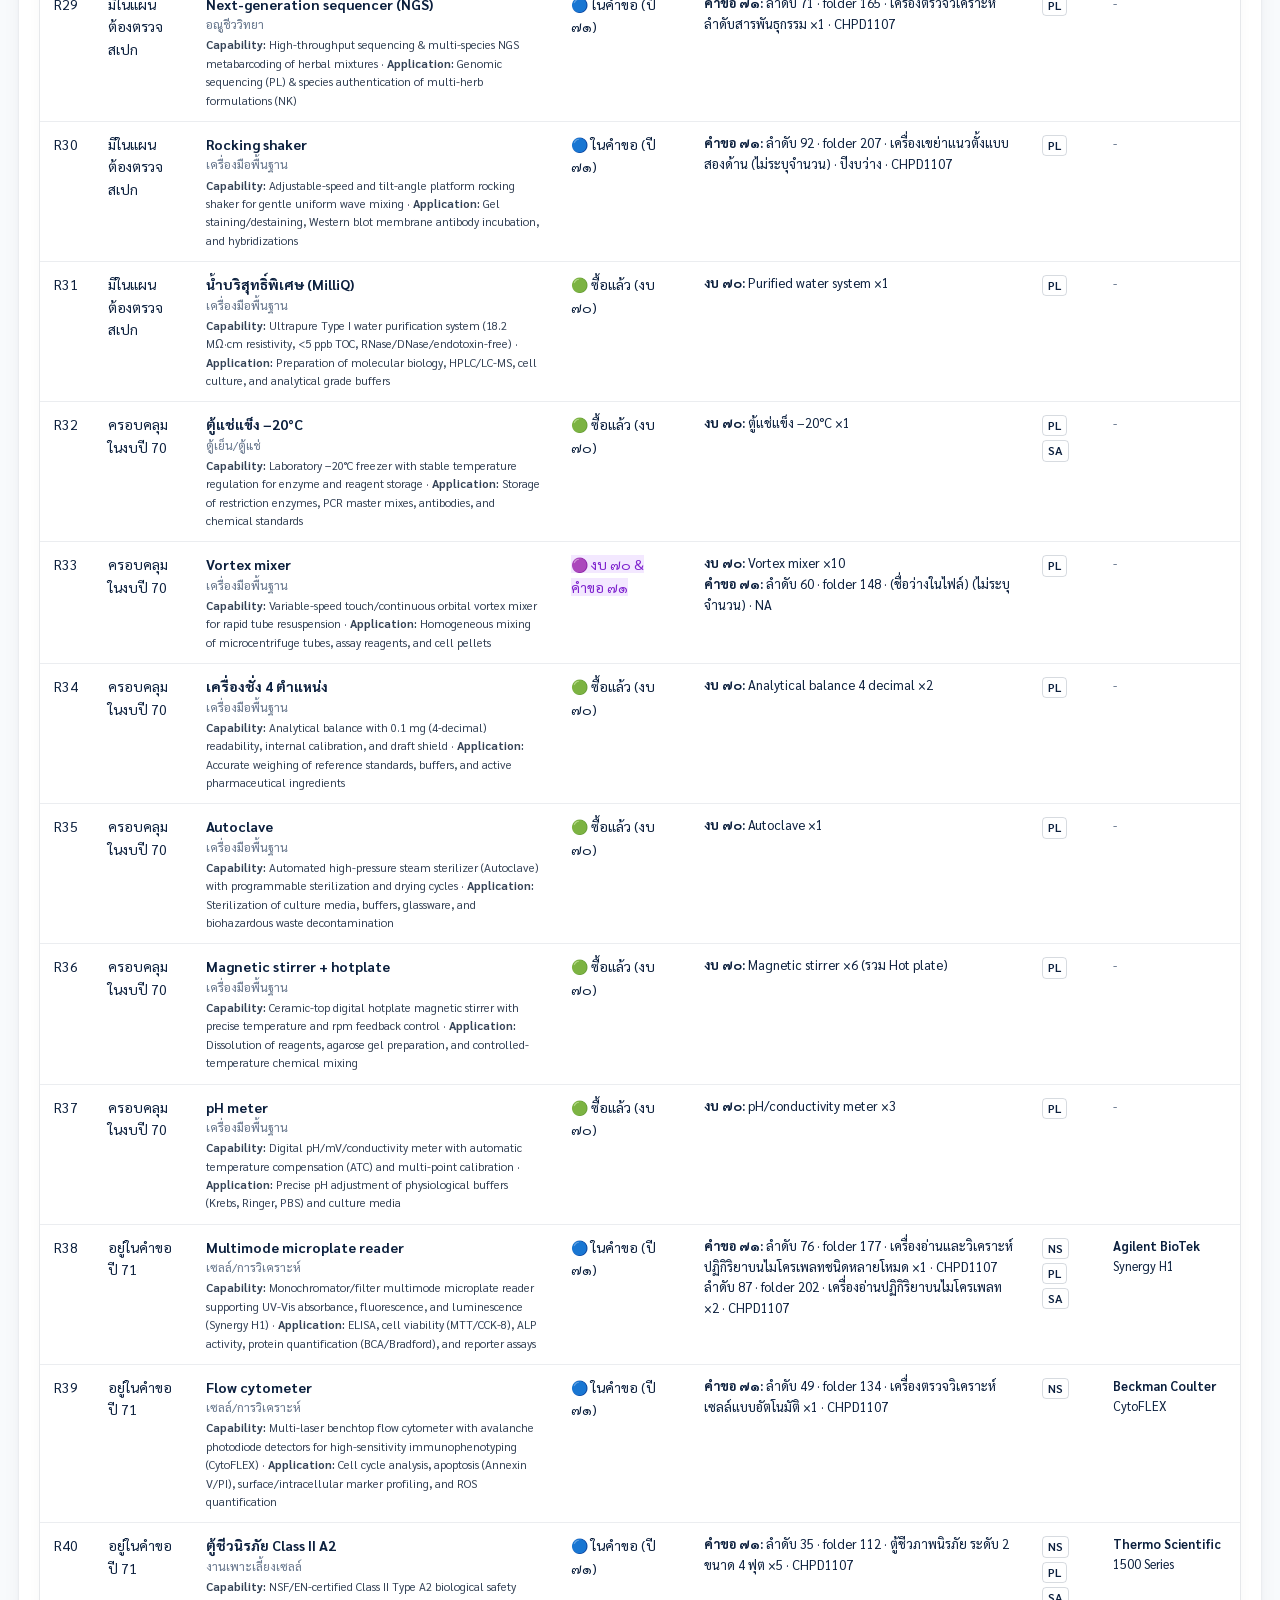
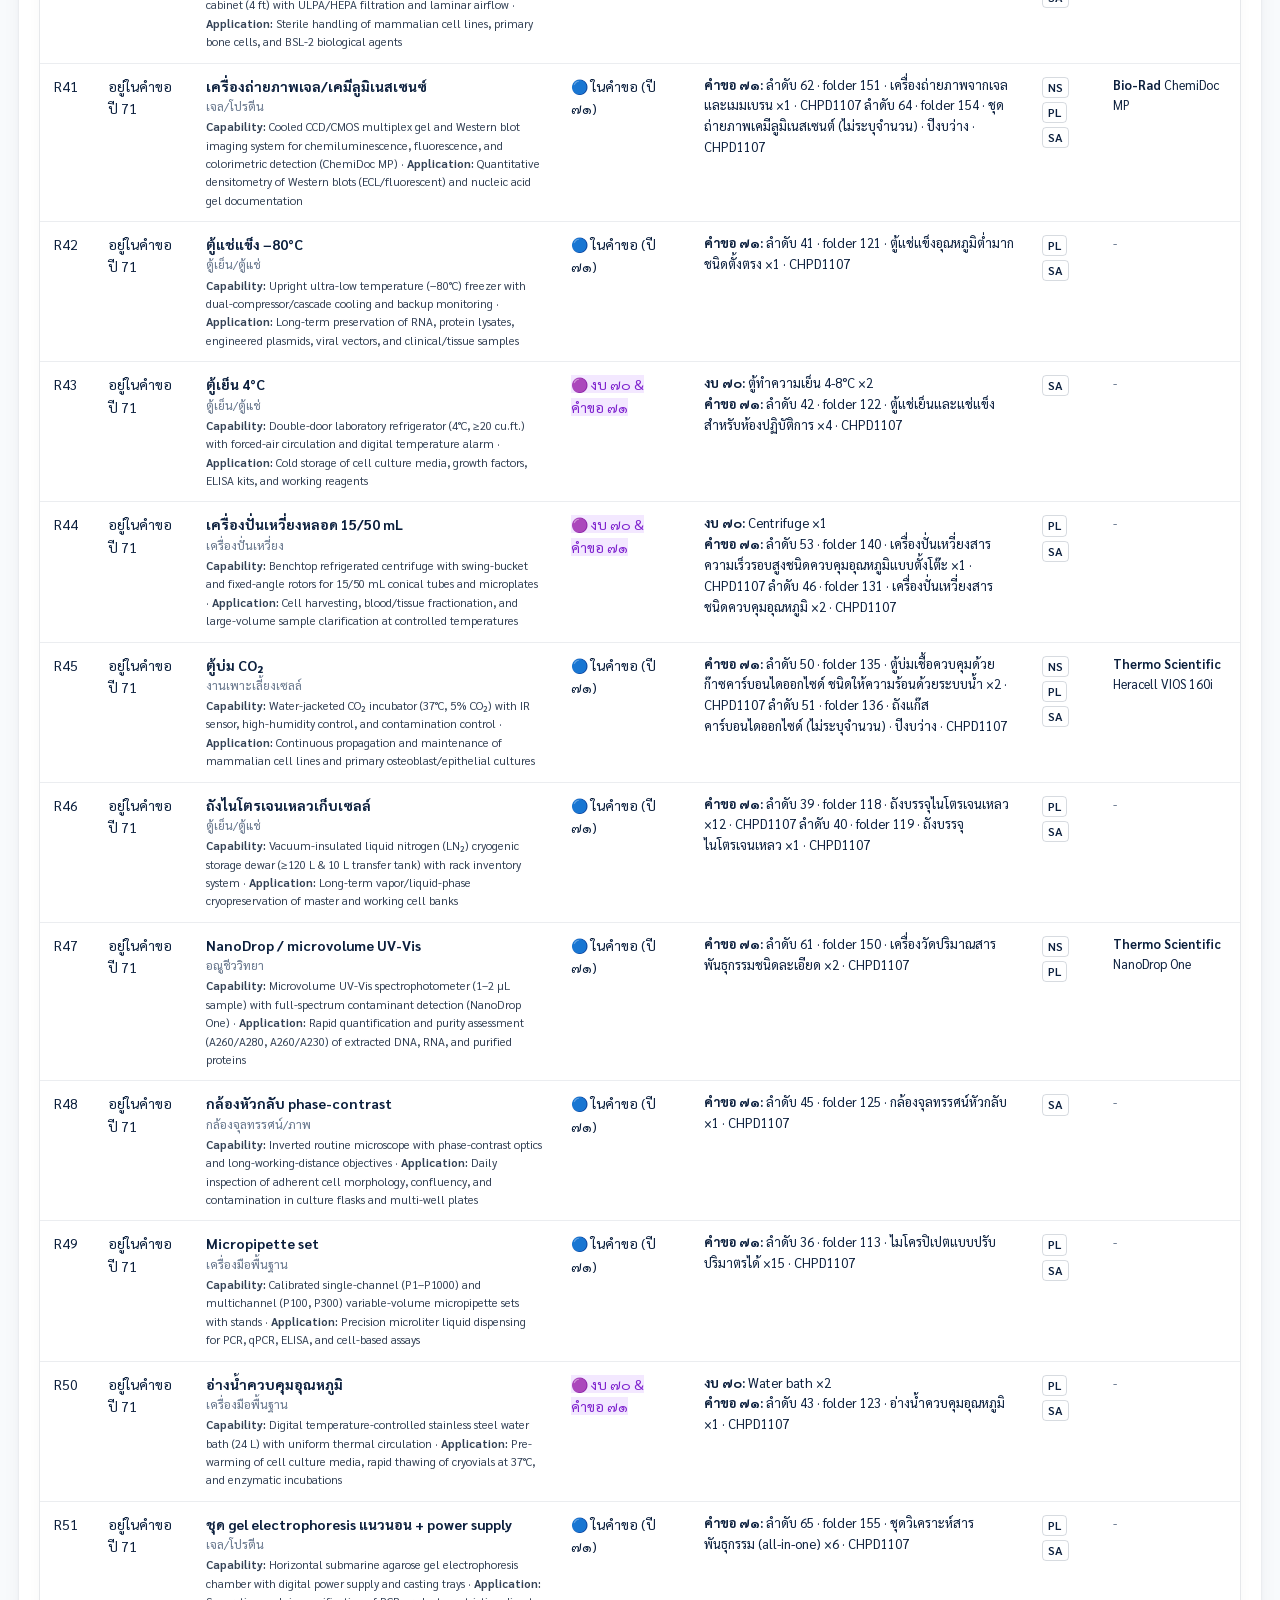
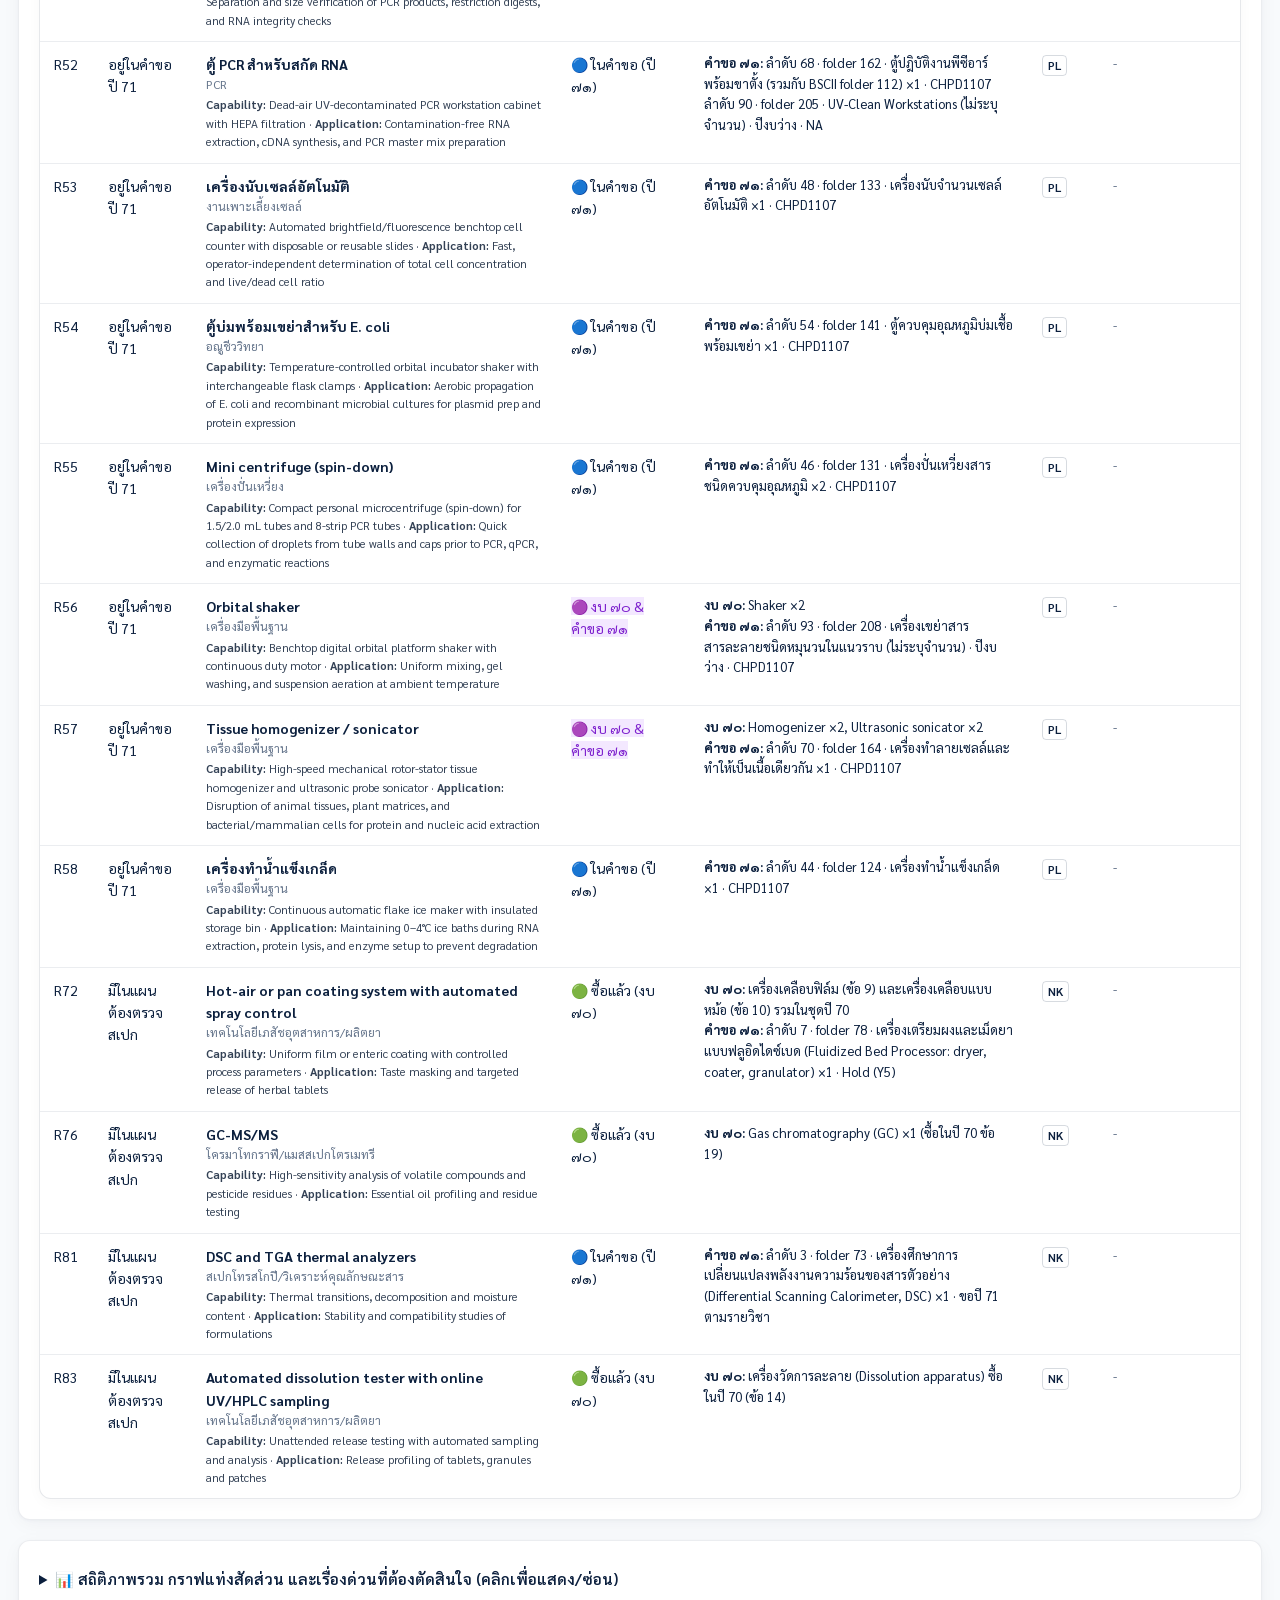
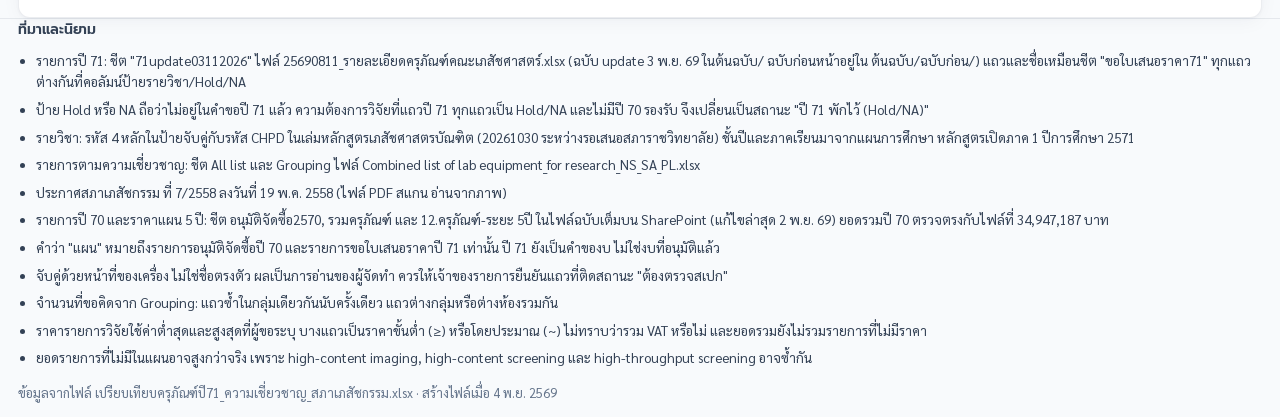
==== commit 1509badc: "feat: add dedicated Vendor Business Cards tab (#p-bizcards) and sync ข้อมูลติดต่อผู้แทนจำหน่าย_ครุภั" ====
--- a/index.html
+++ b/index.html
@@ -709,6 +709,259 @@
 .dist-match-quote { background: #e0f2fe; color: #0369a1; }
 .dist-match-alt { background: #fef3c7; color: #92400e; }
 
+/* -------------------------------------------------------------
+   PROFESSIONAL HORIZONTAL VENDOR BUSINESS CARDS (#p-bizcards)
+------------------------------------------------------------- */
+.biz-comp-tabs-wrap {
+  background: var(--surface-2);
+  border: 1px solid var(--border);
+  border-radius: 10px;
+  padding: 10px 12px;
+  margin-bottom: 16px;
+}
+.biz-comp-tabs-head {
+  display: flex;
+  justify-content: space-between;
+  align-items: center;
+  flex-wrap: wrap;
+  gap: 8px;
+  margin-bottom: 8px;
+  font-size: 12.5px;
+  font-weight: 700;
+  color: var(--text-2);
+}
+.biz-comp-tabs {
+  display: flex;
+  flex-wrap: wrap;
+  gap: 6px;
+  max-height: 155px;
+  overflow-y: auto;
+  padding: 2px;
+}
+.biz-comp-tab {
+  appearance: none;
+  border: 1px solid var(--border-strong);
+  background: var(--surface);
+  color: var(--text-2);
+  font-size: 12px;
+  font-weight: 600;
+  padding: 5px 10px;
+  border-radius: 7px;
+  cursor: pointer;
+  display: inline-flex;
+  align-items: center;
+  gap: 6px;
+  transition: all 0.15s ease;
+  line-height: 1.25;
+}
+.biz-comp-tab:hover {
+  border-color: var(--accent);
+  color: var(--text);
+  transform: translateY(-1px);
+}
+.biz-comp-tab.active {
+  background: var(--primary-navy, #0b1f3d);
+  color: #fff;
+  border-color: var(--primary-navy, #0b1f3d);
+  box-shadow: 0 2px 8px rgba(11, 31, 61, 0.22);
+}
+.biz-comp-tab.has-pdf-rep {
+  border-left: 3px solid #16a34a;
+}
+.biz-comp-tab .tab-dot {
+  width: 7px;
+  height: 7px;
+  border-radius: 50%;
+  flex-shrink: 0;
+}
+
+/* Horizontal Corporate Business Card */
+.h-bizcards-grid {
+  display: grid;
+  grid-template-columns: repeat(auto-fill, minmax(540px, 1fr));
+  gap: 20px;
+}
+@media (max-width: 640px) {
+  .h-bizcards-grid { grid-template-columns: 1fr; }
+}
+.h-bizcard {
+  position: relative;
+  display: grid;
+  grid-template-columns: 215px 1fr;
+  min-height: 255px;
+  background: var(--surface);
+  border: 1px solid var(--border-strong);
+  border-radius: 14px;
+  overflow: hidden;
+  box-shadow: 0 6px 22px rgba(11, 31, 61, 0.08);
+  transition: transform 0.2s ease, box-shadow 0.2s ease, border-color 0.2s ease;
+}
+.h-bizcard:hover {
+  transform: translateY(-2px);
+  box-shadow: 0 12px 28px rgba(11, 31, 61, 0.13);
+  border-color: var(--bc-accent, #1d4ed8);
+}
+@media (max-width: 620px) {
+  .h-bizcard { grid-template-columns: 1fr; }
+}
+.h-bizcard-left {
+  background: linear-gradient(160deg, var(--bc-primary, #0b1f3d) 0%, #091526 100%);
+  color: #fff;
+  padding: 20px 18px;
+  display: flex;
+  flex-direction: column;
+  justify-content: space-between;
+  border-right: 4px solid var(--bc-accent, #c59b27);
+  position: relative;
+}
+.h-bizcard-logo {
+  width: 58px;
+  height: 58px;
+  border-radius: 12px;
+  background: rgba(255, 255, 255, 0.1);
+  border: 1.5px solid rgba(255, 255, 255, 0.28);
+  display: flex;
+  flex-direction: column;
+  align-items: center;
+  justify-content: center;
+  font-family: var(--serif);
+  font-weight: 800;
+  font-size: 16px;
+  letter-spacing: 0.04em;
+  color: #fff;
+  box-shadow: 0 4px 12px rgba(0, 0, 0, 0.25);
+  margin-bottom: 12px;
+}
+.h-bizcard-logo span {
+  font-size: 9px;
+  font-family: var(--sans);
+  font-weight: 600;
+  color: #fde68a;
+  letter-spacing: 0.08em;
+  text-transform: uppercase;
+  margin-top: 1px;
+}
+.h-bizcard-comp-th {
+  font-family: var(--serif);
+  font-size: 14.5px;
+  font-weight: 700;
+  color: #fff;
+  line-height: 1.35;
+  margin-bottom: 4px;
+}
+.h-bizcard-comp-en {
+  font-size: 11.5px;
+  color: rgba(255, 255, 255, 0.78);
+  line-height: 1.3;
+}
+.h-bizcard-brand-tags {
+  display: flex;
+  flex-wrap: wrap;
+  gap: 4px;
+  margin-top: 10px;
+}
+.h-bizcard-brand-tag {
+  font-size: 10px;
+  font-weight: 700;
+  padding: 2px 6px;
+  border-radius: 4px;
+  background: rgba(255, 255, 255, 0.13);
+  color: #f8fafc;
+  border: 1px solid rgba(255, 255, 255, 0.18);
+}
+.h-bizcard-tax {
+  margin-top: 12px;
+  padding-top: 8px;
+  border-top: 1px solid rgba(255, 255, 255, 0.15);
+  font-size: 10.5px;
+  color: #fde68a;
+  font-family: var(--mono);
+}
+.h-bizcard-right {
+  padding: 18px 20px 14px;
+  display: flex;
+  flex-direction: column;
+  justify-content: space-between;
+  background: linear-gradient(180deg, rgba(15, 23, 42, 0.015) 0%, var(--surface) 100%);
+}
+.h-bizcard-top-row {
+  display: flex;
+  justify-content: space-between;
+  align-items: flex-start;
+  gap: 8px;
+}
+.h-bizcard-emp-name {
+  font-family: var(--serif);
+  font-size: 18.5px;
+  font-weight: 800;
+  color: var(--text);
+  line-height: 1.25;
+}
+.h-bizcard-emp-title {
+  font-size: 12.5px;
+  font-weight: 700;
+  color: var(--bc-accent, var(--accent-text));
+  margin-top: 2px;
+}
+.h-bizcard-emp-dept {
+  font-size: 11.5px;
+  color: var(--text-2);
+  margin-top: 1px;
+}
+.h-bizcard-divider {
+  height: 2px;
+  background: linear-gradient(90deg, var(--bc-accent, #1d4ed8) 0%, rgba(148, 163, 184, 0.2) 100%);
+  margin: 10px 0;
+  border: 0;
+}
+.h-bizcard-contacts {
+  display: grid;
+  grid-template-columns: 1fr 1fr;
+  gap: 7px 14px;
+  font-size: 12px;
+  color: var(--text-2);
+}
+@media (max-width: 480px) {
+  .h-bizcard-contacts { grid-template-columns: 1fr; }
+}
+.h-bizcard-citem {
+  display: flex;
+  align-items: flex-start;
+  gap: 7px;
+  line-height: 1.4;
+  word-break: break-word;
+}
+.h-bizcard-citem i {
+  color: var(--bc-accent, var(--accent));
+  width: 14px;
+  text-align: center;
+  margin-top: 2px;
+  flex-shrink: 0;
+}
+.h-bizcard-citem.full-row {
+  grid-column: 1 / -1;
+}
+.h-bizcard-guideline {
+  margin-top: 8px;
+  padding: 5px 9px;
+  border-radius: 6px;
+  background: var(--surface-2);
+  border-left: 3px solid var(--bc-accent, var(--accent));
+  font-size: 11px;
+  color: var(--muted);
+  line-height: 1.35;
+}
+.h-bizcard-actions {
+  margin-top: 10px;
+  padding-top: 8px;
+  border-top: 1px dashed var(--border);
+  display: flex;
+  flex-wrap: wrap;
+  gap: 6px;
+  align-items: center;
+  justify-content: space-between;
+}
+
 /* Optimized Desktop Front Viewing for Equipment & Vendor Matrix */
 #distMatrixWrap {
   border: 1px solid var(--border);
@@ -1295,28 +1548,28 @@
           </div>
           <div>
             <div style="font-weight:700; font-size:18px; color:var(--text); display:flex; align-items:center; gap:8px; flex-wrap:wrap;">
-              ศูนย์ข้อมูลติดต่อ Vendor & นามบัตรผู้แทนจำหน่ายสายตรง (๔๓ บริษัท · e-GP กรมบัญชีกลาง)
-              <span class="pill" style="background:#dcfce7; color:#15803d; font-size:11.5px; font-weight:700;"><i class="fa-solid fa-user-check"></i> อัปเดตชื่อ-เบอร์-อีเมลผู้แทนสายตรงจากไฟล์ ข้อมูลติดต่อ บ.pdf</span>
+              ศูนย์ข้อมูลติดต่อ Vendor & นามบัตรผู้แทนจำหน่ายสายตรง (๔๗ บริษัท · ผู้แทนติดต่อตรง ๑๕ บริษัท)
+              <span class="pill" style="background:#dcfce7; color:#15803d; font-size:11.5px; font-weight:700;"><i class="fa-solid fa-user-check"></i> อัปเดตจากไฟล์ ข้อมูลติดต่อผู้แทนจำหน่าย_ครุภัณฑ์ปี71.docx</span>
               <span class="pill" style="background:#e0f2fe; color:#0369a1; font-size:11.5px; font-weight:700;"><i class="fa-solid fa-landmark"></i> กรมบัญชีกลาง e-GP & UNSPSC</span>
             </div>
             <div style="font-size:13.5px; color:var(--text-2); margin-top:3px;">
-              รวบรวมข้อมูลตามไฟล์ <b>"ลำดับครุภัณฑ์ ขอรายชื่อ vendor" (๕๖ รายการหลัก)</b> และ <b>"ข้อมูลติดต่อ บ.pdf" (ผู้แทนสายตรง ๑๐ บริษัทหลัก)</b> พร้อมนามบัตรผู้แทนจำหน่ายแต่ละบริษัทครบทั้ง ๔๓ บริษัท, เลขผู้เสียภาษี ๑๓ หลัก (Tax ID), และปุ่มโทรออก/คัดลอกข้อมูลติดต่อได้ในคลิกเดียว
+              บูรณาการข้อมูลผู้แทนขายสายตรง <b>๑๕ บริษัท</b> (๑. จากไฟล์ <b>"ข้อมูลติดต่อ บ.pdf" ๑๐ บริษัท</b> และ ๒. จาก <b>"อีเมลใบเสนอราคา CRA Outlook ก.ย.–ต.ค. ๒๕๖๙" ๕ บริษัท</b>) พร้อมนามบัตรองค์กรแนวนอนครบทั้ง ๔๗ บริษัทในแท็บ <a href="#bizcards" onclick="show('bizcards'); return false;" style="color:var(--accent-text); font-weight:700;">นามบัตร Vendor</a>
             </div>
           </div>
         </div>
         <div style="display:flex; gap:8px; flex-wrap:wrap;">
-          <a href="ลำดับครุภัณฑ์_พร้อมรายชื่อVendorและข้อมูลติดต่อ_ปี71.docx" download class="btn btn-primary" style="text-decoration:none; background:#0b1f3d; border-color:#0b1f3d; display:inline-flex; align-items:center; gap:6px;">
+          <a href="ข้อมูลติดต่อผู้แทนจำหน่าย_ครุภัณฑ์ปี71.docx" download class="btn btn-primary" style="text-decoration:none; background:#15803d; border-color:#15803d; display:inline-flex; align-items:center; gap:6px;">
+            <i class="fa-solid fa-file-word"></i> ข้อมูลติดต่อผู้แทน ๑๕ บ. (.docx)
+          </a>
+          <a href="ลำดับครุภัณฑ์_พร้อมรายชื่อVendorและข้อมูลติดต่อ_ปี71.docx" download class="btn" style="text-decoration:none; background:#0b1f3d; color:#fff; border-color:#0b1f3d; display:inline-flex; align-items:center; gap:6px;">
             <i class="fa-solid fa-file-word"></i> ตาราง ๕๖ รายการ (.docx)
           </a>
           <a href="ทำเนียบนามบัตร_Vendor_ครุภัณฑ์ปี71_สำหรับงานพัสดุ.docx" download class="btn" style="text-decoration:none; background:#b45309; color:#fff; border-color:#b45309; display:inline-flex; align-items:center; gap:6px;">
-            <i class="fa-solid fa-id-card"></i> นามบัตรพัสดุ ๔๓ บริษัท (.docx)
+            <i class="fa-solid fa-id-card"></i> นามบัตรพัสดุ (.docx)
           </a>
-          <a href="ลำดับครุภัณฑ์_พร้อมรายชื่อVendorและข้อมูลติดต่อ_ปี71.xlsx" download class="btn" style="text-decoration:none; display:inline-flex; align-items:center; gap:6px;">
-            <i class="fa-solid fa-file-excel"></i> ๕๖ รายการ (.xlsx)
-          </a>
-          <a href="ทำเนียบตัวแทนจำหน่ายครุภัณฑ์_ประเทศไทย.xlsx" download class="btn" style="text-decoration:none; display:inline-flex; align-items:center; gap:6px;">
-            <i class="fa-solid fa-building"></i> ทำเนียบ Vendor (.xlsx)
-          </a>
+          <button class="btn" onclick="show('bizcards')" style="border-color:var(--accent); color:var(--accent-text); font-weight:700;">
+            <i class="fa-solid fa-id-card"></i> เปิดแท็บนามบัตร Vendor (๔๗ บ.)
+          </button>
         </div>
       </div>
     </div>
@@ -1324,16 +1577,16 @@
     <!-- 4 KPI Metrics -->
     <div class="grid g4" id="distKpis"></div>
 
-    <!-- Quick Direct Rep Cards from ข้อมูลติดต่อ บ.pdf -->
+    <!-- Quick Direct Rep Cards from ข้อมูลติดต่อผู้แทนจำหน่าย_ครุภัณฑ์ปี71.docx -->
     <div class="card" style="margin-top:16px; border-left:4px solid #16a34a; background:linear-gradient(135deg, rgba(22,163,74,0.05) 0%, rgba(11,31,61,0.02) 100%);">
       <div class="card-head" style="margin-bottom:10px;">
         <div>
-          <div class="eyebrow" style="color:#15803d;"><i class="fa-solid fa-id-card-clip"></i> DIRECT SALES REPRESENTATIVES · ข้อมูลผู้แทนจำหน่ายสายตรงจากไฟล์ "ข้อมูลติดต่อ บ.pdf" (๑๐ บริษัท · ๒๙ รายการอ้างอิง)</div>
-          <h2 style="font-size:17px; margin-top:2px;">ด่วน! นามบัตรผู้แทนขายสายตรง ๑๐ บริษัทหลัก (โทรตรง / ส่งอีเมล / คัดลอกเบอร์ได้ทันที)</h2>
+          <div class="eyebrow" style="color:#15803d;"><i class="fa-solid fa-id-card-clip"></i> DIRECT SALES REPRESENTATIVES · ข้อมูลผู้แทนจำหน่ายครุภัณฑ์ปี ๗๑ (อัปเดตล่าสุด ๑๕ บริษัท: ข้อมูลติดต่อ บ.pdf ๑๐ บริษัท + อีเมลใบเสนอราคา CRA ๕ บริษัท)</div>
+          <h2 style="font-size:17px; margin-top:2px;">ด่วน! รายชื่อผู้แทนขายสายตรง ๑๕ บริษัทหลัก (โทรตรง / ส่งอีเมล / เปิดนามบัตรรายบริษัทได้ทันที)</h2>
         </div>
         <div style="display:flex; gap:8px; flex-wrap:wrap;">
-          <button class="btn btn-sm" onclick="window.switchToBizCardsView && window.switchToBizCardsView('reps')" style="background:#15803d; color:#fff; border-color:#15803d; font-weight:600;"><i class="fa-solid fa-address-card"></i> เปิดมุมมองนามบัตรผู้แทนสายตรง (๑๐ ใบ)</button>
-          <button class="btn btn-sm" onclick="window.switchToBizCardsView && window.switchToBizCardsView('all')" style="border-color:var(--accent); color:var(--accent-text); font-weight:600;"><i class="fa-solid fa-id-card"></i> ดูนามบัตรครบทั้ง ๔๓ บริษัท</button>
+          <button class="btn btn-sm" onclick="window.openVendorBizCardTab && window.openVendorBizCardTab(null, 'reps')" style="background:#15803d; color:#fff; border-color:#15803d; font-weight:600;"><i class="fa-solid fa-address-card"></i> เปิดแท็บนามบัตรผู้แทนสายตรง (๑๕ บ.)</button>
+          <button class="btn btn-sm" onclick="window.openVendorBizCardTab && window.openVendorBizCardTab(null, 'all')" style="border-color:var(--accent); color:var(--accent-text); font-weight:600;"><i class="fa-solid fa-id-card"></i> ดูนามบัตรแนวนอนครบ ๔๗ บริษัท</button>
         </div>
       </div>
       <div id="directRepQuickGrid" style="display:grid; grid-template-columns:repeat(auto-fill, minmax(245px, 1fr)); gap:10px;"></div>
@@ -1377,6 +1630,89 @@
     </div>
   </section>
 
+  <!-- bizcards (Dedicated Vendor Business Cards Tab) -->
+  <section class="panel" id="p-bizcards" role="tabpanel" hidden>
+    <!-- Executive Banner -->
+    <div class="card" style="margin-bottom:16px; background:linear-gradient(135deg, rgba(11,31,61,0.05) 0%, rgba(197,155,39,0.09) 100%); border-left:4px solid var(--gold);">
+      <div style="display:flex; justify-content:space-between; align-items:center; flex-wrap:wrap; gap:14px;">
+        <div style="display:flex; align-items:center; gap:14px;">
+          <div style="width:50px; height:50px; border-radius:12px; background:linear-gradient(135deg, #0b1f3d, #1e3a8a); color:#ffbe3b; display:flex; align-items:center; justify-content:center; font-size:23px; box-shadow:0 4px 12px rgba(11,31,61,0.25); flex-shrink:0;">
+            <i class="fa-solid fa-id-card"></i>
+          </div>
+          <div>
+            <div style="font-weight:700; font-size:18px; color:var(--text); display:flex; align-items:center; gap:8px; flex-wrap:wrap;">
+              ทำเนียบนามบัตรผู้แทนจำหน่าย (Vendor Corporate Business Cards · ๔๗ บริษัท)
+              <span class="pill" style="background:#dcfce7; color:#15803d; font-size:11.5px; font-weight:700;"><i class="fa-solid fa-check-double"></i> อัปเดตจาก ข้อมูลติดต่อผู้แทนจำหน่าย_ครุภัณฑ์ปี71.docx (๑๕ บ. สายตรง)</span>
+            </div>
+            <div style="font-size:13px; color:var(--text-2); margin-top:3px;">
+              ออกแบบตามมาตรฐานนามบัตรองค์กรแนวนอนที่มีลำดับชั้นชัดเจน: <b>โลโก้และอัตลักษณ์แบรนด์ · ชื่อพนักงาน/ผู้แทน · ตำแหน่งงาน · แผนก · หมายเลขโทรศัพท์สายตรง/สำนักงาน · อีเมล · ที่อยู่สำนักงาน และเลขผู้เสียภาษี ๑๓ หลัก (e-GP)</b>
+            </div>
+          </div>
+        </div>
+        <div style="display:flex; gap:8px; flex-wrap:wrap;">
+          <a href="ข้อมูลติดต่อผู้แทนจำหน่าย_ครุภัณฑ์ปี71.docx" download class="btn btn-primary" style="text-decoration:none; background:#15803d; border-color:#15803d; display:inline-flex; align-items:center; gap:6px;">
+            <i class="fa-solid fa-file-word"></i> ข้อมูลติดต่อผู้แทน ๑๕ บ. (.docx)
+          </a>
+          <a href="ทำเนียบนามบัตร_Vendor_ครุภัณฑ์ปี71_สำหรับงานพัสดุ.docx" download class="btn" style="text-decoration:none; background:#0b1f3d; color:#fff; border-color:#0b1f3d; display:inline-flex; align-items:center; gap:6px;">
+            <i class="fa-solid fa-file-word"></i> นามบัตรพัสดุ (.docx)
+          </a>
+          <a href="นามบัตร_Vendor_ทุกบริษัท_ครุภัณฑ์ปี71.docx" download class="btn" style="text-decoration:none; background:#b45309; color:#fff; border-color:#b45309; display:inline-flex; align-items:center; gap:6px;">
+            <i class="fa-solid fa-address-card"></i> นามบัตรทุกบริษัท (.docx)
+          </a>
+          <button class="btn" onclick="window.print()"><i class="fa-solid fa-print"></i> พิมพ์นามบัตร / PDF</button>
+        </div>
+      </div>
+    </div>
+
+    <!-- 4 KPI Cards -->
+    <div class="grid g4" id="bizKpis" style="margin-bottom:16px;"></div>
+
+    <!-- Summary Reference Box from ข้อมูลติดต่อผู้แทนจำหน่าย_ครุภัณฑ์ปี71.docx -->
+    <div class="card" id="bizDocxSummaryCard" style="margin-bottom:16px; border-left:4px solid #16a34a;">
+      <div class="card-head" style="margin-bottom:10px;">
+        <div>
+          <div class="eyebrow" style="color:#15803d;"><i class="fa-solid fa-table-list"></i> ตารางสรุปข้อมูลติดต่อผู้แทนจำหน่ายครุภัณฑ์ปี ๗๑ (จากไฟล์ ข้อมูลติดต่อผู้แทนจำหน่าย_ครุภัณฑ์ปี71.docx)</div>
+          <h2 style="font-size:16.5px; margin-top:2px;">๑. ผู้แทนจากไฟล์ “ข้อมูลติดต่อ บ.pdf” (๑๐ บริษัท) & ๒. ผู้แทนจากอีเมลใบเสนอราคา CRA Outlook (๕ บริษัท)</h2>
+        </div>
+        <button class="btn btn-sm" id="btnToggleDocxSummary" onclick="const b=document.getElementById('bizDocxSummaryBody'); b.hidden=!b.hidden; this.innerHTML=b.hidden?'<i class=\'fa-solid fa-chevron-down\'></i> แสดงตารางสรุป ๑๕ บริษัท':'<i class=\'fa-solid fa-chevron-up\'></i> พับตารางสรุป';"><i class="fa-solid fa-chevron-up"></i> พับตารางสรุป</button>
+      </div>
+      <div id="bizDocxSummaryBody"></div>
+    </div>
+
+    <!-- Filter & Per-Company Tab Selector Card -->
+    <div class="card" style="margin-bottom:16px;">
+      <!-- Row 1: Category & Rep Source Filter Chips -->
+      <div style="display:flex; justify-content:space-between; align-items:center; flex-wrap:wrap; gap:10px; margin-bottom:12px; padding-bottom:12px; border-bottom:1px solid var(--border);">
+        <div class="chips" id="bizCategoryChips"></div>
+        <div style="display:flex; gap:6px; align-items:center;">
+          <button class="btn btn-sm btn-primary" id="btnBizModeGrid"><i class="fa-solid fa-grip"></i> แสดงนามบัตรแนวนอนทั้งหมด</button>
+          <button class="btn btn-sm" id="btnBizModeSingle"><i class="fa-solid fa-window-maximize"></i> ดูนามบัตรรายบริษัท (พร้อมรายการครุภัณฑ์)</button>
+        </div>
+      </div>
+
+      <!-- Row 2: Search Box -->
+      <div style="display:flex; justify-content:space-between; align-items:center; flex-wrap:wrap; gap:12px; margin-bottom:12px;">
+        <div style="position:relative; flex:1; min-width:260px; max-width:560px;">
+          <i class="fa-solid fa-magnifying-glass" style="position:absolute; left:12px; top:50%; transform:translateY(-50%); color:var(--muted); font-size:13px;"></i>
+          <input class="search" id="bizSearch" type="search" placeholder="ค้นหาชื่อพนักงาน (นวพร, สุพรรณิกา, ฐานิษ, วรรณวนัช...), ชื่อบริษัท, แผนก, เบอร์โทร, อีเมล, แบรนด์..." style="width:100%; padding-left:34px;">
+        </div>
+        <span class="count" id="bizCount" style="font-weight:700; color:var(--text-2);"></span>
+      </div>
+
+      <!-- Row 3: Individual Company Tabs (แท็บนามบัตรสำหรับแต่ละบริษัท) -->
+      <div class="biz-comp-tabs-wrap">
+        <div class="biz-comp-tabs-head">
+          <span><i class="fa-solid fa-folder-tree" style="color:var(--accent);"></i> แท็บเลือกนามบัตรรายบริษัท (คลิกที่ชื่อบริษัทเพื่อดูนามบัตรและรายการครุภัณฑ์ของบริษัทนั้นโดยเฉพาะ):</span>
+          <span style="font-size:11.5px; color:var(--muted);"><span style="display:inline-block; width:8px; height:8px; border-radius:50%; background:#16a34a; margin-right:4px;"></span>สีเขียว = มีชื่อผู้แทนจากไฟล์ ข้อมูลติดต่อ บ.pdf · <span style="display:inline-block; width:8px; height:8px; border-radius:50%; background:#0284c7; margin-right:4px;"></span>สีฟ้า = มีผู้แทนจากใบเสนอราคา CRA</span>
+        </div>
+        <div class="biz-comp-tabs" id="bizCompanyTabs"></div>
+      </div>
+
+      <!-- Stage for Horizontal Business Cards -->
+      <div id="bizCardsStage"></div>
+    </div>
+  </section>
+
   <!-- canva -->
   <section class="panel" id="p-canva" role="tabpanel" hidden>
     <div class="card">
@@ -1409,7 +1745,7 @@
 <div class="tip" id="tip" role="tooltip"></div>
 
 <script>
-const D = {"generated_at":"สร้างไฟล์เมื่อ 4 พ.ย. 2569 ตัวเลขในหน้านี้คำนวณจากชีตรายละเอียด ปรับสถานะในชีตแล้วยอดจะเปลี่ยนตาม","title":"เปรียบเทียบครุภัณฑ์คณะเภสัชศาสตร์: ปี 71, รายการตามความเชี่ยวชาญ และประกาศสภาเภสัชกรรม 7/2558","metrics":{"research_total":{"count":84,"min":96822597.5992,"max":121734808.35260001},"in_plan":{"count":40,"min":12198709.2837,"max":14886551.4951},"no_plan":{"count":35,"min":83896625.2269,"max":106120993.7689},"held":{"count":9,"min":727263.0886,"max":727263.0886},"y71_tags":{"course":59,"hold":29,"na":7,"fy70":2,"unknown":1},"in_y70":15,"in_y71":31,"in_both":6,"by_status":{"ตรงกับปี 71":{"count":21,"min":9390547.2354,"max":11527308.7084},"ครอบคลุมแล้วในปี 70":{"count":6,"min":314237.6171,"max":314237.6171},"มีในแผน แต่ต้องตรวจสเปก":{"count":13,"min":2493924.4312,"max":3045005.1696},"ปี 71 พักไว้ (Hold/NA)":{"count":9,"min":727263.0886,"max":727263.0886},"ไม่มีในแผน":{"count":35,"min":83896625.2269,"max":106120993.7689}},"needs_by_user":{"NS":25,"SA":23,"PL":40,"NK":29},"no_plan_by_user":{"NS":13,"SA":4,"PL":5,"NK":18},"status_by_user":{"ตรงกับปี 71":{"NS":6,"SA":12,"PL":18,"NK":0},"ครอบคลุมแล้วในปี 70":{"NS":0,"SA":1,"PL":6,"NK":0},"มีในแผน แต่ต้องตรวจสเปก":{"NS":5,"SA":5,"PL":8,"NK":5},"ปี 71 พักไว้ (Hold/NA)":{"NS":1,"SA":1,"PL":3,"NK":6},"ไม่มีในแผน":{"NS":13,"SA":4,"PL":5,"NK":18}},"council_total":71,"council_status":{"ซื้อในปี 70":{"count":51,"value":32421487,"clauses":[2,3,4,5,7,8,11,12,13,14,16,17,18,19,22,23,25,26,28,29,30,31,32,33,34,35,38,43,45,46,47,48,49,50,52,53,54,56,57,58,59,60,61,64,65,66,68,69,70,71,72]},"รวมในชุดปี 70":{"count":10,"value":0,"clauses":[1,9,10,15,21,27,39,55,67,73]},"งบดำเนินการ":{"count":8,"value":0,"clauses":[6,20,24,36,37,44,51,62]},"ปี 71":{"count":0,"value":0,"clauses":[]},"ปี 71 แต่ถูก Hold":{"count":1,"value":0,"clauses":[74]},"ยังไม่มีแหล่งงบชัดเจน":{"count":1,"value":0,"clauses":[63]}},"council_y70":61,"y71_rows":98,"y71_matched":47,"y71_noted":26,"y71_groups":[["ตรงกับความต้องการวิจัย",40],["เภสัชอุตสาหการ/ผลิตยา",28],["เคมีวิเคราะห์/คุณลักษณะสาร",9],["ชีววิทยาโมเลกุล/ชีววัตถุ",9],["บริบาล/ทักษะคลินิก",6],["ซอฟต์แวร์",3],["ห้องปฏิบัติการทั่วไป",2],["จุลชีววิทยา",1]],"issues_by_priority":{"สูง":7,"กลาง":10,"ต่ำ":1},"ns_specs_count":26,"ns_specs_min":108804167.0,"ns_specs_max":127674167.0,"enriched_ns":25,"enriched_sa":23,"courses_tagged":8,"lab_gap":2},"notes":["รายการปี 71: ชีต \"71update03112026\" ไฟล์ 25690811_รายละเอียดครุภัณฑ์คณะเภสัชศาสตร์.xlsx (ฉบับ update 3 พ.ย. 69 ในต้นฉบับ/ ฉบับก่อนหน้าอยู่ใน ต้นฉบับ/ฉบับก่อน/) แถวและชื่อเหมือนชีต \"ขอใบเสนอราคา71\" ทุกแถว ต่างกันที่คอลัมน์ป้ายรายวิชา/Hold/NA","ป้าย Hold หรือ NA ถือว่าไม่อยู่ในคำขอปี 71 แล้ว ความต้องการวิจัยที่แถวปี 71 ทุกแถวเป็น Hold/NA และไม่มีปี 70 รองรับ จึงเปลี่ยนเป็นสถานะ \"ปี 71 พักไว้ (Hold/NA)\"","รายวิชา: รหัส 4 หลักในป้ายจับคู่กับรหัส CHPD ในเล่มหลักสูตรเภสัชศาสตรบัณฑิต (20261030 ระหว่างรอเสนอสภาราชวิทยาลัย) ชั้นปีและภาคเรียนมาจากแผนการศึกษา หลักสูตรเปิดภาค 1 ปีการศึกษา 2571","รายการตามความเชี่ยวชาญ: ชีต All list และ Grouping ไฟล์ Combined list of lab equipment_for research_NS_SA_PL.xlsx","ประกาศสภาเภสัชกรรม ที่ 7/2558 ลงวันที่ 19 พ.ค. 2558 (ไฟล์ PDF สแกน อ่านจากภาพ)","รายการปี 70 และราคาแผน 5 ปี: ชีต อนุมัติจัดซื้อ2570, รวมครุภัณฑ์ และ 12.ครุภัณฑ์-ระยะ 5ปี ในไฟล์ฉบับเต็มบน SharePoint (แก้ไขล่าสุด 2 พ.ย. 69) ยอดรวมปี 70 ตรวจตรงกับไฟล์ที่ 34,947,187 บาท","คำว่า \"แผน\" หมายถึงรายการอนุมัติจัดซื้อปี 70 และรายการขอใบเสนอราคาปี 71 เท่านั้น ปี 71 ยังเป็นคำของบ ไม่ใช่งบที่อนุมัติแล้ว","จับคู่ด้วยหน้าที่ของเครื่อง ไม่ใช่ชื่อตรงตัว ผลเป็นการอ่านของผู้จัดทำ ควรให้เจ้าของรายการยืนยันแถวที่ติดสถานะ \"ต้องตรวจสเปก\"","จำนวนที่ขอคิดจาก Grouping: แถวซ้ำในกลุ่มเดียวกันนับครั้งเดียว แถวต่างกลุ่มหรือต่างห้องรวมกัน","ราคารายการวิจัยใช้ค่าต่ำสุดและสูงสุดที่ผู้ขอระบุ บางแถวเป็นราคาขั้นต่ำ (≥) หรือโดยประมาณ (~) ไม่ทราบว่ารวม VAT หรือไม่ และยอดรวมยังไม่รวมรายการที่ไม่มีราคา","ยอดรายการที่ไม่มีในแผนอาจสูงกว่าจริง เพราะ high-content imaging, high-content screening และ high-throughput screening อาจซ้ำกัน"],"canva_url":"https://www.canva.com/design/DAHZ1UIFJBs/view","canva_edit_url":"https://www.canva.com/d/TS0AGFphe0VqtDn","infographics":[{"name":"01_ปก","file":"infographic/01_ปก.png"},{"name":"02_ตัวเลขสำคัญ","file":"infographic/02_ตัวเลขสำคัญ.png"},{"name":"03_ความต้องการวิจัยเทียบแผน","file":"infographic/03_ความต้องการวิจัยเทียบแผน.png"},{"name":"04_รายการไม่มีในแผน","file":"infographic/04_รายการไม่มีในแผน.png"},{"name":"05_ประกาศสภาฯ","file":"infographic/05_ประกาศสภาฯ.png"},{"name":"06_เรื่องที่ต้องตัดสินใจ","file":"infographic/06_เรื่องที่ต้องตัดสินใจ.png"},{"name":"07_ขั้นต่อไป","file":"infographic/07_ขั้นต่อไป.png"}],"infographic_pptx":"infographic/คำของบครุภัณฑ์2571_Canva.pptx","research":[{"id":"R01","status":"ไม่มีในแผน","plan_year":"ไม่มี","group":"กล้องจุลทรรศน์/ภาพ","name":"High-content imaging/screening (Cell-based bioassay)","users":"NS, PL, NK","user_list":["NS","PL","NK"],"need_qty":null,"plan_qty":0,"qty_compare":"ผู้ขอยังไม่ระบุจำนวน","min_price":15000000.0,"max_price":25500000.0,"y71_desc":null,"y70_desc":null,"council_clause":null,"plan_5y_price":null,"note":"รวม 4 แถวที่ซ้ำความหมาย (PL 1, NS 2, NK 1: Cell-based bioassay platform / high-content screening สำหรับยืนยันฤทธิ์ชีวภาพของสารสกัดสมุนไพร)","user_prices":"NS: ~17,500,000; NS: 15,000,000–25,500,000","in_y70":false,"in_y71":false,"courses":[],"ns_specs":[{"name_en":"High-content imaging system","brand":"PerkinElmer (Revvity)","model":"Operetta CLS","slide_price":"~17,500,000","slide_no":10},{"name_en":"High-content screening system","brand":"Molecular Devices","model":"ImageXpress HCS.ai","slide_price":"15,000,000–25,500,000","slide_no":10}],"sa_phasing":[],"capability":"Automated, multi-well measurement of biological activity & high-content cellular imaging","application":"Confirms bioactivity of standardized herbal extracts/fractions (NK) & high-content cell screening (NS, PL)"},{"id":"R02","status":"ไม่มีในแผน","plan_year":"ไม่มี","group":"กล้องจุลทรรศน์/ภาพ","name":"High-throughput cellular screening","users":"NS","user_list":["NS"],"need_qty":null,"plan_qty":0,"qty_compare":"ผู้ขอยังไม่ระบุจำนวน","min_price":20000000.0,"max_price":20000000.0,"y71_desc":null,"y70_desc":null,"council_clause":null,"plan_5y_price":null,"note":"ตรวจกับ NS ว่าซ้ำกับ high-content screening หรือไม่","user_prices":"NS: 20,000,000","in_y70":false,"in_y71":false,"courses":[],"ns_specs":[{"name_en":"High-throughput cellular screening","brand":"Molecular Devices","model":"FLIPR Penta","slide_price":"20,000,000","slide_no":10}],"sa_phasing":[],"capability":"High-speed kinetic fluorescence/luminescence screening across 96/384-well plates with automated liquid handling (FLIPR Penta)","application":"High-throughput intracellular Ca²⁺ flux, membrane potential, and GPCR/ion-channel drug discovery assays"},{"id":"R03","status":"ไม่มีในแผน","plan_year":"ไม่มี","group":"ไฟฟ้าสรีรวิทยา (NS)","name":"Patch-clamp system","users":"NS","user_list":["NS"],"need_qty":null,"plan_qty":0,"qty_compare":"ผู้ขอยังไม่ระบุจำนวน","min_price":14000000.0,"max_price":14000000.0,"y71_desc":null,"y70_desc":null,"council_clause":null,"plan_5y_price":null,"note":null,"user_prices":"NS: 14,000,000","in_y70":false,"in_y71":false,"courses":[],"ns_specs":[{"name_en":"Patch-clamp system","brand":"-","model":"-","slide_price":"14,000,000","slide_no":4}],"sa_phasing":[],"capability":"Ultra-low-noise voltage/current clamp recording with micromanipulator and inverted microscope integration","application":"Direct single-cell and whole-cell ion channel electrophysiology (CFTR, TMEM16A, and membrane transporters)"},{"id":"R04","status":"ไม่มีในแผน","plan_year":"ไม่มี","group":"ไฟฟ้าสรีรวิทยา (NS)","name":"Automated patch-clamp","users":"NS","user_list":["NS"],"need_qty":null,"plan_qty":0,"qty_compare":"ผู้ขอยังไม่ระบุจำนวน","min_price":3760000.0,"max_price":11280000.0,"y71_desc":null,"y70_desc":null,"council_clause":null,"plan_5y_price":null,"note":null,"user_prices":"NS: ~3,760,000–11,280,000","in_y70":false,"in_y71":false,"courses":[],"ns_specs":[{"name_en":"Automated patch-clamp system","brand":"Nanion","model":"Patchliner","slide_price":"~3,760,000–11,280,000","slide_no":4}],"sa_phasing":[],"capability":"Multi-channel planar patch-clamp array with automated cell capture and microfluidic compound perfusion (Nanion Patchliner)","application":"Medium-throughput pharmacological profiling and IC50/EC50 determination of ion channel modulators"},{"id":"R05","status":"ไม่มีในแผน","plan_year":"ไม่มี","group":"เซลล์/การวิเคราะห์","name":"Seahorse / cell metabolic analyzer","users":"NS, SA","user_list":["NS","SA"],"need_qty":1,"plan_qty":0,"qty_compare":"ขาด 1","min_price":7072000.0,"max_price":9967877.392,"y71_desc":null,"y70_desc":null,"council_clause":null,"plan_5y_price":null,"note":"SA และ NS ขอตรงกัน","user_prices":"SA: 9,967,877; NS: ≥ 7,072,000","in_y70":false,"in_y71":false,"courses":[],"ns_specs":[{"name_en":"Cell metabolic analyzer","brand":"Agilent","model":"Seahorse XF Pro","slide_price":"≥ 7,072,000","slide_no":5}],"sa_phasing":[{"equipment":"Seahorse/metabolic analyzer","qty":"Core/shared","year":"Y3","role":"Bone cell metabolism"}],"capability":"Real-time simultaneous measurement of oxygen consumption rate (OCR) and extracellular acidification rate (ECAR) in live cells (Agilent Seahorse XF Pro)","application":"Mitochondrial respiration, glycolysis, and cellular bioenergetics in epithelial and bone cells (osteoblasts/osteoclasts)"},{"id":"R06","status":"ไม่มีในแผน","plan_year":"ไม่มี","group":"กล้องจุลทรรศน์/ภาพ","name":"Confocal microscope","users":"NS, PL","user_list":["NS","PL"],"need_qty":null,"plan_qty":0,"qty_compare":"ผู้ขอยังไม่ระบุจำนวน","min_price":6885000.0,"max_price":6885000.0,"y71_desc":null,"y70_desc":null,"council_clause":null,"plan_5y_price":null,"note":null,"user_prices":"NS: ≥ 6,885,000","in_y70":false,"in_y71":false,"courses":[],"ns_specs":[{"name_en":"Confocal laser scanning microscope","brand":"ZEISS","model":"LSM 900","slide_price":"≥ 6,885,000","slide_no":6}],"sa_phasing":[],"capability":"Laser scanning confocal microscopy with optical sectioning, spectral detection, and 3D Z-stack reconstruction (ZEISS LSM 900)","application":"Subcellular protein localization, tight junction architecture, and 3D tissue/spheroid imaging"},{"id":"R07","status":"ไม่มีในแผน","plan_year":"ไม่มี","group":"เซลล์/การวิเคราะห์","name":"Fluorescence-activated cell sorter","users":"NS","user_list":["NS"],"need_qty":null,"plan_qty":0,"qty_compare":"ผู้ขอยังไม่ระบุจำนวน","min_price":6120000.0,"max_price":6120000.0,"y71_desc":null,"y70_desc":null,"council_clause":null,"plan_5y_price":null,"note":"ปี 71 มี MiniMACS (folder 174) ซึ่งแยกเซลล์ด้วยแม่เหล็ก ใช้แทน FACS ไม่ได้ทุกงาน","user_prices":"NS: ~6,120,000","in_y70":false,"in_y71":false,"courses":[],"ns_specs":[{"name_en":"Fluorescence-activated cell sorter","brand":"BD Biosciences","model":"FACSMelody","slide_price":"~6,120,000","slide_no":6}],"sa_phasing":[],"capability":"Multi-laser fluorescence-activated cell sorting (FACS) with high-purity single-cell and multi-way sorting (BD FACSMelody)","application":"Isolation of specific cell subpopulations, CRISPR-edited clones, and primary stem/progenitor cells"},{"id":"R08","status":"ไม่มีในแผน","plan_year":"ไม่มี","group":"ไฟฟ้าสรีรวิทยา (NS)","name":"Ussing chamber (cell & tissue)","users":"NS","user_list":["NS"],"need_qty":null,"plan_qty":0,"qty_compare":"ผู้ขอยังไม่ระบุจำนวน","min_price":3500000.0,"max_price":3500000.0,"y71_desc":null,"y70_desc":null,"council_clause":null,"plan_5y_price":null,"note":null,"user_prices":"NS: 3,500,000","in_y70":false,"in_y71":false,"courses":[],"ns_specs":[{"name_en":"Ussing chamber system (cell & tissue)","brand":"Physiologic Instruments","model":"P2300 EM8-C EasyMount","slide_price":"3,500,000","slide_no":3}],"sa_phasing":[],"capability":"Multi-channel epithelial transport chamber with short-circuit current (Isc) and voltage clamp amplifier (EasyMount P2300 EM8-C)","application":"Vectorial ion transport, drug permeability, and barrier function across polarized epithelial monolayers and intestinal tissues"},{"id":"R09","status":"ไม่มีในแผน","plan_year":"ไม่มี","group":"PCR","name":"Droplet digital PCR","users":"NS","user_list":["NS"],"need_qty":null,"plan_qty":0,"qty_compare":"ผู้ขอยังไม่ระบุจำนวน","min_price":2210000.0,"max_price":3060000.0,"y71_desc":null,"y70_desc":null,"council_clause":null,"plan_5y_price":null,"note":null,"user_prices":"NS: ~2,210,000–3,060,000","in_y70":false,"in_y71":false,"courses":[],"ns_specs":[{"name_en":"Droplet digital PCR","brand":"Bio-Rad","model":"QX200 ddPCR System","slide_price":"~2,210,000–3,060,000","slide_no":9}],"sa_phasing":[],"capability":"Nanoliter droplet partitioning (~20,000 droplets/sample) for absolute nucleic acid quantification without standard curves (Bio-Rad QX200 ddPCR)","application":"Ultra-sensitive detection of rare mutations, copy number variation (CNV), and low-abundance transcripts"},{"id":"R10","status":"ไม่มีในแผน","plan_year":"ไม่มี","group":"กล้องจุลทรรศน์/ภาพ","name":"ระบบถ่ายภาพ live-cell อัตโนมัติ","users":"NS, SA","user_list":["NS","SA"],"need_qty":1,"plan_qty":0,"qty_compare":"ขาด 1","min_price":1500000.0,"max_price":1958491.15,"y71_desc":null,"y70_desc":null,"council_clause":null,"plan_5y_price":null,"note":null,"user_prices":"SA: 1,958,491; NS: 1,500,000","in_y70":false,"in_y71":false,"courses":[],"ns_specs":[{"name_en":"Live cell imaging","brand":"Curiosis","model":"Celloger Mini Plus","slide_price":"1,500,000","slide_no":3}],"sa_phasing":[{"equipment":"Automated live-cell imaging","qty":"Shared/core","year":"Y3","role":"Differentiation/dynamics"}],"capability":"Incubator-compatible automated time-lapse fluorescence and brightfield live-cell imaging system (Curiosis Celloger Mini Plus)","application":"Continuous real-time monitoring of cell proliferation, wound healing, migration, and osteogenic differentiation dynamics"},{"id":"R11","status":"ไม่มีในแผน","plan_year":"ไม่มี","group":"เนื้อเยื่อ/กระดูก (SA)","name":"Histology processor","users":"SA","user_list":["SA"],"need_qty":1,"plan_qty":0,"qty_compare":"ขาด 1","min_price":1861907.9369,"max_price":1861907.9369,"y71_desc":null,"y70_desc":null,"council_clause":null,"plan_5y_price":null,"note":null,"user_prices":"SA: 1,861,908","in_y70":false,"in_y71":false,"courses":[],"ns_specs":[],"sa_phasing":[{"equipment":"Histology processor","qty":"Core/shared","year":"Y2","role":"Bone/tissue histology"}],"capability":"Automated enclosed tissue fixation, dehydration, clearing, and paraffin infiltration system","application":"Standardized histological processing of bone, cartilage, and soft tissue specimens for pathology and morphometry"},{"id":"R12","status":"ไม่มีในแผน","plan_year":"ไม่มี","group":"เซลล์/การวิเคราะห์","name":"Liquid scintillation beta counter","users":"NS","user_list":["NS"],"need_qty":null,"plan_qty":0,"qty_compare":"ผู้ขอยังไม่ระบุจำนวน","min_price":710000.0,"max_price":710000.0,"y71_desc":null,"y70_desc":null,"council_clause":null,"plan_5y_price":null,"note":null,"user_prices":"NS: ≥ 710,000","in_y70":false,"in_y71":false,"courses":[],"ns_specs":[{"name_en":"Liquid scintillation beta counter","brand":"-","model":"-","slide_price":"≥ 710,000","slide_no":3}],"sa_phasing":[],"capability":"High-efficiency beta-particle liquid scintillation counting with luminescence correction","application":"Radiolabeled solute transport, receptor-ligand binding assays, and metabolic tracer studies"},{"id":"R13","status":"ไม่มีในแผน","plan_year":"ไม่มี","group":"เนื้อเยื่อ/กระดูก (SA)","name":"Microtome motorized + มีดและที่จับมีด","users":"SA","user_list":["SA"],"need_qty":1,"plan_qty":0,"qty_compare":"ขาด 1","min_price":656217.29,"max_price":656217.29,"y71_desc":null,"y70_desc":null,"council_clause":null,"plan_5y_price":null,"note":"รวม 6 แถวของชุดเดียวกัน ราคาคือผลรวมตัวเครื่อง มีดคาร์ไบด์ และใบมีด ที่จับมีดยังไม่มีราคา","user_prices":"SA: 572,402; SA: 60,786; SA: 23,030","in_y70":false,"in_y71":false,"courses":[],"ns_specs":[],"sa_phasing":[{"equipment":"Microtome with tungsten blade","qty":"Core/shared","year":"Y2","role":"Bone/tissue histology"}],"capability":"Motorized precision rotary microtome with heavy-duty tungsten carbide blade assembly","application":"Thin sectioning of calcified/decalcified bone and paraffin-embedded tissues for histomorphometry and IHC"},{"id":"R14","status":"ไม่มีในแผน","plan_year":"ไม่มี","group":"ไฟฟ้าสรีรวิทยา (NS)","name":"Epithelial voltohmmeter (TEER)","users":"NS","user_list":["NS"],"need_qty":null,"plan_qty":0,"qty_compare":"ผู้ขอยังไม่ระบุจำนวน","min_price":500000.0,"max_price":500000.0,"y71_desc":null,"y70_desc":null,"council_clause":null,"plan_5y_price":null,"note":null,"user_prices":"NS: 500,000","in_y70":false,"in_y71":false,"courses":[],"ns_specs":[{"name_en":"Epithelial voltohmmeter (TEER)","brand":"Merck Millipore","model":"Millicell ERS 3.0","slide_price":"500,000","slide_no":3}],"sa_phasing":[],"capability":"Digital chopstick/EndOhm voltohmmeter for non-destructive transepithelial electrical resistance (TEER) measurement (Millicell ERS 3.0)","application":"Quality control of epithelial monolayer integrity and blood-brain/intestinal barrier permeability models"},{"id":"R15","status":"ไม่มีในแผน","plan_year":"ไม่มี","group":"เจล/โปรตีน","name":"Western blot แบบ semi-dry transfer","users":"NS","user_list":["NS"],"need_qty":1,"plan_qty":0,"qty_compare":"ขาด 1","min_price":121500.0,"max_price":121500.0,"y71_desc":null,"y70_desc":null,"council_clause":null,"plan_5y_price":null,"note":"ดูหมายเหตุชุดถ่ายโอน folder 157 ด้านบน","user_prices":"NS: ~121,500","in_y70":false,"in_y71":false,"courses":[],"ns_specs":[{"name_en":"Western blot, semi-dry transfer","brand":"Bio-Rad","model":"Trans-Blot Turbo","slide_price":"~121,500","slide_no":7}],"sa_phasing":[],"capability":"Rapid high-efficiency semi-dry electroblotting system (7–10 min transfer) with integrated power supply (Bio-Rad Trans-Blot Turbo)","application":"Fast, reproducible protein transfer from SDS-PAGE gels to PVDF/nitrocellulose membranes for Western blotting"},{"id":"R16","status":"ไม่มีในแผน","plan_year":"ไม่มี","group":"งานเพาะเลี้ยงเซลล์","name":"Hemocytometer","users":"PL","user_list":["PL"],"need_qty":1,"plan_qty":0,"qty_compare":"ขาด 1","min_price":null,"max_price":null,"y71_desc":null,"y70_desc":null,"council_clause":null,"plan_5y_price":null,"note":"อุปกรณ์ขนาดเล็ก พิจารณาซื้อจากงบวัสดุแทนได้","user_prices":null,"in_y70":false,"in_y71":false,"courses":[],"ns_specs":[],"sa_phasing":[],"capability":"Precision etched glass counting chamber (Neubauer improved grid) for manual microscopic cell enumeration","application":"Routine cell density and trypan blue viability verification in cell culture workflows"},{"id":"R17","status":"ไม่มีในแผน","plan_year":"ไม่มี","group":"เครื่องมือพื้นฐาน","name":"Pipette gun","users":"PL","user_list":["PL"],"need_qty":3,"plan_qty":0,"qty_compare":"ขาด 3","min_price":null,"max_price":null,"y71_desc":null,"y70_desc":null,"council_clause":null,"plan_5y_price":null,"note":"อุปกรณ์ขนาดเล็ก พิจารณาซื้อจากงบวัสดุแทนได้","user_prices":null,"in_y70":false,"in_y71":false,"courses":[],"ns_specs":[],"sa_phasing":[],"capability":"Rechargeable motorized serological pipette controller with adjustable aspiration/dispense speed and hydrophobic filter","application":"Ergonomic, accurate liquid handling of media and reagents (1–100 mL) in biosafety cabinets"},{"id":"R18","status":"ไม่มีในแผน","plan_year":"ไม่มี","group":"เจล/โปรตีน","name":"Biacore / Octet (SPR/BLI)","users":"PL","user_list":["PL"],"need_qty":null,"plan_qty":0,"qty_compare":"ผู้ขอยังไม่ระบุจำนวน","min_price":null,"max_price":null,"y71_desc":null,"y70_desc":null,"council_clause":null,"plan_5y_price":null,"note":null,"user_prices":null,"in_y70":false,"in_y71":false,"courses":[],"ns_specs":[],"sa_phasing":[],"capability":"Label-free real-time biomolecular interaction analysis via Surface Plasmon Resonance (SPR) or Bio-Layer Interferometry (BLI)","application":"Kinetic characterization (kon, koff, KD) of antibody-antigen, protein-protein, and small-molecule target binding"},{"id":"R19","status":"ปี 71 พักไว้ (Hold/NA)","plan_year":"ปี 71 (Hold/NA)","group":"งานเพาะเลี้ยงเซลล์","name":"ตู้บ่ม Tri-gas (คุม O₂)","users":"NS","user_list":["NS"],"need_qty":null,"plan_qty":0,"qty_compare":"ผู้ขอยังไม่ระบุจำนวน","min_price":612000.0,"max_price":612000.0,"y71_desc":"ลำดับ 97 · ชุดตู้บ่มเชื้อเซลล์ควบคุมปริมาณก๊าซคาร์บอนไดออกไซด์และไนโตรเจน ชนิดให้ความร้อนด้วยระบบน้ำ ×2 · Hold","y70_desc":null,"council_clause":null,"plan_5y_price":null,"note":"update 3 พ.ย. 69 ทำให้ลำดับ 97 เป็น Hold จึงไม่มีในคำขอปี 71 แล้ว (เดิมสถานะ \"มีในแผน แต่ต้องตรวจสเปก\") ปี 71 เป็น CO₂+N₂ ต้องยืนยันว่าคุม O₂ ได้ตามงานที่ต้องการ","user_prices":"NS: ~612,000","in_y70":false,"in_y71":false,"courses":[],"ns_specs":[{"name_en":"Tri-gas incubator","brand":"Thermo Scientific","model":"Heracell VIOS 160i Tri-Gas","slide_price":"~612,000","slide_no":8}],"sa_phasing":[],"capability":"Water-jacketed tri-gas incubator with independent O₂ (1–21%) and CO₂ control and HEPA filtration (Heracell VIOS 160i Tri-Gas)","application":"Physiological hypoxia/normoxia modeling, stem cell niche maintenance, and ischemia-reperfusion studies"},{"id":"R20","status":"ปี 71 พักไว้ (Hold/NA)","plan_year":"ปี 71 (Hold/NA)","group":"เครื่องปั่นเหวี่ยง","name":"Refrigerated microcentrifuge (≥15,000 rpm)","users":"PL, SA","user_list":["PL","SA"],"need_qty":1,"plan_qty":0,"qty_compare":"ขาด 1","min_price":115263.0886,"max_price":115263.0886,"y71_desc":"ลำดับ 55 · folder 143 · (ชื่อว่างในไฟล์) (ไม่ระบุจำนวน) · NA","y70_desc":null,"council_clause":null,"plan_5y_price":"380,000","note":"update 3 พ.ย. 69 ทำให้ลำดับ 55 เป็น NA จึงไม่มีในคำขอปี 71 แล้ว (เดิมสถานะ \"ตรงกับปี 71\") ปี 71 ลำดับ 55 (folder 143) ชื่อและจำนวนว่างในไฟล์ แต่ไฟล์หลักระบุว่า refrigerated microcentrifuge","user_prices":"SA: 115,263","in_y70":false,"in_y71":false,"courses":[],"ns_specs":[],"sa_phasing":[{"equipment":"Microcentrifuge","qty":"1","year":"Y1","role":"Molecular work"}],"capability":"High-speed refrigerated microcentrifuge (≥15,000 rpm / >21,000 ×g) with rapid precooling to 4°C","application":"Pelleting of nucleic acids (DNA/RNA), protein precipitates, and temperature-sensitive subcellular fractions"},{"id":"R21","status":"ปี 71 พักไว้ (Hold/NA)","plan_year":"ปี 71 (Hold/NA)","group":"เจล/โปรตีน","name":"FPLC (ทำโปรตีนบริสุทธิ์)","users":"PL","user_list":["PL"],"need_qty":null,"plan_qty":0,"qty_compare":"ผู้ขอยังไม่ระบุจำนวน","min_price":null,"max_price":null,"y71_desc":"ลำดับ 73 · folder 167 · เครื่องโครมาโทกราฟีของเหลวประสิทธิภาพสูงสำหรับการแยกโปรตีน Exclusion ×1 · Hold","y70_desc":null,"council_clause":null,"plan_5y_price":null,"note":"update 3 พ.ย. 69 ทำให้ลำดับ 73 เป็น Hold จึงไม่มีในคำขอปี 71 แล้ว (เดิมสถานะ \"ตรงกับปี 71\")","user_prices":null,"in_y70":false,"in_y71":false,"courses":[],"ns_specs":[],"sa_phasing":[],"capability":"Biocompatible fast protein liquid chromatography (FPLC) with UV/conductivity monitoring and fraction collector (SEC, IEX, Affinity)","application":"Purification of recombinant proteins, therapeutic antibodies, and native enzyme complexes"},{"id":"R22","status":"ปี 71 พักไว้ (Hold/NA)","plan_year":"ปี 71 (Hold/NA)","group":"เจล/โปรตีน","name":"LC-MS/MS / UHPLC-QqQ-MS/MS (Proteomics & Herbal Quantitation)","users":"PL, NK","user_list":["PL","NK"],"need_qty":null,"plan_qty":0,"qty_compare":"ผู้ขอยังไม่ระบุจำนวน","min_price":null,"max_price":null,"y71_desc":"ลำดับ 13 · folder 85 · เครื่องลิควิดโครมาโทกราฟี-แมสสเปกโตรเมทรีแบบคู่ (Liquid Chromatography-Tandem Mass Spectrometry, LC-MS/MS) ×1 · ปีงบ 2577 · Hold","y70_desc":null,"council_clause":null,"plan_5y_price":null,"note":"จัดกลุ่มรวม PL (Proteomics) และ NK (UHPLC-QqQ-MS/MS วิเคราะห์สารบ่งชี้สมุนไพรและสารพิษตกค้าง) · ตรงกับคำขอปี 71 ลำดับ 13 (folder 85) ซึ่งติดสถานะ Hold","user_prices":null,"in_y70":false,"in_y71":false,"courses":[],"ns_specs":[],"sa_phasing":[],"capability":"Highly sensitive, targeted quantitation with multiple reaction monitoring (MRM) & tandem MS","application":"Quantitation of herbal markers, multi-residue pesticide analysis (NK) & targeted/shotgun proteomics (PL)"},{"id":"R23","status":"มีในแผน แต่ต้องตรวจสเปก","plan_year":"ปี 71","group":"PCR","name":"Real-time qPCR & DNA barcoding / metabarcoding","users":"NS, PL, SA, NK","user_list":["NS","PL","SA","NK"],"need_qty":1,"plan_qty":1,"qty_compare":"พอ","min_price":1300000.0,"max_price":1327161.0,"y71_desc":"ลำดับ 57 · folder 145 · เครื่องเพิ่มปริมาณสารพันธุกรรมแบบเรียลไทม์ ×1 · CHPD1107","y70_desc":null,"council_clause":null,"plan_5y_price":"2,985,300","note":"PL ขอ gradient · NK ใช้ทำ DNA barcoding และ qPCR พืชสมุนไพร (เชื่อมโยงงาน NGS Metabarcoding กับ R29)","user_prices":"SA: 1,327,161; NS: 1,300,000","in_y70":false,"in_y71":true,"courses":["CHPD1107"],"ns_specs":[{"name_en":"Real-time qPCR","brand":"Bio-Rad","model":"CFX Opus 96","slide_price":"1,300,000","slide_no":5}],"sa_phasing":[{"equipment":"qPCR machine","qty":"1","year":"Y1","role":"Gene expression"}],"capability":"Quantitative PCR amplification & species-level DNA barcoding of plant material","application":"Gene expression (NS, PL, SA) & herbal authentication against substitution/misidentification (NK)"},{"id":"R24","status":"มีในแผน แต่ต้องตรวจสเปก","plan_year":"ปี 71","group":"กล้องจุลทรรศน์/ภาพ","name":"กล้องฟลูออเรสเซนซ์ (inverted/ดู live cell)","users":"NS, PL, SA","user_list":["NS","PL","SA"],"need_qty":null,"plan_qty":1,"qty_compare":"ผู้ขอยังไม่ระบุจำนวน","min_price":425000.0,"max_price":911621.1500000001,"y71_desc":"ลำดับ 52 · folder 139 · กล้องจุลทรรศน์ฟลูออเรสเซนส์พร้อมระบบถ่ายภาพความละเอียดสูง ×1 · CHPD1107","y70_desc":null,"council_clause":null,"plan_5y_price":null,"note":"ปี 71 ไม่ระบุว่าเป็น inverted และไม่ระบุการดู live cell ซึ่ง NS และ PL ต้องการ","user_prices":"SA: 911,621; NS: ≥ 425,000","in_y70":false,"in_y71":true,"courses":["CHPD1107"],"ns_specs":[{"name_en":"Inverted fluorescence microscope","brand":"Nikon","model":"Eclipse Ts2-FL","slide_price":"≥ 425,000","slide_no":6}],"sa_phasing":[{"equipment":"Fluorescence microscope","qty":"1","year":"Y2","role":"IF/osteogenic markers"}],"capability":"Inverted epifluorescence and phase-contrast microscope with high-sensitivity digital CMOS camera (Nikon Eclipse Ts2-FL)","application":"Live-cell fluorescence imaging, immunofluorescence (IF) of osteogenic/cellular markers, and reporter gene expression"},{"id":"R25","status":"มีในแผน แต่ต้องตรวจสเปก","plan_year":"ปี 71","group":"เซลล์/การวิเคราะห์","name":"Electroporation สำหรับส่ง Cas9","users":"NS","user_list":["NS"],"need_qty":null,"plan_qty":1,"qty_compare":"ผู้ขอยังไม่ระบุจำนวน","min_price":405000.0,"max_price":405000.0,"y71_desc":"ลำดับ 75 · folder 175 · เครื่องส่งถ่ายสารเข้าสู่เซลล์ด้วยกระแสไฟฟ้า ×1 · CHPD1107","y70_desc":null,"council_clause":null,"plan_5y_price":"850,000","note":"ปี 71 ไม่ระบุว่าใช้กับเซลล์สัตว์เลี้ยงลูกด้วยนมและ Cas9 ได้","user_prices":"NS: ~405,000","in_y70":false,"in_y71":true,"courses":["CHPD1107"],"ns_specs":[{"name_en":"Electroporation for Cas9 delivery","brand":"Invitrogen","model":"Neon NxT","slide_price":"~405,000","slide_no":6}],"sa_phasing":[],"capability":"Pipette-tip chamber electroporation system with customizable pulse voltage, width, and number (Invitrogen Neon NxT)","application":"High-efficiency delivery of CRISPR-Cas9 ribonucleoproteins (RNPs), siRNA, and plasmid DNA into hard-to-transfect cells"},{"id":"R26","status":"มีในแผน แต่ต้องตรวจสเปก","plan_year":"ปี 71","group":"PCR","name":"PCR thermal cycler (PL ขอ gradient)","users":"NS, PL, SA","user_list":["NS","PL","SA"],"need_qty":1,"plan_qty":6,"qty_compare":"พอ","min_price":231189.42,"max_price":233000.0,"y71_desc":"ลำดับ 56 · folder 144 · เครื่องเพิ่มปริมาณสารพันธุกรรมด้วยวิธีพีซีอาร์ ×6 · CHPD1107\nลำดับ 94 · folder 210 · Thermal Cycler (ไม่ระบุจำนวน) · ปีงบว่าง · NA","y70_desc":null,"council_clause":null,"plan_5y_price":"492,200","note":"ปี 71 ไม่ระบุ gradient และมีซ้ำกันสองแถว (Basic PCR กับ Thermal Cycler) · update 3 พ.ย. 69: ลำดับ 94 เป็น NA","user_prices":"SA: 231,189; NS: ~233,000","in_y70":false,"in_y71":true,"courses":["CHPD1107"],"ns_specs":[{"name_en":"Conventional PCR thermal cycler","brand":"Bio-Rad","model":"T100","slide_price":"~233,000","slide_no":9}],"sa_phasing":[{"equipment":"PCR + gel electrophoresis + power supply","qty":"1","year":"Y1","role":"Molecular biology"}],"capability":"Peltier-driven end-point PCR thermal cycler with thermal gradient capability for primer annealing optimization (Bio-Rad T100)","application":"Routine DNA amplification, cloning, genotyping, and molecular biology assay development"},{"id":"R27","status":"มีในแผน แต่ต้องตรวจสเปก","plan_year":"ปี 71","group":"เจล/โปรตีน","name":"ชุด Western blot (แยก + ถ่ายโอนแบบ tank)","users":"NS, PL, SA","user_list":["NS","PL","SA"],"need_qty":3,"plan_qty":6,"qty_compare":"พอ","min_price":60011.9916,"max_price":95500.0,"y71_desc":"ลำดับ 66 · folder 156 · ชุดเครื่องแยกและวิเคราะห์โปรตีนแบบแนวตั้ง ×6 · CHPD1107","y70_desc":null,"council_clause":null,"plan_5y_price":"110,000","note":"ปี 71 ระบุแค่ SDS-PAGE ส่วนชุดถ่ายโอน (folder 157) อยู่ในกลุ่ม \"ซ้ำ หรือ ตัดออกก่อน\" ของไฟล์หลัก","user_prices":"SA: 60,012; NS: 95,500","in_y70":false,"in_y71":true,"courses":["CHPD1107"],"ns_specs":[{"name_en":"Western blot, full tank (Tetra Cell + Trans-Blot + PowerPac)","brand":"Bio-Rad","model":"#1658033","slide_price":"95,500","slide_no":7}],"sa_phasing":[{"equipment":"Western blot system","qty":"1","year":"Y1","role":"Protein signaling"}],"capability":"Vertical mini-gel SDS-PAGE electrophoresis tank and wet tank transfer assembly with power supply (Bio-Rad Mini-PROTEAN)","application":"Size-based protein separation and Western blot analysis of intracellular signaling pathways"},{"id":"R28","status":"มีในแผน แต่ต้องตรวจสเปก","plan_year":"ปี 71","group":"งานเพาะเลี้ยงเซลล์","name":"ระบบดูดสารทิ้งสุญญากาศ","users":"PL, SA","user_list":["PL","SA"],"need_qty":2,"plan_qty":2,"qty_compare":"พอ","min_price":72723.01960000001,"max_price":72723.01960000001,"y71_desc":"ลำดับ 47 · folder 132 · ชุดเครื่องปั๊มแรงดันสุญญากาศ ×2 · CHPD1107","y70_desc":null,"council_clause":null,"plan_5y_price":"35,000","note":"ปี 71 ลงงานไว้เป็น bacterial culture ต้องยืนยันว่าใช้ดูดอาหารเลี้ยงเซลล์ในตู้ชีวนิรภัยได้","user_prices":"SA: 72,723","in_y70":false,"in_y71":true,"courses":["CHPD1107"],"ns_specs":[],"sa_phasing":[{"equipment":"Vacuum aspiration system","qty":"1","year":"Y1","role":"Cell culture"}],"capability":"Integrated vacuum pump, collection bottle with hydrophobic overflow filter, and multi-channel aspiration handpiece","application":"Safe, aseptic removal of spent cell culture supernatants and wash buffers inside biosafety cabinets"},{"id":"R29","status":"มีในแผน แต่ต้องตรวจสเปก","plan_year":"ปี 71","group":"อณูชีววิทยา","name":"Next-generation sequencer (NGS)","users":"PL","user_list":["PL"],"need_qty":1,"plan_qty":1,"qty_compare":"ตรง (1)","min_price":null,"max_price":null,"y71_desc":"ลำดับ 71 · folder 165 · เครื่องตรวจวิเคราะห์ลำดับสารพันธุกรรม ×1 · CHPD1107","y70_desc":null,"council_clause":null,"plan_5y_price":"6,500,000","note":"PL ขอ 1 เครื่อง (สามารถรองรับงาน NGS Metabarcoding สมุนไพรของ NK ร่วมกับ R23 ได้)","user_prices":null,"in_y70":false,"in_y71":true,"courses":["CHPD1107"],"ns_specs":[],"sa_phasing":[],"capability":"High-throughput sequencing & multi-species NGS metabarcoding of herbal mixtures","application":"Genomic sequencing (PL) & species authentication of multi-herb formulations (NK)"},{"id":"R30","status":"มีในแผน แต่ต้องตรวจสเปก","plan_year":"รายการปี 71 แต่ปีงบว่าง","group":"เครื่องมือพื้นฐาน","name":"Rocking shaker","users":"PL","user_list":["PL"],"need_qty":1,"plan_qty":null,"qty_compare":"ไม่ระบุจำนวนในแผน","min_price":null,"max_price":null,"y71_desc":"ลำดับ 92 · folder 207 · เครื่องเขย่าแนวตั้งแบบสองด้าน (ไม่ระบุจำนวน) · ปีงบว่าง · CHPD1107","y70_desc":null,"council_clause":"49","plan_5y_price":null,"note":"ปี 71 ใช้ชื่อ Vertical shaker ตรวจว่าเป็นแบบกระดกตามต้องการ แถวนี้ยังไม่ระบุจำนวนและปีงบ","user_prices":null,"in_y70":false,"in_y71":true,"courses":["CHPD1107"],"ns_specs":[],"sa_phasing":[],"capability":"Adjustable-speed and tilt-angle platform rocking shaker for gentle uniform wave mixing","application":"Gel staining/destaining, Western blot membrane antibody incubation, and hybridizations"},{"id":"R31","status":"มีในแผน แต่ต้องตรวจสเปก","plan_year":"ปี 70","group":"เครื่องมือพื้นฐาน","name":"น้ำบริสุทธิ์พิเศษ (MilliQ)","users":"PL","user_list":["PL"],"need_qty":1,"plan_qty":1,"qty_compare":"พอ","min_price":null,"max_price":null,"y71_desc":null,"y70_desc":"Purified water system ×1","council_clause":"46","plan_5y_price":null,"note":"ไม่มีในปี 71 แต่ปี 70 มีระบบน้ำบริสุทธิ์ ต้องยืนยันว่าได้น้ำ ultrapure","user_prices":null,"in_y70":true,"in_y71":false,"courses":[],"ns_specs":[],"sa_phasing":[],"capability":"Ultrapure Type I water purification system (18.2 MΩ·cm resistivity, <5 ppb TOC, RNase/DNase/endotoxin-free)","application":"Preparation of molecular biology, HPLC/LC-MS, cell culture, and analytical grade buffers"},{"id":"R32","status":"ครอบคลุมแล้วในปี 70","plan_year":"ปี 70","group":"ตู้เย็น/ตู้แช่","name":"ตู้แช่แข็ง −20°C","users":"PL, SA","user_list":["PL","SA"],"need_qty":2,"plan_qty":1,"qty_compare":"ขาด 1","min_price":314237.6171,"max_price":314237.6171,"y71_desc":null,"y70_desc":"ตู้แช่แข็ง −20°C ×1","council_clause":"16","plan_5y_price":null,"note":"ปี 70 มี 1 เครื่อง ช่องแช่แข็งของตู้เย็นปี 71 อาจทดแทนงานเก็บน้ำยาได้บางส่วน","user_prices":"SA: 314,238","in_y70":true,"in_y71":false,"courses":[],"ns_specs":[],"sa_phasing":[{"equipment":"−20°C freezer","qty":"1","year":"Y1","role":"Reagents storage"}],"capability":"Laboratory −20°C freezer with stable temperature regulation for enzyme and reagent storage","application":"Storage of restriction enzymes, PCR master mixes, antibodies, and chemical standards"},{"id":"R33","status":"ครอบคลุมแล้วในปี 70","plan_year":"ปี 70","group":"เครื่องมือพื้นฐาน","name":"Vortex mixer","users":"PL","user_list":["PL"],"need_qty":2,"plan_qty":10,"qty_compare":"พอ","min_price":null,"max_price":null,"y71_desc":"ลำดับ 60 · folder 148 · (ชื่อว่างในไฟล์) (ไม่ระบุจำนวน) · NA","y70_desc":"Vortex mixer ×10","council_clause":"70","plan_5y_price":"12,840","note":"ปี 71 ลำดับ 60 (folder 148) ชื่อว่างในไฟล์ แต่ไฟล์หลักระบุว่า vortex mixer · update 3 พ.ย. 69: ลำดับ 60 เป็น NA","user_prices":null,"in_y70":true,"in_y71":true,"courses":[],"ns_specs":[],"sa_phasing":[],"capability":"Variable-speed touch/continuous orbital vortex mixer for rapid tube resuspension","application":"Homogeneous mixing of microcentrifuge tubes, assay reagents, and cell pellets"},{"id":"R34","status":"ครอบคลุมแล้วในปี 70","plan_year":"ปี 70","group":"เครื่องมือพื้นฐาน","name":"เครื่องชั่ง 4 ตำแหน่ง","users":"PL","user_list":["PL"],"need_qty":2,"plan_qty":2,"qty_compare":"พอ","min_price":null,"max_price":null,"y71_desc":null,"y70_desc":"Analytical balance 4 decimal ×2","council_clause":"3","plan_5y_price":null,"note":null,"user_prices":null,"in_y70":true,"in_y71":false,"courses":[],"ns_specs":[],"sa_phasing":[],"capability":"Analytical balance with 0.1 mg (4-decimal) readability, internal calibration, and draft shield","application":"Accurate weighing of reference standards, buffers, and active pharmaceutical ingredients"},{"id":"R35","status":"ครอบคลุมแล้วในปี 70","plan_year":"ปี 70","group":"เครื่องมือพื้นฐาน","name":"Autoclave","users":"PL","user_list":["PL"],"need_qty":2,"plan_qty":1,"qty_compare":"ขาด 1","min_price":null,"max_price":null,"y71_desc":null,"y70_desc":"Autoclave ×1","council_clause":"2","plan_5y_price":null,"note":"ปี 70 มี 1 เครื่อง ควรแยกเครื่องงานเซลล์กับงานทั่วไปหรือไม่","user_prices":null,"in_y70":true,"in_y71":false,"courses":[],"ns_specs":[],"sa_phasing":[],"capability":"Automated high-pressure steam sterilizer (Autoclave) with programmable sterilization and drying cycles","application":"Sterilization of culture media, buffers, glassware, and biohazardous waste decontamination"},{"id":"R36","status":"ครอบคลุมแล้วในปี 70","plan_year":"ปี 70","group":"เครื่องมือพื้นฐาน","name":"Magnetic stirrer + hotplate","users":"PL","user_list":["PL"],"need_qty":3,"plan_qty":6,"qty_compare":"พอ","min_price":null,"max_price":null,"y71_desc":null,"y70_desc":"Magnetic stirrer ×6 (รวม Hot plate)","council_clause":"32, 27","plan_5y_price":null,"note":null,"user_prices":null,"in_y70":true,"in_y71":false,"courses":[],"ns_specs":[],"sa_phasing":[],"capability":"Ceramic-top digital hotplate magnetic stirrer with precise temperature and rpm feedback control","application":"Dissolution of reagents, agarose gel preparation, and controlled-temperature chemical mixing"},{"id":"R37","status":"ครอบคลุมแล้วในปี 70","plan_year":"ปี 70","group":"เครื่องมือพื้นฐาน","name":"pH meter","users":"PL","user_list":["PL"],"need_qty":2,"plan_qty":3,"qty_compare":"พอ","min_price":null,"max_price":null,"y71_desc":null,"y70_desc":"pH/conductivity meter ×3","council_clause":"43","plan_5y_price":null,"note":null,"user_prices":null,"in_y70":true,"in_y71":false,"courses":[],"ns_specs":[],"sa_phasing":[],"capability":"Digital pH/mV/conductivity meter with automatic temperature compensation (ATC) and multi-point calibration","application":"Precise pH adjustment of physiological buffers (Krebs, Ringer, PBS) and culture media"},{"id":"R38","status":"ตรงกับปี 71","plan_year":"ปี 71","group":"เซลล์/การวิเคราะห์","name":"Multimode microplate reader","users":"NS, PL, SA","user_list":["NS","PL","SA"],"need_qty":1,"plan_qty":3,"qty_compare":"พอ","min_price":2216936.337,"max_price":2482667.0,"y71_desc":"ลำดับ 76 · folder 177 · เครื่องอ่านและวิเคราะห์ปฏิกิริยาบนไมโครเพลทชนิดหลายโหมด ×1 · CHPD1107\nลำดับ 87 · folder 202 · เครื่องอ่านปฏิกิริยาบนไมโครเพลท ×2 · CHPD1107","y70_desc":null,"council_clause":null,"plan_5y_price":null,"note":"PL ต้องการ OD, ฟลูออเรสเซนซ์ และลูมิเนสเซนซ์ ควรระบุในสเปก","user_prices":"SA: 2,216,936; NS: 2,482,667","in_y70":false,"in_y71":true,"courses":["CHPD1107"],"ns_specs":[{"name_en":"Multimode microplate reader (Abs/Flu)","brand":"Agilent BioTek","model":"Synergy H1","slide_price":"2,482,667","slide_no":5}],"sa_phasing":[{"equipment":"Microplate reader","qty":"1","year":"Y2","role":"ALP, viability, ELISA, assays"}],"capability":"Monochromator/filter multimode microplate reader supporting UV-Vis absorbance, fluorescence, and luminescence (Synergy H1)","application":"ELISA, cell viability (MTT/CCK-8), ALP activity, protein quantification (BCA/Bradford), and reporter assays"},{"id":"R39","status":"ตรงกับปี 71","plan_year":"ปี 71","group":"เซลล์/การวิเคราะห์","name":"Flow cytometer","users":"NS","user_list":["NS"],"need_qty":null,"plan_qty":1,"qty_compare":"ผู้ขอยังไม่ระบุจำนวน","min_price":1904000.0,"max_price":1904000.0,"y71_desc":"ลำดับ 49 · folder 134 · เครื่องตรวจวิเคราะห์เซลล์แบบอัตโนมัติ ×1 · CHPD1107","y70_desc":null,"council_clause":null,"plan_5y_price":"7,800,000–10,000,000","note":"ราคาแผนสูงกว่า NS ระบุหลายเท่า สเปกที่ต้องการอาจต่างกัน","user_prices":"NS: ~1,904,000","in_y70":false,"in_y71":true,"courses":["CHPD1107"],"ns_specs":[{"name_en":"Flow cytometer","brand":"Beckman Coulter","model":"CytoFLEX","slide_price":"~1,904,000","slide_no":5}],"sa_phasing":[],"capability":"Multi-laser benchtop flow cytometer with avalanche photodiode detectors for high-sensitivity immunophenotyping (CytoFLEX)","application":"Cell cycle analysis, apoptosis (Annexin V/PI), surface/intracellular marker profiling, and ROS quantification"},{"id":"R40","status":"ตรงกับปี 71","plan_year":"ปี 71","group":"งานเพาะเลี้ยงเซลล์","name":"ตู้ชีวนิรภัย Class II A2","users":"NS, PL, SA","user_list":["NS","PL","SA"],"need_qty":2,"plan_qty":5,"qty_compare":"พอ","min_price":481500.0,"max_price":1847058.9302,"y71_desc":"ลำดับ 35 · folder 112 · ตู้ชีวภาพนิรภัย ระดับ 2 ขนาด 4 ฟุต ×5 · CHPD1107","y70_desc":null,"council_clause":null,"plan_5y_price":"400,000","note":"ราคาที่ระบุต่างกันมาก (481,500 กับ 1,847,059) ตรวจขนาดและรุ่นก่อนขอใบเสนอราคา ปี 71 ไม่ระบุ Type A2","user_prices":"SA: 1,847,059; NS: 481,500","in_y70":false,"in_y71":true,"courses":["CHPD1107"],"ns_specs":[{"name_en":"Class II A2 biosafety cabinet","brand":"Thermo Scientific","model":"1500 Series","slide_price":"481,500","slide_no":8}],"sa_phasing":[{"equipment":"Class II Type A2 biosafety cabinet","qty":"1-2","year":"Y1","role":"Primary + cell-line culture"}],"capability":"NSF/EN-certified Class II Type A2 biological safety cabinet (4 ft) with ULPA/HEPA filtration and laminar airflow","application":"Sterile handling of mammalian cell lines, primary bone cells, and BSL-2 biological agents"},{"id":"R41","status":"ตรงกับปี 71","plan_year":"ปี 71","group":"เจล/โปรตีน","name":"เครื่องถ่ายภาพเจล/เคมีลูมิเนสเซนซ์","users":"NS, PL, SA","user_list":["NS","PL","SA"],"need_qty":1,"plan_qty":1,"qty_compare":"พอ","min_price":1230000.0,"max_price":1734089.5,"y71_desc":"ลำดับ 62 · folder 151 · เครื่องถ่ายภาพจากเจลและเมมเบรน ×1 · CHPD1107\nลำดับ 64 · folder 154 · ชุดถ่ายภาพเคมีลูมิเนสเซนต์ (ไม่ระบุจำนวน) · ปีงบว่าง · CHPD1107","y70_desc":null,"council_clause":null,"plan_5y_price":"1,276,000","note":"folder 151 แบบหลายฟังก์ชันอาจซ้ำกับ folder 154","user_prices":"SA: 1,734,090; NS: ~1,230,000","in_y70":false,"in_y71":true,"courses":["CHPD1107"],"ns_specs":[{"name_en":"Gel documentation imaging system","brand":"Bio-Rad","model":"ChemiDoc MP","slide_price":"~1,230,000","slide_no":9}],"sa_phasing":[{"equipment":"Gel/chemiluminescence imaging system","qty":"1","year":"Y1","role":"Western blot/DNA"}],"capability":"Cooled CCD/CMOS multiplex gel and Western blot imaging system for chemiluminescence, fluorescence, and colorimetric detection (ChemiDoc MP)","application":"Quantitative densitometry of Western blots (ECL/fluorescent) and nucleic acid gel documentation"},{"id":"R42","status":"ตรงกับปี 71","plan_year":"ปี 71","group":"ตู้เย็น/ตู้แช่","name":"ตู้แช่แข็ง −80°C","users":"PL, SA","user_list":["PL","SA"],"need_qty":2,"plan_qty":1,"qty_compare":"ขาด 1","min_price":943871.5000000001,"max_price":943871.5000000001,"y71_desc":"ลำดับ 41 · folder 121 · ตู้แช่แข็งอุณหภูมิต่ำมาก ชนิดตั้งตรง ×1 · CHPD1107","y70_desc":null,"council_clause":null,"plan_5y_price":"1,019,710–1,200,000","note":"รายการวิจัยนับแยกห้องเพาะเลี้ยงเซลล์และส่วนกลาง รวม 2 เครื่อง","user_prices":"SA: 943,872","in_y70":false,"in_y71":true,"courses":["CHPD1107"],"ns_specs":[],"sa_phasing":[{"equipment":"−80°C freezer","qty":"1","year":"Y1","role":"RNA/protein/sample storage"}],"capability":"Upright ultra-low temperature (−80°C) freezer with dual-compressor/cascade cooling and backup monitoring","application":"Long-term preservation of RNA, protein lysates, engineered plasmids, viral vectors, and clinical/tissue samples"},{"id":"R43","status":"ตรงกับปี 71","plan_year":"ปี 70 + ปี 71","group":"ตู้เย็น/ตู้แช่","name":"ตู้เย็น 4°C","users":"SA","user_list":["SA"],"need_qty":2,"plan_qty":6,"qty_compare":"พอ","min_price":465485.6800000001,"max_price":465485.6800000001,"y71_desc":"ลำดับ 42 · folder 122 · ตู้แช่เย็นและแช่แข็งสำหรับห้องปฏิบัติการ ×4 · CHPD1107","y70_desc":"ตู้ทำความเย็น 4-8°C ×2","council_clause":"47","plan_5y_price":"577,800","note":"ตู้ปี 71 มีช่องแช่แข็งในตัว","user_prices":"SA: 465,486","in_y70":true,"in_y71":true,"courses":["CHPD1107"],"ns_specs":[],"sa_phasing":[{"equipment":"4°C refrigerator","qty":"1","year":"Y1","role":"Reagents storage"}],"capability":"Double-door laboratory refrigerator (4°C, ≥20 cu.ft.) with forced-air circulation and digital temperature alarm","application":"Cold storage of cell culture media, growth factors, ELISA kits, and working reagents"},{"id":"R44","status":"ตรงกับปี 71","plan_year":"ปี 70 + ปี 71","group":"เครื่องปั่นเหวี่ยง","name":"เครื่องปั่นเหวี่ยงหลอด 15/50 mL","users":"PL, SA","user_list":["PL","SA"],"need_qty":3,"plan_qty":4,"qty_compare":"พอ","min_price":452368.7366000001,"max_price":452368.7366000001,"y71_desc":"ลำดับ 53 · folder 140 · เครื่องปั่นเหวี่ยงสารความเร็วรอบสูงชนิดควบคุมอุณหภูมิแบบตั้งโต๊ะ ×1 · CHPD1107\nลำดับ 46 · folder 131 · เครื่องปั่นเหวี่ยงสารชนิดควบคุมอุณหภูมิ ×2 · CHPD1107","y70_desc":"Centrifuge ×1","council_clause":"8","plan_5y_price":"620,000–699,780 (folder 131)","note":"ตรวจว่า rotor รุ่นเล็ก (folder 131) รับหลอด 15/50 mL ได้","user_prices":"SA: 452,369","in_y70":true,"in_y71":true,"courses":["CHPD1107"],"ns_specs":[],"sa_phasing":[{"equipment":"Refrigerated centrifuge","qty":"1","year":"Y1","role":"Cell/sample processing"}],"capability":"Benchtop refrigerated centrifuge with swing-bucket and fixed-angle rotors for 15/50 mL conical tubes and microplates","application":"Cell harvesting, blood/tissue fractionation, and large-volume sample clarification at controlled temperatures"},{"id":"R45","status":"ตรงกับปี 71","plan_year":"ปี 71","group":"งานเพาะเลี้ยงเซลล์","name":"ตู้บ่ม CO₂","users":"NS, PL, SA","user_list":["NS","PL","SA"],"need_qty":2,"plan_qty":2,"qty_compare":"พอ","min_price":428617.6202000001,"max_price":430000.0,"y71_desc":"ลำดับ 50 · folder 135 · ตู้บ่มเชื้อควบคุมด้วยก๊าซคาร์บอนไดออกไซด์ ชนิดให้ความร้อนด้วยระบบน้ำ ×2 · CHPD1107\nลำดับ 51 · folder 136 · ถังแก๊สคาร์บอนไดออกไซด์ (ไม่ระบุจำนวน) · ปีงบว่าง · CHPD1107","y70_desc":null,"council_clause":null,"plan_5y_price":"498,000","note":"Grouping ระบุเพิ่มอีก \"1?\" ในกลุ่ม Common จึงอาจต้องการ 3 ตู้","user_prices":"SA: 428,618; NS: 430,000","in_y70":false,"in_y71":true,"courses":["CHPD1107"],"ns_specs":[{"name_en":"CO₂ incubator","brand":"Thermo Scientific","model":"Heracell VIOS 160i","slide_price":"430,000","slide_no":8}],"sa_phasing":[{"equipment":"CO₂ incubator, 37°C","qty":"2","year":"Y1","role":"Primary + cell-line culture"}],"capability":"Water-jacketed CO₂ incubator (37°C, 5% CO₂) with IR sensor, high-humidity control, and contamination control","application":"Continuous propagation and maintenance of mammalian cell lines and primary osteoblast/epithelial cultures"},{"id":"R46","status":"ตรงกับปี 71","plan_year":"ปี 71","group":"ตู้เย็น/ตู้แช่","name":"ถังไนโตรเจนเหลวเก็บเซลล์","users":"PL, SA","user_list":["PL","SA"],"need_qty":2,"plan_qty":13,"qty_compare":"พอ","min_price":390829.6656000001,"max_price":390829.6656000001,"y71_desc":"ลำดับ 39 · folder 118 · ถังบรรจุไนโตรเจนเหลว ×12 · CHPD1107\nลำดับ 40 · folder 119 · ถังบรรจุไนโตรเจนเหลว ×1 · CHPD1107","y70_desc":null,"council_clause":null,"plan_5y_price":"642,000–700,000 (≥120 L)","note":"ปี 71 ขอ ≥120 L ถึง 12 ถัง สูงกว่าความต้องการวิจัยมาก ควรทบทวน","user_prices":"SA: 390,830","in_y70":false,"in_y71":true,"courses":["CHPD1107"],"ns_specs":[],"sa_phasing":[{"equipment":"N₂ cryostorage","qty":"1","year":"Y1","role":"Cell banking"}],"capability":"Vacuum-insulated liquid nitrogen (LN₂) cryogenic storage dewar (≥120 L & 10 L transfer tank) with rack inventory system","application":"Long-term vapor/liquid-phase cryopreservation of master and working cell banks"},{"id":"R47","status":"ตรงกับปี 71","plan_year":"ปี 71","group":"อณูชีววิทยา","name":"NanoDrop / microvolume UV-Vis","users":"NS, PL","user_list":["NS","PL"],"need_qty":1,"plan_qty":2,"qty_compare":"พอ","min_price":327000.0,"max_price":327000.0,"y71_desc":"ลำดับ 61 · folder 150 · เครื่องวัดปริมาณสารพันธุกรรมชนิดละเอียด ×2 · CHPD1107","y70_desc":null,"council_clause":null,"plan_5y_price":"600,000","note":"NS และ PL ขอเครื่องเดียวกันคนละชื่อ","user_prices":"NS: ≥ 327,000","in_y70":false,"in_y71":true,"courses":["CHPD1107"],"ns_specs":[{"name_en":"Microvolume UV-Vis spectrophotometer","brand":"Thermo Scientific","model":"NanoDrop One","slide_price":"≥ 327,000","slide_no":9}],"sa_phasing":[],"capability":"Microvolume UV-Vis spectrophotometer (1–2 µL sample) with full-spectrum contaminant detection (NanoDrop One)","application":"Rapid quantification and purity assessment (A260/A280, A260/A230) of extracted DNA, RNA, and purified proteins"},{"id":"R48","status":"ตรงกับปี 71","plan_year":"ปี 71","group":"กล้องจุลทรรศน์/ภาพ","name":"กล้องหัวกลับ phase-contrast","users":"SA","user_list":["SA"],"need_qty":null,"plan_qty":1,"qty_compare":"ผู้ขอยังไม่ระบุจำนวน","min_price":300553.0,"max_price":300553.0,"y71_desc":"ลำดับ 45 · folder 125 · กล้องจุลทรรศน์หัวกลับ ×1 · CHPD1107","y70_desc":null,"council_clause":null,"plan_5y_price":"278,200","note":null,"user_prices":"SA: 300,553","in_y70":false,"in_y71":true,"courses":["CHPD1107"],"ns_specs":[],"sa_phasing":[{"equipment":"Inverted phase-contrast microscope","qty":"1","year":"Y1","role":"Cell morphology/confluency"}],"capability":"Inverted routine microscope with phase-contrast optics and long-working-distance objectives","application":"Daily inspection of adherent cell morphology, confluency, and contamination in culture flasks and multi-well plates"},{"id":"R49","status":"ตรงกับปี 71","plan_year":"ปี 71","group":"เครื่องมือพื้นฐาน","name":"Micropipette set","users":"PL, SA","user_list":["PL","SA"],"need_qty":3,"plan_qty":15,"qty_compare":"พอ","min_price":138744.045,"max_price":138744.045,"y71_desc":"ลำดับ 36 · folder 113 · ไมโครปิเปตแบบปรับปริมาตรได้ ×15 · CHPD1107","y70_desc":null,"council_clause":"44","plan_5y_price":"54,000","note":null,"user_prices":"SA: 138,744","in_y70":false,"in_y71":true,"courses":["CHPD1107"],"ns_specs":[],"sa_phasing":[{"equipment":"Micropipette sets","qty":"2–3 sets","year":"Y1","role":"Molecular/cell culture"}],"capability":"Calibrated single-channel (P1–P1000) and multichannel (P100, P300) variable-volume micropipette sets with stands","application":"Precision microliter liquid dispensing for PCR, qPCR, ELISA, and cell-based assays"},{"id":"R50","status":"ตรงกับปี 71","plan_year":"ปี 70 + ปี 71","group":"เครื่องมือพื้นฐาน","name":"อ่างน้ำควบคุมอุณหภูมิ","users":"PL, SA","user_list":["PL","SA"],"need_qty":2,"plan_qty":3,"qty_compare":"พอ","min_price":59435.2,"max_price":59435.2,"y71_desc":"ลำดับ 43 · folder 123 · อ่างน้ำควบคุมอุณหภูมิ ×1 · CHPD1107","y70_desc":"Water bath ×2","council_clause":"71","plan_5y_price":"57,000","note":null,"user_prices":"SA: 59,435","in_y70":true,"in_y71":true,"courses":["CHPD1107"],"ns_specs":[],"sa_phasing":[{"equipment":"Water bath","qty":"1","year":"Y1","role":"Cell culture"}],"capability":"Digital temperature-controlled stainless steel water bath (24 L) with uniform thermal circulation","application":"Pre-warming of cell culture media, rapid thawing of cryovials at 37°C, and enzymatic incubations"},{"id":"R51","status":"ตรงกับปี 71","plan_year":"ปี 71","group":"เจล/โปรตีน","name":"ชุด gel electrophoresis แนวนอน + power supply","users":"PL, SA","user_list":["PL","SA"],"need_qty":2,"plan_qty":6,"qty_compare":"พอ","min_price":51205.451,"max_price":51205.451,"y71_desc":"ลำดับ 65 · folder 155 · ชุดวิเคราะห์สารพันธุกรรม (all-in-one) ×6 · CHPD1107","y70_desc":null,"council_clause":null,"plan_5y_price":"65,000","note":null,"user_prices":"SA: 51,205","in_y70":false,"in_y71":true,"courses":["CHPD1107"],"ns_specs":[],"sa_phasing":[{"equipment":"PCR + gel electrophoresis + power supply","qty":"1","year":"Y1","role":"Molecular biology"}],"capability":"Horizontal submarine agarose gel electrophoresis chamber with digital power supply and casting trays","application":"Separation and size verification of PCR products, restriction digests, and RNA integrity checks"},{"id":"R52","status":"ตรงกับปี 71","plan_year":"ปี 71","group":"PCR","name":"ตู้ PCR สำหรับสกัด RNA","users":"PL","user_list":["PL"],"need_qty":1,"plan_qty":1,"qty_compare":"พอ","min_price":null,"max_price":null,"y71_desc":"ลำดับ 68 · folder 162 · ตู้ปฎิบัติงานพีซีอาร์ พร้อมขาตั้ง (รวมกับ BSCII folder 112) ×1 · CHPD1107\nลำดับ 90 · folder 205 · UV-Clean Workstations (ไม่ระบุจำนวน) · ปีงบว่าง · NA","y70_desc":null,"council_clause":null,"plan_5y_price":"280,000","note":"ปี 71 มีทั้ง PCR workstation และ UV-Clean Workstation ควรเลือกรายการเดียว · update 3 พ.ย. 69: ลำดับ 90 เป็น NA","user_prices":null,"in_y70":false,"in_y71":true,"courses":["CHPD1107"],"ns_specs":[],"sa_phasing":[],"capability":"Dead-air UV-decontaminated PCR workstation cabinet with HEPA filtration","application":"Contamination-free RNA extraction, cDNA synthesis, and PCR master mix preparation"},{"id":"R53","status":"ตรงกับปี 71","plan_year":"ปี 71","group":"งานเพาะเลี้ยงเซลล์","name":"เครื่องนับเซลล์อัตโนมัติ","users":"PL","user_list":["PL"],"need_qty":1,"plan_qty":1,"qty_compare":"พอ","min_price":null,"max_price":null,"y71_desc":"ลำดับ 48 · folder 133 · เครื่องนับจำนวนเซลล์อัตโนมัติ ×1 · CHPD1107","y70_desc":null,"council_clause":null,"plan_5y_price":null,"note":null,"user_prices":null,"in_y70":false,"in_y71":true,"courses":["CHPD1107"],"ns_specs":[],"sa_phasing":[],"capability":"Automated brightfield/fluorescence benchtop cell counter with disposable or reusable slides","application":"Fast, operator-independent determination of total cell concentration and live/dead cell ratio"},{"id":"R54","status":"ตรงกับปี 71","plan_year":"ปี 71","group":"อณูชีววิทยา","name":"ตู้บ่มพร้อมเขย่าสำหรับ E. coli","users":"PL","user_list":["PL"],"need_qty":1,"plan_qty":1,"qty_compare":"พอ","min_price":null,"max_price":null,"y71_desc":"ลำดับ 54 · folder 141 · ตู้ควบคุมอุณหภูมิบ่มเชื้อพร้อมเขย่า ×1 · CHPD1107","y70_desc":null,"council_clause":null,"plan_5y_price":"880,000","note":null,"user_prices":null,"in_y70":false,"in_y71":true,"courses":["CHPD1107"],"ns_specs":[],"sa_phasing":[],"capability":"Temperature-controlled orbital incubator shaker with interchangeable flask clamps","application":"Aerobic propagation of E. coli and recombinant microbial cultures for plasmid prep and protein expression"},{"id":"R55","status":"ตรงกับปี 71","plan_year":"ปี 71","group":"เครื่องปั่นเหวี่ยง","name":"Mini centrifuge (spin-down)","users":"PL","user_list":["PL"],"need_qty":3,"plan_qty":12,"qty_compare":"พอ","min_price":null,"max_price":null,"y71_desc":"ลำดับ 46 · folder 131 · เครื่องปั่นเหวี่ยงสารชนิดควบคุมอุณหภูมิ ×2 · CHPD1107","y70_desc":null,"council_clause":null,"plan_5y_price":null,"note":"รวมมากับ folder 131 จำนวน 12 ตัว","user_prices":null,"in_y70":false,"in_y71":true,"courses":["CHPD1107"],"ns_specs":[],"sa_phasing":[],"capability":"Compact personal microcentrifuge (spin-down) for 1.5/2.0 mL tubes and 8-strip PCR tubes","application":"Quick collection of droplets from tube walls and caps prior to PCR, qPCR, and enzymatic reactions"},{"id":"R56","status":"ตรงกับปี 71","plan_year":"ปี 70 + ปี 71 (ปีงบว่าง)","group":"เครื่องมือพื้นฐาน","name":"Orbital shaker","users":"PL","user_list":["PL"],"need_qty":null,"plan_qty":2,"qty_compare":"ผู้ขอยังไม่ระบุจำนวน","min_price":null,"max_price":null,"y71_desc":"ลำดับ 93 · folder 208 · เครื่องเขย่าสารสารละลายชนิดหมุนวนในแนวราบ (ไม่ระบุจำนวน) · ปีงบว่าง · CHPD1107","y70_desc":"Shaker ×2","council_clause":"49","plan_5y_price":null,"note":"แถวปี 71 ยังไม่ระบุจำนวนและปีงบ","user_prices":null,"in_y70":true,"in_y71":true,"courses":["CHPD1107"],"ns_specs":[],"sa_phasing":[],"capability":"Benchtop digital orbital platform shaker with continuous duty motor","application":"Uniform mixing, gel washing, and suspension aeration at ambient temperature"},{"id":"R57","status":"ตรงกับปี 71","plan_year":"ปี 70 + ปี 71","group":"เครื่องมือพื้นฐาน","name":"Tissue homogenizer / sonicator","users":"PL","user_list":["PL"],"need_qty":1,"plan_qty":5,"qty_compare":"พอ","min_price":null,"max_price":null,"y71_desc":"ลำดับ 70 · folder 164 · เครื่องทําลายเซลล์และทำให้เป็นเนื้อเดียวกัน ×1 · CHPD1107","y70_desc":"Homogenizer ×2, Ultrasonic sonicator ×2","council_clause":"25, 65","plan_5y_price":null,"note":null,"user_prices":null,"in_y70":true,"in_y71":true,"courses":["CHPD1107"],"ns_specs":[],"sa_phasing":[],"capability":"High-speed mechanical rotor-stator tissue homogenizer and ultrasonic probe sonicator","application":"Disruption of animal tissues, plant matrices, and bacterial/mammalian cells for protein and nucleic acid extraction"},{"id":"R58","status":"ตรงกับปี 71","plan_year":"ปี 71","group":"เครื่องมือพื้นฐาน","name":"เครื่องทำน้ำแข็งเกล็ด","users":"PL","user_list":["PL"],"need_qty":1,"plan_qty":1,"qty_compare":"พอ","min_price":null,"max_price":null,"y71_desc":"ลำดับ 44 · folder 124 · เครื่องทำน้ำแข็งเกล็ด ×1 · CHPD1107","y70_desc":null,"council_clause":null,"plan_5y_price":null,"note":null,"user_prices":null,"in_y70":false,"in_y71":true,"courses":["CHPD1107"],"ns_specs":[],"sa_phasing":[],"capability":"Continuous automatic flake ice maker with insulated storage bin","application":"Maintaining 0–4°C ice baths during RNA extraction, protein lysis, and enzyme setup to prevent degradation"},{"id":"R59","status":"ไม่มีในแผน","plan_year":"ไม่มี","group":"การสกัดและแยกสารบริสุทธิ์","name":"Pressurized liquid extraction (PLE / ASE)","capability":"Automated high-pressure, high-temperature extraction with solvent and time control","application":"Fast, reproducible extraction of standardized herbal extracts","table_no":1,"item_no":1,"users":"NK","user_list":["NK"],"need_qty":1,"plan_qty":0,"qty_compare":"ยังไม่มีในแผนจัดซื้อ","min_price":null,"max_price":null,"y71_desc":null,"y70_desc":null,"council_clause":"ข้อ 39 (Percolator), ข้อ 52 (Soxhlet) พื้นฐาน","plan_5y_price":null,"note":"งบปี 70 มีเฉพาะชุดสกัด Soxhlet (ข้อ 52) และ Percolator (ข้อ 39) พื้นฐานสำหรับการสอน ยังไม่มีระบบสกัดแรงดันสูง-อุณหภูมิสูงอัตโนมัติ (PLE/ASE)","user_prices":null,"in_y70":false,"in_y71":false,"courses":[],"ns_specs":[],"sa_phasing":[]},{"id":"R60","status":"ไม่มีในแผน","plan_year":"ไม่มี","group":"การสกัดและแยกสารบริสุทธิ์","name":"Multi-stage countercurrent extraction line","capability":"Automated multi-tank extraction with closed-loop solvent recovery","application":"Large-batch GMP extraction with consistent yield","table_no":1,"item_no":2,"users":"NK","user_list":["NK"],"need_qty":1,"plan_qty":0,"qty_compare":"ยังไม่มีในแผนจัดซื้อ","min_price":null,"max_price":null,"y71_desc":null,"y70_desc":null,"council_clause":null,"plan_5y_price":null,"note":"ระบบสกัดไหลสวนทางหลายขั้นตอนแบบปิดพร้อมระบบหมุนเวียนตัวทำละลาย สำหรับงานสกัดสมุนไพรมาตรฐาน GMP ระดับขยายขนาด","user_prices":null,"in_y70":false,"in_y71":false,"courses":[],"ns_specs":[],"sa_phasing":[]},{"id":"R61","status":"ไม่มีในแผน","plan_year":"ไม่มี","group":"การสกัดและแยกสารบริสุทธิ์","name":"Supercritical fluid extraction (SFE-CO2) with modifier","capability":"Solvent-free extraction with pressure and modifier programming","application":"Essential oils and lipophilic compounds without residual solvent","table_no":1,"item_no":3,"users":"NK","user_list":["NK"],"need_qty":1,"plan_qty":0,"qty_compare":"ยังไม่มีในแผนจัดซื้อ","min_price":null,"max_price":null,"y71_desc":null,"y70_desc":null,"council_clause":null,"plan_5y_price":null,"note":"ระบบสกัดด้วยของไหลวิกฤตยิ่งยวด (SFE-CO₂) พร้อมปั๊มเติมตัวทำละลายร่วม สำหรับสกัดน้ำมันหอมระเหยและสารไม่ชอบน้ำโดยไร้ตัวทำละลายตกค้าง","user_prices":null,"in_y70":false,"in_y71":false,"courses":[],"ns_specs":[],"sa_phasing":[]},{"id":"R62","status":"ไม่มีในแผน","plan_year":"ไม่มี","group":"การสกัดและแยกสารบริสุทธิ์","name":"Ultrafiltration / nanofiltration membrane system","capability":"Selective separation by molecular weight cut-off","application":"Purification and concentration of polysaccharides and bioactive fractions","table_no":1,"item_no":4,"users":"NK","user_list":["NK"],"need_qty":1,"plan_qty":0,"qty_compare":"ยังไม่มีในแผนจัดซื้อ","min_price":null,"max_price":null,"y71_desc":null,"y70_desc":null,"council_clause":"ข้อ 15 (Filtration apparatus พื้นฐาน)","plan_5y_price":null,"note":"ระบบเมมเบรนคัดแยกตามขนาดโมเลกุล (MWCO) สำหรับทำบริสุทธิ์พอลิแซ็กคาไรด์และแฟรกชันออกฤทธิ์ (งบปี 70 ข้อ 15 เป็นเพียงชุดกรองพื้นฐาน)","user_prices":null,"in_y70":false,"in_y71":false,"courses":[],"ns_specs":[],"sa_phasing":[]},{"id":"R63","status":"ไม่มีในแผน","plan_year":"ไม่มี","group":"การสกัดและแยกสารบริสุทธิ์","name":"Macroporous resin column chromatography system","capability":"Automated adsorption and elution with fraction collection","application":"Enrichment of target compounds such as flavonoids or saponins","table_no":1,"item_no":5,"users":"NK","user_list":["NK"],"need_qty":1,"plan_qty":0,"qty_compare":"ยังไม่มีในแผนจัดซื้อ","min_price":null,"max_price":null,"y71_desc":null,"y70_desc":null,"council_clause":null,"plan_5y_price":null,"note":"ระบบคอลัมน์เรซินรูพรุนขนาดใหญ่อัตโนมัติพร้อมชุดเก็บแฟรกชัน สำหรับเพิ่มความเข้มข้นสารกลุ่มฟลาโวนอยด์หรือซาโปนิน","user_prices":null,"in_y70":false,"in_y71":false,"courses":[],"ns_specs":[],"sa_phasing":[]},{"id":"R64","status":"ไม่มีในแผน","plan_year":"ไม่มี","group":"การสกัดและแยกสารบริสุทธิ์","name":"Thin-film evaporator / multi-effect concentrator","capability":"Low-temperature, short-residence-time concentration","application":"Preserves heat-sensitive actives during concentration","table_no":1,"item_no":6,"users":"NK","user_list":["NK"],"need_qty":1,"plan_qty":0,"qty_compare":"ยังไม่มีในแผนจัดซื้อ","min_price":null,"max_price":null,"y71_desc":null,"y70_desc":"Rotary evaporator (ซื้อในปี 70 ข้อ 48 ระดับขวดทดลอง)","council_clause":"ข้อ 48 (Rotary evaporator)","plan_5y_price":null,"note":"เครื่องระเหยข้นแบบฟิล์มบาง/หลายหอ ใช้อุณหภูมิต่ำและเวลาสัมผัสร้อนสั้นเพื่อรักษาสารสำคัญที่ไวต่อความร้อน (งบปี 70 มีเฉพาะ Rotary evaporator ระดับห้องปฏิบัติการ)","user_prices":null,"in_y70":false,"in_y71":false,"courses":[],"ns_specs":[],"sa_phasing":[]},{"id":"R65","status":"ไม่มีในแผน","plan_year":"ไม่มี","group":"การสกัดและแยกสารบริสุทธิ์","name":"Preparative HPLC / high-speed countercurrent chromatography (HSCCC)","capability":"Scalable isolation of individual compounds with high purity","application":"Preparation of reference standards and marker compounds","table_no":1,"item_no":7,"users":"NK","user_list":["NK"],"need_qty":1,"plan_qty":0,"qty_compare":"ยังไม่มีในแผนจัดซื้อ","min_price":null,"max_price":null,"y71_desc":null,"y70_desc":null,"council_clause":"ข้อ 23 (Analytical HPLC)","plan_5y_price":null,"note":"ระบบแยกสารบริสุทธิ์ระดับ Preparative HPLC / HSCCC สำหรับเตรียมสารมาตรฐานอ้างอิงและสารบ่งชี้ (ในแผนปี 70–71 มีเฉพาะ Analytical HPLC/UPLC และ R21 เป็น FPLC สำหรับโปรตีนของ PL)","user_prices":null,"in_y70":false,"in_y71":false,"courses":[],"ns_specs":[],"sa_phasing":[]},{"id":"R66","status":"ไม่มีในแผน","plan_year":"ไม่มี","group":"เทคโนโลยีเภสัชอุตสาหการ/ผลิตยา","name":"Continuous manufacturing line (twin-screw granulator)","capability":"Continuous wet or dry granulation with inline control","application":"Consistent quality for high-volume herbal tablets and granules","table_no":2,"item_no":1,"users":"NK","user_list":["NK"],"need_qty":1,"plan_qty":0,"qty_compare":"ยังไม่มีในแผนจัดซื้อ","min_price":null,"max_price":null,"y71_desc":"ลำดับ 25 · folder 101 · เครื่องผสมแรงเฉือนสูง (High Shear Mixer / Granulator) ×1 · Hold","y70_desc":"Granulator พื้นฐานรวมในชุดปี 70 (ข้อ 21)","council_clause":"ข้อ 21 (Granulator)","plan_5y_price":null,"note":"ระบบผลิตแกรนูลแบบต่อเนื่อง (Twin-Screw Granulator) พร้อมการควบคุมในสายการผลิต (ในแผนมีเฉพาะ Granulator แบบกะในชุดปี 70 และ High Shear Granulator ปี 71 ที่ติด Hold)","user_prices":null,"in_y70":false,"in_y71":false,"courses":[],"ns_specs":[],"sa_phasing":[]},{"id":"R67","status":"ไม่มีในแผน","plan_year":"ไม่มี","group":"เทคโนโลยีเภสัชอุตสาหการ/ผลิตยา","name":"Process Analytical Technology (PAT): inline NIR and Raman probes","capability":"Real-time monitoring of moisture, blend uniformity and API content","application":"Batch release based on process data rather than end-testing only","table_no":2,"item_no":2,"users":"NK","user_list":["NK"],"need_qty":1,"plan_qty":0,"qty_compare":"ยังไม่มีในแผนจัดซื้อ","min_price":null,"max_price":null,"y71_desc":null,"y70_desc":null,"council_clause":null,"plan_5y_price":null,"note":"หัววัด NIR และ Raman แบบติดตั้งในสายการผลิต (Inline PAT) เพื่อติดตามความชื้น ความสม่ำเสมอของการผสม และปริมาณสารสำคัญแบบเรียลไทม์ (เชื่อมต่อชุดสเปกโทรมิเตอร์ R79 ได้)","user_prices":null,"in_y70":false,"in_y71":false,"courses":[],"ns_specs":[],"sa_phasing":[]},{"id":"R68","status":"ปี 71 พักไว้ (Hold/NA)","plan_year":"ปี 71 (Hold)","group":"เทคโนโลยีเภสัชอุตสาหการ/ผลิตยา","name":"Hot-melt extruder","capability":"Solid dispersion formation with precise temperature and screw control","application":"Improves solubility of poorly soluble herbal actives such as curcumin","table_no":2,"item_no":3,"users":"NK","user_list":["NK"],"need_qty":1,"plan_qty":1,"qty_compare":"ตรงตามที่ขอ","min_price":null,"max_price":null,"y71_desc":"ลำดับ 8 · folder 79 · เครื่องเอ็กซ์ทรูเดอร์แบบหลอมความร้อน (Hot Melt Extruder) ×1 · Hold (Y5)","y70_desc":null,"council_clause":null,"plan_5y_price":null,"note":"ตรงกับคำขอปี 71 ลำดับ 8 (folder 79) เครื่องเอ็กซ์ทรูเดอร์แบบหลอมความร้อน แต่ติดสถานะ Hold (Y5) ต้องทบทวนปลด Hold เพื่อใช้ทำวิจัย Solid dispersion ของสารสกัดสมุนไพร","user_prices":null,"in_y70":false,"in_y71":false,"courses":[],"ns_specs":[],"sa_phasing":[]},{"id":"R69","status":"ปี 71 พักไว้ (Hold/NA)","plan_year":"ปี 71 (Hold)","group":"เทคโนโลยีเภสัชอุตสาหการ/ผลิตยา","name":"Automated spray dryer with inlet/outlet control","capability":"Controlled particle morphology and moisture content","application":"Standardized herbal powder for capsules and sachets","table_no":2,"item_no":4,"users":"NK","user_list":["NK"],"need_qty":1,"plan_qty":1,"qty_compare":"ตรงตามที่ขอ","min_price":null,"max_price":null,"y71_desc":"ลำดับ 10 · folder 81 · เครื่องทำแห้งแบบพ่นฝอย (Spray dryer) ×1 · Hold (Y5)","y70_desc":null,"council_clause":null,"plan_5y_price":null,"note":"ตรงกับคำขอปี 71 ลำดับ 10 (folder 81) เครื่องทำแห้งแบบพ่นฝอย (Spray dryer) แต่ติดสถานะ Hold (Y5)","user_prices":null,"in_y70":false,"in_y71":false,"courses":[],"ns_specs":[],"sa_phasing":[]},{"id":"R70","status":"ปี 71 พักไว้ (Hold/NA)","plan_year":"ปี 71 (Hold)","group":"เทคโนโลยีเภสัชอุตสาหการ/ผลิตยา","name":"Lyophilizer with programmed freezing and drying cycles","capability":"Automated, validated freeze-drying with recording","application":"Stable products for heat-sensitive extracts and injectables","table_no":2,"item_no":5,"users":"NK","user_list":["NK"],"need_qty":1,"plan_qty":1,"qty_compare":"ตรงตามที่ขอ","min_price":null,"max_price":null,"y71_desc":"ลำดับ 9 · folder 80 · เครื่องทำแห้งเยือกแข็งแบบสูญญากาศ (Freeze dryer หลายหัวแยกจากกันอย่างอิสระ) ×1 · Hold (Y5)","y70_desc":null,"council_clause":null,"plan_5y_price":null,"note":"ตรงกับคำขอปี 71 ลำดับ 9 (folder 80) Freeze dryer ซึ่งติดสถานะ Hold (Y5) และตรงกับแผนแม่บทวิจัย 5 ปี ลำดับที่ 2 (Laboratory freeze dryer)","user_prices":null,"in_y70":false,"in_y71":false,"courses":[],"ns_specs":[],"sa_phasing":[]},{"id":"R71","status":"ปี 71 พักไว้ (Hold/NA)","plan_year":"ปี 71 (Hold)","group":"เทคโนโลยีเภสัชอุตสาหการ/ผลิตยา","name":"Automatic capsule filling and tablet press with in-process weight control","capability":"High-speed filling with automated weight and hardness checks","application":"GMP-compliant production with minimal operator intervention","table_no":2,"item_no":6,"users":"NK","user_list":["NK"],"need_qty":1,"plan_qty":2,"qty_compare":"ตรงตามที่ขอ","min_price":null,"max_price":null,"y71_desc":"ลำดับ 28 · folder 104 · เครื่องตอกเม็ดยาระบบโรตารี่ แบบอัตโนมัติ (Rotary tablet press) ×1 · Hold (Y3)\nลำดับ 29 · folder 105 · เครื่องบรรจุแคปซูลกึ่งอัตโนมัติ (Capsule filling machine semi-auto) ×1 · Hold (Y3)","y70_desc":"Capsule-filling machine (ข้อ 7) และ Single-punch tablet machine (ข้อ 59) สำหรับการสอนพื้นฐาน","council_clause":"ข้อ 7, ข้อ 59","plan_5y_price":null,"note":"คำขอปี 71 ลำดับ 28 (Rotary tablet press) และลำดับ 29 (Capsule filling machine) ติดสถานะ Hold (Y3) ทั้งคู่ และต้องตรวจสเปกระบบควบคุมน้ำหนัก/ความแข็งอัตโนมัติระหว่างผลิต","user_prices":null,"in_y70":false,"in_y71":false,"courses":[],"ns_specs":[],"sa_phasing":[]},{"id":"R72","status":"มีในแผน แต่ต้องตรวจสเปก","plan_year":"ปี 70","group":"เทคโนโลยีเภสัชอุตสาหการ/ผลิตยา","name":"Hot-air or pan coating system with automated spray control","capability":"Uniform film or enteric coating with controlled process parameters","application":"Taste masking and targeted release of herbal tablets","table_no":2,"item_no":7,"users":"NK","user_list":["NK"],"need_qty":1,"plan_qty":1,"qty_compare":"ตรงตามที่ขอ","min_price":null,"max_price":null,"y71_desc":"ลำดับ 7 · folder 78 · เครื่องเตรียมผงและเม็ดยาแบบฟลูอิดไดซ์เบด (Fluidized Bed Processor: dryer, coater, granulator) ×1 · Hold (Y5)","y70_desc":"เครื่องเคลือบฟิล์ม (ข้อ 9) และเครื่องเคลือบแบบหม้อ (ข้อ 10) รวมในชุดปี 70","council_clause":"ข้อ 9, ข้อ 10","plan_5y_price":null,"note":"รวมในชุดงบปี 70 (ข้อ 9 เครื่องเคลือบฟิล์ม และข้อ 10 เครื่องเคลือบแบบหม้อ) ต้องตรวจสเปกใน TOR ว่ามีระบบควบคุมการพ่นสเปรย์อัตโนมัติหรือไม่","user_prices":null,"in_y70":true,"in_y71":false,"courses":[],"ns_specs":[],"sa_phasing":[]},{"id":"R73","status":"ไม่มีในแผน","plan_year":"ไม่มี","group":"เทคโนโลยีเภสัชอุตสาหการ/ผลิตยา","name":"Cleanroom with HEPA filtration and environmental monitoring (ISO 8 / ISO 7)","capability":"Continuous particle and microbial monitoring","application":"Meets GMP grade requirements for sterile or high-purity herbal products","table_no":2,"item_no":8,"users":"NK","user_list":["NK"],"need_qty":1,"plan_qty":0,"qty_compare":"ยังไม่มีในแผนจัดซื้อ","min_price":null,"max_price":null,"y71_desc":null,"y70_desc":null,"council_clause":null,"plan_5y_price":null,"note":"ระบบห้องสะอาด ISO 8 / ISO 7 พร้อมระบบกรอง HEPA และระบบติดตามอนุภาค/จุลชีพต่อเนื่อง สำหรับการผลิตผลิตภัณฑ์สมุนไพรบริสุทธิ์สูงตามมาตรฐาน GMP","user_prices":null,"in_y70":false,"in_y71":false,"courses":[],"ns_specs":[],"sa_phasing":[]},{"id":"R74","status":"ไม่มีในแผน","plan_year":"ไม่มี","group":"โครมาโทกราฟี/แมสสเปกโตรเมทรี","name":"UHPLC-Q-TOF-MS (high-resolution LC-MS)","capability":"Accurate-mass identification of hundreds of compounds in one run","application":"Untargeted chemical profiling and identification of adulterants","table_no":3,"item_no":1,"users":"NK","user_list":["NK"],"need_qty":1,"plan_qty":0,"qty_compare":"ยังไม่มีในแผนจัดซื้อ","min_price":null,"max_price":null,"y71_desc":"ลำดับ 12 · folder 84 · UPLC (ไม่มีหัวตรวจ Q-TOF-MS)","y70_desc":null,"council_clause":null,"plan_5y_price":null,"note":"คำขอปี 71 ลำดับ 12 มีเฉพาะเครื่อง UPLC ส่วนลำดับ 13 (R22) เป็น QqQ LC-MS/MS ที่ติด Hold ยังไม่มีหัวตรวจวัดมวลความละเอียดสูง Q-TOF-MS สำหรับทำ Untargeted metabolomics","user_prices":null,"in_y70":false,"in_y71":false,"courses":[],"ns_specs":[],"sa_phasing":[]},{"id":"R75","status":"ไม่มีในแผน","plan_year":"ไม่มี","group":"สเปกโทรสโกปี/วิเคราะห์คุณลักษณะสาร","name":"Quantitative NMR (qNMR, 400–600 MHz)","capability":"Absolute quantification without identical reference standards","application":"Purity assignment of reference standards and marker compounds","table_no":3,"item_no":3,"users":"NK","user_list":["NK"],"need_qty":1,"plan_qty":0,"qty_compare":"ยังไม่มีในแผนจัดซื้อ","min_price":null,"max_price":null,"y71_desc":null,"y70_desc":null,"council_clause":null,"plan_5y_price":null,"note":"เครื่องนิวเคลียร์แมกเนติกเรโซแนนซ์เชิงปริมาณ (qNMR 400–600 MHz) สำหรับหาความบริสุทธิ์สัมบูรณ์ของสารมาตรฐานและสารบ่งชี้สมุนไพร","user_prices":null,"in_y70":false,"in_y71":false,"courses":[],"ns_specs":[],"sa_phasing":[]},{"id":"R76","status":"มีในแผน แต่ต้องตรวจสเปก","plan_year":"ปี 70","group":"โครมาโทกราฟี/แมสสเปกโตรเมทรี","name":"GC-MS/MS","capability":"High-sensitivity analysis of volatile compounds and pesticide residues","application":"Essential oil profiling and residue testing","table_no":3,"item_no":4,"users":"NK","user_list":["NK"],"need_qty":1,"plan_qty":1,"qty_compare":"ตรงตามที่ขอ","min_price":null,"max_price":null,"y71_desc":null,"y70_desc":"Gas chromatography (GC) ×1 (ซื้อในปี 70 ข้อ 19)","council_clause":"ข้อ 19","plan_5y_price":null,"note":"งบปี 70 (ข้อ 19) มีเครื่อง Gas chromatography (GC) แล้ว ต้องตรวจสเปกว่ามีหัวตรวจ Triple Quadrupole MS/MS สำหรับวิเคราะห์สารพิษตกค้างและน้ำมันหอมระเหยความไวสูงหรือไม่","user_prices":null,"in_y70":true,"in_y71":false,"courses":[],"ns_specs":[],"sa_phasing":[]},{"id":"R77","status":"ไม่มีในแผน","plan_year":"ไม่มี","group":"โครมาโทกราฟี/แมสสเปกโตรเมทรี","name":"ICP-MS (inductively coupled plasma mass spectrometry)","capability":"Trace-level multi-element analysis including heavy metals","application":"Heavy metal limits (lead, arsenic, cadmium, mercury)","table_no":3,"item_no":5,"users":"NK","user_list":["NK"],"need_qty":1,"plan_qty":0,"qty_compare":"ยังไม่มีในแผนจัดซื้อ","min_price":null,"max_price":null,"y71_desc":null,"y70_desc":null,"council_clause":null,"plan_5y_price":null,"note":"เครื่อง ICP-MS สำหรับตรวจวิเคราะห์โลหะหนักปนเปื้อนระดับร่องรอย (ตะกั่ว สารหนู แคดเมียม ปรอท) ตามเกณฑ์ตำรายาสมุนไพร","user_prices":null,"in_y70":false,"in_y71":false,"courses":[],"ns_specs":[],"sa_phasing":[]},{"id":"R78","status":"ไม่มีในแผน","plan_year":"ไม่มี","group":"โครมาโทกราฟี/แมสสเปกโตรเมทรี","name":"MALDI-TOF MS","capability":"Rapid microbial identification from colonies","application":"Identification of microbial contaminants in finished products","table_no":3,"item_no":7,"users":"NK","user_list":["NK"],"need_qty":1,"plan_qty":0,"qty_compare":"ยังไม่มีในแผนจัดซื้อ","min_price":null,"max_price":null,"y71_desc":null,"y70_desc":null,"council_clause":null,"plan_5y_price":null,"note":"เครื่อง MALDI-TOF MS สำหรับจำแนกชนิดจุลินทรีย์ปนเปื้อนในผลิตภัณฑ์สมุนไพรอย่างรวดเร็ว","user_prices":null,"in_y70":false,"in_y71":false,"courses":[],"ns_specs":[],"sa_phasing":[]},{"id":"R79","status":"ไม่มีในแผน","plan_year":"ไม่มี","group":"สเปกโทรสโกปี/วิเคราะห์คุณลักษณะสาร","name":"NIR and Raman spectrometers with chemometric software","capability":"Non-destructive, rapid screening of raw materials and finished products","application":"Incoming raw material screening and batch-to-batch consistency","table_no":3,"item_no":8,"users":"NK","user_list":["NK"],"need_qty":1,"plan_qty":0,"qty_compare":"ยังไม่มีในแผนจัดซื้อ","min_price":null,"max_price":null,"y71_desc":"ลำดับ 2 · folder 72 · เครื่อง FTIR (ไม่มี NIR/Raman และซอฟต์แวร์ Chemometrics)","y70_desc":null,"council_clause":null,"plan_5y_price":null,"note":"คำขอปี 71 ลำดับ 2 มีเฉพาะเครื่อง FTIR ยังไม่มีเครื่อง NIR และ Raman spectrometer พร้อมซอฟต์แวร์ Chemometrics สำหรับคัดกรองวัตถุดิบสมุนไพรแบบไม่ทำลายตัวอย่าง","user_prices":null,"in_y70":false,"in_y71":false,"courses":[],"ns_specs":[],"sa_phasing":[]},{"id":"R80","status":"ปี 71 พักไว้ (Hold/NA)","plan_year":"ปี 71 (NA)","group":"สเปกโทรสโกปี/วิเคราะห์คุณลักษณะสาร","name":"X-ray powder diffraction (XRPD)","capability":"Identification of crystalline and amorphous forms","application":"Characterization of solid-state forms of herbal actives","table_no":3,"item_no":9,"users":"NK","user_list":["NK"],"need_qty":1,"plan_qty":1,"qty_compare":"ตรงตามที่ขอ","min_price":null,"max_price":null,"y71_desc":"ลำดับ 4 · folder 75 · เครื่องวิเคราะห์การเลี้ยวเบนของรังสีเอ็กซ์ (X-ray Powder Diffraction, XRPD) ×1 · NA (ตัดออก)","y70_desc":null,"council_clause":null,"plan_5y_price":null,"note":"ตรงกับคำขอปี 71 ลำดับ 4 (folder 75) เครื่อง XRPD แต่ถูกติดสถานะ NA (ตัดออก) จากการอัปเดต 3 พ.ย. 69 ต้องทบทวนนำกลับเข้าแผน","user_prices":null,"in_y70":false,"in_y71":false,"courses":[],"ns_specs":[],"sa_phasing":[]},{"id":"R81","status":"มีในแผน แต่ต้องตรวจสเปก","plan_year":"ปี 71","group":"สเปกโทรสโกปี/วิเคราะห์คุณลักษณะสาร","name":"DSC and TGA thermal analyzers","capability":"Thermal transitions, decomposition and moisture content","application":"Stability and compatibility studies of formulations","table_no":3,"item_no":10,"users":"NK","user_list":["NK"],"need_qty":1,"plan_qty":1,"qty_compare":"ตรงตามที่ขอ","min_price":null,"max_price":null,"y71_desc":"ลำดับ 3 · folder 73 · เครื่องศึกษาการเปลี่ยนแปลงพลังงานความร้อนของสารตัวอย่าง (Differential Scanning Calorimeter, DSC) ×1 · ขอปี 71 ตามรายวิชา","y70_desc":null,"council_clause":null,"plan_5y_price":null,"note":"คำขอปี 71 ลำดับ 3 (folder 73) มีเครื่อง DSC อยู่แล้ว (ขอตามรายวิชา) แต่ต้องตรวจสเปกว่าครอบคลุมชุดวิเคราะห์ TGA (Thermogravimetric Analyzer) หรือเป็น STA (Simultaneous DSC-TGA) หรือไม่","user_prices":null,"in_y70":false,"in_y71":true,"courses":[],"ns_specs":[],"sa_phasing":[]},{"id":"R82","status":"ไม่มีในแผน","plan_year":"ไม่มี","group":"โครมาโทกราฟี/แมสสเปกโตรเมทรี","name":"Chromatographic fingerprint similarity software","capability":"Automated similarity evaluation of HPLC or GC fingerprints","application":"Fingerprint-based quality control as used in Chinese pharmacopeia practice","table_no":3,"item_no":11,"users":"NK","user_list":["NK"],"need_qty":1,"plan_qty":0,"qty_compare":"ยังไม่มีในแผนจัดซื้อ","min_price":null,"max_price":null,"y71_desc":null,"y70_desc":null,"council_clause":null,"plan_5y_price":null,"note":"ซอฟต์แวร์ประเมินความคล้ายคลึงของลายพิมพ์นิ้วมือโครมาโทกราฟี (Chromatographic Fingerprint Similarity) ตามแนวทางตำรายาจีน (Chinese Pharmacopoeia)","user_prices":null,"in_y70":false,"in_y71":false,"courses":[],"ns_specs":[],"sa_phasing":[]},{"id":"R83","status":"มีในแผน แต่ต้องตรวจสเปก","plan_year":"ปี 70","group":"เทคโนโลยีเภสัชอุตสาหการ/ผลิตยา","name":"Automated dissolution tester with online UV/HPLC sampling","capability":"Unattended release testing with automated sampling and analysis","application":"Release profiling of tablets, granules and patches","table_no":3,"item_no":12,"users":"NK","user_list":["NK"],"need_qty":1,"plan_qty":1,"qty_compare":"ตรงตามที่ขอ","min_price":null,"max_price":null,"y71_desc":null,"y70_desc":"เครื่องวัดการละลาย (Dissolution apparatus) ซื้อในปี 70 (ข้อ 14)","council_clause":"ข้อ 14","plan_5y_price":null,"note":"งบปี 70 (ข้อ 14) มีการจัดซื้อเครื่องวัดการละลาย (Dissolution apparatus) แล้ว ต้องตรวจสเปกว่ามีระบบสุ่มเก็บตัวอย่างอัตโนมัติเชื่อมออนไลน์กับ UV/HPLC หรือไม่","user_prices":null,"in_y70":true,"in_y71":false,"courses":[],"ns_specs":[],"sa_phasing":[]},{"id":"R84","status":"ไม่มีในแผน","plan_year":"ไม่มี","group":"สเปกโทรสโกปี/วิเคราะห์คุณลักษณะสาร","name":"Electronic nose / electronic tongue","capability":"Pattern-based sensory fingerprinting of aroma and taste","application":"Rapid sensory consistency checks of herbal products","table_no":3,"item_no":13,"users":"NK","user_list":["NK"],"need_qty":1,"plan_qty":0,"qty_compare":"ยังไม่มีในแผนจัดซื้อ","min_price":null,"max_price":null,"y71_desc":null,"y70_desc":null,"council_clause":null,"plan_5y_price":null,"note":"ระบบจมูกและลิ้นอิเล็กทรอนิกส์ (E-nose / E-tongue) สำหรับสร้างลายพิมพ์นิ้วมือทางประสาทสัมผัสของกลิ่นและรสผลิตภัณฑ์สมุนไพร","user_prices":null,"in_y70":false,"in_y71":false,"courses":[],"ns_specs":[],"sa_phasing":[]}],"council":[{"clause":1,"name_th":"ชุดปิดผนึกหลอดยาฉีด","name_en":"Ampule sealing set","folder":1,"status":"รวมในชุดปี 70","plan_qty":1,"unit_price":null,"total_price":null,"note":"รวมอยู่ใน folder 65 (ชุดปิดผนึกขวด/หลอดยาฉีด) ตรวจว่า TOR ระบุรายการนี้ชัดเจน","related_research":null,"same_type_y71":null},{"clause":2,"name_th":"หม้อนึ่งอัดไอน้ำ","name_en":"Autoclave","folder":2,"status":"ซื้อในปี 70","plan_qty":1,"unit_price":440000,"total_price":440000,"note":null,"related_research":"R35 Autoclave","same_type_y71":null},{"clause":3,"name_th":"เครื่องชั่งวิเคราะห์ (ทศนิยม 4 ตำแหน่ง)","name_en":"Balance, analytical (4 decimal)","folder":3,"status":"ซื้อในปี 70","plan_qty":2,"unit_price":82711,"total_price":165422,"note":null,"related_research":"R34 เครื่องชั่ง 4 ตำแหน่ง","same_type_y71":null},{"clause":4,"name_th":"เครื่องชั่งไฟฟ้า (ทศนิยม 1-3 ตำแหน่ง)","name_en":"Balance, electronic (1-3 decimal)","folder":4,"status":"ซื้อในปี 70","plan_qty":8,"unit_price":58743,"total_price":469944,"note":null,"related_research":null,"same_type_y71":null},{"clause":5,"name_th":"เครื่องตรวจน้ำตาลในเลือด","name_en":"Blood glucose meter","folder":5,"status":"ซื้อในปี 70","plan_qty":3,"unit_price":1390,"total_price":4170,"note":null,"related_research":null,"same_type_y71":null},{"clause":6,"name_th":"บิวเรต","name_en":"Buret","folder":6,"status":"งบดำเนินการ","plan_qty":6,"unit_price":null,"total_price":null,"note":"ไฟล์หลักติดป้ายงบดำเนินการ","related_research":null,"same_type_y71":null},{"clause":7,"name_th":"เครื่องบรรจุแคปซูล","name_en":"Capsule-filling machine","folder":7,"status":"ซื้อในปี 70","plan_qty":6,"unit_price":59000,"total_price":354000,"note":null,"related_research":null,"same_type_y71":"ลำดับ 29"},{"clause":8,"name_th":"เครื่องหมุนเหวี่ยง","name_en":"Centrifuge","folder":8,"status":"ซื้อในปี 70","plan_qty":1,"unit_price":850000,"total_price":850000,"note":null,"related_research":"R44 เครื่องปั่นเหวี่ยงหลอด 15/50 mL","same_type_y71":"ลำดับ 46, ลำดับ 53, ลำดับ 55"},{"clause":9,"name_th":"เครื่องเคลือบฟิล์ม","name_en":"Coating machine, film","folder":9,"status":"รวมในชุดปี 70","plan_qty":null,"unit_price":null,"total_price":null,"note":"รวมอยู่ใน folder 35 (ชุดเครื่องบดและผสม) ตรวจว่า TOR ระบุรายการนี้ชัดเจน","related_research":null,"same_type_y71":"ลำดับ 7"},{"clause":10,"name_th":"เครื่องเคลือบแบบหม้อ","name_en":"Coating machine, pan","folder":10,"status":"รวมในชุดปี 70","plan_qty":null,"unit_price":null,"total_price":null,"note":"รวมอยู่ใน folder 35 (ชุดเครื่องบดและผสม) ตรวจว่า TOR ระบุรายการนี้ชัดเจน","related_research":null,"same_type_y71":null},{"clause":11,"name_th":"ภาชนะทำแห้ง","name_en":"Desiccator","folder":11,"status":"ซื้อในปี 70","plan_qty":2,"unit_price":83460,"total_price":166920,"note":null,"related_research":null,"same_type_y71":null},{"clause":12,"name_th":"เครื่องวัดการแตกตัว","name_en":"Disintegration tester","folder":12,"status":"ซื้อในปี 70","plan_qty":1,"unit_price":353100,"total_price":353100,"note":null,"related_research":null,"same_type_y71":null},{"clause":13,"name_th":"เครื่องจ่ายสารละลาย","name_en":"Dispenser","folder":13,"status":"ซื้อในปี 70","plan_qty":10,"unit_price":43000,"total_price":430000,"note":null,"related_research":null,"same_type_y71":null},{"clause":14,"name_th":"เครื่องวัดการละลาย","name_en":"Dissolution apparatus","folder":14,"status":"ซื้อในปี 70","plan_qty":1,"unit_price":2500000,"total_price":2500000,"note":null,"related_research":null,"same_type_y71":null},{"clause":15,"name_th":"ชุดอุปกรณ์กรอง","name_en":"Filtration apparatus","folder":15,"status":"รวมในชุดปี 70","plan_qty":3,"unit_price":null,"total_price":null,"note":"รวมอยู่ใน folder 23 (HPLC พร้อมชุดอุปกรณ์กรอง) ตรวจว่า TOR ระบุรายการนี้ชัดเจน ไฟล์หลักระบุ \"ขาด TOR รอเช็ค\"","related_research":null,"same_type_y71":null},{"clause":16,"name_th":"ตู้แช่แข็ง","name_en":"Freezer","folder":16,"status":"ซื้อในปี 70","plan_qty":1,"unit_price":120000,"total_price":120000,"note":null,"related_research":"R32 ตู้แช่แข็ง −20°C","same_type_y71":null},{"clause":17,"name_th":"เครื่องวัดความกร่อน","name_en":"Friabilator","folder":17,"status":"ซื้อในปี 70","plan_qty":1,"unit_price":190460,"total_price":190460,"note":null,"related_research":null,"same_type_y71":null},{"clause":18,"name_th":"ตู้ดูดควัน","name_en":"Fume hood","folder":18,"status":"ซื้อในปี 70","plan_qty":2,"unit_price":280000,"total_price":560000,"note":null,"related_research":null,"same_type_y71":"ลำดับ 98"},{"clause":19,"name_th":"โครมาโทกราฟีแบบแก๊ส","name_en":"Gas chromatography","folder":19,"status":"ซื้อในปี 70","plan_qty":1,"unit_price":3500000,"total_price":3500000,"note":null,"related_research":null,"same_type_y71":null},{"clause":20,"name_th":"ชุดเครื่องแก้ว ชนิดและขนาดต่างๆ","name_en":"Glassware set","folder":20,"status":"งบดำเนินการ","plan_qty":1,"unit_price":null,"total_price":null,"note":"ไฟล์หลักติดป้ายงบดำเนินการ","related_research":null,"same_type_y71":null},{"clause":21,"name_th":"เครื่องทำแกรนูล","name_en":"Granulator","folder":21,"status":"รวมในชุดปี 70","plan_qty":null,"unit_price":null,"total_price":null,"note":"รวมอยู่ใน folder 35 (ชุดเครื่องบดและผสม) ตรวจว่า TOR ระบุรายการนี้ชัดเจน","related_research":null,"same_type_y71":"ลำดับ 7, ลำดับ 25"},{"clause":22,"name_th":"เครื่องทดสอบความแข็ง","name_en":"Hardness tester","folder":22,"status":"ซื้อในปี 70","plan_qty":1,"unit_price":481500,"total_price":481500,"note":null,"related_research":null,"same_type_y71":null},{"clause":23,"name_th":"โครมาโทกราฟีแบบของเหลวสมรรถนะสูง","name_en":"High performance liquid chromatography","folder":23,"status":"ซื้อในปี 70","plan_qty":1,"unit_price":2320000,"total_price":2320000,"note":null,"related_research":null,"same_type_y71":"ลำดับ 86, ลำดับ 12"},{"clause":24,"name_th":"ชุดสไลด์ วิทยาเนื้อเยื่อ","name_en":"Histology slide set","folder":24,"status":"งบดำเนินการ","plan_qty":1,"unit_price":null,"total_price":null,"note":"ไฟล์หลักติดป้ายงบดำเนินการ","related_research":null,"same_type_y71":null},{"clause":25,"name_th":"เครื่องปั่นผสมเป็นเนื้อเดียว","name_en":"Homogenizer","folder":25,"status":"ซื้อในปี 70","plan_qty":2,"unit_price":64200,"total_price":128400,"note":null,"related_research":"R57 Tissue homogenizer / sonicator","same_type_y71":"ลำดับ 30, ลำดับ 70"},{"clause":26,"name_th":"เตาอบแบบลมร้อน","name_en":"Hot air oven","folder":26,"status":"ซื้อในปี 70","plan_qty":1,"unit_price":240000,"total_price":240000,"note":null,"related_research":null,"same_type_y71":null},{"clause":27,"name_th":"แท่นให้ความร้อน","name_en":"Hot plate","folder":27,"status":"รวมในชุดปี 70","plan_qty":6,"unit_price":null,"total_price":null,"note":"รวมอยู่ใน folder 32 (เครื่องกวนแม่เหล็กพร้อมแท่นให้ความร้อน) ตรวจว่า TOR ระบุรายการนี้ชัดเจน","related_research":"R36 Magnetic stirrer + hotplate","same_type_y71":null},{"clause":28,"name_th":"ชุดหุ่นจำลองกายวิภาคมนุษย์","name_en":"Human body anatomy model set","folder":28,"status":"ซื้อในปี 70","plan_qty":3,"unit_price":856000,"total_price":2568000,"note":null,"related_research":null,"same_type_y71":null},{"clause":29,"name_th":"เครื่องวัดความชื้นสัมพัทธ์","name_en":"Hygrometer","folder":29,"status":"ซื้อในปี 70","plan_qty":2,"unit_price":11984,"total_price":23968,"note":null,"related_research":null,"same_type_y71":null},{"clause":30,"name_th":"ตู้อบ (บ่มเชื้อ)","name_en":"Incubator","folder":30,"status":"ซื้อในปี 70","plan_qty":1,"unit_price":163710,"total_price":163710,"note":null,"related_research":null,"same_type_y71":"ลำดับ 54"},{"clause":31,"name_th":"ตู้ลามินาร์","name_en":"Laminar air flow hood","folder":31,"status":"ซื้อในปี 70","plan_qty":1,"unit_price":400000,"total_price":400000,"note":null,"related_research":null,"same_type_y71":null},{"clause":32,"name_th":"เครื่องกวนด้วยแท่งแม่เหล็ก","name_en":"Magnetic stirrer","folder":32,"status":"ซื้อในปี 70","plan_qty":6,"unit_price":47000,"total_price":282000,"note":null,"related_research":"R36 Magnetic stirrer + hotplate","same_type_y71":null},{"clause":33,"name_th":"ถาดนับยา","name_en":"Medicine counting tray","folder":33,"status":"ซื้อในปี 70","plan_qty":10,"unit_price":265,"total_price":2650,"note":null,"related_research":null,"same_type_y71":null},{"clause":34,"name_th":"เครื่องวัดจุดหลอมเหลว","name_en":"Melting point apparatus","folder":34,"status":"ซื้อในปี 70","plan_qty":1,"unit_price":263220,"total_price":263220,"note":null,"related_research":null,"same_type_y71":null},{"clause":35,"name_th":"เครื่องบด ชนิดต่างๆ","name_en":"Mill","folder":35,"status":"ซื้อในปี 70","plan_qty":1,"unit_price":4183700,"total_price":4183700,"note":null,"related_research":null,"same_type_y71":"ลำดับ 26, ลำดับ 27"},{"clause":36,"name_th":"โกร่งแก้ว","name_en":"Mortar and pestle, glass","folder":36,"status":"งบดำเนินการ","plan_qty":3,"unit_price":null,"total_price":null,"note":"ไฟล์หลักติดป้ายงบดำเนินการ","related_research":null,"same_type_y71":null},{"clause":37,"name_th":"โกร่งกระเบื้อง","name_en":"Mortar and pestle, porcelain","folder":37,"status":"งบดำเนินการ","plan_qty":3,"unit_price":null,"total_price":null,"note":"ไฟล์หลักติดป้ายงบดำเนินการ","related_research":null,"same_type_y71":null},{"clause":38,"name_th":"กล้องจุลทรรศน์","name_en":"Optical microscope","folder":38,"status":"ซื้อในปี 70","plan_qty":6,"unit_price":69443,"total_price":416658,"note":null,"related_research":null,"same_type_y71":null},{"clause":39,"name_th":"เครื่องชะสกัด","name_en":"Percolator","folder":39,"status":"รวมในชุดปี 70","plan_qty":1,"unit_price":null,"total_price":null,"note":"รวมอยู่ใน folder 49 (ชุดสกัดซอกซ์เล็ต + เครื่องชะสกัด) ตรวจว่า TOR ระบุรายการนี้ชัดเจน","related_research":null,"same_type_y71":null},{"clause":43,"name_th":"เครื่องวัดความเป็นกรดเบส/สภาพนำไฟฟ้า","name_en":"pH/conductivity meter","folder":40,"status":"ซื้อในปี 70","plan_qty":3,"unit_price":64200,"total_price":192600,"note":null,"related_research":"R37 pH meter","same_type_y71":null},{"clause":44,"name_th":"ปิเปต ขนาดต่างๆ","name_en":"Pipet","folder":41,"status":"งบดำเนินการ","plan_qty":1,"unit_price":null,"total_price":null,"note":"ไฟล์หลักติดป้ายงบดำเนินการ","related_research":"R49 Micropipette set","same_type_y71":null},{"clause":45,"name_th":"โพเทนชิออมิเตอร์","name_en":"Potentiometer","folder":42,"status":"ซื้อในปี 70","plan_qty":1,"unit_price":856000,"total_price":856000,"note":null,"related_research":null,"same_type_y71":null},{"clause":46,"name_th":"ชุดเตรียมน้ำบริสุทธิ์","name_en":"Purified water preparation set","folder":43,"status":"ซื้อในปี 70","plan_qty":1,"unit_price":1872500,"total_price":1872500,"note":null,"related_research":"R31 น้ำบริสุทธิ์พิเศษ (MilliQ)","same_type_y71":null},{"clause":47,"name_th":"ตู้ทำความเย็น","name_en":"Refrigerator","folder":44,"status":"ซื้อในปี 70","plan_qty":2,"unit_price":42800,"total_price":85600,"note":null,"related_research":"R43 ตู้เย็น 4°C","same_type_y71":"ลำดับ 42"},{"clause":48,"name_th":"เครื่องระเหยแบบหมุน","name_en":"Rotary evaporator","folder":45,"status":"ซื้อในปี 70","plan_qty":1,"unit_price":802500,"total_price":802500,"note":null,"related_research":null,"same_type_y71":null},{"clause":49,"name_th":"เครื่องเขย่า","name_en":"Shaker","folder":46,"status":"ซื้อในปี 70","plan_qty":2,"unit_price":214000,"total_price":428000,"note":null,"related_research":"R30 Rocking shaker, R56 Orbital shaker","same_type_y71":"ลำดับ 54, ลำดับ 92, ลำดับ 93"},{"clause":50,"name_th":"เครื่องเขย่าแร่ง","name_en":"Sieve shaker","folder":47,"status":"ซื้อในปี 70","plan_qty":1,"unit_price":481500,"total_price":481500,"note":null,"related_research":null,"same_type_y71":null},{"clause":51,"name_th":"แผ่นกระเบื้อง (ผสมยา) และพายปาด","name_en":"Slab & spatula","folder":48,"status":"งบดำเนินการ","plan_qty":6,"unit_price":null,"total_price":null,"note":"ไฟล์หลักติดป้ายงบดำเนินการ","related_research":null,"same_type_y71":null},{"clause":52,"name_th":"ชุดสกัดซอกซ์เล็ต","name_en":"Soxhlet extractor set","folder":49,"status":"ซื้อในปี 70","plan_qty":1,"unit_price":128400,"total_price":128400,"note":null,"related_research":null,"same_type_y71":null},{"clause":53,"name_th":"เครื่องวัดความดันเลือด (แบบปรอทและแบบอัตโนมัติ)","name_en":"Sphygmomanometer","folder":50,"status":"ซื้อในปี 70","plan_qty":6,"unit_price":10700,"total_price":64200,"note":null,"related_research":null,"same_type_y71":null},{"clause":54,"name_th":"เครื่องวัดอากาศหายใจ","name_en":"Spirometer","folder":51,"status":"ซื้อในปี 70","plan_qty":6,"unit_price":128400,"total_price":770400,"note":null,"related_research":null,"same_type_y71":null},{"clause":55,"name_th":"ชุดแร่งมาตรฐาน","name_en":"Standard sieve set","folder":52,"status":"รวมในชุดปี 70","plan_qty":3,"unit_price":null,"total_price":null,"note":"รวมอยู่ใน folder 47 (เครื่องเขย่าแร่งพร้อมชุดแร่งมาตรฐาน) ตรวจว่า TOR ระบุรายการนี้ชัดเจน","related_research":null,"same_type_y71":null},{"clause":56,"name_th":"กล้องจุลทรรศน์แบบสเตอริโอ","name_en":"Stereomicroscope","folder":53,"status":"ซื้อในปี 70","plan_qty":1,"unit_price":497550,"total_price":497550,"note":null,"related_research":null,"same_type_y71":null},{"clause":57,"name_th":"แม่พิมพ์ยาเหน็บ","name_en":"Suppository mold","folder":54,"status":"ซื้อในปี 70","plan_qty":6,"unit_price":4815,"total_price":28890,"note":null,"related_research":null,"same_type_y71":null},{"clause":58,"name_th":"เครื่องวัดความหนาเม็ดยา","name_en":"Tablet thickness tester","folder":55,"status":"ซื้อในปี 70","plan_qty":2,"unit_price":26750,"total_price":53500,"note":null,"related_research":null,"same_type_y71":null},{"clause":59,"name_th":"เครื่องตอกยาเม็ดแบบสากเดี่ยว","name_en":"Tablet machine, single punch","folder":56,"status":"ซื้อในปี 70","plan_qty":3,"unit_price":240000,"total_price":720000,"note":null,"related_research":null,"same_type_y71":"ลำดับ 28"},{"clause":60,"name_th":"ตู้ควบคุมอุณหภูมิและความชื้น","name_en":"Temperature and humidity controlled chamber","folder":57,"status":"ซื้อในปี 70","plan_qty":1,"unit_price":1070000,"total_price":1070000,"note":null,"related_research":null,"same_type_y71":null},{"clause":61,"name_th":"เครื่องวัดแรงตึงผิว","name_en":"Tensiometer","folder":58,"status":"ซื้อในปี 70","plan_qty":1,"unit_price":470800,"total_price":470800,"note":null,"related_research":null,"same_type_y71":null},{"clause":62,"name_th":"เทอร์โมมิเตอร์","name_en":"Thermometer","folder":59,"status":"งบดำเนินการ","plan_qty":6,"unit_price":null,"total_price":null,"note":"ไฟล์หลักติดป้ายงบดำเนินการ","related_research":null,"same_type_y71":null},{"clause":63,"name_th":"โครมาโทกราฟีแบบชั้นบาง","name_en":"Thin layer chromatography","folder":60,"status":"ยังไม่มีแหล่งงบชัดเจน","plan_qty":1,"unit_price":null,"total_price":null,"note":"ไม่อยู่ทั้งรายการอนุมัติปี 70 และรายการปี 71 ไม่มีราคาในงบ ใบเสนอราคาเดิม 53,500–64,200 บาท ต้องกำหนดแหล่งงบ","related_research":null,"same_type_y71":null},{"clause":64,"name_th":"เครื่องทำแห้งแบบถาด","name_en":"Tray dryer","folder":61,"status":"ซื้อในปี 70","plan_qty":1,"unit_price":128400,"total_price":128400,"note":null,"related_research":null,"same_type_y71":null},{"clause":65,"name_th":"เครื่องเขย่าด้วยคลื่นเสียงความถี่สูง","name_en":"Ultrasonic sonicator","folder":62,"status":"ซื้อในปี 70","plan_qty":2,"unit_price":128400,"total_price":256800,"note":null,"related_research":"R57 Tissue homogenizer / sonicator","same_type_y71":null},{"clause":66,"name_th":"ยูวี-วิส สเปกโทรโฟโตมิเตอร์","name_en":"UV-vis spectrophotometer","folder":63,"status":"ซื้อในปี 70","plan_qty":2,"unit_price":450000,"total_price":900000,"note":null,"related_research":null,"same_type_y71":null},{"clause":67,"name_th":"เครื่องผสมแห้ง","name_en":"Dry mixer","folder":64,"status":"รวมในชุดปี 70","plan_qty":null,"unit_price":null,"total_price":null,"note":"รวมอยู่ใน folder 35 (ชุดเครื่องบดและผสม) ตรวจว่า TOR ระบุรายการนี้ชัดเจน","related_research":null,"same_type_y71":null},{"clause":68,"name_th":"อุปกรณ์ปิดผนึกขวดยาฉีด","name_en":"Vial cap sealing device","folder":65,"status":"ซื้อในปี 70","plan_qty":2,"unit_price":192600,"total_price":385200,"note":null,"related_research":null,"same_type_y71":null},{"clause":69,"name_th":"เครื่องวัดความหนืด (สำหรับสารประเภท Newtonian และ non-Newtonian)","name_en":"Viscometer (for Newtonian and non-Newtonian fluids)","folder":66,"status":"ซื้อในปี 70","plan_qty":1,"unit_price":230050,"total_price":230050,"note":null,"related_research":null,"same_type_y71":null},{"clause":70,"name_th":"เครื่องผสมแบบกระแสวน","name_en":"Vortex mixer","folder":67,"status":"ซื้อในปี 70","plan_qty":10,"unit_price":19260,"total_price":192600,"note":null,"related_research":"R33 Vortex mixer","same_type_y71":"ลำดับ 60"},{"clause":71,"name_th":"อ่างน้ำควบคุมอุณหภูมิ","name_en":"Water bath, temperature-controlled","folder":68,"status":"ซื้อในปี 70","plan_qty":2,"unit_price":107000,"total_price":214000,"note":null,"related_research":"R50 อ่างน้ำควบคุมอุณหภูมิ","same_type_y71":"ลำดับ 43"},{"clause":72,"name_th":"เครื่องชั่งน้ำหนัก","name_en":"Weighing scale","folder":69,"status":"ซื้อในปี 70","plan_qty":3,"unit_price":4725,"total_price":14175,"note":null,"related_research":null,"same_type_y71":null},{"clause":73,"name_th":"เครื่องผสมเปียก เช่น เครื่องผสมแบบแพลเนต","name_en":"Wet mixer เช่น Planetary mixer","folder":70,"status":"รวมในชุดปี 70","plan_qty":null,"unit_price":null,"total_price":null,"note":"รวมอยู่ใน folder 35 (ชุดเครื่องบดและผสม) ตรวจว่า TOR ระบุรายการนี้ชัดเจน","related_research":null,"same_type_y71":"ลำดับ 25"},{"clause":74,"name_th":"เครื่องอ่านโซน (การยับยั้งเชื้อ)","name_en":"Zone reader","folder":71,"status":"ปี 71 แต่ถูก Hold","plan_qty":1,"unit_price":null,"total_price":null,"note":"อยู่ในรายการปี 71 ลำดับ 1 แต่ update 3 พ.ย. 69 ติด \"Hold นวัตกรรมอาหาร\" ต้องยืนยันแหล่งงบเพื่อให้ครบตามประกาศ ราคาอ้างอิง 374,500–395,900 บาท","related_research":null,"same_type_y71":null}],"year71":[{"seq":1,"folder":71,"name_th":"เครื่องอ่านโซน (การยับยั้งเชื้อ)","name_en":"Zone reader","year":"2571","work":null,"qty":1,"unit":"ชุด","has_research_need":false,"matched_research":null,"requesters":null,"group":"จุลชีววิทยา","council_link":"ตรงข้อ 74","note":null,"tag":"Hold (พักไว้) (Hold นวัตกรรมอาหาร)","tag_kind":"hold","courses":[],"brand":"Interscience / IUL","model":"Scan 1200 / Haloes Caliper","primary_distributor":"บริษัท เคเอสซี แล็บ จำกัด","distributors":["บริษัท เคเอสซี แล็บ จำกัด","บริษัท ซีทีแลบอราตอรี่ จำกัด","บริษัท มัลติแล็บ จำกัด"]},{"seq":2,"folder":72,"name_th":"เครื่องสเปกโตรมิเตอร์อินฟราเรดแบบฟูเรียร์ทรานส์ฟอร์ม","name_en":"Fourier Transform Infrared Spectroscopy, FTIR + ชุดคอมพิวเตอร์ + True online UPS","year":"2571","work":null,"qty":1,"unit":"เครื่อง","has_research_need":false,"matched_research":null,"requesters":null,"group":"เคมีวิเคราะห์/คุณลักษณะสาร","council_link":null,"note":null,"tag":"ขอปี 71 ตามรายวิชา","tag_kind":"course","courses":["CHPD1103"],"brand":"PerkinElmer / Shimadzu / Thermo Fisher","model":"Spectrum Two FTIR (ATR Diamond)","primary_distributor":"บริษัท เพอร์กินเอลเมอร์ ไซแอนติฟิค (ประเทศไทย) จำกัด / Revvity","primary_contact":"โทร: 0-2381-4200 | email: thailand.info@revvity.com | www.revvity.com","distributors":["บริษัท เพอร์กินเอลเมอร์ ไซแอนติฟิค (ประเทศไทย) จำกัด / Revvity","บริษัท บาราไซแอนติฟิค จำกัด","บริษัท เทอร์โม ฟิชเชอร์ ไซแอนติฟิค (ประเทศไทย) จำกัด"]},{"seq":3,"folder":73,"name_th":"เครื่องศึกษาการเปลี่ยนแปลงพลังงานความร้อนของสารตัวอย่าง","name_en":"Differential Scanning Calorimeter (DSC)+ ชุดคอมพิวเตอร์ + True online UPS","year":"2571","work":null,"qty":1,"unit":"เครื่อง","has_research_need":true,"matched_research":"R81 DSC and TGA thermal analyzers","requesters":"NK","group":"ตรงกับความต้องการวิจัย","council_link":null,"note":null,"tag":"ขอปี 71 ตามรายวิชา","tag_kind":"course","courses":["CHPD1103","CHPD2202"],"brand":"TA Instruments / PerkinElmer","model":"Discovery DSC 25 / DSC 8000","primary_distributor":"บริษัท โคแอ็กซ์ กรุ๊ป คอร์ปอเรชั่น จำกัด","primary_contact":"โทร: 0-2636-8980 | email: sales@coax.co.th | www.coax.co.th","distributors":["บริษัท โคแอ็กซ์ กรุ๊ป คอร์ปอเรชั่น จำกัด","บริษัท เพอร์กินเอลเมอร์ ไซแอนติฟิค (ประเทศไทย) จำกัด / Revvity","บริษัท เมทเล่อร์-โทเลโด (ประเทศไทย) จำกัด"]},{"seq":4,"folder":75,"name_th":"เครื่องวิเคราะห์การเลี้ยวเบนของรังสีเอ็กซ์","name_en":"X-ray Powder Diffraction, XRPD+ ชุดคอมพิวเตอร์ + True online UPS","year":"2571","work":"pharm sci","qty":1,"unit":"เครื่อง","has_research_need":true,"matched_research":"R80 X-ray powder diffraction (XRPD)","requesters":"NK","group":"ตรงกับความต้องการวิจัย","council_link":null,"note":null,"tag":"NA (ตัดออก)","tag_kind":"na","courses":[],"brand":"Malvern Panalytical / Bruker","model":"Aeris Research / D2 Phaser","primary_distributor":"บริษัท ดีเคเอสเอช (ประเทศไทย) จำกัด","distributors":["บริษัท ดีเคเอสเอช (ประเทศไทย) จำกัด","บริษัท บาราไซแอนติฟิค จำกัด"]},{"seq":5,"folder":76,"name_th":null,"name_en":"Powder flow analyzer","year":null,"work":null,"qty":null,"unit":null,"has_research_need":false,"matched_research":null,"requesters":null,"group":"เภสัชอุตสาหการ/ผลิตยา","council_link":null,"note":null,"tag":"NA (ตัดออก)","tag_kind":"na","courses":[],"brand":"Copley Scientific / Sotax / Pharma Test","model":"BEP2 / FT 300 Flowability Tester","primary_distributor":"บริษัท สิทธิพรแอสโซซิเอส จำกัด","primary_contact":"โทร: 0-2433-8331 | email: center@sithiphorn.com | www.sithiphorn.com","distributors":["บริษัท สิทธิพรแอสโซซิเอส จำกัด","บริษัท อินโนวาเทค ไซแอนทิฟิก จำกัด","บริษัท มัลติแล็บ จำกัด"]},{"seq":6,"folder":77,"name_th":"เครื่องวิเคราะห์ศักย์ซีตาและขนาดอนุภาค","name_en":"Zeta potential analyzer - (DLS) (Malven Panalytical)+ ชุดคอมพิวเตอร์ + True online UPS","year":"2571","work":"gen","qty":1,"unit":"ชุด","has_research_need":false,"matched_research":null,"requesters":null,"group":"เคมีวิเคราะห์/คุณลักษณะสาร","council_link":null,"note":null,"tag":"ขอปี 71 ตามรายวิชา","tag_kind":"course","courses":["CHPD2203"],"brand":"Malvern Panalytical","model":"Zetasizer Ultra (DLS, ELS & MADLS)","primary_distributor":"บริษัท ดีเคเอสเอช (ประเทศไทย) จำกัด","primary_contact":"โทร: 0-2790-4000 | email: heth.thailand@dksh.com | www.dksh.com/th-th/home/technology","distributors":["บริษัท ดีเคเอสเอช (ประเทศไทย) จำกัด","บริษัท พาราไซแอนติฟิค จำกัด"]},{"seq":7,"folder":78,"name_th":"เครื่องเตรียมผงและเม็ดยาแบบฟลูอิดไดซ์เบด","name_en":"Fluidized Bed Processor (dryer, coater, granulator)","year":"2571","work":"pharm sci","qty":1,"unit":"ชุด","has_research_need":false,"matched_research":null,"requesters":null,"group":"เภสัชอุตสาหการ/ผลิตยา","council_link":"ประเภทเดียวกับข้อ 9, 21","note":null,"tag":"Hold (พักไว้) (Hold (Y5))","tag_kind":"hold","courses":[],"brand":"Glatt / Diosna","model":"Mini-Glatt / Midi-Glatt Fluid Bed System","primary_distributor":"บริษัท ดีเคเอสเอช (ประเทศไทย) จำกัด","distributors":["บริษัท ดีเคเอสเอช (ประเทศไทย) จำกัด","บริษัท พาราไซแอนติฟิค จำกัด"]},{"seq":8,"folder":79,"name_th":"เครื่องเอ็กซ์ทรูเดอร์แบบหลอมความร้อน","name_en":"Hot Melt Extruder","year":"2571","work":"pharm sci","qty":1,"unit":"เครื่อง","has_research_need":true,"matched_research":"R68 Hot-melt extruder","requesters":"NK","group":"ตรงกับความต้องการวิจัย","council_link":null,"note":null,"tag":"Hold (พักไว้) (Hold (Y5))","tag_kind":"hold","courses":[],"brand":"Thermo Scientific","model":"Pharma 11 Twin-Screw Extruder","primary_distributor":"บริษัท เทอร์โม ฟิชเชอร์ ไซแอนติฟิค (ประเทศไทย) จำกัด","distributors":["บริษัท เทอร์โม ฟิชเชอร์ ไซแอนติฟิค (ประเทศไทย) จำกัด","บริษัท ดีเคเอสเอช (ประเทศไทย) จำกัด"]},{"seq":9,"folder":80,"name_th":"เครื่องทำแห้งเยือกแข็งแบบสูญญากาศ","name_en":"Freeze dryer (หลายหัวแยกจากกันอย่างอิสระ)","year":"2571","work":"gen","qty":1,"unit":"ชุด","has_research_need":true,"matched_research":"R70 Lyophilizer with programmed freezing and drying cycles","requesters":"NK","group":"ตรงกับความต้องการวิจัย","council_link":null,"note":null,"tag":"Hold (พักไว้) (Hold (Y5))","tag_kind":"hold","courses":[],"brand":"Labconco / SP Scientific","model":"FreeZone 4.5L / Virtis BenchTop Pro","primary_distributor":"บริษัท สิทธิพรแอสโซซิเอส จำกัด","distributors":["บริษัท สิทธิพรแอสโซซิเอส จำกัด","บริษัท เบคไทยกรุงเทพอุปกรณ์เคมีภัณฑ์ จำกัด"]},{"seq":10,"folder":81,"name_th":"เครื่องทำแห้งแบบพ่นฝอย","name_en":"Spray dryer","year":"2571","work":"pharm sci","qty":1,"unit":"ชุด","has_research_need":true,"matched_research":"R69 Automated spray dryer with inlet/outlet control","requesters":"NK","group":"ตรงกับความต้องการวิจัย","council_link":null,"note":null,"tag":"Hold (พักไว้) (Hold (Y5))","tag_kind":"hold","courses":[],"brand":"Buchi","model":"Mini Spray Dryer S-300","primary_distributor":"บริษัท สิทธิพรแอสโซซิเอส จำกัด","distributors":["บริษัท สิทธิพรแอสโซซิเอส จำกัด","บริษัท เบคไทยกรุงเทพอุปกรณ์เคมีภัณฑ์ จำกัด"]},{"seq":11,"folder":83,"name_th":"เครื่องไตเตรทคาร์ลฟิชเชอร์","name_en":"Karl Fischer Titration Apparatus","year":"2571","work":null,"qty":1,"unit":"ชุด","has_research_need":false,"matched_research":null,"requesters":null,"group":"เคมีวิเคราะห์/คุณลักษณะสาร","council_link":null,"note":null,"tag":"ขอปี 71 ตามรายวิชา","tag_kind":"course","courses":["CHPD1103"],"brand":"Mettler Toledo","model":"V20S Compact Volumetric KF Titrator","primary_distributor":"บริษัท เมทเล่อร์-โทเลโด (ประเทศไทย) จำกัด","primary_contact":"โทร: 0-2723-0300 | email: th.admin@mt.com | www.mt.com","distributors":["บริษัท เมทเล่อร์-โทเลโด (ประเทศไทย) จำกัด","บริษัท ดีเคเอสเอช (ประเทศไทย) จำกัด","บริษัท เบคไทยกรุงเทพอุปกรณ์เคมีภัณฑ์ จำกัด"]},{"seq":12,"folder":84,"name_th":"โครมาโทกราฟีแบบของเหลวสมรรถนะสูงพิเศษ","name_en":"Ultra Performance Liquid Chromatography (UPLC)+ ชุดคอมพิวเตอร์ + True online UPS","year":"2571","work":null,"qty":1,"unit":"ชุด","has_research_need":false,"matched_research":null,"requesters":null,"group":"เคมีวิเคราะห์/คุณลักษณะสาร","council_link":"ประเภทเดียวกับข้อ 23","note":null,"tag":"ขอปี 71 ตามรายวิชา","tag_kind":"course","courses":["CHPD1103"],"brand":"Waters","model":"ACQUITY Premier UPLC System","primary_distributor":"บริษัท วอเตอร์ส (ประเทศไทย) จำกัด","primary_contact":"โทร: 0-2653-2980 | email: waters_thailand@waters.com | www.waters.com","distributors":["บริษัท วอเตอร์ส (ประเทศไทย) จำกัด","บริษัท แอจิเลนต์ เทคโนโลยีส์ (ประเทศไทย) จำกัด (1290 Infinity II)"]},{"seq":13,"folder":85,"name_th":"เครื่องลิควิดโครมาโทกราฟี-แมสสเปกโตรเมทรีแบบคู่ (Liquid Chromatography-Tandem Mass Spectrometry, LC-MS/MS)","name_en":"LC-MS/MS+ ชุดคอมพิวเตอร์ + True online UPS","year":"2577","work":"protein","qty":1,"unit":"ชุด","has_research_need":true,"matched_research":"R22 LC-MS/MS / UHPLC-QqQ-MS/MS (Proteomics & Herbal Quantitation)","requesters":"PL, NK","group":"ตรงกับความต้องการวิจัย","council_link":null,"note":"ปีงบ 2577 ไม่ใช่ 2571","tag":"Hold (พักไว้)","tag_kind":"hold","courses":[],"brand":"Waters / Sciex / Agilent","model":"Xevo TQD / Triple Quad 5500+ / 6470B","primary_distributor":"บริษัท วอเตอร์ส (ประเทศไทย) จำกัด","distributors":["บริษัท วอเตอร์ส (ประเทศไทย) จำกัด","บริษัท ซายน์ลูชั่น จำกัด","บริษัท แอกซิเลนต์ เทคโนโลยีส์ (ประเทศไทย) จำกัด"]},{"seq":14,"folder":86,"name_th":"ชุดทดสอบความหนาแน่นของผงยา","name_en":"Bulk & Tapped Density Tester","year":"2571","work":"pharm sci","qty":1,"unit":"ชุด","has_research_need":false,"matched_research":null,"requesters":null,"group":"เภสัชอุตสาหการ/ผลิตยา","council_link":null,"note":null,"tag":"ขอปี 71 ตามรายวิชา","tag_kind":"course","courses":["CHPD1103"],"brand":"Copley Scientific / Electrolab","model":"JVi Series Tapped Density Tester","primary_distributor":"บริษัท สิทธิพรแอสโซซิเอส จำกัด","primary_contact":"โทร: 0-2433-8331 | email: center@sithiphorn.com | www.sithiphorn.com","distributors":["บริษัท สิทธิพรแอสโซซิเอส จำกัด","บริษัท มัลติแล็บ จำกัด","บริษัท อินโนวาเทค ไซแอนทิฟิก จำกัด"]},{"seq":15,"folder":91,"name_th":"ตู้ทดสอบความคงตัวของตัวอย่างต่อแสง","name_en":"Photostability chamber","year":"2571","work":"pharm sci","qty":1,"unit":"ชุด","has_research_need":false,"matched_research":null,"requesters":null,"group":"เภสัชอุตสาหการ/ผลิตยา","council_link":null,"note":null,"tag":"Hold (พักไว้)","tag_kind":"hold","courses":[],"brand":"Memmert / Binder","model":"ICH110L Photostability Chamber (ICH Q1B)","primary_distributor":"บริษัท สิทธิพรแอสโซซิเอส จำกัด","distributors":["บริษัท สิทธิพรแอสโซซิเอส จำกัด","บริษัท แอนนาไลท์ติเคิลแลบไซน์ จำกัด"]},{"seq":16,"folder":92,"name_th":"เครื่องปิดซีลด้วยความร้อน","name_en":"Heat sealer","year":"2571","work":"pharm sci","qty":1,"unit":"ชุด","has_research_need":false,"matched_research":null,"requesters":null,"group":"เภสัชอุตสาหการ/ผลิตยา","council_link":null,"note":null,"tag":"Hold (พักไว้)","tag_kind":"hold","courses":[],"brand":"Audion Elektro / Gandus","model":"Futura Portable Heat Sealer / Medseal","primary_distributor":"บริษัท มัลติแล็บ จำกัด","distributors":["บริษัท มัลติแล็บ จำกัด","บริษัท สิทธิพรแอสโซซิเอส จำกัด"]},{"seq":17,"folder":93,"name_th":"เครื่องทดสอบการรั่วซึมด้วยระบบสุญญากาศ","name_en":"Vacuum leask tester","year":"2571","work":"pharm sci","qty":2,"unit":"ชุด","has_research_need":false,"matched_research":null,"requesters":null,"group":"เภสัชอุตสาหการ/ผลิตยา","council_link":null,"note":"จำนวน 2 น่าจะเป็นเลขลำดับที่ต่อกัน ไม่ใช่จำนวนจริง","tag":"Hold (พักไว้)","tag_kind":"hold","courses":[],"brand":"Electrolab / Sotax","model":"EV-02 Vacuum Leak Tester","primary_distributor":"บริษัท สิทธิพรแอสโซซิเอส จำกัด","distributors":["บริษัท สิทธิพรแอสโซซิเอส จำกัด","บริษัท มัลติแล็บ จำกัด"]},{"seq":18,"folder":94,"name_th":"เครื่องบรรจุยาและผลิตภัณฑ์แบบแผงบลิสเตอร์","name_en":"Blister packaging machine","year":"2571","work":"pharm sci","qty":3,"unit":"ชุด","has_research_need":false,"matched_research":null,"requesters":null,"group":"เภสัชอุตสาหการ/ผลิตยา","council_link":null,"note":"จำนวน 3 น่าจะเป็นเลขลำดับที่ต่อกัน ไม่ใช่จำนวนจริง","tag":"Hold (พักไว้)","tag_kind":"hold","courses":[],"brand":"Erweka / Copley","model":"TAR Series Friability Tester","primary_distributor":"บริษัท สิทธิพรแอสโซซิเอส จำกัด","distributors":["บริษัท สิทธิพรแอสโซซิเอส จำกัด","บริษัท มัลติแล็บ จำกัด"]},{"seq":19,"folder":95,"name_th":"เครื่องสตริปแพ็คยา แบบอัตโนมัติ","name_en":"Strip packaging machine","year":"2571","work":"pharm sci","qty":4,"unit":"ชุด","has_research_need":false,"matched_research":null,"requesters":null,"group":"เภสัชอุตสาหการ/ผลิตยา","council_link":null,"note":"จำนวน 4 น่าจะเป็นเลขลำดับที่ต่อกัน ไม่ใช่จำนวนจริง","tag":"Hold (พักไว้)","tag_kind":"hold","courses":[],"brand":"Electrolab / Erweka","model":"ED-2L Disintegration Tester","primary_distributor":"บริษัท สิทธิพรแอสโซซิเอส จำกัด","distributors":["บริษัท สิทธิพรแอสโซซิเอส จำกัด","บริษัท สิทธิพรแอสโซซิเอส จำกัด"]},{"seq":20,"folder":96,"name_th":"เครื่องทดสอบความแข็งแรงรอยซีล","name_en":"Seal strength tester","year":"2571","work":"pharm sci","qty":5,"unit":"ชุด","has_research_need":false,"matched_research":null,"requesters":null,"group":"เภสัชอุตสาหการ/ผลิตยา","council_link":null,"note":"จำนวน 5 น่าจะเป็นเลขลำดับที่ต่อกัน ไม่ใช่จำนวนจริง","tag":"Hold (พักไว้)","tag_kind":"hold","courses":[],"brand":"-","model":"-","primary_distributor":"-","distributors":[]},{"seq":21,"folder":97,"name_th":"เครื่องปิดฝาขวดกึ่งอัตโนมัติ","name_en":"Semi-automatic Capper+ ชุดคอมพิวเตอร์ + True online UPS","year":"2571","work":"pharm sci","qty":6,"unit":"ชุด","has_research_need":false,"matched_research":null,"requesters":null,"group":"เภสัชอุตสาหการ/ผลิตยา","council_link":null,"note":"จำนวน 6 น่าจะเป็นเลขลำดับที่ต่อกัน ไม่ใช่จำนวนจริง","tag":"Hold (พักไว้)","tag_kind":"hold","courses":[],"brand":"-","model":"-","primary_distributor":"-","distributors":[]},{"seq":22,"folder":98,"name_th":"เครื่องทดสอบแรงบิด","name_en":"Torque tester","year":"2571","work":"pharm sci","qty":7,"unit":"ชุด","has_research_need":false,"matched_research":null,"requesters":null,"group":"เภสัชอุตสาหการ/ผลิตยา","council_link":null,"note":"จำนวน 7 น่าจะเป็นเลขลำดับที่ต่อกัน ไม่ใช่จำนวนจริง","tag":"Hold (พักไว้)","tag_kind":"hold","courses":[],"brand":"-","model":"-","primary_distributor":"-","distributors":[]},{"seq":23,"folder":99,"name_th":"เครื่องทดสอบการปล่อยตก","name_en":"Drop tester","year":"2571","work":"pharm sci","qty":8,"unit":"ชุด","has_research_need":false,"matched_research":null,"requesters":null,"group":"เภสัชอุตสาหการ/ผลิตยา","council_link":null,"note":"จำนวน 8 น่าจะเป็นเลขลำดับที่ต่อกัน ไม่ใช่จำนวนจริง","tag":"Hold (พักไว้)","tag_kind":"hold","courses":[],"brand":"-","model":"-","primary_distributor":"-","distributors":[]},{"seq":24,"folder":100,"name_th":"เครื่องวัดและทดสอบความสั่นสะเทือนแบบพกพา","name_en":"Vibration tester","year":"2571","work":"pharm sci","qty":9,"unit":"ชุด","has_research_need":false,"matched_research":null,"requesters":null,"group":"เภสัชอุตสาหการ/ผลิตยา","council_link":null,"note":"จำนวน 9 น่าจะเป็นเลขลำดับที่ต่อกัน ไม่ใช่จำนวนจริง","tag":"Hold (พักไว้)","tag_kind":"hold","courses":[],"brand":"-","model":"-","primary_distributor":"-","distributors":[]},{"seq":25,"folder":101,"name_th":"เครื่องผสมแรงเฉือนสูง","name_en":"High Shear Mixer / Granulator","year":"2571","work":"pharm sci","qty":1,"unit":"ชุด","has_research_need":false,"matched_research":null,"requesters":null,"group":"เภสัชอุตสาหการ/ผลิตยา","council_link":"ประเภทเดียวกับข้อ 21, 73","note":null,"tag":"Hold (พักไว้)","tag_kind":"hold","courses":[],"brand":"-","model":"-","primary_distributor":"-","distributors":[]},{"seq":26,"folder":102,"name_th":"เครื่องบดลดขนาดอนุภาคแบบกรวย","name_en":"Cone mill","year":"2571","work":"pharm sci","qty":1,"unit":"เครื่อง","has_research_need":false,"matched_research":null,"requesters":null,"group":"เภสัชอุตสาหการ/ผลิตยา","council_link":"ประเภทเดียวกับข้อ 35","note":null,"tag":"Hold (พักไว้)","tag_kind":"hold","courses":[],"brand":"-","model":"-","primary_distributor":"-","distributors":[]},{"seq":27,"folder":103,"name_th":"เครื่องบดละเอียดพิเศษด้วยกระแสอบลมความดันสูง","name_en":"Jet mill","year":"2571","work":"pharm sci","qty":1,"unit":"เครื่อง","has_research_need":false,"matched_research":null,"requesters":null,"group":"เภสัชอุตสาหการ/ผลิตยา","council_link":"ประเภทเดียวกับข้อ 35","note":null,"tag":"Hold (พักไว้)","tag_kind":"hold","courses":[],"brand":"-","model":"-","primary_distributor":"-","distributors":[]},{"seq":28,"folder":104,"name_th":"เครื่องตอกเม็ดยาระบบโรตารี่ แบบอัตโนมัติ","name_en":"Rotary tablet press","year":"2571","work":"pharm sci","qty":1,"unit":"เครื่อง","has_research_need":true,"matched_research":"R71 Automatic capsule filling and tablet press with in-process weight control","requesters":"NK","group":"ตรงกับความต้องการวิจัย","council_link":"ประเภทเดียวกับข้อ 59","note":null,"tag":"Hold (พักไว้) (Hold (Y3))","tag_kind":"hold","courses":[],"brand":"-","model":"-","primary_distributor":"-","distributors":[]},{"seq":29,"folder":105,"name_th":"เครื่องบรรจุแคปซูลกึ่งอัตโนมัติ","name_en":"Capsule filling machine (semi-auto)+ ชุดคอมพิวเตอร์ + True online UPS","year":"2571","work":"pharm sci","qty":1,"unit":"เครื่อง","has_research_need":true,"matched_research":"R71 Automatic capsule filling and tablet press with in-process weight control","requesters":"NK","group":"ตรงกับความต้องการวิจัย","council_link":"ประเภทเดียวกับข้อ 7","note":null,"tag":"Hold (พักไว้) (Hold (Y3))","tag_kind":"hold","courses":[],"brand":"-","model":"-","primary_distributor":"-","distributors":[]},{"seq":30,"folder":106,"name_th":"High shear homogenizer","name_en":"High shear homogenizer","year":"2571","work":null,"qty":null,"unit":null,"has_research_need":false,"matched_research":null,"requesters":null,"group":"เภสัชอุตสาหการ/ผลิตยา","council_link":"ประเภทเดียวกับข้อ 25","note":null,"tag":"ระบุว่า FY 70","tag_kind":"fy70","courses":[],"brand":"-","model":"-","primary_distributor":"-","distributors":[]},{"seq":31,"folder":107,"name_th":"เครื่องผสมระบบสุญญากาศ","name_en":"Vacuum mixer","year":"2571","work":"pharm sci","qty":10,"unit":"ชุด","has_research_need":false,"matched_research":null,"requesters":null,"group":"เภสัชอุตสาหการ/ผลิตยา","council_link":null,"note":"จำนวน 10 น่าจะเป็นเลขลำดับที่ต่อกัน ไม่ใช่จำนวนจริง","tag":"ขอปี 71 ตามรายวิชา","tag_kind":"course","courses":["CHPD2204"],"brand":"Thinky / Silverson","model":"Thinky ARV-310 Vacuum Planetary Mixer","primary_distributor":"บริษัท ดีเคเอสเอช (ประเทศไทย) จำกัด","primary_contact":"โทร: 0-2790-4000 | email: heth.thailand@dksh.com | www.dksh.com/th-th/home/technology","distributors":["บริษัท ดีเคเอสเอช (ประเทศไทย) จำกัด","บริษัท สิทธิพรแอสโซซิเอส จำกัด"]},{"seq":32,"folder":108,"name_th":"ระบบบรรจุของเหลว","name_en":"Liquid filling system","year":"2571","work":"pharm sci","qty":11,"unit":"ชุด","has_research_need":false,"matched_research":null,"requesters":null,"group":"เภสัชอุตสาหการ/ผลิตยา","council_link":null,"note":"จำนวน 11 น่าจะเป็นเลขลำดับที่ต่อกัน ไม่ใช่จำนวนจริง","tag":"ขอปี 71 ตามรายวิชา","tag_kind":"course","courses":["CHPD2203","CHPD2204"],"brand":"Watson-Marlow / Flexicon","model":"PF7+ Benchtop Peristaltic Aseptic Liquid Filler","primary_distributor":"บริษัท ดีเคเอสเอช (ประเทศไทย) จำกัด","primary_contact":"โทร: 0-2790-4000 | email: heth.thailand@dksh.com | www.dksh.com/th-th/home/technology","distributors":["บริษัท ดีเคเอสเอช (ประเทศไทย) จำกัด","บริษัท สิทธิพรแอสโซซิเอส จำกัด"]},{"seq":33,"folder":109,"name_th":"ระบบบรรจุสารชนิดผง","name_en":"Powder filling system","year":"2571","work":"pharm sci","qty":12,"unit":"ชุด","has_research_need":false,"matched_research":null,"requesters":null,"group":"เภสัชอุตสาหการ/ผลิตยา","council_link":null,"note":"จำนวน 12 น่าจะเป็นเลขลำดับที่ต่อกัน ไม่ใช่จำนวนจริง","tag":"Hold (พักไว้) (Hold (3205))","tag_kind":"hold","courses":["CHPD3205"],"brand":"-","model":"-","primary_distributor":"-","distributors":[]},{"seq":34,"folder":110,"name_th":"ระบบบรรจุและปิดผนึกหลอด","name_en":"Tube filling system","year":"2571","work":"pharm sci","qty":13,"unit":"ชุด","has_research_need":false,"matched_research":null,"requesters":null,"group":"เภสัชอุตสาหการ/ผลิตยา","council_link":null,"note":"จำนวน 13 น่าจะเป็นเลขลำดับที่ต่อกัน ไม่ใช่จำนวนจริง","tag":"ขอปี 71 ตามรายวิชา","tag_kind":"course","courses":["CHPD2204"],"brand":"Axomatic / Romaco / Copley","model":"Semi-Automatic Tube Filling and Sealing Machine","primary_distributor":"บริษัท สิทธิพรแอสโซซิเอส จำกัด","primary_contact":"โทร: 0-2433-8331 | email: center@sithiphorn.com | www.sithiphorn.com","distributors":["บริษัท สิทธิพรแอสโซซิเอส จำกัด","บริษัท มัลติแล็บ จำกัด"]},{"seq":35,"folder":112,"name_th":"ตู้ชีวภาพนิรภัย ระดับ 2 ขนาด 4 ฟุต","name_en":"Biological safety cabinet (BSC class II)","year":"2571","work":"cell culture","qty":5,"unit":"ชุด","has_research_need":true,"matched_research":"R40 ตู้ชีวนิรภัย Class II A2","requesters":"NS, PL, SA","group":"ตรงกับความต้องการวิจัย","council_link":null,"note":"ไฟล์นี้ 5 ชุด แต่เล่มจัดตั้งระบุ 4 ชุด","tag":"ขอปี 71 ตามรายวิชา","tag_kind":"course","courses":["CHPD1107"],"brand":"Esco / Thermo Fisher / NuAire","model":"Airstream Class II Type A2 (AC2-4E8)","primary_distributor":"บริษัท นาโนเทค อินเตอร์ จำกัด","primary_contact":"โทร: 0-2921-2290 | email: sales@nanotechinter.com | www.nanotechinter.com","distributors":["บริษัท นาโนเทค อินเตอร์ จำกัด","บริษัท เทอร์โม ฟิชเชอร์ ไซแอนติฟิค (ประเทศไทย) จำกัด","บริษัท เบคไทยกรุงเทพอุปกรณ์เคมีภัณฑ์ จำกัด","บริษัท เอ็มเออีพี เอ็นจิเนียริ่ง เทค จำกัด"]},{"seq":36,"folder":113,"name_th":"ไมโครปิเปตแบบปรับปริมาตรได้","name_en":"Micropipette set ไมโครปิเปด ขนาดต่างๆ (P1, P10, P20, P200, P1000, multichanel P100, P300)+ stand","year":"2571","work":"gen","qty":15,"unit":"ชุด","has_research_need":true,"matched_research":"R49 Micropipette set","requesters":"PL, SA","group":"ตรงกับความต้องการวิจัย","council_link":null,"note":null,"tag":"ขอปี 71 ตามรายวิชา","tag_kind":"course","courses":["CHPD1107"],"brand":"Eppendorf","model":"Research Plus 6-pack + Multichannel Pipette","primary_distributor":"บริษัท เอ็พเพนดอร์ฟ (ประเทศไทย) จำกัด","primary_contact":"โทร: 0-2584-8333 | email: eppendorf-th@eppendorf.com | www.eppendorf.com","distributors":["บริษัท เอ็พเพนดอร์ฟ (ประเทศไทย) จำกัด","บริษัท เอสเอ็นพี ไซแอนติฟิค จำกัด","บริษัท เมทเล่อร์-โทเลโด (ประเทศไทย) จำกัด (Rainin)"]},{"seq":37,"folder":115,"name_th":"โปรแกรมคอมพิวเตอร์สำหรับการออกแบบการทดลองและการวิเคราะห์สูตรตำรับ","name_en":"DoE / Formulation Software","year":"2571","work":"pharm sci","qty":14,"unit":"ชุด","has_research_need":false,"matched_research":null,"requesters":null,"group":"ซอฟต์แวร์","council_link":null,"note":"จำนวน 14 น่าจะเป็นเลขลำดับที่ต่อกัน ไม่ใช่จำนวนจริง","tag":"Hold (พักไว้)","tag_kind":"hold","courses":[],"brand":"-","model":"-","primary_distributor":"-","distributors":[]},{"seq":38,"folder":117,"name_th":"โปรแกรมคอมพิวเตอร์จำลองการทดลองทางสรีรวิทยา","name_en":"PK simulation tools (GastroPlus / Simcyp) (100 license ตลอดชีพ)","year":"2571","work":"pharm care","qty":6,"unit":"ชุด","has_research_need":false,"matched_research":null,"requesters":null,"group":"ซอฟต์แวร์","council_link":null,"note":"ชื่อไทยกับอังกฤษคนละโปรแกรม ไฟล์หลักระบุ PhysioEx","tag":"Hold (พักไว้)","tag_kind":"hold","courses":[],"brand":"-","model":"-","primary_distributor":"-","distributors":[]},{"seq":39,"folder":118,"name_th":"ถังบรรจุไนโตรเจนเหลว","name_en":"Liquid nitrogen storage tank (≥120 L) - สำหรับเก็บตัวอย่างแช่แข็ง ขนาดไม่น้อยกว่า 120 ลิตร + ที่วางถังแก๊ส พร้อมล้อเลื่อน","year":"2571","work":"cell culture","qty":12,"unit":"ถัง","has_research_need":true,"matched_research":"R46 ถังไนโตรเจนเหลวเก็บเซลล์","requesters":"PL, SA","group":"ตรงกับความต้องการวิจัย","council_link":null,"note":"จำนวน 12 ถังสูงกว่าความต้องการวิจัย (2)","tag":"ขอปี 71 ตามรายวิชา","tag_kind":"course","courses":["CHPD1107"],"brand":"Chart MVE / Thermo Fisher CryoPlus","model":"MVE XC 47/11-6 / CryoStorage 120L+","primary_distributor":"บริษัท เทอร์โม ฟิชเชอร์ ไซแอนติฟิค (ประเทศไทย) จำกัด","primary_contact":"โทร: 0-2619-0101 | email: thailand.sales@thermofisher.com | www.thermofisher.com","distributors":["บริษัท เทอร์โม ฟิชเชอร์ ไซแอนติฟิค (ประเทศไทย) จำกัด","บริษัท กิ๊บไทย จำกัด","บริษัท เบคไทยกรุงเทพอุปกรณ์เคมีภัณฑ์ จำกัด"]},{"seq":40,"folder":119,"name_th":"ถังบรรจุไนโตรเจนเหลว","name_en":"Liquid nitrogen tank (10 L) -ขนาด 10 ลิตร + ที่วางถังแก๊ส พร้อมล้อเลื่อน","year":"2571","work":"DNA extraction, amplification, purification, documentation","qty":1,"unit":"ถัง","has_research_need":true,"matched_research":"R46 ถังไนโตรเจนเหลวเก็บเซลล์","requesters":"PL, SA","group":"ตรงกับความต้องการวิจัย","council_link":null,"note":null,"tag":"ขอปี 71 ตามรายวิชา","tag_kind":"course","courses":["CHPD1107"],"brand":"Chart MVE / Thermo Fisher CryoPlus","model":"MVE XC 47/11-6 / CryoStorage 120L+","primary_distributor":"บริษัท เทอร์โม ฟิชเชอร์ ไซแอนติฟิค (ประเทศไทย) จำกัด","primary_contact":"โทร: 0-2619-0101 | email: thailand.sales@thermofisher.com | www.thermofisher.com","distributors":["บริษัท เทอร์โม ฟิชเชอร์ ไซแอนติฟิค (ประเทศไทย) จำกัด","บริษัท กิ๊บไทย จำกัด","บริษัท เบคไทยกรุงเทพอุปกรณ์เคมีภัณฑ์ จำกัด"]},{"seq":41,"folder":121,"name_th":"ตู้แช่แข็งอุณหภูมิต่ำมาก ชนิดตั้งตรง","name_en":"Upright ultra-low freezer (-80°C) + true online UPS","year":"2571","work":"gen","qty":1,"unit":"เครื่อง","has_research_need":true,"matched_research":"R42 ตู้แช่แข็ง −80°C","requesters":"PL, SA","group":"ตรงกับความต้องการวิจัย","council_link":null,"note":null,"tag":"ขอปี 71 ตามรายวิชา","tag_kind":"course","courses":["CHPD1107"],"brand":"Thermo Scientific / Eppendorf","model":"TSX60086A / CryoCube F570h (-86°C)","primary_distributor":"บริษัท เทอร์โม ฟิชเชอร์ ไซแอนติฟิค (ประเทศไทย) จำกัด","primary_contact":"โทร: 0-2619-0101 | email: thailand.sales@thermofisher.com | www.thermofisher.com","distributors":["บริษัท เทอร์โม ฟิชเชอร์ ไซแอนติฟิค (ประเทศไทย) จำกัด","บริษัท เอ็พเพนดอร์ฟ (ประเทศไทย) จำกัด","บริษัท มิท เทคโนโลยี จำกัด (PHCbi)"]},{"seq":42,"folder":122,"name_th":"ตู้แช่เย็นและแช่แข็งสำหรับห้องปฏิบัติการ","name_en":"Refrigerator 4°C, double door (≥20 cu.ft.) - ตู้เย็น 4 องศาเซลเซียส แบบ 2 ประตู ขนาดไม่น้อยกว่า 20 คิว (มี freezer ด้วยในตัว)","year":"2571","work":"gen","qty":4,"unit":"ตู้","has_research_need":true,"matched_research":"R43 ตู้เย็น 4°C","requesters":"SA","group":"ตรงกับความต้องการวิจัย","council_link":"ประเภทเดียวกับข้อ 47","note":null,"tag":"ขอปี 71 ตามรายวิชา","tag_kind":"course","courses":["CHPD1107"],"brand":"PHCbi / Thermo Fisher","model":"MPR-721 Combo Refrigerator/Freezer","primary_distributor":"บริษัท มิท เทคโนโลยี จำกัด","primary_contact":"โทร: 0-2962-6300 | email: sales@mittechnology.com | www.mittechnology.com","distributors":["บริษัท มิท เทคโนโลยี จำกัด","บริษัท เทอร์โม ฟิชเชอร์ ไซแอนติฟิค (ประเทศไทย) จำกัด","บริษัท เบคไทยกรุงเทพอุปกรณ์เคมีภัณฑ์ จำกัด"]},{"seq":43,"folder":123,"name_th":"อ่างน้ำควบคุมอุณหภูมิ","name_en":"Temperature-controlled water bath (24 L)","year":"2571","work":"gen","qty":1,"unit":"ชุด","has_research_need":true,"matched_research":"R50 อ่างน้ำควบคุมอุณหภูมิ","requesters":"PL, SA","group":"ตรงกับความต้องการวิจัย","council_link":"ประเภทเดียวกับข้อ 71","note":null,"tag":"ขอปี 71 ตามรายวิชา","tag_kind":"course","courses":["CHPD1107"],"brand":"Memmert / Yamato","model":"WNB 24 Water Bath","primary_distributor":"บริษัท สิทธิพรแอสโซซิเอส จำกัด","primary_contact":"โทร: 0-2433-8331 | email: center@sithiphorn.com | www.sithiphorn.com","distributors":["บริษัท สิทธิพรแอสโซซิเอส จำกัด","บริษัท เบคไทยกรุงเทพอุปกรณ์เคมีภัณฑ์ จำกัด","บริษัท ซายน์ลูชั่น จำกัด"]},{"seq":44,"folder":124,"name_th":"เครื่องทำน้ำแข็งเกล็ด","name_en":"Flake ice machine","year":"2571","work":"gen","qty":1,"unit":"ชุด","has_research_need":true,"matched_research":"R58 เครื่องทำน้ำแข็งเกล็ด","requesters":"PL","group":"ตรงกับความต้องการวิจัย","council_link":null,"note":null,"tag":"ขอปี 71 ตามรายวิชา","tag_kind":"course","courses":["CHPD1107"],"brand":"Scotsman / Hoshizaki","model":"AF 103 Flake Ice Maker","primary_distributor":"บริษัท เบคไทยกรุงเทพอุปกรณ์เคมีภัณฑ์ จำกัด","primary_contact":"โทร: 0-2318-8740 | email: sales@becthai.com | www.becthai.com","distributors":["บริษัท เบคไทยกรุงเทพอุปกรณ์เคมีภัณฑ์ จำกัด","บริษัท สิทธิพรแอสโซซิเอส จำกัด"]},{"seq":45,"folder":125,"name_th":"กล้องจุลทรรศน์หัวกลับ","name_en":"Inverted microscope","year":"2571","work":"cell culture","qty":1,"unit":"ชุด","has_research_need":true,"matched_research":"R48 กล้องหัวกลับ phase-contrast","requesters":"SA","group":"ตรงกับความต้องการวิจัย","council_link":null,"note":null,"tag":"ขอปี 71 ตามรายวิชา","tag_kind":"course","courses":["CHPD1107"],"brand":"Nikon / Olympus (Evident)","model":"Eclipse Ts2 Inverted Microscope","primary_distributor":"บริษัท ฮอลลีวู้ด อินเตอร์เนชั่นแนล จำกัด","primary_contact":"โทร: 0-2653-8555 | email: inds@hollywood.co.th | www.hollywood.co.th","distributors":["บริษัท ฮอลลีวู้ด อินเตอร์เนชั่นแนล จำกัด","บริษัท สิทธิพรแอสโซซิเอส จำกัด","บริษัท คาร์ล ไซส์ส (ประเทศไทย) จำกัด"]},{"seq":46,"folder":131,"name_th":"เครื่องปั่นเหวี่ยงสารชนิดควบคุมอุณหภูมิ","name_en":"Refrigerated centrifuge - ตัวเล็ก (+spin-down 12 ตัว) + ชุดหัวเปลี่ยนสำหรับการปันเหวี่ยง (tube, plate)","year":"2571","work":"gen","qty":2,"unit":"ชุด","has_research_need":true,"matched_research":"R44 เครื่องปั่นเหวี่ยงหลอด 15/50 mL\nR55 Mini centrifuge (spin-down)","requesters":"PL, SA","group":"ตรงกับความต้องการวิจัย","council_link":"ประเภทเดียวกับข้อ 8","note":null,"tag":"ขอปี 71 ตามรายวิชา","tag_kind":"course","courses":["CHPD1107"],"brand":"Eppendorf / Beckman Coulter","model":"Centrifuge 5810 R (Swing-bucket for Tubes & Plates)","primary_distributor":"บริษัท เอ็พเพนดอร์ฟ (ประเทศไทย) จำกัด","primary_contact":"โทร: 0-2584-8333 | email: eppendorf-th@eppendorf.com | www.eppendorf.com","distributors":["บริษัท เอ็พเพนดอร์ฟ (ประเทศไทย) จำกัด","บริษัท ดีเคเอสเอช (ประเทศไทย) จำกัด","บริษัท เทอร์โม ฟิชเชอร์ ไซแอนติฟิค (ประเทศไทย) จำกัด"]},{"seq":47,"folder":132,"name_th":"ชุดเครื่องปั๊มแรงดันสุญญากาศ","name_en":"Vacuum pump system","year":"2571","work":"bacterial culture","qty":2,"unit":"ชุด","has_research_need":true,"matched_research":"R28 ระบบดูดสารทิ้งสุญญากาศ","requesters":"PL, SA","group":"ตรงกับความต้องการวิจัย","council_link":null,"note":null,"tag":"ขอปี 71 ตามรายวิชา","tag_kind":"course","courses":["CHPD1107"],"brand":"Buchi / KNF","model":"Vacuum Pump V-300 with I-300 Interface","primary_distributor":"บริษัท สิทธิพรแอสโซซิเอส จำกัด","primary_contact":"โทร: 0-2433-8331 | email: center@sithiphorn.com | www.sithiphorn.com","distributors":["บริษัท สิทธิพรแอสโซซิเอส จำกัด","บริษัท เบคไทยกรุงเทพอุปกรณ์เคมีภัณฑ์ จำกัด"]},{"seq":48,"folder":133,"name_th":"เครื่องนับจำนวนเซลล์อัตโนมัติ","name_en":"Automated cell counter","year":"2571","work":"cell culture","qty":1,"unit":"ชุด","has_research_need":true,"matched_research":"R53 เครื่องนับเซลล์อัตโนมัติ","requesters":"PL","group":"ตรงกับความต้องการวิจัย","council_link":null,"note":null,"tag":"ขอปี 71 ตามรายวิชา","tag_kind":"course","courses":["CHPD1107"],"brand":"Curiosis / Thermo Fisher / Bio-Rad","model":"Celloger Nano / Countess 3 Automated Cell Counter","primary_distributor":"บริษัท ไบโอ-แอคทีฟ จำกัด","primary_contact":"โทร: 0-2350-3090 | email: sales@bio-active.co.th | www.bio-active.co.th","distributors":["บริษัท ไบโอ-แอคทีฟ จำกัด","บริษัท เทอร์โม ฟิชเชอร์ ไซแอนติฟิค (ประเทศไทย) จำกัด","บริษัท ไบโอ-ราด แลบบอราทอรี่ส์ (ประเทศไทย) จำกัด"]},{"seq":49,"folder":134,"name_th":"เครื่องตรวจวิเคราะห์เซลล์แบบอัตโนมัติ","name_en":"Flow cytometer","year":"2571","work":"stand alone","qty":1,"unit":"เครื่อง","has_research_need":true,"matched_research":"R39 Flow cytometer","requesters":"NS","group":"ตรงกับความต้องการวิจัย","council_link":null,"note":null,"tag":"ขอปี 71 ตามรายวิชา","tag_kind":"course","courses":["CHPD1107"],"brand":"BD Biosciences / Beckman Coulter","model":"BD FACSLyric (3-laser, 12-color)","primary_distributor":"บริษัท เบคตัน ดิคคินสัน (ประเทศไทย) จำกัด","primary_contact":"โทร: 0-2646-8600 | email: bdb_thailand@bd.com | www.bd.com","distributors":["บริษัท เบคตัน ดิคคินสัน (ประเทศไทย) จำกัด","บริษัท ดีเคเอสเอช (ประเทศไทย) จำกัด"]},{"seq":50,"folder":135,"name_th":"ตู้บ่มเชื้อควบคุมด้วยก๊าซคาร์บอนไดออกไซด์ ชนิดให้ความร้อนด้วยระบบน้ำ","name_en":"CO₂ incubator (water-jacketed) ตู้บ่มเชื้อแบบใช้ก๊าซคาร์บอนไดออกไซด์แบบให้ความร้อนด้วยระบบน้ำ + ถังแก๊ส + ระบบความปลอดภัย +UPS (1 for cell + 1 for bacteria)","year":"2571","work":"cell culture","qty":2,"unit":"ชุด","has_research_need":true,"matched_research":"R45 ตู้บ่ม CO₂","requesters":"NS, PL, SA","group":"ตรงกับความต้องการวิจัย","council_link":null,"note":null,"tag":"ขอปี 71 ตามรายวิชา","tag_kind":"course","courses":["CHPD1107"],"brand":"Thermo Scientific","model":"Forma Series II 3110 Water-Jacketed CO₂ Incubator","primary_distributor":"บริษัท เทอร์โม ฟิชเชอร์ ไซแอนติฟิค (ประเทศไทย) จำกัด","primary_contact":"โทร: 0-2619-0101 | email: thailand.sales@thermofisher.com | www.thermofisher.com","distributors":["บริษัท เทอร์โม ฟิชเชอร์ ไซแอนติฟิค (ประเทศไทย) จำกัด","บริษัท สิทธิพรแอสโซซิเอส จำกัด","บริษัท กิ๊บไทย จำกัด"]},{"seq":51,"folder":136,"name_th":"ถังแก๊สคาร์บอนไดออกไซด์","name_en":"CO₂ gas cylinder+ ถังแก๊ส + ระบบความปลอดภัย +UPS","year":null,"work":null,"qty":null,"unit":null,"has_research_need":true,"matched_research":"R45 ตู้บ่ม CO₂\nR45 ตู้บ่ม CO₂","requesters":"NS, PL, SA","group":"ตรงกับความต้องการวิจัย","council_link":null,"note":null,"tag":"ขอปี 71 ตามรายวิชา","tag_kind":"course","courses":["CHPD1107"],"brand":"Bangkok Industrial Gas (BIG) / Linde","model":"CO₂ Medical/Research Grade Cylinder + Dual-Stage Regulator","primary_distributor":"บริษัท เบคไทยกรุงเทพอุปกรณ์เคมีภัณฑ์ จำกัด","primary_contact":"โทร: 0-2318-8740 | email: sales@becthai.com | www.becthai.com","distributors":["บริษัท เบคไทยกรุงเทพอุปกรณ์เคมีภัณฑ์ จำกัด","บริษัท สิทธิพรแอสโซซิเอส จำกัด"]},{"seq":52,"folder":139,"name_th":"กล้องจุลทรรศน์ฟลูออเรสเซนส์พร้อมระบบถ่ายภาพความละเอียดสูง","name_en":"Fluorescence microscope with camera + ชุดคอมพิวเตอร์ + UPS","year":"2571","work":"stand alone","qty":1,"unit":"ชุด","has_research_need":true,"matched_research":"R24 กล้องฟลูออเรสเซนซ์ (inverted/ดู live cell)","requesters":"NS, PL, SA","group":"ตรงกับความต้องการวิจัย","council_link":null,"note":null,"tag":"ขอปี 71 ตามรายวิชา","tag_kind":"course","courses":["CHPD1107"],"brand":"Nikon Instruments","model":"Eclipse Ts2-FL Inverted Fluorescence Microscope (GFP/RFP/DAPI)","primary_distributor":"บริษัท ฮอลลีวู้ด อินเตอร์เนชั่นแนล จำกัด","primary_contact":"โทร: 0-2653-8555 | email: inds@hollywood.co.th | www.hollywood.co.th","distributors":["บริษัท ฮอลลีวู้ด อินเตอร์เนชั่นแนล จำกัด","บริษัท คาร์ล ไซส์ส (ประเทศไทย) จำกัด","บริษัท สิทธิพรแอสโซซิเอส จำกัด"]},{"seq":53,"folder":140,"name_th":"เครื่องปั่นเหวี่ยงสารความเร็วรอบสูงชนิดควบคุมอุณหภูมิแบบตั้งโต๊ะ","name_en":"High-speed refrigerated centrifuge+ ชุดหัวเปลี่ยนสำหรับการปันเหวี่ยง (tube, plate)","year":"2571","work":"gen","qty":1,"unit":"ชุด","has_research_need":true,"matched_research":"R44 เครื่องปั่นเหวี่ยงหลอด 15/50 mL","requesters":"PL, SA","group":"ตรงกับความต้องการวิจัย","council_link":"ประเภทเดียวกับข้อ 8","note":null,"tag":"ขอปี 71 ตามรายวิชา","tag_kind":"course","courses":["CHPD1107"],"brand":"Eppendorf","model":"Centrifuge 5430 R (up to 30,130 × g)","primary_distributor":"บริษัท เอ็พเพนดอร์ฟ (ประเทศไทย) จำกัด","primary_contact":"โทร: 0-2584-8333 | email: eppendorf-th@eppendorf.com | www.eppendorf.com","distributors":["บริษัท เอ็พเพนดอร์ฟ (ประเทศไทย) จำกัด","บริษัท ดีเคเอสเอช (ประเทศไทย) จำกัด","บริษัท เอสเอ็นพี ไซแอนติฟิค จำกัด"]},{"seq":54,"folder":141,"name_th":"ตู้ควบคุมอุณหภูมิบ่มเชื้อพร้อมเขย่า","name_en":"Incubator shaker + ที่วางภาชนะที่เปลี่ยนได้หลายแบบ","year":"2571","work":"cell culture","qty":1,"unit":"เครื่อง","has_research_need":true,"matched_research":"R54 ตู้บ่มพร้อมเขย่าสำหรับ E. coli","requesters":"PL","group":"ตรงกับความต้องการวิจัย","council_link":"ประเภทเดียวกับข้อ 30, 49","note":null,"tag":"ขอปี 71 ตามรายวิชา","tag_kind":"course","courses":["CHPD1107"],"brand":"Eppendorf / Jeio Tech","model":"Innova 40R Refrigerated Incubator Shaker","primary_distributor":"บริษัท เอ็พเพนดอร์ฟ (ประเทศไทย) จำกัด","primary_contact":"โทร: 0-2584-8333 | email: eppendorf-th@eppendorf.com | www.eppendorf.com","distributors":["บริษัท เอ็พเพนดอร์ฟ (ประเทศไทย) จำกัด","บริษัท ซายน์ลูชั่น จำกัด","บริษัท เบคไทยกรุงเทพอุปกรณ์เคมีภัณฑ์ จำกัด"]},{"seq":55,"folder":143,"name_th":null,"name_en":null,"year":"2571","work":null,"qty":null,"unit":null,"has_research_need":true,"matched_research":"R20 Refrigerated microcentrifuge (≥15,000 rpm)","requesters":"PL, SA","group":"ตรงกับความต้องการวิจัย","council_link":"ประเภทเดียวกับข้อ 8","note":"ชื่อว่างในไฟล์นี้ ไฟล์หลักระบุ refrigerated microcentrifuge","tag":"NA (ตัดออก)","tag_kind":"na","courses":[],"brand":"-","model":"-","primary_distributor":"-","distributors":[]},{"seq":56,"folder":144,"name_th":"เครื่องเพิ่มปริมาณสารพันธุกรรมด้วยวิธีพีซีอาร์","name_en":"Basic PCR machine","year":"2571","work":"DNA extraction, amplification, purification, documentation","qty":6,"unit":"ชุด","has_research_need":true,"matched_research":"R26 PCR thermal cycler (PL ขอ gradient)","requesters":"NS, PL, SA","group":"ตรงกับความต้องการวิจัย","council_link":null,"note":null,"tag":"ขอปี 71 ตามรายวิชา","tag_kind":"course","courses":["CHPD1107"],"brand":"Bio-Rad","model":"T100 Thermal Cycler (96-well)","primary_distributor":"บริษัท ไบโอ-ราด แลบบอราทอรี่ส์ (ประเทศไทย) จำกัด","primary_contact":"โทร: 0-2651-8311 | email: sales_thailand@bio-rad.com | www.bio-rad.com","distributors":["บริษัท ไบโอ-ราด แลบบอราทอรี่ส์ (ประเทศไทย) จำกัด","บริษัท ไซสเปค จำกัด","บริษัท กิ๊บไทย จำกัด"]},{"seq":57,"folder":145,"name_th":"เครื่องเพิ่มปริมาณสารพันธุกรรมแบบเรียลไทม์","name_en":"Real-time PCR system+ ชุดคอมพิวเตอร์ + True online UPS","year":"2571","work":"DNA extraction, amplification, purification, documentation","qty":1,"unit":"ชุด","has_research_need":true,"matched_research":"R23 Real-time qPCR (PL ขอ gradient · NK ใช้ทำ DNA barcoding พืชสมุนไพร)","requesters":"NS, PL, SA, NK","group":"ตรงกับความต้องการวิจัย","council_link":null,"note":null,"tag":"ขอปี 71 ตามรายวิชา","tag_kind":"course","courses":["CHPD1107"],"brand":"Bio-Rad","model":"CFX Opus 96 Real-Time PCR System","primary_distributor":"บริษัท ไบโอ-ราด แลบบอราทอรี่ส์ (ประเทศไทย) จำกัด","primary_contact":"โทร: 0-2651-8311 | email: sales_thailand@bio-rad.com | www.bio-rad.com","distributors":["บริษัท ไบโอ-ราด แลบบอราทอรี่ส์ (ประเทศไทย) จำกัด","บริษัท ไซสเปค จำกัด","บริษัท เทอร์โม ฟิชเชอร์ ไซแอนติฟิค (ประเทศไทย) จำกัด"]},{"seq":58,"folder":146,"name_th":"เครื่องอุ่นหลอดทดลอง","name_en":"Test tube heater + ชุดหัวเปลี่ยน","year":"2571","work":"protein","qty":2,"unit":"เครื่อง","has_research_need":false,"matched_research":null,"requesters":null,"group":"ชีววิทยาโมเลกุล/ชีววัตถุ","council_link":null,"note":null,"tag":"ขอปี 71 ตามรายวิชา","tag_kind":"course","courses":["CHPD1107"],"brand":"Thermo Scientific / DLAB","model":"Digital Dry Bath / Block Heater","primary_distributor":"บริษัท เทอร์โม ฟิชเชอร์ ไซแอนติฟิค (ประเทศไทย) จำกัด","primary_contact":"โทร: 0-2619-0101 | email: thailand.sales@thermofisher.com | www.thermofisher.com","distributors":["บริษัท เทอร์โม ฟิชเชอร์ ไซแอนติฟิค (ประเทศไทย) จำกัด","บริษัท เบคไทยกรุงเทพอุปกรณ์เคมีภัณฑ์ จำกัด","บริษัท ซายน์ลูชั่น จำกัด"]},{"seq":59,"folder":147,"name_th":"เตาอบไมโครเวฟ","name_en":"Microwave oven","year":"2571","work":"DNA extraction, amplification, purification, documentation","qty":2,"unit":"เครื่อง","has_research_need":false,"matched_research":null,"requesters":null,"group":"ชีววิทยาโมเลกุล/ชีววัตถุ","council_link":null,"note":null,"tag":"ขอปี 71 ตามรายวิชา","tag_kind":"course","courses":["CHPD1107"],"brand":"Panasonic / Electrolux","model":"Commercial Microwave 1000W","primary_distributor":"บริษัท เบคไทยกรุงเทพอุปกรณ์เคมีภัณฑ์ จำกัด","primary_contact":"โทร: 0-2318-8740 | email: sales@becthai.com | www.becthai.com","distributors":["บริษัท เบคไทยกรุงเทพอุปกรณ์เคมีภัณฑ์ จำกัด","บริษัท สิทธิพรแอสโซซิเอส จำกัด"]},{"seq":60,"folder":148,"name_th":null,"name_en":null,"year":"2571","work":null,"qty":null,"unit":"เครื่อง","has_research_need":true,"matched_research":"R33 Vortex mixer","requesters":"PL","group":"ตรงกับความต้องการวิจัย","council_link":"ประเภทเดียวกับข้อ 70","note":"ชื่อว่างในไฟล์นี้ ไฟล์หลักระบุ vortex mixer","tag":"NA (ตัดออก)","tag_kind":"na","courses":[],"brand":"-","model":"-","primary_distributor":"-","distributors":[]},{"seq":61,"folder":150,"name_th":"เครื่องวัดปริมาณสารพันธุกรรมชนิดละเอียด","name_en":"DNA/RNA quantitation system - Nanodrop","year":"2571","work":"DNA extraction, amplification, purification, documentation","qty":2,"unit":"เครื่อง","has_research_need":true,"matched_research":"R47 NanoDrop / microvolume UV-Vis","requesters":"NS, PL","group":"ตรงกับความต้องการวิจัย","council_link":null,"note":null,"tag":"ขอปี 71 ตามรายวิชา","tag_kind":"course","courses":["CHPD1107"],"brand":"Thermo Scientific","model":"NanoDrop One Microvolume UV-Vis Spectrophotometer","primary_distributor":"บริษัท เทอร์โม ฟิชเชอร์ ไซแอนติฟิค (ประเทศไทย) จำกัด","primary_contact":"โทร: 0-2619-0101 | email: thailand.sales@thermofisher.com | www.thermofisher.com","distributors":["บริษัท เทอร์โม ฟิชเชอร์ ไซแอนติฟิค (ประเทศไทย) จำกัด","บริษัท กิ๊บไทย จำกัด"]},{"seq":62,"folder":151,"name_th":"เครื่องถ่ายภาพจากเจลและเมมเบรน","name_en":"Gel imaging systemเครื่องถ่ายภาพเจลและเมมเบรนแบบหลายฟังก์ชัน+ ชุดคอมพิวเตอร์  (Gel Doc?)","year":"2571","work":"DNA extraction, amplification, purification, documentation","qty":1,"unit":"เครื่อง","has_research_need":true,"matched_research":"R41 เครื่องถ่ายภาพเจล/เคมีลูมิเนสเซนซ์","requesters":"NS, PL, SA","group":"ตรงกับความต้องการวิจัย","council_link":null,"note":null,"tag":"ขอปี 71 ตามรายวิชา","tag_kind":"course","courses":["CHPD1107"],"brand":"Bio-Rad","model":"GelDoc Go Imaging System","primary_distributor":"บริษัท ไบโอ-ราด แลบบอราทอรี่ส์ (ประเทศไทย) จำกัด","primary_contact":"โทร: 0-2651-8311 | email: sales_thailand@bio-rad.com | www.bio-rad.com","distributors":["บริษัท ไบโอ-ราด แลบบอราทอรี่ส์ (ประเทศไทย) จำกัด","บริษัท ไซสเปค จำกัด","บริษัท กิ๊บไทย จำกัด"]},{"seq":63,"folder":152,"name_th":"ตู้แสงเหนือม่วง","name_en":"UV-Cabinet","year":"2571","work":"DNA extraction, amplification, purification, documentation","qty":2,"unit":"เครื่อง","has_research_need":false,"matched_research":null,"requesters":null,"group":"ชีววิทยาโมเลกุล/ชีววัตถุ","council_link":null,"note":"ชื่อไทยใกล้เคียงลำดับ 91 UV Transilluminator ตรวจว่าซ้ำหรือไม่","tag":"ยังไม่ระบุ (?????)","tag_kind":"unknown","courses":[],"brand":"Camag / Vilber","model":"CAMAG UV Cabinet 4 (Dual Wavelength 254/366 nm)","primary_distributor":"บริษัท สิทธิพรแอสโซซิเอส จำกัด","primary_contact":"โทร: 0-2433-8331 | email: center@sithiphorn.com | www.sithiphorn.com","distributors":["บริษัท สิทธิพรแอสโซซิเอส จำกัด","บริษัท ไซสเปค จำกัด","บริษัท เบคไทยกรุงเทพอุปกรณ์เคมีภัณฑ์ จำกัด"]},{"seq":64,"folder":154,"name_th":"ชุดถ่ายภาพเคมีลูมิเนสเซนต์","name_en":"Chemiluminescence imaging system (Gel Doc?)","year":null,"work":null,"qty":null,"unit":"เครื่อง","has_research_need":true,"matched_research":"R41 เครื่องถ่ายภาพเจล/เคมีลูมิเนสเซนซ์","requesters":"NS, PL, SA","group":"ตรงกับความต้องการวิจัย","council_link":null,"note":null,"tag":"ขอปี 71 ตามรายวิชา","tag_kind":"course","courses":["CHPD1107"],"brand":"-","model":"-","primary_distributor":"-","distributors":[]},{"seq":65,"folder":155,"name_th":"ชุดวิเคราะห์สารพันธุกรรม (all-in-one)","name_en":"DNA electrophoresis system","year":"2571","work":"DNA extraction, amplification, purification, documentation","qty":6,"unit":"ชุด","has_research_need":true,"matched_research":"R51 ชุด gel electrophoresis แนวนอน + power supply","requesters":"PL, SA","group":"ตรงกับความต้องการวิจัย","council_link":null,"note":null,"tag":"ขอปี 71 ตามรายวิชา","tag_kind":"course","courses":["CHPD1107"],"brand":"Bio-Rad","model":"Sub-Cell GT Agarose Gel Electrophoresis System + PowerPac","primary_distributor":"บริษัท ไบโอ-ราด แลบบอราทอรี่ส์ (ประเทศไทย) จำกัด","primary_contact":"โทร: 0-2651-8311 | email: sales_thailand@bio-rad.com | www.bio-rad.com","distributors":["บริษัท ไบโอ-ราด แลบบอราทอรี่ส์ (ประเทศไทย) จำกัด","บริษัท ไซสเปค จำกัด","บริษัท กิ๊บไทย จำกัด"]},{"seq":66,"folder":156,"name_th":"ชุดเครื่องแยกและวิเคราะห์โปรตีนแบบแนวตั้ง","name_en":"Protein electrophoresis system - SDS-PAGE","year":"2571","work":"protein","qty":6,"unit":"ชุด","has_research_need":true,"matched_research":"R27 ชุด Western blot (แยก + ถ่ายโอนแบบ tank)","requesters":"NS, PL, SA","group":"ตรงกับความต้องการวิจัย","council_link":null,"note":null,"tag":"ขอปี 71 ตามรายวิชา","tag_kind":"course","courses":["CHPD1107"],"brand":"Bio-Rad","model":"Mini-PROTEAN Tetra Cell (#1658033) + PowerPac Basic","primary_distributor":"บริษัท ไบโอ-ราด แลบบอราทอรี่ส์ (ประเทศไทย) จำกัด","primary_contact":"โทร: 0-2651-8311 | email: sales_thailand@bio-rad.com | www.bio-rad.com","distributors":["บริษัท ไบโอ-ราด แลบบอราทอรี่ส์ (ประเทศไทย) จำกัด","บริษัท ไซสเปค จำกัด","บริษัท กิ๊บไทย จำกัด"]},{"seq":67,"folder":158,"name_th":"เครื่องปั่นเหวี่ยงความเร็วรอบสูงมาก","name_en":"Ultracentrifuge","year":"2571","work":"gen","qty":1,"unit":"ชุด","has_research_need":false,"matched_research":null,"requesters":null,"group":"ชีววิทยาโมเลกุล/ชีววัตถุ","council_link":null,"note":null,"tag":"ขอปี 71 ตามรายวิชา","tag_kind":"course","courses":["CHPD1107"],"brand":"Beckman Coulter","model":"Optima XPN-100 Floor-Model Ultracentrifuge (100,000 rpm)","primary_distributor":"บริษัท ดีเคเอสเอช (ประเทศไทย) จำกัด","primary_contact":"โทร: 0-2790-4000 | email: heth.thailand@dksh.com | www.dksh.com/th-th/home/technology","distributors":["บริษัท ดีเคเอสเอช (ประเทศไทย) จำกัด","บริษัท เทอร์โม ฟิชเชอร์ ไซแอนติฟิค (ประเทศไทย) จำกัด"]},{"seq":68,"folder":162,"name_th":"ตู้ปฎิบัติงานพีซีอาร์ พร้อมขาตั้ง (รวมกับ BSCII folder 112)","name_en":"PCR workstation","year":"2571","work":"protein","qty":1,"unit":"ชุด","has_research_need":true,"matched_research":"R52 ตู้ PCR สำหรับสกัด RNA","requesters":"PL","group":"ตรงกับความต้องการวิจัย","council_link":null,"note":"ไฟล์ระบุว่ารวมกับ BSC folder 112","tag":"ขอปี 71 ตามรายวิชา","tag_kind":"course","courses":["CHPD1107"],"brand":"-","model":"-","primary_distributor":"-","distributors":[]},{"seq":69,"folder":163,"name_th":"เครื่องไฮบริไดเซชั่น","name_en":"Hybridization system","year":null,"work":null,"qty":null,"unit":"เครื่อง","has_research_need":false,"matched_research":null,"requesters":null,"group":"ชีววิทยาโมเลกุล/ชีววัตถุ","council_link":null,"note":null,"tag":"ขอปี 71 ตามรายวิชา","tag_kind":"course","courses":["CHPD1107"],"brand":"-","model":"-","primary_distributor":"-","distributors":[]},{"seq":70,"folder":164,"name_th":"เครื่องทําลายเซลล์และทำให้เป็นเนื้อเดียวกัน","name_en":"Cell disruptor/homogenizer","year":"2571","work":"cell culture","qty":1,"unit":"ชุด","has_research_need":true,"matched_research":"R57 Tissue homogenizer / sonicator","requesters":"PL","group":"ตรงกับความต้องการวิจัย","council_link":"ประเภทเดียวกับข้อ 25","note":null,"tag":"ขอปี 71 ตามรายวิชา","tag_kind":"course","courses":["CHPD1107"],"brand":"Qsonica / IKA","model":"Q500 Sonicator with Sound Enclosure","primary_distributor":"บริษัท โคแอ็กซ์ กรุ๊ป คอร์ปอเรชั่น จำกัด","primary_contact":"โทร: 0-2636-8980 | email: sales@coax.co.th | www.coax.co.th","distributors":["บริษัท โคแอ็กซ์ กรุ๊ป คอร์ปอเรชั่น จำกัด","บริษัท เบคไทยกรุงเทพอุปกรณ์เคมีภัณฑ์ จำกัด","บริษัท สิทธิพรแอสโซซิเอส จำกัด"]},{"seq":71,"folder":165,"name_th":"เครื่องตรวจวิเคราะห์ลำดับสารพันธุกรรม","name_en":"Genome sequencing system (portable NGS)","year":"2571","work":"genomes","qty":1,"unit":"ชุด","has_research_need":true,"matched_research":"R29 Next-generation sequencer (NGS & Herbal Metabarcoding)","requesters":"PL, NK","group":"ตรงกับความต้องการวิจัย","council_link":null,"note":null,"tag":"ขอปี 71 ตามรายวิชา","tag_kind":"course","courses":["CHPD1107"],"brand":"-","model":"-","primary_distributor":"-","distributors":[]},{"seq":72,"folder":166,"name_th":"เครื่องชั่งวิเคราะห์ (ทศนิยม 6 ตำแหน่ง)","name_en":"Analytical balance, 6 decimal + ชุด calibration","year":"2571","work":"gen","qty":1,"unit":"เครื่อง","has_research_need":false,"matched_research":null,"requesters":null,"group":"ห้องปฏิบัติการทั่วไป","council_link":null,"note":null,"tag":"ขอปี 71 ตามรายวิชา","tag_kind":"course","courses":["CHPD1103"],"brand":"Mettler Toledo / Sartorius","model":"XPR26 Microbalance (0.001 mg / 22 g)","primary_distributor":"บริษัท เมทเล่อร์-โทเลโด (ประเทศไทย) จำกัด","primary_contact":"โทร: 0-2723-0300 | email: th.admin@mt.com | www.mt.com","distributors":["บริษัท เมทเล่อร์-โทเลโด (ประเทศไทย) จำกัด","บริษัท ซาร์โทเรียส (ประเทศไทย) จำกัด","บริษัท ดีเคเอสเอช (ประเทศไทย) จำกัด"]},{"seq":73,"folder":167,"name_th":"เครื่องโครมาโทกราฟีของเหลวประสิทธิภาพสูงสำหรับการแยกโปรตีน Exclusion","name_en":"Fast protein liquid chromatography: Ion Exchange, Affinity,  Size + ชุดคอมพิวเตอร์ + True online UPS","year":"2571","work":"protein","qty":1,"unit":"ชุด","has_research_need":true,"matched_research":"R21 FPLC (ทำโปรตีนบริสุทธิ์)","requesters":"PL","group":"ตรงกับความต้องการวิจัย","council_link":null,"note":null,"tag":"Hold (พักไว้)","tag_kind":"hold","courses":[],"brand":"-","model":"-","primary_distributor":"-","distributors":[]},{"seq":74,"folder":174,"name_th":"ชุดอุปกรณ์คัดแยกเซลล์ด้วยสนามแม่เหล็ก","name_en":"Para cell sorter (MiniMacs)","year":"2571","work":"cell culture","qty":6,"unit":"เครื่อง","has_research_need":false,"matched_research":null,"requesters":null,"group":"ชีววิทยาโมเลกุล/ชีววัตถุ","council_link":null,"note":"แยกเซลล์ด้วยแม่เหล็ก ไม่ใช่ FACS ที่ NS ขอ","tag":"Hold (พักไว้)","tag_kind":"hold","courses":[],"brand":"-","model":"-","primary_distributor":"-","distributors":[]},{"seq":75,"folder":175,"name_th":"เครื่องส่งถ่ายสารเข้าสู่เซลล์ด้วยกระแสไฟฟ้า","name_en":"Electroporator+ ชุดคอมพิวเตอร์ + True online UPS","year":"2571","work":"protein","qty":1,"unit":"ชุด","has_research_need":true,"matched_research":"R25 Electroporation สำหรับส่ง Cas9","requesters":"NS","group":"ตรงกับความต้องการวิจัย","council_link":null,"note":null,"tag":"ขอปี 71 ตามรายวิชา","tag_kind":"course","courses":["CHPD1107"],"brand":"Invitrogen (Thermo Fisher)","model":"Neon NxT Electroporation System","primary_distributor":"บริษัท เทอร์โม ฟิชเชอร์ ไซแอนติฟิค (ประเทศไทย) จำกัด","primary_contact":"โทร: 0-2619-0101 | email: thailand.sales@thermofisher.com | www.thermofisher.com","distributors":["บริษัท เทอร์โม ฟิชเชอร์ ไซแอนติฟิค (ประเทศไทย) จำกัด","บริษัท ไบโอ-ราด แลบบอราทอรี่ส์ (ประเทศไทย) จำกัด (Gene Pulser)"]},{"seq":76,"folder":177,"name_th":"เครื่องอ่านและวิเคราะห์ปฏิกิริยาบนไมโครเพลทชนิดหลายโหมด","name_en":"Multi-mode microplate reader+ ชุดคอมพิวเตอร์ + True online UPS","year":"2571","work":"gen","qty":1,"unit":"ชุด","has_research_need":true,"matched_research":"R38 Multimode microplate reader","requesters":"NS, PL, SA","group":"ตรงกับความต้องการวิจัย","council_link":null,"note":null,"tag":"ขอปี 71 ตามรายวิชา","tag_kind":"course","courses":["CHPD1107"],"brand":"BioTek (Agilent) / Molecular Devices","model":"Synergy H1 Hybrid Multi-Mode Reader (Abs/Flu/Lum/TRF)","primary_distributor":"บริษัท แอจิเลนต์ เทคโนโลยีส์ (ประเทศไทย) จำกัด","primary_contact":"โทร: 0-2636-1600 | email: inquiry_lspan@agilent.com | www.agilent.com","distributors":["บริษัท แอจิเลนต์ เทคโนโลยีส์ (ประเทศไทย) จำกัด","บริษัท โคแอ็กซ์ กรุ๊ป คอร์ปอเรชั่น จำกัด","บริษัท เพอร์กินเอลเมอร์ ไซแอนติฟิค (ประเทศไทย) จำกัด / Revvity"]},{"seq":77,"folder":182,"name_th":"เครื่องวัดอัตราการไหลสูงสุดของลมหายใจ","name_en":"Peak flow meter+ ชุดคอมพิวเตอร์ + True online UPS","year":"2571","work":"pharm care","qty":30,"unit":"ชุด","has_research_need":false,"matched_research":null,"requesters":null,"group":"บริบาล/ทักษะคลินิก","council_link":null,"note":null,"tag":"ระบุว่า FY 70","tag_kind":"fy70","courses":[],"brand":"-","model":"-","primary_distributor":"-","distributors":[]},{"seq":78,"folder":183,"name_th":"เครื่องตรวจคลื่นไฟฟ้าหัวใจ","name_en":"ECG/EKG machine -(Fukuda, PowerLab)+ ชุดคอมพิวเตอร์ + True online UPS","year":"2571","work":"pharm care","qty":1,"unit":"ชุด","has_research_need":false,"matched_research":null,"requesters":null,"group":"บริบาล/ทักษะคลินิก","council_link":null,"note":null,"tag":"ขอปี 71 ตามรายวิชา","tag_kind":"course","courses":["CHPD2302"],"brand":"ADInstruments / Fukuda Denshi","model":"PowerLab 4/26 Research System + Cardimax FX-8200","primary_distributor":"บริษัท เอดีอินสตรูเม้นท์ส (เอเชีย) จำกัด","primary_contact":"โทร: 0-2636-8290 | email: info.sea@adinstruments.com | www.adinstruments.com","distributors":["บริษัท เอดีอินสตรูเม้นท์ส (เอเชีย) จำกัด","บริษัท เมดิทอป จำกัด"]},{"seq":79,"folder":185,"name_th":"เครื่องวิเคราะห์องค์ประกอบของร่างกาย","name_en":"Body composition monitor+ เซ็นเซอร์ความสูง (Tanita, Omron, Inbody) + คอมพิวเตอร์ + สายวัด","year":"2571","work":"pharm care","qty":1,"unit":"ชุด","has_research_need":false,"matched_research":null,"requesters":null,"group":"บริบาล/ทักษะคลินิก","council_link":null,"note":null,"tag":"ขอปี 71 ตามรายวิชา","tag_kind":"course","courses":["CHPD2302"],"brand":"InBody / Tanita","model":"InBody 770 Multi-Frequency Body Composition Analyzer","primary_distributor":"บริษัท อินบอดี้ (ประเทศไทย) จำกัด","primary_contact":"โทร: 0-2261-2680 | email: info@inbody.co.th | www.inbody.co.th","distributors":["บริษัท อินบอดี้ (ประเทศไทย) จำกัด","บริษัท เซ็นทรัลเทรดดิ้ง จำกัด (Tanita)"]},{"seq":80,"folder":186,"name_th":"หุ่นจำลอง Manikin (แขน)","name_en":"Training manikin","year":"2571","work":"ฝึกฉีด","qty":15,"unit":"ชุด","has_research_need":false,"matched_research":null,"requesters":null,"group":"บริบาล/ทักษะคลินิก","council_link":null,"note":null,"tag":"ขอปี 71 ตามรายวิชา","tag_kind":"course","courses":["CHPD2302"],"brand":"Laerdal","model":"Multi-Venous IV Training Arm Kit","primary_distributor":"บริษัท เมดิทอป จำกัด","primary_contact":"โทร: 0-2615-2800 | email: meditop@meditop.com | www.meditop.com","distributors":["บริษัท เมดิทอป จำกัด","บริษัท ดีเคเอสเอช (ประเทศไทย) จำกัด"]},{"seq":81,"folder":187,"name_th":"GastroPlus, PDPlus (หาซื้อไม่ได้)","name_en":"GastroPlus / PDPlus software","year":"2571","work":null,"qty":null,"unit":null,"has_research_need":false,"matched_research":null,"requesters":null,"group":"ซอฟต์แวร์","council_link":null,"note":"ไฟล์ระบุว่าหาซื้อไม่ได้","tag":"Hold (พักไว้)","tag_kind":"hold","courses":[],"brand":"-","model":"-","primary_distributor":"-","distributors":[]},{"seq":82,"folder":189,"name_th":"เครื่องวิเคราะห์ปริมาณความชื้นและเถ้าแบบอัตโนมัติ","name_en":"Moisture and Ash analyzer+ ชุดคอมพิวเตอร์ + True online UPS","year":"2571","work":null,"qty":1,"unit":"เครื่อง","has_research_need":false,"matched_research":null,"requesters":null,"group":"เคมีวิเคราะห์/คุณลักษณะสาร","council_link":null,"note":null,"tag":"ขอปี 71 ตามรายวิชา","tag_kind":"course","courses":["CHPD1103"],"brand":"LECO / Mettler Toledo","model":"TGA801 Thermogravimetric Analyzer","primary_distributor":"บริษัท มิท เทคโนโลยี จำกัด","primary_contact":"โทร: 0-2962-6300 | email: sales@mittechnology.com | www.mittechnology.com","distributors":["บริษัท มิท เทคโนโลยี จำกัด","บริษัท เมทเล่อร์-โทเลโด (ประเทศไทย) จำกัด","บริษัท พาราไซแอนติฟิค จำกัด"]},{"seq":83,"folder":190,"name_th":"เครื่องโพลารีมิเตอร์","name_en":"Polarimeter+ ชุดคอมพิวเตอร์ + True online UPS","year":"2571","work":null,"qty":1,"unit":"เครื่อง","has_research_need":false,"matched_research":null,"requesters":null,"group":"เคมีวิเคราะห์/คุณลักษณะสาร","council_link":null,"note":null,"tag":"ขอปี 71 ตามรายวิชา","tag_kind":"course","courses":["CHPD1103"],"brand":"Schmidt + Haensch / Atago / Rudolph","model":"VariPol Modular Polarimeter","primary_distributor":"บริษัท อินโนวาเทค ไซแอนทิฟิก จำกัด","primary_contact":"โทร: 0-2920-5650 | email: info@innovatech.co.th | www.innovatech.co.th","distributors":["บริษัท อินโนวาเทค ไซแอนทิฟิก จำกัด","บริษัท มัลติแล็บ จำกัด","บริษัท ดีเคเอสเอช (ประเทศไทย) จำกัด"]},{"seq":84,"folder":192,"name_th":"เครื่องหาปริมาณความชื้น","name_en":"Moisture Balance+ ชุดคอมพิวเตอร์ + True online UPS","year":"2571","work":"pharm sci","qty":3,"unit":"เครื่อง","has_research_need":false,"matched_research":null,"requesters":null,"group":"เภสัชอุตสาหการ/ผลิตยา","council_link":null,"note":null,"tag":"ขอปี 71 ตามรายวิชา","tag_kind":"course","courses":["CHPD1103"],"brand":"Mettler Toledo / Sartorius","model":"HE53 Halogen Moisture Analyzer","primary_distributor":"บริษัท เมทเล่อร์-โทเลโด (ประเทศไทย) จำกัด","primary_contact":"โทร: 0-2723-0300 | email: th.admin@mt.com | www.mt.com","distributors":["บริษัท เมทเล่อร์-โทเลโด (ประเทศไทย) จำกัด","บริษัท ซาร์โทเรียส (ประเทศไทย) จำกัด","บริษัท เบคไทยกรุงเทพอุปกรณ์เคมีภัณฑ์ จำกัด"]},{"seq":85,"folder":194,"name_th":"เครื่องทดสอบการไหลของผงและแกรนูล","name_en":"Powders and Granules flowability Tester+ ชุดคอมพิวเตอร์ + True online UPS","year":"2571","work":"pharm sci","qty":2,"unit":"ชุด","has_research_need":false,"matched_research":null,"requesters":null,"group":"เภสัชอุตสาหการ/ผลิตยา","council_link":null,"note":null,"tag":"ขอปี 71 ตามรายวิชา","tag_kind":"course","courses":["CHPD1102"],"brand":"Copley Scientific / Sotax / Pharma Test","model":"BEP2 / FT 300 Flowability Tester","primary_distributor":"บริษัท สิทธิพรแอสโซซิเอส จำกัด","primary_contact":"โทร: 0-2433-8331 | email: center@sithiphorn.com | www.sithiphorn.com","distributors":["บริษัท สิทธิพรแอสโซซิเอส จำกัด","บริษัท อินโนวาเทค ไซแอนทิฟิก จำกัด","บริษัท มัลติแล็บ จำกัด"]},{"seq":86,"folder":195,"name_th":"โครมาโทกราฟีแบบของเหลวสมรรถนะสูง พร้อมเครื่องตรวจจับแบบหลายหัวตรวจ","name_en":"High performance liquid chromatography-Multidetector+ ชุดคอมพิวเตอร์ + True online UPS","year":"2571","work":null,"qty":1,"unit":"ชุด","has_research_need":false,"matched_research":null,"requesters":null,"group":"เคมีวิเคราะห์/คุณลักษณะสาร","council_link":"ประเภทเดียวกับข้อ 23","note":null,"tag":"ขอปี 71 ตามรายวิชา","tag_kind":"course","courses":["CHPD1103"],"brand":"Waters / Agilent / Shimadzu","model":"Arc HPLC System (PDA + FLR + RI Detectors)","primary_distributor":"บริษัท วอเตอร์ส (ประเทศไทย) จำกัด","primary_contact":"โทร: 0-2653-2980 | email: waters_thailand@waters.com | www.waters.com","distributors":["บริษัท วอเตอร์ส (ประเทศไทย) จำกัด","บริษัท แอจิเลนต์ เทคโนโลยีส์ (ประเทศไทย) จำกัด","บริษัท บาราไซแอนติฟิค จำกัด"]},{"seq":87,"folder":202,"name_th":"เครื่องอ่านปฏิกิริยาบนไมโครเพลท","name_en":"microplate reader+ ชุดคอมพิวเตอร์ + True online UPS","year":"2571","work":"gen","qty":2,"unit":"ชุด","has_research_need":true,"matched_research":"R38 Multimode microplate reader","requesters":"NS, PL, SA","group":"ตรงกับความต้องการวิจัย","council_link":null,"note":null,"tag":"ขอปี 71 ตามรายวิชา","tag_kind":"course","courses":["CHPD1107"],"brand":"BioTek (Agilent) / Bio-Rad","model":"800 TS Absorbance Reader","primary_distributor":"บริษัท แอจิเลนต์ เทคโนโลยีส์ (ประเทศไทย) จำกัด","primary_contact":"โทร: 0-2636-1600 | email: inquiry_lspan@agilent.com | www.agilent.com","distributors":["บริษัท แอจิเลนต์ เทคโนโลยีส์ (ประเทศไทย) จำกัด","บริษัท ไบโอ-ราด แลบบอราทอรี่ส์ (ประเทศไทย) จำกัด","บริษัท สิทธิพรแอสโซซิเอส จำกัด"]},{"seq":88,"folder":203,"name_th":"ชุดเครื่องตรวจติดตามความดันโลหิตและระดับน้ำตาลในเลือดแบบต่อเนื่อง","name_en":"24-hour Blood Pressure Monitor และ Continuous Glucose Monitoring+ ชุดคอมพิวเตอร์","year":null,"work":"pharm care","qty":30,"unit":"ชุด","has_research_need":false,"matched_research":null,"requesters":null,"group":"บริบาล/ทักษะคลินิก","council_link":null,"note":null,"tag":"ขอปี 71 ตามรายวิชา","tag_kind":"course","courses":["CHPD2302"],"brand":"Abbott / Welch Allyn","model":"FreeStyle Libre Pro CGM + ABPM 7100 24-hr Ambulatory BP","primary_distributor":"บริษัท เมดิทอป จำกัด","primary_contact":"โทร: 0-2615-2800 | email: meditop@meditop.com | www.meditop.com","distributors":["บริษัท เมดิทอป จำกัด","บริษัท ดีเคเอสเอช (ประเทศไทย) จำกัด"]},{"seq":89,"folder":204,"name_th":"ชุดหุ่นฝึกการช่วยชีวิตขั้นพื้นฐานพร้อมเครื่องติดตามคลื่นไฟฟ้าหัวใจ","name_en":"Basic life saving (CPR, AED, choking) 6 ชุด + (EKG monitor 1 ชุด)","year":null,"work":"pharm care","qty":6,"unit":"ชุด","has_research_need":false,"matched_research":null,"requesters":null,"group":"บริบาล/ทักษะคลินิก","council_link":null,"note":null,"tag":"ขอปี 71 ตามรายวิชา","tag_kind":"course","courses":["CHPD2302"],"brand":"Laerdal","model":"Little Anne QCPR 6-Pack + AED Trainer + Defibrillator Monitor","primary_distributor":"บริษัท เมดิทอป จำกัด","primary_contact":"โทร: 0-2615-2800 | email: meditop@meditop.com | www.meditop.com","distributors":["บริษัท เมดิทอป จำกัด","บริษัท ดีเคเอสเอช (ประเทศไทย) จำกัด"]},{"seq":90,"folder":205,"name_th":null,"name_en":"UV-Clean Workstations","year":null,"work":"RNA extraction","qty":null,"unit":null,"has_research_need":true,"matched_research":"R52 ตู้ PCR สำหรับสกัด RNA","requesters":"PL","group":"ตรงกับความต้องการวิจัย","council_link":null,"note":"ซ้ำหน้าที่กับลำดับ 68 PCR workstation","tag":"NA (ตัดออก)","tag_kind":"na","courses":[],"brand":"-","model":"-","primary_distributor":"-","distributors":[]},{"seq":91,"folder":206,"name_th":null,"name_en":"UV Transilluminators","year":null,"work":"DNA electrophoresis","qty":null,"unit":null,"has_research_need":false,"matched_research":null,"requesters":null,"group":"ชีววิทยาโมเลกุล/ชีววัตถุ","council_link":null,"note":"ตรวจว่าซ้ำกับลำดับ 63 หรือไม่","tag":"ขอปี 71 ตามรายวิชา","tag_kind":"course","courses":["CHPD1107"],"brand":"Vilber / Analytik Jena (UVP)","model":"ECX-F20.M Multi-Wavelength UV Transilluminator","primary_distributor":"บริษัท ไซสเปค จำกัด","primary_contact":"โทร: 0-2320-5200 | email: sales@scispec.co.th | www.scispec.co.th","distributors":["บริษัท ไซสเปค จำกัด","บริษัท ไบโอ-ราด แลบบอราทอรี่ส์ (ประเทศไทย) จำกัด","บริษัท เบคไทยกรุงเทพอุปกรณ์เคมีภัณฑ์ จำกัด"]},{"seq":92,"folder":207,"name_th":"เครื่องเขย่าแนวตั้งแบบสองด้าน","name_en":"Vertical shaker","year":null,"work":"protein","qty":null,"unit":null,"has_research_need":true,"matched_research":"R30 Rocking shaker","requesters":"PL","group":"ตรงกับความต้องการวิจัย","council_link":"ประเภทเดียวกับข้อ 49","note":null,"tag":"ขอปี 71 ตามรายวิชา","tag_kind":"course","courses":["CHPD1107"],"brand":"-","model":"-","primary_distributor":"-","distributors":[]},{"seq":93,"folder":208,"name_th":"เครื่องเขย่าสารสารละลายชนิดหมุนวนในแนวราบ","name_en":"Orbital shaker","year":null,"work":"protein","qty":null,"unit":null,"has_research_need":true,"matched_research":"R56 Orbital shaker","requesters":"PL","group":"ตรงกับความต้องการวิจัย","council_link":"ประเภทเดียวกับข้อ 49","note":null,"tag":"ขอปี 71 ตามรายวิชา","tag_kind":"course","courses":["CHPD1107"],"brand":"IKA / Daihan","model":"KS 260 Basic Orbital Shaker","primary_distributor":"บริษัท เบคไทยกรุงเทพอุปกรณ์เคมีภัณฑ์ จำกัด","primary_contact":"โทร: 0-2318-8740 | email: sales@becthai.com | www.becthai.com","distributors":["บริษัท เบคไทยกรุงเทพอุปกรณ์เคมีภัณฑ์ จำกัด","บริษัท ซายน์ลูชั่น จำกัด","บริษัท สิทธิพรแอสโซซิเอส จำกัด"]},{"seq":94,"folder":210,"name_th":null,"name_en":"Thermal Cycler","year":null,"work":"DNA/RNA amplification","qty":null,"unit":null,"has_research_need":true,"matched_research":"R26 PCR thermal cycler (PL ขอ gradient)","requesters":"NS, PL, SA","group":"ตรงกับความต้องการวิจัย","council_link":null,"note":"ซ้ำกับลำดับ 56 Basic PCR","tag":"NA (ตัดออก)","tag_kind":"na","courses":[],"brand":"-","model":"-","primary_distributor":"-","distributors":[]},{"seq":95,"folder":211,"name_th":"เครื่องปั๊มสารละลายแบบกระบอกฉีดยา","name_en":"syringe pump (e.g. Harvard Apparatus)","year":null,"work":null,"qty":3,"unit":"ชุุด","has_research_need":false,"matched_research":null,"requesters":null,"group":"ชีววิทยาโมเลกุล/ชีววัตถุ","council_link":null,"note":null,"tag":"ขอปี 71 ตามรายวิชา","tag_kind":"course","courses":["CHPD2203"],"brand":"Harvard Apparatus","model":"Pump 11 Elite Programmable Syringe Pump","primary_distributor":"บริษัท โคแอ็กซ์ กรุ๊ป คอร์ปอเรชั่น จำกัด","primary_contact":"โทร: 0-2636-8980 | email: sales@coax.co.th | www.coax.co.th","distributors":["บริษัท โคแอ็กซ์ กรุ๊ป คอร์ปอเรชั่น จำกัด","บริษัท เอส.เอ็ม.เคมิคอลซัพพลายส์ จำกัด"]},{"seq":96,"folder":212,"name_th":"ชุดเครื่องผสมสารแบบไมโครฟลูอิดิกส์","name_en":"Microfluidic mixer (e.g. Dolomite)+ ชุดคอมพิวเตอร์ + True online UPS","year":null,"work":null,"qty":1,"unit":"ชุุด","has_research_need":false,"matched_research":null,"requesters":null,"group":"ชีววิทยาโมเลกุล/ชีววัตถุ","council_link":null,"note":null,"tag":"Hold (พักไว้)","tag_kind":"hold","courses":[],"brand":"-","model":"-","primary_distributor":"-","distributors":[]},{"seq":97,"folder":null,"name_th":"ชุดตู้บ่มเชื้อเซลล์ควบคุมปริมาณก๊าซคาร์บอนไดออกไซด์และไนโตรเจน ชนิดให้ความร้อนด้วยระบบน้ำ","name_en":"CO₂+N2 incubator (water-jacketed) ตู้บ่มเชื้อแบบใช้ก๊าซคาร์บอนไดออกไซด์+ก๊าซไนโตรเจนแบบให้ความร้อนด้วยระบบน้ำ  size เล็ก (80 L) + ถังก๊าซ + ระบบความปลอดภัย + UPS","year":"2571","work":"cell culture","qty":2,"unit":"ชุด","has_research_need":true,"matched_research":"R19 ตู้บ่ม Tri-gas (คุม O₂)","requesters":"NS","group":"ตรงกับความต้องการวิจัย","council_link":null,"note":null,"tag":"Hold (พักไว้)","tag_kind":"hold","courses":[],"brand":"-","model":"-","primary_distributor":"-","distributors":[]},{"seq":98,"folder":null,"name_th":"Fume Hood 5 ฟุต","name_en":null,"year":"2571","work":"cell culture","qty":2,"unit":"ชุด","has_research_need":false,"matched_research":null,"requesters":null,"group":"ห้องปฏิบัติการทั่วไป","council_link":"ประเภทเดียวกับข้อ 18","note":null,"tag":"NA (ตัดออก)","tag_kind":"na","courses":[],"brand":"-","model":"-","primary_distributor":"-","distributors":[]}],"issues":[{"seq":1,"priority":"สูง","title":"TLC ไม่มีแหล่งงบ","finding":"โครมาโทกราฟีแบบชั้นบาง (ข้อ 63, folder 60) อยู่ในเล่มจัดตั้ง แต่ไม่อยู่ในรายการอนุมัติปี 70 และรายการปี 71 ไม่มีราคาในงบ","action":"กำหนดแหล่งงบ หรือเพิ่มเข้าปี 71"},{"seq":2,"priority":"สูง","title":"เครื่องอ่านโซน (ข้อ 74) ถูก Hold","finding":"ลำดับ 1 (folder 71) เป็นรายการเดียวที่ทำให้ข้อ 74 ของประกาศสภาฯ มีแหล่งงบ แต่ update 3 พ.ย. 69 ติด \"Hold นวัตกรรมอาหาร\"","action":"ยืนยันว่าจะซื้อในปี 71 หรือหาแหล่งงบอื่น ก่อนยื่นเอกสารสภาฯ"},{"seq":3,"priority":"สูง","title":"ความต้องการวิจัย 4 รายการหลุดจากคำขอปี 71","finding":"update 3 พ.ย. 69 ทำให้แถวปี 71 ที่จับคู่ไว้เป็น Hold หรือ NA ทั้งหมด: ตู้บ่ม Tri-gas (คุม O₂) (ลำดับ 97: Hold) | Refrigerated microcentrifuge (≥15,000 rpm) (ลำดับ 55: NA) | FPLC (ทำโปรตีนบริสุทธิ์) (ลำดับ 73: Hold) | Proteomics (shotgun/targeted) (ลำดับ 13: Hold)","action":"ยืนยันกับผู้ขอว่ายอมรับการเลื่อน หรือเสนอกลับเข้าปี 71"},{"seq":4,"priority":"สูง","title":"รายการวิจัยที่ไม่มีในแผน","finding":"18 ความต้องการไม่มีทั้งปี 70 และปี 71 กลุ่มใหญ่คือไฟฟ้าสรีรวิทยา ถ่ายภาพ และ histology ราคารวมในชีต \"สรุป\"","action":"ที่ประชุมเลือกว่าจะเพิ่มรายการใดเข้าปี 71 ก่อนรวบรวมใบเสนอราคาเดือน พ.ย."},{"seq":5,"priority":"สูง","title":"จำนวนน่าจะคลาดเคลื่อน 3 แถวที่ยังขอจริง","finding":"ลำดับ 17-24, 31-34, 37 มีจำนวน 2, 3, 4 ... 14 ต่อกันตามเลขลำดับ update 3 พ.ย. 69 ทำให้ 10 แถวเป็น Hold เหลือที่ยังขอ: ลำดับ 31 Vacuum mixer ×10, ลำดับ 32 Liquid filling system ×11, ลำดับ 34 Tube filling system ×13","action":"ยืนยันจำนวนจริงกับเจ้าของรายการก่อนส่งขอใบเสนอราคา"},{"seq":6,"priority":"สูง","title":"ถังไนโตรเจนเหลว 12 ถัง","finding":"ลำดับ 39 (≥120 L) ระบุ 12 ถัง (1107) ทั้งในไฟล์นี้และเล่มจัดตั้ง แต่รายการวิจัยขอ 2 ถัง","action":"ยืนยันจำนวน ถ้าแก้ต้องแก้เล่มจัดตั้งด้วย"},{"seq":7,"priority":"สูง","title":"ชุดถ่ายโอนโปรตีนหลุดจากแผน","finding":"ลำดับ 66 ระบุเฉพาะ SDS-PAGE ส่วน Protein transfer system (folder 157) อยู่ในกลุ่ม \"ซ้ำ หรือ ตัดออกก่อน\" ของไฟล์หลัก แต่ NS, SA, PL ต้องการ Western blot","action":"รวมชุดถ่ายโอนใน TOR ลำดับ 66 หรือคืน folder 157"},{"seq":8,"priority":"กลาง","title":"รายการที่รวมอยู่ในชุดปี 70","finding":"10 ข้อของประกาศสภาฯ ไม่มีแถวซื้อของตัวเอง แต่รวมใน folder 23, 32, 35, 47, 49, 65","action":"ตรวจว่า TOR ระบุครบ เพื่อใช้แสดงหลักฐานกับสภาฯ"},{"seq":9,"priority":"กลาง","title":"งบดำเนินการไม่ตรงกัน","finding":"ไฟล์หลักติดป้ายงบดำเนินการ 8 รายการ แต่สไลด์ประชุมคณะทำงาน 27 ต.ค. 69 ระบุ 4 รายการ","action":"ยืนยันรายการที่ใช้งบดำเนินการ"},{"seq":10,"priority":"กลาง","title":"ตัวเครื่องเดียวกันแต่ราคาต่างกันมาก","finding":"Flow cytometer: NS ~1.9 ล้าน แผน 5 ปี 7.8-10 ล้าน | ตู้ชีวนิรภัย: 481,500 กับ 1,847,059 | qPCR: 1.3 ล้าน กับ 2.99 ล้าน | Electroporator: ~405,000 กับ 850,000","action":"ยืนยันสเปกก่อน แล้วค่อยขอใบเสนอราคา"},{"seq":11,"priority":"กลาง","title":"FACS กับ MACS","finding":"ลำดับ 74 MiniMACS ×6 (Hold) แผน 5 ปีเดิมตั้ง folder 174 ไว้ 13 ล้านบาท และ NS ขอ FACS ซึ่งยังไม่มีในแผน","action":"ตัดสินใจว่าจะเอา MACS, FACS หรือทั้งคู่"},{"seq":12,"priority":"กลาง","title":"แถวที่ยังขอแต่ข้อมูลไม่ครบ","finding":"ไม่มีปีงบ 9 แถว: ลำดับ 51, 64, 69, 88, 89, 91, 92, 93, 95 | ไม่มีจำนวน 6 แถว: ลำดับ 51, 64, 69, 91, 92, 93","action":"เติมให้ครบก่อนส่งบริษัท"},{"seq":13,"priority":"กลาง","title":"รายการซ้ำหน้าที่ในปี 71","finding":"UV-Cabinet กับ UV Transilluminator | Gel imaging กับ Chemiluminescence imaging · คลี่คลายแล้ว: Basic PCR กับ Thermal Cycler (ลำดับ 94 เป็น NA) | PCR workstation กับ UV-Clean Workstation (ลำดับ 90 เป็น NA)","action":"รวมให้เหลือรายการเดียวเมื่อหน้าที่ซ้ำกัน"},{"seq":14,"priority":"กลาง","title":"แถวที่ป้ายระบุ FY 70 แต่ไม่อยู่ในรายการอนุมัติปี 70","finding":"ลำดับ 30 folder 106 High shear homogenizer | ลำดับ 77 folder 182 Peak flow meter+ ชุดคอมพิวเตอร์ + True online UPS","action":"ตรวจว่าซื้อในปี 70 ภายใต้ folder ใด แล้วตัดออกจากคำขอปี 71"},{"seq":15,"priority":"กลาง","title":"แถวที่ป้ายยังไม่ชัด","finding":"ลำดับ 63 ตู้แสงเหนือม่วง (?????)","action":"ระบุรายวิชาที่ใช้ หรือ Hold"},{"seq":16,"priority":"กลาง","title":"วิชาปฏิบัติการปี 1-2 ที่ยังไม่มีครุภัณฑ์ติดป้าย 2 วิชา","finding":"CHPD2201 หลักการเคมีของยา 3 (2-3-4) เริ่มภาค 1/2572 | CHPD2301 หลักการส่งมอบยาและการให้คำปรึกษาด้านยา 1 (0-3-0) เริ่มภาค 1/2572","action":"ตรวจว่าใช้ครุภัณฑ์ปี 70 หรือของวิชาอื่น หรือต้องเพิ่มในคำขอ"},{"seq":17,"priority":"กลาง","title":"ตู้ชีวนิรภัย 5 กับ 4 ชุด","finding":"ไฟล์นี้ 5 ชุด เล่มจัดตั้ง 4 ชุด ส่วนต่างอาจมาจากการรวม PCR workstation (ลำดับ 68)","action":"ยืนยันจำนวนให้ตรงกับเล่มจัดตั้ง"},{"seq":18,"priority":"ต่ำ","title":"รายการวิจัยต้นฉบับ","finding":"Price = 0 คือยังไม่มีราคา แถว NS และ PL-specific หลายแถวไม่ระบุจำนวน แถว Common ซ้ำกับ Cell exp และ Grouping ไม่ได้ระบุ SA ในกล้องฟลูออเรสเซนซ์","action":"ให้ผู้ขอเติมจำนวนและราคา"}],"trace":[{"source_sheet":"All list","source_row":3,"orig_item":"Micropipette Set (Single & Multi-channel) 1, 2, 10, 20, 200, 1000 µL","user":"PL","orig_val":0,"research_id":"R49","research_name":"Micropipette set"},{"source_sheet":"All list","source_row":4,"orig_item":"Pipette gun","user":"PL","orig_val":0,"research_id":"R17","research_name":"Pipette gun"},{"source_sheet":"All list","source_row":5,"orig_item":"PCR Cabinet for RNA extraction","user":"PL","orig_val":0,"research_id":"R52","research_name":"ตู้ PCR สำหรับสกัด RNA"},{"source_sheet":"All list","source_row":6,"orig_item":"qPCR system แบบ Gradient temp.","user":"PL","orig_val":0,"research_id":"R23","research_name":"Real-time qPCR (PL ขอ gradient)"},{"source_sheet":"All list","source_row":7,"orig_item":"Thermal Cycler แบบ Gradient temp.","user":"PL","orig_val":0,"research_id":"R26","research_name":"PCR thermal cycler (PL ขอ gradient)"},{"source_sheet":"All list","source_row":8,"orig_item":"Horizontal Gel Electrophoresis System","user":"PL","orig_val":0,"research_id":"R51","research_name":"ชุด gel electrophoresis แนวนอน + power supply"},{"source_sheet":"All list","source_row":9,"orig_item":"Gel Documentation System (Gel Doc)","user":"PL","orig_val":0,"research_id":"R41","research_name":"เครื่องถ่ายภาพเจล/เคมีลูมิเนสเซนซ์"},{"source_sheet":"All list","source_row":10,"orig_item":"Western Blot set","user":"PL","orig_val":0,"research_id":"R27","research_name":"ชุด Western blot (แยก + ถ่ายโอนแบบ tank)"},{"source_sheet":"All list","source_row":11,"orig_item":"Analytical Balance 4 ตำแหน่ง","user":"PL","orig_val":0,"research_id":"R34","research_name":"เครื่องชั่ง 4 ตำแหน่ง"},{"source_sheet":"All list","source_row":12,"orig_item":"pH Meter","user":"PL","orig_val":0,"research_id":"R37","research_name":"pH meter"},{"source_sheet":"All list","source_row":13,"orig_item":"Ultrapure Water System, MilliQ","user":"PL","orig_val":0,"research_id":"R31","research_name":"น้ำบริสุทธิ์พิเศษ (MilliQ)"},{"source_sheet":"All list","source_row":14,"orig_item":"Autoclave","user":"PL","orig_val":0,"research_id":"R35","research_name":"Autoclave"},{"source_sheet":"All list","source_row":15,"orig_item":"Vortex Mixer","user":"PL","orig_val":0,"research_id":"R33","research_name":"Vortex mixer"},{"source_sheet":"All list","source_row":16,"orig_item":"Mini Centrifuge (Spin-down)","user":"PL","orig_val":0,"research_id":"R55","research_name":"Mini centrifuge (spin-down)"},{"source_sheet":"All list","source_row":17,"orig_item":"Refrigerated Microcentrifuge (at least 15,000 rpm/12,000xg)","user":"PL","orig_val":0,"research_id":"R20","research_name":"Refrigerated microcentrifuge (≥15,000 rpm)"},{"source_sheet":"All list","source_row":18,"orig_item":"Microplate reader (OD, Fluorescent, Luminescent)","user":"PL","orig_val":0,"research_id":"R38","research_name":"Multimode microplate reader"},{"source_sheet":"All list","source_row":19,"orig_item":"High-Content Imaging System","user":"PL","orig_val":0,"research_id":"R01","research_name":"High-content imaging/screening"},{"source_sheet":"All list","source_row":20,"orig_item":"Magnetic Stirrer with Hotplate","user":"PL","orig_val":0,"research_id":"R36","research_name":"Magnetic stirrer + hotplate"},{"source_sheet":"All list","source_row":21,"orig_item":"Water Bath","user":"PL","orig_val":0,"research_id":"R50","research_name":"อ่างน้ำควบคุมอุณหภูมิ"},{"source_sheet":"All list","source_row":22,"orig_item":"Tissue Homogenizer / Sonicator","user":"PL","orig_val":0,"research_id":"R57","research_name":"Tissue homogenizer / sonicator"},{"source_sheet":"All list","source_row":23,"orig_item":"NanoDrop","user":"PL","orig_val":0,"research_id":"R47","research_name":"NanoDrop / microvolume UV-Vis"},{"source_sheet":"All list","source_row":24,"orig_item":"Orbital Shaker","user":"PL","orig_val":0,"research_id":"R56","research_name":"Orbital shaker"},{"source_sheet":"All list","source_row":25,"orig_item":"Rocking Shaker","user":"PL","orig_val":0,"research_id":"R30","research_name":"Rocking shaker"},{"source_sheet":"All list","source_row":26,"orig_item":"ตู้บ่มเฉพาะสำหรับ E.coli with Shaker","user":"PL","orig_val":0,"research_id":"R54","research_name":"ตู้บ่มพร้อมเขย่าสำหรับ E. coli"},{"source_sheet":"All list","source_row":27,"orig_item":"CO2 incubator","user":"PL","orig_val":0,"research_id":"R45","research_name":"ตู้บ่ม CO₂"},{"source_sheet":"All list","source_row":28,"orig_item":"เครื่องทำน้ำแข็งเกล็ด","user":"PL","orig_val":0,"research_id":"R58","research_name":"เครื่องทำน้ำแข็งเกล็ด"},{"source_sheet":"All list","source_row":29,"orig_item":"Confocal microscope","user":"PL","orig_val":0,"research_id":"R06","research_name":"Confocal microscope"},{"source_sheet":"All list","source_row":30,"orig_item":"Next-Generation Sequencer (NGS)","user":"PL","orig_val":0,"research_id":"R29","research_name":"Next-generation sequencer"},{"source_sheet":"All list","source_row":31,"orig_item":"Proteomics (e.g. Shotgun/Targeted proteomics)","user":"PL","orig_val":0,"research_id":"R22","research_name":"Proteomics (shotgun/targeted)"},{"source_sheet":"All list","source_row":32,"orig_item":"Cytiva Biacore (1K/8K/T200), Sartorius Octet","user":"PL","orig_val":0,"research_id":"R18","research_name":"Biacore / Octet (SPR/BLI)"},{"source_sheet":"All list","source_row":33,"orig_item":"Fast Protein Liquid Chromatography (FPLC) - Protein purification","user":"PL","orig_val":0,"research_id":"R21","research_name":"FPLC (ทำโปรตีนบริสุทธิ์)"},{"source_sheet":"All list","source_row":34,"orig_item":"Biosafety Cabinet (Class II)","user":"PL","orig_val":0,"research_id":"R40","research_name":"ตู้ชีวนิรภัย Class II A2"},{"source_sheet":"All list","source_row":35,"orig_item":"Centrifuge for 15mL/50 mL tube","user":"PL","orig_val":0,"research_id":"R44","research_name":"เครื่องปั่นเหวี่ยงหลอด 15/50 mL"},{"source_sheet":"All list","source_row":36,"orig_item":"Mini Centrifuge (Spin-down)","user":"PL","orig_val":0,"research_id":"R55","research_name":"Mini centrifuge (spin-down)"},{"source_sheet":"All list","source_row":37,"orig_item":"Vortex Mixer","user":"PL","orig_val":0,"research_id":"R33","research_name":"Vortex mixer"},{"source_sheet":"All list","source_row":38,"orig_item":"Microscope + ถ่ายรูป , ดู live cell ที่เป็น fluorescent ได้","user":"PL","orig_val":0,"research_id":"R24","research_name":"กล้องฟลูออเรสเซนซ์ (inverted/ดู live cell)"},{"source_sheet":"All list","source_row":39,"orig_item":"Liquid Nitrogen Tank","user":"PL","orig_val":0,"research_id":"R46","research_name":"ถังไนโตรเจนเหลวเก็บเซลล์"},{"source_sheet":"All list","source_row":40,"orig_item":"CO2 incubator","user":"PL","orig_val":0,"research_id":"R45","research_name":"ตู้บ่ม CO₂"},{"source_sheet":"All list","source_row":41,"orig_item":"Hemocytometer","user":"PL","orig_val":0,"research_id":"R16","research_name":"Hemocytometer"},{"source_sheet":"All list","source_row":42,"orig_item":"Automated Cell counter","user":"PL","orig_val":0,"research_id":"R53","research_name":"เครื่องนับเซลล์อัตโนมัติ"},{"source_sheet":"All list","source_row":43,"orig_item":"ตู้ -20","user":"PL","orig_val":0,"research_id":"R32","research_name":"ตู้แช่แข็ง −20°C"},{"source_sheet":"All list","source_row":44,"orig_item":"ตู้ -80","user":"PL","orig_val":0,"research_id":"R42","research_name":"ตู้แช่แข็ง −80°C"},{"source_sheet":"All list","source_row":45,"orig_item":"Water Bath","user":"PL","orig_val":0,"research_id":"R50","research_name":"อ่างน้ำควบคุมอุณหภูมิ"},{"source_sheet":"All list","source_row":46,"orig_item":"**ระบบสุญญากาศ สำหรับ ดูดสารทิ้ง","user":"PL","orig_val":0,"research_id":"R28","research_name":"ระบบดูดสารทิ้งสุญญากาศ"},{"source_sheet":"All list","source_row":47,"orig_item":"Class II Type A2 biosafety cabinet","user":"SA","orig_val":1847058.9302,"research_id":"R40","research_name":"ตู้ชีวนิรภัย Class II A2"},{"source_sheet":"All list","source_row":48,"orig_item":"CO₂ incubator, 37°C","user":"SA","orig_val":428617.6202000001,"research_id":"R45","research_name":"ตู้บ่ม CO₂"},{"source_sheet":"All list","source_row":49,"orig_item":"Inverted phase-contrast microscope","user":"SA","orig_val":300553,"research_id":"R48","research_name":"กล้องหัวกลับ phase-contrast"},{"source_sheet":"All list","source_row":50,"orig_item":"Refrigerated centrifuge","user":"SA","orig_val":452368.7366000001,"research_id":"R44","research_name":"เครื่องปั่นเหวี่ยงหลอด 15/50 mL"},{"source_sheet":"All list","source_row":51,"orig_item":"Microcentrifuge","user":"SA","orig_val":115263.0886,"research_id":"R20","research_name":"Refrigerated microcentrifuge (≥15,000 rpm)"},{"source_sheet":"All list","source_row":52,"orig_item":"−80°C freezer","user":"SA","orig_val":943871.5000000001,"research_id":"R42","research_name":"ตู้แช่แข็ง −80°C"},{"source_sheet":"All list","source_row":53,"orig_item":"−20°C freezer","user":"SA","orig_val":314237.6171,"research_id":"R32","research_name":"ตู้แช่แข็ง −20°C"},{"source_sheet":"All list","source_row":54,"orig_item":"4°C refrigerator","user":"SA","orig_val":465485.6800000001,"research_id":"R43","research_name":"ตู้เย็น 4°C"},{"source_sheet":"All list","source_row":55,"orig_item":"N₂ cryostorage","user":"SA","orig_val":390829.6656000001,"research_id":"R46","research_name":"ถังไนโตรเจนเหลวเก็บเซลล์"},{"source_sheet":"All list","source_row":56,"orig_item":"Water bath","user":"SA","orig_val":59435.2,"research_id":"R50","research_name":"อ่างน้ำควบคุมอุณหภูมิ"},{"source_sheet":"All list","source_row":57,"orig_item":"Vacuum aspiration system","user":"SA","orig_val":72723.01960000001,"research_id":"R28","research_name":"ระบบดูดสารทิ้งสุญญากาศ"},{"source_sheet":"All list","source_row":58,"orig_item":"Micropipette sets","user":"SA","orig_val":138744.045,"research_id":"R49","research_name":"Micropipette set"},{"source_sheet":"All list","source_row":59,"orig_item":"qPCR machine","user":"SA","orig_val":1327161,"research_id":"R23","research_name":"Real-time qPCR (PL ขอ gradient)"},{"source_sheet":"All list","source_row":60,"orig_item":"PCR thermal cycler","user":"SA","orig_val":231189.42,"research_id":"R26","research_name":"PCR thermal cycler (PL ขอ gradient)"},{"source_sheet":"All list","source_row":61,"orig_item":"Gel electrophoresis + power supply","user":"SA","orig_val":51205.451,"research_id":"R51","research_name":"ชุด gel electrophoresis แนวนอน + power supply"},{"source_sheet":"All list","source_row":62,"orig_item":"Gel/chemiluminescence imaging system","user":"SA","orig_val":1734089.5,"research_id":"R41","research_name":"เครื่องถ่ายภาพเจล/เคมีลูมิเนสเซนซ์"},{"source_sheet":"All list","source_row":63,"orig_item":"Western blot system","user":"SA","orig_val":60011.9916,"research_id":"R27","research_name":"ชุด Western blot (แยก + ถ่ายโอนแบบ tank)"},{"source_sheet":"All list","source_row":64,"orig_item":"Microplate reader","user":"SA","orig_val":0,"research_id":"R38","research_name":"Multimode microplate reader"},{"source_sheet":"All list","source_row":65,"orig_item":"Fluorescence microscope","user":"SA","orig_val":0,"research_id":"R24","research_name":"กล้องฟลูออเรสเซนซ์ (inverted/ดู live cell)"},{"source_sheet":"All list","source_row":66,"orig_item":"Automated live-cell imaging","user":"SA","orig_val":0,"research_id":"R10","research_name":"ระบบถ่ายภาพ live-cell อัตโนมัติ"},{"source_sheet":"All list","source_row":67,"orig_item":"Histology processor","user":"SA","orig_val":0,"research_id":"R11","research_name":"Histology processor"},{"source_sheet":"All list","source_row":68,"orig_item":"Microtome with tungsten blade","user":"SA","orig_val":0,"research_id":"R13","research_name":"Microtome motorized + มีดและที่จับมีด"},{"source_sheet":"All list","source_row":69,"orig_item":"Seahorse/metabolic analyzer","user":"SA","orig_val":0,"research_id":"R05","research_name":"Seahorse / cell metabolic analyzer"},{"source_sheet":"All list","source_row":70,"orig_item":"Microplate reader","user":"SA","orig_val":2216936.337,"research_id":"R38","research_name":"Multimode microplate reader"},{"source_sheet":"All list","source_row":71,"orig_item":"Fluorescence microscope","user":"SA","orig_val":911621.1500000001,"research_id":"R24","research_name":"กล้องฟลูออเรสเซนซ์ (inverted/ดู live cell)"},{"source_sheet":"All list","source_row":72,"orig_item":"Automated live-cell imaging","user":"SA","orig_val":1958491.15,"research_id":"R10","research_name":"ระบบถ่ายภาพ live-cell อัตโนมัติ"},{"source_sheet":"All list","source_row":73,"orig_item":"Histology processor","user":"SA","orig_val":1861907.9369,"research_id":"R11","research_name":"Histology processor"},{"source_sheet":"All list","source_row":74,"orig_item":"Microtome, motorized (paraffin + resin)","user":"SA","orig_val":572401.5,"research_id":"R13","research_name":"Microtome motorized + มีดและที่จับมีด"},{"source_sheet":"All list","source_row":75,"orig_item":"Tungsten carbide knife (permanent, re-sharpenable)","user":"SA","orig_val":60786.00000000001,"research_id":"R13","research_name":"Microtome motorized + มีดและที่จับมีด"},{"source_sheet":"All list","source_row":76,"orig_item":"Disposable microtome blades, low-profile","user":"SA","orig_val":23029.7892,"research_id":"R13","research_name":"Microtome motorized + มีดและที่จับมีด"},{"source_sheet":"All list","source_row":77,"orig_item":"Knife holder base, rigid (for RM22xx)","user":"SA","orig_val":0,"research_id":"R13","research_name":"Microtome motorized + มีดและที่จับมีด"},{"source_sheet":"All list","source_row":78,"orig_item":"Knife holder E, low profile (for 819 blades)","user":"SA","orig_val":0,"research_id":"R13","research_name":"Microtome motorized + มีดและที่จับมีด"},{"source_sheet":"All list","source_row":79,"orig_item":"Knife holder NZ (for 16 cm TC knife)","user":"SA","orig_val":0,"research_id":"R13","research_name":"Microtome motorized + มีดและที่จับมีด"},{"source_sheet":"All list","source_row":80,"orig_item":"Seahorse/metabolic analyzer","user":"SA","orig_val":9967877.392,"research_id":"R05","research_name":"Seahorse / cell metabolic analyzer"},{"source_sheet":"All list","source_row":81,"orig_item":"Epithelial voltohmmeter (TEER)","user":"NS","orig_val":"500,000","research_id":"R14","research_name":"Epithelial voltohmmeter (TEER)"},{"source_sheet":"All list","source_row":82,"orig_item":"Ussing chamber system (cell & tissue)","user":"NS","orig_val":"3,500,000","research_id":"R08","research_name":"Ussing chamber (cell & tissue)"},{"source_sheet":"All list","source_row":83,"orig_item":"Liquid scintillation beta counter","user":"NS","orig_val":"≥ 710,000","research_id":"R12","research_name":"Liquid scintillation beta counter"},{"source_sheet":"All list","source_row":84,"orig_item":"Live cell imaging","user":"NS","orig_val":"1,500,000","research_id":"R10","research_name":"ระบบถ่ายภาพ live-cell อัตโนมัติ"},{"source_sheet":"All list","source_row":85,"orig_item":"Patch-clamp system","user":"NS","orig_val":"14,000,000","research_id":"R03","research_name":"Patch-clamp system"},{"source_sheet":"All list","source_row":86,"orig_item":"Automated patch-clamp system","user":"NS","orig_val":"~3,760,000–11,280,000","research_id":"R04","research_name":"Automated patch-clamp"},{"source_sheet":"All list","source_row":87,"orig_item":"Multimode microplate reader (Abs/Flu)","user":"NS","orig_val":"2,482,667","research_id":"R38","research_name":"Multimode microplate reader"},{"source_sheet":"All list","source_row":88,"orig_item":"Real-time qPCR","user":"NS","orig_val":"1,300,000","research_id":"R23","research_name":"Real-time qPCR (PL ขอ gradient)"},{"source_sheet":"All list","source_row":89,"orig_item":"Flow cytometer","user":"NS","orig_val":"~1,904,000","research_id":"R39","research_name":"Flow cytometer"},{"source_sheet":"All list","source_row":90,"orig_item":"Cell metabolic analyzer","user":"NS","orig_val":"≥ 7,072,000","research_id":"R05","research_name":"Seahorse / cell metabolic analyzer"},{"source_sheet":"All list","source_row":91,"orig_item":"Inverted fluorescence microscope","user":"NS","orig_val":"≥ 425,000","research_id":"R24","research_name":"กล้องฟลูออเรสเซนซ์ (inverted/ดู live cell)"},{"source_sheet":"All list","source_row":92,"orig_item":"Confocal laser scanning microscope","user":"NS","orig_val":"≥ 6,885,000","research_id":"R06","research_name":"Confocal microscope"},{"source_sheet":"All list","source_row":93,"orig_item":"Fluorescence-activated cell sorter","user":"NS","orig_val":"~6,120,000","research_id":"R07","research_name":"Fluorescence-activated cell sorter"},{"source_sheet":"All list","source_row":94,"orig_item":"Electroporation for Cas9 delivery","user":"NS","orig_val":"~405,000","research_id":"R25","research_name":"Electroporation สำหรับส่ง Cas9"},{"source_sheet":"All list","source_row":95,"orig_item":"Western blot, full tank (Tetra Cell + Trans-Blot + PowerPac)","user":"NS","orig_val":"95,500","research_id":"R27","research_name":"ชุด Western blot (แยก + ถ่ายโอนแบบ tank)"},{"source_sheet":"All list","source_row":96,"orig_item":"Western blot, semi-dry transfer","user":"NS","orig_val":"~121,500","research_id":"R15","research_name":"Western blot แบบ semi-dry transfer"},{"source_sheet":"All list","source_row":97,"orig_item":"CO₂ incubator","user":"NS","orig_val":"430,000","research_id":"R45","research_name":"ตู้บ่ม CO₂"},{"source_sheet":"All list","source_row":98,"orig_item":"Tri-gas incubator","user":"NS","orig_val":"~612,000","research_id":"R19","research_name":"ตู้บ่ม Tri-gas (คุม O₂)"},{"source_sheet":"All list","source_row":99,"orig_item":"Class II A2 biosafety cabinet","user":"NS","orig_val":"481,500","research_id":"R40","research_name":"ตู้ชีวนิรภัย Class II A2"},{"source_sheet":"All list","source_row":100,"orig_item":"Conventional PCR thermal cycler","user":"NS","orig_val":"~233,000","research_id":"R26","research_name":"PCR thermal cycler (PL ขอ gradient)"},{"source_sheet":"All list","source_row":101,"orig_item":"Microvolume UV-Vis spectrophotometer","user":"NS","orig_val":"≥ 327,000","research_id":"R47","research_name":"NanoDrop / microvolume UV-Vis"},{"source_sheet":"All list","source_row":102,"orig_item":"Droplet digital PCR","user":"NS","orig_val":"~2,210,000–3,060,000","research_id":"R09","research_name":"Droplet digital PCR"},{"source_sheet":"All list","source_row":103,"orig_item":"Gel documentation imaging system","user":"NS","orig_val":"~1,230,000","research_id":"R41","research_name":"เครื่องถ่ายภาพเจล/เคมีลูมิเนสเซนซ์"},{"source_sheet":"All list","source_row":104,"orig_item":"High-content imaging system","user":"NS","orig_val":"~17,500,000","research_id":"R01","research_name":"High-content imaging/screening"},{"source_sheet":"All list","source_row":105,"orig_item":"High-throughput cellular screening","user":"NS","orig_val":"20,000,000","research_id":"R02","research_name":"High-throughput cellular screening"},{"source_sheet":"All list","source_row":106,"orig_item":"High-content screening system","user":"NS","orig_val":"15,000,000–25,500,000","research_id":"R01","research_name":"High-content imaging/screening"},{"source_sheet":"Grouping","source_row":3,"orig_item":"4°C refrigerator","user":"SA","orig_val":1,"research_id":"R43","research_name":"ตู้เย็น 4°C"},{"source_sheet":"Grouping","source_row":4,"orig_item":"−20°C freezer","user":"SA","orig_val":1,"research_id":"R32","research_name":"ตู้แช่แข็ง −20°C"},{"source_sheet":"Grouping","source_row":5,"orig_item":"−80°C freezer","user":"SA","orig_val":1,"research_id":"R42","research_name":"ตู้แช่แข็ง −80°C"},{"source_sheet":"Grouping","source_row":6,"orig_item":"4°C refrigerator","user":"SA","orig_val":1,"research_id":"R43","research_name":"ตู้เย็น 4°C"},{"source_sheet":"Grouping","source_row":7,"orig_item":"ตู้ -20","user":"PL","orig_val":1,"research_id":"R32","research_name":"ตู้แช่แข็ง −20°C"},{"source_sheet":"Grouping","source_row":8,"orig_item":"ตู้ -80","user":"PL","orig_val":1,"research_id":"R42","research_name":"ตู้แช่แข็ง −80°C"},{"source_sheet":"Grouping","source_row":9,"orig_item":"Hemocytometer","user":"PL","orig_val":1,"research_id":"R16","research_name":"Hemocytometer"},{"source_sheet":"Grouping","source_row":10,"orig_item":"Automated Cell counter","user":"PL/SA","orig_val":1,"research_id":"R53","research_name":"เครื่องนับเซลล์อัตโนมัติ"},{"source_sheet":"Grouping","source_row":11,"orig_item":"Automated live-cell imaging","user":"SA/PL","orig_val":1,"research_id":"R10","research_name":"ระบบถ่ายภาพ live-cell อัตโนมัติ"},{"source_sheet":"Grouping","source_row":12,"orig_item":"Class II A2 biosafety cabinet","user":"NS/SA/PL","orig_val":2,"research_id":"R40","research_name":"ตู้ชีวนิรภัย Class II A2"},{"source_sheet":"Grouping","source_row":13,"orig_item":"Vacuum aspiration system","user":"NS/SA/PL","orig_val":2,"research_id":"R28","research_name":"ระบบดูดสารทิ้งสุญญากาศ"},{"source_sheet":"Grouping","source_row":14,"orig_item":"**ระบบสุญญากาศ สำหรับ ดูดสารทิ้ง","user":"PL","orig_val":2,"research_id":"R28","research_name":"ระบบดูดสารทิ้งสุญญากาศ"},{"source_sheet":"Grouping","source_row":15,"orig_item":"CO2 incubator 37°C","user":"PL/ NS/SA","orig_val":2,"research_id":"R45","research_name":"ตู้บ่ม CO₂"},{"source_sheet":"Grouping","source_row":16,"orig_item":"Liquid Nitrogen Tank","user":"PL/ NS/SA","orig_val":2,"research_id":"R46","research_name":"ถังไนโตรเจนเหลวเก็บเซลล์"},{"source_sheet":"Grouping","source_row":17,"orig_item":"Vortex Mixer","user":"PLSA/NS","orig_val":1,"research_id":"R33","research_name":"Vortex mixer"},{"source_sheet":"Grouping","source_row":18,"orig_item":"Water Bath","user":"PLSA/NS","orig_val":1,"research_id":"R50","research_name":"อ่างน้ำควบคุมอุณหภูมิ"},{"source_sheet":"Grouping","source_row":19,"orig_item":"Centrifuge for 15mL/50 mL tube","user":"PL/SA","orig_val":1,"research_id":"R44","research_name":"เครื่องปั่นเหวี่ยงหลอด 15/50 mL"},{"source_sheet":"Grouping","source_row":20,"orig_item":"Mini Centrifuge (Spin-down)","user":"PLSA/NS","orig_val":1,"research_id":"R55","research_name":"Mini centrifuge (spin-down)"},{"source_sheet":"Grouping","source_row":21,"orig_item":"Confocal laser scanning microscope","user":"NS/PL/SA","orig_val":null,"research_id":"R06","research_name":"Confocal microscope"},{"source_sheet":"Grouping","source_row":22,"orig_item":"Inverted fluorescence microscope","user":"NS","orig_val":null,"research_id":"R24","research_name":"กล้องฟลูออเรสเซนซ์ (inverted/ดู live cell)"},{"source_sheet":"Grouping","source_row":23,"orig_item":"Inverted phase-contrast microscope","user":"SA","orig_val":null,"research_id":"R48","research_name":"กล้องหัวกลับ phase-contrast"},{"source_sheet":"Grouping","source_row":24,"orig_item":"High-Content Imaging System","user":"PL","orig_val":null,"research_id":"R01","research_name":"High-content imaging/screening"},{"source_sheet":"Grouping","source_row":25,"orig_item":"High-content imaging system","user":"NS","orig_val":null,"research_id":"R01","research_name":"High-content imaging/screening"},{"source_sheet":"Grouping","source_row":26,"orig_item":"Live cell imaging","user":"NS","orig_val":null,"research_id":"R10","research_name":"ระบบถ่ายภาพ live-cell อัตโนมัติ"},{"source_sheet":"Grouping","source_row":27,"orig_item":"Microscope + ถ่ายรูป , ดู live cell ที่เป็น fluorescent ได้","user":"PL","orig_val":null,"research_id":"R24","research_name":"กล้องฟลูออเรสเซนซ์ (inverted/ดู live cell)"},{"source_sheet":"Grouping","source_row":28,"orig_item":"Conventional PCR thermal cycler","user":"NS/PL/SA","orig_val":1,"research_id":"R26","research_name":"PCR thermal cycler (PL ขอ gradient)"},{"source_sheet":"Grouping","source_row":29,"orig_item":"qPCR machine แบบ Gradient temp.","user":"NS/PL/SA","orig_val":1,"research_id":"R23","research_name":"Real-time qPCR (PL ขอ gradient)"},{"source_sheet":"Grouping","source_row":30,"orig_item":"PCR Cabinet for RNA extraction","user":"PL","orig_val":1,"research_id":"R52","research_name":"ตู้ PCR สำหรับสกัด RNA"},{"source_sheet":"Grouping","source_row":31,"orig_item":"Gel documentation imaging system","user":"NS/PL/SA","orig_val":1,"research_id":"R41","research_name":"เครื่องถ่ายภาพเจล/เคมีลูมิเนสเซนซ์"},{"source_sheet":"Grouping","source_row":32,"orig_item":"Gel electrophoresis + power supply","user":"NS/PL/SA","orig_val":2,"research_id":"R51","research_name":"ชุด gel electrophoresis แนวนอน + power supply"},{"source_sheet":"Grouping","source_row":33,"orig_item":"Horizontal Gel Electrophoresis System","user":"PL","orig_val":2,"research_id":"R51","research_name":"ชุด gel electrophoresis แนวนอน + power supply"},{"source_sheet":"Grouping","source_row":34,"orig_item":"Western blot, full tank (Tetra Cell + Trans-Blot + PowerPac)","user":"NS/SA/PL","orig_val":3,"research_id":"R27","research_name":"ชุด Western blot (แยก + ถ่ายโอนแบบ tank)"},{"source_sheet":"Grouping","source_row":35,"orig_item":"Western blot, semi-dry transfer","user":"NS","orig_val":1,"research_id":"R15","research_name":"Western blot แบบ semi-dry transfer"},{"source_sheet":"Grouping","source_row":36,"orig_item":"Disposable microtome blades, low-profile","user":"SA","orig_val":1,"research_id":"R13","research_name":"Microtome motorized + มีดและที่จับมีด"},{"source_sheet":"Grouping","source_row":37,"orig_item":"Histology processor","user":"SA","orig_val":1,"research_id":"R11","research_name":"Histology processor"},{"source_sheet":"Grouping","source_row":38,"orig_item":"Knife holder base, rigid (for RM22xx)","user":"SA","orig_val":1,"research_id":"R13","research_name":"Microtome motorized + มีดและที่จับมีด"},{"source_sheet":"Grouping","source_row":39,"orig_item":"Knife holder E, low profile (for 819 blades)","user":"SA","orig_val":1,"research_id":"R13","research_name":"Microtome motorized + มีดและที่จับมีด"},{"source_sheet":"Grouping","source_row":40,"orig_item":"Knife holder NZ (for 16 cm TC knife)","user":"SA","orig_val":1,"research_id":"R13","research_name":"Microtome motorized + มีดและที่จับมีด"},{"source_sheet":"Grouping","source_row":41,"orig_item":"Tungsten carbide knife (permanent, re-sharpenable)","user":"SA","orig_val":1,"research_id":"R13","research_name":"Microtome motorized + มีดและที่จับมีด"},{"source_sheet":"Grouping","source_row":42,"orig_item":"Microtome, motorized (paraffin + resin)","user":"SA","orig_val":1,"research_id":"R13","research_name":"Microtome motorized + มีดและที่จับมีด"},{"source_sheet":"Grouping","source_row":43,"orig_item":"Seahorse/metabolic analyzer","user":"SA","orig_val":1,"research_id":"R05","research_name":"Seahorse / cell metabolic analyzer"},{"source_sheet":"Grouping","source_row":44,"orig_item":"Droplet digital PCR","user":"NS","orig_val":null,"research_id":"R09","research_name":"Droplet digital PCR"},{"source_sheet":"Grouping","source_row":45,"orig_item":"Electroporation for Cas9 delivery","user":"NS","orig_val":null,"research_id":"R25","research_name":"Electroporation สำหรับส่ง Cas9"},{"source_sheet":"Grouping","source_row":46,"orig_item":"Automated patch-clamp system","user":"NS","orig_val":null,"research_id":"R04","research_name":"Automated patch-clamp"},{"source_sheet":"Grouping","source_row":47,"orig_item":"Epithelial voltohmmeter (TEER)","user":"NS","orig_val":null,"research_id":"R14","research_name":"Epithelial voltohmmeter (TEER)"},{"source_sheet":"Grouping","source_row":48,"orig_item":"Flow cytometer","user":"NS","orig_val":null,"research_id":"R39","research_name":"Flow cytometer"},{"source_sheet":"Grouping","source_row":49,"orig_item":"Fluorescence-activated cell sorter","user":"NS","orig_val":null,"research_id":"R07","research_name":"Fluorescence-activated cell sorter"},{"source_sheet":"Grouping","source_row":50,"orig_item":"Liquid scintillation beta counter","user":"NS","orig_val":null,"research_id":"R12","research_name":"Liquid scintillation beta counter"},{"source_sheet":"Grouping","source_row":51,"orig_item":"Microvolume UV-Vis spectrophotometer","user":"NS","orig_val":null,"research_id":"R47","research_name":"NanoDrop / microvolume UV-Vis"},{"source_sheet":"Grouping","source_row":52,"orig_item":"Patch-clamp system","user":"NS","orig_val":null,"research_id":"R03","research_name":"Patch-clamp system"},{"source_sheet":"Grouping","source_row":53,"orig_item":"High-content screening system","user":"NS","orig_val":null,"research_id":"R01","research_name":"High-content imaging/screening"},{"source_sheet":"Grouping","source_row":54,"orig_item":"High-throughput cellular screening","user":"NS","orig_val":null,"research_id":"R02","research_name":"High-throughput cellular screening"},{"source_sheet":"Grouping","source_row":55,"orig_item":"Tri-gas incubator","user":"NS","orig_val":null,"research_id":"R19","research_name":"ตู้บ่ม Tri-gas (คุม O₂)"},{"source_sheet":"Grouping","source_row":56,"orig_item":"Ussing chamber system (cell & tissue)","user":"NS","orig_val":null,"research_id":"R08","research_name":"Ussing chamber (cell & tissue)"},{"source_sheet":"Grouping","source_row":57,"orig_item":"Fast Protein Liquid Chromatography (FPLC) - Protein purification","user":"PL","orig_val":null,"research_id":"R21","research_name":"FPLC (ทำโปรตีนบริสุทธิ์)"},{"source_sheet":"Grouping","source_row":58,"orig_item":"Cytiva Biacore (1K/8K/T200), Sartorius Octet","user":"PL","orig_val":null,"research_id":"R18","research_name":"Biacore / Octet (SPR/BLI)"},{"source_sheet":"Grouping","source_row":59,"orig_item":"Next-Generation Sequencer (NGS)","user":"PL","orig_val":null,"research_id":"R29","research_name":"Next-generation sequencer"},{"source_sheet":"Grouping","source_row":60,"orig_item":"Orbital Shaker","user":"PL","orig_val":null,"research_id":"R56","research_name":"Orbital shaker"},{"source_sheet":"Grouping","source_row":61,"orig_item":"Proteomics (e.g. Shotgun/Targeted proteomics)","user":"PL","orig_val":null,"research_id":"R22","research_name":"Proteomics (shotgun/targeted)"},{"source_sheet":"Grouping","source_row":62,"orig_item":"ตู้บ่มเฉพาะสำหรับ E.coli with Shaker","user":"PL","orig_val":null,"research_id":"R54","research_name":"ตู้บ่มพร้อมเขย่าสำหรับ E. coli"},{"source_sheet":"Grouping","source_row":63,"orig_item":"Analytical Balance 4 ตำแหน่ง","user":"NS/PL/SA","orig_val":2,"research_id":"R34","research_name":"เครื่องชั่ง 4 ตำแหน่ง"},{"source_sheet":"Grouping","source_row":64,"orig_item":"Autoclave","user":"PL","orig_val":2,"research_id":"R35","research_name":"Autoclave"},{"source_sheet":"Grouping","source_row":65,"orig_item":"Magnetic Stirrer with Hotplate","user":"PL","orig_val":3,"research_id":"R36","research_name":"Magnetic stirrer + hotplate"},{"source_sheet":"Grouping","source_row":66,"orig_item":"Micropipette Set (Single & Multi-channel) 1, 2, 10, 20, 200, 1000 µL","user":"PL","orig_val":3,"research_id":"R49","research_name":"Micropipette set"},{"source_sheet":"Grouping","source_row":67,"orig_item":"Pipette gun","user":"PL","orig_val":3,"research_id":"R17","research_name":"Pipette gun"},{"source_sheet":"Grouping","source_row":68,"orig_item":"Multimode microplate reader (Abs/Flu)","user":"NS/SA/PL","orig_val":1,"research_id":"R38","research_name":"Multimode microplate reader"},{"source_sheet":"Grouping","source_row":69,"orig_item":"Microplate reader (OD, Fluorescent, Luminescent) Cuvate?","user":"PL","orig_val":1,"research_id":"R38","research_name":"Multimode microplate reader"},{"source_sheet":"Grouping","source_row":70,"orig_item":"NanoDrop","user":"PL","orig_val":1,"research_id":"R47","research_name":"NanoDrop / microvolume UV-Vis"},{"source_sheet":"Grouping","source_row":71,"orig_item":"pH Meter","user":"PL","orig_val":2,"research_id":"R37","research_name":"pH meter"},{"source_sheet":"Grouping","source_row":72,"orig_item":"Rocking Shaker","user":"PL","orig_val":1,"research_id":"R30","research_name":"Rocking shaker"},{"source_sheet":"Grouping","source_row":73,"orig_item":"Tissue Homogenizer / Sonicator","user":"PL","orig_val":1,"research_id":"R57","research_name":"Tissue homogenizer / sonicator"},{"source_sheet":"Grouping","source_row":74,"orig_item":"Ultrapure Water System, MilliQ","user":"PL","orig_val":1,"research_id":"R31","research_name":"น้ำบริสุทธิ์พิเศษ (MilliQ)"},{"source_sheet":"Grouping","source_row":75,"orig_item":"เครื่องทำน้ำแข็งเกล็ด","user":"NS/SA/PL","orig_val":1,"research_id":"R58","research_name":"เครื่องทำน้ำแข็งเกล็ด"},{"source_sheet":"Grouping","source_row":76,"orig_item":"ตู้บ่มเฉพาะสำหรับ E.coli with Shaker","user":"PL","orig_val":1,"research_id":"R54","research_name":"ตู้บ่มพร้อมเขย่าสำหรับ E. coli"},{"source_sheet":"Grouping","source_row":77,"orig_item":"CO2 incubator","user":"PL","orig_val":"1?","research_id":"R45","research_name":"ตู้บ่ม CO₂"},{"source_sheet":"Grouping","source_row":78,"orig_item":"Vortex Mixer","user":"PLSA/NS","orig_val":1,"research_id":"R33","research_name":"Vortex mixer"},{"source_sheet":"Grouping","source_row":79,"orig_item":"Water Bath","user":"PLSA/NS","orig_val":1,"research_id":"R50","research_name":"อ่างน้ำควบคุมอุณหภูมิ"},{"source_sheet":"Grouping","source_row":80,"orig_item":"Centrifuge for 15mL/50 mL tube","user":"PL/SA","orig_val":2,"research_id":"R44","research_name":"เครื่องปั่นเหวี่ยงหลอด 15/50 mL"},{"source_sheet":"Grouping","source_row":81,"orig_item":"Mini Centrifuge (Spin-down)","user":"PLSA/NS","orig_val":2,"research_id":"R55","research_name":"Mini centrifuge (spin-down)"},{"source_sheet":"Grouping","source_row":82,"orig_item":"Refrigerated Microcentrifuge (at least 15,000 rpm/12,000xg)","user":"PL/SA","orig_val":1,"research_id":"R20","research_name":"Refrigerated microcentrifuge (≥15,000 rpm)"},{"source_sheet":"NK หมวดที่ 3","source_row":14,"orig_item":"Cell-based bioassay platform (high-content screening) — Automated, multi-well measurement of biological activity","user":"NK","orig_val":"Confirms bioactivity of standardized extracts and fractions","research_id":"R01","research_name":"High-content imaging/screening (Cell-based bioassay)"},{"source_sheet":"NK หมวดที่ 3","source_row":2,"orig_item":"UHPLC-QqQ-MS/MS (triple quadrupole) — Highly sensitive, targeted quantitation with multiple reaction monitoring","user":"NK","orig_val":"Quantitation of markers and multi-residue pesticide analysis","research_id":"R22","research_name":"LC-MS/MS / UHPLC-QqQ-MS/MS (Proteomics & Herbal Quantitation)"},{"source_sheet":"NK หมวดที่ 3","source_row":6,"orig_item":"DNA barcoding and qPCR / next-generation sequencing (NGS) metabarcoding — Species-level identification of plant material","user":"NK","orig_val":"Authentication against substitution and misidentification (ส่วน qPCR)","research_id":"R23","research_name":"Real-time qPCR (PL ขอ gradient · NK ใช้ทำ DNA barcoding พืชสมุนไพร)"},{"source_sheet":"NK หมวดที่ 3","source_row":6,"orig_item":"DNA barcoding and qPCR / next-generation sequencing (NGS) metabarcoding — Species-level identification of mixtures","user":"NK","orig_val":"Authentication against substitution and misidentification (ส่วน NGS metabarcoding)","research_id":"R29","research_name":"Next-generation sequencer (NGS & Herbal Metabarcoding)"},{"source_sheet":"NK หมวดที่ 1","source_row":1,"orig_item":"Pressurized liquid extraction (PLE / ASE) — Automated high-pressure, high-temperature extraction with solvent and time control","user":"NK","orig_val":"Fast, reproducible extraction of standardized herbal extracts","research_id":"R59","research_name":"Pressurized liquid extraction (PLE / ASE)"},{"source_sheet":"NK หมวดที่ 1","source_row":2,"orig_item":"Multi-stage countercurrent extraction line — Automated multi-tank extraction with closed-loop solvent recovery","user":"NK","orig_val":"Large-batch GMP extraction with consistent yield","research_id":"R60","research_name":"Multi-stage countercurrent extraction line"},{"source_sheet":"NK หมวดที่ 1","source_row":3,"orig_item":"Supercritical fluid extraction (SFE-CO2) with modifier — Solvent-free extraction with pressure and modifier programming","user":"NK","orig_val":"Essential oils and lipophilic compounds without residual solvent","research_id":"R61","research_name":"Supercritical fluid extraction (SFE-CO2) with modifier"},{"source_sheet":"NK หมวดที่ 1","source_row":4,"orig_item":"Ultrafiltration / nanofiltration membrane system — Selective separation by molecular weight cut-off","user":"NK","orig_val":"Purification and concentration of polysaccharides and bioactive fractions","research_id":"R62","research_name":"Ultrafiltration / nanofiltration membrane system"},{"source_sheet":"NK หมวดที่ 1","source_row":5,"orig_item":"Macroporous resin column chromatography system — Automated adsorption and elution with fraction collection","user":"NK","orig_val":"Enrichment of target compounds such as flavonoids or saponins","research_id":"R63","research_name":"Macroporous resin column chromatography system"},{"source_sheet":"NK หมวดที่ 1","source_row":6,"orig_item":"Thin-film evaporator / multi-effect concentrator — Low-temperature, short-residence-time concentration","user":"NK","orig_val":"Preserves heat-sensitive actives during concentration","research_id":"R64","research_name":"Thin-film evaporator / multi-effect concentrator"},{"source_sheet":"NK หมวดที่ 1","source_row":7,"orig_item":"Preparative HPLC / high-speed countercurrent chromatography (HSCCC) — Scalable isolation of individual compounds with high purity","user":"NK","orig_val":"Preparation of reference standards and marker compounds","research_id":"R65","research_name":"Preparative HPLC / high-speed countercurrent chromatography (HSCCC)"},{"source_sheet":"NK หมวดที่ 2","source_row":1,"orig_item":"Continuous manufacturing line (twin-screw granulator) — Continuous wet or dry granulation with inline control","user":"NK","orig_val":"Consistent quality for high-volume herbal tablets and granules","research_id":"R66","research_name":"Continuous manufacturing line (twin-screw granulator)"},{"source_sheet":"NK หมวดที่ 2","source_row":2,"orig_item":"Process Analytical Technology (PAT): inline NIR and Raman probes — Real-time monitoring of moisture, blend uniformity and API content","user":"NK","orig_val":"Batch release based on process data rather than end-testing only","research_id":"R67","research_name":"Process Analytical Technology (PAT): inline NIR and Raman probes"},{"source_sheet":"NK หมวดที่ 2","source_row":3,"orig_item":"Hot-melt extruder — Solid dispersion formation with precise temperature and screw control","user":"NK","orig_val":"Improves solubility of poorly soluble herbal actives such as curcumin","research_id":"R68","research_name":"Hot-melt extruder"},{"source_sheet":"NK หมวดที่ 2","source_row":4,"orig_item":"Automated spray dryer with inlet/outlet control — Controlled particle morphology and moisture content","user":"NK","orig_val":"Standardized herbal powder for capsules and sachets","research_id":"R69","research_name":"Automated spray dryer with inlet/outlet control"},{"source_sheet":"NK หมวดที่ 2","source_row":5,"orig_item":"Lyophilizer with programmed freezing and drying cycles — Automated, validated freeze-drying with recording","user":"NK","orig_val":"Stable products for heat-sensitive extracts and injectables","research_id":"R70","research_name":"Lyophilizer with programmed freezing and drying cycles"},{"source_sheet":"NK หมวดที่ 2","source_row":6,"orig_item":"Automatic capsule filling and tablet press with in-process weight control — High-speed filling with automated weight and hardness checks","user":"NK","orig_val":"GMP-compliant production with minimal operator intervention","research_id":"R71","research_name":"Automatic capsule filling and tablet press with in-process weight control"},{"source_sheet":"NK หมวดที่ 2","source_row":7,"orig_item":"Hot-air or pan coating system with automated spray control — Uniform film or enteric coating with controlled process parameters","user":"NK","orig_val":"Taste masking and targeted release of herbal tablets","research_id":"R72","research_name":"Hot-air or pan coating system with automated spray control"},{"source_sheet":"NK หมวดที่ 2","source_row":8,"orig_item":"Cleanroom with HEPA filtration and environmental monitoring (ISO 8 / ISO 7) — Continuous particle and microbial monitoring","user":"NK","orig_val":"Meets GMP grade requirements for sterile or high-purity herbal products","research_id":"R73","research_name":"Cleanroom with HEPA filtration and environmental monitoring (ISO 8 / ISO 7)"},{"source_sheet":"NK หมวดที่ 3","source_row":1,"orig_item":"UHPLC-Q-TOF-MS (high-resolution LC-MS) — Accurate-mass identification of hundreds of compounds in one run","user":"NK","orig_val":"Untargeted chemical profiling and identification of adulterants","research_id":"R74","research_name":"UHPLC-Q-TOF-MS (high-resolution LC-MS)"},{"source_sheet":"NK หมวดที่ 3","source_row":3,"orig_item":"Quantitative NMR (qNMR, 400–600 MHz) — Absolute quantification without identical reference standards","user":"NK","orig_val":"Purity assignment of reference standards and marker compounds","research_id":"R75","research_name":"Quantitative NMR (qNMR, 400–600 MHz)"},{"source_sheet":"NK หมวดที่ 3","source_row":4,"orig_item":"GC-MS/MS — High-sensitivity analysis of volatile compounds and pesticide residues","user":"NK","orig_val":"Essential oil profiling and residue testing","research_id":"R76","research_name":"GC-MS/MS"},{"source_sheet":"NK หมวดที่ 3","source_row":5,"orig_item":"ICP-MS (inductively coupled plasma mass spectrometry) — Trace-level multi-element analysis including heavy metals","user":"NK","orig_val":"Heavy metal limits (lead, arsenic, cadmium, mercury)","research_id":"R77","research_name":"ICP-MS (inductively coupled plasma mass spectrometry)"},{"source_sheet":"NK หมวดที่ 3","source_row":7,"orig_item":"MALDI-TOF MS — Rapid microbial identification from colonies","user":"NK","orig_val":"Identification of microbial contaminants in finished products","research_id":"R78","research_name":"MALDI-TOF MS"},{"source_sheet":"NK หมวดที่ 3","source_row":8,"orig_item":"NIR and Raman spectrometers with chemometric software — Non-destructive, rapid screening of raw materials and finished products","user":"NK","orig_val":"Incoming raw material screening and batch-to-batch consistency","research_id":"R79","research_name":"NIR and Raman spectrometers with chemometric software"},{"source_sheet":"NK หมวดที่ 3","source_row":9,"orig_item":"X-ray powder diffraction (XRPD) — Identification of crystalline and amorphous forms","user":"NK","orig_val":"Characterization of solid-state forms of herbal actives","research_id":"R80","research_name":"X-ray powder diffraction (XRPD)"},{"source_sheet":"NK หมวดที่ 3","source_row":10,"orig_item":"DSC and TGA thermal analyzers — Thermal transitions, decomposition and moisture content","user":"NK","orig_val":"Stability and compatibility studies of formulations","research_id":"R81","research_name":"DSC and TGA thermal analyzers"},{"source_sheet":"NK หมวดที่ 3","source_row":11,"orig_item":"Chromatographic fingerprint similarity software — Automated similarity evaluation of HPLC or GC fingerprints","user":"NK","orig_val":"Fingerprint-based quality control as used in Chinese pharmacopeia practice","research_id":"R82","research_name":"Chromatographic fingerprint similarity software"},{"source_sheet":"NK หมวดที่ 3","source_row":12,"orig_item":"Automated dissolution tester with online UV/HPLC sampling — Unattended release testing with automated sampling and analysis","user":"NK","orig_val":"Release profiling of tablets, granules and patches","research_id":"R83","research_name":"Automated dissolution tester with online UV/HPLC sampling"},{"source_sheet":"NK หมวดที่ 3","source_row":13,"orig_item":"Electronic nose / electronic tongue — Pattern-based sensory fingerprinting of aroma and taste","user":"NK","orig_val":"Rapid sensory consistency checks of herbal products","research_id":"R84","research_name":"Electronic nose / electronic tongue"}],"courses":[{"code":"CHPD1102","th":"เภสัชกรรมเชิงฟิสิกส์และการคำนวณทางเภสัชกรรม","en":"Physical Pharmacy and Pharmaceutical Calculation","credits":"3 (2-3-4)","lab_hours":3,"year":1,"sem":1,"start":"ภาค 1/2571","rows":[85],"held":[],"research":[],"gap":false},{"code":"CHPD1103","th":"เภสัชเคมีวิเคราะห์และเทคนิคเชิงเครื่องมือในการควบคุมคุณภาพทางเภสัชกรรม","en":"Pharmaceutical Analysis and Instrumental Techniques in Pharmaceutical Quality Control","credits":"4 (3-3-6)","lab_hours":3,"year":1,"sem":2,"start":"ภาค 2/2571","rows":[2,3,11,12,14,72,82,83,84,86],"held":[],"research":[],"gap":false},{"code":"CHPD1107","th":"เภสัชชีวเคมีและชีววิทยาโมเลกุลของเซลล์","en":"Pharmaceutical Biochemistry and Molecular Cell Biology","credits":"4 (3-3-6)","lab_hours":3,"year":1,"sem":2,"start":"ภาค 2/2571","rows":[35,36,39,40,41,42,43,44,45,46,47,48,49,50,51,52,53,54,56,57,58,59,61,62,64,65,66,67,68,69,70,71,75,76,87,91,92,93],"held":[],"research":["R23","R24","R25","R26","R27","R28","R29","R30","R38","R39","R40","R41","R42","R43","R44","R45","R46","R47","R48","R49","R50","R51","R52","R53","R54","R55","R56","R57","R58"],"gap":false},{"code":"CHPD2201","th":"หลักการเคมีของยา","en":"Principles of Medicinal Chemistry","credits":"3 (2-3-4)","lab_hours":3,"year":2,"sem":1,"start":"ภาค 1/2572","rows":[],"held":[],"research":[],"gap":true},{"code":"CHPD2203","th":"รูปแบบเภสัชภัณฑ์: สารละลายและคอลลอยด์","en":"Pharmaceutical Dosage Forms: Solutions and Colloids","credits":"3 (2-3-4)","lab_hours":3,"year":2,"sem":1,"start":"ภาค 1/2572","rows":[6,32,95],"held":[],"research":[],"gap":false},{"code":"CHPD2301","th":"หลักการส่งมอบยาและการให้คำปรึกษาด้านยา","en":"Principles of Dispensing and Counseling","credits":"1 (0-3-0)","lab_hours":3,"year":2,"sem":1,"start":"ภาค 1/2572","rows":[],"held":[],"research":[],"gap":true},{"code":"CHPD2302","th":"การตรวจร่างกายในการบริบาลทางเภสัชกรรม","en":"Physical Examination in Pharmaceutical Care","credits":"1 (0-3-0)","lab_hours":3,"year":2,"sem":1,"start":"ภาค 1/2572","rows":[78,79,80,88,89],"held":[],"research":[],"gap":false},{"code":"CHPD2202","th":"การวิเคราะห์โดยเครื่องมือขั้นสูงในการควบคุมคุณภาพทางเภสัชกรรม","en":"Advanced Instrumental Analysis in Pharmaceutical Quality Control","credits":"2 (1-3-2)","lab_hours":3,"year":2,"sem":2,"start":"ภาค 2/2572","rows":[3],"held":[],"research":[],"gap":false},{"code":"CHPD2204","th":"รูปแบบเภสัชภัณฑ์: ยาน้ำแขวนตะกอน อิมัลชัน และยากึ่งแข็ง","en":"Pharmaceutical Dosage Forms: Suspensions, Emulsions and Semi-solids","credits":"3 (2-3-4)","lab_hours":3,"year":2,"sem":2,"start":"ภาค 2/2572","rows":[31,32,34],"held":[],"research":[],"gap":false},{"code":"CHPD3205","th":"รูปแบบเภสัชภัณฑ์: ยารูปแบบของแข็ง","en":"Pharmaceutical Dosage Forms: Solids","credits":"3 (2-3-4)","lab_hours":3,"year":3,"sem":1,"start":"ภาค 1/2573","rows":[],"held":[33],"research":[],"gap":false}],"faculty":[{"code":"NS","name":"อาจารย์ ดร.นิพิฐพนธ์ ศรีไม้","unit":"หน่วยวิจัย GenZ (ไฟฟ้าสรีรวิทยา & การคัดกรองเซลล์)","role":"อาจารย์ประจำหลักสูตร","slide":"สไลด์ 2–11"},{"code":"PL","name":"อาจารย์ ดร.เภสัชกรหญิงปัฐวิกา เลิศปฏิภานพงษ์","unit":"ห้องปฏิบัติการชีววิทยาโมเลกุล & เพาะเลี้ยงเซลล์","role":"อาจารย์ผู้รับผิดชอบหลักสูตร ★","slide":"สไลด์ 12–14"},{"code":"SA","name":"อาจารย์ ดร.สิริอร อักษรทอง","unit":"งานวิจัยสรีรวิทยากระดูก (Bone Physiology Research)","role":"อาจารย์ประจำหลักสูตร","slide":"สไลด์ 15–17"},{"code":"PJ","name":"ศาสตราจารย์ ดร.เภสัชกรไพบูลย์ จึงสุวดี","unit":"ผู้ประสานงานแผนแม่บทเครื่องมือวิจัย ๕ ปี (Ext 8498)","role":"อาจารย์ผู้รับผิดชอบหลักสูตร ★","slide":"สไลด์ 18"},{"code":"NK","name":"รองศาสตราจารย์ ดร.เภสัชกรหญิงนริศา คำแก่น","unit":"วิจัยการสกัด ผลิต และควบคุมคุณภาพผลิตภัณฑ์สมุนไพรขั้นสูง (29 รายการ)","role":"อาจารย์ผู้รับผิดชอบหลักสูตร ★","slide":"สไลด์ 19"},{"code":"PD","name":"อาจารย์ ดร.เภสัชกรหญิงพิรุณรัตน์ เดชบำรุง","unit":"คณาจารย์โครงการจัดตั้งคณะเภสัชศาสตร์","role":"อาจารย์ผู้รับผิดชอบหลักสูตร ★","slide":"สไลด์ 20"},{"code":"SH","name":"อาจารย์ ดร.เภสัชกรสัญญา หกพุดซา","unit":"คณาจารย์โครงการจัดตั้งคณะเภสัชศาสตร์","role":"อาจารย์ผู้สอน","slide":"สไลด์ 21"},{"code":"WY","name":"อาจารย์ ดร.เภสัชกรหญิงวรารัตน์ ยังสุข","unit":"คณาจารย์โครงการจัดตั้งคณะเภสัชศาสตร์","role":"คณาจารย์โครงการจัดตั้งฯ","slide":"สไลด์ 22"},{"code":"CM","name":"รองศาสตราจารย์ ดร.เภสัชกรหญิงจุฑามณี สุทธิสีสังข์","unit":"ประธานโครงการจัดตั้งคณะเภสัชศาสตร์","role":"อาจารย์ผู้รับผิดชอบหลักสูตร ★","slide":"ประธานหลักสูตร"}],"faculty_workload":{"categories":[{"id":"responsible","title":"อาจารย์ผู้รับผิดชอบหลักสูตร (๕ ท่าน)","description":"คณาจารย์ผู้รับผิดชอบการบริหารหลักสูตร กำกับมาตรฐาน และผลลัพธ์การเรียนรู้ (PLOs) ตามเกณฑ์มาตรฐานหลักสูตร พ.ศ. ๒๕๖๕ และสภาเภสัชกรรม","members":[{"no":"๑","full_title":"รองศาสตราจารย์ ดร.เภสัชกรหญิงจุฑามณี สุทธิสีสังข์","civil_name":"รองศาสตราจารย์ นางจุฑามณี สุทธิสีสังข์","is_responsible_star":true,"cat_id":"responsible","cat_title":"อาจารย์ผู้รับผิดชอบหลักสูตร (๕ ท่าน)","degrees":[{"degree":"ปร.ด.","major":"เภสัชวิทยา","institution":"คณะวิทยาศาสตร์ มหาวิทยาลัยมหิดล","year":"๒๕๓๐"},{"degree":"วท.ม.","major":"เภสัชวิทยา","institution":"คณะวิทยาศาสตร์ มหาวิทยาลัยมหิดล","year":"๒๕๒๖"},{"degree":"ภ.บ.","major":"เภสัชศาสตร์","institution":"คณะเภสัชศาสตร์ มหาวิทยาลัยมหิดล","year":"๒๕๒๓"}],"courses_count":2,"total_credits":5,"lecture_hours":5,"lab_hours":0,"teaching_hours":5,"self_study_hours":10,"courses":[{"code_th":"จภภศ๒๑๐๙","code_en":"CHPD2109","name_th":"หลักการทางเภสัชวิทยา","name_en":"Principles of Pharmacology","credit":"๒ (๒-๐-๔)","credits":2,"lecture_hours":2,"lab_hours":0,"self_study_hours":4},{"code_th":"จภภศ๔๓๑๑","code_en":"CHPD4311","name_th":"บูรณาการเภสัชวิทยา เคมีของยา และเภสัชบำบัดในโรคระบบประสาทส่วนกลาง ๑","name_en":"Integrated Pharmacology, Medicinal Chemistry and Pharmacotherapy: Central Nervous System 1","credit":"๓ (๓-๐-๖)","credits":3,"lecture_hours":3,"lab_hours":0,"self_study_hours":6}],"publications":["Wichaiyo S, Suthisisang C. Current understandings on biological characteristics of thrombolytics in acute ischemic stroke. Seminars in Thrombosis and Hemostasis. 2026; 52(02): 199-208.\nChuenchom O, Suansanae T, Lukanapichonchut L, Suwanmajo S, Suthisisang C. Real world clinical outcomes of treatment of cannabis-induced psychosis and prevalence of cannabis-related primary psychosis: a retrospective study. BMC Psychiatry. 2024; 24: 626.\nSusantitapong K, Dilokpattanamongkol P, Sutherasan Y, Liamsombut S, Suthisisang C. Effects of gabapentin on slow-wave sleep period in critically ill adult patients: A randomized controlled trial. Clinical and Translational Science. 2024;17:e13815."],"search_blob":"รองศาสตราจารย์ ดร.เภสัชกรหญิงจุฑามณี สุทธิสีสังข์ รองศาสตราจารย์ นางจุฑามณี สุทธิสีสังข์ อาจารย์ผู้รับผิดชอบหลักสูตร (๕ ท่าน) ปร.ด. เภสัชวิทยา คณะวิทยาศาสตร์ มหาวิทยาลัยมหิดล วท.ม. เภสัชวิทยา คณะวิทยาศาสตร์ มหาวิทยาลัยมหิดล ภ.บ. เภสัชศาสตร์ คณะเภสัชศาสตร์ มหาวิทยาลัยมหิดล จภภศ๒๑๐๙ chpd2109 หลักการทางเภสัชวิทยา principles of pharmacology จภภศ๔๓๑๑ chpd4311 บูรณาการเภสัชวิทยา เคมีของยา และเภสัชบำบัดในโรคระบบประสาทส่วนกลาง ๑ integrated pharmacology, medicinal chemistry and pharmacotherapy: central nervous system 1"},{"no":"๒","full_title":"ศาสตราจารย์ ดร.เภสัชกรไพบูลย์ จึงสุวดี","civil_name":"ศาสตราจารย์ นายไพบูลย์ จึงสุวดี","is_responsible_star":true,"cat_id":"responsible","cat_title":"อาจารย์ผู้รับผิดชอบหลักสูตร (๕ ท่าน)","degrees":[{"degree":"Ph.D.","major":"Pharmacy","institution":"University of Vienna, Austria","year":"๒๕๔๔"},{"degree":"วท.ม.","major":"เภสัชกรรมคลินิก","institution":"คณะเภสัชศาสตร์ มหาวิทยาลัยมหิดล","year":"๒๕๓๘"},{"degree":"ภ.บ.","major":"เภสัชศาสตร์","institution":"คณะเภสัชศาสตร์ มหาวิทยาลัยเชียงใหม่","year":"๒๕๓๖"}],"courses_count":19,"total_credits":46,"lecture_hours":36,"lab_hours":30,"teaching_hours":66,"self_study_hours":72,"courses":[{"code_th":"จภภศ๑๑๐๘","code_en":"CHPD1108","name_th":"ภูมิคุ้มกันวิทยา","name_en":"Immunology","credit":"๒ (๒-๐-๔)","credits":2,"lecture_hours":2,"lab_hours":0,"self_study_hours":4},{"code_th":"จภภศ๒๑๐๙","code_en":"CHPD2109","name_th":"หลักการทางเภสัชวิทยา","name_en":"Principles of Pharmacology","credit":"๒ (๒-๐-๔)","credits":2,"lecture_hours":2,"lab_hours":0,"self_study_hours":4},{"code_th":"จภภศ๒๓๐๑","code_en":"CHPD2301","name_th":"หลักการส่งมอบยาและการให้คำปรึกษาด้านยา","name_en":"Principles of Dispensing and Counseling","credit":"๑ (๐-๓-๐)","credits":1,"lecture_hours":0,"lab_hours":3,"self_study_hours":0},{"code_th":"จภภศ๒๓๐๒","code_en":"CHPD2302","name_th":"การตรวจร่างกายในการบริบาลทางเภสัชกรรม","name_en":"Physical Examination in Pharmaceutical Care","credit":"๑ (๐-๓-๐)","credits":1,"lecture_hours":0,"lab_hours":3,"self_study_hours":0},{"code_th":"จภภศ๒๓๐๓","code_en":"CHPD2303","name_th":"หลักการชีวเภสัชกรรมและเภสัชจลนศาสตร์","name_en":"Principles of Biopharmaceutics and Pharmacokinetics","credit":"๒ (๒-๐-๔)","credits":2,"lecture_hours":2,"lab_hours":0,"self_study_hours":4},{"code_th":"จภภศ๒๓๐๔","code_en":"CHPD2304","name_th":"บูรณาการเภสัชวิทยา เคมีของยา และเภสัชบำบัดในโรคระบบกล้ามเนื้อ กระดูก ภูมิคุ้มกัน ผิวหนัง และตา","name_en":"Integrated Pharmacology, Medicinal Chemistry, and Pharmacotherapy: Musculoskeletal, Immune, Skin and Ophthalmic Systems","credit":"๒ (๒-๐-๔)","credits":2,"lecture_hours":2,"lab_hours":0,"self_study_hours":4},{"code_th":"จภภศ๒๓๐๕","code_en":"CHPD2305","name_th":"บูรณาการเภสัชวิทยา เคมีของยา และเภสัชบำบัดในโรคติดเชื้อและโรคระบบทางเดินหายใจ","name_en":"Integrated Pharmacology, Medicinal Chemistry, and Pharmacotherapy: Infectious Diseases and Respiratory system","credit":"๔ (๔-๐-๘)","credits":4,"lecture_hours":4,"lab_hours":0,"self_study_hours":8},{"code_th":"จภภศ๓๓๐๖","code_en":"CHPD3306","name_th":"การบูรณาการเภสัชวิทยา เคมีของยา และเภสัชบำบัดในโรคระบบทางเดินอาหารและตับ","name_en":"Integrated Pharmacology, Medicinal Chemistry and Pharmacotherapy: Gastrointestinal and Liver Disorders","credit":"๒ (๒-๐-๔)","credits":2,"lecture_hours":2,"lab_hours":0,"self_study_hours":4},{"code_th":"จภภศ๓๓๐๗","code_en":"CHPD3307","name_th":"บูรณาการเภสัชวิทยา เคมีของยา และเภสัชบำบัดในโรคระบบต่อมไร้ท่อ ภาวะอ้วน และระบบสืบพันธุ์","name_en":"Integrated Pharmacology, Medicinal Chemistry and Pharmacotherapy: Endocrinology, Obesity and Reproductive System","credit":"๓ (๓-๐-๖)","credits":3,"lecture_hours":3,"lab_hours":0,"self_study_hours":6},{"code_th":"จภภศ๓๓๐๘","code_en":"CHPD3308","name_th":"บูรณาการเภสัชวิทยา เคมีของยา และเภสัชบำบัดในโรคระบบไต ทางเดินปัสสาวะ และกระเพาะปัสสาวะ","name_en":"Integrated Pharmacology, Medicinal Chemistry and Pharmacotherapy: Kidney, Urinary Tract and Bladder Systems","credit":"๒ (๒-๐-๔)","credits":2,"lecture_hours":2,"lab_hours":0,"self_study_hours":4},{"code_th":"จภภศ๓๓๐๙","code_en":"CHPD3309","name_th":"บูรณาการเภสัชวิทยา เคมีของยา และเภสัชบำบัดในโรคระบบหัวใจและหลอดเลือด ๑","name_en":"Integrated Pharmacology, Medicinal Chemistry and Pharmacotherapy: Cardiovascular System 1","credit":"๓ (๓-๐-๖)","credits":3,"lecture_hours":3,"lab_hours":0,"self_study_hours":6},{"code_th":"จภภศ๓๔๐๔","code_en":"CHPD3404","name_th":"การประเมินทางการแพทย์และเภสัชกรรมบนพื้นฐาน เชิงประจักษ์","name_en":"Evidence-Based Medical and Pharmaceutical Evaluation","credit":"๓ (๓-๐-๖)","credits":3,"lecture_hours":3,"lab_hours":0,"self_study_hours":6},{"code_th":"จภภศ๔๓๑๐","code_en":"CHPD4310","name_th":"บูรณาการเภสัชวิทยา เคมีของยา และเภสัชบำบัดในโรคระบบหัวใจและหลอดเลือด ๒","name_en":"Integrated Pharmacology, Medicinal Chemistry and Pharmacotherapy: Cardiovascular System 2","credit":"๒ (๒-๐-๔)","credits":2,"lecture_hours":2,"lab_hours":0,"self_study_hours":4},{"code_th":"จภภศ๔๓๑๓","code_en":"CHPD4313","name_th":"เภสัชบำบัดสำหรับโรคที่พบบ่อยในเภสัชกรรมชุมชน","name_en":"Pharmacotherapy of Common Illness in Community Pharmacy","credit":"๒ (๒-๐-๔)","credits":2,"lecture_hours":2,"lab_hours":0,"self_study_hours":4},{"code_th":"จภภศ๔๓๑๔","code_en":"CHPD4314","name_th":"บูรณาการเภสัชวิทยา เคมีของยา และเภสัชบำบัดในโรคระบบเลือดและมะเร็ง ๑","name_en":"Integrated Pharmacology, Medicinal Chemistry and Pharmacotherapy: Hematology and Oncology 1","credit":"๓ (๓-๐-๖)","credits":3,"lecture_hours":3,"lab_hours":0,"self_study_hours":6},{"code_th":"จภภศ๕๗๐๒","code_en":"CHPD5702","name_th":"บูรณาการเภสัชวิทยา เคมีของยา และเภสัชบำบัดในโรคระบบเลือดและมะเร็ง ๒","name_en":"Integrated Pharmacology, Medicinal Chemistry and Pharmacotherapy: Hematology and Oncology 2","credit":"๒ (๒-๐-๔)","credits":2,"lecture_hours":2,"lab_hours":0,"self_study_hours":4},{"code_th":"จภภศ๕๗๐๓","code_en":"CHPD5703","name_th":"การฝึกปฏิบัติการวิจัยด้านการบริบาลทางเภสัชกรรม ๑:  การจัดเตรียมโครงร่างวิจัย","name_en":"Research Practicum for Pharmaceutical Care 1:  Proposal Preparation","credit":"๒ (๑-๓-๒)","credits":2,"lecture_hours":1,"lab_hours":3,"self_study_hours":2},{"code_th":"จภภศ๕๗๐๔","code_en":"CHPD5704","name_th":"การฝึกปฏิบัติการวิจัยด้านการบริบาลทางเภสัชกรรม ๒:  โครงงานพิเศษ","name_en":"Research Practicum for Pharmaceutical Care 2:  Special Project","credit":"๖ (๐-๑๘-๐)","credits":6,"lecture_hours":0,"lab_hours":18,"self_study_hours":0},{"code_th":"จภภศ๕๗๐๕","code_en":"CHPD5705","name_th":"สมรรถนะวิชาชีพเภสัชกรรมตามผลลัพธ์การเรียนรู้ ๒:  ด้านการบริบาลทางเภสัชกรรม","name_en":"Outcome-Based Pharmacy Competencies 2  for Pharmaceutical Care","credit":"๒ (๑-๓-๒)","credits":2,"lecture_hours":1,"lab_hours":3,"self_study_hours":2}],"publications":["Stawicki B, Schacher T, Dushenkov A, Jungsuwadee P. Briefing on investigational chimeric antigen receptor T-cell immunotherapies in pediatric neoplasms. Journal of Pharmacy Practice. 2024;37(6):1346-1360."],"search_blob":"ศาสตราจารย์ ดร.เภสัชกรไพบูลย์ จึงสุวดี ศาสตราจารย์ นายไพบูลย์ จึงสุวดี อาจารย์ผู้รับผิดชอบหลักสูตร (๕ ท่าน) ph.d. pharmacy university of vienna, austria วท.ม. เภสัชกรรมคลินิก คณะเภสัชศาสตร์ มหาวิทยาลัยมหิดล ภ.บ. เภสัชศาสตร์ คณะเภสัชศาสตร์ มหาวิทยาลัยเชียงใหม่ จภภศ๑๑๐๘ chpd1108 ภูมิคุ้มกันวิทยา immunology จภภศ๒๑๐๙ chpd2109 หลักการทางเภสัชวิทยา principles of pharmacology จภภศ๒๓๐๑ chpd2301 หลักการส่งมอบยาและการให้คำปรึกษาด้านยา principles of dispensing and counseling จภภศ๒๓๐๒ chpd2302 การตรวจร่างกายในการบริบาลทางเภสัชกรรม physical examination in pharmaceutical care จภภศ๒๓๐๓ chpd2303 หลักการชีวเภสัชกรรมและเภสัชจลนศาสตร์ principles of biopharmaceutics and pharmacokinetics จภภศ๒๓๐๔ chpd2304 บูรณาการเภสัชวิทยา เคมีของยา และเภสัชบำบัดในโรคระบบกล้ามเนื้อ กระดูก ภูมิคุ้มกัน ผิวหนัง และตา integrated pharmacology, medicinal chemistry, and pharmacotherapy: musculoskeletal, immune, skin and ophthalmic systems จภภศ๒๓๐๕ chpd2305 บูรณาการเภสัชวิทยา เคมีของยา และเภสัชบำบัดในโรคติดเชื้อและโรคระบบทางเดินหายใจ integrated pharmacology, medicinal chemistry, and pharmacotherapy: infectious diseases and respiratory system จภภศ๓๓๐๖ chpd3306 การบูรณาการเภสัชวิทยา เคมีของยา และเภสัชบำบัดในโรคระบบทางเดินอาหารและตับ integrated pharmacology, medicinal chemistry and pharmacotherapy: gastrointestinal and liver disorders จภภศ๓๓๐๗ chpd3307 บูรณาการเภสัชวิทยา เคมีของยา และเภสัชบำบัดในโรคระบบต่อมไร้ท่อ ภาวะอ้วน และระบบสืบพันธุ์ integrated pharmacology, medicinal chemistry and pharmacotherapy: endocrinology, obesity and reproductive system จภภศ๓๓๐๘ chpd3308 บูรณาการเภสัชวิทยา เคมีของยา และเภสัชบำบัดในโรคระบบไต ทางเดินปัสสาวะ และกระเพาะปัสสาวะ integrated pharmacology, medicinal chemistry and pharmacotherapy: kidney, urinary tract and bladder systems จภภศ๓๓๐๙ chpd3309 บูรณาการเภสัชวิทยา เคมีของยา และเภสัชบำบัดในโรคระบบหัวใจและหลอดเลือด ๑ integrated pharmacology, medicinal chemistry and pharmacotherapy: cardiovascular system 1 จภภศ๓๔๐๔ chpd3404 การประเมินทางการแพทย์และเภสัชกรรมบนพื้นฐาน เชิงประจักษ์ evidence-based medical and pharmaceutical evaluation จภภศ๔๓๑๐ chpd4310 บูรณาการเภสัชวิทยา เคมีของยา และเภสัชบำบัดในโรคระบบหัวใจและหลอดเลือด ๒ integrated pharmacology, medicinal chemistry and pharmacotherapy: cardiovascular system 2 จภภศ๔๓๑๓ chpd4313 เภสัชบำบัดสำหรับโรคที่พบบ่อยในเภสัชกรรมชุมชน pharmacotherapy of common illness in community pharmacy จภภศ๔๓๑๔ chpd4314 บูรณาการเภสัชวิทยา เคมีของยา และเภสัชบำบัดในโรคระบบเลือดและมะเร็ง ๑ integrated pharmacology, medicinal chemistry and pharmacotherapy: hematology and oncology 1 จภภศ๕๗๐๒ chpd5702 บูรณาการเภสัชวิทยา เคมีของยา และเภสัชบำบัดในโรคระบบเลือดและมะเร็ง ๒ integrated pharmacology, medicinal chemistry and pharmacotherapy: hematology and oncology 2 จภภศ๕๗๐๓ chpd5703 การฝึกปฏิบัติการวิจัยด้านการบริบาลทางเภสัชกรรม ๑:  การจัดเตรียมโครงร่างวิจัย research practicum for pharmaceutical care 1:  proposal preparation จภภศ๕๗๐๔ chpd5704 การฝึกปฏิบัติการวิจัยด้านการบริบาลทางเภสัชกรรม ๒:  โครงงานพิเศษ research practicum for pharmaceutical care 2:  special project จภภศ๕๗๐๕ chpd5705 สมรรถนะวิชาชีพเภสัชกรรมตามผลลัพธ์การเรียนรู้ ๒:  ด้านการบริบาลทางเภสัชกรรม outcome-based pharmacy competencies 2  for pharmaceutical care"},{"no":"๓","full_title":"รองศาสตราจารย์ ดร.เภสัชกรหญิงนริศา คำแก่น","civil_name":"รองศาสตราจารย์ นางสาวนริศา คำแก่น","is_responsible_star":true,"cat_id":"responsible","cat_title":"อาจารย์ผู้รับผิดชอบหลักสูตร (๕ ท่าน)","degrees":[{"degree":"F.A.C.P.","major":"Herbal Pharmacy","institution":"FAPA \nCollege of Pharmacy","year":"๒๕๖๗"},{"degree":"อ.ภ.","major":"เภสัชกรรมสมุนไพร","institution":"สภาเภสัชกรรม","year":"๒๕๖๒"},{"degree":"Ph.D.","major":"Biomedical Sciences","institution":"Charles Sturt University\nAustralia","year":"๒๕๔๖"},{"degree":"ภ.ม.","major":"เภสัชเวท","institution":"คณะเภสัชศาสตร์ \nจุฬาลงกรณ์มหาวิทยาลัย","year":"๒๕๓๗"},{"degree":"ภ.บ.","major":"เภสัชศาสตร์","institution":"คณะเภสัชศาสตร์\nมหาวิทยาลัยสงขลานครินทร์","year":"๒๕๓๒"}],"courses_count":9,"total_credits":25,"lecture_hours":14,"lab_hours":33,"teaching_hours":47,"self_study_hours":28,"courses":[{"code_th":"จภภศ๑๑๐๑","code_en":"CHPD1101","name_th":"ยาสมุนไพรและพฤกษบำบัด","name_en":"Herbal Medicines and Phytotherapy","credit":"๒ (๒-๐-๔)","credits":2,"lecture_hours":2,"lab_hours":0,"self_study_hours":4},{"code_th":"จภภศ๑๑๐๓","code_en":"CHPD1103","name_th":"เภสัชเคมีวิเคราะห์และเทคนิคเชิงเครื่องมือในการควบคุมคุณภาพทางเภสัชกรรม","name_en":"Pharmaceutical Analysis and Instrumental Techniques in Pharmaceutical Quality Control","credit":"๔ (๓-๓-๖)","credits":4,"lecture_hours":3,"lab_hours":3,"self_study_hours":6},{"code_th":"จภภศ๒๑๑๐","code_en":"CHPD2110","name_th":"เคมีคลินิกพื้นฐานทางเภสัชกรรม","name_en":"Basic Clinical Chemistry for Pharmacy","credit":"๑ (๑-๐-๒)","credits":1,"lecture_hours":1,"lab_hours":0,"self_study_hours":2},{"code_th":"จภภศ๒๒๐๑","code_en":"CHPD2201","name_th":"หลักการเคมีของยา","name_en":"Principles of Medicinal Chemistry","credit":"๓ (๒-๓-๔)","credits":3,"lecture_hours":2,"lab_hours":3,"self_study_hours":4},{"code_th":"จภภศ๓๔๐๓","code_en":"CHPD3403","name_th":"นิติเภสัชศาสตร์และจริยธรรมวิชาชีพเภสัชกรรม","name_en":"Pharmacy Jurisprudence and Pharmacy Ethics","credit":"๓ (๓-๐-๖)","credits":3,"lecture_hours":3,"lab_hours":0,"self_study_hours":6},{"code_th":"จภภศ๔๕๐๑","code_en":"CHPD4501","name_th":"สมรรถนะวิชาชีพเภสัชกรรมตามผลลัพธ์การเรียนรู้ ๑","name_en":"Outcome-Based Pharmacy Competencies 1","credit":"๒ (๑-๓-๒)","credits":2,"lecture_hours":1,"lab_hours":3,"self_study_hours":2},{"code_th":"จภภศ๕๖๐๓","code_en":"CHPD5603","name_th":"การฝึกปฏิบัติการวิจัยด้านเภสัชกรรมอุตสาหการ ๑:  การจัดเตรียมโครงร่างวิจัย","name_en":"Research Practicum for Industrial Pharmacy 1:  Proposal Preparation","credit":"๒ (๑-๓-๒)","credits":2,"lecture_hours":1,"lab_hours":3,"self_study_hours":2},{"code_th":"จภภศ๕๖๐๔","code_en":"CHPD5604","name_th":"การฝึกปฏิบัติการวิจัยด้านเภสัชกรรมอุตสาหการ ๒:  โครงงานพิเศษ","name_en":"Research Practicum for Industrial Pharmacy 2:  Special Project","credit":"๖ (๐-๑๘-๐)","credits":6,"lecture_hours":0,"lab_hours":18,"self_study_hours":0},{"code_th":"จภภศ๕๖๐๕","code_en":"CHPD5605","name_th":"สมรรถนะวิชาชีพเภสัชกรรมตามผลลัพธ์การเรียนรู้ ๒:  ด้านเภสัชกรรมอุตสาหการ","name_en":"Outcome-Based Pharmacy Competencies 2 for Industrial Pharmacy","credit":"๒ (๑-๓-๒)","credits":2,"lecture_hours":1,"lab_hours":3,"self_study_hours":2}],"publications":["๑.\tPromtang S, Sanguanphun T, Rodma D, Sunan R, Sayinta A, Fuangfoo T, Snitmatjaro N, Chaichantipyuth C, Kamkaen N, Meemon K, Chalorak P. Transcriptomic profiling of 6-OHDA-and reserpine-mediated neurotoxicity and neurobehavioral change in Caenorhabditis elegans model. Trends in Sciences. 2026;23(4):11920.\n๒.\tTangkiatkumjai M, Kamkaen N, Pakdeesattayapong D, Namthongbai N, Theantawee W, Sakthong P. Developing evidence-based criteria for selecting herbal medicines for the national list of essential medicines. BMC Complementary Medicine and Therapies. 2026. doi.org/10.1186/s12906-026-05494-0\n๓.\tThongnopkoon T, Vorarat S, Tadtong S, Samee W, Kamkaen N, Athikomkulchai S, Sareedenchai V, Udomluck N, Chittasupho C. Characterization, stability, and safety evaluation of a topical spray formulation containing vacuum-dried Ya Pra Sa Kra Tung Pew Pai Nok extract. Pharmaceutics. 2026;18:1347."],"search_blob":"รองศาสตราจารย์ ดร.เภสัชกรหญิงนริศา คำแก่น รองศาสตราจารย์ นางสาวนริศา คำแก่น อาจารย์ผู้รับผิดชอบหลักสูตร (๕ ท่าน) f.a.c.p. herbal pharmacy fapa \ncollege of pharmacy อ.ภ. เภสัชกรรมสมุนไพร สภาเภสัชกรรม ph.d. biomedical sciences charles sturt university\naustralia ภ.ม. เภสัชเวท คณะเภสัชศาสตร์ \nจุฬาลงกรณ์มหาวิทยาลัย ภ.บ. เภสัชศาสตร์ คณะเภสัชศาสตร์\nมหาวิทยาลัยสงขลานครินทร์ จภภศ๑๑๐๑ chpd1101 ยาสมุนไพรและพฤกษบำบัด herbal medicines and phytotherapy จภภศ๑๑๐๓ chpd1103 เภสัชเคมีวิเคราะห์และเทคนิคเชิงเครื่องมือในการควบคุมคุณภาพทางเภสัชกรรม pharmaceutical analysis and instrumental techniques in pharmaceutical quality control จภภศ๒๑๑๐ chpd2110 เคมีคลินิกพื้นฐานทางเภสัชกรรม basic clinical chemistry for pharmacy จภภศ๒๒๐๑ chpd2201 หลักการเคมีของยา principles of medicinal chemistry จภภศ๓๔๐๓ chpd3403 นิติเภสัชศาสตร์และจริยธรรมวิชาชีพเภสัชกรรม pharmacy jurisprudence and pharmacy ethics จภภศ๔๕๐๑ chpd4501 สมรรถนะวิชาชีพเภสัชกรรมตามผลลัพธ์การเรียนรู้ ๑ outcome-based pharmacy competencies 1 จภภศ๕๖๐๓ chpd5603 การฝึกปฏิบัติการวิจัยด้านเภสัชกรรมอุตสาหการ ๑:  การจัดเตรียมโครงร่างวิจัย research practicum for industrial pharmacy 1:  proposal preparation จภภศ๕๖๐๔ chpd5604 การฝึกปฏิบัติการวิจัยด้านเภสัชกรรมอุตสาหการ ๒:  โครงงานพิเศษ research practicum for industrial pharmacy 2:  special project จภภศ๕๖๐๕ chpd5605 สมรรถนะวิชาชีพเภสัชกรรมตามผลลัพธ์การเรียนรู้ ๒:  ด้านเภสัชกรรมอุตสาหการ outcome-based pharmacy competencies 2 for industrial pharmacy"},{"no":"๔","full_title":"อาจารย์ ดร.เภสัชกรหญิงพิรุณรัตน์ เดชบำรุง","civil_name":"อาจารย์ นางสาวพิรุณรัตน์ เดชบำรุง","is_responsible_star":true,"cat_id":"responsible","cat_title":"อาจารย์ผู้รับผิดชอบหลักสูตร (๕ ท่าน)","degrees":[{"degree":"Ph.D.","major":"Chemistry Nanoscience and Technology","institution":"National Center for Nanoscience and Technology\nUniversity China Academy of Science\nPeople's Republic of China","year":"๒๕๖๙"},{"degree":"ภ.ม.","major":"เภสัชเวท","institution":"คณะเภสัชศาสตร์ \nจุฬาลงกรณ์มหาวิทยาลัย","year":"๒๕๕๘"},{"degree":"ภ.บ.","major":"เภสัชศาสตร์","institution":"คณะเภสัชศาสตร์ \nจุฬาลงกรณ์มหาวิทยาลัย","year":"๒๕๕๕"}],"courses_count":9,"total_credits":25,"lecture_hours":17,"lab_hours":24,"teaching_hours":41,"self_study_hours":34,"courses":[{"code_th":"จภภศ๑๑๐๒","code_en":"CHPD1102","name_th":"เภสัชกรรมเชิงฟิสิกส์และการคำนวณทางเภสัชกรรม","name_en":"Physical Pharmacy and Pharmaceutical Calculation","credit":"๓ (๒-๓-๔)","credits":3,"lecture_hours":2,"lab_hours":3,"self_study_hours":4},{"code_th":"จภภศ๑๑๐๓","code_en":"CHPD1103","name_th":"เภสัชเคมีวิเคราะห์และเทคนิคเชิงเครื่องมือในการควบคุมคุณภาพทางเภสัชกรรม","name_en":"Pharmaceutical Analysis and Instrumental Techniques in Pharmaceutical Quality Control","credit":"๔ (๓-๓-๖)","credits":4,"lecture_hours":3,"lab_hours":3,"self_study_hours":6},{"code_th":"จภภศ๒๒๐๒","code_en":"CHPD2202","name_th":"การวิเคราะห์โดยเครื่องมือขั้นสูงในการควบคุมคุณภาพ ทางเภสัชกรรม","name_en":"Advanced Instrumental Analysis in Pharmaceutical Quality Control","credit":"๒ (๑-๓-๒)","credits":2,"lecture_hours":1,"lab_hours":3,"self_study_hours":2},{"code_th":"จภภศ๒๒๐๓","code_en":"CHPD2203","name_th":"รูปแบบเภสัชภัณฑ์: สารละลายและคอลลอยด์","name_en":"Pharmaceutical Dosage Forms: Solutions and Colloids","credit":"๓ (๒-๓-๔)","credits":3,"lecture_hours":2,"lab_hours":3,"self_study_hours":4},{"code_th":"จภภศ๒๒๐๔","code_en":"CHPD2204","name_th":"รูปแบบเภสัชภัณฑ์: ยาน้ำแขวนตะกอน อิมัลชัน และยากึ่งแข็ง","name_en":"Pharmaceutical Dosage Forms: Suspensions, Emulsions and Semi-solids","credit":"๓ (๒-๓-๔)","credits":3,"lecture_hours":2,"lab_hours":3,"self_study_hours":4},{"code_th":"จภภศ๓๒๐๕","code_en":"CHPD3205","name_th":"รูปแบบเภสัชภัณฑ์: ยารูปแบบของแข็ง","name_en":"Pharmaceutical Dosage Forms: Solids","credit":"๓ (๒-๓-๔)","credits":3,"lecture_hours":2,"lab_hours":3,"self_study_hours":4},{"code_th":"จภภศ๓๒๐๖","code_en":"CHPD3206","name_th":"รูปแบบเภสัชภัณฑ์: ยาปราศจากเชื้อและยาสูดพ่น","name_en":"Pharmaceutical Dosage Forms: Sterile and Inhalers","credit":"๒ (๒-๐-๔)","credits":2,"lecture_hours":2,"lab_hours":0,"self_study_hours":4},{"code_th":"จภภศ๔๒๑๐","code_en":"CHPD4210","name_th":"การกำกับดูแลผลิตภัณฑ์ยาและชีววัตถุ","name_en":"Regulation of Pharmaceutical and Biological Products","credit":"๓ (๒-๓-๔)","credits":3,"lecture_hours":2,"lab_hours":3,"self_study_hours":4},{"code_th":"จภภศ๕๖๐๒","code_en":"CHPD5602","name_th":"การผลิตและระบบคุณภาพยาชีววัตถุ","name_en":"Manufacturing and Quality System of Biological Products","credit":"๒ (๑-๓-๒)","credits":2,"lecture_hours":1,"lab_hours":3,"self_study_hours":2}],"publications":["Lapmanee S, Bhubhanil S, Wongchitrat P, Charoenphon N, Inchan A, Ngernsutivorakul T, Dechbumroong P, Khongkow M, Namdee K. Assessing the Safety and Therapeutic Efficacy of Cannabidiol Lipid Nanoparticles in Alleviating Metabolic and Memory Impairments and Hippocampal Histopathological Changes in Diabetic Parkinson's Rats. Pharmaceutics. 2024;16(4)."],"search_blob":"อาจารย์ ดร.เภสัชกรหญิงพิรุณรัตน์ เดชบำรุง อาจารย์ นางสาวพิรุณรัตน์ เดชบำรุง อาจารย์ผู้รับผิดชอบหลักสูตร (๕ ท่าน) ph.d. chemistry nanoscience and technology national center for nanoscience and technology\nuniversity china academy of science\npeople's republic of china ภ.ม. เภสัชเวท คณะเภสัชศาสตร์ \nจุฬาลงกรณ์มหาวิทยาลัย ภ.บ. เภสัชศาสตร์ คณะเภสัชศาสตร์ \nจุฬาลงกรณ์มหาวิทยาลัย จภภศ๑๑๐๒ chpd1102 เภสัชกรรมเชิงฟิสิกส์และการคำนวณทางเภสัชกรรม physical pharmacy and pharmaceutical calculation จภภศ๑๑๐๓ chpd1103 เภสัชเคมีวิเคราะห์และเทคนิคเชิงเครื่องมือในการควบคุมคุณภาพทางเภสัชกรรม pharmaceutical analysis and instrumental techniques in pharmaceutical quality control จภภศ๒๒๐๒ chpd2202 การวิเคราะห์โดยเครื่องมือขั้นสูงในการควบคุมคุณภาพ ทางเภสัชกรรม advanced instrumental analysis in pharmaceutical quality control จภภศ๒๒๐๓ chpd2203 รูปแบบเภสัชภัณฑ์: สารละลายและคอลลอยด์ pharmaceutical dosage forms: solutions and colloids จภภศ๒๒๐๔ chpd2204 รูปแบบเภสัชภัณฑ์: ยาน้ำแขวนตะกอน อิมัลชัน และยากึ่งแข็ง pharmaceutical dosage forms: suspensions, emulsions and semi-solids จภภศ๓๒๐๕ chpd3205 รูปแบบเภสัชภัณฑ์: ยารูปแบบของแข็ง pharmaceutical dosage forms: solids จภภศ๓๒๐๖ chpd3206 รูปแบบเภสัชภัณฑ์: ยาปราศจากเชื้อและยาสูดพ่น pharmaceutical dosage forms: sterile and inhalers จภภศ๔๒๑๐ chpd4210 การกำกับดูแลผลิตภัณฑ์ยาและชีววัตถุ regulation of pharmaceutical and biological products จภภศ๕๖๐๒ chpd5602 การผลิตและระบบคุณภาพยาชีววัตถุ manufacturing and quality system of biological products"},{"no":"๕","full_title":"อาจารย์ ดร.เภสัชกรหญิงปัฐวิกา เลิศปฏิภานพงษ์","civil_name":"อาจารย์ นางสาวปัฐวิกา เลิศปฏิภานพงษ์","is_responsible_star":true,"cat_id":"responsible","cat_title":"อาจารย์ผู้รับผิดชอบหลักสูตร (๕ ท่าน)","degrees":[{"degree":"Ph.D.","major":"Veterinary Medicine (Veterinary Biomedical Sciences)","institution":"College of Veterinary Medicine\nSeoul National University Republic of Korea","year":"๒๕๖๗"},{"degree":"M.Sc.","major":"Veterinary Medicine (Veterinary Biomedical Sciences)","institution":"College of Veterinary Medicine\nSeoul National University Republic of Korea","year":"๒๕๖๔"},{"degree":"ภ.บ","major":"เภสัชศาสตร์\n(การบริบาลทางเภสัชกรรม)","institution":"คณะเภสัชศาสตร์ \nมหาวิทยาลัยศรีนครินทรวิโรฒ","year":"๒๕๖๑"}],"courses_count":8,"total_credits":20,"lecture_hours":19,"lab_hours":3,"teaching_hours":22,"self_study_hours":38,"courses":[{"code_th":"จภภศ๑๑๐๔","code_en":"CHPD1104","name_th":"จุลชีววิทยาที่จำเป็นทางเภสัชกรรม","name_en":"Essential Microbiology for Pharmacy","credit":"๓ (๓-๐-๖)","credits":3,"lecture_hours":3,"lab_hours":0,"self_study_hours":6},{"code_th":"จภภศ๑๑๐๗","code_en":"CHPD1107","name_th":"เภสัชชีวเคมีและชีววิทยาโมเลกุลของเซลล์","name_en":"Pharmaceutical Biochemistry and Molecular Cell Biology","credit":"๔ (๓-๓-๖)","credits":4,"lecture_hours":3,"lab_hours":3,"self_study_hours":6},{"code_th":"จภภศ๑๑๐๘","code_en":"CHPD1108","name_th":"ภูมิคุ้มกันวิทยา","name_en":"Immunology","credit":"๒ (๒-๐-๔)","credits":2,"lecture_hours":2,"lab_hours":0,"self_study_hours":4},{"code_th":"จภภศ๒๑๐๙","code_en":"CHPD2109","name_th":"หลักการทางเภสัชวิทยา","name_en":"Principles of Pharmacology","credit":"๒ (๒-๐-๔)","credits":2,"lecture_hours":2,"lab_hours":0,"self_study_hours":4},{"code_th":"จภภศ๒๑๑๐","code_en":"CHPD2110","name_th":"เคมีคลินิกพื้นฐานทางเภสัชกรรม","name_en":"Basic Clinical Chemistry for Pharmacy","credit":"๑ (๑-๐-๒)","credits":1,"lecture_hours":1,"lab_hours":0,"self_study_hours":2},{"code_th":"จภภศ๓๓๐๗","code_en":"CHPD3307","name_th":"บูรณาการเภสัชวิทยา เคมีของยา และเภสัชบำบัดในโรคระบบต่อมไร้ท่อ ภาวะอ้วน และระบบสืบพันธุ์","name_en":"Integrated Pharmacology, Medicinal Chemistry and Pharmacotherapy: Endocrinology, Obesity and Reproductive System","credit":"๓ (๓-๐-๖)","credits":3,"lecture_hours":3,"lab_hours":0,"self_study_hours":6},{"code_th":"จภภศ๓๓๐๘","code_en":"CHPD3308","name_th":"บูรณาการเภสัชวิทยา เคมีของยา และเภสัชบำบัดในโรคระบบไต ทางเดินปัสสาวะ และกระเพาะปัสสาวะ","name_en":"Integrated Pharmacology, Medicinal Chemistry and Pharmacotherapy: Kidney, Urinary Tract and Bladder Systems","credit":"๒ (๒-๐-๔)","credits":2,"lecture_hours":2,"lab_hours":0,"self_study_hours":4},{"code_th":"จภภศ๔๓๑๔","code_en":"CHPD4314","name_th":"บูรณาการเภสัชวิทยา เคมีของยา และเภสัชบำบัดในโรคระบบเลือดและมะเร็ง ๑","name_en":"Integrated Pharmacology, Medicinal Chemistry and Pharmacotherapy: Hematology and Oncology 1","credit":"๓ (๓-๐-๖)","credits":3,"lecture_hours":3,"lab_hours":0,"self_study_hours":6}],"publications":["Nilkhet S, Vongthip W, Lertpatipanpong P, Prasansuklab A, Tencomnao T, Chuchawankul S Baek SJ. Ergosterol inhibits the proliferation of breast cancer cells by suppressing AKT/GSK-3beta/beta-catenin pathway. Scientific Reports. 2024;14(1):19664."],"search_blob":"อาจารย์ ดร.เภสัชกรหญิงปัฐวิกา เลิศปฏิภานพงษ์ อาจารย์ นางสาวปัฐวิกา เลิศปฏิภานพงษ์ อาจารย์ผู้รับผิดชอบหลักสูตร (๕ ท่าน) ph.d. veterinary medicine (veterinary biomedical sciences) college of veterinary medicine\nseoul national university republic of korea m.sc. veterinary medicine (veterinary biomedical sciences) college of veterinary medicine\nseoul national university republic of korea ภ.บ เภสัชศาสตร์\n(การบริบาลทางเภสัชกรรม) คณะเภสัชศาสตร์ \nมหาวิทยาลัยศรีนครินทรวิโรฒ จภภศ๑๑๐๔ chpd1104 จุลชีววิทยาที่จำเป็นทางเภสัชกรรม essential microbiology for pharmacy จภภศ๑๑๐๗ chpd1107 เภสัชชีวเคมีและชีววิทยาโมเลกุลของเซลล์ pharmaceutical biochemistry and molecular cell biology จภภศ๑๑๐๘ chpd1108 ภูมิคุ้มกันวิทยา immunology จภภศ๒๑๐๙ chpd2109 หลักการทางเภสัชวิทยา principles of pharmacology จภภศ๒๑๑๐ chpd2110 เคมีคลินิกพื้นฐานทางเภสัชกรรม basic clinical chemistry for pharmacy จภภศ๓๓๐๗ chpd3307 บูรณาการเภสัชวิทยา เคมีของยา และเภสัชบำบัดในโรคระบบต่อมไร้ท่อ ภาวะอ้วน และระบบสืบพันธุ์ integrated pharmacology, medicinal chemistry and pharmacotherapy: endocrinology, obesity and reproductive system จภภศ๓๓๐๘ chpd3308 บูรณาการเภสัชวิทยา เคมีของยา และเภสัชบำบัดในโรคระบบไต ทางเดินปัสสาวะ และกระเพาะปัสสาวะ integrated pharmacology, medicinal chemistry and pharmacotherapy: kidney, urinary tract and bladder systems จภภศ๔๓๑๔ chpd4314 บูรณาการเภสัชวิทยา เคมีของยา และเภสัชบำบัดในโรคระบบเลือดและมะเร็ง ๑ integrated pharmacology, medicinal chemistry and pharmacotherapy: hematology and oncology 1"}]},{"id":"regular","title":"อาจารย์ประจำหลักสูตร (๑๐ ท่าน)","description":"คณาจารย์ประจำหลักสูตรเภสัชศาสตรบัณฑิต โครงการจัดตั้งคณะเภสัชศาสตร์ ราชวิทยาลัยจุฬาภรณ์ (*อาจารย์ผู้รับผิดชอบหลักสูตร ๕ ท่านแรก)","members":[{"no":"๑*","full_title":"รองศาสตราจารย์ ดร.เภสัชกรหญิงจุฑามณี สุทธิสีสังข์","civil_name":"รองศาสตราจารย์ นางจุฑามณี สุทธิสีสังข์","is_responsible_star":true,"cat_id":"regular","cat_title":"อาจารย์ประจำหลักสูตร (๑๐ ท่าน)","degrees":[{"degree":"ปร.ด.","major":"เภสัชวิทยา","institution":"คณะวิทยาศาสตร์ มหาวิทยาลัยมหิดล","year":"๒๕๓๐"},{"degree":"วท.ม.","major":"เภสัชวิทยา","institution":"คณะวิทยาศาสตร์ มหาวิทยาลัยมหิดล","year":"๒๕๒๖"},{"degree":"ภ.บ.","major":"เภสัชศาสตร์","institution":"คณะเภสัชศาสตร์ มหาวิทยาลัยมหิดล","year":"๒๕๒๓"}],"courses_count":2,"total_credits":5,"lecture_hours":5,"lab_hours":0,"teaching_hours":5,"self_study_hours":10,"courses":[{"code_th":"จภภศ๒๑๐๙","code_en":"CHPD2109","name_th":"หลักการทางเภสัชวิทยา","name_en":"Principles of Pharmacology","credit":"๒ (๒-๐-๔)","credits":2,"lecture_hours":2,"lab_hours":0,"self_study_hours":4},{"code_th":"จภภศ๔๓๑๑","code_en":"CHPD4311","name_th":"บูรณาการเภสัชวิทยา เคมีของยา และเภสัชบำบัดในโรคระบบประสาทส่วนกลาง ๑","name_en":"Integrated Pharmacology, Medicinal Chemistry and Pharmacotherapy: Central Nervous System 1","credit":"๓ (๓-๐-๖)","credits":3,"lecture_hours":3,"lab_hours":0,"self_study_hours":6}],"publications":["Wichaiyo S, Suthisisang C. Current understandings on biological characteristics of thrombolytics in acute ischemic stroke. Seminars in Thrombosis and Hemostasis. 2026;52(02):199-208.\nChuenchom O, Suansanae T, Lukanapichonchut L, Suwanmajo S, Suthisisang C. Real world clinical outcomes of treatment of cannabis-induced psychosis and prevalence of cannabis-related primary psychosis: a retrospective study. BMC Psychiatry. 2024;24:626.\nSusantitapong K, Dilokpattanamongkol P, Sutherasan Y, Liamsombut S, Suthisisang C. Effects of gabapentin on slow-wave sleep period in critically ill adult patients: A randomized controlled trial. Clinical and Translational Science. 2024;17:e13815."],"search_blob":"รองศาสตราจารย์ ดร.เภสัชกรหญิงจุฑามณี สุทธิสีสังข์ รองศาสตราจารย์ นางจุฑามณี สุทธิสีสังข์ อาจารย์ประจำหลักสูตร (๑๐ ท่าน) ปร.ด. เภสัชวิทยา คณะวิทยาศาสตร์ มหาวิทยาลัยมหิดล วท.ม. เภสัชวิทยา คณะวิทยาศาสตร์ มหาวิทยาลัยมหิดล ภ.บ. เภสัชศาสตร์ คณะเภสัชศาสตร์ มหาวิทยาลัยมหิดล จภภศ๒๑๐๙ chpd2109 หลักการทางเภสัชวิทยา principles of pharmacology จภภศ๔๓๑๑ chpd4311 บูรณาการเภสัชวิทยา เคมีของยา และเภสัชบำบัดในโรคระบบประสาทส่วนกลาง ๑ integrated pharmacology, medicinal chemistry and pharmacotherapy: central nervous system 1"},{"no":"๒*","full_title":"ศาสตราจารย์ ดร.เภสัชกรไพบูลย์ จึงสุวดี","civil_name":"ศาสตราจารย์ นายไพบูลย์ จึงสุวดี","is_responsible_star":true,"cat_id":"regular","cat_title":"อาจารย์ประจำหลักสูตร (๑๐ ท่าน)","degrees":[{"degree":"Ph.D.","major":"Pharmacy","institution":"University of Vienna, Austria","year":"๒๕๔๔"},{"degree":"วท.ม.","major":"เภสัชกรรมคลินิก","institution":"คณะเภสัชศาสตร์ มหาวิทยาลัยมหิดล","year":"๒๕๓๘"},{"degree":"ภ.บ.","major":"เภสัชศาสตร์","institution":"คณะเภสัชศาสตร์ มหาวิทยาลัยเชียงใหม่","year":"๒๕๓๖"}],"courses_count":19,"total_credits":46,"lecture_hours":36,"lab_hours":30,"teaching_hours":66,"self_study_hours":72,"courses":[{"code_th":"จภภศ๑๑๐๘","code_en":"CHPD1108","name_th":"ภูมิคุ้มกันวิทยา","name_en":"Immunology","credit":"๒ (๒-๐-๔)","credits":2,"lecture_hours":2,"lab_hours":0,"self_study_hours":4},{"code_th":"จภภศ๒๑๐๙","code_en":"CHPD2109","name_th":"หลักการทางเภสัชวิทยา","name_en":"Principles of Pharmacology","credit":"๒ (๒-๐-๔)","credits":2,"lecture_hours":2,"lab_hours":0,"self_study_hours":4},{"code_th":"จภภศ๒๓๐๑","code_en":"CHPD2301","name_th":"หลักการส่งมอบยาและการให้คำปรึกษาด้านยา","name_en":"Principles of Dispensing and Counseling","credit":"๑ (๐-๓-๐)","credits":1,"lecture_hours":0,"lab_hours":3,"self_study_hours":0},{"code_th":"จภภศ๒๓๐๒","code_en":"CHPD2302","name_th":"การตรวจร่างกายในการบริบาลทางเภสัชกรรม","name_en":"Physical Examination in Pharmaceutical Care","credit":"๑ (๐-๓-๐)","credits":1,"lecture_hours":0,"lab_hours":3,"self_study_hours":0},{"code_th":"จภภศ๒๓๐๓","code_en":"CHPD2303","name_th":"หลักการชีวเภสัชกรรมและเภสัชจลนศาสตร์","name_en":"Principles of Biopharmaceutics and Pharmacokinetics","credit":"๒ (๒-๐-๔)","credits":2,"lecture_hours":2,"lab_hours":0,"self_study_hours":4},{"code_th":"จภภศ๒๓๐๔","code_en":"CHPD2304","name_th":"บูรณาการเภสัชวิทยา เคมีของยา และเภสัชบำบัดในโรคระบบกล้ามเนื้อ กระดูก ภูมิคุ้มกัน ผิวหนัง และตา","name_en":"Integrated Pharmacology, Medicinal Chemistry, and Pharmacotherapy: Musculoskeletal, Immune, Skin and Ophthalmic Systems","credit":"๒ (๒-๐-๔)","credits":2,"lecture_hours":2,"lab_hours":0,"self_study_hours":4},{"code_th":"จภภศ๒๓๐๕","code_en":"CHPD2305","name_th":"บูรณาการเภสัชวิทยา เคมีของยา และเภสัชบำบัดในโรคติดเชื้อและโรคระบบทางเดินหายใจ","name_en":"Integrated Pharmacology, Medicinal Chemistry, and Pharmacotherapy: Infectious Diseases and Respiratory system","credit":"๔ (๔-๐-๘)","credits":4,"lecture_hours":4,"lab_hours":0,"self_study_hours":8},{"code_th":"จภภศ๓๓๐๖","code_en":"CHPD3306","name_th":"การบูรณาการเภสัชวิทยา เคมีของยา และเภสัชบำบัดในโรคระบบทางเดินอาหารและตับ","name_en":"Integrated Pharmacology, Medicinal Chemistry and Pharmacotherapy: Gastrointestinal and Liver Disorders","credit":"๒ (๒-๐-๔)","credits":2,"lecture_hours":2,"lab_hours":0,"self_study_hours":4},{"code_th":"จภภศ๓๓๐๗","code_en":"CHPD3307","name_th":"บูรณาการเภสัชวิทยา เคมีของยา และเภสัชบำบัดในโรคระบบต่อมไร้ท่อ ภาวะอ้วน และระบบสืบพันธุ์","name_en":"Integrated Pharmacology, Medicinal Chemistry and Pharmacotherapy: Endocrinology, Obesity and Reproductive System","credit":"๓ (๓-๐-๖)","credits":3,"lecture_hours":3,"lab_hours":0,"self_study_hours":6},{"code_th":"จภภศ๓๓๐๘","code_en":"CHPD3308","name_th":"บูรณาการเภสัชวิทยา เคมีของยา และเภสัชบำบัดในโรคระบบไต ทางเดินปัสสาวะ และกระเพาะปัสสาวะ","name_en":"Integrated Pharmacology, Medicinal Chemistry and Pharmacotherapy: Kidney, Urinary Tract and Bladder Systems","credit":"๒ (๒-๐-๔)","credits":2,"lecture_hours":2,"lab_hours":0,"self_study_hours":4},{"code_th":"จภภศ๓๓๐๙","code_en":"CHPD3309","name_th":"บูรณาการเภสัชวิทยา เคมีของยา และเภสัชบำบัดในโรคระบบหัวใจและหลอดเลือด ๑","name_en":"Integrated Pharmacology, Medicinal Chemistry and Pharmacotherapy: Cardiovascular System 1","credit":"๓ (๓-๐-๖)","credits":3,"lecture_hours":3,"lab_hours":0,"self_study_hours":6},{"code_th":"จภภศ๓๔๐๔","code_en":"CHPD3404","name_th":"การประเมินทางการแพทย์และเภสัชกรรมบนพื้นฐาน เชิงประจักษ์","name_en":"Evidence-Based Medical and Pharmaceutical Evaluation","credit":"๓ (๓-๐-๖)","credits":3,"lecture_hours":3,"lab_hours":0,"self_study_hours":6},{"code_th":"จภภศ๔๓๑๐","code_en":"CHPD4310","name_th":"บูรณาการเภสัชวิทยา เคมีของยา และเภสัชบำบัดในโรคระบบหัวใจและหลอดเลือด ๒","name_en":"Integrated Pharmacology, Medicinal Chemistry and Pharmacotherapy: Cardiovascular System 2","credit":"๒ (๒-๐-๔)","credits":2,"lecture_hours":2,"lab_hours":0,"self_study_hours":4},{"code_th":"จภภศ๔๓๑๓","code_en":"CHPD4313","name_th":"เภสัชบำบัดสำหรับโรคที่พบบ่อยในเภสัชกรรมชุมชน","name_en":"Pharmacotherapy of Common Illness in Community Pharmacy","credit":"๒ (๒-๐-๔)","credits":2,"lecture_hours":2,"lab_hours":0,"self_study_hours":4},{"code_th":"จภภศ๔๓๑๔","code_en":"CHPD4314","name_th":"บูรณาการเภสัชวิทยา เคมีของยา และเภสัชบำบัดในโรคระบบเลือดและมะเร็ง ๑","name_en":"Integrated Pharmacology, Medicinal Chemistry and Pharmacotherapy: Hematology and Oncology 1","credit":"๓ (๓-๐-๖)","credits":3,"lecture_hours":3,"lab_hours":0,"self_study_hours":6},{"code_th":"จภภศ๕๗๐๒","code_en":"CHPD5702","name_th":"บูรณาการเภสัชวิทยา เคมีของยา และเภสัชบำบัดในโรคระบบเลือดและมะเร็ง ๒","name_en":"Integrated Pharmacology, Medicinal Chemistry and Pharmacotherapy: Hematology and Oncology 2","credit":"๒ (๒-๐-๔)","credits":2,"lecture_hours":2,"lab_hours":0,"self_study_hours":4},{"code_th":"จภภศ๕๗๐๓","code_en":"CHPD5703","name_th":"การฝึกปฏิบัติการวิจัยด้านการบริบาลทางเภสัชกรรม ๑:  การจัดเตรียมโครงร่างวิจัย","name_en":"Research Practicum for Pharmaceutical Care 1:  Proposal Preparation","credit":"๒ (๑-๓-๒)","credits":2,"lecture_hours":1,"lab_hours":3,"self_study_hours":2},{"code_th":"จภภศ๕๗๐๔","code_en":"CHPD5704","name_th":"การฝึกปฏิบัติการวิจัยด้านการบริบาลทางเภสัชกรรม ๒:  โครงงานพิเศษ","name_en":"Research Practicum for Pharmaceutical Care 2:  Special Project","credit":"๖ (๐-๑๘-๐)","credits":6,"lecture_hours":0,"lab_hours":18,"self_study_hours":0},{"code_th":"จภภศ๕๗๐๕","code_en":"CHPD5705","name_th":"สมรรถนะวิชาชีพเภสัชกรรมตามผลลัพธ์การเรียนรู้ ๒:  ด้านการบริบาลทางเภสัชกรรม","name_en":"Outcome-Based Pharmacy Competencies 2  for Pharmaceutical Care","credit":"๒ (๑-๓-๒)","credits":2,"lecture_hours":1,"lab_hours":3,"self_study_hours":2}],"publications":["Stawicki B, Schacher T, Dushenkov A, Jungsuwadee P. Briefing on investigational chimeric antigen receptor T-cell immunotherapies in pediatric neoplasms. Journal of Pharmacy Practice. 2024;37(6):1346-1360. doi:10.1177/08971900241247619"],"search_blob":"ศาสตราจารย์ ดร.เภสัชกรไพบูลย์ จึงสุวดี ศาสตราจารย์ นายไพบูลย์ จึงสุวดี อาจารย์ประจำหลักสูตร (๑๐ ท่าน) ph.d. pharmacy university of vienna, austria วท.ม. เภสัชกรรมคลินิก คณะเภสัชศาสตร์ มหาวิทยาลัยมหิดล ภ.บ. เภสัชศาสตร์ คณะเภสัชศาสตร์ มหาวิทยาลัยเชียงใหม่ จภภศ๑๑๐๘ chpd1108 ภูมิคุ้มกันวิทยา immunology จภภศ๒๑๐๙ chpd2109 หลักการทางเภสัชวิทยา principles of pharmacology จภภศ๒๓๐๑ chpd2301 หลักการส่งมอบยาและการให้คำปรึกษาด้านยา principles of dispensing and counseling จภภศ๒๓๐๒ chpd2302 การตรวจร่างกายในการบริบาลทางเภสัชกรรม physical examination in pharmaceutical care จภภศ๒๓๐๓ chpd2303 หลักการชีวเภสัชกรรมและเภสัชจลนศาสตร์ principles of biopharmaceutics and pharmacokinetics จภภศ๒๓๐๔ chpd2304 บูรณาการเภสัชวิทยา เคมีของยา และเภสัชบำบัดในโรคระบบกล้ามเนื้อ กระดูก ภูมิคุ้มกัน ผิวหนัง และตา integrated pharmacology, medicinal chemistry, and pharmacotherapy: musculoskeletal, immune, skin and ophthalmic systems จภภศ๒๓๐๕ chpd2305 บูรณาการเภสัชวิทยา เคมีของยา และเภสัชบำบัดในโรคติดเชื้อและโรคระบบทางเดินหายใจ integrated pharmacology, medicinal chemistry, and pharmacotherapy: infectious diseases and respiratory system จภภศ๓๓๐๖ chpd3306 การบูรณาการเภสัชวิทยา เคมีของยา และเภสัชบำบัดในโรคระบบทางเดินอาหารและตับ integrated pharmacology, medicinal chemistry and pharmacotherapy: gastrointestinal and liver disorders จภภศ๓๓๐๗ chpd3307 บูรณาการเภสัชวิทยา เคมีของยา และเภสัชบำบัดในโรคระบบต่อมไร้ท่อ ภาวะอ้วน และระบบสืบพันธุ์ integrated pharmacology, medicinal chemistry and pharmacotherapy: endocrinology, obesity and reproductive system จภภศ๓๓๐๘ chpd3308 บูรณาการเภสัชวิทยา เคมีของยา และเภสัชบำบัดในโรคระบบไต ทางเดินปัสสาวะ และกระเพาะปัสสาวะ integrated pharmacology, medicinal chemistry and pharmacotherapy: kidney, urinary tract and bladder systems จภภศ๓๓๐๙ chpd3309 บูรณาการเภสัชวิทยา เคมีของยา และเภสัชบำบัดในโรคระบบหัวใจและหลอดเลือด ๑ integrated pharmacology, medicinal chemistry and pharmacotherapy: cardiovascular system 1 จภภศ๓๔๐๔ chpd3404 การประเมินทางการแพทย์และเภสัชกรรมบนพื้นฐาน เชิงประจักษ์ evidence-based medical and pharmaceutical evaluation จภภศ๔๓๑๐ chpd4310 บูรณาการเภสัชวิทยา เคมีของยา และเภสัชบำบัดในโรคระบบหัวใจและหลอดเลือด ๒ integrated pharmacology, medicinal chemistry and pharmacotherapy: cardiovascular system 2 จภภศ๔๓๑๓ chpd4313 เภสัชบำบัดสำหรับโรคที่พบบ่อยในเภสัชกรรมชุมชน pharmacotherapy of common illness in community pharmacy จภภศ๔๓๑๔ chpd4314 บูรณาการเภสัชวิทยา เคมีของยา และเภสัชบำบัดในโรคระบบเลือดและมะเร็ง ๑ integrated pharmacology, medicinal chemistry and pharmacotherapy: hematology and oncology 1 จภภศ๕๗๐๒ chpd5702 บูรณาการเภสัชวิทยา เคมีของยา และเภสัชบำบัดในโรคระบบเลือดและมะเร็ง ๒ integrated pharmacology, medicinal chemistry and pharmacotherapy: hematology and oncology 2 จภภศ๕๗๐๓ chpd5703 การฝึกปฏิบัติการวิจัยด้านการบริบาลทางเภสัชกรรม ๑:  การจัดเตรียมโครงร่างวิจัย research practicum for pharmaceutical care 1:  proposal preparation จภภศ๕๗๐๔ chpd5704 การฝึกปฏิบัติการวิจัยด้านการบริบาลทางเภสัชกรรม ๒:  โครงงานพิเศษ research practicum for pharmaceutical care 2:  special project จภภศ๕๗๐๕ chpd5705 สมรรถนะวิชาชีพเภสัชกรรมตามผลลัพธ์การเรียนรู้ ๒:  ด้านการบริบาลทางเภสัชกรรม outcome-based pharmacy competencies 2  for pharmaceutical care"},{"no":"๓*","full_title":"รองศาสตราจารย์ ดร.เภสัชกรหญิงนริศา คำแก่น","civil_name":"รองศาสตราจารย์ นางสาวนริศา คำแก่น","is_responsible_star":true,"cat_id":"regular","cat_title":"อาจารย์ประจำหลักสูตร (๑๐ ท่าน)","degrees":[{"degree":"F.A.C.P.","major":"Herbal Pharmacy","institution":"FAPA \nCollege of Pharmacy","year":"๒๕๖๗"},{"degree":"อ.ภ.","major":"เภสัชกรรมสมุนไพร","institution":"สภาเภสัชกรรม","year":"๒๕๖๒"},{"degree":"Ph.D.","major":"Biomedical Sciences","institution":"Charles Sturt University\nAustralia","year":"๒๕๔๖"},{"degree":"ภ.ม.","major":"เภสัชเวท","institution":"คณะเภสัชศาสตร์ \nจุฬาลงกรณ์มหาวิทยาลัย","year":"๒๕๓๗"},{"degree":"ภ.บ.","major":"เภสัชศาสตร์","institution":"คณะเภสัชศาสตร์\nมหาวิทยาลัยสงขลานครินทร์","year":"๒๕๓๒"}],"courses_count":9,"total_credits":25,"lecture_hours":14,"lab_hours":33,"teaching_hours":47,"self_study_hours":28,"courses":[{"code_th":"จภภศ๑๑๐๑","code_en":"CHPD1101","name_th":"ยาสมุนไพรและพฤกษบำบัด","name_en":"Herbal Medicines and Phytotherapy","credit":"๒ (๒-๐-๔)","credits":2,"lecture_hours":2,"lab_hours":0,"self_study_hours":4},{"code_th":"จภภศ๑๑๐๓","code_en":"CHPD1103","name_th":"เภสัชเคมีวิเคราะห์และเทคนิคเชิงเครื่องมือในการควบคุมคุณภาพทางเภสัชกรรม","name_en":"Pharmaceutical Analysis and Instrumental Techniques in Pharmaceutical Quality Control","credit":"๔ (๓-๓-๖)","credits":4,"lecture_hours":3,"lab_hours":3,"self_study_hours":6},{"code_th":"จภภศ๒๑๑๐","code_en":"CHPD2110","name_th":"เคมีคลินิกพื้นฐานทางเภสัชกรรม","name_en":"Basic Clinical Chemistry for Pharmacy","credit":"๑ (๑-๐-๒)","credits":1,"lecture_hours":1,"lab_hours":0,"self_study_hours":2},{"code_th":"จภภศ๒๒๐๑","code_en":"CHPD2201","name_th":"หลักการเคมีของยา","name_en":"Principles of Medicinal Chemistry","credit":"๓ (๒-๓-๔)","credits":3,"lecture_hours":2,"lab_hours":3,"self_study_hours":4},{"code_th":"จภภศ๓๔๐๓","code_en":"CHPD3403","name_th":"นิติเภสัชศาสตร์และจริยธรรมวิชาชีพเภสัชกรรม","name_en":"Pharmacy Jurisprudence and Pharmacy Ethics","credit":"๓ (๓-๐-๖)","credits":3,"lecture_hours":3,"lab_hours":0,"self_study_hours":6},{"code_th":"จภภศ๔๕๐๑","code_en":"CHPD4501","name_th":"สมรรถนะวิชาชีพเภสัชกรรมตามผลลัพธ์การเรียนรู้ ๑","name_en":"Outcome-Based Pharmacy Competencies 1","credit":"๒ (๑-๓-๒)","credits":2,"lecture_hours":1,"lab_hours":3,"self_study_hours":2},{"code_th":"จภภศ๕๖๐๓","code_en":"CHPD5603","name_th":"การฝึกปฏิบัติการวิจัยด้านเภสัชกรรมอุตสาหการ ๑:  การจัดเตรียมโครงร่างวิจัย","name_en":"Research Practicum for Industrial Pharmacy 1:  Proposal Preparation","credit":"๒ (๑-๓-๒)","credits":2,"lecture_hours":1,"lab_hours":3,"self_study_hours":2},{"code_th":"จภภศ๕๖๐๔","code_en":"CHPD5604","name_th":"การฝึกปฏิบัติการวิจัยด้านเภสัชกรรมอุตสาหการ ๒:  โครงงานพิเศษ","name_en":"Research Practicum for Industrial Pharmacy 2:  Special Project","credit":"๖ (๐-๑๘-๐)","credits":6,"lecture_hours":0,"lab_hours":18,"self_study_hours":0},{"code_th":"จภภศ๕๖๐๕","code_en":"CHPD5605","name_th":"สมรรถนะวิชาชีพเภสัชกรรมตามผลลัพธ์การเรียนรู้ ๒:  ด้านเภสัชกรรมอุตสาหการ","name_en":"Outcome-Based Pharmacy Competencies 2 for Industrial Pharmacy","credit":"๒ (๑-๓-๒)","credits":2,"lecture_hours":1,"lab_hours":3,"self_study_hours":2}],"publications":["๑.\tPromtang S, Sanguanphun T, Rodma D, Sunan R, Sayinta A, Fuangfoo T, Snitmatjaro N, Chaichantipyuth C, Kamkaen N, Meemon K, Chalorak P. Transcriptomic profiling of 6-OHDA-and reserpine-mediated neurotoxicity and neurobehavioral change in Caenorhabditis elegans model. Trends in Sciences. 2026;23(4):11920.\n๒.\tTangkiatkumjai M, Kamkaen N, Pakdeesattayapong D, Namthongbai N, Theantawee W, Sakthong P. Developing evidence-based criteria for selecting herbal medicines for the national list of essential medicines. BMC Complementary Medicine and Therapies. 2026. doi.org/10.1186/s12906-026-05494-0\n๓.\tThongnopkoon T, Vorarat S, Tadtong S, Samee W, Kamkaen N, Athikomkulchai S, Sareedenchai V, Udomluck N, Chittasupho C. Characterization, stability, and safety evaluation of a topical spray formulation containing vacuum-dried Ya Pra Sa Kra Tung Pew Pai Nok extract. Pharmaceutics. 2026;18:1347."],"search_blob":"รองศาสตราจารย์ ดร.เภสัชกรหญิงนริศา คำแก่น รองศาสตราจารย์ นางสาวนริศา คำแก่น อาจารย์ประจำหลักสูตร (๑๐ ท่าน) f.a.c.p. herbal pharmacy fapa \ncollege of pharmacy อ.ภ. เภสัชกรรมสมุนไพร สภาเภสัชกรรม ph.d. biomedical sciences charles sturt university\naustralia ภ.ม. เภสัชเวท คณะเภสัชศาสตร์ \nจุฬาลงกรณ์มหาวิทยาลัย ภ.บ. เภสัชศาสตร์ คณะเภสัชศาสตร์\nมหาวิทยาลัยสงขลานครินทร์ จภภศ๑๑๐๑ chpd1101 ยาสมุนไพรและพฤกษบำบัด herbal medicines and phytotherapy จภภศ๑๑๐๓ chpd1103 เภสัชเคมีวิเคราะห์และเทคนิคเชิงเครื่องมือในการควบคุมคุณภาพทางเภสัชกรรม pharmaceutical analysis and instrumental techniques in pharmaceutical quality control จภภศ๒๑๑๐ chpd2110 เคมีคลินิกพื้นฐานทางเภสัชกรรม basic clinical chemistry for pharmacy จภภศ๒๒๐๑ chpd2201 หลักการเคมีของยา principles of medicinal chemistry จภภศ๓๔๐๓ chpd3403 นิติเภสัชศาสตร์และจริยธรรมวิชาชีพเภสัชกรรม pharmacy jurisprudence and pharmacy ethics จภภศ๔๕๐๑ chpd4501 สมรรถนะวิชาชีพเภสัชกรรมตามผลลัพธ์การเรียนรู้ ๑ outcome-based pharmacy competencies 1 จภภศ๕๖๐๓ chpd5603 การฝึกปฏิบัติการวิจัยด้านเภสัชกรรมอุตสาหการ ๑:  การจัดเตรียมโครงร่างวิจัย research practicum for industrial pharmacy 1:  proposal preparation จภภศ๕๖๐๔ chpd5604 การฝึกปฏิบัติการวิจัยด้านเภสัชกรรมอุตสาหการ ๒:  โครงงานพิเศษ research practicum for industrial pharmacy 2:  special project จภภศ๕๖๐๕ chpd5605 สมรรถนะวิชาชีพเภสัชกรรมตามผลลัพธ์การเรียนรู้ ๒:  ด้านเภสัชกรรมอุตสาหการ outcome-based pharmacy competencies 2 for industrial pharmacy"},{"no":"๔*","full_title":"อาจารย์ ดร.เภสัชกรหญิงพิรุณรัตน์ เดชบำรุง","civil_name":"อาจารย์ นางสาวพิรุณรัตน์ เดชบำรุง","is_responsible_star":true,"cat_id":"regular","cat_title":"อาจารย์ประจำหลักสูตร (๑๐ ท่าน)","degrees":[{"degree":"Ph.D.","major":"Chemistry Nanoscience and Technology","institution":"National Center for Nanoscience and Technology\nUniversity China Academy of Science\nPeople's Republic of China","year":"๒๕๖๙"},{"degree":"ภ.ม.","major":"เภสัชเวท","institution":"คณะเภสัชศาสตร์ \nจุฬาลงกรณ์มหาวิทยาลัย","year":"๒๕๕๘"},{"degree":"ภ.บ.","major":"เภสัชศาสตร์","institution":"คณะเภสัชศาสตร์ \nจุฬาลงกรณ์มหาวิทยาลัย","year":"๒๕๕๕"}],"courses_count":9,"total_credits":25,"lecture_hours":17,"lab_hours":24,"teaching_hours":41,"self_study_hours":34,"courses":[{"code_th":"จภภศ๑๑๐๒","code_en":"CHPD1102","name_th":"เภสัชกรรมเชิงฟิสิกส์และการคำนวณทางเภสัชกรรม","name_en":"Physical Pharmacy and Pharmaceutical Calculation","credit":"๓ (๒-๓-๔)","credits":3,"lecture_hours":2,"lab_hours":3,"self_study_hours":4},{"code_th":"จภภศ๑๑๐๓","code_en":"CHPD1103","name_th":"เภสัชเคมีวิเคราะห์และเทคนิคเชิงเครื่องมือในการควบคุมคุณภาพทางเภสัชกรรม","name_en":"Pharmaceutical Analysis and Instrumental Techniques in Pharmaceutical Quality Control","credit":"๔ (๓-๓-๖)","credits":4,"lecture_hours":3,"lab_hours":3,"self_study_hours":6},{"code_th":"จภภศ๒๒๐๒","code_en":"CHPD2202","name_th":"การวิเคราะห์โดยเครื่องมือขั้นสูงในการควบคุมคุณภาพ ทางเภสัชกรรม","name_en":"Advanced Instrumental Analysis in Pharmaceutical Quality Control","credit":"๒ (๑-๓-๒)","credits":2,"lecture_hours":1,"lab_hours":3,"self_study_hours":2},{"code_th":"จภภศ๒๒๐๓","code_en":"CHPD2203","name_th":"รูปแบบเภสัชภัณฑ์: สารละลายและคอลลอยด์","name_en":"Pharmaceutical Dosage Forms: Solutions and Colloids","credit":"๓ (๒-๓-๔)","credits":3,"lecture_hours":2,"lab_hours":3,"self_study_hours":4},{"code_th":"จภภศ๒๒๐๔","code_en":"CHPD2204","name_th":"รูปแบบเภสัชภัณฑ์: ยาน้ำแขวนตะกอน อิมัลชัน และยากึ่งแข็ง","name_en":"Pharmaceutical Dosage Forms: Suspensions, Emulsions and Semi-solids","credit":"๓ (๒-๓-๔)","credits":3,"lecture_hours":2,"lab_hours":3,"self_study_hours":4},{"code_th":"จภภศ๓๒๐๕","code_en":"CHPD3205","name_th":"รูปแบบเภสัชภัณฑ์: ยารูปแบบของแข็ง","name_en":"Pharmaceutical Dosage Forms: Solids","credit":"๓ (๒-๓-๔)","credits":3,"lecture_hours":2,"lab_hours":3,"self_study_hours":4},{"code_th":"จภภศ๓๒๐๖","code_en":"CHPD3206","name_th":"รูปแบบเภสัชภัณฑ์: ยาปราศจากเชื้อและยาสูดพ่น","name_en":"Pharmaceutical Dosage Forms: Sterile and Inhalers","credit":"๒ (๒-๐-๔)","credits":2,"lecture_hours":2,"lab_hours":0,"self_study_hours":4},{"code_th":"จภภศ๔๒๑๐","code_en":"CHPD4210","name_th":"การกำกับดูแลผลิตภัณฑ์ยาและชีววัตถุ","name_en":"Regulation of Pharmaceutical and Biological Products","credit":"๓ (๒-๓-๔)","credits":3,"lecture_hours":2,"lab_hours":3,"self_study_hours":4},{"code_th":"จภภศ๕๖๐๒","code_en":"CHPD5602","name_th":"การผลิตและระบบคุณภาพยาชีววัตถุ","name_en":"Manufacturing and Quality System of Biological Products","credit":"๒ (๑-๓-๒)","credits":2,"lecture_hours":1,"lab_hours":3,"self_study_hours":2}],"publications":["Lapmanee S, Bhubhanil S, Wongchitrat P, Charoenphon N, Inchan A, Ngernsutivorakul T, Dechbumroong P, Khongkow M, and Namdee K. Assessing the safety and therapeutic efficacy of cannabidiol lipid nanoparticles in alleviating metabolic and memory impairments and hippocampal histopathological changes in diabetic Parkinson's rats. Pharmaceutics. 2024;16(4)."],"search_blob":"อาจารย์ ดร.เภสัชกรหญิงพิรุณรัตน์ เดชบำรุง อาจารย์ นางสาวพิรุณรัตน์ เดชบำรุง อาจารย์ประจำหลักสูตร (๑๐ ท่าน) ph.d. chemistry nanoscience and technology national center for nanoscience and technology\nuniversity china academy of science\npeople's republic of china ภ.ม. เภสัชเวท คณะเภสัชศาสตร์ \nจุฬาลงกรณ์มหาวิทยาลัย ภ.บ. เภสัชศาสตร์ คณะเภสัชศาสตร์ \nจุฬาลงกรณ์มหาวิทยาลัย จภภศ๑๑๐๒ chpd1102 เภสัชกรรมเชิงฟิสิกส์และการคำนวณทางเภสัชกรรม physical pharmacy and pharmaceutical calculation จภภศ๑๑๐๓ chpd1103 เภสัชเคมีวิเคราะห์และเทคนิคเชิงเครื่องมือในการควบคุมคุณภาพทางเภสัชกรรม pharmaceutical analysis and instrumental techniques in pharmaceutical quality control จภภศ๒๒๐๒ chpd2202 การวิเคราะห์โดยเครื่องมือขั้นสูงในการควบคุมคุณภาพ ทางเภสัชกรรม advanced instrumental analysis in pharmaceutical quality control จภภศ๒๒๐๓ chpd2203 รูปแบบเภสัชภัณฑ์: สารละลายและคอลลอยด์ pharmaceutical dosage forms: solutions and colloids จภภศ๒๒๐๔ chpd2204 รูปแบบเภสัชภัณฑ์: ยาน้ำแขวนตะกอน อิมัลชัน และยากึ่งแข็ง pharmaceutical dosage forms: suspensions, emulsions and semi-solids จภภศ๓๒๐๕ chpd3205 รูปแบบเภสัชภัณฑ์: ยารูปแบบของแข็ง pharmaceutical dosage forms: solids จภภศ๓๒๐๖ chpd3206 รูปแบบเภสัชภัณฑ์: ยาปราศจากเชื้อและยาสูดพ่น pharmaceutical dosage forms: sterile and inhalers จภภศ๔๒๑๐ chpd4210 การกำกับดูแลผลิตภัณฑ์ยาและชีววัตถุ regulation of pharmaceutical and biological products จภภศ๕๖๐๒ chpd5602 การผลิตและระบบคุณภาพยาชีววัตถุ manufacturing and quality system of biological products"},{"no":"๕*","full_title":"อาจารย์ ดร.เภสัชกรหญิงปัฐวิกา เลิศปฏิภานพงษ์","civil_name":"อาจารย์ นางสาวปัฐวิกา เลิศปฏิภานพงษ์","is_responsible_star":true,"cat_id":"regular","cat_title":"อาจารย์ประจำหลักสูตร (๑๐ ท่าน)","degrees":[{"degree":"Ph.D.","major":"Veterinary Medicine (Veterinary Biomedical Sciences)","institution":"College of Veterinary Medicine\nSeoul National University Republic of Korea","year":"๒๕๖๗"},{"degree":"M.Sc.","major":"Veterinary Medicine (Veterinary Biomedical Sciences)","institution":"College of Veterinary Medicine\nSeoul National University Republic of Korea","year":"๒๕๖๔"},{"degree":"ภ.บ","major":"เภสัชศาสตร์\n(การบริบาลทางเภสัชกรรม)","institution":"คณะเภสัชศาสตร์ \nมหาวิทยาลัยศรีนครินทรวิโรฒ","year":"๒๕๖๑"}],"courses_count":8,"total_credits":20,"lecture_hours":19,"lab_hours":3,"teaching_hours":22,"self_study_hours":38,"courses":[{"code_th":"จภภศ๑๑๐๔","code_en":"CHPD1104","name_th":"จุลชีววิทยาที่จำเป็นทางเภสัชกรรม","name_en":"Essential Microbiology for Pharmacy","credit":"๓ (๓-๐-๖)","credits":3,"lecture_hours":3,"lab_hours":0,"self_study_hours":6},{"code_th":"จภภศ๑๑๐๗","code_en":"CHPD1107","name_th":"เภสัชชีวเคมีและชีววิทยาโมเลกุลของเซลล์","name_en":"Pharmaceutical Biochemistry and Molecular Cell Biology","credit":"๔ (๓-๓-๖)","credits":4,"lecture_hours":3,"lab_hours":3,"self_study_hours":6},{"code_th":"จภภศ๑๑๐๘","code_en":"CHPD1108","name_th":"ภูมิคุ้มกันวิทยา","name_en":"Immunology","credit":"๒ (๒-๐-๔)","credits":2,"lecture_hours":2,"lab_hours":0,"self_study_hours":4},{"code_th":"จภภศ๒๑๐๙","code_en":"CHPD2109","name_th":"หลักการทางเภสัชวิทยา","name_en":"Principles of Pharmacology","credit":"๒ (๒-๐-๔)","credits":2,"lecture_hours":2,"lab_hours":0,"self_study_hours":4},{"code_th":"จภภศ๒๑๑๐","code_en":"CHPD2110","name_th":"เคมีคลินิกพื้นฐานทางเภสัชกรรม","name_en":"Basic Clinical Chemistry for Pharmacy","credit":"๑ (๑-๐-๒)","credits":1,"lecture_hours":1,"lab_hours":0,"self_study_hours":2},{"code_th":"จภภศ๓๓๐๗","code_en":"CHPD3307","name_th":"บูรณาการเภสัชวิทยา เคมีของยา และเภสัชบำบัดในโรคระบบต่อมไร้ท่อ ภาวะอ้วน และระบบสืบพันธุ์","name_en":"Integrated Pharmacology, Medicinal Chemistry and Pharmacotherapy: Endocrinology, Obesity and Reproductive System","credit":"๓ (๓-๐-๖)","credits":3,"lecture_hours":3,"lab_hours":0,"self_study_hours":6},{"code_th":"จภภศ๓๓๐๘","code_en":"CHPD3308","name_th":"บูรณาการเภสัชวิทยา เคมีของยา และเภสัชบำบัดในโรคระบบไต ทางเดินปัสสาวะ และกระเพาะปัสสาวะ","name_en":"Integrated Pharmacology, Medicinal Chemistry and Pharmacotherapy: Kidney, Urinary Tract and Bladder Systems","credit":"๒ (๒-๐-๔)","credits":2,"lecture_hours":2,"lab_hours":0,"self_study_hours":4},{"code_th":"จภภศ๔๓๑๔","code_en":"CHPD4314","name_th":"บูรณาการเภสัชวิทยา เคมีของยา และเภสัชบำบัดในโรคระบบเลือดและมะเร็ง ๑","name_en":"Integrated Pharmacology, Medicinal Chemistry and Pharmacotherapy: Hematology and Oncology 1","credit":"๓ (๓-๐-๖)","credits":3,"lecture_hours":3,"lab_hours":0,"self_study_hours":6}],"publications":["Nilkhet S, Vongthip W, Lertpatipanpong P, Prasansuklab A, Tencomnao T, Chuchawankul S, Baek SJ. Ergosterol inhibits the proliferation of breast cancer cells by suppressing AKT/GSK-3beta/beta-catenin pathway. Scientific Reports. 2024;14(1):19664."],"search_blob":"อาจารย์ ดร.เภสัชกรหญิงปัฐวิกา เลิศปฏิภานพงษ์ อาจารย์ นางสาวปัฐวิกา เลิศปฏิภานพงษ์ อาจารย์ประจำหลักสูตร (๑๐ ท่าน) ph.d. veterinary medicine (veterinary biomedical sciences) college of veterinary medicine\nseoul national university republic of korea m.sc. veterinary medicine (veterinary biomedical sciences) college of veterinary medicine\nseoul national university republic of korea ภ.บ เภสัชศาสตร์\n(การบริบาลทางเภสัชกรรม) คณะเภสัชศาสตร์ \nมหาวิทยาลัยศรีนครินทรวิโรฒ จภภศ๑๑๐๔ chpd1104 จุลชีววิทยาที่จำเป็นทางเภสัชกรรม essential microbiology for pharmacy จภภศ๑๑๐๗ chpd1107 เภสัชชีวเคมีและชีววิทยาโมเลกุลของเซลล์ pharmaceutical biochemistry and molecular cell biology จภภศ๑๑๐๘ chpd1108 ภูมิคุ้มกันวิทยา immunology จภภศ๒๑๐๙ chpd2109 หลักการทางเภสัชวิทยา principles of pharmacology จภภศ๒๑๑๐ chpd2110 เคมีคลินิกพื้นฐานทางเภสัชกรรม basic clinical chemistry for pharmacy จภภศ๓๓๐๗ chpd3307 บูรณาการเภสัชวิทยา เคมีของยา และเภสัชบำบัดในโรคระบบต่อมไร้ท่อ ภาวะอ้วน และระบบสืบพันธุ์ integrated pharmacology, medicinal chemistry and pharmacotherapy: endocrinology, obesity and reproductive system จภภศ๓๓๐๘ chpd3308 บูรณาการเภสัชวิทยา เคมีของยา และเภสัชบำบัดในโรคระบบไต ทางเดินปัสสาวะ และกระเพาะปัสสาวะ integrated pharmacology, medicinal chemistry and pharmacotherapy: kidney, urinary tract and bladder systems จภภศ๔๓๑๔ chpd4314 บูรณาการเภสัชวิทยา เคมีของยา และเภสัชบำบัดในโรคระบบเลือดและมะเร็ง ๑ integrated pharmacology, medicinal chemistry and pharmacotherapy: hematology and oncology 1"},{"no":"๖","full_title":"อาจารย์ ดร.นิพิฐพนธ์ ศรีไม้","civil_name":"อาจารย์ นายนิพิฐพนธ์ ศรีไม้","is_responsible_star":false,"cat_id":"regular","cat_title":"อาจารย์ประจำหลักสูตร (๑๐ ท่าน)","degrees":[{"degree":"Ph.D.","major":"Physiology","institution":"Faculty of Science Mahidol university","year":"๒๕๖๗"},{"degree":"M.Sc.","major":"Physiology","institution":"Faculty of Science Mahidol university","year":"๒๕๖๓"},{"degree":"วท.บ.","major":"ชีววิทยา","institution":"คณะวิทยาศาสตร์ \nมหาวิทยาลัยนเรศวร","year":"๒๕๖๐"}],"courses_count":5,"total_credits":14,"lecture_hours":12,"lab_hours":6,"teaching_hours":18,"self_study_hours":24,"courses":[{"code_th":"จภภศ๑๑๐๔","code_en":"CHPD1104","name_th":"จุลชีววิทยาที่จำเป็นทางเภสัชกรรม","name_en":"Essential Microbiology for Pharmacy","credit":"๓ (๓-๐-๖)","credits":3,"lecture_hours":3,"lab_hours":0,"self_study_hours":6},{"code_th":"จภภศ๑๑๐๕","code_en":"CHPD1105","name_th":"กายวิภาคศาสตร์และสรีรวิทยามนุษย์แบบบูรณาการ ๑","name_en":"Integrated Human Anatomy and Physiology 1","credit":"๓ (๓-๐-๖)","credits":3,"lecture_hours":3,"lab_hours":0,"self_study_hours":6},{"code_th":"จภภศ๑๑๐๖","code_en":"CHPD1106","name_th":"กายวิภาคศาสตร์และสรีรวิทยามนุษย์แบบบูรณาการ ๒","name_en":"Integrated Human Anatomy and Physiology 2","credit":"๓ (๓-๐-๖)","credits":3,"lecture_hours":3,"lab_hours":0,"self_study_hours":6},{"code_th":"จภภศ๑๑๐๗","code_en":"CHPD1107","name_th":"เภสัชชีวเคมีและชีววิทยาโมเลกุลของเซลล์","name_en":"Pharmaceutical Biochemistry and Molecular Cell Biology","credit":"๔ (๓-๓-๖)","credits":4,"lecture_hours":3,"lab_hours":3,"self_study_hours":6},{"code_th":"จภภศ๒๓๐๒","code_en":"CHPD2302","name_th":"การตรวจร่างกายในการบริบาลทางเภสัชกรรม","name_en":"Physical Examination in Pharmaceutical Care","credit":"๑ (๐-๓-๐)","credits":1,"lecture_hours":0,"lab_hours":3,"self_study_hours":0}],"publications":["Srimai N, Tonum K, Sureram S, Tubsuwan A, Kittakoop P, Soodvilai S. Activation of farnesoid X receptor inhibits TMEM16A-mediated chloride secretion in renal collecting duct cells and retards renal cyst progression. American Journal of Physiology-Renal Physiology. 2026;330(4):F444–F455. \nTonum K, Srimai N, Soodvilai, S. Ivermectin ameliorates cyst progression in polycystic kidney disease rats and renal cell-derived cysts via suppression of chloride secretion. Pharmaceutical Sciences Asia. 2026;53(2):112-121. \nPayaka A, Sansenya S, Mansalai P, Srimai N, Wattanaumadechakul D, Thubthed R, Jitprawetand N, Rattanahanvet T. Targeting acetylcholinesterase inhibitor by 2,4-Di-tert-butylphenol an allelopathic compound in rice based on in silico, in vitro, fluorescence and HPLC analyses. Biocatalysis and Agricultural Biotechnology. 2026;103945:1878-8181. \nTonum K, JintanapanyaP, Srimai N, Chabange N, Soodvilai S. Metabolites of lansoprazole inhibit CFTR-mediated Cl– transport and retard cyst progression. Science Asia. 2025;51(3):2025044."],"search_blob":"อาจารย์ ดร.นิพิฐพนธ์ ศรีไม้ อาจารย์ นายนิพิฐพนธ์ ศรีไม้ อาจารย์ประจำหลักสูตร (๑๐ ท่าน) ph.d. physiology faculty of science mahidol university m.sc. physiology faculty of science mahidol university วท.บ. ชีววิทยา คณะวิทยาศาสตร์ \nมหาวิทยาลัยนเรศวร จภภศ๑๑๐๔ chpd1104 จุลชีววิทยาที่จำเป็นทางเภสัชกรรม essential microbiology for pharmacy จภภศ๑๑๐๕ chpd1105 กายวิภาคศาสตร์และสรีรวิทยามนุษย์แบบบูรณาการ ๑ integrated human anatomy and physiology 1 จภภศ๑๑๐๖ chpd1106 กายวิภาคศาสตร์และสรีรวิทยามนุษย์แบบบูรณาการ ๒ integrated human anatomy and physiology 2 จภภศ๑๑๐๗ chpd1107 เภสัชชีวเคมีและชีววิทยาโมเลกุลของเซลล์ pharmaceutical biochemistry and molecular cell biology จภภศ๒๓๐๒ chpd2302 การตรวจร่างกายในการบริบาลทางเภสัชกรรม physical examination in pharmaceutical care"},{"no":"๗","full_title":"อาจารย์ ดร.สิริอร อักษรทอง","civil_name":"อาจารย์ นางสาวสิริอร อักษรทอง","is_responsible_star":false,"cat_id":"regular","cat_title":"อาจารย์ประจำหลักสูตร (๑๐ ท่าน)","degrees":[{"degree":"Ph.D.","major":"Experimental Surgery","institution":"Faculty of Medicine and Health Science\nMcGill University\nCanada","year":"๒๕๖๙"},{"degree":"M.Sc.","major":"Physiology","institution":"Faculty of Science Mahidol university","year":"๒๕๖๓"},{"degree":"วท.บ.","major":"ชีววิทยา\nเกียรตินิยม อันดับ ๑","institution":"คณะวิทยาศาสตร์\nมหาวิทยาลัยสงขลานครินทร์","year":"๒๕๕๙"}],"courses_count":7,"total_credits":20,"lecture_hours":19,"lab_hours":3,"teaching_hours":22,"self_study_hours":38,"courses":[{"code_th":"จภภศ๑๑๐๔","code_en":"CHPD1104","name_th":"จุลชีววิทยาที่จำเป็นทางเภสัชกรรม","name_en":"Essential Microbiology for Pharmacy","credit":"๓ (๓-๐-๖)","credits":3,"lecture_hours":3,"lab_hours":0,"self_study_hours":6},{"code_th":"จภภศ๑๑๐๕","code_en":"CHPD1105","name_th":"กายวิภาคศาสตร์และสรีรวิทยามนุษย์แบบบูรณาการ ๑","name_en":"Integrated Human Anatomy and Physiology 1","credit":"๓ (๓-๐-๖)","credits":3,"lecture_hours":3,"lab_hours":0,"self_study_hours":6},{"code_th":"จภภศ๑๑๐๖","code_en":"CHPD1106","name_th":"กายวิภาคศาสตร์และสรีรวิทยามนุษย์แบบบูรณาการ ๒","name_en":"Integrated Human Anatomy and Physiology 2","credit":"๓ (๓-๐-๖)","credits":3,"lecture_hours":3,"lab_hours":0,"self_study_hours":6},{"code_th":"จภภศ๑๑๐๗","code_en":"CHPD1107","name_th":"เภสัชชีวเคมีและชีววิทยาโมเลกุลของเซลล์","name_en":"Pharmaceutical Biochemistry and Molecular Cell Biology","credit":"๔ (๓-๓-๖)","credits":4,"lecture_hours":3,"lab_hours":3,"self_study_hours":6},{"code_th":"จภภศ๒๑๐๙","code_en":"CHPD2109","name_th":"หลักการทางเภสัชวิทยา","name_en":"Principles of Pharmacology","credit":"๒ (๒-๐-๔)","credits":2,"lecture_hours":2,"lab_hours":0,"self_study_hours":4},{"code_th":"จภภศ๒๓๐๔","code_en":"CHPD2304","name_th":"บูรณาการเภสัชวิทยา เคมีของยา และเภสัชบำบัดในโรคระบบกล้ามเนื้อ กระดูก ภูมิคุ้มกัน ผิวหนัง และตา","name_en":"Integrated Pharmacology, Medicinal Chemistry, and Pharmacotherapy: Musculoskeletal, Immune, Skin and Ophthalmic Systems","credit":"๒ (๒-๐-๔)","credits":2,"lecture_hours":2,"lab_hours":0,"self_study_hours":4},{"code_th":"จภภศ๓๓๐๗","code_en":"CHPD3307","name_th":"บูรณาการเภสัชวิทยา เคมีของยา และเภสัชบำบัดในโรคระบบต่อมไร้ท่อ ภาวะอ้วน และระบบสืบพันธุ์","name_en":"Integrated Pharmacology, Medicinal Chemistry and Pharmacotherapy: Endocrinology, Obesity and Reproductive System","credit":"๓ (๓-๐-๖)","credits":3,"lecture_hours":3,"lab_hours":0,"self_study_hours":6}],"publications":["Patel P, Aksornthong S, Komarova SV. Collagen secretion and maturation in osteogenesis imperfecta: Systematic review and meta-analysis. Bone Reports. 2026;30:101928.\nPatel P, Aksornthong S, Komarova SV. Post-translational modifications of collagen type I in osteogenesis imperfecta: Systematic review and meta-analysis. Bone Reports. 2025;28:101894.\nThonapan N, Wongdee K, Aksornthong S, Teerapornpuntakit J, Tiyasatkulkovit W, Panupinthu N, Charoenphandhu N. Long-term excessive salt consumption alters villous and crypt morphology and the protein expression of uroguanylin, TRPV6 and PMCA1b in the rat small intestine. PLoS One. 2025;20(1):e0317415."],"search_blob":"อาจารย์ ดร.สิริอร อักษรทอง อาจารย์ นางสาวสิริอร อักษรทอง อาจารย์ประจำหลักสูตร (๑๐ ท่าน) ph.d. experimental surgery faculty of medicine and health science\nmcgill university\ncanada m.sc. physiology faculty of science mahidol university วท.บ. ชีววิทยา\nเกียรตินิยม อันดับ ๑ คณะวิทยาศาสตร์\nมหาวิทยาลัยสงขลานครินทร์ จภภศ๑๑๐๔ chpd1104 จุลชีววิทยาที่จำเป็นทางเภสัชกรรม essential microbiology for pharmacy จภภศ๑๑๐๕ chpd1105 กายวิภาคศาสตร์และสรีรวิทยามนุษย์แบบบูรณาการ ๑ integrated human anatomy and physiology 1 จภภศ๑๑๐๖ chpd1106 กายวิภาคศาสตร์และสรีรวิทยามนุษย์แบบบูรณาการ ๒ integrated human anatomy and physiology 2 จภภศ๑๑๐๗ chpd1107 เภสัชชีวเคมีและชีววิทยาโมเลกุลของเซลล์ pharmaceutical biochemistry and molecular cell biology จภภศ๒๑๐๙ chpd2109 หลักการทางเภสัชวิทยา principles of pharmacology จภภศ๒๓๐๔ chpd2304 บูรณาการเภสัชวิทยา เคมีของยา และเภสัชบำบัดในโรคระบบกล้ามเนื้อ กระดูก ภูมิคุ้มกัน ผิวหนัง และตา integrated pharmacology, medicinal chemistry, and pharmacotherapy: musculoskeletal, immune, skin and ophthalmic systems จภภศ๓๓๐๗ chpd3307 บูรณาการเภสัชวิทยา เคมีของยา และเภสัชบำบัดในโรคระบบต่อมไร้ท่อ ภาวะอ้วน และระบบสืบพันธุ์ integrated pharmacology, medicinal chemistry and pharmacotherapy: endocrinology, obesity and reproductive system"},{"no":"๘","full_title":"อาจารย์ ดร.เภสัชกรหญิงประภัสสรา พงศ์พันธุ์พิศาล","civil_name":"อาจารย์ นางสาวประภัสสรา พงศ์พันธุ์พิศาล","is_responsible_star":false,"cat_id":"regular","cat_title":"อาจารย์ประจำหลักสูตร (๑๐ ท่าน)","degrees":[{"degree":"ปร.ด","major":"เภสัชศาสตร์สังคม เศรษฐศาสตร์และการบริหาร","institution":"คณะเภสัชศาสตร์ มหาวิทยาลัยมหิดล","year":"๒๕๖๓"},{"degree":"วท.ม.","major":"การพัฒนาทรัพยากรมนุษย์และองค์การ","institution":"คณะพัฒนาทรัพยากรมนุษย์สถาบันบัณฑิตพัฒนบริหารศาสตร์","year":"๒๕๔๘"},{"degree":"ภ.ม.","major":"บริบาลทางเภสัชกรรม","institution":"คณะเภสัชศาสตร์ \nจุฬาลงกรณมหาวิทยาลัย","year":"๒๕๕๔"},{"degree":"ภ.บ","major":"เภสัชศาสตร์","institution":"คณะเภสัชศาสตร์ มหาวิทยาลัยมหิดล","year":"๒๕๔๓"}],"courses_count":6,"total_credits":15,"lecture_hours":15,"lab_hours":0,"teaching_hours":15,"self_study_hours":30,"courses":[{"code_th":"จภภศ๒๔๐๑","code_en":"CHPD2401","name_th":"นโยบายสุขภาพและศาสตร์ระบบสุขภาพ","name_en":"Health Policy and Health System Sciences","credit":"๒ (๒-๐-๔)","credits":2,"lecture_hours":2,"lab_hours":0,"self_study_hours":4},{"code_th":"จภภศ๓๔๐๒","code_en":"CHPD3402","name_th":"ระเบียบวิธีวิจัย","name_en":"Research Methodology","credit":"๓ (๓-๐-๖)","credits":3,"lecture_hours":3,"lab_hours":0,"self_study_hours":6},{"code_th":"จภภศ๓๔๐๓","code_en":"CHPD3403","name_th":"นิติเภสัชศาสตร์และจริยธรรมวิชาชีพเภสัชกรรม","name_en":"Pharmacy Jurisprudence and Pharmacy Ethics","credit":"๓ (๓-๐-๖)","credits":3,"lecture_hours":3,"lab_hours":0,"self_study_hours":6},{"code_th":"จภภศ๓๔๐๔","code_en":"CHPD3404","name_th":"การประเมินทางการแพทย์และเภสัชกรรมบนพื้นฐาน เชิงประจักษ์","name_en":"Evidence-Based Medical and Pharmaceutical Evaluation","credit":"๓ (๓-๐-๖)","credits":3,"lecture_hours":3,"lab_hours":0,"self_study_hours":6},{"code_th":"จภภศ๔๔๐๕","code_en":"CHPD4405","name_th":"เภสัชเศรษฐศาสตร์","name_en":"Pharmacoeconomics","credit":"๒ (๒-๐-๔)","credits":2,"lecture_hours":2,"lab_hours":0,"self_study_hours":4},{"code_th":"จภภศ๔๔๐๖","code_en":"CHPD4406","name_th":"การเฝ้าระวังความปลอดภัยด้านยา","name_en":"Pharmacovigilance","credit":"๒ (๒-๐-๔)","credits":2,"lecture_hours":2,"lab_hours":0,"self_study_hours":4}],"publications":["Phongpunpisand P, Pumtong S, Sunantiwat M, Anuratphanich L. Bridging the gaps in promoting pharmaceutical services for visually impaired persons in public hospitals, in Bangkok: Pharmacists’ perspectives. Hospital Topics. 2025;103(2):130-137.\nPhongpunpisand P, Pumtong S, Sunantiwat M, Anuratphanich L. Designing hospital and pharmacy services for visually impaired persons in Bangkok, Thailand. Hospital Topics. 2024;102(3):135-144."],"search_blob":"อาจารย์ ดร.เภสัชกรหญิงประภัสสรา พงศ์พันธุ์พิศาล อาจารย์ นางสาวประภัสสรา พงศ์พันธุ์พิศาล อาจารย์ประจำหลักสูตร (๑๐ ท่าน) ปร.ด เภสัชศาสตร์สังคม เศรษฐศาสตร์และการบริหาร คณะเภสัชศาสตร์ มหาวิทยาลัยมหิดล วท.ม. การพัฒนาทรัพยากรมนุษย์และองค์การ คณะพัฒนาทรัพยากรมนุษย์สถาบันบัณฑิตพัฒนบริหารศาสตร์ ภ.ม. บริบาลทางเภสัชกรรม คณะเภสัชศาสตร์ \nจุฬาลงกรณมหาวิทยาลัย ภ.บ เภสัชศาสตร์ คณะเภสัชศาสตร์ มหาวิทยาลัยมหิดล จภภศ๒๔๐๑ chpd2401 นโยบายสุขภาพและศาสตร์ระบบสุขภาพ health policy and health system sciences จภภศ๓๔๐๒ chpd3402 ระเบียบวิธีวิจัย research methodology จภภศ๓๔๐๓ chpd3403 นิติเภสัชศาสตร์และจริยธรรมวิชาชีพเภสัชกรรม pharmacy jurisprudence and pharmacy ethics จภภศ๓๔๐๔ chpd3404 การประเมินทางการแพทย์และเภสัชกรรมบนพื้นฐาน เชิงประจักษ์ evidence-based medical and pharmaceutical evaluation จภภศ๔๔๐๕ chpd4405 เภสัชเศรษฐศาสตร์ phar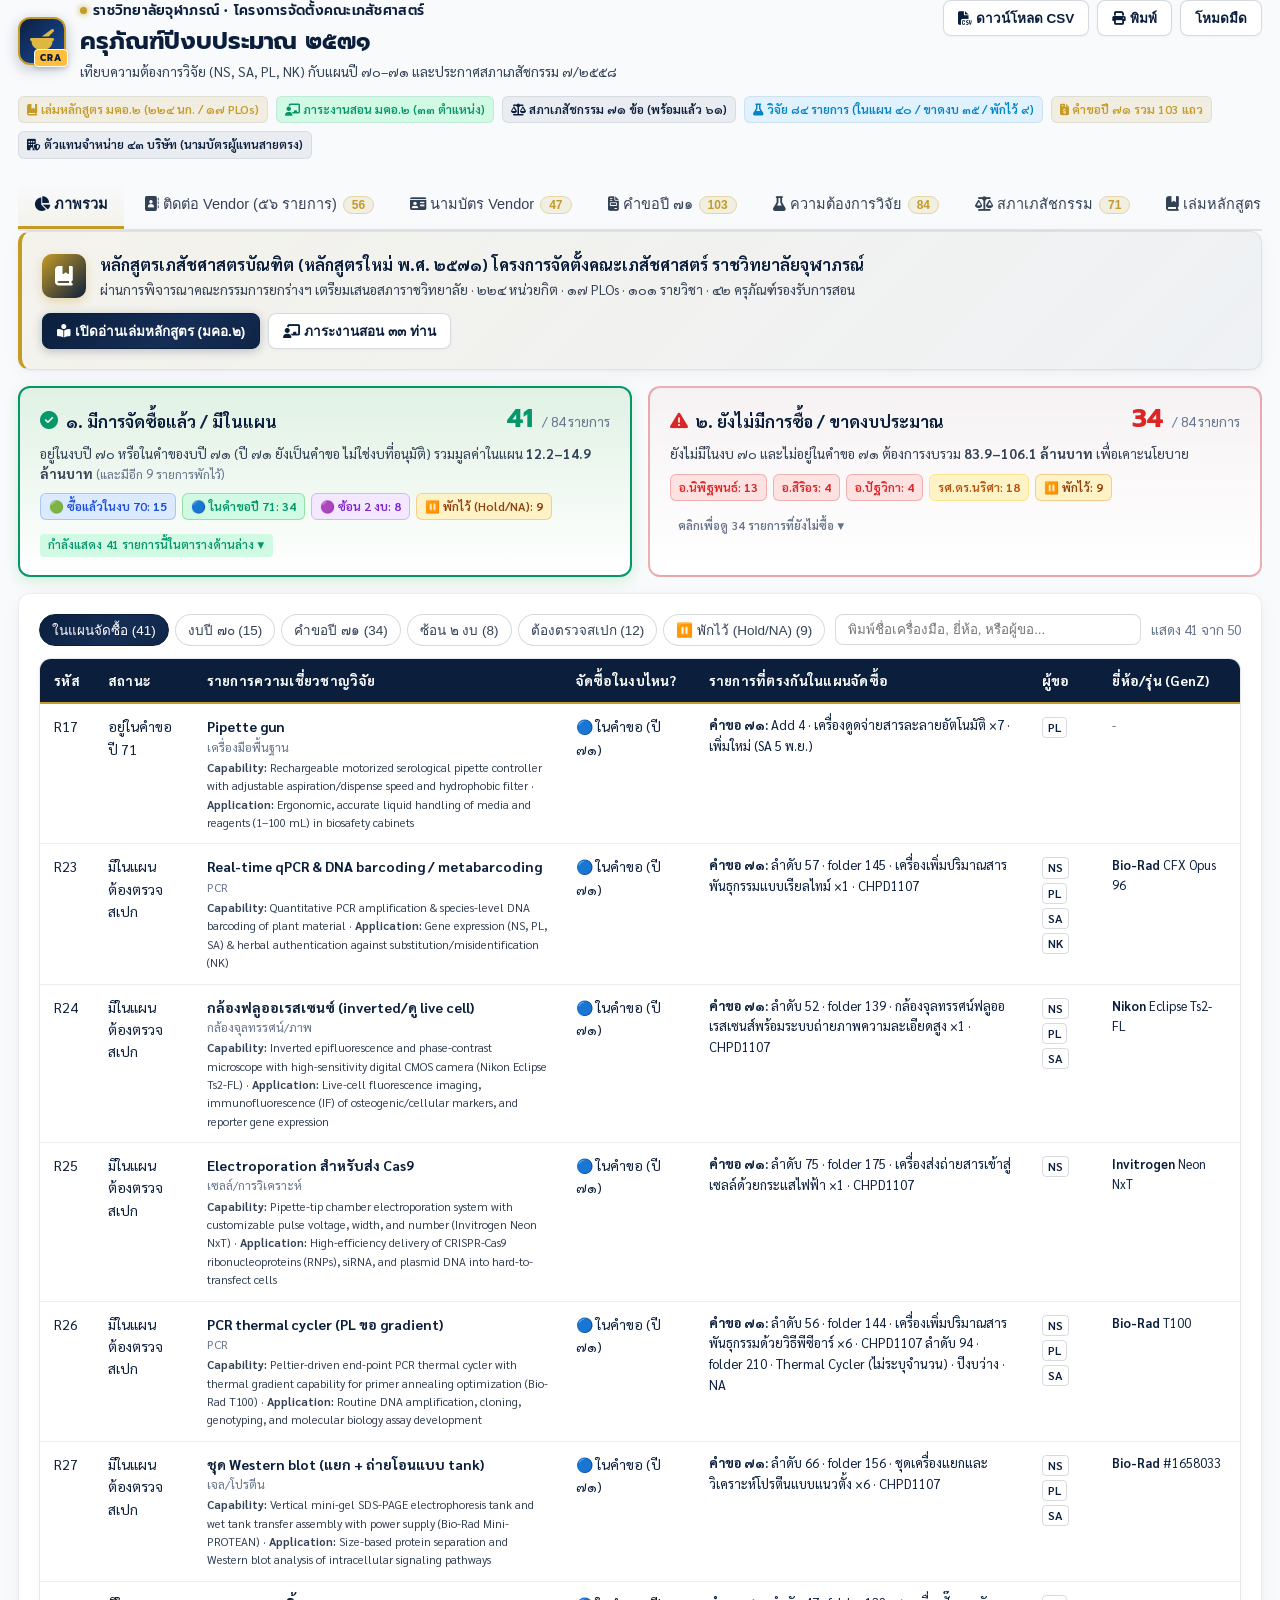
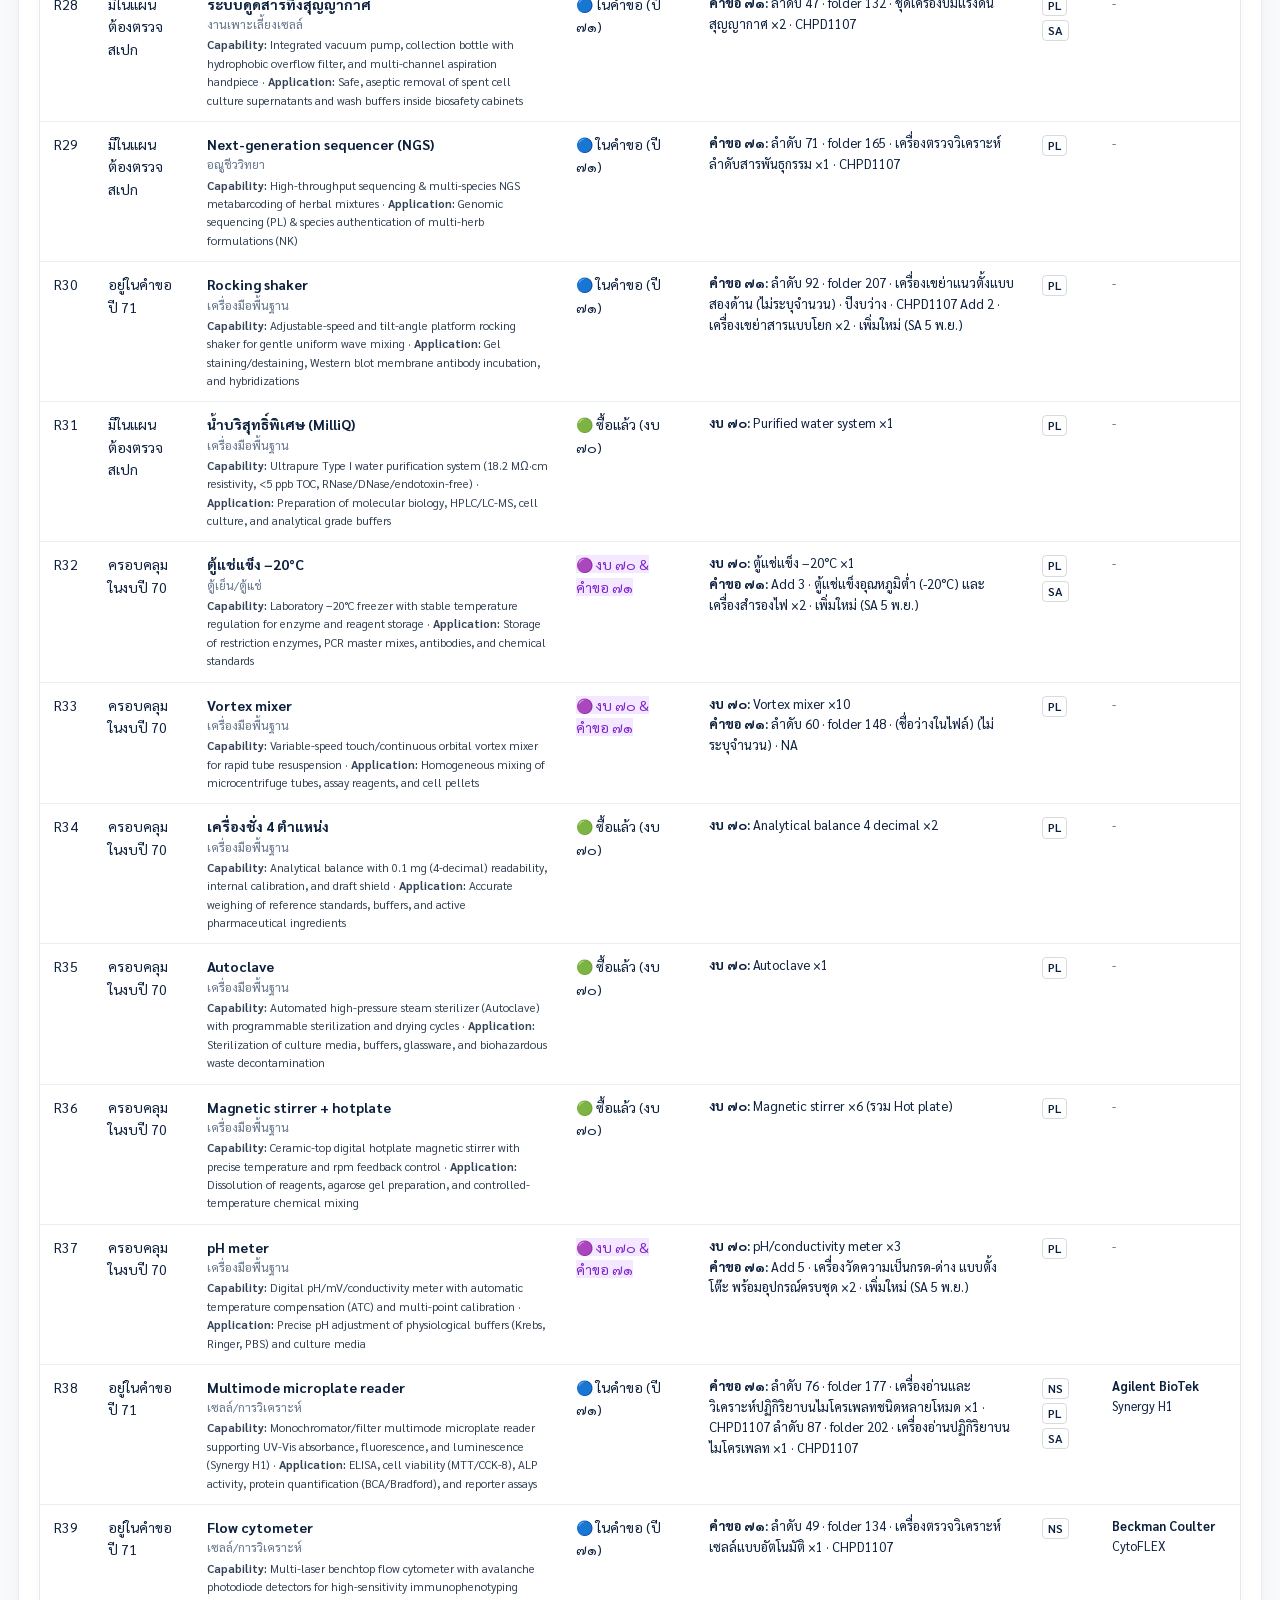
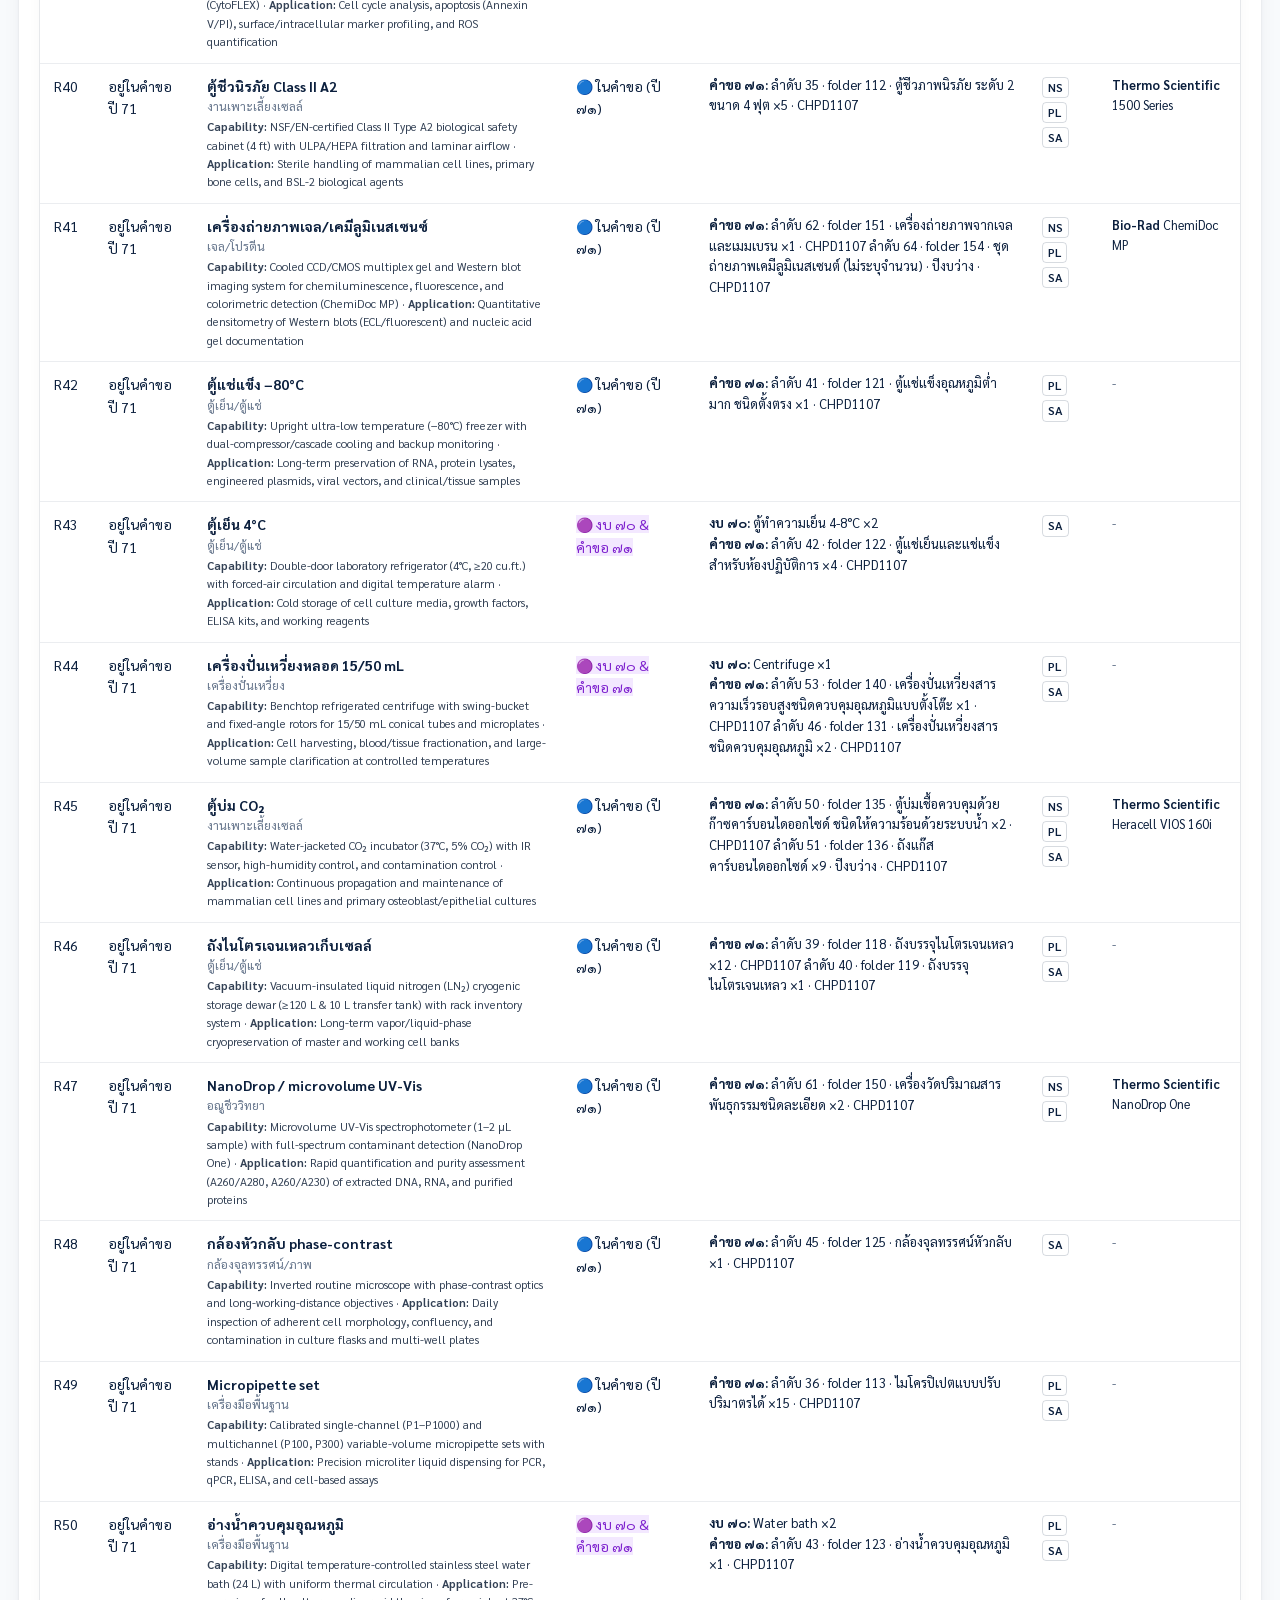
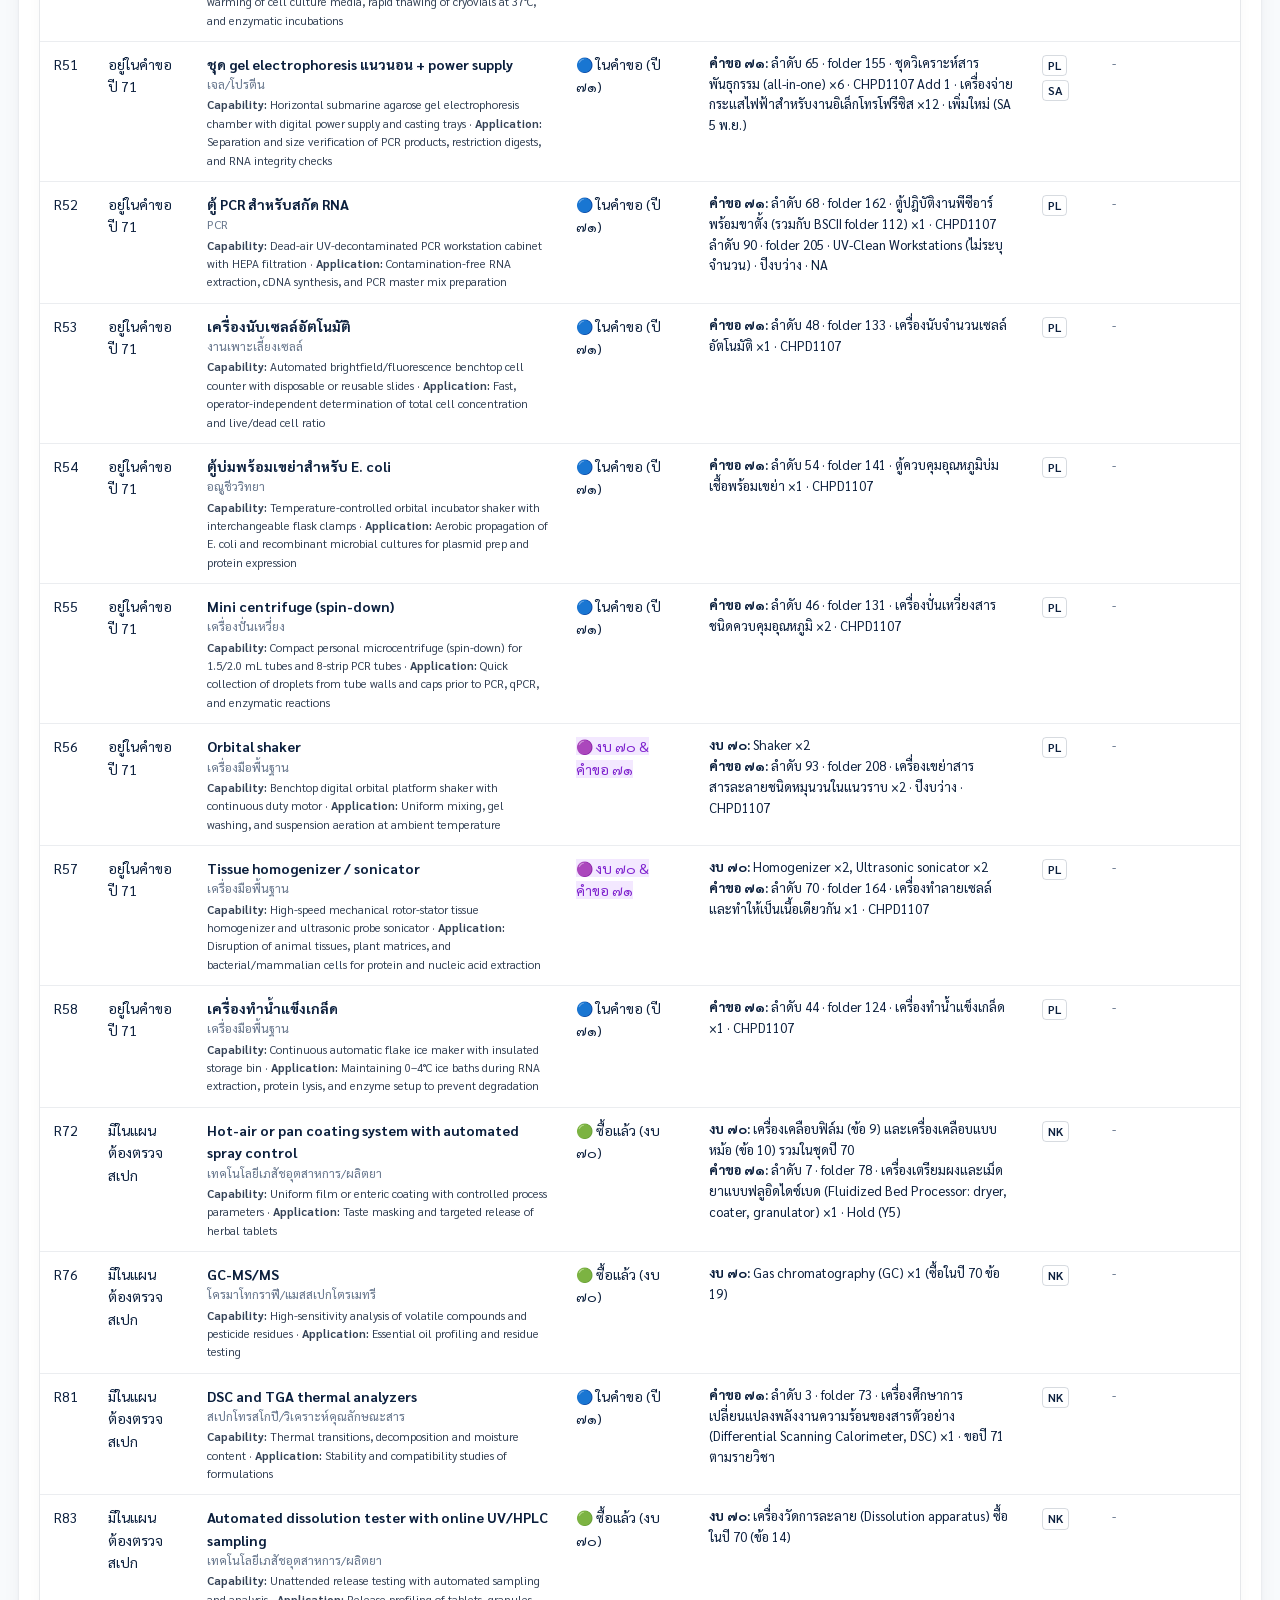
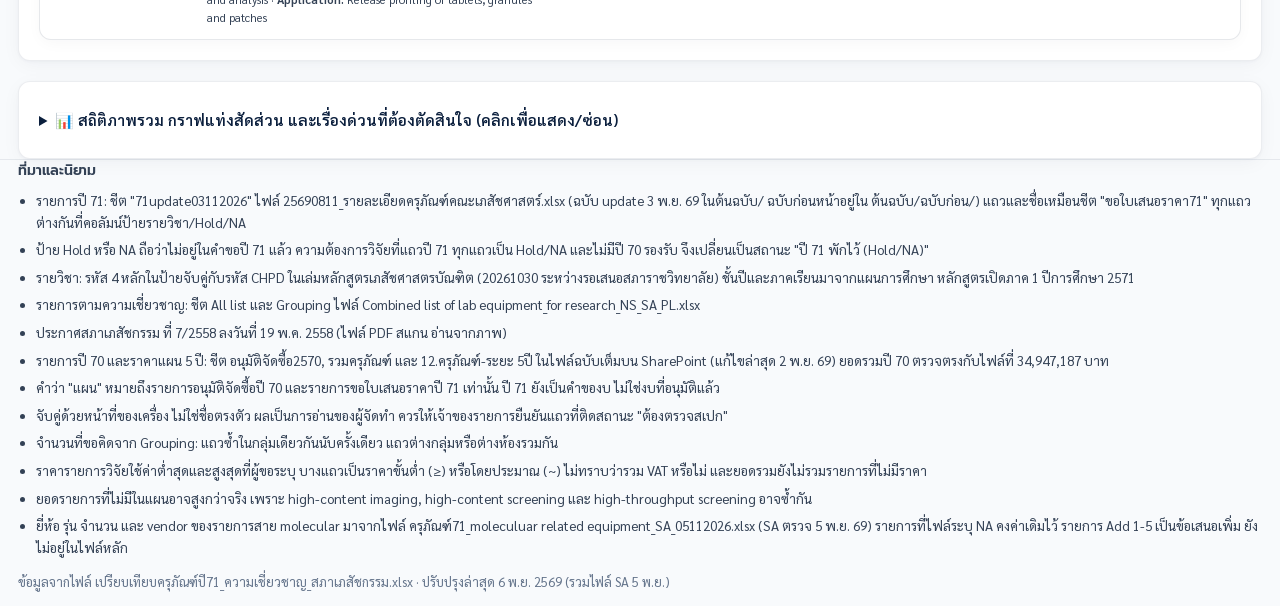
==== commit ca47dc68: "Merge SA molecular equipment review of 5 Nov into dashboard Apply the SA spec check (43 rows) to dat" ====
--- a/index.html
+++ b/index.html
@@ -962,6 +962,106 @@
   justify-content: space-between;
 }
 
+/* Vendor Business Card Add / Edit Modal (#dlgVendorForm) */
+dialog#dlgVendorForm {
+  width: min(980px, calc(100vw - 24px));
+  max-height: calc(100vh - 32px);
+  border: 1px solid var(--border-strong);
+  border-radius: 16px;
+  padding: 0;
+  background: var(--surface);
+  color: var(--text);
+  box-shadow: 0 24px 60px rgba(11, 31, 61, 0.32);
+}
+dialog#dlgVendorForm::backdrop {
+  background: rgba(11, 31, 61, 0.55);
+  backdrop-filter: blur(3px);
+}
+.vform-section {
+  background: var(--surface-2);
+  border: 1px solid var(--border);
+  border-radius: 10px;
+  padding: 14px 16px;
+  margin-bottom: 14px;
+}
+.vform-sec-title {
+  font-size: 13.5px;
+  font-weight: 700;
+  color: var(--primary-navy, var(--text));
+  margin-bottom: 10px;
+  display: flex;
+  align-items: center;
+  gap: 7px;
+}
+.vform-grid {
+  display: grid;
+  grid-template-columns: repeat(2, minmax(0, 1fr));
+  gap: 10px 14px;
+}
+@media (max-width: 680px) {
+  .vform-grid { grid-template-columns: 1fr; }
+}
+.vform-field {
+  display: flex;
+  flex-direction: column;
+  gap: 4px;
+}
+.vform-field.span-2 {
+  grid-column: 1 / -1;
+}
+.vform-field label {
+  font-size: 12px;
+  font-weight: 700;
+  color: var(--text-2);
+}
+.vform-field input,
+.vform-field select,
+.vform-field textarea {
+  font: inherit;
+  font-size: 13px;
+  padding: 7px 10px;
+  border-radius: 7px;
+  border: 1px solid var(--border-strong);
+  background: var(--surface);
+  color: var(--text);
+  width: 100%;
+}
+.vform-field input:focus,
+.vform-field select:focus,
+.vform-field textarea:focus {
+  outline: 2px solid var(--accent);
+  border-color: var(--accent);
+}
+.vform-swatches {
+  display: flex;
+  flex-wrap: wrap;
+  gap: 6px;
+  margin-top: 4px;
+}
+.vform-swatch {
+  appearance: none;
+  border: 1.5px solid var(--border-strong);
+  border-radius: 99px;
+  padding: 4px 10px;
+  font-size: 11.5px;
+  font-weight: 700;
+  cursor: pointer;
+  display: inline-flex;
+  align-items: center;
+  gap: 6px;
+  background: var(--surface);
+  color: var(--text);
+}
+.vform-swatch:hover {
+  border-color: var(--accent);
+}
+.vform-swatch-dot {
+  width: 12px;
+  height: 12px;
+  border-radius: 50%;
+  display: inline-block;
+}
+
 /* Optimized Desktop Front Viewing for Equipment & Vendor Matrix */
 #distMatrixWrap {
   border: 1px solid var(--border);
@@ -1129,7 +1229,7 @@
     <span class="sc-chip" style="background:var(--ok-soft); color:var(--s-ok); font-weight:600; cursor:pointer;" onclick="show('workload')" title="คลิกดูภาระงานสอนอาจารย์ ๓๓ ท่าน"><i class="fa-solid fa-chalkboard-user"></i> ภาระงานสอน มคอ.๒ (๓๓ ตำแหน่ง)</span>
     <span class="sc-chip" style="background:var(--accent-soft); color:var(--accent-text); font-weight:600;"><i class="fa-solid fa-scale-balanced"></i> สภาเภสัชกรรม ๗๑ ข้อ (พร้อมแล้ว ๖๑)</span>
     <span class="sc-chip" style="background:var(--cyan-soft); color:var(--cyan); font-weight:600; cursor:pointer;" onclick="show('research')" title="คลิกดูความต้องการวิจัยของ NS, SA, PL, และ NK (จัดกลุ่มรวม 84 รายการ)"><i class="fa-solid fa-flask"></i> วิจัย ๘๔ รายการ (ในแผน ๔๐ / ขาดงบ ๓๕ / พักไว้ ๙)</span>
-    <span class="sc-chip" style="background:var(--gold-soft); color:var(--gold); font-weight:600;"><i class="fa-solid fa-file-invoice-dollar"></i> คำขอปี ๗๑ รวม ๙๘ แถว</span>
+    <span class="sc-chip" style="background:var(--gold-soft); color:var(--gold); font-weight:600;"><i class="fa-solid fa-file-invoice-dollar"></i> คำขอปี ๗๑ รวม <span id="hubY71Rows"></span> แถว</span>
     <span class="sc-chip" style="background:var(--accent-soft); color:var(--accent-text); font-weight:600; cursor:pointer;" onclick="show('distributors')" title="คลิกดูทำเนียบตัวแทนจำหน่ายในไทย ๔๓ บริษัท พร้อมนามบัตรผู้แทนสายตรง"><i class="fa-solid fa-building-shield"></i> ตัวแทนจำหน่าย ๔๓ บริษัท (นามบัตรผู้แทนสายตรง)</span>
   </div>
 
@@ -1568,7 +1668,10 @@
             <i class="fa-solid fa-id-card"></i> นามบัตรพัสดุ (.docx)
           </a>
           <button class="btn" onclick="show('bizcards')" style="border-color:var(--accent); color:var(--accent-text); font-weight:700;">
-            <i class="fa-solid fa-id-card"></i> เปิดแท็บนามบัตร Vendor (๔๗ บ.)
+            <i class="fa-solid fa-id-card"></i> เปิดแท็บนามบัตร Vendor
+          </button>
+          <button class="btn btn-primary" onclick="window.openVendorFormModal && window.openVendorFormModal()" style="background:#16a34a; border-color:#16a34a; font-weight:700;">
+            <i class="fa-solid fa-plus-circle"></i> เพิ่มนามบัตร บ. ใหม่
           </button>
         </div>
       </div>
@@ -1649,17 +1752,24 @@
             </div>
           </div>
         </div>
-        <div style="display:flex; gap:8px; flex-wrap:wrap;">
-          <a href="ข้อมูลติดต่อผู้แทนจำหน่าย_ครุภัณฑ์ปี71.docx" download class="btn btn-primary" style="text-decoration:none; background:#15803d; border-color:#15803d; display:inline-flex; align-items:center; gap:6px;">
-            <i class="fa-solid fa-file-word"></i> ข้อมูลติดต่อผู้แทน ๑๕ บ. (.docx)
+        <div style="display:flex; gap:8px; flex-wrap:wrap; align-items:center;">
+          <button class="btn btn-primary" onclick="window.openVendorFormModal && window.openVendorFormModal()" style="background:#16a34a; border-color:#16a34a; font-weight:700; display:inline-flex; align-items:center; gap:6px; box-shadow:0 3px 10px rgba(22,163,74,0.28);">
+            <i class="fa-solid fa-plus-circle"></i> เพิ่มนามบัตรบริษัทใหม่
+          </button>
+          <button class="btn" onclick="window.exportCustomVendorsJson && window.exportCustomVendorsJson()" title="ส่งออกข้อมูลนามบัตรทั้งหมดหรือที่เพิ่มใหม่เป็นไฟล์ .json เพื่อสำรองข้อมูลหรือแชร์ให้ทีม">
+            <i class="fa-solid fa-file-export"></i> ส่งออก (.json)
+          </button>
+          <label class="btn" style="cursor:pointer; margin:0; display:inline-flex; align-items:center; gap:6px;" title="นำเข้าไฟล์นามบัตร .json ที่บันทึกไว้">
+            <i class="fa-solid fa-file-import"></i> นำเข้า (.json)
+            <input type="file" id="importVendorsFile" accept=".json,application/json" style="display:none;">
+          </label>
+          <a href="ข้อมูลติดต่อผู้แทนจำหน่าย_ครุภัณฑ์ปี71.docx" download class="btn" style="text-decoration:none; background:#0b1f3d; color:#fff; border-color:#0b1f3d; display:inline-flex; align-items:center; gap:6px;">
+            <i class="fa-solid fa-file-word"></i> ข้อมูลผู้แทน ๑๕ บ. (.docx)
           </a>
-          <a href="ทำเนียบนามบัตร_Vendor_ครุภัณฑ์ปี71_สำหรับงานพัสดุ.docx" download class="btn" style="text-decoration:none; background:#0b1f3d; color:#fff; border-color:#0b1f3d; display:inline-flex; align-items:center; gap:6px;">
-            <i class="fa-solid fa-file-word"></i> นามบัตรพัสดุ (.docx)
+          <a href="ทำเนียบนามบัตร_Vendor_ครุภัณฑ์ปี71_สำหรับงานพัสดุ.docx" download class="btn" style="text-decoration:none; background:#b45309; color:#fff; border-color:#b45309; display:inline-flex; align-items:center; gap:6px;">
+            <i class="fa-solid fa-id-card"></i> นามบัตรพัสดุ (.docx)
           </a>
-          <a href="นามบัตร_Vendor_ทุกบริษัท_ครุภัณฑ์ปี71.docx" download class="btn" style="text-decoration:none; background:#b45309; color:#fff; border-color:#b45309; display:inline-flex; align-items:center; gap:6px;">
-            <i class="fa-solid fa-address-card"></i> นามบัตรทุกบริษัท (.docx)
-          </a>
-          <button class="btn" onclick="window.print()"><i class="fa-solid fa-print"></i> พิมพ์นามบัตร / PDF</button>
+          <button class="btn" onclick="window.print()"><i class="fa-solid fa-print"></i> พิมพ์</button>
         </div>
       </div>
     </div>
@@ -1742,10 +1852,175 @@
   <div class="dlg-body" id="dlgBody"></div>
 </dialog>
 <dialog class="zoom" id="zoom" aria-label="Infographic ขนาดเต็ม"><img id="zoomImg" alt=""><div class="dlg-head" style="border:0;border-top:1px solid var(--border)"><span id="zoomName"></span><button class="btn" onclick="document.getElementById('zoom').close()">ปิด</button></div></dialog>
+
+<!-- Modal: Add / Edit Vendor Business Card -->
+<dialog id="dlgVendorForm" aria-labelledby="dlgVendorFormTitle">
+  <div class="dlg-head" style="background:linear-gradient(135deg, #0b1f3d 0%, #1e3a8a 100%); color:#fff; border-bottom:3px solid #c59b27;">
+    <div>
+      <div class="eyebrow" id="dlgVendorFormEyebrow" style="color:#ffbe3b;"><i class="fa-solid fa-id-card-clip"></i> VENDOR BUSINESS CARD STUDIO · ระบบจัดการนามบัตรผู้แทนจำหน่าย</div>
+      <h2 id="dlgVendorFormTitle" style="color:#fff; font-size:18px; margin-top:2px;">เพิ่มนามบัตรบริษัทใหม่ / แก้ไขข้อมูลผู้แทนจำหน่าย</h2>
+    </div>
+    <button class="btn btn-sm" onclick="document.getElementById('dlgVendorForm').close()" style="background:rgba(255,255,255,0.15); color:#fff; border-color:rgba(255,255,255,0.3);">✕ ปิดหน้าต่าง</button>
+  </div>
+  <div class="dlg-body" style="padding:18px 22px; max-height:calc(100vh - 140px); overflow-y:auto;">
+    <!-- Smart Quick Paste Box -->
+    <div class="vform-section" style="background:linear-gradient(135deg, rgba(22,163,74,0.06) 0%, rgba(2,132,199,0.06) 100%); border-color:rgba(22,163,74,0.35);">
+      <div class="vform-sec-title" style="color:#15803d; justify-content:space-between; flex-wrap:wrap;">
+        <span><i class="fa-solid fa-wand-magic-sparkles"></i> ดึงข้อมูลอัตโนมัติจากลายเซ็นอีเมล / ข้อความ Line / นามบัตร (Smart Auto-Fill)</span>
+        <button type="button" class="btn btn-sm" id="btnParseVendorText" style="background:#16a34a; color:#fff; border-color:#16a34a; font-weight:700;"><i class="fa-solid fa-bolt"></i> แยกข้อมูลลงฟอร์มอัตโนมัติ</button>
+      </div>
+      <textarea id="vfRawPaste" rows="2" placeholder="วางข้อความจากอีเมล หรือ Line ที่ผู้แทนส่งมา (เช่น ชื่อบริษัท, ชื่อเซลล์, เบอร์มือถือ 08x-xxx-xxxx, อีเมล, เลขผู้เสียภาษี 13 หลัก, ที่อยู่) แล้วกดปุ่ม 'แยกข้อมูลลงฟอร์มอัตโนมัติ'..." style="width:100%; font:inherit; font-size:12.5px; padding:8px 10px; border-radius:7px; border:1px dashed rgba(22,163,74,0.5); background:var(--surface); color:var(--text);"></textarea>
+    </div>
+
+    <!-- Live Horizontal Card Preview -->
+    <div style="margin-bottom:16px;">
+      <div style="font-size:12px; font-weight:700; color:var(--muted); text-transform:uppercase; letter-spacing:0.04em; margin-bottom:6px;">
+        <i class="fa-solid fa-eye" style="color:var(--accent);"></i> ตัวอย่างนามบัตรองค์กรแนวนอนแบบเรียลไทม์ (Live Horizontal Preview):
+      </div>
+      <div id="vfLivePreview"></div>
+    </div>
+
+    <form id="vendorBizCardForm" onsubmit="return false;">
+      <input type="hidden" id="vfId" value="">
+
+      <!-- Section 1: Company & Brand Identity -->
+      <div class="vform-section">
+        <div class="vform-sec-title"><i class="fa-solid fa-building" style="color:var(--accent);"></i> ๑. ข้อมูลบริษัทและอัตลักษณ์แบรนด์ ([ชื่อบริษัท] · [โลโก้บริษัท] · [แนวทางการสร้างแบรนด์])</div>
+        <div class="vform-grid">
+          <div class="vform-field">
+            <label for="vfCompTh">ชื่อบริษัท (ภาษาไทย) <span style="color:#dc2626;">*</span></label>
+            <input type="text" id="vfCompTh" required placeholder="เช่น บริษัท เอบีซี ไซแอนติฟิค (ประเทศไทย) จำกัด">
+          </div>
+          <div class="vform-field">
+            <label for="vfCompEn">ชื่อบริษัทภาษาอังกฤษ / ชื่อย่อแบรนด์ <span style="color:#dc2626;">*</span></label>
+            <input type="text" id="vfCompEn" required placeholder="เช่น ABC Scientific (Thailand) Co., Ltd.">
+          </div>
+          <div class="vform-field">
+            <label for="vfMonogram">ตัวอักษรโลโก้บริษัท (Logo Monogram 2–5 ตัวอักษร)</label>
+            <input type="text" id="vfMonogram" maxlength="6" placeholder="เช่น ABC (ระบบสร้างให้อัตโนมัติได้)">
+          </div>
+          <div class="vform-field">
+            <label for="vfCategory">หมวดหมู่ความเชี่ยวชาญหลัก</label>
+            <select id="vfCategory">
+              <option value="molecular">🔬 ชีววิทยาโมเลกุล, เซลล์วิทยา และกล้องจุลทรรศน์ขั้นสูง</option>
+              <option value="analytical">🧪 โครมาโทกราฟี, สเปกโทรสโกปี และเคมีวิเคราะห์ (HPLC / MS / NMR)</option>
+              <option value="pharma">💊 เทคโนโลยีเภสัชกรรม, ทดสอบคุณภาพยา และเภสัชวิทยาคลินิก</option>
+              <option value="general">🏢 เครื่องมือวิทยาศาสตร์พื้นฐาน และครุภัณฑ์ตามเกณฑ์สภาเภสัชกรรม</option>
+            </select>
+          </div>
+          <div class="vform-field span-2">
+            <label>เลือกโทนสีแบรนด์ของนามบัตร (Brand Color Theme — โทนทางการและน่าเชื่อถือ)</label>
+            <div class="vform-swatches" id="vfThemeSwatches">
+              <button type="button" class="vform-swatch" data-p="#0f2e5a" data-a="#2563eb"><span class="vform-swatch-dot" style="background:#2563eb;"></span>Royal Navy & Blue</button>
+              <button type="button" class="vform-swatch" data-p="#8b1d2c" data-a="#e11d48"><span class="vform-swatch-dot" style="background:#e11d48;"></span>Swiss Crimson & Slate</button>
+              <button type="button" class="vform-swatch" data-p="#0b3b2e" data-a="#059669"><span class="vform-swatch-dot" style="background:#059669;"></span>Emerald Pharma</button>
+              <button type="button" class="vform-swatch" data-p="#134e4a" data-a="#0d9488"><span class="vform-swatch-dot" style="background:#0d9488;"></span>Teal Engineering</button>
+              <button type="button" class="vform-swatch" data-p="#1e1b4b" data-a="#4f46e5"><span class="vform-swatch-dot" style="background:#4f46e5;"></span>Indigo Life Science</button>
+              <button type="button" class="vform-swatch" data-p="#1f2937" data-a="#d97706"><span class="vform-swatch-dot" style="background:#d97706;"></span>Charcoal & Amber Gold</button>
+              <span style="display:inline-flex; align-items:center; gap:6px; font-size:11.5px; margin-left:6px;">
+                สีหลัก: <input type="color" id="vfColorPrimary" value="#0f2e5a" style="width:32px; height:26px; padding:0; border:0; background:none; cursor:pointer;">
+                สีเน้น: <input type="color" id="vfColorAccent" value="#2563eb" style="width:32px; height:26px; padding:0; border:0; background:none; cursor:pointer;">
+              </span>
+            </div>
+          </div>
+          <div class="vform-field span-2">
+            <label for="vfGuideline">แนวทางการสร้างแบรนด์ / สโลแกนความเชี่ยวชาญ ([แนวทางการสร้างแบรนด์])</label>
+            <input type="text" id="vfGuideline" placeholder="เช่น โทนสีน้ำเงินรอยัล-ทอง สื่อถึงมาตรฐานตัวแทนจำหน่ายเครื่องมือวิทยาศาสตร์และเทคโนโลยีเภสัชกรรม">
+          </div>
+        </div>
+      </div>
+
+      <!-- Section 2: Employee / Sales Representative Details -->
+      <div class="vform-section">
+        <div class="vform-sec-title"><i class="fa-solid fa-user-tie" style="color:#16a34a;"></i> ๒. ข้อมูลพนักงาน / ผู้แทนขายที่ติดต่อกับคณะ ([ชื่อพนักงาน] · [ตำแหน่งงาน] · [แผนก])</div>
+        <div class="vform-grid">
+          <div class="vform-field">
+            <label for="vfEmpName">ชื่อพนักงาน / ผู้แทนขายสายตรง <span style="color:#dc2626;">*</span></label>
+            <input type="text" id="vfEmpName" required placeholder="เช่น คุณสมชาย ใจดี (Somchai)">
+          </div>
+          <div class="vform-field">
+            <label for="vfJobTitle">ตำแหน่งงาน (Job Title)</label>
+            <input type="text" id="vfJobTitle" placeholder="เช่น ผู้แทนขายสายตรง (Senior Sales Representative)">
+          </div>
+          <div class="vform-field">
+            <label for="vfDept">แผนก / ฝ่าย (Department)</label>
+            <input type="text" id="vfDept" placeholder="เช่น ฝ่ายขายสถาบันการศึกษาและหน่วยงานภาครัฐ (Academic & Government Account)">
+          </div>
+          <div class="vform-field">
+            <label for="vfSourceType">แหล่งที่มาของการติดต่อ</label>
+            <select id="vfSourceType">
+              <option value="custom">✨ บริษัทใหม่ที่เข้ามาติดต่อคณะเภสัชศาสตร์โดยตรง</option>
+              <option value="email">✉️ ผู้แทนจากใบเสนอราคา / อีเมลติดต่อคณะ (CRA Quotation)</option>
+              <option value="pdf">📄 ข้อมูลผู้แทนจากไฟล์ ข้อมูลติดต่อ บ.pdf</option>
+            </select>
+          </div>
+          <div class="vform-field">
+            <label for="vfPhoneDirect">เบอร์โทรศัพท์มือถือสายตรงผู้แทน <span style="color:#dc2626;">*</span></label>
+            <input type="text" id="vfPhoneDirect" required placeholder="เช่น 081-234-5678">
+          </div>
+          <div class="vform-field">
+            <label for="vfEmailDirect">อีเมลผู้แทนสายตรง (Email)</label>
+            <input type="text" id="vfEmailDirect" placeholder="เช่น somchai@company.co.th">
+          </div>
+          <div class="vform-field">
+            <label for="vfLineId">Line ID / ช่องทางติดต่อด่วน</label>
+            <input type="text" id="vfLineId" placeholder="เช่น @company หรือเบอร์โทรสำหรับแอดไลน์">
+          </div>
+          <div class="vform-field">
+            <label for="vfNote">หมายเหตุการติดต่อ / เลขที่ใบเสนอราคา</label>
+            <input type="text" id="vfNote" placeholder="เช่น เข้ามาแนะนำสินค้าเมื่อ พ.ย. 2569 / ใบเสนอราคา QT...">
+          </div>
+        </div>
+      </div>
+
+      <!-- Section 3: Office Address, e-GP Tax ID & Matched Equipment -->
+      <div class="vform-section" style="margin-bottom:0;">
+        <div class="vform-sec-title"><i class="fa-solid fa-location-dot" style="color:var(--gold);"></i> ๓. ข้อมูลสำนักงาน ทะเบียนพัสดุ e-GP และครุภัณฑ์ที่เสนอขาย ([ที่อยู่สำนักงาน] · [แบรนด์และครุภัณฑ์])</div>
+        <div class="vform-grid">
+          <div class="vform-field">
+            <label for="vfPhoneOffice">เบอร์โทรศัพท์สำนักงาน</label>
+            <input type="text" id="vfPhoneOffice" placeholder="เช่น 02-123-4567 ต่อ 101">
+          </div>
+          <div class="vform-field">
+            <label for="vfTaxId">เลขประจำตัวผู้เสียภาษี ๑๓ หลัก (e-GP Tax ID)</label>
+            <input type="text" id="vfTaxId" placeholder="เช่น 01055XXXXXXXX">
+          </div>
+          <div class="vform-field">
+            <label for="vfWebsite">เว็บไซต์บริษัท (Website)</label>
+            <input type="text" id="vfWebsite" placeholder="เช่น https://www.company.co.th">
+          </div>
+          <div class="vform-field">
+            <label for="vfBrands">แบรนด์สินค้าที่เป็นตัวแทนจำหน่าย (คั่นด้วยจุลภาค ,)</label>
+            <input type="text" id="vfBrands" placeholder="เช่น Shimadzu, Buchi, Sartorius, Memmert">
+          </div>
+          <div class="vform-field span-2">
+            <label for="vfAddress">ที่อยู่สำนักงาน (Office Address)</label>
+            <input type="text" id="vfAddress" placeholder="เช่น 123 อาคาร... ถนนแจ้งวัฒนะ แขวงทุ่งสองห้อง เขตหลักสี่ กรุงเทพฯ 10210">
+          </div>
+          <div class="vform-field span-2">
+            <label for="vfProducts">รายการครุภัณฑ์ / สินค้าที่บริษัทนำเสนอขายต่อคณะ (บรรทัดละ 1 รายการ หรือคั่นด้วยจุลภาค)</label>
+            <textarea id="vfProducts" rows="2" placeholder="เช่น เครื่องสกัดสารสมุนไพรด้วยคลื่นความถี่สูง (Ultrasonic Extractor)&#10;เครื่องวัดความหนืด (Viscometer)"></textarea>
+          </div>
+        </div>
+      </div>
+
+      <!-- Modal Footer Actions -->
+      <div style="display:flex; justify-content:space-between; align-items:center; flex-wrap:wrap; gap:10px; margin-top:16px; padding-top:12px; border-top:1px solid var(--border);">
+        <div id="vfDeleteZone"></div>
+        <div style="display:flex; gap:8px; margin-left:auto;">
+          <button type="button" class="btn" onclick="document.getElementById('dlgVendorForm').close()">ยกเลิก</button>
+          <button type="submit" class="btn btn-primary" id="btnSaveVendorCard" style="background:#16a34a; border-color:#16a34a; font-weight:700; padding:8px 18px;">
+            <i class="fa-solid fa-floppy-disk"></i> บันทึกนามบัตรเข้าสู่ระบบ
+          </button>
+        </div>
+      </div>
+    </form>
+  </div>
+</dialog>
 <div class="tip" id="tip" role="tooltip"></div>
 
 <script>
-const D = {"generated_at":"สร้างไฟล์เมื่อ 4 พ.ย. 2569 ตัวเลขในหน้านี้คำนวณจากชีตรายละเอียด ปรับสถานะในชีตแล้วยอดจะเปลี่ยนตาม","title":"เปรียบเทียบครุภัณฑ์คณะเภสัชศาสตร์: ปี 71, รายการตามความเชี่ยวชาญ และประกาศสภาเภสัชกรรม 7/2558","metrics":{"research_total":{"count":84,"min":96822597.5992,"max":121734808.35260001},"in_plan":{"count":40,"min":12198709.2837,"max":14886551.4951},"no_plan":{"count":35,"min":83896625.2269,"max":106120993.7689},"held":{"count":9,"min":727263.0886,"max":727263.0886},"y71_tags":{"course":59,"hold":29,"na":7,"fy70":2,"unknown":1},"in_y70":15,"in_y71":31,"in_both":6,"by_status":{"ตรงกับปี 71":{"count":21,"min":9390547.2354,"max":11527308.7084},"ครอบคลุมแล้วในปี 70":{"count":6,"min":314237.6171,"max":314237.6171},"มีในแผน แต่ต้องตรวจสเปก":{"count":13,"min":2493924.4312,"max":3045005.1696},"ปี 71 พักไว้ (Hold/NA)":{"count":9,"min":727263.0886,"max":727263.0886},"ไม่มีในแผน":{"count":35,"min":83896625.2269,"max":106120993.7689}},"needs_by_user":{"NS":25,"SA":23,"PL":40,"NK":29},"no_plan_by_user":{"NS":13,"SA":4,"PL":5,"NK":18},"status_by_user":{"ตรงกับปี 71":{"NS":6,"SA":12,"PL":18,"NK":0},"ครอบคลุมแล้วในปี 70":{"NS":0,"SA":1,"PL":6,"NK":0},"มีในแผน แต่ต้องตรวจสเปก":{"NS":5,"SA":5,"PL":8,"NK":5},"ปี 71 พักไว้ (Hold/NA)":{"NS":1,"SA":1,"PL":3,"NK":6},"ไม่มีในแผน":{"NS":13,"SA":4,"PL":5,"NK":18}},"council_total":71,"council_status":{"ซื้อในปี 70":{"count":51,"value":32421487,"clauses":[2,3,4,5,7,8,11,12,13,14,16,17,18,19,22,23,25,26,28,29,30,31,32,33,34,35,38,43,45,46,47,48,49,50,52,53,54,56,57,58,59,60,61,64,65,66,68,69,70,71,72]},"รวมในชุดปี 70":{"count":10,"value":0,"clauses":[1,9,10,15,21,27,39,55,67,73]},"งบดำเนินการ":{"count":8,"value":0,"clauses":[6,20,24,36,37,44,51,62]},"ปี 71":{"count":0,"value":0,"clauses":[]},"ปี 71 แต่ถูก Hold":{"count":1,"value":0,"clauses":[74]},"ยังไม่มีแหล่งงบชัดเจน":{"count":1,"value":0,"clauses":[63]}},"council_y70":61,"y71_rows":98,"y71_matched":47,"y71_noted":26,"y71_groups":[["ตรงกับความต้องการวิจัย",40],["เภสัชอุตสาหการ/ผลิตยา",28],["เคมีวิเคราะห์/คุณลักษณะสาร",9],["ชีววิทยาโมเลกุล/ชีววัตถุ",9],["บริบาล/ทักษะคลินิก",6],["ซอฟต์แวร์",3],["ห้องปฏิบัติการทั่วไป",2],["จุลชีววิทยา",1]],"issues_by_priority":{"สูง":7,"กลาง":10,"ต่ำ":1},"ns_specs_count":26,"ns_specs_min":108804167.0,"ns_specs_max":127674167.0,"enriched_ns":25,"enriched_sa":23,"courses_tagged":8,"lab_gap":2},"notes":["รายการปี 71: ชีต \"71update03112026\" ไฟล์ 25690811_รายละเอียดครุภัณฑ์คณะเภสัชศาสตร์.xlsx (ฉบับ update 3 พ.ย. 69 ในต้นฉบับ/ ฉบับก่อนหน้าอยู่ใน ต้นฉบับ/ฉบับก่อน/) แถวและชื่อเหมือนชีต \"ขอใบเสนอราคา71\" ทุกแถว ต่างกันที่คอลัมน์ป้ายรายวิชา/Hold/NA","ป้าย Hold หรือ NA ถือว่าไม่อยู่ในคำขอปี 71 แล้ว ความต้องการวิจัยที่แถวปี 71 ทุกแถวเป็น Hold/NA และไม่มีปี 70 รองรับ จึงเปลี่ยนเป็นสถานะ \"ปี 71 พักไว้ (Hold/NA)\"","รายวิชา: รหัส 4 หลักในป้ายจับคู่กับรหัส CHPD ในเล่มหลักสูตรเภสัชศาสตรบัณฑิต (20261030 ระหว่างรอเสนอสภาราชวิทยาลัย) ชั้นปีและภาคเรียนมาจากแผนการศึกษา หลักสูตรเปิดภาค 1 ปีการศึกษา 2571","รายการตามความเชี่ยวชาญ: ชีต All list และ Grouping ไฟล์ Combined list of lab equipment_for research_NS_SA_PL.xlsx","ประกาศสภาเภสัชกรรม ที่ 7/2558 ลงวันที่ 19 พ.ค. 2558 (ไฟล์ PDF สแกน อ่านจากภาพ)","รายการปี 70 และราคาแผน 5 ปี: ชีต อนุมัติจัดซื้อ2570, รวมครุภัณฑ์ และ 12.ครุภัณฑ์-ระยะ 5ปี ในไฟล์ฉบับเต็มบน SharePoint (แก้ไขล่าสุด 2 พ.ย. 69) ยอดรวมปี 70 ตรวจตรงกับไฟล์ที่ 34,947,187 บาท","คำว่า \"แผน\" หมายถึงรายการอนุมัติจัดซื้อปี 70 และรายการขอใบเสนอราคาปี 71 เท่านั้น ปี 71 ยังเป็นคำของบ ไม่ใช่งบที่อนุมัติแล้ว","จับคู่ด้วยหน้าที่ของเครื่อง ไม่ใช่ชื่อตรงตัว ผลเป็นการอ่านของผู้จัดทำ ควรให้เจ้าของรายการยืนยันแถวที่ติดสถานะ \"ต้องตรวจสเปก\"","จำนวนที่ขอคิดจาก Grouping: แถวซ้ำในกลุ่มเดียวกันนับครั้งเดียว แถวต่างกลุ่มหรือต่างห้องรวมกัน","ราคารายการวิจัยใช้ค่าต่ำสุดและสูงสุดที่ผู้ขอระบุ บางแถวเป็นราคาขั้นต่ำ (≥) หรือโดยประมาณ (~) ไม่ทราบว่ารวม VAT หรือไม่ และยอดรวมยังไม่รวมรายการที่ไม่มีราคา","ยอดรายการที่ไม่มีในแผนอาจสูงกว่าจริง เพราะ high-content imaging, high-content screening และ high-throughput screening อาจซ้ำกัน"],"canva_url":"https://www.canva.com/design/DAHZ1UIFJBs/view","canva_edit_url":"https://www.canva.com/d/TS0AGFphe0VqtDn","infographics":[{"name":"01_ปก","file":"infographic/01_ปก.png"},{"name":"02_ตัวเลขสำคัญ","file":"infographic/02_ตัวเลขสำคัญ.png"},{"name":"03_ความต้องการวิจัยเทียบแผน","file":"infographic/03_ความต้องการวิจัยเทียบแผน.png"},{"name":"04_รายการไม่มีในแผน","file":"infographic/04_รายการไม่มีในแผน.png"},{"name":"05_ประกาศสภาฯ","file":"infographic/05_ประกาศสภาฯ.png"},{"name":"06_เรื่องที่ต้องตัดสินใจ","file":"infographic/06_เรื่องที่ต้องตัดสินใจ.png"},{"name":"07_ขั้นต่อไป","file":"infographic/07_ขั้นต่อไป.png"}],"infographic_pptx":"infographic/คำของบครุภัณฑ์2571_Canva.pptx","research":[{"id":"R01","status":"ไม่มีในแผน","plan_year":"ไม่มี","group":"กล้องจุลทรรศน์/ภาพ","name":"High-content imaging/screening (Cell-based bioassay)","users":"NS, PL, NK","user_list":["NS","PL","NK"],"need_qty":null,"plan_qty":0,"qty_compare":"ผู้ขอยังไม่ระบุจำนวน","min_price":15000000.0,"max_price":25500000.0,"y71_desc":null,"y70_desc":null,"council_clause":null,"plan_5y_price":null,"note":"รวม 4 แถวที่ซ้ำความหมาย (PL 1, NS 2, NK 1: Cell-based bioassay platform / high-content screening สำหรับยืนยันฤทธิ์ชีวภาพของสารสกัดสมุนไพร)","user_prices":"NS: ~17,500,000; NS: 15,000,000–25,500,000","in_y70":false,"in_y71":false,"courses":[],"ns_specs":[{"name_en":"High-content imaging system","brand":"PerkinElmer (Revvity)","model":"Operetta CLS","slide_price":"~17,500,000","slide_no":10},{"name_en":"High-content screening system","brand":"Molecular Devices","model":"ImageXpress HCS.ai","slide_price":"15,000,000–25,500,000","slide_no":10}],"sa_phasing":[],"capability":"Automated, multi-well measurement of biological activity & high-content cellular imaging","application":"Confirms bioactivity of standardized herbal extracts/fractions (NK) & high-content cell screening (NS, PL)"},{"id":"R02","status":"ไม่มีในแผน","plan_year":"ไม่มี","group":"กล้องจุลทรรศน์/ภาพ","name":"High-throughput cellular screening","users":"NS","user_list":["NS"],"need_qty":null,"plan_qty":0,"qty_compare":"ผู้ขอยังไม่ระบุจำนวน","min_price":20000000.0,"max_price":20000000.0,"y71_desc":null,"y70_desc":null,"council_clause":null,"plan_5y_price":null,"note":"ตรวจกับ NS ว่าซ้ำกับ high-content screening หรือไม่","user_prices":"NS: 20,000,000","in_y70":false,"in_y71":false,"courses":[],"ns_specs":[{"name_en":"High-throughput cellular screening","brand":"Molecular Devices","model":"FLIPR Penta","slide_price":"20,000,000","slide_no":10}],"sa_phasing":[],"capability":"High-speed kinetic fluorescence/luminescence screening across 96/384-well plates with automated liquid handling (FLIPR Penta)","application":"High-throughput intracellular Ca²⁺ flux, membrane potential, and GPCR/ion-channel drug discovery assays"},{"id":"R03","status":"ไม่มีในแผน","plan_year":"ไม่มี","group":"ไฟฟ้าสรีรวิทยา (NS)","name":"Patch-clamp system","users":"NS","user_list":["NS"],"need_qty":null,"plan_qty":0,"qty_compare":"ผู้ขอยังไม่ระบุจำนวน","min_price":14000000.0,"max_price":14000000.0,"y71_desc":null,"y70_desc":null,"council_clause":null,"plan_5y_price":null,"note":null,"user_prices":"NS: 14,000,000","in_y70":false,"in_y71":false,"courses":[],"ns_specs":[{"name_en":"Patch-clamp system","brand":"-","model":"-","slide_price":"14,000,000","slide_no":4}],"sa_phasing":[],"capability":"Ultra-low-noise voltage/current clamp recording with micromanipulator and inverted microscope integration","application":"Direct single-cell and whole-cell ion channel electrophysiology (CFTR, TMEM16A, and membrane transporters)"},{"id":"R04","status":"ไม่มีในแผน","plan_year":"ไม่มี","group":"ไฟฟ้าสรีรวิทยา (NS)","name":"Automated patch-clamp","users":"NS","user_list":["NS"],"need_qty":null,"plan_qty":0,"qty_compare":"ผู้ขอยังไม่ระบุจำนวน","min_price":3760000.0,"max_price":11280000.0,"y71_desc":null,"y70_desc":null,"council_clause":null,"plan_5y_price":null,"note":null,"user_prices":"NS: ~3,760,000–11,280,000","in_y70":false,"in_y71":false,"courses":[],"ns_specs":[{"name_en":"Automated patch-clamp system","brand":"Nanion","model":"Patchliner","slide_price":"~3,760,000–11,280,000","slide_no":4}],"sa_phasing":[],"capability":"Multi-channel planar patch-clamp array with automated cell capture and microfluidic compound perfusion (Nanion Patchliner)","application":"Medium-throughput pharmacological profiling and IC50/EC50 determination of ion channel modulators"},{"id":"R05","status":"ไม่มีในแผน","plan_year":"ไม่มี","group":"เซลล์/การวิเคราะห์","name":"Seahorse / cell metabolic analyzer","users":"NS, SA","user_list":["NS","SA"],"need_qty":1,"plan_qty":0,"qty_compare":"ขาด 1","min_price":7072000.0,"max_price":9967877.392,"y71_desc":null,"y70_desc":null,"council_clause":null,"plan_5y_price":null,"note":"SA และ NS ขอตรงกัน","user_prices":"SA: 9,967,877; NS: ≥ 7,072,000","in_y70":false,"in_y71":false,"courses":[],"ns_specs":[{"name_en":"Cell metabolic analyzer","brand":"Agilent","model":"Seahorse XF Pro","slide_price":"≥ 7,072,000","slide_no":5}],"sa_phasing":[{"equipment":"Seahorse/metabolic analyzer","qty":"Core/shared","year":"Y3","role":"Bone cell metabolism"}],"capability":"Real-time simultaneous measurement of oxygen consumption rate (OCR) and extracellular acidification rate (ECAR) in live cells (Agilent Seahorse XF Pro)","application":"Mitochondrial respiration, glycolysis, and cellular bioenergetics in epithelial and bone cells (osteoblasts/osteoclasts)"},{"id":"R06","status":"ไม่มีในแผน","plan_year":"ไม่มี","group":"กล้องจุลทรรศน์/ภาพ","name":"Confocal microscope","users":"NS, PL","user_list":["NS","PL"],"need_qty":null,"plan_qty":0,"qty_compare":"ผู้ขอยังไม่ระบุจำนวน","min_price":6885000.0,"max_price":6885000.0,"y71_desc":null,"y70_desc":null,"council_clause":null,"plan_5y_price":null,"note":null,"user_prices":"NS: ≥ 6,885,000","in_y70":false,"in_y71":false,"courses":[],"ns_specs":[{"name_en":"Confocal laser scanning microscope","brand":"ZEISS","model":"LSM 900","slide_price":"≥ 6,885,000","slide_no":6}],"sa_phasing":[],"capability":"Laser scanning confocal microscopy with optical sectioning, spectral detection, and 3D Z-stack reconstruction (ZEISS LSM 900)","application":"Subcellular protein localization, tight junction architecture, and 3D tissue/spheroid imaging"},{"id":"R07","status":"ไม่มีในแผน","plan_year":"ไม่มี","group":"เซลล์/การวิเคราะห์","name":"Fluorescence-activated cell sorter","users":"NS","user_list":["NS"],"need_qty":null,"plan_qty":0,"qty_compare":"ผู้ขอยังไม่ระบุจำนวน","min_price":6120000.0,"max_price":6120000.0,"y71_desc":null,"y70_desc":null,"council_clause":null,"plan_5y_price":null,"note":"ปี 71 มี MiniMACS (folder 174) ซึ่งแยกเซลล์ด้วยแม่เหล็ก ใช้แทน FACS ไม่ได้ทุกงาน","user_prices":"NS: ~6,120,000","in_y70":false,"in_y71":false,"courses":[],"ns_specs":[{"name_en":"Fluorescence-activated cell sorter","brand":"BD Biosciences","model":"FACSMelody","slide_price":"~6,120,000","slide_no":6}],"sa_phasing":[],"capability":"Multi-laser fluorescence-activated cell sorting (FACS) with high-purity single-cell and multi-way sorting (BD FACSMelody)","application":"Isolation of specific cell subpopulations, CRISPR-edited clones, and primary stem/progenitor cells"},{"id":"R08","status":"ไม่มีในแผน","plan_year":"ไม่มี","group":"ไฟฟ้าสรีรวิทยา (NS)","name":"Ussing chamber (cell & tissue)","users":"NS","user_list":["NS"],"need_qty":null,"plan_qty":0,"qty_compare":"ผู้ขอยังไม่ระบุจำนวน","min_price":3500000.0,"max_price":3500000.0,"y71_desc":null,"y70_desc":null,"council_clause":null,"plan_5y_price":null,"note":null,"user_prices":"NS: 3,500,000","in_y70":false,"in_y71":false,"courses":[],"ns_specs":[{"name_en":"Ussing chamber system (cell & tissue)","brand":"Physiologic Instruments","model":"P2300 EM8-C EasyMount","slide_price":"3,500,000","slide_no":3}],"sa_phasing":[],"capability":"Multi-channel epithelial transport chamber with short-circuit current (Isc) and voltage clamp amplifier (EasyMount P2300 EM8-C)","application":"Vectorial ion transport, drug permeability, and barrier function across polarized epithelial monolayers and intestinal tissues"},{"id":"R09","status":"ไม่มีในแผน","plan_year":"ไม่มี","group":"PCR","name":"Droplet digital PCR","users":"NS","user_list":["NS"],"need_qty":null,"plan_qty":0,"qty_compare":"ผู้ขอยังไม่ระบุจำนวน","min_price":2210000.0,"max_price":3060000.0,"y71_desc":null,"y70_desc":null,"council_clause":null,"plan_5y_price":null,"note":null,"user_prices":"NS: ~2,210,000–3,060,000","in_y70":false,"in_y71":false,"courses":[],"ns_specs":[{"name_en":"Droplet digital PCR","brand":"Bio-Rad","model":"QX200 ddPCR System","slide_price":"~2,210,000–3,060,000","slide_no":9}],"sa_phasing":[],"capability":"Nanoliter droplet partitioning (~20,000 droplets/sample) for absolute nucleic acid quantification without standard curves (Bio-Rad QX200 ddPCR)","application":"Ultra-sensitive detection of rare mutations, copy number variation (CNV), and low-abundance transcripts"},{"id":"R10","status":"ไม่มีในแผน","plan_year":"ไม่มี","group":"กล้องจุลทรรศน์/ภาพ","name":"ระบบถ่ายภาพ live-cell อัตโนมัติ","users":"NS, SA","user_list":["NS","SA"],"need_qty":1,"plan_qty":0,"qty_compare":"ขาด 1","min_price":1500000.0,"max_price":1958491.15,"y71_desc":null,"y70_desc":null,"council_clause":null,"plan_5y_price":null,"note":null,"user_prices":"SA: 1,958,491; NS: 1,500,000","in_y70":false,"in_y71":false,"courses":[],"ns_specs":[{"name_en":"Live cell imaging","brand":"Curiosis","model":"Celloger Mini Plus","slide_price":"1,500,000","slide_no":3}],"sa_phasing":[{"equipment":"Automated live-cell imaging","qty":"Shared/core","year":"Y3","role":"Differentiation/dynamics"}],"capability":"Incubator-compatible automated time-lapse fluorescence and brightfield live-cell imaging system (Curiosis Celloger Mini Plus)","application":"Continuous real-time monitoring of cell proliferation, wound healing, migration, and osteogenic differentiation dynamics"},{"id":"R11","status":"ไม่มีในแผน","plan_year":"ไม่มี","group":"เนื้อเยื่อ/กระดูก (SA)","name":"Histology processor","users":"SA","user_list":["SA"],"need_qty":1,"plan_qty":0,"qty_compare":"ขาด 1","min_price":1861907.9369,"max_price":1861907.9369,"y71_desc":null,"y70_desc":null,"council_clause":null,"plan_5y_price":null,"note":null,"user_prices":"SA: 1,861,908","in_y70":false,"in_y71":false,"courses":[],"ns_specs":[],"sa_phasing":[{"equipment":"Histology processor","qty":"Core/shared","year":"Y2","role":"Bone/tissue histology"}],"capability":"Automated enclosed tissue fixation, dehydration, clearing, and paraffin infiltration system","application":"Standardized histological processing of bone, cartilage, and soft tissue specimens for pathology and morphometry"},{"id":"R12","status":"ไม่มีในแผน","plan_year":"ไม่มี","group":"เซลล์/การวิเคราะห์","name":"Liquid scintillation beta counter","users":"NS","user_list":["NS"],"need_qty":null,"plan_qty":0,"qty_compare":"ผู้ขอยังไม่ระบุจำนวน","min_price":710000.0,"max_price":710000.0,"y71_desc":null,"y70_desc":null,"council_clause":null,"plan_5y_price":null,"note":null,"user_prices":"NS: ≥ 710,000","in_y70":false,"in_y71":false,"courses":[],"ns_specs":[{"name_en":"Liquid scintillation beta counter","brand":"-","model":"-","slide_price":"≥ 710,000","slide_no":3}],"sa_phasing":[],"capability":"High-efficiency beta-particle liquid scintillation counting with luminescence correction","application":"Radiolabeled solute transport, receptor-ligand binding assays, and metabolic tracer studies"},{"id":"R13","status":"ไม่มีในแผน","plan_year":"ไม่มี","group":"เนื้อเยื่อ/กระดูก (SA)","name":"Microtome motorized + มีดและที่จับมีด","users":"SA","user_list":["SA"],"need_qty":1,"plan_qty":0,"qty_compare":"ขาด 1","min_price":656217.29,"max_price":656217.29,"y71_desc":null,"y70_desc":null,"council_clause":null,"plan_5y_price":null,"note":"รวม 6 แถวของชุดเดียวกัน ราคาคือผลรวมตัวเครื่อง มีดคาร์ไบด์ และใบมีด ที่จับมีดยังไม่มีราคา","user_prices":"SA: 572,402; SA: 60,786; SA: 23,030","in_y70":false,"in_y71":false,"courses":[],"ns_specs":[],"sa_phasing":[{"equipment":"Microtome with tungsten blade","qty":"Core/shared","year":"Y2","role":"Bone/tissue histology"}],"capability":"Motorized precision rotary microtome with heavy-duty tungsten carbide blade assembly","application":"Thin sectioning of calcified/decalcified bone and paraffin-embedded tissues for histomorphometry and IHC"},{"id":"R14","status":"ไม่มีในแผน","plan_year":"ไม่มี","group":"ไฟฟ้าสรีรวิทยา (NS)","name":"Epithelial voltohmmeter (TEER)","users":"NS","user_list":["NS"],"need_qty":null,"plan_qty":0,"qty_compare":"ผู้ขอยังไม่ระบุจำนวน","min_price":500000.0,"max_price":500000.0,"y71_desc":null,"y70_desc":null,"council_clause":null,"plan_5y_price":null,"note":null,"user_prices":"NS: 500,000","in_y70":false,"in_y71":false,"courses":[],"ns_specs":[{"name_en":"Epithelial voltohmmeter (TEER)","brand":"Merck Millipore","model":"Millicell ERS 3.0","slide_price":"500,000","slide_no":3}],"sa_phasing":[],"capability":"Digital chopstick/EndOhm voltohmmeter for non-destructive transepithelial electrical resistance (TEER) measurement (Millicell ERS 3.0)","application":"Quality control of epithelial monolayer integrity and blood-brain/intestinal barrier permeability models"},{"id":"R15","status":"ไม่มีในแผน","plan_year":"ไม่มี","group":"เจล/โปรตีน","name":"Western blot แบบ semi-dry transfer","users":"NS","user_list":["NS"],"need_qty":1,"plan_qty":0,"qty_compare":"ขาด 1","min_price":121500.0,"max_price":121500.0,"y71_desc":null,"y70_desc":null,"council_clause":null,"plan_5y_price":null,"note":"ดูหมายเหตุชุดถ่ายโอน folder 157 ด้านบน","user_prices":"NS: ~121,500","in_y70":false,"in_y71":false,"courses":[],"ns_specs":[{"name_en":"Western blot, semi-dry transfer","brand":"Bio-Rad","model":"Trans-Blot Turbo","slide_price":"~121,500","slide_no":7}],"sa_phasing":[],"capability":"Rapid high-efficiency semi-dry electroblotting system (7–10 min transfer) with integrated power supply (Bio-Rad Trans-Blot Turbo)","application":"Fast, reproducible protein transfer from SDS-PAGE gels to PVDF/nitrocellulose membranes for Western blotting"},{"id":"R16","status":"ไม่มีในแผน","plan_year":"ไม่มี","group":"งานเพาะเลี้ยงเซลล์","name":"Hemocytometer","users":"PL","user_list":["PL"],"need_qty":1,"plan_qty":0,"qty_compare":"ขาด 1","min_price":null,"max_price":null,"y71_desc":null,"y70_desc":null,"council_clause":null,"plan_5y_price":null,"note":"อุปกรณ์ขนาดเล็ก พิจารณาซื้อจากงบวัสดุแทนได้","user_prices":null,"in_y70":false,"in_y71":false,"courses":[],"ns_specs":[],"sa_phasing":[],"capability":"Precision etched glass counting chamber (Neubauer improved grid) for manual microscopic cell enumeration","application":"Routine cell density and trypan blue viability verification in cell culture workflows"},{"id":"R17","status":"ไม่มีในแผน","plan_year":"ไม่มี","group":"เครื่องมือพื้นฐาน","name":"Pipette gun","users":"PL","user_list":["PL"],"need_qty":3,"plan_qty":0,"qty_compare":"ขาด 3","min_price":null,"max_price":null,"y71_desc":null,"y70_desc":null,"council_clause":null,"plan_5y_price":null,"note":"อุปกรณ์ขนาดเล็ก พิจารณาซื้อจากงบวัสดุแทนได้","user_prices":null,"in_y70":false,"in_y71":false,"courses":[],"ns_specs":[],"sa_phasing":[],"capability":"Rechargeable motorized serological pipette controller with adjustable aspiration/dispense speed and hydrophobic filter","application":"Ergonomic, accurate liquid handling of media and reagents (1–100 mL) in biosafety cabinets"},{"id":"R18","status":"ไม่มีในแผน","plan_year":"ไม่มี","group":"เจล/โปรตีน","name":"Biacore / Octet (SPR/BLI)","users":"PL","user_list":["PL"],"need_qty":null,"plan_qty":0,"qty_compare":"ผู้ขอยังไม่ระบุจำนวน","min_price":null,"max_price":null,"y71_desc":null,"y70_desc":null,"council_clause":null,"plan_5y_price":null,"note":null,"user_prices":null,"in_y70":false,"in_y71":false,"courses":[],"ns_specs":[],"sa_phasing":[],"capability":"Label-free real-time biomolecular interaction analysis via Surface Plasmon Resonance (SPR) or Bio-Layer Interferometry (BLI)","application":"Kinetic characterization (kon, koff, KD) of antibody-antigen, protein-protein, and small-molecule target binding"},{"id":"R19","status":"ปี 71 พักไว้ (Hold/NA)","plan_year":"ปี 71 (Hold/NA)","group":"งานเพาะเลี้ยงเซลล์","name":"ตู้บ่ม Tri-gas (คุม O₂)","users":"NS","user_list":["NS"],"need_qty":null,"plan_qty":0,"qty_compare":"ผู้ขอยังไม่ระบุจำนวน","min_price":612000.0,"max_price":612000.0,"y71_desc":"ลำดับ 97 · ชุดตู้บ่มเชื้อเซลล์ควบคุมปริมาณก๊าซคาร์บอนไดออกไซด์และไนโตรเจน ชนิดให้ความร้อนด้วยระบบน้ำ ×2 · Hold","y70_desc":null,"council_clause":null,"plan_5y_price":null,"note":"update 3 พ.ย. 69 ทำให้ลำดับ 97 เป็น Hold จึงไม่มีในคำขอปี 71 แล้ว (เดิมสถานะ \"มีในแผน แต่ต้องตรวจสเปก\") ปี 71 เป็น CO₂+N₂ ต้องยืนยันว่าคุม O₂ ได้ตามงานที่ต้องการ","user_prices":"NS: ~612,000","in_y70":false,"in_y71":false,"courses":[],"ns_specs":[{"name_en":"Tri-gas incubator","brand":"Thermo Scientific","model":"Heracell VIOS 160i Tri-Gas","slide_price":"~612,000","slide_no":8}],"sa_phasing":[],"capability":"Water-jacketed tri-gas incubator with independent O₂ (1–21%) and CO₂ control and HEPA filtration (Heracell VIOS 160i Tri-Gas)","application":"Physiological hypoxia/normoxia modeling, stem cell niche maintenance, and ischemia-reperfusion studies"},{"id":"R20","status":"ปี 71 พักไว้ (Hold/NA)","plan_year":"ปี 71 (Hold/NA)","group":"เครื่องปั่นเหวี่ยง","name":"Refrigerated microcentrifuge (≥15,000 rpm)","users":"PL, SA","user_list":["PL","SA"],"need_qty":1,"plan_qty":0,"qty_compare":"ขาด 1","min_price":115263.0886,"max_price":115263.0886,"y71_desc":"ลำดับ 55 · folder 143 · (ชื่อว่างในไฟล์) (ไม่ระบุจำนวน) · NA","y70_desc":null,"council_clause":null,"plan_5y_price":"380,000","note":"update 3 พ.ย. 69 ทำให้ลำดับ 55 เป็น NA จึงไม่มีในคำขอปี 71 แล้ว (เดิมสถานะ \"ตรงกับปี 71\") ปี 71 ลำดับ 55 (folder 143) ชื่อและจำนวนว่างในไฟล์ แต่ไฟล์หลักระบุว่า refrigerated microcentrifuge","user_prices":"SA: 115,263","in_y70":false,"in_y71":false,"courses":[],"ns_specs":[],"sa_phasing":[{"equipment":"Microcentrifuge","qty":"1","year":"Y1","role":"Molecular work"}],"capability":"High-speed refrigerated microcentrifuge (≥15,000 rpm / >21,000 ×g) with rapid precooling to 4°C","application":"Pelleting of nucleic acids (DNA/RNA), protein precipitates, and temperature-sensitive subcellular fractions"},{"id":"R21","status":"ปี 71 พักไว้ (Hold/NA)","plan_year":"ปี 71 (Hold/NA)","group":"เจล/โปรตีน","name":"FPLC (ทำโปรตีนบริสุทธิ์)","users":"PL","user_list":["PL"],"need_qty":null,"plan_qty":0,"qty_compare":"ผู้ขอยังไม่ระบุจำนวน","min_price":null,"max_price":null,"y71_desc":"ลำดับ 73 · folder 167 · เครื่องโครมาโทกราฟีของเหลวประสิทธิภาพสูงสำหรับการแยกโปรตีน Exclusion ×1 · Hold","y70_desc":null,"council_clause":null,"plan_5y_price":null,"note":"update 3 พ.ย. 69 ทำให้ลำดับ 73 เป็น Hold จึงไม่มีในคำขอปี 71 แล้ว (เดิมสถานะ \"ตรงกับปี 71\")","user_prices":null,"in_y70":false,"in_y71":false,"courses":[],"ns_specs":[],"sa_phasing":[],"capability":"Biocompatible fast protein liquid chromatography (FPLC) with UV/conductivity monitoring and fraction collector (SEC, IEX, Affinity)","application":"Purification of recombinant proteins, therapeutic antibodies, and native enzyme complexes"},{"id":"R22","status":"ปี 71 พักไว้ (Hold/NA)","plan_year":"ปี 71 (Hold/NA)","group":"เจล/โปรตีน","name":"LC-MS/MS / UHPLC-QqQ-MS/MS (Proteomics & Herbal Quantitation)","users":"PL, NK","user_list":["PL","NK"],"need_qty":null,"plan_qty":0,"qty_compare":"ผู้ขอยังไม่ระบุจำนวน","min_price":null,"max_price":null,"y71_desc":"ลำดับ 13 · folder 85 · เครื่องลิควิดโครมาโทกราฟี-แมสสเปกโตรเมทรีแบบคู่ (Liquid Chromatography-Tandem Mass Spectrometry, LC-MS/MS) ×1 · ปีงบ 2577 · Hold","y70_desc":null,"council_clause":null,"plan_5y_price":null,"note":"จัดกลุ่มรวม PL (Proteomics) และ NK (UHPLC-QqQ-MS/MS วิเคราะห์สารบ่งชี้สมุนไพรและสารพิษตกค้าง) · ตรงกับคำขอปี 71 ลำดับ 13 (folder 85) ซึ่งติดสถานะ Hold","user_prices":null,"in_y70":false,"in_y71":false,"courses":[],"ns_specs":[],"sa_phasing":[],"capability":"Highly sensitive, targeted quantitation with multiple reaction monitoring (MRM) & tandem MS","application":"Quantitation of herbal markers, multi-residue pesticide analysis (NK) & targeted/shotgun proteomics (PL)"},{"id":"R23","status":"มีในแผน แต่ต้องตรวจสเปก","plan_year":"ปี 71","group":"PCR","name":"Real-time qPCR & DNA barcoding / metabarcoding","users":"NS, PL, SA, NK","user_list":["NS","PL","SA","NK"],"need_qty":1,"plan_qty":1,"qty_compare":"พอ","min_price":1300000.0,"max_price":1327161